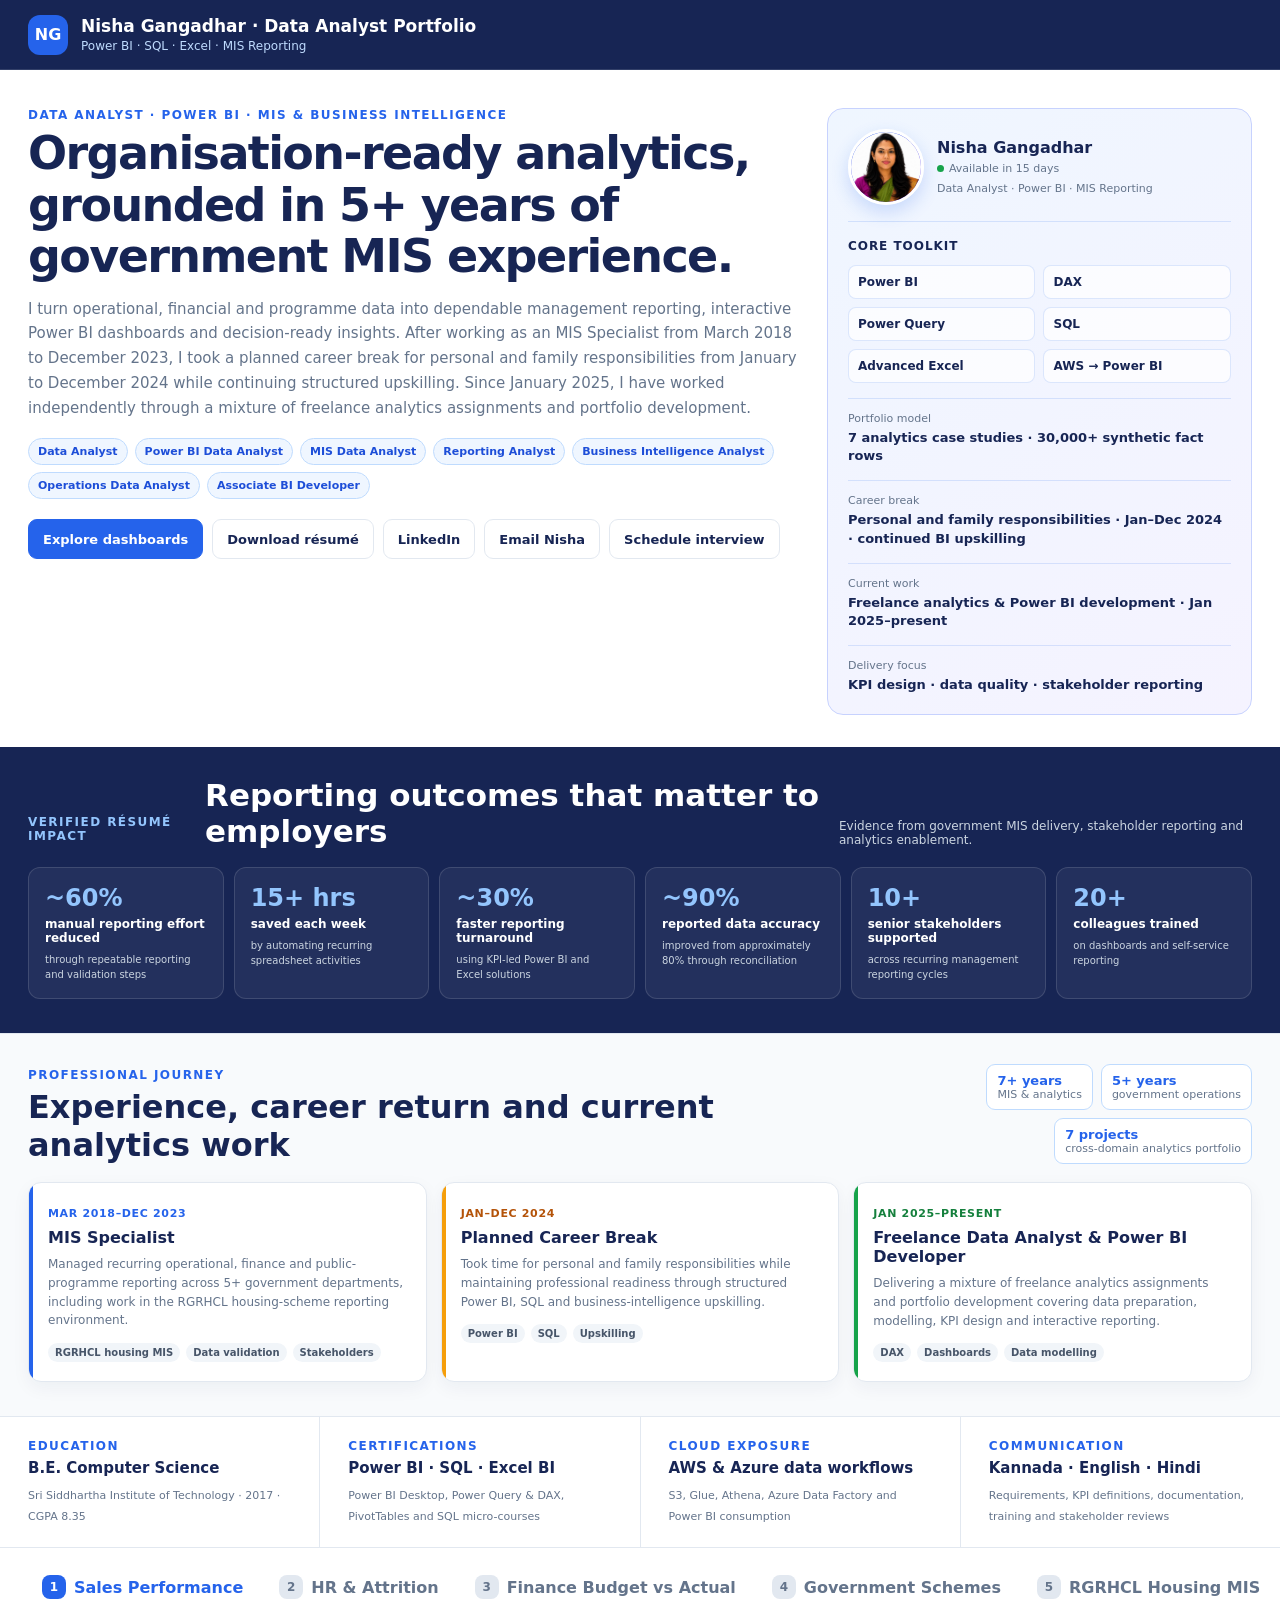
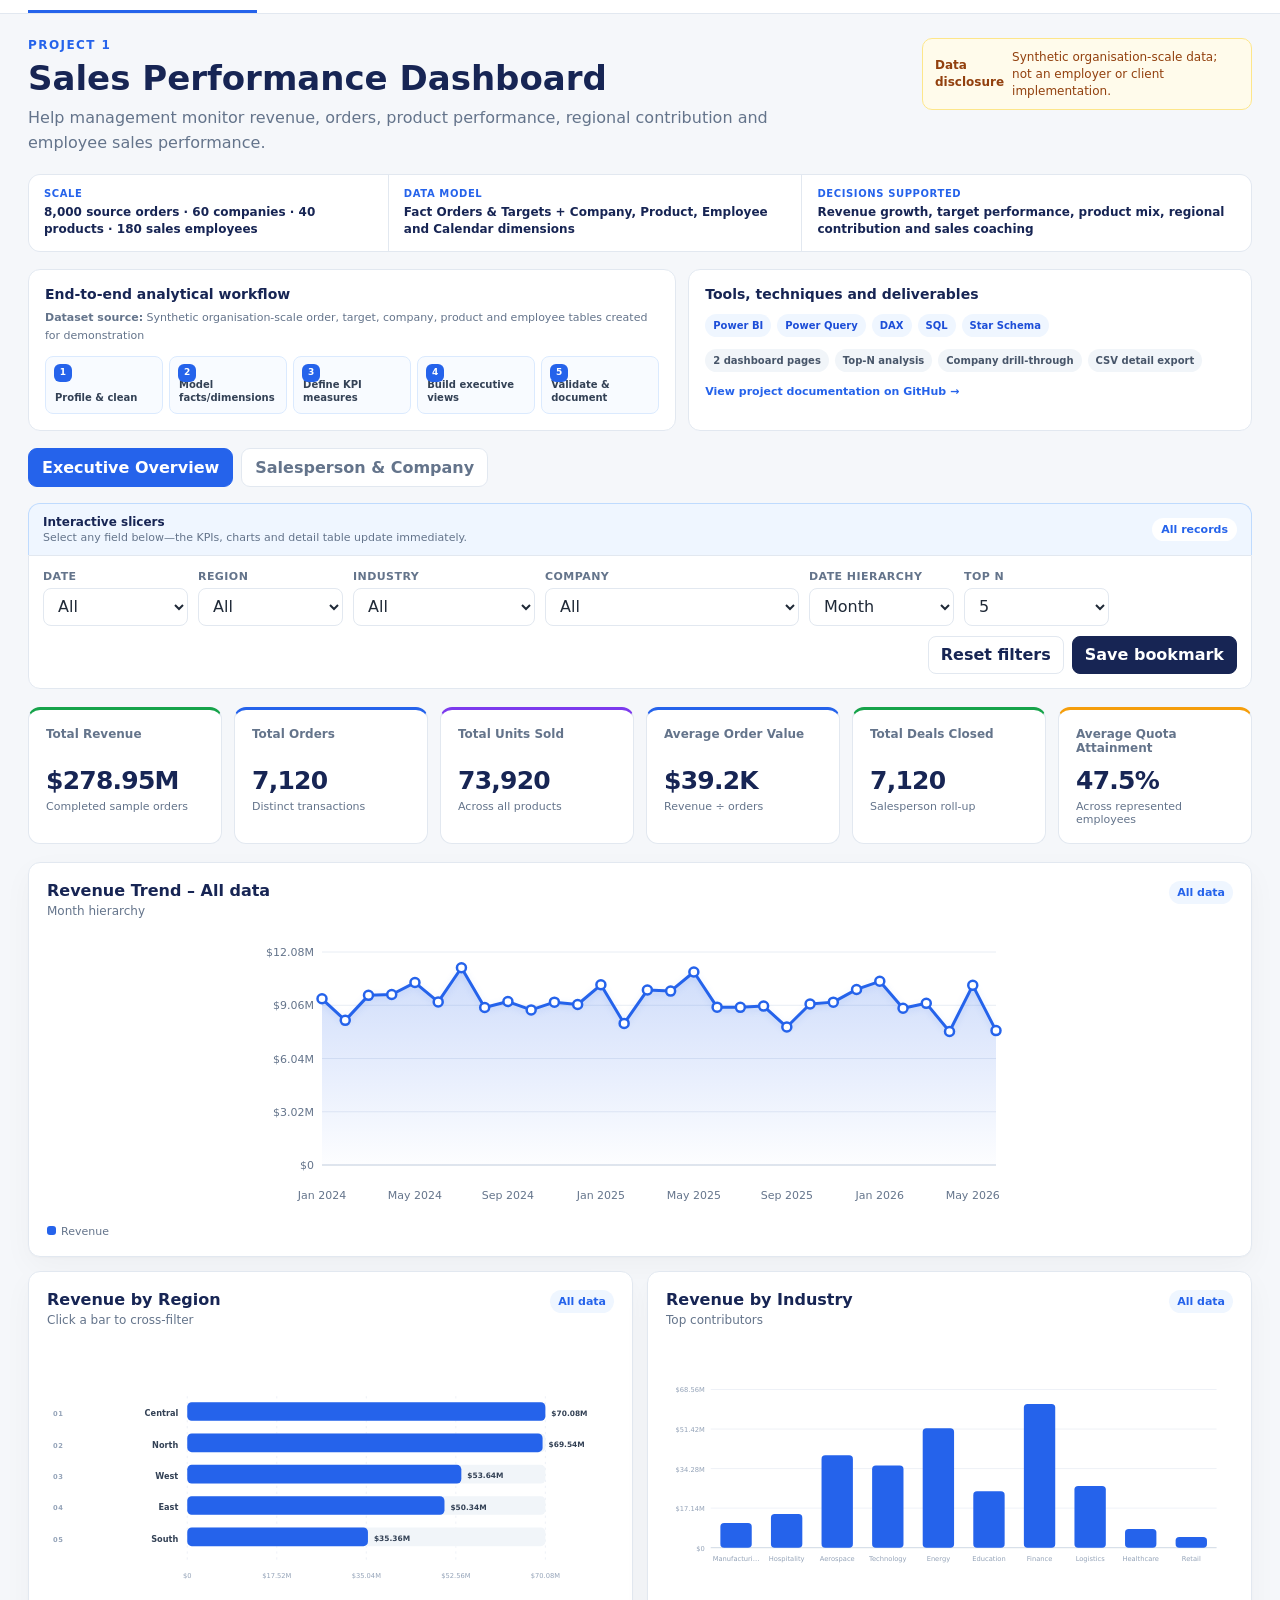
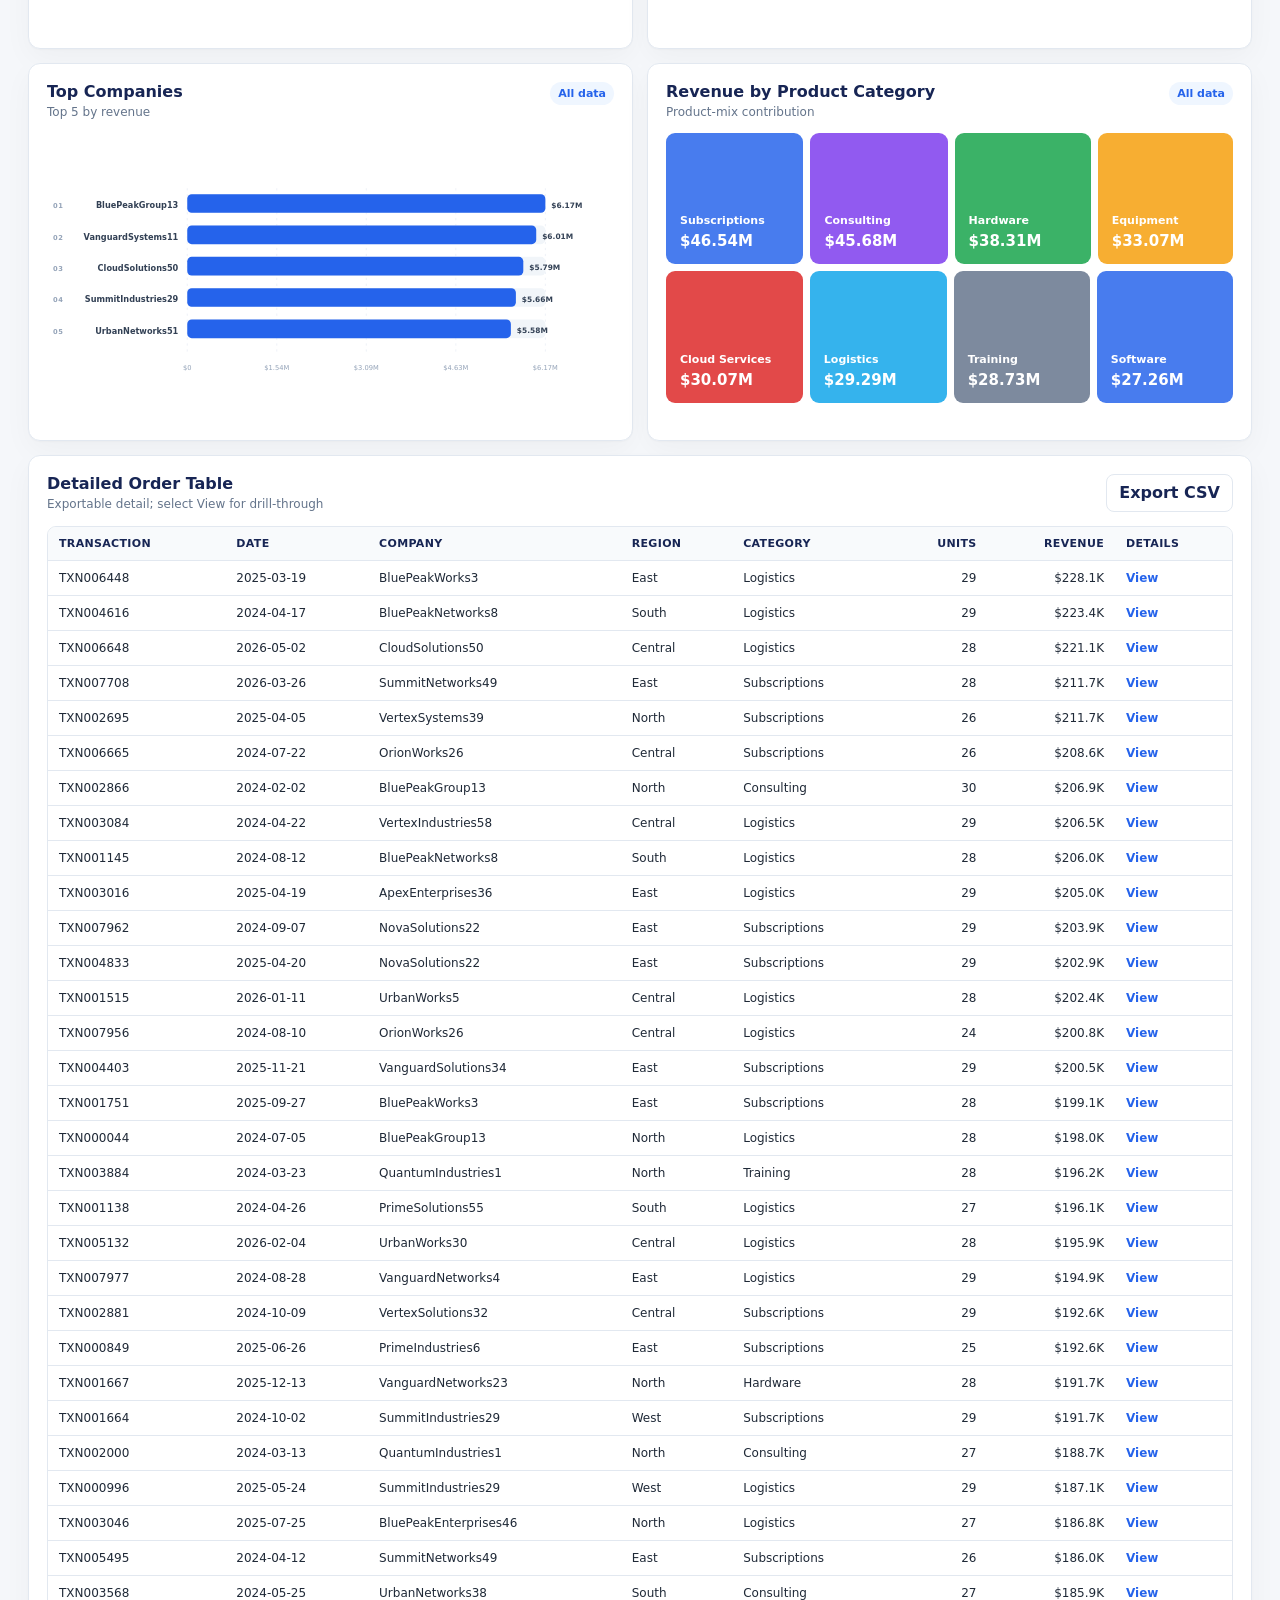
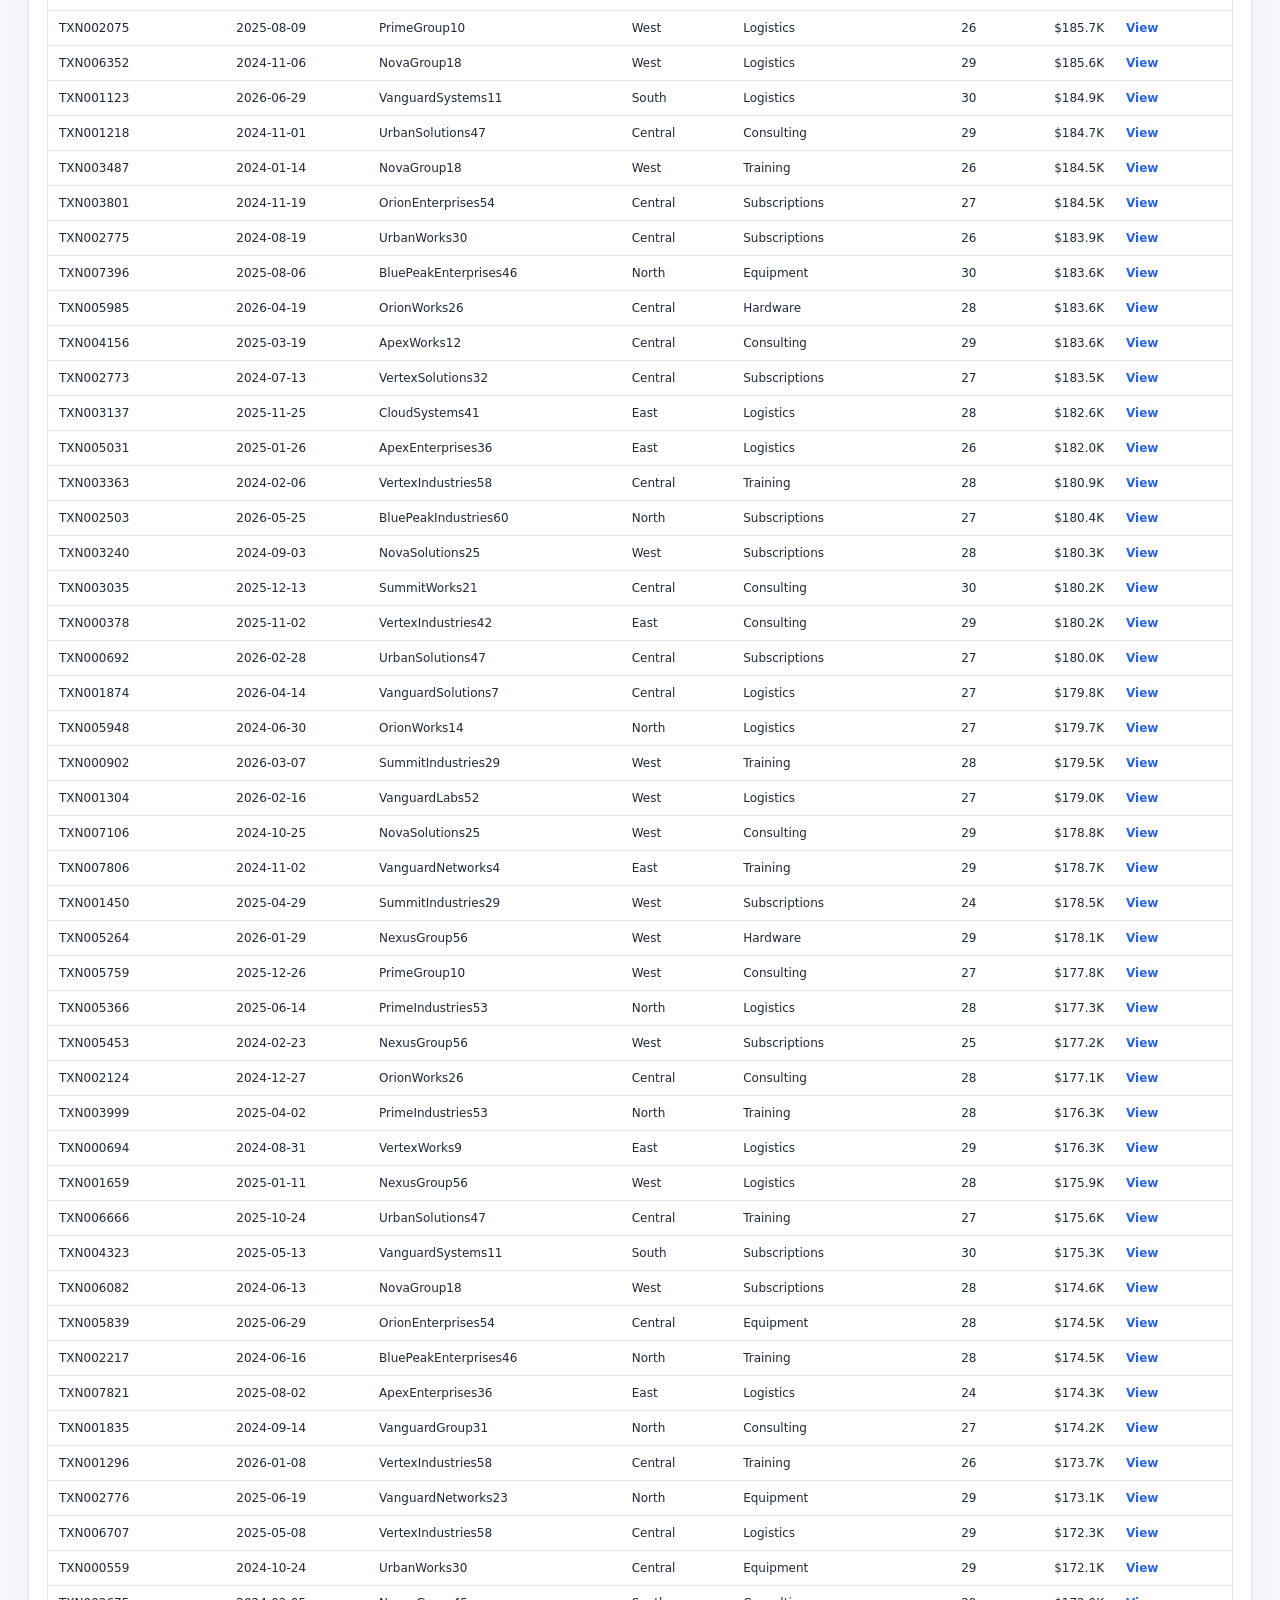
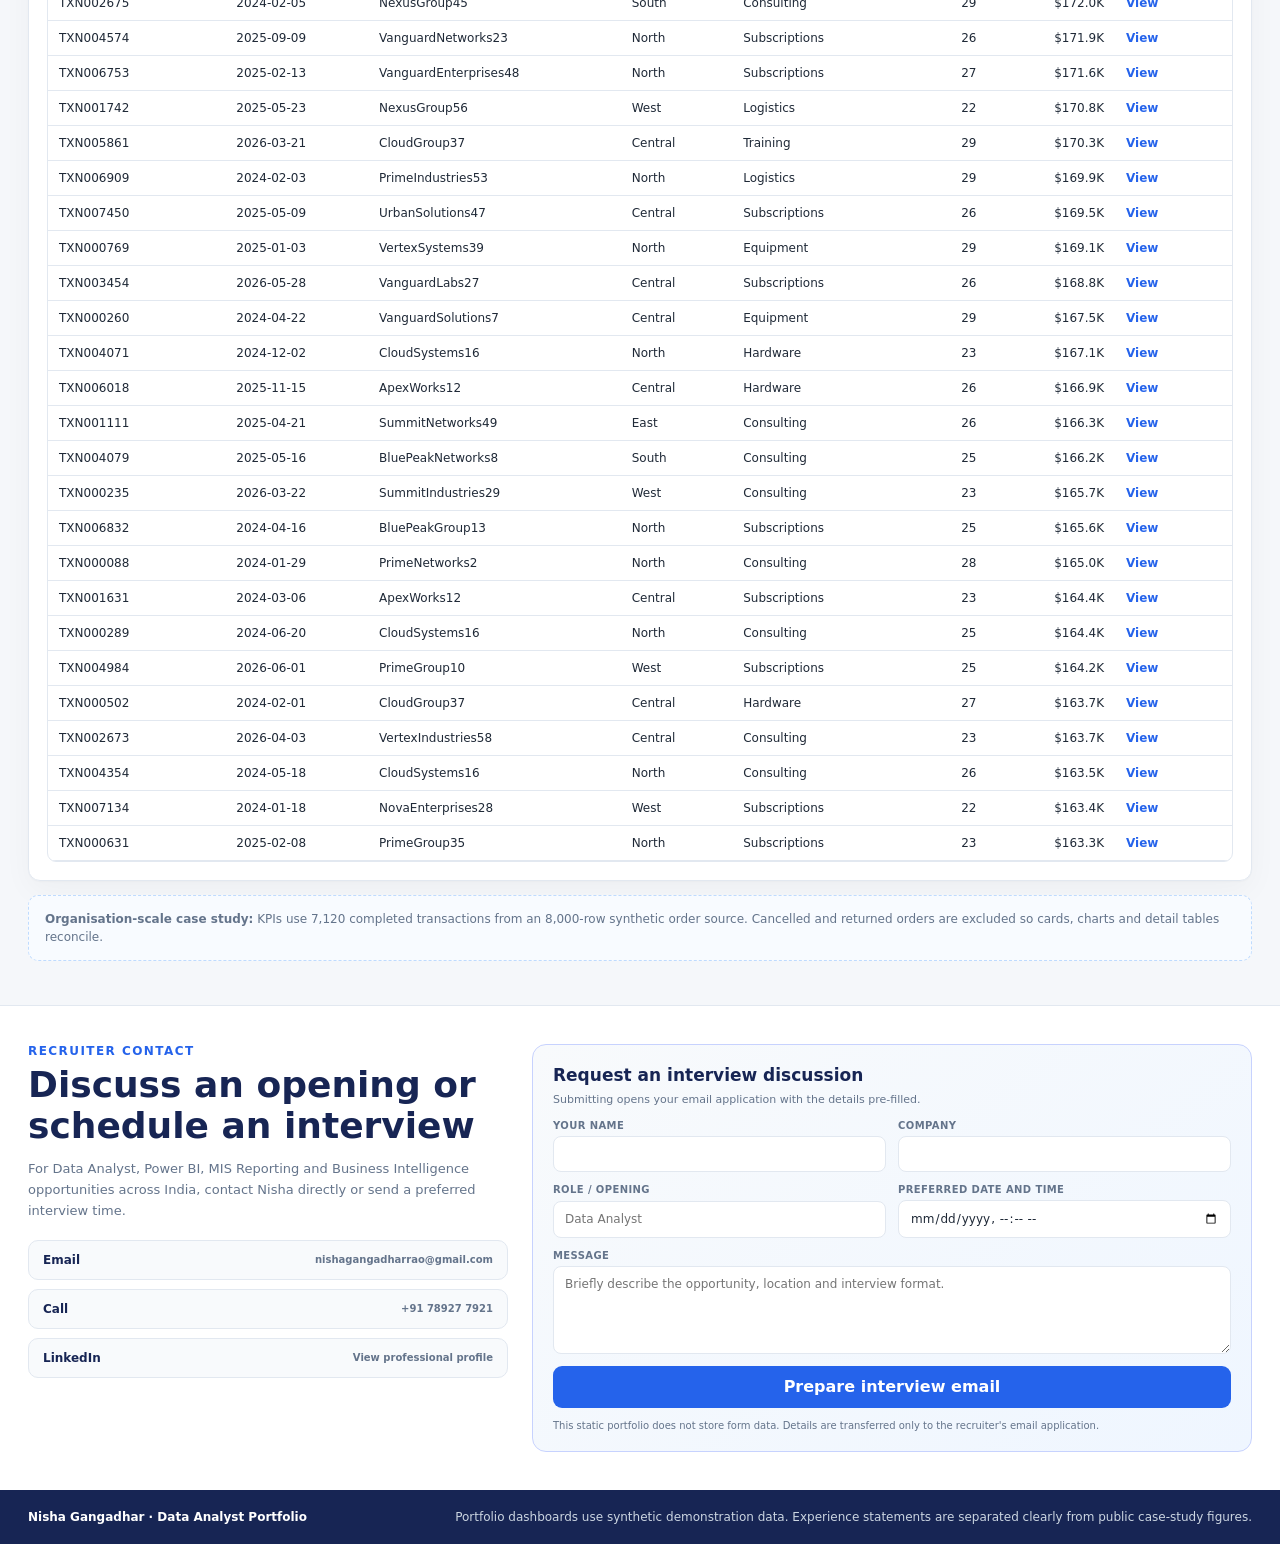
==== index.html @ 1b0e0a41 "Add files via upload" ====
<!doctype html>
<html lang="en">
  <head>
    <meta charset="UTF-8" />
    <meta name="viewport" content="width=device-width, initial-scale=1.0" />
    <meta
      name="description"
      content="Nisha Gangadhar's interactive Data Analyst portfolio covering Power BI, SQL, MIS, RGRHCL housing-scheme reporting, sales, workforce, finance, procurement and public-service analytics."
    />
    <title>Nisha Gangadhar | Data Analyst Portfolio</title>
    <style>:root {
  --blue: #2563eb;
  --navy: #172554;
  --green: #16a34a;
  --amber: #f59e0b;
  --red: #dc2626;
  --purple: #7c3aed;
  --bg: #f5f7fa;
  --card: #ffffff;
  --text: #1f2937;
  --muted: #64748b;
  --border: #e2e8f0;
  --soft-blue: #eff6ff;
  --shadow: 0 8px 24px rgba(23, 37, 84, 0.08);
  font-family: Inter, ui-sans-serif, system-ui, -apple-system, BlinkMacSystemFont, "Segoe UI", sans-serif;
  color: var(--text);
  background: var(--bg);
}

* { box-sizing: border-box; }
html { scroll-behavior: smooth; }
body { margin: 0; min-width: 320px; background: var(--bg); }
button, select, input { font: inherit; }
button { cursor: pointer; }

.loading-screen {
  min-height: 100vh;
  display: grid;
  place-content: center;
  justify-items: center;
  gap: 14px;
  color: var(--muted);
}

.loading-mark {
  width: 54px;
  height: 54px;
  display: grid;
  place-items: center;
  border-radius: 16px;
  color: white;
  background: var(--blue);
  font-weight: 800;
  letter-spacing: .04em;
}

.shell { min-height: 100vh; }
.topbar {
  position: sticky;
  top: 0;
  z-index: 50;
  display: flex;
  align-items: center;
  justify-content: space-between;
  gap: 20px;
  min-height: 70px;
  padding: 12px 28px;
  color: white;
  background: var(--navy);
  border-bottom: 1px solid rgba(255, 255, 255, .12);
}

.brand { display: flex; align-items: center; gap: 13px; }
.brand-mark {
  width: 40px;
  height: 40px;
  display: grid;
  place-items: center;
  border-radius: 12px;
  background: var(--blue);
  font-weight: 800;
}
.brand h1 { font-size: 17px; line-height: 1.2; margin: 0; }
.brand p { font-size: 12px; margin: 3px 0 0; color: #bfdbfe; }
.snapshot-pill {
  padding: 7px 11px;
  border: 1px solid rgba(255,255,255,.18);
  border-radius: 999px;
  color: #dbeafe;
  font-size: 12px;
  white-space: nowrap;
}

.portfolio-hero {
  display: grid;
  grid-template-columns: minmax(0, 1.55fr) minmax(320px, .85fr);
  gap: 24px;
  max-width: 1680px;
  margin: 0 auto;
  padding: 38px 28px 32px;
  background: var(--card);
}
.hero-copy { max-width: 940px; }
.hero-copy h2 {
  max-width: 900px;
  margin: 0;
  color: var(--navy);
  font-size: clamp(29px, 4vw, 46px);
  line-height: 1.12;
  letter-spacing: -.035em;
}
.hero-copy > p:not(.eyebrow) {
  max-width: 900px;
  margin: 14px 0 0;
  color: var(--muted);
  font-size: 15px;
  line-height: 1.65;
}
.role-list { display: flex; flex-wrap: wrap; gap: 7px; margin-top: 18px; }
.role-list span {
  padding: 6px 9px;
  border: 1px solid #bfdbfe;
  border-radius: 999px;
  color: #1d4ed8;
  background: var(--soft-blue);
  font-size: 11px;
  font-weight: 750;
}
.hero-actions { display: flex; flex-wrap: wrap; gap: 9px; margin-top: 20px; }
.hero-button {
  display: inline-flex;
  align-items: center;
  justify-content: center;
  min-height: 40px;
  padding: 0 14px;
  border: 1px solid var(--border);
  border-radius: 9px;
  color: var(--navy);
  background: white;
  text-decoration: none;
  font-size: 13px;
  font-weight: 750;
}
.hero-button:hover { border-color: #93c5fd; background: var(--soft-blue); }
.hero-button.primary { color: white; background: var(--blue); border-color: var(--blue); }
.hero-proof {
  align-self: stretch;
  padding: 20px;
  border: 1px solid #c7d2fe;
  border-radius: 16px;
  background: linear-gradient(145deg, #eff6ff, #f5f3ff);
}
.hero-proof > p { margin: 0 0 12px; color: var(--navy); font-size: 12px; font-weight: 800; text-transform: uppercase; letter-spacing: .08em; }
.proof-grid { display: grid; grid-template-columns: repeat(2, 1fr); gap: 8px; }
.proof-grid strong {
  padding: 9px;
  border: 1px solid rgba(37,99,235,.15);
  border-radius: 8px;
  background: rgba(255,255,255,.72);
  color: var(--navy);
  font-size: 12px;
}
.proof-metric { margin-top: 15px; padding-top: 13px; border-top: 1px solid rgba(37,99,235,.15); }
.proof-metric span { display: block; color: var(--muted); font-size: 11px; }
.proof-metric strong { display: block; margin-top: 4px; color: var(--navy); font-size: 13px; line-height: 1.4; }
.profile-card { display: flex; align-items: center; gap: 13px; margin-bottom: 17px; padding-bottom: 16px; border-bottom: 1px solid rgba(37,99,235,.15); }
.profile-photo-wrap { position: relative; flex: 0 0 auto; width: 76px; height: 76px; overflow: hidden; border: 3px solid white; border-radius: 50%; background: linear-gradient(145deg,#2563eb,#7c3aed); box-shadow: 0 7px 18px rgba(37,99,235,.2); }
.profile-photo-wrap img { position: relative; z-index: 2; width: 100%; height: 100%; object-fit: cover; }
.profile-photo-wrap.missing img { display: none; }
.profile-photo-fallback { position: absolute; inset: 0; display: grid; place-items: center; color: white; font-size: 21px; font-weight: 850; }
.profile-card h3 { margin: 0; color: var(--navy); font-size: 16px; }
.profile-card span { display: block; margin-top: 4px; color: var(--muted); font-size: 11px; line-height: 1.4; }
.availability-dot { display: inline-block !important; width: 7px; height: 7px; margin: 0 5px 0 0; border-radius: 50%; background: var(--green); }

.impact-section { max-width: 1680px; margin: 0 auto; padding: 30px 28px 34px; background: var(--navy); color: white; }
.impact-heading { display: flex; align-items: end; gap: 18px; margin-bottom: 18px; }
.impact-heading h2 { margin: 0; font-size: clamp(22px,3vw,31px); }
.impact-heading p:last-child { max-width: 480px; margin: 0 0 2px auto; color: #cbd5e1; font-size: 12px; }
.impact-section .eyebrow { color: #93c5fd; }
.impact-grid { display: grid; grid-template-columns: repeat(6,minmax(0,1fr)); gap: 10px; }
.impact-grid article { min-height: 132px; padding: 16px; border: 1px solid rgba(255,255,255,.13); border-radius: 12px; background: rgba(255,255,255,.055); }
.impact-grid strong { display: block; color: #93c5fd; font-size: 24px; }
.impact-grid span { display: block; margin-top: 5px; font-size: 12px; font-weight: 750; }
.impact-grid small { display: block; margin-top: 8px; color: #cbd5e1; font-size: 10px; line-height: 1.45; }

.career-journey {
  max-width: 1680px;
  margin: 0 auto;
  padding: 30px 28px 34px;
  border-top: 1px solid var(--border);
  background: #f8fafc;
}
.journey-heading {
  display: flex;
  align-items: flex-end;
  justify-content: space-between;
  gap: 24px;
  margin-bottom: 18px;
}
.journey-heading h2 { margin: 0; color: var(--navy); font-size: clamp(22px, 3vw, 32px); }
.journey-stats { display: flex; flex-wrap: wrap; justify-content: flex-end; gap: 8px; }
.journey-stats span {
  padding: 8px 10px;
  border: 1px solid #bfdbfe;
  border-radius: 9px;
  color: var(--muted);
  background: white;
  font-size: 11px;
}
.journey-stats strong { display: block; color: var(--blue); font-size: 13px; }
.timeline-grid { display: grid; grid-template-columns: repeat(3, minmax(0, 1fr)); gap: 14px; }
.timeline-card {
  position: relative;
  overflow: hidden;
  padding: 19px;
  border: 1px solid var(--border);
  border-radius: 13px;
  background: white;
  box-shadow: 0 6px 18px rgba(23, 37, 84, .05);
}
.timeline-card::before { content: ""; position: absolute; inset: 0 auto 0 0; width: 4px; background: var(--blue); }
.timeline-card.return::before { background: var(--amber); }
.timeline-card.current::before { background: var(--green); }
.timeline-period { color: var(--blue); font-size: 11px; font-weight: 800; text-transform: uppercase; letter-spacing: .06em; }
.timeline-card.return .timeline-period { color: #b45309; }
.timeline-card.current .timeline-period { color: #15803d; }
.timeline-card h3 { margin: 7px 0 8px; color: var(--navy); font-size: 16px; }
.timeline-card p { margin: 0; color: var(--muted); font-size: 12px; line-height: 1.55; }
.timeline-tags { display: flex; flex-wrap: wrap; gap: 6px; margin-top: 13px; }
.timeline-tags span { padding: 4px 7px; border-radius: 999px; color: #475569; background: #f1f5f9; font-size: 10px; font-weight: 700; }

.credentials-section { max-width: 1680px; margin: 0 auto; display: grid; grid-template-columns: repeat(4,1fr); gap: 1px; border-top: 1px solid var(--border); border-bottom: 1px solid var(--border); background: var(--border); }
.credentials-section article { padding: 22px 28px; background: white; }
.credentials-section h3 { margin: 0 0 7px; color: var(--navy); font-size: 15px; }
.credentials-section span { color: var(--muted); font-size: 11px; line-height: 1.5; }

.project-tabs {
  display: flex;
  gap: 8px;
  padding: 16px 28px 0;
  background: var(--card);
  border-bottom: 1px solid var(--border);
  overflow-x: auto;
}

.project-tab {
  display: flex;
  align-items: center;
  gap: 8px;
  min-width: max-content;
  padding: 11px 14px;
  border: 0;
  border-bottom: 3px solid transparent;
  background: transparent;
  color: var(--muted);
  font-weight: 650;
}
.project-tab:hover { color: var(--navy); background: var(--soft-blue); }
.project-tab.active { color: var(--blue); border-bottom-color: var(--blue); }
.tab-num {
  width: 24px;
  height: 24px;
  display: grid;
  place-items: center;
  border-radius: 8px;
  background: var(--border);
  font-size: 12px;
}
.project-tab.active .tab-num { color: white; background: var(--blue); }

.workspace { padding: 24px 28px 44px; max-width: 1680px; margin: auto; }
.project-heading {
  display: flex;
  align-items: flex-start;
  justify-content: space-between;
  gap: 24px;
  margin-bottom: 18px;
}
.eyebrow {
  margin: 0 0 6px;
  color: var(--blue);
  font-size: 12px;
  font-weight: 800;
  text-transform: uppercase;
  letter-spacing: .12em;
}
.project-heading h2 { margin: 0; color: var(--navy); font-size: clamp(24px, 3vw, 34px); }
.objective { max-width: 820px; margin: 8px 0 0; color: var(--muted); line-height: 1.55; }
.demo-badge {
  display: flex;
  align-items: center;
  gap: 8px;
  max-width: 330px;
  padding: 10px 12px;
  border: 1px solid #fde68a;
  border-radius: 10px;
  background: #fffbeb;
  color: #92400e;
  font-size: 12px;
  line-height: 1.4;
}

.case-strip {
  display: grid;
  grid-template-columns: 1fr 1.15fr 1.25fr;
  gap: 1px;
  margin-bottom: 17px;
  overflow: hidden;
  border: 1px solid var(--border);
  border-radius: 12px;
  background: var(--border);
}
.case-strip > div { padding: 13px 15px; background: white; }
.case-strip span { display: block; color: var(--blue); font-size: 10px; font-weight: 800; text-transform: uppercase; letter-spacing: .06em; }
.case-strip strong { display: block; margin-top: 5px; color: var(--navy); font-size: 12px; line-height: 1.45; }

.project-method { display: grid; grid-template-columns: 1.15fr 1fr; gap: 12px; margin: 0 0 17px; }
.method-card { padding: 16px; border: 1px solid var(--border); border-radius: 12px; background: white; }
.method-card h3 { margin: 0; color: var(--navy); font-size: 14px; }
.method-card > p { margin: 7px 0 0; color: var(--muted); font-size: 11px; line-height: 1.55; }
.workflow-steps { display: grid; grid-template-columns: repeat(5,minmax(0,1fr)); gap: 6px; margin-top: 12px; counter-reset: workflow; }
.workflow-steps span { position: relative; min-height: 58px; display: grid; align-content: end; padding: 9px; border: 1px solid #dbeafe; border-radius: 8px; color: #334155; background: #f8fbff; font-size: 10px; font-weight: 700; line-height: 1.3; counter-increment: workflow; }
.workflow-steps span::before { content: counter(workflow); position: absolute; top: 7px; left: 8px; width: 18px; height: 18px; display: grid; place-items: center; border-radius: 6px; color: white; background: var(--blue); font-size: 9px; }
.tool-chips, .deliverable-list { display: flex; flex-wrap: wrap; gap: 6px; margin-top: 12px; }
.tool-chips span, .deliverable-list span { padding: 6px 8px; border-radius: 999px; color: #1d4ed8; background: var(--soft-blue); font-size: 10px; font-weight: 750; }
.deliverable-list span { color: #475569; background: #f1f5f9; }
.evidence-link { display: inline-flex; margin-top: 13px; color: var(--blue); font-size: 11px; font-weight: 800; text-decoration: none; }
.evidence-link:hover { text-decoration: underline; }

.page-nav {
  display: flex;
  gap: 8px;
  margin: 0 0 16px;
  overflow-x: auto;
}
.page-button {
  min-width: max-content;
  padding: 9px 13px;
  border: 1px solid var(--border);
  border-radius: 9px;
  background: var(--card);
  color: var(--muted);
  font-weight: 650;
}
.page-button:hover { border-color: #93c5fd; color: var(--blue); }
.page-button.active { color: white; background: var(--blue); border-color: var(--blue); }

.toolbar {
  display: flex;
  flex-wrap: wrap;
  align-items: flex-end;
  gap: 10px;
  margin-bottom: 18px;
  padding: 14px;
  background: var(--card);
  border: 1px solid var(--border);
  border-radius: 12px;
}
.filter-status { display: flex; align-items: center; justify-content: space-between; gap: 16px; padding: 11px 14px; border: 1px solid #bfdbfe; border-bottom: 0; border-radius: 12px 12px 0 0; background: var(--soft-blue); }
.filter-status div { display: grid; gap: 2px; }
.filter-status strong { color: var(--navy); font-size: 12px; }
.filter-status span { color: var(--muted); font-size: 11px; }
.filter-count { padding: 5px 9px; border-radius: 999px; background: white; color: var(--blue) !important; font-weight: 800; white-space: nowrap; }
.filter-status + .toolbar { margin-top: 0; border-radius: 0 0 12px 12px; }
.active-filters { display: flex; flex-wrap: wrap; gap: 7px; margin: -8px 0 18px; }
.active-filters button { display: inline-flex; align-items: center; gap: 7px; padding: 6px 9px; border: 1px solid #bfdbfe; border-radius: 999px; color: #1d4ed8; background: white; font-size: 11px; font-weight: 700; }
.active-filters button span { color: var(--muted); font-size: 9px; text-transform: uppercase; }
.filter-control { display: grid; gap: 5px; min-width: 145px; }
.filter-control label { font-size: 11px; font-weight: 750; color: var(--muted); text-transform: uppercase; letter-spacing: .04em; }
.filter-control select {
  height: 38px;
  padding: 0 34px 0 10px;
  border: 1px solid var(--border);
  border-radius: 8px;
  background: white;
  color: var(--text);
}
.filter-control select:focus { outline: 2px solid #bfdbfe; border-color: var(--blue); }
.toolbar-actions { display: flex; gap: 8px; margin-left: auto; }
.action-button {
  height: 38px;
  padding: 0 12px;
  border: 1px solid var(--border);
  border-radius: 8px;
  background: white;
  color: var(--navy);
  font-weight: 650;
}
.action-button:hover { background: var(--soft-blue); border-color: #93c5fd; }
.action-button.primary { color: white; background: var(--navy); border-color: var(--navy); }

.kpi-grid {
  display: grid;
  grid-template-columns: repeat(6, minmax(150px, 1fr));
  gap: 12px;
  margin-bottom: 18px;
}
.kpi {
  min-height: 116px;
  padding: 17px;
  border: 1px solid var(--border);
  border-top: 3px solid var(--blue);
  border-radius: 12px;
  background: var(--card);
}
.kpi.green { border-top-color: var(--green); }
.kpi.amber { border-top-color: var(--amber); }
.kpi.red { border-top-color: var(--red); }
.kpi.purple { border-top-color: var(--purple); }
.kpi-label { display: block; min-height: 32px; color: var(--muted); font-size: 12px; font-weight: 650; }
.kpi-value { display: block; margin-top: 7px; color: var(--navy); font-size: 25px; font-weight: 800; letter-spacing: -.03em; }
.kpi-note { display: block; margin-top: 5px; color: var(--muted); font-size: 11px; }

.visual-grid {
  display: grid;
  grid-template-columns: repeat(12, minmax(0, 1fr));
  gap: 14px;
}
.panel {
  grid-column: span 6;
  min-width: 0;
  padding: 18px;
  border: 1px solid var(--border);
  border-radius: 12px;
  background: var(--card);
  box-shadow: 0 1px 2px rgba(15, 23, 42, .03), 0 10px 30px rgba(15, 23, 42, .035);
  transition: border-color .2s ease, box-shadow .2s ease, transform .2s ease;
}
.panel:hover { border-color: #cbd5e1; box-shadow: 0 12px 32px rgba(15, 23, 42, .07); }
.panel.full { grid-column: 1 / -1; }
.panel.third { grid-column: span 4; }
.panel-title-row { display: flex; justify-content: space-between; gap: 12px; align-items: flex-start; margin-bottom: 14px; }
.panel h3 { margin: 0; color: var(--navy); font-size: 16px; }
.panel-subtitle { margin: 4px 0 0; color: var(--muted); font-size: 12px; }
.info-chip { border-radius: 999px; padding: 5px 8px; background: var(--soft-blue); color: var(--blue); font-size: 11px; font-weight: 750; }

.chart { width: 100%; min-height: 270px; position: relative; isolation: isolate; }
.chart svg { width: 100%; height: 285px; overflow: visible; }
.chart text { font-family: inherit; fill: var(--muted); font-size: 11px; }
.chart .grid { stroke: #e8edf4; stroke-width: 1; }
.chart .grid.vertical { stroke-dasharray: 3 5; }
.chart .axis { stroke: #cbd5e1; stroke-width: 1; }
.chart .bar-track { fill: #f1f5f9; }
.chart .bar { fill: url(#salesRegion-bar-gradient); transition: opacity .18s ease, filter .18s ease; cursor: pointer; transform-box: fill-box; transform-origin: left center; }
.chart .bar:not(.green):not(.amber):not(.red):not(.purple) { fill: #2563eb; }
.chart .bar:hover, .chart .bar:focus { opacity: .9; filter: drop-shadow(0 4px 5px rgba(37, 99, 235, .24)); outline: none; }
.chart .bar.green { fill: var(--green); }
.chart .bar.amber { fill: var(--amber); }
.chart .bar.red { fill: var(--red); }
.chart .bar.purple { fill: var(--purple); }
.chart .rank-label { fill: #94a3b8; font-size: 9px; font-weight: 800; letter-spacing: .08em; }
.chart .category-label { fill: #334155; font-size: 11px; font-weight: 650; }
.chart .value-label { fill: #334155; font-size: 10px; font-weight: 750; }
.chart .axis-label { fill: #94a3b8; font-size: 9px; }
.chart .area { pointer-events: none; }
.chart .line { fill: none; stroke: var(--blue); stroke-width: 3; stroke-linecap: round; stroke-linejoin: round; filter: drop-shadow(0 2px 3px rgba(37, 99, 235, .14)); }
.chart .line.series-2 { stroke: var(--purple); stroke-dasharray: 7 5; filter: none; }
.chart .line.series-3 { stroke: var(--green); }
.chart .point { fill: white; stroke: var(--blue); stroke-width: 2.5; transition: r .15s ease, filter .15s ease; }
.chart .point.series-2 { stroke: var(--purple); }
.chart .point.series-3 { stroke: var(--green); }
.chart .point:hover, .chart .point:focus { r: 6.5px; filter: drop-shadow(0 2px 4px rgba(15, 23, 42, .24)); outline: none; }
.chart .benchmark { stroke: #94a3b8; stroke-width: 1; stroke-dasharray: 5 5; }
.chart .benchmark-label { fill: #64748b; font-size: 9px; font-weight: 700; }
.chart .bubble { cursor: crosshair; transition: opacity .15s ease, filter .15s ease; }
.chart .bubble:hover, .chart .bubble:focus { opacity: 1; filter: drop-shadow(0 3px 5px rgba(15, 23, 42, .25)); outline: none; }
.chart .column { fill: #2563eb; cursor: pointer; transition: opacity .16s ease, filter .16s ease; }
.chart .column.green { fill: var(--green); }
.chart .column.amber { fill: var(--amber); }
.chart .column.red { fill: var(--red); }
.chart .column:hover, .chart .column:focus, .chart .stack-segment:hover, .chart .stack-segment:focus { opacity: .86; filter: drop-shadow(0 4px 5px rgba(15,23,42,.2)); outline: none; }
.legend span[style]::before { background: var(--legend-color); }
.chart-empty { min-height: 250px; display: grid; place-items: center; color: var(--muted); }
.chart-tooltip {
  position: absolute;
  z-index: 20;
  min-width: 138px;
  max-width: 220px;
  padding: 10px 12px;
  border: 1px solid rgba(255,255,255,.14);
  border-radius: 9px;
  background: rgba(15, 23, 42, .96);
  color: white;
  box-shadow: 0 12px 30px rgba(15, 23, 42, .22);
  opacity: 0;
  pointer-events: none;
  transform: translate(-50%, -100%) translateY(-8px);
  transition: opacity .12s ease;
  font-size: 11px;
  line-height: 1.35;
}
.chart-tooltip.visible { opacity: 1; }
.chart-tooltip strong, .chart-tooltip span, .chart-tooltip small { display: block; }
.chart-tooltip strong { margin-bottom: 4px; font-size: 12px; }
.chart-tooltip small { margin-top: 3px; color: #cbd5e1; }
.legend { display: flex; flex-wrap: wrap; gap: 12px; margin-top: 4px; color: var(--muted); font-size: 11px; }
.legend span::before { content: ""; display: inline-block; width: 9px; height: 9px; margin-right: 5px; border-radius: 3px; background: var(--blue); }
.legend span.secondary::before { background: var(--purple); }
.legend span.green::before { background: var(--green); }
.legend span.amber::before { background: var(--amber); }
.legend span.red::before { background: var(--red); }

.donut-wrap { display: grid; grid-template-columns: 180px 1fr; align-items: center; gap: 20px; min-height: 270px; }
.donut {
  width: 170px;
  aspect-ratio: 1;
  position: relative;
}
.donut svg { width: 100%; height: 100%; transform: rotate(-90deg); overflow: visible; }
.donut-track { stroke: #eef2f7; }
.donut-segment { transition: stroke-width .18s ease, opacity .18s ease; cursor: pointer; }
.donut-segment:hover, .donut-segment:focus { stroke-width: 29; opacity: .92; outline: none; }
.donut-center { position: absolute; inset: 0; z-index: 1; display: grid; place-content: center; text-align: center; pointer-events: none; }
.donut-center strong { color: var(--navy); font-size: 23px; }
.donut-center span { color: var(--muted); font-size: 11px; }
.legend-list { display: grid; gap: 8px; }
.legend-item { display: flex; justify-content: space-between; align-items: center; gap: 12px; padding: 6px 0; border-bottom: 1px solid #f1f5f9; font-size: 12px; }
.legend-item:last-child { border-bottom: 0; }
.legend-name { display: flex; align-items: center; gap: 7px; color: var(--muted); }
.legend-dot { width: 9px; height: 9px; border-radius: 50%; }
.legend-metric { display: flex; align-items: baseline; gap: 7px; }
.legend-metric small { color: #94a3b8; font-size: 10px; font-weight: 650; }

.gauge-wrap { min-height: 270px; display: grid; justify-items: center; align-content: center; position: relative; }
.gauge-wrap svg { width: min(280px, 90%); height: auto; overflow: visible; }
.gauge-track, .gauge-progress { fill: none; stroke-width: 18; stroke-linecap: round; }
.gauge-track { stroke: #e8edf4; }
.gauge-progress { fill: none; }
.gauge-needle { stroke: #1e293b; stroke-width: 3; stroke-linecap: round; }
.gauge-pin { fill: #1e293b; stroke: white; stroke-width: 3; }
.gauge-value { position: absolute; top: 50%; display: grid; text-align: center; }
.gauge-value strong { color: var(--navy); font-size: 27px; }
.gauge-value span { color: var(--muted); font-size: 11px; }
.gauge-scale { width: min(270px,90%); display: flex; justify-content: space-between; color: var(--muted); font-size: 10px; }

.funnel-chart { min-height: 270px; display: grid; place-items: center; align-content: center; gap: 7px; padding: 12px 0; }
.funnel-stage { min-height: 42px; display: flex; align-items: center; justify-content: space-between; gap: 12px; padding: 0 18px; border: 0; border-radius: 7px; color: white; background: var(--funnel); box-shadow: inset 0 -1px 0 rgba(0,0,0,.1); transition: transform .16s ease, filter .16s ease; }
.funnel-stage:hover, .funnel-stage:focus { transform: scale(1.015); filter: saturate(1.12); outline: none; }
.funnel-stage span { overflow: hidden; text-overflow: ellipsis; white-space: nowrap; font-size: 11px; font-weight: 650; }
.funnel-stage strong { font-size: 12px; }

.heatmap { min-width: 560px; min-height: 270px; display: grid; grid-template-columns: 120px repeat(var(--heat-columns), minmax(52px, 1fr)); align-content: center; gap: 5px; }
.heat-head, .heat-row { display: grid; place-items: center; color: var(--muted); font-size: 10px; }
.heat-row { justify-items: end; padding-right: 8px; color: #334155; }
.heat-cell { min-height: 42px; border: 0; border-radius: 6px; background: rgba(37,99,235,var(--heat-alpha)); color: #0f172a; font-size: 10px; font-weight: 750; cursor: crosshair; }
.heat-cell[style*="0.8"], .heat-cell[style*="0.9"] { color: white; }

.treemap { min-height: 270px; display: flex; flex-wrap: wrap; gap: 7px; align-content: stretch; }
.tree-cell { flex: var(--tree-grow) 1 130px; min-height: 90px; display: grid; align-content: end; justify-items: start; gap: 5px; padding: 14px; border: 0; border-radius: 9px; background: color-mix(in srgb, var(--tree-color) 84%, #fff); color: white; text-align: left; cursor: pointer; transition: transform .16s ease, filter .16s ease; }
.tree-cell:hover, .tree-cell:focus { transform: translateY(-2px); filter: saturate(1.15); outline: none; }
.tree-cell span { font-size: 11px; font-weight: 650; }
.tree-cell strong { font-size: 15px; }

.table-wrap { overflow: auto; border: 1px solid var(--border); border-radius: 9px; }
table { width: 100%; border-collapse: collapse; font-size: 12px; }
th, td { padding: 10px 11px; border-bottom: 1px solid var(--border); text-align: left; white-space: nowrap; }
th { position: sticky; top: 0; background: #f8fafc; color: var(--navy); font-size: 11px; text-transform: uppercase; letter-spacing: .03em; }
tbody tr:hover { background: var(--soft-blue); }
.numeric { text-align: right; font-variant-numeric: tabular-nums; }
.status {
  display: inline-flex;
  padding: 4px 7px;
  border-radius: 999px;
  background: #f1f5f9;
  color: var(--muted);
  font-weight: 700;
}
.status.positive { background: #dcfce7; color: #166534; }
.status.warning { background: #fef3c7; color: #92400e; }
.status.negative { background: #fee2e2; color: #991b1b; }
.table-action {
  border: 0;
  background: transparent;
  color: var(--blue);
  padding: 0;
  font-weight: 700;
}

.insight {
  grid-column: 1 / -1;
  padding: 14px 16px;
  border-left: 4px solid var(--purple);
  border-radius: 8px;
  background: #f5f3ff;
  color: #4c1d95;
  line-height: 1.55;
  font-size: 13px;
}
.insight strong { color: #3b0764; }
.method-note {
  grid-column: 1 / -1;
  padding: 14px 16px;
  border: 1px dashed #bfdbfe;
  border-radius: 10px;
  background: #f8fbff;
  color: var(--muted);
  font-size: 12px;
  line-height: 1.5;
}
.experience-note { grid-column: 1 / -1; padding: 15px 17px; border: 1px solid #bfdbfe; border-left: 4px solid var(--blue); border-radius: 9px; background: #eff6ff; color: #1e3a8a; font-size: 12px; line-height: 1.6; }
.method-note code { color: var(--navy); background: #eef2ff; padding: 2px 5px; border-radius: 4px; }

.drawer-backdrop {
  position: fixed;
  inset: 0;
  z-index: 100;
  display: grid;
  justify-items: end;
  background: rgba(15,23,42,.42);
}
.drawer {
  width: min(520px, 92vw);
  height: 100%;
  overflow: auto;
  padding: 24px;
  background: white;
  box-shadow: -18px 0 50px rgba(15,23,42,.18);
}
.drawer-head { display: flex; justify-content: space-between; gap: 16px; align-items: flex-start; }
.drawer h3 { margin: 0; color: var(--navy); }
.drawer-close { border: 1px solid var(--border); border-radius: 8px; background: white; padding: 7px 10px; }
.detail-grid { display: grid; grid-template-columns: 1fr 1fr; gap: 10px; margin-top: 20px; }
.detail-item { padding: 12px; border: 1px solid var(--border); border-radius: 9px; }
.detail-item span { display: block; color: var(--muted); font-size: 11px; }
.detail-item strong { display: block; margin-top: 5px; color: var(--navy); font-size: 14px; word-break: break-word; }

.toast {
  position: fixed;
  right: 24px;
  bottom: 24px;
  z-index: 120;
  padding: 11px 14px;
  border-radius: 9px;
  color: white;
  background: var(--navy);
  box-shadow: var(--shadow);
  font-size: 13px;
}

.site-footer {
  display: flex;
  justify-content: space-between;
  gap: 20px;
  padding: 20px 28px;
  color: #cbd5e1;
  background: var(--navy);
  font-size: 12px;
}
.site-footer strong { color: white; }

.contact-section { max-width: 1680px; margin: 0 auto; display: grid; grid-template-columns: minmax(280px,.8fr) minmax(0,1.2fr); gap: 24px; padding: 38px 28px; background: white; border-top: 1px solid var(--border); }
.contact-copy h2 { margin: 0; color: var(--navy); font-size: clamp(25px,3vw,36px); }
.contact-copy > p:not(.eyebrow) { margin: 12px 0 0; color: var(--muted); font-size: 13px; line-height: 1.65; }
.contact-links { display: grid; gap: 9px; margin-top: 18px; }
.contact-link { display: flex; align-items: center; justify-content: space-between; gap: 12px; padding: 12px 14px; border: 1px solid var(--border); border-radius: 10px; color: var(--navy); background: #f8fafc; text-decoration: none; font-size: 12px; font-weight: 750; }
.contact-link:hover { border-color: #93c5fd; background: var(--soft-blue); }
.contact-link small { color: var(--muted); font-size: 10px; font-weight: 600; }
.contact-form { display: grid; grid-template-columns: repeat(2,minmax(0,1fr)); gap: 12px; padding: 20px; border: 1px solid #c7d2fe; border-radius: 14px; background: linear-gradient(145deg,#f8fafc,#eff6ff); }
.contact-form h3, .contact-form p, .contact-form .full { grid-column: 1 / -1; }
.contact-form h3 { margin: 0; color: var(--navy); font-size: 17px; }
.contact-form p { margin: -4px 0 2px; color: var(--muted); font-size: 11px; }
.contact-field { display: grid; gap: 5px; }
.contact-field label { color: var(--muted); font-size: 10px; font-weight: 800; text-transform: uppercase; letter-spacing: .04em; }
.contact-field input, .contact-field textarea { width: 100%; padding: 10px 11px; border: 1px solid var(--border); border-radius: 8px; color: var(--text); background: white; font: inherit; font-size: 12px; }
.contact-field textarea { min-height: 88px; resize: vertical; }
.contact-field input:focus, .contact-field textarea:focus { outline: 2px solid #bfdbfe; border-color: var(--blue); }
.contact-submit { grid-column: 1 / -1; min-height: 42px; border: 0; border-radius: 9px; color: white; background: var(--blue); font-weight: 800; }
.contact-submit:hover { background: #1d4ed8; }
.contact-privacy { grid-column: 1 / -1; color: var(--muted); font-size: 10px; }

@media (max-width: 1200px) {
  .portfolio-hero { grid-template-columns: 1fr; }
  .hero-proof { max-width: 760px; }
  .impact-grid { grid-template-columns: repeat(3,minmax(0,1fr)); }
  .credentials-section { grid-template-columns: repeat(2,1fr); }
  .kpi-grid { grid-template-columns: repeat(3, minmax(150px, 1fr)); }
  .panel.third { grid-column: span 6; }
}

@media (max-width: 760px) {
  .topbar { align-items: flex-start; padding: 12px 16px; }
  .snapshot-pill { display: none; }
  .project-tabs { padding-left: 12px; padding-right: 12px; }
  .portfolio-hero { padding: 28px 16px 24px; }
  .impact-section { padding: 25px 16px 28px; }
  .impact-heading { display: grid; }
  .impact-heading p:last-child { margin: 0; }
  .impact-grid { grid-template-columns: repeat(2,minmax(0,1fr)); }
  .career-journey { padding: 25px 16px 28px; }
  .credentials-section { grid-template-columns: 1fr; }
  .credentials-section article { padding: 18px 16px; }
  .journey-heading { display: grid; align-items: start; }
  .journey-stats { justify-content: flex-start; }
  .timeline-grid { grid-template-columns: 1fr; }
  .case-strip { grid-template-columns: 1fr; }
  .project-method { grid-template-columns: 1fr; }
  .workflow-steps { grid-template-columns: repeat(2,minmax(0,1fr)); }
  .workspace { padding: 18px 12px 36px; }
  .project-heading { display: grid; }
  .kpi-grid { grid-template-columns: repeat(2, minmax(130px, 1fr)); }
  .panel, .panel.third { grid-column: 1 / -1; }
  .chart { overflow-x: auto; overflow-y: hidden; }
  .chart > svg { min-width: 640px; }
  .toolbar-actions { width: 100%; margin-left: 0; }
  .toolbar-actions .action-button { flex: 1; }
  .filter-control { min-width: calc(50% - 6px); flex: 1; }
  .filter-status { align-items: flex-start; }
  .donut-wrap { grid-template-columns: 1fr; justify-items: center; }
  .site-footer { display: grid; padding: 18px 16px; }
  .contact-section { grid-template-columns: 1fr; padding: 30px 16px; }
}

@media (max-width: 440px) {
  .kpi-grid { grid-template-columns: 1fr; }
  .impact-grid { grid-template-columns: 1fr; }
  .filter-control { min-width: 100%; }
  .brand p { display: none; }
  .contact-form { grid-template-columns: 1fr; padding: 16px; }
  .contact-form > * { grid-column: 1 / -1; }
}
</style>
  </head>
  <body>
    <div id="loading" class="loading-screen">
      <div class="loading-mark">NG</div>
      <p>Preparing portfolio dashboards…</p>
    </div>
    <div id="app" hidden></div>
    <script>window.__PORTFOLIO_DATA_GZIP__="H4sIABdmbGoC/+y9a5Ndt5El+lcU+myeQD6QAPxNbXnGj7bskbo998b9oChT1Wa1KFK3yFJb0dH/fQDseuxHJg5wuKk6Z9jutsOuXRSrzs4EVmauXOs/P//h+v3V57/+z8//fv3m+vbq/fV3X7z//Nefo0N54cILgs9/9fm7n9+8f3X9/ubl579+f3t3nb9w9fr63Tdv725fXn/99j/eff7r6Jy7//IXb65e//zu5t30IADmBy/vbm+v37z8ufw99Zvy3/Cv33yZ/9GvbvN//f1XX+f/+m83b67evLx+/N9/f/vT9e2bH67fvL//0n/9168e/vR/fv729rvr2/zf/r///Pxfbq/evLt6+f7m7Ztvf/9l/uZ/+X++cvnnl5T/KX8u3/ftl/kXm34rfuEg/39+8pu3P/x49ebn6Y/85s9/clS+/7c//Pj67c/X19OXf/unvzjw5et/uX373d3L99OX//L1n790GPKX//XNzft3337z9vV3n/8aZfrf3/7l9ubl9bflF/y1ALmD4K8+//Lm3cu3d2/yw5f593GH/Kn8z9u37959+/X1T9dv7u6/Pf9dlOQA+Q98df3efPabt+/e338RXArpkKT+hP92c/9ljgz5W+Xh9//m/dX7u/Kpl1/69XV+y/ln/6Z8lt/+5tXVmzfXr/OzP795ffPmevbJfHX1Q/nU/np9+/76H9/8/O799Q/v6of0+zff3b17f5vf5+d/unpz92/5w7+7vXnz9/zod//r29/cvC9PfvPq+s2bq5v8ta+v/57fTf7SV29v37+af8i/KR/J57/2En/1+f/I//276+++/X+vr3JQoHPhV/mffvt9/hz+evX67qq+3+lDJSCWCE9v5f4n/c3bN+/uXr/PP8lnf7l6+f3V368/q2/p4dt+k8Pg72/rz/30rfn5P9+8W741yZ9poPwRvb96893V7XffPn3ijBIPLLNf4v4v/+r61dVnv//5+nb+C25+9T+8/du3X799Xf7AP929y5/3u3effZlf8+u3P5ZQ/+y3/7h+eff+5qfyHn53c3s9C114AfgCYn7wp7c5IV///O2/XN3+/fohEgIk5//rV1Y+sDAP5oNT82H6+jYfHK3yIWzTIbjEB+JtOoBX84GTiDtQVNKBEQEOtMgGTBD8IeAyGXIKkj+M5cKX+aPPP9kmF/719m9Xb/7329vv39VPYZYIv3v77seb91evS/DP0+APVzc/3t3Os+A3+T3fXr1W8gAowTYRymejJ0KkxORj6kmE+nqGE8E7PATQEwEk1INnnQj5z/989dk3+Z/4Sk2Fp9//A5IBS9wimsmAGMROBgfJm8mAWjLUj09JhsXH+pQMJKtk4G0yMIRwCEG5G/RkyJ93jngX1bsh5sD3tLgaHAAfeJkLPggcgHa5F/7p9d31X66vvp/SYZkNX1znn//Hq5fXx66E3169e69mQrnn1pmAaGUCIlOMPsVtKrx+e/fdZ99c3/6UP/h3j+lQX5CWDotvV1KCJacE6CmBHuNByYi/3nx/e/XDZ394++7VjZoS95/C6fkAKcftCwhmPiTC1MgHn8JYPgDq+RBQvxz8Kh/AbROCJOMbAuV2UPOhfDuVZ5t0IMro7xDS4m7IKS/rdIAcZ/l+SUP58Jer2/dv6jW/Sogvfrz+R02G+uHMsuFfrl++evP29du/L6+GP9398LdlNthXQ0AegUjkkyT2YZMO+f3fvFncC15PhIdvVFKAhMJBvJ4C+WM+CG9z4JurN/9+9fNn//Pux1xvfLRrwb1wORPYSgNHFFwjDcTjWBqgcS1E/VqAdBwjsZAcJHRnAXKOa0lKGmAqEMktC4aUgVOFYPM8SCHmgyvukwZ/vXrz97scFfnn+Y+SDbi6G36b/9QqE/7p+s3fcwDf3vVUCwRKKiBYqcDgfcZVrgckQToBJOUbIR4g6OkQAtf6b50OX3x38/7ms29eXd3+cNVbMNQ38FmuuPKPemvUBy4ZsZ/YcaM8AHY8Fvoc9XLZRR0R8foGiNvYR2Gvxr5eLnOQHMxOtPLg8dHTyyDn0R/i+g7IRYkcCrTYoT54iP3fvnl/ffvj7c2763f1czoKjbZlghX+gjCGjEJ0Atub4Hf5x/yPq9vrJ0jEevA/fKMS+hgpQ8ykhj5Ivgli3Ib+1+3yYDzw86HPL8BbgQ8eGmc+JJSxwLfq4qTXxbAuBbwS9xSg1q29pQBEX5HmthIAlCmFnt6E9wkO7FeVgOSTaaeov5Cq+Ju7v717eXvzY/nWp0oAjEpg8d1a7KMLB4567OcXdMCkHPu3/3735rM/3v1wdfvRQBCEFy6+ADJrAc4fjp0QufKisYTwekLkg1VvnK4bReVAW2eEJ4RDHEgICD4c1No4n36SDiWGnl5QLh1Kxi1TgoRTfm0wlBNTDP74ejrQV4lRq8n8S97VIPLuKBD68vr1q86KAPLhq5QE0UoLEAEOALjJi9/+/3c3U1A9dk2NZtHjdyr5kA+UcCC9KiCCUD7tTTp8f/XuVf5b31+/7k+HL17WiGh3hyAHq5kBjCk1sBBxxTAj3aFodId0LIRxnQFKNZx/SFdbOusUQDUD8oWQS1ntSpAoHOtJNWveMeUKeTU1QMYI9creK/4fWkQPpUDsux3++Pb191e1THyMhG/e3qloCNgnJQvIhEMQ8icVFTxkNIowfkijyMgHxHw/EJ1QJT98DkP5ULpDwR4dBI/IjclBEtylOQRkNIegozmULwRfxwR96VC+HQ5eHRyIg8NybiCUwVBa1QW5gJADfTqtoW/e/tv7RUFQ34uGjO6/UbsE8l98cEYtXNpGrICir69e3b3+7E/Xr0Y6Qx23AJe6AM1bwGOUBg4K+bocrIhFvwVY9Io4HZ8RhHwgB989L8vYLZRaedsKkoyOkl8EvUvbwbEv35Z2KQoezv55KSxdwf/Fqx+uv7v629V3PeVwHJwd55M3n0+xAwRRGgdB5Q6O+uDYI9ePVi2Hv77+7rufdyqHa4Sa5bD3uQBo9YHIngSQGvVg9IFAL4d9Rx/Il7YZQu9hDzmXyB+CBv8jQUY/sjjvczJgqkBn2QjifCsH3hv+T8SJ+jEdj/1tYWxMyDht4h5SijbuAXIQvesIfPAnoP+UT57EOvqXfBWLMhf74ur26qfPvrx695GGYqEyJqxMCIBAdibkhzyWCc44/0X6ZsSgEIg45Uxw/YyJkHzkOoDZ1gFBWOo7mtUBLiOBTR0QIKY6I9grEfIv9MP1ffDfXL+TvjJgUwxbqeCUEqAMCYxCOJALHHw4y1nxlBP2fbDNij78T7kEsK6E6CLYieDTaCKwMRxmHf/DuhxWbgTJKLfOHPsmA55CCgeNRvf4ZH4+UUamJJvrwKc6LdhjLlA5dE8ZwKsy4Lf5I6khelICgHAYuQzyTcAx3HeEmzMBiMMzgXzMpDpS1zhDnrGOyvRxmF32bqP+6DDM4QtnkuU8SWqc/YESDIZ8MEI+6Ge/O479Ex0KpbRzDByoXhMKF8JXTDNrTkdXeXOLYPf+wDsOAx57nvX3nwX6/7hn+Z5a7II6/nLmMAAiCgbH28P+n9/+PUfuzcvZOe/0YH/8Tg3w588tGLFeuVp6y7Mx+FWr3eOQ37+ogwx1ApYxegPyhyBuLNjFaPhHo+GfOoAOcIbp5SLv7Pgjla4+ayGP+cZzh7SYgUFOkO3sN2Lwo3Q4s8fzUPDOcI7rOeX/clfZdccrXS9Dkc+crzXmeJwDhGmYAwScsBZcSuSX2aTW5zna3PxwkjTEJuSHXPm70CAAcbBbnay2OpPBg0udnX8V8+fPlrn36AdM0ZGeCgASsZLkZo2IkK/og19Vvz5Brg487tfvvC98IR2/Af749uUS6Pzvax3oYByqevMRkbwX58+z2//7d6+urt40eKH3H8Mo2Id7Sr9a9Wbkw60MiDKWAUbXE5xe9bp1BpSB5KbtCZIDmrqr3uhT4TVr069c7InUxtvsaiYfa590UfUmLps0aVdu9IU0P3VmhIunMSNyce0OZLSCCA/oFViUD4Wfr8buhq5BsIuNQbDkH7VRBoCPbvA6MFpAoCcDrklxhTOyJYSyq0ydzh0yYp8jXl2amT2bXdcQYx2VLa4DlMi7zoLnzVCQnjthMwS20gAQZCQPkuRMEC+deYB8Wh5w9MEkhpZrWcmDr9/mT3MsDY5Xwo3awGd80Oj9sKfBDPCsZ4DnvsUA5TYgf09V60uAUBr+Khp6fDK/ChIcMK4boOXFyX6x/+fb/LHO7oL6YbSZQMquTKMqDgV6bEihzkqAUBYolfh/7u0AaxSw48qYMxJBHIVWZRDQrgz8Dqw4WuMiUtcnc7CGbliEgIEOUVuRyUAg4roxhKUcduuVsVwxFe7WDqjoMuhwSmMojjeGJImvvQutNVTeo8RL4cNB8G4s9p1+CQAalwCuYl8pij2noA/CjLWYlOMb1fZQKtBmtRYTUKY7ZtEVRYZ02BEDrVdjuKc/tCmOrSmA13YmwSYCBZ9/7YDHpwAOh6cAvjBXSjdBxT6FKapMAb66+f7VzeuhMcAJ3OjU4AQhATf2hvMBOZgJxigMxKDCpePLAkw89de6b4HAWPn/yi3AcVopnqUCFxqEW9UD7HJF7mhHQYmzH4Zt+XBpmA/HSMlOg0gHAWtJYCQLOq4AeGznq4FPnAFhI/BjY0vGjzRGobcxSlpjtPTwobsSBvK5yhJSG6OPz2adUcif08GviKCCRQXB7UiH+O/uaE93dEqDr65ubjt7o6MFAZe7AJI5K2AAaG0JxDRYERjLwp76BIa0sZkg1z5C512QoyGJyhCNnAAOi31JiZjLtQ0vIgNnqchqh2Hxihjk6Xg2/O7n/Lf2NkgzdNW4QWLS5MqKqBPG89IWmhjSO5JECyMovkCwcVCiBjfaOxjFQWTgIGNRPnRcB+Sdqyd475TAeZjWVZUdGS4UoEVN4DHlk6n881dMifLVtO+u/HxOQCf1Rs0FmYAjy5MQSAp274BDEIbhEEkufAvnXLsHKL/NCFZL1F4POGklZpoM2IUAJAZsJAAn/riHv+8YFAeprctONJQy3ER1KvDwZF4EuFpZLxtBdID4iR37m6hHPxz10dVdYG0ngA7RX8BxH/xgtLPR/HSubw4GWt0bCUbGAMj5NtWw/+OT+c2by4H1DCxXhuAH2z/N1uc/X/3tHbseOYgtJc7A/FGGSEFMXLiPcIaTr3syhKmgeAoXooSovEBLD0jKPNQOe+EwGPbO6PZgZ7cHFRooRZ44hn1hnxDvJ1qbuH96NF+ERyd1JLMYgJG73yLY67B/FAM62vMfO+iRlfiHVsmLKB7PqNtzH/dDgigdLKBYx762IFwu7RqqKBkBDvZ7BlfgN0pY2hoYc+Eg+N6ef3QBg3Hii+eDXzBCOaVcOsN69wWLyCLDriygi1h/f041rHNce0ffEIOTHfa/UI5PvThXY4cg/b1+yYXLwYvKii7KQEvqD3hmXq9/SURXqb37A/1zXfzaTLxQhideNfDFqG0LgwUuYdlLEONY1JOx/+uhb+sdlYO/UA5c7F3/RfRFt4d1mkOItaM/r20lpY1KNFH+xhh2VYHLP+vdj9S3+Nu7BZDh+1hpizkuJYo/n433e8RjkX3Gq9tQznmT8ZzfN7aU0QOFNBjyxmyLUp++iSYGnRiqQEMn5z8FMeSuQkgb0c/Sr9poPeQyGKpC4m7shosxCng2qZN7Jegd1Q8L0G9sOiaWVh8zMA7Gvjfo/kEHObBhOCsETyiYO/WjHApSlJ+19V7KnwhV+uH89i2XwHqqm4irtMoebfyvrv9x966e9n4FceYUMfuwNwe6KSjxnhpnPScvqWfZEXic0wZRXJ1PqZKHufZNNrN/YI7b1dcBnMxp9BMfvGuAHBeTDe2DqvNs9DPZ9XXvlXZmLm0D9Z73jFNQb+M9Qm0uz8+edEC/1jnfl8BQ+cyPLR3XE/JDIyuhESIbUj7lMQY6j+79N2+KE4yFbk6rZGNFOCZVAVO+cBoEzihhMN6NcS0bdhcd8T5ZVKTePiYmCpNklULgfHg0Vxum6A/rWS2WTUrxH4/AeUHa5uRP6Ob4kIPc6+FPmN+Cs5yQ9hR4hhfgXoDdxZfWenvZZBoLfm8YgRnUNYLjov7EHkugd8Y+g7Cu4/bwZN7DgfuduoWif/6xdoM3VdJhNq5NPQf+iKpDGqNsQqJ82jP3SNkSjNe0VDSUUjRWWGT6YAdlzU+l7k+8TfPkDz62Tn5xfvDkJ2N/K3HfCEsL/oT+gP09zMChOrVso5/I80rBqlyOvi7FLLo5RRxCwv4H/+P2CvFxzoK6y2s6HnEYAT2l848hUTifSdaUAbayyUm8ZVeRj3X2598/NrfZve3zFdWz35Cu8tinZoga8hHBQ39rJ1/q0/dvezs5NZzUs/7pdSQoU901dUGK+Vf4CMincBg8nuj2ZdS5hMrpnxpknXz0+8BnJWVYBay+vnr7kbjKWCGQOc4lCaHp7yUylgcGfR+MFiet+ZpJ2+DCWGX4O0veWLoNoLE1mYoqIizGuRgzDq6aEUu2ZtlbGdT0tMa5Z0/b36zvUhhe381oMtabU0X8gPWqHd1b/PD4h0rkaXD1U0vVBKYKdSD+2Yh/SX1antr2Cud4jqFfx4Ei1ntWkXF4ePT0bjIQrFy1pdtjkkqp3WGm9c3dDz/cvH9cXEw9N4Ba+hr4x7NGZEA7CTD/ixOep4hnXV0Zmesen3D5F2TurnPgloyJS4OnPxpqhqirGQJ1iDgEUr0d9ZFuYKlEka18ZwpL5mbxxF5rWeXAqfPdj4F9MOws3eBUBg/bDJ7oQgoKhXNz+gOdIN5QjyOtv58MR6NTVtaPS5aEBluZvVBrXX2SnhoB/WCAfuhU7dFsHCOEAdomkHMBdB/H2bPZeS9IvFHtoUihYqbd2j4PJ76H3nluL+6JHobYO86lAC7G8+Uuf7xdxTIAuLedUMtgzJiwkRGUBuFP5XhqRGbfJ2eLqpxt4O50iJO3mkLoCSsro+Q2JM40rXLt6mzn9+55Amjhb7f6c7qg92ejY1ub/INGdkeOfaoCPdaxn08237Ktk4aFtX7qB4PJYEg24/EYD2UIJf3KnRyCwdUHwsS1QzoTaiMOG6o+pyLbCTutI1YGT23xhJ543xA1rRIXUhhp8eQaVGLARJ1nPeGJSoVAYI23GIp2EpqEhpFq9+h2FtzT6nWVQiepIUqS68o42Nwx4D2Evukua/Zcng+hG+4gFGUdp0X+06O5enO++CvDc6HeXMzbdxLoVwQ7IZwu2Gk1+R0OCRVC8t5F5/i8BrwT5rdla4fL29RcVhFCR61d3IZ+edyBzbNp7mirKlI+x25/CgqIUZ1xPT6Zj7jKl9ZuRRnxpYN8epyec+jvnB/Fx4vwLkkwfV3p8azhDyiuvZhi0iZdhoY/YYysTroIsIjeLi+BmP+v0g8XeUDOx3pP/3ciTF0fPDERKJdxdddINXP3eIhiiTPYWEjJhRN0O8nmepbSt0WACDwIjowtLkDpXGRU8oJD/mihu/vpsbB3UGv9M0jZqliMvnIGoKspsOR8gpsqiE/Nxes5Nxnzn8+1wQg06pPvRPtqyEd/qx0qydNYBpDR/PF688eF47MvxIS1fdx5M+TqT+qsbKvU42kSIpzFf9luIVrL+Uc6hJ2Df1roWrWCfnd99fr9q5cTkeZEIf/izjhC/[base64]/7j1U8fjfmJdlfUN2degWQs7gctHMEdhz3E7NXFRtPHmkI1XdnKc+LkqTPbPuJ8H6zF+jHjguoa+QkZOW5NS92weAOJj3WhVIv6WBSSLsLKEcH5saAftXLE43T/XJPpLhXmYZ/yuRI15oMvKrurTa983BcV6LTW7RGg0W32Y8OAs3dy3M5+Ecdnv0EKstRHAEl0xuf5ezmix8FccAYNyBk0oA3wIW3r0WWE3j0RDp5LeYuqfXuMk2zJ3L0IaKPTiRx8qs2JHVLhf91dvXl/98NTJuysZsIRRzbcIYWIkIQ66l6kE7j/Uqwp9AqACKoRjl4AWNT/k9RM8g1gcT2jUOsGIGxY1qURMZOU+ro9imoVuiIoy92wJxd0hpVvKkMuvzj/g0uTztKy21PEg9OOXu2XIGPyjL2e+/PfbnSeplo46dSiretALdVCSgHGgh+NdS9DsHOrZqIFP0W11Wmsubh7M97tDExkKoLnXgnFonQ9AMvXgsNdKt2v3v509Yj4EY8j/[base64]/Pkdv3irLbwqU70B1cIUIagqdAFECam352pPeWk9siaCGzA9RX6vfa6YssbZhOhnQITlVsRkEpibS7CJIcOD1PVD8GXEf8vPDDVCHvEB91oz9HtWeaMSiFxxSFW46kx7/vTdjo9u5S8fHSYMIHXxsjboyaAxj8Y8GHorxdJkrgTCwApDL9RgPGhhCX8D+Sq9ZU7mKMd/kLu6kZJgrgBkHGuPxGqB3CUCStvBCrYZ/CHhu3Oe697KvSQXUIsA89XMNzi2Nk2T70OlRP+pJij3ibg6q1m8vzyHln9tQdws+IxteqrsxRalie8vKFwIeZMemz9l7kj6bNe8ZepLChNhHjnvDlpoNZsOa91+E9jbtHsJ0CNAf+fn7wwFUgf4HIbd5MyIfg5uOj0uF8OY/BrkN+TRBQ2vxS4r6Yr/9nC8sQ+ld8QU5DfwjummLVG3/gLHoXhV+bIG3U49+bhz9HqKH1l6vLdZvZIDR7I+pb8QVNMBTBGO6xfopcZho5grp3wdZyZrkdMnFWFovfnmsObcH4pkYbk8nP3ZI+wylgFdFnG15H4Jc5kVJZzTimhQ9beg/uvF4H6Lmyc/kUJp6tjAW985gdmLq028GjecQDr5f3gGCLul2/2Cu5+Y3ZS4XA2q/t1J/3WtPXWTmEUpncpqGrUnpTMgSAM/EevHLm0Jl+4hszjLejY3QJ46x7Uo0GPpk1Lgp9rlOaz1/KQNb7N5nAcZUBKvUnv+E7ReHfqLkpNKxlqo+XKZfcb80WAicUOzhNqvudGbHX1IcWnvPH1M++ty5uU/XHS8b+ZxmwDv1Oq2d38ixNenlqVgdaXUa5J5gkHtcR9HrAuvQ3+D2Fw0sr9a8j49mQBRF0nruBYUCOXoVHOU132sawlHoP9D1hxHYjxxCPhmj611yRHfytm+YLAXVbV+qUHNQz/zkode9xYq+7ivU2m3htBfyNxCQ6xA0LJ6KRN2XQKESJlXfyhdu89KjC/L9jCuSD2eoVPqFu621XALo3xIenIwTHqSo+OgtH4pcJ+76JqPd8RnG/KXV8wK9Pdxy1DKm8+zGIt6QcoagtznZdai6+XxQ1/WTzm4PcPLodRXbjIoKdSLRUuMn/+sgG+v1kKsCwk9Lzllv+rA7renjuTR2jBxwGYIymYyHAWG340onqaHyIAlDbCRBdKO9fkPkynVK/ShcB4Fc+Yr0wh5OjIbI1dOjuX0Rghx4rehJOVd2smK/lL2W55X4qc6kg3YWo3QHX7qfaGIgHzC2pB2SpF1KYfCxz9vC8Kh2VZqzk/njipKGyn57ejTrUkBykxXJcssrcKiE6b3WvC6iCH42Y4s/Xedft9X/3IH6Ux3tbIH/XGq2aP/BjVJ/vEH9AcPhizu2fEtcqgr/Bjri/BPGqgqq+NohyXLhESkwVhC0qIiZE412hTrtqj0dvxvUXDBJQMGPmfdmEOudKEZHm0Ew8fAgGCNxdSlVBX+Sr5uoeoN0iPd/vC7wtuxnyiChgYhCSIOFsCX7aYgfVl7qMdnPfF5VE+TOYQBHmVxElJrg4dGCAJ3rbF5L+4fdRG7PX/Vzu+Ibh6NdgqTaZVA1bvPJAsFkvY1ofXaz/k3c43xMLb/qJIM0t9EVL+iphAlINay2Yp6Kq5fqYTp7Nlvzgmo2QmvPapSpXbGf3O1/G1Y3DKvPcs8rDCN/S/HW0HredP81xVtXFM37u/+OSudZtbV7fDS3bM8fwWGtdegKekXef+vlYmRvz2AcMBGBLPHPU4lwyV75Be+IGibuLPamex3qbNPBkPgJOhEOY4e7Ed17DXUS/ylXtrXlpkyEY4DVPEDKrCGtaEC+dop26QlVzc/KhwA+uQK2LgFJQxswJTMoge+P/vgh0rcGFQiLBBOR4fJoWxuN77tPMg8mIcLFXAq2gl8Gg5+N/S/xfQKfoq1/MatmL2iwn0Wk7q0oFqchnzosS9a/cKjKDwso5KIfdbazKoCvrv9x967yP9n3hP967dfq/SRUqEBgFwBCJPk/8Bw1PS2Bh9PYD1SKXnv8WzRxWsOwXCkNnvhjkv8btWcl6MkFX6F4p68vxGKC7fXFX8k1rvBq3StsnF18kIm5+98A6BlFn89L/x8S2MmA6g1gwB9jD2DT+9QEDssal6b/byUDFsMMNRecd1DrtBn8CZFq5ixXgAt11O+pefI4FOOuFBgohCFIGBH6iTHFQBLOp/E53QLm5teHbz9iCdfGOIyCSONOYIx+MA28kQa+cxzmtDKgtO37h8P52+kgqsfv/ZPlfEbWaleQL5UwuAhvbz+eOw56thHYFP1DJLjx5fei92nxgyQfII2mqA9hMPrJQESp0+M0arvvSd2EMe6Aumynyl5h0Q2Ni0kw+Cib4Vcc1oAwQ78ihUnfvIMRMWZxGpKCftDe/PXBezgfedtjuuYnynxiYwSQIwkaHZ9cD4bBaDcWYHzqHPc6DfOkpGo9WHYv+fudethjrp/XmKdcxFvXI+Q4CVLuwX++mPb/s4Ge9rb7XpjH1P6BAMm1vC1CGIT+huAbMPbp3ZKqdxtV7R9D8QFDUZJX1wAcy5oPBxDj1FhdHvxhajjtVQdfovLbL6x1a6bBqS3/Ft9HYkJs8X0ojgW+N9bALO5b7LgAgtBkSdFp6p6/vZI4t9q24JhWE7AM/xHX+y/IAaGSIfab/874PvFEvk8D+3jyI9AfwYPDgL3Opy6e6HzKk568lgdyL0Ng5IHd+z8BCBXv08YFEDNiaCn+uGi63lVo2G1ukYzJlxxfgOdYpEyw9/zPpZ0YarelGbcSf4PoIB7WDi+YL/PDPpS3CzK32KAglGEUVAcAIsbAN1RJRHXi9XHcLSzlh/zrt7aAiRq4hwZc7ZyT04UfUsY93I17GCKnWgornqciXHkNR4QfgJnd6PHfSfY8Vzu751N9+OvN97dXP4zgntFd+FT03mwaUKHGNrifFMCNZQEb3o5GFlA8vgQcMKNG6Ta+plLj1Reh6D0/PJpb/7KvbsCLLPCxsCH8vrKHswkYy+kTMNPzYrAUxnLzYY/lBcUT9iGT+Nqm0MigLoHu9zIZvw95XnS5O7rYUMGSfCy03K+Tx7EkAKPtb+nfdnDhOEwihr2bwFAGi+ocuGB+PM6E85CLYtmR/DAzuPB9yp8vX3W1gBBxSPYzgjgBgrOkvn3dIkKcFv1QJT/NhUhOwUHT3pcGgZCh+G+IH1I6Hv0Rpe6q9+J/56tvl9IFzW/Er6zfU6oGYovmT/m2uJ/086PX9VH9h7FlF2Sl7Q/2DrwkRPHY42lKaRwCRZiWNDQxIJzYhQYC2jfip/M+2GPejJNbEZ8Gof8g+x/WK8DotD149pVH1Xnig8t1/IFVwfOQj/ylrVHGwvn8WS96eYnT3HJfFazLNHoBf0INkOvqQzKan+KnvaPLMHoBsPs+PGLtK6lT9F9DPbHckt1Sz3WCXRlt2/5nTo+w4r9RBnZpLfuP5XjYC/hcjrfvs0v/T/K3dudzmPFWTb7IYvwLZ1zTav+Mhr9F+AeD8YY9hW/0A+0fEs6nD6qFL+Yr7+CXy74uStpwfaCKI9Iu0X8ZlH899AlP7PrnwsKSgmAIVDknuu/RH+9+uLrdEQW55gWQcnA15r7EMQwmgDH+Cr3OR6I5H6VQkXznCmThP5MO/WfP5pVvDoqNBFwIUM4o3nf2O5lexNMqAHv/V1OBM7MgV3r5emA4G7+jSfhw9+VfgAbyCSmlRs+TCXEw8gfbPdzjalobONzN/BFJUXRDd6GyeurDcvQbco28Hv3mMxUrR2gPo7vL6PmcgefRuXV8HNh+X/U1bjs+RgIY+17YIYFVpJ+75R4K4wS1Q//hwdzP120YbzHtqvRTEc+JFl8NmgNoJz1YEZ8jEdArw65n0Xz+/btXV/mctxGOymvo6vQUQr8t9pbLvtZeC3Iai3SL3EDcN+RVMI5grnGp39iFArtpQruF+d7n8KYlqzkVpedtpwe5yj/vQvK5HILD8416/3j100fjOJhQR5xPqTXepcH4987guDmd47aGOkk56Qv7pnurXVhizZZN8PuIsBJ4Jk8Z5KyNrEtVnfYxsq4joCdfR3cU3G+4DY0DH1Vbx0ZzX4ADAPbOtRyfONcKFKscmMrwnFDraHdnF7FDqG1/8zLAJKFheVHOjLFkMLwdc02pt3zWY95ye6+zIUE1A+8Vv83VXHUJ2Nq65/JhofjP9/zzhdyzl6rXukMmXIq1o0JucOPkhtKXC4bOVTUKNHr8lqTJDjR/V7SfTYGTkIJvqd4mCIOxb2i8kb7b5Tp2u0QENb8XfeCVI8LVemC714jC9cn8Uiamg6zCP+UTYVfJ54tbdd9qPjg6xfPCu8ktSm39SKjzdWPy26/yc7zfLw3x8wwzODTlPUehkCHvaZ3+2KNymFzdj+g1fUm5EvNqtxNSEZ1fCZ/zNAFbrLgLySGkT0zb8wx6/tPK48jiV5fuuSXyGTi25l0hkIyF/6DP3WbdUVvuzfdQ5Sl06r2x90H3uXt6NCuEKZdtB8cbp8eccwE/Mc+L5113PB+fu3xC2HEvKvAx4h5S33qLJnCecuXK3XFPiYp6m+rv+PhoPuf1Cbc9zxBiLY33wj5f/PhI9IGOsN90+q2QxxhHfH1z4GW4I86fzW7LVPoO+FuM65oXaUOz7AUGaHX7E7qxDCCj7E068IH1yY+arnk+xWpPs1PUJOY/oBN9nh7Ndcdou+iOLvKUKx+H7UZdwH+95NvacxxU+c8IMHlRHL+2NTDweA2c7xVXZfRUi1+avMf1Lqg17Tp9ClDErcw7AFFio/gFDziWAd6guoXUJ2yiqVuxqGxPq/FTPKUk6nanfuXtHhJtZd7KFkDab+g1g/1p79FXGrN2h0QxECuw/3nETb6+enX3enT2NbrnFQvnwex9xiL13ciAENLgHWDMAcj1UR7QazAox3Q/2bOQ36eJulL9IgjUTchZFjgfw5rywOBzfSY7LXo9jX/J9e06/uHq5se7284LgNKQ5WOkxPneS2fIeTimdbXLOABL+DZoQIitcQBONhYDOWGwIAAN1Vs5PhtD9KwagRnCJ7kqh5pCCv2tbFGG5eZ7kTnaOOHFco4B72cEduZ8CDUZQE5LBkQ3qaeqoAj0C+KrNvvzFPErqrFvNYMiBd8YC/Nk5TsCiIySwFOf4DNqVTEB1BZOJ/czf/KYdBe82bPZfRDKtgutHVDJ0aQ1sceFcDkd0WeVf54Q0p6K59PyC5gVASVqJUDL8mikInCG+BtuhD4VPATkQRV/Mw9/8Yekn/05pgmW3tfxnsOyqAoow6YkO6Khy6wLMA3XBcAp36/6yR+LwkCy2M+DsocdBOh4BPlIDNyyQJXBenhwFuDwuPSJ5HP4QP0+d1wo+xoRgot4de1FzFuiwNPEZrn5FYIfbQiZ0X/BswCHw41RHyLYirflpAlnPwsIwIOzgNGVRzq+85XvZ6jz2M5DXzCfLUmVOiQhqvfHQm++iKivbS6Ydx0FXMzW4/OxQc9r2zFQHD3xDZ9fjn1+d6CwH3yuOyoRv1PcWTjmD1cF/N67xNUzePYqQDhtKHCYAQFX8c89dl7e/nQ14/5gh9hhr9OjqL0fanleh4AK5+fZfO7qaW8vuX/wHKxg/pbgM0ZuGb8HoUHMbxm/S+jT+1S2viQVb9LU73gXo68vQhG6fXg07/fEJLUHtGDBpXwlEH5Sxu/Pr/Q5mfyaU+HTBM8BG7sAIXHL3CIHh930CWr8G3eA6HdA/YccuwOIcaIldM6BAXiSNlFw/8OjeQNCXNrYfOU6uwClfXdh5lpvXY7v20mAufmuZQGa8AcxRCfQsQm2cKrquwlI0tQw0G6CQtCNMGrvuA8XGmyfi2K65ELL5qWx/xhGpmHJ9WWCUgcQ5YIKpN/tSJLzuuIb55d0SLSUPPeOD269/xtlIm3t2vk/71HYs+VALQA+8lA4lC6oXQ8Hzh9JIw9igxun5oEzxgCO+iQgFF6EhCJoHvodXyRCqhOYLSTCkOGPXxfESGsJoAwaaNeC+GEvYMqHnttAUcAydyM1+f/[base64]/zOK9pfLCsVu7u1JpzLZXMd4HwiLdJnC/u2F9gpWlhlJz5NslX6cgBEboyCXUh2UygOCEQAuL6o16SwCuU2dtNCxUVUdXCBuWxoLHBPKuuPa+svjjQNdHZzfTx7iYhnC/n7xXhbAe5UDkSG/NzoAeXIdo3jHin5scC3NLCc77O908QgIpZZSr/ldXICoIP+EByu12IKAOZDWoH+sirvD7A76j9bBujz2d5NQ4CPDPlLJ7QhkcWCodEMxdggRcQBHyRA6SMDaZPhVNQbuplwxdAx1JGWYv0uKVbmz0yzLPhcka32grn8ldF/SjZIz8YDmirfkf5PrzKcuRDjRailfiveDeIeg/xvaIBuCBEqFSjKgPgtStE21IL+8cm83wNxulqWkzDkaUlgL+OLJ+Bz4vFv+b1zHJJ/JuFU/n0+dIiJ82yC/V3c3gEa0J8oQYMTxICjKWAY/wbsY8MpB7+4HLgOBnYAynYe6isA94+e3k05A9bOX55x4qjvthR8PxD+56u/vfN4Yu/fqHgJRxaC0XnmsqV+Rjy4e/g/sB3fpYJiC4ImbJGA2EMcC/q6KaPpYEEf7NcEQVOZYGE/9xk8SL10FT2I4ua45MHlmqKsPG4VQSXspf38KAh6rwcBR4vegYN/qM2PnAsfCF1L8L8U6p9Y/9YO/A4H/ySK6+wcoBb9wUfHgwe/oYQF1HfwQ9S6/JQq/u6D/CmFfMCQ5n6UAvuV+rlPRXR0tflFuRSRWg3vBX4uYvHr+c7+qfodsj060uKfSl1r6yvlmq5FAAUajPtBEvRWAU6TgCv0hf69lwyuXAEsGuIRYqRacM36nRDzt69FsAL4lP9W+nRI0M+v/3bmdOhCHzazIQ2Y4IGxAuk6BOECU9Wn7VQETfmgV+XgOHip09v5NsA9O3QBggTyy9pHFeVyrO/OQB66PfjagREKBRLVU9wQB02u0Q5CcGEsGdhoBxnTAIgd0wCRAlqoNx0CZiBXh8WaVDpPvnpzfegkVJl2CzGI/A8ZrQrMWUC1hKmcB/Y9hfBaG8sqCVJRFNtcC7YwlhBJ/[base64]/9IPhzmzsgnEf4RkVvIMcccD13ecDJlRBSuXwT8BVoH5+HiFONe/y+JfoDxR3WgabaoDHfUjukgQdKAEgiCYCYcZ+jCkGknA+rOdjA4APMIBvnPYUuTkFoMHa1xh9TV8/sfYtx3E/9UcyzlLXv3yuOaouzbHat8B/J/tuQZ7z0OscXJHqIqQ1CfhwZehc8rpGGuSDILT2vxINVgDeoDz72DcMU/qhkTDW5bpO0JPPoKDboD49mivjIh/8qhuaT0gavQLaoGc2CIgnDgJautDlzO0vfxHykYAB6YxGYve3wKA/2HEM1Oj5xJRcA/F7otGWjyGCxakTAimjYAwcqr9X5zggAFsYSEL0UlcB5u8jOTyktSRKSJ5GUb/VBr0YLaBnQ0ATEcjedfnw7cd4ZB2+TQTyLW8w/RoA4xrQORFuLYSLTtsDjqohsMEAJR+cPhVDhMnbfXYLSIxrHhB79Luq4D6kgIfeUUCvRUb0MEQALdt34GLsOP+djJ//Uizw9AK4iNYzmu3Pj+eRcZ8C1t5jQmnZpAo3HOH3uAs20kCsDYYziGTptwkGL6mizi0fNONlqOfU7HjKAZ/Wi/DgOV/Ye23CXM5V8OzqQOd+J4SJ77xDg8jpDSKA4zy5XNZJDc5eaQif635VIxQhuFCHNnNlCJdfjqxtMyRMt/hutcEldIc0cWg4RRwaExupgBKwYk7DN9vckTmpQTTZZZhmkSF4di2mUEMYRR+NGdRo1PtDsFkO0wQhokz2a50XQu2DVBVopUdUVFaWi/BUV96J16ZJ+fI4hB3V0R/uAzzKER0jyCErS/DQ8g1DFI++t08EeGKfiAqnPRi+SfknOEQxEdL+adCcigVMvpUHIQ3mARtMUUMgaOMarAlFc5i2FTsnxJ5Qatt/OyV4fDQ7lnLx4zWekHejchDHyNJzxTjqMdDbuGdb/AgIODQjzndA2ePy5+UX/KfrnP0NTKRwJI7QRX1xDAbTJIDyq2/JRce0T3sUQidfVI1+Dwfs983z4KPuG/[base64]/QUAil6Kox/FwqOoR1N6g4cgjvx4w7ezroJt4XTm598Z4/WdSPeD/pC4zKwO2yGOyC3fuRIMG3vCIdjAX+4Gr8ZipMWjPUJxX26JGP5HM4qzLREKPgAeJSHTd/caMKJKm4w4T9FCHOfjf+GVckz3w5HrGaXY8kgRgzMV0Vhd0a8ygjAY4JqoJbZwdIIue4VnVRckWWX4VbqgMhTBvzSyXEeM9C3XcjwEtPDqyvANM0Pg01PhGlWGWnXqMAdqchfs/FAdKYjbn8blhjyL0ZVIU7QSAI7HXhjO6lwZVDdoM4CIzZmGGeTamjF5qvrEM/SwLYB9ad8igWH+6lRFwKvLkMKAbYbTD2xY+Pi2KQejo/fXNhwBiH/PEkpVwWOd+xI0xpfEc4wkQw17AQ5veRzLbnyJpk115MIUdb9W4gSQ1JRAwwePQPNj0JOoA/JUK1+W+UuyFW8yPt5JfocdX1zEc/+TX8x4ySw+iSsNn2uZympxL8MB78k9SeTg+tZuWaMvq5tTyZbTE4A/aMUYG2h31QwX/VOOylAtG9FbymCYRr/edYGKHrNRgC5yoNb6/S91IYQc998J8rIygDCBzseRqXABsaKR26uEXMVRWDNto/KTLrHU/wMde2kVYGwW7ahFn2gIKrsnE73gGPE2A6OgJW6UDWCJhA6QOhrQ8KRXMGXM/UC8MpUy8JqXJHtH4/SqzsLt0jdWTse1QjpewEWIWv5KuIW04YOIj2nYH2DYvU7VKwaMKIydUped/QK0N6T7owxNOj2ZEElKYqeamKiz5Ud8r9FsOqLO4K8P/u+ur1+1cvp2biaTy45HjEECZfeBIA8dzU/xvGwCf1+3OQ0gsC2xQMWie+x2pmPQJ9jCkXYB/s1yzhi2NJxTKd3hdUlMxRwz5Pj+YvJB9DB/Qb7wuAj7ERf1mKiL8Y6J9ksfqXwjpC35dRl7N8wIKPEVpcT4mDBe/YMjD0GKPGRKr2idHiwfxDT/PgLdhJwlJHL3M5XMmRvza+kCKZTvyJkT2fTQTlHFeBg0e/C7nBGVRPiscdjySJLvyjn/qCRQtRNBWUp0dzEnosqy7rPr8v+wbe7zjuPXt+w3beRfGE/Zckvh5LWuy7BJVjpTf5zdA/BfBMUrhmrydXuK7B7QQKpvxz1ULZ6r8Zy7/JWP6VDsWTlPjA3eo/wCnSgUH1fnl4NFv7CoiHVacnYGkWwf5rX9RlAqwy28wOp6Q4JHyCKTI516F7hTJ85LO4WNclNKxT5i1gKeEOcR06TvxptGud+Pm4b3GaIQCOxb0YXo/i+rQftAo3hFijsLPFicxJL3Dz2eh4Jf8gGH2tZJd+F4Xzxvt7ns58L9beR/mTqeHZPPUtvBO9DJ36zESBOZ6jDsTU5x9Swj1B/yq+IGergVJrGx4iD2YFG41/7tRF1zYgffGW9f0bkI6CqEvAGKMPh7CAQZBrtXRwce2I4cqxlnY2fryf9jJ0VQFbH1TLCiYNDXwR8q8H+Tg8O3H0P12/+libj4X9Fht+SE7EtWQRkxvFRQbzJ0lfH0iZgFFxhmHo33zMUTy5aCvVsPdcF93nqQD3e6mLG4IR9hLHLYyH2eiX5Hg1sKW/2fWAUghDsC0CsOw5sDunJtDUAv3y6t3HM8QOdkdIAsbGFIBSoxcKI5wfSH17X1pHiPPBzP3WMAlzlYukpsDDo/[base64]/LQyKMOLyIshvxq8yIEJdGNh/[base64]/r5D5W9S13iaFV83qmsQQY7IC6jrM/FEV0iN2GSEjBVwX17dEP6Z7SPJ/SFIGgsPYEFg5cqYl7JMBFdD/PQP/tzLugFGk0Gww/DMscJnV55fEBuxtAAT0eVDeMhyfzDWBfJmqru8AHh6PewO2r4IkPFE7pgDY0TwRhaDwWUTA4DuezAjDx4Ez8f4rQSYX/zr4CEksD/rP4QQyEhiNS1IMee0bD3hVTvG4XmOik6IZqm19Pj+aQNF+EG+EHXwyGOe7vDYDhKOxXKHCNsHeaLapj+w6ILqQg0HkHIJ92B3CZN4KhehKRDt5S+rF4oKcIoodK/bea/in4iC03ANsP3ih+DRoocZ8MtNea/nhI3T1/QuBaKm99sR+ezI78hHiAddlbEmSfbZc/3+bPc2p18slUIIsMIWlI8aG0QSmB57OTgB7xgOylApmYP7nYcsDzU1H64TUvGKvtQMdFbslT1ezs7WwCpLoas21tOpjsHRc6J2mj7lb8gYF2XnW8iJJ3s+8CNLzvQlIPI03aszTQkiV1MijoNr7sWDbeLbQfAQGbVhijDX7j5A/cZ34H6sZ7IfN0177l23VDJIKYM4EXeL84s8n69MdUmhe83+k/Yzx43hn4BE3jEM0boJidi5czssCrhIdBA5iTRH9sEhyVDkjDBiB6Hix6jfvAWH7ciP4ogy4fUxpRfc5wPh88rFJ/pCTCEgUlLMJaq+5/KBQhlE/MD+b5lX8m/oOdE9su0NECwHk7/kujr6X5H0bnvGQoHpI/vQCAaVDeNwAg52P99i0aCkVoOx4rAGKR6t7HCaxKvtUpL/muld8vXv1w/V233DmQG1l2L31PR4n8+VQAf735/vbqhzEW9PGZV2jsfgG6VssfJmFmPeBJDXiD30PYR2zQ+j0RVfs7Q+OBMEMWdRHAycTenDv+wkHW8v7TmP4jmJ/ScYH/jeOvjXeiaLbXdsGLobw5dx7UhpMgf5+uVUPaIeYjryXk5l0ai/ZBSUOS426PnDF3f0s/loUAraP/8GD2Jpyv/+BlW5Pq1/bQbj53Co+x5EJy4pILi5vsWtRtL4wHuTghw2RbvBunvbHwSMbCo+uxeC+S8NiP7qlEuteN7orn9VLTJ0ghi66GWpSLAKBPbOPRyAd0J+dDmEixaj4QHZLJ8hmSdzth7StnhYWAhJK0pA5TwrGUYIPZKdK5C6lA/iJD1Q/5M6aLokuegIsh1D362b1QttxlvQoZM3jdJyMetiDnOofSRXsYgv9R4gjVWcrcC/AsdyHvBwF2VoyXAbHwm02zr1wGUGq5wWOD66BmARgXg+XzQh1ZgLF4lHa3P5lKJaApPRNLIZsvJK+QitJJWjN/QNhV5dtdpJ7f/nRVERLE05y+LIwECUZKgZCf5bcHZ2QAXMk+f8l/weudNW4bbLd8a7ZiPvpBMOQNfUPoFLnVxK5ivjdj/4JXRgflmbLfdf9kbm8RXdxQ3WKZ3qDfT+F/NvaiE22NbLkfjelQGgim1FWu8KSL6fkLS13t2PEpJYCflq/UgS+nltiPR9vPTo96NBy9uFPzpFzBmxqg0Np4RN82gzjD6zrX4nG13BtK02vNcubIifaadZWTfoZ3sMPRa9P5MQ57Uc96arHaQv6F+WwUT6qc54ic+QmLvfgCxNZ5yOHVGHGlMFoEs1EEcx/i11jOGAcAv4dc06p4n32CWtnOXksoKuhrjYfIMHrs9+22PPY++XgKqHjfWnEnHlpxh/xRYEgUzhHw3xv87qz2OXkcmfhHnG+pfQZhN4j5nUF2M1SAfA/loQj1QOynuxVrFpXy8PBkficnL4e1s6OLyR94R3ffCfGvhH++vn5/dfP6COHHuAFqt2eA7YNYLsiQjrN9nD+B7UPhIEbXJ3/A1S7NmHMNLDYe1/RvKJmDzyjFtySdgw16eIDX6Qx2zwb0aE5GpSbl/[base64]/kNqRYuD7R/d+xutin5O8biB9RYmukNQmRDySC4Vs9fb2D3yZabz+f4xG7fasjBayJsyUwY+H101q3M2woncGj1AtiLw7z2dtWnwPX7T4DzHr3NGVzeOw/6vJVybdkO4vE91gGGBIm4Az3xo1ptTLeKrURdw91vfd6/D8+mfGZATay5oF5dHH9/0b1ZnLj8KeIxAdDt6rqZG/WVa5ur376iJq1oXZ8rFo3ALYc24NAGMT9RkefXd/xr9E7JYaR0S4XU3bSrUvFywoGBR/[base64]/yhs9JyJR2lS9/yIVprRFOqohNgpunMYIblhZXFN/N9Y8fchUYJE/EnAik7fJ+d/P+ZmwA1pcJqbHQ7qJPrrXy1WA2y4inaa+AuSbqSYGxDso7+T6Tcqfa/w9QtrwWAwByqPSGSpO4cqD3FrT6bz/TYVvH4YZo9bWzIZDk27ClZMshjAX9IJ1/O/NSLB0xVyv6zMs4//NxmOtdTcYhvxOfaoduFvVM4DYqzsjAEz1rp8HXWfP5n3HudYaMfvI+DcIeQ7wwhb76V6M2c9FT695mJ58yYJGoOngFD6u5V2kRx3UBHD1m3LTP3KsigwnrdMh1Dur3JMXODm1msw/ewwCj8xctfCcxn0EJ56PanU1ic46V1hiMPfux8HeGloPoUAd8x6nvvZ8IPJ3dTwGX/wCqorVPz+ZENx/TRPhfNIE8eH+AHWmdjw2g045+E/MjK1kALd+iDPs9+o7DH/[base64]/IxFhpXTM/f5Sr35v3V6xL1zcUua/bltGaPqdsMgVzgoJh1PZtny/2xP8B1O2G1SxoFQGmOtVa7uKFmJQPqhdPXO1ZaUFvpLXvmqZsIFIShFqzbrieX9YqldjklOODavwUc70T1vBjpwmdbbZmErWzc/+E5UE1cnMl3lhwC1FxvHLwMDDIceIMMl46Pv6AsnsRuCkRwManTr4cHswR4kCtfJECuLCss2iEDLoUBt0kATMMJAKVXEfReZ/SxarDqrB/zCjiV+EaV+GABoJChiWsRHwQGm/zGUrslX7Jm/SRNw+fg+iM+3xGkm3ZND2YRX7SB1rJuwPVw2pf2OZNyiCdKObQiX1NvBrvPDx4cBqRzof5MgT+oaHgE9k9Rb3o1huB9U602DM622Gjz92o5gKZnmAJWBZ3O2VaSDNiDdtp7Crm8Jb+cbcXpClgut8Sy2PgRprzzRa8ubbct881cb9QqX8SGnGd0AuFsthsn1v/+093miiN6adlTAzTsqYN68BseXaA3fcB1aPiUOZRL/R1P712FMErD8+HRbMcx47PNXq/P4e/8Lnzn6eivc93Qw3TrlTHJryYMIR2KEgMm6ih33XDAk2Q4A/ouI+Q8q2WWIV64+4yrGLKbTf7S3vat0S7yWMRbgs3JaPKHDsOWUI7fbtEGRHJU71SF4v/waPY+KOZ6Nq44/hkHD7vztmP+0mSbIQxrtZEkqDwS7ZwnNynfjbpSnwrxfe3tgMltFmhSGmTwpAcj7qF3uKUo8z8wDrq7+zh1LLUOZy5Zl8K1JRMIN5UtjrIZmkDnix+v/zEJOGBXaTvS3A+lYdu/xk4ZCib24QwHW9/kevnVvmNdZzt0MUljqgtIH/XAJ+4A+RgCVBf13u1GysjN2OqKKLFmxZzWQBn4+PVaVypdpE/oyN8gHeJhpIORuDZuNKQjyVdpsIs48j2AjEW+odwwfb2jq6MZ8EYeWGaEKFK7QNsDv7TalkrlKU0atctdFjiUE3Ov4/78pRueqZsz7a2YAX8KZ/8e2ZvCnCjNHqZ3MAhwDP5CMJx38TjAyTc4HHx3tDNH0uVowUdZchcykOGD5/X0tji2yMfS6oFwulaPFfgOZQTkQMolfXSux4Z0cUx1Bn4oENMAOUkMBkPl6fcvMfZt7RZnFlufLQOCxsoWBntlKw5IMTtjZrWxWtcwTiBfWwSdxiwRQZdveHwy4y5g2mpyos/f52VHytqlajH/[base64]/xfpK77pHOjXvhuDGdYpeoUcDmI4F3gTUQDCrOuldfdhg2TcuiGYLUO58NuVClura75aMFzvkDS0KaJJ9rgI3HIodp3rJXIXs5+OY3OTfvXr9fUHOMzv3Tt2oMTQmpeqlo535pobG5lWKyc06COPn/zQ4Ox5adLlIcxPWWm7Qz+JixB9cXaxTi7j3EKI5QH1fFQsqtAgFzSqaP4eBWhW0EplFVHhPcX7ihtIunqTEELsIuRgM/vyL0Vl/nT9evPhY9c7JfISsjIjppZUR0g1cCGZg/Sd/4VssIylCtntmdqJ9zojkdCRXQF6vb/[base64]/EVaJlX02AAhF1yhpS3dRaelH4fGhV8LMg8ECavAF3VyT3J1tR2J7UNAKIUiwCLwp17dm2VI4Vwx9uRM31CvC2TqfDRjdIILjBLBhT5Qc8LtVAUKjF/TAIvQc2eGwgUap2yZzHllHypusfuWwIp09EmN9QagA8UamBXK6/gqFXLn4SnL8Aif6MkEd7/2N0NurBQBjyfUrdPE5fNc61rZXHJ3N9tsLeWfeFIEPW8k//lOhsz8bqOT8yWxCUwfLXUKj1nQq1mlJ/rsKr3FEvl81DERzRhl6YEsTVrBdCcG69sQJVNG8nb4oq0VCjnlzfivp2S6UB/kkVpzIP/0iptMDOU6P82NKKmgEnLOzGljldaZY1xsAu2gVB2kG2h3yHI29+gaA3SY0lFk757vDqcOzp2YzsBuWukRUYCgSFGLGjZcvZq/Yo4wHyJ4wHfCg6S8nQLgmh9vcuQLeHJjHZgfC3ZgSSOsNfNNWqcrbEfh4Ek/Oi67YBli3v1ZwsenS0YTjn2i4XxYMGLhev3fCsKfDF7b/ftbgR22LgqHdRmQdY1Dfh0JqQEZCMRf8g6xN6THh9CP7Qb11Uvh3VVmiu+teCDWXVQtZ1AKAPeJD96oBLI38+44rL2bE/KTgaywFjJga+V75K8a0Q71Pt/XfSPz3K1JbbDokfH83mAbkwirVNuiiHBSHV8mHPevj852LPJmA1EeMGWP+jXVEshCHbvSjE0NLuoYBpLBNGDVzwuIGL5Hu+Ujw7K4GUr7ga2Vsg9PhoVh1X1jOvN73yl0cFfMzZ8KXYt+izMcITyRJAYIEhhqKRh5fg3sKT2fRIChgECewkSGiKDsH7g/QrOsQQoqHo8PhoLqntHderZpECxc6CP4ZVO8rRWnisP4R+xMML8vWea7YUz4geUSHQ2FB49CbwdT5gGbjECNRYBmOJo1lglAXYqWuimVYUMRII3QwJ4IyFjZKYcmWwgkQBi2njmiSEMvlk78iYPm+GxLOpm0wjYlvc5JThAJSz316IYS/U0DYRaTh3pRH9fgp9thWqa0XhmGB/1Ce2hsIQmWm16Q5FpLTy1xeHf0i+gtldPRzPXcb/Gd0rTpoL9MkYOpscChS4ZVYUuDEVTjsYWW/NipRuEHHEqq/fh37Kt8NB9bF+eLJ00AkbqyIqvdGdmKGXot/5jG5F52hdHTyGsdD3hnSzT32NUG0KwIlGCEGEyafa1FdUTvLfWA0ZF2wtlypYXUCejCWqCP1ek+HZlkw6zb3ajv/EYQj7J8qVL3dtAf9iDdCpCTTo3NJX+DbNiyQGbiUAweAkwDj7jWWxDSNIgfzoS6OgX+DK5QTQ4z8iyarulZAvY78mRrDHvQD/wxBgsuxaHf2/zR9HjcyTl4I9KY0fdDYpDot3tZwRIeieCGf1e5Tx72jV6wo32pwE5ArIN+6AXCGZ+L8O2LajYIMazTo1Gjs03sK0Ut2L/kuJLOqGMK7qXXDhEFbj38nAdIdtgK+u/3H3rsY9d7Gh14jH6nYmjQNnizaDEEn+Dzze60E/3OuJrvrvajvB+dRSgE7+s8Wa1+S/KQ3OEwK+QYOWIKEl5ilexgLeGQEvesBT135k/tP1uOicfHFIzjj0Hx/Nes8J3JQji8j3ktye7c4nTpzfG/MAaHw4sHKAowf0Cg9UEYOI42IQkvLbcvo6ALsEaq/n9+9eXWXMMyhe3gX6ASd4orOgJVeijTZnijAW/5ZuP+gC5pCOg37GYgLV7c2LvizBR1bFbGOcZLXnd3Hp92zbnOxGHRuPVLwXIt6vcH8gncD9qQrm1ipYCBOpysA/g4ToPgIENNo+ZZG5ZV0XbGkUPQ0MISAgfeaFcHwZRoo+mwb9DeTjPaVUG6XbbQAUTPXIn68DOJb1QiQkf+8Z9onoAW1NW2B4H0w4VX1+dc5btmNMIGRvxZ9E/IRQmp3OVjJHaa0BB3aDaN9YhAQD7bPrAD8eI1YQ3tnyyQA3F1esulfEKHWzaxb1wVHYgB/In0scLXpN5H8hq5A624HdaWwHzzCpwWuNH1e0J8ls+ht9z1PE/O99Gy34Hzy2zv0wDP/ZoPs417cKTBrXIfqBbj8A+Rz/Ku//8dGs51N0QNMK/XCQeNiJ7FNP/TLhZdcT+lvcb8R9FBnZgGTisvUM57MBfA/5TZLDqeEuL9AiNQgQ+5Yclq19UrHTh9oVOexY/hLAkQYPJYysV7sUqMj7L1v8+TaaaFiLAz9AiKNCcDbev2CvIofDnc6MjqG2jVXRhxAOFC7DrAjBHnHp8Y9GtWvE/2b5UTnumSbife+eC0HR4FdP+9r7XFpY+HyXxE2nh2uS7BH6BezMwh47Kt1evyJRtx6pZUwdAirU/nNYe6yiJ394+67+5h9B/aEIADXsGiGfmaFl5gIeBm8CA/obfc+NcZ0y62Lv8qkP/SRP55yh7f/4aN7txyQb365cDoz6NpraD+fe8X8un7qp1rVQ/kmcZqQC8+1K15c98Ea44+jBPxjuleZyhNOMRQbU+37tW+dD7SUoo62HR3Op50AVoi66nBTrG9rNzOLihlxEw0MuFPFVmkkb7HqaJJTOP+aZbfMWPebBWOul1DfLVVr7hVHffcAzS91L2S413j+YL5fSAdYbjVSVpXc42csO10MfM/X0MV/2GTJijEPcHUnJe3H+PGa5x+jKH65oBbW4NWdZwCk12pkcbRkHI+DB4O9A3ywLNXjPyR/6RQ0hXx0ZpminfIqFny8LRat8oINUgtySxcDgaqLtWd0+ZAAcJe5vezrWQc9DwibIGa/lwt2d1xCrYvshTkOfdRE0DnvMV15jaUuI4y6dHXCxD+Bo3DUpC6HQz13L9VtV5FEWeBkOYdHIF6C46WMi58oshk+uq/NsMOfrNp1nWN38Xt/fat+nMsVuRD1LGuznDCp5po72ffJ4CL3kBYBYNoVUQ1IJWK/kmWaJ+MmFYSntf7+/[base64]/ZlsjXPB+f2wKdMLetZ5CGcIqXfTIAzp4OdbE9sXIxYoOf6bxF0cHJE+ZDF3I3yjyojGylGDP6boImxAxy8lWrDq2EaqNyGfG50M3ofj20zUVt/nsd7chTOPeF3GfT5TnPdVw05Xis8AdniDQb/Bw6TljIVW2sUdjZ0mEpNDRVj4e5FLYLiI9Fl3NDTy5UFqkChjsQ1Kos57SStaLofH39/urm9Wn8nLpzO9DMRASiFFIPsnF0il1XUZAMFi9TQt37XMf9lzdlE9em5Q8DmxrwpuoIlK58ay4bLSU2M+CN8x5O92iMzqmnvSVEWxzT9bP+/skRj8Z8Fg4OqaxIv3wRwl/UqtHmJwxrcKZKw7QkaKXoC7Qkp7wfi3rDi8Ih9qmusebSSEF1ZNG7lxgoh7K6hALF2GgpvgxSNkJxHfgQeVSSvI+FfI5OFGejtjagPtjXuE8vwEI4CcU1AI5HhMHIH+tgbvr2SgcT2aWBMW3AXMuiZk/6+GTuTur4AGmjusmVrbMXI+0iW5i/VM/+3FuY3ns3lgPOEBx00qc/Tpr6PnutnWONbUMG6DorM7+iSWJkJr0f7117F9ycmJMl7Ijwn/YPpc+TYtPDNK4AdpoxL9tyg+QCB2X/9hyU9wc8iE6gZEpDfqSYGTegv0TmwavA0N/B1Ke9BkEVX/M1KvtQUK5Si6qyqr+TCDa+pC6jiTqwnWdCQudHuflWJkwS/[base64]/uFpryjzmwpf6fefjzNcMs68EFlLpiD3FB2oJHhXOa4VWJwhKzc1eqBpr5gSi3WgksumAGP6izXAPgGId9tHEcVdeVQADh1U3UqKc2pzouPj+aIk3IakKzxfTF633ENZakwu0I6+cK++7f84d/[base64]/5NNOf47FK8rYZollomOe/ntus1CNUrFdt4JvLO+CbzSGaAfSp+taXM/3dVV66YM/ifMxWEkNigh5cR1aipCLFMkGt5qAQT4S4sHTp2tD/cyLjefCAIWUBlPA0CGfvq5wgFzHnksII26L6OLEQlFsd8NEqJsXwbCVoQ0y4dM9rBYvSYJc0eF34zr8GZ9yMLZcKu3cEB8fXHI5GvZlv8vqhcaUWmGP4tJY2BtTYEB9Cgx8HOlDyAe57657wYey7avrUsF9PbuQYSu7YCvMQzGGg9+X9H/2o+Bt2AOPhz1EcbXdqTJ+8k2QvLHWaNa747INWLdcbNeJ4IhbYe8HT3s29neZ+8gPCt4BYVBZzwbU5yLPr9KeGWLlji6U8abDaSk6DpNc544miw+8Z+YujDMwActViUb4MU/7GFMMpIwAnosAMZHcTLrnDvwHqNYrYhe8Ii1NwkgyCHnAsF6BPodpjf7gg1R6fi/myYfPhDWVridk1LPS4GT2dGBeK7WVpXfZz2/xApqez2YyPa282NPfk4gQdehlYn3w4lyz2+8HI9/Y6gVyH8D88aIyf/QGp3Dh7Shh//DgCO8Ho588qvc4/M98ofd5GD/3Pc2Bpv4RjOObPXzwLr/Txk6jRz8Y5GgEOfZpjaMmRlgwTr+VeowRdWetyBQPC66PLxq0qygnKkrx+wR5EeGcREqwC9uMGMoFTW/Wbt+QT5JYW2g5A6Xxr69e3b1uOAudqtzARZkNyVafjZKaYpxuLPydYabrqK+dr7lJl2UW6u/okEtlYoj6NksB+cueTg4K2Mx0MSdd/cYdS9uaB9Sz2qggfKuHSdpib0uMMB8B0ad4hi39+7N/pJt5mt5+sLmfhC2DOeTBipcMAXLv+wzmVBkfrzc4rYo3lPkhaB1OdmVna2kwhzGBP+B6ugX566NbLs2x7qThs1r0/[base64]/Yu/nA89vtK9wpwA24VGqCWwtdAYJYazEnY4wuL5cF0H/7iLpcZ/lJbFEArbUlasNvmNrV5JpxfAIV+iob8ATj6DFdYK4JRz45COVsDsihr0Tork01LvQ3eTU08BoC71GiWA5zQibQKC+V+c8Czr4Emj1h7uDhMaiqSJvd4oHFqnf74b3Fj0WxK1wH3LXgryiYC6kJse/IHKbph2+OdCN9S6eN7lLJqgGyMKgMoh2uv0vwyp2jPY8pra/LaO4al2ixn9o01jjt63dH1g8AKwaMwO+0j9GqUHU1Q7oMaOexneHJJ2AbBPcUqd+VnE6GslthTo954POwL/C91q+SUp/V/kAujnwX3340qeaFvthgwGY9OagseC3xvB77FzxqU0QImdvtilBz8XkRJV4eHhyexNQLExXU12i2HJqKDhUT+Wiv3xxOangf4JR7B/Tmjm4nZ4JqOuL767eX/zEXH/xO6xmfwSQqPXKSJpEPoYem5B+jTLC1LcHPx0LzbSO/oCV6gQGvoJIX8ktTqbNSFyoUwbJSsMrrBR9qHyV5jwYMIlPTZ0/Qu+CEP85SSS/8Q92jsLvfJJ32Fve2msy7xm4Lt8nkpLx4pxMPDHDOioZ4sR0+QO1LnZnvJ71Ue+T4/[base64]/aLtaUa/V89+Y3HLWNt1my6/puaTUSKGfu3Ooj2iS3feP5n7qsd44PVo14fyz97r3F+QmCme3Oi0YE8ZWw/NujBFJud6prtOTjj8y4KWoVoSubbrDC0fm9qgAJ8T9AzBRv9CSVo7LYxxLBEGSc3Y0fBnzsHq+jv+7B702rYoKJarYKlii77099cEH0wCo02f40o+50tvPhu627lQnVGCHwt9Nsht4vsU3VSaDzJXJfJeCf8IdYFXvQcK9k01MRY6ViH6CnsWE99Y/mKHO0p6Xv/j7l2Nf+6ys1gvMlrXQNJYz/b+bq71SfJ/4Hmpuk17XRYeOqn+LSe/b9S/HlNqbHIxN/[base64]/yZo3tHuUC+A4+OEX4M3uD7bmvD42dPz9yBav0fOHHu+KQkqm7l1GyO81VVikKDg8PJotWBflnrjqAAkV/n/6tJQLn9WDvS3hsIdkIUBDzV98iA2+m4RAgxhoTNx8UwNEbcHFDQnZ+tLc0ume3qV8m/iwNLUo8iYS17IOpWcU0666Dpcgbf6cRcC5iZpnIGzvd4ka/gYA6u3+qOqFxc8ldaua+xCSVO3Ibfg/PjoiXpiB0v28eS8xh2nX0fVZ2P3h6ubHu9tO9E9paPwbKTH5eI4NoKkGtqNfLQLGBwOu6XaBGKSlbC40lhGGohtA7Nt4RO1GiA5UUUOrKZRyNS+VwbPFRtEVCaDl0mNRrZXNErB4FKrfuW9hfCH6bs+1/ngv8DaYFx3FMZRUIDBTgUNT76QldyU7rEFuiNDKJkw+u+XQv/[base64]/YYPQTkRphbqDiOBsx8FPz/UOb95cGBxg8e9N3Z/fR8nzmt8aNBPe30aTE7Usx5TsTJa6BtC8ciAVRO0+N2lnbRta9A/AX3wffZ2q2GAddoj4pC3XQRxAgTnw4W7p0F/efVuJ3DjaqfHbP07cC3nFpcaI7AwQgFNsU/EHFGTc07+0O1rSgFzESv67Hd6Mqe9uRAP68kvFnmfsMspf8n8z19OwrxufO28+ZJDH8BmP0fO137LuIXSWOQ7Y+hlSZx0LHwJ5SITByScvUfQFx2RMZ9GcHzhK8ScELS7yk9t/acuYbcRmZPkeEToMGMjKVP/85O2atAetuomfRKf1GhrioeWTR1SlLHoRyP6Y+oD+MrIK8Qc/RrrzapqqSxygW5o7XK1mtLSvaLKXq0gfqqL2bynyM8T3MF0vLhVo98SuvJJE/K3ic9UBmVR0hli/Wn5cUfjrqmtY4rc5ksQWzMuwTCIfAyR26Q39kGOkx4yDslnNneTf0Iox7+qbvj4aNbXTCwHWh3/sXBU4qfH+tQTAOS0BEB0oU4aVRQEuvTDxP60qt1T51tYvbvMNECUGFtp0FA6DCNKb87g/qzTADT6Z8SM2/vFnhOEUvNqmv4xX/+wGnFxTPl1pbWNEZYpWfrE5N42qg8ow6oPlQMnhm+pD3X2q4tc2W3OD1Z5LoNebyOiiK5l5u5hFBAZ+g9A0Gdip5QDkUb0DolYV/yhfP7AUvqhAK218AOFQ9yT/n+Z2g+/hHndveBJf5vzhD1gbDSBJJFraEB4DoOxP2jgWLfTjhHgvGS0giOKh+wMMCSp8BeWKhAU2PlDXPU+CQn9qI/jEQLohRB9NhfBQqmv7yLwoXiGWAOvEOqg/fytHEMaPfwtK0djBWY77lIZ0EiVhtDLd8PyZnXRTwAuzX9e8BzEl3bTmuqTfPJVHHeHQe/F2Dk+fzl8nwVDev8nrAWgTXwo7g6ta8FhslmgcYD5AyJ9ozBNC07E1ROmr0IOKF6X/398MmeoFzXitQa6y7gIPlnez7MNxu6d3Xf0vyhbAekFNsKfUqMydtK4FOIOHo/Ug4pCPskryu/kQOSaj/StmEhl130xICgKuGkrEBRTeUf8SXk86hcC4YkXQq4Cq724yoAOVAuvC3B7BO/T4BVgACPn+rpDanNoWl3p1UXJca7TgDi/+bAiRCDl22kzHw4J97P7rey3IpDFrqcr1C2KEmUIDDFxLh4EzqYjdH/im0TnU+K9hKbYws9S9sYbUzEvfizcB43vNqvw6iZYgYzUy3UWh5AOqs9XhDCtlM3XIEOGN0zrVlBxiNyrFXoZxnfPuQh//pZ3EGEsEayN4JT6FNCDZvLrqzpDLzeC09Tk3A6HqWjhLvqhVLS2VlmQQtjN/eVyVoGfRwX9vvodkvzv08JteF4AA7UoQSEgDh7/huuXhL7jX90DTpORS+dIOJ/o8eDVncfHR7ORcC7GD7QKfM+Coz3QowrQD0K44XgLdGAczJFGJgHALsd9pHRWx/998P8l/xWvP94KcOVBt5B/0wMpRBxE/mjwoKOhC7dpiTo1GUj3wNahf/72Kmm1xUIPT2avB8sCEm3Ecb077ASEvnr709VjHqA/mRpqkYNQ9UCyuXGRAmsmeIYFEv4f9t62147cSBP8RXXAeGOQH73oATzTaC+6Dex+1vbUTAmuchtlyRj/+yWZV/eezIzgIVOpunksu+H+oKOSS/cEyScinpf0NQlgTiBe/[base64]/BA9XtMIdBI0q0+7Q1A7qagcuyIY+wrH50FmJONkQcyYUgn7NELGs2NgmKIwV4+ubt9SnfeVPKrC5+n02CmzE8YRxbCu2wMbx4UWWecoSmUFkJ56K7P83d9qt6rdjcguPDT7ehT/6Y/JA5onifB5YQSc+yMQSOFycve8zwBGkz/NcY/jAxmKIyDdcoFiKENcCw2xJfP7tgQCUt/to0AjsipWcedcOk/j+nJFTKA/+Xj304OgWyEUDcaptyH3IuGCXES708SQncNcDL73+VCGaWESq5Eamv9S815icAwhuatKSJVqwL9vqihl2iCL04UxaAuIGpxD/uHwWEEOemQO6KosQ4uNzmZA1JHNcYxEbcwjP2ZyCnkm6wXwlJVY7TbkGWgSbP0vka+GUNIHDGK3s5H/XmQJRbzqaEYq1Ym63WooY9Cwg6uhEvN+0pJBgnQC8iQMFfzk/4/OzBk7oQVG/AZfAcivDRge3PQhHmTEkbl64Dbxhm3pmOHG3439j9XQEBXdAJihDhX/o18Ye0BeGwnhtGkROR2YYyGhIWI1KidhgHc62d3vUDmqoqM26iw0iyeFRDwFozUfkB9+DOlEY5RZiCQVFZXTM+VDDArDq5VDz8Au5OflHqW0BJB56qenTRgtsE/h5EOOFfbz3FLdKAC3KnpXoyy1/LS3RjW6QDlP7e40cQwpaCTEuE++e3l7mcY4j3vfaGd4Q+b2uDkTzxLBwRJRrXBHI6RP6W66aHDfg4pNvqVjfy/pTwyNG6EOwsNMfaYoFEzTr4DNjcCWMfWX2AYBVF2LKG9oOBUuXFoWgWxyC1vIvIy7+ygAQS4/cazu+FKCUV9+BYYnKAOQSKYWwD2z0SqIbgGK/Qdl1/NKWIuJOmxEoB6dugJpcOFCJ2EpPZEjsrDll8fWH4ZHQBFNpdftg4AQqY2fdinBKcl8O5uMl3e66RbcXxu/fQJwOdpNGHvs/daoM/U2PMAEyh10mEwUU8cieo7oNvV7zhELL9u3Pzb6kej/EsbLqZTlsOKhlB62qgmLbqGNtDq5ifB8vXoLiBMJDXb0LOu/qdxidi54RJNu+FiaUy8CShInclZOOjDT59/nlqHzYsi627MpQHFOunrdAbBT4y3T4OzFgheZhg8ToynHB2pvOObVZ54WxT29tG9bVwg3KnCVMsDpOlckuiV9wHv2A7/oS8EO8SFqNxo6MyBMJZnsVP3GnCy7p1XAAZ9giwb9ARk2wQ5ioAQk42C3j66zwhOupPHA0A5IOkkg4jf/eVVFAB5ZBA6poIs/+ZTnTDEnEVikMtowRYWxLdLyKuFmn8AnwnE5YvudL/sJ+Q51e+EYIC9BGgi/Ueu0FAwfRgPCQ7VrJLNkODXj+4tgrCAne3aCzXobCPQRUDPsAvYt74rL+/B1lcyapsbmK4Qsswx7DHQiSL4hQThZgNLTNhzQw9Z5uo+oCOIxMM2oQkqTwdGoT+yQLxFMlnPERrl/5FJaNLyR4icxwJ6TQZ+iHTmGEDIRslD7+LH0kmhXDH2aNn9nkkAarnYrhhYk/bSgQN1dgA4g/Q9/wcYSIYnhmiawtlzHwGUcLP4nzUDc2uAQsgYb7iFPFTgQbMOOmH68wxQ/z1HnR//9NPHn0/NxF6kv24YKoRSIV3Scw5zZe9c+YB4XOciCUy6g2OLm4OYbIfXTx7JXMpDF2clkI8D7y5/679j5b+4P0ylAI/5nfRUj4q5pwDm7IcCOHe+YwDhpD3uXEAtsk+KJtfBS3ssB635Gu5H/cIbI1wpf3TY0D3ppRE+0/qh8RyAxrJfxgG+EE3FvxQEUCoi6lV8QF+EvxPhLweWvLTsY03Ek1V6lGfq7Hjtq9+hPKNDecaRUAAOZviRZ/tANRIjmL4PSMzN2nCVOljOQNpFIHFpfuEcps+/f/7w50+ff7kLQTpkiu6eAk44Q/OErKXHy5EGTgHi/CnQiOHmtLm5Gguoe/n/6+dfPvx6qv1Dpbq5pB+OIp0Rp0qgufInx/6BdJDpaei9WBhvNOz/EEnqVMia7b99dL/o4tC+rbXhG2RsMoCzyJ7t/qcB64c5coNmA/egK3EEURHIpJdkey6L30kX3KH8u3IIfLozKefQCwTrcB3IREAO10EdK1x6nHcd6ygyyDjds058wE77XT5Zcd4WU6wV5a0apMNJlLc3pidsiA7/8eOnDx9/Pub21kIvJkb8iECUdcj5JNCBxVaUUvPqpbxHbcpSBwH5F/8BomfP9V9jotAj90eaq3ZxXE5ExkJgrCsfa0yX5XGLju9/dZdEU+RbvhTZ0HtAosRGCl0jnsSpfUVncZtfnU5ERkQtE2Mey/MnuKifYuniIucLJ8CcrHJval/0g5Cy9Bj+BJ0Zv3kGyDkDWcZ2W5b5f8bcOPmD9DbVlBzn8+pougX9obbCeSNxKUdlkWSfOvNZoI8MBeFNOTxX9rKBfsAPP5Xy5WaSK+23XpwPfeurQ8C/mpuQz3DLgD2lL3ds3+wDMOv+vzsAweJ3FqSS8zjBs3y92fT2yRoLfFJaW/+nmLdidwJNi/zxzNnP8/E8gxzgeZLeoqPuLRdq66aez/JfkMIkHpoT+LbJ7AoPWcafFZoQDU9AY2mZoclY9nJHqWQUWr0GlMtV2swg1qp3znyL570Gl1f57jieoNMcT4oZGoq0zgGF0CZtT6DyDSp+I8Azse/q2B0OWH8qhCVaeZDeVuVMLcl33we8fnRPb6OMu2VvyuUVmXQ699qAJ8l+393/CNP3f7ssvN6XgrnxWhyuHG+HY7inEjo7/lactVf0nONk0XsJFx6XOQ6EvyOptmtikOGABNDyE/YUBw0ptJf37hJafDi26nas1rgYz0E+z51x8Zs2wO0MfDuaZ4U/0JG6VKPHnukt5jx3IIIDf9DxN4EBz5/yL9l61VHPH8VIt2T6m7Rpf1zxPBGa69s2DJLrY6103jjorg0Y8zoctXzjkKeOg1JQVhnAPwGm8U9psfUW1KH316iF7Pk8zLj/D8UAA/pPgcRIHce3cm/6MyCZcXxzeA9Dm1+WdukPoh8kaRxDa+27fDKw9Y3TCcDPb/b2fmvfxePZVfbOJ3zlyuoP7vCfU8/iHInjXNGD42mracze0+h1VRb2zeBlL1TaWZPTL4Fpk21EUfmWd05WMZ2Zb1dNzpdlVzrGcvP6XMgW7HHxvtaMKWS4jrPnwuX3R52H8rxyBTgdJXvOvUw7Aj/S0S55dFRc6OS65IFIR66RWzQ86mRJpaNCM+IICpBvOP7eYqN6faYtwCngLs66OXsAZ5Hxvl32OKDlmrL0EXPG4y97qfrTpTgWc5GPqBjrGA0cnKPlmono4Rx/3Dm7663tLnUCHYlKgXeKX7POFb+36CIZYzYb7oXlX4LagnYU3XPNaQcz5h2ZlsSje5eBamuyZTfXmSHPutr+g666fjOC88OQr0NwRzvkZqj+nB0RY/A9/J3L3wH5PJhuh1aaY3mjJtIcAcvfSsw4x+bMIzdcYZ5yF2W4wcbJgTQKNyrcKeFeL5qWV3o/HTN088qfajc7Xv0MIuX6fyoJ+xEdIwTf0C2WU8i9KGv2r/44wWwOAcYGOybukdJuWuktzqSzHPhya1uDHZYa7RhW3H7MAfBGWw+T8pPBm35fxOZ3m+wsEb4TM/4RcptL50+RekWP1BnqmEUvyRnqpDHxrsFti4n5NmxbhUqaTCUXcuSwDvCqpv55Z9dW47Zv3zC/QtLBwU6H1yxkOXj6K93y8AVUpAuqeBeGm8/vPODetsh4/egiVem5t2FMYe4YeFmmlMfoPZami1io3eWjSXZVlh7sKLsvH90bagtTawU2Rv4ye/cPnIWnTDX9rTg+L6j/RORTJY0dPW+uwu5O00sdUUucyXFEGZv4IJjGPWgyG9Aht0GIC4FwV/4p1IQiorWsseDQdiTWS97y6y3x4oTx/tNkOb7nwGcxb5uycR4StAToXP+hinw6ByDGPHn9z9GbCUdQEFJrVEdhUDXpN31rsTURcb3dKn9FaYKAlaQ9zQt7/yFmPjYIIjwIgqrYoq7eTKqPUps0PwPNmVRxsgd2PKyiTW7Anae5lehb1XA6nOibQzUMs1rg10/unoEQl+5hNfrJFS7xidKu6zMbvCyjcFjeWNMRHCQkRDcr1+7Drx/+1pG6HCE51AFoeQ28AagUbNB5CQRkcgg0GefYnIYexbtHkPaujro7UGJpMXjG/FPLDR/X+e68tzCk6m07KW507XyeI83RfgKQjz0BXA2DPSxUX3Z5iljHcvPit63/OFD/KaU2VhuUuXCM3Mzf9uVP1ZlT83r6j7j1MJRyRc6SfPzR/3PU//vaeF6r6jnD5BTUqXrAMdhj2bgV1L7cwaOSliSIprqr9LTMa3YbpVC+qs2tXxsnuZ3r11wTKwRHel9j5ON0voRGxecOq425Vt8lMc8SYeqN/w81v9KGP17xa03w7tS+pMnhzyStM/CIoQ809fmoVzmTTXd4/eSe1lnwvmynnuUWbffWqX3vM8f4Bj54BpSSR3uoWqLEV6d4RsXJFRg50l5xpL3xMeWn2i9gGj0AksNiBrG/+b98cvctsORmyr+6+cuD2PJOzzoATd/y/1amA4Wxjncf4dXZflGe8vFMlJkk5QFec4jzvObIi4GGVfOJb4wnOfkciK2oiwAPBUkN8ugQIKL6KEhniJ8pj3GdIVpOzrmN0gZtfajqdM3YireP7o19cm5X0srYR2tiwCkg6HlIn+/GeF5IP+elONb6hEV4busbqfScXVVLmit6cggQksZG/5aaPUYKDUgO7r4AFdnm+OfQyHMrurMu3ibbDPdcroO2ozmh8lf6RkqHd1+ewQ9EM8jRJ/5gTlWvhlcc/T+MMj0hxb1p3X0eaFDu84I6Wned8Dlc5qkGKNLHG7HyLyG24Y/dEGcu/TAncyFcFewrjzdWwvY6rMegGlt4zKlRFld3Oty/BUHn3wKsPRWBo/VN1An19cxuD9obLisA3+dBOeZemrvoZO0Hx+Mz6pjBSbL8TRI2/5GxGShBiNjMafc9seZdiikkLn0Cb5qC8kjkxsA4kwD9SogYqP8tC7RT/KbhG3ScfkKBQonydRxOXpx+/P3vGS1BJUb0vM4laq83ppxk7ih4tlcYxgajVrB7eaom1sGYqkaYTGLE60f31ocYaOt2C4SlP84nUkSfxvnqCjPSvgPEvC4Amy7AtUCJGoh7FigY5w6BE24KMY9ZoFhYKFQzw3G/q1Sxk3kIFAJuqKFcwFB7PFYjooiLfeIZr8HzhJq+v//JsiCbYUUM2d96lKDI3ScgchPUzEyFnHiv5MR75cfVz1gTSGE87AVSbtRbI+3ly0f330RNmt32AtLShM8p/zUzFOeRkLcMBsCpaz8kKt9PGAjzDXkaBjFSbsNnkwNROoAI3j6s0wt/dZovYst1jC4lTqhDjgbpMCLSGYpIeuwAUaPWx/vgZThkrsdA2tT/rvapci02dIjq2qpw6lr46jrI9wl2v5YCElR5rtTJoUHIYKwXoJXrVTC6xGHnB4xhSb/bi98TFRQf1tZWkhl2gjDkaokuJ9LfXm97ehzstaP++H1vijRjeILlKihf4KXi7L7JyKcWPnY8TyiX39MbdwJMVr4D8SWPaX/R4v8ksS1t7WknaHDkL1h1ZOtQL9S9uXkBVam9yeex3p5B9/Vuyt9228/QHmaBTjsE4KY6KuTQYcGVt3HyEDDbh2BFJukgfWsVxljpmcP57VrTOm3jn7eP7jrdXH5KN9KtCqxabE2Oewbv//YzeiyAnzgHoHHK3TmlnJSiXgfzLwLg82Mdq+2V5/yjKtxLdUScxD6TFFAYeAEoK5hrYPsF0Mxk8j8V9vLHGnOHWxpcKrAH4NQQ30vzP9/R7ORqvM8ImOcKflbqBY9H+5ECtWHM2GVP1czDsbF9/eje11kT33bJ1aE8z8Tfk4vte7mZX0/fpdwhe6aJhdby6wNVb0ndJRXgnWYMrqhatiXb4UqxPLNhRfhJUXlv8UZBaumfM9h53iiX36j4lz53ytrtwHI3dZzMS12EnpO5dLSOM3h/[base64]/HPUuYXGs5MRYcxwieFtkfa6YuDbP9iatFP5r4//Wj+++iJkbqNtVUsizct7O4Pf/3r+Vn27QvGB8O++dkLyhTgb4aKHDO6UoUz0fDnoNub8FPM9UMvVEPEvk9QDY7X3KMPmkwwM40e1M2TZ6dpS632x6jvedK2saX906fGULLbVwlebFqO29nhjkuqq+D171HbCCL2IDoL7qYUhKj8t+N3/nQ2/mriQ31Cehx/DUT5h7PmWDuHDh5duB4naM+Vv5GAm3qxFGvk5SF2vjGSPWFUvK0fgKwjji30V5UbsnZXGvX9O05Au2M0SfqkUT3WNoptWefjDG1zsDxfDt33v8y/nS5DgTSJXV2PA/N4mcH/3jjT3wM+AtWZLP4nV0XSiLb8PPtozspqsTaqW2egHKXIbbt8JlvwH/786cff/3Lrx//+uNfOQ41wFPGb2ly9VtxJWC6UKzRf//rTx8+/Hku1/ex52fuJF3ULM9OAyBBJw+Ak2wElMZMP8mk9scGKEcHoYzVboBMua9gbBSHe7kvUqMwr3idle8PJxI7L51s9K5eny9Ff6bal9ql7455WFR62dWQJ6E/OnFemMagP7IF/RntQC+byo819p1Nos/LJ3d7XkHIOy4zarmYZhFPt+jvLnwccDvfrbycuo9m2fuaxmrqqxj4QsHVjb1/usDdX/OWq6J3zSuGyWveETOqHqcvV3+2PM5frgzQYMY2QtTW1D4gMOuSH/ONEA7ocYTj9bsB4wzCKfeYhBSMwn8fIvPv/ufHTx9dUudRS7fs51qABOrR9qPAJLwRZ9HruPrsmlswPZ1p8ZkaxDdZYhJ7wJlDLjfOGt9Irry1nYgdCkxqOQInzPSbvu91uSXhTDJzXVBOuZnECKwAeK3u9pFe6xQdLzRrH3fajzlqx+Ukxk62kY17nFVv4kFmv/UMaOB254+5nETM1ajWDjIljRtvn5pkmvexdhRLWxDzt7A4Rz6mZfEwf4wyo2mX8lnjRF+N238i+AGtpE5X0FIzm3vJFkqzUx7HxiRkG/1gfkxyA6nwZ9zOOVNabE/2U56sy7D07gkoD+HO2QcLLG5cuLMegKs7mOw5Pnka9ABnbD9co+BTfWaz52ToD3WO7LbejAdtIoPkbsULpEnc44x1wAn0GphrCuXFTnkwyCiJ5Cbv3QcZvX50L+Gqbv1EWw5/jHQL6UROz5MEeu0oDQGnKQ1SHVhdGn9dGqpLaZhc7Y66Off8ezTknqWbuszm1gx/bcs7dOkzq5nl5fk1uMBfKWGzent06WN1IjuHzP/0Te9vdf9fre0tTyRM1v7cTjcMeJVogDZ1H2x6MVWTDFOvHuOisru366mBa2lr54x5ltbQxfhPstR9NzfbCy50IeY4WfkOg5PwcOXHasI23OBi5HQzLduqNUxKD+teEpzlUPK7v/z4fxqRB3Donv+3z7/8f6M4X5FnrvmCcGNm0auV+7/9+NMMzB8o+FKc7NPYQDDF3LNrYJ6reHQCq9EOrCZ+PNovNQy34VUWJM7BDmr/8smKUaiws6WKEfKsfKtv17wwN+HhLGfCnVBYZ7a3OdSwbsOsfwftiaehPdYZNNsOtVBDAVM6KaJ3nr7WY3FC6UyBeuXvy1ec8ndonMmhccpjm85YffStqCIH6xTkHlNzNzFa3VxOANCaxYlAu9RGyKqxqcG+I4Oe/VQTZH6qKdXaKDvcnShLnqyN8jtTzUM+PeiP8zOXC6FD3OQQ5iqfHXNmx6CWZIC7XzqN2MRWY2AnAy9bRaPBhdgiGVfm8YRt9b6OK1IqbzefZ1j+ptoamG3OQB6ICFPyxYQRNbCOrLZIDqy2RF9MYazKR9WmILVF665m5dh4s1Y++pxl7um0SqnQJMp3MI/CWD6dZVEl5X/RTOqyUU8MWG9269J/++ju2whpsXtbe/VwXf/GU+/8F7ceeIx99rXvGfXzVFALsmqoPi2Xiad7YMlmOPOPadahw1rDSNRhrREGnLzvHWOeaG9vUR4D/aSN7jSIcyJw89E3oulo40VeN7l5F0y3CCG/[base64]/mE9ERM2kYdP13o/N57n7AFmnIrooxaSY6UoMtt+VJ7G0vH4qywGfBihV78q0Yoi5U/L1RLglDxMyreBhoQGZVqoxHcO2hCgBbK8qxDph2+xzqzHtxo+zXAI3PUede3V91vtd982bbabOB3AO1YUW+DhHoGfOxhjzZK2LU+syxl2zBOkAsVHAx4odEkn5LJtIR0CaZu7emI0WVLpSq6QXA7cTLvcnYS68G2ft5X73KDvzk/xQoT26fJ1qhtyD9tgZ5ZslTw4xn+zRDocBLxLOCLdhx/1IOYWbFbMopa3F5sV/h2cC4DJ4Xq2wtKZS13+XE32n3jz3+XGjO0VUI3Of6xPVuO6ZLKKyHS/E4Vi8kHCNEHK4DCHFJv53/HhmAlcGbv5yDLQz1o9Bcu8YiG/J4xwDp8MlJ4N9ZKNFqDKRuVheVkA7Y6u0dgq3kNd2DNUpErdJc1iO6Owu1zsITxLCvmNrBjkgUax8KCdWDrI0V2HbhXByvHMgbQg6SRSK2G9xcRIDBQfvR0ehngZYDRLUxEAeqwHLK2/7MnNmSa3Tul+0U/Wh3fqyEVRr/pONSb7QGtLYefjX//r5Tx8ay+txIjWLlTlH/uhTU7Xk1gFPwjQNhmIdz5GTQy2MDYeaOYv+xOfQrquWKnVGPFAa2s7sP2jwCcxo7rqcl4DDWBJLtmb/sAR3j3qzYfm/5jK192YrADhsIBGS0hJnt34JqlsJnT3wrHMeDiPubPsdr9P8pjhlzczEIBQvFMTyMHPuiEwx/IBe0Zeujzv73fIDinM1L85+F3gM/aCVOF0XJmlcsQJNaNMasL0xiWiVv6zwTx14Ly6Fq8lmbfpnI9e9aU8z4rzTrMhjge6kYNHadvn9r9YEIonXAUB//HOf3XAKAAo1brRj0QMBe4Yl4jsx24cBnQcgjS67kuXMtjj8Dk48K3mrAZr9yDNU85ONEzPHnNubsM4bLb/[base64]/QCL+jS/nC8XcDKo61wnXv2xG4UILYo/lL5rnad8wKgZ3VbxgYipbSN50cnKagBnqZgyCozp1xNQdShJ22RWDZ25y0+726TeFe0khhXtKY5MbqjH6aJYZJcvadyfft7zFncp/wnLg3BBJUmat8yQ7hzY7jxTBAAK3q3MwTpZ85tqmR4U2LnFvkxF3xxwKQdNsC8OLvc0YP0JYBd+TPPNIFzGhcMutUOEWm0gKwoXJ0qJ8YDlM/ldtKxaR+Vi6LMQr9r5+69swHmZ/VpLm7DYhJO6J2YaHJg+C4lIOT0rLdBqBYfg4pWethh/pZbjoQU+n19tHbF5JDTczBDQJKkcOyNjiLE9FYQBJHDsFW6OtxgDBPEf8RI2eJeXQrHNKxVqCyiZ10Uqr0ExSP/OmX/0HTWp/1hlFCj/Hs57Hbdc/gKF5gzMwBxKICpdt4MkUubZatb6xyrhULSDTG29a/qtIkzpE2LkTnRdvFMKR32e+BvUzSnGYufYSCCCFJuI6Zw4spuZfE+9WpLKXjheAHlObqM9TZ/y43+ETlkwN9KA/mcgUrlytS85Iau/Lrb5cb2IbNyyfrFqxlL95Xf06B6x9+Xh7jUv60QT3lvvr8v8oP/fOvy1T9kOJLJtMoqE6AElyp3X0JJ5py8HkcR1FlX66kPfZsCwvS8Zn9bM55HM82R9IedlN/C/JT6VHTeLebs2Zurdd+0sO1ote8hxjrhnfrVV56odJj60k+Pjsu3ICwfcLYhC2ZC3RSeUMp/kR5YPebp3e/jJR9Amip/AiuxssnPp8y9aQ6+ekIIEuHQj2DB5C500BONnu2YT/tYiqMw5BU2k939DCoeMsALK8Jr5fBlTAhO9vaGu4i5xla3U1/KB4xePD4oABTfFBkrE4uHB5vgkmnN8ECdbKmjrMD2HlEi3PtuHPhgQGQ+qEVUcut16v/yHP173i5BSeNl7ZCADB2wFoVwHmYDlrpkYGaQ7wx/Ky+xe0lvtcAV4XjNp5UQg0Fmxz+dxdiz2DtZnfAhAc7YKhWqA4ZDnThdjkPw+QI6MA6LPseh6WASHt9Mfqpvc7D4BwMx+Rw/zAYa+Kq4jHzXNDZh6Xq8BksjUzSUDq4tSSsvI2it6hb0ytJabJFGPSEIDxTCpxMckTwp0Jav8ELPQ2L2+Gk99uQCUrpi10r/4I2ugQJxMnK9wLawa58hMeQqAm6Ao+/CIFC27/sHwSoj8va2ramee3oERwLCNMTPSGeIKN97+YM05UfOTd7H/MFKN+Kpf1daKHeYOiQIHKxtHWzu+oavFPzHGGy5h09pMiYOMxqioXKYxrHLT4XMlw2TT7fPruDQSFXb6Gd+0PkMCuK9EZCLbLlzflBjm3CXMcr0/rBvfCplGb973W1YWcrApr7iU+D4PKyd5oBjZTnTgE7mIftmx/iQGYjlpvKWgZ4ipjy01fT/0QaDTqtmHEYW+e7tTvkSIsN9DdItGAcEQbvYI/XEMe5XTBVToqyDJ4BiMfOQMEM2tbu5mgUelF2fhuw740fen32BqNVGpGp53gY/FmQnCAI2yuEjV5Y4otD5OAjUP7Wpf5t6PP22X1safnPTTcDIY6xvD0nmT0/ExHuAk/BBbVhRCnNHYXZYBceGItWRG6F93rBLrmiTWstLBnWm7FG/wnbtpcbjj3xADxLqMv7E6QvF+9COcPcCZjkA8HuBBjyyGrSewswfASk/CvG9tbu5cGMuGRh311JFCTtONHlvY50OwcMXZ4QtCdHAM+TIyDF0ObRJvyh3BqxizOBytM1eec7c5/l142JJw3k+GK1fINxLhBlVLSlkVReMWjivHu9HpdXGHFb8anG6OGpHilXnvvsdsJE0zthjC/Ps1XzQtxsDex7fnzwM28JUSef7jaYCrjOvdGnyClHwBt9hgELOA664MThKRBm+8p/++jeFksWCd9q9im6BC5/r+X/W1Eirjb3LHDQ9zyMJs53OHA6yIGzrvzq20DDhrcJeRGz7FdcXz65m0Ar4T62vcDgs0J768r3i7l/fkx82Pm/uQAnTbE/IeaC7mOQK1HfXvifM+qXseVWHXN6BU8xc7exnSx4x/QEgq15B3xc8AS4SK9G9S4oYRG1GNutlJYO4Z78BrCreWkwSc9h/Fzd7sSRuQAelLm07aI68D4KNi95p/pdoeOh274Ualxm8SbZB6iXZlQ+jHPF7/S0y68bxb+jfhoyR5YcTLKPV/3QtLxoyr2AKMc2z1+JHTncYIPxuZyi6aj2p21rjSwjyAeyjFquizfLUV38Nmy1+0ThH/A27ziBpqyxl3nBwnOnIDiKFy/McYT3zwlhyviq/P5krrk45BdV6ppxglvNY0oRm+niCQfg3z9/+POnz7/c2d8OjTe358BNeuGEMwcBspafT450HW7Py/Xvk3sO5b0s1B6f1cZRRHuWPx3yv137Ds8h2DwHoAETXMLY0MzgA8DIbAe2cyjoPqxzHEW1FflqvlOO/A1PzHt5s/+Us7W+AJbg3U9xTFIeNoPnuSt8oAPOV60Js1BPtle6L35v39boZDF7yP4ZKC9TR/elipM975z3+W6yb2x5oRr9T+hfyl+qJvTakvdM2oJO76S+BTTdNiQHTqCzsXb/mNHtv92E/1oW6KUyffyvE2IXcPA/0ginOWaYGPeUSq5OJWrD/9fP7trfXI/K5gXgnGp8MJ4287m+4GU/+EE6EONb6SjOlJ+o/vA9hwc36O7rdb/YT3PXpL0461KmPHcMouN7GB3jW3485dfQKPajql9kU/D+5YP7u0hTG0uvNL8sDXCdSG14u/djGLn3R5F/kqkREDATKXManQEFPjgD0sobtAlulBc7V9v60B9/Gvf/AfVj+oGC7/5Doad+zJ24O52gPYM6UAgen4Ty0wttSzv6HmiEZm5rUf1fPrrbdwWIN9ruu7QcCDnJAfQ5KM/WQAiODIQws2N5glHR3AMsMpcZx7cDRhDgC17qkLD3IPAi3p05BnNhd7sHwRiLKiwzhjHBCxNggzN71kOqkTEbF3TRW9jGYQjSrAPWQAbqlcPuLvAkXC30jqHjhqszbrg6morEVipSFNMQ3ZY5xiwIbR+z5/xLhMXwf5XzCKEdlnUIAAc9LQTjua1wf1O686KH/8bpp+1B8HERoTD24vGyzJ0KLwpSB2OxLfpzrdrxCVHiulCwWBEFLtx0TX8uD9htGw+QeTEiOsMG7upZkFeIwF665HNjIZfXoGOCWN7N1PUG8qW/aQYIgR7uB5gj2bGQnhsoVXp/ttfDCVtRP2oIKMbGOv2OwNA7NgR/+Pinnz7+fH7tV8K/64QbJOUOOQIixbnaDw73E3HMCNGSvRdEScM4CFDjLXrKr/YH3bvgLpy31Z0veDvH+LM1wa8xGMcufXcZjGzMhKDHhUOMgnI5J8QpE7gxy9ue91U59z3Cf2kh82TFO+TP6Hg/D7Cdgatf87jChYkL5CQz/yvH9SwURRdixJrrj+EmdKLUt+2BN9zP3//44edPP/3nQh1+q/v/68c//+9SrL9+HtgE5GAY/lSwbVd9xroiRBzweMjTi+DqpNmGBUbNJ0lm9NeC889OP226RnJzr6NAL/2UEuFcyZOjayQdu+QNUVfM1G7twQxgLLjcXPxKc81dgRuqWb+atn635RcDnZx21/A9DXgeTva52bjr0ff7L0e8Gn7pde76Zeo/2d8OJb5D6FQ+Keeeugs7o36z8tFRd6VBaYvl88yky80+NuuPIrK4aO+K/+2j1aBHuP3xq/JHzOkkYW9tbF9H/Yjzhp/+1hen1l4hUfmCAl5N2jJ13R9Y+3YAfgbpCXqZO9Q38wA0wpQ10yH7AGyZ/xgsi5/ykFoHwAs40lSuf2v1m7Vqdzdm58J624pdsgDcTrz9v2yAlwEPjZF+ds4OLtgXoineT7kYCxCOA1m/AaezfkUT+CdBFxWHY284wfo5YG1IvrRds0ov8iXESQwUnIMQ7IMAIxmoonmRVAwehIjgyb6qGQhqO1V3PIhyXfBCM13xgCimMBuC6jW9X07CkgN/UOrovQhkvQg+/C9/W0pJchrgAYEc4AHVH3HN6DGzLgRuMbre5z4D4hT3W+y1wJkw97igrJP9ADv2zzx2FswMeOAZOZgglH8gRzMDvirFcNUTVHoY7dK/yt8yyy3TN/JCJ36Mjaa8ToinaHHLnWD1Be94HJrRz9kNcWj2zx71ofwEeo5vMXcsr84ARTTCCK0qpimXE4m4VPn+AFS766Zvv5doVBn8duQPEkRuJ1mgPwsmejffh4tjIg15cvGFjiaMYSwGz3gHuFKAUEebY1ItAAesZ+Dto7tnIKDCdukL5f3jWVGA1xz/8fMvv3z81MAQwsMVwEQUhph3v1v+ObCUv9g10+9eIJFLjj46HZKuMDhDSr29L3bsb/OE3RvQqN1btiSRBacoTix+s2Rttp2WLj5K00veDarLD2Fv+xxV403/afv2LrZvL6dh3PftARlO2ylwyXDlguWOMiyQhsljQM4xcNDQrjM2dsBSiTzCM/p4rEELydHHQ2jkiHt9fCjQn/b6+NJVJP2+AJHBgiA5wIIQFfJyMAhfHF0dGkSnI/h6XFR3xLHDDy2wKHao0VFo8kiI45eitlaGeGBqWiBnuz7GZkVSfuDBnJmy5mWaeq9hyqBbqSRweVAnIyL7Zilv+oBwZgJGFXgYb0GHGhGhwEzAx9NS4ulpafmX4bYKNm1Syp2TkrcmngwJGwBE2HjRvhU65h4bqDwFTmNMi/fQ1zYEkAYWxVL5PThc9wXl5ZtY78ByJOIKDnFImhsTYk2Lrmy6kE8ZkF6+I9hVPaTpqo8ac+ORm6HwjA0TPUUbgAKTRU/ONCjTGCFILEJQVHMxYHfB2oIkLdPnlw/uvgzMeOMt/g+lU6aTxkDrQFQ6ZInSq3ozEbhjipKqO1AKl6EEvYReOPaHx2/6yoJzb3rEmLpW55rmip6doufBdRhbvE9cruLB1heFINmsIATBcFtRP8uRCrFJLO8rP+babsdzFwB3rS/TiB3iuOW/4lQeqlKs21u50gLgZQp6ttd/k8OH6Ps+Q9cPa7EynLn1HRpozmM7ALFsn2HJ6x2d/XBpTdqHpilEaW/TmvxcOuS4ufoZaxowfWdR2O+9ApiSw4+x/lNH8cJAXdNz9MgQXvF7ZIhIYzgfTKCfnQ2w5weKeTkuVv7pl8/uTZ8pQGNNr6BPyhlu6Xxm0LX5EO+G+Re/f7/TPbL+rRPPTvpvgYwA0vVCjJN3vyN6cTz/cUD5LvCynh1TvVBQlaa73mMfjgX76Orqh5gZtlkv5T3Is+L3B1f/tSNO33/Uv9CivUn/UewPPwB2bv/qLdLjhKqngHGxvw19wFHA7G5/a+AfVZbk0cHbn1NEbBsCgwr3+tmdGVyuWHWX+JXKwTjz9l+GPV80YJxH7v8ZPYywFfmF/qgTy38449UeAB/9H1l3ia9yj6zcGe2reooAr/gnE45wJO2RU+1W8zAPFJp9nOn9AKWVqcW/uv4jaM222CJ/qllf6WQvxCsbQu+KHuN00Tcz6BgdvoO29LSLhxwF9gIvStHjTNFrHJPBWCoYrGpzGq15BKLQutd9yWfI2vaO99Oe6soRts2u1mH/SSuty1f7u6lgXvx93Ln+QdP/AnJ85ReDhE7GS6mRMFfy6GgeUcem+sY1D7H+MOOE8CvZls+vn9yLHivVarPCpeqMiOn0SCPUk419gplkyn6SaQqa1Qi9eF+d7+QC93GQr/6AfsVLpF7ORYg8V/HgsPqBB31u2VK4LAzAYTZb+VLpZgKb0l4obCyeNUds+H1tbEgcZ4f6XWDTjK3aQAd4BNFPOTvEPGVuWOedlEH4Ql63S9bFyS7/lczcGWpmTNIrf50tf3QG+pgHgb3FZpaIJnnBm2lqpVCRWf9vn61YbLqrfylfYWoH5dyu9s3tFgdCvsyu1sM8YmIen8FDUI5A6d0vg/DLP14Qz4kIv9J2OiTOAoYJesG9MX5ThI9bna8aZp65Np3jzB1JnNo2cc/cKaeNG5pfBe+QtPSAtc69Go1B/I6a2r3HA+K8x4PGZWFu2nhGO93lgjhfAstc4bNT+CGORdshmfm9sZmSDLKXI5c7+xatVVaBQ7ih8FAKIHuDk/I406y5/9Am657OEI8z+V2z88mdbgX/gOmaeXcvR8J/CI5BIaxQyF9wVQVvZ8gpKU3OezxyAzkTfh3Y71KKYO53nV5Amx+hud+NSOXPAlr7nmg5FbR5DwpIYGlj/3NNDZ+S5AA6Pf+hOmjODhaiENot5/A6p4zeHgz5Uwv4TV4vwBE6G66IOFn/7Pg7Bx50NbTMHhK27JxRRUukGtBrClqEM7Vw03urB40Lk2098MTcbLbOX/EyDz0FE3VfsOYUJEopJ6V4Iderhdp5vsFhtbP1WoHSFXJn1q8EONkJfKWtf7Js/XNLpBjrgkUl2z3w6yd3XwUwNr3kCgtFWKiep5X9Px39n8rRP8QO4iHzxnfG/axjke4G4Clf8MKqH73xVZM6dM6Yst50veIKkfWWN4AnIufbORd+y3d8u+/1SMBXZ+YfEabc3hJG1MB6pXD3h/aeR+b+3Kj8rsNbjavoVH5mnqv8yXg72GIdsMxMSMJt3MwHpXKp1CSzSfla1kkuUHWsTc671mxhAUDxRI+350i4s0ltEI+R2hCDNr8w8xSAnXd68ag7SB0ZI50Q74L62OI5Kupt/C2osK/ZkltsB6UNsx8whYXtv3oKKLZ4vROWv8+S7GIo2VEPKNljo8bahv6M5cfK8SkzXYgTTL4ODi7KOmbxYwYdBW5z/sGlWI6lfbDJbq8f3cMiINlq2TOXjg3iiVr2qzs/X8HmZzkQ/iz0IDjCTr4FSe5Ngrh07qf0BRAGPX4s5psyTQhdkLR0s8l6C94+ume+FWixNfjJkvNpAt9n6Qven+7/uw+/fvjbtw6ClwaO3BMhikl77H+Ok+DI8XhQGFP+Wtl3kiK2mcPgbiBhqLJFS/obc2Wl8+pNECg9QyPMbXcDsSW3ndUxtJPxhfwvMLob2MXBOyOjJFbwF/uGP+WVhpDS5ew/JzbG804/XXxU5dC9TZnKJD6S5MgB0lj2FxhOPxxRbjoeg1p+u909M0SC5m+7zqOCG2y9fjKE5hh6ngPEG11I0uMnwqTM9WwgrIYBfPoECJQ+Da8VAfaiBp58IIYUYQE6JAplDV1D6JTnToFHHXUa5p0izHaD0JtOmUEE0wOlfvWLzuUOJCUoTVzcEkeJZ81w/wFoo++mBGtPgd8uH1kSA3Y8UMpLiD0p2HI5z1T9XN7pjjNnBWBjbqGkowHY5TW7mQHYmUuTndI6AVurAcTW/VbqG4En9caXDz19P7bcBaNOIbJf8myOg8AZB9ngPwxc9AkBbsNxj4SJxRQI1DZwybq4b4YF81b3DvX9a7/xTNOfZSAEh+yuOhafhi6mzrFckmhIMUUZ7IVDOtYLV/zgYB0q73ZLpNr1wv/z46ePc9f9mEYgd+B+SNLLA0OCNFf/XvMLMBaHZBHjpK59reB3Lw4p5wJezOiLnHKBmmHd/HKsTqAb3xNmCjgbiNfdFD9B3/t+aUhNIOPj/EN3fzO19VNfJIYeyBdMk7U/SZHY+TwbcKc8o3TT8bUYKaK9FiOplNDNWizH8hZT3AGenGeJ0t5i7Flmoe9q8Xw9lkREnix+cBjRmsdYEqZMAErLGvLoIoCTlLc1mIOe149WUiVcUr7WApm0wK0Tir8SJF6I0JBHfA7HrnvAZFl89qKus5TbTq7IjXgJvfYN347D/uDNd5Ri7lGERHwtvJxh+DNk9gkFxudR2I9SbjZ7CVzHXWET92WbfZYaoeYxdFrOyxMY/bzjrP9aVj/lcZTJshen7GUw+9SKPn2ZRY4K4stTlWwydA7Ebaq8zj7deVyVZzk3UHrCjf8mhmw/m4cVv210PV/bjDwzzYdIBe1Fwusg/EUA7Lk6H7O0rXXZsbQVzLkjhcTYYYKa9S7ONe9gnJ3lidXcVi+iBkIGC55CLje3kjPgCW3pey/Eoxrsu1lnFTyQbwwnL3bvFlp5RAkwg/Qz6xTkyZSU2DDzfy8DlP/[base64]/nMy4wJyYWndwlUCjl1Qvn/tpIKJZ4hs1E0Rv/hkpx04TzFEmu4HgjD+jjq2+rG1vztRu68GTwJoj2Wmn1UFC1qleWIO/t0zQugSGSZKDK43cBl4PjD8nkl7Yegg6YRccCChRvuDy69h7cOBASHch0O2POStOPg6Ty2B67BkUQWObL48SIJAWF9H905AyYGvj7lPgQWWnFs5a/[base64]/[base64]/OYOir3ePgLY19sgSCUMv+105TY5M0d4alxZk7DnIlo10gTEw3hUHKT/s2pjtu+LIBefktXVc6RcKStogIohSrqms5+kCXsdEKIdHpr6bLs2cg5xIecJL67d9Bx4ZSXx1m1DLVztrBM4Be+5aor5mOJovg9MnsLNGgMdMChJcBgxjZ0JDAVTZFAxXryLaeInifnBafiTnKSSNpOChPcL/+PDxL59/HdKHWdTRXlSkphBhxF2LYH6LRpLYM5VDiNBIwHZa3vmjoq5KrOAE6LAqgs7W/mQ8/H6LbDnLpcXWc5RUkdVxVCR6cSW9b9bioopfvQYBTlufPUtA/Dvuj6+YER9SRyxjVn5wkFCQMe8gqx+odUhxQhZcjSJsWTDBEjd/76MVY95e/ClKOFUo0xTBcjaDCMAaj4JX9pykXHVyTeOgf/[base64]/I5uIE4hzWKvWHYjWJbH2EpbCZBvgGEyHHMdOgqWcDFhuchlnUWu0s4NfP7mnShRMRRumBNZpE+H3Zi797tbq//Lhr99mK1CZ1OpHKkUtN37nEEiHMGQeAkFHS2Cjf0oD2hoVXMDiIPrn8i1jQ/N79P/22V26pJa7/5Y3KKjuBcLpk9AWsIEjI1DDUNfZChDODIIwCHPNdxwBQelAnkyuBF27EeaQoQ307E7YQ0KHAvakgX6v8LUyRHrCeZ1seyejlHauEWhNgYTyLcBErHBilXZUjFxh1bBEZ9/1vVBewe0giKQciDYsPW8I+gRpSu9qHXHBRKXIMNsKOGRRtMmiNMCTxlz6Uxz2DMLyh8Z2wezrP1Ep/wCbMDFeXuX7+leRfCotok19EB6qx2aG/6wzNnE5cCXBDNAhiKbpEBjLhe/sfkGIm8rVLvhvrKPMP0Do5GkESb08DaXMp/TCBXGOCQWMFVisMeUyEa5EJHIDM1g7Jt0Qg1L53Tvgw1R5dPR9dcLvqhVYuEFeD3CIHVoZ0tqZA2GO1Ol+y6MaJpdgDvBHB/jjgHdK6T4aT3PQOyVWh0WTG4qhWcmtFfVV04cba1zGF+vQE5Zg5W/yy4+vpX/MJtRFPchGgAb0vIMQo+CodxDhwZE/EHjgh2ugT0JXLnA++unKxBSz9AIllSZvf09Gr2HMPci6/QOWsp24/Utzp7dswn8u78Ia/mhFRLS9/aG63OR/iuh/O/ugNgE6XUOP2FwkXPTDmLP0Fr/Zn3+qVf/R2QREu/55hAZBWU3hsEeDiJUxZJqqYOZwy2v4L0zY/qg1/[base64]/n2Oo+mXrsHyZC4+sUY8Sz0Igch0WxGUFAA9nDlOiWhj11EW166JcP7mnqaZ86jKGeGzil6FtfvDhHbNhAv//xw8+ffvrPpXAO1joABePyB58TJNUwiuSxxRzQtMUcxfaNWJPRbBvpPgqTPFTryXeQFkm9QRBJJ0lVT7DSCjsHabCmoNFuA5xbvrwptpkcYPXGXRMhUlBsc4lVGyx03vL3eYy09ivgEA+sgHlxNrCQf3lRGZ/QSIs0hrmD4MkCHFvdfeB8sAhBOTSW+eg+rEAYO167GiRsDkI198bb5ubXWDc4cp6h3LVlAdexUp/cjY0NhLCjBIgx5A7ej6njm6Un6OR3XCCj842MJurxBGEI0HKR9vMgLS1f+8fukE/g6vq66XsT42z9uw/B08jk35EKdHGhfCkSnxaRJuzjQAazxCz7uBpuEYbbXta6RbYTNTCHRTO5chatwaxbuwitkvrJHuCfcWJfqYd5eQy83fB8eKS2vTB05GBBembr7aqfqH50hj4YD8uCsW7FJmhxXF2AghkfyaxtHPRQFpxmw2S8rfBbWCrGh6uwvQy+g4AIZcpbXQOVJzqnS7Ghm2vif//7j79+0yD5goTYu/4TUGctzKGzFk4nROnt2gDLXB1lxkIRSAoKMklxVe/THMvujOO0PAjbcI1Y/YmCnm8rfWH/[base64]/h/69f4wSmtv8081Zwki9TUAElckDwM4B4EEtWLIOQM62YahHh4ZyxzCblLiqBLnhmhJXXVBwg364zkkac/csTtBbFwB8eB3gWmKZJnHBF4RVqjvIpQRhZ298qxamZ4dVACD2tAChM/xMJ6iBER6jnvK9wsTwswDOLDez8jVqbIms955A9THeXv2CdcvM35seeJ8uBtOr38g1zcdhQlMwneAuLQZWpTR5Bpww4ZzHBGHW7CeWVolpVBMgNTcjmUEykHKjXt2zEmNuusd1ohJO22KNOcLl0c53Qg0pk0wfKn19THAdXdgL8p9igI5Bn/QDojv1BOppAapZulv52Rz6OIQfkDE1jOWVrtWwgYdjtKv3eW2vTBrE22d3qaqpAP0bbxUxipJb4PxZ1J83LcDBLbAL/9MU7qnBIvW/V5TELJHCU2yIB/gn12Jt/r52WoBAzw4UKKW5E8AO7Tk4tOc84AtUjmnpTmn4BNSUCG2prMbk8/WzezlkRG7ilxXhMzJgm2CcmJx0z/ikkUz5CU0kTsWJ1ZZHE8gA+TlPvwFcUKWfMfyyT7RFACcWfx35xx/AXXpRaW07DnDAApPF7wAfdhKGaSBOMgJhm8sPwv8MufRW1tRT05ee+O4mylpe660XdGKMTc/0fSfJIx2QgtWVu4N+qBTcTb1wYb/wv74BWHKTXMp/pNxTxCPkyVdAnFdAacwaF4ztFydsuaejZogFwMDNdEOUGGkTncehctB564pVs5QAz8NAdxnbA7f/nDRYZY79EAQlRMZLWuQuHbG7CJifA+WaoOfyH2oMRu8AxDT7EjiiYEcUCbtgYbVs0YHtYGGHBCecbmShoLeP7onppHmniixvZGmOJ2UvLvunlUq1wuIw8gzsWwBv9xunpJBMXBrROGIHCjw/+IRUswijs/ItwCjPE36+PhMjVFMU8PSPWbU3A6IwC4XIsYPOji9EHIBCHJM0NsJohmTAOu8U2xE3LmPPu+dZMzbW6BoLpXJD4UlE0I0tFuGZqvhkmqKETiRG/QrD6P1P8WtCYgCc+7886pY4vryGf//gR0ke5UK3jgDdZwAidCICyrWZJ09BdDigcdAZyLJHqbP5PD4PqhEB0pTt+2747bN7d6zy7wG3sAFDEsoN0XbQJzQFz7EOeFdzoMUo1z0AX0+Hxh8Cd1yyNGmvJ2BJk2fBsQhdfn1gLWwdhYzchKODD0J5DrLjE4eRALacoFhJobs87czSMrn/6Q/6zdfBL2naw/6g82eggiKXG0Slme9x4nKKc2fAMYUIXl8Mj8+ApBTs4ahnCiEY7KgwROIljvL+DAjSFhRJeskYPjFJ9eqeEO+1G37ZjE0oAeY7g1KvbmegWaWXJwwB586A4xcETnLAfjtsJQeUBt20inbS8lQl2n65MedynuI6L48L+LmBbqdDrDTrl/sP4hj0XmviRg9yMdG8Rn65/31ppAbqdMW1iZzEQI5btEONA3isCeO6px3PSMKcgNpWa3/9v350902kGjGv2/[base64]/OWLldHplnOkYrV7LzWDvNQkvwW/nsMoWylRYLvFhSJYvl/F3ILWqp/Sh9zoBnuRMcXwK8981zKbjPcGuy9WZDjlYJ5MD7GMs+F3BrY0fSYECu9ztaKMW3WxFGEb7BNjuSUT96RNZFMHvKJm2EL5cAzsfHlyEQFxGulxiypSd/QKqW6RaSOaoY49bbFENPkMZg1j8uPVTNcfbdznFDLZym4yXwFSuuTNrqZFpudaCsYK/AIT5wIPY+D3LuxRi/vIIdEYe40OJAIHAe5naO6lSnGmZdwr9FXobS7KdoeckEKLNpky6tCDDvzINSsS5bHaaHCVwZGF3BSXyCStzE7JCCu5S8dAbFgzr1sYfaj5O36/9otWXYSNazyt6ek1QkrtqnqrvrfPrpnDpW+0nDOKu1Q8zz+55rse1+TEUxDIsc+xaFLIA5QqDXVhEceVVE219zcmEDGIxBSaXlx9QiUizHH3XyIlIlbBscZPhLPwKDbN8iI8w2yRgw3J1QmV/aiehoa7xQcZc0tMyFXRlm63tDZDJSiSOcAoCBjazIL/xQ4c9PhLRlUgywL/Lx+cj8UrXbfsrn9E1dT3e9kIvSeu7EX5rQ7Ez1smsK+aW4BPJR7thEyCXlmkwL0ccUTV8uUCcSvXFOXzPTsapgC600ASDVb32YIU8xtbv0d5QXsOl/Q6c63/NiWYYVV+KXfbguai0cGKGSZHH46U58wOPUxr3kJTd07apYCdQBHtlV63Yytg1OBa0+2rXquSQJ0bkTSl6HPZubz+3Lbf/z04eda8UeFwmwJxYK7By4/olRT0/U6M58XsD818xm78/UHSG50PGLPJkWSzpW/OOIAiGPpMMbsn0oxW7HZrkAm2nuvqNBCv1aIs/lvrac73H7tNO7DK8yROGIRsYU5Du8BME/tfBFLAyox61WiYR6YQuxJDyMpSB01MMaeKwqg+uAGJgo9yGChG/OcgkPNHRe6UkjbD6LlwuhqmANV5xI34fAJ8mmc/3+Wecf01oXxX0/2h1r26A1wUtbYGeCUote5qp90QN9NMa1cYCk9pWkD6qy0IIpjgvj60d1KC8uh2kKbXMkOfAqgfwIL9HczgLu6/3mNi5gsf4fmzw7Nf6uAN0xAqzrplieMEKV0wGboo0pNv8D1FEei7lSPlBlbWvwZF387AK/J8GHk7p8yADKnl77ukYgjJqXHeY/E03mPmCor0CY2QMzLpt1+Arzp5TFQnxqhx6X4Y47dHLyIOFf34DS1kMaE78a1z4wL236Mz5ZSjTOy6r5tY2VF8JeaHL+l82SQs6zfKp952Vmlh3e+SV3w0A6YbGaf1V8+K98bXFPt/uHXD3/rRMEf8fuvW1vumF+pQOpsbQUhzRW+Z3kSnAs/DxA5CySZofNDgbPchu7GDDNDWJs+51x9aWALeEhmd7Ze7V/d7mTP46c8z+NPsBChjHoX5OZUMDuyP1Tv3KwdPHxTk0w6zM26opwrdy/mMchXTG/QtDdxRIyBbYZCJNrQ9s3hDWkDTqcFnV474PF9etqFqekTlk8B9i3Xzs93LCBPOwgnMPuVj+ZF7zATgs1MgJGLnusoksadHFLB5dD8mXfln0r/lTcyRqnte+OhrcA9Ys1hOJGX8KbcZRyh6Oy4CZ6nSWSd6XCpquiUZWhRm48samNITRFtoRwt72p06fvf0udQ+5gnkHBnhB+y4NxRmMx4xCG/ZwSdIi5XXgTYY55cOuC0cXQQYYXdWeCC+LRxnL+fmMf3o+lcLN4RFgPCmTdAHYqyjlGUxdKt5GgONx3dYsx1O2jN9BmTtDXYvaMAl6t+625YOmWarfnHfP03+aIesbXqYKGIMGXgUNonLDBRr0hUXqDRnMHbw70W4A/Bpalp5p50kRhh7hCgo91FHnO5rd/m7hSEtLhLjbr9R03a4L5B0Xz97O72r9nY27B3IVFpTdxZB+GNvIOP7RxMAZc394lRZnzOpXKoYrqkye0LjWEm5/EAaTkvKS02IMrSMzzkECYB0aQD+i4AQ6z8i+rRMG5wRRop3KI1BCplXloDWAf/lgsq3zZToIKeU2jq1LMOxNPYoF8gBePqfuiMsy/F5FJgR+80uPxUCc1JRikQdU5AptUJRNDQaED3y7AUuOXErEdGUVpjd1Ie6qX3Au9H67zeMoCRJ9+B4ECj6ECjgfRrpoL3RcbXv+UZgBvZPodVwgWbBoH5tin48vWV2wtODUB9fQLGJFz/OTYfEisF2N/9UvnCFRUfr34xTq9+22woOlVfV/hu0f/xpw+//vLhtOjfxfS/U/VRtFf17Ns9Ow2B4+bgoJ9d5rth71YecW678kEvkxpU36ibRvRRxUVrrpvWTI2wVbGnF7viMyZBC+55m4tiftwTT/UDYrLefO4PQXncU8xXzH3/1w9/64h3Z3medShEHZTDmnqXfgwhnFL+ITnxR3mgH66jqwYSR9F/1SG0YYThb1hdxXBtdp6qMBjzzt9Q+Jb1lC3w85yAPfstT+/Iyl23CP6Num+8lOylXvt3/zGCs29fwlQAR6fw2Q+9c+C9o94iGXMyFMvJsECUOGzrmTWRSXX78sHdBKiye7ZqRUpRW898GsH5reBBDkEdb/6PiFNS9QQxRCC4ko3h0uH6g59DaacLwzO4DAgql1qn6rNvZmtXvTj+neow3fSxmTmn8sMM47c9ZC7HJCRbvlUrf93WYuJFn7iafsYCmfBM86q7mK90MOarswUQy8/WV+1iaQ5Cwfr0+L4nnb7vBSg1aYVpYAX2+mvBOf/6+ZcP5w3/qQW9+1hfRXpB7xJm73ynwwWnw+XHllVCYVnWjip2pdrXRnOoQ1JjTlcXf2INW36/hHLvn5Rw98bvBz7sVOXd+jFPhfzW9OuCcoQHYT7yMZjPSdTlQSRsTgE2y9mv/mOXf+hGXWdM0lkAYw/rkzngcZgP6DAfdubNasW55Fagg6uvlNQxaXj7aCVYR1540fcHQImzzErWvRnPv3/+8OdPn3+5gz7nMh844YzCCwr4w2qJPUIDQj2SbBQ1twWjNd7HuFguOeSHkw8A5Orl76Kf0keKdGhwlZo9dwIcgUtINt858EC3W05Ay6EePAFcbsXWURl05y8f3eu7CviJG4FL5HJQkpy36HoWkYuzAA58cAGsBQfl5NCA8JbYM+vpNL6HEq/5BxA33w6xZ1IlHOfOgOPbCZLGjHqSFfaO3Bz1Rwc+mCu72Zp4Uk1y2PAfsDpYt4HqOtMr5tlT4MGg5/HsfE/XniO1P0t+aHwgP90rKAP3yA9pEhMBOC0BjCl+wTgOkvOycx12c9aMYG8AMihhE2TcbQC4ekbsnAtrFjCfTAb949//+unHX/4K8HDhuyfFeYeBYYYMhKxa5xPhMsLfF/faM9+AJcKiw/nB0ut2hF8xTwIhL9TI64RHhO6qqbWlw+bNUgO9TKV7ef1TYyA+ULpHiM3p/1Qg9AS5Ru/m2Nna4G+sjQl961oup6EXbkcdH7eZJwDIfgIgDOS+k9b0ueGzEKn8tW+W2YnkSnWLa1+fUOriJnGvAG7BSCcSH658/e9oDxCmaQ8UZbmzrEVACtEMOF1Sfifsmg8knKJvelKwZCmAnqcbn3MAgsIYAdRyraUayz4eaMFUhb2QzFgv0sW/7Z6SEniJi1lBIKzJL5OWP26s0RMcgQvwPv/QfxAOm7pB5wXASD3/h6Dq2/[base64]/+finXz/84gvBpsk/0i58VwUmBfFLz6w88Fyps2PjGR13w/S41Kta1VTDO1JILc2rbeRZ3vvq5bO2bk4Q0y1uRqBROM4ygIbSrO9aYI5D+7ApI+cUk/[base64]/nFHL8/Jfx7cZ5fBC/fdvrZtsF+lq8opp73oeTJw4DoCOJxjBMnpjFQE3EN5raQBDu07vWTezN/AN2uATKlXP/wk6wPX08A4uMTsOUBeWIvsMReneIvd175CgJelgvngv9voPrKGEPH6LZ8/Xmu6MkhgmYeM/y0ij6W23h84InUpm3W/Z9j6QxU1yToWMBP2NDgQoVPeu608zWkix/Xvon5vQNArDMkoJp4gZpJL2n++R8t0/pc5eNLjLVHhis/il5+L+eoc2dAnKm/44O1M3vGaLo9pza/Gd17lfc92wOfSDHrJsqFOVRa1qYLLgcm8I31RF/EL1Qg2Uz9S/f2+X+Vn/3nXxdU0ZHCeD6gYs3+2X8HQtbyGKTrGD6/tAATw59jTg8+LTrm3DPBxUkERE50aaax6T+Q5fRQ7uY4bIzFBIwtN3y//koJtfHc7l9mYdplNta9OLeI3/NUMS/[base64]/egBgTtH7u+5qH7mXBSPOyYImqXu2XB11v+hzCsIj+IxAn+A8AzuZ3gP8QC2ht663BdVi52KkReoz03iYxW6/DyjUVd7oYrW5D6SQG9HMwIPaFD3Kg8Eur3RKjrMKPAu3FdZwQfdOrgxBoifH1LVCC5l5yNWaAuep3Qr+A7WVwSI8FMVrN5ce3AaJSkLu1CxauDIo17QFzkLQdBqFE1vYbTwBBT5D6ZY9BQzpIfasya3Lqv/rNi4f/J7cBjwXx4Qf00L9m4N4YlBNOVr5jcYhpjAZhgJ5YAzFMOaQDehJAtDMxKCKEDQ8CFav98wb1pCza/DxO2gDcgX8cMIPY3fzO7CeaNofUW4CpogH63433sPDeTrf9CW7FA/RYDxRZ5ire8zgMzuBfBjzQC+ZuGXSjk/9UmWwm0uGQcvu534/hKMlt4/am5VpsphNnofznMDo0tI8kB7SPUvPDHaIzYekBQnRVXzMOt2NAn/w2t1z4EXvTnqyTF77DfGAdc4CwrJ6reeF4wCOV75btbW9OOW2veyDGbfWnqhsLdK7QsUZ+oZ6s9gpmajv7rj+pgFs1Ur/e1fvhD92M3wMwpw74yW9vQRN2fX8wTCL82dyv7aoLDKAD1ZbcMv5xyG6aszoNbqX2tfnlPd+z/OJ2uMMguUGlEyD+E8R/[base64]/VfnOW+rEGA5iguU53p8G5rRZcRVADDfYGj1jtT9Mp9Lert33vk8O6hXt/QEif9Prf7fXNVZbUpmbeTzhGltMo+l3myVA4/Xfx7ighttW6IU1HglOpvpf/x14v73uE1z/lRQ8dxicDiAkpwMYsH6j0tfOCF+o9BXahIz7Pjglbefk7jBotSkLW6d/qXve8w7DE3cBMH8aqO4aHTCEUKnnRkP8uz99+OtPnePw9al33NjPfvBF7vr/g2qYhEKO7iXimOuPZYZL8WVhNUZ6yMpacKnlBV1OQnlkwsr0gZOmpUVepwCUR6Qt6M8SvL8agR4L+XKdcJENzht0SA8ZMQrKdZx/XnTvXjt8jOuD7RFwHQ8r7T/3XKA1zxU+O8JfrwfYuv1Ut7Id719VbsKjTYCIQDARETPXIKrVLJSodP27phjoJUD7jDZg4Tq/Kh95iPBp7ALc2teoMy7QKeWkFIfFL4AHG+PyHC+eMaYCQLB1dg7zx1UAfMU58J0/hRL3VsFZJs8BOQ8A4VhnYC0FpGZz0TDrrTKf2Y7CKJAYl5CG+xzgsATDrO7/kFhOU79sTgLhmbS3ZPpA+3TP0guXbzBcqCtYMmAmQzBGfdDBk34lFewm/qJM9gFzIdh7G3SjK1bNbSozKoBPGoJjeKUaG+XhzumHy2GADfJJRDq7Dnvs9PNc2de/5UT0CaKvWU7BQsuvGw1xGsBCWoXAGMdPQoG4VQBjJgJw5UTkFRxKUAp/l3pKoZ4ZPpES9DSYaL8npjS/J465/ACD/RxwyGA2BOWf//uHKTeU+SVx9QKNfncQY2deKkA6iYrImZfaYkiUx94oijMRwBV0ZmtbVpqGW4B1Q8xtL7YWxbcO+bym4PICyJ0XEMq0F1AKbQVgLYaXpBGb/DxHChqKvK7u/161F8TQs4EIy7DfLvZkzoCc7F/MY7wgtJyAlKTdFaPc/3LkuHEo9s2wpgJDc9o2w2kXBQmskpth+nlNQNsObHJPf//jh58//fSfSxE9AETOVixX/tvOAd0fhiLHGoFyPXbQv/340zATdHYxoK0XdlXA1Vy2uxfu8ELTRCZMoDR261u5SGkhmwz631azBybTCu7lk9UXE9qttHaCizdJ53HjniIN5l3u/odM6BMs0KnJAtSNRc2xU/+YOrOgdIIsYGd9C4YMnlJpsQhHTwDHII4VyttH90KYGPJNt1PRxBLOyoZ8DnLEu5ngXlAQINRpgM3CFyf+XWwEFPLjRFQu/xKtZR22QgykzVveyIGp4pe8zoGJsjwsqyFoBV1wogHQXRpwPpsfnfdOWF0NZKbS9zIPlH7I06XPlWcu6BjAJWqsEzsBw6/8o2PQZvzT0QXEpL007MCT1z44sAds2BMG+BBSLQtpfPrDHGo9m7uwGoe90QUghJx3wRcY9CUm9QT0U9kQi+d5OrYA9iahYJKC/Oyj8ln59mCg7GG67CUEvQXH97C6Afn+n77g/RAdmlr6o0+IE0jQUwFQnIQ6juFPtCVgAR/7Pkud14fhrRcHEnHSHyNhWDv+VHe0JZZkzYmGmhAG38b8UOd9PzuTHrbMHvwNAJSfDxTwmB/zHgJO8x5EE/j3vS4mM+dYPRzA/NJbAEdl6ioD/OlPPsEAMdBABl6BZ60qB/MukKrCxYQ+UK0O15d/qvFGu7tfJc5e/[base64]/FAv3r+XwMxgj/+zDW8oHMAhHDyADgOWMF2wML4eOnLCrnV82gfXFOPbmwdgIKHWVuLfD+Vgxhv26ZAyzfW9mX/zEN6WQfE6QPBsRJwnVmoaIsM3jXGpT/6+4e5OKRhZrS7BSv9gFLvGHRyUPMZAXgy4AHa+Duj/UB5AzLdTC+scgFy86VZOROH3NDpKgwjM9/ge4i/e0fvw4sF4GHqCIHNUifnxpc4lv6FhiweYylRGG5+Y7OKM+O/pLR82txD776LRDHdULaInzjf8CTiw+/+8uP/ubvqKR5JQPITYKYCMJARMwKH64R/LWP/ieCX+eDrmn1Evi+QQufCpxBp8hQ4EoDsaMDiY+CPVasiNKqEiVDZcdlseim1CfU990f2fihNDInfQgZzTfK/bfwJ8ZjxJ2JYLhqz4wVHGb/AHfcgHGW/lUcg/oDgtr2xR34uXfFk9aOTe4E21ZMH2l5hiW26POoHVFNe7FVA1ZBzC3O/D/yV3L6RlStWfXYSfxPKA9IxMYAH9Aks8ptvjVXtkjKMHgIOxw5BAcql0O0emEKKjX7l9cCuJPgE8nOodNBeDnzsDYJe/MvNE9FGefuNgGOPOBqGYcWCMeWmXBm0iWtxI8lWxUjcKCPrkgB2FOgY42LmdMIyeHkSqjmi6Mjwc9QKFyDrFAWOSo+slij+GgEYy4swsxp+YJFYTVI6cvgYYu7I4QP6Nll26bPT+4YwFgOpZumDPQJy4i/KQWs/eaP7/fLRvW2NRt4mQQJg1azKiUPQWvscRjigwx1winEmC5KpvANkuIK+fxTkozjgowZxBQZ5YshYOj7pBWH73E+78h0xJDgasBAHPLGatjGPVr5q4AZrdoX/+sm9TSsuyWIr/hurNLHwGWV/eS3knvof4gHBF0sz2LBAT+K2UrdzjmYEkGNJR+xrf0EgSc8RSzPO1Ts4TS/[base64]/cDNLuTc/TEo32Eh6UQsISqdL21+UvXmU4TahbZfJhW6pfI5pyPcf8gGOW1vqethey4834oE735jwPDb+R9/fIXOEDq+BCSfnOZ7vf7T9DnE74YRkpZsyT/jdJoovE+Z9wnVMVd2yOgAs1UJuC3QAy1Og6Xsx/vdGOuHwSKdUeHJGOlJzB93O9nSrH8Rm6OC6/scYcmfHJUF48g2Izo4rjmV8WSxn4dRsmccVXjm2m95QeHFl9694DTlU7tyG3UZUPeDwe9rzvl/KVzP7HI/znaU252b16a15Y2n2eiovTJOvADo8/wRjo020LKAjTe25AhXgHth2+tx6PLQox43pLVXN+yS17QHyXwIe4eGIZ8bUhHVmyVtavBoHhRecbC6jHt/j4ajEUVvoi4uAyk+kQ+tX4smxvqP2AtQxhgNYZp9Qg6KG8y/qb+dqpmd0AC+frHfuuON1hmqTns6Pu7u64OsCXIcXdv/c3GdU5+6vdkVBOq0AJN/qp91o+4PgPALB4fjDQCss9W0dz30sz1o0k+8gMywi7PtOuCY2bH1+YjX/yXrKxPPfP3/486fPv7zNf+CQxZVr78YJZ+zdIGtCyJGGmmA40gRXL3lyJL+KprhliXefMHx+PAES394hRYIO9KEENFf1nrLFqfp9A2ytdauCFHS47lN5bHKLZd93wAXqazNAv0OlFDRuIx8xlhM5G4DhdcBPoW25Qg+86N2/XR+gze2tI/PqsT0lBpk7DOJYGyqNYSG1oBA6fDe7DeA68Yls0t1qLkZY9QFa3aTD5ihIfXWCnEfwv7M6occwaM7yX60A1MqGco5DEJQQhxuC35b12briGa/PhxSfanbr0j059eTuKoJz5U8OAiIYy/61WoEIL9rpQcp/+e16s/IuhDNyG1SsA2l5a3QLNS31piex2176gEZ2oJPxj9Bc7Zc3LsUU5Vrhv4/64EPKrnrzV26nOwTlBNIzPWGdxEGO0Q/bRj+Ej9F/jHkq95rYy71OXDNR17nXpRTybg9Wg3smpS5DbfC9unHI7XAPh7xTEBFm3D4RNYUIOnj/Ex67/7UmuDkB8FzwQLPkmE0EO6ZxbBRn3+kTJQL0LG/FPwl4QurFTuNoOR2KFhSP4xlg5eTwApv2HYHkKjFdvwOl7zE8rxCkHIfvO/fiNxM8XjL4ovyMeK76ndAvQBwLvrAyX1LIE4IvwCxo74MhUITNKiBi9X7Y7MK4dshyotf/c8R+XSAC42UrPEWJGPM97DlfaamZ0DsGAJPHYHIYqgNJ8KSlpzLtbh0uXKpKFzDJcLJzPMGcIbRjttE+6qKIPKEZeJp56Ls53l5qGIrcyK8TVT8b9rJlw6Fx+WtpAnSY6I+hSrPEZMO9fnS/A4hcOjbeJlwA39I3gT0XDnkxsk/zPPZJsHgHW2bnuIjmni3ihVBo8vZPDghyzP7xse63NG3YcOPgOWBIC+lhfw5eP1pZj6V4S7CdBFFYFhEnTEK/GP18AUFpLBR7xuuNrVlone56q4HyCKYEIzIAxHk2tEZsvFwT/ZRvE9UbBrlnwTB6G9O/SMf0oTR/UXqW54qn9ABu8K8+dvmhas4zrvdCqmsDMp+B149WpOiwUE5XSgBCaH3EdxP7+26454KxvzGHyVtfxNl+yVjZZ6vsy1WtwwkXxDllu/V9++h+Blo7iq3bAzAmbAOis+r+Ff3IQUK0d+ObNKDgjn0q2Kv/vU7dL0Ofmev+gMEDdLSPRLm3Ag4Q/RUwmdNPhw4nOsaHsIwOS2tqzn8ci7cUS9urah6CVO7+9ewTMQW57ZBPeTVnhY99lfuyARugwRnYv8OE02zc/ehinvI9iECma0oClgWAR4c4PgEt1Uq+/z+Xk9sjwqU4dwTAkbuTE3VEA/AHc6Pmj5KhcxU2mqbndUMZcIP99y0wl1/Dk1rg5vC8KH/5cNKXu/7KU09A1YiVK094V//l2//45xUDzvF8+/IbzTegvcwW5yHblIdH9g6HV16dlJccEuXe2Cfi5J3vjH28goeRO5/ZzDRF584vX6wdakqVx9SE8Hf3DwdObRaxon4KQHs3TuQ9vO27+PHNbzraeiIY4ikRTG2OUc2L/x3Jn4v6t+NsfjThSztWnzXrLfc4oInn6t8b9jvu5ritf0ymv0lscH0w3TFHSND2WAb5+fWz+1tfYoStBqZAoTqz4HMu/qeZ9+/ufoTpu7/0Fc0V2CQ8UGg2rL8F4a0DdZTKM9QLd6c8V/[base64]/uu6u/mKuCBc+6FWxP4J4HNk+C8A6Bj+l/L8EqwwJOURzsApRhj49fuT0LKRG2NdX8pSXkfNugHcukLzt533VE/QY8HW3htQMA444MC5ViEFAJfURDczsX/+K+/tithpBd4jIY6pJ8ahNgZfQL7GS+nnIId+8GSgiWNJu/TVb9kuYma6hcuDUVYCcFSVQRsg36Zq/js2ya8XPogvBsP4mL135MAmPUfHC+sMJh0bQmAA9tZv+Cwf5DA9nZOGNLG/g24unIH2QZdV4ikJ3o7t9HnBgz9/scPP3/66T+XVdID8zen4nPgGeJ/Oeux5rpdJ+P6Xz7+refx//VhF1wXwG79F9TbS3rHjJP170iBl18fCHi0si6o8pCHjSDK95ubWGxvc/vlkzsIJJybKGZV/ZJC8xH6XlTA7xjruIS9+MKvM0LuygHw+4BQrbA6g1BIk31AcBYB0eF/7gahaFEgcNnmjh2BxC22zvQBev3orklTkbT1OC+tRHks+NsEXmwNn8vPpBVqvy/2UI8AzmwBSAUUFUdAD8wfA6r6OWcMVI4I2EPQpoE/eQewSH87oe9RtEf5zJomwb9T+sDHE04lLY5WgyuAoOUnDGgHnL589DDhlKFJ5E9N97387vfdYk4Xvr8v+jq6/q3Xvh9snUR6HqDEk7e+w3tDGSt9taQuBU+Oj0ExguoNTbJzimnL9sRYugrdy94RbpJOjnm/tg/ouxX+H/p1f8TrnGrAo5vtlcrT18E6oh22J59BetABrQulSM0/YNT2s4ZxRJvmn4Vpm+4lOVVaW9xi/gjUgvBOhDtPQHx4N9bnFVkP0qO58YTxYQg6Fm73/7P3rkuS5Mi52KvoBSYNfgXwc49JJhoprcSl6fxv8gy1fXZmZ9U7vUa+vQBEVXVGhDsSiI6eimTv8vJjsnZmutIBuH/+XaIVbpfpFofLnxKL3Czbq3In0TJ0rRrQIA0BXbOdy3s4meb7X9j58DcNuFsAT9/v4cgrEFrWi6t14ZCpQ4FQgNm+3071CtFO9Qoy0PeXp6qZUo32/TXpJWSz73/96E7vLuXb2Fo9kFA6a/F18UzrHdcnyAGeJ8UWCmjOuXkxINv1+h/+/D8//Gen6TkSdiEdto8m6mjaI2aYLHUH3495LNHaWPJirGEU4+5uELJDdyi1QM26567SoZJStpWeeEHqTgA4r092eK8c6xdas7/LOpLj9ZLY6LPbtMdqiBJm0UzH2hNhbJ9r0JrLv0RryQfN3KIs8tu9iU/1JwmyRjLrWnHb3VD9O/D35Wb7bgvch4kWx7xLmoNPcCVcrGWy7+2xOpOtTMQ1huSg+GHAxrCGy+XxRBe7q1dNG0onl/OUtlEusV3632lOI4V5oXq1golOgEVDgx3Lcn+APdDKdGWKkFI3tyiyzNU4OW07OWG8+bFGq+ZI3tKwRisDoElViOUPc0vruAoodZ55S9us9oh8cmQRhTFfhv2mtjO0UoaZai/jKpOkgd4d83TvXgf+lvRklHuSdGPXoWTSon92WYsNv0TfogpjJ6xRMOe5I6BOHnUKY2bNxq62blhM9r6X1tiMdtRU6pbToWvHTiRt+Pw6jvqlETrhELwS1b50OBpGlrWjHU6SqVBqYCaKzOmKVs0vw+z//vkv4661s+blqWteXq7PFGLPvVwm34RJKAe3UA5asb0LFjCq202wBJLukRxhasD9/RqrzsLbNyE0k6BTbQuvi+Xs5luU6fk2hVbgVptPTb9+cRxHJU1e/OK4U0XbnQoGrJoxoR3H7lh0MgSw5br1WG/j6hIqb/MqqPz7npbTu/A072z600Gb/l5wF1kdf/YZa1Kt3JFGpVuAB6VbFGjRR1v3vwq2B9peYZ29wK33vU/ZiSI9qxJBH7pX874n57630yqQBqxqy6sTzfBebwoIAtScFvZzgObS8OAKvBcKFebcXPqUylU1aVYyRNlfbn4aY6ztfNo6vv3GDgtd3k45B5W8OWRZiHTArllj9BBOonLNRPcR8KxKTvAsbPFdrnVnrGrGDnm/59lmHoagDtipY2JGY49V6hdMv1qPvB8z2dntkGIZFGTT/ki1Z9twGRQy3c5B9zfRLTo2F+9Myz0Cc7CyK1wlL0QKkaNc0rd/GY9nhCujKb7B4y6LKnVIbNXgfbL+HTEv5kHfcusApNzu/[base64]//3l2LD75LYhcfi2dXRlznmyNHD9DHHT1N/fBuvDSRlsjrQswqzNCWOx7Vtv5vM23xvzyhX3Pgq7fhgTx+49/+uPHnzqbgVOaodzxM0cC1u6yeBIoYmc2CIPENyvWVEOY8LSt8nWylb1QHhfaKlzKrLi80itxl5anYzLdzoVM/+Xzzz9//PXtDOQRcdfMdCBsOV2hz4HD8h/OeB0O3KLt+pbyXujuDUrJaM/fATq8oDiRarH89QF/B0vxwpRpwucTgKvhFVkEUKhNVlqdg8i5QhY7yzeGJQXsxKXxM8RavJvTw8Nt8aFci6rxjf5kEKVcCD1/n8xz9c+OtbkjeAk7dXuwXK4YbnGc6s+p3DbBpPq/fnT/RJcDsOXHCYYacnoebehLttGA0mVK5GhGm3YIEwkVY+CRwofpwpfKbQmOo1XVA7Cb7/6NiUNSJS9+upFETD1+KEqeOwfinIPo+FylgXkgUpjCSuvPgxn2q2Uu1FteUYe4/LDuiKKpet3COb6HC0BUPT8ljoh9d2sCjygKOU5BQ5Q0Rcw0QhVN81RRzXVwszuh+ls2xb6/K/fAf36Ycjx86GxVlQDiax3Lv2dnAkgMk1f/XLr1kLVVubFvGseD7QSp9aBGsN3rR4+8rRQqUPR9xlu/V+9zxVBryMHfByRTE+AcgJTG+NJs8qWxza2DYphQ7apMf09mvvFqH0BMyyp5deGXVu0sEOj3v/[base64]//jf3z+a6t7lpH+Zrv79bCdjDxDCi2XAmn5f3gdVfuy9vVc/I/llVLFNYM/0Nao8s7Gl+JkvYtNdgCgsbheiwgasVz3cdy5GYQDOdz/[base64]/X4dbR9w/RRDrt2uu4mpmunz/tMFNkCNN8N1H9BdJyW59B8y82pX/xNVs+nuXQO+k0bnp1Ps2ValSDPmNWWQxYds9q3j+66HU5yw+10myPcUvwm9/2Fu513tGq+WLsTlSdxHXY072pzO2nH8jeAnXI3LXPmWLsjUhpNO7NOqsrpxisgn5otbdxRm7MurJMTGv0G6tTVFYeRy35Y5pt0Su/OxCBkZNXtehzi6R4H63KcsyNyzIvhhuPn48E5X5/TFVpgXXAD62KP1F8TKtzqzxOo5vLXB2K6DBC/pQWlOK5wjxmj7eBW5nracjkBaqjsJqaLcrVw0/Nq/+qA5vtHcz1aYh3l9leFYwfZLJ1f7nD7obQ+cycAHQvDZDM5ccSztvQrJrBpX/81YAVbEJEVWYq4PQAxli6Utp61tR0K55yAhcj5pfPBASfDKasryYZfc/DdHqhKAZLmUaEXhoNCL9YyTiUH76z+wd5u60Tjq1qs0POrpYDay6nA/E3fgJBGQuqqgwzm4d6/hi9So+gYMXVvn90beUZOu/Y/lv9I45uc0f8/8UMQ0kGtL8fgBLaTErZf+HM8BFymq7lj4HigLH99BPc0YM+6IpFh1BPLLWczOQEEbivEM1fKJm29foLGpok/jb72JAYo74Z5vtCYTzUsr1Q29EnMKedeSKNInrz/0YF+2IF+ZOD+VyjXcxi3fYPAAnoTS86SUqLc/mZ3uKdECG3/tRoDqGbaBfgmoi6kY36fHvxDYInd/cAWECn3QxhRN5IcUDeWJ4Y8nwfCGFt3aTc/Lpn5CPpT51+P1qNQCqtjfLUocmd6H6f2ZdDwx+r+q5DRDOh1HA/LzKLNbdWwPEw5rQn8WEYC2moZAWrfCme7PDyjuP23cvtZ3K5cSttXND3l6vd4DjGU//R83wTmyt+h9QRn3bUz/LRoPVgGpUZ7HWQxlx/Xm3Xvv32yNp/[base64]/DF8TRx4nqH7N5qAIsMM5wzQ3aMP6WcoLWexbR7Q8YWXX1CJ9Rieu/0LPI47mISArXAH/[base64]/dqaWOUYF2++U7Nevlz6MmJjsueCehOwmVsd3Non5Vz/78rpF/79f0z2CC0AzKcCZenRQVX8DDz7KDj5pkFhcB+QDPSHNJsqd/soMGo160Q7AawMyHnd9Fc/9r3Pc2n6Qps0vqeU0wsgQUt+uwsETe+DHwjdI0HvLYgdUxOn43EOQLQPAI4YuikjtklplAaUePFoM3hAooFb4MIqCglkR4jGnHL7wVPH3pdka3jYBE28AlMez8jljYNorIL31iYwLXcvN09bo5tJF/VRkGkGxGHoEzpgT5m9qefftsykdtmDCfY4oL/TAu0oQAb3Tbi6H+kEA6hML029vvfxJNzuv1SEb7BFP6OmSRbEQM4vyVDOhYnyuHd+qaYZ8g8kqcxekmuxf5bbfirx8TH3Ofn8B5HUrXuMabLunes+wxjmn6z5Vm0PN7vsFbPj8SDlnb/puu8Hxp3wC1s2djyV87YU/sl9jtCc3BE1JE0qV4T8f/c/[base64]/BPT7OnzlOhfxmSpGYrwTzL4Cn3/Ec9XNLD5LeNUXuiV2SzhU/g6N6d4CenXG/ZXTCKG3kHKv+HKm068E0OillDTfkteKr/Es3v7FV81Ozjm8nCn9fRlwe6332prWeu4/JeE6+0gUq3U2G2P6QD/T7XJorV/JbU9IU3Xvf8zn5+viKpn5v5vnmE1CtRzungGafgEmu257yw3b/zzhuelKGjeY0YIA9rx/dkX445wZNr9ZcAqHNwt8F3e0J2p93oLsxx8nen9GpfbQhnx3Ub2y9OFJDIgdtTzAke7vL5bnT9Xq3jPZVVL/deAWFyRVvP8/xS/vTfj8PKc+j7m6gc71Puf25PPnDsy/pYcV7wLZ4NBXvmG7qCQC+cZwXd3LfA0nP3JkzTz4Ek7D/nuxmHQZhaXf12EsgZRj0kKC3j+6+mxyqV/o21C7UvdfJYNCVUf93Y7ldEPbXkGffAHbkXw7+g4/VjwrVzGc4w4IxlUcWLaPPLx+ttr28hJGvqh6jhHNjfd8CjHhoDjCYz77rm8aZdW9KuUzBOuDzGXBa8y7lVfXjK+p47Pp8zoA/8zw3wE58EUXVjttzmRThFBw0RPscwIgCvnm6yfD1n2NWal/Ffv319tHdNIwhph3tgSSl2TQX7yA8Bxi6R4JADiBB1YEsO0bPKtD2mDso6ON/Toa4PKA6pH6AS0gJO0qv0jLnSQDUMXoGx+g5jHj65/JewnDV1x8HcwPw9skdAJqC7iO7gCoj4mTxr+gI9rmdfX1726kbHysDSjSPWDuH6Su/1HNqaIFF6ym/YTuuq7Gb/Y7/mMdVJ60LVTqbrpDJITjwohMYDmrUQZ9Di9gmEMJ4UGNuaS9qxpS+fHKH84Tquhe2Tv55Gut0cZ6nyWl8d6PDxeH29x8+fjrL4KcUajU17zCcudffYBlY5qp/kse/i+qysovKeNu4xqMGb+XM2iYnXz66W/ZG1Btvw6pLFzxrcfjQ1vzSrP73iuu6Iq1fAOaKfjKfDgZMHSLF0JruUWsTgNB6R8Pb5PWju9eXyrPXLLDuqz5x4saZO6Gnf4aIunezcrtcRp0IyuQ9b3f0wevo5TGdrYYKNcHDIJ9NQoRkL7Q4NfOeNX0/lwa+ad7Xot1cvkDVU4r+fq0L+rjiZ1xMECw/c1etm7X0RZaI/T3H2AeMhoMG/j6HUxN2mhuJMtncOBxOEIfKsMPuLSoDpXgbj56WOq6Ym6zSqm2FioRBZRfTVd4/wVnvniencRpUBjhCZaiG8OTA93HZbk36+M+DN7E5VrkbK1YMHcuq0tkmt+pxQrS4uN4aLb0OUBdYc2hpf6PcZdFyTVuiRUWqdM113Wuou5Qtf4defJy/L83irstBne5yGoVH1VndLoaQu9v+wx8//zTFXDhA4YFOz1PaCaAejbNBERMHYXKHtet5LO+2MpE2m6lBwVbK6HF4YjnaG/EuhCz7zK7yXUITDJ9m3fwMO6x37HuuvsXimCZPAjo+/imOcTrJyq7D0Hj4gygPRw2Nt2kYNrx+dAc/EFKbLVYHoZL6KZ0rXKxRRhhPNrAKVnxXYJ/TmULM0UgzeldO54tw3aF0HrEvj83CmdwII0kdEqdSprmy9zTrYZC7wxaPv3SUadyuB0Fiduo+EWNjmd+/AMLLA7MOr8gLoeeEmfd5JOvvxd9ZPNu8sj/U/4uf25WUur7lKcJk1+M41gbHsXYrXkFDvYJJtQn+x9qeCKpoDr3KXOPTVs1/qmT/bV4LNraQnANuvt71dwAn0yG4x2v+IeIMaw1Ky1MJNvK46ommqx61ogi2eqXM6EsUoJ3V4oM9Rv//2JtNO0xNKgNpx5KqFKw/95JZ+NkpfFu11bQED5ocJJQWJTFW95rjkrRlTL1xqea7uq83PdFWp44Ld+esmXcJ7HoNquA8wtcxsyoc9rJwnsnnBa2xZZxHhFshzvf7CMo3AseZJJGJ+CwX/owr4QF3NvGtShKGrlEzBZ47CY5nQyA5fhKQ6DY892oMwbQp0WaghI/PQU2KpHMc2p7Fr+EdT8B///inTx9+PjOrtxKWS7cf3QUXhp5sEcWzanNrfs6UFmVEsLXsnwaxnvL3tM2pcpllaZVRVB01tm601QqLTm13ntGKFmW63UmhUcGNei+/5SSXt6Gt/Ka5Wp+M5doFk1pwDpcbW4ddCYHK991IPvuxNojCjVf8hajlp+Pmis+yCBa/p0Cuy4SSXiWXCzNNtvnoqBPZVieGnSGVcdET1WXgcCZpCpkWBv9en/720d01hDUznHRrzoMUz8om+uVvH95ue8THt/0WzvEu+uakPEHWDInKFxTwMV8tyDRfjSpio0611zxNZTeG0UXz93f9GHsHO82NpowdIFOQ4ZTmJmQeW+lmU4NYruTxLHYOqQy3Zgxv6QaYb7Jm7xCo7uO4pIzByudqEK/f5bzbSrelcfkZRIdqfwng8q778sfv+s4q01zpOwRlIMdoHB4T16jiY8NOVOWFwuYltWdqEpdOB9bpW7FSTjb0/PIGxlkbhuemJ+9nWYL5WZYksefAUOZcMF03X7r7M2PXqV73nYAViRJ75vrkkzV5gp8MbNc8j/T3OeiE5rCGKOSm97HWtS8f3TnsY+nlcXPblxE+nLW1egZ6sq1H4XBMj1Ke5wUJtpgLoTrJkNPb+yjOvvBn3Rdya3x8GXrimHo2PFHnToJjRrX89QEk09pllSbEpPAEz302JsdzueptGtZ21+tnkAb0r80I69Ll9MiVi/tRvSOeuTCXvyWiH6obrWvJA6XRCR1PHlGePAjBUeSizd8PO1e2aClyeSF+DL4JQSVwS2s0jsLbZ/dSraqp4y3uk5TL3BtP5nV+ITRsiPz/8Mtf//Lx1w8/[base64]//qNXeaFikXt501Abh7NHPt4/uWVaJc2NHr+BPrr5Jgc8z4XmCEN59/BzifPxcVAw3h8afFVs76SD/npDrlNhFbObMHrezypo6wBAx57mDQI5wPQ+CoWihoeV7a2Zeg2YlpDnZZoRfPrpzowqCeRdBRJXtQHqeN/nr4pfS4S7IpXaqORD7zwDmxBQCXgkUXQbik00JXwRd3hosceo59ZBkmOx8HDmvQ+ff2fKDyedXaZf3ILNZAMDGRTVqCM2j4c5RQLnMujtfKhC8Rfh+nMnfMXv3w6cPf3OfgDPcaKsxm9f8R8CeopGlA4eaJwCc3t8jdsKIN3/C2Ohpg8yfoJX6gyb5gXO5f8IaEE3lT9RcZtb0/vJYtBTr0waAO0WLjPgz/9Mv//bHIUkjIs40QpBAgwLBdRQti7R3ivMzcPtL24q5vB+CHumNE8zW/pxTFcSR2g/sWNLag2/KgcsMZgZT1O3/ZgyQUgexQUzr7idHPsmK8/KL4F3NQ5yu+dJWQtvYWDVPlWkOz2FU1dPtmjWvwb7vUxjTcllE/khLnPQg1Q3yQl7eF/zrJ/ftTuBGo9s4z+YGFp0F9/+3nz7/+H//+OFPd4h/GLnwRyWMSXSK88ZMFJnTdbRcL5PvlHPPbOeTup0PAKbQNSTnSQxocgG2a/6tHNIY0fRscwj+5UHjhugb6y/K7QTdDb5KsrU0oSh80+9u8fV+7f/1Nl+KkiYxn7kAXh7xYhaiYOdxOS5W5efTzUI/WagMxHll0VnpKa3BWYOfdRTWc6z4n0XSdQFK0MWCeJVjmKz/uSDenUOtAfqA5NwcdQbLX6n8vFoXvzDlbRIvV93FluxfGoj2VJ8o77q2hdt7GdReMX43RuDJjZcjcgE8znpmVNu6ynEuiQxiQ51YnoNt728Tn2tOHZ1b9tWwR3AE5jf2Xc64SziD8GOQGmgZ+UoI/+JF7rmWHPKoXQAez60nSkodkyrI0V9u6QzAA2ksds4yLuEIYSJzCCDGl9+vEbr49tldl08Isq16YWFtP3gWy+fSEM8VcucWnP9ctKfS/ntRc1GgdwCQw+QBIAftkTDW6YBYZvxYGhSa8KviOuSaByAhxvYc3936SxSUbO34JcyK2ftxFC1tiMLYgLtfcHVoDpSn8uYSZa6I1mX6ncW3x+93zqA51Azq1EmlkOrp0tn0lrdg8ikg5ylwPKziANuzsmMrejH4EmTxJL5fPlqdA4Pwo1r+mZxOaX9eUc/lKaCxDde4XbkQTS25yu1YysLw7dydA4rT50CAUoMKrEEXoUv3+afPP3/4dF7nX93btEP0L49V7ll1LqG5M4/AnI9JoMelX95TbL/OwS1XfbmC0/ljStrejrvaV43QSM2r2i8vSWMrnmnW+QRaX4PsHOgA2VklLCQRK6ii6kmzXt7ZRIPOzgCTabsDMRVEZZqS4WCWGKKa1oVvn9zPvPLCHrqv/FxD11P6boJ2383a4YpBu6hhruIdk3IIfLzitfT8mccF7uFFVGQAPUjQJGKPil5UWyz7Waut5zEqf7fyX+yZT2b11L0u/IAuoy0K94DOnNJc+XthFWBvtwgH8nU1Y7IZzeKiPsmJmq5JTJla+sqdsHHx6eddCGNpW5G/t8AKe8lFeGzJFYGWGG+z74nU1pazIaTT5rX1GaAfms2ATW+oPOAO+BmSb3MSzXPgND5eVJE8pjdoFSVGHj8GKJDbuGqcgnoI1tzm2HYAm2egtMWhMYDOJvbLpvMpX9znfy+/98+flhu1w+t08M8kMEVvKG9DrEnLV0qqeOn33QTSrzd8SK0d8pCfjJp7Sq+Qde4YTPb/NGJ0lV4kiaPiRiqtrt0OcV30NRDp7nnGKLvsIkhUoVL+bmaAK+wALjgOMAnOHYBJjQsNhXexorkDsEdgLV+ztmfWsDF//Wjl3xzCLryrDcuM58A/TyFyuc4a7KpyF4bZpshZAwgNSt0trTtmnRiOJVSw38RCOVRGxeY1KF9aanW/5r5Rjs32/Czu2xfSpwwEWZhrYX8wljkKUBCUoHwp2fuieJliAT0eCNIP6C6DkXJP885J5ZxOCGBM866G5p3zVGAvl5/PN7B2YIzlb3bDtc9DLNOZ4i6vN8pN0onI0BO0Q+8nev/9xz/98eNPPffDQ7Mw/[base64]/6cpJCy0wwmxwqv2nxqD9nXvV13cvdBh9Tr+Y7fiZxxtUNR7UtlqNDKkUfh2NbUiUz27ktkUNp29Na4kgI4Ra2kt6QUmwy1JM0vc9g63YBccuLsH3G6nmM9wkd3mepc+nc/GEB5+1TkCZcHcJoYLupbC9f2i2OHoLSTTKZHudJFRantjtZuyq1eXkd55JTam/EGUfgOQwd3tXXfyKgdCzRQn1RY2m9y6TTqXnuRBilM7x8BlwMY3koW47ooJyXERtlYb/twhSW5Kh7+i3pLW+3XVgzLuj7MfIxyG0Yj5DbtDSP0bbyLL/U1FqhpwI3q5nP5AmwM9lB41jvky1BOwfb1NCR9YIqtxCYPcCTw4tB4iooPJYuZ+vnDHURrCeauX1h/cTHQ+4e3OmQ/RVhytoh1Wy2wPGKvc8i+HJXvwfi2Uu1VmV7x96EtSd4CZ3EXvMIoDojr+PpMDDyck0YsvLZnSOQQaSBlkbnU5t/Xjc+HHdehkGmHZ27+GYbfJveBfUhtDkndUGZeQYg1uTZ9gND1Y98rPq5usSDY2lVxrObeG+Bz3M+Uv3YmP4+5af0yNJLcZyt/uC0/Y6R8xjXoTaM42ovpqTL734P+UQsI23Ij7kOXB0+9UTOTyv+g2S3TvmDBe77GY5JAMVwM7nCnne5+32uwyneti20uqd8wa65LUyPwdnZeOWxkQCslVf5hlsnP2rxg5DyzVR9Vf5XaMDznfw3oZHsSKhxoRydMBf87i8//sfrqmsA8x9lv5UZZ2omAM1ZRINcbCZoxM9vx3+r9Zp/APcQAHd5oCSok4fAsTqPPGb8QGa4aW6rrNGYF6jLF5MM/fbR3REoF2WbulcnQAWbU9b5TRHwYUDUw4M0TxGhy2eRSt94KfuHBRI6ke+w+LuR73hSOrOe7pHC5DjsuD/wqPuDIYSRQNz4C6OhdyGLOgzoL5/d6wBSdZ9c134MbaRIp5qe3Bn985DF+X4wcKvfmokRfcefmKqt6SX7okdi+KPmP92jgKK9N4DLyzk5GDjUH4XBfYAxGEAZZvOwCjJRaWusF+D1g7uZGDhtdwGNQX1iwNc/f/7w518//3y3EDjX9IoTzkjByu8yIWSlyywEFpM3N+TlENuNfiBf9gtdn1tSmLz8ycFCbaIn7JxPrJKv7fpwpLtklWCmPL59cm83Wdv+bbYXKonMploMUd3ub38amQEmeBA4w3iDWDq7mGBoCoB8JOOrVr8HBsW45BXOxj0eS7fAxvh0r33IDJ2QdxWZxIPEcbgFHTM4r2/lPuIxLvbBw+KXWF7WJKb4Rbg09SsNGEr1Bc2wQYQUiSbFwN1NcPM8ER1BhLZ3vk+CmFL/IiqX/i/H6xicP9I8Tqdcc5O6uIQ3Re3FuWicXQE7kkdwGM60XYChYWyb0PT4cdAeLQXtRFynpgC7S7gOcNvAPBKXjfAJIM+zSB33ZDcK82S3JM2Sz8J5pHko7ax9/tyXdh3y8k8V7nfDi0Cqd2WH66ZCc+VOzrKLnATfXVefLWcfaaZgowmmUmNKwUwwff3onndYW3vYkpoZ4BZO8nar4OZdc0N6ZN/rWfoATFn6ICNmLHP+QNUHna/6yhoPzo43cdMM2YxmF92cNfNZ4itcQ0+IWXptfYwxnFLyIE5HEwbaemrBQcOOnhyRpJky7Buat49W+FoKDTJadfZS/tNuppMA/evX/G6ShTA9yZZZITWjGIvUnII2kMzu5Sdq/kBkI3fa+phil+dTJib3EGQTzXFmW6QxXr+B6EOE5S4ZnG2hXj3WUuvtk3v7cshtAFh19BGlvQ4nGhkulp4HfZxdGzfAOTCTKSXJ6Uq0/gbl+1a2RzIrqpgFO+rFUEb6Tkh1uRV1rugnE3vb87G6+Y2qT1CmJBy3MwltNWXvcqHuUWjV4ZfnoFQ+7qxscxkSQvyuMnttfk9IBx19OAYntp2UsP3Kny67lzmEuSPBDr3BUzXGgSyvUB1+xlWNWlq8Zoy1fwiwLmx14+uwePevH4JAjWB0Rve/aBpfx17OI2+BqWl0XgPhPCN0AcXqY5wvKGT3UZ6vpz2nB7AP5V4/FFPH2zlPMP+Xvz6QaWeYnCML2CinY3SFoo7J/9tHd1terbp22Rpd1S/sPKj/Kej/7xZo9wjg//qpIDSw3+X5BNUeGlStsL1T0AanfYPkvAaSx+LsTOHjS17LoNMtoWIzJbFsP18+uvtuCOOO65BzBa7xvGPQgNA7c5N8Ngs0732eu7S3TCkSD5mb/Fahdsth8J8EszkaA0S74aaaYsfruVzUee4IMDoPAY6FWVvBdqXVjGa6qUeALj8PNzDdfUKNjtm4+1RV5Ub0DlSTHoXP4fs029svB4BxRPk4muhYGpCp6i/PQGWUy3WSrJd0r5l26MHSC/reJtXXo9P9VBbt5L3vqL6irfpCeTwFJJ659YVvwUJDXz+49/WHm2zanoztaznX5bklesWRm35X6H62UZxJ9AJK5XYzRe7bSkeZrvQUmrewUeeyyEx3Vf7n8jv6MBVnNIT8+01+0NzBf0olpFPaG4h5rMwtY4e6bpXhmx1CfVmNQs+lS4prJ9vyNWwv9VL7k3YO3d3uU7Q071Lry4Drp7aclF9Uy9/r7hNgj8kDGuNk9Tum5p6hQxoxdCj/yOZFMujogNX0E9XkcCJoW+HegZ+pSt5xK2RhBmz64DPgnudwM3dozJi+hsbsdPiIkBrEZh8Kl89p8Nnm591yItpKw3wQqI/61L3G3JEITqAp4hin2WR4Vn+1iVwjgcpWM7uf2ubiRtxVTX3yltoMMZWLjM82+X8zujoW8egym7Fiurt9cE/lhaiCchlm84vD+fkpF0E65J/SCva4boQJJ18EJ9oxhjE3T7T6IRAnxdph/0CiRdG+hz2r3SFvNsHlV5B5Z2oouTKFJg09Hzg7v70J4WH57yaAzjYMzSehU/wKHAHwQnaeC7HfHwQOYj2IfSYQY84drTtx4kmsZ87uZ8dtVivPGrgZY4ym2lUT3la4RqJja5bWlp6UAjc/q3XMkZSpIn9Htubvx2++st1PTYGdbIActwe1Z4LAj90eYk1p1FEn83KzSTM+3y9/tcbOynr5WzHNLQ0OqlHH9270EPjgJBApebJeqvaq7HY/k9Px2P2PnXVX3XZ1q3923eVZHDoxXwADfCCuepQ0nm8kOYjaTp+iUC77CkbfE+FiBaFp53al2gaF78fm0NJ2wRFtF5Z+khzAP6LJf3iBQr1nYFrZWBe9HdYP1ODFno9/SDBX+egMvt6Wa4DuUE5nbLzlscafKFTKtIX551iTrFfaRgyJ8nbPWwbhJZj8dHtbfMx+3kq6fO4zTpm7lT9o+XYCXivC94X55mI/R+ify5bLH3e1fL0dAFSWIp657p0tF8WxNDtrtaulI2vkkMEUo/Lj9gLg7ZN1wJpu9V3IsbSm8ZQlwCvp+Y78CXGo459KsQ5owD3BT7Eus3y1sOArZdr9949/+vTh54nG/7GPv/qBphUV4djTefHk6oscI5Ocjic5Ai645XCSY2WxBTvJUZmaN9WjJEeq9HQ9mdrzinNSOuzi40rZ1Rx5/Z0v5sQUAl6p+Bduz8khdi9gv3f9pzIBhZ6tJ/tgD0xY+UBIY7aeyTI2LFVL42APpchLm743NtQUcuPh3i9iJKWts2c1iIb2gyeGOD6Bkc/7u3s2BcwU5P+46e/EWmQQ6KH9KYfJA+D0/MHu+WkA66lf1m08xBRLzxbtnp9ilI2vLUjle27dzSsuMkvufHJe227LRTy95cJE3EhSFsFZc/ndG6rH8t8vJf8taf7xrVztuZeEO+zOckB08gw42l/VsY2XtfBKsOA3o48AYBmyzOzGMvkGXs8AIIlza5rW7M4k0ry5v80UwHp8CvAegqRpZgoo70aqTMYLrb1ecE//PBzxMwy5MwbUAMeepRUqzdX/ZJL1jgMkFt8hp9bTjAH+CJzJfAPK0JO5wfv3CqSQYSdz0fJmtR3z95TeeAkK0AXTrIVgchIIjudJcDxP8uMkR1YgGwZyHoEW+AsWxZ+CJlg/AvWikHYlrR6BwFlnTU+8R2CT37u5//+hjAAff/3wU639I60Qhzxl9VNm/8hRBnytQp7e+3K5VJuPktn7J7opuPjPBAA62wrlhgi5QpcadtzLM1WYfArYIf9oGDO6Mp6CpLc47GvLRKbN1ctfX43BuyD3kG58ssyx8v05jAy/+7vfc7hSncH+mbhKO+AqBlcv/Y6HeX69jXn4AcKCV5oDcIyp0/xX6/fJ5sfxPCEatHYjs+Rx2PIEcrldTMuTt0/uWp+6H0ubws+ss22/S/R57fubjyHQ2JZ35+HpkjyFaGrRG7ByfTRepfofZ1Yb7f4Bmbt2FDBRkvZk7jALgk7ufWHg0qcMSyry6BmooCaaMve3j+4dDol22S5BhJts47tY/L6b6dUFl74hs7/0xZnoCnCiK+IAx5lLoTZt7Wh+Sw6B29rKMP2JleSzNjkpI6DBcab6x29crRP6/eeIrtiltlOcTm0XoNT0GBbUg2BDPYu3p89wO2rZX+0cvBY/Y5IevTnTZOlPOvaDjniaIJriFqfyK4O3gQxG4eeAzS7uTownGW6887qCcJNzrK6exrLf3naBHtt2lWcltuvE9PipKY/58u793On28Qxnq53c0QruqgkfMkF5yFIVXKa4C5Lk0sbk1c4rM5fbaitvh8oDmlR3Pb+/1fv7vV3d5ko10dyhQIfxnGTM7g2MN6FcYNBsOAe9HnLNlQUx91+vH93dT7FxJrbWn6ARJs38vVZoPQHI4W7IN/WnmQORE5U7wzB9eEe/t+Ut8BOMTkm0i52DwKVZ6FhBlHMQJ8eCOSxotwgmaxGMi+/DWG+ExNWG1TwH1eR8E2pRvpukTZK0dj7BeNPvHQ/6rRbAzwAJRdDJKcFhhjq8uCADIhiqvX0adkWRMv/[base64]/HuLD5cWw6/mb+FkYKfSvdVmrr4iVgxxRFElPI8IpogtFbVcgdFvuXsJbp3cCCj33kgBpOuGCwCYo/9mfwoJLvoHSEA0GDMqeV8mOEmw1agEHJqsdT7jj9tY06FQ2NPrK53jk0r8D1JAN6JCbe0OH/48Mu3sv1cfH9c9xPNFHpieNHJgVccj3/BMQGARQkiCWYApGd7yAEcLbyolnKPa/C/ZpBso90ZUNuJO/sMtD4HD4bgOZ0O4Uyfg0GYq/vmdRQAi8m/dwq+fgOGjQztEuNIY+xlvUQ/AbIxvIb7fIiDL4AlAIjNm3CUHVGjRLKZd1QamrBaf2nUremtVMUwnCgEvnJ7/74k6JnufgzXKU2+K/gKkno+nyGmMFfqIToAp13qYedzCwaygwym0Se4xR5iaHItw/4EOOR2ld9VfGBcsKM1zJkTzzb7btm/9jyv7Ic4T3/uOB6a5ud+31N+B1QOAOXHDOiA0wxoiQn8O7+mMsR53oNpdDjk+uCb3IZMnU4foMN04IlmB8Ch/O9CT63ir85rBMMmny0EjC21Y5nmy11Pa9v/3LZeO7mjpgWCO4Ps8Aytzp74n6bLvrybuVkDm3c+YzNB2Zb9//qxJryPtzoDOy1piUbkQvkpQafoJc/e+A712XF23nX41kqrjGUTXiflCbNjfpOE8vdZz7dRY9tdrXD8MiJMUns89PJ5aM/v1dwvfH+v4ue5zrE5+XsTbVKC3uYqis6VOzkNTo5jJAaL61za64VvNjjR1pVvdNSNxLG6W61g+1T+RPEGWyN/rqbnEE8W9zZOGw20N5PJ1tkQ+KK7xYXyOxXIFC9JZWi9zmSA44Neh5vYy230SXIv4gixQ282zwE4wI7T6+y4bJgsR/9IrUxHqQwRq2OPtcPNSNXsP6/afKjvynaJSyGHRbV0RrNT17iL1guHLv4ZX/NYBXLjtj7lK9fMciEa24uzg29qcrjwg6v0CkydFRYtutuZ+9+p+zxY92DVfUa8yTCtPwYN0s7Jruy/fHTPsRVc5rFV2VcVbKP2nNLjN1TnbbglPDPHJZlLrNDxNaxfYbhO3b8sbl3mwlETf2k+Jq7Mq6Y2djOMeLLT/0ozHzHNfKDBj6NE/lBa/[base64]/lWuzB/dJZhSzrMJRl3cpw69r2Se/Bj42QUYuXLeNJVhB9WnTDTIKHMf8CBzn0KlaDonom5ZknoCFncIOEXYm38A900ABoCewzNPnohJhfvO4SpbCFC1JUnDyUZQmtKmT9y/CqlUf2MU3n81WG4y2J6Hepe0Hdh3pHB/N6erq+vbJefJY0BOa5RpTMti6dtDlobvD/o8lJvSAYS+fHT33ZSTITfaRnxxbLFfJ8JBy5NAdGgF1tkFyGTQS06cRdPF5Cz/9KG3+j0e7FjXYS7nAcu/TactimEWFGLnEWAZq35L065MPFH+iZSXdLr9Bvjto3vrqzL+NHO31Q44geBk/Xebopbt2AYEHnoGtvXvDcTZ2gKAX/xKpOX/4bWKf8m7mLI3PzAfdN4BjRql5/eps88AO5JGx/0wPX4GVCLfcMICK1bLONMAq7k+rInOZUiWW9gQnZV14dp9C84b8ePhYCrujnhK11ilwBitpbDB+Uzzg7JmXdBp6yS0dAXf+vn//PGPw8L2x/[base64]/IGJ8p5X0eBzTkoV9jnfy+/9s+fltaiSw7y4FKZTDui8mxogiu9AQ+JEYfijsoo4Bk65PLM9wpfKMwVPjqFj3mM+mwZOki5uKtd6qCUvZo2tyxro+5fP7p3O0/c9gErUkQGbWftPPfPL48ADkCjpvunhwVJNrqf4L8BpfAzJM3XYT8/Sr2bFbRXPx/qhHzVJPQe+Rk68kaz7MFZBpO9DMY80PsAVwcHGjYyia87ScPCAYSaofPKwqEum7eG56nm0ebz8o2WzdhmGfyHH3/98PGnYwEvDd+ZaHgQy7edYx5wb8jTLCDgvKAKRrEnSY1d4tzxE/j/4zYffOIbSMDUGXCx3ARztf619B8r0710pLF5XYwuwMrP23YljEG3pj2VlaI32AY6ViPPSS3v3/k//0X5P8g8eQzEwXkijykcLZynGqrlONzppPLK21vgLx/dXUjVcxu2brYU9XZivsWddZXwQ/LnJPW/DpbjdIhY+3vRJ5c2Hgj4gh/INXYgLD1YhwYHONn5zMKdOsCD5phS20sN4v4KObTcrj3u//bRfRcqwLdN48Ohyt0Dn5rx/gSAp8OIIP0aL0OwDa2wRjno5ZHP8hLAOU+BE3g05mKY0Yy49lwMJYl9BCAkXXQtj1wMKx/6JPO2Z3kL3nX3tfBBJ1UwB7Zf0kn6ZQg9lyvmSJOTsKOLiY4uhh4n/SpHnYi7Y6FS3WIOB28f3d1KGaLc4pYMpKCLR9kJC7BnEIMZJyHQkZMg1UDPczTU2BCKaTPbs45CGRLY9UAhiqHLFM2TWKgjEU62RBjyY15ceZvIfBa8Obkqm29ogaGUQHXj+oaVDtsA0vWkXFPiM38b1yuMJz8NwfR5Zt/nOYWYo5EBbBwJyAeOROmJUoM9rZ4oRm7M3BNYQQ8F8tXtitzoX0nYpcNNVj87FuecxpQCVuxRpNSw5dG5oAKiYo4FL5/csYE0552hLebSheGpJIi7pojTCB/oHz98/MvnT0MZkGiYHiJ29JEpKFxKLbC4fPoj8tEQSMAeF060R4jWKHGy9MUJuJCxFEhjHqhDjUmIdnqgIMHeBbx9cq+SqU3R9tJPZUimk3igl+fAXSD8cdmBTVh+DhQ+9Zt/Kfdbp/AjpslBGJ3k38SHXT4p50ViMYiJtvgWO/3x7aOHLp+Ms6LIbrvzZROGj+fgqdWvqsz4vUn5rNEkrrIWeOjqPG1lHiv+CW6TDyn1CA8RM5/T5OOgd7/R5mi5pNoGa7DJp9LBOvGOVP6B8RbXosigQrtWJ0udLPKpvc612/t3s+9vawDf3/OI+QlUjrPrAAFcvtweyZllFvV3vMzF8TIfSbCTSsaUYc1XlFqxZnCLpvJn2nA9GTVA29WvGnwp/VCzSTwR9l+cr042fBOyVsDqN/dacV+VkamW5MBUK7FySrIT8v7iS+ZA/RNq4Meub9FH+oEVg3RDTH0LZz0hxJRwIKol1vtexo3ME4fy1KLYxg/lpG/[base64]/ffblu4kh1/yAjUNK6RYzNtv0E2aBpzgHF/ACfemMPPzn60PtQoX/[base64]/tjgDh/DKJiqLprq0HKii3VzX4KXAHBsQVZvfs7Sb+VI9OBj2Tx/Jk4CeKQIiQd1gWr1mWjjjNFEdgZEYJEaDyfB7JgpJoXeapH0J1GPj3mSptWWT2jIIst6u+JEQTKS410JW3wC0fu1GSkGvyLftx7yjl0ZmSJcfIhQKf8k1P+IyZBgqKmLt5GT0s7U/pQsOpfoVonrkPwSmcquXmyrx6BXJlIcsqAXJ3i7oYBHCj/0Sw8zVYKqp+VkVBjxMCPV2UUp1dlUm7TRkM39wVgX/q/rwxp984/FIsEzR3RXxBDmTI7G4Ml3Gui5h1pcIDBrGuDE5FKxStNOObiQvQ0LHPrym2zHc55l/z7upn7r68Kfrd86yUAzHdBmZYFU+vx3Tpn7uohy+3uT7bJvNud/K8Ex9nONZd6otCZU47tjjHZznQLg2xnaJSgs/r7xQCiCQDwccb1jP+hqQJzt2I5sEBkvNgaoPX1vvjroAHikgeGrvFJ+WX0sn2pg3ea5a+OAwQ6DhA7RoQ1487wIUA0twK37B+wdTz3K2GkdorW5g+pqY/P3AffSeLDyFJ4lA+RxIgBC52g0zLgR+YB6hvKNPUtLf401m1Pt2QgOn/42IuBmWZBvARZu47PGgNxb9elYa7YPQ90x+ptL/q1ImBihb/GWW8Rqqm5Se/XKMx1R3bXYcaMLStjTe9XkPoXT+hrntX7/D2Uvv/4y1/bH/60bOvq7earfTV3il+w4+2Wzkhx1xH/kxq/Pu78UH+8gfKG/cnLJ+svQ7elDxGrs+KJe63L57lf4QBcMdxdJU+2+uKMtOL0OunxEosJyITznQAwSTE10e5+piWslg/r7COisLd6LtfotN9/n+bw6vcg4czcu/IG0JTBm9aESwAcPQKYvuYIOHafZcROjYho5198YxuU8iCkfi5S7Jj/R4LZjshZcVEaexSs6TfVTLzxODAuhZ/tM0GaAjcVzSobSeLO/JYDx4b3nyL7+uVvHxaoJz08D1PpF2ACm777Q/msfHtw5Z7oRA1MlX1hz/NByjffK36anH3FSb4QhxRNA3pHrYzlOFz8peuBRt3cd0Sc48byvAz3ua3M1qWPC/j/DezghA7utFxCdJQ5OUDpcyWogf3s5l+i6fkXVcV7BprALpJn+zwl9X24zCp3vi+CQcqUe2UvNFf2wWF8IoxJv+pFsdd+8QK/D07BWjNNbDKPKpULPqS19xVTatKB1RwccnmrJ6UA3Wngnz9/+POvn3/+cgJOVsNwJYvtOqJO8ktMCFnpMiKwl1vfx/sPKd3rKBw6Fies0r35RXHyCDg3v9LxSaCOwjocgo0iIC2/ej8JvH30aBIALBdk27qfMAq8Qp8N8KcRaqdBaXON3wDnuJ3lvCfJ6cqjgD8N71nPY8B/+V+X0yMZoDMNl8nJPwN5gtMD0W79Az9e8GoMNx4fhjWBLXwpPS818sL9exxhR+hJ1ZdbTvT5fxI6j3MIAh88BJUVkpPDa8Pmz2eTOyfTLx6vfvEHcBuhGEV64q8Esydgrv8fCoSXFNsSdvAIYKYWImzkwSsvtM+HefBYLVboPJbDc/b/v5X1w9X6f6aO5tEue8cIXXTM9J8tz3/g5k84OvbW6E2r7DmVNmcz9VaO85bZAxSlvRBnZJ6+ufyIjqwAtt2+n3UaZ5p9RK0xjzlexvJ/MfqcoLEdQDvhBwwujTP2qD5VrjZX+OgUPtqFDzRg81M6nuGYrzr+3cyAF0i6iYCPmW6g23gXanPxCc1+M7pdqD36EOPcS7g6TQ6hTC1+Y6DA2ej0d1UPNF31NUoq2PhOtu2sHtD1TwH5peKcLsUtpTJ899jLKcyVvYPxB6/Rh8dlz+UCb8DLqKQxoTpB19USeXkn7mk+wns2Z7VHae4op0WcXh3n3zc5MN3kSPWUCQ65TUv3ad38f/il/AbPX/cCdJIuYi63QM/JM032OU7gCzjX/Q7kMZmdWWzNokPszBKbF4ThZ1iTSnU94+asfMtxi3Jy1ibwPdXX7fqhL5eAehZ7Q5/5cwTqqbw39Le8ol3XK+3R3uyD4NgbKo95m1vMH628NOAJwL9uukzXKymPQ3tM1o7b+baVb5UhI87Kdx95vb2KF3nM+uffho4AiAV3+jkXZZiBiBGv5W6+GJ10FryHYM6F9OODPCqx5+0pHeV6PsHUdkdwNqD+lBpheQzor+tzU7b1+sG9nIi2aV8V3w/4HaW6vwuv+XoettX01avzNjDv69xxeAs0JlY3uvwyg4ZmhzdW6VTusGCnWH/56B7RryvgsF1pSYrQJt9vZF5OIyTncYV6xBkj29LsaM3gkgsJ1BcvWz/Dwij/xzFG2rniSzFIh8RWbuY0V/oOjg8wyuMxsrxQCCcS3GPI4JiTiEbi1hbdu3rmiDv/ZqD4MhP8ncvzm3B5FvGi39zPK1oWYwZwY6sz98IcJYbJynfEi46f7W6Ha3X2VQRKw6lF5afJDDR9/WC1Skxb4mbVqU8mtXf7m//n079++PNrTy8wGtc+KmtJAlOzbQg5QkjpihvcFyrPRKDvATPPTsJvRs29vVbHxd8+DLNh1jtem5pjLjbe2SjQCZWNVM+KZVNSQYZVx68aqmXhLsW9DMTnxLc8XZj1b0Nju1iYNXPGuVqflO3u3BmSpdqVlrw7CuhU/x4zoUsx6sawkyHnfXBjqG7b5/tRXV67+25mDdfS70oKck6jH2lMrWI1+lzj1BlmbAhJo23IVt57BWw0tXuz2rq32hr456qSEf3eWv0rKFeWIAt3xXuIwJM7Ql5OTD04H/LcKXDcqMBLqIMBN6rSh4e2CRwl8DCCtrTw/WZLQ6JNhjtxrJvGrSdhTbdtJ+ks1dbVDaksxxI44liCpechZ6cblxNhelLNSNhn2/3caA0u4omJY+pFGPHs8DsXXx3iQFJj3deGUdAnxyRmqx9T1WStfPszSCPIre3YymPB31dy9b73CXG+9ymXT6l/cPxoy/VjHYAnyK2uh8Q9BGAOvQ6nDXQs0cjIrZYyp5rOnJ5PW1IJzTh+j/uXsQdvmtcC3kz5xrgVtQM1ePqMp+DevB/0EODvtkIIOhNcnVURBiPcf7s8o4Xf42P+B4FP9/IXTQjd3JY0V/bkzL+OlQPteiBDu0tYfpN5PLiFchWd2yHVBDlskrxQMsMW62kRL2dy2hoAuki4whivZ47daXZC7gycKDNJGvIrhPlnoPyt2YM9y6kDE/t5lNV7xjNQoc/Uw4MQkXvb39lngB2uW3C4bvExHqRBQ7tYBr19Uvkf28bhy0f3E0El8+h2+1shk5Ycc6aZ2/36V4cEvb/7488//o/R6ThpmnkRtJr1A6aRFwHjEbJP5U5Fezpg1NTe9t1QXF7F//ww9yQMMd3qOSAfISqDYeccRN+11j4HbWluUfzRno0H2D4SX8bZ0VhTjoHa79hoh7IutPP7eyqHPdcZqvtRIySeIXApk/Gbx0/7TTzoh7aIqEdzA4vm1kFEQ6LyTQQceA5A5p8DyTXhwKE/qEDTVNtTgQuKfgOOW0YNHYI/Bp1shmZ9rXRAx1j68dtwtGNpYiSZW+DyzGkZANbsfkwx3HY5vnlay/vcplb/UAp0zXRzQNDXH/Sca1Ud+DO2vdgT+ljVO2Ky/3E0Ljzo0B8tY8/q/DvOcCZiRHsvUBlPsFkLlJORZJdhV+4GafrHMxOKniCz692c+h9NA8fantCU7G7bg6LQGYcxKU22PeK0PTLW/oNl5pCrT20efQNyzLWerbYnJUix/fbvAdFYVacbOhCm6mZ1pqPPuvcZ4jxPSb2aY+fuOXAPQE4U2XT5fM/mf9G0T1m5jTGgoUMDDVGkdwgyTs7A5DD9xT4EsD0EaGFCArlRxgcxofJmkJoOt1XmAhtISOpd2AIE1xRoLAMExZNzK2hT/P/w44effv3jvy2NxcHRtyaTGvc/+JsxCYEyyWMOKMRpDihpaVqz0w1RXcKDtw0+Ewrl2vv4UKiUK6CXzZVPuvuTXfZBBtbBVP41GjthUOcoimwjoQylxje2tpiEFzXw2sxKoAwRdFo60TNc+7u+J8gBkTvFNmKZKGiW1sTaZe/3PV9v7sDNz8qNKOVcBtHOOjik2RHAWQmoPQWHgeRe4TICIAxHWYTMqW22dseg9EbUQjHuLv8ofItbPnQNB0gnan3bLFztzTmMHIJhCmjSKTIcE4OQkU+6m4IDTk/BVVHj+/jE2N5Sh/7sZfR+ff234GoIblhpTJ0NQFVETy6C0WE/4xj72doA1BUKDce4c64O5vYG4O2ju5GMAu/9/ctDsqwKzjoANeCi7cMAh6D//QnwwaBoqR595J8ka2aJl6FBL33/6RlGL2XqWxmWAbcXYoS+wL2h13uBu5NOHeIY6m8F9daUSDOf0S5+0CgQnNT2L5+tPE5Sueth8wDUM4ezye2uqeELAPTWCcV57L8DhbIFhXbEjxwIKFG+Evz/qA864mMYmhrdLf/yxlMvwk7TZPl/tf5RTCNztP0dPDWA2Dqwt0/uvoxEarg5R03S/urf1Y/fo/qRQof0gDMOtjCaSm1c+xEQzfQKx8Y5qHCwna3uPluxE6v3YdwMvymmaoZ7dq7R3+OpB+OpJ1mhY3m98AP5PiccQ6cHIuqoH83DwA7zgXFMFWCZG2ZZ+sbRJMcUyJY+MpZTFdftj6Y9/k/1rsJveAwYRxRho1ZXoBxnhJBURRqR5VK6gMXx0AdA9wyIx69Apf243T9p7qWzQwf4wRM4P7QVwaNR+hjLGCrD9g/lStdse5kLapaG89zfRjEsYe5rzk/OS9bst1l+XZH4s4N/iKfhH0zl0mCbAQ31l5/SE9B+NMNk+zOZ0A4DGmCO6gy9HvUfcBH2GtldiNTA0JXLXtY9143LxN/2kqc1/tdVvL9rZvXFwtojzAI94oCc4ICc26veUj6WF9m0c3OaHKq+ncGEeRCAW7LvnbU276lupOVtmZR99ZucF5inpZjiweQWp/AJZ1JMy5TLXIln+yn387/+9d8+ffxLe4q+4JzObb/6aav6k0S3+hM2vMEufs/k7RDDoRk5u+zmKGWm61V/TJPV7yT4xjgmelHLv7xc+CDjeRVSL3Bz2K3MfVz72WLeV3+k8k+McGJoy5XDe99R5/LC6J8xcX6oc6+B1e5GV6s1bQfXzOivtMgk9DgCX+FBZoM10yZZuvFRoTvVtF2y7nuWmhFCa6F7aE5M2w5HylPY8LkTTQ3fGnvix429yepxw7o4zrjXAlfkPVO8DrvhZbnrb7amh1ppul4/rD0Ldyn9MFf6jTpt+fvksUbHmmk5YjLD2l2nE+Jqd25NtVlrY5NXbDaNUXm70K1cf20/eNp937a5eYjM9t9+/PP/W4r10+eBss+BZ6jMGVkrWHzZTmem+GfljbFR3NwNF3HqkRtosamaOA6O5UlIaYzfHK3EUg2m748z6jILYotd3z8EiKUriisHc8wp5hvuOG5cbULhNFnXExqe/Ha05t9PxheNofq5M/ACJO4VPnV83uzCd5gNKQ5im9nCNjO1Qh7r+ROE6oFIls8JZgwtfPru28hQGibZer1RrKYP+VRaQ238MZ7scxKsvW5gf6mVQsxxhNn2W0GbSzSjN+geIDSU677CPORS2SRhp+hzjpPNj5NXEfg4ylNzFi1XWzepC7C9BFZWF+fWdD5AeSguARknFvy1wyrev/H5/cc//fHjT1O7rCExVyCfyBkzKPZsbHHyypfsqHkHW39LzRtB2u9ysPNHkiiNtG/gPIG2CY3AULuadf2XmRDatHGqs8kdoSGPID4zbM48t8yFTCkS8xUPwiN/n4OkhsXRuRPhpSl22h9l1MmXwHG3CoOJjSYCJDgR38LVtNxWtrx+slq8aNsNrFofKP9AxG9Ca7tqdNf7ZDe+uDq7Hf/Xz725Jlv49V8JgJ19l+osAuqEuix/fYDUL5atD3ILgh1d8QYod4wJ+aeqXoyr7r9y3qjB0SvMP+sS4ft9Zbq8F63/hdPmk5qPJRphrVPf2rD63HWXvTA5Bjg51eWVseH/Lb0TDNQnauXpjKM+5VdMiWyj23IukvLG0B8i76nN5VdTGrB8ErX58nnVdv8T0rH+pzIlHU4bKS3pDM7ua8Lff0jVAthhdDJI6K17ifGc+vesPfHx5R9DuU0ijI7BJByp2dYalz/FRal4f/lXFtwmwS5WKXHkbxFh91TlT3iw/IHA8/fk8vY0rZDt8eP3/9NEH275Fv7qF1VCz9+z43HOJu7pDMHJHoKbuPVRloskDKakxTE0oSoFMOPsEtXwhbCOuCjjIN7SxtCwzodxFgbyWp9/+fzzzx9//dL9Y37c95gbMO8IiHkE/AmYqh9o0jx4BDgcOwLCNTfH1vdSuXOasbwJ/k9ZmowcgY6qi7p69krTmDsCk2yf/QrYOAFYJqcwjoKGyvYB6wBwGXTTWs6uHPfLX8ztx86l81+Z8PP+2M/VeD+olCYrfy7VbudpbjX+EssdwnHczQqBGm1hX/uRM7YX+a74y99+eRBWlz/E8iTIOUY+T5Ns956+5hfPtMPc8bPlCVOTwA7HP4wAoFRZPXmc+RCrKivYFDgoF9TG2LC8MrRbAENOSt+3swmE6f0vVa0o2J0PpKCmpHGh/5zY+iz7X/TcPMsXyx1HK+qh/mbRB4fto2ms+TdqXkovY+Y4OjznwAi2lLHNvXlNcyaWnaJXA9EN0vnxdq9vQBrD/meATza5D+RzH2KqHPd4xf6/Zd2dDYFyXQX7traQtRdxVE0o5k6CJ/GKYYwBbUi8Gp+2GosPCtxzdaRSawr+8tHdWYiiYigbhZYn4azD8Gy5pr8V8fkF+j9P4lWpnuKjnlETdYAfihonK97Z+Hqg/673B6Pky73WzNfGLn9KQeRGppEz17yWDerJdcEbtlnutUG+pVNa/2eIM3q3il+oDmcbOGNd9Db7KNu7ljh0Rl7h2bJnx7tWHQPnIawfs0n68Ra9Ut5/m/RDRCk1P9DVEh7gRttIO5K4yMDOMPF8Q/p5yMFzi/R7fU62bNt83xJQKv29Eg74liDO+5ZExXBzbKuy2rbl5b/e4Xgea26oH11Xxrrc2W+J5DBZ846YV20xbxjRr7PqTUd7m1KrhDfznn/9ZGUgrGmH7wNqpTbgifKWy5uV7AyrQp42rGKk7Ft2Jmo7+tmt1iF2Z/PpCR0pC2snuR0F/OFWTFGjs9UVZ6sbBuyay5UL4wr28m/d7vK9qKt8sBKxSJmtto0NgZ7q0FP9Oe+4PDTQ3+z7ed+nZErJiFXJg8BhxKEqzN/0acn2sDa50kzH7OZmwqVk1qQW+06dMUWgXvV3DBzs6gen+mFMwm5Z9HNonkdj1a8ptFDwvU8hYNza9NCyYVld+Kn80/BcWv9izw9D9rTbHsdt7IXm/AlRQ9KkciUJ+wOP5vmk9tg8yX0KT+nEOpc9YYfCJifoFnfOnMYiq9xR0jwFB3e4mmtDbuE3pVdP5fe+xjJD5CU9eb3Hrck66btRLb6bJeflFItKSSZveIeyTA5ledvfGILFcizzTAIjQ2V5grW8pSzlEd5IdTEF2dLWQGMKN6WTkrhaZ/8C4RAduul7Rpw5TbEXcqrUtbRvcxrS9L/8y4+f/lZ++XdTrdPrrH/cdKmK3CAFM5+OGq/cHm0766uvcOTUHyD54D1CB8qMovmUXidku9cJMHASMmpzHBkWrVONI8qmaL38iTduVVWlG5soft3yVGab8PmGVddufPZzLky/AlIK5xYcAk+FOzl7jpznZ9KVh4CCC2kmyaFnyt+hLugZhrQ44FYFZULVCQeTpGVaDZY9IUilT+mKwpkzlEFatzrGcJ454bPY0drPAODBZ4BCVaqoI2MXbLGBF/elBejQ2MwDIE4wlwxi+mjpV1Cx7Z8GUymyhqy2Me3dZytb5lyGAtzEkqZcBSyUT17gfsnolWNiXg/hN5MpQnAPgnKu/3chgP/FxOFk/kIDO324p8Y4c+8I8OQRUIe/oF+RTF3R4QnHQuZSudGUsECuCcnpcTY1BJodf4eoPHdC3jDyEIz2QEmmKGxQ28TInC6TUb2k8k5FU8win1QtrPx2CFN5tHrIZyem0W6HHORTR5FPMLk8wYyots9CuYeYmuf+Hv0snVKTbt1D0lRdrbYpLVSt/OnMoPZlKuaxMWAfTe1p2c2ZOPlcNijtUJJwQfzTW/N+PfzfMupcmkMuDwL27BwCzJ2ByZwuHNj4ll/dkjo9KujFOkInsyGqQFCbc+/0vEljW++uRgIGnPXpH3bzvGhE117Lnqf5PbWcmvWAcQZSTQPPz5DPFYXjXNmj42eFtp8V8ICepUIa7VUdpDpwedAah9bitL18dE/uae5V290X58ANzTih8L8wOJEfWrhNqRhVZabmpSaEaxro/YHne39I1WbSGX2BFgRuOpTojHTSkDvDcMgCnTMAy5Vtn4E4YWgbNI+tBaIZVrFEhQ6iQUQk1PgMlppdQtvA31OZKxhKW1pnjWeMp0saL+5pe4W9wPISdPYCh+g/jdHvmzqoQE/QBdBZj5nnAJ2JGMNgVKmlaw9gqnodTAg0oKnqffvky5cRyxS0S2rnKiOePAPeM/B/fSq/0VdJC4YRGGjKykdpigBExIop0pUiShcSkK/nNaCgAzSgzimoqsaewEsSzR2C2eSigaw6rvcyDec21q33QkA0FF6vHz1Kq4uxRsGcQ4t4wtii3yqg7mKpRbJcyhPlTk655zAG/YDFemuciDxsY0gi2R57v3x0/wZnhl02eyn3NGvn0JWzt66HwpiQcY/8dOZeMqlA7gxQJt7ya0j5Uvktje3sl705+Z5s5B+5/FJ6R0Emb/5JTgToYwQIEeUWxuXsEFMIbW4wgtozhM1GLGXWXQcUcxk96FxDw4uTIUxFL+gxRS9iiDdOzlQMtr3nFWkRIrODMDv8f8/SdmQPwFKjFnWUE5o5Z2yt5t7RX2oGKaxVAFpz7Qh2hg4xN/Oxs7di986eOnQczHQjdzmmaUbxqNXhHzBdK7N38fjxyRGHVY+po4UpQ3ukHlc0Tr4GgZyUIxqLdVErv53TRH47Y6qNvdkXvX103xcpLEyWdWNU/WjiOSKw11Ow9EYHwxzdZC/L6t/HgxCZUmrs0ivlujRrB38ePpTdGys5CMF/BkA6gt8YO8EucSLbLhAP4kDGTKAYyOZJO962ysmjx3357K4VCpVNunX2KUeizsvfW7bdOwJCCzfobCQ0NG0M+i5v0kVCF7ta+wQkEwl1nB6S4/SAj1NepMaqx3EQKFZXIDK1MW8f3ZV/dRveSmNSdchFOq8LaoBou/xRH+7F5mZilCkwKAYKnPMAKyjgNCuoOqb7AuDynJJBivvdh08f/tYJtjuyDG5OD+irAhRZeguATmq7Wfbg6GOAxlTvVrhR9Sq0yt6jRaMyOHUfysjf/Grv617CLW0WYVidpAnOoUW/9jwL/klj6UbjHidCxhIAg+9tiJUKpPE6yveHtj6H+v3a9Kjv6wasoef4wKVW5mqfHP4POWl2+THun0ptIo7TIEKwUdC3T+7tzHPeR/lS+bl8UppL25MuuM8A7Wcuxy5mgwOKvhhSogiMNTqU5xudapid7D5fkBuSbZNAJ6k/Qz4nEDorX4rcRXyYaa7qPW+fIGMhLpCtVr+6ENKwChgylmJWK8YiC1PeKN9j4sS7GIuaOChnhThe3tznvdJbXkifrgr4EPO/[base64]/ugzCqZeHybx3shqa857l5/KyW7EFaUPWazyx58Zg/i898/WTGCzgzLyiO39cfwu9zc2b2lCySQuocAIKkcwdgcosbtjwGTBaPU+xoOsfYh3JsT6pBY3j9aGXso7TbXEnpfhu54UwU50n2t/snIOj8E6C1r3EOQBmhGJ9keUuoMvkGOBsstTdYxANjbbkzoKHpg1yecmTYSWcUqd4Pq/1VlS7CzqgficqQxumbdPvXTGrfAfjE0wA+JuLWLpqeDqUdTcm7+k/eXNW7v0YU+anUEnvGtZjTXOV7myt0LDzT4+E2Yin8PGxRLglFWlu/r3tkCs2hc5WXQ7SjL0OZGnSWwePe/k+wtzJG3HTgxs8q7T6yhtyQwcxkWcZcF9M5g8uJUikMLq05JaAukU0nZwB0YE2WMTGvsciCMqs1Ae5wMlG1FrD4C1zXspDX3J24gBNrb6s8zdxxh95f/vbhjbiAQ6DmP/xn+aduGx9/+LVMTXwxVyqzvxVR915S3hc83xGzH5x7g/wAXjJdFAy9NC5MLnezYV+jjj4Q5SvsPMNiQzVq55nQoywQa2iQw0M7z/jic3WWbuXyPj7vZuj5hw9//PzTFJZ/wMIBOmKW0tx2HZzJF7PYZ8AJaAFy4E55zNlMS5ziIGOztJZi1f/rB/dtD+1sPSO2PujUELqLR7Psih9luvhTaJR8a3tLTchru3j6VJ2jhIXqV+JGVJQOvOdfVdrgNFfsHs7pwDw7/yrTwlPZ3NyCZ+FZ/kz2iEuxerVFWFt4guotb4HOBNzA1VPt266Pdr6Xf9V///inTx9+9u/9r3buqTOv/oAuW7OKfFKPuuOzNe2T4Cx0gWkQ8DTWXJVPGXi49Vl07qZxj9Yl18rKs/L0Nxuu5kJJ3/lS9zfCOJf0dde/5NBSt6PZVVDoXPzciaB2yp2dcucxlqaVu8uEYQbc1MCeZ09dluUWyXuPPVBc7KvWDU+o0V34fXj2vF800UJjmDDsGXPr5E5rL5Ckh2vGwHNF7+jUQcJYa49ksnYmmp3qWt9sZi1pbt6IsQCpVPbmkq8zcD7nkn8Sifq7tPeHuJkHstZTR5EiiNiLrgDfsdyu/1nH8gF6MjNpg2uGxemVBkFqnoAKrIV1XAvUCF7ehNJJLI+DwtkeVde3LTcUufmIIrd2/OCY9pcvqOF1F7crVwWYvP3nFIm75F0D3CTRaLqVe17N1ZDZpOeXk141Qevir7+CXfFHCLGJIE/x638ePeK7BfBeUo1Iwbn7ZYn/2kP7TsMfeUyKDmYCbyyd5HDUevUWzNgMIQ1d1ttnd+a0HHCH9TBWACjIKeh+W+re8Xnkcds/qVIhmZFmxbrkMCDOd5WjH7KoPQTz+zYlhMIdq2Zkb7vrnQdIDsyfxsKLLHUuMzawYHTVRRgbkcFYdZXj0PDMO8lKBtytd6VK0+lEvL/ueBeVYnp4EqaWu2BOA/5BqBas+JLUdInQohfZSucdOODTVjsgF+3n0uf2bAkz5bma98ypyDGn2r4B9d7atUCxlKXl0+ZY9DNWMzbLoV8TUWPr3F1JGhaO21qZmyCebU/+ZEldEKeLvvSS0NSeVtFX0WdyYZ9vsuUCv/fhBNJj8iDM1f1sSikPeJFQ4GSHUjtgZwziKba0okJrDQtFCrnNyVtGW5ilcj6876+eVvpubM7LpZVWqc8pV76bRx0fL3hLmyMtcnFQyJIDLLYiBokNINzWJLZUHQp560ouWC4ojucOvde+83fzLsXpeVeg5hrbjQ4h2AKui4VSK8Jka++lsGgcM96xrnuJL/YJwxYkwpAdoDOovmQu3s26RNWbfLPd4vJX+TQBy7Nksbyb/86LDYlvvXbKqEuN1Bld4FMj94BP9oQsLvTjvAERxgS8ECzo58UvfGzWrT/ON7v5iWUYW7uRV20p3uJ+0cuzbP6uO/MruUE2T0C5yD7/e/m9f/603KodIYvT+iSBKX5PCDlCSOlCMt7mQTgh4p3ffXXxHi3nl3p+hKiTeI8z+3qHYMCwoVzOi+Z2VMXOmoKtaMTMMTVI4t6eByNsh9+M5eVI5zo3vNI74SHiM0Fsntr91uVHqL7VlwxmecD1OexXAh3sB0s/EHu2bNmvfzzhEdhhP+b2K4u9/bLrH6Xc4c76C6j8vXCF/oNWi0LdIp5lQrjJiRPwszwF74YBXfslKJ/T3EnwkrqCndRF+JgFoZyCSQMK3knISLZFP5ZxKLal2v1JqAgFbhfBmbAdme8qqcv2dyA85u8QgaBpM0wDq7jg0XZei3sivj61lFtohev1EEk7qzBKIHMHgpwc9+yovgYyKzgxNdvfwQNBKQrYcUWkCZa/16o1wnRLW/e2ajABfLIIYEGJZOhATPk81EDeGRJ0De+tSx8ZbZJIDzdJYUHszCYJm/eMowjwR+djpg/SgruCG+CL3FMBgOS5o+CY1wI5hv08YF4rNY93nCRBUt4SNimibx/daVF5H+cuEJbopO/KutZ8F5CPvQucJLoMuVTeboMy+vuPf/rjx58mrd4OUEb1hyCuFYQk7WFHkSYPBDvNEg82S2glWNR4onFZDJc/tp1gUW5QhRus44yI487tsNQMNeXACdDRv3z++eePv775n+QRGfxMoyScZ1TwoFhpwvmSndKiDp7hjB44D9A5D9pXB2tKPDlGzynkAw/4YtWYX+uBcEik1e3uhqZCPmNcxop7hXxdLm8zLRJGvp20VXgOhbzTIwU+2CNFSl7iHWVssMizaeUjptlR2tHKO0ZBO1KplfFSDR2yji/aiFNshuXG88C6uBbce3eQ3vKWUVRDSr5D9fC7skoXAf0//[base64]/OtfJY40RqPkOoAcp84AJU3Rcst6P6/ExSbUR4xm+dRQTRJ7w0DQ3Mm4KzOiD5ySySt1dsrJ3qkFeuyMLrXkTYc4exjIVJMZzY3yyyf3qGmivEVNS0MUb/m8gl/G48Un8fFCeebSN4Vk7iCQAwtExpGmJ9CRpkfKnRK97AuN7emd5VMfvO0rxU78kK9cfhkdMVn5TdFc4YsT+O4I6Xf26NZlzzktAshBnLRyoaNDsPvy2Z1+psY57XofFkVqJi3nOma9jcPh4RnYXfmdQ4DmNOxbhaoCRwC8pE16y3//xrIyaBJ7NwEMs8bekyApzp0Mb5dGMkYzQrU09rxo4EdHYiiDTrAh0zIAANx4pSxTSQluW8i02ewG+Ps27T0oRy/bNH86nmdh58rC9lmngOV67NAsJOXJ5siR2yce2yoDmWtlNU+C5zBE5XGzsdIyQwrfAq39FFOEbYOEmhPOJqA+rcHQFVbJi/fKiULLKjjr4aJQ7r+euBh5cjCYFFrutgQWLhSjNjLc2NYsVy+uYBV+LC3Ppu5Li8CNl7o20WVoevzTRuGnkN1cYE9wRdElStDJM+DsBkTH7v9oNUKVSiHjrKJQZwrTbwIzv5hr3SEVsYp8tuAo1G+Q5Jxd2e/+8uN/3MktacBRd78q86xWAKasVpARMwKHSz4Cf/il/Da/JckOm/O/C5DG0gr0fKUTpbnz4JhvQXDMt/Sxr3Rp2Vq7MrYqgNbR2zwKSHGzN9YYltDU1bRcTYpyOoVH8SSeW/[base64]/qfmZF80SnUnxAc6YDzXvgrr1s/2pb+go36tT5sN8QOmHKqEXpFHnMR/nDse7Ts+DHCDsErk0+gIzDUSVW1FAW+sdpFUb7jjRdQHWc/p/Je92Jf7HfPj1n8KABKz3v3rnapBb9I9U+5/+/8+f1w6hrfh17nf337S6nRKB3YjcDqdtIT2zHY600UPVT6A4hPiSvPS0Q+wTg694jT5gIPAD1t8abzp8F4s53Jfq1X2b5/cmR9zzrvM1KXJP1Vh3PgPOMKUNtwVnYInnOE/YKjufBL5ioDPIig7NTisZeW5Yamxbnw6dS8yu/ZyLvucx9IzrLpXzWbdgwN4RrHrPlWkZ20rLZTgltJWJCDlDTjLWHfFgMujqmKj/[base64]/4dJa1bi9OCZi78WFKcbLxd8LiAXksSM+QhUkAbhy2QZ/FMmU44QKkEGgTLlAa4ow7Cb1IjRXL5y99nywv/[base64]/UGpWvnJHa/b+DyLuZYhCiA5IAqQKOSp5Kn2mUGfz2oxzo4BTqiws97aScHI8Bstr7aYh8EeiRPECnZaaNDrJ3c3U0hRd/znkAOcJZF/hhTtd9OBPdrqHslSrdpHdVXACTvgZwgdNQxPqGHAGXt3HikWAlSZaHm49yeSwDYCFEAW1ctKB6Z5GxyfMUnbgJ1X78+pgflNDVKOGU6P9j/+tjfEHDqMZ+ix28wzAM4CAPKY7sUShAnkdpkM0ttSiIvozkiWrLQGWEvhq9zztml+FMr9JXoKr6FSPV+v/Dxy5Y+1PKX80xTqozmLaLimzmVhOXy73qeWbP4BXP0XMEDnLaAok+fAkcEvf33Aa91gPSSi1EbdUQRUtbQzZJ0DSTWhLK1jxcpctg3VjrlMC5m/Jxn8+zmtv2i9xte/s2dg2QV77M6YNPag0Cxh7giQcwSyfQRg4CkgZmqJX+OjMHuWceVJav7Rd0cAUW9xQ/6hmBe7jhOegnZ1LrKXgcSNyYDJbLT/6KcslQm1vKtGvuqu/4cw3f+TyhKKZfX/KWgj6NrxkpOszsdkN/QngPLy557gKwJ+2/ZnDPWMcuNhSidwStiybY211+tHD0BPyRJnEza61/7le6B3Qz0v3vgAso/7i9n4OM65QIOc5mRx+vE2Hq+hNdXHuvOlqoZhrfSVMgFv+Z6IpW/K384GTujxETAzVV3sJ8qc6jFI1fEZlP734TgvW98TRe4L8oNeq5M59+yiQTqhMmbRo4N0plEiv9XrpCWbdmzqbc4b2ap6rschrFnOVUMctoB/6YgadeusOO3F+0cfYj7/+OHjXz5/GmxzCGXqxo+BArcfuAab/8OnD3+b9f15UOs1Otj3/AFQ5I6gtyaTTxa7I2pHJ0FGHvf1knJusY6D1relb4tegAzuWJ6V7qM7L2hVgtZXncBvvrzZ1b6/AZnvb6T6o2ZnrFWBRnuwbQ19Ss8Z9j7V8S102A1BUlfEC8BzZyA4e17nDOwZbpavQ6nHNGF4K6xOdgwQMG9wzojKu4CAFHP7zk44Av/8+cOff/3885cu52RjB044I+OC/[base64]/y9ie/6OAselD/A9D4+YntddL30X3LiwFHpaL9EwOelxMpJCdDKSdk2vZXurEG5KowP+VJOdGojfez1Hqvl5KwzEOapsQVB5rxRbN3xC5b9KStK+9JEO9ANaX2t700vlrb350doTqfLz93+orH9vzZWjpG4SDM0dA3L8Dclh/OcBD1yonsIy7vRJpcF1KJ8Uqt+80pr4o4F2el8IgdNsprDr6rONmCd+PvQ0VV8e5594yuUKuHav1sJrNwnCPD0JAq5GGLbaN0lq9BW7Me7YGx5KvgjV3jP49m5Bcs8COoo/DdITuoBd9AuZKarQutfBjVeuW2F7y/[base64]/UdG+B7G3D2DDS2XVj2Z6Ahd3tgwrnqZ4ftEAaDv6y9L2Fpaccjs2G5W0y+M9alTFqFv6hW3//tLixwaNkMZ8t9H50f6JDexYNBEHHG5xwiVX0TyDWzvxarc5/7ZgCiJ89ArdiOlSfVsUenDV4YyTN9wJyXIQ5FwSBP+TxXTifaL0HWhGkTEayhJspvEFBppWFBXWe8BJc3NbwO+f8yFoeKeRL7g7MNdmz+ccD6h2NlfeZxRkRl+ZiD0IKN0rLzenyWyzt40+0kNFBOs5PQZ5Zvn2ifz2kREy0wzFz9WH6XBRmMxz5i+hJ/c6cDQIR0I/Jkjx7r/4ROuGWhoi/7zRQ6e2HtecDpCRYokEcCX8q/sm2sBl+Cyo1YZpl7FijkoBvrh3Lpx7BjxIGk0jVPDkSfnYdrG6AYQyHIB4ZCzQSl/vutk1BFGYqv6IKyRDfOoCKnOxYa80O0JMEFv4+7ATX/EpMoV0pgY25ewBNu5cDVciWcGRD/EjTod/NCXOai/l74UNxX8pnQpeJzzwEFYvBv/zjTESsNKmCMeVDiaKq+nMu//HhLzt57PpQvfGN/Jcj5lrfpvzUl+Fzn2xdohN9NA7MgIJ8Ufcj5ZzE99K96yAxd5XtnDxxnEh+zjMEeNLsACU0rOpz4mEpbf4smE6j8pzC1ELyHFjjTnhFB0Lz++RuMfHxP+HPX//oeEMfMP6s7j+/6kwssTz02XAxzx2ByH0C7fQBaxwD4FvP4MagsvmXHu38DEqjeZDUTjaF6TGfe7gQ4a2NOnPAOvMpKYEeGoDhNhhAovZdGx/wKbPX7NRcClODrlj89p0OgVtXu8Bo4VRaPmfj49snDgl4D32CDf5rKPsk3Vfc7PjTRNB8atbylzvin/JdyY0m8Rt2nyJPoxxn6CI/BfksQUzN+x1F/o2AlNnXvNb9lzYCuqH/r+6/pNOOrF6K/vbfhp4/79+Oe5zsv6RicUJZesnXI/sorma2uM/YPMJZeZyndM+FtfLhTz7E93UlUIdO66BOHJTV75feWC1RFPs/f5D7w5zH9117867H+85TVA9amoAL966TWLZx/j/h8xmwT8Dvwtl4RsEd4K+9TmKv+4CAdh/qA/Fz2wikmk/fjEN6o1q5J/Pz80eP6kQF27P9UQf5JUaafwE4TAtPBmCP3wrdG/PW98la+TClJHo25QD4mgOQk0W11E9JN3E7XN3z48sOQm/FPdKMcyz3bG3tmjHOnwfP+jGEs8MvA/XVAjzzc9CKKJwfOIJvAL4By0mRDgotUvskTpz6v4f55haD35nx1uvln3fxCJ/eFMede1DsBzR2Cyea3bSWezX40pHhLeYYOl4kagcfgw0Ukva0WALmZPm8noFqtPfibkoTtZTAwPflRzi3fwrS+rbQ4eZEGmLjjCGHDIWf8r07exUjynQTQNrAZw0OxnPjFtnZX+Z8/evS+4hB2dueccLGOOCvKuoEhOTvEGsDiAPnU/ySAIsP8N9IvoQABOPw3TDc94AfxBfc/ds6AljPQaQkEsk42xJNs6DTA/KnUrcabGow9hYKDmvXSngL69tHDbCLXmShuSA+EcPfM+gb50Hv/zzTt/6lRc1u0Ww+BMLaG4fIcaODJ+p90gthpwKLF9kk4owEjjAuF02iJP330OKtApB39oRz9056Al7WC+MMUYJdzglDNk81vI8xajnDJbn5hQPtY6bI4Tv1nqOuCYAngczUjXu17EULOTS6/HgVJ/cETb/3v//GfHx5u/PbreHLjjxqea7bwj2/3nLDUJgYeMAKC6XGohLB4VVqgRyma8veF9d+RPh6k/btZ1zXzraN8z50BaDbRjrPyCvbKi0cUL0IpN27yaLeLmUrRkjn2QUy5AfwHpgOXC/BGm8rnSoqYxTuu88OSeP1p7MM8tAeYCLyGqFPil5RyKmgnDg5CORwbhDYHVnToniFp09c5HhClm/7xxN63BX2huwmIpfHrzD6J8txBcLIuCoYey7pQC/WXGyXRsAK43Gxq299SrFkXuN4EUIxLjsDq/uegadYO8b/TLg6mXdyjrv2h5+z1X/0Pu6qvoLmD9svnNFf2TStsET7Rnvjsul1r2ln3v5brs8P1IUhskx4+f/TofwVhyT9aj3xC+Un9Krd/+x2dNvRPSjNuuIixfoNhoOopHaD3F2DZ3mWryW36uuSWvWv4f3TU01pdl+YfofSRPdMr0bnadyb9QDTmf2vXPmJLIBql+VMVbZnr35hyATRr3wcuQCnewqb2part84l3/ssQ3t7dBvcu95ozP5nPPC3nwn8UopQ7pdMUaHSlwM1hbt8UoNMU4BgnyDoYVG2aBYbBkFbfIDA9caFg4Y0WGKOGvIs9AsaUGm3rDBFMexQ+T4EYR47F6BAIlOMMNagcCE6R5TrMoPL///99+Nq6R+5MQgMJ96hxnHDuGMxGoW63YWh5Q2fKbbo2owLQ9v9hqgDiujUWquBoi40kaNNPfjtpqFfYiF01DrU0M3PnwOkRQOznIAzIAbRggDbGH41DZcnN+MSIQ1WgG66JQSiBbmlDEmUoTwSlszvji7cJhhos0BGHxOrmGj1ahC5htfY2zGOLHm0Tmjkcuu6glLFX/7LQ/CfqX4OzEQuDXhBosiJSM1ga7BOql5HYeEgilhOQ1rSI0hHIziELKZd/K+O5BnEPi7EwAolG0zKSWFnw/jKYmSgyp2sJIpcjMBULNuuNQlUk7Ioj66MaOu1BRJk8D5Sd9yCP0UTZzI2Z4ExTyGwnJ7198ihaiovXxNoVpZJ68cxp0aIYoE0y5F8+/PLxP8rv/OOvS00dWhaIJuMkuDIZJSDWBFdkiX7/w48ffMvcEw5DexzADRKLkEOHLhqj6txhAIcu4VjG7XplQzBPNSteh1vl6hiS2rthZWTTsoF+ZE1L4FvYkEXL3ck3PLNFuFtm6SGCkDs6QtCZo5BVy/+H6HXa5MUnwm+TD8ZEuvHA5e7AXjaqqLsxbq32vit2BGMAxxdlOZQretwhgiOHZU1pmOVilcLkgU2Z1jeA4jk131iin2yxBEYfgdGQ4CQwxRGqAeU1EepCu7J//aVe/f6WeL8qG1oSV3Kcq5ApxR1yTxyAMlf86IyE2BkJ7cQBanrlgj0ZdVYGSqUZRpMhTVxjAVY8ISnflZEXAznPusJ1m+GWlvrmkR5GNsVTxFCzHXbvfSzPmWKKNKIUhnmSHEliD/qUBwdskUA7AV43fMggqB6A6BulQ7kMqZeXlyLOHQBybn+BQYWApZiseMcSiTl5SZKq3Y9V/5qqVTqv8A6nUOMztvRQ5dxA0JlC+cUc6OTMSKE5PzgsXWr5PciVVQITwUlP+BKx1T/4ChnswX2SqJPox5mFgrMagwGX3JBKrzQcFICBoemT9mg/[base64]/[base64]/forHo5j1GkrWC88krZ6y2v8MuXm9H0QgdumRqyankLtKue9RtbIBCJ7QfPGnj+68eff/7p988dAObnmy4zGNLTx4gZj+ST4QgqvUPzBVnSi0JsHAk9H/pQhwBXYE4PBiGlMHcKyJEG5zQGg8BkwGVoC8LBoWfgTPbtr0yV9LC6/7l8S9Ak9+uVV0aa9UnsHoLV2ovSCBgy0zDcub+ajom+SAxzYgoBr4SHlpWvv/k6Fg2wZAN7ECgVANDRR3LMPHkGHBIcOSS4AdIPVE9oyaOsH413tL8/AXHXB7BIvm3KH6HcXKKnNAGfXYEojNlB7E1CO0RoylPpYKncAAWl5IF1L/D8ure8KqElYJvhqLSASnsC5Fe9yf6cjwUL0KGCRsTYkUsKxjh5CqJzCuKYOQqaCdkxTQVE1o1uNB1zgUslxBuvtDEZaxz2ZgokImF5f05oBtqqaFl+xecgyOiGOychZoPwg75HhEQRGLOI/qPcURYKqO+OcpQHTd9B+I58Z6DIufMEFHhJc8XPjjscy6A9ulH8seZYDD8BCKzc5vpWQuT9o4e7iTXvVWEayw+eIxT+nIzKMoJ9tktfD/ZkNDLhwUc9SqTl/+B1fNGf3f4nREKGtvr1uoDyLcfO5lczTM5Cxal+GfVGtDJhNDQB1+ASTKqc0XSKzlEWL6BHuw6qSUmbDiAzaDsRZ9lifZaCHbRHdPNRTS2YK4AhLQ2Scr4k7eHe/7ovwLEOABr48Z1xsyTunYA0OQR1eP+B8pgOzJLLE5HNffCsglTjTc2AjBB1MWn6/H0kItlZZCETtOyk00TBL8H9f08d2H0jMGUR9GQGlNomzOP5Z9ZeMF6Q4I+AyFwAONtftLe/GJ8HBShxy70Ygz4SQ/nl2vqv+yerZM5yzcM2CyzVCcVkNHY/CPWN8PlU+jgXgopsoH7oCIEzogoOheFhPFL2GnMjOlhlj5pae+yw3c53xqpl6i+/MPdGP6V9lLnaF2f8Kfb4k8KI3qtdy4O3PsHiQ2OxHjYh2JDCzhmuGgPBSUzPDe1H0sH4307HK7W9HAf/CAKhesKPOASF+eFPkhtHxwS32e05uvfJfve5L1ZH1pVy7kkcSfwQALvk0bHFSs51r8/3vdwmBxMZABxo8RjeQ52CmsLGCD1GxBtthjxVsIrnDDyrDegb1kd8XvbbXtfb9YK16+3IfEOi8vUYE/4dzwd1mufTJL7qSLokNt6tTfOZ2vQeGHNmX+KVy5XRATvca3VpguQfMoxd+OagJ7XLYmzbhQWq2GxPiJw28q7SE2D74bUb6JIgfAbV8yXY/e902f/p33/6/ae5rPeh3Vapd1/RHpJ0J5shTF734Fz3cdDhBAynH40MtzxO7iw/Xplr0Qy+YKENy4GlBsqLbntbDXoLdA7a+dP//uG/[base64]/Wfo/R8cSnDJPyfo7thfu7wAFwa1glLaEmhSbr2D8CnTx4eAJDQOFlrrjPmZqt7VgLYS5Dc9vF3eTr+rkWQR5vtXH77ZgzGBRlukTtOPnbZO1f/qB20NeJPpQ2l8R5AIcclKGw/5U81V5jXLm+oOexo/qiQljiw082t6FDz25t1TlZ+KfwsmsIFOc53xoM/Bjpud1g9TpIPgRB6435G/xzwCZEAO4m7xfkvt/GUw0+5aLAxI/a9MObSC28C8IgZ91QHKU1EyN9OIsB7qtwvGQmARGmy9ufegN2a1wpAVdXc6nCw9yWq61yL55w41Lk/rdvfWB/lrb8JlyKZLf4Rs9vLPwTvuvC96BuAkWHuHKCzAUgwZnlr7b9Ily3uWAsAFJK03GBj/fXpo0emDy4euKslQCz/SjinCVjkXm0aivD09p+pfI4zt38OLBAZr+Vyu6wB/OHPUavzSvD8Dl2WT/ll5O7alyevf4fjSQ7HMz4ve+GsrWEdZbgpJ8fdDTiANNO2B3K/kt4SbM08y90Vztn7NprPsvraEDz//MOHv//+41+XRern0v/Tjz//8O/DRJ9ylo0BEPgRkHW5k0met74Up1tfAUptA2PhfgTb1/Cp2n2e25Yrs9kn+ACW7ra3/tLZ294hdmIeRPyWtUnKJtvBBj0xx2TPPGNl9OzQfjP/XHPbSGfjv/pX/Ssoe98T8T9z+JlOPq2xp37gIxAF6tlaQSfWgmeMbKNjZMvP5z3MaXkfB4OuQ8VEYjL63z56JKBw6Wi3Tp4FB4dTY95fxcrWHvkgHxv5cJLowp5U3eKNsedPvZZ3fwDmc78AOjSIugPs5X5JB/XLzOLXsfsheb741aq5HZe5V2TPtpc5sqZFvP6wk1EqncCG9ZYwLxrt01rf19n/Gg8CyYEHQeKdcGIioRgburR1jv6LYGwBnjwJbfrj250QROnIewtKwrkD4Ix/QJztLz5/EjAtotBBgaNUb2dr/v/2yaO8MUW5xS3LP3A5JyfJ3F9m6mOLvAAPiryoDtqiswhWwTZqsFVebrjFF8h80Sd/xlLn3SDsDtvfPANBHaWLjjUD1giUuWrmZLQbqFrWYFrcirDGNtd8uI8ih9wyV9cNQaiGP3Ki2OUh6GjM8mHU7pNDnoJEkcrVFsfIcH9wPzBj+jZE/wH07c1FlToaX4Q4ef8LOx6fts0byvP5T1yiWQanP0jcPtrPfnJutM7Hawj2tLc4y3l47un/gHqEnw4+J80dLKmLT/+JVds4EuaCMu1ym0JbKloSd2ruHLN5FmdRPysGciW+ELCz/2LlMHkAnLm/fEm4C0Kzmx3kQJSLDWPTLu6b4kb1iel5uAtC+eMWEv/f4S5/RLjLXen4VXvhAN8Fz+kno+bOJiAu+t2ZTmCOA7fjQBsKmBpEdUMaF4DFGgyTzA2YskjTtzxsAqr/yTbztPxWwmzMy9gxeDGztz+YBn0pKlzQTh+sJzg9YHru+1x61dCUdYMRj1yTHNWigH7+6NGHvjpvEGx7gIIQ259+W1YPdjOM6UscTxzPK0RIjbB4ecuHCHnuEEyKwnZYCCzvWygPaMBxURjUxxjNqKNyGhuuWj/PeIsbKNS8IPgcv/9XUIS9Y8TdC8jBQupw4sxzwE7CKTsDoTQijiz3luV94myHiXM29WCqwHnrfZuzUgM9a+/b8hrMup8/lcU8rgR06ERM0SPS5ItQLuNybaWBCIw0LY3XqMtG3xQH82JVYG7IptTBTzYCXNsA8JbEUqlRnWFoUp6sfcf/XPOYD4SV91i9mW9KE55XxFQeWdPws/wXlit/DYZUSzu0NfykWI5Fe3rOqP+FIvFm/p9HegGTIuFMRIWNiWhA3/8Hy/9wvo4pxJ9+/V8ff+lU/n4a+tzzXPxdsJai6hmghI7RrVn44gSdRifoFJ97/mhpU24wXvcYa4i4bfZJWNov3eyCNZf+etsAS0pNeHzWTHQJt34zPQxnCgHK1U1TxKD6/MVmoDLEjSA8KIeB6pjnXP0QFwe/3Qn424fffiz/6t9/+Pup6zCsrXDwXQ8x585OgBdY//Xgz44UwRYnNMUJNSRCC78zDbDePnqMfISQdoYoKXFonOkTE5BeBP28KyniWgiIy30xOQpyumBywh9H0H/E6kM4XP8xVx5/NJ1R3j56BKPlymx7sLUgON51Y+fNgq4tBzMcgdJ8H6xZpU0nrLs/ZDCT7/7lw48f//5//NPHnz+cSoWoLnBhYXOaY9AoT7Zhk7UfkkOFcJYAO8tnixAneuPxJUBOrC3Qeh/6RcINTj1sKqub+oYNR1LemkSn3vufcH8ao0HMEOFYLOBPvvlhTDX0cGQKFPRA9VfbKzv2kRI3XYcthXFZQIetnqVjg0IJtAd6YgxzlY8O6Ek6tgCwYq4LUpyJuUAMVQhjUkFDORa3uHaBg3YZbQgROWWaDbp+TolYVGD69NKfi3xBmYn8LZ0YlebfSH68xPh/ib+bFIQ9QT7YtMC+CFKRe4cg5Vnk74Q+Mo/lXRjIP6E0tDLIhqZAjdpvGd/ixgyiHIrcTMpWDqDlx+R0EfAn3MM8BPonVmAQ1ZLGuCvglHKKpPFqwRfu9X+CGxBUThyqH/ui2tHJCBBM7sGcGaizDIYRFFQNXNtOamwBUA/[base64]/eVzLaE6N/7nRShaMxPztaSXfTR3/jCW9r/uxAAzt6OPLexh6ZNDEMtkIOOEvimOGiGQwgYAkmo7oHi06xPIrNq/9pFG3rOhy/HnLBCoACPFUqfA2DoNxxCB0VBZT3qg4A4YoVEUcy2VsEZclsE8HOiSJaalf/v6LmHujoKDgw/9ojoKcLjg5XTA918SU7jU33eLo/L/8OKI5/r9/8jCT1sCNFrcaglKd49GJWrCGdfC5HmbKF0JVZmTAUj5rnNFnchiiaTkMlv8Wb+gDQtyssWwB8IkoB2LjPbtcN0ipy/nMTHPFzg7tQcPYtitaA39eoijGWl1uzofm2JMBmTf2b5iUoSlV1zd9ndnFeMrUvw0I//nDv/3GYYTms6d8euBGdSb4hYlL4Slcac91x/We9fOXN7ihLbw81k+OsZfwyHn2rg/OXR/sux5Ggl+IMbWmaHTjJTmJHfdV/j5JbyvWj4S63wrb9JcgBehP0n7cZe/d/uGN7TZmgv7XMYwjVvwR+KznKBAxDhDdIEwT3UgLkAF73QUpqHkGvv/pbz/+9PezUc4zy/OCvTszTtbJe5+ce1/C4Yi7+4ZqdMCZW7e6B/dBtp4nRsId1GE0nnLbt462LbgojK1357Zc5jjHvfQTlSdcUr5K3NGhKPcDUsfkSx1BKtW1U/wpyVzxS3S4nnGM5mDl+hbMg2mC4lyZnqbnYcipXTsPSXeamipyBfAxtz87t7GtoKf9cp7GWu9aWn+cGackjqW5TxEzXYjfsDg9z4z1n2c7gh/kXrB3wWadcQ6lNAnynSl+cPIt4PkUvzSdqSHzQXWjVj90MDNe3j56APlccN7O+K08TtOWh9M+V0Mq3/0L4O13FY3rH7HDbSuww2D37Cc6MD3RUc6Num+Smqv9j+f4dqKmseIc9tmcuWa79iaZGievegfnQBjTclmENhJsm/DB0odYQ3vF3F99+miVb1R38FtaT5D21Z3V3V6ez/9uAq67pPF0Gn/1uOXOpR9iDr3JjmYf5CSztXWcTRTGDB3AuPWRYmpX9ejuNpUD2DwajGsfygtCG6SfC6zZzXZi5VxJOmeY+T8/fvjl948/[base64]/pZ1Keo6bDHXwH6s+ryWKQLDk0bs66DYv7dwATzvo7vzb6f69u96ISXhKeq3xw1CygY/HulouDYoq2raET61KuN21la7i5vX32+AQkqn+4JfRLo/mnE6v/zmLWQ47mLvBH0Jn7v9JUwfL2fNd898XMzV9tzc974I1lZhvalu6nU/kik7AHxCEsO4FG/Hyvhap2lK+tYSn3PQdbvJ6kkgbX1iWxepfjruNNt3No+9//8F8ff3toduXQLtcrekScSrNOdbYNBM/HPcTT457y+nBjpZkW5jWS3BXuTg04x0Ic0XesKtBPeiyGRJPXvRNjsfz5wDLXYKyVdpSH+Wp439DutSr3Dx69GmTn1AD33eMpOP91oiveaaN773D9le4xwS62/tal59fHridVzzI53pwMbNwpUyyII9VZOeXhm14CVKtnE+LUoV9BM7DKbBQMS1LFus2tml2SUxDOK6Y2/nGylEumNopimKx9B+SwjI32MVoCxQQ3hdErX8tLTu3m2VsUvn308I1AZrrlrVNnVsm3cwq/6rHe+lqUw17Nrk4x04xBW05Uqj9faqx/5/J8+MdpwpQHQ3FzsF/uu17hxzw52EeHyMBpLK7IADpEGBoFcHCgk3PpBsgOq757Lz86c8qyuVoblITY2ORn4J1a9g9YB9NzrDNK3VGTuUY+uEeNEe/M1MtlFbXpph/W8uV+/blifrfRBUwce8ntkn3qcj4htmg/4zEm/FKjK9JMZHV9Ncge8r999mDZ3/ow2LS7lCRp6wpOaHhfN7joj5vyXC+5iAQny995CkJyngJ6PuhpBMBhw34Qik5YxadPHiic1ZVng/sj86lstld4CnaDfaDpwT5p+0qsyz/bvgz9zdYh4APVk7yj04LEXcpylLlyB2fEAzSm07IG+rUo83C3yyEq2fN8QgVogOmRwin3mN6VKWfQxQjxhJv+kznb4sJAY4PN8Xm+EE3NNgNS9duOV5Jr3Wc9vi/hofFmbXd7LiSs5b+n40KyNKQTxS9OSqlX/HFgkSsatAHFQSpb/flkujFIKX9pXMK1PcA+mAKgmljFr5LQKANTTrPh9Z2pLGfC+og51OUgKDV55zpeDP/nT//ZxTkHt1kIbiJL5g7GL0c4zRU+Ox4kDodzJJ4xSdtAjXF4UKT5wBt+5FsKm5XOWA6M8DnV/ri55THK5p6k74H6PGVBVY5xveklXCOW8S7J9cY6eyx/SJIbosvY54w9sUrOk0hHnBQiGSNvonHZp5omCuOXPSjlmr1ugnup2pSwhvfYdEUbrENAedaB/MX3uO9P4Fzsx53DcGyb20zXgg93cgzQC6RGV5vbBv9fus6FgSgKjBHMKad3ACDUZthOYJFy+aOuA1gK/uetRDFDakEJZ8Syv85a9xLTzksueYFBJ0+Cs+TlUQ2L8RZgYG5P7GgqS/l5vGXrJESqjOg1kRnKtX+DLYetvA4UTyTyXxwIvXscqb/[base64]/7a/Yct/nmvvIhltu/7RgfmgGINaJLthiISgsS4ZtJ5b1AK9y4zaez3WrBciebRTBpBwAR5lkA5HQBBGOcfrAcOaOUlxOHgykkSraJDuVvW63i13re0jToriFWqcsvOdWjrS2/6GQNu9Dc5B81JE0q16H1PyN6Ht17VXNC16dKOUFPxoWcJttf5/oPOJZJapmXcFzyawZt2pDuIUNGDkU56du6L3WQt91vqtGllM+ZA72G//IF0kgXjs+MSeFsDxCbkw/4sezSo0AwK86dBnSCGRG/IJalfIW38b0AcRVPB5MCEUsXnAZCWbTgwBZwd0YTsCI94/MWePsE+A0wzljVVu1mqBE3V0xlWRz5v//w06+nkd1q/5v92s/lQQw9gRdM9gHijIBEx8hupkvtXDhdTPb8B5VpM/2BSufcOXYGic3u56zetyEf0RGzwm3V+xz/qSwurLbuojlehOa2FPoEz+1A+hAsFWqmkebYm/4rJD6l6sFRse8v/GRN/1Gbc+wg/imYjm2jzprIrjdYw59SQo1esfaqjZVqdCbT8+r1f4UsridRFNP5Qy2GumPaiSqdO181TlZ/cAx8MB/eAhOC3sbljaWztfOHSgOSuXE7n62AtbwaerpNbRv9bDx8/vzDh7///uNflx7ySRyFg3py4BmvzoysERCvuQFeuG9fcQ9W8X/6Djq5LKm3BCi/Opk8EA4LFB1aRH5OhmO6c/AHLa3KN7FQf6xJKC3GQA87gNI9t+9mrfYNS3bRWUfiEw16sTAf0T0aplZeH0BWH9Czr2VKSayM3r3eBfIBvQtrSG0WbWXz1n5L0dkE+K4+hzqAWOVe6He/1byvS4uLk2CIHTA0mEpUd+U7MFQ3izrRAzAH80HARo7eWLppKpd/2KSz5xpocRYptGVTPyyB5Xk8kVH7HdF7JJlZg8Vq6WZY+rxbPtGzMLoz3PsrH0J6wYwFLaSupXM6BRgFzYPqd9PXlmzdo+fuWbrnaEYzCoRG9Xm4lqqt1bYpQCgvD8iZ5oYXR0Xv7mfbiek6JHjkrqltAWaQO2uwug526x4maKGgDv6BAfxTemzT2srdBZdb/YZgAiCRvB6ApvLf1nYNa/U702kamFeihRoACI4AoNp62Ytg1IiHOHGHyaCpswaGzL2oOlhYOhP1H6KT1WWntiAOGJrHmPFGE/XPNXrU5MFVxSduqRBEeT8KFanbYeVzz8DbHiDOrwE6EIgtT8/OAeBAQIlGAowQ55lAUTFU4qLFg8hqy8CW638yw2goxsJ39AyZekxoRJ28/J1pkAN6dhZv1iw0zWSSgoLYJm9vnzyy3/azoBRodgjaN7l6i6fLI03vDOQRzjNeP6BYE6oyXsXibZl9+gW/hztPU0lLYZI3+NcCh6lX7H4+l13s6hg3p/AFeUVELWllkPVPWq3aohlQV13igJ/mFUlOafaW9yr+05DnwdgkjDAfRik/SaaiSUvzQhSZ02UIz3fBy5Rz7XxMXfUvdzcApc5D7LA/lxH9xDFAZ+ubdAzwW7w3yjG122TwHNTwzdBA5b7VbQ/uWgVMHCm2kIDV0Kfcjm1HfMJJaDOfxd9Qn0575pIaUWbIPxDLK8t5cNb5R0H9P3349cN/znI+n2AdbHYPrm9/ef5YenXvW/vYdQ+OtU9MY85WVt1L5mVENpjAHqt5FVuqr88fPUizuY4eeGN2glSzHAOca/Gz2J2kp7U/5W4IpsGPP+gsn5WvEK5oXj6T0zjE9AH4Dl3OZ8y5l11UlUGTxe+w3KJD+ZcBoE9aoP446VOVQ7SdfiTH8stfO/1QFoSdh3n9W8pN6Zvh+++QT5ADnJ/yeqo95EfI0uDkNPQ5a8qffUtzKPA6dugPBL4NhDPtccCP2uCHw4i9YZDFkWSQAFEhXbTj61KuS3laW/nnAM1AbmP6g2k2qtcDPy9ibmjTfzgco//Ux7XtT6yZTwHDDW7aOGimBR5jfZLvhCIpJOhFeM3iICejPWQno30n/LWeAsxOULXtdotYFRbWU5Ao1L3Wet4ZZBE4rk4AVj9E1PNg0ItEthtJXjC/8Sr/aG75N+aboGDrf9sEyPd9OyW2/QkBKHL5pfRs4GbHQg4FYvnzARs4y/KfM0Qz19HdAMQkYAY7AgLX90XWHCCBfAtbx9uYKbf47LOOxKtQId7NC+6OkjxJ/CkYCbv8aC0VGXuEOP7KY9IRd7jFsnOUEFSDjqy3AQvkQXpqDzed5v7y49F3cYi7/[base64]/e6Vm4Z8+1LNwtlfcIhbzGRJZuh5BjDJX/7NoKDzXy7BkJ/LUaQ7KFZ9sXmjphjRvs/BqLOXWIyhWW6KI5+sDLo+NvHchHH4XIjc8ZJ0FqXSAV4RKBCHNHYxJ3iiN6OY5FayZx/1EY/lLJZM3p7lSStcxMaU93o+RCJAWC5ZvjTlqnwvSL8FLAM65wGZy/woMUhadfCLEsVOPMOanYsZiS1hyCIetpXOocY92LnbQ+2hjlYtdR0g7EilW562TUiPbQPUTn042bkJ/+fDLx/8ov/2Pvy7jmI6dnLNeLn+BqcVCCDmWv3a6oq9K05K5ZhJfHiOW6r7ZpdpBvSOoN1TtqApwZslAYWzfbO3ZqIZa67iwLFGdJIlFLo05VMLSim1RIHfgXbRM5eXxjeGc9+FFVgzvtnRe7IW+srJsmaf63AvEqL2zQDD5PkTnfbAVBjSgMI66RACMTlRLFTef9n0DDRlaa/HYP5eC32aqaumeYz5bcf/PH/7tN4kjnfNopFh1DTbodq7ZBFDSFMcSVSnPd84Jwi3ZZLvq+ZQti4mCD7vC4lmPiYVs1PGYqBEynYJninMFH5yZUZAxSU02Cj6FhaE7NkSNpRHX9vP7zoCqVnjtMkGiGnb8UoyC0q6w8zfMB8dFnbsfrKsfvLovnRagSLyQnuY+O/26d/[base64]/cvdKybQFW+B81h4aD1gaLBRwBnxo09iYuPhSr4SEfsZCPnytDscrv4oiuOOiBVI0qH3Z41TX9zZh+fv/T33786e9f21Y6d04AUsH+3b0xzJ0ActRm5ATJy3M7IcUC5E07IYdTWvfM9tr47aOHsEkKZKwD8tIMnDb8/HQCKI1AIFNt5q7G1Awa82c/5ffJFMKIqRDI/OxHCrRot4qZrlFfVz1wFIwHYLYJpuY56rUEWjr0HoVCKcwdBQcRATjRqzwgOEgFWiYa7YERFbLNKYUUsrQcgceOoFTNTnoW6w+m+N+AKPBBQBTrtCE5UyFsepBZv13jNDzvB6gnO5bSmnS2wyCT1e/xJAKN9cPRcpsmbb+tQX/R2uzZejPARFuxfUyYdgaLEupuTE8NmXkBksQFGuK//FBewDNPAFZbxU7CBkHseYwKEc+dgFlSNQ10xMIEt/GUvZAU1UzY+PzRo+k0CW+JQowFMk+m7L04pXoPg5AOwCCN0WuDqRTbLb4ej1p09hkIziFwQpdwlzlsLcVqeuoMSYg4c3aMFjGVK7KtzFaGW3XttmmMufx7YdaAwu0KGhT61BXgMf8JN3IM2WCRgm++orlARcEhn0WMRxwoNOZmGGKRg1BTE3o7G+H/8Y/f2jxgiD765A2gyhZFT3cfU+yZ62robITN6gcnex4cEMTPk2ag5mRMZA2zZriZRnOURTce67my4LYxq4liI12cUfWf6NOL7QqNjYN2+KcTtUdTQauhJlYlHVkHA8+PhMo/OrTKNoEP5Wah5mwCfLXx0bS9ajvU2QCH3MH/mnAW/zvsUIWxwA0rbJUQnLB5W1LGWj1EyXLbyhDTpvgxVYMh3VlLhyrjxHPq/yXy5i+RuPF//fbjhw+/uInDZwTPQ/CnQRk4d4CQ5k76JE2wpZc/H7GfMI4DVRP7OGxEVDM1ojUM0pomtuZJc03b2IbtRVqSi09ohl+FI/2OQrL7Cfiq7Og6EEU/d69nuR4XF92ZhtjZDWAay9+2CKEhSTNDGWWEVvZXC4zZU0IDZGzMxJVaIC98urUBY3V94dNoQQ8DIUzP++FRTqiarGjyU+exdKwY+ILZ28s4tNMXH8wf8/[base64]/4O3AYZuLsgoyU7YOIQTK6HiQfkk5iRbwmG2UJRQ2WtWMdAuYonaU2YC3VdufXlDVL+GYzf0IL4z6Vm1wlkznDo0w9aS7FU+ebZaYrryj1dfy2spSWcq3p0BJKOrwSNaGSag/G4Cbty+Uu1YfT+7uf6reS4ls9LDclK214YC4yVfErVN7u5NwAURop+aiusNMOTQyIuD36kKwqGl7VwpxM4tBdm30Gipq+lrs8czp0AcgZBGcZUYlYXXL5hkyHn0IIIMzSEY9CCtHYVsJbGpKTtVVkpIyPrTc61j2hbARobi44aqoCQ5cOrnRjukDSpXCly6d9/+v2nuRZggBzdPKh9bXxIknse1NJJmpQZamgeDCJAix2dEjc340FCRJJyr9lm7A+fPdY+Vl1Yxr2tUJ5dCgyNQi/ND71AHoGvkzymEAhVI+zKxBKnXgw9KcDcGZhNnRzJIxAut3kaXgPkVN2G1ML8KWVd2FgPpCCJpVHegX6qKoFJe4hnKoEXIMa9YwN8RdMgih1SnHkAJDldbxrzlUNLGVzwz4wtBFS9MztKyVAOAbXL6dGIPQHteRF1MQwnHYHmC/HZVE4G9gDmI9BRyovlOQ2+XLL0fgEj0pWt5SZl86OSMT+HuG4vOksxgY7ttExQhIDo8FIs1aEOT9ikMJDaaZSIdUwqz3digKVXb396ttPi1alC778du2tnOk3xKT6LQTtmKlFK59hpkyVPdgvgxBOAE08gz1MrpbR2Tdk4BpQIpPy8mdaBiQNv/YOylvaNNq9Eiow3Pm9KtOQ28eEmwTsPmqdGozXTiTIIj/QIJAd6BIlC3nSIMMY2td69Cr/88OOHs6lztVFOvnFWxiSdwD7VNAmR0PHNYts3K8TnlY/[base64]/VofJYZzjUiFMnOOG0edEBcAZNol7syyYNsuS8nbfQnQiiWvys2WT+LcPv/3Y2QWcQoSIHaTPOaB2g7knL39RxzlLxzxzrVxuLCWZx7lxOWluuTG7Q5ApaptzPk5Ek+42AhjLv5HzSYfgh//6+Fu7/0VHlsHbXZhf/NEo/txZhXEWzRdKZ71LwiZoQAOXPlf6mz/yqdr3zqWPUfLkpe+QQZNDBuUB+htrSLfxBIH642gKg5libL3CozAGSba6YBCp4ppzIf7VSaD2rAf52KyHk8SmpzDNEhf9hb0Knhv1POE/QGN/esS3zKGXR0/cGXjqjCYy0pg1qAV5moRXR/[base64]/8qaa+8Eht3lCR1K6xnR2Xc5TCURxXCxvjfQ0eiyWiHXV60Uk3hTnDJSLH+DuAElNS6BHCFAhFykJ5xUIqTTfJcgsAOJpHlH8exxcSPSsR4sRkyJGK4uBg/OjoJNxLe2juiQCfWbyU/4DIu6pdKEiDUyQdhTiCwq/x6c+xLvzqnTFCCEO7mQEZ0Unnk2lv88IXUtrFlu264D7FtIr4djcAFzsAVxQIxpcmGIDgbYU1j9B9DMC8aF5bb6BlIVEC/Gb+tVamxXo2BUpLbxj4UgsRlenQCR/TTqOjTkDSN9ckz7QCbbAjy2RCxNEYJ4rVYQC1U8uwoAa5TIj9Po0DoXp5G9ZdxD0A0XwFnTOrxQgdkYo3/FscD6KH0euhkqxIDb8xSUuUnAmxNE9MiGf46bQEdegd6JOlJrUxOdUWWwnONcMBpjXDttf2BabUXje58yN8QfAEzWjsdAOSCDDonIKvOnQBxGKDiMEC3UgGwlJLpBhMHoGAAu/5TFVyuqr8uhQNvl8Kx8drPIn8+DIKETybCRUsd4G8KYu2FRQdEkhTmRZLlJWV7L1btCtL0luDEmagHgao5aOzRIjrOuWb5o2OSkhyTlDy0JU4LhXyMFFd/HG/WQPTtk4cLKVZFMO4C9CroOqcF+NePP//80++fRTI44JFirok9foSY/AjfJ4XqXiFpHoE/kA/An7bV9zbENaBZ0RkFne6VBX6KEvUJQdih/scTfOJ2ZlmWTrhaPgQc3RCzVNwO1s1PytWvb+2VlTLIDTeSmCjlPLCe65x+da+497LJuphDXPkb4FzRe55Y0VkDxOe0CBHBGwyz/gECm07RBf9S6xseOHCMfJMN3CHRPOuL6F72l/fC2lU6xelKlyaniE57C7YbxN0RzrdFP0KCu4dle2uvSJq5F44Bk+gmOKRP1DEOnMUCUgjNnn80LbLZt5mU/2Z5vqYBKcctBQ4LujnNGbo5X33GNjo23Nnd7543dMhTfriRQuQo8YIMuKW/9av/0Iwfuxw4qckonepPebK1nWSAQngu8SKFZOUCgGeEGyHYGq/EQk1xsdL8Vj3XhvgfFeib9ALdzXYgTM92SGXhYFmz/RS0RZdfnf0pWSfvfccGvVSjDXPo+b2PkcnE9sFJBbhPaiz3t+WTh0c4FEjDG/IbMuhN0jflg74j+BBNE3ywSvKcRCSoNkuRnGH+V/VAL7jHX2xVvhN1c7LTVwU+O6YbWky3uiXRmViwJNKwpel/cv/sMRgslreY8zYZrBr4xXSe8ecLwJ/34rldD/XEnGhypeWIHWk0ENVyQefcnJRG/d8iJ3Og+fbJQxhSQthC/lSdm+RExL/QGTY6xz//8OHvv//416V8Plf7n378+Yd/H84AAwozYKcmwQTKJFfU+v6/P/3t1w8/n5kEVo1vY4fVA1hugM5QE8Tf5yaT4ewE4Y3y2Qzjt8WMQUaHmhXxZycKTFNs1iUP29zMusvF5sgw63jusps3lleMI+KX0RsflOPMnIfKc1CugAszemZS4p9i/lB937zal/JCdTAP5pjnaj84m1zl4wN9yKkpdgc3WVSvFoqm4PHTR88G+sBctwJ4Krn/E/bnMenXX8eqXyxSp2/5XABkNbTG64zzm7nDVBDq0IyzWvz77g4F7PcysFF4ru4nvd12GXjGnU91SC+jM33kmhYZTGM3kmZM9XD/EOLe3j8DLqK9b0jseIkAvBdwdROOOHciJDj2n7b4EfNzVlu5lfONh48EU8H5ZKYgZaANqRMlLkyUdQZSgV1BTuF0LnmQb3kX4em8c4d/OpQeNOMuOqsuBY5NDvD0FcjTr0DNU2zDAuMMJEmm18md1eN7/BykstWHgDtlX8c63RTsWQA0GQW/m3pats9YI5VVhyf+nJCWlIA9BAoFGd/Sms2jKI0BsSn9uHhHn+/1c0lJy3tNPa8eBK8c4ilYyIvCRnneA6Rgjn6c+hddhvb76k9LDMlj5Iu2aOY1lZ+bHuabs7fdHgGU6SNQvii0Ofx10/g6GdgdVbtd8861H/ELpL0xzVQ95NrJRlPaqxnTpgWwlL2aqtvhuSl3i40tDrH39/lePuaJyDOSXpKsmSVeUtJ7PwT+3OcUVnMTdrUBjQ2FyovfE3ZpZwGczsiFjwOsfkrREbbYL0EgDDa7k8t3kW6wkvZiOUKh6YbX/lcU46QJUL8LuHgq/Lutvq6dBI/EfgZMNqehtr9zCLa/M/BzaSPU+X0efhQSUza3YLEK1iWtiW85793+qydQovOZP2/tQJzvBjqdsBn82PE54UBAifKAvAV4Xt5SgFZorBJzC1C+myzzxp8HfJ7r5c89Zn/IlLoRYHmu9MUZiMbBJgAMRJS03dejVicYpDm87eEQsLRb/sHaXFr2yIrjXJPz6KtQPoUOZr64TUCUOVl7EJTS2uE1moCl4Gc8TZ6vfHOH4szlWuwx+jsp1/Y979Ad1KY7ID1H/5LLG0nDdAckDdD2uvv5/9tHqwVAwVHboNOCAAv6OQfofHZ5O5js27njwWK6+dzOJIBiIP+9jz/SgYQvjdEb+hBBvPm8fr/pPSrcbTQfv+0tEL637pUkk4U/yfPZZXxZ006u2YwTydYpxtJVmfOeyE2nspr4lD+CsBUvYsqSbyGfB3NenPLzhyZ8XY7zE4XT5AugDtLXMZq/JeGlOi2QYa/b+uNim5gkrOOfFdivxHPdvwClOW909FOPwfXJnu9G87+X/oSN1ezeN7dJqOvvWVFiz82E1e15G5V6D/wddeOoyWG2JqGq5ovgMIA4FsCDlp3b548ebiUsFbGdhCJkXnwfzmL+P6D/fDYiynMMOCi9XiQ20P8VhqFL+unkLHRgJZCeGN1q6j0JsNiTTxwEcMK9aHD4Yyi/IAPeGMdXAsCRbf/zXDteWq0ENFG+bX0NK1Nichn2zNXqQdgOcWgEamIjbyUcUGcWA5BFQgqGwP0dJ0D3Z8EzOZmlgd7XYT75BxLHnvO5zD4Cc9MfgIF1mLI0Mvlo7SdJ1MJb9vMfiVk3rp4QNKUW6rUKt4MQz3oFXmcGZHmawBFPE8zsJJyiRjQT7q41CpLoNwJ25U/GvuNApGNEXawDRmlvWl4JU+1OuXzjm9QLbP1w1C39R6sMWM919HwBe3Oj9jEeqH2tnK1oFz/XL5RfJPg9LgKVmSPguNqyI/zNzy//VH6ZNGxmRQJ2qOmnDx6qP+Tc1pTrnVf9sRMZQC+x9d2PQynPj0NTuUySXfaCi4/kbNWfsfatJ8Adi4Y6F+0pwIIPf+CMpHcdWH5JsrnP9hFIpbuqT+/ezvD+weNOJsFOC4CVZ8H47ZHg9qA/6Dzor1g12KMgStx+sS8oAkDMMncQODloKI2hIeMcaFXvhuHQU9ScsfmZ7MeiBZ9ic/J/[base64]/[base64]/Bsdgj7JY+SOnbU486hzz5AjjrYYxjFllW9pcmsmOPzNqPUs0NTVfcT588hqAiNNS/egIgyw3TtycOuIBR1h0DzYUDj8V/0XdB3XMQQXpqYfIppE5b7IyIYhrrBCwGKcmSHTI2IiKulrdmAl75+kU3Mpl6V6Qdcw7KwZ11SOy/AQ8dcTq4Ku6lH1khMJD9tYFAwIh0yX7gnz5UXDRJp34imKGWguo7CEUR6qnmASd3Bo5WLMYx5ywDC2kj/o8rZohCpSmKexBovTkOWjqOnWAsxPIFVo7lN0gZejcTre6w9GgWav4OXLdcCdRzjQgAjmWoLmSML86Fl+cdsZYLq3kYDivGhNneFQDkAonS6iGIFGjvm1id0k/S0LwQbWK/PAY5oKWpnqvV8sAciQo0P5qr58KHmPNc6XueQYhjbDlDJ8/l/N1oIhceqWAgMH2ioVpCr3PhU4vL2+jkKZbX40yp8PVdg96TKfevv9T0r4lh0BfbJmbU0HGIQBWdvPOd+C9OYx5xaHGkq8mPDpvEURLEm6UVINZY2oJ1/BdWP4m49coqhye3RfK3tR9+L7O45cY/P/e6An6XJld5kj3LoIwwV/wUHO2kbZDIYUQ0DGIPP8VTDWuwEzIQqwPuOiKj1rncIu5EYwQNB51BFf2sG6YwJhbb132n7SUz/c69+RPluiXMg7sADsd2AcLVD9rhC4WkNyY3/XduAHQsCdXfC5e7oQOFIqc4dygmhQO7qaixF66zNcs2wnEMAtXmNm0EoUpoX9KjdWK999MuCHVR7n9bmoH3n4heSzoQwNsIlNpHcyPg+CZ60oE84BYkBQwNKwdqxI1jFgSxYapH3lb5FraLMEwot3MNpJenYAT/GDswD/+Thf97AIgppZYXfxEEtGSg+m65h8B/rJp5NwYVCriATkhMKTWaq3d1HKLTlzhEBzQn/w4AYiwtK5qT/5zllum5RXT5R8xG/[base64]/w09+fcKEdDmjOeYoIjVh+KznmC1Lh7gr5ibjI50N/WKrT2Xdh6sWjgueO66J9cfg/MmYPgQb/B2LMjTY+qJOMpNx+fg9/3j56tG3NtSnb7nuJC+inb8U07h1NIb6v8/6zSQ51vON1uImidK750IM6NDHdWf7c4PrwQDJerA9onEjDrotcMV3Sk2JuqOmR8Cm6jEFXthBB8axwvNcZ8exMsoinTbIwETdkb+YjlZYrGSZZ//Lhx49/n5v3P5/sJL/uod50vcKPHrnHK/zZKOAwkIdKgnCDPMz3T6WDbuSRPeH/7aNHm0TQHeWfsRyR9oP/7Q/3x/jDXS8MGCjSZPE7M310mD0Dcx6OaVGNDoYBM9VkHhPbv330AO4Jl9ZhlY1RGvLZdLxntLZrDzctckM+Qm7QkFx4HyPfFJ0w+PMHnNi59UOCHq8HIsBc4bND6eT4JV5APHHp1+WlOPkXbx899QKKuXxJlE5W/H7WuAyQ/Kegvslv6Iw5EyrGwFcTwLd1VkfkeATwNwKyHwVW7riOzJcw8twJQIfjgGEsFtVqcjGnYNphOYMdRcncREa7M1A+KMdpHQhMHGFxvlpttgosKD8Jp0D+//vX8nv9lAaMYaTVneJ0Ks0kAiMRK6ZI1wxHXYad/ktg0DsPkBxoYeU7rLfcNYLIs8+Co31nR/senuOhTKYNhEf7qQw5k/RTIL9sggJkp/oCwtPoPq8jd9wPfijMD37SskG03oFFsmQ3ADOkhtnqh5YZ4Aq+KKpCT/qOk+0AOr0w270wbgVfaCm+tNzOGSaG/TXtrFmiG9N+SrglfsZqGL8VfQnE8q0lOOcotFehdQSoT50f5khvKFNj/1juHM5GR7Brg1Gn2+DWDagTDCaxSV9sfdck1e25viv4rogxA4deLnDSySZ4zvAh0PNLX2tCL8bhJjgD5Fat+5J/++iR7CmBduS2chcstIjTFL+v4Pxg9AGBjvQBEvAWPW1XeXyzvprpg4YwOQsFx/SBbPgD25OAVixkPQk8ynNLkhxX9Fj669YqrPJilnZjLXxXuZ1ogfX57gceGQdNbQA0W+HwwV8AhEgZZEDdCDTN+iFt95PVAeTUkhmcsKQZCDTG9u8Qm3NIvQVAdI0Q3c2XQ3CAwUbYIPtXSZKN+r04vAx21X/+6CEMQAH2duhcWu+QzjbG/YT+JTzFPbvJfwf2oOX2EHzYU/7KpfcHvGYffKe++Y3wUeu3mgnc8UEMMQfsTUU96zddsob3+N8xfPBEXzwQldRs2NK40r3+fDL9cbnclovl/5qDIttdGKSqc0/n8N2q0vFB8IUDhg+7k+BwftRUvFBvGFpeQUPb/v6cn0aA8Hdhe8rPgawk9Kej5ULh2PEAKp0NTx4FBwp5k6ARp/S8iFRGLR8quklWG0ylC24yi2dm6ZiWZ+iEY3B588N380hfDB78Dnhf+2MWD9wxPRRIAr2Y1Dxb7s4imGms3NHIBkswZXGCS6heNBWP5bPNQgyk8qJrx7YiOlevHz7XDvptHUDHCt8D/wQ8ExTJpe4L+L9QOkC79P3Cn+b+1Hln8KteQXsrMFna14mid6jNwUP+W3MHsOgPEpPJ83Q0jbnmXpg8T6mW0BunW+JIS32v8U4qJwfO47xdl938nq4Oy7THZ3lO85qpW+4FanTzHyVDnqt3z9Mz8BivOVmxdyk3m8HR6K/yX822rAvKHR9vq0Fnm31uQA1ziDc5pdZfecP1h1Gbnw34D814qpIL/NS7GKU34q+0gUl44wi5Eoy52dqLrTqQnFhsYa4AB53FVhDYBF5ESpx3ng6csbrwySkQ518//vzzT78vmy14im4m7DyFjcIHd7CZA9eNHV7HyXZB9b6Q6+hIJ7ag6uQNN8svojPcVM1h8sp3aP0erqeBuCOsJuQ0zvLhoOWRALOTTXU7HNfODcBJb7i1MonlMTzr3n8d87Zd/RNN1z9qpdHaue8gxI3+5sw0fWb/4cA77ljYKnYhj0bWufr3jBsc68IwMNxXLLeyDCu5sK7rb2iGHN0/eXyFJeQbp52OK6V2Sr4ZgvOOzhBwms5QT5Qv4I2x3WGOeHGG1n9slOnamcdM2FtwLVP6mTbXAT9xVMWuloo9wo2Hvfy1nFy0pV2fP3pY7CqUZ3lLdsagoRF9Trc0X9Ts8BwB7Rte7wXgKTOr6uhVfbUvpGR/Mtw5dP3X0ofO9V/QGHX4nNFNsZi8/[base64]/CmbWinZOUfYWtqFKgIHPoTK/gHHzhSg9LrPtqG9/D/hrytih82CIae4EsONjEmRMzQKGZWdaWLLbA4COuDeoLe8q1cLtF/8w7lS90Qby1xjIcyad3//wXx9/a9c9ywjk2Za9h/Mz8kxYC2j1MlLCq4hYnlE4D+N89k2qcoYehZNxGuOI49c8aNgTrcVWpGYVO0jhpFRd/c3Z/ttHD7WeY77pxq5HEi3NwPmBpSRDBH4zmcXFOUBhhr9QjdoCZZIrbbeejnsOGZjEzi0PVa7UKX5RmLzl5zSLkJ5vdVUxmhEVDomByt+6+WfsOZsxVn7DaqtLtcvfXfXlKypnIsm3Jl7c+5ek6UmnRs3t+zLvfcbG5nw1+WJB5L58RSfy6pY/N+jLOCBfiTEvCSujBIdYEAE2w5j9SyBYo7owbTgONVB8w2NTqOy2EL+90Lr9Y4A4/xhExTZEMz3KFZs2b3rldUDLWF6Dalnr7XtTzqFjVF76ozx3BLyoOnCiS3fTHsOxlrhgR6ThIxAlZmkzhf2wn6sj4ar+ufSBS7LX6jUoBwBmV15PzZtfNqsuyAE1Fy3G8Na8s4bDquvTP7P8eg6GxAdDpQ/qlT+h8Fz5OzwfcAybd7Y+2Zp1Rm2y2rFGQFgzts3iftr/9tHDZZQYtA131tWP5V+KJ7YClyf6vKufzzPH2qOBvS2tDj2CZ4aUOmQHEsBTLv8CtAbtGyy78mq4kCcInkFDNWu2bv8cCgJqW6wHbrkqhe2sn6gmfwGdGlfxKpf/ezk53A/BeFLp83m/+hRPiJA49ozKw2z1zxmV71PbDSPP8h/Zfo2DQ6BQTZ6zuea6f/JQ+Kk8Bltuc0px0q/5VW3KLxBKdDGf8tKow1zFeyktjoXbTrRlJXJxar3r4G0vyMtuZT/4KX+dTS4RaeVBbLQr9VzEc3OJLh/R8m6CrcZncOt9Xq+FTcDiZlFoDNQTbBHRXMFP0nl2AEcsFn+SZh44NupEKiCysT/3G9260lzf8YBpn0WRypV443Mb2xcjc/5BiOZ69J2Yw+QdT04AdbZZDEjPjWpFK8EMhi95okqdYpPFUO5EvIV10eeqD9gg+qQis44Mg7ItwjOtSZLp0Bk6Abz1+xsR5SIdSF3XSlO2hzhEEG/GGPNPv5Tf1Yev1cy6kYugkHqFn9PkXe8UvuIgddPwp5UCmWYSKaR0p9pmxcZii+4564+O2Ql4i+lLoxdgdq3bR/VvgvSnhT8XR4FsABzouPJkRBWUS3I37+j+Xz7840RrKqx+bCH6G63Uk2+BdjZa0dztOtaEnMcQvrHQSqVRookcaoEFtO/vfrqruh7VRBXhbwzZ6pnAc8TpyxTzU/lzHgE8M6aEwgZzM6B/ALD8D2e8EMJveSx+COOXq1dSa3LdsY5Sht5GqweA7CPgLHUdT6r9RstYaCnCLQznTse60LXXWdW8Ia3DWcrfv214V8oVqE1DPJW6/CheTCMHYe9L67oSWib9PeAfU1CI11lj/eWH8urNpRKN+RKWhtcN4a0JDdAzI+8QmM3Kp+ww9x1f2gFiT1QqpYyjla8QRBv7wVhmFVzTuNAP30cOkrZmbNgGncJn+9LeRVu0eQT+8uGXj/9Rfvkff13q6RC5p/lLjc/ylYBYEwz6soV0zJct1mBL+zmg+r2i58v21Tk+Lr8BIuQeq19yCHOHApy2AHCM45Msn6oCiZjHUysEqgWJRXcrPdDOqKr0CTm1Q7RacZVzTG1ifQIu+tP/vvs0Aw4ttmYiW6JFcPbPAknWzEPpjH8Ur+feCZzrUc51DhR8k1qmzhioNE6Tb8GsSe1AMAWl0sCGcX82AObUZj3GeqsKV3S936rp67t0RhZpr/lpQdRXN6h9t3i6q5rSYieTJU00AKBpzJQ8WQ0AN/7xmIoFq2WVacSJRLCZ+EvSffo6S0uv/krWJa+C/v8QS/LFt2dCtXggf73b/wqG2BsBwWT5T+Z07dIpLFZDqM6cOJxFLbULsJqAt08ejWgT5W0aCzCWtyadGMbyChFd75lMcfVornJrTJ4DcshtEgfJ/cY5oCBtrDzKbeOawYi2Tz9XqlBei7yQb8JbGXvms9zbGgJa9F0DOY1G/9sBQDEbuwD0vcklikCmK+H+ZQrkPQVfAH86ZQ+RNXemQKVM8lzdB6fuMR7XNlaD9wDj9g05Z0/Gq+Uj0KfaRoqQbwJfwbvnUwMQ56XsnfJnC/93DNw4EFCifCVt41L/[base64]/+03wIP3NYToTGkRnX88YpErbIl/pAVgMyz0GxKFcCmljTzeaUVLqxVJEhK9a+btAIsu3Wap/W5rwbeYEMTiKXg4FmbYz8wiAjDWYln/GNPB/NgW6ct2/fybR1cpflhytGew/yYHj58gHY8qmhZUjaQGQZG+AP3/04NwWC8iRrXMbRW5r+m+HALeb+hNPT/0xETdrctO3KksbSb8A602yzpa9Y+ejMmbabCm5pFpJ4fitn2qj0u7rfRKpkizfzCPtByq1dNv1EmS65RO5D//Pr//2YUkjlZHB58yiF8CyrPXjiJIAisTrWDffraz8gJajDS82HxNf5qIhdyhvSqhz9e/pupKz7JXnIx8ph/QWhx19KKpAyx6ywufqimvF+yx1ULuJLeefakCXnqt0eUFxF8gB4n/G2C4Ok+xTvhv1TQunOt15+mfl+4jvbpV66y9lnBx/Ogzo8gCOeRiKlcNoCtptAMRsK3rvf/44fpCta3O18JFvi/j8Ti6Gf/r1f338pUP4PCJel+/af7rpW8KROzd+LN36ZJ/r2PY4yy3a5ROBxe+pluF5eMKTAAhuYBW7plw9HWAdvk5Zb3GDeKrB1XmX/sL0bF1uHIE7o8G7ADnOdLlQfpcpYqYRoj/M3/ZUU+8d9TpC+dVHmYb6Xxy5e292XcFX0l7ibhSQuTMATlQL0JhRuRU+LUrU9uODqL/+fDapDtIsSXSV1lK9s8Ntl1IRZeFYnwl7FiMHGkE8BtmhY1VurLkw+KbNSAUCGC6G72pVfsc9PvA/[base64]/Q5ceg9B7MazxA690yz+tkW2UI8OhnNZnm2htEkwbFvFqcatZNO++e2jxwxqDXt6A1CmpsM+jdl/D+XSQ2Xvj/hhyqYta40kFL1OLtfC7DyTzQDNo9NlM9S7sUNoDh2XwnzCdH+fum7gfCZcYhMHK55q/Le10H37ZJ0HDjfYOnRKpFv8pgb775m9ftHZfmUET973jqMD5LFUIjKqn0KON8ZRNlvGjGg2uZGpXOJh7c+cC5jaEvqRa5N7UhhXVS9+uu3zyG3/17EhD6Y05VWoOYtokGsmEi0jzgmzwtlxTyna3DFzAwbocnt48h1AJ7ci2bkVNEDr1BjTTDI1Fri2hM/t212JEhtN6PG7IdVdIHuujg8hn3IUPvM6kZ9yG8wBv3cYVGUG70ul12oame+n+fm+ZpX2nVhYP5RfpyVovNOZf/zw688fTvHrhFiA/nfAbsWnBB0is4T4dSseB8KoY/1N8nCjS5AUHBZn0iiNwbBSM3Lee/NjQm0LmvODil6m7P9YEcuFqj5GPgXxAOUxB0NDui65PKCShgUsMZY7JVrjHdACsZo1z0MiSxba4v0CC/Jsyb8s3nlH78JG1fdli1+OcqA/1AfOuWNZG9i3MWxjz3236wz1MY1ROA0uD2pKjU85Ll4JNsiBpt9dc3nKBRBhb1cCpQlAPO/K/7TY+sRp2Az1//yP3/73T79/+Hs9AkcnnCwWqYH8SKKYKoE3XofNuYjZz81mXMY96NpYVVsQ6Y73ee4EiNPxOjZWu3w6i82pmEKbjg0C/cwYsr3XSrmc6Y1yV1PN5NqyOREq/D8riLcNfB4yufLZY5/Mceo5yJQiMeN1EuqejTqPSnibhSG6Pv1RUy+hsZxWmDsBDu4HJ6EReUTAWBpXzcM0/pSEbaP+zx89vgF1RLdRsMSCFU5j9lwe8b+/fGW5/P297iEBC7TVrgv+pTzzXQVLprnS9yKonWH/LpDLAP9KEW/[base64]/Xv1AoSD6FG2bHqZmZ/4A9lUWL+21VD2lWeHWMw7bG31/jMW5mfp4KS1ipbT4flXl+4aIEa9p1fD9T3/78ac5//JRwxLwyPwxg3YGnqVyXT5bW3+PkvnBy+CFIR5naJ3nYEpR9dW9RcexMDRm3MNtRJUlyptutxI7qPn7nxbZcmUi/57PA9N8HikXZvNJMpkNFNv8xyn5mZnnmEtV9jk9ECTl3pAHOte+WfMADq0BBiW7FtCvQ5g0bFMVc6wu+5ZmMUKllafVnJMiF6yfNqCHmKrJbfwKRlX3if/z9N099vFQP8NMq1tAXiwvQwrXkezei7+z3ppmcNbSx0ViYpc+Suil7qqv1rVLnx2TBnY8SvJzY0LgjHZAhcNjyInthAoU0na1P1z3EfSWt+RlyKdudJcL//N4k3EE9OyufQ/06NxskwJwiizPOfuYpzn77cuKNtBPksxLf5ntzMCc5xzOXtGXKujR2EgTzhU9OmKtRGM0NqPoMUeY8SOX7MWyiDK3xvVx4Vgu+y1zB6vYC78OyEc6Ntb0iMsEPGPJxiBCGcJFuWzLaNO/9Y+QmAEXAoKpWamU+N5cM9IkxndcmSWMpRIZjmwUg7YHdPTSx0ofB3O0mXKglgeyQvmRWg7yus+txOlz0rlew5D/[base64]/Os/DOK6TPvbch54XC52JIsyDfYXAmx4NtN9y3hCtU7fDHScyBKu3HtOBPNWpmA3kkMe1rH7mcuNl217v4F0+2zyNOHODyTzHZZL/b6ra8VNBHQSd5kNhAeDCGtNqEORY93GYM6BAbTlSx1HKFThgvU8DeGSDOkwOfOSfyvUObpdvl8mTSMIlTcyhXvMXjf/vk0ZAWSfZZvDHjLX0zHuTv6M52NfPxIOLf+jhT8RHHRpwWb5+4MuiH5YqlbS1APVvDHdZaymvaMmEuL/QW7FO625R/I0X/bgPOuw3bhET9+SY3d4aZpdnpORBWxfpcxU96ze7IypYXT8SazzqcuJ5KR5BbGPWexBBTfXhXKKd03rDz28dqWjEbLd1F+C9jP/uu7OVrmdBiznGy/Oe4+rsOl6ydbg4Nb4+67tcdMFoUntTsN1e0ZQkptotoQ+CRtkX+Fsj679bVXo+or0kmb3twmMrAYzRNy3itfEmNZTB22Wes5g1srq6q6eCq2DHyjrVDQam5s52Wq7vMcXik2qcmmZqt9a0/w68tWgbh6/A0//WXPjf/WLRKqPtaV4qYMYn0fMZl8oonB+F4WlweQDhQh8LDeiwkwHSzw9TvnzxyFuo7vLnhc7Xe57Opand6Jm2wTXmbP/5H+cV//HUBCl1g7xV/0xeODzGVoPRJd2bqRRZYbX7jCtFPiFVv/B1wCWwRcuidBAqTt784t7/wmEwrWSqtcp0nHNepqFTCsp0qGkNoQOiBS5hZ96mildic4WTywoPtrDyX504GS5PMWI7HehYs/833F2vd+92pgOkDIevwHbotQKAYu1PONImJJmn88vxUUCqAPNHwgrcgOW2ofr/gffvokcws5dDBzowW7n3xt8Tif7fBz/VY/OVj/z2gE9a7O2qDZVICKZuV73izhcyORwnG6tGAvEnYlXSjDTaS8hXlkxxKXmGv+468huttdgNnnqt6cbyYvWh1Gkia42qdoxNa9bq7Mt3HSQEXSvTDJUSIdMtbR8IclnCWE6Y+jdDzmcZ8UK7uXvZpqhEm5Vz/90Iebf/0oW223DHnYVcq6LhSVRfini9bVJ2rfHKIy9kmLqM+p7IxZG76w+GwlRprAHYvnENqvcSjGSfzbruVWHnWl80jNHy2aKAw5sa2D1npAH/KUzgnUWaSlJ8PPVGnh56s5derdg9cl2o38Mb7kxzO2XjFWOdBPq0hcvmNdI5BwknYQ8k5BoOZQ2i4lYjUfAgZ74MLaMnRRj5Qzkh16VnNQjOBLD3FitBczgK0wcZpfiWfNl6UDg9EXRq/5jSlXK8aT2pLscvkDjV7Nh//HHsIQrOn9XidiVOP1skgNIn757YAOxfyZFLbUhNaDZIcMlQmPpqhc6UkWju2SkGrzLZt1GiozAo8exB0+XXAO/qRX3AhwEx5rvy97C2lsYWAtQ+IxO0yH20AWFsfu4f/LYplE7Ib8w78l/+q2bg5X8jyOsFb7ylnaTf/X374cTx2ayiKpZa+i30Kuu4akyc/iMhpfh1r5mhjnxAHaM0IJO3XOdoD5JTV3gFj4p2epUZR0U02lz9Ause2fC37BknPz4D5AHT6AbEWAT4LAmvsIEYcyeANcb4VRiidFIFzEBKZsURLL3y2YVvdhLkJdDGKdGg/pbGZPAbgHANyjsEWAaEFgSo5c9yiHCFBJnsIVHuegvZhPfwsp7Q0GVuHWqyxj5MGzV43/P0//vPDkrqbjom6fMsqmJEzxvJZ+f5gcAMW0kFWP8fghHJRZbWg+MquE2n91OafLgmIaypPp/hjR79OJ9gV7sPorDlQxS2SR4tfU/VyNp8A4Vy+lY2EHevKN25ZzojV1Sefmj56ccPCd4yju6BPYYw6if2D41OItk8h5ZE4ovJODgtaqHyxtin52yePIvZsKHlDnNWzjK15P43/43Pcs2V9diCPOfzvYH8OVJ5hGpn+U56HPAlCm6IZlS+49FSOe8Pczmu09DvkzwjS8+hk9cc+bNa+E7sbdIz+Y/lXQWJ77OlkkJa2N5oRpMsHj10vaYs72qRRYCM+nLXy+oz2dWz6P+rWxsFg91eU5na8oaCRaxo035e+LhNuf+/PbgByCyhywynKT2hP9KIhzZ0EL5QOHcNmGKCEKmu249ftLri8XaVtNplwKlVCsGbCcZbyzw/bRF7GRTvwzaTS7d0LYXryr5zbtssU81IwtY134ttMNMUs7y006ZdP/8kC3VMQdfI9cIgQQcZCiizlF4Vldj+ocGeFbM5BockweNUA51Afm+0SQKEFVZ/wIryAXf+7xRIt0t5JDHTAyE06OXWs2GN+QmaefAbmPB72ygCwNgE1OVrGo1qqbyeZa+C3jx7DWoTyzrY8QuDbScuA13F4eG9lwHWcHTDyJADyOM/R5jw3bsyzwJaYzCWAd/MXhGOnk0LGNkl6dBTWneCXSnvwrVmWG4vfMF/xaYnCMW//tlCxq/1cykOF/NBpflGJOnc9pjwL+cHJo7MrHge4zgnMcb/T+oZkJnLd//xx/pZ3bp2VqZLlFJCz3O8N5eDzGp+Y8wjHmRF/DiwQjeTFndgRZVrsmEJrZK0ZD7XH2WlxXRuHoyMeaY2t51VY3rWUemr2MAloyFGzO9TmvWEPW1qWAi40jceOViFK02ztFb4aWddjHqlJvdu2ljgp3+J5VoWtoaUNqv/zDx/+/vuPf10q6HPJ/+nHn3/492GzwtIuzliUQ5IQKJNcybZnCaD25/rzxuTcGJ3e5S6Senc7L3zkmbvdaWSTXfYcBtLWK/TT8bR14dLIBhPPUA0CWa9yM0puN9Rj1XMlfSY5B8bXTe7bQB/lMJnNzV03yWyue0ku3zibEUTmeJPDsfFm+RZSY4ZbG92Q9Mbklb/P7f/ywU4p3Wpr4vP8u+i+MsInBztOX+t4+uwH/WwKfdn0LnTGm5zlvrLdQx4EDJtpv1Y2z96zFgvGinymX3NDPnnoJZhx88nBiqrwzwOyVo/uK477l/PQ6W4P7Xm5LrvIZfhotT3rEN2Czr4JTlgL0tii15rtRJLG1xk06Q9Z7KiKt08ecFCMC+9zndWCYXa6/5TlefWwlndb896ZPf5DcILjQ2iJLZ2uV7vm5SKTDUFw5jwBxhoCiFZmS/kF0jjds3TywPZB0JpR1byyHplXkXPDqdvYojRrX94d+PzPjx9++f3jz58nnTAk+N12xG5nwMmg/ARf65JjQshKV+oMFrq/Z3k13Rcs5m4u2SdpKZQO2Uc75m5m9YtD9I80RnQzhpy1d2vxToP6dmFEe85JpfMN21BqDuU8bHN5mwcip6/BehA6yHF2yz6KRXzQjqUnlsedr0V1WyDQjPXPkKunh34ip66rYQo++JEJlv/y5wa9eStxB8O4WYOmGd/++vPZJPtIVJHWpj3u3avr1Q7/5yhnSdxfit5vFH+gI56eEsr141EddIm6d6gOk6ldT09Az+sq5Rw6J4Cls9qVGak7hTFrE2sklKv15kQkeyyvedtRGfz+2k3ntcylNAV7t0OFamvLJ+p7ry92f0d/k8Xj8yvTHBZ/K/RTXLCXV6ec4txZmDX9TM9XXxFrtOjw8ou0PGLmW/D2yaPJT4WjuxVYTLoEtp/wFryI7ee7i12u6P/Zoz3LRIBXCDjmemKBIa7IUYZj2uuPS/3MmIUWALyhO1QzDthTPQmWCJJTqZ6XD/F6N+eTggbLU/A//vFb43ufsRVrIkd3GRxT7M1+Ys75nLpXJ8sCn1/7goHbDmXQ97Zc7ui4u7199HDxMyVtG7C10LfypOkbyq3blXzA6ZKv8vnGmbJKvi4kKbosiIl5z6jCPbiZdRQTdwb/kNBffukEtx+Yv0DhXnVY+P+z925LktxIluCv7A/QBXoF8Fgzs7K9Pdu1PZyRfc/tyRayi0XWspglPX+/ACwi0txMFQ5YWjAsOqov9ZCexWSGK4CjqucyvvzCTKX3NYO7kHMKm6B2W+GeGArgOcno/PK8/jcUtD8ls08w+8e83dhPKS2Nf5KOsz8ixLmyZ3VMTXRM0mIp2ktZhoYLRzveRJpaIKOpaK92hfcXPojqDulIKpXffudZSOc//fTl8z9//vSntcGJDk37p8hAadLyHCEFwOtIXJ4WYCcSgWpgaf4OXeYDIOUeAY7C7OXv7LsSjElarPyumjjQ2JejqY2RniicRqBLqqqW9RnQVDWNsut2o+IsGagf2nhhyuebqVqWm9/39DkaUd32XOgNO3P5QeTeuD9N3v2Twl4Mjx1tGYka9WCswcVcRwgKJtLX+s3cX/wxUtz6OKdc/hFBTm5wr6/w/c8//fLlf/5v//3zr38rP/2vcx50OHD3v93sdiuVxLEzF2pGwu9N4kuZJs+E4/IMUQZz7YwNgNY5AuowAUhyTa5O5kPw/[base64]/TOA8Kpuh4wjhlej4Ah03xpAzu4wlCoRMLJcEhwtJugn+14173832BqIy13XNf7Mk2fAJkRACGOaAGsLhjXshccZEfX3N6H6vkmol14LrL4nqOPW+DY3Z/ST/M5btdRYaw4jW+A9EnJmokmtS98diTJVC2+FK4oBnmZCLh46NBvlripSS/H3FsBLZu9Me+xsBBy3nx0J2sp0rxOFMDEZjRGCPRMqfQ8uypo1F6g8CzsOtAaQWbvDR6Hu17Y7fEPq8wG3wwO5F7nj/YwV7/biX5KfexFPMH3YBd2ppQUQnTG9wuZfEpNpdwJSkBDcZ6FCpBYrcLcgyPX7jKfafv49447fhfFDaQ5wrurR4UKnNEb/MeZAHAuYDxNMUIY6TTWZoMSobXD69fuIEXE7HJXy7LXF5kkuz6u2FweI0Dvc7yAfNSmg5MvhUcvfdqTd/Z1oP/3M36Ob4NyZ9xTkxdzbBPNkwTvd7vLrIxnvVrsLXKobhl2tgEL14DC9zb9+tmp5U6ggaNP0SuuymV+F/3/RhvfNst6XOc8M3nlAd4N+mmnpeHJvzplRJi/6OeIP7OacVpAvVNOAcZwvkQogAtPWnFOLfFl9Fbng3taR3SkdOZLOTjnft6enM+QBPDjkoVAZDo6nmwo2Ad87YAEJpckzQI7qPdMY/0GtRN+n0cBotJHGkB3JY73yWhe8OgSxtAS3sHF3izrva9u/+J8APtEhlW+PBDGZaVeal1wOQbgOC+Ip3NRhfR61vsKm9fW7W9Se95WS8lzpB0fsi4Olbzn7l3/L9o4OJrqkesWjmW2KMYdtrlECTTdNWxegUvlnCb6el1yL5mtkxvmff/j888+fhhAPWUMe3/KkAFlKSXK6TuF/X8Ve/1z++T+dNtevQx38Dl2fk5BAOkMdgI6vYTrBw3a/2zJ8TjiDmh62jvlVIHzy1dsVfsZcN7n3nm+EpX/eDPYpx/KHSjyR8fYeTGyvsN+6mJstYIxzZ0Adsa+GQdtDY7dFpUttOdVjHa8qKN1MM//nT1YXEiHJlvaM7aToKZDn+d5fkd/CSLc7am6SZGrBVVowosicrjTgX1JdpvRds0wfqtIXcnkOmCh0bR8EJt+CuViLkB/zHLj0KKbZjzPgL38ltHN9Y5DYJphr0yuNN8RtqldBSiF/oPZ3P/LJ0yMfRso+tSdRGzG/u0wLEsxzR0CcfC+H7EY6oP5i4NyEWKNDoFTjk5PVB0j5626T3Uk4hNs23jTHqoU8KduudcCV6CBxhPI5Ou0vaDVO9b6UNEXLBtSBQaSHYVBYnH1MGLS8s47i1+8HZnFQ9TyBju+nBs0dHESpE+hiFj85E1DhMY9zY/qTmmx9DAMJBBMBPf36Os6dbrCp93Is5FyjwxeeM/Fj9D9F6iRT9+KTOrl6kWSK1/A6f6L0+KqX6Um/1FGP725FWbhn99whNKczBv1xoOUlrqP4ifQu5PKDD1Z0kdY8svbRCvEngtgWaPe2/lgeioAnG52/F5gDcbrYScsPLDsrXSrPaHof+l5GnJzzkKPvFR3b6lq4JmE0xzwOhzlXBxLT4ly4ICTY2FkJ77NLOeXcaJ5nXPR/+Mvnf1/xGEgfX/N78o53xwNM3fHItX8HDtdZ6H7/S/kR+pEW38xfqxN+7vDXYs147tmaz446neUWiD3hx21cF1pUnsTcoPrgqBOAq1eSeQpaLE27zlfyXs4cbhsiJwlxat3aaeD++ustm8yMfIzMzElim+mb/W7Bl+LtuVxyz9FFV7P1ccMuYij/0zkFHCdPgTjox3Nz23p7orXjlSrBisPoByJUvBRMfg9LJGpSojtCM6nungOK9VcZznkPmqvb6kGQxzjIWHd1zkK07D3RFTiW649V9GLmnj/3SZ2nOByG1hC4HE+G0LO60kg8dybYkTiyM/WRAfMTaTQcGCd5lnaeQtvnGgAJpQKfO+ZDhljusO3+t/QODG1hdtb8s7l+vjTDHI+gpM6hUISpXUBCxRg4jhwLkgPHQmJpfMVuiQljAVJ6IPTigOdtrVjxX4YcuGt3HmfH/47OJajzMuhju/OKLa13Ibjst9ZEG5bPT5/caXzzjvGJWA2f5fxYx2vrXPbBjkHngx215jc64UeJ2wR7V/affv30t7OzXha3c3A5EFElQjfrxR8IZVPY4nAgos2BoDSQd6S1PCcWXyBSKcxqR4BBjKGxelbXfyrXZMvJu481lRhmLc+7J6B2yc/qlgEaxK723QSwlGYIz6A5i2iQkVTTdKD4s0p7mi0wVPcxmtxRqL8EPjIaehr7++NQzdzLeEGeq34nxh3QCX3ExwIX5XLvg46HWLfJkK3qev7oLsQaoZlv3AGfypALeDLuuXacu90TEx50eC73jAd8uAnp0CH/+A7PR2APNX9zr/5TeQU77lcaGObqnxy9C9l6F6DH9V/DpS1du8d/C7kh9j37LSxjntVOpjTaKW59TWgW8zzgOr9svh573O52vX7VJ6UZu7eC5eoXN6BnBDqgZ2yXkUXwz7aSfTH2maz0sds++IuAFKXr6kwdN3Oz2tm57VXGCA5kuZlHpZZQOqxnxGrkYE5/Cn7hxRRiJWiUJGln85lTeZU5n5R3+vnfv/y1bb94KOx0OwH1NLwZeSbRBbRcHeU/8JIMhyXdwiP6H5Lz1su+N+oRzLmD9evE3Kv/xoHdY33H6zDqmK8bijX+LF0nDadZQIFHqU2YDTOH54/Ws0+temHZCnprhEA40cjkGeTrCMj/6U+f2vZ/wNYcphyssirC4NTzd3R1a7uwqWjHMYmLdqzNA3HoGTiw4mTtOwOe6BiZhIFM00yNqjBY+eW834jM5dfTJ6svI0vbrN1VPU5nuHh7r/eR4WI0t2G+uU3S8KWpbWmuYKayZarcHxo51yUX+bKWhNSj9PuWbXape/G9aVDNhZaaK5cXc8a1oU7NTPtOIFXZ2FUVrM/tEbnjO0gKs1reUcueqwb4vrGbc2eYOR/ZAi2vN3sTfA49pypimL3gHZM2L7UuD3iVSOkuw3BgacHvlJvuZV/0COUeujfqTJXKmbZb3aQw6Vj7mNQGGwHL959/+/TjT8f82Rp/YWJ0iVhdWeOQUy3kIxmllTHosRlqMrii69nsEnymZVvSnHnQt+XE1Kv2mGmu2h3bckAHyuOARXMKKbch/CigkQJW2xTegDQvn63mN+XHkFvy1x2soZpomuC8mr++bfke2SDOI5uo2LQP1s4qK7blo93G+kP7Q36c2L3pRZWkx2XjyTYWnTY22bVPecCOM5V3UXj0pi+/W0w2Z5S0OGSsqh4rl3OXyI6NYXJqHiPqQ1Azl0mKMnXVx9I1cc5DSsU8r1RMUOCg3buWn3Ezd7RXtJMZFQ9u+ta4uvkUAIo9XFMQwuRNj44qy+Hn7Eb0liqLChgJ4/Sc8i8d2ozTkKeUK0jvnXli1Aaa7gueeVag/lCkUkVZGE/mqQUrgz2wH0OdQszRMKB9m0l934PtSPh0+i5QL3E3oXS61wDRXUm1Ndce2ThOmwpjQiyDjlZA4DiKl9LpmutYeUp1WWvRw9ZrHAI2rs4JF/t/+/Lp59++/PkrmoFD/GR3OMnJIOCEDju5fNWQla6hxFpIZ26lz09pcq1z8pkH0EvbggVhz5S5w7vRPDiLN0bxmZdZ16AmhVJeiDWGzyAANuX/ql0tQL3Frt/d63X6n+ike70tYBuU2ZBt/uHzp59+++FfltJ5MKJxsHsOPOO4k5G1WhhdaxT/kGl5CL5zt/JLH1dQX892xw+as0tfHC0KOPNJGQjXTSIznuKYK1nS9BTHmAA2S1goj1za2spmKVcT5FfL3BJ6vIyaS9mNFrapk1hvMi8oQXnEWxxkHtBXZW+7f8xYdYHmP7s9Av/lx7+dHC0NLXAO3Dll5l7MImqcq35y8LzEseoHQ4MiVG/+iXCtuksyI3a/frQ2mK0+y7KF9BFCgz9nlX9bxLZ5JQ3w7CfVJ9lYxKLvrVyetXLrGarzN6z8xXTHCxM6TsHpXv6RtcdBwCSzl/+cyciQy2YuTWjiUdzDVVFyC6bJJiGGjfzcNtmUrIsm/UNYjLzdWupqviLS1kkT9T7Lr98NKw1lSayL0WFlSWn0CnIXk3nw8tFqF5urCx5stefVCeycXezlSfVvNq68IKW+XAk8V/BeWJZjKLgPD7XMZKnc2DquNA8oslh6GaaaFKiNItfE4ihGZCJKQVVwzjDn6nFZb9rWPtW9B23OcFKrPGPPTDDHmHomOzIL8YPDqg84Fpticc04Vhna8IZKUDE1ULQ7AdUjX9r2aS37J5Cdr1QOEto267T83Bf+zcOp/Vxni2wcA+jd/aVxE5TLZKc8AZ0z+9rmreAmxcWC9Dp9reDsQNPJCioQYywq15rqSCY7I9Ee6sQKytke6jx/tBrqMKXFqvneV6rSzvTjhgX9Xtm4bVM1A3UOpKZ3vEUKXCxXam9ROwt8yDkAksYWtWZEHDUMOVj/WLqobFvoP32yTq1MS9LE/faqtLp4koF+0xA+X/iUDvOMPXlJucTn7HUwJ6YQ8CKr2mWe0xnmn5CXzo167LPsY9dGQThPIh8vLdpBPjsSZp0B7JAPxyXjcwz5RA0x3MQ6BppYaSMq5FiTJGRzELAUy2KLfdp85/px0W9JyFx4aa+cGModY4VA0ouSU6DJo+DwkZdfN44CDxjrlyuvVOWwqSxRqnePOeh8+mT11RSMlLdCQ4BQfhE/Ah95z8kEnudkQirvADvxWUD5lsXbafny2mk2MnV1tcBc7rzezAd86IPmUN+59gEHQyQM6FNjHng4R6VcgsFMR5dqaHefjFsjJLaSQpBqKAKnik3aRB8PJgc55U44A3mwPOFcW84rhUcs1e4paQ8ZykqLS/[base64]/+eROOp5a+7txTU6zk/x3u7+9RiTur//25eeZqp8f7VSjQPcYAANAzyGTJo+BZAfj57HxpsFjKPCxCbwHMQ9itiXlWNHN/SmAui7T7UILCuCZZCt7V36bbq7Imvlsn7Q8N9aBTCkS81Wmm81FYdIqeSw6AjqXf4H6FHtcZXVjgRr++9aIUIqPoyOk2n+bZe9wlavEyI7GhUbKh3uuMpZHoRlb3PHVNMVmeXTCA/B+EkJ3pU9xuvQFytOp0bFEBltme7FYUCygaK7uHau05dcNlD+QCM1a7+9x2lqS0kCxU/ZPH63gZ7n9do6wWZlnI1PcZe47dUnD9C0uaU5zi+VSapZF9hzfv/dP2GmF70L0GZwaNUqXwJnmToKnVok0lhlh0dnKf7v99MaAD6ZQqbPWsAcrz6exateQVCM06s/6KCTJ4SbyGi4LFxaqvGlcxGtIFHOHycmJe5lBKU5WvsfkDPYGK8THjJ6CYO0xp/0GFLyb2hW0p3E+f7JmcYK0Cr8jLoeIkyKVvlPghTmc+5lmiPMzTQTltgkxN1iJGop0GJxurR+a6i+l6W2xFKhntMCZZa7cJy11dgQ2NaF+NpMR0elwo6hNXSjXfNgaSEHE8lVtM6BTZmjqlhOQ/jux03kzDtv13HREdBLpByf/J8Sx8abpL1L6ZtNJymlxGRm4vaH7gb6Wx71JT9ZplcDhFngXfl66MU3nB6C8eIIP6BIn4uE40Uw2aPk7l0Y3Ub7owLOhHd8384jXTmicHb/rDZl6o/4wO+1x4iCWX9+fBQ6PeQzC5SjIhHSlAPXWsu4hT4wLOXOVkAgR9xaCWqkM6ZQH4N3mQHA4lgMhXBpbdIKAQtL2mtuMhlfOhVtk6u7kkxVjZ/IZeRoOJcegxKEzw4CfppbaTjRuUJLjYodvGZSkJahsNQEqHWLrqu/zIUpzhnoqx+GZ05zG4JBhGO5Smtl0nyLffSqmSm4ZCoQDOELmrDxYcsJzI5rNwAMD5WNe+c2kxB/8Q9be1rfqWdzyZ5PN79hQkW1DBWGAyUxaQ2bGo0LL9U56U5PWhhy3k/8Cj4H2Pg0QFZtH29mwaPFqONmVSmhu9INabuWkA0ouCNNNQaVZtWxuCwiloGYw1mKl7JsOHvLLh9gona4Nm3IC6fk0EM3Vv5eV4kChXSCimQuHLbVh2EM8Y0s+MWTrUJq1ewfxUgi7pRdnkdmoaA8JXX78/2Y5iI9mP4fu+zrrZB/u5FzAQafcs4S5cv9Wl03DdZA43mB4xl9dM83BD9fw23s2Z+V+7lZdMDvnHKEv/91e89r2mqx58l4np8UlJwNrW+gGrMHI0FDKaNxnLv/[base64]/y0ZptGJ4yVTZZEmHam63nWLJIdNMxhx7fihBm8m9jZZkgw6Xmmk+N7pm0TmrCRdejhCVKZ6iP0Jlq2kXvoP8oY85UyQrJqlmc49bLpFJaXVO7xbG0zHJH6yxgIOPOZJ9BuOmQTou/Xbnsy4g7w07V4qEfRMNlH4MP/qsFJRBcxpnq+17u7bHsT2jZn/4qK5fj36l6EZqseofiAIN6XYviIBHUbHodCVdp6aj96PcarpePVpxC5XIUtiIukiSzKq6/C3a/VbC7QP4Zks9jyC9+66vlmafeJD+Fuepndib5PBaoQmagStLRNS4i25w2iHlT9rWf3jI4CyI9Sbey+PC8kHmYh8rdmG/6na7GmUiVlHKKpPEaiSr/9VOfxXBsb5Wq+6wrT49ROPTY+jp51ZOjUpQ8xta3suEUSr3TePht/f3kmJGoaOOR39PH822ztAXNcVqv1V/aLsW/6HZpo9gqV9WXfy0//S+/Lmj5UPW35nX8qq+TXtYE1+Ls9wf8xhGYp/FUR7bk2zXk0JOv5MyTB8Lxos04Zsds3P5aGyQc1u2WIqhQSc2JT4DFCvtOvxik8dfuw89Dbnre898BemxGu2M0+xuupDTT6CLG+v2Fi+UMLW60rnr9qHpXXuzSzMegPP89R07myRGPs9QNycb9hCMcBubQxu+jLAbhcjE2MrTBY9BU/mkI9+uumpl30y2XQbX6FL4Cjefae1575k94bOYfoTKwnBAKqG6r6AEjrwU+svRdyDzk+pFLws45iAhz50AcIZdnRbg7B6aFCSx7xLH+VznWFBVLyvX1ozXXpEC2NuG5G3VqpNj01qdmDr28BBLOfAnKQ0ZTMnZV4AiA1+T3P60A/CiWb0gg4k4iS7kXAvaIzTTZIniCF7VfhQADiSxc8yZQhpdgSRWlrbr2EdKNJZruMJFUK8UbwXbyL7BoC060sLq61mXXGgeYbo2l1MAtOA61Wq6Yjo/VZP3PtgfUnQ2BaOztg4OAD5HUhEjO08Bh7DCgFVWRCW3DZgcilT4/xcZ02A9HU+B84zuEJELlt2PexrWUM9WYcmcsBVqq+ktaRRgRv8zw/KPZJbi9MlJplTFFutBx+Ll2yp6L4THOZ2rODu5eALP2zH2IIU4WvyNxwTTGCTIpQSG1i3pQ4oJayjuZvXG11tq8AxrD3rS//L2Xo3UGy/kdJFZcgQXUzN1O9/fxHWyhmz4tKUxW/iQGghHD5vzkUjVo05+Am1ZlD4DqOuz+wife69xBU7qlcynPlxf6viH74T3gH42JJ58AcPAPjPm7WbTQ8p7CDYftfYCqqswObgGI5TVqjfBK6Nhw/zaRlEjq43AiMXTxeWvqX4SHnfHEeRCOMzPSHFggjjgb/l72bk986Feaj3qOJxlS6mkcc4cXEV8jixfEimqM3DRXo+AfgkI0pS+Zy0+kBTCuEFCC0lxsd8QoKeNsJ9xfD/w9jvcdxPECcpwreVJnHeaY/PCAm1sOpne5k8nyrBnY09+eP1kLMiK0ZcO9c3n9A08Z+lQr5xXcJ30Me/YWDx71ByBO9biMmBGsVZg9/gx8cPwZy43vhFZQJRuyxwEa9+w/kFUXffhfIFkvoBRZJ08BOCoA4LGLH60Q9sBmRK/j7kkpLDKWPeZ5+Wgl7w2pANZN48sRF7HqWYCnDX0a3gE+HFfn0SM0W9sAfzFcejTKIHyd238Z+fgxRcfIoOG7kHwBZMYkPV27zj4A7ND+PVuT/JgPIXWdAnliJRyqF2c0N8JEuqH9pxpXtDX50ZpeAa/gdbV6Dngos/EfP/34ly+/Dp0ANCZAta13qRGpYsNrBdUt7g7eS3ACQSi0SZCPiARDTxIQWSebAFsYufz6ADnayu3NOEUQygpQPzNcD+t4dMMPUklpF99VE/ranPp818MLCyLfjhT9/acfvvzUMfk5JIRMPjeo6rt6jg/a039NNb+OKGAvCLaG/zVmd3jww/hE59+3AkkWnsNdipHuYl1AMTQRwodoey8w+P/jj3/64cefphrgMQZE7iRVB0m5g4GUYPbKn4zwGlGBYb2oedjplkoFtDGREdVeqqM9vQ9UYKpBG1/rg0Q2vpUA7GoBXtjJsogTmnfgwW7XimvMVSgdR8udQSA0RGQk8WJFofeix9LY0m7AL9XN6qQwi8ur3t9uxNnw/YzQfUzwyJ08XqmBJp0pJ3e2WmlC5gueyc/Ox9Zw+SlYhYeN+5HK42oaF758smb8F4wJ2yln65HpvOiW6yt89w5uFOYd3J6+J7Pmm0OeDeVP1n09RfK65v0E0ptoLnfzRMVP3vG7VFJL9wVM2Va2O36FVEvWnuosn9ylZTa7n7sLvgpf9Bz+2uUv+LeKI73g/Y65M7Mxq52c+T3Z1R7SYwAfY9K2ox3k8yOmfLMAzcsnd05W0pw87/kKSHDDV3TrJ348uJkSsxNPbbSqmzPGTKOe5SEdFLVwDA6bh5Sw8dIdsa/PYDsUXbFEc/kmtaWN68xwKOQ0ees7s8vkzC7hcSapZubmpjN6DqrK1Eyp+/rR6vuIELXx/u/pC1TVAHQqkf+FvEzH7n8P7hDwjJthaX2EMoSBBwCmHwDl3FpWU81VNS7iPgB+5U+PLhdNr9vQZg69oCLinOeqXhys42xv93YmYI3sxbYydMpeWJ317deP1tdQ/aLipupTrjuWcxratrpd7a6ETxY0RpIZlB+ruP3Jiv0aE/tle/vKIRWh0jc7flYQsDPaUaZJ2C+OS7/AmJ0hWiZuMTgZdb58RVOj5e8pbKki/zsGG6cUqEVSbKzKU5yN7XLRf4tteX4ABEbNHkaj2guanQruCiFHCOmi3oZPtm6vF9VedS3gw6KM2kNFkWmyO/CsboEGe+Fk9cKwTA8GDwUKR2i0OMPRHHK8pXhPdOMqO91G2cU6spAPttR9q854STE60eP5KbIIXFyUuTfn146oxe4GHG6nF+C4E/aaCY4YW+jW2KA/aSJpDMI9Lipd/sI0Xxtw1F3XNqoXY/XlSPQaxDbUh7hoT+jpwCJCMbZbvsY9li6P22+4ipBx6QfmPP1nYVEbhrrzoZRKr9IT9arv+JbNg+B4/iRnvxsGwtvzsoAdlLTk8uCb0yGIFfSHdO94AiRbB6yYKLXm+RSLz1/+9ullLIQ4L+7yOc44E91bQBCVbyeMh7eHw0ioevQ5SEio2ZM5MXYzM6HZg4BdpkMGoY7VQ0GQNHcQPPMrsg8CyeOwi/JqcwMqg3R/LYVs9wZfP1qD1Ez5xlupIyXmZvz8gd2vSA5QPKVayzh+P4SliQ7qLcR8nvNxo5Pq+uO+AlF6vTH0VmL5BK9n2kpd0JiOosKiDh2DQ7H8/KFRo/dwKNSY0ny3FOMMKTRW0F31A2NouZtnwaH36vhMPM2BwETcYI9p9ZOlKagvb/kMRHGu+J3BEEQYo/mrZe6P2HwJR1vgGMvPHu009xoOJvctsGr5tbiN9appL0nOq/13Mxp6S5J/OwCvOhAC+K6ROxyOf0EGPQvoPImDvpUdYTQEBbKH5qA6mn3EgezGmCUv89DV08wVoW4ZQSD5Rh+D/vZ3dsTX/Vj5ePLudyRekMZsPy2Nb3XFiOMi36B5OR171P/y0d3VX15i3JL7KZdf1ZPs3RrqX80/08H5Z8/WwVqR+VGmWEmxpQGgK3p+Pgw8OmrxAHUXQK7MpXI5ehSJHPJkF5Adqa9tiA48IHMJYOsdHZlLAb8NNxkdcF3JbBrgmLe8uIL+UlslnND9VsX7kwk65MdHYBT2AKY0NQctsK5c/EEGSKDA8yRQSBqas7MpbqElOdN2tXo92FPLtPTAfoY7A0DP/5lcelDDUqNa3+XXD8Oeha0/DHuqF6I1CeVmewIDsCfRqR3AO1L6vhUM+qfP5eGbUzcOseOq9T+5CkfRbvkr0quW/87bylL21km9yY7z1sAa003NLTBl3qzD2iDkRht2XKJyKugkX8/3XPy/l7vVNas/xrnqB4ca5EyAdksw09lWCpQJNHz753L3hJuSmfqlCZvn7drnEAG26AcbvVf53Pp/xkCPfd32hj+eqy3DTOuLHGOAUvuX3IX9sU+WO+ZvmxsPyGXHoVLP31YyT+Ifx+YHHJkA4oAMLFJpSlkmNsGVqwji7IJDbsh+vQzWnGDn7hxLo5hmXW67ZNHL+/zsOwHE+U4gVosAdsyu1H4AnhhxMzFIYw8AdIx+Qur5O0QK+KrFHwYa3/KzbBlEg6UvKLbmF6hOk9ZVH5PsEl8aIRQ/UMFfwOftgpVf00Htyo9Lbvw3h/zKACk6Lnr0QSVkdWYwuZ8vn6zHEWknDWCENm39YAvfN4l9vOCylycLXpzQxzg442RrxhmoVvdgn5uqHVuwzMyrtdVdvbeomG2ybxC4nSOEafvd1Zw/j3j57DG+P+bPHKcmnZlSJDZ4zm846TzE8Dm05HVPQYLSfncOgevj5h2CSS3kDu9YQY/VEGbc17BOORxbw4ywu/Zj2lF9YvXPwg8lg7yCue3VFJEYZbL251KMSAcC7so3lho5ZAzzZFFOjcawF4G9fLR6jBPIPuA9cl4us7Mw/ztIMHIOAOm3aMAAnGkPtmn0OwgzIpg8A+CoX6IOzjuNI5AytAHB6LgzPo0099PO8tdpFj/rTDvdHwDk2KTDJ2x6l2jHpzGnjqx6d8Xvar2w/lXGo66zavlvGGrgK0w6v/+l/ChPn/ZjawHcHJdAHDq+/hrCJPoJzrRfHb6nDKCfgpFsyaPd9LYeANmJuV4+Ws85s/Atbw5ADNX485wD8N++fPr5ty9/XrW994fgf3z+lx9+/uWnXx7kuLiHgJOlffF9PevtAFlpQBMPckATnzE2B0rTBqX2V+r5+s+Mex57G5JP74nUzfFSmB71OCveaK94g46ku4eGwUfzW3K58808C9C0JASvQb/spe9CpXXOJw57fvnbp8bthPQQ8puDTt/IFmbELbF8Vr68EZ+3oPONr/ISfmCVe+KmIbKv+tPNa3vDTYg5566bp0fq8Ure877KPOZtaMX3poVgMDrXL789mGldjHyL8d7nTXddbnWLQHmd1N7rel69lbvhj6/mc+XmdFHsxbXECGGyvXX8mtmWMUJ4fMtTinjLw36eAJWqmcGMqHv+aIXtq2IrbGTtWp6KZvvwMRS9ewfbMK3eKrgltUhja7iZgradoUNddkHNoYqHpmB38bymjD3lbgz+LY8zyt1sl3zYUjcxWDWf2WxnHfFiTPW2MZ3dqKb83nkcSpMIbG56VtLZSOo+g//iut29i0Oe3mAx0mINbzWxqby9Cm4y3SslMrp4vt59vXi6OFn27LSxThzpDs9bhJ1qQjg8w+cMaoYxssatbAWbkmVzy5dLPpxFW1iPcHise93TNJ2LnvMUYR8BqHRbEq6G5v/p8w+/vZZbwxLN5Y4wQ2kVO8SFcjbCZPU70J4HjQ2jNcSR3DrOwXa2IHhY/B0MtUoQvN2fAEKknVwFU43sPYmveX/rMw+dAsPa0Pet0jgzxkkpp0gaL+RsWP7r5eqfGeLMHoS2zkKXuElRtefvHFKcOwiijoJRxwgNYAzzIabYsMjoNhe43Em2g1ugSE1UvYKjpSbybQv5NVNriE+B/JXE0wY7oiPbrC3id6VbeeoAICpn0RyvJ936P778xXkLZjNaanF2U+hQJfT8+wEnKz44Rp5hMJHUmmRmCnYUtTPXyRzAVu0CE+/TecvDpLm1vndLrJQzzCq23KpfMNDz/S/hTNRfXiqLutlRLSpwbB3yZeJaWuH726tT7Nug4qDuKjdqL6PUc7X1DsMkgXNnXmLlc7W8iTyMg0jrdZ5NHARQ3uhM97JdyLqTLqbaC+T44Xicb+9dciU+ZxUwnQJ/ll8fMHAw3oKITBPxFggRc5O57MHPy0frBCOpBLdN+eeaMJjzB0E/VzBtaDQetxH4dgF7M29Az7cn5ahdQ9sOr9l+B5whKODYO5CtnEaQhiAHcxpjLudGxDQyoeqEeO/ewNX3c5tSKpRoltTgnoNq4LAoWXCoFZ6hNkfkGVoPSdbMcrGA6v/nxz/9+unPs84lj9sB7DiYB6YOAKIU/UEQmYMgJ78ujCpYrB0vT3iWIHOpYzOSupqX36dbgJTWQDeqda1CeTgvvq5d/Swj6q3t1e9xOLNV7r5fDyiRlv/Aa+hWHkm1Dkt02R95lsauJ9XiQHGu0NVpezUM5ldEy6dQuRlejF3xBbtkzs0Idd/21p4jN7LC6vvIdY+27Xo5pPLH0jkuPf/ppy+f//nzpz99hfoaRqD+KHctiU4teZmJIvNFAywWv4Yp4/5Z4EO1A/YNCzEVNNA5F5xh7lx4vDbHwm0fzm7FOebSog6Hs1POqKakqzz7RDfehrPLbeffJhpPUnVdntN2gWz2P3z69dPfTma31cLn78C3axNIPdeSxVJ8Bvk43oUhHVetR2xcnNE4I2H26G2qzS+4r1vX9Cqxju/AsecCWq6F7jaT5fsA+Yd2AMR37IfQsyxBnbz4HRVjpDF2ZzTJnWnYuVPSUuK74n/[base64]/Sv9h3rU/g7p0wY/Ds9Z8XicbyUxxOG5jzSlFliDHyn9V6hcn0dpvlBQH59lVbX1bWYceQN2O2CP7axzZg7l9ucaynedMN8HvIejXGdYKtRm+zBrR70eJerrYv5dni9bdY9iNbs26km5ihGtZe/LJ2vpOsni5nB/39fRRdQPZ9NpDPsDHRj2a00Lj179a2zb9WvD/Sizcx5yiG7eplcHokqZan7vONUhRqn+4mhmWef6z9KNf09liG5wf2gNmZ7mUb4qfBoQr+8Rj69vmdJzISNmBA6X9G1YKNAu6f+UvDr+Dt2nIKYIPQSUYRIBOTJ2QBgLrDPGP6KLimV0/AMUg6kAKO9R+YbubUxUyusAW9ULcppF/u5L8G5U7G8aWfewBThE/FkS61ydIxQcJLHnXCh++fMJ05+dYS2I5VwINGNiAqFlbgWL85AJeVkjr9dhXOB+2DQBRKmGZJy7Dnt/U6Dfy7H24oMgwA71xzwJwaHAqY4xICwChNyGzUziomXc2xkuv75CQ4l31AdMsVGGzrj+N7HtGyj0D6UD+PG3Tz/Vmj/S/3LIU2l1sUBLjsb0500YEMvCy+c+H2l+FwMT17hHUujtuyB58URenXtZXXEwo8Ko8+qz1x7JUclXEsi2bRWXgwtNb7qWoGZY4kjvRV9E0IJhzlN9vZO0rjfLqfivn2pe9eTY80H/Sy2lwt/3RpFeMqPGScQz6dq5o3iCadvGi/H46MwTGFvAhDHzpNJ40f3aizDLbvwDORA2MfDZe9/LG3i+JdnzctadocP1tx+A6HD94xjQgWBSPVMc927mpta1ElratbN+h9Nti3U0zgoc+8Hs/9en//ev7e/+cMu1Azk+x8ca8vstLiVNETNdA+U88Zk9Rcu3k/qlcZtdi4fS6KSeT2fCuYJ3uM3Lr+8LnsNAwQtLNimfDsmh/PZoznhePlnd9wuxc1P2FIlu8kHozSa3jcMxbptw5a85Vg/lZ92gpS1xn8ojOtDgRl/xq1Fj597nJUp65hhM7nrDY89+Fo7tpzc66kyQsh3OCBHrRUX3ct8afrch/MTyF28BX6c9AJff9V7BtPaCe1/mjms5n2B3svOsVav3pdxWWYNHgDDQYlBo6LvqXFPvZp1YYH7ey3yl2h6eeQbep9/J7+Zae3XDE5XEp7TBwA7tkx+PgTBl2/nHUfxWMlPTr+wlXy8frTVfqEtWxV0XXN0A2/k74yi8kwZ45/1APO39gKncNWz3BaBZGr1wMqPxUOsbvgNv3VXAIXCv6PNkJzDpcbgreuP+R4l0wxmuf3kv0OH6x51lOUS54Yb6UMU97Ul4Bbura5ocvlnBX9LkUCPOdsDOzF/TGO6xZp6SdQmWG9xvQe1z0WqBv3602nJRgry77THGOB1X8R9F6/KWpv1t6Pm6u96u+ZVgiF1/Z5icgTpyd5Ax8yvL7wTKD494WO8OpXluvH4ju6ua3SpuzN5Qmz5+42u+MLhOAD9t7/vV9uog7d9Nqk5TkaWknOv/X832yu9/jXnQSHBF0y2bNV/KqRfPHiOF10X8aYDqowWjNmOYsaLPihRvZjh7aW+oRdmtqG6l65GtwTMKUrpR/FCRdW8odbkW5H8a1dhVLzMENxisejT4zpHLJUFxIqYxUdKGW4zLPuaC+8MmqpHl6Rfvxj7EoeGrv4sdf7f6f+K5nc3zjK0B8A3etPz7dI4B4+QxQIfmzKM052jtwEDbFHKU58mKBSNFM9MCubJG853vSUqcQgNCd0RPSUTNluOsY/Dfv/z5zz/+1tSOCA9fgO02rMf4MaNc3AOQAwtEI7j3TZnOT+vgV+qB3UgXSCn18i0wzp0Ack6A2CcAh4QvdSQpwxPPGlihttPD149Wd5JSKfRdcHXVvWA6V/XVHgA6megvZHE9tWN0GJImlcegH3Ua9Deyj6qz84pNB+lw/Cf63geQP74kDjm3Pgbp2fsLztW8w/Vcft2o+YGEas6a7EvfufNz0Mbf31/5VJuHe8ifOIYt4Ydz9SKIryLuvTTN02ZBIB9jQXCS6LLdEjZuiQN+Js2eH/a9lfCZXEvP3DO2IuhEXMiE4RukMJhrBMYhYJE2jBlMqiZRsXHP149WfW+Q8o9PW5NzCnUTfMoxeDdub2+WbvRU+f6859uHnpDaQXCHnoCpN/TUHg/Ofg2cqCMHAQUYyKvWaseAEweBHJuT509W7ESM+7heDjHN5rW76KeZnDzPfmSDfsr99eVfy0/9y68Llu7Ymzs00CQwpXUp5ztCSCOnAKZPgRTI3F5R6xQoxbYacwCQC/2/mQpaM9uhY3OLmjvunxEwzx2BEB21bxyMeSHL5bD6NYwb3QoHaQzmPe0BC/rdiB2B6yKMNpgolU6xOQy9RqJpnM927MAhc/IPnbegvPGUKF8p7GXx+5w0eB5LNaXvgkv6kQiCPXvzTni1TKy9ll8/2A8oazOOHOwHKJPjdAXlZMhNHrYDIcrkDNSr/Pex8nr7NmCRffldwCHj5ydrf/IzLiR1NwGdEahOZLwAyZjwEaxGIGO+AY06PwsjLkrGvfCxIGDdUN4KJiK+PSU/rO9+mF2AeUvfdxLv8maCx+8//fDlp7n119jkE32TByWQTuGXBzLMFb6nbA86FnEKVsqjpimL22rN3PYrhslJTKmx0dcmJyTNyuHe5KS0CPFEssP1Re5vlnT6NPOfSLSeBf65Tf/R9Tev5LTeIeggf53x+XQCLnZjIIv9QDkHU/foLMAkJyXb50RCnURIvufAoSy2hnf6F8UFQH0Ml883mwD9lx//9r+mMf+BeCPproExxl7oY6cB0BPMH2A3AjJnQJLatHJsBgTlXzCTHfi7+mztfhirRm9reUWxOta/igzs0lsBS/0OR9TvmJvI1JwHxYVW+A78HyTNPgTZ8fnJdg8cB/z+y1d1S8NdQHm8grRd5P4AQGkBb3KngkxCumdCJ4zt2jpPA9DegbxBQp8//fTbD/+yXKsPSHAOGMqBZ+jPGVkj4BAHAuMR188asxntwmfUZbq8Y3/+6dNff+i5PhySP3Id/xD4rGfoTj9Dnrz9yeHCZRoTwpskoKolDTAhgCHIqTVbhgRGquHDfdZXosqC0M02TEsjzc2g+DwJ5P/662+f//xXokMsiN7VX5cYE24QOdXAxxSuKIt/GgU51hDHbc8LDAJ3FITlWHaagRRmO2Jy1gCOBQoMvAGkSBOToFiuuaaV3HcCMcd2oNZEoAA7GhxAlsZiP4sF12TjCxFoYANgCIA7RyBmYyFcwY1zBKS8+pBpoB2AON0OkD7p5yzoQyE0MGuvADwq0MHCXzQA/gsQWXs00LoncQs/mjRQdmigPEgDNRSQiqK3CbdPxfpkmPCfCqqhtqVcwx8MtIt9ESqArVEwztoDtMpHPiYA8IyAVGVm+SXlM9F0Lf7nk+OV2wgfSvmC5nru+twKJOkFXPfi7ezCd1A/2qifBoIuqJKZ07jrIWbUclBMvTunuFCpV8vIXElG26gLKb1DI0WcgfsX3vPXvhfz43t/qvzFjLpOvg8WUIakeUD7SDCvfSRJ7MV7Yc3ssQIvFusHnwi0L/+HApiq+3JpP0Sl+joEOA6Td744vj9OpnWQxwFfpCk3QDJa+lLbVdvqocAY2sreS8ebb7xNuZNEs3EXQ9rfZgCHI6JfA/Q4pU84A/kxCHNlIT/efAWZ3nxRpfeoY/dTUaSyN/[base64]/ZjunMcaDofb1zgKwGKyHQP6GK6b65I8YnSAdMDrRahVjox6icp9FJ9zrbJ5bm/K79s4AuWt3W5Dz5P0vjs+Do3jfBVpHS/AOJsfTMbuFHGyx+8sn69eY8y7KFJlD+wPPp/oIHdzt+vaGMidzLA2ZBLXAz9uHWS+o/x9/+WvjOZ1j91AZDuCam2fuOV2FBKeAHwiDcb7GZL88qQ6/wRlwUrWzUhP1l1chthHQar5Z8T1twA9H4pYC8BHAz9sH+bo8t0M3fp3qs8/qyRmos9ZVJZyreWetC+Jc+PHxhY/lWWq38iCnhxNlG+18/WhV8pigKWDuxzsSZ/dZj1wNL7/R3UOdEOehDkL1iwdH01KuF5/L41b+0WZ3ofN4kpZYifud2s9hsvYn2Tw7WqelaAGUdlkM1j5SXKx6jOv++aNV7auExhW60/ZW8weEEyXuFyfzvBmr85JEHg6T/S04NE76lv5Wg83jsftbCgWim1X/9aMH/W2uPnx4Tn/7x1/+9mlxsUoP55omvPejXGBmshnLZ+Wrgws1tU8Yp1Pz0yssapN8V7fIErsppdJB9emEet/d8tka5ZefFgz7mHDQysW3WGukklJbHa5Hmlnw9iTmW5mVKy2snzOkW1ev+De7469X8CoyV/DkFLxj3LPb2aLFV5DKOo7jPH3QAitNseLqs5VoizTuiToUn0UyJ9T8nWEDDfk0m6XvzjB1EthjQfYUAl5nb/skVfdr/4RpPjeM7yWWQgE0PQ/P0lvGU67/AGmMtUZmfle65XEbK63q3GjaWHGsDe7dJjenp2jSex+rENsf+RHgztsy1lpM7z+XP+Kn89gL1BhrPlVToEdfQOQwV/TskPUdu+Ydxrfk6pIxmU+As8dVQZCmNd+P8oWJ2k9/7R/PmW+buQ6k/MTpP9OwcO3XPzDRn9ljRZzyK4kF/8UEciHE/9C27dgiq2rWOyBIsSvZLQ3gJOp3/KoAHMfO3Sw/WIYNEUwmgzPMz5nLIxwsx6oaTtYOzmrOzKS6DayTUGk9k/HsXeLae/Gt8nLr0uHcuoDeWUCE1EyBd4fh576D+ZHHoNpWaQcBiZafSYfQEANPIiDHui3CoGDFUK9zAfE2idPpB0Lz67SOQqC49W4uDzeGG27oy4Spmjic61u1TPnhMaFtwrsHZt4A5BirhjpcR67ywLb/8F4LOg8AKlGnC5aQJ6veMS4BtI1LgAb0iuXNbD3VWBOcqrebWDX/8sk6TrkGKm9H++UqaA6JZ6Cfd2Jbsmt+gQ40v+07sTZaVT6aPRqbz104NNnHbja7qFKHuCagck6nO+rPYHGWMdqdrkdfiFCu+eiQliW3f9Y6ok5Tan4kd5hHCsziE8WJ77Hh/d1sGb7/pfwQT+53q00zdAx6Ys65g/ajdMTpZumj49PMYWzkadjzU2VAhfFIrpxD+dmjGUiaodzt986csVo3w0aWm4lT4zacVfn/96/lJ/sSUBRGfHqmul0zojG6UIeIFVOk60w8F4DvKXOPIZ3U6tTlbGLWHtIBBv/ez+awxyl+tYu/HcsHE85UXmfTlMRZ6HJGale2oU58/uiOVpJ051EOVMOtNZ0sSq8CLQ4j0/49wvd6XJ1yKOeaVUAKA9w1xHnuWtRqC+kwNdW2JnwQTvHN1swYWlBX8FhsMfbsOUvl4uQRcKY9wUkowgFrKhXmm9I4jY1yWjS9xpj/5bPVnB8S8i6mqw5NYzOxOqHLbQfgqcXlsYCWfTSpB/jNbVfyGftQ87lk1JiE8JgxSYTSozkzfy5dR/vR2jN/7zR8u19h7Jr1R0DouFSVyzLMnYZJNAQ6kFSNVYw43PoCRdabHdzy9Mlq9xtDvsXNOYihvOagpxyD94KC7JMAeuwkIFaPu+QQO8Hug6+Hh0rh6Vz5U3b4D4MmbZZPv0KgVo6DjXAsUB6ctC6h6np11wiLcMq7vArIKXH7E05Trd9Rm/Po8N+QrnuKluZAssNG7mFQgnIaElxL1NgGoC67+YTIaujGGEGE3Mvyikxx7kg4OUbBaRFCGsivi0nhlsZ9C0EAb2z7FmJY8trvXJzT3r4/pupfix8sx8h8FkI6CJBqLAI5Ee6Ebeti84KmlF2zJ4K+C+k7Cu4jUTrSDkYK5D8SrQsZTXQMBGNaL7ZszSW3kc5osq9WRidbbwQKBW4un6s3W+t+OG5GRikXnJRPsrJ9F4GOb6j4Wtys/unzD+O5XkNxvrVXdoelygmkxw+NYbL0HUv/rGOMOMvSX1JI7WIeew1yKm9YM+nfw6OUMzdztjU8ihBuYWtjS1gd6M9JtfvDXz7/+4oXRPqYF7SfFzmtckHbcapD4NJuYWnXLsaMa/KX1+uSc8Mv5Po8YDfSJfqRLvYxmBybggyY+gsJm3NTe2mQAmHBRNaKOJYSCE3WtToGXN1ntrqAKJVmd5Kb89VHpnteHMgBXlzG5dE0QZBAe3nf18yUIE/WPzg9QQxjhs4mR5SqcQkMRxol1kW7uI800hixxRetKYtZwi1uSBIFG5ZDdJIU7KubJ2wOwPeff/v040/Hqr+pAMZnpYA1nCHHfEUT5yd+qO/jP6uPqcHW4gsgoxbo37M09G1s5+79EMbocNauWDU0pvMo8s/VwC2bBj8xweIYsUL+iYPuvN0yl36a6GPc+2/GhXtk8nBIDsBdUzcF4q6jlR9fZFc8OlQ4tgE/bm96C+gAiZ3k7pl4akxtO2+YeCbUTYYXlN44b6c/uW7GSE5mRyyGhvqQGLRfjHU8Hghl6sKPofT7OY+zoMNhFnRBkMkhSQjRLXtmD5NhRo+DW4Kf3xhzaX46Tg+okydgUgQ2lF0aCW1bQ2/++UTkN5weCrS7xYfZpeVJvuEHkf++eWzpBWVgMfjMIKfsnSGnJ4LBx0POGHSZuYwh/PLjLT97G+mgFlRD8d68OXFua7M7d59Y/hmYPwzx/+14QX/88U8//PjTpAL4AbzPTf7u7roCSuhxQdVXftlFL46rj7P+DTQw19HEyTQ4QS+mLuKChfbcf4SobU2wWnahQL7xdvurorPs/[base64]/WRaLpnVkY2nI0tYISGkJPT3L0/mdBXb9fjkWFwzsYkWavO0dU1uy7U8oDMgBnhQro7d9DtmJqa4G/nR/2WfYJVjoE439RKLbMvGhEY6bQX/uEHsM+jMG3/EBqxBA4wixJ8y3veWRZbvmWdpkYb7n/XZ62+L54GZYQJSk1PN8mL32weH4RHvkH+CxBIClBgyNh1hEyaEt2a3EOoLtxF+qGiZveuAcgt7ymdyGZ7ijh3x/3EOAoDMNQNZqePNkd9f3PYTpPZeUP7jlYJoyYIrtS7Q7X9/15xC1rbr+6GJD68B8Dtop+9SZ88MJSY27OT/Yrj/B4jk7N3/97ck0/WFsoY93Vp8JC7AJm663mat8uJjGt5/5XyytUVhmb32H2kCOEnh766NB6SnIW2ds38rfisvFH6LN9K+EH7k39NfI+6zS6lewbORPhfyXZPXs1O8I0+r35p7nTTspmOmkjzLrputdmsePO+aUgKknawkS5uqdHZTjERvk8X6rwMfEw0QeYrLDiqjOSu9UjtUMcTvhr8l1J4VWPIP8tbehDs05//DDnz//[base64]/A2+f7TD19+OhP11HOQ/FRGQMrdiDqiNAl7HPpy0EEyg9HVYlBo8oZRxn7pRxfCs8FfFoY2uVzzlylAawDuppnISyN24lD/veD9tyc2/KHcCt3xzuERZ/JVi6DlouxM9svjFuZOgzPZB9Ix+YpF7aHqRj6e2CgpF1xvkjq/[base64]/J/+WT9FkvcWXtitfg/KZf9RcbyPP6J89Ofjn6RE03lGHGgUpWUR/WLgQ/qF6spd06OqAXb7MG2LfEb4CPyxdAIbS7o55Cpl2YUOi2wWf3ksDiFx1pgtBw9C2KB8b0ui6QbWZN/SgXRyP2yC8s9L1s7Q6VFRHNmltfLASB+fALM1tcbghJPmfYAV1eRTJck9T/tAfweYD8QfbzqlR6NOUsvxTFGmjwAzg6AcMzA0Epz0Zi5DTcHd1+p+ra2K2aPdb5+tubwhxh2xIYk9aIK+RzHtsXP8+UM4ENC8y7PxX8FkulrG3zHtli/w3BB/8JlBuqjn6OyrtwFQSkKdl6Bmvgzdwi8RVjCMR8HteA+ZtOwyhZ1URWs2oswZKiWbume1Fmeui3rIeXSYcT0kdZgV3BxWDqATv/7zQZudRRaToQ3EsoghJ2JUKLJ7tcxtQUMYxxny9Yk6BJfNLoWKH+ldDPV7Vza+YavVseBIMWmnLkPdq/4aVLn2z0Q78fZ9s3YznUi6m6H54lA2B6C7C8BCoLvlH6PEmG/BI6fCaYxOCQWJYKhdaej1Lfy2tsW/+Vd4y3JExIo7BIdIUKa9i58+BasVmKYHr8GO0TkDIHU9DYht+oTVgu7pyHAtfDQH379ty8/996C6XFQY8K5W7AI0Mv7Coy+xwOf4OE2JOeNT4bAg91AxCy2w8PXjx7oeSMrNYvDj+DgdgUp74Vc3AJLmqv5Sbizcyw3aj5qufN12K62uhJzC7Lbw51Q75oNBwKj7IagqU5GST8g2HlD3/JrwR0ueHeu9GcZoDSga6nD+DhsWB654Hywpv+SGW/3Qe6g3AY891CnNM4Mp9m3XbvhfZsQ38uRPgUgzlX6JMsBdaSn5XiD8SxHqZJE26nz5aP1LZ/2VoWApAsC+kAkhx3XGXWa69wsG9Th91TiCLxLZoMg4+8LdqzAIqWCDnW8wwXgWG8ac+AfcpC04T/HUvWh/f47eoNwFQSfrPP6O9x5L3BHIkwWPzhcB4hjVDdrzp+iM9i0hzuC4qRZf/1oPd0RSMa+N1aTaD4f668mPBCPk549GFSe1RnGJ2SRkMLwpOd35b0t7Affw2p28VsBkXwHnqVD6QJ7OV2SYLLrZYf5EGzmA9FAlmml8vO4maeW96sp7wzn5lSp/3dD/ozltqe086+is+x8Njtf5qEDMBHhCFEtSwdX+ZhSTuXpi4/H+0TT433U8gCQ/QAU7MZNkzHrWH6M8Zyqc5vr5hCj9DzLJcvkjBOdVoBprPKzUfmiixPbYCtAAM6M8+tH6/VWgtIKb3j+ubSI7Wk4kfX2kuVLxwzcvMonMCS/dXjgzDpBhDKE6xR+Cy6dqvuHDiY9hoOCQs+3dqEg2DUvJ6Qy7hgOlnczl5PZDAXHij5CXRpaM86XT1bPbnn207b7JVJsbs4fJpLxCvyGS2YzYtbJA8DOAeAxRj8GS+aSaWazCwWmaTRZDVDbGW4gdOVezsg7b5O6e0xNkHpadvX7YXy+Gc3/[base64]/DeSjJAuCIjzNmdhg+1SWvZTLYjGdf6/7tab0t0sLfCGhpjDqDIMIs5yCjzIOxLgb/QWtEhZXbaE+CEpS/VpMv7s6DliqH9pis43oh0S62EULk2LrkDyaDedtglx9fDRd5zXH5GXQV8OUHO3cCgmMIpKOu5vsDkKdiSyGFNs43GG9wn19X/rmw8X0rz4XwqQvhFuZCI9e/AYXccrcoEIh+T8wFDUpOV3EzX6idfm7dIRJE7Cazg2TodcGxYO9J6OPwfRgHo6nNaPbArXoH9Y4xS6lq866PNY2C78huNZRVd9T+KgNPt3yi9dUy/P+6/GUcWf7uKM5e9etcihcFqGQuueTiq82DZhDQYzPnXo6dkGbqyVs6bp824HHm/47/G44AHtFsy728Q1ADZ5pH7f4UYC7o5j7HjqlaDcPO6OfJDfG85dfi9EN0aB7a6YLbRb6rf9/zMyfOokaE4//+/335cYHQL42wg3VefqdV+BqjtwOoljM3dwTkMp0PSh2r3wP62q5Yh/29EVAH7atZ/I7AJaex5FIwZkApiLSIucG9b3kxFNsIzlj8Ikup9Ls3oMo9qTHt7mJ7Y8WkAc6LcXxufSmNYB/T+dDzvAWdPADlEmAKAS+UYbokWfhLsEOetwXrA/i0h8RJenl1Oelc/U86+e8ELpb3Z6ihK+PDn0rpb1xEo/qfP1otAUS4vQZ3s5/qjXsS6r+4s8+bylsuZuRfAyAmy12cuCLH2XwksKv01zP2DlGZHbLn14/W10/kxc35fusVA8xOO72Kb8bmX6E+yBj1eZPR6G1/EXGK95xAgwLBgMdzmOY9k8oir7DIDtUn0qV5fv/plxPNPKHRnF2mZ832gZ61Oaa5umeH6clxTMfLpo4338aD6rBcZnozU7qkhlhsfG1ZMO/yikIsTULm8xDOV3LbgK3VTE4vKMIUvTmhYgwcryjibczOzkzziLEVN3ana+EQuMf3qQkQk/[base64]/n/Y/n/Vd/E4LGOHkg5t6E3QIAzRNRM4iGQ3yBS+cLztKXKrWvMRnWYY6oYfssMMW48CzOtzy88Ivw1juAa70HCWWu/MEpf4cKveuNo+X4TNyMqQabY+Gm7zJNn1UL4tc7FigKo5FkCpByS9c4CxQ1MmhjPwAfXgF45a/Z0MMH3/WzMlkyyBVtrh65/hybEbVNAKLbIqde+hFQnnwFHCX88usjr4AxIyqwCMzgC5cNjVIXx/YzIKx5k+Yes1anoO02IPEi5j7hGXg3Ovi3ewX+6XM59R3p77fbQiDV8CMKbhRYop4auMrY5g5DcPYETgJqwIF5EQDf8vi4SAKxSQsSxLSxwEJJeQnJu4+2poJhQzzvQWhD0/YgbHYE693qwYkpWK6HviSytEQoMuCOEnB6SyCxkgjRyXSvB8RNvvCx0CnSgMqE9hNRgRW72gAMk72yEwIWohN8PeD/yaW1M7GRow0OkfFmGkE/f7L2pW9WHRtglOt4b9IkqHsM3kMKmCeVTIelkgG9hwHxKeXWpkhMZUKOJeHpdyH6/TEH7WUCyOQhwOgI5OOY/7NFkCuAPzWfzrFToBRQ7VSMrx+tXmou19SNNgr58muVJRrPl0pWO1CMJyvFghWOWs1PnAYBUt0PGo6gb+b+3FTycwy5B6YoNQHS7wkglua3J4YJEE8p/eXXR6QAaDXHzVRv2P4Wm6bYcr9dPlmpAcrlHzdMiUih7SY+Vsm/lSigrYp9UcCRTTHU6vRTgFmUpGeKJTo5DXUgDzuQZ6uMtwzhqpoUaGYcpIujrTUOImnEn/VtX56ixly590bk1MT1r2iKdeUkYGNPhvGIDExjbh4o1jHAuoHxZGAnZmEvvufgzURFIHb9UcA/BMnsfx1NsOax/hcse4hYEKTCBGGiAhuzA2aIfI/8a1tGty3gEQ5NWnMaWaL1vhsl8D98/vTTbz/8y4IbjkmBc+AZMVhG1giI12l+H3KEDukeuaIdcq/+0tZ1/SCCzFa9M/VRGet2LSU81pmlDmsBYnnQm+TLijlVusnd+DOluu/absFiLv94Oo8ld+2BzyUa3acNwOnJX9USFDsDH9XQE4MB0+QREEcRKTiGfqyLXxmpwvtB9FN/e2sHjHtfsmw80Gv890232dcZwi2/DugXPKgEdpQBhDNCGAzCXB2ar4V3FhGkx5HeywLmLVGqPZY78iGNsbcMywRzx2BSFrYXBlsjnyxLezp8Dihi2+caByGCtnD3tUsx4KLouDsK5cjQbA7G+1eFXYAndEF5GMcQJp8DZ/4jzuhz65BFwVoAlNrVcbJcKWvOdvgdQKRS9LqhBkl1xt0IZkICmaUG+W4orRlor0EcwUWj0V/l4YpTB4BKtxwx08DMM0/PPMs7nP1OIFFr5hyJ2Os9BdLk8W4gcNLYSwALHXV8NsdBjjo+OOp4fjwOkgKbGoocPAAcKuxUOxK7pjRXk5o1SJWUdtoZUcjtN57pBrQeBdGhPZj7FEScCoavkQilcR1ljCIfewnK/Rpb2KZ5JOr769EjfMKo8RA8Vk1qhyBKEKWzAAvSWYDlE9AQ8eO+GHPpssK4fKy8GTXcwjoDOak2vfFKJBzL7SS4ewLo1AzI9wOHdnMh4um5EFZOI9uC4fJvKg2pvgMQhD3R8MwTEByDdBgwSK/EHB6vfuKaKGPm4WXRdixWX0asHfHWHKVaZzGd6hX9Dm7/N8oHW0xC/fn/sbLHqgsI6s6CEDT1nBBnr30P+jg+cICPgyCp5l5bQhmn8DOUi8X0hihft7bbfNUBZ9mrZLC+2JFOjQV4B4XvTEUBD05FKVBowwvz9hdsM2779vet0g8fg/QduiZxkBk68e8kHe1wPiMZBkau/9IB4HgHQMx14245BBFWHkS6N8jNLHt9ABBqnKWD/kdUxxDM86JJyqOaba9orJHjUd5LPIxMgv85P9xdUqS1FBOOE5mokCAHexAKpdDx3hIUAi5GE3c7MSwwiT6cFe5bRUVezwW3MoO9um9W66O26BDyWEKGJYcp/+Xm5TYYg10QmDaq9L7uE2W8j4ipGWG5sbLutTBMs+kY3p3/[base64]/[base64]/4WIRMC0S6XQqKORuRGqqruCduQ/6ZOg5IOTYouwjUi3qT6rP6rArUP3tYEakMgfe8R6EaO8ZmmJIs7yHR4uv9xCCdIGk1CuGREZKky0wO5AopDEKXLQYcHWeOTz/xEzlDTC9sZBYUyN9rr6O0udLG0/csR9qZgDh6/F/hvgP//jpx798+XXIHsgy0O3lI1XQB/E6RLilHTgxIjs0WzhxG+GCB7tKAH/+CWYr4Ix+oj36Cfq4FdCCTcZ3vxRATRlAecropvcLL8RtHIyWp+Ocmc8dz0c2U5/ydX351/Lj/vLrAiE6DukO6TOJJYRxRb9QrphYbp+RJLCg86JfrZtGh+ucSvuFTqlPhALMR0ACdNx/6gq86/6DPFf6Dt8NJI2tvEzoQ6I26dOGPlSLnCzo8/zJ/RoGdsgnpiqQ/2DE/7faeC0kzw7WMbgOs7N/btFIvu9J7JqmU/Az4u1j4CEfTYNJqMYKTMsb3fSNYx1ARmW2TdMTURUq3U1DJZHALhkYa4zI7fUoQBdFPm/aBC+CMC8m+wRHuPAgFlgwdJywOPHkmwCOCRDFsax4YxQEVd9lZsXbTwJAaky2/ZPw/MndPbWYd9yLALgAMD2nBzDsICAet4PwOuKAU35YkEVCap4pF0mMf9qLeUdhNh6yukOrT/8p8Dxxt/AjTfYBjl06ONEZaSQPOwo2qsLgTiDFWBOp2H4GUmozpdUzkEPNUdo0BMh1PjS5FnjYAl9ZErzfBadpMKRR842y4wJUE01cL8RxDdjYGhj9aOAoKXUCk6pRxFzVB0f4GOIY59/CPsSx0RBGZV8pgt0BKMbtdR+jtsS2+9lnjTV5rQD4gcSkCfoDJ5oiPnMgoET5Ioz/xf/EJ/wfMb5a5j0uz5lDpt7AX0HmSh7F4fo42Xjb3S8Yk84aXNs2tsPBGJHUxvuElfxwz/aBXHsA2BKdUWObpZ61/v3jL3/79FL3KIfbX0/1i6YVum//kyiyJfrdD4CA5wdAkEr5s0P1h/qEuiLHU2/8JSLM5TkXgJ975Z8mb/zZZKQBy2cqlWg7Xtlz/lR/umzKvF4+WlMfUlzWAluWPzV+yvnL3iunIl1B73JJvj9PPgOTgved9ZsVBpNQmnPVsNwxiz38xDr63si+IKIu6Usb+0PWxo44mwL3DtRfb+YDdzmtO0d/6IkTc54QHeA/YP9J+mS7PEj7zwCLUdC+/LVcjk3iuCbkctAbbyg/MS4ExhMegfc26NltfCFOb3xJM7S5plX8VL6DBLMzz0NkB/guVNqPn49NhL0sJKC56ndygkHjmOjF8vuRqpaA4fIH0XKt3WzGW4i4pTtkrTF4m1kPc+3hOJ/T+76XrOA3070s85456v9Dw1vADs2nXG/aGfhA8B3fnHtfnfm+Y/ssj+kOqS2dBjEPL3SFfdsbt3bP1VF0S/iH8gQE+lgJF7t7HmX6nk+hjXOMWi8ANImX/ugrvI5B/Fipnb6zQ6gmlz1ZV+a5Yp80uqUdwQFNe0Ob2OyZnGcp76hpdSvVtr39s9Y+e8S0DXysyVDL23LaNf8uzW5Jv8XsFsChOmBz3XsnXrdEkifBjnMKnIHnnuGMlrdb7ZrGnR3K36nqAcxU+Jhx8YJen4IK9rf0/iiIzR/utIHn53//8tfyb/vlLzw07dwO+r0GNyPPaFxAibT8B16S3rw8BVPeVgdIDtEnOWjU2Im+UMp4Cgby0r52ox+0Vr1BFu+GUaM3ylCn96YFeoG+pa29excqoSjfZIP/S88B0rbCZzwM7wENvdnI54oZX6oqc6WPDvx3Ul92IcBWBnYq6KQtUkaT7lJ5DdrUwci6e/ls1fly1f5uOwHgZvWmp8x+viYAoz4Ueu0pbh1ARCgzifDlTihvX/sNl4v/fTT2P9L+Uu0IXJOrmKE39NdIkzc/OhaHyR76U3489E+6MHbGil/Kv5996b98svomgMtZ2LI8g5xFd36e9D8znpEe1r7pc+Jd+gRW3IvfDYBIeRXDiLVVnre2ShCafarVBCPfcvYmnR2287y6Bdq8xwP/mQsq7wjdQ6cDphl+jzPoDDJAdqAq1R2+7jVAkJsV+f7yyariy4mWva4XY8E+hK8jbnwvBJ8gBwg+FFtMrOnmVi0n2VW1T6bbHUi6lg7JX0qj0mmCC+ylyYPgrHuRBumdBtEtlq/OdPl0NO7lb52WQME9vRNy9X2+wz1aOv3Qoh/v2W41nlzTqTuvBn3oILvTFfkCzhH8C8xLYkCfN+N3NsGXfxCOrLoqrxk7OY81v6GD+GlB6hOFP+nqvFO3GA+A5qwTi15OdfYTHX17Ck0bsLqYSmMszTbxPuAlh+lO9z+As/ObqluuafCsNHkEgiPxRcfdTQfmPdjoZxMpj1gtocnkOWdW3Nz9KBHDTbdBj1QFkJRPufv/25dPP//25c9f3X5giOywxULuxIcTzlDeoFwSBZPoqNEP6LHOF2uSCCeH9gk27/nhLuDYPqxZnbiuV+WqF4m9gxBl8iA4Xp9oe33CthuwFgGJl5n8oM1hOdrLoteYej5/9PULiRSM4EdKC2nlo8Sd7vtfkPn+t1qotGmCOfOpEgr1GA+v6PRZ8VDq0P+JU28nzBTj3BkgJ/I322cAd5G/yYp6l9wII4OHgMvR1katNbg/L5+tjgFQeQ3SNvK9jm3rH3EeA3qZ/VMe9X6YoEDLZN516a1Y00jkO+I8+T9q+YE6ZyGr43q7oKF//OWvze/ivEeg+vy7DCAG6mbdcWcGajcEweG+hTHDE0MAUN4p0+/Zw0Kp9A9o7oI1wI3lPvW9nK24nQiVH8us5Msr/bb1qvLG9oN52ADv6RCe34nqDN2NiUFI4Tp2J0+gxyN6fnvEXWhObx7rM8eu6SdzCnOFPyn82pE+1TL9rBK6YbcTjLn8frDQz9eP7ux+IrUIyTubZ02LW/pHk329Ge3zaqIvVoDJO98pfS/xnUeIcCrUZOajt35pFaLN9xcKsiPCUUq4M/vJUJPgz8l2uTz75+0dbhfuj1f5x6Y/bfLvT38Ec4Ze7ePk9MczeAPH4G0g1bFGEY0L3DFlO+cdI29i3kGqFn4X8169mPhDebw5xLfAB4lvsUqTkoP38ZbYC7nw6Q5H7n1ITebVWXuF3sWvonmy+B2wD2Es2EKt9W8p55yHMQ9IqfJsG50/f7SONUocdvEuEGKQ1gCfBfhfAI+EM52dAa39b/D5PqrAEeBCARfH9r9jjS53rKxCzKEj8ooi4Zzaj2HQ28TiPqRgZrrbmy+tLCsx2T71wb3XuROV35xpa+YjeCrYfx/F/5buJqcXfiX8g+/pA6XZyR3ST4jJ5zrwTI41DaZbWNJ2xIUyO2pwAoS5XT2Wtl2xDZvvgpUNZ8+CSpep9Gmql3fh7fn2sP+PP/7phx9/mtO3HyAAgc98Vsrak4ItmewTZ4Idezd17N1gYPhDpUGNebwP0JrYaPubc06wybnTQMsxuRv+ZM6NJXpatunX/S9vMy7Kz6QVbP898Og/uvf47zGfKVSjFx5iQAAcYEBw1VTY/E/UuMjDdi/Cr//25efOOTgqdu89B8SsPQ4oYZwrfXCob+RQ3wYsPZkKcKfx0gcK1e/KCvYFrPNnunsOEpV7abvu4lAedDmV9taGP0AjZT+jdREyYBAGvwvGUvxJh6xtIR8p/er07L0BMXKDtM4jMMd+nrc8r/oX3+VTUi/oEaNMQiN29C9Bx8zf0DB+KC+/Lf1Cx/stVQKnOQ8Kwq33XX09GPMu7YVRFh7pWV2B4X3Cetz7xDsZaXIHjKVJBUxXMoD7w8/lx9az/jmsA0udN0Ejx9456Cnj+YSFAIeB+EcpT1e7yMeaYykAIdoyMAmJQrNHXLfHWUKzA73rETTFfONzTM/f6UKAw7HOQLiy3ZydcEjafqzX3wgQTAMiJ/ILeEwLkCynZ4WmtBiUgVVXU1MU8/LJnSCP4n4rEGN5BBKfrH8EPtwZu0b/5v7XT7ur6VUZ5EI+z8sq4GT2Z1W9d4g/GZN02gDiTtA7n7AK2AV8WQbnVP4dbwyj0EfKax4cEnT5AxdS0FoNxuUW2o1Eq0KY6EzJ+9XHoW8W7nXRXQDFDvPZHok6xS9hzPUWLdfbclFbzGfH8UEpRZv5XK6dvLH2Jwp7DQxCXRrE82D/Vycg2lT+P5RL/8ffPv1Ui/649j3DjAgmUWaSlK9pevtEApqzPj/QDqeOG5wgYi/6KHVS4O1j4TihOG5wtG0D0CJHxLZcGXRBTKXjNXuAchvm1p3d7YbhljeHQsqpEj7nNfjDXz7/+6oFJj3igOjNQwGmMk+RETOCkfq7734pzHe/acnNMWFQmy3Y9g+u+eF0wEvub8Vilpx69E+dxD+e8bnymBTeGv1QLOU7bn0SS2ObTdj/8snqayjXJ249sKhUkd5OKvf3Y3v+1mJ4t+q/YdrTYQFR4l7py+xCWJxpT5QxFhCImfICpvEJdvSPaqZ61SeX76eeEUK47STAUn4jnqN8L3+TP3/+CvwPOiF6Ex/TBcJveUk51/+/DgloCXf/P//X519fz/OtXP9uzDtQuf2ol/MOkx2AI3sJbHcAxANnABXKVR/HWRE1vbh9aPjf1nZC7jXA1fcKd2TQSpU+sfu9sPRlV/7E0+VfmnBuTCsT7OfFbcaWPXZWX3vy58M4u2p05fn+JKVemp1C0skRp6NyBFvlSPR454v6FDQx2O/GXKvXWvnWbUYzD12BHQ3cWuCNyotudCK2f/Y2zCNeD2OMZ8CUpgzeNGcRDfJ4yEM0PeRBrSYDNsYpR4zb/sQmObxernWt0wL2XcNb4NIb9fw9YXK5JQ7hAWgw19oi++QIJuMBneKvs2TT6E3rPL/xhtYOHKURvunW9oo5zVqedOc9DfR8JfzIgOfJ1KS/vE3Z6HG1E+mIEpSvk2+9XPxTEt+Hhm9BfL+fzLkH9QsMnuxywYH6JIO1b5o9S7Qtzx3HN03JcTxnhXy7H/KHtHS+G6MTCjc+T+a1cjmRMbrP5vr3Sh4Rp7g+CcqPBwguU/EL0j85zOspxpRddidIZ45ZkMPsHNOZ7QiPpVpYs52ETYk+OMcs3Zup8QJO7ce+nmLWjN8tty1OphgNRXi99LfEj2/6qRQj4qlhZmndM5avNV4j3eJJ2T5ja/I4vqv8n3fLR8q9eq8+mG69i4lwHFtPcWw944CbIdYFIQxXfPXnSGZ8UaXtU/tG7tYqSjfZhji2YzMZ4tiv/DbSbGHVcWSks1vnejAfcpxi91PSFC0V+97MJ8R5Mx8sP7mWD2hy1xKZbOaniPZxIfss0F9uffcUJI2p5+nZufXNU0DOKchxzNctWocAuAVvjRKbpfrqAZk3f8TYPDdWRj4JU/OLWJ8CTTk1QeVpI53GYaMBY1tjlt/Z58ZsjHWqOZ5zBiSKgHnpv72j26L18mmcx7K8SvmDy2MjyYA9EifNvgIOmRl0TOdlmflLgWZtIjxoZVV3zosd7f4AfP1s7ehWet0t/[base64]/iQUdPsBw92T4NTh+QlMLC4bSs/TO1xcua2yOJb3lj70yJQ2rf5wnnoc36GwxCPhbr4gEhVZmhdUr5rJl/XsbIc6Fynrzd7ZEZIKUe8i/Xud/5qmnk7Nz/mI5LeqVgxXELW6pOVWZ49fMnD+S8ghxnlexu1/usX3z2d0hjbOYZQ3+2VlvBfQQQYpLytV9M1LskGs3wesYE7eKHeJU2EHqCdhJOc9XvTD8hOtNPeIx+SheVTC8HZ/iZkod+iHPaTj8RQs475nL5waRpM8O+gfOVB597EQtMT/olhNgIV6aJA8VG9HEkuz7qn77uF+qy3+6G0pz0fPsV5gqeHUMfD+6PqHVJgy3dcrlrKksAqcFd0wL47wk9UJm8bSp3L1pMgdqf8EopLkO+PnsRiytdRJiLMCp/PzXu/DfjcT5SrRxVLgJ2PPtRtEfoYQg0V/8EzqAfBmUqxqCzJsrJMJkNg5INd2JpYfW+9CHizsFQauTsuXW/TPlPTm0RmmPwYEEhmlSuolJZAM75BR/ydxT80C7JXY/+LKfg+xAcBzcYYLCporYOdTShOmh56ewBZ65Lho1bec2t3xk2I5e/Z/uNZ1uVvAeov5OtIEzLVpRzI5CYuV11/COuamXKv21MtFsa3eSblvfEiZyCTt76DpVNZMy/07LvLG3ReFgval0emm79z5+sJ5xpv9oFLN8QyskDHZKhqKIpax4otTQT1gtJ6uKG5FLenVO2PI93WskfY4ok6jH2E9GrYnxMAyOdmutHNMxhQwnQiAhGNhcKbDjLqrKkJt8R2STrLZ3PZHsHGN8Z7mM6ONxnDehx+RHL/UP0PvB+oM5ZiBPrreCMN2mXWp0tB9t6p4zbNeScOdhxFYmrC6feibW07vubS/89hb9m2gl8nA3XfrhJcmC4KbWtkuzktFQCrXq0hhPn+k+8Bq/wI0BPol4PzlzdT/a5O/K+9QZogTxxPJsLGmBHc69LdY4f7kb7sUZhbEBPDTFo0ahnPwLXbnjfisB/xY4XMcNc6TvGnMuvG1d+fjzTryrDiX5XcrlWBG07wnBLG8GWMdBPNcs6nrvReieOnHtWM+V5VnOC0EhTFpMfF7BpRrRPFf/Ile8mc4lA5C6HM05CHSeePdGYLN0yZQtPVPuxLjdDXjIt9lOe509WX0NIsRll3IF+KEg1vwLqf57xIB1jMHhVT8AzvS6DlFcCwnX06cudP2fN/FCnWDB+yK5OMXBvhxthsu497nLUsZWWIWCpX1FjFAxz97UgfNt8qu2D8z3UKU//zpItKuGpEt3Ls5ffbJX1tMad0KkP5TCWqifww3cldDpbiYknYY5DXdA41tmicd9L+ddoWGS07suVA9LslQ3mMqSCbO4iuUorFrHRNO8ufZUnecsJrW0zIvxqRBWP+K51qMvmiMf3I6ntLcbA8Vrt7aJNd+v/mGKlXvroe7Cx9pwZWCbL31NskaPYkhHFCmtqUrjhDhcrPzmoTV4LGjfc5arRp3Zc7iW7gDwp2n3fqq09xgeZx/hVCNwy/6zSV1kCn04x3xxyHofQuf4pcq/LjaiTg01wTKgc3UrAx2i/IFOxUY8jVK9OI9Gc77x8tKJuNnwDG9AjstgFn1H6X9dasNGrfP/5t08//nTMgaox1CZceRCr41gccGALOA13yvsM/z9777osx42kCb7KvIDS4FcAP3ttxqzMelazXWXW+5tTrTZxSqqelcSynrdfAHF4mBHhjgSCQZ3IOlV9+cGkVORJB+D++XfxrZfj4q3h7HB90/EDJOUgfrFHTdSr9ZzknLveUefSgDqXsc5DcRjSoeqg0jyr9hvcasLUEg7uWs8Y966DsaaEIL2je95ZZJF+zSILwAE1Md30GeS51XLQPQDJ7PWd4Gl1WGs7k4ZgZazk0Frx0dD18vvpZlEYOFPFmlcjLmG5CG9xy9msz0I+s9N58WHjMSh/v8p1XEk4T1mxYeU8VB7DYwoDxWkKgwCVH290WnywlSkvxiSeQ8PeluSA62bwUxczcO4p1LFjQ2gegeBIsxzPZRzQqQDTYuoy1u9w+Yob8XJ/AD5/slqxLHzDdf2jzoZtuSz9DbDJh7yoPFMeAZwx5aEo5e8WB9J3MU+Xf62kW7RNGSq2ZhL1P/zy4W89VPNI3GJlrVW+vjvjqkTocjfjXM3Pxk7zAHcTEkO7qweJa2VuF5u78OWje8itWv/[base64]/7yzG/iuH4eHVP2e1jGzAPdDzHS/9nKBc0I7qZeo92YO2hmlJJ2UlYu6ZUpWnUubqf9aOcIDCVpMRWr84KEvnSHbICgEqNvrz6inOe0OqXHNaJsfdJ8c739SQ4XJAJ8SUJwt/LkVuR1u2Cl/K1YyjbQ9pU+Fadf/5k7uvIkje5WqBQpnaznGieo4UubeiK18rRg4S8lyxg1PsjunmznzE1KaQ6m1iwi1/a20v6V6aoqqpcTHvOZul07nRZolLWmbBBlCfDeuDjsSr7OS4fqcDOsNRzqpY7aavY0Dyx/8oP8BTtYnNccfXJmpC6JGUYz5lsg2eEjcNxIQqhNwktIO8BS5fKzrEhS+f3dvs5zJ67HwYKNbMLuUToZ0nTJH7nXLTl7vep+0ctpuCjt0UZ0m9kFyEdMpcG4I91xIMZEdnVHONa/f1MQnacH6sdLV1diLTMmWtMJ3IdCpD/zlGW0OVAvOMtcWrMTnBoQqmBcMLW/nMJCGqZE1k110/Yi80NCFONjqOCDemwSQhk8DDamamO4BOLCPqYhu7j9FKUn3WeF36UfKWv4DcYAc+x1z8P/72YSGrpWNF79usWQpc966P5bPy7V0oRqj1ODMea0Or29LbY4eenHu9vSzZnhMl7zB2ll8/SM+sVZon2MlaAchoBkqUuX2RmD/iZ2LCZkVy1m3/FKSdN2NqLqU/EyY0z9oJyQ8PhVCtl7r9vktTbgrfr6Zupscdj0ppuy0k0zsHVBq9m+lFghQbVHN3CmriDW0J+pBiS6F7N0DmmxvrXwnGpEUrO1H14uyvAMfEKWBc/0pENx4GMkunUtWgpunI60d3X0esIeyyHXE56dI0nchYa86yOOK8YxS/0/QQzjjLYhDm2n5cSZiyaLLGE7WGoxNdz5HqNNdLivZZyk7VO6yFKIPu+VZ0IonWCh81zydZ/L72422m1DwF167uO44y5dr40zuiLLyde/4SGDpjIX6ApNwj7hBloO4RkLkjgE5YOuaxSVcs3g5Daz7GAB5sGWZ2mEpOukF4AKv7+AbiiQAyC/F4R+BPn37++eNvXzJzcSAwfYq4JqYa3Ud4CMp3njRfZtwt/3i5909M0IJG1hG/5gN1rv2oafLaBycjnWhsjYWmxRrPUPNBsMqzbKbml8/uhOjKpaXHvRox8Wyj71X+Z9udBeOhMXr++CpLiKbSossYUIZdjdfZZX3/8S8/fvxp0npkNkEofRe0469feiClXpyK7zfY8N+vlqmM+a6RLVV0bdcWhr8x79bMdJZHtmuccmwb42/lwnNNscqb2a5dUKyCSSYrf1KQTjTAWcbK3aHhZ4AACM3e5/WTe6kKg7ZV2NpmOZbmZ/IJeLzfuq4qfXf9E01f/6gqHku/PFTcQOiLq9IJss4VPDt+a2z3PRiHnPXL8JnHRbkQVMo/YYfmBkCCOt/eSVRS1b1v8U3CMhneiE+Fee7tBukQjcd11Y84o1WBSFrReBmha2I8QNdUjbnVuIVzoqaGtTn1fzalAb8LpWbVz88F7Sy6iDPPnQJhB/SxGx4aAX1irFjkuMFy/f1ys9IlVIOkZttwb7gZKe2kKlwugObMeQJt83/8Un6qd/Uvj8Vakzg/yUzzH4HYpLGZfH3CY3z98t8CnhNV/ZnfkktanrTjOYQC+Q60hMLYy9QVmHwZHPjfo/nsll7Behl0EZQPTgFENUaUbelijmmD/9e9V2M3r1NEgbnFLZ42CLRsuS9wEOPIJLCT8HqTgHKc6YqoxhxHliutvx7BQV+9Aq5tEncGg5qiyD0hL8nkSOywf3QwYVotX1ogcytgn4UUSr1bS4HXT+4s2jLEnUNbapR+PuVxeKqA0SukTD/wZT7WJnEFSV2P2nJFai9ZWjPot30S4mNFI2eRtmUcfBFyJa+Z1M/y/TM0EulqM8B5x3nmnPF2koPVk7wFb+bgc/WXIHacmu1DgA79OTm0CB2YmJGq8/IwQlS+YTa7otdP7k3cUqn2rUU5ZKlE3ZMcHSoL9HVDjPh4Tt66NPvqLpwyqg2JyvcTcHBIAD02JLTtJCfH0gTsRK6FGjEFkM6OCNjQUnXdrIQ6E0JMmr/pmgDigPSrdOvQFi3bo4AOIZphcbvdGzzETLzZmDHVGZs27ibVATc3k9tTXoSnWBPsEFOI04gplQ6i6aWtNQGF0mw+yZ6gNOKOBiZ9F2BiXRziKGxqU0Kx3RyjYoAy2C7X0J4nxFgeFFiZGUqFzxuZd+1uEsoBknxuSsvV18VXwEz/64dfv9G+uPKjq5Ozt0PIUTpjQZnp89xhmHV42x0GS/AeXtLmhpUxsUI/pjImhxzX8zFD+Z8dURSjJmzs1Hdj8fZ2z8AlDd5QFedqHx26KMuYGNLKbak/M0sMiQ5IigHsoC4ItcvHjYM5x63JD1QhzaTJz+AwICMU6SllGGar9t180pzKUNT+meuIIV/s+89kSXNTwIufRd1TxDDR5JU/6eUcBrKoY2A7j90xss1V10tkWzm/fHT3XWSIsosrKienGmSdk0f6FKowo/MJdKTzkYAt1NLck2lsD8Jz2TkzefEVbuPjEKUlj0FBxvyLGJYBdZQ7kROnlqhr7AWSLE7N9y4QZTpvBb/aDMTygnM8L7roCx4q+ZhewG9+8hwkCplSJOZLYkKPnFAOdkGVMNoVCmvqpTZWcbx7ENBEgpxxONBYjJehGJBUPSNx3OI5VB8T0+H55ZP7LQ0l2fJFqyOcTK4FHq3H/t8KANFBlZgHAZEFAfUC2pnKTZDTtdK7/vXjX3758HPHEOLrNwO5CSZ9w8PSJuSe4adMngJybIGyjLn7G5gQaNBbjMPPASEs3g771UB42UzerwZAb3nr/EYks2LJruHnohLezAF/+OHDT7/9+OdloDyY1Vt7nJnY0toPBcoklzH4fzkD/hR8LKtaKvzjMoUyIPcc4HJIc2XvycVSHsRCwcBCU6JWrWO3f5QqADB1wl8+umtQNZcbK2z4EZiqp9NJAvnnkYy9KRb6/Q8/nmpy/hJX7eM/FFA7+A/B5J0/uQjY5VUbnQ9GXHLTB4lBpIGbzMyIb/z80d1dxLEV+creH0rnw/KuFGNvllV9cfi/dsFzR8DxiVh+faD5N+9/5NjghbEzUOYZ5IYzG75Ynz+6ty9ovug7AYHGb6MYu7JZxJsOAUtu+zgQOk+IgNCZAKh84Z0JQJRhcg5OjuW/zRINOmKZAmixRB1nxLw4TezboEr+XJvD5Rzbm7zqgUCx0fFOfAmegSO650oHPcCVZmkJ4NYRqJps9E7AjHvEmCOodBxBKYFKL9qUZyeAuZSjZkP3YBsggct1MjH4CoUlt2g/+ZbPSme69vovx6F8V7DN+MovOr93kXNkA6AcjgGgUplY6FR/qKYdT5ByhIuNlV37ZA4ATu070jEYGAAgpzzjkZgzZzvTMbNgszS4owFpzm0puXaBrvleJy2Am3CsIZ/Ah7e/3gCgecovqBqjl7lX+Erhdg+0ANNOuJCqE64/9IaUsOMPQUSTNY/O0JvsoRdGVPJUahiHg7245v6aMoDXT+5JKHXk3eKclWiK3ybGFOnYfe8VPVWT03Ggk8t1X4p+IMcXaBrnpMWazKr3bC+5lhZnziHloTsQoC98yRxYevJgiZN3vCP+gjSWZGQF2QnQTWmU5JMDxsZQ3jf2ldW5Hm9F6lnaMv41YmuozhpuL2/9/LY5Ro3mfK7/M1Jf6hIFel6IQjxZ95P8hhAf+wBheSRMBbDT2yhKeWBNfn+m2LTud21mLXyiLcM5pdnc3ucnN+zZbSHOs9vKmMRNXWG2N+WbBHgWUoNESHPV76gdl18fyO4FS+4oKbbbegzO0RpX1TxNDHlLCtpOxl39V8Jnu45WB0BjORYxvzsB/CVyfJfuZ0YA+dgZsfQ+boxpzbXtuYGWaphs9ufWu3sbaEPvKKVDM7me9jFIyhpbWuO+/YkJQzshd/1P4peo9jXJmTK1Df27cgR9QzPoiy13I02/AI7vP8cxvTsawhaB0q+zjud8EVcJhemN9eWzu/1uzhU53RS/1KFnFuHxir91Qa8Uf45H8hw74hZFmBL9JlSMgeN1RO+LuKVT+Qft/zsZdzkwdLofxOSvsviM2scRYzjG1Basw8ZwmCSYSvccY4ib0letcSWwaX8o1HCxeKL/z7PU/2WcsS51EhRp7iRMmsMhPGb5a5V4jduhi8ZATVGxHwMg0HLd391LsQxDO4y/XGRlOEjwrszh9sxOmH4ClHNzvDXrvloByVM6wmFpnOcOQnCeBHWehJFcgAihLagGcwFIyntA1qoLAaop6NodF5VpK3ZMMr/regT8vz4Gcd77pHMIzHCMjkcohzIGJMqjkzDp10zCAI5BdHnkfdn7pOR39kxQextcxk+5SbkzHWPukN/4BMbPzhfO4n8mcvifTpfEIC4BlDlufCBKu8Bb7YuUJmL2afh7oP1cwhrughQgwjw5LgRHB48ytiqwPCAQVRtvZ3AnHFKAdrPvl8KvH91TgKqL9E7+kqUKMPnkaaHRIeTsbQGAtSnz98KpEr0lXmlZ0DAi3z79yHhAbU/gbclSzcTtiIBDSpPjQXbGAxsfpS35DYwnIC15dYOeiDVmxrR/qLLTzYhcBoPNfMyMzTflDOrP8+zHDHPcME//SYubsZkB35TXdljYZL3Px8VUDxSPHZEAeww45tkDEBwvCHS8INJja9woCWyfaLsFYil/6gZA7NmfqXpOy/rmj3kXCQ9VKFBflhOm43/59OGvv336+ctBGHOD2E4GrgiGk2WLmP1TEBNCVhpEiEI6iBBxDDdydgQ1uURcSwj/RBySQNak7LCUq70p0PIM9sLho86dAXLOgMDYpsBckpUWzY5McmIjUYVu2ToEMZR3/5Zo7QdHWVtPtKbFJcnNT+JML8RFA3zyKRAypoD6g/R08BqSJr2QOe5L8U9IwR6Hx8TFq8QpewzSc0XXPFf2zm4YOI+5X1ldPwlpY68NSr9IX/CcvfTr9aN7HUYG2N79yJFDez7e+Wr4d3PA+ucPcznBj+ueOgF5HLshwaI8uRJomWoWJ0LHHA+tbAwSiCbr31F6hfKDv9llTzUNL60V7+Vm3Hb+ECnoDdLZtP/20+kvA/bGV50pl1Cmmv7yowmcDcOTNza9/b9/+PHEOHisoZDo8oBAsUeCFk3ftuZ3azBT2xhDizwaDcaO5bs1az5hpfPrig1amVB7qQuW+x/Okjg+Qc2/2QbsciWvEiZBTXIYoBm/gv/MavL+Pf5zFRElS9YoqYxUA/RnTDTL+/fm2oX3+brsIjzT1DYpzdD+sdpkIIcrgZn/VDq70tZ8/[base64]/jLPKIptccaJ2yF84zhs7llS//4XwtzUvD9b9lzFFTv/gjrpYZv5cBHzrQjphrLafdFx1z9WHrESBpkttBS89yHy50ToPs8/mju++GyqnZyR4TEs7aGfrW5j/856dfG5YpOrLZ2kKZvqV5nMHzEUtDLprjtcx8/vTXust1eQxf7+YDbbHr8d1Sjr1QYIidNsg8Aehg+gxj7s5qqh9T6/RHqT2NTEV2/mmA3XI35F0bJJDxBnziS7DMu/Cw958guonZ+Li9fw4sEK9p6fzi6fmNZgB2TT3Lg98lPU9e/xSdhZbN9QQY4HpiqcRAw1xPYF3mg33xZwJuRX1//Vdngm0fJPnlIjvL33/ZZA3QPCfpzhVR3NGdXUZb+RqkHGwaegEAjojeMbOzy8XqJGA1QYuZj7fNOir7zc3N1he9s2boMTohzlV+cHZamMcMfSCajj7BdPW33R5KKeuCEu07H81Et9Uit9ZBbgflvvJLgfDsBNDHfdq9n4d8nGfa/xx4xs48I2sExCsZ+izRjj7WeUrIaeooH4lT4p7DT8TJ3ic4YH8Yy3exNC9JFgrmoPS9hlbZusfqbyIbsL8GHcI+5jTmxK25Ogvsf7X4CSMDwAypOZr4pwv+IBErpkjXinh5aOhm0JkfoP7SXE/caKNyF6Re6Xf2XHIGp2EA/Yyx1iaNo5/CSLbdT51yc0sEuGP0U3Wz3ZQ+Ry2vNL03N/MLaB4vxW2o3peT9T9n5rk3u7LcrpihhW8NHoBcY7lvyRL+Jgp1LFgJHhUC7y9/xBZtiidHWVzUzPNN3a6uZuNJsUPglDOsrkYs3qodMA43PBnzogk2Sr50QmuHk1ieX9z6/[base64]//8J931U96xOXEIzoATBEdsNrgIQyRfZAOuFvV4A/H2I2odKKux48Hdp4SXhf9IGuN2AN8YtbJqdfR7y6/bky9A+VfukVsZvpjoGei0q1DNq//ctOLbPjMi4HcOs23mkOc6PR5bdXu7u4nmr77sYrjnMoHeQlDsOHOP5X54cdvZ+SwCNhzR8oSY4/vEHwjBzUHAHAGAHvbi9ttL1pun8RiQp6u3xVjik2Nuyf+5BA3wL9CjGmb5UWxbm7yeYfgM+Ipm41vGd0+/Xv5wX/6ZRkk71HPPw91QUmsg8B+llfIsZrZP6a7oU7T3drcqw6vX2LjPzv6LXfX+/Vd0ML68eaAjJq7CaZAc4dgcusb+DHsH2NusSxjj0AsD18TwexBfwW5ZVrznUl2TocY6qotvqONr+1hEvigh0mk5Mm5KGMD5Z5h8Uu9GdgsfnB2XjGMGd0aLZDELBMjMJSfvbbHwRgAPn90H+aehXcOJsoEzVLrLBjoC/QJm6XXH3/47cPHnx40Qs7l38LqJrAfRCDK8VIGty+WVr54/QjYL37NR00Ueqhnmmx6PE0X6pjFuXHflwk0N/HhoGlP+f1LMtretOf1o3uuQ1a+vTAf75DPgPmsANMn0HRdyNjcpXueMgRIA4G8LUBK0DsOnEKePA7ODOA5mYwIX2pbGUfbHwCEaPrdphwXb4dHqhcsDRSk90H3fGOZyze28WkeJr6FW5DUY/yXi2PyMQBnBRYHiW/R4jvjkkcxKHthKE2OGXcBWFdecSX7iqUduKlseQ+VYq2nYaB/+j+//vbDz7/CAONhdO4FrDPsxENQpjwpF4lcifP2MvvOrADGfHvANzCJpJl72Rb8jUseHotcWsKLhfmgh/nXsC7b3l9rbt26/wlaypu3l37Ooc0BZ3B9Ll/0b0lxvmDVBwy+YVs02xwH63e8OnfCFgvrr32LxXXwdr0vE5WF9S+f3G9gqr1t3PY5WU/NNKrb3ldlL8rh4FJf40UzKsecqHQ8ma4ocVnEjlNsn7FwO+iE24WKf3WwTiWcOwXkwD0UxnhuZDF+Ymgua6M8Tw6AN862vgtCa53ueZ5IzUF4dRAkfYN0i9b0Uxizbp4bgk3qg0t3S5S5/BXztfhu5Z//9hswfMABwtISd4QvgnHuQLCTc6E8lupLlqdVtGO+XNcHaF4lhulD2NoXZuNRqCsCPTvn7kvSCw8ZGBp7ANfDMOqU8jelnEo7EC+S7PuCf7r7r0PenbXuU8/CnxKnLuGZJ+ve0fkGGMP92WL+BJ6x7kRmWCKq94Kv8vDpJuClKiN1x3dWKJNEPinEvWGGL2MAjxl37p8Bh/7DeWoSwDKDBkgSrgT9L/ZW347+E1uke0f00sN+qkfd3BmYpP/skU/LvxYV2/g6evuTJkTbwLZ6e+XlhNzhP9xM37Z+5jUNtLVJ78jB/82Q0CfgAgmSzp0GcPYA4Lg558fi95q9FYfNPbmZtolpZy5yW+dYKHJD6FbCR6SFMH1myNELKPR4FbA/AZ7qkaeGAeQYy9WYRl4CyvMvQXrpMo0DIPWHbLRA33/8y48ffzpV8LhQn/2E39Lah9TFg/xJOJ2geNxRn9EJ+LVSTtHzuypTmHnzJ60JRrzOeSTZ0t7qrdmWYWdd+s9s4/x7caAvpXTETGGu7gWd5BYccy83B96XLdUw47MmO4Lp8BOaxnql9NXSALRrfTX1lrapiSvPcHp4uev/+4f/+avgCAhqTLtOxRMaXb9vchWEuRIvr2Rb/mjgnS75ctVnP6oFtIwmnauel5i5maveAT0xjGE8xqxLaVkQDq54RfLN3naFRU59v9+lJvRdD7mhzWNnZZg+gZ/D22A7i7LRT2s02poDAGeH4FnJzb2MFuqwe8zaD+oY++igsN0C/IM0f4CxNidjaVLAqv5YLvGGQdx1nNXNeWtnCAlmBV6PuZ1fmhwdA/x3MkcP6Al5iuAfKUSOEq8I9vsr30OWtljxHffil9ridmpfdbLVadIgS91IYyF1lqlDcuIqnE4nE9+Cie3UkN41tS1naDut1c0v2F6DU3KJFmB/GWjbz2Y+l6jHbzMBzk4+V6p+nsZY+0Ypdf2+/qiDIbZoXpfPhqg9C0OOHUzTrHlw9lmOjTkOeFiJcrnbh2EcCbF6WFn7XS7ft6yNnDHX6K2NfT9IQr3x2REtwIcJDt4uS02Cg+/fH0IsA63whebZF3aPy2k+ts9qMe3uHjeHRLlb9rNojpPSnhwNlz5ucxS4Nd2jVz1ithO5IDBvrvpYGp+0BXOitnvpRPCyDrQYHyKXcxquYOZQs7/ISiHmqDBwzwedv+er30yw8fuahcB4yk3/2Lgn+Ld8juU+6zA4I+hctbOjWNQ41thkM3x3fGkVyR5nyyi3ISxwGRXi1rIHFzv5Ewq9Lam+UBXiEbuGTqkrGkh9kJ5jCcbA8SotzbKnmnNlfuBLyK2F9/k5mRV6sSyd0Ll0gkIdcMCjh0rb0ygzg3spodKisJ2wXv5NvKIpYH28bnmbs1sOYeMznFX0TyBQdwRbgAcFW1R/htFh7NdBKenTqdUDd+K5snn3k3P3O0NteixYKU2jtjd0UL0YmRZ3/f2BeP3ofouuvB9sIcUcmmTyxH7nzrqHaYTFPwFs4szOFiJpZRaMiFcoHWh6skrbrlhvQcjQ3DRscNM3bDbAzVHimi/Ygsw9z8LyZNJc/U8K1nf7K4OzQ+X+ajunwf0Vlqld7OB1BCgXkaytyjHHsE3fTeVv3nIBzhhxn06s/nvvrq4iVkfoOLTZ171T7ux4ksMITaHmOU04tIWs2q5qa7SFRXh4TxqJe38GKY3f7HTbNSipoy2HETxnuN6T6ky3z8QgZMy1e3tCmLaoknKhNT8LU6dFseknHFrauYa0weegJSWOPW6CTvY24KA4EI9zclSpmSSMwjhAqDcLvMxltmv05gecnFzaf47nXOz/10+ffvh/fvjwl7vGBuIQcD8VwRjQqnw/gjGLhBQCX86ZcGZf9ZikID4hXwlDT4fec2LLE3vaEBxTkjBQ+qGSyHTing9VG2q1NVlSvq1v+aDxtrnkWRBu6cSW5gl2tI4pSThsSlIez+SYkgjRzQ/fcgH8U2w5tSPKKr+jF0InBPmcHh8Ge/yqLN83+fUhiBOyLKG4nB/Dl0RqR7/KYtEgmG9h+xhUj/6Torj+0eV7Xf7S+JzX5CM1PN814mfuFnykjhF/nomfQD5OytRqaTdBVQgZtDmf7m9/jLnp3B9wMmssc5uj30P0xNsPtb7+5OtTR0OjaPps/Cy99PWqR/QOQLu7hve3GMfGXMuGEOpTihMcTVzY+0b8UI64SV+PGZY2f8XWCZJvchJv4TmWuG827C4Nv0/VPLLcgmo/jq4bA0uXoBbEj1y3q56SQ1CzAyggDQgQVSC0H+Zg2WvGStcxiQuCNbxa15GjpRSy3niz1KUWqIAnCXFXKy5Kh2k7Lpyvk2Q1zImpOZc80iBCmtYgatTcgjLNzS5jI2/aaL7/BhxD8xttx516U3n1Q8+ORGTuAEwGENEAbYchQ23DB9ueRBWHt8jJUJ6DuB55Jd62XIY6BsuJRf8UyUPO1Ev6NVacAM7Ui+mmzxJCBDr7BrBD0HeAn10GBRhnABMHM3nOXugS14R2tRa6Xz66ewESg+4XuqJxiS49i6ZvgJ+sx8FPj8KZNM2An1p7IcB0nWSKf/pr+aF96ByFr3AkcbNYSqFz7LkxLKm5M2+BcxDAQUBxQH9eWrY2QY0pVTjEctdEU4GOkqgen5WGCKB9WWsNeizHQOVEj7Yf/vPTr20SFh15EbaUfd+bbcqFB1ErXz+PkNsQ5ykNUTHcHD+SrHhDC/T/5X996r0B07gPNy6PK8ZV1F7/QyHHyQFgLnpiyI5N6mCqw+77ZVSPznL39aMHbmyCQLORo92Sf44IirfPHr1Y+AQJT/Y+DrmTHXJnGIgfIinFGIet+MtYR0uvtEf5Xz+6D2CsolLauu+EyvDh89gNV/eg2k+9YXrqJZVS9zZzv7RYeojD9tW7rop8po7tTlANHT4nJZl8AhwfkpAcN+b4eAQmrR5Uw3vfSGXSNen8uXxDaxO2clntzaeQRJuO952lrm8b/hVNZazhr6ZljYpuXf4Uwi15MaQn0nyWtscXKTIF7JhulvZsstX3TDcDHzYfLMMRNeH4GOxZOpaI7Qe/b3syVtBzwHuQtW588VR17hPYbr6hAeGi3PJBz0OTLqSmVXRtB6Nwp+lXSGmy6Ren6XdSR7c3frKqv5rAjjP4q09uCw3dM/hfP7qH4DSnnSkJaCrlj98icos2loN/+OHDT7/9+OflCj0I89Rexmj8wRdzSb3aSB5bk1CctiYpTWq6qd30E4Iz7raV1xTO8/jiT37etEiiDr+zFMUk3B+cXkcHPdfAdJ2tLLdxnkN6XdIafiQgoQV/3zc8zDuiG2oM2J7mM8Qr7eJvAvU8VPZmt+N0/LnudHdF7xvwI2sExMsROzvdziEnEu5PuuX96am2IsfZLt+581nG+A1ghs5VI9hxo/FMhMuaZV/5mV5S2+/XXVDuIYIto63a+fA5uq2niZ94K5LDAvOMew2OVb50PJYFe+NtzKKThT8ZtogDEE8q/eFEt1O3OXXJaxuNv352Z8QjlQjNm0sfgmjNqT6v4XmC0MU3xPavnrRIqTP2wgTbAZzgrTDgQ6iRZQLqwdKzwc3q+0uPT9hA/HtRdVvpbqbeVMb9hs29M87DHu4PdADuVymtY7S5DtzMT9ULH/rG0YttDHbd2RJgT8jL4PuN26dh0m98BwJZzg5CUU1rQm8YCMqp6S324GcSgc2BEK77mK23A1X5vJ5rRftctuO/G/5zPeNxWTj6M3XvpE6APQrgCOetTK7tSh58BjIr2fBPqqGKsJ4DoByRLdszMTRn+DPegEZw+PIGwGYO+G/lB9Lqsu9m4uE+iIZzAwYf9gENCgSPd16o0zuvtutVB+6XcreAS+/xdr3zoE9oDLfgFjyUVrCn5pLJix4dx3F2HMd3Fz0YfU/5UzZT2dHoRShTazaXXK8f3d8/VTqp29C5UF6Ltvv9NvGL+HjRteX2eIJeAJwyrgqJytcUhroekgNdj0Sh9jCbeGeMzUPA0blMCBsH5l9oPb8btKUpY6fNiTjb9JNDaxNnAN5SfMDg+ADVHNBhik+Cmkhnrbo+f7LKv6wEh62wJedFG3ZW5de83TteJ+kR5za/+uOUCTljRbU4PEb6MU8j/cAZGx/FqPwkyYR9FpaD61n19SSH0vBwx7QnpthL2orSgT/hBJIDDXA7tfwZ7fBdcUjOlaUAJrezSiVXlj0YkubbBvosZaWzCy8P+XwiloMZvUt4LHq31BV47wBDXMIQLs53KMOuz/FH8w1wRl2yR92QBvZekVJswNmwuwMxQruJ9gLfhHXxtYH/U51/N4yHSDm3+eDEWXdZ+cIhP3J32ytkOTxoh91cjnxSGaz/kA7WP8fgxK9TBeBQPCTU57wdIz0slrWuzkW59AYdncuyuZo4A8HROoY0uAhIFr//xWpqkPSDKdU8RTYXARpCrvV+3wuFzNQYcPeHIEuo+wc+5SH4LHL5LHZMY0YnM9aFbGp9yWd9xtKXJLgS0f9lEvCpD4fUjhX6Kccg+bsw7Ei9kDt0Z5zJoyAaHAWMQbh6UdwmRO6pzGGm1pexGvqs92Bcqp82cCenKpPPJ1Ifrp9I8VZzwEviut/5HE2lgGro4xY+QBmHei6GUWmu8idFjg1SfbD54ojYdlOj/U+5+8EGPZtr9Yb9AICZt3Y+Wl2GY36/EkezF1qZ1Ez0Qpwq+OAwIqqxtjyL1hE7pH+ccXtTHdsBmLovTo27NnoeqCYnJDOEEbNSo8jd+Z3U40Zb3Vd9e/hdGb692RagRa//8Yd/+7f/cxoWuui9goeFSgqpK/cKOlf1kyS4ndzLsvInLUMqDEfultc92hnTQFwegbAq+lz+klt/z9JvYVMCvCP+25vJva7Gf6OYJjufyezR/fLL8OuXRMmMJvLWvRmrc4lp7Mm1zVnT/UWqH3rYrXyrVRnxu0ohfdP119XDSCn5QbzOAOzYHDrhdACPHwAmCGbb4+m+pHwTwXwAMuXY3B/uLqYm9xXZ2rxRPFP48kr6+fwUED/eBkwZPBNPbcQqZFTNHMdE73BE9N6uHYcMHReWuiP+OlkJECoG5AcaVbVIL6kOcXIX4GjeQWFsFAbD841T6derh8Go4jdW6xK1M3nL7L9eCbNAzYfZ6ABSZZ7C+5G8v/3s+xJl5HVDZ0jfIfjjQK4IVu8k0CQc6qmAlQc1MdE6Cag3oHECKNZwRgRT/R7LNS8rRJQ5VUuUzRyMnENoq5vzMNEn0AG/mSrmZRvg8iO+AgPyiUFCiXuWt0ncsIu2af5ay9s9DzRZIBCpKQdwIktjgGyvA14/uoOAMETeSiGFczlA78ry9s0goMs53kLosOHsok8OBJQG73x1jJ5lvPtJWBMa2ex+0uccwbs7H0vDsFPBVPSUZs0fvAao4kB3KwBMj9v/HfDpYECaLdY/9SJMYznofJ3bvrF//GCXrw9wbAIAVwQPmDh20y0Cf9szsPV/AOPiRyh9z3hGexndo8MFIi7/WWe9lH95ll2kF1AVBujJdOirH4O9+CXEefELQmWS2yIwgETm/Hvxg6Cikx3QJCVol+1rOd/mvLhvDr4FkssP29qBiSbeBJkSWWHWFFMzQz97JfwMhKBLJPxekRsUYvQbI56wRgHMXxEFEHERJg6SgyKn0hiBHQUQOWDLk3kcBZAp6CxFyCWJPoM7ypuFACzBR9/QDrHGnaYOVZo4pd45yFEmz4HDkXPirXcrAssnpdHYaHRHTDmn3GKM9r0R1OdlrRVDDqUNyhuWXMzlG8vfgCnUTgKNbIqN6dhdD1hyMf8clKuPUhLDLuIt1wOLGbQ/[base64]/uhAPB0I9FtjYF6CyMmc2UJIXyJaw9UpDz1iIls9zoRN3k59mY80j1z0wEwnmm+EHLeS9/[base64]/VSz7cll8A/rJZkS5rxLxSPU+oTzeZnY15fIvNml/68f//LLh59n/IIODMDaCYesDgO9U6A0OQGLQxb1PBJHFMPM5VKx6BI2HMS57ipNnRgzcmp+3vfYhGBoLh4bj0SM7b/0rGdglRAsG9JoecU//Xv58X/6ZYEXOy2QMwUnganDUJFuCCldKyXsT39tzikTOfFjAana48lVH4WOd1BM4RRI1DPQ2qFA1pY4grRd4uiWmAnsjDCpbllA6zVxhn06atTUXLXOQICeAw99M/zn4u5ZVTPgngA5ISaeRmYBqtxmHO+FcgBsTij7WUDhxRD67rtBjHILW85cSnKWdPJ5EuL3rimU5l1TNKu068kaBUKGTlrepTLicVnZTlS/OPahYNuHwtY13SBG0OLjP2qaTii2ZzqGvMH/AVJuwNI6OQByExKcIQ+4o0gLHtwDO00P4UzFY5DSAErkx3YpQNN2KVV3F+x7P6cbZo8LcapWuOUDuPuuWElRXX18mqx0hxgKaSwYzIrFayUq41EZVd9i+2O9fHJ/ySfOLTpjjXKmdKpJ7gL43GUEDNBCzau+h/qQGE2PX/ogEDAiXScb7IUF59/1X2EVBN1M4Nhr98uTSN/0EISBZqc5jlk2cejZxCk2fzcD7MccNhNvGfuqOe5GIxwp01kb36c6AW/vl3jVo6Apzx0FZ+0LXlweDPT9pVk3XUMdSmhpalMLujNWAFV0nGn9IlBevpO1RCzCbGCMB4E+zf53bxkH0w+Bcm5CMNMrtzKlxWPBzfgEPYjHqESH78hbfClH7jlFh444xqx5cGbdmMYIcKY+DBet9eCsSyEq2QQ41Kp5qZj3vXmNQGrt/er+r9nAOZ9mE9RMciE91EROUX3AVMW4e95YPitfHlyR+vbILOUQ1JlbMLAL98cyHXXg/koVnyt+j/CGMgb3WzuvnNmcdZ37Plc5i+mO8vLJ2h437WLyUoq5hfO9I3+sNwX5F8LPlD36QK9DzSLd7XVCFOnMvhw7ZhB6gi3K7t43Z99M49a4CBDxlszSDyLbaDwk3ovBtDSAt3Te6PvExii/6+V/cWeUDJOHIURHDGZbQ4TdygstvmdoLmOjRomZocE4hlFis9BakR+SMu5eAq4cCUnnWkO8PgdxPi2pM/5yoplwPOBAQInyqCQy8EFJZKTUoAvTLX0xQLZNE88ff0NzC3XlwRJBOqeg3saTp8AB/tEB/gdMo6Fml8JwOxQTh7awMowiXj65J2RJ3rqjEKZp9k/fIffVNPHYJOCaAiGrcQD8vBjNiCooA+su4Pl1F6TyRbGjBAYqHaZvkOVX/rGkjNSoby7hIWLuLbyEOnxns+7JmQLyIN8ZrVxUAtsWy8mK0RrEoDbzTW+B1oz/lxSO1eVPCG2hdhbvbUmJkSEN8JQ5em1sDLYz+GxnCYEyyeWIb/[base64]/j6yf0egKvtyaYPyhRCw4nOck1vBhDAh7FQ7yioiYUGn/0TImWQAaM4iNNdENV3Ozv2iPUnmsBjO//zp58/nGkLGmp9ujuAXDqAngEEdTTv6YSdb5CBjIzSq9YCH10BaBRT9PL6yf0LULcCGxQ0aXkV0vuS++7WvUEOUN5Ke682xROrzlr56vteoE7PY9Y7OE1/1DG/H8v3qjQxoTEThoVekqvbmx2NKklbAsBd25+5GuFuKP6Ya5C85m8D/8MAyd/wgPPxHtCZSLCsWv6JlyTMqzj+LDtfv/YP+0Cr3/TXGN3QM3eQ2RvfcX5bfn0gFcno+kkxWl2/g/WHVB0njeJP8aWjuQN7GMOe2I91McPv2fDtdwpEWkjO31Dbwl0XdImltDqbrtDZdNntjmOCznFs7WsUv+QqbRmn+0BMgLdoctwEONzWmagoudHPVwy3lJYUshPqvwlbvtj/xyPars6iSxGmJt6E5S4JHK9rdzUbj/o4G158E9xygQD3QjA66kbzAIiTiRdlLB/M4j1ExYbKDA65FATMhv/1k3uTh/JatMzH1ZBb3Q6jngf2v9a/yEg22P4EeLIuc8/rT7mknOv/XSwYrDF+XJn7Cblgi8SLXdfPBxY/OeLcKZhMydshPWhNvZhvKY+vesu9Hu1MgJdP7la9GqBxsdZNUH3P9ZS591ny8d4M67l6Nl4MEeaOgAP+g3MEwjYOBqy1b45NSDTYCcXKgAsW3UGrzzPS+gwA7QaByqO5wTnOz0+D/e8ZD0EPCHxZGufceggSN5Pt3SH42JsF5j2usLLcGnHVScEus2+n5DFMTr7geFxFGiv5aO17g9n725NvqVZqJP2903Oqe7BVIjzWf3feFnyNxptM/hryeV74/jRm6zYO+wjRlLNbwMr6NMK/3qzoX9RdE85u881PufjBQ0BjjtLLAYvgq37zzJYr2lsulAHB4xLpO0h8RrIZD1g3V2upSw3blq3bf5vbzqr/J91xoUz3PSk0HMGy9qRmOGxe91No5wOovwYzdjzdQkrY6fKRss5V+qyf84i0F0rTzcOETgSOciOz2l8/emRjkuvBoPeVAP+GJiZXt3MuU7rMnQNypt3sZMLjwM6rDBx4i8PjLiSqWS9ii9xfP1txfQQWt5OVzFEo0qkPQMM/l5SLMEZ320teOvgnmZJHt+tPlJkk5UH4k/Ag4QcIPBiIofyEE3qrX5/vYKKfJ+e/RC4/nM42LMjkG+FExJdH2EaCdMDtjVRbctGg4WGk5ee99zvESkpfHYvSPOlO+1upUm09fKLfzxNkw9tHAvTYkUAMse0eTQUA2B5ALwqAmUCkBzOx1HVA8FCg0h5KZyQun+Jc+YtjdhhHbW8Np38JNb8Uh5+GADmrLQJ+/WjN/t/pXrhuTm/nLASa1Xkbh0VHgNAt/uO3RlMx2IhanZ5zvJzJuYsAHRL+ch0KfJMTBgnQU3k1w6OJig/O+Bt4jPBm2btV4W8cV7vkujAzhwKIMekmBrI81fVB3rL+FfCkjIvPV/4r7e2Qt7933YuV9eVf9xQFIsYLMd6+//iXHz/OJVyMihs7oA/0eA9VXjU5CjvaRra1jciPaZ6cKDQocpjrX2qh/QOGsWHpehuV7a7sGSDeZGv2gDqL9z+MAP4yD+O8xte3tcUptD+Un2ZpQXCwy0E+1uVwkug6PqQav+AioBM252PeVtgROWqZCHsHIIbJA+BI3IPGMXFvssS9vPB4Bq99EV4QB0PinlNshJ474g+U8XdD+eS6Jchwotfhk6jc31Dk+1L9/ur3jLG3Sl2ka3LepUFLhMmx16NBg9P30+PjoII4Y/EsCGkRxxtG/yS0S8Om+kZsQ+GrE377Tk9ohJ6U/xzoABFIJSyXl4kA1WtGPRaE3wnNr4Chy34TTdhr/nOa3H2hw31OeUzxaLRBsYbNAQy3QZQjSttq7ZfAMdbt1sbtrS7BthaHpVeNqW0yzzB6WFQvX3gPmB/XvsmC9kZfMUdf3+yBKmyaNF9Q9vh9S7iYMb96zP+EDuDJ1F0G6MLQ/HbLgD3gaQzAiIINlRxDfCSV98zeAX/56K4vzSHKTXgrf+EM7Vf/sQn4vWHPJ9gEBGXX/[base64]/Qm491QnbsTYjL95YA1iRkQXT6ZBiNmbkygJ3xgSpprDWZvgN4aLFFsVjix60QlyMgXpJAJqhV/UY5qqeHVaEsyTbJcNYhqClXU/mvsDTSYaES37qXiQPOW67oRhU844vjdVFdpY89yAY44tYkocsco1D4MJEUaeWxCnlFMmgS79ZLsySBny+JWI1RvcYczEKdxwRK1Dklj+YrAinGxIau/TFXBbEFsg4Ngrk8q02Uu6+9j9/ctcKaU0C3kBEXE7lDU50Ar3Lg6GDeTB+2YvlDKedKDCUMuHhlW7+RSV55hCQXyvU7nUoU+7d+nmy7Gd3ZAPoqJY/ROOSDE7AyDne2ARHXz+6Z8PFmna9qfxcORT6/pZkb5YA/wwrMhAOc6dhNgd4axWRrV3BjcfNEWtoMFo52Pry77kns+/DAeo0HeU9JQAbooEwf/lXi9XoHIA2RT1Z/i9S0Mn2Zy4BNQx4RJDSMsMOckJZaLF92HMlXj+6iwOIaQkLXpmklOnwrBiwp0xB/b0IclcLQhVJOFfw7OzEOBznhFZj20QTQahBmwexlYT68tEjTmhUolknaPfKb0BPrXcOI/W+v+6dck86JYNnYhBSuFq5n7gChlh18Ojp4FO5OjvOD5z8nItGaBy+3qN9vdNAzCMJBcvy04V2JAfTAiiHBfK5Mz/k8iBv+Q9YvdHPlME/wwX/3/6/Tx+XXuG1vXGI/6+/06p5SeyZnWPlmkSfBDfB/H882tb/demfGWMHxpfQaWlwgvUP6Mi8xpa7pQ+ZIP5wKLOVGXJBSCpr37dy/YTcSFjrZHcWmQ14edTUXJv3v696kPmqrxqyBg6bXB+Bm+opzP8DJIfcae2RgLWnfgk4dw4cuePy6yOuP9ZBSKlxlweRTS5Xt8n6fP3k7vIHCbvBllBl1v3z70Du+GYOKC+Qvt/wHBXAlOJ3s061tAi5V/kw+QJ4flcpDBo/G11PKi0iySjBIcbS9ETL8S1UI+d1xhEx33BT+KBlpmB4X25Xb2n4/NL2TBGeZ1+AhenjmkEAptDp/[base64]/Y7fsLt97GvCfptTQw962Y4Eft2TiXE6c64MmhyaQq92OQ8SGWpdW0jP8usrl8+9ugtzGyvOKvW7za3wwy5nkrNZ/6DjBp+xzMOWrPFNDA4fWHuewlrAKu9CN94oUOxh+5Jhsu4dy0ORsYYHTHsTDfYqyxX2Vo82q7+vDz43J/P7E8As7XleIfxUxUfpXXn8X6jtcVlsxs0/5vYAHZizlEXq2FoJ+zEv9jEA5xiAjC100SDvEFEyj4Gz5MpazUqCBfgkpIBbqJO0nJotiaG0/5jOJLM1d6svoA/IIdDfQ30QccruOYEGBbrQdvfF42rC7vlB4xO6DwBUTn0P59TZ0g/o+Fs5Tj8DI28s/2n45GiqtZT/2Jsu4PrvWi14Y0beqXs1lfsp63mh1q/t/jGUx/d1YAPnBF/arrnMeIIyAO8jzsP7UTHcnDVXVpuy/1LyU1G+D4qeKqiJXp5LTLHX7euyrZ257p0pNw4a3AJbTs85mMxlx92n5sZre1INUkP5K7VB664lTUy0S+8lhPIvOTPTsRX/AnBuBt0//vDbh48/HSPxNFhnB/X4VY9YM3ziJW1tX6YAX81+gM9TI01dD09NFLqODnnyxgeH2wDHAx2ltPzCE4QeTUtCkVH8ZXCmgUxHlTwr1OpW/r98+vDX3z79fNfrHAI83ZufE85ItSDHVLoOpeuEO77odU9OsK4gf2l63DCvMv9Lb6MVs0zWvwPyBxrzsDXqn6t0PaTx+i8HRh2+Mki5lGjd8QDeXiIO7+oflvHihI7n83J3MTM5yGZzCQ0WscfPNEVkSqntBq7iY/uvH//yy4efOw3P1/N6ct/eMGbCTtcfE8ziPo6xlQzGuEcr0C4tYbyDZwBjDmL7NyCVbqrNtne3kpDmXQOUSMKsVN07Bc3P5061mI/BPj74mffUnm4XlClFYr6Qt+0jQ7ejevXUhl5/z6spck+wy75LA5trLgfud+idu6HXSnohiWaeo5dqFEp/qRbaA+Ug6foFAEjlcCXY8PdzXMSSZ0Gere9HPmZY4hEbVGVGryjlM9F0oXn3peH3Nepfn/ASGr05uaBPFui5lFCCyfp3lLsYD5PbGEBvmUaj7RIS2dNv6UzLE50fs9uQse2VT9ZrYTx55RUssXodZ5wGqPTf5WQbEpa3pLYtKUeTkt3HZp6xo1dnUZKeXl3zXNU7Ct2QdcylBMh0KSHTss0uey297ZLRYjB8IHDb465AiDLlyubez/U4JH5PUt038ydZ6t6D909p/KOvXCynsbfoAu1oufgM08L8+OJPL8S0QdyzWtZmC/gBUWkPyH2oF+db3rT8AtL8NM6Ksb68U6Gh48rzipYEy1Leojsgt5TZi7sUEuLshT/nXbuzbzZx/rppiuPK9JBzvXbsuKLXz+59CpPANsdCcihNEfzDvPb3N3B+hhS71JF12QfD4TuQjJH6IVqs/vKEmjFejl0JESwau/0IkCvdJKzOBVNtheJW11uTIM+ya/syA9OG5vCHHz789NuPf14wxQfCLncBABRmnDshSU1oI7kMxf8hDnrIsip2cE/AELtEnxQmC99hO2THqgQf454isNT4qK43Sb2FTM8qVYb2St99GdWEtC0p19KuUhyzPP9Rn0J6THr4rz/89OPg/JtMerPfB2GsX2F4XPUBp6teYoKWOWLGGcXFcW82xu4ot1++C+qPvxG0h/lITpOtP4Fz58Px6Veo9CppXNOuWSppzTSp0pB5Y1Roj7/IRDJ76T9CfpZr/+SVr9CcTSGWS1mTyoXG33/7+NvHTl7psY1vMzABX8vLCaS38VWZK312TJkdo8Jdmh1YcXYck9nu2HOvRkgtgHFf+IGV207yrvCRakLGltsJUG6veN6y64szbTyC+nT6f0WYkvMmVIyB4wXj7Bb/nrnb/2GGSzUl78gaWTt+VdzjeMoJ1oQ7FweD5F+uqRa2PjYFt2xGE/V5/eTui6Cg7ZHeFv/txPn3WR0KfycPh4t7FNao47kjEJJDerNl7JBHJt4E1JK5xg5BgpqAajb+Xz66ewNKB5h2RGdi1aXlOuskfCb/fGY8pzE4aEbhyOYGjPwNWEzVsi8ObcDykQ1YnX69dyDGRXJk90JurOlhpYt0zgGlMun1WiGefAo4O62QQ/yJj706y9eV7SHAcXOAbFPfXj+5PwSEbV22OgOVaXRiZMuSZ/dqa5VHVgEmBcJ5D4St8kef84/lP5xHvK1CnN8EYGmwbwSOW3kie//bYFB/GbB/EYZIz67QkbvuzKXE/bpXs+4d0rPCIOJpjQAojsLL3f2ibVYukcvwi2the1KA/QxQ/x0RzstmebF34LHRd78EcGqeTXOH5F/5NXgjSbgM2Pk5nMgxdPj6Dig02rMHfWYoF0DnAPQgf/sAOA2QpjHk03J2QOKmShwcAmr2iKfz/fzRagyAtHM0RE3CbfI40c3tbhDgNHL774+BuwW2BuEe+zmmoEbn83boZ+t6JvSNB7hvtQlywSDBnqFVSFHmDsJklPVuEqhf6H73pY2zP2hpCJXiRmZQ0csn98IvrAmnW0srIgztwJzVBD1pmPXv1/5fLMwaMIe5wg9O4QcdI31aCwDKYQGVR70eQoKlf9m/AQkjbnBQKv1/vDFtmiCS8vAof5OwIh0bf3cLMK8PCtYKwCV/[base64]/tiwUPTkXzl3LX+I4mTFO7uwENJYxVs7gASx8XpGBfCAMTQDgv0MLDHfNq7+lG55OwEzh9m4rr+bPdibnYCHDueHtmAvNNDk5neVt6/HAu04oOiE/w9QGKPCWSzQEHJrzsd0YFR6eQcLxRQkbD0PsaYapQ0JVKo5YqR3Y/7zZiy4l/n3tDijSv2EDgFIAqbe1lc7el8b/HcIQA70gzBi64zpFoaXX0LlD2ivfTlGhEalW3mbs97C1tRZo7TfeKLnyT32r0M7sCnWf9I0A31qVf8Cpse1jzBd+1qXjOC4XVXvT3HJz1Ow55iveeo0+Ro59ta/5XpwD0Cc8LkFz+CTR5Rg2b7x3ZYHkjZTE6PlCekmG8+rmtGu24z2kGbr/+/S4zbwQY/bWDvJ5Pg/YBNV20PuVMfzWPRCfrtfarKUSk/3LjxX/OTQnyWO3f7Zon/GZZU4SvyHxGRnuEiKsslwpAhR23W0Wv1CXdVHOY/7sJD+B7jPkx7n2Vh3odvmQ00eBivC660u/QXknPI5H2vyybc5LJO+5k7ZY0/rFWcSvDB8DaxZps40jGoiZjJ9/V8/eYhpRhZtTel7CvF6M0SzSd7dPn9+xYtN6eLnlsZAPSg/0WTNi0Nzi3Cc6V8GVSu+BbwgC2pWPXtxYwuSfUz0x5ia/+epSvfPoI5sAM3yxX369/Jz//TLcnt2PMy9fGqBqQVvCDlWp4MLcf27Nf/V5lbV9QF8pieoxNRzfeCO60OcoXqGQX9bACu6UZf8g1FEHzlDQ+n3426o+UZpdRKg8d+25oYYSlc8G+DYD2h/Orbn7+Vt+08ffvnwt2/o8xO7sY0RsCd3odzJrzbPADo694RjDudstfyysJcHDQ4jh3wzAU5WTRu8B1Sz3DDtDA6pKWBOwHtqcOPruIv4uOffNj2+2Aunmp5QHnVEg9NwAW/zRes4Fd17QPiVfdJbBqEO7ZkZ0uRBsLkNwDQYYG2dhBqxOEz2xJzMY/D5g3ubwwS3tLX4z9VXEb9JgjvSMatPr/+n+tMadzhhECl/vQvJHr//4ccPHaPPIxTP2v973uYK2mPyCPJktXsk/zBI8jdELlreaTPXwrM3CRmjrXIpI28p8LCq+XIQq5hrK3PhXPUwdJK9yT9o/g9p/m0IOLPyQzfAsdzz0Au1UJhseMRxtJVBiwe09F1CS9roaI5RCytsLmKG11uMZSLIq7Y/hkr3ly3iU/r+WVvn7gS82PtUb1uJIzD/jtvsZ1bHKTpnOeopYqYLujy8rHg9udfXWzxLdfgPrttP0ph6Cy/y5V5pxvrQoTjsh2CT7C8w43QlQErNY94g+8fS73Ncw0FcnwLeWrxRlRjQKQ3Qk7gevtkUXP757jNwYsSp735SHkft4UEdz1vzKARn94sy6AJKZtrXcpmPDcOZKiM0mdmODKwb6SNHhH3ML2ntrAKdR/VvJ0HOjrkAsE6BPwUkKV+FxAt6f7ZxYNL682HSXS1+7xlI1eSyk/MCkU+p/aBO7dNjppuGasA8XPqM1bUqW2pHijmEW1wZPmCGKC04exXzEnGZ5c4YB56g9A2xV6ADYi+VsKjtTBBIY5NXT8d8HTU8xJby6C/DNOQOCBpzh+dsF79jdh4cs/M0kOobWVMTZg2ioKB17cV2zgvnmviLm6SX+nBvD0DUqgKmb4IC8aFIXw8OFQsO9b2vyoVXXvyIAxgQpQMYUC4DWbBJzhzKG251Qd9//MuPH3/qUH6O6FrqQEzfgbcGK8Oh9vwepMN+yBOiLkAb+ER6TPoprSrc8ijFuTI+481U+mJ5FNpP/v7eTzXPcbsLFsXZZfBzh9ztLX6Q5i1+RCvMY5d9s932EKDztVzYSXgJCUS7Ra9zRT8b7Bser73SItEdpfVnm+SGKW4anTKDNRuTVb2H2GDps0Ksr0vlN273MH+7pwVCMPW7DWe+eHZvDbabK3B2CpztAsf0uJ/nyLnFMA4SfAjLD1fQxPczhluO69hGwdTcxtb4fmXbqp7IbKjwJoeRa3242pNO0dmYuIZUwiiJGdNBEjNr6eqd272cuNRIhNOr3QOlD8Fv55MSd3x7ysWQJ+92p6EhGosuMgD+RKn5XQwy+LlGvItp3C8Km8JHrak6sk3uirNj7KN2ZrnjaayHH7fsETII/Bh8VkOz69J4nfSily6+U/Ffb15Vg0u1Y14VSwfTGWmrgeDcISDHvtPJ7cXwmN/JjXXAwxOtYpkCApuxvdWbNq/bHMFAtw2mn1jSWbyel+yKhddGeZTeafT23lmQSQkX1TVgGn8GwuFnIC6BCaarIdEtO4im6+NzgpsbNJ6bq22J5QrtKBuZUCZfBXReBRzb+xoHQhDVtjV0GA81zb0haUZHFMv8ALCmumWGnbQREy9v0QkAT/U2X1LtcIjmOYNwRuSZw1AGovLXlSv6+v/xw4+ffjrfzKEWa8/[base64]/856dfv4h8QQ5teL0DgIhT0FCC8gMCgouRnb3b/5ihCTQgyOU2cI6hI26X4BN77MKfNTTZuRZaSt+AOuFhBaJ1zWhCQYBC1blwE+eeqvQx77wLc7Xcju/J1uQt+T1XMzQp7cBk8aMjc+FBA0Oz5S/V3EbPYZ1LzGq7N2NGiRsnc0jl+9gZ+pQTwaEN2mfc+v/xtw93EhdMjzWOo0x/NYnN1ItzjFXGcB3jwgZ8+snVX69yz5Xq4OoaK77XI/grc57sfBw3/ziY6WhJvTTPePkTcXJyrCu5Ia/v/ox4gx29Z8lPOlveftX8ijeOc/TTuw6buKk/5UIgDh12T5Qw2/M4Ts0yiPQYQGe1i76hjrY8FcdLjVmy73hiKPMXryx96mIg7lBOkroRw/MELU9gbvLWUM83tTfpeXlm1NyB+0MnuaLhFntep7MBxvwVpGYQnCFCYI0gKNNqNs+BYl5C2x+ymiVqaX9iPknm2zbBbfG1WQP/4YcPP/3245+XsjqW4ZgDzxA8M7JGwEvRmhek3194nWFyUsoW/DBTTol7bAiQubPgUIKWXx9INGIr1h1SBTnHyBCl2GtmkXUMJG9xTwia0i7MVEqr0Oh374gT9JZZRg8poId6oVr62tG2sIbcjXQXnSt9cthw4tD78XFqhVYGfh42NgGqcb3JRH9eP7rTupcrcZdmLVUFTGde/5+JQHQI8++FV0xGF+XEWTSNmJsgzr8A5ZUNdT9jGtmqbWP+zx/qA+Cyf44SHqhRfrzJN5Ymp0OBFiGYq3xxGD/gMH5kU/mGmnfJXBxtfrSJYPaoTxlwdcP0gUYXva/48ktBT7R2eFl0NXMHPChqcZp/wpmCxyDMNUz3MeazEl6PYT6pTGR25y/UOHB2szNu5zBQ54uDA7khFSlBT7oL+ZTmxuM776ieoGZKBTdMeBDiSVV22bqTXblHLRN8i0+7bz1rbNpu3BXCxtA945Z/[base64]//UxsibvnV4qd29Wodk5fhkhcC0f7mdxoiJ6aUBkbeWJ6NxhAZ5jmHhE3Ia8y8FNPa0T8RxxZTvRp5A4XWgp09Aty7G9Kh/ZebWxdxxtaq3L7V0xvkGZ+AQ/l1S5yRz/mHzNB1tY2TR4EcZxOynU2AHx8FqEwEHff51/JMkHUQiIDaA3IvSi1TRN5SH0rTSnD+OXh9AogfnwIzy8s1eTDzS6MfbyG5/MWNXJc9BAQ8DwGVuWNZOFqvAFBuHEYbA5pyeB7zNomdPDsN0luCSfLcPr36F2cJFvOYFtjYgaVEbRM12vZk4YYv7/sekcacXtm5lal7Q37AVG4vPjG3/QvfU/LZvlaZ45TgJVOKZRTC66iBF7XXpKfVoaQLlwSaAHuvgFJOc6fAWQUvvz5AAbJ2AJgaUXxwBYCl1MWmf+o60itWy/9NK8QpnuYB8aTL39+J/7OgoS4J4uvn3jaigkcFktIR9ipfaLL/QUfzmMKY6jdZi1+S9poOgkAknJxEO6risxvQugWSlLaq31h+MO33ndUD/Y9fyk/21d0/jDwDU3OA0kwDhERcLpR4Rb/nZRzu9EHTLOi6H+BuxAumbqbv7BlweiDOY2w4Q/RFQZs12GAPhMCR7F1Y4BA2QwBAzYyEDQM6CU6rvtxH4E+ffv75429fGiHMjycA8x3wICDJxgQQ/D6IqiV00nwdPtzS/4/DQI/1XtRB/zn2l2LLRT5R9I7dQ4g4xn6z0lxyGZUoj+calVvbjvFFztVKZb0CroqXnZ2twuJPdta9/wyOD2/IfHvh/PiSl1N8zUMrW/bp0BQ7RIiw5O7aZwFPkIDtvOCsBTGryA1Gz0LN7gQz37QGW1Ljut01p1Lj7LYZXwTCoT0L7z3U+vf1g7uaCqw8o3mu/tmpf8/bXB4rYOrl1TrJ0X1AzCm0tbylB6iPwboFCjmmG24ZQYEaceisx6Cpfxs/goeWYFsSnFf+2XoIwGfAKZGW/4ePF2BBDizAKLZoEavmoTQ/yl68hdf8HIP+a/vzXVDf7if3iJ8hJZy89ZMjgrG1j5gHoP8KxEQa7/tzFDvbtExbetN1tGms+XWbSx/KSWi61XMjju4g0AHxo7n87TFA6xU7Xv9YI64w4sACGPN0/VcLkVtMZv0nSWa49Usb5MvADgRalFu/Z/iWcg4d+k/5EdFc+Tu85zDKiiMr053UNPsBbwksFX9GE/ckatmQ98BngNvG7KGMzXiTb2B/eF3W8xX4cC/pRj7mc5QB3cwffNNDyNgLu8PQAf7tzkedzsfR/sbtGxAMJWSlhkYYVUJyCLlV+h79xEYM1XW0l1ZO+tYFFGi28e8+Ap+5ofdMCB06EeYa2COJpkk/0NKBB8ARq/8Q53dhCMptj25ugROZIpgXVaTf/c87/6RarugiQeVmzKlnB50mp99JCgQO2EEDlyOA48Y/sfyx7bRHLfNvk0fegROYl/js1RKY4pILcGbM6RMQIN6qA7oi+wEVJkcAh/QZvEA7Hsm0zqFRFAZDrau6zqTBvX5yt5LnnHfOJwzl9+X0vpifThMU+GATFCm1n6EpAsO2b7d5EFMxAGNDMHwHfs5LFOkZACHJ5OXvrAGyvQaANHIC2gI4DR+B8t+2IPv7M/D60ZfvQ0nKCaPNHIwqQRuN7txB+MsTgA8T3nceQP44kMz9b+ikXNevccD4E9L09kujLmsbM/2FscF4O9CzPIA9IsTRAUCa+tdNgQGF1NPAxMn+fzLVcUz8q9I4VYPebxQJGnnHSLrOSRrk/ED8S0GnzR+6tf8EwY5vJ/69aqqj4izs7zT+zGN+50bjL5X2BsNut5ig2paY+OfLJ/eOZEx4A9laX8WQmjj4PAzo853PPDTzTiRgVJsLowFyYaCUcoqk8Yp+5wsI9M0jMNDdCFBU7TRD1S7fPRBkciIcIhDZRCAYUERiUr3pMA00Qunwzbfg8ydfvpicIe5YQBETtm3xmYSIz2ZweUQMM+aHBZim1JCgOYtokNFRAPDgKEBVVhQdMYBKGQYsJ9C/fPj1x07m41ebYy3IqP84lBk+dxyBCDnMnQVvNE6DWe9WGEaUyO0CHzWIACzPmomNQirjPt/i+oUIEAPtuKGpZorF+L4m5Le3RF/OhL8j+/ozwQ0u8jlzudRIzyWrsy2gCaJocBzjMD5emWkqY6uM+0hgYHCSUSFTTpuWCVOQ3ayskqmJ7k/omJ6HKGpYZWE84hStMbcdvzUuY800V69X8rcE09kw0ChCbulTecV6OFEknCt9Jy4vZEchszWIAysvNRO1WXaMI5co1V1AMpViVUIAq/aIyy/FNj1vRmWWWatcNxzjaRLzds5BAaadg6T8FzcvbtMkrvysO0wJ3y/6mElcbjJhd1HAQBK6FkKTk4E4o7Lw2KLAwolUWjGPwkSlKyUbJSp9EK42ZKXjaU/ECiCtmno4WSBztx8WfoiPGnXfwYmiRRLyDYRirXzDKfoCm4KXM+Blw5xCmca6N2gcEOtAaKAYe4xRzzv3hYa9n5Sd8xB5TDZmbA0E0oLjjFvnis2bgKgM29QAqA6Xm8mgBiu333fCW9DOw6Ic4MNDgfcMaJ7iS9cnonRBwlcMi2zE0Rn/9Id0iUqbcx0jKi+UejtjDZOlH53Sj7ZwBgZsoymRTJinl+ereiSKtTZOqTKjw2ppoFiX0rucsKoobCqCEw1z716E9oM6yBjyeBMBp/IDIIuEFIz4DEM+D/OUIZLE3muAVboarbn43z7+9tF9DQ7xJqpW/jsILnU6EPVi8hJPngF2gNIw6BphGQipNgHvqF6gWiGi2Q+xSOOz3+NCnHfMaS6T8UlRScsQ/FktzHnk/p9RzQvnGUwItNwOyPlCphF/+mtNjfmWfnFQ1QPkLY4Thp55YpkJYfIEOOxppjHJGBpxeYwxtqCvsWVByqnMBJUVv38EXj+6m4e1XVabeZgJedY4+u/FROsS6rGHUoLDPlrcEdPUWJ2ehj5qnDsP6JwHdCzlZEBOXKaMWx6fB8qFbu/OMLCERrG4D5QpneENN0SKSIyzgTLuLvnlILyaSNDDAdl8E7yZgMCyUvGJFCBSZoIwgouSHMBFpXq/OiZyVG+2oH5+8Mw8cCBCGDtHoUwAXTuJHCabo+DMxoHHsjQsYQ3kRQE52h2hVGGZ9TRUCz3dHIYUanLGFinNFXGib3IW+FCMqjcUCOAMmZqilCck4qXCNF4cpv0NwVE+NflzQczQMxOqsYxu5csJRuukI01RpfcoDpd+TilBc3Xas0lLSevGUlrKOxBuW0p1jVdtbqb/MFr/L6Rf0w4BOMIybBavT2i0Xu+OuWPheWxhGAtZJSttrxJRRvGimKuKw1LXfPZUuR8TAjfBzYpkV72p5Zy34Gmctd4qYHUx1vW5RMZAcGBbQP6wXJP2OtuCUjMydwC85bHDq0MdiNjmlOXG4/6KEVO42QHbnz+6A0w1o25fBS1TC93St8hYuvLqeCcxQJ2WGJRLJbWe03wKKilsfwz+9eNffvnw83/5U/kR/HiesrL6S3tlz9r1lhbiubIPTrg2psFkeWsmrs5vOJyqh1AGWmRbXFCe4IBrm3WSXbwGSm55wycuCT7f/htriT/8x6//++NvH36qpX70+mexoFLyrSViqnFD8WLB8m1F4FKrj0FCDSH1rdUpgUqn7UnqU4b0BM7EbhqwMiXTC2gzajCRsSYmmWsCraHb6/qHMozzNnVJS4vQBpCzlsTPS5r4XUeBy7MmMIfJE+EgQ4AOa4IGxJaSSxnDuNtuIizvrfkkxBAri249DTDH25ZKxPWdeE/I0H5vhjS/NxON0ZsGiKAZxp6ACx3IGs6ddwEJuMOiJgaZfBfmwuf3VFIwqaShAcxjfZEwUrBFl5xSiA3HvruicjmjTSK7GopzzVzFk1WXTxBB/[base64]/3jD799+PjTg2PgvAPNdW5CeVn+SkQ55msqL5dADl+MP62sqQuz78A1n2buMidYVCffAGcocMbkXfCkab5LjegzCBJV/[base64]/eQyRy6GXnB7vwwJO78MqH/Um6AhnKkoU3YWYL6U8pelHP3wMyhOInflXQ57s+p0Iegg2FITymBmRFo/0wQiach1lq+EvU3R7He4bUGjvy5oueiZz+jmy57fYD8o09pNCu+kt+QC1n/ruDfjwy4e/fcNZNzYJWSdvDLq+W524Dbvqne6HwxhB1IqaL3d2u1DGRt1YI1PNSff1k/svhfmG260wl4OWTrr4W+X/9w//[base64]/GttjdX/c5htjG2DvyWwLCXa8DUHlakt+XYPLN/HUvLphEBp47B+JoAyKNZYxZkA8mG+d0XgHMKd7EOgZfPlrxc8v3xhvuQ1RYoKCz4P27pCU6mLTkm41aZLiKHXi2EYISlC+UM7ZsuWY8Rh9H6+UO0MmJu2YRHXt1s+qD0/wojsmErXhtRGga69F47XL5L6xOw2Q3htxWt/cpY7HqwzYkuPJcKd5SPgXubHX/qgB4CHbO1Tyy0fNDz1cUq5jiourgF8zHC9o7ZJ5VWW9padYdW93EHZSHlhSkiUMwmTFP4THLofLUhqFOKu2MqQvOuTXzd8Wfwo1w2/jkRhM9Y9B9Fu2LkTAc5s3Vk9w4Om1PC22+epR86c4mS312masDUi9MOmGpri2xx7rtXz+5Zx0K39ImU48k0Kyh+t/LPvcCxJ6LLXfLP+7Dm9m87h1SW9IxuaPF78QcUrsyxg4BQU7pliyr0C8f3WP7KeFuwVtTR7Xh0add/W2zhfqw5dnj+p0FL6FM8XkqeMY5p+soHhd836/4A2mqtcnRXoa2IktP+94hsJlVH6LD7R+1hTPm2yjQLuzRFL26tk0mql/+GGtnaKbFnm+F6afAt3OELrsrP87jm52SN/PjOxZAXH7elChfyQbupdlx5Y1HU2Sa50MnRjuCdFSOkDtecHnCCQscLgPFAS6DCKTbOL5Zbu/Mpri3HAkJjZx2t88Cyrpr85G0subOLf8nMMHaQTsUp6Gd8hNNzUvPtP4BO0ZpqX9f2HKo19dOdh5BFO2mR05WvgPugLfZygNyLmaMM3IuLe1MsOVcglrG5LW5Qzl+YRcfViU+2NQwZ3X8z4Hw7HUsebrfYaTsM3nKz1/90OApafvAZivVPr/D3sHcM0UvlZfm6p8cXIfCYMvDVs9T72YYX22VOQpa4NH+7o/MvHE3qSbTuLWBRhHFWRbbYH4ehTGN+1zHn2Hm8i+ND5cW5VLdz0uC/Fz3c0zei/6BwB6ts2oK5w7E5I5r0PmNm5HbqOGD1Ds/m8ZvVM1ZB4zfqJp1vLcV11tyfK615ZI8+xDMbrl2MdrBUvS+KK7GCr/+dtvfp2oWc4vOWJvTy/YZAJUy/5KeV/jX74DePA7ggguuKJ10mDzhdALAY1te696vBs4y3gcBc4a2yjUMrqq3QFr7W8ni031f/6J1xQsnwp3P63TyO3tAN7LPN26GQtsCqB+ZFHqrMCR1H4U2N++nA8fmITs2D/pY16iljmlc2t6Sa5O5+CVsMW338iNsLldr0gOE2ffAN3x7gYSanJfG6P1bRLTjATrXBaGWH01SGVj8Bp1f/NaIteCkCZdZoXZftuPVlA/0GBaav6PgZ8NIDj2DH5/rbNf8JBYa4uOaRyInFMB5COoyq70SxgRQ/iC3uAZDm3BgswhoUUyQTzX4eQIodD8Ohzg/DpeRlxuCYS59K3EFrg+GMoDOlb6I0wPJmKTR6IEkSmnpJ1zPY+VFm4EYoFXCq6sVWKqsc9jc+bH8WFoe61kzwBdZr4zQffbaFq/szR2YnwlGyrn+33X0jIuy98Sar2Mv9Xa+pbHvhKIyRZ6seUe+CHaLw2HIyao0LSrjTlZJyL7uuVn7JF4TfnI5U3HHdOAaJX9S6/80Nlbm8Mvh2PBbfoSpqeSspqc2onyg8d9ru8bWANpZA4iWn0iP85YnTwE7SfEsYyJeYwsQ2eQ9OCLeHO1AbKzuqitOP4Js7T0F25h9FvL//Q//+enX1uPzUDb8tsX3bvuMRtpLbdE8yIdIy//Dawh4H6H9J1iah24WfA00kl4edoS5ovdUjQnHvJ2tPGylar0/THKDEKFipHYo8Otnd7HAZd6RHfGBlMqpiO9F1Pimvs4PxbxfL+vCVrMezJNrbmIvB8+nvdnnAByUJ8JY228ameASaD3I9YyZl/rdcz1fP7rXt6AacvagLx3s6aTnxdAB4CH+OdH6T61/kWMMEFO4Tuv/fb/tOeRvXrt/6OZ8EcVe5B1Nlj47qH8YzMC2Jl5kbA/o4AsgEZfMbMO67fNHdwNvVWBvLUxQUpunT6v7Jdji8xvAPIR0TuRaQFSD7B/cVqjamEbSeMHl1z9/+Fu3LTpKAwL4Dl3JSxTuYJ4RaBLzdOj+wDrm72BgnrHGyA6nYVPU8uMN1v1fyiLdNgqvykjBnbg9U2xT9Huh+r+5tcOj2j/C+W/Wna6TeczQrXxKNNn7JKf3SWOxRib9k0rDEicgz8jUhDEG5Fm7/bwW99adxi7gQiTP+jf3+v/FsDYd4zw4oE85oFbP4697y2fVpOAyaUaPQr0OIT253fQ+vy2Xo9/TuIiP9IDJ83GafceubUf4NNTslEQnmP5URli4mVp2xfrI4qbXz7yl+aSMebbT98r9Xz59+Otvn37+QnA7ea/LCWdaHcgxIWSlKzE9F4xzguDz0L6qspyDb18FHTUjSNK5mhcnxMu55HfB1mj79wSrv/G6fEUVs8H58tFdlw81u27b5jNRusmZ2XV3rM50kNXZ6XTEovf4eCdWsSZGpGvFWy9Njm9OfrDJwc5it/T30ksvTTHPHQB0hI0cx+Ja0JpzG9Myj7OaVUNoyb0WrTlzaCL2O35bqFw23AjbpXxPLWrqRFpDdS3EeDK3LZghduwXfwoxR8O48M2SWhrA4xKaD5R93WpRr9dJ2Ct7LA3kZK/jbLWCjNHXsk1fs4wc7LFWRPiGZkRRmRIaL+LuBuLSw8e0tSuks3j8XwQtB1kMnWoHq7MH16SzNIAoEq9DXXsB9b8te3MJb3QdylmxF1VHlCdbfcehH2IYQ3UsbWNEXuLXR/dbwBJvYg63Xz67Wz624WDLZQvlMWgT8rk+zVd36397hGdRtfgj71GBe+1+/GQiYMxZenl1vqrLPgrkMNtkkN+QTfsqHj4H0SO1ff7gbvFYrijdujqotnNyah4RbZ6BP/zw4afffvzz0kE8MPFxp12gYFD63Zeg+pMHyiQXMSlv5e7T2aYn3VqTyV/liqTePks45XPQHf2aXMZql5lgmM0WUrmss2XRWa77MtYiDuQyaoTyFZ3ozP80MM+b9fvfQsFIvjttrC5OndrX2XYnOJ5VqmN0HpPGAEtu9KhaJaYETYW+32NJtafV1VWP7Xvaxs9ByDG3Yfgsn84vRa9jSvZdt+NFUoQ8xeOMFEoXIldLam/WVb5u5ahFOfn6RUkhdWjMitPF7+yxNI1ZM1sID+Ucm7nmsI9DptQCJYxICqhJ7etOn3O+xS2JJ2r5jSdlL34OI/pMZE5j1T+jW2ET5iEf5olJyh0Rr2PP/MdK6/SL/xCPp1YqdcK4ysMXU2+N6+dRO6PuXB71LozOtDEphZjG17ilk0PbrjBm4Y1/VbkEU7uLVizO+hVNlv7TM/jfNH3xqinU5R/3lbp4ApcZtz5WaHQ/UMZs27vQaX4gB9uk/MtH90pqwtCInavmh1MMjUB9Gpv/8nTm3RHAPH0EgDM28Ng4BM0zOD8fkzlgB/DHGb06OeSGARMH1UCmYN0zccgJgsvmqQvcdSwpYpTmkbLOZFQ6LY79WVXrlA5A/7mu0u0OqAwr0ERGtm7dt649RuFsEV3gLrtKmws981pEOqf2Ha8GHOBwSqhBcsPIDwrI8tM3wlm0euyt0xihfSH7jCIuY9qpFp7XrvxL2Jdc0bshoMa5MwDRYXPGMQjIEHSVP6G05n2sCWIgUlvK+OWje/QTyvW/HYIBoYaa6qlD8J15A8ShozBl3x/Qymn07fuzVKD45eG7DhTUjsF4SunAGYBX8rEt5Q3U7YHKaZ47A46RVfDiK3gACYJqvybDozCXP3djqu0HgVQ/CasWCLVeSmn3DsSU267ghDPw/7P3bkuS5MiV4K/sD7QL9ArgsSmkyMxwunenKDLvObM5U8WuC6UuvcO/XwDmGeFmpgoHLC0rLJjVwuZDeHZdwhWA6tFzeS9OVvsmCHi+CYJUbg9Wx72kfJPZonh++PFfP/y7W/onenl6R6Gmk3eWYdXoc+4kOPQfQBnU9wYrtbT6+Q+3RPWPs5naqDW356aryNJ6LbU49xUiWg4C3cI5Tj7vgAP0pvd/47ydzfWsRe9mNFKU3LOv6iChOLEIAHQELUN+JilT05wPst4oVfayBQQxhSrdWgNBMUW85V1wS0rt73nGCPyeFgHeOBAOjwOR2+tqKl2Ibtlrg9xV8LGdwEJ/czk/lEB7nB+kyYF4Uta+A4OszOralycdvf2VucyypqxdSiOEjUj3yMJKKDfYbsRKJxRnI4yeZrpcWNH+hkjQFTXtHGdBUIcHkXVM0miFtTPmZCJBDu0TWRkdD/PXzx5sTbiufTdvAOdc351zsKA//9vH//MwAZA+XwTsS99fBUxl1yEjZgQOl5E2Ltyf8bl3dhuWm7MPuc4+mDqCL800ewSyswfIYx6eZoSj5OaDMXj1x5iaG9u+8YfQaLgP975w3jn4l954Ucucp/a6X/qUR5fBE44OUq/TcfinEqtYE1zJv/NuYz5l5fBc8IJLyqi5/mIF7ObX+QMvmW4mDvzpyLz2biaWh38KsYVGj6rZmZH0Zsq8KJa/50bmVQ1Ndjb+ggSnUeDazPtqZhKPXPydsVcRptbAZTbCGPiKXibLK9BZCB+Zf7lpfd0VcOCu1hdmz8BkhuNQei8FmAgu1RzITvN6+eRpem9phiieKnK8eorjBVJ7r5nmyEsExcQRQKf7Qbv7gTRAhK4xXJbsy7HzSarZZoJSyCRthn5EgFDoFnamhmmJQj2jA/qX33744btfX4nQmJ8fg3/4+OP/LuX7828j5iaS45Toi2oCWNIBL2dI0yOAxvLrp+zktpfpC6Jn8OmLX/acuCc3PzS5r7iAD5W7oFP3SWbbn+yYueXDJrZJTAqoU/VV0mua2JahK6ZnJrblGzuH9rzU+iesk/OIh61Z6864K2xBnejrG7H8h/NFfGwXL5OZaPZDOl9X95IwKPW4zyhf9LrfyXyjpfIN5Y6gYdKb1C7O0XxhEty49mO5gqQZzawg/8ios+m9Xern+7n0317pe7HbP5D4bs5sYj5O4y9O4y8D/LcIaHY9zjEopa7LrmX/BJRzEBq2/+hjWI07N7iPlt9c65zO6Hracmhhvw20/ZOUh2wQftBdeJXvQaRaNA5APiDzkI9kjLfMTtELNETU7vinOA+j0i/y3X1Yc6/ye6Jfs/LByfCFMIZ2sjXylvs8DC+6MoraI28q57wpKB+1LzW5i7cjb06n0v5fde6wcXf45uOvH777/gng49z4Oecp807EctHlmK+Ecy60f5/kMH3TN8vOVpq2mQOD9iwMJca5ekeH4sCOnRsN+JpgGTdMioNnYsixhvrayXTlqmvfymO/z0l3juUppDzL7HmqdXlYcuGAqdtO6utUvprmndSDOWNpI/l500803fSjqngUZxDilo5jLnf/y0+/tH/dLyH5yhXtB3/Rm7gneizHVSY7nsl0xp3o0cqviHlBYkbh/kQMcBPr7q8NPYdNXDUA1i8ob46CQqwWP3y+ef/Fyf9vz3a+WGBjnG1/yJG+Uxo8BsZzoKmOScPehlreeDRjSqHaHcjW07bON7BXfUXh5U05XQBMaQQEMg0+Xcab5mT0Qr7jCebEFK4W5/LX7/727Xffz0XYzQJCjQLqekGU4lHuEd9Q5w6EODgoOPg/DLwLHFBtApDzLoQUw2LfaRi/UY31gnWwUWmRFme5tSQeMMzGmHafhXYsHnxv89k86MxxakTIlCIxDx0LgAPHgquBNjleQBHNGeGb7/79S2zCoB0E1xYi9u2wiIQmT8KcA+JuE2a9DPWS0fGDUF5+CG3cNTChGPJGFV+zLVLjJq7t/RnafH3CduB9WB++2Rbsoo6HsbMEtkEhJ8aa7BhrGMjyJchxYgmcpYwS5k6gBvm19cLD95ElNYvDtRkQaBMNn3X5f9IBLLjQJsL6n8qvpNXmMw1AZyqgGRUYhMosSTqsAQA8qAGgQKH5jFnzsgq2fbzTGXXoQMZ8cMAmRf3Ix/oi9JZlFKdfhDl1JG19UsDIv0hV4jUeBcBaKT/2sPDpo9evJzMvTIo1P65y5s5xQX8v2kgj/iLPI6bVnCPZzVANrMr5HSojOaTZU+AgqJDG7LLEcsvipmYcexsgIt1YbJJoalfVwxHI0P7sajBIsUGsX10Wxtv4Zd3PwBeaCHq7stgNutY0uSVmByzydgdxYEtMDDecGAga0mnNA0Ix3Nb2QFr1krQp/kxlbiA5Hyt9eAZ4CDHaJ995zZFJk0b0EdOYyr/6gE8ixen6F6DUKClmDgwssIW9Kz4fLK1JMO5YgKLQ48hFmNwZOBIB0Dh284M1F5TWPaZRsJRVuUVoGAYpZb6IG4fcGFuW3tocGvKsO8pzTOgdKATe5u5f9sWuVeIxTUCp+tAJvWPtVL0Enux3PEkk2ZJI0hFRfL57bA/aolO+l/K+7pPE3FrPlSgeeGcFEWLde35NgkhnEib9HHMsAEcciS1ayk4Acw/AnjD61Be9CwXFLF1j9IXP/OVm3l0ogFqZACSmMbrHjCvlTLYxOpLyws563OGnOoxt9mPlr6Htr/[base64]/tfffpyjQ4zEwGByswAEeiOuCoRThAAhxzHfHyv1DioEmUdveUy1T89W7uPrR48gD6kaJqCU86lL36sLAd7SAvpJ8NdB4XuPDkqSe+4PmsPkHe9k3IVs3/GQB3hwrDE07H2QCAcYcrCJcCF8ykZ66G5U6h/frH2Jsf6Uv4QY4NqhdxblJx+h/FQLIM/8IUZub7Hjf+JTH451OtLUMMGNAEDuiQN6akiZ8H8IDsC5y3oHK/Q30ELeH80AANa0yFl25yDHGvCYZd3k4x0TXUtiEJeW9CuygXjTqPf7zDtJ/jnABpU/QXTtIDRyL/ydO5QH80QQOsJIJxpmIBdPELSREkbVMlCnKzMapsbCy0YdDzmXqXqrENDSDkk61RDr02EgPJMFl9Q6DKGz6qpfYBhgPCAdEEZqqXZHK0ME8RZ/J10kQkX9/fh3yuXPdIQBCyw/Ufjs6CLZZn8SPDcApRrbDhOBkCGXhyDYMjGmtIkDgMyyF8bnnLBhTKemX//XD//jFw4jgM+wOjKpziy6mBiEdMQEjmC+8EnqQ5ucNDyF9nuezkSaVUcuOTBu6nu5K7hLeaY0V/ToiMJwMAbGGgJyItP60OP+50yOEwqkXFqptII4U4qLu/[base64]/bz8sl6GZO2pwACJb2d2Aa1xdenk4BhZA0wkwgQzTHA50BQTQRJka6z+robIvrN0PQyoKJBvBSpmQkPiD3qA4N+UTQoDFz/CticygcXvqkWramC/PTJYxikBNrBoZKqDyJ+7TDQ7ycJfg8wkBLGyaPgCMLQFoSF/Jz5XLoxajj94BKYQPMNzbMgJC1l9eEwMJdGNWxmYQaYJv4PScLadEAj3ZCxHfNocGRFBPdIz0wpSU4DNKA8/QQw1hA3dByhy4innhDYPwlHEvHKRBzQT0SqNBjRXuXH2ZWAw/nXQc6/zf5UuPEw70e4ukDUt32fBPPy0WMiABHvxPCQq51KPDcW8j1EIr0Z579Vv0/5P5aDxM0O2hXBQ9aeTVCkMIkIETv4v017wx3tzbKDLtdFmkCEsPxL2UFI0Kz+abUPK6+B7hyCKJY2iOncGKSXBQA/74Om4lCJpwjQ9axgtEgRRieE8UgnVKMFo6185ErPYqMT+s+/fPvhw49TZrnP+//yf97dHykL92o/z9b+HBcI4XnT0/wcJpxQqAoWnFTsVLOu16nYGFRotwKINYEvnTICvAsq0O7GR5i+8ZVzyzoyW/+qh5f3wAOqXlFuzatZ8w7YQ2Ew/4us/K+00PcHiz4nQbmJBXrm8i9cpoDV3qtcfoG3TrjEFRfKZ9phLU1+GGt19trGTuVTnkq/KzMvk6R8mQCwxf55Ut97jO/vy75qxG+P+ZDS3EkAxwjLiQHb7cJMRly14ok6YYSVa9KjaY4LgURw44QiVOe0bfcjgWqPCqdJvz4lQA5Yov/zT/9zyCIUMKUp6yvNWUSDXHMf9swJ6LMNQ6v4Xf3VMADn3MtGihEmXwZyuiEaC8iAaCdkjFufSBPYGcYnywcPa7AakLFpgqRyL+QcHHQViEeHzEF7e+FJa8ScOIsaWahvkpCxLIK/+fDTyQZYFe/0le5lBumMvagdAyydsQXNaSwMz8I7Y4Xnh8PfkUpz63T+UMFnkDXgWbHNbeMfON/0nPDf9+MI+vZReN/8VH6dZ0cBV7cH8DH/VP5BQ0/1NXvfO8Jf8ASP+JwLRKjBJMA5Pj8UODhUoMCELfLoUQ8AsI8GSBiaFviEI/BeZL+XMIBblI9feCYIDRByp2OGgF00tBMeoBNKyOXnA2J4NJcBd4+24ZmgjH+LomA/HqdYk7BXDDmRaneF23hsIoVGRDpjPn4fosg3k8Pfe6KTVwHN/cpnw1VTzN4AkKLPA4ozztAxjz0IlgK+POClQxnehCWoL0iwBPCvHz0gdawYd8EZpDXGKubz2qL34Qh9hVdhYcd9YZpoahYpLmkasAeZ0lK4E+eCHXm8yqAzhPEoUO0603CEUoIAi6fn3i4XM9BmTVAu1DIshA1FDlmyNln+Cefirx//z2+/[base64]/ozlA2BnF6Aack8SgDRZ+OiYYaXB+98yAo1I1Ni2o1tiDpRuaLHiUi5PWlOFPY7BnPItb90iypVQ/uQ5Pc+rUQQ+R4amooJVZWZBLOUz0XStK/+pHuCIOBI60ZGQUtcjhSGc0+gHGYuONIoeFfUmwzUfU/nFWyuBWBMoZR2KoYFb+NGqx682KvS1tvi/V1jk/Z7/z//+8efzmvxqhcX+JV86fMq9aufJakeH/YZxzPYWLfoDQuP1DGbAhLte3hhqy29+NdJKKAPzpq9BqPK9kzwf7qTPKnzHeDLuH0yuM/tc5zLf5Gho369geHsoA+l5HHzskP5ZlDqOh6opfFGoc+d4aOW8pAmnz3jfZO0L//7BYzx5aL3m2vwnnMT3fD/w5hs5Hl4f0IyJYbL6HXQnOpvf8PzmJyqXhZWQbdd/eXS1VfXuALx88ngCyvRKW2Snvh2Yviq7533sXZimf5JKam+u1e+koB0DRH+/ddKutxwCPxmYULh3CnKkyW7fiTlyhF87cAesnKMo0BKkBoVfWs3GzKSj148elUiZ9rb/RIyNqXVmG/Qes15+L5RnCcb2/K8+P/aush66BhCCoeMKBEtQl30SkjkJOAEYqGPiXzsRGC0dvJcAkKC0OWQGAFRPINyoYKC847hNA46lK5oUBHSZQIslkD59C+akAChT/VAszSfnK4l+l/J3Z99T3gJpqhgP+UkJKPSYDxLnDoA4JoiAY7mPFtpZKjRPHACSJT11fwDKoNhq/RGXiHv9L2O+nat/rKOw4EHRu4N0Es5wQLG0qlxFKdfJe1ws4Lzt7h7iHPPART/xJVbVc4f6XGbjuWIHcHQvjgdcGAh8wWpom4epzxJLsZopX0hQ+n+kdbljoNvO9b8yUE4Gfz7JXp7bwE2Q26akX8gxlkEsDWcdYTgM/ZRLJDmtjxDdssd7nqA2zGvA6p7LnQE0U6/zQcHJsyCOH6LA2MVvmIDGUr8QhwfhFBZcfz8If/rkAaKI9VLasnpCCrMMhyENgGxOwV8+/Pjb/yq/899+XnrpeQlYEusssJ+AHXKEkNJ1bv878O/SGj5b9XU3f/OjXzR3lgDEHTlwmhBBBshjB8DSfJW6nRmBeaFRGRPw/ZNHJKg2PrQ1PlFptlhfg/bxzSp/SX75coV/L9KO3LEbBEM9+W+aMD5Zfm4Mvfi88hVqJQ6vv5iqz3Cw9l/EdfmScDP1MjTX+lX1c2P/n90IXd/6ZAeGBpwGQyUm8OffulyMHtm/w3M4YntVMZ/YCT0td0H34pc02fl4pp/omH4ObH+rVWu95QeTfpmTGXRd3jC6rSsfSZu5/6rwo+pZfc+78fo0lY+gx5SPiCE29Z21CgCw836XEcDf/p4yBNRMGOi0QD1PdMXJh8BzAQ2OC2h6fhLKDLf07oPKdymPm83uf/3o9buJNQ9mowROwNqYF1+RDah9GkI6dhoix4ZAWw5wVU+EctJe7AkVIjQPXF/1FTL1OM6ikxOAtwYLaWwCMKgQkRtcM8h5k8zR5PmXASA3qvSjNVPeu58A8/LDE7HPd7D/erNR4Ju+GZCxABsqeXFDwAQ6aL+mAJMXvjPzqj3zhq33AxglrxHaDDp44WPIizeuIW759NHDhR/KXx12nj+Is3nXTxKP2sIrD0XgzZj+58AzBZ+RtVp9jyKggQ8ioJGSlwBDGdt3YF/4Z/f+3G14ylAJvd4/EuEk6jnHftttACzDfwkUW48+CPuUPy5mFOTLJ2s4Ot/CBveUmruX/hD5/v5bgOtT4nQaDXL8gMjuggAGyNClV2vOJIPS9xYEY52Il08evZmYd7p3zHcF5Fm80HfhBmSlosKRVFTM7PT/qHFhSW9Pwl+/+9u3330/l4d9IAmgsqOdg6CUlXuxeOArv7I5DjhcINYxDYzlAoepVisNTwRlQhRoi649OCSVAkerrQBqjRXmbSBMLZhbPj8L4HE00CH171RecNJkaAVcsEirWAAwXUcc88QWfX484HoC3PFAamhajx/ReQryRCAAoGMNlwdsUOoI0wp67C3gEMtlJNFERz999GhFUFq3dsA2ACnIrBZs6AS8y1QAzNPsUOAyBkR7Qih/W9MK6Ak77rATkHScgCiVGaF3BLLMHQFwjoDTDdGA7l3wbvk8+gaUa41tbzjKEcp7ous3oIYO83ZHQJxj+wbPGJL/+tPfPzQ5JKSn/CCzGfK2w2DaQ/vygGr7jQzXise+UyNO1P/W1gd77m/lnzP2gvBktvcJDhRq78Q4DCgCpHStbcc7thNO5d/KJkKrVIo0ruFQxaw7J1xISeks/6urpwHbSwAOx5YAUlOl0F4IU0jaIkZm1cCHSKHc3J89BrSWm016pZ9hrvTFyf+KNDb/UrA0AFqezzjMgS4zfeWcg+2FXlNO17qw0veWOqetHIbLFDzZ9fR9Dx+AIXq+CTNvft/sx+p3QDuEaJSgfK0xeEFF3fqf7virEj53cmA4dcPvQpwsfnCKn5zil4EcSASe4f9DUmZbAACSeLmUHoavkIV3Zidcc2DwCzT8S9ezKf5/Kr+WVprPmn23+IVoRhYJpSMoramOrMJADqQBZ4wNsDNXwAINW3MgoE7b8/mCsEoK1Y4gLEp58DtoKBJPvgbOhkzymOOhWgJhhmYbMygRCKEUfTQpEalKf9d4aJlMyrSQdCuJqWsD/MqE8m9mfLhQgybjkQZ8UdKTYBhNPQAoRpwdAz4zFd4wRpcKpMk4JwJRS+8EaoYDCC65AY/lj7E5QqwoQSipsVbOeg3+CId/9+HwtTvyDkPbIe57I8cCMTqeWDjAjqNSwCLjvRGrZHssQN7NxIk47gxTGABvep4r1utDADLWFW2EAl5PhIhTLVHVTZdhcHQuJjxIjit/Cw8R4jIkNqq6vQhwxGLHDEBbJpKfjso5ho5IIKD/FNjVz85kEJxY7DjgCIcstgGoXf0aK7HC4scp70ZiKndoi6tae8KV3vXMVGyLJEcjapkJyjROcURj6c9jghG9TIjzTwGCLktHkyldMQvw/BCndsPP41H1T+DyhKi6v/Z8IWi2+h2lsDrqSBjYBZPg4tszNgdITlnsOUAoB71B2grE8i4fFWIVFU+mA3cTUu8aMYah/e+eG+p0QJynZGJYvtLqdhBGuKEwX/YkiT2GHFbtkhWSekdDvXv/szug6hMUfEJErku7DjgEqnOHgJxpwImJ3NkEWWcgVdR+2AI6YuVoWaPAp09WW3nN+z0Y5CDNnutkG/R7RF4eVQpP+KDLJA+CqmlWguvYBP337/7284cfziRK1+a/WqB7pc/a9cPFNHn/o5MIiU4iJD6HgWJSNiMhnS1whJTM2mdO1fBkvQSmWFpR3bmEBpEWL392//[base64]/ZmsXjvYDcGEvSUw7D8fEA8g8nyTY/J1gt7TIkEOXkCMojVi3otIKsZlDsBWSqHIX5dZ+EK+pl7NpIvoDmEjULs58Wzhl5GWPmFTb4K5DhIUBhbElv2uTkHW0bpnINcaRDmKUhZFi/jx1daAt/CNkObBVtC5VnTwWtAEoUxgvScgWieMpQrZ5xJUr5aPt4XDg7GJztjxNiBSjHmyVdBHOpotA8D8XPGNCZKjcg2OBtgDOokhYUy7OxWxqLlRd8MB5rKFBHgPObo63AQns7I//jx+29HHdXRnA06hlpaOkgAfG4jRDxtI1T+Ybg1QGZSal7cyU6J0RiLCgPfTRQYy53Zi4qUyWfAkcsEx0Z9KEYml9kgwfBwkFNaQh730knerQisIBkiTrPW0f9hlDJXyJR5ohk7NiY3Wb2/LIasseekgiiTb4CzLgNnXRaf84a4Uj+BR9UDkKtxgdhGQgK8fQMwlbEgbJYFqLowUU9Li3wHjqK7LQHF6S2BQHmwNTqyGbCR0n/58eO3vW7oiHhgmYk7Oalafg8d9UAEmqx8dbofWzQM+fkbIBUZxWEf3aqIWrKtDe3Ap49WYZG58YZWJCE+L07sNTtPdAQV3fpnuUaieSocGFG5DEJ5KB0Y8hG9gIbU/I6t2z6W4VgNZtCffyy/qg8zbqJD1z1gx0WFy/QHvX1Azl8UCNqpBiBbqKhIy/8arXpSWbKRTMnM/bPXb0QzVcfLbZwYY7UvOsdB6w/NwFPNwCUBoLvXiX0AcCI2BhyrCMCRAKWQcxulBi10tUq0yVoLUIS8lQkgx9xiadbp2JVH9/UExzj9PuDBfp/K36gxtMzpt6Y0qGuiOwcCPZULQ/DXYjEDd2zkQlSaK//g3P8ON3QH+YA6ccHjXQ/Xq6/xevb8iJePHt9jIN71+8Ap6axs7Nntv+CfB7NjXO9owDnnRKaUxDgCbwb63DlB/+WnX9p48yUEArlFJ7m9f8yEnd4fGGePwZx97k4gYIknM6OpFfPUMiGVV5gsmhDkWIo7wHrsrTHFvBGLLa668oeD7u8rEriehS7GDk/aPgJOI+Tk50EaiA8rz/0twvgRKIUeb2BSg0KKaZsgRi2XHrZHoDSsUb+IdF7HENDdDsBjSoc8BfxECpGjDMQIQJp+CjRqvpFT+FLuMojeGmzmJRgD/9GHPEW7Mdq8OONOFL6XHuMZiQ6kx4BCaujx6Aq4NMbaXCaMCThqaLT/hwG4/Du2H62An5raGk65+S8fIPNWvlh3Rqhf74eAztyWXa5RBJVOooNzSpDJideJC0swZhBEljKYUiOQjNa7ZtDWp+zrXUMMbQP8+nVklNxyHNZb3poyfxLSuaiCl5H3eW7eRJcjZlKMi/TkwNUJEK/oELSYwv3l47cnK+Nj84Vz9QDlV9Jp9Uvh8Vz5eyZBMGoSZElhKldtmAANoKrtuBi3vYTQXtq1Q9BeDlna50adO4sA/Yc/0BN/oCUz1b/65y1BF0NENyKGM3ca/BhgsvCDkw+MOJYYYACdMZClg3EYDiSQzbAkzBna/+iht89lkN1GZNQVWJbzav5F+nLMCdGtd2TDFg56fQ6iCsoVwwI+OSLOCMDGlrvSA3gwSw/nDNmH+WlCAAmOGRDC84xU1arIonERcK7c/2iLgGsvs06JjBB1LwLWSDxrj/4fVQOJMN30a7lUb+CAO3UDYGiB/1q5DTO+cLM0T6jzLiT3LFTda+csQJS5swAO0kMO0kMD0TGUybQGcp6CGEr7YtI8tfw+mmfQox+E5n1OAFd3dT5dDQ96yAPCfwtAZ6o/a/UAFn1e/UAHFMBtB2Nh/dkOylvwHb/nP7rjreJ3V/RYnvme9AtzosnL35l4nbD4HcnB8sLKpO0pHZS/U+TY4r2MsPhPHz18HaxBd/4/uUanYjo1IqwRHGjMAWI79nboDXP9PmqZOZPKlegNz6bdz6h88ANSOUGP17ww9Ccqnx25L8sgr9lyxBVYMkvHSj8HIjTlLS+frHnNuA1Jotwg0LM5bSwjm91t0XtU5oyG3B38KBgl0vL/8JJM5mfqlhMSYZaoYE/xqFFj7yBEmex5nESYxUhlQPCo1jkgaguTQWlLLO9+k8LsnwDmFDZ5MCAYWgDl6gXAMhNk+GrjYK4gfLwPxL4l1iFHlFK3rvoXkHKP40/Kc4dB2GE68xgEag0AZWSTJlUcDApjYmx8HUPu8umjh+EshRx3VtGkyEuGxlmkt4dzIPwUFTKG4M4qIJLMkD4rzckaBN7eI32S53DAEgX+1FSntkEcCvcMglQnoSF1VI9eiDw83/8yRmqj7+B0kDNg25WZ0ChuFS8pBm7b4rU9Vk1Cx3SuFP6B+xBGWNCjM0KSqeQMYKYyJ3G61HFogi+X/z+/EMA2HbjcZ42BenMx+CFhLYNjDwQ54ncIgxnCJu0tNIuNsaYo5RjsjLwU7lyrh+EAylCcd3mRqmcG5LXFwEL73xT8Nx9//fDd98eCYloo5ATzARGojD35ihuBZRHm8/4PJCTVsmeX6cagnfanvJI6V/boXPgcxhzhrLJPlRrIw46gpZJRxO5/sijmDQNCQELeUd3KbwbDDeEUELT1Py8bsTCi95rywlWL7umOAEjle8UU6UJ+cIvK8R8//HKevLe2/rEj7y23G3XSwSh15mD+Etg/Wma4PJEQHEsdmwHBnz5YfREtjHvV8gNNqhv7zg5/gP7vA/RnzXGu0snJAM52pQd63tYrYWyLqEFhS+kpgy3nff3ooc3MEKXd+6u2XgB4VtbY7XAqu/NhzqWB2t/3OZ66BSBOXfOMmLG8vCN9faADfb1KwMZBN1e+Gpvzjz3nejf9KfKW6NublHGjdxTKszh56U+GAe8Yn5bGN1GwNV72wleQyxDFFrWfc/WHSOs07Fj+c0ubERexckPzVxoGfBkK6KVygeu74Z4GMdt/hwfHOLYKyBb4WTr2PE5/KBdPNbq1FO+lm6osufXLgNXudhsNj1p6oTMPQ40GfhF7Ic6rvfxHAafAnlAul3LW8crGh+4hOCR5gb7eUVPGDuZJ2nF6k4mQ4OCMwDRiih7IcYF2zgDWfVg0j0Aq17yszD9RAuMO/IGmmdR4Hgvo3YUE/646xwX6OTEde5kKXLuHpMS9cOyIOHn3OzrfFMfcrcAy+anEQczjWUhQHc3NUPgakiqbRXCZ8TnubH4gZ0oNaD2RDFSLH+PJa69g9j/s9z8pxBwVruNudfc/d7JgDmh77zQgr+XJUVLnto8aea7qHcnL8vMRwqflcYLphuOXfUYyqf+lC10E649zcHmUaUt8Rmj2KafC/O9C8/I2GNCSATkVffE8Djv5apfKcaCOziv0LD11wtIB0Lnqd3ZuVo9TWpyJmx5yuCemGtbONcwRdaNnr7lfO0M3xRad9xVZOhjJX3me95nKlZHsla7gEmxux91NOvoM9PehuXi64KdEkM6NH3In5kUnbH3ACT3amTmg0edo4kW/Mlr9Eqpbp13+jDltQZ+cK1F3V/8UFGY7nSHQ553Z+/xeng6N1eBbOh+Zb6vGFzuXf0jQDX0MOczVv+NkvvzcAP91oM+vdkg6nP3eEnxNwn8sTWgzOXn4LiqUs7Uxx1zm43AiteF9eJnv97tB5/e7ynILDrpZOk62THx+/tfffvzS5DaoXVB339uz9C/Ny2wXNOnqEwf2vTlQs1YeOwixzHMNpjQ2vuW6X8t+WQPss+8YpQXLfEWOPm8cbHElRx/CjqennhD3PuLkzFGXLexY0WfB3PRbe16bxG2ki+njTPVwMH9Nae9v6uZ8uZx3wjjb9Dgad8fIaidztLBNLgPsjJFVGVVCWytaVs5V87vq+Mv1Rzfa5liEKobJpwy8zbn/AebJx8Id/b4n7/19usTOTCkSGzDPG0odF6zHJ3Se0fhAaiZXLtBfkw67HM/Js0AO5UEGKQ/WWUght7592OWnbthtV3O+R7k/eLpBXEyGV7Nv6arbyH3WUfjEc6A0MvaaiKdLdFAz991XQGJOZbYPl/S6uuNA/qLrBAVks/r3d76lMQTu7nx58kjMWaDsngcx80+l4WjDIfCVJyF2Cvz9o0edC0oLCl4l/+YILcX8jGHg/ZifvOHzcHH/E6YUJ2dicWbiQVG8FXGEFVCeyD7VlLNtgFK6Y+HmK/RwEkIlgW4mBMkcmi/cWY9Dw0Pl7A4JwEo38nPgk5QvQq6Z8NWOwmSj9FT8UjMePWQ0UZTOVoxjJ+/FrH10zG7R8cGS5+6HFU4bD3gUsq3+sd5MeZ38Dm0zvDL91NmZ+Inl5+tsgANOt//w8cf/Xcr1599G3G7FTDnyRwOqqahJB0JOUaaxoLRQVKxVGDUGnI0D+Sr3aZVXzXPsiNypjIKdaVgST97yTrIvOCuA3f4XjGu+Zk2ncZonQJTYvMj3Iq+8GJE9zsKcdwMAahW488l3/KUjfd949/tl8f+q9yr/5xoACZZGokP9h1ko1JmDF//EgXgjC/8HLA/nsO9J82gwYy1EYWFNPzShFPYSGKTS/CB+ZVPwJRKOvvnp26755zHGf3N4cCffyoHseH9qkskz4ESaLj8fIPyj5XheWqNmtjCYcQciCVrvsm/4Xz97uKQSxnzb6F8kUoBGkPiaUk0vZPozkfV44GEA/2HIqLnngp55EgxCZwZ2jOH2sXfmw0AykftFUZFsCfzrRyumIvFuWQAxVu/1c1If1wIYOfw4+LmnFkfC5QaVf+HI7X9zxafh3i45G7OD4afVFNobEaJgL/C3DMqz74KzI4hOb6Qj2XdUptYk42cg1tR38wjcP3n4KspPcOcKWs5F1rbmPw8RfdiYpYPE6F4mhmWE5VslIggEjEiDiwLQY4uCqi5tsgzrFADYPOlFG3A2JFTxUJcsF6MI9QSR7J+DOCEGA3X8UOKIDVA1hAYcBkQTQZnYzND3UvUit0AbykQ5HVs/OKyOae3vcCpl7sKaMIMygfGISl5rt2nPy4yamlbVaYo8mfxn90R1Tqj/58pkYk8mH3KePAeAjh2WLQwmeo6NYiz3hg4nAVcabKM6723RK2qRdMOV4zaHr18DDGcJIqtRRMOLAIcsQWe2AtGyy/X3YiS59LgjPDmiaWwUtdwaZA8E5dgtyxgnBPXc8F+uNGl/CKhWnz1yaGcIiBPJd0B5kCRhDcb1HkcZrfgKkZapIVo74cxhWcM8gKQhp3hLeXvvl3+2Ri06owW6fPrdFYwgmkGKLxL4/Lsf+jnwwLmbigezl/+kYiZsXUAtS9zy9U0ApaTMuSm99sMApnLXyyoWDKGmzO8U8VC9QSf5Ee87B3v3BASYfgKkvD3t4TXtPymaaZDXE8ooo0yW/Zw+YCeIt3zRNaamvRgkBaVQ+kswd8IvHz3CQNVbdysRSDGX8/HF5MFXVQm8mST+eiqBmHW23XdUAiBjpW8YxImU2gwwnoiXA4Dd8BOB5E0mWLkDk+y6Hwha/q6TCuF+Psb1tQJvVvl/Lh3gv/suoPOmz6ERgFy78wDd/NOwaHftsk8TdufBQXv2FiiW33kmsI0RPbSn2sdFUxSWlfJtbX7bBB2ybfqlotYKp3Y6l7c7f7O6X+D+qfjT2ZafKjfCN/7HUjM93LP8jk85CZBG7c9NkfwCQI4eBKxwjQl6Vr/nVcPPEfgWtn64IUtrTr+mQ3ABE/S7C9xUCswByQz66zAoByLE3nnQPHcexDFGdPDPvWmEZZgS7GB4jzHHCtE0hYOmAl4HYeSQuCUqrU4EnYgFPTpjCR6cgB1AiHCGKIRBuPwG7u4YlzCKWNzgTt0ASwNAyd0Ap9RTTEKIcxVPThCS2EFIxM+tQMuFjGYQgCeJSYQOI/rlo1UqmBo2iFgTUvlUL7gXHgTxcwzUDANzgR+esoiuBroYM8XnhU88XfhYSSWcHepDeVsraOssvnyH9P34+2QIkMp8CB7sEylLzxsdmObq3lEBAOfD9p+aQUzUBxwHXM7BRn0oEkNTZjy1/0TMqSGsJxT+O9IDvL0RaN8S8YALaLXHcjsdjt17XzngZP1Pst9gYPHFiMnEfpxY1Niy6yxD9NePHuXBLKmZoKx6HYll3ognIT/vhf32holfVyO9wdKq2KWfTbKP0+QrjoUfGSrgmMrdTMMq4DJSAdgq4NePVrzP8rOdH2jm0CbnM1qeDeeNcWTqHQX7QecsIqhcQymyXCj4aHHG8mfdo5bn4Lf6pUvknu0/The+4we6/HyA3ZMsdk8p/PHMUyxF62gAXj96KHzEmoGxjQBWpbPq/p24gb4Zx+dQ3OlzuJ996+fyS8jUC7uDjuO5fd87Zc922Qd8XvYaaqs/vuXiVGPqgiUBK/+6AdsCbGVNBqkRmtdE/5SovclnqcBeyp7jkQSkTuUrwhTQmcpQHwMPTLgBpyfc0iJC2w5afU4qNwxFr/I7/icH2W2l01Gf3QbdALDOosusfHGoDeAEgKUBeL+0OjrhfVgu9Xpb2ynXkZe43odxqyZf3MLGA6j8A4fZXN9+zktd8baIU9ERt4ftne83+NaA6yOaqJxF82jSUUgHB1yOwenzSQkbWXG245lWv3PrdtwJV1F7mkfRTsZpnlC/Lz8fUb9b7ufa6nzU4gSrgYM6gseFsPD6TZR3P+96HSovc+uvzqr8PyTwfQn8QuuZ5DTPrnmxER5cCXwsba/2jCAgzh0FJ+UanKOwT7+wpI4aW0zLaAfEIdpuPxTLgyK67n9ivvFmzwv17xjSV5Nz/TapF3dS/4TM9zmuDz27h4BJekmPgSa7fQfYVBmTNBqljjWhJenwvc+kjrMVg8AG1kSkfcYvZODTLN5emx0egjS3zY5n9JAtAYsvYix9IGn5f3hFEeNy7Xuo5jGPB2obLT/xAnPuQPpx2bXOdPuTjv9pIOOo9KbaiFKj7IUypchyMPb9fsqCm8RfYa6WuBtosyJf6Ra/OuP/q3T9l04ACKltic2D0RqaUQAINA4ejGyy3JZre9D9pJqZL9vh/TDw+tnDtisHwN3BUMA7QP0VQUBvfyoWmo/bEx1DgqCjc4SYWaGn7AWdOwOTjwOmAXFXRGgBCoNtEcXqPG+mPpYZsG5xN14PdTDYeT2kMmM21sQJ8P/7eBU895/0ObafziKgTCOpOaq+w4eBAPLcoZhMhScYMEikMrzedHwuFkK9mQ5ASe75F49qVNSm8lopvxoh7hyHxPeUBm9gRDCPEZWrhz3qc8PvoryLFHgB5MnqZ2cdzMfNHjSnJmoZrP4UstpZGVq+8jYBPHF7aBtiPZfq/Kn4+ZDwyyNBiKX29UmfFAUiRrzOLviv3/3t2+++P5sE0XIhXYeTWBqdTiqGoJ+K4cwCzpUf0tgy2IyFJAkTV35pYCLQzRwFIEVZTsTDKEBUfbq33ufCwrN46DMexD/9+OvHn//t5+9++fgLDzmD7pcDnvTFHAd6YveYgsKFFsLf9BcDh2SP7NPecvX86i0BZPa6dyKwlQabHeO+L48ntTIfm4JZJQWb9/b60eNXAWE/A0PimM4Mwn4fHg9v2e203v98m4fYIb9JBujtBbLK5MXv7AWCDFrgGgMw8yK/HbS2qi2N2exECMu38gCMBo23rblbKKMFpK9kK3Ah09tzG/2aA8++sU/O0I2Bz9mufAiLfGZf+erw33Qs7MVSu6fg8N9s5IdKi+SYPASMsFn/QoyhHaKNwqv8QdLz7/3HpkeHbN5MsZer+Z3MP0JIFYG4ZPrLEhHpgkDzPVAjBbk9kJQRiHvUfwxzR8HJPQrOcnhn92YBPqVNC82oeRAGjZXm2wp5P/TGVO4hWE+9hBBuYRcIXO2hIZ7S/b+D6KMLGL7d34JJo9tR0x/f50015I7pA4aMc4dg0vUHBiS/ZWylxrQaD/9SvnG0w78Q2hbmMfwLJe+SkCTWfvVkUuj1fX/2IhjgeREMJA3N0tZkSdASRHhx5x9kZwvmlj45UoA8KAWw3D4li3n9O5mo2vSKJvhTXpJtGnyqK0mAzRaY67r4pAyM1ie0OYAGNsDG5Nu5/GM27E7QhfpBYnnxh3Tuv68KwIc8D1vcuiIAoDL6diBPLLfeXNGjU/QpDjLiLEpcmWJM3ZejdefSxjRBiyF4zNXlf83/XFaUW1KcUIqnygAevU0wPt3+zhV/MPdc7O+5Uog5Gg7nl/H49+hxBw4BxGZsTq6xuaTOGVDiyZ6HHGNzsjW/IQ5IHzHbml/n4i+tfbbtHkCljNO4snvIXBqktDkBMZyXd3oP/n3xOMEzyQ/l2TLa/tAB++vXFwZAzxDnQU+E8rskcEr+rqk7JRJ+CPyphc9e8lcsk3eHFMqOqbMP/kzCnvE57Km1PZTxFHisOV7BlsEEgW3HI6Q7mxMUWOwgTij86wOfF0i0uBLiGWPguaJ3yG4Ag9Ivo82PmZoZ4WDGL6XFgc2QufMSYPS4cI98y9ugO42zIRb/AQjQbyb7upsZ+juu49d94I7qsbR8odPolN+UX/p4Qrr1ztcKs2VhyNTYIoPFD5hlGWT3N36uX/7O5gFaesWu26lGHaqn3Pp/eFtNeFtdLPmaOercKWDH1VB5zN0qW8veakUy7OnPgUKwQ39fP3qceAOndjOtJl4tjU+bMU7z+Hnl+/PQqsuYeT2EE6JOqd9TyimSxkvZW90fApfrb2CcQxB/SH7cbwU2OPW4PkRz9e/leEXHxzY/t7hirop1HXb6QVwIDPsO6NMnDw8A1f3BBuWs2vCzjN3eQ46XVfX5SNVXq3hwglyqAkPxgJnzKfz+UOk5gd1miCh2KG8xOfx+/xmYi3XcJRqxJXopxwB1ONwrB6CG1Rtwf13sMq0XXcJ5Z/zDWnc18TzJy4XjHN8syujaUY4oyWf90ETtB3Zm4DE1sC4qrUHkp/RhyRa3ZK5ctrXgS4GibGk/hKrY3p0ThoCrF/9+tUtpfrXbvqVgE904ZGh7G1vi2LG7OuBoW2rTxXySEnes+9Gz7nfrXRyg08sykoHVbjl1Nx6PsgCJcZFV7C97zmnRCz9A/KmMZrAZegVEJn3Mn5ucvOI+Bwk+HuZpGhwGF+cn5Vz/O9L7kBzofaS+zs60S1UpFHTe6cqAPJ+Ufm7jbnJjKwQAekoumLzrPWNPR+CO8pzhWdVXcbjyJS6rsF3dC1P76zx8DVEbt2Q952obrc/e6747W0+U6WYnhbaxtbBOanTnc6DOA0lG0pt4NXKH1CYcw9wRAOcIgHMEeKjVD7c8LuvKIZDt9qbVxS2sOc5QwYmt0WGSZVP2BSnOEI9TnD2RS0CdGYEhi4TUuBBD2CfyMeyz/DqjOwknpJt4hJ+ZWMfnb0HnIChhL9FLIdDcOUCH7O+kme6s3ixFewwthXG0C+LydpiGn1A94NZU/7pWA92anPBJSS7/98/l19lwH9SnC685n8NKUJ1weYuBAuecLuLy9kS/fsoL0IKMfKJDAuphPTHzXOFPMnwoDNh9ZpwQuQBXSNm8/6luHVcrr2qdgpvWX+vzoV8PuceYdsP8tJukQWNmaleTR78PYk8OOonvOCkWAcfcG4yLHjlSAyQHb/qcyu1tUplz9bINm/iWGjG4R3fCrKN5v/N/H0EWb+bh8Gyzu29vZiMbY1O1+/HtJNzBOQMnv/Fns/EHZ9UFdsMzQHCrvCyT4OYpupDIJrhpirBJsGYNsAtvR6yOofkLTMD//suvH3/4pf2S+g/ABOgzZfFcLpVYfuspPD8EEKcPAWmGti+xWvy6Zk/GjvevH7/tOTkcprhBx+0TlaiDd5bhUb5o3eNAmEu5orWpDwcpDjmk3BQVe4rDy0ePmxfh5oa+Lvwy6rdn4Yyu5x0U/Z7hhjTPcBOtehX77ida8mPfQdUjd7QsZtWLbWIC0TYxQR0gNlC57eM4zoNQTU9MExNIxNqkvY/ktlTm5610sSq4kp4M87+2PULPAU8zuc7n9lhqljrtuFm9KEEZn0u5UKelXI3ioM6tX9m04AE77sg7rV2spZ87gaWcegAnYYqT971T+URj/iV1QNuVfkZtbrKjF351GozmfX//ZG2pkbcAJ1JGOlOz+wngXGz8aUyxu/MqdKteiKZEu6ElN1mUtguYmdz92zo73lMS24N2+M5RkvaOBUOaPBZOji/lQZoDW35ugRtsNnYsUqpTrNn/v370sJaJmJbsl9UkHKrTupyDe1a626cmaIDnvNOwu/FGKU2hnpqziAa5EtFheQf87dfnE31qQ9TxcwDOuTMBl8ld544Ag8NygzFrZyvdpTRm2YSCnKZIhIls9LMqPdLG1AS1/vW3PDcMXPFqOo/rcz8EDEM7r/0GwMGBOE+dAwSoz4KEa1o735lvnrr3syGhhfkWomt0WLqHznkQnp2MndQ7clZg6TkiFEOW1nAOuv0zlNuHTK3vy0cPRKCQ+EZbf08I2jzhTvM5vz8IOvIgjLdICFO736xa/heiz+cCSNNzgUbNjYdibgMY2zLYhkT/8vHbXz+cx/hf2G/+YFwm0x7dU1FxrujRUbywY+YcBwbjyNJCiMaozkilsWnGPcZcnBPe1mNxdbfZZVpjvnv/nFD0r/FeyE+BoCmpl6rMgEFSPhMdWP1SnF79St2qaHQIb+CEWbftrw8FHQpxh4b7u9x+Ke8f9BwdcLLxF8fIOdpGzjjA7decZCbMOuZypZj7r9ePHiteyuy7GYihvgftD36BFHdJB1GgDvFBSGZU7lhNjTDWnu5Z9SNMV79ybliPqW2kYJrZLlYmk+vfJ/JGqg5u/s4rRpHO0Bti8LEgmQk0coLch0g+yDedILthNfp3PB1o4+NskXwIwqkLr/cSZvRGfJ8PP3/4+5dONZVm8uDn3ZX2oLcL8Kz8/VMwp+7aB/wmy+Zh8RkZ5rph1mbNb5B+JEGbtx5NfTg3ovM63boqtOFkq4cLq1zezOTh2hIvFuG5AyAO51kcN0MZoD5kWDK3RqkP1bAWLZlvZF54Do9WtnnPeqMgoQ2/pyS4tA6o1r7EEaXLjvjjtfyQLeKPb+5DSVPEPND2BDlw/9eIKQflgYpUsBvs66E8n1/8je/p78OSxp7EfRGlTBQ/OS625LjY7oxOwGqCyqVihTraE69GRmwKrr3uhXLVN67DuzjCsgxYR/0ixlMj3l8HX9rIvf7Txw/f//rt/1zAk4N25hXLNHZi4LdCUr6UTDIKfgIeBD8p1JbfsbQtw1dbuDvHwif8H1oMx470BTDELvRDafIkOEygDIPxplYfFKv/FI3Hm+YEsV3jRiP08tkDG1SqQ9YG/SlPBukt8alkoOUgjC0Athqwzl54jg1RetvyIKhcMfG3gUFTnv5jqV73IBYb/kySO+x/5c4OTE4IN4JduotxBqiGUOdhn8Ma6hVsq4cUuZyAsE6+DpKWn626IU3UDtkZ3dD7CDbaA/9hGvgnldS8Va2rPwW1N8HXizXi3LE61Inl7/LzASjIogURpRuNNkHlDzdU08BAQ/N+WKETeNtYXMVFhve1LHzfBv755qfy2+usuM5Y8YbU4TyEGmLRue8l6WTZT0a604i7SdDcGDiDGGiGwM21aj/7xjL/bVw+q5Vbvm3TrLmMRS094GvDQQ3Hh0BHTG6lRgR6O4Dyy836DvLcNcY4eQCc8F7m4/KvOp7COMkhpBp/Z7b8Lx890X+VfhVmt1+DmscL+xu+sfprhgM9z32rWUZ+tkXU3jGIubMF1om+H9Dp+0dcfzhTc94fzjLyBe+islW8Q8iyhD1uDgI25Onr6fv3awCQA0qYjLFpq82ZV6CxtswYu/Mb/1L5vu4xlWLo7IBJ/MqPZ4D/9Jzwo4rYfPMGK58Iyoth+l0R1HTqtNp+YUiUt5mmpTUEaVLh056AK8P/b9r2XHsFgBBl7ghMZlvseiAL+ETB3KJYBocAFkFp1uX7M5A06y2v1L8Yyxywy3IvxyguflunZtldOeTizXqgCwZcIIU8V/nkuPzn/BlisBrADsNasPKnwcR9Xj55pgULrDgJdT7p/RfwhzaSlzKz/fa/yi/9t5+Xu/RQ8y+TKb4EFT6GSwrB7g5wUzuvsTOQ/oTuCMxA0sH8aVG0TxyCSUXknv9DNv+Hdbz3D1TbT+v2zwlgY/ipCct3FbeU56TtJf/aJJFvRgN6DzpIIpw7DOjYX6ETcLf1P0TjRYgptVyiCfvbfLON33LeWp3HJLodBmI5u23rfMYU/Nef/v7hBQ1CnHcA9SZgsCbgDgZaxp7yNQQcfQsCH3wLYkXY7GRHytgW67un4MfqCuEioYcm4SaMd9nQGTV0ngGOOtkLOZYQy88HLCGs1e8iFhregQFGKKXvYKEQqwkurO3fQn22ty+B1oUznNIR/WEI8cwQYvGBmyI+PCf+pA4EhJR7U0B1K5288x0CtGPxH0aEjsyxueaNCh1TVWCYOoCXjx7LXnlH+lHMs7aH7p3fDD/LP8r/1zw/wwgGZPQ+3vAL0XQ+dIcApDIDYIp0QdrPcvF7VOhjQ3Bq3Ad3CVzut54ZkDBP9jziCN8dC6yhUF8oVzBN9DyxOv5k2/WZ65swkuoLC1RxwrXf1r+fDoDA6CA86gCRxLLBYr/1CTmW/iddKtj3u97u97NB0HIKADrUN5WYOp0/iPgymHSC8jfkkf6HI98mEn4FU7A7/9IaCW4ssVJpfqC9Mmsv0AAwG+/ebX+uLP7d5xzlafyTkRaTPdPfvJS/wrsQ/+JC2p+o+eDc/AhjZs9iBl7QOPeHg5pGWMSyscFC2ZF+sL3WJ1T5f/vtw4+//vbDa5t/Ms2ZE84QHiDHhJCVrmL1fMf6fbHvUaDzkyrdBjpVpNPn0GLRPFHtzqoXYhyLsUOyzB2imhOuJ/gNOdU4jGy6PVOkLcE/1NwujNs7PpY7PsQT5e5X3va+WZjdn8t036U4TKd5VUSng2dW7qR2E3x5ruYdgufy8wF7B9PXDdAkNju2bhKz3ix3h5dPHk3dKm9/62YSW17eeY39e9S3/062DoutWwfTP0bqrNktHpstB4aenlchTta8Y1ylOjbPWpzOUPqPPB7ekqp7g4ljRs2prcYevoxI2KLctyjmLZxjaGLEF7Eejy/y+pw0udtFSKXVvNRQe+90fGP/eTQzVRjfz2yvcGZP0Ksy2eVMSriGAhyrgxVNRBdFJGmSLwPNoQoj09MAR62rgyzn73Ovzea8QILjpZRcGgkm69/h9KjjZLvd4Br5RVgLdHyohXLFJ2eByxwabe2RyAw1rndLZK4Q/5nO5kuX34o/D6nZTTTHqf8ceKb8M7JGwIEdFvH0Dqt8WdyaeVO+nqXhxtNtz5HSr30P/YnAhzDLONQp/Tx79U8usnYmzkbpxzJl24ssB9DBMh3c2GLycKgE/7RqfZClTMNbCLNcCuXAxfR1LbPe0Mz5elusyGkSy3RYzMvPjeLXgeTSzHBDnYgujfWXb978mkJot/zq5l8iGld9j6blijph2L08e9lh7pB+jm8zgMNfwHRTT8w1FehyQNUbfdBHo8ZOBxRTR9Iyg+oHHYw0IkvTWyNH4/hJSOX5b2QdQ8xFkG/rASBLEwCvfJtJGzZ0xgvwbvD9t0s1+hKxLp3ep3T1vak3QKf1yRPR7YCD0e0GhydxU5QPyxeT3fbALrkCQvsKVtW+7HZP8W77I7TdD23/y8ePP3+YNfAc8+mhjk25xFLQHbLCoqmaKHd0htxkD7lh2+xEA+RJ2Gp7jKvAlXhpSxa1XNx5E1mXQxOXPpZ8LlNvPtGu7V9+++GH7359veNxILFlirEg2ZKt+6ktpe4zJM0DjX7QA41+XdbapAUqV1dliNrRdf6QO7vNqgMu/AlcbIcpYGebhSnBXNk74dTLa2H0+Duzwmy5lWe07Rqc3LqAMaJDUs6oxC3s+jG5DgKHNs6uSfplyj0rpeVdBFXbbE3Cg2zN5vfrhFRApGYQbN//3qB79PZf3BpcxRbl8mc6xyDz5DEQZ8EF9oILeWDUlSzN+WuQsJyq76Dd77x89LhvKf+SW+FiDEnbnztfrCs6gvJsux43ritP+ZUgKmfRHAcPAPKxA1CJ7i2JxaStLX5gNsLvr7eOvQAdPgNqX6zIabLxcfRZCcfyWUwKjy7mOeNm5Ukcsj5JDLdVRFcZ8/SWNsMt5fpK5FOWu9fXZ71ZQMviTzWF6s9CO9hEWi61AYSwl14aJm/+SWrDDuE3+p/KuDLtOR2zZqmNJ1mkTUEBXSM7pAmXd2WN79e4cUhfI7nhDVH+y5EbGDlMXv/Buf7DGMwTLXWuDfHb+YwcW19pJPfSxpiWojb+wtqgRGev/W7H8250Wm+I9fi3v4HsP+l2WjQLeOVeV9q9aucgc9UOjjlh5DEqAxr8/PpGt7ocK/goUkapaAE9Wi64ct2vGv0qpYg7hxKpKaWUTq77xmUAHllsTUlyNRtVH/xxt3wfVB56vg6boUmzzlTkphbMRb4pWxk3eoWvk9c8O6F0IY358lgpjJXDo+OKRGSQZCOciFm2NgyAWl1vt6ZsVc+V6Vxg/7HRSSPVv7dndkvfoi/3aGwxBYVrxrR/01/rTh+CivF3Lv9cE/p6ZyDrKWdg+flA/K5lTBhrKtF4Oh2RJLqxeQaS8ELxfNRoVefbtDkE5S+xqIpODKN4B0fgzXJ4l7bn/CCK7gtQn/iOMlEyxS+6z9378BixRCksWemDZiQxlD/vwDwa4iaTLiEvziVrEoPEduBOY3G+k+XuBSx5rrnq1SR5Eux32DziJFPAc2YDE5UxNo+rWTQ63pyl6qGJGR+nMeYbbhAfTGUsiPGr8mYwqPwAB6j8XHcn5AgXI/Z0LF/UnqEC/+i7U/WozZHiJL8HHB0jxLFR2IrqrX4hMOFRgkGWBBzDnoHvIMSDcjeW3km2Rv1aLWbO2fkawCfE48CntwYIqDPAJ2SRkELgq5H7fZvO/RbgObdN/GQ6JQy9mOqQXRioRTZ9Nq0/DkzD5YDeCIcnAWSt47M1CIRcF1xrgpuWlvhGm0GAU3lFJgN63z2p/812X9ej9Af10X678CE7zrR5zJ7EInWSGcfoKrliWw4YQq5l+HrY84ZdNrtgYwKd1fv/+d9erJlhgNs22u8ApqlQrnLNliteg1zFnWS53mc8GubTWIJ2UrmqLSv36l5gru4nCfy7TF5jy4W5Wi0M77nKrX5nUBn8nhS1ydUf+T2V9xA2zU6kmlyH552Ad8Pjv0Qk78Uo/Ul18hQ4ZE/HinnHcjPaHgm0JNmMsdxQ2g7A6no+ffLwPTBA3G0AGvXzRC+2l5bnKcFzzoYW2ejyofcIIJbCkwty3O6z7xT0P9b8dJp+iHUp1OU641z5z+L/Az4OipoaRjms4kpBGpffUHHltOQNPYvkknp3Bfna8P83jOW64gaAQGebIAfxcaJJcRfHbgGfZQa1l8A224dS7eEtpv/rR49oXOU5ZN26VyHh7ALM9Wp73/g/ps8R9jqSRkRIDVNz8ln8ycBcAcwOB9R/F0Qj9xIqIE+eC3GG4pjH0CArs0jknrM7eC7KH1fT4OTlkzVCgVu9I1Iz8z85r/fBpz+PIEIz1m6Z49SUnClFYr4QG3ox6vdNPM84DYtrswsRJSj/cJ3DwDrZJHkBXg5CBAPW/ZpZTYKctxaglBsBxVgTlwppIXiPMFHiZvG5QkarD0SKX1mE15sxJO75jSdyg+pwgIsbg7kNY+2VPUfmyTfA8ToRGRuNrcRGAcymyZuNEGWskV1iLoUpZG7g0cNWONRpLWxtbDFC+4NnjccvfZHIsQfA2wiYnZFPCiXlXP97wfH4nz/8vcsOPbQaqBAp/Al9JXCW1IFII8ZJcAgcHRg44BA+t7rSHLGxHAYV8JDIWQdTVKGNCrh0PJFuulXClC5hucDO3BIszGgcAkdneqBo+f74Nz9JLo+pxIFFAeL8oiAqtrAEkxOkdg/09Oo/aG+LHSpEYOolVnN2qXGNLrIHhpy8Rsfgc0eOjtZcLHqLPEqNo2rt3fRbe2C0nPTY/lIPuFCp/HijzXIA67fH51PjHrEhGlmTTWyFcWo6jlRDSkCuSY/+qfxa/6+/fPz21w8nPgPYorvcZwAydxshFZ47C8EJbUEe04NBtmiiU4b+UqZbtuSQTfO+doII5UmGnbt5mPW5fQaPfloS8Fho6WZP7BGBxNID+5wIilIOTMRriMHuYaW+9vGzpcDV6DZ3ah8JWHtGzzj5DnyuFtKy9i/NSBx29ocqZ0RzO/Dpk4fMOmnX0Kr9L4804VeWWPeHErLugtG1fWht677WHd07O7r3raUhWpSI0oI0L+axao/ElcNsNT2vHz1a0HBpeiLswrmqHVz8ElJI1Kc74f0arLMMIJQpxDNWO4+cBzK6iKZrHlXFWwCA0BL8Z4+65zb7VIvUveVjBu5sgUPuXPI4M+dGe86FPID2cyzVyjBa+PWPt0ZmL3r/9MlDuxkjN9/OVYtTGsN4O8fu5D3MtxbzPx9h/tc4Xg/eKb/oBic4Wy+/0zll61V5+p3srnIDx9AzPGSZOwfBYUOoowgeyCiNVPNCh50fUmlnTQa0tLsprZde5fqPN936mpe/Rmo00bNDLT51PhsyxH/66Zd/++7XD9/Xo3C09WEroLoSP5zWB6phcYKhU4HxwKlQvXepFuZfGS6s05L4Y9Nu8/f3+dCQNXa6oBoCMncIJqVgYcD8qvQjONHyK6RSwNay6+WTh0MgnNtifvUWKKXZYAu36/8jpnc00eiqSjDMMjkKOBZYwRkFdu7m1upL8nJZj6aWckzQwMs99J+C8mb0RRVu4pk1M7QCR/pHwNfvanN+tjPK3QHXm4Ol9Ay9aDuAMNkGOYvfIGOyeLHaIGw2qqOeEDWPNJvGzwDU9F0Pt1Kuh2Fb+LzsmU+l/rSRQM4m/QBYDwB4Bc/lwUCReEU5/N0LcW4WPiCUkY5QhrVMLb3jQJPTMTo+QR5HOj5fhZGkaLpEuBIBkOYeamkE7h89ijUgSGNurazQy0B0FkW62oE+PAOYnq/ARgN9NVungXrhpjGioQTeAUIQpwEhqhaS2ZbEIIXQPFdNA3RfCPz5vVCuq2DXDrS8hdybCAREJ5shxyGO7f0X7xSSVjdUzsltxg635XrZPinEEpsI/sEoRRnDLWwpcDHUDOZ0duDda9QvD/[base64]/eA8q35q20uHEqbWxZxFDWywAyVDy6dRMXIaeMFPykKTS02lUOQl67Bko39rynppgUX0iskuP8xUzx6Rj0oTDwXVORO40RaDqOmY1OdpoEiQ4Q/JuKrCufqKcW0s5eAgoViPcbG3NSGoS4YYdKuVpbn984x9a7/8vkZBx0UDIN5sM7jCp2wEdM0ypKzJ/Hs4ZqAONQkScK/zZcRgGCp+VqWlYBvEhgRCXsPj9urhuxbaFnykvf/1V4XPAs2Tz72EgfkuruIvPxBA7WzI6gRO64wpZwmFUzKZ9ikeQFgG7BUJB3kTEQGLQZu+xCgJOyI2e9PUSQ38vntDlyaHImiZ7oDn3iN2q2CTMYQ1KGh8EFIIuyuw9ZyJV88W8egoIcnlq8lYprCEu4ZEnyuffpX/E77YyvqJ/BGeZbIYcjSREGfOPsGQyCWBGGly63Oo3Zy/LchkoeGUhB20woG0vpBxhFgRyGRPvQyV5CfuIRS8/MxHMk+gAfGwIyswJHesIYZjsjMDhDwGMYaKWWr70RTyxLEBZcB1DMpBl3RZFXf7oak2AsYVpnxqUffdUhKdQ6MRBgBmlGHKM5WJKV8JBl5boTM3AMgi4InkIKKG3HMscJ18AZxwGuwei/NwzulrYRhgeAySgXe2YwiJQfbiHQt6bB8V6b8HZS7EHn5SBadg0kutwJoRkBgzCGpxSTZIGWiDK8y1Qqpkk9kxcRrFmXu9QqM/PDmgqeddBsYy6MfRc07njEzEzCge1R+FAAykaVdfUbpPBGA2qgdntjtnf+VX1Bq25f9gHRCl/fuulC6l6SsR07tV/7XnYQIUCHSFM12sogpOUrQvdZece+uHnD3+fy04dA0TzIme0D4BK7AwB1UXRPQBsdjyOdTqFMURULa18iGZcsGedrnxfcBlBYlzdH+LGO52w2fqtwKD614hw8j4MNjrJbz7++uG775+0PA4WmnOeUouVtrv0tzFfCgu9778myNLPZZIdbjSUg5mkA/uUBmKu3tmJTQpObNKAH1aCvMxOYzoZ0NpSmnp4btKwlWVoLKdj65kbK50o0imAT+OGvnKABtwSp+ihJtjTichOqBgDj1KAQjq2+619hFP6pOV2QXHv+y/LD22qYexkJ5XeoqcVUJ47DkSOPRyNHQfLJyuWmp3ZBAPlkNB2yoJq1pdawt5DcIxQCttDoVq+1NN8IlYecXTIRL03AGQrUKBjo544ixrT79ufioUX1+mCPmMS0D9B8qVj2EuTFOjMwjyhnwRMY6oZsNzUo0Jb5w52QkkZpH1oKeiri/2aEZdLO7g9B0haxo8zs4Tfk4Ty7YQzf/5/v/[base64]/Ifznid4LwlQ8z3iPtsWsTyAriAaMKgnQUYZKK5U+DthEHGNgLGIYg14T2O0+NYtXEo9qdAK8SzwoKo+vrljYA+V8vcE30T38dG+M12AX/++V9/+7FDDTq0BqM/od/6C3SJEBDDXNHPWqfgwBoMYploh3M0CDWHG5pWuS8fPfIgykDYEjPWPIjEcDvJLu49Nf1v55Z7QdMUTTh55zuk6DA6+RoOoaKcbuOSeQmJg22gRVgZ0XnNiE6St265QCTc3o0TQNH3wIh+w0m3XfgdyGd6CdA8IoJrGQfd3DxYaDh2weuE/GX5uQF6yvMplyhlc8p1ME+M1QvCnHJRosRNnwNRylAMGw1YWzzoSar4qwtfdqkwQaZTYUgptl+YNdpWepWyi3C6uP8pNLcaG+x5pGjU2NuBBca5+hdnB+ZFxacBy0SlSnpIwzZZ5Y83/cpe+fvpkwecM2TQ26bbQaxZeuEkukPD+//rh//xi8SR9n70tq828FNIPyVNETONRAenAzy3XK6RYB+A+ltuHk8O020mP3iY6OBuuoKk3Cn68jbluaInxyBXdMwYCK2iT2rWvLP4pYiODQRS6efXicGl2d3VPHO98Pmcmq8+oQ9NDumR1a/H8AGIU3bQXI5z6fTCFY2BliAAl/Lw+RgPtqWvi/LHFHssZ+4F5OmMLzo6nB96Pu/W5jvMWKLAcnKMhS/LZtqNmfbJ8YKtHfqanNF3HRDQgQ6ovcgWxpltxftS/f7lf0L7g93Y7OqP2PPEmn4JvHk3OfOuPjcJ5SzB1AC79Z/K/0DJJAFB3b+sDkD1Yd/Mu6VNkttJZM/3MO7uIH7UaYi/bbbU0b3LYtRtLrbcre6RzqdC+rkjagFIzD2Wf6C5ep+U++4iIA18R1lzK9/BepeEqM3VzQhEJZAW+PjYitbQL9lCPMwkjVj01Qh+3ywB8vKCXw0yeQzUYTp7Xc9O8Gvc+1TlVpbzjz0BxFQRejMLKYYaC0brSEjMkNox2xD9a7btOSveTzD/q+BFw8hJ2MI/riGu6BT/sxxxiszpOr4nDeJ3m/95uytsFeqi+xoD9fyulnKdKHtwbN4chicNoPsVoWw3/aADKEH582wRG14/emhEKcGyO1stdWsWUkqnmkEvFH8au/l3Db/rdyVkNPwYfFP0UnuQLNvDN7Z76ED8n+93WF3R1Qc9S12kHrVBJcRJ1B+dVEgcSwMzqA3Jdjv0tlw53oLp9XA3InuAIuKSsL3ecIXWEp1Gb3698xlHzsCu5/e6H51LgqfqvxRZrhEF9ozOcETVtcgag8/jZO7xOOubMAl2Oi2/8FgCKlojLpKZfu20/DmxNqrgrtxzBYswr8OvNe7ATqxWrPlUW5MXFg/x8xnXdDn0ap54CvCs5AeMmeIlo0/vXm8zvLbnMq+q9PI2vJSl0/SEMg669R8nIjAgOGl4Q+HXGuz6d8KvK/c/WWj/60eP30R5n255mwSgsQwAmc/n8r+THAxb30J4UN8CBC3JwZT5xvIeGMzmP5eLoUwA/oNwzOyn5QD7L0IVM3W6n9K+89yJIAf0zI7Vw0AmdhmmKI8vfJdIKmPfu3zwaHMlN9FtLCQ3nOL0TCQacrcyHR5cxF8n5V1Y3kpqxOfnS98wv/QtXSpHB/[base64]/Z/vztwy/fnu1yslCcfZsfFehF4pHI7GPgzAPRmQcGciHL6EQTDH8oBzs0gxLD8//TR6/fR65nLMF256t0y1/C7Fx0hPWwBf090hvmqdgXRK3y9hyfMx4oTjMeBOq2JDpXP9i8/nvTP2FzMlT0gJ2iZ5DQk7VoJ+kiTgCey88HZC3AVhZe6URonOdcG6AKQJs4UNRqVri6/EWql2fcQUFQg2Xil7N5uygC+nbKlkXOPgODPo156XobCmnuwv2UJq98x88hOlb/2+qnYLH8Icw4m+Rc51Zr6s1Mpflf61rKJbhwetaUz1gmCMxn8pzfibuhg4QCHkRCKVBoJvKmwre6axhDwD9/qKmQZyvbq9Gz7/EWRXrYT4j+DJDMGcDpflDHRL1oefzkW+Rh5rNIbhsug+0WqG21Hr6KwLlRdNcjcPljcp672wPfYUzYOHr1c8hTo2+k8nVGidfR8y56Fz/v4lDDj7XkXU2jlJFSemhnR9FrVrw4u17AMcqbJWOHFG2FlyNprG8Fqrnu/fTRI+bZcr/yluojILcQz4+3a1IXHIE+jbxHp+8nnEE9MQhzZV1eh/S2JAB/8+Gn83p+aV2Pq2yseuZO3WuAyZve8S9XG/TEPNDyV79NM9TCs/NELpd1MHUuOZQOZx2AXTGx9vKuXZ1Vb3ji3uu//fbhx19/++H12odDnm4u54cTzoy8kGOqxkUDJH/M0yMvVJlQtEUuqWLO2cN5ZvJNR0wcyN/49jW9qHGu8h2aW4g0xniw7HvK9RRuwzS3iNW63/Ru+/TJwx1Unn3dcvor3RPPNnC4OsntCnyHu535P3745UuF+4Z6GsALeIy5vASd05ASzp0GJ+QURMYUXpDN4bcRMAefAaXgxL6XATFv6A8UNd5km+sid1/dryji9G00XsvlP0VxeO7okHx1r0iino1twtkJd87Gf8ftNLw7q9HdsHUbRWruqHv3HpLmT/VorZ3bH1171zbh9ZfKsH4nYXa/C7vzgqb9FDoxRWa5o2PgwHEsuw6MfRbW+ZZwtOIxVTEWqGlgItVJgNeOVdWymWkf3wtNN3mioquOthifRhUZc20H1AymVxX7oGYK5VFXuFJqXV/KeADIrGQG+hOiL1zHHpBJFCab/Emnqr1xibnRyjQV0FWaqxBbJ7RH9RMRtvHq4SKKWL4P2TA7GUJ1yDoR2XkPIt43NDG5mGkVJ0mTkKZT+zKYV2qUfoNexpuccqWxaV8Sy/fdgngfvodYD8KWxNP0Rl/hJusNL/37aOt7FB6593NbYHm73JRz6PmVlI8nr/1Jv5KB7l4xLhupQX9OoBxvpif5p08e06or3LPzJyx/8HZOp/NeDEv2ZQ9ywKIwY2waCDOWQqA5Orw315Ka2Tx5CBxJF/MYtG8cggawyLCkJVauiJgA56dPHh4ALH9t3sy5pDFMnoF+Tm9DdJCfNvsmedOjr6nKTDapVFhN03WQ/MbcOZe2XNk73PEskbqp7FS74iSAyQ57Pwyy922LQlxIBMMIJpKYgL5QlNCWwWsaebht9lgYcjUyORHbafj3PZiIx5ZY+2h2j7tg6laS3+9AxfQlXIu2v0A8HpZ/hm9JbX7E7fuxZ9YWNcnkYkudSGodozIYfb+C2H2/Z1bLSnbnj8Q1wHftVZtA0003BB4pf/RUCcvjQYAB78KZ5RaCzsgXc7nfQO+StUswGZb250xAv+VQ+IC+JuwhnCi+RXM2q96RrcQ85tFmxZKWy+qGOOxaImXedVJJXz56BDiZeXv9Q6iuJRHPq/pq2vmp6PNI0Y8JtgDT1NUPmnNpeoJcxqftLln3aWsHTWoBerJ1zdyTqXQy6PIZaywcsCihUpZxuMeXxIANl9w3PS8frfKgqiXbhrZGobrKh/QVGbW9IVH/ghstJghzlc8OfYdprMsBS6comG5A4+ZsRLEJzw1zNgm09iQXlqC3wDvKQo6NY372LvfRsIEOdTs+3oMz4y6UW09iArlOt/MU4zwmWG+2zMF1KK89Xw/hlzDZ80yGL+56Hmury4S2a4kTQacVY3ZMqqTqctdODVQmgx3SGUPiG9GJZg3XDl58U2vaC2UuSuykT9u3vqPRcoK3YIS0Wf4ZccaKXCnWcrWw/dLf5iV15aHkQwTa2ZNgTgnaT080q3q88odcSvZAjzfhmrHsvkAdMaagMFD6EKZLvzwnqf2SrbVW+dva69wGcn5ZwiZ03AlLbxE68H71Oz6lAQJ1GiB4DvOUOyW0HeygQj1xGZCjydt/+ehRpqUp7Va8sZ4Owq+y/7ECeOFIAC9mdmLYUSOaa94F8PEN2w53QKlj0Qy5TIQ9zS7DF51/d0JFsuZfuo1jPpyzjXPeP3jEe2ry6NakFrl1SF/N2Pt2oaMXnHpVNE1e+o5ci+0tV9h2/GhFL+bUEMdBZW785Ku8v/RFUdv25ZFmApza4mujUS8vAZzS/LyL/dYe7Ql6gMdW7dfsvodKS8o4f81/fhZRaFe+a08eVHv+VDHkPHcE0FlvJR0LH7W4PVD6Hho25acgpbnJpj15ZNn1PaVdbWKuNdCfyiCMeh69p428qE+ZDfvi7wy8hDKF8sdAla6VrhQ+2i5+/wQcmXqxerJ18qYVuaNOj70AonyCGxXsouiixeUMLSNoNJCFQ7n3LTcqgSrPCpuZNy4L4zW3QVI4S591eSuq/ZUPPH/lQ9IykjkWJJUgmOVdmFFFDrOtjiNZCXGMw2nMtxLLncs0LkwvNz3ZkkTIFenR9UVf5mfdGRGWHiK3V/uEom/Y5oslOccjAYyd294EeTrZKwkVY+B4JR7nvc93yWzmdT/b80jLX3SB/qrg6GA9UaJMjrlznpywc2kwAqi5JqiPU3pSLFdjveV3RyFhNZzakDlz5n0GI2HCZVlzWiTFxf04LYQnH0F4KtoPtidh+fVzy014D06cpVQma58cLn+2ufyBBiB/LQ+2mUbnzLxAqbQ4thdn+YeP1KytHvIXQ5LFw3BV/qCQ2pR21lPQqp/CmCHVXONvKrjcpyBR86fLIwcg0IEDoFK61QiOFa3GltJlS7gmF14HUunSn8DP4uXya+nZlPuyribU2M+/Du7vEB92sdRWUkWSdoGMnQYux8FuiiiGxX/hMSVN4p70UCN76cvEMiId4/Z7iy8CnjFqKG2wlLNzyVjqv/bdyY9QPOut7XH8tVx3HbJbuTVhrvIdV8LgZLTsBI1G5WN1E7f8+dExJteMpj0nhFwNBDavQF5W9KtHoL4McE4s3bs1JvzdxIz//bu//fzhB1/D/vnk/tygIFfRjqHL+RH17fmdQ+AYFSJ+hpNDqM36OBaEKhpaoKjBdEbC7VxsWjnkJHhDOm/x207DyzPw9BUwtb0+wZ8Ngj/06M5YfksoVzoMd8bz1AswFlAhnYCKiLmX06IUZ0+AAwxhHLPmNxYAXJVYIY/nk9Ywdief9NNHjwuAoHAj2RIf0qy8dzisbgAY2uKhnVmAE03xHThQGZgoX8ed/y8fy1GfBYWGEorKLBw6OBBIh+4QU8C50gdn/RsdkSM/92WmkBf3u7EOqEyw+WaR/TnvFl9UGuH2ozXheTEbO8XS4VPd3/Ut8PTS38OhHsmHp+ZfrDcIlC/0OeGNeJrwhom4KXdNH/IsbR0/2e0f4vfUbgc6BY9KPZu2wODqWxqHdJThHFTGbNos8CfF2/BND5xtO/5PHzwEsIDs5OsSUztbXwmv+U0M2u5dzSTKM+pA7hMbKq+h51XFGedq3QtcpMH8CWPhRQANsx8s9nKLqQnxv3zyEDynADsyp6TSloqeB3C+i9DFS8RO3BPYfQXvCQYmjewfvE5fKWtP3KizB8LbegVH0svPxY2ljNHMY3E2wFT+k1u7ue/0E9FCnHu0S431AKwPRarET8RzOv33G0KHfCyErrw20V19pWrQ4fnyu/yHzye9LW613kmQypHsjLwdcbt9EtDp+xHGQB8T8ymXDOC4t0nI4UZmOgXEJXnuofMXzk3Qtc6mxtgctM7ohv7ltx9++O7XhfP2vO2fGHbFjGV3bcrLmSn//oxXwnkOJRDN4561Wt21V5DUczVRzrNHwNH74qDelyxLt8qfGqZ9QoqlmzKV7qCJ40bpDtTY0LClQCA0PteXsm6+6v7rzbS+9/nA1/qeov2qYUWdsVixswSIiJOd0SQfdMzshLgtFAfdnGvssC0DqBY/qVk8PDE7iaVfnA2qe7d00LfS/F6QCxpK6+zWO85c/onGMqktzkP5T7OgHZ0EymiobcFrWPZXDwdadUAoodxHecMASll4lv/2DPS/+sV/hUjqxeDQJ8Idoj504ukyh54AoCqj5w4A2CQ4oDCmeze6H2KRtsMdtzHX2KLlDBdz3k7C5TUOO94PM6bZ3Irn+Syw4b998/HXD999/wQMde77hv9M6F1KN1dOf8zX0bnfGQ8T9/2TSpcG+rgEBym3ea/Uc2e9izMsH9Uxy36D6hyF5cYTo26NTUdb6hK2lU4YiXZIKCSJcsN0Mr3h+mSft3Tsb9R/v9E/qvAlH/OUFHp5jACdzh4ncrgCyfFUutaK6OgWoBQusln9L588SaXj0gS3Hdu5rs3XzuG6Qird/e73LQ0PhTLGDrkHsFwDvVTGPNnpOwwHIIfhsHU1qV/dvtNRuI37+0SsfGjrAGgOEpoi6RF3oDIXxK3Usbzd57rXvgeug2HuAPOYJ0lij9qMUL7KKJ7O3UviPcW8v26Dg7sNztSz9ymTqn8QaGL5BWgvv8KAs0kt1Vt9sgf7IKCqV7FVL1DbmxXEk1QWU461zRVOx1G/793XlgIR8jQFgisuLehsvBLdFLyV1xc0engmdCFOibsnQOdOgOP1tvzcmHl1oBWqS+ym0B1MceFqY2WinK8fPa5/y+Td0hvXjDfKoem0z+S8vQOvNxv5AT2G/GBpNdr60FyFgZ1TuhA/p7D/IdpnNfR3TwKKQmcowB4LzjwJgA7t0+b8w8D6lyvlXydC7LB0yo14Yr0FZSxYm5uXTgl3jH8uhdX2Amd6m7f3AHDI92eGExeRZxz9SbJmHuHEQZx+EEjLxJsd3J9CaNt3x+PWJwSdooQP1QAruDEvgSiGXm4v5cmj4DwK0Qm1S88Z0LFa0qYJIJSrL0E0HbAYEjSA/0EFhntKUPk+dfYkuJuvn/7+YcFB0zHNi7f6AlMC7DIhykzQ7rbBZyCkgwsAjsHxOiQlbEnJs9lex53+O1GmOffiHIlhsvId4dfy8wEPCGvni7DQdEb9UIRA2mi2X/rWRKeWW/TIVaw4UNwGmaa4PCRnCSAvL/l6WxOIZf97IiaE1EZh786PKfbIDhx8z2e78MlZ/hINupxbTrd1W24le9lzgLZ2yVp9vXzyeA0FagGPq0E4hdCA0tOcT+5AENFQ6zPDgJvkRedUKQ8j0pffifJQ/uel4jvr3qOKgCp98VNMy4OJ0Gl2pBTGXOWL4+8fZdDtXC0wNAUbBLJt38o3m9sS0vD3Bwwti/0RnsilzNPG7hPr9DBr8N+981+UjnJQDONCoZbWMbhNDynn+t/r7H+/+fDtb9/7gvcTkNBQGx8/2bGq/nrMT0GYbHyclj+kMb0vWk5wTLm18IPKGCpnkR0nuNfPHpr+WGWVvI20o3Kd3eo/zwmvwD98/9vH/+fjh799an/S2EJ4xuecxVgKB/Ltb2OSlAwk6M2Ev0+H4MMyyOg/BFEQuZdtKpOt/6wFFgxkHXENJGUd9/+M5QVrqPT+Iajcr1bWD98IlFtx/xCglL8IndP8vxMHrP1GAKYBIAlhoV6ZDv+128zv0v0qasS5o4CO/Ql/DhSKeIvjIsmgyfTBffnkCQwqoNIusjPWARX9eWmGEOd9HzzDf7AM/zteoCFR+T0GvBwAOuH9MzYCYIcPUZpl7Ci/SqfgX/08c/V7xE8ZMPxX5HhL43hnAkhqEiIglodXt1z/UM58atzqFeapiKnt7s9Vw1/68n9DI9z7FPxljXCxxX/5IChi1A4ISkxzx8EDQRXH4H/D+yeViaVNUmP3P5f+Ld0sGcDLJ+tka7ih7Lug2DDW0whyl8dA334JcCfHeRShY5vglnfkskOhJsXlniQeZ58DhxydBy0Q2aJEKE/kACSUaL4F5V91ScV74MbF8l1smdFUWouzyKF1AfxAhCA9Yojud0BxJvIIGTEjcLiSFHixgPZS705xPywTgNf+l+6+RwkSgMnrn53u39mBjejAYi3/zMP1z0gpNwqR8QBguZZAn+vAQMrDOAsE9emhbSfwKg9gHIn/GlUHlNKLM7oYKgNZivz/s/duS3blxpnwE/UO5AkJXCr+uZiwx/KM/AQc/e3otluSoyU67LcfAKuquA6Z2MDiYtcq03ZIF9wUm107AWR++R3kjmKwpS/yEaFLiHLcCQWrMe89eGhpZiZOhTgzgoSxdBijKYJKM6RhS+jMEM0YvMTKO8K0xJyPfGlVmaVL9wPB3hYE4WlLdDgFncEAzf1ApyGKwNpm6RvFwzRgyCfFXTIZQOuMXPcszLE3GSjkyaeB7CRIEB7rjJJlDg3aIMxBc2hVpqZ5tHhBdR2w9Yvj8vDsAVJWzG0v/S1cQYmft0emesZ7FYinOqS6T0DNpDc0xZ0hTj8XTFbNpLccoCw9mrSgT4+QGU9QsBUzqAPZYDEAmeZATuVHLG9a62cMVDS3t2SXCln+NZcojE1bxJGWjNTvSTVj0INQz0RkRC0Pqz0VM1ZowreN65AljA3Zc81YnYvd/qf0xF2CUMcnTiZoEsuvD4QAV07j0SQ0tq59kBmXqjONORWzLG3oJqE2P/IeEgrU/nmXqoVvz5J4tzTgxSLLb4HOpV9DQ0PdZRhn6Y3DnCJMFr46ha9jyzC0+EERpeFnY3BoZpT4sJzQ3z5ZfRs5ITzCPhGDmaTBRNcOw//r0//9q+hI4R8GAJ8SrVPUOEoxlY6O7rMUe4KCHpnQJ6LxsNP9pKg9JywIce4IoEORYxnsfqz9WJnaWh8/uBHWlEAa7mMsyN4+W3U/SJqkYaWbvbCE0vwnvEwV8GUvLKfdc31fLOsF8PWSiZStg/Cuzc+LOmz4LIyl48kPbcfnMIO6Ydjgh6Ta5T8ZknqQy4Mll4+idiC8g4gGrF27GQhW5t7clmvrq0nLV4WHPOxqGMQXxsF83KzU30w0/wGyUsuL6wNB8QK66EE4jxZFqKZeyHBeZI41ERusfKTy/iE1quLaSp3Kr4W9dL5MQtNkUQ8L+khk0XeT0N+RLEogYa7+ycGDsoMH0UhudpZmSD+aD0YVbTORUGwK/B1hiOrebIeEJi2Dc7jWKnGxEYJTghmXIiFkOWfFjkNoKFNBHEkGQzrBFYqqLWvK4kYQ6EM9f8TrVfIh/0CuY0pIkkOPGwGTFz84vRDp2ChgsaQjlMrnca6cco02VWsU0BCxtKGbm1+qgWC7pza9UOYQZw0jur3Q6/W/4kqADh2DqX1AwDijmS8/WwkpvLhE3mYqeBmRx0kTT+BQbQmR4nLkIHEvLD5BmjsH7IzEQcb0klY+nkA2JfKOOTRKafvtfLxQAzUEtvNwlQTv4/E45ke4Jh/vizk0D03C+7vf63my5REBPhwUqdxqkfA2SsmX5deMWmys4WE/OClnoNyzjEt+w6MT9R4cCOgQimepJDEBTagkWcoxt1WSHKQGg21VkgplYg5pn4pN1TyCLvZD/ygl/1vl4j3jRV+ikKysOHFZcVE7jrmVQDt3AMTxTPRSIfNzT5QEaLY9nlNcrHsWEwCtNY3bkKRQ91+74i+t6VWz7iY4THbdfnmlP/9z+Zl//nXpGNaz7h+HlgBJYMopt1ogl2Y33Wf59Yef5wIBZvlvqQqE/cY/iqZecB5wnqx/RxQgOCaTN1YARLUDH14BYK65YmwdgC8fre+mMgQ+YN/2kwRsW4ErfeLaFgxHnoD/76cf//znIZd0wpktGAZhrh3IfUTyLwPvN1uCYS1WXyVGZUbPPQZE0LkTMOmZfohJNSDPFBuAOdjwl+9AzJA8wmYguq59aAS3Ta8PbUN2VSrA/U3S3yUo9X726Jw7VB+dCIIBdlLAaCAAW7BFlo5R3TSI44YSeav9rbbQsm/xoza05woToA8S/[base64]/t0AnpsGwivL5CPged3CoAE6OZIWHpa0xHrFsLXHFUJoK6p10ZcDknS/y6qhYek6s5MPaHX7mzqeL13+tV639brvKRpVoNfmB0o+qzNdoWlJA9c9lxv8QTq8ys1YbVKs2k8aSRpfZ9UBMcW4v/GZ2o6RrpVz3VnK4oQgpdMhSBURc0KQsJyAui25v6RFqOP4nyb6HUAZM3s2D4DU9dJww5OXvHar/rFKF+Om4xHhjAfT25gVHxgvJnXeu+95V7fnNvdOdj5P3Z6rqMW7+xOp5K7nLU1WvoPwODnvmAcYzVCzwWVmnZXLvU22wz/jIo1cK3l5EThu7v78Qj25kL25+F2dxPJdEa9l9NZLe2FKSXJ6jvRgnkZ6arZC82U1ij5JMn0O2zrLb3hOwZpa73v0LRwSSEe9Xn46kw0POvm+bOM9eIi9M0g7UYKd6B68HW7d4lqknS8frbe4rbnZGzlIJpFZlzev7v/x1/JzfQM4w8iNP8NYLm3clMEPEUdMSgOVD9OVHzk3ANm0MqkgkIHo/9Of63XvEdXOkXdS4y70fBuow1aLFNNc5bOzumLH0WpgdUWYwyPS6JCbky6xRIalVdYdVy1Kikc7H4LQfGiuGHINribH81xNF/KMaYarGUu3XblZz2s/yAl8n/QRnTa/MnCr3ZJ57U9xlp80OlwbHVe6JQLdpNPQ8W3I5pXvoDuYxlx7DJ4+5BrPMu7lpjGSbWquWFMCthOuSN6T9FExzDY53f6+Ijyrwsf0XLU1Kt6NJsZDPcGWln89vp9zT2eynU53b0XvGrgpQC/ECAhlrugn9YrHTEejz0Eo3f1wm0Ptt1s4/tsna4y5Dlokh0DHuNxXF6y2PopM8TbQ5q3lihhSnjsR4uT8gp3zS/H5M8CxtCOMw41/YoZGkzo2/m8frRt/AN4jPYmqn2G6GOj5su6VfDXck+ccDSFT6fyZcRTzpPg1mCeAw+NfNo1mLzR5MEb9TPxZQCX1ZgFUmn0d5uw9hzKv2+zEEzmnlLERlo2c09IPNOHok9BrAoQGYlwWen1/X8/30uze3c2TlHXuEHi7Lx31czPkLDFWDcoo8g9azZxM6B+EU/mItnRmCBXszIftV8L2p1zIdvtvHzfPx61PeDst5KqRdy4WFKl3//OS0Dhz/89hQQfsH9HC/gFte3/7AaDSySRby0JQj1HY0plTSrFd9psJoQzGpYelS8lvHxUQ+i3XALfBg1hn8aDgmLk5o3EYoHxKVZdP9D4SI9s5L5xSaFqidetDS5+6CXmptp4pXXvnvw7HOp9u1JmMTQ9D6HA+AwElGoh6DDhNdBNN4Pc+1dFBPXP/SR/nJ0UfWrfjWxiGMgf1qj7TN+12SJ6PvxEU2iw66lbCMTmkfiSWJax67VYCITWt4ta/ihjbSv57ofocux2SE92OVJ8Xx8O/PMXa7CI/QLcjUeLkhT/H8TkY9Vh+JaIRHjDOdIi5KtFN60JJWl6DsE11zE0YvCv9lGsEFX9XLJ/3M+u5G8VHBXDyzncoPvQVIi6Kpl+5V/aVlmbSmhUe/FTFpTxr0/mM2bOwmmkE2zEYDh1vKqPHweBr1ZECpKh3UXE9ZXJ+vZSlEh6ib9ZQQc5IXXueSXzHkTCGNEpwM+TqwLTAY6MtjyKl9uoeW5567+/InRAJoCUrrI9BLk9eu7y+ZzXjbzTcLoL1uYPwXNGIPrifObB0bTldl54mCzvaEjpln2ms0Y/meJubyfUYz4dqHF9r5o2iL/17cxtcX0oxYkM6N/w25mnGg+/R0MD9ly6f6JQvYafVaSTNCbfynLic6bv1+i9W/Y5Xw3ktV/VpdudcxJg6cy5K5LnyB0fQC06E+6HZN1JaJKXcrGQHYf2qn1H71s/VHq4tsr58IxqSyIMO5oRYRmKBC8NLl+ZnR+/8w49/+/TzL0/6fIfq04p8YreLWHrPrHmk8AOdgfSrs4t67M6oDW/eF/7/+LkWvt/pT3N9qKthBy5/kx62wwJzNc+OL1W0sR2Akaz2tITHDa9zMS5m48Y6N1am8hbTLH+5pinarHMj5bZzuaDPWbLplgufx4xoj7nVnjuJed0n34AZarMvQ9c9wBkFC2Z2UnqxTmCdOC7vuv/qdS6GWq+uYUmuzVkvosUP7HXOgBNLF/h0YHXMVZRLw4Q3rgZUIKY9/+tHzyKrq7g5TKb2ur3+0vW8Ud546BgYihZ37NVo5NIFt/Epz2hSinrD0Oql+ZkyMhni+AP4jrSqwh1j5hpfNXcGHH82ACe1d38GwAL52/ZJh91MsFx0jp3J20crNaNiooMvM4nE2AaI78Wg7Uh1pjRPdY45Snugre4nZDAt2pbu59JsliWayOU61zSCrofPZNlP+pGDDCgZJWZsbfqgfwNGhEcluR+Rzhoa/9h0P1y6n9TkuhuYJ1fOIX8rKsOtfciPKD/ICZQ/ozYzSfPmr7uT27uQvzjt2NUPE3m8IfOYgt2qftba/Q+7l0gZ4rWh90dXZoRy6YetaU95qEID9jedD0TMV1nTfqBI3neVsS98Zh/tPKPpfXFl9sbf8jPohTOG6JPZ7AMADpkN4qCFQ7TYzGWikjyO+OQguVnKHtueBEI7X3JF4KMvLbY0YLwynP2F1xCfF//Mtgth6tqv+C5EiTcr/b+Un2GH0HwG6K9Qp8drkJiw592TQ5i8+KMTxB7HvHuMIPbqE/oY7vUp5ypasebd109W4275HmJrb7ZxvPWg5Ys6/d/924//sep4KJ7ReHkXPsDUhY+MmOsxv6d3z1L9rjf518M/2ORdLu6vSaGz7a2Y4dxpEOc0wKC83eI65DQTxqLNiMRqgkrPB4+tjyflhTq3FfnmMOta61u4veVSSBzh9uzXXX4e6RTkgxjrrivrffTsi7bXv/hPSnvdjr/MhhJ6G17fhHzq4i9jpg3z6PNSF6Zkbni9fqdSZaPF5Mx1dNgSOSNXTxPe51DEZef1/[base64]/3ojk863tOmXXS4jZl172Ut7NT98KTSA86+UNpcL9l8By0WoUnHK57qI605r1fBtlS43kXuIgqj8D7FJYcm3/zFfFzf/n3T29ljzgv3PK7HpzyMwmJQs0cvt9qawrePDHmZh/zyVDuyQ6nmXDy5nfyhwCd1p+ekztbJqjlXuhq1nGxgzc06xIW/HJl2YlhMfjcihcr6HMls+0DJhERTRs3YHwhglvUfiFufFnbuMEPqTgF8WOX0yyx3JK9HZeXPFp9UMyyd8g9yOcn3mojbgVvOd499bA6TrVvHz0ZebnURmuCLlxwvfL4eUzR8scxtxKxLn9/5CWVci0o3mfifRG0fGO7ktwBOJGAY8+qP+bJM+AIeOOgXYnV9Aeh8WAWZAR+WCcAQTO1aWCN95djcWj5S4uUmx3ZBa3P//n86c9/+/ynL1c/nOL1u1suTjiDdELWhKWzo3v5lSzYjxs8PT/stqafPA2jUt/IEL2Qda/sPSPDqGOzLhoqrqiBGxtzlNycuQzp7eW1nNtizm10Xvf9oXZVh4GXEqZZwMdtfD6KoeENuP3unuuMiJdb74PuZitz7Ey95V7kuRMATiQXDEZUgGVYUlqq1qkPnoDys68cfit5NEIq30vetD8Ugy6sn81+S2qjlPFCF9u65Fo9AHKqC/JeAEScEvUmiOU1JrgXz+F35R74T9+8fJ7mEJqI3Y2kq5T7XlCFy+x36z859E7bv5kOcL9BdFCoBLdhRSOUgbX0Pmq3/yS0YEgrgk+LqtP9AUhc1Y/xMuTnA2Z0EZ4k9ZeD5UkaGWqriS7Wf6WPMzVus2tewlKG/y7iQ3PVL071q+NergO2/ZGocZVHR99UG5xs1v7rR6vRN4dFNbPZ9ubKgb4wn2hv1ykDBubmKejJemvDdzgIPtWhjM2hCv6fYz+g09hPmReh/QStu59CaNt7W9VytYdJaX86EXUqQj2aWwL3AKA59zqiFnS8avk5zS0uCSBj5S8iaE69rx+s2p7qa657VidDmA1m7Kauv1k3nLv2fVYnG6xO8MW8MSNGQRkluAU+SXBTSq2/NLe82KYs7+K/XM9VGZ7q1j7mHtOHAtNc7bNj4BNorPVBtlofCY2OPIr3l642tx+yZVLLnPa2bXXGWfYxWz+H6jsA1zoWrskOdIrj7GcW4ZRpoVKs1oJyxy5oiam+cPFbBV6x8wYQaC+1izXg3DkQR+MiDv6fn2OfqQzAguNutZVIG6xngIIsdb16j0M+ujTn8tvwwtm3ZXatDoDw0/fA0DV22h+12h9//C2lyRbJ/yjtojwv7Uqw2L8bdS/IzTH1ENr16c//8uk/3cH3khAL7M7CMZB2M7w6ezCcGAaWXx8YBgwslLgMqnmc8x9qnI6SeRBeP1qfBA3agKath2eTxPCFKvf/ngT6k8DLYbjUwxZyGwU8/k8ZDUNnEojsGfZ71Y/[base64]/hD9pWPI6FdLaN6nPiTQJccFmP1+/rRevrFHPc1r6lMZvka2L+1/c2yGfh0xXsYUMxTPOfK/KcMws+t+jFOW/W3+z46fY5og/Ac3GeG7jAkaK82Pt7GN4dEPdvmFOIk4jnHdjtmVFuUh8TpMQ765CSVomkVfS1m2enZAbKWpvSQUZ0yU/sKv1/G22+UUH1/wlvwIkxfYlGHHd0ij+X21pXlwb85QWyD5/DlH9nO53r9ZBsmmx+7IxCrt//3Zuf2jsG9L/2+S/g59wBg6e87uL9QuV07pS8Z50rfEbMHx9oB8HnbU05nbhTNQed+QMlL0qhFeA76iNutbwRoB2vD9qzOVygX833uLGp3Vl+AJ1dfFOp975yBKItk9XAG/lyTK9we6OsnXuiinilrz942RNHJ0+BQQHUwsAuiKXhnM7vIOQ4p5tJAsenuQDmUMt80RFyh30Z12xo8pJhmDX6emJo3V0MdOQyj+e21mZuyM6fyb6XW4Pt+gV0L5+1/l3/CL5fQfirU2fV4CDHHnp2JxLmanzW1OswAwfR0Rnvz69R8aXGSGVNXDkN1qd1AnVJDmx97UzfJkhpv9IqK/6ieVr+Vp/PNLK1Q42TL70CbwA7VOQ1QnaNW2Hg8sqVcZUEage1o7YCJZQdxSg71kOwiW5C0Et7k+wI6D/c9pOn7vgxMC6PQmn4rdAfqMRwu9bDlVvmudbNg6GA+xB1Qny6w8B8T9oK2Ih9VuTTmplX35Xk7cBxsYW9FmdL3Y+D/bqLee7v3UySeK/9JkucQzl+XTyjDFP+YIlQY6Fj9xCltiZ4myk+Q8cHXuZncnuf5ziD/zcidiWGy5h0yT3DIPPE5mafcyWHCtRxKr6MPVjOIOpe5K++qPkRu6XcbkCfDMoRdaGL1WvppzMxhhtfJYhg6BPLvfk3Vr340swLiOWInYtAGL5hgJ9ixjS9g5xSzcyyfV31aT2l9sJvHTjQJ7wTHzSoMxvNa+sbSKrZrZQzn15Ah2AbmXz5a27nVNcy+5Vcth29S2/5k1H3zswpP34ADutOhs6FpZ9V5ASKwAuCNwnlfSt9HeE7m1dXi5w7QE7Q0yR02D9Ak1N+oUBbDIZ+mdHLg5oo3mNYYy/+bLs6Ywwt57RmhM1Fa8gYvaPyrl+crxpNHMJ4/jqGamKaa/tL2ZJEY5D4czsXKYQbUPAHsxyVN1zZ045y5R+8JabL4nRYI0iCyL1ZYaeX3DK94NUVqzIjjzf/6yebij+UxkH1cEZcLTOT7kPW+H6j/6ddP/z5V/mOENu6pGQV6WUXBjWqEJQDja8Xsh2bHKvjy03zIsJy32nNiM80+XvhvH222jGX63afUlf5ncVD5Hir+/bqc2+nXGVnmCp6d/iba/U3bKm8WWUYeLydgm8vguTfktGRPWOGkOelu0I1llpfHTsLOSRSbrPGCmv+nz3/6089/e6Oy5RFI3+TuOwincJ5B9CFi+T/OOBxWEU6HVSg3vrKJ9xA9smdc60tXzkR0yZIlZ6q2WLmnYCf1B1y5IJ+OeADoiUqPMH7ncwXw0QJ6vny0hp0x4oG9kLRuJC9aaX20gLpD10M83fWUsXvRWZhknry4qt47ng4izRa/ff+XOdqeb8NALouwtJi/wVyWag9sGtZWP7Ydj43KBN8o/VtoJy4Ob1fx2G4/4x43uWG63Kl0ji3jzCr3FKJp2fzS8fh2tWe6/Bf2ju9ZGHtjLeaU52oeHZdmHg2oQMu2Ica2bx2lMUi13BEzoaJ873En1GUtQ2xLX9xMtlxZo5wvVq5gfNroH3e5HTyTUKbKXqsVR/sNt0mleJY/fdKpJ/iEfc3QS58mDjJZ9cHRJYZBp06Du8O1b5cJ0nIufZFJYaiC7Mem5BORHCmaFZiji0D8VvFva9wwQtKcsiiJNBVMRMQRk9K9HDoX0poP6xg7rBMuDR3L2ly+807LIz0yg3kQyGGxic1i4/CczCCQGrdy8PLHoJhM0yrINdh6p1lEKg3V3rdK6SWv8aqm54tQnXYUtv/546df/vbTH5c24mQwUYWkDLsS8N06pVxBmUYdezicW+wK1+Wt3QVVx4zGNLSR/iuJnNwULC6RUxL1XAtjR8BiHoHgHAFHo36kLxs7XSbgRrQcm3lzpa00MsTRqeHtoxXmAywLjLppgFRjetAl/U/za279z8l0ok4HBBbS6dY+JynfhOityMu/r6KVq60Kq07Fu/dLyUuHw4mcfZ1KNIkMDodTbQ4nDMRyES6WCoNyRQJ0YM7XT1YWtZnaH70R7M6783tUnlbtr72P7Aic5Rv7/M/lJ/[base64]//DjT1dyNxelum/SAJkBe1Bnx6AnXmBPfoQ6rUzGWD0T4ii+n3NktqW5KccU2p5sJdgCCeWS39381Lx8rgpf/1CehO8Net7Jnpyw41JiHgBwUE+HvXywJ7eEutVLx4wnsrt+SUi2cuX1k1XXnyQ+dqotzTE+8GIzQtjBnX/48W+ffv7lyYTrNPtNfD6B72N55ChrvqMz+RJI5Nf8CUJPr+MBZui5MRAlnix4cgqeBun6agXR1TDG8eUWhDLPSktSOYI7pZxT48+u7vzY9Oo7Qg9IhaThOoTzldSwHAAaM6gal6gL0VQeUfnZl0nQ8Od5d9q+X/7npFva5y2X0ST3gqgxxrkzENSRbulY22/td1FnfJiBRbSRIAzp1utHq12XUDzsumIZlx7hqpbnpe1/06zofBZ1p9sxE9g7PT+XG4IS5TuGMV5qwlztZ0uluh0/h0yd+196SvVLav/Q8ICF9QRuGa+D939pWKqBssVny+XGo4ZDrD0aMNOew0woMbd/6IVD792r395tIZ/bbVVKrAv51NZTPsIRiCQ42QJNkvhxwKBTAaCxpQZNmEOl7NpTL5QePyyu5msRKecgbem16f1DDUPi74PI/36T7u2I/OXQ+NstNaFOx3bc8eY5OJRYLmwYSweSx2NIGbKAnUVEOQk3v4fVHVQ6ITkkEYFgeTzkGsX6F0dCHvLl2V/6HsaZkWfQncrLjeW/8D4WJeV/32W0XcDrqQ4lvlY3alTpabdCnjwBjpQlOFKWgzuV5VJC1Zd5mMscw6uV+DGOjjUthM91IF2Q2BYvO3MqzG1AuKLx//BSlnRaylLtkhwpS42LIvK8OX3U/+ude5plm0t2S6Vx6G1+Qyef3TwU5JAexDGuSs9JDzFxMM8EOoLGun83mc7lW0hlEtsJGinGA9tNpLxESpcOAwvXbcy7av8udEAg4zjUt9W1qg0ppigDzRCl+WYo5vI0BPsQcBVedEj+l0VSV/xHfX4/cOnYpFf0cbIXAseuihy7qvw8lBdIFk/lsaLnUAVg1gBc5toFfNgYKUmz+dl6tWFrva54A6qeZcmkwKFqn+G2qdUJ+RIuklwmGoPbdnTmz9NEn2p71lLAjWpP9ceevSAW/8Y/aVRSGZ3c2fQKpthjt/WCqM2aF6fmFccuemvRW/VXEyGM5VVl9W76anqytSgExFL3gfdch3JjwYW85tfrvjkx40j7Y3jyO6Mv4YwTc7nlmKtr2p0u+2eO/CesmGvelgv2x4zaQXvqXTh52TuAJ+ggl9mMnYPQ+vLhhZfU8TbZdvylycdW0is6c0sKiXs9V+SaH3tJl/PRFLzvyW1eQE9f1Dit4s1dr8JI2EterOXiHoE0w2wGGMT8jRB2qaMpDU++wCDVZceyIwdUhtxsxtf85nJmHmFv4kARZv3IPzrF+f1B/2XqnQlhHPPrjL1Qlhh6Fs2QEOYOweSkywNKdlECU9TrnIE6ybQ4EOMRoJpstLUxKb1ZCwjZsh5qJBde3/7ce9q9gajrblOvUpp8BRwfE68RGnLnr34wPK5qr6CuGUmRsAZZJx7x5qdUWiO6JpXu44Ww/Fam/C+RdNcati3dvytkrH1y7hR9GY/CXNEHx8sBbS+HsE/bNTofIpGGNY6OvbHGTphbLyzdLjXrwdXYq1In3L2cN1Nq19JV9uRf2M1xzKX5UPqeO3/IU32PUlDWEcQnyAlpF2lzILC6nTJstBHLXn3NtPtDzH5Af+yVGKlX90kn6342gk6em1YJB2299yDEmWK5dbIl4KWUSXYUN8JUZQO857hpc/W/dNV70/C5I60T5AStM+PCHrR6myjQdHQfK3Iulllgrvo9zMeLnIsDYGe5qMN4yDqEbBu2Qcqpzc1rbo/QA3eNvpY3I6Tv063tCHeGeALurD9Bp8lPpWs19Iy/+/9//tvPE2ZtA/c+tIbHlfKW9596huQp57nSR4flwDbLIejzhW7VHrViHuM2pxiW0j02+a+frI2rCA/Bo5QUZ71L+ladX7odHDBsM/kN3v0v5v3vq1sIqJJc88D9H3T+/scabEzgJFEkMgHORck1HsD1fLKljgk/a+q5MmvoJK6nCceekB1uG4yYFJb7ntN4AkWINq/n7ZO1DTke6MxlSKC29r3ivv8oVj3HiieYr3iScps7Mq5yGsAMXH/x5fSn23NJ09KsqoKbu4W9oGmViyCd5ddHIB3LtC0JNs7NaMwoImYzZD3mlLmRFFaYDks5D/ulbo3gTpflLf43qOOCOi9lP37Tzzb60mjNrlVnir3lriad3Ww59rQyaE9riBkplpFzwo9fyg3fzBcMdOf1ozWpIXJsO4BN/VMoI8Bk/Xf3Wivxer7ariqzTul5c/VqYcb72NQ+S9o9mz6U2piLrnq9XAcd/5IyEPmknmyim46Y1/EvOd7/Yt7/qaXEjZp2Vt+V3D49NvzK1ZZ2584PpeXfh7CUIgG+isH5Ou82ThudpPR4Uy6BYV+C6OM9XN42Mdxq3+0RWAz5/dbnzJz7ss3y+WwZQHo69g7AaZc+O6XPYxpei7gsOTacfhDjieVea16cx5uflFNb065x/cr5THuAsy7Q9BrPtr1lFY8p2P84BOuDWHXv29WSCigq3kzB20KIOjquU7W/LLV805IoCj2rZkxztc/s2FbxGJUBgoXuKz6GTUvq7xbTtOTtk+1KnfeeVVia4/DQC4kMret/U/AyDwGcxsXvzr0ap5D+lHLpe6LekczwjNV5bvpt7lUdSg+l3vgroWPfli+wqT0ks6iVul66nwlJYykAQHvLBbl+tG1+AFKZLva+nQq8iIevOgsfwKv23RJZ7mZUG5dt1UTZzybu4oCFj0ZaSDXDmVyKztgLEFv3syU0K1V/5r2HT6a8HK3vJ3T3/VTsNw3dLW2LO/a2kj7i/baWJXj6rThiT16G70caN/ABKrXbzDmNA/D22cbEJByaoNIsVfk1fLMuiPDKQ5DMxIrgj75av8fw/O7HOH33N7/a6ETwShmqwNNyTd79Y/lEHQ+3pIKdtgfUt/Bxyt9B/Z1AuiEmM5ENerqgT4zkGLiFJY/6CZEZU7n59Zodb7v4l33XgHGP0fJ37n3NBqmhXiDOvS8qAplu2fX/w48//vpp1rxnKIW31L+rWQdSzp2oIiY/nsI+AJPzLwxEFVGUB4+Dnlq6pWTxmKsjygb2oRrjtbMwQeRZDv+TZddHGHvfx6r/jpNuXFSGM1e+k7TuWFYdWD1WBmn9WWoaZ7Qha+NTGYMuILZA39XXEWL57XnX7ycuDzPR9fItSiMov+la5dqUx5ymtr2YE1OzNrkPseeFxO9vui6w8WnTb/DFjDlyj+DGk5e/ODsvcXZe/NyzH8qd1S7pMWZzrkutbHF9pMy423MgMedGQNksuyrINOlg1Sf7rNa9dNKr3L//ZU7EFQSlnP6RyRd4fvKFihtzdM5BmbuyeJ2/3/nMq7dyc+p3ex6sI2DPvy25Mvb2NhyxTse0EJ0XYMS/gUunjuNNDyKVcxIdrLMMEJC3T0CqOaW72k9QMTu+5Al43fO+vgJpTMkyk1XBVvEH8m36tZztBKPtf0jn2n9lDY6KnSJhM9Kzyc0uyf9cYEWzq/JtTChB7Kx9gVHnjkF0sE8vpXTAuocS5vawDqt4kzqIf6By/2ydHFKUcLDthJhS+0deye5fKbrCyOZ3VMWbxKL1d9xrmcrEx+m5l2HI016GXC7W5iJgytdLFxRhNq5rPqUIG97jW5hooF5MEfqe/XbRAzgWJjAI+BveneUeBpPm42XTBQjiiNe/fLYCfahOvoQHukPIs9f/kH79NY8dngKex22Xd/szzNg2l/lIa3JOuBHk/9L/dwgPxrX/vPPBhY5po/2l++sa+OQ0Wf1zbm0HtAfAgntim0PHrnwO6PQ9FDE2E/I15TwtndDmwmeWq6IZP6Rb228Ty3hLrzaOIcxVvKdnIYfXkJ/jm01ci+P4frWYTXY8Re08t1mMgfMj7zBOLpfVZBD7f4n4aUPTkufBngRL02gUv+CiqXCo/b5s/dSMqx2UszTdPTpzeQ7jXN07aXTLrw94lFthXFgGsonYaRENbDqUvH2yXrRU9/39YqtURn5cFEL6kYLo3s2q/AXivzSUou50S5ufXMV67lm0ceLJ0p9k8oeRIEapmkLS0S5Hqc5PyWI0xOpZ0FaKq+JXroEUe3eeHCpGhNencn0wMn/AaUpDTTn1Z9ua1vUxyPwCcbLF98xpAcfcSixGm1DMzTV5ENQHTKE9rEdYn8pf/qEbcLPMYros4DdtfsgcL0P2P4Iz7TualixRjONSxjH5Lvp1r9LVrZcf0SSu42RxATo2JTQi32qRucO7LGihAbYlW4AygW2l6xEFmth3U/UaGWZz1/[base64]/sGjLVgz1QkkeOwPC5f4RC+LklPbtPrHkRpbbgvpV6QiXID0fAdR/N1u2e+L6gTNN1rxz8esgyGPhmzGwNp3baBQFlgZGH+Yet2aM5pattYKbVco/YNfxS3kTF8bnhSyeu8euvxvE84JvTjiPn0hiJN+kUHOZfDskHiGcOwcOf3/5daPrjwP6dQTmthQctO0pvx1NEufbJ2taIaT2S1usB5cF5ffF4rd5bBDP8dgQg7a9uEnmBHvNu/gzu0S2C85DLdwfMPqClhihR/CJPDkROIuv4CRSh4FoUglMDaAcfBg0uL6dUYNy20eu3mqpXP7d7ovgNbn6O2N3euGk4XQ4af2BO77l5UV7+EqXKa7/mLhX/UWYSpmWOkeBNc8dBXIM+x3j8uNRACult/40h98GToDUBgBjNHj9aPV9VNu6/etQweTQ/pkXIUIr72aKz1Gh43zgDccAOuPrg4yYyxsZbnkGFmM3l+r59fG82B8ZSikA9ax+aHJMnrW5GjA4XJr88fyK8peOqamLjLDSyPmhW5srJd3r3MtgAfjg78nl6gaH4Y5mV0wgcydg1tAcBzxuBYmbQclgbDsmEBsulVhZKQA7sAjTwdQcK2m+cUW/K1fzd5uab+VpLp2M6rmLP/CgtaeRXKRYyphoAisqQ+AS1GKENlKN/92JXapYsGGw28y6WJqmyTCLZ+ns977+3zu1yx8CToVYPMOHyhfc2QqDzI7DDv85ytiVb7GBGJYf2GjTU86zNBr/semRnEMTgK1uoVAt3Pb2ViCptEfE37ex22914b/shi+391miu9CXe8WQOz0/Lr6DdvnTBabmh/2wWqSIcgPTeFAj10Cyxt8/jsAtfxG3C+KUy8uCchC9VNXBNVToj+Nq/l5L4nuamhP6Qb12+bPDigs2Kw7T880wx9wQmtHqR6T4sAZeDoDNxW0tRsq1ynWP/5QW+lKrky/LAT0D/3Qu/[base64]/3pQS6yNG701AEoBZl8Hd3n8cZyw3pUzfXsvLCWdnRQckEgckAifh2AQgs0n8oygq6G5eRygjr9tUlvpByLAARnlrIuF+gVjwj/+Wn6mq12Z8FM/iMlnwZJL+nQiLc9mfDn+A48C4MlHgUKdChxXrDL9Nf/VSWLRJZ0SdpN/Y+lsOo1SeUEmTwQ71tCMY1GQFpOCSMA8Ek7wdRk2FueTI3SkwtCarrWIGOOBXK2ocVZRM+AL/[base64]/rp7/+dH0iRl0ZQEdAX05p7tkiRk1zpT87GQ8MAlJNaimOu4MSE7Xe3ip9SE3ZsWb3SnWCS3uD6JDavvnShdmHmI3fbW92+7mYsCMwMI8DO2a5MY2tEMRkzaUHDqvLkGunb1nGIYakbRW9PgwhQ7u8dm4S5doSvFZXvxqOeeg8/N2nn//t868jIgNzkdDTWWoKEe66R2jzwLcV3UCHUVSG9tAZjXmxBpo4FJ7IwDkUhx2CRSVt8UU4eiiIgMnujsq1iGnfHWnNz95brGBpO5pu88Kg4A8sMfhN1wjNSNf32TpnIc1tTHDpFZC7mfGCHXbRzOOw/PpAZrxlIU3VJ0KGe6VcEU82E7NZl7yYlQKzWimG3YxAQeLsKfiv8DS8W2T8s+ykczkyobnMuXMCSoTOBk2jTr4Bk8rLQ3JeNN8Aab39oPAyVSaeuTD48tHa9I/[base64]/Qhgso57nS5+j0QrbSmAa856RGw8TxOQAiR2yXtxGqkTM9ZEOzzqmGLKWjumaWSjRkuLueBuJQTzRluZ5imnElKgNEqmlXI5szkhObM6kcRrHlNoSqbW0/ORDPR8twBYXAA4VEoOu4zqxzZ4AcR6JsOxIRP08awNLVtAX74BkQCPoQU2hQEdTtwpjKs6y7aSDztYbTL/PA8ggQDVX+xMpYJhcGOXGWmAZStImnpwFMNY0tO7ShLI32MqesPL8yC9IbhTGmHgy0eEhPlD46MFBKYyoby3tXszZgYRQOzUlMJy4KUh6SwFuJWXw5WJviz0StR7qq+n//l3//tLr5cSBxYHQAiNlSmFFPZ6CKgW+jsPn9jz91xuBTjtPQ1PTsgp+QmHvgJ8w2PZPimoHobAEuVTzsrgIBM9jSsi8frTv+Ci/twM8o0vhdV+nKPoC25siMQzphuhvrEtju9olAH/ohBTXVhGHuHASHJxrwdI4k1zyMnMcH38q0rpCINfnmuFsRmzmShOXo0TW7sBaw9LoIw6c8obkMYWRDTAO98be894JynwzJ35WLoHQ9F8YrITXQk12op9R8Tz3Dk1e/F52awpjjrgF5Sl6YcIOu07oEGB47feS0yxSjoNJ+aWs5rTTpuDg06d4+OfXdnHefesp9PfYPqe3AxE8ZSz0eRED1edLRhDwdctCoisxq/FO9+ml45qUlUVLMJVhG2caMYUjlwtoz5UKSxzU3f235F/PddO7a9wF/q+H3tTKhppEw3Es29oJ1dmy0Zr2EKhsOO8RoFpVexcdOuJhZ8ezc/NG5+XVAFANZoFEYxkQxqITB5sNBuSbbWmujWIrU6A0bnB9zWyxcxouuOy4OI0SHY8/v1HyKU1d+xbiEIgy0+5sJbbDdR4jccsZNe93S6VhygJeC95hvX7/iCi0+25OEZdXUwzgFaa76xUnPFhjjPFjhYhyBGk95bOYt/0YU28R6DBd7+2h1F1G10do5ShDX2Q0vnHpfm33ZZWaXe+vzP5cf/Odfl2t0ft2VxLr42fdcD1khpHQbxsPLGXCNRL/6ECyuKsFzVckYcyd6QCRMHgKv+UfnCYDnzT+Xg2p3/07TkxDZ7P/LGFsGiS35Eyv7uXF8thMAld+Z8DucAY6TL0xPvlLe9kfdsZnysKrFy86Oyz0J82Mvtuvft9PSQD3IM0qavP8dA1FwDER5xEmxvJ3DlDfgcr3ZiRuvn6xYPkHhAbuy16oq4/SdGWk5VIfAJ6kOSslTBVPpLBM7tX+9MhLa5e8eAZVEPbSTOpRnewBwWD6eh+6AfZAkNE2k3UB5TradInAZZLcpk1B64qa12fQ/NNv8e5rgxTz3zUA0jwwApnmuo4YXtij/6IOdWP6PM94tcGlGC3+u/fHFL5R7PuqB2Qd99IITgDJgHaTUuAhjj0AN6CPrDXj9YEX4zwsja0PzhDwbNfbhy//Q8aBMdzzVqtKmN5QrJskHLH3tcP7N0g9O/4NOxqo+131RNXcLNMz5l5ClWYYe0Z+3j9boD7w4pW8Az5zyVbqvheLTfHR35f8/f/z0y99++uNSTOfqPweekbpkLIM94ED5g06XP8UM7XG1Gn4KoeXe2sHaftze1x8B/SGkDteHagJjh+qpMnsEHMgf06ArEFpngHKjiA92QIxV2gUm3acU/N4aAiVXq6C9IrhcD+03Xpm5+hHUj+9uDOTSfs6JHusL0MmRoQSxYxBBkCb7n8lYpYPoEQxX3QrotEZlbP2rWNO0zaVXlJonCbvIVSpD7x4AIggkLd77u8lVejfJ493DlIR57hCIOAZBMpY2b20ChKoiZZjzmUv9UlOJGYNAptAA/hX7DYOmB+5R0JwEGx/9gkPQeD9fHIJO5gp4L4BpkBXcFTBFzvU/d8qcXyaCmfv/xEIMOiRQ6k8ElOPkY4DOOWD7HBA+XwbEGiqcx/M1pAUMqNUNCaYytYluif8V9z/[base64]/[base64]/ododEFIfLtc8/bQHTyxnLOPQsU7UQGpAs08AdJZDTTJrXtHUepcShhwfWPCzItt10zfdhEjlVnlB1HSBGuEkV+FAn8+4ki76iBB6DJ0hd0AFEnLUMH1MBSQX4Yb3kgcG4IpyEH5hzbC7wCRLn88XthAIcyrCFemi/c/K9wBAUyBmDnyiecKXsMwlwJys/7ftLpvr+MUant2E27E8C2Y3HkYBO06Cep2i1M3m9tYsae3RVwjHMF7xlDhzSGfJpc0BoIxjrMBsVKcG1IkRWk9/rZOkmvOt7uXU+k4gBXqWE+kAHoDeDPJ6TQeUZ0qJOuC35mEAidQ9ATxJiHANgRQPKY84nR8MQyJU/Fa8dU2Q1mRhKX/q6tElYNKGs6ZCRB+ZtxO3gXdPltyG2EIODT0L9b+3lqCVYxUSrf+n2MT17kMDOw55j5bafRz1X12qNAkEze/Y4OjGHQ89NKj0yl6Q7jOrDS5oOdkfHlo3V4ZAjpkJFR0yPwqljtJR9mafQZhhr9453vUCA4T3keYulfAyQJd/L7XCbcb8iFq5d/6qTLhxov3zkGFPNkz+8wgcBhAvHzeO26lHggjff8wtXIwbQ+4ZjzPiomoOSH7K5/5iqK1wudr378j89/bUiPxBGQcz/w+ovfKffnMuTVaTfrwDEAnj8GkGJoHaapCS4/02xx4H79l8+9bPlpCTw/IUFjlE7PQ9rZcqWZ8Aun8UccYIDGtNiRjGGaqfE/rS2XMlbIfnPzazkixy1XjGnZJ3xn2RfHykecr3yNi/+Mqf+K3Yl3KhxpLDlb/SWvCiJ3q18u6fiD8qDrm+F5Uv6OYkL6zthLIZYGB22v27fPVoZXmBn3PX85Qim1FvW76fnfD+O82tz2xenHhTdDStjluc1e+h68CTjG9zRkj7FmAcdh25MK0rBj8CzItBc+hizLFmZT9JjSLLL/FOq5M775jmTPRftyKbVtcfQn964vL17P1zboZKfjkDvRIXeGAZJzNaOlYWND1tw4acY9X9G2LbgZ48HmTWIzwLpK695ueLla5Q5gbW/BNfpJUr4BGWltKMy3NtULzMbyq/g3OTS2v//8p0+/ji+wnrtawQ/o2fen6mnTqXPOsygmOCgmjNk6GGVemTMTiacScrLjW5iI9nou5fxIu5sdJFGjkVx5s7/GV8BTusIEjR9mYq7LpKOhNPPhlpYODdHxbvgL2PzYbD2Dv9Oinp+hZJrsciatfQ5dDpruDqX3Jhhuc4ipzMJA5ha3VH56bHt7yikdkiyw9FbhQd+juc97yltuZe8TRSfLfzLGBQeo/LE6MOTh0bY6J8HDMnd7+2TLHKS9rjcnTo/03Ua4vNda617pLYHRZzPkK5wN04CKpSbdpPGLX0sf3HBKo9mvUE3eaHpTRUxpR1zjBIvbwzfJfL+xueGdorzu6nRY6WFzhwIcPQvpmN2JWPG+UR88PP/GMuuYQD9INbaindVV4EeQfcBF5cTJtTYPq8cA9Pxj4OndA8aZxwCySEjBSHd5N9+Tl2xHj7x/XPU+gTv1hxB/QPGVXIk7g0BpFMLkc+DwesBG+cOArFeIpSE2gw7/qJEbYeFI6yktTmoo0uabKLdS3qt6hWNu2+Erqr+B/KvSF346FhuAZwcH0nrjHohtPo2/ahpfhMxdl4eA0y4Pogn8YIu6AFBPsfKNtVyhEps7jufl9ujxPFPH4z9fMBQcRI2W20kNHWIYHQoIU5l6Yzbtbl8/WlP6NYYDyROoPFstWODChe9HHQp+K3HjvaYCSgG+7TOwnwpQLaoDkely4ix7E5dWxxG3f/lsnWwaNBzC7VLkCl/[base64]/v//5X3/6ec4Cd4jsH8gPfSmFEbFT6knyZBM0qWzcsyDQmACWwK3BvKNK9jQlXrnMaFuTN6DyIuxR0ag0y/Hvp1p/AN7PO3EhbqZqLB0ZTt7rzh4gOsqWAXt/pqo8ieOixppaZ4f6vn20ljQm2QfaCdVUznQJs/P/fP705799/tOXtS+camvcOFNOOEPpL8N9KuNmHPYsofg1KwAAJ+sI08PobX73r5/++tOUtut5+dMP5BGBlKDn36AQ0zVXvcfyHMn3wsClEYSJQMf0okU8tvW5+flvwZ4A4ZFpr2eU8jSQfjcydnvIhXhuyEUsrygnR9cCdq9zN7qn9txL8oS7fwiDToZoORlqaKy0weJP1alcLR6cxhB2anYh5oOhbRl9lwjI78Xb/z0dDJea/4a2ztzc/dXDO5V6rb5qnmz1JwnPB0EjiJVuWgO3xl1MMLXEdjPQV1mghbSv7iOt4XZ4ELRTnYPzhSaGH437/JsJGu/Gf9aUJre9ZNM+A4UxTZfl21m+pLbaHYw0yoA2nvP2yfreD0tm3pbnEChdlGL9pd4pjEkZj0L2TslTnqJAJ8pMkvKN5Fzlf/6f3xzRx3YIfPM2RI0dClzI7ujb6Myjpg7gjL7HaOtkXf6lUhVHoR4qh8Yx7cRUtSxbK3MsA7EcNF6KMTcjmqvwng9h7PD+Kdde63+FrwOEH4K6pj6cscd48CW+9kFAewoOCcecrSytYwQxh2AHA8qpDM1KNuj58tHqm0EpbwTvGA9aQ1/wIu7P1tIfn9s47wEgP9sFp3j/5ekrX1DAO7pZLePAP/306dc/ffp2OS95SSZ1/K2ocxTKizF7FJwtb3K2vHlgJJa8BPCOHYUMGe0X4e2TVWekUQ8TMTHKbNDXEP7/ZuRMT5kP5mDsYaIE1mTszwQgUlqqMBBznafZn4wVSvZ4cOVBiODFfHXOwTzxp1n5u3uAzIGlV/c5Tta9w3xmHat7aw0gpA27H9WBRcAHmLSfUEbktndfyQGihEeiPRZURoJ0zR5gjYKiXkz1Caa7CftdUAqaNcJ9Sr6fZXFiBq5cf+q1/wml4/CAjHmy5J323/N0O4RXBEv7qKVnp9Gar79dHlbXw1rKocGaa2tVLSP2nuZZvr0lFOyyeN82CONzCfAMk4d1xq88l9sNlIewT5IT2KeokNft1B9zC0hzOP4u+nmWyiON689ui5N6TJ7K85mre3IwT5Gxja+FebIomIHWNtc/ptK4PKyrPlZpw863mTRj3ssekbS+Cdf4WbUcu2bfRjKE+0+xmusIO9Pf1HE3UH6J8b7nytdn+JziOCe/xRdJvYgKYt/kxK5/x/whKAzGmYIZZ7rELw4H+oaq5DXFLlIdEePWxTBX8SMfHSA4to7p6kb/zjYQ7xZp+vs+qfm0mRt0WMwYqVf8DDR5+Qdnvo1OYAU/VzgKvvhOjSreUcvvNxXvL5+svgwG0IN5M4Lo4+Ig6wX9P0l28LAesrCennE5U0qS0yDWg3wO6+Hy/DbHbbPhXyJxbBdPP67lDLGzqhzV5zuAZIBeXl2Keg26gzSG+KPJ9omNgDl684eMdoYvsaa98Q/FeEzwhTInC34TLvNdkZ0bgP0zoq4TeD92X4HY07JETbMtkAP4Owzno8zLSrJgbLS0UR9nDpXHGW2rt6pF3Wy+FOPBxD/WtyFcw3mrce6LnScO7btmKA+KPKNqJMkxs+gdhV3PHG2vUnaVtsiNtA6lJer4O8fEYfJVcFzNHcEv7XsiNAYCrBHVw+svkcpztmwP3z5Zp5hGOA4DGAigjQ2XuttifPogzFEhUGbWv6CBAmejIzqMAcTTYwCmGpiTnZTGqk5KnpxrkgrxlP4D4QckX+DCoUd8IP/6hwuu/7HorhcO23B0FyzMZgPsr7fPVuFuJ3dhSO0fedX0+xHegPeO77r11Q9RYO4kMDmZXjTGfLAaIakshJlAiyDoRHox5rxTu5crS9v8sNG/5PJH4KVrr7XTAz1nP0yl9uIMEgRKsZqTyB0JEP/w44+/fppz+H/yFLRlAHhM0PJ3VIm9xa/EybdgLrD3MApYhg+1Gmk42IhTrEbOFhb65aM1Lt3oDfvUXkIOTQB/[base64]/Mw+Nw8ZezGVEaJzKtUupLsDjrVRgz5wfzuWaYlf/CFKtMDsbsdIqTrb/jtmhxrHuxyJDaFCdmYC1XOa5seaOImDKou1/t7b3qUFH+wGAOIQGKH0LEQzEUxOwW/4IU363Ocbyv7il1dtLIsbMcmzsFERf/wKV9BN7e2FOkzOAAwM5e+GDGXq2GHGs4wGPdStMpu8zxVQd6LdsoBz58RLy+WUCiKm8OUrXJwHcmxpxCyf0NgNcT45AXxMMIUEPCQoYfD40mrxQZytAOGZwCJYMLENoeV7DdhCJYoNxDD8IitDYbiv5C9et/WEVVqZFbXkll1lCvPVChE+Hgf/x4y8/DW4FUqSZYQBR61d4M3/DP3z66fMvszPBGBAUfgBvF5BUepyIoAhz5T+ZcwoDmWBYhreH6nD1AxOWFzibTlig2K6eFScia24OxZutWN2rxXShAfrtU07fcQi4WcxpGRZlruqdGBgAGHOCsIwgYtYHj7f/VC5xbu5thts5q7THeNP9hLg3gwAs/9TZZXDf/uQDhMC8nx/EM4fnU8h/aqsvf/aN5QfRlb3HudpHx/4K85j5m1H7jWGYxh2dAXPKJvGnhteEHR00asgP3dMgajBquBL1/GJ9iPn53GvyQb3dl2QL9/HpP1S9U1LMd/R/WzxR/N3vrPUnQhNAupkvRIE69m+4hDnONPwO9pPjYNovm2m/MG59Vbqa3Hg9RvlL2sX91ph32N37gjpr6+yBnpX9syI90ADkcyQA+aYPOuPqjIyYEYxO/51sbhfR13i60Tzk3xMCRMXUiblA0vBte316jvhTTI03NYb3YK7KLdP2p2ZtytbxTVI8eDxDqBuGq+med27z32fjdbMOHyNPzrXoyH3ZkfvSAMKPCtQmz0HJV04SHIfDt4/W1NvyM2hxX9sWP8dFtHdBxW/dfeR00Xt9DppF73t9JlLGTM/tHYim7R0wRvH6exDihhnbxLZLzW25JVaIa26Lve6eU5qse4fXA5gGXfyNxVZutNnR3l5yY8EZ+pYli2K10A3tMdi09dL0xN8Zm+e92pvm3+O6mZyj8ECtd5/GQAliT9y40BJm2nnH1DOHMS5zNDe5oTUjY3YmXPpWshN9iTKlRq9dMzmbZmzX2KSUv0Gk7/3NPW/AZl40vt+Y3aON4eAeC+Xyw+kci4zhkmMBEsZ2u2CpXcp71CS4g09BDFI6GvNgCNTw8e25iLGMxftoU+RU1fF8tcPzrQ/FLZa7L72QOwNccixSPRZu0jUIInIv9yVMvhazlIcwYPiWS2MTxvPfOQVpbb6B/iTmXaqXxgAP3UvAygNC+D05QXgnIpw+Ebog1qYFUE3u/Ahsh8iikxCQQ3h2Fl8cBkS/AhAew7oXCEqQHrbh4etHaw1k+REcpmIuTRTNBr/4eY4fwP/H7pM4nOuTKoOkwWjW8iuk2BaZTspdx+9zWvdVEdDK/XTrv3zPPQuIOE13mKt/jM/pDsxVAzzeFRGwoh30i1EFmn/0xpipWsPtpgUtV1Q9i99L+R907xinde+lC0qNH2Xe+eU9gI9Q8wGiv/ClCZPbkHTM+VCtSSDktqcarXkpZ7XNvBYUGmKzHFjrXDSEI9kBXizKriz6e/vc3sH58ESQ75MDoI3i5s3CWcvU2Kl/Upyrf3Dsr8Cxv5LnPT8p5QfL6N4LoA1ZYvY8oeb2bnr+WDdfe4CoHKGmfrkQGl10vjQW5DtO8xeimUD3cuHVrIs44PoQ5MTqi7TtbKyKh4q5sSty8SGhU/z+2uzHH9BVN5bDmaG7A5ss/EmFF6WBgAuW8KDxkNMyG4Nt+Pnlo3XABWpp9ndUHw0a2y9e5vf5gYVelOYXA7HK8oJ9BjhkMH0/7yj0qpbIc0cgOOz+iGNrYLY8roQeaXzcrZEwaDv+LJ+sLv5qUbO/+LnmYk8uxbrl32yf36wPz7k8+BovNjRe4FPdYsbyA0W5zw74xe/ca3i+ou59aRdVLWBnDaysc3VPjr0DDdo7iLUVS9zu61GCszCGh70Vi5x3/iaQIMIx31E4pQfQxWux1+KndJoC4S6Fo5n05Qddl/mHKQwHHf2WKseX4XfK52fW+qpFQLoHI1KO3BP+xslzwTYtKHi0oP0sgNZajGUB04bZz+W8BRsBgkpoTbvQF8VQGtU9FQ5zVmqymSuYQT/+x+e/tnmAh2hBe+sH7zhkywAO/NMQy91Q/utmERjPciAvOAehUUHFpYJG7bEmQGGyL8rOHmxQBGD1RUSlL9LhwC+qfCBrMnj7ZNWlcin1A1coxek1WN/74eYR2LdJf/+HH3/62zdKvntGlKDSEPRehDJHTZ6EOSOsgwDSehFAJbeJdbRVSqVraBioIYTXSI3/sGEQaXrkvT96TDI7Jv/XJM/dRQf5Hh5Y5XmbXA+IcwDEYYzCUDAMh/[base64]/M++Thy4GPRh3hiPVDlAQ4XqLwGjLM74VkJcO35yR9+gbU0fp2KzzhZ8U4WZMg2CoTy/LJXbF6dozrIJTbPIADBzva2PPgPPmhkkly8DvgAKZCHhQDK9EIghTbVGpVedzriLgN81ue5dYDUgm8tin3DY28LhtIxejPrHRyNjDpiAH3OANLwkqYw2Nxwxpria7X4HFPQhu6syj6n2uLvb/lY/pTLxABfCh92YoA//Pi3Tz//8oTy5tzuDeufiHpBBKKseQTxRD3jbhXLT1Jt6J8xptbvTDMgztzx8gN5TGetfn+9xMc8WfKTLg+QRko+QOvPB2VhOZT+3/Q3p/JihTZmrZ5a0CwP2KE6pZkrfU2+Nu3l/n4Px7TTNE33jBpzW4+YgkjGFgX5oRwfmGVyqvX8zROMUT8tuj9HEfvmt3F+rd9DdXk9Av1vH63fYQiHtHfmWO8pvbC9v3Pa+x3irps02Mf5z7obtlcAPVQnl59Jlwahk40+Oxl3cfAVMMTBERM1D/6xV4Aqo72xzo+vQKiA2tbcEBVLJxoOq96QGv5zIbS/xnTiEAFuqu9PMc14PcfKgQZM93kJXgJQL0x8r2LH3HG6AqRexktc3Mlnqt/xQIkymPurptWbmBpgp++vYe3LLswIeZQyym7F8QSZ6WDyjFRVkBelPN6e6vCOqb8L0cHDdc7tsyqy00n5Fcw91nMZXvJkzzPn/DOE5Oe6bx2m+2suTbsF72gZ7NtQ28fxUeICu10Z6vURfH/eEcS/m/OPAsze9pN5Lvh84iWo2ULDdY91lmtiC4PtnzHu7noA0XDodRJJbFDq9S7mNyb6Oz0/4Mmen0KNT3DOQBRsEeQfItslR7/nF/P+dyj/iOd7/prHqOPIT00nbvJIw9q5fsTyvOevnO+2QrsC6tw+APgc89k3PT7iYxg8BD/VNCQqX4TBdn63Pn/xdHZr/pSrQ66NvptmWm7CEHoMHqTJincEjo6pycHUwXIzR7WxTlfUXn1q1bb2TKllwqzJ/gKpeZ9vb/4K8uD19IU3rQs9hXvMPa53+xPwzGqLQYQy3NLb4WXanXL8nKc4A3YGAYyxF21RmurJhwAc3bvqmBUimVaIMt4O1Q2Z6f4J3DD91YEgaUyhDfS//LOujjVa4T6g53Ef70EIOJXxBVkkpBD4Xp6I4wuAMUfEGuriNkCBqKN3B1Jf4xJNQqdT96KDsI/F7UdsUXWDzwE3TonZAGVOjy3kSaW5Omx6q3PcpbmO1ehBdgW/rpxOkpEfaa1TUi9KMak1974j4vNE7XgcfGdvfWluJ+7eN3XZzBg6U7BZ/OR4nBOPsZmtKTjlbKdb2Nd++YoXtOh48XPNawlxa3MOL/K7TagvU3wkuGYKfvX3eUvz4ucDwNSlTzy1963cf9RMeicS80Jp6xj9nLr7F1mX628Yy3ybu7HuYbL852gPuC9/tDwfNHCzdB40OykNaD0wpuadUqXub+n8WcobdDgBXN69aTq/dwQ+Buvh4HeCMO13EquvqhdlVzEh+WCkB0oddqd9BpxwL4GxBYAV8FKeT3qMO/9LrPe89QK8frJ+AHK1TN/d/y3z6Jr25+X6XyieMNTy7+GfjtePoeKqVD6Pvh/LBJqi3An6f5l9vfqf3/Nqq3fwfX4wSK/gBecKfnLPC3s6M2SL5iBs0hw8h6uUSNt1bRmd5Eqv3XT9MVNaEl82Jlcq5dLHfBHq+fE2vSAnkuxeSbGmt4Ms7JP7b3rLNTjZ7MwCPCPmPlL6bsjjXg7l+WAb90yxZlvLU38f5NKtTlqcTJB7bg3yvJvJz+1gnlr+bvXrBMwDoGP73urId1z4lusiDd/6kcrAYZpbSdQy1cqW4Uzl77x39USKNes0XbjvvTPSc4s974uvjy9qOZVjuiy93Ns/SMqdrqe8j7P173A7NX6FYjfqY3jQ1dLXPEy5LkVsvpJP5LopLD7QF1T+l1ZH4kjl71sdn9kzxW8o/T3nmoR8p/7+d2W4/8/OivckuQfQl7MAl/u+m1o6e9uzE1wRaazXsZj8WDqyRxynchIgmAUvgV9YoWszJSx/Ou3j7BK+NFgXAptrKjM9R3ZmXEoUZ/zLQUu/rQlu5Gb4h7+UH2OHyH+u02+cHj/kCzJDp9fBnHCu+tFxZ+A0ltduoZpYG5RhG89U491NZtvrJytAs467sHfsL3PCRXf9X/7906rkccCVZLTRiWaAEfliXYyqaDT275fR/vtK5/m7v/y1/ft+g4XWYt/v9zmYuLfRYujw2czaBwfShziW5IVWZEUlXo5beabMwc7tTZxpl2PKdXUV9wqu0q41g58rcJ3WFb+mVcRTF77vXwtTo22uESRR4j0jvJbL/0IJy5Lu6Ba/xITQq/00WfvB6fExjtnYWtYkynnxvRuEeBLWvBbTrkEDBNiFmlK5/bmtWTbAZnmrYpO/X6Zc/2JQEsfc2Q6PgAPvcLAwfe40PUFZRW/oYLugnP5rcArowcZjy+4ZKJNsZ87ljoV5MtdZDspJgyinRedRhvE5VzihKWfhas6z6/rrTMxx3/THhQ102eW/7LL0+dU/l9ui2bj80W9/REXA4jG8d4D1nBPbELQPoTPuUrlUO5RmBJC5ondMCUEd/3Ie4W6qGerrrHApY1McHle4r5+soQddglF3eUVtE38Zg+2DGBE6nU/gk52P1p2JTeap30Rij8szmej7pPOh5kfongAtV0HHkBCZZ0+AA/ioDfhA3l/7BqufGzCJ40tdYkwt2840Kk+yMyXUJgCDo1E5yyzm89yyanUc6ORx8GVdMkdrCIISIg/ZlkM+YeLTsuvAZjKjKrdv1eb1uPnu88SGBvH7XE5OTF3bKp48Ao4xoeaxI2CF9XLpfBINwz5EKLYx7ZePvnwTiZDaxmVd/lJtgyJdAv209IpV4ecRrP/IZPOfgcw65V6VKSnx3Qr/D59++vzLt050T7Vw3TEglee/B4FqR+RljwGOrJFwLMxLLGInwgOHXQuJYoh2ih2Vv7o0r6vVtxNqLgbveW1JZz37Z7K86Hme0WEM9k9DijTj6IPlWy0/iHCnGK9TR2Fo21szHNmrfpWelqt0BGmu+iczHA9kB4vqUxtLGW+GQsV1zCi7nGTxQlwxfSIswNAGBELWB9L1mq67BzneSd1+r1BHCTo5FwTnJDiL4KHJGLTJpgf1LSCLktqKdIxtA/9kMtb6LlxLeGt2bjRC8jQQIVfWYonbe97kTClJTncciX/36798/nOH8nNK565dYj9IBpCetY9M1v5kqh3p89qX8q2ZgaboiFuikhNoikKLmepqExxfZFw7NzdowuAL6v/jxNkdxC2k0+IWgRfTYTO8C7A1sx8uxS7mPDkLgGP144gcEZ+vBBQ5mRYnHvGZ6xpNTGioqYXTZjLWXI7Znu3PlJdU7Asm43/8tfxQ2ysAfPoUuCEVpr+VPwfU/JEMMiJqR5wfBDQuwZrm9R/tU/AicpkBg4bkjbVGPXljDol66kboBFrnK8S9ezvbZEGiJKZzv2PnyTGxbe1T0Yglanw9A9ewirRvfyBd6uD/gQS+d/C2vaPSlwnS3FlwaEFAg0pfU/RVm5sMw7wgwJgCN72W8QoEjrwLeNdUxS4HqS/kKgq+ZiL4COSg9xL6LnQInwx6dgKG0JF9hVIkPVNzwTBX+U5eUXCyS4cIEWVua2qVUSq0KtiEuEaWiE8pEVi+owdcFGTxcQKL3o0XsVS+PwPMxllUIhx1vJyJAnW1jkHnit7bhYET0jXQ8penkxqQM3zblxu9GUEcL/syDnCzMFw5+Wvlwe1afokpNy7dd7UMO5gbBpw2N6y6gjZvWZ1OqjxpnY6mO8sGgjbuupinSiLtzbsB5oo/OHldwRG4j4hfSLnNqINar6RopxdppUHw1tO5GjGFvEd9cDH7v6ry27ArV9c8gKUA8D0NkwCKwf08tDhA0y0OxbaXt+753Iunniz4WbCncaB7iH+ZBDtC3+BPvc3hbtjewan+A+pp5jNCDi1weowHIRpybvvFY8Pz9tGq5REq7/DBxR+0nAuF78PF/93wzmdIzynFV6X+sF/0OUMP6QkMkzU/aWkLcSCVHUOZmHDYxDmGcuWzGcmeRJuNw+oFXvQZe4UvlruxwZ4Xqh0/ppstxHOsf8SwqDVMxS/Yz8D93WwJ8uyJcHoglNNutokeedzSCh5qGlq1X+9b2QLENgFfJH78mFEWv4l97UL36WCbp8Tubb3lc59DlUH0hl1/v2XXuiP7CnFQ8mgRPyVk08/KG3aposeJTGSzBrVT3vJ9yrCbdy1/hKwXaX4/iOLrFqrH33369dO/dy7/s5b+5G94JYVeQnXEOHkCJtmeh0x2i/0fNbYSHeS7ac3cUhPtkcTQlmZrzXtprvbWVjX8a5bp8F+R7fkbpbLfkusZmJxO58UW+jjvOsZWUcfsDJNl9sAtgmKs1+Gcy1EJpuLx5ZN1UjUCPXAf4RU0YiNEX1X6DfP5EmWkZxxsO7BPRJgKckkYUQPrnTwNF/TH9fk5o/paytTd6mrmCD2xryd58WpfHKwHnMhGGbAvl3JZw7jwkStFPyfTvvz1o83Gpa630t6+vOa7XCh2fyt8OYl4engPpylqD0XO9T/P4Z4gJ/BOWggkpm95luYpZhM7p9htz1Ve5Gf0llIsc3fP2soL6fVq3rHxBE/gnp9z+xPFCWo/UWlTTE4nhUrj1y2lJ+eWjLSp9/Lb5Bq3/o9m4WlY9uf5+z5BaMOWUfmCy2TlJFeMe3g+d22OnY2uQuIOrF+mEZlscxyb8mjblOP+qjf4O2kqmrempZmQvhI8tgut0nBG2TMY4mw+0ZChD485lP/dp5//7fOvI7OtSWBOvq4dqohFwnPuAso0dyGFhldaVU6NEughmY5P81d781cYM/hzba52JR0UUzTPFf0krh/y8/6GQ6nONM5cxiR54SoYDQ4F3iP7tRraomVLWYN8FYf/wwD7+wMQ8vQBYKTssxgSNYju48H5MWSdPAgOhZ95jNIAZlARmTlFdqMfperXLTXv2ydrtz0Nj7wz8ySQxf/nUl+HttRFPncGPFg/Rpkx8pTymcR0E1bDYlbusxpOYfpQF7ouqFOa/NTD9CPQZLvjJRM5fOXDzS8Wd1/EnGzRES6qirnEAmVcAntXXwbXGTYcfNwCznb63r3/MUKJ3u3WX2j6E8G8T8fa6tdAPpQjuRc/KkyTUI5jYQWOZ+2AewlIXYbjMI4piA+0WMpvn6zVErosGzeL21y6fM3fn4nVkaGfpy/62js/1KYuVMcAzq5I/RtRNn0Dt2qu2CPwQAhu9eMFoM7BuwesHW6K1Fj3gw0OlaHcxnW+fLSGlUN1xd0T9bVGYgS8ZtD9aODOu7r43AvgAYY8dwTI0alQHuRtGgEtZTKLEw5u9bfbAS2cahTpLqAFoTwL+ycgcnkDUrp8ibvAPbRj7Zdv7/M/lx/+51+XSuoaN3gTb2vdx+s/ElRdJ9yHw/lS+v4zMO/dlloOr4fq1z1WD+hRlLniZ2e+DTzW/VikZWBCk7PvcXhEa9irqU7krLQlrmVmaqyeDYNBKDSTw2/EYGAeuv0nar9m2MxEtqSUk1LU27RAL/LcmdIf4DA0tzb38i+DIXf8a7m308ILTPshDeTwKpa7PI57F0atydK2eeGXz1YTbzm05U3IO7uSWLGv9lJ8L979B7kWpGm5VqzbFcoOd5MXB6W7+/Vj1MmynzQmGUhfjzVg0TLosTsepvLG2L4klGqo7m6bmzLIMX1dq1Lgop7/YziTvJck/Ya+JOV4Tg67ni9JHgTzDcZa+ZYaqWyQwVB/vGhxNTGBtlJeU3ZSfNDBrbz8Cfm79CR5H1B/keZ+ExMSD9Qv//I9JwZBmexyPE1KcnS58Jy5wxLkEWi8x0/l39qxKNe6pAXY9jgxpYMxZyyvRpvRrqr+j6JSsfAdOIPvYLn5bfpO6SEWhx7bndxf6n51Ulep3HoaXMCHc8DY2+nC5Mw7KVM/yFbAsuxvfoM8zG5Q1pgaUdAAPcs02/wb1krdGuB1YC+nEMNsYssHFqvfQrbyAbTrNdJ4ciBwdCyAY77NJs2himppwqxHqMYdmW49KMo7KVcp/vJkx0NKO9fl8YVvRF3/LmMBDmFAMwdDLRW7PwmT5JhZbmrc/BQMPUfsDx1ifw5MnachaGcZTFfo2fU5+4FyRRiG5Vy5arHMAFNNERpvaK2slsAH8kN5QPSRvm/OG+g0+4FimeWyXfRl6grNIPjjcd4QMMwdAnEYzwpjO2FrXNBI5rjg2dbmUN3LzXEhwtLEro9BfQr24hYJWR4Jr2uOXg+BwOgu7O//8sehPN8kMCXsDSErhJRuFufy81x8+6kkl6bDta07RVMv1yhrmjsHYJ+DMHoOrDGh+jDEPE6CFoHQuHNHxAhiZWRtIaMYWZuccXsQSB750vfgdTMAT5+DCYkXzFA/kVVrzmC41xlosdZ+C3Ta1Ae6DwD1fNyIVSYLfzLKGgYG5JgDWdJeL9IuMCdT25szlz8Jt64OIeMj7CigRND0MRdc//9tVutvBm62DKOMPFntc8uwI/8nW/0OphYhNJzcXqWQZJGeUxmLuUm4VgUPgegBtJ99a8UzfkdG/bd1b3uHfVjMLW59pvIdIFRljP2gFvkBF4ntIPEtiIRmUWJwn7n077JZC1Clf7eI0s1OjLRMZ5NpdV3Dwi/sZ5CxtK5dn+8VPiJORXUliFXDATfiPtQm39M5nqv62tt0bGo5l0avA3YCTF74wQE7gwN2DkRzgWJslIXBsi91/Kj97rHqY9wr2YkhN9xnuwdmaA3oZdYNbxDP05Z+LqMX2ehvwHdnLtcYVmXbgF8P8LxfD6QYGshsGhVSbsFohx1YafFK2f/dX/7ajvkVTU7LqUZvBVx9jDuYDoTor4DZBDadlj7FMZ4nWjTPpO0uHuxxygDObR9gkB9QmlPM6qtQiI+89+mEMpHFdHF/g/FpxR9V7J1lF6FM2ZFroMA5p9swOxdjNj9+4gyOj43U75uVROROBB1E5cl6d6g+yGM7XkvAXrGVOC5gL3VAC0BjZBBFoR2rH6Q6GRLs73nARdZ+2UV/[base64]/bjNo2vyaa73f9X7/SypXeAD6yn1h77uTIk23RJOIzJveS0qqPc6BLq1CGXzuaV6qPG4zIvcoXptcMAh8E8HmvYeB2eA8Tp7mid2zKAe3Zl+Q53hNrWJzCOJ8hYcgNsDeKnlUb2WpV9InKOdjzGWJlBl3D6/koPuXHy5/kxOUvWset7ED85ccfopdF59/+p5j/2Mo0u7utSL0kdhSZK33Pp9a77+U5laf+tPJwDm9ITRRmWLjFxoNYO6fKg/fGVU2ScVW9396c9l2sCxc38pkYohP8NehYWBFloB6ZWXGu6Jkcx85B80KryWGk1Jawg5Y+MeJCzLQQ/pePNnstWN6TTavPOXATAlzI3Fn1+0ynmAzuzKs4AwGVW78ytkDuY2W1UBl84PMUe6dCn+kHdA2tIHPP0kE5zGI9Dn1TYCyByJhyE04st8q/ToPcjiNuDePdmnbi4c4Hllk//mdJXA3wpDG/[base64]/++qkjULlCr1hdq1Inf0XKTdlD8olo8hw4toUyaFto5W41jYplU+vgmGUiqBwcO2e9tDFLHuaXL0irb2trgDZHIZfmv83Il9n2LP3OQPKQYVfVOQiaDSIP+pC+1LhBy8jhXQn6y3Hw2p7z0VvlHejZdsbcewckTtb/ZNb0QaeIllBRJdpZ0847QBnR3GWlXBv7vOt+Sq+0N/AppR9k1p/fLf7bZ02/t0rxTlnTmGd7H3F6H7B7Hw4DXm2imRrNbPDOJ8IILSnauPNzJtmJ1EtrVXul3fqKa6P0uDBvcdGnvMGb4cq4RUAT3ewQOCOwAuBg4jSHc4nTUn3f0eE0lFn7wT6153+Xf8wvVz8A3PEwCZpDz7czzB6Gyejdg6WP5dtcOldohKhREnMZXxrYbGCcZZ7fGfUTa/ntTHs6A5VJuf5tvuut1m/n5nO70F1OnOdqfzaITkYegpiXG2PQtJMgwHKxHx+CL5+tHgKh8o1QOvAYWL7XRLp3Xe7ey7S8HpHJZsgRLcKoaNE8A2WeGifyKOagjoWVlAZ4x+lkUMmt1jeaRUqyYHVXcfpX5S/PSc6TI7CVW+GzebT6lY9IdX8r1eI//bkvT7/EuypU+a6vVudyg/QiuhRmFwHOXMBhrBWyEotEliFrMIsXa2mbypbXT1Y8f6omlLK3sqWc23h8mZXtm54rjJAdpva8ZgC7n1lUc1sx6b1sDZej4N3/5wbi1FZgLrENc+z5NGjsGBnaQ4BjUOJFk4bnKzAW4jbfjoJAlQhnkjlT+ddpNugrEKic7j2fmaSMwuma/v//fP705799/tOKzHntzpcTzlj2Q9aEkCMNy1zCaZmLciP3mHsBokf2fD1nBOwjedQuBqoE3dwuDTBZ/A4EijIWR21sALTUPsHo+pc5SDPCOxIdahbylt1GwPmR9/y28q2pXKhoubd957tFUDca/99//tOnXy/TMzblCnrFnqg8+51iz7M9jsPbB5Ix5YpFdqhRoTRhyYbKoS0fjxNvSJh3cE+iajp1cOfM1CaG74e3/676lYXbeXFGC0rz5GRXtQXS2fUGBn/UjRdc9AeijzXpCmU7oFE8zUoFm83aF03a+G6r2o+0NJ3r2lcQad7/38lt/24kn7vd9iBJ5ioe1TFr0MG+3iQwY2o4+9hIm5Lm8FBLsPLlozW3HAEeed/al+9vtrcfSqv4X5/+719RLwZ3ghj4fmA/lDSVh1wj3LK7X9K5PN3WiTMA+gOEH8CjMWeV1FlwgXZc2eKEI/lCEx249S0Sv8TIE0HUEal0+Oayl3NibvuCdYsfawTpPpcxQel5Jvk9vSjqu3uRv9u9vzQ7k7YlA+0ON5oD+dy2FHNPozt7+wfHusSJZDzYUxleDRgoNu7xIM2hNO9eqx85a9u2rMNasCL7exfyqpgJfP3l/wps8qmG31trCeAMqFmefKjKpDu5VD11bDibVUQ/gOe6XEbZiL1oOprs9tlG84OD5ocBxSJxNdAcp/WTlraFTO/xUuq4c6pKmvAh+zhq5PCA67xna8PDYYTUdrzyPc/xaO1xXV4zE4NQHBCmBzkRy0XaaIDWfQ9ZGmbgBLH40VyzbP6lxXEJbWWq6+1wNXTsSOxSd4RaHnyfB0JXyjhqk/k9g/GYODeY3thdpVLssL3qWeqqZUfiKb9PGxJ6dfIojwH4Rz6/R+ExXXmS3+IDBUgSbuPG8Bo34fT1xwv+hFY3+FSeXP/OHWwns+9AqzO5Q4pjNAZrg1XOacNZBk9Abtad5gYLo+4MaCPjsh7btviMj3yRRdtHaPHfj7+w0Df9DucqAkP28c1qva2hB/cwzB0CL57RAzjh+SGogVnmM+C0PEGA2110PAQM0FJU1msW5YM3J0EZMdJF8OZHyWU8KtVhmtAv5QQ21MBkL1TKbHaB/ZneZ6DVbzAngE9iFumpWLSD7OuEiitkG+cM/Jy5o5GbAmLUozN5Ng2EEloA6ToitvzhhzzeFGdRfQ/d+RjiLRvcDHwS3NTyDGS7CaLSHyX2mAuTj8BIzpxvxFaeQuiOuR2PErP0g+NR4gXNyXN/WqmNjORhi5Jq/mxbUn35aA00S4RD3GKZB2pDdI2A/f+x97bLktzG2eCt7A2wA/kJ4Kc2tBGyHfa+lmP3/6zMN0iJohQUR2Hf/QKoc85UV2WigZqaOdUeSSH9mB4OydMJIPPJ5+OVwLxoeUcufeMMuDHUFr6D6Ps1MKUkhivznsUAMs9iqCHXjQ9i1X3FkVUdLzZfu3KIux9r4aN/5ycQ7Zmx5clmZzJbaJfBbuE7BC3xc3SZS+VHb/sPom4XW1UfBhtwh+tYEM9Wbz1ZutDXCV+/VraQ9mz3zWrn7Oh085j/WjI6nNz8cQaLvTaQ0QLytZLX7pw2a7j61mw2SmtNT3MnecPu88j1brqTOBe8cJ5p6UGxehJkvIYJ28JG9ndXnw/stMJ32ZkJg1LPeBDyXOGL47kZHc9NeNzfUIJsJcihA2xGIlOdjkBVHXrvvV8ehZ06XVG4DQ5nsdVaby86wtjZcpL9STbOUJIRlbNoHiJnwnxbQ5LYa+fLwwJmgtxLuspEcujQ1rbUpu/IwNVruFPwPUeGOOG6tiwFBm56i6+Q4kxmbq6Qj0nYAdrSdfJi0Xa/soKmTzx7XXtt97V3ue1/858//vrjXGb02KI2d+JxQ5lmOrBlJJ0cYb2s9ERjXlRgeFFJeLmHR+PjCNFMSy9zaV78Ru4dkmBrRQW5dA6zyqtnj0t/Ly+qpfA7sOWRhr5nqJw5dHOFJPq+C+kEMvIuMhGMjl5Z0aSleQMsKEFq/CiLoVCJ4vcEndSkt2HLUUiR6SbnSK+ekZD8tSITLyc/0Y7jQpqx3omO7WAcCU5JuTlkjiL1zBzbPb1v6DOWJxj03k2cyrex4SnETGfzFK7uuWPITzAekZ/U0I5oy64YNTWymg3Un262U030Ycn2tHt7zLlz6QftmC1k89J3rGbVRnEAH2OW5fINE2A9NBdN00n/00frQPQaBL31mq1/y4wndvjf//LrC1lhA+f87vsPP/36wx+WO/QYnpMDz+D1Gbk6B+Dovgrw4L6KQs1Bd5iZKtjuF/sgdPqeQ8xM7psOqkDuvAI1UnvuGEw2/EQDxOSYo5mj4mWItuRcsmx3kDKGJupaey0kwJtsKfkBQmyD2RnvwLP0/LtJl2h60kVV8eIUoToHRHqGpj9N3v/sgJk6GCAklgKx4u8ThR/LQGszFVChXDv36blKSbbdT44ab/SlrKZYj1tNeaWfNM0sr7RKsgDTtZymXiibJy6xqs9I7phNQbkKU5enA3P177iOBwqDWixr6IXA5s3vMdRySh5FLVYjqg1HrbwTC1P/jqRW+iJpk8KpI+9z+Y5/XbP9L2w2hW0Qdo3HI2Ls0BeIcpwcBZweKNDYXguytdhKy1g6+BZEShWFsHSJsUZ7bfe6pduh3XILS4+Ajc9zRhP0rNSdr7bjevEbnEmTO5YlGt2jkAl7OsUok6/[base64]/fYdLpt5uHyizXa8SQg9B/rgCdeByjQ5FswGauOW/UWWBlcVB4DGF6LlXE3S+tkrEn45aP1hh6ibglAKKHySvlbSqCwk1iQjyWxcLVw93K4EtJNniJcHdIsLDonX9z5N7Bl37Dw2UbZ/SEH8wGQmOR2HzHN1ShsSwEiWdKMvhX14nv5NlxPshg502Tv70ROqBM5wY+1LFhzsGIadyuh2q+gdd9Xqz6+z5wrPwKNt7ChQSjHaRKQmzDdWp43EhDz0Mxr1L5LdI46xe9PKadIOkB+I57eAmAqUy1np9cpr21KrmWDS+4/xnVumeo+1imUuGc2Pj33kmPRkAf9ly3Yv9oFz+QtQmnhwhKObtE+NYWNIWHMkKGdlnujBk659VgnHIDW7yyXvgz1/FP732q/M8N9qFY9gTLJtVyYX7B/nwd32IaZfL5/ufx7RyBkP2yimb3tj0ByInfT2LyLaN3/paBpGPqsM3xsFDaj4RHcStZJSXHvQV7p0zeEkyH/V/Cn/ZiOuZW4gStq2lb5uROYE1PDh644/S4JvJ3p1whfmV0LL3UcfScTho5Hebl2wtzhAAcMivkz4rgkk6lr9+K4Yp1jwYzjqtxpgJE4Li0D+DnNUXWyelW15xFV+8ap05U8pikTt3J6sogGuQ4Y+kIJ8qffI4pHyI0V7eevlKanU/JJdK7kHVLc8usDShhD4RsreSGOu/eUxxhzc17b67+wNqQc7w2aY/k1yFs2aA6hxd6daGHyJMS4d5PENCeTKQHk42EYvgMP/ReB2Cl+5Dhb/I6vwyj4rxYVutwkMh5FrVzGB9O3EDim1KTAqz1Y7Zx2RiYpQvt6zoD/n2YHdo0VwC9//PjzVA7v4wBS8acB5ci97VeOk9OAowhbft1oeHSA/JOFbnkikIhTJVtl28iHsNFT1gm8Sbb+JlJeqzZQf1tB7M4JID0cUBGWvBtTCrysHWcPwCnsUKgwUTeQsccODSn7YwBMxHSF6GTSpYHgltLHlKYFh5Vi5cuQ6IiDP322hqwzyg03J0NDc0Q5y8/[base64]/QzqxcicDyOi3o2vpn+ze+NjE7uC8LXk8WcPwZBajZLvAJSwNwSkCHOF7wiCgWkseT1ZMXUcZgTBRLV70WQ6OFd0iDeuEOVqT1uXw5BkmRbOWAk/iRz4PbPXH9z6h/TA4TtwE0lBe2i/UIrntPkgY3pgu9NJ1GR0o62OVLJ/jGavQ0qyUb9oSi8RpnfLYE4Q29r4m07k/Xpq4Bevw99++NtJpR+aAMZ3fYPAPdan4mSzI06zI3azE9Jj4Kf0pdzSnwadPQmAWgDavvITl/nq3gmo3O5ZmybvTgJTc4z4HN/y1uqsEH/hk5NJY2U0jJd+BGLLw9lmfYZ0jPUZueaHO+3+i4ufQwbyqv9ERbALhAaKnea/DEiuIqwBxPtNgEOLCGksr86WAUzJIOtvZ1sHAJSaC9Z9nFpzv72zhuDSROVz/VDWK7AhTsReHe+2/whzguAy9SrE60TX/b6vjD/0CrC//iqjD/QSi8pLOVf04sR2iRPbFR4nFpX3UmQY5KyQqKkAa7++WnuF3dJLuaEUJ7b6NZxR8KDo3WE5EM4wfrA8v1xNN0cgzTAPaaZllW5ueFuUguNw6+CZe3rD/CVfG36X30MaY0/3C77XrVPwjtbFSa3gMOCAInXhy+PgZiDMi0Xzru4zZl3Q+pUDSv3PLW7Zn5GD3r4RT3O74eFwrOERrgOULXmnqjxl8tZcPvF/NqN0ITp0ZI6oEnpBRTh51aPDbMM8Znhi5rXI4pg9bPPAYenqjUVvJLi/8pNy3Gq8OCQ+KY53oTl8mnJxgNpmAjxe9YtZ/f6Wl6pTUNJ8JbeTRd11YtVXu8+O41XtgKFX9Vm/6H0f9DGyWRrQGakLl57cVrpwKYd7oQuFuNCo71BNKD29nGjycPnrft/rBD2wvq0tjXPLl6NQDSYvfskHJB/IJ1PK6wyxmMakvJaSt3SkLVd60NUk1rBd094Nyx+1E7PnvZN/1NDmhTP9rF5R/DQm5DWSuVxSP4vFZyM/izomSQmuKOZduv1/+u/vfzlvi7sEFqG7zKIEKj1Kp8rkGXDS2BEG5ewWqI9Y+o40OtaWAU6lPbaGvuX1ozWfOUi6bX3dlENsvNATkM1///jh518//nmF6Z8b48IJZ65+yDEhZKULnoEXTr/vbnWIxFNJ/aGTRV2KQjpwJqnv8Wyfgsl2H3cMNsPrtsxNoSlNRq0+WQBbX7m3+iRdHN/Wcy6XU7CzN0wg0JYE53r8PEPj79A7MX0OvdNxukKEhWp+8RFAOEy+Bw7GCREHrd6ixfFnutHw4Mta3assoJOZAm+A/WYGwRtBF5QLk24pn0pmuzLg+W7Wbo+E7rMFX2lsucPf1IyxI/AtE5JOFrxjbSs0tslCy9qWyDZ3s6/+3HhvaiE9MdZ80nxX8uV0xPIYbwdfirI4Ep8xCWwcfYQe3/[base64]/+Mtycx6y85FJ3S5VJk+Cx00OxOkmhzRDsyuxrnp6uXCcJsdXrh+dcut9j35YL3XxztxZ55oHgJ1WxyEu4wCJjTFxk0GP3veYhBrIYNz31dZc4D7RS/[base64]/P2u97gwi8zsKFn//l/JjPD26HZtU17erIg6dAUBTmD0ATp6vE+gFPHDrQ3mq2xU8Cm7Gao9kGvlzjS5pVb3WLGpp9bdJjlLRTcwnQj3t4oeNccPvv//1w48/PZDpOhNvG24n7KpKx1FjqfLAfQ88f99D0tDUiNbIC5TbzsRxMDwN26zehWXidRt+KS13b7kb/diudhOMTrwgzsRLAyy2SjNLw0stqpY8tnVnafZV7407aUdbJog3OTu79xlm3R2sCXQA1mwrd6vkc2r3hylRdBkNxi0/b01SizW5aV2QQ+cEVPbD3AlAx6w8OWbl9Jjio0jYArUG4yoiZbXZDZ8+Wn8zOehtq1GPnEOjCZ12EFY7LYwnC7eCyfFhn+OTQrnaFAY6HqQDHY/WqEZ70KV6wRhObf/y4e8dZ5IDvuUQG3ffI/bkKKljWy4931o5odfZFT5azT5XgHLCujnkAGCGdpXmThTaCLZGe0h4y2+jWJr99hvPqv2LNzzvV/QX63fiEjY00+84CnWSMYTfKnpiBNOfzb7uNTEls+TfPlnJiLQM5dvLHpFxNp1osN6vjey8G7z/MKX00Co3dpRaUO407lmwRR/a1xO8GVAHnJjLbW9zmb3dVpLScILlTChStdFwz+MsjS9tMxqxIr1t/[base64]/28//umHH3/qxbF8PthZs3m1Q3CLkrTzChDODgHosBrYGQJ2dg0G3l+ub2gyk8HxV1AaYm+ksbx8srqYhEtnuvWhrWqn2znM/X/7y98/vNmSoxw25PQ1vDRjzp8TRbZInR61Jxym9pSfa3KoPVITMb18onHvkrFoXvHteaJg7xlg5MkmaBLrDzzg0VZLcdiPFomTncuCAAtNYt2LxtRa/jtHKpJTE9qfA+Z3yj/wwfKvDjOOdwNlvCW+Pt4fZHIWRseGPMGYOaep400oLeJj8O7nUM08Tezz7aM12STUEWN7/afyz3aLp1z/i3axuTHjYwfyrXy31/uzoVkEt//JVdoZDe3K+3pyNvn6v37/w0w47wCruUWyoLfizbkLAgn6eexO4TumbOgIFgfiqCMvcM/grZ/Vbv1L488bzLO8eHkXRy3lt+FJ2M99x4OPx95t1XtoTwtU2V32Po25nPfyFRhhjIY/T55fbyUIbQdvFLzgQhnfjbs/V3KDu9w6Er2+iBXBm3Qzagi9Wo/hizb4OwYnoLXUrQS28fwh5ZyWGjZQfmTYpM8xJcg74nJph6pzv3xTXf478jev1twL5dnm3olhZx5r7i0rQq3d/YRWEbEy1Ewym5Zmnu+G2xhqytym7llDnM1YeUzYRz5mtu8VvKrMSFak6iY0XbGtX3ocH+E8VPnQXGddcxKBJB1LBoUOq2EG3gyRxlLY2QpagYV4Nug9rkmdBOqKfPKN+N6nqvz57fu4j11EPMmC81ngzXfNX3/gOn4CmTNUbxLw9r2xzrgddk8UmjwHTqcPdqcP204fLY5DFcFZbrSOA3NV2UtbUxmUtrfP1l4NqTJ8tlA/ljnktAjSmji9RA7h0JZ3T2nzR92IPLPkJcmaWYZOAuQjuSuV5+B5VMWKJqPL75lcdD0Wb6HPbStTLnXF6+IrFqPZ/yRnzHU2vPDYq0EAlwTosdpH0QA3i+jw9sl6xQV1nbsVrpf5gGbtqXpt/4rigAM73lG7Bs1Wxhz51B7UGDEM2PIEmN5vSaj8V6fkq3EJZ8+bs7PeOmjO6eGZESB3LvsQNc7Vu2fWQHksZMsyZIthsbYYDVyRJUjL2Ok2Nzy8L/iqtpBNwQsrto3AaaSGZ9CuvGfI1sO7/ki+XL3pXUCTFTpIPkiYvOnZkemyjrEZLD+qnKMtWXGiVSSn0ICcvWaFIcFm1MVQht3Gq7p3Kanb3clgxUcd/9qnQY9z2rwTkCZPQN1pAabr8BrODldcrn0X5pG61+jscEMH4YwTRLbl1wfsaLMVsJ7yDYctmZlzoPbe7qlsgatD5z2hUxhg60ZbDn1piFDPFi4+CaPt/W1pH9qUHNno5q52MeXc43RyJpp8B5yjwPZRaMPfI09aCrIE5o61QFExLSaz+40uBAobNQsQ7o9CjiHf4FQjzifI2HKwzzuoYgb7pPrTjo5+vZLHk4/6n+zaEPpxu2UYhJ4jbex4M8cJ5D/gYM60BX9q9RTB4Q2vSs5tUt6PvtWTsensVt9H6YZoB39qUmnuVud6NlwV+3/PhOmHxObPT+IKzaXW1bGHLNDDPpkm+6LgcNs0DhqUG31RMxAfFjamDNp+2nt38tdPVl8Nk+6oPVzNO9OpL8Hb2jfOMx06nRAnmvJs41AjJylf2rPNd+48JYCUuooXEC1F3wGIgvrtUZowM4RAY94mpm9zORE6o2+vCV3RWovlVKZkvVsFSJS9UXnpmWCW/DPTHl3Uy/B93E2Wfsh3cDO8Cx8L3NXn/5TvNkpnCwAkea7oyQnoEh2bCSxz/lSaFRgWepXvu8y7dgB7ghAaDXHNcpYYbmHrWyi0ON2egAzV7deq4mnAvG2/APNZbxbR08WDqnI/Y3kOrjkPLC5uEwy4AyHU3Akvqo6XPdmjIMwdB4fxD+wYmOMAHy6+uoGNnYckGu0tQYz1pNz3RRJCkt1ogLH8u7fN5ZlJ1Nfm/NsYEeHBVPb6jDoEaIY6jeGs2dURhCi1sBb06x+lJ/iKlObqH5wlGeQxtNQkRFSVFowbelKO2CAlgxWXorZYhTsD/7CFiKrNY/[base64]/PjQ7IYlIC9NoxdiNVfZCabstqBlUJ/o6v+6NP23ONIychdEsxyQ6JYthrlcFpyv2Qy840ZTD+bwk/tW8zfHFKv1iBzdNOvk2iCOLFBizQTRlA2XQsRUzDkqUGEKTbOxhonIKclNqr2aEHCFtVfEUqzc0nigN/n9++f8+/Pz6PgiM0olGO6YkFoWOfQ51KP/aIaUL2SG+ZJt+uU6pzgsdf8SMpXXocerAXyLkMzTC8LhRohzEjPp1xoVYhXu2RLgand+nfTEtHezdrEy1TYJvQx9saCVhvvZJSrvpCGewtJ0tfu0p1MEhos6V/KRmYO+LaDiCcuJ8Yx5dnNXfzmZf9PbJvVffLuIdseq7T3QEfQbFwHu5Il5QLBB5surJCfEVu+oDPsaFJL8w9weFMrHWcTJzHd8+WsFCzR50sxvLEPIt8qkpd6/7YsKH9/1OLODXfFKaue/Lea7fX3hc8wGna74u3Bo33YSE4hIRa2/GPKnYcR+4UqE+HEq5/J7Odgw6K+GZsg80aAVhEOZiTs13f5Q4nXMzVzKs/stNj3CfXF2NCrZ0OSjzwCRx9Llr/t38IJb83n/5+OcPv5za4eRm/OPJg1MUTL0dWJps6oNDE9U0JoxHo6tP5dkcd4QoF3pC2+VfoHTr92WftKJEG9xHOWKjeZ3pf/s63G4oor/7y9/++uOvH36qFX+UB8HmGoz8NVgZ31Ma54l+TY38A8nAsUBHrpswP8UdauR5ZxOWIU/2+c4pGDXAteDP0nNbwV6OAW4qQ1ay1mCCWTcMUSr1056Vu6s/kZ5FiqjayEUcnx7e+VNeKGAqI91bP5bPyvcGF0px/PDLh79PpVgPVDs1Rwjf8FYg9TZePSV8ngD7l18fMPq07nzOOTcp6agSPue09EbGzuvts9UzXOYt2QY5CtedQU6nmt5eHuu/jt3nVOTFAUZo+o7cOABM1BPMCAlOwptzTnAIA1iPVgQBxy0Qy2+3W6G3T+70MiHu8E2OUSb1Ml2s5/qOcDsyKMI0GVQrkuYZpFSqnDyBIZwi8mTJOwGPnMe2vib1of4kh/mgQDXiEU3rcwyc7+HNVOMjdZt+ESuL+kSx5ILrf3oGcIAJNCWSkWzg+8FnAxGUjjZpvuLWt+98O2sTUfF96niec0y9Vkh1tvEP4JB/YKzxtxe8dsap2wlhbPsAqxF6+WjlCFRmm5tspTHV4yOdmO/47x8//Pzrxz+vwo+GgP7RVgg4WZd/9sNfYsIy9F0o/eJlu+vjP4fUkQv6E1xzONbSB/cyrTFNvgDOKIBhzBTLooCSYvuRjcpgKFS2nAkAIVMz818/AUj77IsK9YeToP7/+5fyQ30Ff3AzAqyr6KAGxgQ+fU1AzTmrIotreWItWgB/DjZgnwNqAPJjYCq7oUf1QZlcejl6eXCAUAiPT0KZ33AiBQZq4JJpEJpK39dYiqt5mDHcwrYVqjFK9AUCAJ5AMr9ng4bp5ReppGa6asliyt+2qftsqsOX9UmETk+kgl3SW08WY+/BnJPgmKjspJGGSoySNtrOoHVWDNx2kIZdqFK7j+7SkNItbHIg6xAs+Qux3Sgd9oh2XwXNlkDAb4gwJ6YwMg1/RWlkxy/uhPfgk7zd1sxHhl4majkI3jFoj/wo9wecdTDK42MQtdmwjg0GQmqnwbx+sGZD634VrGE29rqnirk632dnmYUybZlVHk+0x9+6yxFvB3w6y62uv3pCSMGkPZqbBp4rdXEsooXGJDDRMkenaHqkOCy3mJQbW2dPc3v7aFXwELO0rOBNyWuejQXo+qOvHLPooGOWOwNHawlc/e6cxicISlC+kA5mKf8T7eIq/pm+Q/BlL5l6EcDB34Q5hT/H7w/xcdMPWdikd3qL35pijebit97qeZN4l5tHx13VR1xykE646Z+X1R/iPOundJPcyOBm1m8i0yH04rR+4jh5BoKzBEBnCaCPL39utkvDBlmEscxdwfSGzpzwhvfm0DGGNjrcM98qi2gSA+p75baWZ4P9/+77Dz/9+sMflkv0AfzvbL5y4JmBN2P5aQLi6BqY9HPMgQCcNTA2TdH2MPz2x4r++w3QKULI1LGLI06p0/VTwtkXwdkCO9xnzI9XYiC65LiPskChNPhgjr+5nCuC+8PwEsVxb5SuOJsTM2QIITgy+hqeEM6DQDgz9ZYWiLkS7wd2wHl66gXO2EgnRv2ncj+ZPukN+xnffs1joJUM6s68pDF23gKVlCbfgkmfuN06zNoHVP0QjkfBZ8ncyJzW4EvSNgVr9R3XBmrDgij3xmJ+/A2Zxb2X4uUZ/OEiRZhEf+YYoTvbUEMMoCzSVrejXVGN3jRdQ3OQBdxZK/GoTGk7GDTE1oedlJdxaU7ou3qGXpAXGju6L7vmvdCMPBiaYdFC62qdhskQuZR24/[base64]/g3ByN5wSGvq5r9NWRIUg5zJ0JJz07JDs9m3jAPFchmxF6HkMolXHXDs8uB6CM2fGeGgGphgjvvICA2hjyDWVn72Zj4unZGFP52XN2PHPzkg23mwv+9OFvP3RWZKfYJcYeYzoH7JhDlB4KJo/BnEwG9PFgXN59saME7GOQc1wcP/dTAleHAr4XjmXYJUlSqj66+QucgSsqZGyZAOgxmUD5W8SmwDa3ZmAThC4nlmHoTMdm4bM4BFH7/ufweDpuZhs0Hh8Motjob4ZZ7utHK6kARNxRpYVSnlXLuJX//X99/FvDhHjo6t8WvseGyxYnyE8SAyXS8n+jhc/hWOELwyJVsmQCIWnLbt4WfvnrO/qYY+r4hoU2nYNDD8q5F6GEmicr3/FJD/[base64]/puCgi4gEL48EMTZHwTQfAOcQSA6QNC2HQKx+iHMM4uCxOU/9gycSqFAe61X304Gacbo92qxoHqabLK9BG8dkcjIsmDfE3kjgcmSCO6SmJRz/d/[base64]/vibNmkx9xWXYMdEVfXx2YOZByJiLQJUSrVU96NHDejMVQlguZvyT/rQuvijoD4lHTJ/B14UFFpkKnzRGiGySMBTtYq6WCsmFqiSl3qf9BcKyZSuJnhelqBkqbqu9sXh6w33uBF1WQxNQu0E3YGrXxeI/b0ULywixUh6AyZLquWv+LFS+kSgsplWeDPyseIdK038tcFAbU3H8dMk/[base64]/U9mfGRcMrPXO0ug5kd03/vrkixwtnnWm5ccPQSDzB2B1+8QWEsC8CqfQaTMSOE6zlktQduv+yOLsV52hpa3p6cVDn5ysF3zzmIsqN3ohDzAkhaMzddkUCNWrr/Qmpk9+pkEW++/XoxBkhtuZt5EpM1A69vajG3XwSFPr4MZKfu3faK20LEZoVOT7mhghmuWWKYc6JpGQNDJ614dwEePAz7IXBuXwRafEpRZ1Wp0qHznehtAewAlwCwG6g22zTZ0CYPUh/f83h6xg/lTzW2daO9juco453RNpGehBU16Zj2497GMt34qJJSHnaVnEsE8efE72A7qWJ9vLYArRDmeColJId7MrdfrJ6vq5+q/mLYGcVxjtemLuGXpWGbSTizmXPoc8pRvUKQQOY6kQn6tHn9Bdvzp9tClj7VC3ZQkUaVO1Zerb3K6ZYcH5LQ7OwK0Nd0KC7RRczQlXrhUt7nuVaybL71v9MtdGHcKGJTqF31mq79EBrw2+pxHxtyZrkc4z+hgyoVX/sP5kozo3/zyx48/dyQx+6PwODNA/KAY5a4zRGmSJ7t+cjzjCMZ2vxYFtDn+DKejJimdkiUCe/1gBTVzpF39c4jQ3poT3VGaDIBOjgkQmiN/opaiSypX3Po+SsT+DGwfXJG8coLeG4A82fdP2mONGCZiDbiLefwJSHXktYxxy+Mgm2Rg0zERyzTQ3pBvxR7rHe0Sr+2QJVHllAMATiI8DGRjExK1ncio/[base64]/PTR6sqnEHVrBcdQ6XExn2cTvVJ95WNkfx/zzBynIM9MKRIzXjIrddnv+nTPo0nxzSfaN8iKmmKX15Mne3/HHBQwjtnD1fZwdxICqumJ6LE8GTO2gXbP8ixTWWzu/6uvJFOmxobe2ONWChCfv+q9ukfoe9rEvWTEzOmBh4gONTKyIwEG6RA7Syn4EwCfQPJBGgD/67JwYgIoP31Y+Gp7+D+Wu/OW7s2xqhHwNikYgGQxkz47N+DSLJ/9KIx0QBCvFee3nwEiiLfnoPlQ8EOy7eJ3AjMWTfGAFpisUCQJZkqeXfqYy3hlKYExqGgz9VlVPlYSBG/wz1RKv0HTp0tfLhyZcQEp8O/rDuyLBmeUs+AnxqvE1NkEsIDOHYb2qxYJgsfCUy3DUFRpLgKDa2CpZulkmkS/fbR+CJQXQ+i741AtcycDZPoy4LYMaD+dA3Q3j+WsKjNNkJTPmrvulWJTH+bkHQjM7ip+ISXodD8inbQYs+bZwT+DjX9SHnDJjXFG+QhYefm2CRa8eKOs84LLqJ02DGeMNZyMz6a8fZqIeYOD/l/lx9Jq8xD9AXRuHKbyQJTZb4jfn+ebnwShiaWtnDxcnGVs+oM/Ap9iAtHzSg8k3BmGRfPkOQjOFBAcBTAP5MTE0pCb6i6HASdOXDDmvI0LRox56/9Q+oSG2J3Q//+fP338/n99/+FPr31QGuP/zORms6l8J1/5HlOFv+NAZDzwfGQ8VCkeOxsAoNzyOB2n9Cnl75gRYnkGkrsFQOyUvpJMlr6wswLjMSPcani724GVvrUlu4wioiiLc66BiL5+tOpIIydu1KA7nYu2Z5rPo3+uYrKFT3Z+iGS0P+jHZNSggBFt49dywl0cQL+wHVzoOyNyaVN6ywHlPDkBON0QO7p3GPA/iVy6oeGobM2leVIzKruMO+2buF9N0i1s1mGlC2y/79uRvO/jwmA6LqzUSotDMgfguh327393GXaIBVqzIjsMCE0Ze8L21AkLPmPq3cl7Deo/tZof9sElqqoXtfZhnz5ak/9r8FI06M/cbLJOuP0vP/W+o7L3ajNv0I7zv0xkgQENynot2gNWx6k8Tnso7W8LJzRoD68frcawKEti9t0GOAaZdXt7eM9fOhHs3dj+L2L2E2u+Gvpgr7MpX3ns6XlxsuYns8B2RE/LvgSp9CoTQahanQradngv6k0K3Hhta8Z5LDPZ1vAcyxxIZ4XgPU8g2DtSPi+ZB8YENHkCyOH50xi6b0Whpqo3HN/zAnPghiTsr32qHIZ4D3WW5n7v91/PBH+B6qdDTLfOhCuTO96cOJfjEq4F8S9QZ+fqP8pzgCpyBF/kmBF69a8RJ+vfsbkVGZttLaRfOaCl8fW6HmSyzUw+fbQyO9dqcBK2IA9xmIwAG1hukQwp23/zw5+//89hr/MyNs4YOkCSchtlksvMtwvX04c35x0duHk7e22PSKJO18O5w+2REzIgd/nXaOdfL+/k4HorCENpOcmMN6rRjvc7XSmtHW/ZniRarZ3T2RuuK+dAvlf+9bWzHyVLmjwDDsUHYMzVBNH0dsCWyjuYcUFECyZpwPtlmmkCu9XFT0x5Z1uIoUYipXi+jdWVWT7vZWvyCN4/ZN+WWsvTCX0vP4ce17+TdGEDPQ60GW1oE/MA178uLptYdHCri5wAbIZzafBSbouXtbdDo/ls7v/yeEv7M866/j+5mwAfZnd6jY/mKXP/Og9TBuGBvidP9z3ApYmMNsaZJJkal0Zs8xXt8xqXVGvUj7QoJx+pl23ayfvVM2bdLacZ2AL1YWKjK6UPsN2b3z65G760AUl39z0jzNp1Pvukuyt4oOmCrwBBsBGebEvZLzriQu6sb82yZwfYd0g8u/gKsew6S+cS0rCBW3ml5MYmkV9DbHDOen9LSba9PgAizgb6DqlZVnQGHuL0722t3CvfCrjzbdwQYwpqkHneN8+lHYMT/QtDI7GJb1HeK39Umbz1J3MdccCzkzkvA+pojlFOi5Da8DIh2Kp5y2G5bcS8xEot4e6s4n+WZMcrKBufIOKRQpC5UzEbcD3iZFuxSpxwOKn+y6bBSWlxID22ss316cBTJt/rs3nezb/2cqHWlGeL3aMxaxrz8TQ1vaALBWes82eJ5VoXM8vo7aPVXcT8Ytp5b95cvsEWF3NCyT8Tm/kSnp4P5t9jysZmaeu6G5ZhoIt7cgpx7ih44I9Daw5pAPyJjMG0N/RyK1CBl6vbWHlFRGnr47uMd07NDOiO6iNcWtaTgh2fA/qx5Y0hHZQ3ct2zOHnX9S0X7zX4l49//vDLeayHOhJ0WA8Zk/T83VQnR4JJt5M9EBQsH//Y1LajWb+1EbW2X1RnC9lQOxNuZS0gpfmZjPDqq3ufwunkfaCga3qbqMbJuvdIzchjzlZW3UujI9Aolb/+9mAWPpdLT1to6b3fEu9Kn1veF59n6XxlTvO7WVq9ENxmll0HhCyV7+YuALJAL+N9kenO3PsOEgpp0NuZLWs3XeamsTkgakUZTGvnTx+tXa4Qyh+F28yuSoI7x9N8K+qV9Hj4NZuf3ibAUnWB73BYIUCMSFc0dn54LD5jLQCdcIvarHXWwIE6Ds/RnAQcFhDYuGgYcfjJGW4Sh2VdOUtsaNx+L0C5HKt7fSOGRHmHjJZhYtbk3O2DXkfi1UoA4tBazKTAeZhQwKkER8giIbX868d7gUAH9gIqZRyOHg2uNLZZPRrcjNn/Y8tD8XkQZSAJvW1w6GR5xZnHIKZBFhybxiZLBMU49TPYIOinj+7G4JhuW8FLUNRJ6uf/iLfgvZhwS6y7PwEfiXahxoTw7/4o0qv92GFCxAn22/LrA/7Opu6lNvY8rOmNkmnx598vAEJkaeDR6hrCHHm3Aig/mRhm/T6fnf12CZvnF/HXF/W5quHuPiakvawviBnmjoQjBAgkY5Y/luMP2QfCzXZP6EW7a2n379wOCTg3Xe/dcQhArf86dTC+tgrg3dx+XhjRUwKwxx1Q7DBBAUPsJvkiz9W8l2/[base64]/64c7q1EFGVUsI6XPK5TbVi9T2RGLG9y6vnODFRQ3zudwI55dmYx67PyRsbSOTYNsxjRZg25/4ymJRz/d8VrW5fyv9kSkQDQtGVBdSsH+4Z3Eo4BwhytgI0shVI8YY07vWJ0HBoAwXKeXPnl68JNusAri/0SRDoU0FAe5NDCvMmh+URZXs3xgvJ/UlWAII4CwM5HoeOEozS42j3KFjm0vF1MJZ/pTbaGkkXtfPUu+rHpAwNq7i7/ElQZnseb+59FotDo/bTfO1rVml4hFX9IYPJCF2Qf//aP8nksGtzXmYo7lk+R5jshMghRJNj+ayPzwKrYtvdjnKCUKm0+FYnRNX8qe0jV5NwGY/bubo/C1SVw3S2Jv6tHSJ8eB52qnj/[base64]/++v1/[base64]/lu95n1axOczg3LbCvvNf+KeZhKQwtwRaAsFa0kWxuTD2XKQKP2i5ZFrw6SUq0TYZEqX2Rp4w5SGnLV0VHFroZJ4OgvVvf3b7PhpSRbORIXKV2jtyHyGhFZBKQBeUzj8m1/++PHnL42XQpVQ+kJizBq1w5Vg1MlD4YTCRByzTmfLOZ2wWYIOtkOZKLQudM+VKN3fZnXAkZYO6T4vvq7TziHMrckSgiN9kLE3cN4FwhknLQzCXOnLF/RLnyCMPibL5U7Ba8beK0AhTr4C7EBAqmPkILA6IQEylfNOxdd1GdwsEwmpetBNIjbVU20QhLTMw5NOWo8i8dYzgB5XzHhzQJrMC6hkIcBLBcS8oKIn2kZXhnRePD4duijl3gmADvRjn4DgnIAwJh9WSz2ZdCIhhirQ16S/+z7o7aPVZSQJec+SjiHr7Rz5cGsY6o3PYeTG32OgnlhAdcY2iIlByODGvZt6+KXcf/vhb19MO1y3YsElysUeSeild7drP5sLAAf2JBv2xF0cpCWXDJhbusIgN7Q+6eFmzsHVuwLv1WIxSIq3zeVP5V+9CepPbHgWkcDJcKeQwQ6tXr8e8qOhPBIqgzsA5GM7AE4S3bCMtIiybaL0v37/w/jFP7AVXoiirneEcoKOZ0r563XuADjwZ3BwoB0/woqBr+lGgYdx/1jDYNCxEX35aH35Q4TbliqEAtMI6P8YG9ELkCSWnLyp3fCQf1DXSRpFATqHIRLPHYbgzAKecGbLkTB0M0rlB2b5qDgmWhIUndPAbW1/txBGKu1iWxLfhwcEgNP2AY02/Wn/pWN+cqPx8BzylHwylgmPo8Tr5OUthtIzgvmBysdGhPCm4GqN1XsFUpbJNshRyFAc85IGKyWyPNymk6IjHA6MbKdii9JLRMZqCM5lDG4Wu5sZAFqw2AkzcLsnlyZowEd3kiyajTkA/YWARBHIdDEL6UeX/lG+NNUeyOdLU+Tc04eVdnGu+sWhxolDjZPH174kghsOhwJzTe9u2/X9rf/20eouKjMx3XDLfYhMevsyt77QQb2AOwlEmZsEgmB5Gw3vuD34AzIP/pQ5KzZIwXRNFGh2EjY19MzsjCUn0i19rDvWDu0HOnlJdvvv5OSpfAb6mRDblmowPKNaArbF7v7if/voEfqJnOuW5sR84O//6+Pf2u3PMtL2bydgTyaWkWdEMlCePi3/h1fCPJeOx2P8HFOHUWX9+MxPwZw7rT50Cr+thfc2WQ7w4wSF7bxC0eJD1/3JeFhSTpW7YMYHkOLGMU6oPNCJdrBPmnULHZp6X8JjAB6ufycEkjDjm4gcYzVtukpszL/9+Kcffvyplxtj1P3jyx57PonlwesA/WUUx7mad9jOgXQsHA9MxkN0MjPsyAwuXawtivz00arqOabU+tL7sgdOzUX9hDb/SSjP7xWNt2iBJ4jOD2se4Lvg85qzdJdbyDBZ847+K+NxfDOW3j4MM/yxXPNq8xk+ffQI3ySsifF4oh3cP5RfD0HN35Sj3yv+o/NtbXT8Jj+Wtqt3BFIKk62Oc+1H59rnAQssEBPacTqdRje0BZAqi8ZrjWlKvIXtcrfci7Ni+O5y97XDGbjujWgMd6pFmPIAzarlrzBkwE75Bz5Y/rG0mk6bT+Unm9iTuJwN6Vd513fB9cIKxEF7mQBp8v6ftMPdyR6NlgebXedEKGol8TRJmBGKiiINVV6HoqYot8hbonPMsy3Po4iYp/HDvYL88Vq+uJJocuANjiWQh/SMpKSigjZcfpDmU267bCdjf/pojT9UFhFuIX4BpobGnRqa1xzh5OyADABr6PUFwEnqhRAft/9E0+0/qorHcQYhvkVy+T6nq9+XBRf6NE8NuWsL7a92Gwz2ubzmfTZMskKCUwMnxxZc5ekim+NZveTuhwASzfvKTwlu+VyR15VZze8D9FyM0AzMaa7SJ3Pg95C+mhmQzXRhENHnXLp6Mw779ZNVqbOkdAtbBkNFQPk855/LR4C9I5x/uQB4nax4L/Q04ZjflbXE0lRuYIvE5oXflZ6S5Gai+VFSaED/2vOfSpOPWxlvuQzbpv2MK/762afv6HX12x//3k+BP8XBIftyxnIJEPZMn1OebHAc0zcnARLpsZWJlH/GGwyz+Mu1Jrn5lO+JzG8fffpucq5/+v0JKBOgNte+b8jxbX/zIx3gL2ilp9mngAjiLXrODV84ATv0F7sMoWfpg0nD3DmYDAWGOGD2XL64pqwalHNB9bS32Tyl5ttXsXoJ8osD3P1LUN4SjOfGHz1DIvBu0IU4PeiSlks/O+kvFEKT0z1BCrDkoHO177B5ll8fyD6ygiA5ZzIl7Q6Trfx2NcUsb5/cZ/HArvdnyHI7x/L58iye90o7Wig8/tVv1PuBi79a+Xj4ZtTYoTCXuQonx17HzSGGMR8fa+yF6sRpkRuc4LuIpX0JpoNVleduIy9SXchvMyCr563qiSTOVv6w0TH+/vtfP/z40zERYwNzJnIuEIEox3wl+54XlMfHNadhnmZb5ZKWo6ZepkVEjZPlbnOWgWjMr82irzHnxqgfbHPKRc3J9q1CzByaAmX1XaCWNmpn8hywvC8pnSpbX0p+a+ZZfiStLA8vd4VopuEv/2pVnqPxOl5tj1lsn2/iWfXr6l/8ECVpD/5hsuj70mLDTjkKW1qboV3hykEYX2ylCNx26Ab28/LJitMm5Zghb/NOtYFH39AhsLys8hEvq9r+eNrdWNofxec8CIl17iBM4qA77x6rBSqNy4KuDa54OdUBy9rwvn6yvqYy5v2LIOXQtGflJFO3a4Og7+jdc3kQlDDPnQCJDggax8AfqyuqM4AME5yxTO3cMPx9U/T20ZpuAqFc/BtLt1zDviifGf3SFr1xhN8wamoIkOPMohcoaYqY6Tqgz8sr8L/K3+GnwSlgyNi/V/Pl+065M/miCkz2P861P2rZBtG69ktZCg6vv0q/VNt4k+LZhL3xXrdejiTunMyhmhc126CTrMyXrS8OUdtmaD3Rgn98ZhtJ1swGref9fdt836qzwP9yGthne5bbtZd7Z26CO0dhEvwPA2bONcZ0ov8JS3aLcQqWD9acq9Lm7JKvGVM7RmeR254J/L8C6fl6awAO+GVPAcXHnGep82kcfw9YubzHbA4CWeo68v49SBnCbgsGQUNs1qvf2hpsR32jOE19k9Jwtc7StHQozy/G56h/Apysf6chCjhm6mb0Q4IhtbjwUaYzK7bsC4Pp/PrRmotYtwNbQ0+tJuhM58W+v8UcPSRCzFk5IBtEf+jYOmesiQWXNHVbJF8npr9XNxP8Dr0eKJaRqLcDLg3BXPEzOHkWMGbsDxYBIpdWJcNo8Gl5LIibWN1wM+Ha9dw7OnCsbpPbyx8i0S3jeV4+L5IvHrM03Pu4eQ5WOc2swxCgAqISLmXu/5sPv3z4u2vr+dk4ULU1RD/dIgL20owkyyQONCl53HVA9UdkxD5GM/LdIUFD9S5JVgTqp4/WjH8iw9tfQ8iz88ADb/9rCx/fr/O5oNxR7ZTH3u3v7MLU3oVxGKBCC+MSpTy4F07lx4/tw32eUSzNXFvIrzi6itW3eetoWx4sPYkFZHl50qHydzv/iDPmJuVp0+o1ONoBcTjWAUmNI0F7R0whaXt07YPg+9oemwGwGVuRPwMwYM/YuYME4Rl06DDg6RZSsh8AZwYONQTbpIFS0sj3cFD51ymd0U7yxYHqA3PCKXgWPrSX7RIOOz+UH3Vysl2EmibvCZnRNSt27kg4EY+Ajtd5fMyTKO0k32A82qU2Po7nFWCMS9r7p68nCWkbAe7CXbDCeueY/zxNuqMxG2A8MBuUHjY3oa8llkFNjUg3LQI+ZnXeArD95UC5HCT26j/mufpvy2Qr8i7by4GBsF+titzx8sfAcovZTLxjuudGQxXf4GY9EHNo1KETSv8/Pv75zz/++qny20/nQUdkhl9762HJcSrsi4AyJB2hiQY9IBMrP/rgtEJpyR63va88n8MjDFHq0IGq1VnH4pAo6+R9PweD7uzeTCColOmws2ddPsLNmoDfPlnd9dUJaGdwCFU5GU9kQ18fA30vp7erQZ8kLHMFz84FH/IY9GlsfzmwneXiyYC1+gqYey+gqMv8sA6x1jJTbOPrymh2XtUv9/xr2XMekcGY97wDfwpbOy/0Cx/LfzjjpeDPpd/3Z97PJ8JBVx6QMPSooKVyYPIoOOOv8livb/Y6hCYTAtxmJ2v7cH8UIiO0NnQtD0hBmtjmrtmvDkN0Yp77xvyQeajhNwZh39hc40zPn1JOkcb40V+v5X/kgnIYDU2+5VVpeBP3dmFR4iQI5CTbQRg7BQYRQms8ixVm6qzCsmK4RUsTL03BUfvdu0601DtszQ8FGZvT0DeU8HuB6vd5oQddryo1lDsjQCjzXQcFjYFnUVDH/VAG+dCmy3kq13oYngGCQMb6oZFu9/rRSg2PUF6GLTGUa6xrw5n+QYj+ooTo//fHP/3y4c8TI+9sGyTN8txVSaYuE6j0SD7kQ6b7s82EW9ICPsMUJacJUxSFFiximaK8fPTQFGWaE+rxgJrX4eswQOmwH5a7CFOTDeGfAcypnO4hXczXskVZYo3mnP5nz0FT9vqdUIgMvZzTqLMHwRmNJY9FHKHVCnFM5kmwWyFIMeXQgLb9USiXVYDW/a+HYym98a4bas6osyjoyEywECNoMyH/64efP/7v8g18/GVpMA4NBTIZdE11N5bgSllH/1Yn5H/67+9/+UJqyTIh1yPhpmFEyEF6suEEc0dickNMA+sAjjX5dxwsYkjJFEsChmpqcHccoiS5bcdjrvrWdE5f9OQL4q8aDfAEC2JCnnwk1BmXMYw5h1oWuZXsTDLuoFI5z6aBCpa3qqmCVw9ErFDfxj6IU7UD5FOl9Kv00zCipx/dDyeZioMHZqLInC7nHjqDEz3YGWALwPbtcmMg7hV9DnNFHxy73OA8A/y46DFxbJjDWGNUg53B1k5ikLCYna+qnkpTuwvI0GqupXh+FNjb5mDMSOIPQ6m/IJZ83g9GoijlsMcB/yziaScVTNXcODtxAFmaO40jHfb1k4dif0NdETd00hyPM2gHHiJmmqx9hyYd9HPYolVxmsbZoojcxrA9WTSVUm/C1sdk0Rqll87xT3mSvOsLMEVf0CJ3KPh82UBuSUnoxqEG0G5UUkc8Y88ETgC8oxsYWpsFJZs97UzJUIdkkzTx9tGjrZlQGRXCF0lDFR2BTLcNkIeYYp7alSEqZ9F8sWXZo5ywIy4SK+83p/mX0GMLZTMgo1P66ASi4mggqrkpsG1z7QD48pM3U/JeP1irt7VZsty9AQlvciIotPAmmoMEPo5B3RZ8ZwoWjjMJeTmw1H35ReIxFk7cZB7M/LVfZgBfLBAk9eRiNU5kEh11fHNJxohDYqnFAFqI16BtEJV/KbMLevtkPQHU7002TVCuozPI2c6htDHO/d33H3769Yc/LK30g2QwlyMBFAwkyM1FqnLJeqXJpUhDL+3PiYS52u/EzlqgNDyRewQJnix8jybkDL+QBkLBIvCi5h13Sw/KjZtr2KVXHDTdXf5KksOu5SGoQcTMZ66In4EltLcSTdMDsEbNzW7ManqEsYno7YfAR0CPaQJSjQdGVycchXsuujnq5MXvgD+ZB9dixvxbERvh4a1YKf9oe0bnXGMj727+Mg3SjXaxMVUjdq5U8lM6MD+WBUylQhJPRWJXTxWMmeKVdmEN85zyTRzDfqIvhyk/gdTbCOeOay6bEnlHDUZ2vx9wBPuJsng5D9rmKoVkumW9fbK6iAiMpofrvd/iCc7GPV918o97/71znMeOYJhRCSPHWE5GCo8v/YDTl37VH/sagcqa8EXyDj3oBF7EEgsZ/LA8Cj1NGHCYPAWOVRakwVNgvQAp6g1pdOcVq8lL88PaU0SVqyEibPLycC8ZQKiyDoonQj5/+fuHxUI6HZPK+Cw5mJl/yxEoP3aG6xyCxSvlXNNQpMoMBfC9oqEnDgNWmiv8yaiYfUpkMAMESh+fhzv/[base64]/D6ESOVeUktWnLU8iA3IXvVLueaLbflCEWOaDRro+mpdPl/+/a11LxYzTwkmH4NZDU16rCaOZQybMNZVRQotkXsPFeXqlQ532wIOKeYmVr73lCvV37L5ztgXPI105t0WZRcXztT4tMkhgZx4ASdvTx8vzTBUSnMePQdcvuPGMd0DR7HK7e9xI6Q9Wwg4LX/C2Tkb7SGgkXfAOAPuzsxiS/sjAmLtGSWnwVcA9NgrgFiuHE5O8AzYBKLf/PLHjz930NMju7NqrRWXFa89J2eA3hFIwpNHwCFOq44dAStxiQK3W3ncaYjQdRoCbB5Pq81xKhNb2DwFksopkBNPwVNzp7/uMWjwkd8OHToGuTnMudNxCr0dgi6sn5lT4IwDjskQDQSvVvEWTSgoy1fcYmn2Z6DmDMDGbKtMy3mroESYNZbwtPXPoZgx1gd5fn2QYDHrM0pekFtSigOYnsuaeAnb80fgMhL2aj5lnKv5SRPRnVwMjYxVCuUaDsNc0VTjI+zc7U8frRrTcm1iY2XcjcBafxX0G/MSfTe92KW8RDVnmJx9HSMhimPeuRYQqrjYww1uizWlaOM+KkzNL3Gt1cAFNL0jSRDwLFfIu+wbfL4QpAf2Y5M6+WzIgtGNEQOJImBR5N7NOXexUPG7m6OAZxVHdgBPipx7/FCASZbEpB5sxw9lix1Ul+vD8D8Ss7YbZa8MAKgbmju4E8o4r22MuBMHc7mVRL4hPdg7kkMvqAaLmCYXwejQg1CO8yIkv9hdjerBJEjbtRiKsNePHhEjkAgXHc4Jbc59mLwcBvv96qcZK92cyn1n2ce9Ky/i9x9++PhTr80/So+DTpsf6gvYAXikE6Eq5sXvtPkwSISwFGFt5zRsl4WlhW3MBiMrAIXbz36tA1amrRWKVg1aPpEb14hBq71vHrn7Z7hBmeNMll5pelIsD+Q1yRC/75PlPmvp66epRinXQu8odDhB8iUytU2NWNbbeKAYtCyMZFuIVo/pDUMuL6SIO6Qz5Gkf6f8RScL/yNQ2T0GcfRAmnURDGkiWD5HaD2xQIpwwL+DofhJ4+2g9CVQW3OZFqBkEOkuX7vNEn8JM1Ab8QzoG+FdejSMWJq3cX3lGU1HOafZMOENCljEs1BLPUECdCZssP3BY2Az7XTCXoWi7DC7/0OEmut0Gg7TsvVP3YE8gn383OPRFO++vgY8FDEh9FciTj2XAXr6Ahjh5ALzAGc1jIhrLXb2ioonGUzaktMB2zDDWiLR2NFZfiMDLBXWPD3FsvJYTgNGnyZt5Rx3NwoGYWf4+XgeIX/fKkTtMOEwd1aSaI4E4RqEyFq9tTccxhVtM434pOZApHXv7ZH0LBV1C5++y9NKJoRqtFWrcHzl7Jgaw9JLuZc9JyvdgkB7eLVm7EeAmHYMeBouV2kQ3TYmidHjPVZEyWe+OTQoO2qSwmZwKpkeoFx2pKS1ZqPuKl0o9lHuLoASamjP0XclTnTjyN28S+tWon/MmobNWWbHyH3yrrLry7ATMhxR9zk88I1d7uxEDtUg/ph7GzRBO6HB+CKjR2dapknDbNPtcWv18IuftWWzTd6EyKNOhMjWX0D4DFaCTp/RJx9zJljfPAKLDAcIx9qexG0Ooxj6j3Y9SyGbz8/rBWg8mvMtTwixymhrsfiuGj8kQ22Wwd/2Ddf13dMIhUflqhtGfr0r3fJGATVjljm0CenhPJbf17KID5Mm732n7QcYChU28J5XbHMf7oHK1lefCdEupvo+xvSRrtxQ1HLOylkMB57lFf0rTO9j9u4ZBaUr+Rcq5/u9CocJt0vUbIAP1fGyRSN+hq3YpTSN0NsGyrGonin4S49mrXcS67SW1BKOx614oi5oRem+frL6KmMsp2CI8KDmnhkWc64/7BDjPZTQvV8F7JPFk089OMIyGwYufHF+IOOyTKOVaY1sGLyGVPwruZfCR67i8lT5S1VsinRikWmMkOYwU//7Wd3hASadSYcoPEoQUrnPp/9Pffvjw4ef/47cf/vaFUiRDy4hxYf7YtUosDQTNlb+z+11+3Zh5dUD2zjktct1R2TtXqYtYDtG59T2yIUGE8jBsgiS5/OSgBQh8W9vfHf6DOo3/VJlso3uaBKDY2slp+OeEnS+9la35ElDW3lFIODkCzK58YcA1lASpeTwPrrwEq/sAmRNAxtQYi2tYmlF3/RBg5TaynrLyepZt7ztuvC657005Tg7AjuxXdIwVag3ArErmwteZBaQMr43Uue+D3j5ae9JQ1cZsh4HSLLcZ+tvJh7lMZqQLAX1+W9SYoa55bqn2XlhSWEj89mlIM21RHqTEWVNBQuAGJA+HB2jMi/[base64]/loP612J8XdFAvl59Mtj/otD84JpFUKzoJoCFqgzZYqJobKLHnPieuLol3t34ZeUPcKWOAqs4s05l2cG/hMfiw8HfePz4RIpnXvu+FiLFy4sPFbKMfqIOPqsKkJaV61R/LXN4LSs08WfzipMdEOz2G6DEDFGv/aF74TstTmQ12y/P20cr/SiM174e7lkdTuPHJ+sjXvkdg1A1xR4jzFgMCU/5X5S6K1Qbz8WaAaHozUO4e8XodkPIoRJoNi//sCXiJDyM/PkZiop4AoGOLYh6D4DCBEMfygk1blBC1Af2jvihaicwYTTpQufI3mzEuj3IZmLevQJkI4pmUiLfu/1jr44KhyMZyDHyFsGZEFZRrJQa/bMjOT88L0iEERcy9yTdSxyXCboEcPDTroBmWsQwAoPaojlZ/eeYb58dwxAXdPAKl1YFdA4TVsAxPJEX/5q/f/9eKD0p6JD/DJ8VNxechI2YEDhdq/v/04W8/uPPuKZnxHS9QjdhbDscss6OvkyDjOGPtOiGLDFoXYpY2wB4DotRJ1qSDJih90L0xlgZuv/nuCGDIs2Ovd/u/iuNXJwDiUHzqVIxkQJ2xhYYsElIIfJ1e6GUlNn4QHnOC1I9OLZ154l50HokP/+eZ7FTiw/Ov5oqfxdHkPIbyX9shiAgIWkjwo/k3lWmh8YpOScZ4nvjUd52CX8KDv0iCKrrdf5DckYWVS1DmToAD/C+/bpyAnRYmWRl69TIftodT5LR0+EZ4JBLe4A71pPK8LYGH981/GRNnz8CzY/87OWSQaTkkKS2WlCYVovQ/yt7Oywc/T0lRrbQIDwzKqLmXGsZZ584BOIEAQGPnwBoD6uCqw/S4GGoKJNuKGLgh3CcJlykAt4EAuSpn6PxAgGUDQGPCyN05cOdgIZoRhZV+qfwgksbrnIMXSYwvDD42Ay9tkLv64grydJBQ7Yhi8gksCICByLzqW8LD/T+UvlYcRaSWR60tjdc26Jr2AcIiZVqO8IWw0EvTIIxOCOBAJ8SY2SFAYBk7G13oCQgQFDvbX/MIsIOCBhsFpTCgCc5khkY6uwDO0dbGv32y2gTg/[base64]/5gkT6OAFPsbH0D4JwE2Glb8QKnpsqh4/fbTidVb8lGmb9EJLSsAJzc3zGEDvqh7idNWT5sU/2+royyjR2Cp2R+93OEcv+dTI/egHHZU2r0NtQKQvCupAeDzXEgdqWMzgXFuG8cVR2GD4oECz8Vz39ai3iFvfZ+T2R3xrsM7e8ypMr3dJSx8KtvgXUs0ZSU8C68RIs7DOXOARjEi9EKIDanqeb+XRsoO+sO70m2xs9ZUQQ94lYKQ679I50panCD26gN/DNeOPiNT1fWi3w/[base64]/wc+vb+SWSy8MEpfBjU9wYr86IMrcTD9M7Y9OvmYldT9XW464DqqIt7xEfCQqc7K/bx5e5nGLr7//nDj3/9+MtIvLV58yc/8wVq7y/hsrref/3+hy8F81euT+rMA0G1hwWJEs0dBicQD1jGsq4NLKgunawgSHQcz8kh+pT5j1uG9Zp0GPmWt66fpVmCM00fniQO790Sr1/GgOHM37HYo/IEeCTPKNiremXf6dauesfoP4TRGEiL5Bkzmn7PnrY9JI3J5jdkpHKIMtyL2zXFlnG08Twp5f8N2f2/K7/ztz/+/b+/uO1zTWXpQkIYY88GDiYPw6QN3M79x2L61AEWxt1vyyAr2ppRg+pTT8m94heqL/ttGwYseq7e5YmYPhdwAbq8KRyouFhpW/F+bko2bQcFNGCill06YwRU7kECOyQySoqyIYGWgyHl8grbw1F66tRwjhOGhcu7YhkkoHQgH76ySoLN/uSQwVwTXDAlmzTAXOE7+GjIdJwJUdWk48Y/McebJYHXuPiYdLkQQLlBRydTf66PjL4HI2IBQ71h4CgWim0e8ONfamxQj+qZJiveib4ICT8jDFhs8o/nhFuG90bg3E8DEsowIA/DgLnqwCYZEWOZ8FdMv7hAAvDLODAj9zogeckdbBSEelEYmWSy5XHOgTisz5EYpHK/5ds4NJqlfOMmNJqh9Fjb6z9VG9xt8ClhpVjQyerH6okuODIHGCtip+khnLn7MUhLA+EBMAhkHgyqospbZgcUFWimTLuW5z9//PXHCTho/ghUGqhLj6PSE/TocdmPArPPgMMQAqIxW3TrLShfGjWH8sFDILn6lkQ29Y8SFxPF9XdT3rztQFyKhbC9G988SejrGqN3HgSDJDTvBRR0ye11/OCS9kIy4uyTAA5W6qQj0cgwUH62zb151Ayl/Ha0g2LK2Q/3VriEsdKRtjBpgHymHKDNwJ8YoyCHEiK9o4CIUychtShYghG0lOQAWiqx3F+SnYDUMpQF3xPOc4IwzsKDRXHoGkFDgHLbd8hyAScBIHaWY2qXPuJjZDSVc3Mbh38Ig9qVT40/dA+LlmYoN3nSfQi8VheUk3qhT9gPD23GtmOBB4bmGhu1Ww/4Q7ASafk/HMB+EOexn6jYrhVzGFA7D3jRgHl90DHFI/UjIKX6I/ecr3zPZ6find4n0KDxm7UPRsn1Ph6TBmSm8riaY/DrJ6vuX7jMFnlT8ZRS4tmKd60/X5r/le8P0+NxeMr7wYoD9ifiSNXvDy5m/bYshU9MxFusP33FI1X2Yy8CWFxZDKCJATkRwMxjygArAoZQbuOqmGbTHOwl2PLJpy8iB6Jtxx+lyotPzn7Bx7m/Zv6dh/[base64]/MHr7mqPti9HtDBP0cbdTq9VjwFEW7pV/mnwAZhlw2wfAojbk2ExTRyFOKV2maW4iVYN6b25CIcqe+4aluxI9T/V+bebbu939T8B648Bp7gB42b8hHE/5illjgwZGVfBUgeRqiGDI4N8+e5jypSRyQz1PCnnl8N931wC8XP0TeXdj/Gf9Dr3+X8urKZ3i1w6mb4+6jgQmOVYnNMBsK91JaqTBUWablsMWG1y5r35BCNAwiNUUUMYc2QL7pTsocxqco4JZst/bK4DwcOqdofiYTY+L5+fAAtFwf9hveZEObHkri8qxdSaCeIve1Ov3O0ftH1riewsmM/kNuYvoy0LRnCj8SVfzXeFbOb/Vf7c1kIMAZyhtf6NS7RHOt49Wd36OKtvhlwEwzarfvap/Nmfz9zsE17I2F+jo3nHG2DmFQUKzxWeOqQlVRr1PSlvToHnD+yQgbtLsEiTatf2UKDVk7oyB91lsnd+R0rwg+x1SwyFonztyL8Ces5tKxMlh19lqoeP5kx/XPWuw04wcQnNGoGZavqv7mAgaM/9urVXa/C2dBxOclWf3euW3VocOMtpchMdieCL6NH6mlCSnIQPbfMTAVl+0DxaVJ8bFbcyM9PLdzI8Y+df7Hv0wOyjtd2+jFXus5jMwzp3RG6rpYJ6by/IonROQpf0Fe5BTtVzvm9LPCWEX44WadFEkfWMg57vZvV0M4IwJ+YtucwM8vvOlVjLK8IorVAtaq89PlVB+1+gIVmH7lscAsGSAnVH0l1/o7ko9wHSptySc4Nz01cyf81MsdEtPQJPl7ki2nBYnDFDVSocjrSEcvOmRsVzSpp69XDOlo5F7Ox9oL8mWrVYep3A70a//9bJ/6/HpWPV7VE0Cg7iGPrpfip8yhOtY+rzc9L6r2+dzlqtxP3ZobKjaa/gxJf80kHkaHJjH8bYifJzbrnW9ldJwhrWWntb2NWGEvNjyr76dMh/oLfLW2yrXHdmpPLaK7WN8eAbmTA5Dhb922A77Fj8pxByH4X3Cg/B+lU47q12GSA2I2JH4q8PznLnbA5gn1diijsVtQulQGyj4IdZO9c+1PpiGDB1CGz4HYZ7Yoh5NmEdihI18JaXyXdCG2KApp1ug86J7r9z8OGJGTJ/j4OCgm1iOX3Ppe4ZGKHbUW3bxO+bmmAdzK0x3c23Ny2AjlNBL7YqxRnTdB5eKLua59/pFCrdzFrrLTuuTUgXz41l36gSI6drgW5sTlP4nab5IeMWj5JZ90T+Yc6Hd9i6oTxSoU/Ahgw9usklkcKicQcfse6ysduaENpfHbnYylbmLrKjeTx+tMbea37uFeIDLUBzzl1ppsR5faXm9f9I0s9LS2vcApkv697yItfyDcMjfvNI6k59aDRo59nofljR3GpwFb4A45mdo0nrSEjQxyuqBKpGIJqnn9aOVrVuqTv7b+7+6g+o/trtf09Vwsbb957/8rUk0T9ju5uZh4rtVYehUPgvnycqf1OnygHUDBY1mrIsTXJ3Ld9om271cMVfz5ns6G5b5jPd6RYTq/0DnWVVdX6a7A3+Ip8EfTOWHyfawC5qlgRcXl+iyRJmr+sm09h2lwbruuVweNJxTV4qgLnAtEidWGdq9lAUQo+zs2WKsTg16Pur5BCuud2Q2XDGuXRDly7Y8u5hqa9VV49rzhE1hecxKl2RNAABMSs38bR1qFMqNtIV8GJu6lM7ZeD1b5/O+Xg2X6n5EMkweAgf2ARv2CXHApaQ0ImoTO50FWPn9Yp6B8s+e4003Tp2N+LNJNWLV1iWdgPxUReOLaSHkEcX6WIBjGWCn/PxL71FKXoMMtPohzrf6CKWxJHCSjCrBxKA3/OaXP378ecalc3bjxc23zZWzAANA19FcJ+vfRoGC41W7E69bqGeuApQ0bmgOuYL+bA++JDe4925gDLtGqDw70mhyZ0lZXg+AHrJscK2qEKYu/axa/ooXl7pLqNgXPe/U0ncM7VHfoBlKVx60R+yUyaqfTK/ggTBHzpxNpzZn05WrVa058kJMsHWrBSSWfZojx+kIozHjzuumV9ibXg7HNr3CNbLOkTWGpK2pvHqORVy6lZn6d6z7UxoMsrOw/0qvx2G/HiEs93hSU8f7+tHqy4AgO8NmLJcjNp7/GZBPOQCrlh/T45t/l9TuFL9mS8lLvfyuWCYdvmCGXZ/lcHTTmzub3tKLMfcWXx17fpmQsAMOGhMaLY+oLGayo4Y9WXN7Xg3HntePVgLG1vBv4M4Ii4H5qakVTxfh8vUG3Vb4forvkfy6Fkvh0vrLAyidSx9iR81i170j3g0wyGy2PJqDQluYjMq4QENsw4GB95Rzro1atd5yVTX7lt/GOZXGJ5wk5fr3jx9+/vXjn1do/yGnfrfn54Qz8RSlM0yV6UfXYTr/[base64]/[base64]/cfEN4XdLKCtmzqR6nn1eJb3Ifr/x4ef//jhv2eobgey28kfh2OO0qt+6fRFOpHVBRHHiP/Riikisjyc7eovkwCB6eH89sm6+mNob8K92jdTODOW5Rmiuq7A9n85DBMEiMd0n+xPwqAZY6f4AcPk1S+OxhEc3icNhHRhSmEmpItDtfc3CQ+UqIrb7+5/BE7alpR3R0DrhgbpvDPQLK1WbZDwyWrfSDLzEFSWt8V92MGgRNMwKNa21dE5VpitzXg2DPqF/WxDP7mFy/PYOxCKOncgHCpESDK2FRCLClFpCWmU/Y+lvINNAc0ppcZ6WH07BCm2E3In+o1hEUieltP1LHSId3M/acRPnwh0ChUudgLrOAfskIIgd3Jc7KfBMX/w+NBbUoStg6Gb0PBeOFFaNr37o/D20eoolJ5NbrjBilJ5E29n2fo3qKg1RXFkKzxKiCj9W5zKrqYyP0er/t9NAfOS2XguRrq0Q25sb+XAZOmtxuJkzQenHUIeNHQ2il6xjKY4rIMpTxYwNW/5fdVX9cf2BUjljdtNBJJVU/[base64]//fjLQEfEeUoYhgB1QSDhgvToRR4z4357AB9KnbyjoNqTCih2uEM6IRUAHuQOiZVlnW3SqOMSFMoU0AgWe+7c20d3exxYjOLueqOgHCc3Bs+sFHg/7lAjSvuC4M/GheqMjJ0ZuXQcvZVBYPJn5GhaRTg6eSf7ZSeRNDKPKFY117BYrLQ+L5a6+9eg6QXgXiHMLNSs0+/9UQSktblnIEPtPWgLY4qPy39yNMiGSBL9QyBRBCyLiHdTSb4oxFxw9GDqEdY18XfkR1tHzqEHD2meK32POBqdy38gAAPKE9Rax0EGHWF5hW1z6Fg5F3q/LAbdkecgyLRYoKeSvDRndDcPY56ehxdHvWSWfCqnwVoHLI3P6WgoQM8AN+ceLwgpwuRN7+S9CI3d9FbKFyksNgODskjG6nFoNTufPrqzwtqzI8ovlt/I5zT+LwPw0vkTHZLG9BLuzN6/I45JnEVTuM5dv5gBzRk/j131nS4nlkamd9MrTZa+k+wIzsi740UYokisUUeZR5ucmCpqY130MVBqdImVPEADN2/FTaQ1NxnBtxDp+G4siJcwOxfiOVrw0o0yzZBSlwXXyXFP5l3vZNrlMJjoGKzkC5oiQ9ff35JJ93d9JIobLWTdxsRb2NY86HJsTg2zpk2i3e/+8re//vjrh59qufcxnk7pk9njuJ7niTKTpHylNNNm/zOpAj6w+kqLSbnd9XD5mXROQuzII82TEByEB9PYSWDTBm5JqhhEOyGHRT+/b/LfPlpTgKoKbEt70HL2op6qCXjd/6axwzAT8Mhm8gX5mGcsnXeCeLloX7fxMdIdx8wgpLP3pQTaI0Aohrnin018kcfgTo2ia+unQfPbWDPqkkkGxRyaBnLNx6qBL7v0IyzH/qzqf47El/c3g7hQ1ksdAycvfcf3zdGCgQ70+8jaHPtHu59I2VZGKge8Idw3P2LYnQeOLTDjrKiXTx4QOnbl73B9b8UVjLIHt+whUogcDQ8Ue8UFemzFheXeaJeJ6YEItiBmEQf74OahiNNc6991gJMUetrgajc+Wf4Opq8Opr9lPZPR/VOKYNKeHd4baDU3tG0PWRA2DlipHEK60W7krbZY5178b2yHAWR/YvLlRDPtP3Cg8t5THpIFwxFZMGZ21I+oEU0D0BeCgw90nkL8oa4JLpRujXsZAEQ6dxzEAT6Bxpg/liim3F43HrfEgoDZtof49NGK/6YAuw0XVzM/PjH29NNzIPT4KJh4v0/7sRqh6uXoysJQghpA0CV4P7/9sYKg/tb3iEVKHQTAtUjJXcpPAjllCA5qD8FhYAhWUG3m/KMyGNXonIAciTf5X+UPL89N2hqkhDJL8ImisGcahY13IdCBd0GltJ8RnPjH8iVldXLf/abo2DTMrSvy3aCz9qgOUToM0HRCCB6FAV/QMgzTuDYyB2l8USP0PTSD59VX8aLMuKt/5eZBelb5P08KnhGHEeYJP0lazJRV+NJ26BePwYs5TKKfk+yeIX5b1adoHo78hfLv5LhBxJo2C4/pbeW3KcxyPbuV/xQEn/djuV2T4QOpk3uXzb7HufE1D5qCGoOwEAc7BdLxBCpdVsgmBAoBWHN7QNZJbOWnsMX/uUzfeTYC44Hwsa3CNjf+777/8NOvP/xhWag+uPQdMCgHyxXR1/6WzjAC4tW0v2fnH7Vmxy99LVdAZ++FpUmeK312fFACjkU+YrIywOJtfP+LIZMN/VfluzZr/zWtU3PeZwBAdannE7k+n7odxhHh4ygGCspxhudPlWQeWa4T9fio2TlF9tjzSAwkPS907FnC5YkYPHBkj7sgDCv2VCoOGsbzX6JS+XkHNhcBKUqbZ9epbIDLxuYeCI0Cs4ZY/1Oi8C6QifHiCjejfHkwCEgzQvGOQqQsvZMQ82wj5Jgjoo65hRqPAZfyvU0wnSOkZC+CQctlxXfmD1g9whsSsT4GuQwTsyr4J9+IXcAkdCb+bkju2HOHFlXquUP3wP884wDk5GEEfTwBK4XmWDjYBxEItc8MQ7jcVmTr+Rdxm34Hlf1Ap2m7nsH3Zz/5Bj2QflpRHeemr8Jto+J//+GHjz/1ev+j3tDQ63sqANCp+R7tJ5/B/hxwvdIkttePd90zarSZ/pgBm5x3dQMFlSUM9T72MdIs6uPOvE/C/twrXGBa4aKc+eYB/HX9JU/J/RSleEr/HzKP0YDM+FOsd7aM52CXTu5mHoNS84ur7j0rpeUF33c9UdsxOwX6efa+/6uSgdra68skYbtSAIqJexJ3xrlD4AVhx3g8AzWWOWli7QVQeTyZ7JiAHJqo8UEGqlAMTW9z9u73WYKw300CtjChPSugQ0dgCcULLgOo9PnYEQEsG1vzDLRWaVT6GIjGzA/RssXN0GbRwYZIYiIbBuIM0kLD1nzQ8odH3ZqiI81qYfoY0LOKH7+WC+Iy/3bu/6N7MKhqsLaxdZgPCL09mCjP1b+zDFh+fcT/zdqDlTaqrdNHw2ICpJRNRmhSra6eeesB14bj/5+9d12WI0fOBF9lX6DS4FcAP9tWayaNRr2mlu0DcNQ1VpS6q2XVxTbp7RdAJA8zItyRQDBYJ3Io3X4wj6qaJx2A++ffZR2JWh3uJX9P+4B384Bb7v2ZfcBz8kP1uvKNrjR3VQAhTFa9w/tUOj4GV3xm3P2TWO90BgP1LM9cA6KfjcEQOGs7aWcOAI+JMHQoBt6lvEWcYkLH0pXEBHKZWfiZzdUxtluzefO1X5AZsCcC8ANR7eoHR/NOjuZ9x30ASwSgJuZvs54TIAdTAPz2ySMDi0qVb2u/zA1Mp7kdfp59l44Hnivf9znAXtHzFPyDHGMZzIxex9j+wvz2t/7a2lBlof1w51LZZe/loBpFP2/4WRPBgp+GUYq8Z3Qok/e/B/+QA/8MRGFr5SPQuOstJKkgj+n+HFsazJr2HCpatLX4UY16C/m7A4D2ZwHkgPi3/NMbcGDGgAncVD3bk2+D/LgyyNIE9zhAkWTyCZiNBk7PLW+jEDaUYNDwB2N1ODdNIN4+ejSeVN4PvuWtSM0a4nsLBjZYz+nAGqza6wVb/c7VrNIHfa4TCxyTH4NnF784GmBxKA9pYOaNgLnNUaMzL6NkslWQZewK3BTFX76OHGq7s1O91KE35xPjX378z09/bexn0ZHgiy3o469/p8yeEbUiPnnE2jBNIz5aDfQoO3R/xsaGsEOQXO3718e+QNf0POWoPR+gFF32Q5uNvvYF2BGgwQR+6h093ALVH49mHh7HlHXjb1tZubzdgCFUwTDK9/cCvB8J+mL3PwQ/8Mgu/cm9F6aBLDzmcpuPO/[base64]/Sh+7vfoYNy+Ar329I3Rhp2v81AzdB2734L1QooPne/lTJEaDpZAVxN4DiMXPj7TYAzBCedqnYmrotPuI4D7mJ2MkWBfuL+Fmu9u6EuSYljT/QLea7cydG6OMDPvtwt1qcsye1jfX+UGuBujbxvn6zLHXYTb8sGPqfJ+d1//PifDw0O6XO8f1/tXqMPMAX2IyNmBA7Xqfdl7eVe71+faYRV9egvfmOK0KU9JJm87udoD/sQeLXu+wwNMBs0faAgyc61oBRlMRB9GLxYZEmAWXc6kJeIqm/U6V+U9vDOJ+FavIfSrk1e/[base64]/lW4N/p4XBEofizQo8SI8JvEqfTR4ZudcrcYSekyfSeHjE4BnSTdy9b4xSs/uPDDr3DGYdHmjAbvz0prgxKYLMIfYrnaD6PD5owdoU5JsOx+hKn3H78zjzdlvkX7NfgtsgBMFG3v3NdzeQo5x7hig0/k7OOcuz9HC+EHustFR0ytRjM3aav8eMHGr+kfTK6km3Rvb81zNfib5/t2T8P/+Un61b1SHMEL5mRp8laYwICrPHaZIl4l3XFg/3n730NhbIy9ix9wWc+ngOqhnpNnin/Q5iQMSRyy3tOX06SRZSyyTbzK3u/dPHu4iUr3hNtoRy4gMelqW6StYnexJziHOk5wRdMnhNNXtiUy3/yuanaDCZPPjZb0EG+7Hrba39q17j8+QbzAhbQwpNt8GY7EbK7q/GgKEtPT7W6ULhiyn3vovnfmCfGwG4PILd32uUrXWczMfXdbn1xsf5pb+6BL/azRC6ppeTT4GkyuAwCNzcW572tE+KJafZzvTXRYn20dEOi6Y6ZroUzdg34Dz+QIrAGcqCHxwKoiUPDkYlXYp8YuIIKMf8e48DnPBFzsRgOUAWnk59khge/6XVgFbzt3uKHz56OFxyIFTiwdbvw7IfAv03QVAvpsS4IKJF9Sx/ZwChkBsYCjg811YGW+lleygAKxM5WADQ18+ehwLyhnc+X5ibLZY+p1hQ7vaDzhd+/V9aTY1Zj9UY1Fdyqc3Dx+Eg5YQPB8Oiqy5MxgwdARg9kTsDAaO5+1uOybWdqwGcw0vB6r6N96svJdK8oON+AtCjum2NUCPuDDnziD/NxxoSX3Xp+vgOftDlJnlGMRAgXNO11mOPcn7PSX4TqoBCnjOb+X9ow4eKuBHXztTwFwEwK75EUf/PjEGlDma2DZAwUypfE20tn2O1bdeDP17TN+T6c+7tT1XDwHQML0cm3OB2AVhAFpBGEse9aAPSkZpm609OvT5kweOBNZBe7MbQ8Wl6fruHSB+oyyMK/o/KMHkA+DEvy9/bjwANCD6ImbTAMW1/S+XfLSGX8KaaLReCkBpVrfM/3IjpNPIES8R/r7rgYAO9EDtNrLWAdkJvj5Cinvu+Bb9mNNy7rtm/7F0iJMdj8MHCqNwTzSBT2nrk9Hg65Rh6ZEss9tQL/xV0ceI9ef3AoCQZqmg0/DnRbWO7wv6/Es5UT+dJPUKrdnx8h5zJUZ1GBASfZ9PPsHndnfhq2X5BiYPyIn5reJcO+U30VboVY9KextWzX79aujMnLvrG9y+z4V/VXdb6Jic8ITgK5COVb3pdFh5OaNVnzCFm+Vurlr6yzW+z3VTH3b5XhpO3XW9hubrfep+6e0nBF9P5I25z/qPudwTPaaPH2PtlLvT1edBYxM0bnlGiRM7LYCg1f3ZDHf88tnDnBUrhiM7ymf5699OlLu8KNvzN3YzaY2+D/EcafS5IZvqUj0l9/a6CIRzZ8Db6zqN/hjbrd4kOs52w2CDOm+fPGO71VywfL6Pwyusdd+R9fYvH37+tw//1an/Y3zPXEddt+mJgsg9hk/z9Zo4AOBwncnhOuuInw/psg8cxHY4VYFLMP18Qs1byLA29ySQXbgdlpvyluC8TMf2BsCG5PyHH3/98PFPxxwdWks/sdsqFy9Rjvn5WIs6Pda2HMdqMWHy+2PzNnH4bW7HM2vosNSlj2NK6Tmkl+MFkx2PY96z/PmAzMtC8MPdZGRU6MjlbbHZzeXbrgKXlZVbqf7YxuaV0jGXF4bwXCO3y7v2XEDjtfAZ/BxTA9eZXe1SJbaR6+dW7r7QkXxJQpo7Eg7dv7zQY8aeluSrPNS3mCfMbbk0MGQCnU06QKsjEUsL2PjNqyNBERv2+R2Fm76bp+dd5+UY/B8i+3ONsXbxzVhdzToLrdTx9Jx5CCCFMUNztVa5NZRIxpsezqS3aDqb1Mxq3BqbhKYOXvU8jf8/KXX0qv5l3oF3NDN/2vJ//QMAqWl+xQU9MfXCLcpvbLInYofWwDatIQwcBU2KZqyjY/ID7b21pI4Uq5Mtx/VyN2baql5AsPw7czyR2/P2BDAPAf4GFOSdBYg6ZXCeUk6RdFTzEtLBnohjg5/NgAvCZpxtg/8u3e2EjqjZPaMPCUXVDt0z5jC5+xKH7QY4JoJHg+zMSrlZQg7ufjFXo8NgoqKasdmmPxp8prAzAGIFDLfz6Q6CIw2RcRicdohwZveFQbhizHxJAfxieXhqY9Sonu5SIFZUrIOHYvJfAzGL3xF8RRoM+zJGZFJBy/PQrv0UKjPI9DzEqqZch31FkbR9C5Cr7v1EJOjBBIUOmqD4L4GFhFbpslv/KEEZrxT4tSwCZt6Ap5uwUP7Ho/uUTpt7RoeUYbLoHaPP6Bh9huewUOWf6bChc22XHMuT1hc9Bru0f+5K0pVv8TuKdDHa/zDf/qdFIm1yetqctavxctB7296DU29pbXwlC4OEnpIldBw9ZcbbIcnhHC8VLs24jG+7UuBGzDfWXZ8/epbjBRGUZoPs+lX/IpDPewZ5tUveFzJ+faQRN1azO/lyDqid0xCDzp0Gz/BB7Wufw1CmUXXtgdGbv/44mMIuDo3NuQ6yCEkbm2hl8kOlu5J0zjLgpa0eOBwbe4UhtaW6NfeWX/mNLfLDh18+/K1zHI7w+hdlY1tgWyeg3I+9Zr++l3MHwNn9Bsfhdgf9WHw3zWlx4RwkAHGZ3qntbffdz5fPHmZdxRgbErFyuw1EehP9Hra/74/53GFQ3+vwgLN/EL8Ripp6gsbqATZ58zt+twHGCt8yc4jlopAJXxMiWYJa9oJGhPIGR1xrepORag2lseCzUM9//vTh518//fnL7Q+HeM7upMsJZyYAyDGVX4TSFQ9A83nzcJ75ebeVvxvilZSAe5A/psl5d87ZHMIAu7/aAwCOXvtlvCvHxfT1//LRqvrZWH9BYm3kiDNan9ewOd8rWsI09YdUUvuuLLZbCtpp/y9ndR6DT/jUb2HmYAKcAg1pH9z8xoiUbxYDSEWr0/xKys7l7eN97UfiZaNwqrfnf3s6vKanQ3kndfIcZAcKysetniNNcf+5JgWyqfF6+6hv9ayK0w+Ax3/4l09//vPHX790P+0X9ATqN6N8PQxITATUPwYElCFpvuSm6/e1ATox26uCP9DJcaw24tqr/47Hs54w+9KIp0nEJZBobNFVJlbg1l7uaQ/lPzpu3gEMXF2Htw7PVSFDJ3t9Xnf2fX/uz1WGXhKFuYoPDvivNvgP+Lzrx3rjw7CxMyhXEyrzxn/76GHXlSHutl1a04/yifmN/98v/+vD0vfIyL5rX/OdzgcMGTv44e1JAEWG1V6ABy98CjWg1Ob+Q13WJ+PG/4e//vThw8+zARdjEwB2sl5q1Etn21s6hclz4KSYgg7e/IanbZRyaciMm1XTcZmutilx3Pg8g9Yfj7hVvHCZuVHOUz1eOMX0HS/+e+F7LoZfv/cKLcbXQ39KZ5O4i/rzZOfvED6Rx7xNyOp8AJpIaxT8DEDSogP3D0GG0nHm1UMAVPt82Si+RErbOtn7eOX/pe1Bfjr8TnX9qjJj5SzlM9F0HSeTe9vje5mcUf+V7ePaPIQs0NG9y0JCmzgAs7m+I7r3ys5tfiWjMrBc/nXkOZxAroEZsoZAlRLtsk2jaIDZDYB3Cl7D7OEdn4KLR/yW9nESBXLk74BpTP1lUJ2FwwKwjepgCBVuZsKvxogtQu8Rogs576Ify1kqPwnfpwT+3WRgT1DRY87mUIdi/wRQKgNKV/4yiQN51oYpjqW+GJQ4Zp2KuCCoZlchm962EbkhnI92NFF5y3nOVRIM/B2ZG75/3Mvi/+NtgQ+4n0BskwC5k4CkjvlJ1FkMlNDxu8KxdBeLBlHp+Dg+CNQQADFD7hrZfB1yV67A9g9fFX5pilC/heyL8MwVcDKz7ULH0rCC4uGSiS4t7ut0IKj6X4XOBiwKdsaA8nL4mb/R3AA4N390bn54zvpXhtjm1NGw01TG4GAz/z9/9OAFURulzb3PEqmdiRMVwA8jAMQhDtCUqXNACxLyTZ1zGfRTeyKepjzC9DpYOTerE9MFoqKk4vU9Hh50yNAZ6gjsQkBQZlzCXu3zZO1PxhmFkbxriNp6/EEGEMfANzve9P7J480vYUkBW8vf675+Uv7+f2SW0W+V53LBLKPSFPBc7YvjeAIySPs34B/JvNCmBqO8BHgh9++jvN4+eriJMiXcefmXq1+bUPIsyvMX8tvBTZhX+Wyy39zeh7RaY3C+JO3/l3/79POc59tzrSP9gL7JrQB0SP9As1e/Q/5c/nzE2tzqe6Q8lTBu+BYTKd4Cm063GmJbDTyYfrIEvQXe7r8gQIsVPjXM6wUpoL/RKmCp/cl493m3h5D6cdexxwNSxrnjQI4UIMPgFGAdB1CZIEMDSSWaq7kL+PLZowg4xV3uL3MUPRsCWnxwTxYCCM1J3lHLbZxULjYA+AfBEACMhbrkjvNbSJJDbw/cibWz51+n8mGw8q286wiUbDWw9EqfxR6Bk4QNCy4mTryTf0njU0g6tfbvdv8AT5+BiU4IZpbBZRKKoUwB4TKV//uP//7Tx27U+6EGCHvrXyzjf8/fp2MCGifS7JY/H0A9LdlvDNj4OWOq31hFwmaSqeKidl+BcDvWJ2imZor4/eTYXQD2XG79mUS756FGvcIX0h7xLQj5sq9kdv7syL74ONxf2nhr7HVDXZLd9UMqFw7TU7RfZeEZnSp6ecA7hU9ed0Uy6D/ojr7l/WQVvWT5P/F/OKX7D1UN5vdAhGU26XT/nOPckfCEwGr3QCADCniJGkwynGd/iyHH3AQYRtBXGRu3ye5RtfRAaZttXefFZiz9PWmB965XIPOuVzU2snEOTRFwuXNUfxvXq06udSToxb8gxjxZ+07Gl9IYEIQWEVSAWg7msPVzTrXlsb2fI3Ezd3tkwTVyRd5QQcvDUh+LfK4jehMF0EG3QzfSFHAu2o6pjEE5XQ0G8pXAh5xPYvP+cWk/kgGkl2jaGX7TCZHWOwcIMJhvsVo0AExEAWA1eMt2FoAEpE34kZaWL2xxH8016W5SEeOtgF9kGriK7e2F462VJ0/EpCAYZYQMZItiPEsIzw5l+eBRDwMNZFpPBk0qdtZg8Dpq4B39E2Wa/lluFbRfgWpHIJeX/2rEMNn8ODYQQQd9bs1A63gbjv3SlMXEgD5/8PASE+78zlEinGn7+SLGb+9ocnsPP3L7/a+/8XONO0U3DanuSHpAKGSeOwPkCMEyj5H/rZBrKZ3YjBIyAwK3Je7uICStZijrOCTmRLGFEa5WX5BAb3qOFOwN/n/jgfLzq3+KAEc8pYSpvKEy3NGFmP9/eBL4e4gDF9oI4NE/y9+/J4MsH05WPzs0IE8OH58bQNR0Sjv3zu7/Yxa1vXDLJVSuIYhbEhy3c7S2+a/E9XMIoF+8n3nIAncL93hbr1zxq13B+2iPVmsMJXxe8BCnC560fEnZCb6jmqMAXrvvUf2P8d6oKl2Cm2shNQOit/eSb4t1Uh7Y9yaMDXYZJDpIVbOgCXS+ffTo/xC5fRurVW/kfOPzGp8XRjopz7c+CZaNutXqly8g56vjnCGR3+pnk+fgcJ3B5jrDgMaRGx15ONadNJRR2HS6wpRqluPa9Lxm2uzonrG0Ps2z/qSEu8XkJz3dd035nEOGGZVLLJ+V2W8v7vq/S9/16U+/riLdnd7my49asq7qj0pOcxPRzPVdnJ19fPOQ0z/10Zwo0LN2hpDSZNE7aE500Bx6Pt+K5Nj4ZaPYfqkGtk1OstQA39VSS5Vky3PAFPMtnuTvWcXtnyk9A2DOP/7lX3/6OGTtXw/qhLeV5iyiQQYueKQDqyyt3H1b105UgzldhxM/1/RIyVc5F3RCXEofxr1VbshzFS/ZYTfk457OSEvMxGDFY/1yb2gus8p8wm07+8zTOUqFkehkg6uHCKN8ts1VnkP1IVOKxEaE0fvD+oekjQcSHsGnOCdA6HAcMInMHQzP7yo4Lv/5udaLQeRG44surbw2tNv+HDYvQZlziVu3tJpzsfwr48lc/wsbXu2xnTw96nL1GXY1XtVNBtzHwO33j8b76hK3aJW8AnFvuwvIcyWPDrUB6SuSXSqpPw1LvOqPJ9Pk+e2TJ8EuGKq5p5zKaf6sbkQ65nLljbkEBsKDvtNhuT8oQ7iiwute/1Ps/gM0N+xAP1juy84IrNKhueUTrD+DDpyH0sI2V/IxrLP8dLBPA7Ns3P6p9Eq3rcNPtbma1Lm/uu3n3ugq6AGjK158BKwzkMo7iy9j9RmXlmVmJnDsrRzoh2Qg27oqXBINzwSklcBpcnwIyiV0C2vWc9YaBrkNvIP6LWr8JhwfSQczTTsnQCzas4/4IwgEjEgjQBDJASBIolBDqq1jUBOlgh7wPjx6Dupc3Ml9rJNL7kCgoaXxmueggaP7Ta+DBlEe2/Rai97ySjU4ctTkSlKSxjLZn4Pmt7c5B4l1cffc+LwtdvTnuf0siBBthuJ/+vDzp/9dfvGfflnK6VDKe/PxHDc6Uark/wTXWfPeKQ9+/c9j/6mreck1tLwnefFpPnbhg0PzAZvmA9vZFy17t3I+b8LDW17ACEtCo0HvB2Zo2b8P9H7OwLe4xUJVcFriOKB2vyOiOoKI7qxO3K0XwpTHT330wNS9GHuAfGQPoOWl9ezdYvk+FT23T5/jOV39i7kheH1/uS8QutUvk9XvID8Uxkhu1sa3hVbAOMtNNd6ySXO7f/KoOi0P207bi1HKGKzyPUQ7vj+9bSLf+kmtt7oM6FtaYepgPqUZ1Mkex2GzEQ8Gexm1nsmWNwbP1kSl9e67ai8dHbZNwiOrszQ9uFnyloFgIaCcdcm/EJvt3dK9Fh/Pb0Nnc+tfg+ROj0/gx1rY9R8cda9j64/xOc1BI9u2Pk79C2UE+wCUcQGX9v9h7uKqWNRdsl0o45h+gzPwGfzkEU3Lbv/r1b9Ygi6//ikKRIw40upgPNDqlGc1N/8kS9OFmm6srq/DN9az5I6xMxJwh+FP6O+D7fMg4OyDHbobDrCbNZbfrcYJCkTp2bgp7PYciJhrBsza3STk8uN52/rHANDOzgnoT8M9P58EgdGxd5QOkQSmmP4h5FjZLYObAMKDu2Ag8OCfMs/RLaHDcp5oiA7tgX2xu0pMPbN/QpzskJwtQJbj/g9lGJAZggSTI/ZNiGvVi+3/wEsExvlxd7RZA/z9jx/+9OtP/7qgKU9aI3cMLpPWzFoMklRMji5pf3IfEHxe3DHXK2lkUDf8qIZc9TYCOomECjkbATrOEiojcduwjOFBiCFRg5uN7KMUuU1nz0hCKZfDcaL158M2gA5uA9xDEGXO7q3iHEEvSQ/6u491UvB5cgcRIQQXD83d8s+Jv+mQvPM7AcPvRDEuplWDj4CmnLIzJSQtE8dG8lVlb83ifzUlpDpRx3OooS80JL+j38kVx2RYfDrtEwAzwl918t9pyP0tcVOfj70A9cfBtD7XMh3GTe41Qx3otmY/WIfkxOeF311f+2sMyIGODMg1NzB6xocVlFZPFOCTgg6ZnjQhTIjeOiCFriYgRp0rfXYCLzgOrgOM0qfE2ujmg5nX5ceblt1YAmtN+90IYeqfydb2Oec8uw/oTsNv1z7HI4F3HRqEIsyQQcsQVB7TwJfSvS/yr861fyDoqPJBO4uwHBi4Z3VFNFf5Dg9o+XOj8vk5BRpTmZOUxrfAUtpNMTnQ5W+7KLse1DBl9N8Nv6TVLUhOBEZfiQm087sinva7wlSZ5dkJvs4Lv9dhAU06Hz7VQAL+AB4PIuUcOtAPJZnsetAx/U9hLO/FsnrD7GQdOVhoqidGzMzfmHmzC051BION9jcTyC2eg4M25883OnQY4YDOZL1EM+7LTzul8v5hinSdrJd/+rGc81OdnmuB8g9tXjEVYYA91rOwH3Tt9DtzQe+42wAYFg8p1GzHiZxfLNd7NJt9AM7V6meFekpm2ps8iMjdDuK7jHpHnKc9R8VwcybcrNhUeq+V9B7EOwC4yCz3B8ABO0cdPq2ULw5Lmzjo+Cw1zSVYwvfANeN6zfmsSM92H4wE2gJ/T5TBPDg+Mx1ivvkXP844/Jdpt655QK5j77mw3v7px5/GE46GmP8hdba/kLlH/KzN81zpe2YnAY6zgdIiYhwEeaorpxlwVK1qQZ9SgZDTYgLxPdk5vxsH6F9+ro6GnsHPPM85tgHXu+lLd9sdcJf89Yly91KsMY55+xhch0rXj8NxjuW1DW1lsq/3z588QsyRb3krdxSUxoQ+E9G/doT1O1v6+KvcI5AOVCDf3WQBi1KH70kcdK7kHXLz8ucDDifZcu4XNjdZ6Eh8431Xvit6htrG4wrTwZwkb0W+FRcq39FJi6yXozf/Vg4ny+LWFzROs5upm1VdVR09r07WgJOtvMPdYYe7s2V3olHuiFGb/nPwitcyOdwgmaGNnz96ZHdSuZggbzBMiEHanXRCW3N5v8J9wYc4X/AI1RzAXlgBJDJdrBbHQl+6ZbTx89NsXd16cE4ZPqL06GsweeGzOj4mOiZit8S8HG1+s7O8qsQdC8J/+2RlJak7BL9c9no7EcA3EttZjye2e/19mhQy1o4HMF1H0P67MtN37fqPcdfaUOuHVpQuN3ZQfGWaHGodWxPgUVsTM62oYsPDtialictLypBBXvj80eN7nCXc4rbVz1rjsuXcXv+/vU2eepsstv3nyXlL099rg6qJcS+jotwrcwdAnNQWwLEuKFlNEC5bqUEL2xhrWIKZYff20YOFLZene+vkmeoai/R8gUuddgUPBhY5zT+h0fvnDnmTGeUuXr5IK7Q0/x62c8jPaqlR7+aPknrMnZDFr3s00UyHvxDSmJZFrKQuXMyVB3sfVFz2Uvvm5+2jh+6n3ED5BttZt87XWc5N6fp87acx2toMls8m0EM+0BNT/ebjFcUsdxaD3wIdwvUrhS36PIYoiD2TT0wwdxCcGWD5cwP02fk5GENAa8pxOLiFQ07YUKI96vP20cNJQMKwc3OAVG1+wjm2/S82Beyzq/M0xg+cyy/aZrKVM+iHVkzZug1lFnnzrwjEHsYfE83VPjm1n3VM4AtoDcCl++fR0o/lv9R0cXv75AF7rjjgbgJGFZG26zqr+am+zg+VT3qEw+nx9gGmePvIiBmBw7XUvQvc79EaTgku6oQ3asQerYFyCpOPwFxyC+nz3S6Xv0UjGYwdhMSBbOD/7ZOHgxAkbu0MK92r7SG/h9QWR7xIelC8WNHz1uhbC15ZDMKuH+DCgjg5BTiutmEU/iEL/qmYzXDzE1u+l5pPwNtHK+0WLrZ7q+Ivo8fihnI2DnrtxN4LAEB3Ea+vYDzlMcAfILrehpkwd1Xtk68BOr4nzGMen9ahyGXAijie4xXzkj5q5HgFWAgnD5hQKv902GBCChW61rPXwMjHsFAv7EJVZuhtUj4TTddy9fzdHz/++rGDgh4ChKBRm919sECSzlsgQnGy6h3CT4qHHT05V3oCjjvbciy1bUKhmCXEhvQ8dfSE8hDOGju/OO3n3fw8FwWv1wQdkbHEhv+TS2iW1GF1SkaerHrHxxZtH1ugoczGRkcYdfSJedFgGVEWVZ2l6wC7MlxvqfyUmmrmhMb/dTKqd5AP0AFaZ2tKLeA/p+aONJvRPk36garXRQ/wAaJAvcRGljzZ8DvrLsSxiFK0WMwRFjhycNItE53aIV5fPnqcdatiN22nXQiQZrub5749bwvfYxl2vnktG0IW6CV6YXXnlevEld6FLFOb3gGwPzVSs9/a12e/V/[base64]/emEBDuKz3WMQriYsA07F2Kpapv3k0JpQNfPACbOLR1p9Qwg59MULldX8e5aforTLb/UrB2NDrwDXRHvhfLrAgWaK3hwbNqig2mmEZOqatOGw0TP2FIrTKD/8yePOH8G3d75VGZlnTQp7Lo1NHQfeKTcpxp+zUa7E4LPcQuxzLnCA/xmSgf4zVml0amsFW9NytH07ckN1ZwWfWSnWvZih9sMAJN3vOdMmB378jCw1JWUb5pHKz6XerWZzW+frAbduC14Ln/r2YSWZ0r1F7AkdNa7GA6vd0tfkxz9bhlNbh6359tYE3qXfvlV9GgNEDnPnQB0JF5Jxvg9pj1zufPNE+B1OTWYPUTbr4HyJqmotDlB2sFYBVhr/Y74vGn393/524e3c4By+P53E9zN+99d8OZEkTHTFTk+/gvw9eYl3JV7AecyffYEvp3R134RHPQn01gTZLwIUXK+xeG9rpS5z/RwAKpfEa/A/lSRiG1wo3BpgeAb5NXRIQOHnk9bTjNEf8hlwhFN4UpN0IH91pjKSzqdEJYT2ZP6LrY6E3Xv0HwAB+ve9GiOGm/D9LbI9a5HM8fo/smjkUx5om68dS/JTKGBRieU/mvQe967+/ftHA6Z01ZX5o6fQ0ggneueEfCU6x6EBlmdYkGd953sqFsbpIrRBNOtDYn0JitOgxLWfmkzBmSoxGf5rm79K3A8l+vfBX6O3v/UJmGP5hkrntk7B7NtDzjMHohjFv0G4i+JbWaP7WtSBrDMN7H4bKXzJWnK3UdfEwTa2VelqqukeK7W64HnD/G4wsV7CgJOpZZCFgmpUYCu49K/zAEzBM+nTrW9pW+5AXtOtaWUJqFPh/MQwqDEFwyFF5LEmZgiirHc4MzmxisobTw7IeXyzMRtQgVBmYNPpXRenvDwjvveu8XDmdks7eJ3Qf+YYteuNgPPVb5kJ7DOCWnPz9kOXIPj0rBbJymExZdhD/+k6ge3hn9QsmAjGq47f8LmR3YW/NM8+h9MyvOIV/OMTX+eW/hCphSJrYCiHbEzT/N9GMuA5Xo1l+JXo/j/8OGnT3/qcB3M1udQXF3wqA+pNL0drqfi7EPAznHQPGZZbqkdy+Vt+v145B9kKE2MiQCF8va32n/YCTT7uI3Sl6s2IMqJhM+3GNM8MgmbhE+nARLOM0AoaDXP4IzXMS3/3S//9unnqZiWER9PN55OufTDHbqP4uzi15E2kowFVZjdT6Xpp2GXKyYWalrIvb797aOHryJCNSzf8n2UIM/mE/WXAFXl+GBgK4dCfL0WCBGnGG8JNCgQXCelYnkCTmZ83kvV5T0QSM/fB5KvamETA3Ka/4xj0CeZtAds9/tgOmP9ahtp30hnVOIN2Q0Qo9zC5s6PVVQQzwqnWxCgtz3w8+Z/x3TzW59kxlT41IfyywzIlwL9742/m9N7FPaRRvkBN6yiVHen9LPSXOljcmSMtsUP7JxNLKZnGWSbWGU4rAIloRNWofXuX6cUxaj3JMcV7yfFMr8BnFP+dfn7APvgQETRrv6dxa9mK6uaeulcsdQ/jyx+IR9Y/Da2JziirsraVXQ83fyx9+tjqhdBrytzx8Qxdc2ufI8fMXsgx7ofBq37LZEXVVeGNH4QVMDZ/IpmairGR9J/TePFbd9fxZF0vsnbfRcA8PQd2M/AntUDw4yqFznG0hkbW4B3s+///cd//+njn05NK1rqPiR3AYYSOnWPOctk3Uen93eAfx6IK4JyX81kU0sKLRR5j/8Qln/S2tAcYsj5hrJVsiPMOlvNmtxeGvzf90LA870QJA0NPTZBUFpEqI69w7jTz/PpVzuCx1hTmDuUH0KdPAIOBS7KWEKppXcUwlseRUBjKB2oRQEVFdz4OHCVEGzDSQnzDU709bn+xPuO0aR/6Hn6HBt4oVZ88PVdubx8vYrnNFfxjqIdOA8aGhpM/3I7LHLDUW1LrDROM6SL6si7Dm8pp75G4G0u/epzyycqHF9Y2/4b2Rn2yW6z2vZ61VOP3Rm7lrakHW27WfjkFL44Vg4DwkZssEua0PbWKC5b06WBm1P/w/eQa9L1psuPUPolSKciPXeuz6bgyxf36X+X3/unX5YS6nLdvEtfJi08S9GzJhh0sgI95mRVw+wbgdBsdcA2d2hjr8v1MS7/WbozdBN6yy2YQy/PKHYSXswDIU6ekYSx9t84EJDqfnZC7M6pjL0m/IOStfFNHtxNYPnhFfbDd9Ols3JK33BPCWfinoCJpq5/1XIFAuCVuv1ny64ztr61IUqdhgizxh7rP+LkMQhOygvqmOcJJMvzRNiegu1zoFEiNlxzPwdErizQ1RKAofx3E36tV2Dll9dS7k6ggTb6z5duSMe8zkcl7xyMvS9wJ7Q0RC6/o+sYniya9xnW2xDxv7wAbumLdgPtOHbSXWSG8BAGCQ9gJdphSi1dblDxUv5zl9mBLQQoB2ZoabIPjAfWGG6Btv6eMcKpARf/TXx4RnxY8kv91N6vNn2oD4EsQesm/afyIjtsOE2zp8HZAjCMJZomK7sdZ/wNtRqsmixoYZE2aDy+AdUXbhv3heXn0onnYGmJlgGBxzJ8/8eHj//x6ZeRR8CUAiTf3hCq6Y+E66SaPkuu/vozEFqKtdsMBdXQ8batAVmTzZCjBQjOSgCe8yEYqgHWxEqYywwB5kY4Yd6MyDUFkravQQJqS80zDT7fxoL4HBaakMOwNRV00ts5lAk5UR7aCMORjTBmvpHj8hnRZkI/UQIfCfcNzfHH1UCWBpI6u7Aacn/KMAwxjIlgDBqccEV0JkQAWDW+Ytrb1riLRsRdrSbDojVb6X+Txtmgu4EX4OpD8bvrXyajrceGAehkPXLd93ZYEDH7agA9w+pWn1/9GDg1NvPg3V++XbHzTiVRbAS3x6THMmOnuNECcGrLt+/K7PYC4OjFnG8hJJ2rfnF40HHQC8UKvOPSUQYYHYWpOYUGRwvDsg28A2LchrtHKRPHSdz/hgB9ufjlmAjGJQClKQssUs71f69lgbJQoN2dwCmJ1+UR8F3+qdwInSGYQg5zxwAc90/CMVKoyQktbYrS8CNA3CB9WwtZ4xcgr+PuIOuuDapqGZ1lw7lDQE38WrzgcGgEntGCRSv0yN+QlYlOMxtI6LtSQpeD4A/CR3sgrlMAkh94VJ7DDiLaS3y3eyBwyBEwVv5WyEUsfSPQ8CtAKKUHBTPjogodYa0EzoyLYGxT/WFZTJ+wCVj6oFb++JwCOmMFYfrBuU9ADlwDDvFalX8nwH0jMYBrBQepawGkhHOF7+A+gHGs8C0LIC7fcHs2B+dfFs257XL3F39pgHjtAkRBMOyM/1OlyFE6x/X5haGf36z+/+nHH3/pJbwfrf/Q2EF+1F0sl38H+Aw4efM77KCQ8xgRFNhigiqOm79xrqsWiwrKnPJCqn4sf1TekUFZcTrbaMwI6MrkoHckhN5N/6dMIMZCrtMPjchgYz9A/[base64]/Wfi2mVSbDcKo56AM7LowoZbazgdcWJZkKxADmck0wp+vEPjaZjDsSz/[base64]/OMlicZfBAwvudvjMmCsa7oaGR/KU3XGliKjAhsiVB3CKctwNumY+02f/+/Y8f/vTrT/+6NA1PBPCuDWgpIqPawZcEl26EMg3knqJMdzoptKbeon9Ss7S0iT8+52G+z+F6v7vGJ1JJMJ0RV8JkmYuz7YoO45mec95aPGMctn+oKs+FIm0kXlBYUiMfu5yQdukvHKrf4TmtfetyPrP+BUYxz50G3ou6E5iSvYSQYw2+el7vRNP1jqpLF2lNuELc2BBznf3XW/80y0/X/RBUYurZHyaSySPgiL+iLf6iEc9PDcuoOQZ8AiGktscyjsDnjx4Yz8Sx9U+rI1CzTuGcdW8zgWhXvugI5Wc71fqZRxbbLfudjVbj/xwH4U7CY3BnLC1XI+maTU6k9uufdYA7mPgI6MtdoNLoO4y30pP7Q26aaHJCtpucsEs7srqcGkxq+r85rleV0dMeVwPbefvssfqFl0XMqr3PkXgy9Oh52PsrtD3mUQjp4FHgGBzqP5Uvo01VDuTp9/uHXUDJfwYyIPeMsCTOHgVHCU+DSnhr/VXOl/0KOOSHEIP9ClBl9GNa779ivm1c0EFSnGU+uDPuy6I9v5kUfiE8T/Iejq28XLwnljroJSIlDHPnAB28Jw3uvIAsJ0Q1AwEcEgSVyjY50KUGoIGlqzzyRRSwNsTS0xlAbzEY9HQDbCoAvJeAgGcegtICSDk64SLrrt/98eOvH3sOiPMDMHQF8JlDL/VakOmUFsjDeXaSX+PeTymZ5s820AMxqul+CFw9DdcR76HutbaR16XxD/r9dT7vJvm9GOgjGtLkHe84niccU/haSe/MqKbpg9fslJ9vsah7sg+Gyttfs320hiPBtt0hWvZj3yb0F+e5nh6mDxam39nnlue2fEsBL6Xx/buPf5sNvD7Q7WT/IOTyjfcYn8KTB8HxewCFMejHkLpoQmos2cElr7BUtxSL8czKIbR/1qPisfosyi72K1Sd2UmxXy9h+HABCOgf/vrThw8/u26IZzg/QFhAS/s0cMae/n229QcnDJVobBdgjcCcskl3cxig1dPcToH5/Mkj/VmXf/bqJFRBPJ/jBfd5y9t6IaAxJ9w//[base64]/tT8NcTnWMdBnzlLxJwB/oM1AkCyyeEwYcB9xO9A5Gjxle5NPdgekNX+ZeuE2DKf7DGBFrT3OJpAdivEgP/boTPK2a/h5TS5PXvNDwBxiKATb+3uqIdbnjKS1MaJDBB0Or4tpmBk8qC2a0Ib1ImuJjPqfx//vTh518//fkhB+NQ8butPyecIUJAGX6qxQVdJ/x3sf6ciMEYiTwFb9tbWnzgntVPJ/LUvuod4EfgK7a9ZfJMMrHtBRv/pASpHZ5ny15Kbag4scdfUP+Ti13IMnrWDusnJE0qV1r13qEeT9x4qN7L//hMH8We0X/5O+hcwUNy8u3SoJzFYrlJtNe6npyFI5oVDxXZuK1a/MTlH47bsbY6QIiel/G4IDvp6UT79/9V/n3bDZfHcgOT2eBLestnARmu09b87sMvH/7W4fMcorZRM/MEH8aBXtQLYsa5gp8kNu8CHa1Qa8ohTLQ1Wr5VcBz9FWLY7LhI6qy1rXmEQMvO96y59lUIzu+W63htgjNSnGzwyXF2IBvfCQMcf6UczXALm+NAiRLaSkYKMcgtrjk9VXAat662muOst8OwrQ/x813vVLAjmcZWfrAjV9/ZTEOeboGOmBs2W0gP5NHYVpD2gDu18R3z9YkdCaMGybmbcQrfFNfZ4ZtoGXsixGaqMNr8iDBR48+aHP9qqrEWdQWqlpNbnnO1Ac0tCuY0mPNFUJ73AjqvCPKQ5MmBFx16cwqDlB/L3I05NdLB6MSbMqbmn21RHcoDgSt8EzPlcmK2pJ8YUj416rd5/LzRO8OI4MVY83orLohKMy8BEpXhL0W6FPXnbvF2YtJ1LdYyEHh73QiIHX5/aT948gA4KGeCMV6zlfDFi0vnqIy9tHWNxL/fcWmZazemnpL2wY8QpLnDneZsfmFHz/fkM59uYrvAm+jlOubyW+h52C7BvCcUO8JYwK8V6l65aFbD42VaB2iDlzH6lk9oVezlRloiIzecttS8/c/N83qlkv9NQ33/8dOfP/zy7XxLcuWy+cvcIKnnYs44PfQ6gCfZgCeG5wg/l5d5xrckaXYu/ITlq1gvtSRo3AZcE+RFEHaanutzm0NpxLTEhD3dRkcnO30srT4Fi+Nc+af/17/8+Mvfyq/+C/qJDqdn/eOmqW3kBlRbHY+UqSwfoDecYOxPjefj0TuVsnZ2XiJxEhEFR+dOOjYGW8ouxUpYGLczTBBLh2kauWkuR6BZVT26blQ76O0MXHqj8pOC3ybiDvQ5FDRD80TQGYfbrFr+PwyLz/eafxeVo98SHXO3jY3a7HLcAmrqFb9ymCt+dkIt1Ja8UBhIdmxu5KOxRpHMjGulvKU1l6Z1a+5Q17+YzsZ8vtAbGEe4baPJvqD7hqhH8qcAnCKPLHwpzG/AktzYNi+sq7Hk+VfNMNsG8B5ol73b/xCzSo/M33E1sVk9jpm5E+yLOHDbJwSHzuZ412osZZ9NPtuXzx6ue6iZFbJBfESqzTnTmaS2NgXkIXXjTKRvDjxj3ZaxtCaAI/nuiPOFHxXDzUmyy4rtrbU1Xu7y6+s1LYvU0Wt6pNr09RLtwOV0NvLQ1yba0UCml1Q/5TzBbYbyUqhJbb5/8shsDgo3ki21GZfVwWlRLq8QabdreChONzwCVAYt+/YnBPsMXCzIDsGPcbSLXpwklxgPx1jXcPU4zvVRKCNXsNAfrKDp8xDrUH8snXnl/88P/+uvEkfQ/V2f4zN94tTES0lTxEwXkrIvLlYzXJ8nxLbcIkvFX+5q7pD2JfnLXeeCd5a7TGOhvVafI5FnUhtjZevZ9OXyvN9VRQ8FH7kcpm10BWRN2pJ/v5V+5arOJe+Y2/tEvnXIvCT4WY0K2qMxayex1C5+Z6pd/vxYd1OqU2fyepFiJd5b7Q0Ky3atZfY3yomaic93Nt++W4ezrLlmJtznHc5dT2u7M5PmDrpfEa/Jwnfaenam2zSgWSHO7ZIY1WpRTbbOyeYz53KXr9gMqrI8wavRNjKceucv3f2bYjGPoPwzA66wweUP6Ie1Y/Wjz+MYfzqM8Qf09OtYLVSJvMjSbylhTA318buhfnaviu/sY58Lh+oWaNC9TSyWQ7rRuJlVLWiT41Z3YSsj5wy7nS8HmI2uHouueyFa22/Cc7hbF/p8nqO0tipc/wHchwAyQje1DmZHXQfXjzjmWWKMuljtLsJwZmP5zxexqVIM0S6WDmgt2kWsCY8bfF+yxlnXkqHevw29eDCgwhl7CWcqH4Mwo0S+jm3JPaluguH/dOYN2bcsBC2jSeoJ1aMPasIEoR+cqMYw0PYjhtxuikFoH0IZE9i86d8+eoAfMsguoqLJXfL3xuffT7shzk+7pWHmG4EjYizTlEXivIsY/VXudNsvldbmqhgjZellcoUkk3U/mcmyU+1avoW53BJp3K8tJy29vZnHSKm0NJuNllZD7bDd5lZnzzNjSl/brBz5mGkbJ4luWHW14bt+YEu5dSfvfnbufuXDloWx2iVrHm14JFWPNTOnV6pD2U3igGNhVkwNYz2v1/98+TMPdfsTKdUQdSq5IqWcym/1ksEVz7qfY2792F3rVq+Crl1/zGHuGHj0BnX2uvpc01ie7Gi+BC6fv3L0TbdC1JqgvD4HIBDhtj0GUDMC8jn5jC9BbXCAH9KvAX4AHHJn1Rt5j8DZskZugRXgy3qhJ2ukhJPd0KxT/3YKABPsKc1NGg4ukjLfYuuUrEXv/aOHp4AFlj9bK7oyt3/B97b42g3AEKcHYNLac9puJkghtC/z6q79HHR2AlYH53Qyu2RgEtBQ11XDE3Bp3crNE0z4//NHD/C/1NQi3DLbKnJ3Iq/zd//x43/+Pz//+uMv//HLx7/++FcaoDLvzTp9D/OpERi5mnYAhxEhI8kBIaNEIa/9oQqzBVfSPkFwG+I7kJ/GLrnT+JQ7EiYr32l8aHDzlayVL0aT3OM0PhQT2pVfdclhTe+BGO+qmdWdnyr1DfUbQP151NBkov8XTTMcfiUg1gTX3Hrd87pOpD3UNVdn/ZtZoUPqlMWrZ+IMgCNmj042Oz/HP8u01rRxY5c/aUIb/Xz75HEHo7y9+csokGYZnYMIEGwU7H/48dcPH//05M53oP6G648THUq/D2Xaj3m08AMfLPxIy+rdpDZj2684c68vc5yG/Zuo1234oybqrrqQJ0deh+mGNKhozJaFw90DbJz0UFkP4LAeKuEnrqbeSJXbs2X0V8pHI62ccPu/Rhb7FTSNzdfq/Fh2/[base64]/YWvyS+ZblT9HOePrQdeoGtqg/UwoPGkR92uG4kWUJ7Th4B6DLl7F2sEOsjDueIuy7v6rPLJiKezibCVAqbbaQTNC8Xziva+jCEyVMQnVMQx2TtxtUfc6KZvS80tqaa/b+Ub2Nj5BkzLtPCKqYFmVs+0in6xgeyJ8anZ8AYfzvHIIjF+Ge/EUoh5qhwIU37su71B1/zIDwXvMTO3MuiJF3/Epmre4f6FkgGb3/Dv5NCaUHiuHkPUSgTlulnjqk0wM2r8zE0rUpedDMBZJbUpDEn9D2vQnt7tyfgDvX/j7/[base64]/2fZ2LnlsCN9Unl+CL+j5dc7+bhdb98VskzWuji1Hp1aHxC6ay1JGsf9S0cXqEnX9/WetWZU5K3CUXaJ1LHqf6Oc1/Z/MXcQes5yM51sfba/zCXWBUEpD/GIjxulAxFeWaV9OVbphwxmMvUy9LqxFYca/9zRenHiXmhRkDxX+OAAPZ6HVRoYeGNVp/D4wBsjVnzU9O0URVx7t3EZ/1Lrp1Zir1C3xXCiWe3nO/+B6AlxaPs1pXgMOOVbC+VqCykEvtQhaERnD/c/6uOZ/bYfJBD1dl3kG9c6zY7j2ow6ls5bW9Vd49/8kIapzjGXU9dSpXfH4MtHD99GLr+l2136+qXpqajXJMvf63o2D8CG5fz3pev5+OuHP9WaP2LvwyFPBdjFCotFidcJ513cHXzU51DhY5fhL9oFPDl1PAxpYt0F7BB9cKDuMUduYquxNl+CxAVz2+M+gSU3IOLx6wh5cfVfb7sqx/8khdfll13OlAt4cMqlUF3JnbBeraicuqiny/E/6m0i1dsE2WU5pNSh/AjnyQ5olvKTBxa+MesM0x+gVIbt51MaOm1BIyuuZ94x3Qh5EUl+L4Sfd/PyvDbLp3SHky+Al+DrUT13EwCaeRVyAx6fAJpsS828CkbYEh6Ea4bFdvbNMfCpyP+rJPju9l6QpvdeGu9rExP3YWxsUJvv4ytcjiRYV8KP9iTuWn4Pvc2X0OT9bycYQXAi27f1j9GagBWbcGKM5galvQ+hjcz7FyCClseZVzvfnMr/wy6wJZLI4q14Jt3hYf7loTij/VvgIUCKMId8xlTG/FG7h5AOLr+qlww5DreEbf1iYqBnOtyGbmxjBun6uyWCyfHXifHSNGZ1ZVE9y3Vlar3sM9AYy6bNJ8UoDe95ZLyp3nA7AnDIs1pHt/o/oz+fr/80NvzO8D3ZpPyQ3wrFJCnBpbyuWt3/4cc//vG/zqN8Lg4PPuUTsnZ93lDdxK4mB9hjoNlJ7MpjL4AJ/pcCJR0dgTGknO28LtAIeRdane4DxkruVeXCZ0ZWV5n7Z7VLHknrGut7ANPUDACas5RnXy547z/jvO07oNlpoDl9on8YyrzbNX+jPHcY2NmEqWN3MhDoSNWDKg07fUaUeItsbgMIGsbz+M3UrKTNMIwZ0iz3wVW9G20QHYqu84n/OKP+gkgqMcEA/w3C9BxQ/tlLkIL1CtQ8QAv//8NffuoaHh57BprXlc95Lv1CT+6OoTMI2M+AQ/2Jjt3nUHZ7xY4tm39H70Kl27drnxPV/fta+5UDYJva1pIXKreVnpTq0kQvDQoFPhxm6g4A2ZC8hOBvgEOk0vsOmNwGmN4BSPmnt1+wmdhO0Qz1fdIAHfF4gHuT7jAfEvYWwEQ8V/XqiLySLfKCreLRwv+D0i3TMPoDzBxb52IwfTCFJhh7wD9TtTSkjdK32mCRnNv8P+y+wgjbbbsJ8Mo+ibXz9W98ZqLInAYbINBjDRBWNz1OzgQAtsX53e9hyupz3t6/ngnxydAp9DRgpX2cfAkcFQDIcbdzrXmjw2bn5a/EN3McKNefbnLdbbNzTXGhSZzQBP3+x//89NcvpwHkEPfTOw6IFgEu+AKAFm9DcB3h4z3fy2NAHIJ/4Ad06Q+l7eYOCMp5tvcRp/dxrM5x+wqgleOOHNqeaqzmM2FOts9noqy5XfmPls8VFsWt5TNRagudE4q+dT4Pbb/wyZqvWMtsvO5jdbsyEqt3bT/qdNvfDB/U8Tes63lwb36v6M/QPdYZoHMOtHr694K+ZHL4nXR9o+0IgMYumCosYwYe2ccAIpPN/v/y0WOWb2kIt87nlJMuCoJzk75ewfvN2AvDPBhKkthzvkJQMCPcr+b4phh0rv4dx4fgDANhxwbKlt9n7eDjeOSFCMZ22RuZF2+fPS6DtXr/b+aB8m+VeBIP7lV8H3YPQcDph6AiSz4R7k5C3Bb+P/1YRv5TjX9qkXb2X9XyurMCiEEn+59JvftO/mjtgLlMwSkPs+CwRvaiVfYMMccNCah6vi5I0ZoFJ+XrC3yq4dW19e4XED5eT/heDvEkDDQp9gojLKAI5Qqm4QGgbjdTG233/OeIOTf87eHrKG903HU+VK6G9oNn4kDXln1dhP1wKQVYqTx/CSwm5uMwICCNhR6BFXrEUdsvbJACUX4cTRooB0y60f3W6B3Z1j9gEJh1vPUegN//5W8fFq/b9PT2N2F/P9AdZmjQsXxWfuFwxZyjpvSd2f8OLL6o9T6+0LfMfB2hL/TufrP0g8MAdSyvcGDly/UaNh2v7KGXkW36w9snDw1/0Lg1PCyPQTkfJ628/vnTh59//fTnB7zzUKypq3vkhDMpR5BjQshKl3S7vdOhff+rQ0FHi+FVYLf/UZFe3hfkyetfnAFA4qAKwJoANNgkaCfpIiO2VZcx91asE1bAT6p+V4m2+GeQxuE6hQDaMJ8WbRpHZt6d8Mu//uNUqC8lTaUBpOtoAO5Ij6cB+HrWT6tUXwWcugy40iqmyep3cB8JY7a3VsYRV47muApMq3KhhZdaGUeBmsPJQy8aM+Zd91M6KG4/eBbuuUhhPifeSXjaB+0OQWcGxmSxHzo8OIXyrsJFw75++bdPP3eYEKesA6BSgrpmoLEzFKBAnDsX7OQfsY4lYJgWKDW5YlwaU8YcTvYqmCjAhhgdU+mDNr2RMPMsHWhWGc96XBnvsiQmNwIVIwJMVwzFOJslVCnS4MOjUlWjPVNcCZMTwlwMJIycA4gxNqht1BZLyl/LPAhE1ZJ+7YqIGPP+fQjVNRrPTEO9eAzk3hQCeN4UApIu6iSTGESLM98rpD+WYRImYaG5DCTezsZsRWGHhac/+gJkLR1qMI2wtBoDCa3ZQJUoGnE7IJfhIsF5vhDXDUGyUSEOx1Ah4Up8sxdiFJI2aerFQ5A4pclxODgMuGAz4GDA+p8IbkCjiJBWk2HTEej+wcqQ+CZbOyCV2ZbHQ0GbCrhd8zIyBe/rvTMBgIWD+gmnSQDFcEAp3/rHn1ehLw7v7fMPmsT/9lVYN3y2mZ9/9/FvXdHjWR2/dOQvrNhjAEmmyUkYnTUApjE6tCWELI9O6woH73uuUV6mFp4SLGfosc+hffVDZWzJSWTougV46PQxPRe/jCJBau4ByCd+olavML4iD3qZfzvtzuyVv/[base64]/h0mXKBBrNPgQEPOwZYBe1EY1fQh2cF3oR6mdfIdhZr2svGDAC2HvzlQn/gIvIAM/h0xz4UI7WshD/GgtcMFIohdI3QKk9WPDvCTbOAH6bkXipCEpusanAI0CNqhj18+erDCyrILvtaQp32weiS4t84H5bAE3jVDMSXwPtKfatjfEBcCaZ4LIVop/jYDiEqx3dzcL7/x/3o2BLcMSFf/WwH13toXJc4dAs8JAngs+cJ4AUq3iOPZdwmz7YUVU9q0/xz2YD+l5ZSc1fq8hgfEO8VfLCaIJ/PfatOTfmjJfWbTg0mkZ3+OafLad4gOSccU7+wo3nmY/V8beyf1KJd2qF3nDy0/0KIVXge+lD+MfF7W7+IArU9JP/sOv4P5E8rUniuW+4Wzxft/N7V7Iz37E+4RvQs2mys36B0UuVfwAjp5xTsxv57rLYzQ/SsfJw03OvXH082Su7x98mhAExG2fU75reR4g3NRnrvh23Pf8/2my2vtGWY6e+QYA5TRdmSuBTgw15YGih2NS/09m06H93S7M0WONeulo+6FUsChZ3UecbKvYYfGw3mMzGCJvMp/CjFpPPY1rylWlyXT6RkS6SbkgsrtVyp86+/GldyDcKLZ/1uqXR5pcGaoPMJ5psEvZ7r8F2e8Iq/hDx9++jSX8Dhv9VOXXm6rr6X1o96RyJNop5N/BBQH8y/Ayr8oj6rpf2UT21DLETKVv2XQ09LKb/J+y3+3xmr1FACkaeHXs7i7V4k+ulIcxngK0nPGT+mI3JMQIXHP+0Q6FtDmSSDnJHgKmAHcX/BuKj+6+QpSO3gb9w/3UNQnuD9xdQ89J/axFcoSfB2fY52T5j/ZKH70uQ8SRcDceb0n2L8AnlMWQGNJpz2SZ2TNHQFkxDQ5/ToeiMufDzwClusPpAVIGwQ9MXJ2sk7vnzzUfc0H5q3dW3mybllPJT5c3v/wEhf/cgamwt9nAVCqaBC5dnCYyn/wjiK4tMvugYimHszZAcd03AQ6Is+kYNfvu9XzHgMNURt/+okLNFUDFpAzxZAPaajpYBpqLx3M8oOD7JOBpLRQEek6RtD/+KFSQn0s9AgyRM38038MyrvYq/2kMlf7Th8UnIkA5fljEKl1JIPL3wpOmCQ4lHDTtQcEyG3zDpCcZf/wEt3PDgRFmQZBU2h8Nkv/S41LaN/4k1rHIeMHCJ2+p7yBuUN1oKVfmSj1SXHLjuogFtMhxGbEMFjsWUjNvieVYeCW116HmvMu9QK53EWQz0u8vq6w5R2JDVcTtADQZEczZ3C7M/cnS8dF1Cpv2Oa8opYSzSZfYr7pitkfc6V6buJ9WXWBQ89acb2Av+27eftf3uCWobMBMI9BcJqbEAc3AGyhPEitLxmMuabqsWexm98+eTR5q+mPYWvznDNCWyJ8C3rzQLMzEfnLlslDh9bGofwWEl1S1viM6XOkvV/YnW7eBYdMqSfoDTB5ApywLxwM+1KD3txsmWVc4BXaZGoJvJgybd4BLM1y8x5b+7xpCE0KdsYJeAUl+/u7HC56xxli/+zyK1aYxz8LxCl1qP7l8Zw8C5O4527UNc5CspNfgpP8Tk27uHf8uX/wiEDvWJ5Q5jZO31viy/vNuxdGOEU6Tudxwu82OCz/HeHNYvljlNzswgbfgVSDBdp2d8+FSOVf2Wbdh16IJSwGlateiAQXBfDZ9j4Xd719L/bbfc/rn4avfwfyW93akGeNSukdhjQJeU5GwO9iL6z9V6wJpaPmbyCQ1Da5Qqjrr7X1ofLe+FnCYqt1luPDC+S+v2PUxTWT32dHAQcT0lGtr+V5fuePD659Y4u3M/e+bx+tCn9R/66UvhW+SHrqLPzGhjuU8+Xd/WLd/b7Ml8oXGjHiFVW+CwX6ZHOreu/n3qpLJfZ4D5R47gA4rH9w7A1xIPia6/SUhumgQCmnmzqYaGjGh4/EB1n8WNex17VrhfOSXq7N+vc8n9PXeH06PRAipCYgtfe8k9Y/z/e8wY/7jRm4L/[base64]/mWKRYmnwB0mD44mPaYrbm3DgDju4BqSVtu8GD5nmeqZlbrEUBRc9iRIKhm/TXy7nlcty92P3im63ky0+5Cx+OkVka40vC7qGAmWW6jmRfgZV6kKL3MuyCic+XP4hidyJjhGxjtf3lVo2l0YrdApb61HBerBfry0cPdxFJm3Ri3KkjF2BbQZyGgLe668YB46CHYNkGeDjIjzxA8QYm0/B+8otvb3efqH/7rx1/Os3urEzD7dp85A3UQIFhySmdeAMfzMDs8ZxlQfwlLMOmezg4sZ4l27PWXjx7tHqB0WrjthHJMpzmerOBPSoc7IdfoRycHASyTAIWAA28AyAHPk1yuj8o0NJfBAu33unsD/lJ+j50J+JjbYbn+wUdAEyfp8T9pugFyANDMY8Ffxv5XQsZbhmHtY3m2YmMj7tnOUQJstY+CgW670NMaHD+ZejRk9fa6joe/aQTY4vh2stF/aMOA1wyVX0XqJlzkOHcUHCoEYBjcBxu9kNTufdz3U8I9KH7vBxEjbFz+S8ef9yLgGLCxHE/UAL8eI+K3WgS3sv/9h4+/nORziK39d61uNZb7urP+YpFT+v/lzw0EVAbcIIhJWoM+SoWrl/cNLRyIJPByFa2ouhz3XreaF17EGXZvV2/9d17/QQ54/dMyMJlTb5YWobYt9/L/38X8jY5nFgAKXQBIo8aOB5D2ck/NAyDOARD5Ctkv5YnE3xbnUAcDI/KxmgnRU9kva8pnbX+b/OVL2N3BuAvXBChN+byRcq7/e03N730TcLLZOTQxgM+FztJreoJ0RDF5IvYRHP1XkwE+6/9BZEbmSyHXhXGyzU9q6PUK/oTSBtNNcZvrBYDtT8+AP18j83H3Dqz0qWPvgFQXPY2O5UP5laJr9+lHXh9fg0En7gIYc+7c/rCQFiaKPziWh6qDzj9mxlFp4YWG2x/KqfLQ1Qy1S/VmX4+/uS5uaFv9HOqZy+dlez30/GORF7sT4My9HPIU9S1SiBwlXvMRWEhA/iNwlANEPwQPApIUutnvFGXuFICzAwMcS/41s99JTQjIy34vN3pCM/v9/slj9nvpl7ZO/wx62uX/u/+4K2EAh/gPM3Ff0ZoBfL8rkqyZx4v/N437vbOgz6UAcfNDdE1vA1Nn/1vNMOdqn5wXgHTM5YSsB6DMrDEN857Lv4xt/mcKGBuT9KH4GZccyHXSXV3e0HnV/6AIJn0Oe+4PgId5AkxhnsiIGcFY/b6zvYkL+UxbvOV+yxOz9CK+IM/2+47fA1AYM701+Z6QGjo2WPBUA6or7mFMvKHu4ld4TyqnukGoG7JDmr3vu3D/xW0f3tP19n7NuyU/HWonzd8TXY5/wCQ9K/9OkGk+w9ptS/OEaO24gtyG+5skVU5tMZzfPnlY78a63pWtp0/M5ZTB92buZtR9PlL3GhZuolX4NTm83iUvJ3lkSpO3PzrBRmwznnEg4JGptOMyLHehUFVa2br9v3y0eofr47Ld9nJ5JjB/E70L0lOwx9S+e2eBwBK/+wG/IEIZBjoe1OmOpx0DVafLL8fAMj3vq7zmd1zQpbgpKHQATlGd7PDZaXhCGHP9sTxtOcW2Hxkk+YccpYkCDEvbzx89tPgYFz7iSuESQzMrOA3c/J8f/tdfOYyst4a7naRTtz5TqXVSuI7ZzzM+2xFFYx1o9Qf0y516oRZaOsLJ/t7RtACNeZuAYehWh5A2KA3WOzTU3qz3t48eR9oadr2lMyvnQG1jcCKRYWnwaUzRuEut8274UsU0Y3IF5RmuppTxggYnT03eDkUZ3Y3MOxHuoefmDOyz2ho556sDHNPzta6WqaRFTQ9utVCAgy3tQqrqItha+mva0RokAs8iO/8HxDfu0Z003etovBvPmzFejG0cuHp4I2mkucoHx7aZ0hiYbw27jDHZ97/j24yxxrJbkKbmmsmrq4UuY65L3i2mWc0/J90c3JanKruWyz897e6nJF2QYUbKEmvfiQyXxPPv7U+HxTkN9VBD89W99yVK7Db7Mlf9zkIXUMfsHCw3q5Bb7MEYuMlJ2Fnm1jufV8Mt1tF5C+ZD9fJhOY/N87Kb3N/SzGFhts0Y+ozRGUr1e11PqW7qsRmCz19uQ8FwarvaV3/AASpPRjH5y3b1k4iAnVqKiRk2hm6lX1C+Ie5ijGoArZ4kZHydyPZd1xNwuuup/ZSvaa+/V4vO88ePv350PW5PgDnDk0QvwdB5BlB8xN85CU77rzQmakG1KA25DMHjzg41wnBp6A1bk7fPHpOMUs302hqbpLx4qX+rs3DRCeASmpam7/LNPo8RPLGl+roLX8gM2DkLMYa5syAOu0dwjONmqVqqwJ10XNUicZFD7uWNWN5jWLt8kpFmDXVCYD3H4uR+CioCKnjQ29CZBwhnVI0YhLni7hfltrVnwbM6+Xqvh0Xs4nq9ldk39rzeMk/2R+Rw/bOMbQIMZJRLEzeBjGJd6N1MpePnTx6+l5YfxhtcNCtPJxo9z7ogGTJ9NvWNLiwKFGY2X5CkmqGSXGchcKc++ETnY8Hu0rLtvK1vruvN3gvg55u2sPhha88Ig5AQWJyflGdcnkHKz5v5pl8+elzJJ+DbNvGX2qKeTnkEXsXf8wq4UF/k+NXvAKRKgfNJELVD7JAgMCWdPA+O/T/[base64]/4IkTQ5zxo3/L5/+/OePv3658jE/x4JM6pu3HJMcp4SOVTkNSfN1hI5L9fv74OmFWOX6dxLdqQzq0I13SZO9zlyKbxjpdShnbDjyKPwDOYQmY9y7muSG9qyaHUxSRtytwhFDVJzdi/Udfl4pzvfdLB+uF+cboQP84ETQCyANmnya2RahedeOUiKkgvvWMqB6W954m3i3S/vCFFNTVJ5Ih7t2ust7unvWW99HfQ6JeuMbMGkWfUjQIwLF8l+TN7/T40cZi3k0Ln5RlBvCeI+vKUpDbAx383LMNs4+GWUZZ1c80FjaJvmezE0uEPK4uNvO+HrOb4SryyH7fVCGXqK7ZlcF0C71/cTrjACcx7ZgyfL5SandHqOZ7iIQTKOfcg+lduE/gv+IiyfKyuWKNczKHr3DsHT/bykveeQZmAl9FM4zZueg5S+MnPGau7DlRPiDwNcHfqUnHIn+icCF2jxzIhxdjBf8mJ83RUDVtX98Ji6dbrbDH8tLQOsUYIgVYN2eh7hs307oia4uitnjP3l6AIByvBpgZlR+ktTTxHjkoK/fAoe2BXaXYbFr8okph7myd/jRARx+NI4EfhFI43GOhr6EMvbahlcPnz00RpCQd0RRzRC0kRm/C4a03RYRHtTG1JhxcdQBcPecsc1+/LngkD6MWvi1PwwL9Nx+FAOfcgA8gcCOIm2wIFI1JRwWw3P17zHDLt4+ebS7qgzRLRRUSbxyWuTLKwoDfktu9OV0AZpSnCx6dIresbhKz5udiKUXT8Mb3/J3QmiP7/7Of/vo4TmGMhFsw46UypfH57T/r2By9TaRf7nuHR3Y4+y+23pllXarWFd9UyMlr9/3uZ9HN73cwi3IX30lzd14R5kr/OC0O44mAOMAE1qptOITgy8o17WVdeMDZQ2hSfEe80ZCjvmWt/yfVAOOEE51QPk8/6YxacwMFZrFGoDJx/5jqhTwOGKCgvGACYpq+a1GWxDMqKkRbE0o9GyTW24Gh9nnQGvsmV6R+D0PT6R8gQxe/0bPo1Kabxk/BIRC2E6NkXLRUIeVJrK0dXUgW5+ACJlnJZEDK7CLp3y94yuwyIG92fc42wfuoL2NfebyM53qjwRz1Q8O/5NgrPrBUMOX+Ukbj3DQ4DPnIM3Tas9+ePvowRIiYgVEtyafqIi3gKeq4e9RpwBPS39iEwAzIpgqBqoL+UtV/qJ9maD9HCD/30W8NtyZqScJ49CRhNmHwMk5ijxmAmf5HpbhfGYCQMHo5lzfP3qYAOoSOOn2CITpoGvvBHwJugY+HPDlaiLz1DKsjgeUQfhaDnBPmp9p76tKdcZOzm9ICbt+b0FPqXogp+r5+doLUlqG0MGqFwjRVsR/+egR6oS8Jf5LTrEtbL6bot9f/MDzFz8kDa2nNzMdKTej1VkPrGOKl7buRd/VOfUyHSV2CD9m2bfxyLI5jPbUO5LpmLi5b47SPVFaye4NP8sMtrF0rmy6PdtndrH1rNGpu632e+l3OQbTp8NvC+aMy/6Mm0LMccTzDWVa4pVCY48Y1S7U8GLT2tCt9APMtrrEpU5rHxP2mG11ozNX6JNL3EDP73etTLUcRy0fBFWcUmcELO8qrNW9xLRP7yrdb1OTnVDvV1/kGg1NoCNoTjVLjR6bX2PDz15rmwsZfXqznIDr75ZZppQrNaxy8KJPpWMxoc3EZexaB/dKXdjmzVRLJLn2Ticss144uOK33GddE9unCHmu+B1nB4iDuS1guZx8vs0HYc3IlVMC1vWvRJBasMUj3tBkLZtmB2ujGvlck5MXtHf4TVW9d6fP02z9a2pR7oD6mrEH6gt1mDxm+QfHziHI4N1vqRiztKlo9PInaZY9e1J/ptJy0sbWn29hK+HFMu5GOVHB2+5/OVu7C2BBmr6JeZIWa3nF2//vPv5tXsM72wZVJmfX7xZjz/eQO66fdh/k0Js9STsPQPwQy6gqw86HyBmo/cb3QE/OBM184zFSuZpKb2NdcoSmBjsryOgzup9HXK7GrB0AKzlvQseuOYtokCuhPL/75d8+/[base64]/pzcGfMBgaELqWnfBEikGnU6B/0GJkZseb/JecJqPqv/BtxG5YjQD6bmbVn7XAPIrKPgE5Ie4Nj9B90gNmTdSq/lxM2VbURXl1eZtzQmRFv2+oPpYmFE4XtryHv3Xc/QQ+QG1gaI8S69xO3PaVj6jbj9Tyr5cotnyX6oY6EuRd30fH4tE+B8xBgHIu7iOYaQJsIYnAUZq3L3Gi1/6UCwrLievhyarJlC4FcB3tVl76TQu7eGD6fW6CB52Br69N5C8wGqGN1y4GAEuWrhV2c72YVGrvTt/eJID1+m85W/2R+9VCkKebYtlSjFGdMmezECwh10A3paaYpZsZZLOilNwHvn2l6pejq5Afb2WU/62q1UzIadV/VZm1DNdb9Q8RMYsP/IKK8jXopR6EcrLQj+FRT20knt76u/RVcrS6gaLyYvxWhTvb/k16eYSzOWpsf7SDBrfSZ6aZmnPXbR4+wD2AjAK0PAGkz6fi+jDzfzdf5kjaeTDJZ/E6We4hhDPW3QP9UyjPi+P4XxVGyVxvLzfTLUjqhDeJZjYBOtXW7eJL7O4L+T7Mdp1e+sa65XLQnaqLQqfeMOFfvk6mOO7abWjoWgTaGDsKdmIPjWkupvhu89jFvt1PctDtALYY5fm+pju/KfLtasiPnmOaqnxyup3wF1zOmeBvu9mWZii2EJ6Xya18rGG2mZ5kKkGcRnu59/4X1QGFMxLtP9urAPJSnxFyJcnnHU75i8ftCljM4D5X7nPzxF6Tae3VWvgsq+Q1BT3ne/Uhlv2Uepjxg3daa3GdIIedbWFtYsQZtA/GK88B3N90To42uDnm+o4P/NUFPydOLL4f95lj473a/RvUjYW4yuFGNS+V3mp62Kcli2vlwN3Gkdu+v5IxU1TDf4i24LAPuApvfuwhg0tN5NO/UZ71p9Tbr8B8CTwL/5JibZMfLLY/IvEoTDzTaEqUcY+v590cglNJeQz9SZaYpb1ONQmMBnYb8fHY0oXRY3+hOAprTDAEaMCemZvr53Ns5zz8ACUIj2VqKr9JlZjfT0b/+j/mZLG623r43lcugMwdXd5zJuncWXtleeOH27sdkJdmBNPh4lOymTNosGoyNF0ANJlppX2K5qfZ0t1z/8CRHq5cwM9kte1Gnl71Nyq7qsP1ji3jZkd1K49dL8Tp65bch2HU1j6DQ4fyrsE52PY6Lg/JY1yNW16MwY95ZOnu5oR1btHzycAtJhl2CoyLQ7J637+Jz7/rfvJw3hV9+Ka00+3Rnj/AjFuEH/HVvFIgY8YqNz+Lf2fExPGTs33QvHQNPLb1/5wzEgKfc/q6Z1RYHgmSxPmsAzriFJ3HVrSST7PP5o0d/jRocALyFgmLmNg5/L5f/bt9FNL3vQlXxmM4gxM3g7SV8rFT9yz+eYOET4vNdLxItUUODI6+WbrchbPt1l/LyyQMGIeWPtiwfghBmQ0xf28xk3+uHON/rIyg3nrl54ScyaT4X8+8h7Fi3xQn7TsA0hnFaxM4af0DDqhbGmo3GFr+ZqLIO1zWPIqWd0o3GPWFYlMAnhhe9gnPnO+KcS3j7TITLGMFBOgp3SqDS8/HpKNzjhKwRyJE1hgFZI+Vg+1d5S68I0WY4cEbWFum4UlvnvXMhUq6AaDyv57+8uHHPag7Tg24p7tRskKw7P9VdiuFc+Lt///DXn6ZM+g+Ie7UDcwLnzN2GP82dgjYGWERPHYN7jEPAHLNt4ezwPDNkW9moUC6n9ZorYNatda2kGrpzXv1/aX3aX7ff6s8tfFGmTkAs7ylnQ+DyblBP/+Y/Rd/eqtWN7ypvYY/4UxPOJ9+B6HT+9qo3pBEX85y0kXBGKf71caP2chhcZ+YgmxTHzExpG+MoOavO5jgOqb0eCEAQh0j/v/vpzz/+cTsOeDBQQJ1h/UN5FkIKgQdxoJAOsp45Bof8T0rYCIj2AfGm4SMYUH0Ssm97BRKIOqNw4M4onM6w/oHncwHVKz7BeJxd5Hug8l74WP62eEsbvwe4fx2rwQDydKDdEBZ6Zfefdww2vZjpD2aRucInR+9LNLbytTQvGcyNrw19IkVqSjuj6u+fPBZ9eaLzhuwfczp55bXMAURDt/4E30cm1705cRY1jMzfbd276Fs6iP9XUP31B/CtHjJCpwMiSpMXPjpGzsxjF74V414TLGB4BAhVGmYxHXJ5vTaWtspJdnc95gSzIpdBpj/y0xlgSuKlKjNENwlV7HapBOulx/F5Doei6qBF1bmhvaVApLfp6oX2mkXPTnCFwiD8E0z4B2YELvXno7nvJaqQtK4WvhWV0J3ERUIVPZ4k72r+Jvcrn2Hoyt/Pv06Xz3kK/UEoc1750sN10J87t80Lrvhqa4fF4DZ4VJ9cI1Z72A9O3vuzKb0yEFyXzU2vc+1LckZexhbd+4j7NJulNbe5Iaenlf2FbZ3fxcD82nbOtWOwq51+aErP/VjrVLsjaBxztKVyI8M4zqO5RiFHq+YlV75yhqeOtpCqzw/BeYZWX3zcwpnMBkDTxq2D9ytwBMBLWto+g/6/gtdcde2umyfm3Fl7heSltnjHwHPzjHlM6ZUttJOwRa2MXfuKVKZitHSOoiDY3uUHqC0KwE7ZAkk5NJLWSXmll154XcHX3/e0OtLvQ25175I7SXt7rpBxsuwnsR3k5/JezlXey8P8Hszxnqm+h3dStQNdu7mVXwDcwqbqS0mFm5we0nh5kMcG9pGPAfucyrPq5XUlpJu8DNoDhDB3EtAh+Ccc83Mznc2RTHjfdzWJbbg1XU3iZu7NIXEj+KzUXbE6QKTzTkINa39rhBDntY3ecgssjrM/BEBIVL4jQ9fybl5ud1fzGWrzfGJj3XGpO/kKddmeMvsaOIinDLI9LfCnXF75FofdHuqPl/fWOgOxsohgzXuARLA199QQY5MBfwtDQ+LnR2BqyUscZ7j+lSiH0fK3fUfO570V8uNd9ifhudGD9NqgLL1Mo+hZmXuF77icLH8+wPm0Cl9RpN3PY7d//XEygy3ePllTEHWX6aJlOp/UNT5Ttb+Axck7Ej7vq92zo9qxYv6+rl3LGe2lugDJJATkGPlHx8gfnpPdtDbucRwBQk4pNsfO/RAA5f1phsOPU4CU1mozBbDWxIuTIP/XcPIvFfDx58fxF51l1+cfNO2cc+O0mbNvZRCKF+c1w3Q+gIJCZ+9FlIF6tOeYTnkBPJ8rjAP4T/W5Gs+qLpe8Ln3LHv95+2hltV1l81v8R3M1h4vns3te0+wK4xE4SCtT12Y9MGpqLnBXN7vSTJNNEDhHwOP57PJcwBI5RmzSq0EwSKCm+CKZ1H/C1Jg9D4cAEfd6L4jVCEhPCrf7TPZc/A1pTOi7K35P8lVGOOMpwODPwVj3vxqvo3T8/cd//+njn3qDsCH6OuB0pT8E6fh8auc9iCFO9kSTwkfiAZ8TzLIYMQ8eBsJy77fLZk+ECDnkjdFzqYrSKO3c3xDLn2Y95zC8hvxxBwkRT0NCmEq5sw0J1Ve2bdkvLn4E0OiWPZ7h68/POW9QYRscjzeViOzo3JPqLaz1vlX5njasN2DWxrc4K9Lu6rb+72hwe0FXf2KYK3p0pC6Oq+HO0NxydxACNiW/dvOfpTKvTKrn508eY025+vpsBI+cKjx30ur3kdOP8Sn9YS7SK5haX/Ypb9XYK44QgH4rM/NDrIfnNv7Rt/UBFiXpVb3gXNU7SXYhxzHGgxXjVb5ZK8fd43mGam5rxnhJFGwv7MOXERLtrMxbAGo4k+929Ri7d+U8LHXvD7mHL3t3x1XqOkNnyYWANFf3HsM52AxnCs9bnLQkSYxinbLoSw2kM7fx4OHZJWmMoJV+i2fVW6/Na943NxTmm5skTS9h7nfbBWIbV40rFmcH2tg6e3Fd3LCHb5Zb2l/tkln1TmPPg429ldwOucpTxu97LBd+sH3cSpezUE8ea18Xp9q1pj3F2bRqd8fVSD5fUlsYR7CdHdPTW+zqXGRLqX5Oka8VWd0ULf51P73WhdbYu6QeIe251ZYqwbmqB2ezRTJW9dFKa4nRjOvySD2lc7uxmVL39tFjVFG1sN0K2EGlUShOKPrf//ifn/76peZBDhkXeggOIk6BmQk0KBBcqeiX3ZY/0BogzphpZ13rOpWvBD1Cw//P3rst25EjV4K/[base64]/U/q2pJjykNEYKaKkaP15wY1XaxwhiC3GSN3msVzUTcBlUrpVkd42urWp5Y9dcUs3BKea76J+1qcSfijaamS0w2g83jjIyl1wcybTurHcNazcIUot626bwUEU4T8b6EXa0j6cJwWNJVkWJxJF1Et/wazrUiYbb1dxzcou3gBjsus4FvkmLjJo+SGZghmfhm6egr8pnWqywBvMF2lxWhQhd04gPwpujSQyQel8eAMGVWlbXSGEUfY/oQpzH9MkZCwy+tqqcQmijDjqmYWt6OcTnV165DIA6dXZakNvbMNP5z6Obu6kexnAvLNUx53K4/NKqImIb979/urEuIOG5d20pzUIPyzslmfwmg8wp3/6VRTxWcfASczW7pPO0d14CXM9XRVca9q7Ra8ESL1fnl04pkpbktcdf6Rq1ZAfRtPNuuu9/d0ZuDTNObqe5w1TkFkKWRqHaUth9/+jBp5/mQyFND2t32J6ZyIjv8NcxhcgRw+GvkSLkGDGwlhRa8OIz2V4q+CXzmcjFtjEyk/pa2y13SWz6p+X8dHdd+/g16YP6tay3byIfSkv+0Lfp/+DCtZxwLaYydiNJKGcg9P5NO4bNV+OogPxjG1rsG8pnBXO/aF34qY282AxrfPtzjELIDfBikkeXOZC5/gfs1jMD9Wwmv1/MnmfLxAWaiyJyusuJtIKfryzmPcWJz7vGNOWO5fTulHmOeK/XgqBY9zQoNjLhSh9BapqPVrplv0Sz3ty93v4byyMu2zyfMmG/nAJyfC36Jpj7oROte8JZgvYfqM6UkecSiEOmAYFFj9Kj6RNB8wRyypm9Z8vUNfm5sHnfeLS8edq576NlX8Uw6XeAx2wZr0dVEEOOLrvKApeQZ99RPac3eDCnmNkGshVsQ8o1OJW9eO5zuab4Nb3qVGVrDaBi1a9sWM2iPxZZA5ure4yynONbmGFd/FeAO57Az2YmMxKlFTt8NWShbFg8gtkni+5pmn9TlLG295855ZJaNrc8h16FQUqfUSXnyinekWOCMsjxQ6oKV2C3ju1z9DEbuURyuhKC08SBn2kP5mctvKJ6TyPUaOizbnorDMXsqqdsUdGbakLRtSRxrEhfLOYbqN3U6+gKVRJ0mp/ysdPIETGZyDTiRs0Zs4PDgCQAOdZdlYvqt3VybU6UAutPlCgVobqvfTSKXQdYHOEDWZyyzFDkalYimKc/VQ7kYAOaOATm7LbF3W2EbRIEWraFayYbxY4CByInlAq4RLGG12oqxeurx1qNZWRcE9ESrnkW4Aoe8CjvqdKP5qf2dN/RquYiTyoBUK0+vdRnLj17Q8SdMdFOY9muel+TGBmj6Oi3F0AtkBMC5qnc2usufD1DZDIvOiKJNyj8aPS0cbmRHT3/[base64]/hw/zi/5Q7RRrvzdjx9+/v2n/750Dg92uG67U4rJwPjB169IHedIrmTG+RDkn295cq17H9QvTXHsqVdQ/cWWmKC+OjtcHXOisuw4S1cSmpBkjL9c/3o2F1tY+rvUuqe1N1Lc0pc1AswyNx+Hb90tc8dS2EcFixysVp87Nmzltx7lQkZUixf5zHZrjLuP/p0v2nVlKK8izpW+0+gEh76wAzutGVfK09MU54MWzKSpht+YQl0kqAZ4K+lKovKfm25smCnXbifRicZTL9DuXADyXLp/H/g5wZ0TawGTNwPncuHHnpoRJg+FY1UC4tA4caD7h7SYyg57lWRsB8agcWLCjZgRmMovJ+37/7z4OXw3biW7JW/A6SVvNfv0YZ/Kgoh/IRFLbYQ6dQ+RNUOv8DuhFHYj5AwAYXAAyNYAEJI5ADiPQQrRsSsBxRiaLv0+kE5LI5TzBvjXmk19XiP0//72/31Ytl8HfZk7pQ+GdhfcCYCTAIpcyo3/LZdizpHtAPYvHQCovI6x8wTworea6Ysc7N9DQWVgCVz1uTg8CmMEAhMAev+yUvMm2Q4EUBpmuZ24//q3T7/88vH3dhAQHtIeZgKKTDKzuwHOgaVcfjiy/yI5sP8q7wvdxOb5ENa4D3UHYZfgeVTJ2HyZkV0pe0qpV/msk5U/x/TZvQFoDcNNaz6+AIil371Zb8D7l3uBnSretj4OVNeUfC6Z/9p0nye+ABej/JQhZrLhD07NB6fm0wCzOSbGFo012PjUmZBtt6ogqXY+K+hTmNMe8hegSqujbxNGFOfjuDqVb4ZSdHz4OVD5X0d5cAYO6dgMHDkGh/tASthYWTb3wdfyHvEpXBxMfBOHkKmXypISz50BdmhvymPeVWi40kIszXwY13BxjqWNUXPzi5X1s6Y2U3OE2wbzBsp5Vrw46uLAPLT9NZ4AdwcQ1eh9ghvOmFJOkfRSpsxvuUQz0pYxKXvqbAGEEqfezldo8gA4qE8YRH0M1ptkCGYio/MGxFguGLZMTECy5Busht9UryPYwKDlnxBnHWq9B6DNvV9qf+D6nxp9Td+qjp4rYUUA+EKozyJf/8ajr9SHAF3DWonlX69zDsptOHcOxPZyW/7cGH0HzoHGEO1z4PCfAyA5ByFC4GaIeHcxoSC0W2slbZTqT65np/R+WYhJenwgTCJ0bxKuS6hdU5T9cUCgTGw4uhggPNgUVcTBGYgZ4rK9mY6rOzIZ5Obo4Fl6VtJXT9eeU5g8DI7ey4ko3RGBrNVwqWBsFgFj0pf619W29dGEGyCo8lN23iYgZS64xfN4QHdmhsInD8TROgG+p2epTLZ8fZ7GA1qKfmoTcGAdBj+gp/3SQD0sNHCHFqTmGXAYoQ4PekePIAsRqvhMHA/qSgHK+2zl9EaF2ND+u1+OBm5/ebUfDvVXdpK/Q+uMPq+HZYOFlrvr03+Un/un35aymlcEJIEpbkRNUajhPNfhRrzRoN2R4KvVAJUcB53QFtSuz0OZouYOATqaGLY1MThgcMJUOhkcfgdKmUO0pQDlwNMaFS1vRtatDpK49LHnSN+XVcCXXggH9DB/8+Ov/6MU7m+fRjQxkuOUvyeV4bQMr/nxcIA6PRyUC2VZSprWVrE9EnOg6L7+H8sAqBNIxzGlzio45E4yl13vzio4yVhAKVg6ACpdZJwwdotUf+6mp8+Xb3fGbgnzIqVfZ7aUm78hsWf4mf/pzx/eJ2KUw1pIVwpmaiFd14ecKHL771wpm/QRHPr1UjBuzGj/NORyAffCizqKSJ1QRC5/PiIFs9w9c7mhYxoeinPOkM05IHGu49mqB4oYcmivy1oJn0pnROfIYi4vh3yaCOwPv/3np2/Z/NT6zx3rH6hix57tyWz3M4mNDoUYhYZdjtKjQ6taI8NI12F1ZoQRtCXEaY3/C0CiT00xujQgChnzZCs06eoZB7KMEFKaYESUX7Ny8zCx+KBvn+75oJDjjbbm/hg0Ni7192WE8kRmxNWMPcvH2eJ3ANDkBFPnAeMfpZmAXqbljt8LIbX0n+sAu3IYuK0o1xthpluGk4UxjQqNj9HPqalXVWY4EVK+iY5YvlGer/hUl5d26y/1x+x6+Xc8PQ/MvQA/ALudThl7e0ZXGSc7fXZ8/Nnx8ccBwJ+Q2YwyAk/6W55X867P5SfSXLPuqZ+CexJEw1eZzzX2vM8w0iEixJQcMmmasfTXeuMDplFjc8CDxuYUaHEiNqPZa3Csfvto9tryg29lLpUQ2zsHPNnxO1F2ITr4z5YAbfQ8UdvVPGp9ImTi/fAWtn6PdTb3yRXSmW5yjgL4RQLsdqMuyvSoWyYytFe8VZ4nXo07COcx0k/z+PEl75xjgF6ZZ5rcbTmetkJfQfrhfNM8TvpJ5e+HaCpeQuk51/aGNumn+r8FOee238h+hQ6yHHzGm8yZ/ARBKT8IvA7vZ8lsPPF2r0qv1EljR8pdizeYhffFaXNEx/Qt2bRyXqKih8me+oZaGmRPqHrGVZ9TnrBMN9lZe2r5Uzrvqm9tveiIzmvLdfYx/SmGJ5Z5PovmeC15y2Jw4s6yp9i7dVgNqYz2PZ0LzKI6kzQ3GIA0qd7kIOP7LeHFFtRYb33+dM/4x9B6/5XpA2CcNTsZDai+NL9tb+ccpu9+UlmCAa3GPgU1za6ux2qrYYZzte8I3EOOY64Ptf8wPG5zk6WPtT0SFXPDEIy0uqTaPt1bzGcJt7hVOFaf69PyK15C4X4Bw4dlvev7mR9Ru3Dz8XcxfZLcg3mYkU4Zb72k9h2vE60GqBrtTzRAEIOEZKe3AJduB2+63m1BLgW/E31habxCS/79fubdZ9E7L5jWXqXvk9e/I/VySM27ba7h+VOaxkzDlS8sDZ/ZN/5K7dG913jJTbboJi/P9oluti8Z1PUXWem+MTln3D0f3PVSvRxcR9tYXvpebBF3ErrihKshiIyFMqJF3SmT6/DyNiZFE87//OE+l7qGf6UdbRPaMvc7MjR8WhTjo+bmEHCf/NZGJPVMPEvjGOfKXRzrWghjyI5F3CxTZp5h6+cUoqPjLScnNm7+aplYWp28pW2GSKU54hOTqD/f8RLOzGIHtITsHaqyKpQTDRezL3mba30ft68wseIOVzPE3EtiR5y97x03z6A2tBl4wNIwxuVxHGPqYyhPeMPtDUg/MmzdPIO+YQ1rZIdkFtP/38HO09neBj64vW23SLLPQsYGMtssNh/hOWLsuXi5ucnskkKPv49JJk+Bw2MA5xTsenxrf5tbFzK8v/Wo+xXIWS1wc2iHZVX9oYW/[base64]/qnx62/qlMdmhfu697ybGWYYmsgxliEuhYuy1Jp3s0fhOcW5GdBf6oLm0gb2XKxk8hHwnNzU3myBPm57EEp/Iji62GJKC0Vzz1fOjG2gvQ8rJW0nbb3VKuMA6V893P4P0GNrLcQQb5wcrn5deeWzBuDZA1FFvD1XqzIf9gxMOE3OAeDMAaRjBwLYOhEc21UzyGcOLRCATSvboLBxNiw/A9EGUazNzDnILZ7dGX1+IXREv7jz93dxUASdmQaylnnAcjG5wLFYUi58+P/Qxmsx+Azuvjegpt4SgDqutsk8BujQmdHe925BoWTFXEhuyMKgqW3gMkAn6xR8+bSKsU7pFrYvQ8rQ/uIJT0OV7y6Rvjg0Ds8IGWOVYI7XP0nWzDLKdkA+Vv9cwzG9GSEh3Xw/n0m2w4F8u+wvgCEQxdBZEiDB3HEgx81EHDeTraUPWiZvIS9W/KNTA1c5WovvMvhvGUFuq7EharW2gu3YkENTv5xo9rk8CZRHXX0m3D5lEiWi6m6VRiSNSPMCr9JsRM/Zp4Usx1lFo/EYzNNAe1Q4iKUb783PhJNHgcmBjWwFAKTH87NiTezCYXGvhJpcZG3Lvny6ZybWSKTduqBy5vDc8fkeMqVDDZIfgIRTc0MkrUR9GaCBpmkaqEbNN3LMDYUX+MJWOvrPgjE7P6ZF6A/gSgDKeRTtsYDSZEvkLYpjGHsDLFm7AISmZRlcEigQBrspkoTCa183ygl2iCkk5tOs/l9jT/y82/9RyPvRjAusKt/gm51jzp1LX1nDXO07bm4h5UFLQ2Morl7kprmV42hYjnMTF+3tfKj8k0S2jobN/Xm1K4gVddVTeHCv4+f2NEvD1vmcKG1/U/T6RU99EyvuXPh5JtkFHRMffWzlwBygleCgjU/5levN5DvnqreAja2zMm1H4AhKs+TPR+Dote1LnEUB6cFFQblLFgWpaWa4eAmccu8/[base64]/3DehzLw19ck1HSZ/mwUYw1Dp//2Hj//z028jdNA85eGJVTlQ1QCXsW9eOKCejf+eATprXx5b/Xu3fwSEzhr4LX/CrP/G8//a/RfFxyhnfaFawzIa6oIhgu1hCKk0vvXc3Df/zRZlg3JKeUFa+MtJ9rVX33/tZDAUp2UwNRPwptFRA4B967/C2qsUL82dAnJOQXa2wANmhsAqtpuhrQUjtM0MVTK139K9v3blh27FvuWebIrt85qfd+kjngl3JqWZTF/EWHviMKD0zdNHACrTNtrEhyTpxgbv4Q+/lp/Uh28V5+uqH0Eh9eRghN+05AMNRJsqMzQMZlQOpgo27JOhBj7mFS9aSz+Utyh/NXLUJgQ+zejk4nVvEKMDHXHwl4BNb2HK3DW2n/5LFD8xhrnin5QEBB2QgimjyQZ1PH4icbLpoF8+3UvBqKpstiY/WdNkfFdXCHlhOcB+zg06P+dqVbk4riaJb/waUoDFdX+i3L3MFpQx5WOyhI9khlgHZ52btLnv79ubz1/unR3KSYq4TeliasfrDCuTV8lqeb7i8c3WZGa5NYTxVIQTfOVvGSE79Z9VJ+t/0qg/Dzg9JNJ2Hw8OubH6LpvCd60ZpZsM9/K3Wy+/WnAJz/Y5r73felpKy9XM+YUE5gpenIKHODbPsjXPApo2bvaNL1p6GFIznPTty93tw0Q7nwdE4BufOM/Wapc4YuC56+q9mx725IUujE9JU7Su+mcNs//08Y8/ffy5s8A9cr9XSXvumLYFST3WjuT2Jk+Ue3AsOzV9xf2uS8jBoJVPLJe4ml4+n788uN4hl/t90pjfm2M/L28/B5GmMUuHGZ4mm7c8+bd8medTgnidW/7B3tbgaY419tSxKYessTPIVtPWycp3+GrB4auN2BWSptw87gYn2RBDRRJMu9ov3+5xHM1hZ1bITPWBORHHaRh+HjKzMhlrzgYrBwPCR7+7R9YIOELWJJinLJCUudVp6hEUTLPCv/345x6I89VLrDdrK9fTJJJ2nH1AO/MtmKfAmW/Vnm9hJIy9tCRo2pq4aUSEdEMzjight4H2Po+oPguwzSOCQM2P4KxNbkula+dARvqeqUg6sPTurqMbJwEUGfIuBzji84CZb3YoUcu8sag7b9jOP3z65cNvZ9OW8Qd0nwHVkDv9PkXmuQPgeJYDpDGAJ1uhLC1qaJSvn3IjkBjTLctGp0JlntlZd1Kp/Vkvwwd6rRcxLL8AyvO21J2MZxxLbYEfyAV6IseQe979YfIcfK2lp+XdTxKaCGjU3qr8U6Epg/ZLLSmTr64crlSSNt7CeqdV3m3N3yKX7q/mnq9g7qkEabLwHRqbwOEc3kw34GFnw5jb9mTPYcOFqPwgiDfdTnb4WaodDvE23UIXmgsoQg1Jk8rFzNw88tq8lVtsces+VV+xp8nFoD5pAU22WnDYao40MT4uc2XhmbR1yFRJ4ubitvyzloSvFV0tyI22zs2lLWpE89NyuVq9w2Z3+68//v7h48/HFrcNxpwIW0cEohzzSIOP8QhfQePiNWzVO2q6sW9e63f4B3JHg/gtTdREHWZamRHDXMWzM9qyjNF0zIqP3OgFgzl0mREbq8dgKlR/krwOXazS9Nbxr9CdHPUWzo7j4qHd7fZ69zDNbHEz/Y4elEjL/8FrMXQWWx6/lT/Buy20W9+jKGvU2GMvJKC5I+CgO+CxF/KIPLGa0A4vsxCxdENmINeXT/cp6zU9J2wAzpii3M7B918A1nnu8nYS0XnQyze6gktOK5285B4ZmfxtFp2RwgID26zyK2rv4yAZGYDbVLqHc7hc7kzraIrFIGk1wYb6LtB5E+wLxbE8Ede/WCQLBN+NzS79yXXWznPHkuJGrNYjOr7OCpkd65G7b3cQDkkO+w4/VtyITzWguvhC62mWOxdfZ2FnqUszaH50EkgHgom0OjzmYT06IIPcktnzv3+6c2Cj8irQBsUUALzJ9xdAur//QQ6Y8NSkkOxIclUWSoktyT27+al6RB/Cj9KjrpVqmex+HF/aEJ18Ch6IIEWVUrIwDGZmBGqnZd/uE0W4wTqmJVU0Z+u7xhG0zQWnpRRd25F2d/sTT9/+mIgbTc20Ks/LItGxKp8xYBja4Ab1U1mg1F3QniJFebLpdyhslAY7H+vSryY8MNz5RE217K1L/8un+9hpCbrLnUasZpwnZY62OfcziY3SYaK+y2LTSRsGzImpUfmv0vu8ETin/AYPWJODfxaUsnaGAFkCVSaOAoKjVnGCK+JAXguxs85yUP5SGIqmMlEyJWrt/sqFDZrJ5tqOhzTeIJ03BC9ebG0KwMfJFTNuJObs60oTy8BQTWjwMegDcRr0Ic3QgE1r8C1nr73jpzQ+s84MuVqTI3VYzT1rhpjz5BjgLLuAwpg1ObKVW4S5LQ1Ht10hxXKfo6nRxfa+rNZdGqPy1pqtDIwU2188YRa4+Lbr+cbk/+3jH3/78Is/Dk/bEUq7/l3xitQQug7+ieiDQGyOv04yBeigB6dx/2MM3BD5sVYoQU3bsvD+9y9rD86WXLrCf6RCoCfBP182XqIjgP/26veFipb3Zu7wGaoLVY7X8d78w2//+amXTnfMe9MPJdUySvacRyjEuWIn55IXJ5U3j4SSlheUYdx/B0hTM2c2/HdAl4Co++1WefvbL2NV7zmlNhef1fa3NofCmHJlbz/V6XYoTyV1JcpMkvII0J/ngZ4Ei87IqHpBbrkJtsW4P/Ge0u2kinl2bn1E7Kaxd7p+nrDbX/58QLJoEB2gkivTsCUDR10Q+30Oy+cvK3uwhX21anQgLb+x78xs/1nqxTd2z9kiLmzB1Oq/AaA9Kx7IPFf6wRl4HQ/CnRuJxfGJccaCMBDYAq73L/dGqELN2GpF4IzLb+iE2/9fPn349fdPv3xB+08mcXLCmaYHckwIWek6liT/9mvlOHjhjIdYnLLoC01+gxJ0bnpknix3cQxngcb4POZYC3ITGifpp6Aupw0k3wJsS553yaSi5X2W+M2C2IUObrnc0o8yx18OghJ0BOj5S7F7llXv3//pv5o+/wyifu32fXJP5sw956ksNFf8TipviI7fLAyAmypl/uRxt2WgkDDXt8DI1wIsk7KubvyEWo7XFtQpj3Juf/[base64]//+Xj+G6Hft2D7CnGudgIVa9Jmz2pfZ08AO7S2kMb2umASm0sTiXH4ASgvO9hGhJSwtPProCGMpeR3VoRQHqxZZ6qhxuce6RkiO+xhT+8RUIQZjidiaX50xK3nL7Xh/de+qmW+7w8V5HF99nOl93UEuiFN4vwes1nzIKfTCpquWRCSJh6AMqwnu/yhfEFpSPS962w5E9qSwdfZulLNaOU74jY/kdS5ND6d+3/Pbx41qvKdGcq/TM69UFE/WPqUuXe357LsxpNIG3FHx97ywi6oqEHsz4FaU39Hak6xjBaytSnBNCvcfeTCeeV592k7rgsOvBFSOqfnz4M9v+1LlZ04UceWKqdYyQn7pdbnL+sWdAf0gESZjRd6YLD/167/Yde/MNo8jP+4L1VF+l0KG5bhuzP0RtTJA4AO1O8sdTk89qWSzPGW4rAPbZkQlstnz+R8/3Tf8Zf/tH/8OlmuHYFzzZc/85qRHt77ZsfjtfoEPOPGwyBlhoLRM8Dh2BmQKolGZ88VkjZR6eQjcATsh7CUqu27r71NVyxFMDnxTobL4WPAM2rpYeJ408MSaz6KOfDmAG1pdj9+VV9/3Q68Ariox86LUr94utzzYhUvnS8Hy0LKPgIycwQczB9wwJGtqtNNcoOTMkTs2NOmasmwNmQrDUFqM/Wa3AbxLPeSlyh/x5MQ8KAnIQVaNimmsEsWiqGjZvd6oK+X9Yb6Gri6llwZSb2gXclzRyGwAwHZvg6YHh+FxTOZhq18MJM2E39j8Vvzi3gla9Gqa8x56+RTpoaTqD7bVmjj6fB/lZ9IK9cNwe2/r835PUcHAZxxdKAoEDHi6GHA9DU56w7RGbG0SUTes3AyCvRm1O+Le1ViL4hFdPYIOLkUGMeo/VbWNGq5sa0kFuc5IJZKJzSdmjFR2ATu5izQ6n29BE5xIQl9M4OT+Jj8MzEZc6IpqicHAkqUr8P0X0jP51vUhubY72JC5QBI7xXQnCYboujwnOOYvt0iAGF5qxp2PDgTp+pZZR2A9y93jWprfrbZLExRbnqemdV72fNA3U/5WZmbLz+ADhJqFQvF6wjcHy4Ajtg6cEOCvLLPpW/nnodb1rmq99JGyUkbTY8T6FJ5TRonc1TSy0EWwuG+7Jml3PtrLDSH8kxsSW9SLbQln8qBuHbcqA0DhXQMBqqO345LPylhG+vsDLrTTfoXPa8LBpXREHsEIOjQH2Qmc1TD2BFA6wgkvsl4UouWO+YGpnPt25e79RcqbwlAKVdu6Ikw0IUDR59f9w/cmvfSxkPzr8v7zzGmzhug051PcJx9VMfQUKP3T1WMm2R0/i1tS+k8xRS6QF4o0fes/1T1Y7uQllCtOPI3o/3rmORx9xR4mFCwOP/cEXmFUqyGo+ezIVFf5XV09CUf/JFytUJvFTxb/JNmDrvJN1madrQ93RxXK6irRtPJAWLzw8W1jzPWTdhW8wIpNJXeCejP1Z0cnjXpXszAIZa55JRaX/58xMBHLQOfqjAcvulLo0L5Fk0DBypzVlytvSSn8o6E7ZBbhv/S7sTvstj/UrzORdB1nj9/9SvsdPXVmrsv3kVfzagzxm3ZZjVjGCh2zjUVaALV1zLZso3qa7Un103mUILb9mIv7x22I/Bd+bZ52H44jO2/kQatMyA15dgzMDyZ61abe/A9axOnno8JxgxzxwCcnApwIhh5gNzf+u88rmIvEyuZx+D9y30KURUhbWOI8mJedVZIxZ2kSw6ttjyOD6Kx2sLgg5qgQYFgoKkHnm/qIb35Y1htTnlv2y9x19X/Wn5cH84LI6pIPvyAwfVng8C5B+jEyZt/ktIM+ljHjmVCbZaBYzd/yhGbPGXf5YRqT7K2qeK4UJzXQUShzFwnkTtfgM9sozqgx1AdrK7anJy6r4S312A2l0mEJmvf0XJ5drX4OJOljLP5JuMW5aQcbSzny6eVhr3Fw656nurkiedYlP/Tn/78YWnv08OyN3sdz6MNTLcq96ovdV89OeDSlJ7OLutAvx+wU/ksUXqVzx1zfj1huKX4GMYXrDybiYQKCdn2af7y6a7d52pTsul0OKQlle5/f0fOnWUDxWnLBikXW0MCLNgSwYYtLzbaiuJkT+8A9oCOEefA0jaKSqOBj2GWGgSh3TJ7+UpiiM3m8P5XEcuItfXpAdFyz+d4XrG/IlhP6YA3VS6/rWBPs+VfFVroga1X9y16DskVW6B68ALVRZU6CKZEmAV1nGk2y2HWcinNfBuPka4WHCZ+Wbra1Hr+B5xlLAN+czz/3kKkL9HovGH4/1z+//x8YipFK1lyN7aAPbMqhTjZ66DDVfPomiO9DhC0bmS01ymjS8syNnqdz58e9Dqly0/tD8905azMBYwPW/3/86cff/11mKsWLH+2wD5/v4z5ORrkhaf1PAtXzS/7I1S1mj3hO7Q17xrpVf0slCnZid+yrRoCDDj1YFho3cNODfqmizaMGhLTLa7AzFhO/s6MVnM5aRjPA/TvnAnz2bGjeZ9A0e32M6VIPORMCNOLLKnMwuDodWuUgeVFe4ilNm/KDOC3QZUN0+Eqa/nfNXn/O6YlKY8Z01qmJbo4TQ0bdUpMtmdVVN5Q1iDE8g/fGrZpqqMunx3D8uU0YH5MWTYVvB7kI6Ytv38YqFqaJ83XcahdMM4TUZ5my+8L15lKM9BxIw/JxzfjCbJFGohdx1QGJhqm6ySN1CJ09xm8uUwSwNsIisZJW00ARNw2L2cV/ktIF59G27m2XLHMSmnuCIDT/IPd/CM9Fq9L4kY8GOv9SQInc5/7/mWl0wr7CC4BxvqHZ3T+f/Pzpx//+ccPf7xzaYM4dAimcqgDTuUxQhYJKbzF8PWte5AOWFZVJ3nnKBBBvLlDwAwC9NiqU3wugxKGnmZdaLLyxeFqOhB/wCGIH5tZ8jjELzdyEP725Y69FoXbQLCOH62KljO5+u86FQln6lQALWlip9tRBY4AAxmMAacFWjXfwjclr0chujEUk1Pv2FaXO2FEZfgPveBp5TBX+JNhRDuDZsukTSsOKXEC8IkVzbRd2t6/3UM+5cbcpW+V6RBmzcnd8n+RPKKn2jO/[base64]/BEWa/sQJzgE/CGVI/BuHqRM3XMa1dGD8eArQHPcc2vvhD8IDPWKUcPelWmCx2T83i8TrTSDxRqouoYVIzkCo2c5H9fY+Y6853dd/nkBZy/2oAQIB8Uz7PoeQl5Cy7jgfSdMejUfON7I6HpWqfjRH4nz7+8aePP3eCeA1a8yz+SY3j7KNAWTvNPy2Qvn0Ukol/OssvsJdfJAOKFqnJEaZjv01/ixQXZuh+CfD+6V5ATeVi2sZVYAplAsdzjsIf/ue7fTPkkTDSjaDFTaJOU/B/OTFZRIOMtDwkB1oeiULN6MVkP8Rl7rLTqCeEu7NHgJtfm9v7lIkQOs8BQZS5M4DOGozhuH8zpGQTgBwDW9WsjWO1p4AyKbbV5CMDZ1BJPNsCuXjQsgBurT8+FrnM+JdznOH658BVtYRXtG5+JGI/2v1LDS1CdpdgqWdgTohp7gB4sS0hfwURVEs7NL4HxhqFae6BdQE+HxBBy0SUboTndP+vkNVyCQLoMgq45f/122CuWKi7E5NYrsbOQZCOzD1NECKC8xLsqKBmfF1g07wnePF1wM5i4P3T3VigtDfvadvMeE4r9BJsiKcRQRdR+z/[base64]/A9/+vmPH9r9+BgiYlMaQP6LEFPFBuPFQnz//ePvH/0Q32NOJ0uCu8sNpVSatJ44LMzOBA4xLsTjW+FqSZ4mkuxiZpsVHWpqXX60EsbqgSXnuj5c3Lj8yfbNk8yIofBSnw4dMvWEYD27hzRDhIhpLLrC8u2XUPn7w45uWq7y1OjMe/vmXN1O1kQITFX1hXkX31imghjP9G9+ETLEJVIsllS7yZ3wY1U89jIsokhnHxxiZx+czb2AE+oINMYONY6ComYz09HZkKUUcmMiGkbOGVMD5O4egMqfgM0knDDrLCr0kBq9mEDQmNXVrvdxpcFCNOV2VWqiTMMaL8cQ9Qv/kBwYYgND3RG4HNHcWQeUuwLnSn/WEGKAGK0s2lrF0RkAq9bRNj9BLBNvBSPuap84tjXwJs4rN0j1LF/P6/[base64]/Sblwt7j8LkvWrQDB8lyHkJKFkLqr8uqtWRKLSH7Msb+/1pfBF82cwgXjZUw57tFhFQu/Q5jLsvkOCDs0EOdVMcBtwgFyeZawBsHKsJjlj6UBxDa7v7+OagZRriJdmGs0/U5bhH/z2/lh3onkxQ+2SclWkOxPxCUdoVV9PFyDGF6Oaac+eY9A3VvLN46YFIdcOAVkJ4vYpmSOhBRKCOmdw7a6mTPHHWYEjmPmcWhAYtGKFc0jzNHY6zuHCYuWi6+0pfS2i4CsZyEsFXLSBnw6ES1zNuOmDaMiX/88Oun/yg/+E+/LZXVPQzebCyaZtqichuUo5DgSn5xb02RPxgcm41zWw+jX//UM0Avd+pk/U/Ge8GAWaLGkEyzRKcJEqq+BaZbooScFougVfBUOS20sUsBrn4fAOeFXV845OtpfOlrZ3vhMtDOVP8cPQjlsRd6iu0nN5zqm9rtsveKqA3QihiBINt9GJQ/St+9UwrKtFNKCm3HYmlkqP1EX40XhEh5rvSdAWD58wGKKBi1T6UBa+U8uBBmrEF4ZrYpSQrUfkn3aTzA4Ra2hwCrNxfKdzUDXIIs+tYCea/BKfMAdtMxNFDs2aQLxLlT4bDlgHFMOWC5B5FoszQZPBSENXqErHYII0HaxCKVOxL27OkUc25r/ZMyAq5NlruAcODtLLgcoUNrghp/55OlQVNG7LHldHIYCE7142DctcWX0Fzu8TTeEaVcLYDIivtNgopt4XzXqsbqOL2FhSgFptPMc9uy7DNJDo/lZLhbYmRjJoCehAyxXMhy3eRfHyE6NhKnro0WRMzdTLCkLjTagLP9G+CIiTEdH4kzLPmjY5oBkfJv3bSP+4n4/dPDiTjlMlxMvgEPWdN3vREO8IZ2G2NnMlbTTIh8G3XUGNGwj3vaaLyIKE83D/U19AC5pxlbtF4TZT+ZEDMS9K4RUyOWjO6IqdIqorkixpjolh9FvZeOr7FGT7v2L5x9+vT7/mJJMbSkNk6UvGMcF3IY8wq1PFIkl2lpPPG3/vVWxfubniTixialWlfGLfSPodKig5xnGnF907gnuoS2e/4bG6bHppIk3zCr/Ex6IrGEkwchOg6K8fjdnwLYSKhnn1KJuWzn4r196t/9rQtKJ6okl9SYAWHAJASUjY4f/V5HYn3VKF7wBVjsE6cAoLEdGHXt4rTHD6XY2YHBhGUKkLMDDgNbAG2ZpcNbAG5szz0KitusMEih8Z/Xu6/yJuRzmp7LO6UYK98wv/KtFMLoNPgtnGc2IebrV1/QZ0UD59zZfZWXbLLq0TFJTDKWkmGCPYFNbYztERGTkC2N0eoeAbo2icixQZ9r7L/8IuO30gXLYcss9xRkyzTa94pI5TJr/52rJGQ8UoWd4hUUO+bRnLuRGRB8r9CGYg4nwEcZc4gAgwbKLS2GRnuflPQtuWcPeb5/urOOrlzYRpxbTQFRavLGSbPvi+TAP88n4mPHMfFYSF67/4OviskxdLqe0iTPFr6jiiEdvP+NXVcMi83hsDIeK//B9sjVinPCuvAl7HziuMzJTdz6LUgQoCMt0LgkDGEqJSOrlv+Gsf592v2/qGF8HsRRQViNiHFJn+XG79F+GDrcB7P02ZHCsz3uggwEBojUJn5iz0UQl497f9wcADa+QMJxUciv7nyuumA9Efl5b354YOyd8oZWhKllb0LFGDgOQD8gB6CfXEar7BD/VaBJm+zup4PxHxECc1tvecWfS3n3ah/TZO07hGcQe9hFfUz8ZwlqQp7oQD0VpCc7KiPBQp2+g3oi4o22gvhcOqB0ph7+FejOu+UW6vRyi7VytNQxAopNFWDm4rnUBuPOn599qxg+uYgP5NATRKpviuX0Po4YPtJg7wNW7xPbnT1I84l1n2Ve/1r6nCZTvXemwfJL2zrkUtKz8uFfRQr/tMbnAdfthDMQmljLY7rFHKXnjRJ8Z0SnB3Lkj4HG4oJtb5TKIszDZ0CFQ2jzlcFzkFw+rZQvVF67xahgdQyAwsJPPDMo+47nwHRoCHA9sSJOWQPF0o7EBHKdzOAF9Z8yTX/QAzV7XN8MpTpAa88YKMW54p80iIY4sPjl8AYdjy1+618PN5P6rxykzbn31OdKrd6YoTRiQHsWvg976G29Q5yud9IMTeNu1Xv5GTfr1ZcwhY4cJm98j+1Ag/mQbHKbQ/NiGNW7AwewpV4YquRFN2p3CbmNAytucyoDAeTvie7wNAegBe/5xprfheOPPsETY0/7niJNdv9zTDfYWeIayGcpXmk2noOQv1Y5l8l0+/LpPig7R2rKmrUhEDI2A7nvgO62J3aG6SNQOqnUnFstlUsKagp9L8Zyw8Wfyi53mrF6iI7SayAUnmoyF40bf9bmpRJqDUp/bP+gO6Az8y4Ho9L+8aQyf1mXB6Dp1RZpu3+sas+Ly+Qprp8HRL7wAwW320fhjqwFiWDyADiEfnEI/Tyw6YJUVVfjRwBzyNpamX3nw7EmRW5oPkh5mwuvnLE1qN9bIuoe9QGeR30glePAjsaxau6yuLjPqT64kLtwZ8q5FwxPgScfABIH8pfjaKfWbMc4OuzGGu8YLZxHK/05DoCd1fjzTPPzL+0OyVAmzB9++uXHfx+WdQEF4xUAf90l5TebSa5G9fFRHgPyfLzpSv6mSyRRR8tLHGbL3gF5BMZSgMXCeHTJZx/r8kuvVq1QxB533z7dXUJUH2zZ0pozxzM5bp8RzqX2x1wetmhPB+i3nD/Vd3fTkDSpXDEDeALrf3Dfx8ZpA9/wFnvrLeGOip0mqD3Lnw+Yu4mlYExkxl8Hh9GcIZphqO9f7n4RQWUJi1+zmlFp1t7EbftfgdXzLGO3xdzkzJseupwG0YQdKlv5Olnvk64NOwK/uc7VW6bR/iaxtl3VnspT3wvYhN01Ue56vpWWSfJdmDU8icB/QYOGCHGy0INj2qOOayc/hvCZciPqjFI2o6i9tqqBjdiw/fuxCpfEl5VGl1Jqf+/sjuazRQMfIit7hS9W4YNv4RwFIsZRkxLkY2otbsiZs7hNSDfjnv/Dh98+/LlHX/sGiV4QVSJ0nWvT5BmYi/QifWzPwNUA0lxj2c1NjkiObdX7p/v2pg6023jTXB/qiKcaNr9EkJftXEX6NYEuAA6frSIJL5HnFZj9t4BPQDXDAKyvMXBzNxpd54bqUI4WsA8ZQmxpFfcWzlK9gDYnQTUszf9pQb+vEm10AU//C+GaQSHPnQDHuzZwGHPwt1g8MYia3s3OEah/n81+qBwmWozf1pbyeNtut2KZzGYJbK9qXfs81/5lj3uiQc8iW3EVu0mJY0+pKDJ54TuqFcekAQcSvFJIoUHtw3kVyNBKdQ9olnFvwfjv2/+U9mnWZZRkbJfSaQNAu/Zr1ctGtnJfRPOuVAA5GuwF964vj7ymOCbY/UuV/Rt5zdMqfr1gV+oM7IKbMWnssBmYcPLSB2cEdtgMQx6FMUqyL32XzlCGYLR1i+/fHpkUSiV6Ns7QWeegcRuWKCM+rF33YE41tesur6EioJRB+IK2JYt612195gH+1Bof8tNbykTes6ntpFbM9P4AaYzKaekXaxCsDPv1YOIYGzq/fwneP929BFzFKmkH8dd0hXD2Q/Ai/f+zYx0nWZ1jIzB0jXtiz8M8cMfCREzc32G2scNs20JBaKS7V3fVlq81qmGBasnGll+t1PvxthIzUqkU2sV3YSMf5m/CbsDH/La/+fHX/1GK9rdPIy2RqsxQmqXSTDQNPgKgxx4BrOln9QE3qT3gcN0aCuSfgn1rNHYEuEPulGrX3Yv17ZA75QSSw371lax2qNlJDZt2pkWEYhi31Z/8qhNKAA1oXfVBpfbTueqta3MbnrQBuxitodR6mqx1Z80rzpp3a9uAxppXUszt5zjY+mNVZjeCsmFR+/7tzrMkVaIobnyrhFVCWwyf2/m8b37psU35bgj2e56kNKPgwtLulLc5jCCeJAcQT4lCXpAvYb2+9C/kVbgo133tCuXyd3p5dTx530/aVe0xT2v8Dbrk7I6dgQwxBzvL+sunO0J/E3HJBgTigKVz5RNPwItYVj05tvRSnlUpTFa/k9cFwel28gAEWhHQ8W4HtUqurOsfa5nnNf5Z/TTyBu7PJGeOvC+R2bX37Fl5qw569iQIbXSyYruQG5JmUx68S/+rU7vqCgB/AHE9+hGoV/9+aq9d/8HJq1OH0pwH+D8VJMvjYaVJCOzLv4yGMTUe2/3wFXLaKXgr4DWb2OUR3v7l04dff//0y93Ff27Xz8nivfkrgBwTQtahdS/kI4zmauDjMX+qSZi6ZP4ZC5+Hq96eR3OkfjhFaRMmL34H6Qk20kMD2nXV8k4Sjiu4VDnf0FRwYXUMSysVSzkNWdpfX1V+Fp3t+x/E9L47tvFQ4U/YVkHUOFP7KdW0Yh01Kic8iPiXtsrr/hki3ZJxAP7hw5+7Qvaj0UQAS8WapyAKd5KJKPPk9c9O888y5tljX/+h0adG0Z4kuFg+7O//WLW7vE5tD1IOTd6Mv7Gc56bEO4Hw0Nr+hvfwkF/z9uL3GG+5AlfjMD8okZb/g9ex6Xnk3WDQ3A54VnXMmrXcHz3bNhKdxPsdwg/ahB+CASEviYQJr2bRFJKt4/3y6d6ySlLaBbaU/4T2F09d/L4n1IURDsSUY5WJ/7gUaCRixRRpZA6A+TmAJHFrWa3TAAodkYtv4H/CacBuT5RRcy+rlDrO5fYw4Ki81DFw5hE+UGiczWE6UFjaHqMjSrDefAGU4UC2yRVQQ37PiSltK68vY4COcaB3KKg3CgcL/OeOa1uIHGWY/xz4IP85UvLOAlW7APaGYp//cFQGQOU18CRf5WqEnsSRJlshdBKLvsbCWUu3Ym6+wMFBJartY5uwZsiuLdxsB+eovDSsZ7Cf37ZflQiH8WRbk2AKANjHglKIORoM0Cf6N/d9bI8wntO7y5TNeEgoHQCoPAiTKzB2VmCKY8aFVgNUXUWUR6seQxZp18p+AEiN+rZWgNUo3sYYXa98yz+Dvwnln3EE9x+99kE5zkCgVG6gFFmuY1645NX54t6jusdONCkQc0/rElkny37Sr3OH+xsZLVWya0VVOFFFCmxnsmulsPE2k7pc9DuzTtUW0/5deHU+DfC/pFdnPRBuwesJtB4MAyLHVAowjm+6KGXiBpAaDrU57TwcMMLWsAo0gp51z7+GbYnd3WM4rG4sPWMSR91ILRH54jwfiqRzxQ+OsjGmsdve5Dh4TY7nWEjBKf5UxQK6Ifng3rQQcvn1nJy+vthzpoc3/lQoHZgmtb5hYfkWkOE6d/4jaOcIkbNqGbumtDl3N1y5E0KqJ4SQhu1AGy1oM0FLSRndcEnQhau2x3Og2lWFNbYv5R3Y73YzpZuck8J7+TDSnWNPkAMmnRSbp5iJZmZp19bLxZEqpLn6n+TyEz2ufxQG07PKu/RjZa/ZcXQCiG1euN9tRaa2O1sR2yim5hx0FqR5aRb/dqolmp5qsfy7eCHs5Yrhxih5Ae5+6XVpssm3r/yQ85iUMVkODqUk8/iVXxrfylywSp4lVY/PdZefg+zWWdCi3sPpet5XSOR6vpbxTcz193/6r/b2ncVsyNWr029/GEhCD9ikyYF3MpIRt8AmWha1SUyCjytkqYmM9vWP5f5vV/2dlKW0P40It7bkjzKbTeGiPK+SyGgw2zAeMTLRmNttbxF7sLSm/BKZjKX6/d4nWsWvwbG0GkxmMfNIq6dVnMgjzZy0mc8aJv2hxiCvmn8mMLxquT6RbTg+0dXqbqcbRrD9UdQnyZSlSelEiSJzuo6QtzH6Xahz3rYTWzKF2/NXRxvuOZoknqv74BiTo4z51BqwviIuJoSjdJ5Q11Ns0nk+f7p7hSNE3TvVpoSpLY5PTSSSERrP1I0PFtDjepJzOcsoBoXhWT61bX3rB7EcueipRQ950GaiKLmXRNGx8LEL3un4NY8hm2IDmzRsVEv5zcB8j+mLymaPVd57bqEIK/[base64]/lP16m9r3HNdamvtsw/r5wzUuf45I3zb0t+5tRmwfuTq1pbHLRs01gwQMnGd929329ws5f+BbClrsbR7baA+w6X/6pVvWJSkA6lDFYMI9pXfrL80vUTdC+Y4V/fi8HfA5u9wGLCmLbdIbEZGY61+/et4s8j5AglkE0tROjttQTkrdnKo2wE60aShTbef+x6BUWR/dLObBKZY+mUgi9WdbxDX53AM15fKBkcnfqv84Jvn9g7Y/[base64]/xFqbfdO8OXP5tAFEyyPeZL7rWNKYZsOovUXA6/E8KU5vvARo4Y2bIBDYnm1X53liBH8iSOZE4JD7nfiu3URgeTZLJevrBNGTCWvstE31gVgngBUkFBWJb1uyg1TnWqFzyD6V3n/XGeGAc/lojIWaBH/qEX1ixMBXjLBrasYTR4O6EOtIGSP0jaxyoHPKPznall35G6RPCuX6TzgcVipcKcpqxpXWKWPN+eTIiVvHtOqBMrM2s58z9S1XPwC7Loh4ugvCVK4StpcBoG/psHPK9aNs59ybiSFx5+JniDhZ+Y53IcJY32PFsVfdFUzYlZRu7mZ2PZiBN9Y9zcC1NUmrticJ3YBOaXsur+J9WtuzuLVNUn3mG/8a3+WHtkjqmXcyd+Lq0glstzCQyi5UylaHoVCVSBXbNMK7MshtuwNO8cZbqluImM6y7nwBqtvTzNuuxnUrPx+YvO8dtAd1jPWgVkYRk2nW7JDdKCnewOryy8AQpcm07io+N0dQ3VZ8uQZaMNL5KV2oD2/9PfbZKXpCmZp3Y1U555yuRXx4kM57xt2/hNa5zU8qv/[base64]/OpNvxTA8z7apI/CgDYImcvGufgXtabtQkCfLfw7w2Tm2WWYmlMvcyzLMBILyj7WzGlkyaGtO70W+pRgarrlW+ZYm8Czm/0uAnc9ybLsc1oMpThY9qWNfpV+RzF7T5ECHQf769+FmWrYhhsXN7VEyO1YHFdXTllx3NU96RM7rkf4B4pRDMyNmBCOi64nxRM3Fx1UzfvWit9ozcwfviSn28B4KncwK8xCIo+qNYYzugBYLiMiO6vI2XYAaHOZ/lgjQeM533GfNqLdN71POfzXc1nMWXUtg0ee+X8KZQXWlObVCqjsb3/Lal58CXobv8Gjhe9S/EGvT7zt2cnn0e1b9gjpX/J7uy5l4Q3zsbVKGz9wmqNHaTxUdNbt+KdNYM+O86/or7yFt+G8KoT0K36Dpv6boaz/rhjg/6yJUegk4cbxpMU3atT0f//jTx5/PdqoNtUQheMNu6X67xM/Zbp/[base64]/ZCGmNn9xUXnH7iOEym9O7MPDFYoA/k23BOY0xl0DLfgRhK93PjtZlPBrxtTkPNu6Obnqd3vH4279PsPC8XzRtjnHwByGE3iIxJXiyck5Fju5AHzXwE6xExuf3vn+45holSE1Suy56qE5Oc0vR/EXuRDDmc/OGnX378961xs7vhAgozQH+N5g2USS6qd2mjr9//z0P9XE0MXRs3kUQdfUssE+Ek1O+4+yTHz3PX/FtHQDE2vtmoiWFQrptba9ELAdo8m9eID5W/HzZoP3GsXnx6Is/ty/WPAxz/KeWj5DiF+lCZqSBpHqD75GnMv/z4s+/kVoZf9TD/02nN/gDAFFA7FoZM7paXgslwcLa8gcbIbUbpS0il9HHY50Gw8jXVxHs+f7qj9NeWhzeAfyROjSRx9gRwr3mkEYXLRDgjzqh+IZJWr0G5DtVtkfv6975h+PCg+FtYi2/wQxClV/wx5Lni/9q0FjCrX5Ot6TKrXyVVlr6145WMZRSA1a1PWH3c4q71kcUD7uzy/2toy4uFtoSsk2dglt5Pjx8AFOapjW/1yDajeZVrXtGK4VZaVG6HYuPkSbOiFm/mvTy7/2nm/S/A7oecJut/0vFnN/9a2ezVcSrE0SegWpeEhphaDRBro+3fAdIp0o020vbyRuNseoXX9r+K188lht8Luv2gJpw8Aw7tB3Rs6WtluJAuQt3RMyBVn+VRPWNDn+/OQI2pjps2SLVS4vI5RLd3ozfREY3L9hlwle15ittcep+69srxSgvfR8mkB6W8vp8Jai+zgmj2yndcfpY/H1j2GvyeMjIsAtDBCOqQxb7xEyTZWFuVf3RoRlgroCeUR3qS0u9Se17I4edZ695l2PWz14+B/eEHwN66VxS6yUUyedGjQ23jMJa+TpaeBaWZ74yze+LivmB0O5V+GNa+buWk8I7swLV9PcnVucm63in9YeS2n4J5lKYYnkRlxEuRrpS/vjQ53ox7zNgztTnX3XNh1i7IH/xkXufSd0B+zmM9jrXaRUzcLpKxW5+l2gRYQCdXvucmpq50UJVxuxl0I7+xJU7D99+JbXnkxp+x8hc2gJ6APqkTy384X4rd9q8ffvo0R26bHXjTg+6HcnfgJX/b1YC7PejpMDxp0NnfXnYFO7HLCexKGmwjky+f7k18AmwhT0XJjRp0or/hO7eZ+DHSby58PZYn8RTLH7je0pniJRHPN3HjyfkWoT0HrpubBunlW0Anw9E+Bd7eS2mM5G86fZY65WFr/8wh3UybT5LyGMRNZi8zb/n9KSRsi7ZvZPJ50YXXsyj+i9DlH3/8aXzfNcb4TB28EzL3LG5JUpgrfHEk7cCDTGfj/odaymHc45aQqjAFTYOHWFr7dUw75MjStEdrVXtYxEqn+jvc1b889nk2aJ+dBUAkmeG7xfq2v8UZXGEEfgR1nmLwECoBOqifXxqwQ4DmwJPHgRzHZ3Fkvjv6m5VlB+VeFh5uh2pT7+S33327+wUplZcGt9QfAI2NEHRahunn0YCGwKC/+1/l/+22JXJfA50UAGBOTG16ePQcQJp+DjRqvpHtd8LC2OwOp+3OjQdh9jhwA4jcTUCI3URTUZTJ12FuE7BTvaMhhCGRJURt7DiUNx+c0/Dl0x06WmHC5vCwokRECeVx4O9jGfA0yfvFVgEaOgwgs97RIfx7SaYD+pdYWqxG6Bkrdyxni1pa434QeP+0AiqS3tIm5i5XTyY4z+PhfRRGOXzz+1VPM6hQThS5/Xeuo3hvmNAU63NgEGg2bz75LUSRHvEf/Kgju/QntS47HMjyM5ca8SLjcwAIkE1+w5wp3vJ6Doix/NnW3wRL9ZwVXf0iepcrwEDXk75MNzvg7IFj+opci/Ira4zlQYsfwagNOt3vBMrUm5pr4oNYi/IiSD6V/lmfgNbvQHo4Ak/d/WCa/PgTcPlWegK4GAQ0Y+s/FHFXfd1c6DOWqSj10tvBufh5oZHuy95BgJwFwE7uApajcwV0zGxHcWjPUaOdZKHYbM7TWuiIpamCraltrmkAic5bAzfWJ/DhnsdlP5g9T/BVvzWfBISvI3R5lO54mP/QKf0cUi/dEZBkrvIDOk7Ottod4THXU8tsZJubOFbmGcFG/bF0uZvZtuquaRtqJ7m8MJOrr+5t38SO7wSIYxe+S/ZHVuPG70W5lDFXcCDKBWEa9Szzc7vWLZQHaIkUdAr/fDPPavTgAjsRc2/[base64]/nsUIu8p/907f0zpUhsKb/Mc0B47BxEIPBeAYZIbaky+Qoc9b2Chvu70E/sWz5wksl2qHVe1mMQxyaBaOH+pS7zeKJp6UWJ7NeANeuib7mfzGrUC25H4BRY2zB3Avr5Nz9/+vGff/zwx7tOqP08Hmt/p9hwAadeBcgiIQXD6flZI8FiePL3f/qvBvuOEOAeaH5zdxhQwtBhgAp5zv7uGOw8BWg/BbDNsqs82R0FKGa6TagAclwiwPadkFYC0CbSqya+7zKNGCtnmk5MtWjwTx4y/JnhQefAM+1/LjNzBMSBjRfw/MYLKsOWHaM3KD/nbJT8336spE+f+/b1NOjYPH9cHhxxStzd/H7bF2DXDxkgqDZl7vA8TEyqtr0/xjLgbw4BhqT5BlvNYzlGlL7L6/8C3dC1XoLIApNDgQOIRhzTg6kFiDK2ihw8BOVfmm0pJOasi6vDyokv5EZTWROhhdqVdqLf85W9P58pBfvw639++F++3f8s46dWfO50/lr+JXsx7iqT2y8v3i45ERdbhpvF91Sw731n55ulymUsBaSU4TbdVul2lBi0cXtWfb/UGDHQk1dfrxRsh/EA8qla7fHIvuWx/OzZcrn98NuHP3eanyOhjtji25NL+y/XaMfmB5j91RfO3PSAY0l2FrFTAaA1+IPwJ3H5176Zyt/KbtIbrgSQEXPKt63unaU2TXyu8P21Lvu/VIzd0vSPuzsP4Dwtv9FPbZeUOqAnSKe/wQmVV3Ay7HBA7x6xrbBGXf1rJF20Kj5x6zbvl72Lfe2KxkxNVvNXV8NS9DJNdEihQflGxZd2MYnb3PguD4clXtzRtNSlR6fFoXJrTN71jrYRaAzcRCPERXM14RmWupeprZpaqbnrikoVtFxDPFDuddhyHTRokvY3T2hzGs/hDucfqPw5rkOUOWPD8ihLtf29DLC5XPj+OHtwyeVmV+fy79hTc2GKc5Wvtr/J8ucDZoZqmRmWrlBmdry1KUJ7x4vptrrzM4bUhuW1kKuMBydD+l/KXsMIp3nUzDOJBeb49z0zlYmf03VMDRcV11TNz4q4qEKbFFyrk0RdfD/i5P3vaBpDTmPM/mwx+8FGdexNL4cyGzToZr/bev90766XgmyhTagkmEaNPnXR+xKaxksQ/BvjwV/1HuuFGuPTBTgTp66+izFMDgAO2sM6BnBaq64lhG7Y6EGhIqLZ3POmXB5pWrF+uHQMi8ZxhXAmnPY29PogA+dnPY7zu0+Dphmcv3TBKQCmK4Gdi8ZlxvNtyN1f3GALiJ0dVxkU/EUvmdXvZLsEGUv3sqqfqlMVp3GNVw0psgF+Qo2wNTpJNf2XN+Vf+oYcZknPLurzRc/LQ/LGbTPk3f8ZjT0v+Ne/Emn5P3jNbK9HjP9jtm+5hfl6cH/O0GP8U8Q4eQIcqoPmMXuHaG153xKJRnk+MVJqo7OR4k7l5skr1JMgZtkbnFPFR+OJrLeXMX97mr/DIm73r//p5W6sw7A7ByhH7owBDHG29h2dl9o6LxpwNldFm/DsqF1UwhIEZphcldFxw/gvd6EuxlerbJd69cM5rc9bqOlndTvzUNtjYP4+BqRTng4p5RRJ4wDXh9I810dz9Um1+34O5V2uv5vZFe8xqVfzuep4mlPqQUGiEOaq39F6BcUxKMgKso6Sb8M+JpVmzo7U6+3LPcOtyi7SZtmVY9YW9H5G1/MaMq+n4UD/7eMff/vwy8mK9lb0wc8vjYl7+aUp5bmiR8fbE+0rn7fID1rQT06hBW4NIv9cMb6bmmtezLn28Stic8oSdJfoxYET3U4E/lu/j48t3aYC7FRlZt0ldYWpaZDJxuEYk024alhsfS+FVH7W5F76M0EWB6zdSvfvUh5CFui8AEHVPww8sQyA5Jid5wHHZ07AZqyj4/NfRnY0HZ9TKR2+Ea8Vj9WVj/e2bsuMcCL0c/l1gMH3gXyA79NMHsAJtovlFVZ0z8KU2Gve9bkau7lGV4ApxJ7fLfHcYZiFgmgk6F1vKQ7PwfUZUVP7VYm3q2WwZG7/5NU5IG36sFP93C6K/+z2v0AH8qxbY2q1QNmWOF4Q8MGFljlR5w7Pbflzw9wkPab1x1xKbyLKl7LWUrd4/RTLRNbunBXiWS74nbArC0kjlX4nnGa7BwrpIJufY7iRg/YTth/3Du/594+/f5ygu832P1iT7fwJmDTGPvZJk1f+XOLF0O6r3FfYFomjPj/lfxM4Pj/M1dc/PV5+IWOZKCYZEe4c/MKpF3+5xdfFUy8Yw+RhcGj/4CyCR4w+E0C4jS/CsPS66Bj+A8jmJNg+n6UvrBSieLLp+bW5/88z+nyLuphTuz9YAVM337TcltwhQLAAnFL3AXVM5mgJ3RmyvQSwC18gV/WuSYBg4IVddzeWZQS9xa3gheuYENM5b8ALVP0V1I2tIXLngVP8/psgoMmYTT5QAurxgTDP9kRO2m+AMUaElXadMzUgZ4wOlOocHCxmXKyagLA6C5wltdl41Q4hyqy1uXsS7u1/[base64]/22MkJzk15zgcopkHjyaoxkyPdkigJaL3TD+QR8x3OpeieS0Rcg8MEXoFKycnKmAWyLeGdB7Js/H1sRf4kstV0QsUeLiBEml2LiNEDgXPswkHvHpW9RHScF5RDt9EfkppfceOCWoWTnApeafvKUI7BSBcjm0i9j3Kf/KD/2T78tKHvH9d/BR5NYlufsHoFyFUUIaWwlBkdWYlg55/ZGTCOaKaiPor8O+Z6nKoHvMIJqmktnH5yjvxoQkxHkrMBwMPACkmX3n/Nt2P05seSmcdz3/jXnYa0N48p52nr9UxBsYainamJavyNn2x4CWJXvXv5cTgqKXDP09J9q/f/Dp18+/HYiEBTAl0YmitL1PtcwV/2z0e8Dsb8Uoy2NdNr90g6U3kfUNoAoTfwaAhWuafAbHEiIUwOHToOBXiD6/WlN//WC30E7cRf2tR+da982egsDkE/5LYGZ++4VfkrV+MQWw+dAtxA3+Y7LM7yJ+FqCsU/cB78ToeNjKfzErMuJpkwgOBBQovy47gNO1321l/DTLqopih/teLrNbajNvu8EUaY96YT9Qk44V/vetEt2y0P8WAmMUn9mMNztE2S5Rcv0H0OKesO1BEBQ8ZY3XY9Ugy3MJ/KgX2Dk3RU/8XTxY6IllscEOssvJiV30D3RBqKSgGKn1YdKiO95/SvP1T044Ga0p1wcYAFxytSwx9GgF1b12P+QG/p8v+1tYowtByhkTO0hONPr6rPX/2N4c9/se60Ow8yFjxxjqPL+4VY/HW71A3pKAERIzYXP7PVP1r3XEwCdmx+Vel0PapbJm98RPkoe48GhWoQHpibPGk42jbTouaxo08/f7txQmCndtoegZuEsfPZTTsGiAFvOAOVRtGdCAiaTuneqMe8JLkiIawdhJvFrdvkLbeXlKgIi5CA9EpCEU0aBoHHM+5NN1//cdLmjLKCEMZsQEGp6E+vdJ56Gupvfy8Kg9U1nKCJfZBR4qgHomyDAh/5PoUJQPxJMtK8PJo7f9InYmSMaw0GKDd4ZDXpPDd4xYt6XD3e/mcS77ojK3EynyoJf4VF4hi3i1d+BOAsJOdwHYDicAxkrGTTCcG+UmJc14/4deP/0IAiypunm06xwL898eJYp4ts47Mrhj2JB0hyg2V38ptTTwy8s/pman/M9pzAwENQ2ZPi6R4rYxl6D//z25X4gLn8U0jbqvSa9p++c/ExhnvycpAmsTfeT9mO+vuW5ZKBJEMgBP6ND9dl2+4bjOVK5hnEY/GRldVwQIW21L1jNT3CX7Q4y6wDRlT1+Uf6CjCh/dzQHr8NBNJyfMfi4J2ioS+8B2UuI87IXBOUGU5spR4lMmsPi93aqA0QFfTrbLs4xdBzPq9/O5IjrOJ4HGiM5RCvbvRLchvk9VI3qbIYzRij3TVrLH2OkeNuknOZK/pQTrT8/C9/bZU8HFZBeohEBzsX7MqUkVsrFBZgOD9H/r2c658b597OvM2GP+KMdIaSanDeH+hDDWN6d8RBAwsWlcFQTrLystfaSYNawjXqsENHWAA7K2JbOIX0unP/PgI+Eh63P3/7480+jpB+0EJ/QcQJSKAMcXCrtbon1moR7huyAAPz0C2DMWXqFH3mu8J34C1AaEz2ipYavbYrQeNJjzS+ihi/vyQ+iQmnT+ucy7C9Wh6sVcORUXhX4LsMwnqeAXEyg/TngcCBG8jWQAJmhR4PQBJPnIDmqrzQWfmRQgISBGo48GAtQhhtoLoamKRa2a+j+DAht/dAplNsqyakEoPvaH/JD3w/B3jygCHNNUbV7h3ih+KMHUdfz7s+hVqir8Mog0NE6Ruz4X5lVD07bQ04YxgDKSZRiI/OMJn6JQOPzG4TPxGGjdknKcQtyImRqf+2sa/8L/Qc2jc+//vj7h48/P2BAOCz/ZnkygfcgAlGOeaDcCebLnSSxp2/BajdzBOicjXastQmLL7+90AqYpBftGGWu4D3Lz4Bj2ha2+P1BbjRB9OQyF5jhL1FCaDGOd/1n0JSakneVeZRgluHfVXdd3vLzmcKWP5QG7+TII6rLLBfXjyliT9CVdLbHn3M43/ncWignhyV3btThvNLHg21wrltjE6qEib2/f56OeulLeF/[base64]/5FQNkzSnFrgnadPybEyrGwNfU7C5ppnO8nYf5XeXW9yfamFmhJ1lPYa78J1Pbd37+YCKXlWcwDuDHMqaGW7agSw3VwnNNVSt/gtSsxlYwTukIUlsCnA3fv56n7V/U1/9qGe4EqnNnwKEphzxIUzaegMRNCT1I4sFgXv/V60pWpY/l7se9hmtWudgv+79SlQcS3KfwnDH1VvoB3Xufy5jXge4JA0/e+w6LR5zFbX6MZAIrTRCUJQnb/OT3L3e3T018yXvX5tD0paci9y+a356nqcpQs0CiDeEnSU3Va9s2nxhY+lb44MoWKffs+yu/75TL3pUt6mNNiparQsa9Gsrzhe2V3Rd++dRA5PvCl9x+SeuVFS7C0u9KmbIHd4IeCKyrGI7T4pRXm/[base64]/K0dMj1e4HANPXPiNb2/Sk1M1Vw6rwmcm3RlyVuH2bFzRQD71hfWIl/AquaQ4ESNPnoBJa07QgajG95/ZYM/DldhsAj05Y96ktCOW6+q21SdGUW4cn+/IndPGOEGPYZw1GrktCE26PtjBdVcz5yTUNFn/ztiLeXC9a4CcWrH5cVJDafmxfTOiSivwHFbmtIoCeRtVipRyumk+k9rQij8P+bTNkHhy4JnOJyNrBMRrbXcXbN8n55+RSVFD291OiDiljm8b9bw67dHXGQKIxiJ7LQZnearaT290CMgiYiOfkCSmrUMPhFLzvHkJIsd8lkX/GgKioYiWmXbIDGnxQ0tz4ixqebc9M7K3/PcrWf+nD7/98uHkMbialPui9Yw90j6l8I3Bn/x4DAZKcqNxBJRBtHUxRifES0t1v3yPsgtvh2rokPR7hn7+MoD/FaEfyjLZ/aBDbkO75ikOyLMwL5f4WPMDkqp1lUnc52o/uBboZqV9NiNrzWk/yarhT3/+8F7yiPOWbB7iAxbi0yH4hETl1xAGVlwUpyteys10U/umJwRbkbhYkrsD7yHAJ/8Q8g/[base64]/MKikyiPcwKCcwJ0AOfXKtwfJ3NmwmUvsDfdzLj49N/dSDWcd2NIVSaw2NidZ/M4Xy6LAnV6xdVGW1WHxRzbgbCL/lTxypsQ3fchCeUV7BR+0ll4nx14k8f8F9BiMVcPr5ndbq60Z1uKzhA3BgyqNaVxY8AQE95EznXjf9cpHjJj8656sdp8P3mIokDEiBcyX/inj3/86ePPU9KVA+Bm7riQIAFrT54eZq9/Z8zV4/L00qwulPDRUyClMhop05hzqw8bDgjUuXRKt7N5nX9VqXdU6m9b3nOdCZsJT3Bd2Mpt10verYOSW/75BPP9HbUT2OJ2cruRB1dc1YjKCptOyHGDawoluKUts7M69LN8VxlcT+N1voLpfqmbMHcKHHw/ZEfIu1WzgNELkcRFZDIK8GMWsDOouUx8dMuwhoCoHA/dkh2YZdGRnSxteTGkP8j07EtaXlp1mD41Lk3ZdSr5RkwfD/uMoJC6XDeeq3+H6xYQxtIYs4X18+LHMKZs4Yg1XtGs/vdP93NZqt4ktOX41yjTk9zYLk91e1oO4z98qAyHSWrPvB0thM4cUOZd6D0BSXHuCLBDdlMZhIEMshuXxtUmu9lPQCJKNtsthjpTKGyBINwR/DOVg6EnOnI2g/JmzcYywnTengTPhzMjzxiYlC6RtPwfvAwGtLAbvPb/mAdna3w6UaSYc1fGG2Cu6oEdN34eu/jrXLS7+dMbI3DQwYTL3GKbcErLllhjQFROJLRo3nXZC+dTdY1fUiiAR8p+agDWbNkx+31P+YVQBuHrvAGLKf+JmsbU9Fz+fZ8SUo/egJP3PTn0foExH85oKVtqqK4MX/fINf7P9GDGEHNu1MN75zB4iwRcp/BqbLuDE6ffJYcXDpHaXMxHaE7Hi+VKruF7VzLj/L//66cPH351qT3zVb+IWlwlLyv2VIwReHLQ9Zx7wijcY1Gayw/LDKJwll0Z4y2bopbqOr4yapOouk2haHgc48l0/hdw73ka5rPEDk3mrs9CPq1osRPCXp6ing9zipP3/1wIOw7kEJXDSu0HOMh7QA5qc5pzXfvyit2WhHQXwQ6U0mnLr1eJYH9q6OjlYtjLDamTkP/k3pcHwJ4a+5l0HOyJ1QSVTbDn86f7AYwBtv5tuKR+8al5u9fe+9qiLuRjoi5OEl1Gf6puYS+4/y0zkgt9NvXzqMgxhEGRo7H/ws9U/UHkP1U2p5j0t+qzTxudb6Rm3r8mQVSVWDznHfirvHFE3rjIvL5xUwQVDsLcGQ9i7OpcZO4wsDMUq7MHSI+fhjLHaqOZjDVFEXKZZ8GaiSVKKf31gECoOexmYuSUqPVPZ80ISzjXovbiscF4H8rivA9sar2S7+RcOqnaHQ2eipCOnYpYwQm7OyJ9AyKc+djDRL/6dcBQtwIuPSJXtU6HHQ2J5s4DORFFjqf5bkhQ0/hKbMc3J6MuI7BNkSu3fnXRWisDRGvk9dbiGapLdDxRHfC5U6J0GBx1A7p0UvyIOTGFgNeaFBYVWEf8aGwIZo9Dc771R4cyOEBndFCcPQ9edJ2TYwpxgCzHOZpiAUcTRjktKJER2SUpb4QyuY7kW6v/Zcv2fYbW7fw/IU77f5LmRVNnTQ7lIDYRnn0c/MnBOA2Pg4zU14cBVeOP3tycdHJScEgSOrgxECu5i0NzYxssfo0B2oVvhDZWq58NTzSFtNPJcBXP6DkUiX/59OHX3z/9cpdefe7KgJOli+yo4GPC0j/SlVYGi1JgxgnxMVxEP5BLDSLIqZfSyH7Vwxlo0fbKB6sHyuXOl2HX2zKDZQ1OYt2Xb3c6gVSFxrQ1wyJVnqRIvzZg9NT+5/JYkXDIc2eBg5P3EsYk8VaMe2V2VkX16DhAWu7vZO3PqCa0tjvo3hGLk7S/vg5yr2Yqel5sdbX75zAyCQxnNybVmbUZE9ecE7iOJP4NIPL7/9nkxlLulRLnoUGpEoI7zT770mCn2h1BPOcx0xO17M6rxn282lOufla2A2KkRvq/58NJaIZw616/HBeBsx0QXyDI7rl259/y2m8a+eAl9oJS7lFDVSRMHgSnBVIeWxEYqCiGRG2bO7gqTrHc2Jjsxj/wNt+uHvebbq1QMuXZsXfQ/4d5qPGfMECHqHGm908ppzL0XnJV8KaZcUUCX6EU62hkKHFnEFDFNHcKwBl/AcasoK3UozL/gq2UtPfGxLQ0Lvu98funeyyiPjdpG/SYM+dGgTlTMfy2G4DHSoF9B+SBPgwzmA9yjKVHMDzgnuYD/TYCzGGgj8ffXtZdKeHQLfs42fMHJ9ZU0xjqYynDKOda4YNNUPlXTvWv74O+uP5OVsthWvb2G1EM3/R8X5TPLdBmAfB3pf/5+PuHn2uxHwU72Yp8qXbX3kYspppvFa+E+zwgSB+TB3DFfkL2fQ819mKsl4l0ovhnPbF2ohgj9YIr6y2Mgz9YRt7k9D5fvt3bA6UKQW9Y0igaZzNOX98ey3FDJ/0aN3QARyaD6aav4pRVf16TD4E6RCG1+x95HAAjLM2ybZA5zaSV8mZugkNF6FZDAOZy87ezsfLATarNO+Ib5X/p2GswGvjLwRINcGfvFSJHGXkJQA54pjTuOjukCIEmIXMoo+4K4OsH4tzUwu5RqDKL3rOQGeaOgsedzjL2LFijAFeVXcjDSXi5JueB5Rvx5dM9SpcibB8FVMnT8Rjeo/[base64]/UvjobSsczdbYGtmVhL1YY4bBVdely0FQNUSaG3TRiA5rSTDKRQWtnJVKT+NqBlvseRWXjX/Ts7YIAcp5iglMrUh5muswV+g0D9VudI2PubNbp2zFFyRzbM4nujOyXvtDrgXPn4OAsgchCT+ubc+YgIcqu/2n2zA+V/cbMdvV/GpLRPA8gtfexk6L/VPR4MgXQqn3Cm7jEIc7UpGdAMI85rhqPWyE678KvrvE9/8JQAR6q+Fij6CZCxQsCdotcO+IkzplgJxvgPaIW+8ALTjBa95tzQmn3N11C7tUIYIugtb2bcxLFt6b+bAMhn0R7+8O8ff//Yif06CnPGJgHz9l25/Bw6fqAcw2RzQw7FLTsUt/SY4a8xxJY/N9bcoCZaFCz7omd48zy8H2trQmTcCONjTGE29mVAEElhDN7ca786lU95as+bKDNJGvEEpXTAHyKrtOvI4nqGDJ3A32/sCPcg9i5y+aF02J6EMHcUJr1Sdo5wFtszVwXjuDKYOJU73XRFJApRGni5WsSX/mZrjSVBtPWt35thytPCAa7vlyKZJh8Gb/2lOuYaYfojJlxiKwaPQ7maBEy8M0NEvuHaH1GrgnXjj0iCsvzF0xDP6y+/nm8csRwJnw5xNCCMfDGwpNCbB5R18j0QZx6QQQKcpf9qYsZx8WMuT7/pnQWxktpkVf85EG3TMlKu7wn8/+y93ZIlt5Em+CrzAjwG/4MDl1qT2bRNmzTbku3c1/awV7UiKRnF0qrffgHEyawTEe44QFQUM1LVvaO9YJRIKhNwuH/+/ZzYF73g/bKZBn734adP/1F+6p9+XnrsjgzGUwAITB3/0qRq9Qm8Dv/tDvi7xM/9FHyMCo1+Rl7utESxHJq5K+BxQNUZibdXAC3voFBdsIavQBn7spokCKBQ8ek1+K/UImk2bCCFGveQvkJe0oVpoM7mF8PhzW9pf5JjmC7UCpUZCu93RodYcfUdgI5pLkaiTisU0M/DbtPG/iFwVPBKx9OA5R5BOHYLuEwzDYUwogJq6gA/DwOWQC0/9SzqwwMfbkD6Prf7VZmzDg2lySsP/IXAoa8gAs6+b6hy6uVjCGCeO/HopMSgjuH/lm1oW0CFOM4DDXVjYDY/r58emv/SKXGbIx5PfawtwlkBAY/4P+rTgm+A/50hOJgUaPYp0KlcfDX0j2+3AVgO/WRSzBPPB6heiej75Uok6RmezJZ6cvzRyZZ+cRgIh6xHkIY1L7nyFKJtEnr/8iB8h3vE+9ocLuZWsE7UvX/Og+HnxX4qD5XMPYCfh8qVk5lpdOjlcGzoFYYl0826ASHFG5MXlDHFfRhYg4XmGe2yPWMpHb2mXwJPFn9HBJDycZ4bRzbnXofnplXXYpX+1y/PeG5Bl+jIE+7AsgL73O9gfn4FTAWwx3qQbEkffaob1RVCivlKQZGtzz9P+16VL9ALR6WAPbMf7Nie2Ife2YOhvQfDNFD4EyaT5IMe2Lm4iO7DYCrWuU4DY6bYYOpV4cdyEfCcZqfFYbxyO8MIy2fK3soMAnOrPhJxxKQ0POSmL6E3O4cfG5uEPMmL3/mc4PyGXRegCvz03NKTpsmRNzgj76DzCVm4DyfTCBG8lFTg2Fg+xgCQdIv+50h7/k95LPTGZ9uCvvRCEs7Mxiv/o2jqGYgRWBtj9Crkt0MTwJD0HcAnAgFj7tHfgoqP/PPM6Qf79MNu92VZoajmRsocRHwiSrItsLimYt1ojfmU47/fBEPO1CaGM9D/93H29+Mv8Pz4W7qr0EyuTNsHyi2j6pyo1DG8kzv+J0Fz6BCeQ0KeO/6TQ/Cu+JvpkFh6yjweGBBK7a/7ICMw4OXT4xYyQ2gT2ZryD+VJCOnrBAVfdxB+s/J/xfG3Voq50+9hn0kHg2IsShzmRbY+iH0KgHiut5+/PRoAYZkIbmGbEZ8UpG0qz957XRsDfVMfxOUWeEToAyDo4gPnzsJZJXXKf6mCabL8z1FCdxmR0QwHhvbDGjv/[base64]/1U1QAoSKhruUJEAp3ZgGV2aMPTgsETgAMDQTApCXeaHQUJm1zrTEI3788lPu8j8orT8CpOfEvdojN+gdoLAdg1/l0UrNp5gaUwb+Gg8UBFAhouuRTbL8WCwTNXetbfxA4ZnmizfCqk4sXcof6H7ijf5eJbTA4xv+QR8QvWZb2ZJQHFBYKlsEDun95KElSSYpb9IeqHVP4ttbBe+QH8gHkp8nAPM2LlrErGrnZf/ypsiC8sPhjXOfU0E/35Ne9T2fxiz2TKzkB+9/PvAb6U72aG4w2aoCbOecGW+5n3jKA8W1t9VbO/t73kILUfKSzXZ+vj/5fYuS94iYANea5u+Dx/p3mJ9BzEkSMyU5CcrTxlcN6E5MDkarMd22FC1hZ/mnrhSuCN/4qAsgLU/+NlyDQkR2AlPOv3twbtbkO2GYoJ4bG35OBXf5Pmc07YA9zx/HTPPocHS28Y367EwAYDRCF2qPo8BKg/PFW6o2xN28fAYh368n1BoByvJ0TgPHS9j+CnnEoBGPK9zPFZAA+7jMQ6w4MMI2+AoAHXwEKd48OaxYoP/tGQt9NxKUY/GcvA/ILgjB8NlBU1p4YhqbvwlwczE4JL5b5bY0VweFnAOusa7Ehyr95WhDUh98HA+gW9Izlt9Rywc4QBbzzMJhfUwh/xSwYKePW5Dzs+MExjsFAxlBAtYSPW0FArmtfEwdKZa7eesHlm26m4RihOSie0QVd3//zTdGfCefzMbS/l3kdU8Ye+w076V9xxgYo2vyfMEB9RgrcFk7DAzCQbfcZa6xFStv5tw1h6/G3TGYi354H0F4CE3ReAoPlcW9mlSb/sxoMgNf0u5X+iPyx5b37E69mjtDb8WKcO/uTxOed0b8B93Pzpx2Pf0k5QBO0G4X+5dMj8Q2Ad6Yneo8BOyvu9PKs5yuY/F+U/kyho3+MM/1+GIx/tGZfJI22+N0xAi1/PtxMT0SU6gW9nn5LTWrBMmv2P5U2aNIHzkdA/ysAcjwA8g5/nu77D/AdevdAVbhj+0+R0tw1AMf2X+2eP8CQHSI2E5JBBIhTyG243UNAr58ebZk44l4FEInjrDWo9xr85q/f/6OxQAGHzv9MD6T1ZRuHfkhyzGyZv23JDwGmyQ9S/sFNumrV/0hqmp7cH4DJ5K95BkR1QmH3NSDS0CP/qE6+BnMZ8DsLrPqK7nsi1qZsHCSBSlu0sLUGYKYkrco/LiiT7p+DKICzDkB9MdiFU+Cv4H11sUB4wdlGiBz3N4IxHZihiRfJcsNxDTBAdkgQAtB6/AczFMaF778ehJNO5h09k4AtoV8w9ABsgZ8O72du74UxpJiiXEj8+8QQ/Sjzp2pf/J0vJ+hIf4Vnyz055ieUx5g/VtdTUxxheAImpBoxay6+Xj89YnGMixp4nfNVw9+ZzsT7F6tDyqO+nxPNv0yuvagSPxNci/5zT7mbavufFPzUDb+u6E9n8o0ZcLLld6BPcpKO8nPhb4ozKY+qupg4GB4o9y8P2/cXW5QN7wdu56y5jJUv6PGVr4f5B4wzZx+ySE085pHw6zwPfaa7MaVFfK4/7+wefI/4tkf9n7Y5le3pAj5aBr2uv2fH+0cnUM/lrxvHfmf3YLT4WPEbGE74Es2RGqqzjzfFyjJZm52QRKAGS2xafFmIdt+W38lO9Ug8rXos/zLcplqT4FCa1uTGYHxlyj80ukOPAaodJ6yQU5q8DeCoXRzbcxiAP8v41Ha0o3mP5Y9TfSKscfduTvYISCjC1vIZtNppnWSG9V6Mz632B460P1jtsh30R9Hcfv3hY2/5dYbzeVf5UgWgHdYPLPjkzDVwKA8O/LkjQlupj1wpyTqeBiNcmhlbBk/VmgA2eWDKsdn9rI2fMy0U0pMtcK8agXclze/EfRgygHZfgZhRU88EIujc8QdHBwDOEkwHtO+UKd4mWBBlgBET/Iml/8m3uCL9UAZYHM5XyndmkUZOPKslakqYZQfAIxdgiv4c85Tet84J5X+38PMlAOj0EoDKz78tTqyDTyG0cczWwJys/6qgf/oO/diLJNJLvIYwd/jbxG0c/pDGBL8G8Hk3khkMvZDc3FL2FAimjfUVBN3avpG038yJpOeX1ieNWZ/MKL/Y9Pwh3/NHa9I96DU0v09XXocDLvQ7SG7wKWJP3x6izB33WcxzwPC5tC63NN7p1NalvbH7Ex/remtV6XMpS7ylN1dvgnQq1eEdwJ1vw/K8HM4pnUR3ndjpQgxjwi5ES9kVpcHCo6stjpHJdvoH5MjacNOHY99gCMCtw22VFedvZa37lqKue7qXB3N+8YhbzR3q/3N93rRna6Kqk2UfxEH7ZSzfDs26n4PJ8HFuQco1rAKtyq+RqphxZW9V5uHyy9lGPEL1+UznMHx+//0/Pv3ts8ARZMzgYQP0eIUfEafcHRJUUyOC60Tc/eHDnz79cDa17Z707pF6yvsnnZMfqEPxT6acxenv0e7vAz+n+GvCW93GDwq6qJT3bJ16rFMsyJrdqampB9auPtzaorPG2ippeVh0YXpO8N9h/U7xj6a5IfW4/aoYhpGdwAeRHaV0y8kJOcLGLrER/9ODLlw1o0Lpwjq4DkedO/qTsb57dN/EdXhxFxwLuogaMLY/v991UURYW5uwMEqbJVYUfyi90CSo+d5Tfd8S3b9enm95SnHu6DteVkCOncNAjCNXv7UIE/6FHNt23bIvvH96SBcsbWr7S6tuJ+c4aerzjOBwdSurPaM5T0M7jJR9V9tE7be4SzX6+Oc/ffyhV+6NdudApG/syFtUUuwstlCY5q7BpKvtTt5i6RtRSzszgewnInuvFauPVVj7+7xgSeuen1oo8Nm+5u/A0/YC+pZLOtqWVmiyF2KH38xw3Nih0dQm5oBU3RDtQYAr64SeOjso6bKDPC/kZYE+eYzivDc69xqhnIwNb/KhfqjvgYQLujosgV8+13nfDh2QuaSO42Hp10PumZyk2ebIUXsBHh+JgdsialTyCMy2xgUDbQlw5kxc05hjPucivAel1wXm4ae7gGOq99BRvefSqXQIbxFwsiEKDuENHZnLANNHBchsiOxnIJY5G5qT/34iZgihZVs8SjC09E+8IfogUIyzub/u+f+3Tx9++uXTjw9I6Ll6F044o/aFrAkhRxoI/KI0H/gVc5RWmKyFQMhgYqH3hcDZZre5rgF8hSNHkV7WY/kpzZ1/[base64]/PDAkAmwtQO+26GcFvSxI6YYb8Yfvf/nw8YdjxIjGcB6fiQFLl0dZ80gbFObboCSNn27VfmlJmrbG3e+Aptdh1DgQfvPDXQwIem5v5vkmR/Iog2mPYJk8hxiaMHFw8tWkpcM01wJa6g5uPK9EOOU2qK0KfaaILVjjLNerRec+UN0n255scIHQXwdLTS0xnc7fMuXxd99//7Pv9f8FVledlHdQjrm7EkuTp99xOF/++kiml1iZXgjmTswr8OWfVoYFsEDQlAWXPe+DzUMZcKBhpqvpV6VmQKbzav27cDl/q2CvhQbktzbzFNDcAE/36CNlyj2XN5hsbMhxOBebCIHbqRezRQISbrTCUVtnrU6Fkk3Ms3kw5Y2xLecgu5Vw6XuqXd9pDlcPQy/FI0afvr3tVMgFMmLG0tMOdDuI892OxiVHx8Q7o+1ysiD/rq7ry4H/tgTzw+1KrwCddXCZgnXuHgQH+I8O8J8GuNAa6343jRKCoDzAvCR3GV0+1/3v+gnQnEPexToy1yaVznsBXvOOngI/c9Uf2eiAoCN8z4hRcHQVHNJB6Ic1OLwgioTtyXXwfy/t+ksM/l3HZ9LEnaeAcyfxPU/svoBwrAuyiNBSVSoT269S2bVaY5kaGEYqZZ/XboeBam+qsqUHlZetmZ+fhfe8h03Y27ZB/h744BxQN2C9R0Awxe72l/LcDWBHAcZ5zPjHuADVgpBl3PKhTa/W6ee6FwZeOz5UJxrZCt0h3yCfd/D/+OnHHz/+8vIIcB5RxPwf3//0/5Qz+/OngXZI2JI+ov8MVMojZ7yO8c9y/H314xd3Q5UcBx1yXKTc64Yqm+yUbgjQ6Ybi84sQMdvKAMf0ATg5jKBYPaTXNIjSGWydT1SogU+nMaMv3wbtp4EQD6yAa/doE0RrZC2juwA+3+g5SCfxQjFLx+I26iwK5KS7hIRjXg8GAYLKoNoSLAYnYa2JXmytf1FKH9ba+pXTc4i77W+sSQOTmRfvOOLlzSwenvranjIE58Wj0GQAgVAv5ToEmbwADgOCeXAAsHYApWsJ45ZXgCGllhCwb//rTvQWV0LIhDXOaCsFro9BPHnbhc9pD2bT4yy8IEaZ2e9K+dbk8hfp+BeXW7/i7xdeYxFH3Fl6SY246lEbcj7lvIfEYzEvaIX8Mmeb8uZZO0vMi2pgb+6camIwrmF/qUnucXvkJedTdZCXP/hXiHpZll8nO5tD5wZASj0HiNI9TEI+nuVJzmMV36C8lf6RzYgXG/RESRDtoCMMNVEz523AKW3JPQxltsj5m7c9+ZVq/132MhXrO7b07ZhbQfnX6bX7VSThnf0Wd7CHOx3Zi2fwuQV70PI4p9K90ETxT5zYTDSF+i8CG7BTOQPvIh2xuua239SpGe/LDQB4Wv73SKcn/mKYKf3IqqUkpnAtf/Pf90meh62uoMPqxEjUITsTEU0efqf1UR5b+1pxLtWQuhHExyq/5lB9QJNpbIhlhoUV1ZlJyt8+65buU3lxCCdynS9vaviGW99qbnsm2yHVYEefxllmQextedPssZ8M8N1veS22A0W2iJyuvotKQ2tSOWuKtaYbrvdbQiQ7nk9WYWzY/5nOJxdHet58zXvBYF9Bxbk7II71icP42VGZjaE3iSn2dW6AgJgtT6VzbizNy69oC29Wq+F0ks9bc7lqU65sCD6PldM/8t6Mi3kqwxGxtOEVBrgKnXkRsrjH/Mst3qC2O+hZvFU3tA67udwInjvyLM5e17Z4I3mu6pVKU2CesPakFG+EprengG4o/Km0RrAF9qsHaMLz/N3ayWcZ6XS2J9/r8LPFZABfz1j62lj+fzjS4pMcaPGl7gEdIRdVv45gADvlv/+fkz3+ARmX+hvdqFGll2bhQ/sNBBhNs1j++ki/b1V95DCRZgFU5gO+mdpGlPL/tUXZA9JJpQ+90UbcHiHJghed8QC8l0SLt2v577vdr5poUUdf39Q85g7Hp3SXMHcTHI4PxDymdLFA/6ilYQSZeAykPDK3bD4GERdI6JHvXM5FbgvKFdNTKCyUoBM2Xe+G5fOmcpdnSUdHMr7Ej3OJrNxLcwGZPPzoPAOOxwMOJNtBDHqjce835ig3NY/+66cHxFMx3hi2DAcqk8JJ+vbl4DfQB59jnRMKXmGL5e/iPbl0o6BD2pY8DfNDFYCq7WlS7WLYTW/3NY1nqNkXkwef4Rkk9YhtIKRzFyA4FAfksUgLS+jFtvWhw2tTap/2Unbh24bdmXewTxkAQM4JM73D/K8V/5DBs4f5iIX5+AoX0nL0UfEaaRZ3u8OvyefUSuzxjz0ScMfbB3IMk+2/4/mpNDYAW2F2Un2zeVzgWP88O8BPKJ3+etVVZ7Ow5TlUwlMZgfPJPId3IXF804F4sXBwAaFDMse68vLsnjn1+h6mNDv+Oh7/4Hj884C0Bar3OI4jQJzIwf1ZMm1g/zID5L2qpfQHNc5aTmQ1f041lREEdGLXm6bWXRQ51/8MjL7A86MvpBhaR2/6e5Yfahav259KNXp+7Ok7TC6/R8o428H6tYP1m+ceHKxfbaw/4AC/h0RMIn9w+D01lz2ajOb7l8ffhIS8z/Ot6oaW0HC2tSfEQ962PpUfpjKsc6xeroaX1S7WIuB0rEV1zfWdnmt6rCvrndrwjgkZY0fIGIhDz8lQM002+Q6rLebD+e1aSneWCWdnwMbBN5ydFRrb80mAeyn12lQup/lVNV5bm3M34M6/fP/hh1/+9O/LMTqG7uRgwP7oojsZa7QxXkjCtTQ4U2T+Mf1iz8ckCvSwzZqAMAnvzNEbdoTmaDo5U8MYBxUsKZZWJpl0TqmMqrwu+GXu25lVQYjVHy5+S9yGK9CZL8hu0IyzV8DxM+E4BvBYJp6ptSSjAM/d8nZ//[base64]/iW7qNV4GlnaGkIVr7shq7vxu3rEKn8Qo8bvYxrT9KGPNSGTHEfmSoYFj7D8f5a//w/nxXVp7Wh8h7aQQLrTrE4WenY6mhDHYqktnUqF0cfrfKpQgknUrxz+Frry+OLWN5e2EhVuRlUnpnU9RhTFIUee3/zpx+//9yhwnyZFWgip1KJ0kWzq35THrpz8qXI/7Ejlrq2islJPoMsyd/TJCaiWMObIYLkuUynMbdc0hl+Wox+zSVp7/[base64]/+FOMMnsnE5W2LcC2ywp2y7JmSf7l6JTRzfo+0mVVTL6Y9kd8FkXkDHM5a5LHAXgvowfJz5Ti8xAWMrZwb8Yz3L4/pjFxuV9gAPTHxQmc7d5/1iuozD80AEzYNoHFKxZVSTkpXyu19Vvu/YAjwEX2hxJ0HAKnDYaAZ7hoMBvUatmxIsCypRpGfJFJaHBP60Yi0kaqnzHvhSqq2hemcMeD9sNYukNK7+LRNuZWMIJ8uApQ59y4AI+fJC+AoVtRRrNCAerEZB8bxC1A6oIVyv78A5e+18EAfsM9cnhfY+pKLNJ3AWQ9Am4UfLkE+xl/zx+G8J/B3V1yZSv1nHmE1IM2zGiRW0o6dzUgEelPPmfYrc/hTNa1yJ4IE2POsYhWebIeSI+ZNY+1QstqhUsPTsE0nkeZwS8kMpGOAjYYFKcR0S2mbV10NHODrZrenkelgDxG5FiYIcwsBTSHChTqiZ/jQsY4o9F1MUGKP1Vl6xjB3A8iJKyKHzU/PV2EtMTSP2zMLl/fAEnFxLC/Lmt9Wjn9uj82Gyq/tL548D9x92+hQTG9PzWWmtneCelO1dDC8q3Znn2j67GOM4j0F5QfLTdfoiNp9ittRl/5qXLWEh9qk5ozQYT6UAuFGFjVV1qibAwSbzI9pxLituevTcFRLaTYz3ATssC6gTU57OT15z/HEHKHZxZ3Afbi+oYPNcMP0JQw35w5gw/fIhYZcitth87ZyVr0GKGfoRXaV3mPy/HtZpDqYRWp5OWS61TyRwW0AZ218fCumSDezgCLccOtkgrFdttNULP8VSGpDP+clkt6V6q5iKyYKPae2ztLLPOTodPk42OXb9LbAplGVQ29jUbR3XpKgcjc3BoUoS37jqs/hFKHVojPJzA89Pqbn4M9vv/9hyK8kmvtfP5M0YZlJMfB1GvxFsnWiJXPl8IPPedDS3vSsqkDyZHGfU2wNUfhrudY8TOGPOS3RWXu0n7G68+tTCn8GiK1inRXCe3FW5xXo+1fUbimLzJ3/SXfCHc0TrBAKrVALDqOdKeRS3YN1A8o7V20ZVviOsJSZN2xdmZEinbrxurxb4ZvRPK/tV6gxTjY/lBzeWxoTMJLlUhJuaRjeqeZLJt8BUsrtqD8+ALr3ZSbg9k6cMNmuPNooHfZl9iZciJPQDuZUOslwIfXi0yCKEwwLuYGc/kOgDD3WW8qTdyCAw/eHMatm6w40w/HhPghCZpvun8oJ2DDeIKS7Cf9q6dvSjE5s/v/t04effvn04+e1FxwCOt2GiBPOvAWQNSHkSBc0a75jPf4IfDSmAsJ3wY1o4SjSceoP0OFAi3UPosN/wzCGdoKFdlaBrU5woMuTf2MySdAvnx5+I1qTK+IG7OQgMi1u9N6EFxHA53sQw4iB1eg9SDLFgwNmImVO10Q9mwpmhgX0ZCTGxn/zKaClznaeAsody06Z2HeBOPsufU6Aqz178zsdDWZEgfZzN2ZiwbgR9kIMcfnjq8eAy1VJ5wzF72XbtZO/kE7LXwSoDLzqkEDB9q1dFL7uSHB010WtC/JEj1oKfAcFFY6TJx8cFFQdFFQHNr0AwdSzO6MAI4amwzAcC5O2gv5IdYjLXVhBoKUw3c7JY6zY54L1p2MpvN4MDCby6bpVaflWWmIYGAGCzo8ACKVSEDg8t0QNGrLxH1/seCSSsXY70Anl0lIUOpOvSAhzB94zalMZ6/pdrYtMuDNXsYsTPg3lMeKFO/oIANVk0m3vzylFaaLgb8es7e27/oXxNrPgPcD+72U0Uj+LvRraTl4JZwDw1r0jg3CFbFSGMxqxOlTZ9yGVGrD2rS3lXmUHh0oOPOvp098IvN6F8PQp2O2/Oq0PmlehE8cegbX5AD3f/KYDcey5FhG74eeQoQWu2W5W/lNwtPvBxvR0iW6MOXdSKyLr5OyLTm4LOrktMBDXRTUEAXGY6RO4rsNM6nOinPLaqj9izGH3FGDFDNs8cEZ0y8rMSg7jof46gGac+nMqk2/77zxHQ2G+FVpS/2zKf2mTwEwoXR6BqS3wUO8fSuH3jR9UevHU5VzEudMfnFVYdMw7tzRPyKblSemF0rBbP1EK+RYc05OXbw9sn1w66WYtseb+x8pPTye2Qg/Iz5gQfvcGOK4nHPJUZkt16SuFTUc0kIGOBFVIwJt6Gb1R23C2ewE+/Pzh71NBFWM8N/J3wZJC6tGcY9LJxkedVbCOBfSyCXzqDYd1j5BKZbMXwZ8/rXNa0s6+VolCizY6l+ncdO86MgaMsn/KEKxTqA+l8ju1Sv+b5vP+r49//vnDj//tDx/+8pWWwVINgHzv8hR7AviQOoyIOOFoGFIc9C43rMu1pg8No5/UPGutW0CAyyDxiEJrUwaskc+Fd3cCAvQOHA3f0rG8lf3fff+nXz6c5mvYGEAdz/KI3Gn6BTpl3zzv4KD9jrplF1WH9uZ36VSG9Y6Q8qJPMQSPpe/B5krwoHgsvxJspP8Nz7kiGOlU46sF/6SxvJZxKpyQ0fZj8K1skUI5o3qhrLp7cEun7zd2XQfcf6If3AgqKVKPENpRu8QJ38MQ7esQRvxPKCObps6ep23582DygUhruV87wCFkiVtj2xrdgrdMp16Fa7se7nZfQQ5Yv5E2nyZz/M1yi+yRoM+3PdQO9iOlAvawH2CefAac7l91jAhtTb8SWO3sCvvcZ8lB7LVv+Z8LoUkvHqaxFJi2B5+pDOwNpTvb8/NBBAB63AHRuwcBp7jR5TBKSMEQA1yBHP2b//3xl4+uJdBRZ/PsuwCBBKKO7p2WzEX7QugZPij0XPdONUdRx1mhCmyvgksvoM0f5ZEWmvYmKFUMxl8FBbqwB8rbWIBezPaEJMe58+6EWYSEgzJfK8wio+n7A075T9Iq9x75j6itBD0Uf6bYTLlXxR9ymM3rGsP931GIxa9LdlvO/VSSyywAhK3yeySgXFvdnuFJpMnCr84CWMdccC3/53ITbjBMAC0trnD7aRv0t5dPj/Q3KG1T1G20BS+u9SegQNeHQN/MAvdu/TzDA3rq+Fm3vu7EG0PMHQkY55C/auEPcUgClm8TArDSvZnjrlYlWdp4PgPt2A5lhsztoTmJ83btur9HfEI8wHSoUnZb7ltjSRjfX60HiT74mWYC2hOMeT2b8UWkTVA0HmBUuc52hJHeiW6PxT5m2Tk8AFXly0kK4MtHtF/A53kZcCeR/zHYR3z0P5cfScfbBIXi5PmfZPxsd75o1P4kuS0KBwk/KVf1irnzlVrWCTaRpZwbtWFtdV7eGznJ4eQdE35+HfnjFek+mIHnjv6krVUYULmUXyM0MfUgwAPVjqstFvcTr5SWPm9MrUAar3qd9FIm3lOzG69ubPWGlP9L2lmFyZLvOJ4AxTF+c1267gnO1QSPh3k+krBUdrGL/uu3B4dnybhvehSrwRDGb8b25A0pzoubod/vHBP3ahP3RrfmY+xZ+yskmTv75Fg7i23tHGDg7Avl2H6co1wHaO7BwZa7aCzDwArYF6Ga7bih+AhipFk/Wz/cZSVv3Dg7/+7DT5/+o/zwP/28YOWH3P1lMt+rTEUcEww4XcE0ziPlH9zcMiycpy6A2Wh6ft+1PPlyogNCkzq6vB+FHDoLX0Wlydbf2W/xoM8/W1rHyhEc5rmlmJON92vC1NC2R7y/BmNv8H4ikbZgPtvU+cX/BOnp/GvmtnvXgMAKbgc38AXK7c8Qrujz3y6EH+l7ZN9VZe6e0Ks0g13DE43pq/ZBYcfzZAv2jFbAKXgm/xht15/FMGIV3Z65XInt+RdQucVv3fYt8MGFl1LytC5031y+hz4IWHzZbzZrf3Zgzzwm+7XOvnJlN8jwDKBJmO3j//rpYQLQ+raEre0haZgkOPRBz88EB8zP74BZ+j3YR0zbN5/vTDUesjyRFxT9LqX/bNNP39GfqdyADvbDnYivPKPxhTDm6G/1PlLe0Dwheq/mWBa3JwuFjcorVkeOvM05LcfjBicGuV9d4PtmTv53c+fT9b0L8uNveoPmgD3Ik2Du2JPD8SSb2RDwudmtYJZbGmY2lMm3dCxka1tePj38SrTaXe0MTlgAmiH6admODfAkfV7yjZG3c/Y1G40P+gbPUkHuTANWnwGnrT6lxoq7Bs817EhPSvgdM/YJvr15edc5hy6bM84d/VkT/yHUE8JyDEfhfs6A1H4F+54Ho8qybnkGe3JImJtC9axou3dl5/9rIZ4Xs/QnQZ1scpwmXwabfDCEXSloahSpwSa/dFp1xjWD7D5/e/htaA2+w82Sq1SuqiOmbzHM7gIWP83o6r9/+uvJVIfUTJ59r6uYtDP0MjFNDr3OE+A5ew40/WVMFZPX6TH6y2gbGrBjCNxrjFFcc30ItdlIr5H/yok7Ud37inWGkUtg4D6u07NGo/UHF/dBIo6lE6ErJTo+cXk7weAKq82D+yxkjFl7lm+YJzshh/KmMLYDAzPfFBbG4KDBbagrLVPt+/nTw++Gy6G40dbyPJYZetbvbQj8f0FBn3PfJhzfLL9Dl/uJrBpqrbjY/suH+w9TH6CDe5Z/GeqefZnEfSb3v7spwIL8M7PpbOtQ+7X8X9Mx7tmer58e2Z7V4VO3AzAwTLN+/gmWv284DVx8/Rs1TWJB7Ky/HLerIQiUM94ijV6FnEtzYw7Dr1+eQaCJZp1uZ5W+HI8rfV2388nrgJACYLoOIHrnwfkjwfTytw4DefGlsl1PkLq5XymlU16CQPZLAPIcCo3VHCymYZcfreRP8yUgorAkEK7cB2pk8DbWFyhLy0X9Orm+V34N9kMByIGhIKM2syVzJBZoEjrH8+pE9kO9AGUQcIn/HHup7jHLLB7qrAJAx9jPhsgRCVIj4Q9iQxHvMOZ+Fn799ICFYoKbbmYAzbz88k40OXkvNg9vyINe/G59rfteBvZU8hjEDzuKhKHj8YNIbvFv4a9fmveFeWAEBinNO48jQaGG2JmbAGVasjJWJKwYdhNwNb+95VMO//sJ/dq5O2CedneA2qiqTfxJksz59/qZXywB5u4BOE0QOE1QGPD8IWGaGAKiEqbmjbi7CJ8/PUJBhNGgQpST0ka6s7qg3/z1tQeCPEKG+/cxvTumNLUWiLnU/[base64]/HNGHtxXnHpS2b6G+fQA445+VjpRhRVbjLc55ebSngzy3tMcYFLH9sbAWx/q3WgF8mSIXZCp187m2btADg03M6QHtSq9P5sWz3KMhtW/m9m5vMU1zli6MwN2fF4DjkwdbjNQcihOcjiib43sHUOfcSxGAvLzzlmDM0YflTfm+GuTjT0va/fHsQt1cW3Pb6r+Zba74lONDB85Toci7PzFS5soDrQ6+sRo6BcK8XiiZX/IW1LpTckP8UCSFPP0gSCZ+njnX+H3wBk8xswDMRYKOe2jxqNsSgjnY3sf/70GGUN1FRcK/[base64]/MYfItILbHgsx2WwTPY01jyNQQmlEAKGEKzUvAWHq1JOt1X4RVhL3VApT3h2/hpJngtTN6eQraT+kJAjS17iXT8tBf93LlI1gKsD0MBNMwUOTMN28moGBnO36ctfwceARCC7fwrB5ynQl6Zz9NjgST4CfJ87PfdI8zZ19KR++cfamkw7w6+7ky22DH/I9NDXC+yeEl3c333Q/Jge5HtLywjr0nYWXcxncAfop4QUZu8++QHMAmOUB6vtdSDNScagfBT4ql8zFF7lQTajaO/ohavShlS/Ep/8yTPN4WbtuD7CsdDLHoedySzGy7EAQCKtLAhjdNb3ijxtwMKc1tVxmqQF3h4yQIOpbgAh3Nb23Mci/QdHb8RaflSTzmcGWUfcTETYg4yG5IgrdoFf3XL48SJOG2N15RG0q/0wyIT4NA24YX+ZivlcdriFFmcCAp3xoN9Hq2Vk95Pgdkv2XidX2tyr9H6lE7NQpPFn6H0AByuNOXnKc8zUFzHQ3sTr9ODQkHOn0NcBM9BQJtJ/8z4CPH5L4uCGoiPq6vOZU+vP7nMj3+wunxp1sD+nxO6KReiKl0STzBzW6XZZG2X3o5zQ4ONjtq0flrgOJwr8NYA2StyJbyqy7NPK4ljeWGLMrh1YmvjIqgp2I8LxuvNBbbPiPvZSuxK5Df6mgqUxDodVqdxcX/XGbPPbfLRTgpQewhnCQwd/bZPvvLXx9IbkTj8DMkbEFao9YmgGWAaV8NQ6ucFveGB3JPKj3vbUPjLMMYyOnYziPIOURs3qdYewBnRJiLLtVU5h69ZGLjM6OfY8vf0BjN7l1Aib13ACFP3gVw7oI6zH4eEbdjXEx4Rnt+rsFbbDb9L58eMWcNjVC0zjNSppYYfBbWs1j8pGO0Bz+9C2byXEo/V836YLDtRz7W9nMSddddqRowzds8HEm0WIK8OgYnOXchfkp58vA7867ymKTXSrTQ6ro8rGms+WxyM9t+rBF46ywXjbo4nqwZnjXL7iRpe/M3WdhufFjT4lb/PNX119UXZRC+jo63YftTJf/pUqtb7kMq16+DcUahuRPveJiHRGMCFrb4naUHSTDM9eHStN/QdnF++fRw5Kvls+5SekvbL3gOxPlODMzfTr/SWv4OvnPIuLzG1rnS3cCdfr9Gnk/2+06ZZx7MazRUW5GkTaij+A6GKj00Tz1wjDden3oK1BZc66zeynA7M5/0Fd9hHiIzTGjWQaPl3uzC+imVmYeiXie7cTEu/+oOJhh9omeMnV4/loFw8h44RM/oZDfygIQ9luFIcILRQDk74XVaG564ZvZAUtib+Fd6lpxoZnvneTIM3YL9uOusdjlPaRcRgEpHIAO1n3i69mMqPQ3bcA/[base64]/bxz3/6+MP5AE8vrBqCpB6XWWEW6Sdn3M10XM/I5X+G7dpjF/wYMKOdWSqKmm4DgkbE0gu2v3pe7383rKKhnmcms3rSuCQnzhJHnDt/[base64]/45KFHR8HreJXg894+1R0ujBOXKcRgZtNhqqEvm5QiKW/+Tr1ezobgLHPZq/PvwbVh394jzrf3GrH95M1MxojNGG9X5j/86dMPnVDGoz0ON48et9oLpph7IUUdnQrNWDcE++BzeI5o1p687aAGzagq987O5P386dGUNoYyjMG22HOSlgN8FnPz8rYNNoOBwzEGg3AlJzv4fmkiGqi2g3V+Kj+1Dx1XzvnFFjVE3yv8Wqb8bouPk8ffA/QDDLb4RoevNThIJtTqwKZbj4bS+WtaM3dKo0PbROpq3sl4YizjewPzf7VFboMxf/vhb18Hy6+0/dLqewJdhdL5dQ5/wjh3+D0qA9rYDg2w9gmlHGYePvxZIzUvgD2FE1U2O91Ya/yWso9angjIp7qWXJ3JsO/0CeY7fSo9pJdFjdU+QH1Z+tSAe2Clhd2Ilth9BDLmuXvg6dTJYTcMGBVyqB4X48B+EsSbWK8ASlzMAx5+ObUstq50tdOtt2OSyfyM0vMOROr7dKI8jXEyUvZjShM17MLGOL+OTN0lcJbeN/esq3pLLT4hmgu2jAYMBqUhlAFgIqKOQzVwNlMpmOv8RRvNbt57lUCsxDf6Zsyr9pMv8PzkC1VAxNGRK5ZLkeVdxHKVY09z5x6jQ+Mc9OiBYG1zAc1cLvQa/1L0LZuqUutyaqSdtVEM3nZbraxfg7qM8emR37f9nY0WoUxhnBoocM5X9OVZZoBJ4OfJ0Fu7nZ50MSJ3Dapinjz8TtFHp+hv0U6wSMxQvcOHDQuZYgh2Su/nT4+bRuDyt9rstTBwrV98StX/46cff/z4y3L8n1f8mXWu2eq4O60cWECNWF5HsgV4ULJFgZZgWJPPJtisv+yux0f6zeM/Owfniv77IGiQ1BuEMXX8O/kE/1qUAXqzptv4wgs4ka1h4bBNJYIyn+/oDZTirFthN579+ujntu1HmW77785gxvGvBnnyLsxqWUjP6XzQSWEcWHVpI4cPI/5ULnBo7Y1h0vPy6bEWVXLtbr1LKS074lM5De+s8yE82PkAgedQxaCLW8akdP2M0l8PLvqL31QKf8+xCsPk+Bsc6CfwYCwXW7Fc3Fr+wdqPIGXGNUmdgcsR3/D5a7lsL/PKupmjTNq0DcVSvzwDW+ue8mNph7afSORhP2L5tfnYD2nph1CvE1NxZ3b65iVHkZ/KevDA/1ymgB6xk2Du5JOTxkg2mxkH0hhjvvfogyNAqrUezRHg9dMjyydpbivK9eK3WvaEs42aG8uH9DnoaQi6Oq+BZqP9Qde+BERFwEI9DTI/6hHP/litte0RmDGmBg7N+jYc5T400o9v1kbKuVP8VdLkGOz5NIc4pmo0lr9aJleAUQSodPehnWhD0ljTL9Jaul7q/pbYKQsx6NszaH4zUeOd8zDlyzw8Bbgjb1TWLsuT/d2vmGIW5+xDHMP9DZYn5FKz87iOq3LY1Cb+1PVQaBKBB39agLyNrOCaUpTP2Xl9zqKTOCJm2SJAbv5inpLxlnm3svmzXgnyf+bWNs3v5Ab3u1bksQz9nVIPGmXuuJODeHoJLXlgzQVVbWt58nvirfJAOeKtSGEr3lKI7U8/Hvcayd3q1ZlmVUurA4dELC7OI2T4tNWx3j30obwMUS7T4y+zrg/zH6ryleBTyQ3usecEHaCfyrmfO/Ze0GiUsSqfreVufTPjeDARV68pU67++mkFbkpuRIjVeAvln5nziWLd95c7+qvV+sW1YSKSaEyqK53trmDOHakucYS5cx8cZluwmW1hy2yrLfzek40WZHJUxKJC0PYr+/0uR5HmF/Y43pY+t7lJrjZcEnmpXSegnC8tfgM6aeTcG9OtS+ixQJ2eMSFTSmIBnTtCD0wj+1JGiuZqaorUSc2Sf0f3fTbzlxM8c0M31bdnI+yx+xOnuXvgKBjBYbbBgGQ9AuhNhq0JkduO3ZpxP396pN5CGXPjLpUxQNN8fTsGbW/mT/ssevqwKWfHlzCH1IueLj8hPuXce8rdnR+55ckZX6ysx9p9bV4NahL7oZo1rJn9Qi9/fI1u1h39JKmz2/m8j9P/pslDF3In1Djb8M8ZVMEuiddi9hDaqL54Bz/ZyXMqFdRZ69VVlj+8anoSQJsBvhVBy+64A00fd4rtCbY6/WzHTlzbmoq0s8uNZtF3/HmcjdYucgsNqxKR0kimCSIPaSMriAlqhgRLiuMD/gDVxHxnSFtJ52cOvAa6D3oc3feGgIBxBt2HXH6+KQS+VhLXfRAY13k9TWOp9E4X7FRIrL2un9LcRRCHziaDcexgWjiEKc8eKGOCggP8hFi9/vOK2KBSeW1blg8BSG7zwImqlmZYhQfnXwfmJ5yx7MEgzCjK1wpjX0BP70HYg/wHwqhDZ/ylqNqjuoHg5EVwllzqUN3CAAxUDm4ann4zgL3gevnw8Eu5G0iu/WpPZfW8ww0XhXnUM8mN1Rl6m2WGs9J1oxcPuRNy7fx9MkP51Qbo+ZIrzJ314NA6PTLDQOAo1XYl6DDUD1WIXuWslkPz/dODmldSvGXcdj5MrVk9y8bhc/JiHEsj2nkUes1/[base64]/kMb+n9N03o7RdNX03xcn6L9kZfLPd7+fnPZBW/fk4/lNOdbxFK5IRQXFt4wBl/rvlrYtD1mYPekL/83/9/H9/+Onh7OdjCaT+0c+sU9qWTEmrE+mIn0me9zOp3WqyqcxSbbazl8Hl89oOHnxI9eB3Yrhi0l7xz0CnDLrLXx/IYzQAHwmVmzxOd+DqGdfGq72oK4UAzWnm0cOkPgBbTZe+ZH99C3zOK0Qw/vGnaubgjgBf3gW1JwC9Lihl7U0AdT5wL4KeIG7cKXnRuAnVa2eY5EnVhtAs/6X3DxsPz7pb2DIdcrNOPOH8vwdN41uIeC+vYgxEYfLUO5sv1sE4XsPASlK6KY8Dnaq2m8Prl4dfTBDdBvFyFbxgOtW/p469qE/P/pyEK5gJ1Oy3+6m852pMvlco/7/vVv8DVia186Fe55NQejoWVpo7+pPE/h3TE9FieqYpj/5q0AJLhJEB+oQq8lpRPSWF0o/[base64]/lrB61e0q0XCSXyHnJwWh9qGI7adnHJqr+dYy1P/uJhmbcwh6Y1g7VYLiW602XNBDtwyLE45/eskanru2bYr+f68myLNmBciauW+hNFpF9OXTLvOHag/8za/2cYl3sr3+JarRla4d4By+TO9OxAnmx52un5H3LhjtaHFauOZBF6oC3c2x12pB3sFc2aOO0GXiM4mcz0t/o/GJfS8/P/rX37484c2/T1V9YLijGlzabijaAK5Cr9tOfb+lsvQ9D6xb6h7qE70LoH2+nzOHc/CmbIfnHguiANJjIghNsfw4VA6vXPTjFG3/r1gbVMupRK2RKK1YXN16ed4ZgzptQu/PelCPDbpll/agiabinawhS5LVtekZ+2QZ3kvpC6p9GIqYuTJ5p+d3seJ6tqx2yxNYxKZil4PUlpPNS17lKv9z9qqlmIVt8DWq1b4xmf2Pp9JDowjToWjHE+IcwwHCsBJWa7DclvMHGacCuczi7op7IGkNwKHBD7POZlUB2cEFh4LLbISu5jzhG9/bPOCOf9K9eZcPQNMSFt5F1RGLp0t6n3of4RPXnqpxXFD9zHQMi9HiVfKLbpz3KZ6/3l5S4/rEANpL8KC8uRNQOcmII9FWFhsN5LFaXnQ3KG0PdJMCfd8h9dPj+Y+Kce9xh2q01XI55mXt50X8rHsLo/2E6PMDAFSvkm8YoDFU7bnGdTnkJdDa78JudTJzkQss28CO2sAdtYAAymOpU3XBnIOB9kB2162uRLdZL0ADnHH/[base64]/J1nZ+bUzfkFwBR6hhBIPHctvhQ+TY4N6MzKIFJ05AHlcQiLxvLBFqVuDWjLEc1luGP5hrZm/wWeeuZAOc5dAc8RNNLYiGBl/HJC0xLFho0IyvzfiBBGxi8E3PiBgirpdnGsVJsmPdXw/9pEuSvMB4v7+flUOe0Y/kuGHleUNU1eAHS2B4xj/hCWPpiIYkPiBnO/ooZobw8+f3r4dVTDl13mYxmchBuF9DRblL/8/cPrO4D4fHW8bYu8SwDWJei0RSFR+TUFvI5FxL0ZmrCIGCPN9UxwY8rY4UtEjjh38kEcM1AZ4wwZOClnWrSmozkvmrHx0A19QKLF6u3BGSXKIlddUSZAW+r1WcrIz7MAyKF0L28YQMSZXUF1/A0RCK5JGfpDzwz9GDBUc66/ayn1tjNQ1p4zUCmUs8CQ4wyhDjq6VQlgtqK+8mLuNrw4RpUly87YHJeBBhop4rEf5Toup00DJFpn40hfZ3v8zuwhEOfJQxox1OW7NRLnuMSXn5L5+4RBRG0E9q0hVHo6MUXM54zAGQeRISsRoFL/RYd3BJG1umBZWoFYjju1sICH3wdlCY3Lu2IQlXtEs5bQ/[base64]/YIgh8l3YFI1T9tdseWUXu2bdWIikIo4q2mV0lId1xHwZURss9taMZ/yWTkB7zQNj3QaCBIoxT+qY4kO9ghwyTi8mHju2E/KhWGX9h5N9VhsBXgMA9VE1ZLAqvmfPz3QR5nKXLB1yS2TQZkB5CSriPegGTZs0SEfsEVvRR8cswgtRT/iOxAOk8Js4+80O5DHnCKsxp8jmdaINjGiPubZtkYEZVmkMg8VHwUXTGi9AcY8axTRbf5/89cy/d4b/[base64]/k2KZvUViNC1ys52P4YWDlRlZ2hu7vwFIitxw/ceIjCo5jtsVWK4I6InyscuLZi7hlHt12UxtoiffBMc2NOjYUGDdCY0xmVpKDwLNudoeBvNOxMzl77ZmhkJIUlutzUgcq3nYLDm0C4S+LsVYnz8KMygomNqZDi+oTMWogfWSw8GHnz/8fTY64ICdbumV/Ph4xdRdDag7ILR8jj1Z1MGJgoMTDWQpyV0AMxilpMrpZpMl7l8eb0SWRRC7uhBaOqqIp1JFy7/N/1fZomksSmmmU2LTVpd8moSWdj0ZgrK9mgZkXk1T7btu2eFJRIG2OJiWDhyeFPQ78J4FFcQOVISAMHf4xbEXUjq+I67N/YzLRGlwyDaZKO/BJjHe2hFLymcG522SxIQO0oTcBYHK3IIgCEqIxmLsAovi3/z5w9/+NJUf/8RSOre2yOVI1Mi43vlPOHf+JyO0dyEyBjiUYgsFGDz+xBHNpTBW1H9troUh511+ds3QCyce/3eRof1mGTLXjtFGDpP1H5367yFFO6GAcQFiUG0VfXBSLr/g6ppoDQUpJMzt6jz8agBqdvA2Ri9rkOZIdKbN3EsPhHRsVPbeAAIDJq2DghOoVyZlyhCu1P+0PZk/CkxX/uqs2NGIxVKSe0syCWGy85mL0IPwnBVRCSwNqxns+zNFbYfboMe9fHpMjyTaIqRQ/ho1k5XTHObeCUF6b7IVpklB5WynZmBsQaQpLE6W7yQ/j5LkuQswKZ/HLS0IsmUpRHNhGpSpWqmoqRRGKtOvrMbfBFADNngrl0HWhlh8cyJ6gyuBeiRCvu5f1G6GGOMSDfr+5POVQzA5EQRndxbGmKKWvVC9FQqj70Kqjt9stkMvXx67oXJHtowhAW2k9zNaoXeXKfwrsUN/+/GJxfp+RfBk9G0EOXdJnCJx56DHMidNHnRHJMODFkJWeh5C9X/O4yKZun+wW39RqDmSshbJQOlUwwb8RMo6LZSfShK+qNHom3sJzViNPu3+A3bWYeXq5w7wEylPnn5yyjyFsexIq/lZHFtHkzVK3yOWP0QMSyjww/ub+Ba3RoqIrT09o8S3DdjiDBHGwP65BMk8JYxJle8qKV8jQHLx1P3KKy98oghA1I7DuoLvHuesvJzSHwftIaI5++YGv4xGp6I6qQJYV9/tajzSg9pKctP2a/m/xiQ9YfhtqP8r3PMU7ZlD/JGNXgd6BFHEKCjX8Yb4Xx///POHH0/WxteC72OdQJq4R4tT31PdPvbg5AVDHHQOtfJkKpcNxst+ktLI3ax1l2KuwRy09Q5tBnPrWAG6hxl8Dcwf4iFWnH/2werz3TClHCsbzLCTvoI30DNF2BHQs55Wj+wgMWGHDK0pToKe4BBDgcbWXWDse1MpJ2nCGy6kjC323TDPldR0Xw+kuIRLa7+6AFyR0HQ+2tNocUBjDinjV0CIpkxSAta1V9TrrL3uQI/vCnFUElYF8b45SgwZenEC0W/64YxQjTzyANR0L1MZ43hHp1DLvOkZSgpb82ipHPbtrktrswXf3sD7psKwq6drQBCYuw6Ty18eWIE1b0Mdd1JHESBbGMxIqVFFH/MOmfAGm1E4peodpOebRFx9+3sBq5RrbYFROuRP8wqAw4ommxUdBsxya21JwzaJpdBBo/kYOWP3L4+/BpXmv7JCgrTObF+hG3qQyoAOEYGmUlYDTg0GZTKVkIIhF97rZUKc18tEXojp1ukvDzajOxR7MTOzGOi9HXJXXQqptwEgTmHu8DswECCOkT+tdkhTMgXyjleiaARzGgYszd9GH69J4i5JQwUbYvHNYEAXYH3eWXBTdX/MGEU6XqGKWUJPJz87DojjFSoyJhMDc9dbvUviKA4qWF11zQUYa+2lYl4/AFRjKTcPQFTJTcx61h14VcOIHHMFci2ykjEJB3cSpsi5/ueSGrHFKPFsqWRjASH5fqGSejS4HGZnAMccCG0CNNDAKqA6n8t4rFhssTNGqNjyYbWNzDvuDwSNTSx/Vvvzx08//vjxl7YOw+f2cFvCT4/7ZsbKu4c/BxZQHpDGAx1YArTfh7XyzXY0wCFf0NkJuOUE+Kc/SILOFpg7QnmnA3ImYHSCAmAAD40M5ZQOt0CJWNTxCY0aFwXx45oy5ryP1aNQLsukVN7dB7+PsIC9QwRMX4PytjRyjymCpGCGSzaT6PPzAdB3BoWQoBexLQCTVd+xQwTPIWhH+09WdFLkCYugnGr8pJkPUH7fGDbhSSkng/mT66IG8BszRDRgUJIDMKiokKcBJiyveIjO8f9K7GffJ10lkfZugE7OvuTcAMcQNMCIKWLdhMGMKWLpZ4LZ+wBD2PT+pXKWK8Bb8BPvYpgzPFIWf+hlD0yb8/+7Dz99+o/yg//083KYusXfm4Kb38M45hOpZgsneE4FCjBNBZLyD25PptXzV46EZQ/Ud4f7crpzxT/R1/+CQg7SY4HGyQ5oku4c6LkAsi7wb4rj94BTaV5Me6yqAIxtS/9oDxoVdlwg5tIqBfg2OM/GAxDoCOlfwkJMN/ufqE1senXiswBPYv6OPaI6XtD8HPPncvEaBj+49qpsVrKNQUnqrmVtg4IoaUcDAuScZkOE3SP/Tr0RkY8tu5bEZ6f4p/Kkiot6/o+//K39Tz/HHLSOvNARvJeT0sF7yqF1jdCb1e7owiuoDlIgLMwzM5gUoOAxgLT099l0Afr87YEEBKH8A+K24muVLGE6d+Z9L0uvN6VCLOz/8b3XsEeuGwhQemvqCN/LNYC5ezCbIp9GAgGSNAndqPhRhdG5BrEqvTYpqVVdvHXC0pY1Jueq3t9xkvyvGhd2ySh5EJm7CeJQIEDHtsDWBFANIMa1ABpyG2ENDhDtHIBEYUeBqPNDjifOwC1BXkcAoFFzdICsMwnyQCmWpzDTFfe/v//45z99/KEDgh7shOoTEDvgf+6Mvkh+VORUK+Ryf+i50jdW3CAP5wMAoUr74Vvq9/unhxeASHbxAKX5Cg2o+1bpP286DF+MAoSR5+4AOu7oPEiBYFMRo6YpqEMB0oaC2ndABVru/KP/IQBvCdEUK0oUv1ZK8JBDuskGcqfibPEg3DYoJ1KeeAt+VR7EvQtylGGHAjO4HVjxTRD7Tihh8hKQYwUkaczyweQBIfMtjSvhJeSa1JNMIihlaKvIFSG33JotEUhrCRM5URX8woajdPgOuC6g0XSD8zuiqo+jEK4TELac/A4SekJQHrdpwOXEVXN07mkkZ5uiybCwnUbSehAy6ERoEuTqKk2mH+7rp9WDQLK1Tc9SHVfiuWPxtdPCrqCPvGJwmGr6us8BbVfDalDiKErzMhnkxFEZ8ptGez8Sv356nInLtHDD7Wa4dAw3Po8a8S6eAkMhCfMKSZLE3kyMEMHkBV3/NQgL49++CjSBkkJ0TBLx+YhMpYjfaBQbihWCiKY9kNCN1uoYCtL2zmutMOusM/o/MUAKePA5oFDpcE6cTBRs49fcnuAEtkRorCF3XC7/Xt0YYcg8eR8cyCg6kNF2a4AGX1RDghvwcHsUscKdaK8NXr89okbCsGOMaibkFsJ0Amj6viM0QjoYocEabuS45t4fZJs8MZcs/0Qx2d6E4JsHZY49Eb3EyTvgcKZDoLHNmckdrXnCIY1iRjkwiJOris2CdD0s55okmbegEXKZlhm+Jc70JdZmd8zU51F8uZI+Vz51R0lWil/u2agrzN2JSV+VHYJkRQ1XUVccfhYwiWhb1uxHhtdPKyU983ZqLucMpsmk3szwXjxV3go8uqSlCsU4OyE4ARoBxnjUFWzes+koNth/HDvNqTWgBnbKnDZ0IsxlUGlWjavDn7n8U4VOaYjeRYjGm5Golxix8Z3ZvI9KzzJaAbsiMkKaLP4OZAowGLdtyeipLiNltCFCyCGhKaMElSqkDLu87V35l6qjuPGpcasvlNLnQsoJEfGUnWh5zLUciRSuGKh3J1LMgUbPE5R6TrrlKIfUO/4pzh1/dBQE6Djp0oCGUiRLA59HzXRROdpSmgiJuM3XD78PquI+2DwAqcyMzXDlhO7nf/5cfqyvVhJhhEk0FTUcje4HXPJEmYk4YlIawEuRDgTINMKXPQYQgVaDJ9tL0acQnYCWlmtAfqJGxpg74FDdMs9dhMksvV2ijAWW1iT4OGwmpFi9o6M5Ft+/PGIUpdnfMulIMte/+bcXpvdmgTLXitBTma3/nquuxjEanSWhJ40zgoJcy7mYFKLXT6vup9yqtI1QjRhv53hJvws73bdkzS21/2ziNNbR17eTDsQh9txEwT/4fMIyAEfsE8ukZoI+roQ4ZDLNRMuMg3mzCYAyCOTbdk0cJbet2TcUpX0FrsTlNgEAHdSTz0iQyc8rP6Pa0I+9HgZMmGwTCQBhua0U9OWoL87HqwVxKqNG+Pa8dPfoT55GfxgptzhmU0WZSut6/egYIJa5Yx8cvMeBPPcSSjVJ06FZ+g+ee5BUMVIwJZSMgg2KeLBO5Ay8887CTNWyQk6BfP7t04effvn04+eDfzJTjpOxBAs+RyhrQsiRriWd/ONP1UFiIkfjuWBAfN1kitT1y6U42fMEp+fBQQKE5Zer6DClbbCfNOc2ZO05Qa+fVmC/7BM0WBlmfYOGLKNfm5+B3mfCOs70TYROXGQgoET5ggyIO03udAOhUMGe4KrHREGwp5xJkzfBiU9d/rrxCsTn3X95TdlkAnmPQC4/[base64]/fYL5MD2K6M2dqHZBpWiE30I1JkDTll+lSuAbvkvM3GPGo25Y6YuZ4Tr4XPhmOLdBGU0TCaHSPYdQK1xAnl9ByRx3nmKApQ/OjsTv+dNwL7yI85Xfo0Ybs4dyBGbIPzicXrUA0DljGlYBuQARCyNlz946DXm8l9IFhKkFHJq+NxjoiTnvFfJoFQG3bkqmavPwm8WpnrREViI5o4/O0aKnMfyw9Tx0JXxNEkSjI6HFuasS0zkSrwXFpvQ1QqMYpqVwngVf0kPeOn2OY8oAcyG38H/hfOMcwRELP/HGa8YHvaHD3/69MNXTdRLT/RhZRSi3o2YbYI8bUyk48HaNeTaslX3miCMpQlCM1kbZKG9PQvWTuV/eftbnKgDeGdhAr/WW/Cbn//fTz99hTiB8v9cCznJ0FPMM+c02fs7QUogY9CPgYVqNUAXHUV+SEPVoFoEUCodlW5iVTGwpK2LUPWqnY5Vdbug33//j09/e1iGyZgCZmOr63X/iDglf0nl4YtAcCncp7SB//lhRh78pPtvamB/5A0QennyLDTZ/pND+JTBam8aRSzew6P8n+r4ZdP+c91Aps3ASzHfeAv6cGmJSM4mQLzECNChLXAvRmnSKyKXKb9MfuE6NX+JUnIZn0fbf2qyF6/912r/0Dn9SSd7HccmJeQ01v1bMuBagGW41WEFaMqWveyLK4izXgRzrAuwLQOi9Gbp1Piw9+OVcoUJoCFA/iR8LEMvVEt1V/2bOPViJJUQJ5t+5yKMmqSYIBCWN1PHQ+XzPf1in6VUV/RrC8WaIdgo0WviP8BsirAH/b+0/C+3YHMJ/qVcgY+/fPihHv6jAhi2aP+BfBGkplJcruqT0jKVzk6S5IYGuUpgyFFTTwfQ8YWw0SCnG/J8Ifj57FvG1dg2K4NDAKR7ToChgY+iGzCoVNLyx8MO/i9vCqevZxhEh9YAvhQMp9BQpfKDSHDFfI0FFvXhoGkpZD2tcQmBMa8AgfZi9UCajt6+AtFsiZwdGNk7MNq2RGAogROZYZJOS5Sq/7S1CsixvQ8Pr0DlQm/eAJaGNJ3VCtVMmYeTT/GIHsCDfgB0SgLJiBmBh5gPYX4CTsvSxpp/pe0Y7SHA5f9PO0cvOTLkk//[base64]/L6YKsiphlgni0ZZGy3C9NX+QFKTtwc5o+5v7w8Mb0H4YffKbsfTqYKBaL+s4/K81RnVMBAxwRAmDmR0dQP1pt0QB5/h7T8AZcfJVEdxZCMRAqr27kCbvwmSw5K79NzqixM03ZswFqDzyNhWiPG4bBxTUsFsE1KjVeE6K0uXTJN+o6b9ghCSnDJNTrtP5Z4f1hgNATwVdxpUvVApOtM0OK9RcDvs6IkDrlgxxd9wDtrfhLMO3JSBggO02Weyz0e2j2+6AqAhkGrA6DDjd7VfwyJf8Vhsg9SxO/[base64]/9bMRNJBA7ceoccaZiH7cE55vMsFoIF6Dzxf7yHF0AAbU89LueX4ONPs+Zz+2tj7HoZQFfgdTlucLvviBEKqjBk81N/bDtZv+bzjsD5nVrTdPB++Pcp4q6HzNuEiBZZ8o5O9DF8fAJERU88JTaMlawnuE0CRc/3PBR0eFlq/[base64]/TJfEvnaBtbA7TkuWzK/R++/+XDxx+O1frGXZ7A9BHrA6/5Wr5u91AjdwDeF/vn3DXomHmWByl1Kj2iTFZ6B98Eh7sGNCBdTKkRQ0ZDTym0REcj8/T+5bH0pLyzMwTgcDsp9Pc94Js7tAfoANrTfh9Wdc+2dVX5L//nh68T8utr1wPG1DMyTJjmjrs4cL44cD4PpFY0y9M0oVlsHj9gaharQSFuepvAcSdggcpiniUueAW+aRZbgZc4Mt1uVVvu2jbrjHUnYqySrTywwSKe3mBhzQPh7DD0a+5I8mw7J1r52ZEWulSFlDWmnluPwNzxD45iN8hgbFcwQxylsaDGjn/942o2NyxYs3TWit1YrsRtm9mVksSmkzmj5DflVpOpH4R2OhgnWI5VvktbktLOil4nsmtxK5+ENw/cAelm12GPr1POx2TLM7ni2gV3WcOtIqfmvDnK4Kz8YzviukwsdWG2bvJL8dK4Va4L413ifhrkf/FF1wWyuy668sI4ifDMmfjvNStoalZ4OLQIyuvSFHOGje39y4N9Venwc9y6FobTrKveh3f/GxEbLubcH2NHsq4TiS3LXzfO+tazGSxIpzw7M/tdLVMqNdRsH1UX6m5rk9KlNbs67OzaeMnu+q/QFopfkl0N4IS2YLpFj8jWsao9yGTrmBbWrPPe5IuNE2RfgjSz4XXMekCfG3VSjVphHl/wQvJK/uunz7+MjIF2XLam2hI8p+y/k83utvkHnW7+qZpgZCepmkJoRpK2R9WJwtwqUqHv0C38IAB9o87ZM+8YdYKOadMtb3KOucyeeXTc1WrD0cbjPZ0NUmUqrE0aNOddVhdS/YMpntns1O2t6MiJ37U5HtwDWaccSijFpJjpgpr0e0Cv7892kLBfpYo+2Ckpd7B9YpK54z/Z9wz5k1fTa8kTSkVN2MycDaViytu0CtufXDKlRk08De55B33PG5qUX6/dIc6zZz873J08dvYtk9qIOKNWyXQ/y3ucXyqBc+NRKxKh7Rgfj36uxeskKvO78ah9w6O/AP7+luuLvWkXtNNldiYMsWdNm3KcuwfoCHWRx+zanJh2bRl/[base64]/y+7MU2BQ5QWV/33CA71R0PneCCFyo6CY9M5EpnXDE7vC+RDT1Gd2hlTOdU/L23HsTDOLX8IxkQtafP4ymo5vAaCtcW3nKhZpP/aVcxVvsaAyOITWe30r2sarCFv+9dOPH07d+Fb/huDLWZIK9ja+GumrgqE7NUs9m3vn5rwQR8acSiKnuumyVI6lyyt/q7zxKkysu5zGGCTMula9YzD0TbUsV8RBNXbEjWkmohRpTM3CVrdz38QOatprMC+bmvaXL4/HvqL9m2YHgZoC+4yy/26zSX81JctdwzXV7BxQM2KH+owx9up/mf/8W5BPkPjiiMSXEcH2MnF8ass5AHv0rUmCYe3cyQicWoTg2q62Zr7QN6fwdYgQmL6ECEGO4QNCaj/i9ybyrbFZc9cCnaEg2UMByvPHoXo3jyc5EokdXkr338GjD4fs0ovCQkM6Qwbwl79/eL0FiPPpjb5nM07txEKiSnDB51QIlGkqRApN3mIceqHmqeFwoP1t2JfvBLDbEGWQroWt0tc98rvkCosPhzkscaSDkzCTJG0f9+dewz2g9zHGRTPudACIEm9wEgn0+sf/EqEVV78OspjNTlyH2fTG3XUwngCpjRHgMEuIQnVYsl6BmtsQN8AQl+6M2sFfbchE5h+DZ37O185vfDtrw+vlN0YIce7gMzscCR7T/lpW5lTFXcMigJTJzrF7+bCKL9IGz613ALr8xfOwoM/UIB5y8DeOvasA1jgliEwpJ6WoF1EAL9EV/ubrmAI41X4fvaxeVeHQO/M8Wezb42Dp3WGs3UcDBS2NjKZxSlwlhJLt6CPQfHpWCEXYOb2VSXlWBdBPbnxJbr/r3uEpHjQx/cIMFaK0eVrqoJHa+Cat/93S88NfvtawixUD8qNLY6bQkT7G3DE6tDt/hxGanB1AHHCzjZTnsityiA3UN85/uZ433DBCNVJrUtc3gHXW63DoCtRNAOrJtv3BDK5g3+kwBc0aR1J7QzyQ2lt1Xg4RKPGN0Sv93kU4QAddjB/c3W9WSZ0eX0EnWx3H1CeoY+ozkFpKnMjEPj0rt9LH5zYTGE4nMaXmZPhw8LmaAG19HzKStMX9P7+vzz6kKEz39hQltR+51eakUoesgOo76c1f+M6a+tTGvsP51FgG/l4yKZxz2F0HqwHfwpogncfRHYCQbdFL3Zuhrsk9i1PVGuNvMe3//If8bTr5i7lWaerED+UzFL3bXVa2SJwhNGupwSMeEcISnLLnMqDe/[base64]/N8fXs0wTmRcvl3gApT37PmZbjZOUPDmvfweuRnrP2pZoyjxM4sdnws5gzrKhuCn85CmWu3aKXOeXZuv80af1V1Thi3LPLnfP2VGLtqfywaVIBRR0RNCIdEDTGuoyyzzwR6E1dAueMec+QWiWQn7mruTyYPdNOiad0PBCdbl+f8/Zb/cjD/U4mbpRMI2CddVP1IyPfZEvTEcQW7/ItSdh33Q7pdLcjULX/tnsDIWADE2yOwpxF29Nmp7I10c9Z59ip9SrMk2fe8WWOcTCQxcpZV2zVeBTEQSpPuZ0yXZP0dM3WLJ0/xK1lFcdcR7Hzmh0jap3j8ah1r/FJMc30PbFi9oDpguqVO5X5xLYHUuXnuCtbKOcmpx5/nyb7nknwPgxQNKlKPwkm/Dq1PLDIpl9nTtAWug92ndX1ZCtckQrHJTxl4H1vsOavFUh3MeyeM7n8hDb6fzFLPw6Y0zJGMkk5NhktCUYb3NHSNYUmRX8o+8AJd06FgpJm7cn/CTj6u50VxumdVcuhiI5Xm2jDft4bLV8oxbl7gOAwFWDMvwcNiF9K1W/Iy2jRF4m8WPsbjoWa4gIyP5IVyjydmkfQRrNbLuBJKP/i4tNomficqLPlKPfyGFlnBLs5cJl2+VLuPYtTre/ec1Sp294A17cwlx9FJ4xRcubJs+94V3Eesy00Wn/O9zFqMIEo13YymFyFGOPSxqzyExi2b0DW8htMJ1l1Lqf+s0Mz5udD75Rnj5hZFX7rQ6XtgxTzBc0L+2SdIw0QfRfcbr/UwdSZfKOEycrvOJNDxDG3ZoO9wFwZk2nCpgFLbTczqMt0U/dbKwaDSpKdYDdW1v6ZDLX34VF+CbvmJ8a1hzDPltTik/OJOfYoDp1gLucRcEBPHrVrsIyqJMcbj0+9GSvuqdY9SKp3wOERAaLyMG8pa1iensVg+MQgxmvzNN/Ws6EbWXSEq5mabbOPfSYU6uE9OvkCkIP3OPy1MODXoDG2XK1RTW55txyqZgZouriH7kfKi0AbsKcUhHCT88gNiw5rg/X8y1/+9tePv3z4oR72fupo59RTnqLoJ8pVuzmsTw98sPJXZ6X6AFkDQMYGLtgZdV85rghbZJd/GxA1dm6D+sb9DiLkKFbUUazg862vBmbLtcpe+lITM5o73wRVf7W6DDmVC0LbUPYysrV1/Wnrr5eFr2xm4FLEPv1H+al/+nkpqZ2trxdCLdZ9YF+uG7JWr7IBnhviPM+t+mLcnDk4R3v/1ZzaJtidk1dg0WyRL1sRTb0HQX3rklOuwFB2RbXUFxkdiEG4lCM04f9KoVjD/3Z0Rc1ggBOpnu/gCrxZdsW1b0B5IXxICM0bQM4NGLSwsshvoPUK8DgmlAGb6NzAhMqJ33J/MmluA/Yql1oYzpoF2krg80As9BwSmvLsrD8f4xpE37RTUEI0INE3dLJamJ/uODC//G3mbcHdh3Hinj2PUJw7+MHxKnHQoJ1i0XKt0mpVosOxRcSloxEya//LpwcwiErt3yZYxMqWEDlP0fLq3fZ0BJ478sgG3xN8GLRcfIyCch2p4l3b4sGfh0TqtecvQ7C64I+m3gaAosLcqfcw0IBjrv0WBppDqbwzCaX1mnC2GQ8ampf8Y8tTHhPcGPRw6QpmDUn+GUDQCzj3L6PwDAY62wLpd4G/[base64]/ONbGfDe+98OG/yLS9or/+XFGarvsMDcvx6KD/n/ieK7VSOLoOj0s2mACE2guIjAYjzrvmnGvSup66/GvOTYIj3vKUAub2/0Ny4i7E0HynKAAOI8jwDqCbhJJvsLMi3nOf5P8ccqharEr/Oc+rZsknmWazHqfOQx7AeiwJa2lhprIXR7LpcA+rM6LpKzOK4KfR5F1ZdTf7SrM7reUDRA96Tj3FA/VVYnmv/IVNS4mvhPX84sAEbZj9kd+kliXpGVZHC5B1w5C8ax2Afi/ygsTmPj4Z0lS4lspnRdf/yuAGuVPVN2QeIsWGiZ1gzf/+PT39rRV/iyKnf1nyP9YZ5ypCwlHzOErNeB+75TRlu5qD+gdPexF4u5x8YJPTEXjgL94ADciqOxXFZ0SyICZtF2uhs2xRdYDU6WHHOW1iFNEIFP5pZ4XrPi7FNYCf0Or/56/f/WOK4cKjPman0ijwj7yqPXswseqU0rrvSxUd4TiE7LOmM7IM8pF3rKpm8CeLcBMEx6yrLmpyW3NBRY/IswYR4GBcTk4e+JyvvqA6ARO3vfTLbTfCgCbNT+wln8okwSGl0RPkiDlZLpz/OcT5gzBn8PEagqJp7DIc4e+6T0++k49YOVSwa8/B6t1xWcqwdOELaWJCb1g4pYD43nO6h3U8H17s9yQtZQb3+JYDyRqIiXcjgYYE2J8PpnmjdqeUyuu2PqvT4nrCQEuzDTxO5jCCDeRRGs4+JFqxs2LCwGpebrrQ5lnuR1xYPEfY8ZwqMDZk+d9l18XjGS2RS/O77cu3/228//O3kmbeaM7u4D+XyZzrXQBnnrsHkzLsjeqKFdYIGM6rdd2fW+gygbc+sUTY2tUmhWoPydg6QLLM8n3+i4ffXInpecPpF0jx37ifDqHfBdGjUf64OnGH82APnGByrk1xtZsJK6EJY4beNmadIVmy5RWewnN9HHPU1QumuFUyNSWXuBkya/eyWXBb+k6r+hIbj2JGlbVv27c/Ll4fjr9V8L28tm8tLk/mcw//OXH7ebOF1OXMfAvm6zf9O7G6au0E2J19f5pjtRJakZSLj1eArkXW766Lqu8rffCj7rylyv2LLT5l18vA7q16xV70UBjhtGWyPE/voQzMU21f95a8/EkzClspWGW9y+ri7+NhSHtW0TORvyWS5L9eaYxqJYaEw3+8naesZk8zTusg5Ye8JidTt9ENycR/IQXqnP04OvLOENhzIqai9+vCSN1eLsWRiPsuHVfxcusn2BlQXOcTz7sC74bNdAva5GLdt2UbNDL7JGXwd0H/na2sY/cR6AWhc3BJLo7VQQPeT7+dvj/vIkMuhz1tvw1CFXfFEtk+N410MDtMxjYsH+4Cpd3d7IC3fSg80ZPKAesTkoRYRtft+xrhwqGwvcz9/9AjwA7lFMXY8bnOv9ZfY8Tq0ux8nySLrWOtvOv2UxzPzhNMP0eJSZTj91E9rSn+qQ+5m6YUpxkYDPWPwbYVyYXcO2DrP2ZtoNrRddZnlFH9REbB4/G/f/S+qxknuw/M4C/TN/IEkQ6f3j9ShedIZOS7xeSRd6VbFLP7O6Set3p3Z2npRYx/KmtAfpBpvbGlu1S1U8duyNn8ro8/rBbn8/+y93ZYkt5Em+ESMA/sFcKlz5kLb2tZud5/d+2oN55AtUupDsbTdb78APDIz3N0MAXh5MT2npBn1RUWRqsowAJ+ZfT+aJZ5S+BDimJ2zxW+mFHK7xgfz1hWqE5YVt15uI21I9DHHpSrft2nrrEqz/M7n/OaPaOv/W5k7/+7TL5/+/rXtfaTKGtF9BiRi6jCdQ86+wJ1PMPvcRdlZRrexbn0tnzeH+hNi9e9MptY3ReDGPFlxEmuuZtzsvzRxWiybzm2HP4Lr5ztm2l3K7rNmRszVvxPIvvy6Uf8DQ6AaIT6x/MWaZmHvfmvH0zhxD8WPtSnmTf8bubwaOX9jmexmH0B4MNyinK6bOPJGiNSedyffqAOIDO/z5w4n1e/B3f6ihE4bDEpx7gSwY/mvMmhxYopdgg2HvHyjcrmwHXBUOoQ1HBJKcEtbOKTVienEu/+N9cMyMgbdsn684s8W9d/nfJavk7T8H7yO5GWxdvAufKPeBxZf9cr/Lviop5o/dRgPjGGu5h2ePziKl729vzX5lGBuvtx4o2rFENTk/JR/WXsuNr4+tIE8ROUtiHTO4vcDkP3f0dv/rnc5LbP6bmTlShq1/CFTj+ST0uQ177ja8qCrLRltbyxXBMTh9EaSmkFtovyEoS0dH1F+TM3RYYVzAvFZAq8266zVzmGk2odTjJLqTKPLxCBkuTi/v6HtEmTXQTcH4D2E79Cr+qTEne6WcLa7nSQ4QHiuayFN1MSIo9zOVL5fW9gCsWYprzNcciC6benMrNDso8/j93wAmsPesyRMzzipDgrAxjeQgpod7eWJDnES4aPD72QdW3RZJoaccr7BcHJvplDeCgUzuppr3ldeY3xl3W26QipwB/Ip5+CN34z6tLedMzRHmbJxKG9a4JzTZaNcJieez9VdYZnMO+G93Au0kw7JZ6q7DYOBdpail6ttG8twbHud2jXdyr72Xz967LuqvGtT+1TQYGh5F6cqWi7a277XeuvOZ54JshviNdSRfnbju0oN9Cq+I2fkE/QsOza/YdWcqoprOMBRQ0E10WpshSukX+EdaknYtFnqVi76SR5tH0PI8m4U/ouJV8pDmCfBjX3BL79u9LWwHeVYRAZJi4nyKMbH1+ihPchHyLSkOD5Oc1JNNtp0t5wqSDrJvKES2F63uSiHS9+XL9IMlzMnioyZnnv0B5j26Jdyrm7BwTZ11cvZCy2dam7HJpnQs6WtpKZeUGmexTdzcXUwEFdXXffaNnZwkqlBQnMY3N/3wNS+l0cjAeF2GFb3fUwt3eIr+DZ8KItm0GPYHqs3DCfHwQccD5PrxdQJ4+Ttz040izrpRPA8q1RLc3CDYQkLadBwi9by6u2jh+uI69BUdiS2qLMTnu5c8z7g4TGPzn1/69Q/5zRT/gjVpytJeE7iQZgm8WidnnnpdJXPLy7C97ZXX2xLXoOqg2/VX7rb3GNxZp4F++SAfTqeTyFJm855WLxeWvZmD2AssiqQQn0aUFHa2zxb/0/Vuwt9n0bu/z/89ac/f2r34IhPrQF8MPjpRFjPgF7ItPC+y/LUiydMOENl8UBwhzxROrutuFzTM6fAsW2DQQcfS8lCkJaOaewZSFgpoHZW6etHj8qKZt62ofFQQcnSpMBnnIOP4GB4CSHXPbPl3Dln4/O79vw5MHViGoOg/xCIuelyHgKi42LGUC9vmfBwyPaU8/WTZ3pGrBF1J1mVr/ZcdMiqvGfdZgIhf9SZUzXvSRc1sLoHl07S+sfaAe1suiAjdKb9KJ1hkHkKgsPmDDDG67EyKsoXZyY1Ou1A5Svax+Dto8clJJaDsB1/MsKyYDihIf6Xz5/+8uvnn9864pNt+znhjI0V5JjK307pUuSev9SV70Rm14iQ14U/SamnaKEgk3d/cKRc6ki55Pndn/AmMGxWztEOqHv54PEKgnaYVvQGmWXtP+Owvc49B0QsE5c+J5phLpe2iIAS5eczT5TpmWddB9psZaGWL+Kgfl+0e4p+pTE5feda0a6InWIIc7WPjog9OSL2nYWJZeCTYLmnBztgiQnIZPBLafcXQ7HHzDQOupdzCchsRKOL/Ovs/8G7Cge8a3cTUGfur6Z8nXoyrhgxjFu3hcPWbdUVzJF0lZ79lmeZPofm/zWm4jtwHcuhdJXcCyhKk/XvODcvv36UvX+3UR4s/5SAW5DvvvOlqpuA5+z9XDOWv2JQ46Xdm997DuRvfw/0vdXFoUNuSzmHbja7TCJ+Zoffw2NqXtOwv1z/pMPZ7FoHpslM6Mq40A8fI7oKAN7Sminz4ud5XuP7quPlIbg/we+EqFPGtSnlFEkvJOR9Rms7ltPVMtld58JS2T1iW0whTYL+7LS6eTCqwpp53l2Tx2C/EjnuDa+fPNxBUGPotp7loKGJWs6999vQc0Nt/v33n3769Yc/LVj6mHtVDsbME33GAxZIAogXiaxYuPyufuXLN19cQ6pd5C/lCuhsvqphuVv/OrH5XX7duPi3NDeL00xZb8TjcaS5tDO2hItizaeIK+iDkmWx6N/kdJHOurj1DXyuvvzdU37ydPvL1TRV0KEzJ2oA1rat8gMaz1j/lkPgcj0hqIYO2bP8uCZPATpkz2TDH4jPhYzEHFu23+ArkGq0o2llsnzwMPTXsPi5rbA/Zj5t9Vv+Gj9/3/a+yE9Z/VNWDaoyM/uR8ploel76EKdLn7R2Sw6zmaoOGjzD2pOlXNDrdEtb2LvwsZM/rTOARwfNag28k/EG42ZtIotKbh/NVSMo1ld9NUDZOlXlfGM6p84/BM55J5/apx5Vh4htXBkNfiqFCvTS1ssbnyYvdnI0W/Y+l7bwHo3GFiWhLVG3b3YWCfYqqwZpy0a5SIk0tX3xuupjDeyl861JXmxqkY7d9F5/S2CVP7j63XLRU4YBlEM0fdVjeXa8PAoQ4ib+N6eaU93tEyoDtDQ676ZX0N46q/R9k6VP6lAZdCyMzhppCgY240gdaF/+0IqNoLDHNfllO/uIbCpo2k41MUaYtebsxZE+jPRJj9izeaxmAGOiA9G35CmgDcEw5n/vILqJ9vb5GLNHZI5ZujkUoZPBaxY9OBpdp+j3qevGfQ+Vajx83XOB5y1hdI9vqlR4Q1zAVNrB9mubZpZTbRROWOY+trIwUO4zHE4EnaGvZdXyT4heKWl94ez4veyxIWbzZ/CNeApqTz3qgghOlr0D6mMeU28ZYsUCWha51egUJ0lBKCGbBP5qK7VmbkLi8jLwXrFIqYUon8XcfKn8PFL5fxra3QKmqQkOaM6liw1yHdHWnb//T3/9W/[base64]/jcOIUguF25Jp0IQn11hqzrbPZlzsTx+oOkkZGx9/[base64]/JVF7Gm3/4/POnX74ad7+2wR1rtirmhg53U6WTO60n5E7vNIsWd7+g+NC2tGMngnKSxXl2P/wp+Ec27iVQbkne2TCDhrvdwFln4oMFUF9CxHi5MOooOrkEIAchkeNlhc/JzFL+EHYgr5NGEVOQxoDYvxHKsASvP3bIVMnP2zVA+Wum2RZ5gNRDMkR2mDoDlaU2s++tjLZAmeS5a2HAadfCKiXyaW11LRbduZA/FJ2v/FyxkS/jKl9w7O18c/ArP57gY4IDpoXl/VezOXZGoiGh3rJtY/Ly0cNINIS82wI04ZjwKeuvj+JisnfyydNs5iqUaD5JRtUnSeYm4OImJrT4bc4cAUfJQjzoVGsY9HMNUo/jRob199uR1Kz13eUNoTlySy5auzRngPYbT2A9fAzzzqva1R4ajFYHq04Mbw6pZ1crKpM3vxPFsvy6MRXaln19qY2yt+einoVVKF1DahzOvXlJCryEID+KGCGE22Y+xJwrB0jPUXF9gDQWB/WTHu6LA94AnCNQAKWVwf4/f/z1x4n0udk3YJmRujiINMbcS+UFnDwNjp+hE0e3U3UZCzIq97aMzkiBIdhZdICN2PNg5JbpBlsDqxrPcg7+aXGkLxxPgdGN8CgXIomlY2cf/4Qcq3nxRdRci2OJvwk+RINIza2n490QQrfYUeaKnZyrn3DMtwQtq3JpnNjRbpfuD8W+2a0/+TXkBxZqVKx18uIiuz4vmuVlJUD4dBi6M23wp6FJaWYYihjrhDxcw7pksWqenH6O8X46xOYUy6PTGe8AT9a7OD494vj0pOdNLguQLdl1yG4gWW2zZgrN93lNdpP67hJs/alq0q7QiVXfcM7GredxnTRvVAKQ45RFGyVN0VqAefP/9CU4x6E3I0JqpCpnxvP1kI40JpDLgSutfy91FDsDn2SeBSeXJcpY7i4YsF9F+BaGc6fLDVcNhK3bX0uB8zp1mqWmsIft6D/lqms/MXi0TTtfHwGRkTMxkb2bpnpeUs71v1fM3l0ehZmslgNezj2FI1Hu7cOAk0yeCSetDhxeqIyYmTOa0S3omJmjqL0OwxwCt/b2EZ2q4s7FNhO3juOM2X/rAh58fPKx4+Djojxn6A+ZUiS2tsSltD//9OtjJ0AONHr7reYGoIAg5ywQxsVvwKQGTfrXDrv5uwyhKIliT/nVCetKE2HsQDAW1xgtS5OqF8KJ/Rcjt9WVsf8KdwXwYxx7DaqLW6oQVYu3kL6tPPZ3C2xcbB0mEqkPTIHwOwx+Vi+FzjnAxXVq5hw4jbETT70X/xovQbk6+IYTAkjAbBKlNQniRhRDORdMu3X1x6SQ2+H4VuzM303ze9+G+eSHU8w9Q8usdgFRKcTYs3MGSHPnAJ1zkJxzwAPhjVhzMAmGXR+4/AO5qXgNeRhXnsp6Jca0s3eDkPNpiGhNG8V5g1tfBIxTVOmQqHxBYSC9kXj6HcDKs+LsMICqTVk6EFf95f4+2Ow91Y13EeroZZAzzx0Az9U/0xghyNIMFGxSh82j5Z+C2hsBDklgvRJASXnJjlmPi3LpyzWebfN2fXP/d2MELXRRDxEdbQeweTu7/FBETT1GBGqcq/5Jx59dth1b2XZp4d4OprpQFcyYzrbLBw9zCo7GPiyp3pBPNPa8uOfPFXLtLuj/w1EmW2FxjN1kMMXXqP2Y2WSCOqOg0r63TszQCpQXZMUCxQJwmiPZmg8RmtTvDNDTeEAPZGh57u5m8CE6V360zJx9Olys4uAhleRvFOP7hA13Cvqv6wG/C9ZAsdMEi+TJE8DBMfgMY87OljiguvHDcKZXTMwtjWsvl3z55OH+r0nuuM21qytjOC/Wsa7JOIzQgfbdr0eE0CmFJBMXkKtwHTfnp6j/iLNh8E08kxL3Cj1OwxzH7yromC4MLeKnUrrReHRXLDglmNFd908erqCgMW1Zn1yA1azxz/M12IMqeIN4SsX/+Ounn2qtH8nx5Wr3MsH+iZXOG8fz635Tbdh9Nexuwr64661qAPUpoXX5q6mnlAx5cu7jKCUTjCmFLQe4FBpCGfVHKT9qO8795ZMHKQBBA0prcxScNTZ3wc/lBZLvpRBu3E/fF+IoKyi+FqY54yk/htxjBTX14syw33H6dJIbMQ4QoDVKaBz8wXLnustrltlGiMXrZw+ijNxe6g3iFyxXQWPInYB3Por+xdj7Yjyw91WNuY32rQOAulDQd1afP/75hx9/6oGfL9fBLLRQXydfqkOp52neoYXmiaEnyKD1rSULRgkwxZOr64q2N963v0lKlSttTOHAWAOXy3SxovuGAk3fbQW2zDxdFHR06Ektz8ib+McaXdHL8c1prvgZnTwjJ8p6yxGFZPHi8sJGGAw0gsqDdOBP0CR6W5mlpHIF5EZLWS1/JeTY/iXn+cO99QOMIw/CaDsAOscCokruijwgAYY0PfDXqPlGDhlO7o5MtkeWv/798h6goCL+DsDf/Uov2A6Z4txBmAx23BniWhSIQNjWJaOyMISaTYG2S2LiFpH60AdUd62NWxZH5vbunOkadPVox3d0xb1coiPGOPkCBAf+4CD8IQv9kE7k+UYN2Q70ff1kFerCbaa6mnuWl68lKZ3YCLQGmA5KIb2LnyzSg7/3wnKPpSQ5XQf2NOqnH+p7ZNlV73r8Dv27PoF0nLGIdPKun3V/iM9LXkXRVL47mCdrSq1i91d9jJA3Vz1gdUmhzbS/yY6BzrcB+kcP3OmBr24EkRNPIh9HBsB5bB+QrGQ7mkl+acvNxlvYc94AcmghXo/rX4xgkN5g2ifUewOWEegb/McBV/SpeC/JVqapLwOgAkDKUcgXNosbl4o9XYcF6vkkxpSgQ30otTQJgJz6xzyWaSdmpl1uSq/BeWhEXtLYjdfg5aNHNCoFA4WtP3o1R5ETNZJXp/68V7TdsgD+iqmO9QSkDvGNqlqwcwIy6SQemtPBhPj8BUDMi6Xt4AlIpNyoV/sT8PrR23eTufzSNtU9pZxves4B+ADylz33J8R57g9C+UkSOF1vonaLfTABjBDmuQMgDvdHwpgdHJLlB6fUdrKDzGeSXEAQmem+oXYX68hHyNUKAuMWBVVLOOUz031ftcHhTIOI0tLQFARSLU8/AF7GEe53v/zH5790HKNPIcFBfQp8SSRmjZ3WWLmNBWaaAUcCg45HCg7sAyKkYLqkOL0xZqw0NpsOoYSxsRUfnIGgmfBu+aBS/v7NUuWEB+H6Kpj9EBRxfggatfwknbyMXO4gjJ430EQU3pBTSh2CehOhjNrbgsWskwDIcYZefn3EGcjg/3Dbzw5e/uVJa6ILgw7BLSvs4eIPcTv1J20LnBNdQD+IEfT7uAPVCah/7c8HY3AlOoPX8EolQXVU78mn+jda1L7YnYF/oDGVoyVyjAXt47jIEShHbR2sccOnmBuCeXiBOeZtMABxac+Qz5e8P5Y+HQpH8pA/RJyB/hBJqxpLrqN4XFLd/bWvAf2f1L40Dzh39E8Qe6N/jCBzxe9k4YHksW2X1eryPeVosNXNAnLL5mX/+tHj6L+acKRN9UekdK7hw4cJxHvfnOsZ89t5rF+pP8klvkEO0hn8J5/yYJ8FR/MFkcdyIc08jCrSNbG+o/fVgmYbUtp3vRnTIs94HEHnvQU0UKmU2eDr/[base64]/RCdRXAc08Bb9tAxtICWQTSkIVP7ye9rHypVZbUBoLqqz1vzk7oajuncLdhL2cf5uWfnATC9QTvtMBcEWkBuvo4KfmmHz/dBbAQgPytYSteLvWA8mpwIORTQ4EyEYIAPV4qTpgagUAUwaJV+Jk2bGahW+7dtGhIWmNw0Yt8uCfS3okA8TQA7RQOMnXCA8vhhRxYJ6ts/tDbpS1VgkJ8PhqQanAuO7r04lKamWfoYzm/VfSavoA8iZN1hHyhdM7SG7lszvzJIoZAPkEJbMhLYyuBmaqn4McRgSD4PyDkDzhos65hJugH+NSu1wh3PgxSx50HV+ha3GRlaR9VbG5QcNd40n+cD+jAOIn0OgvZkIH/9O4X7kRHL+bZyMt7fIH2ZCnm86FNehEoN9fyAIva6AUKYfBC8tGDPJiUNmOKWq2up4GFFWIoxOpIwLAc8NcLQA1ItlV/enM15KAenTvLSOQfif4+w4N82TuN35ZLoCiaPZedhYwe506HSIEbqUaVnHwh2OuRgd8hBn3fIGqRd1WPDIUbKrUvb24O+fPLwbZQ2ob096waZUwsVPi0u4LU95njkaehgI0WYIgclVIyB4wA5KOg8OUjv2VMWOShx017s6v7TL5/[base64]/hnMnQh9NHhZgejYq5ZW5BWcUVB3J+IP4QZeKjedUfnAqfxeFYXS/[base64]/KPOYY2t/vGciLtFwHw4ItAgRa+rqkbqIGFHyUvsnY1c4cBHHKcQ5hGGngKBInaSnGQKBEJSx2r1RAoYgptBPFol8UFdaVtG5wIZ3FRnzC9JOXxCFPi9/9d/jdHZz+apwKE61yIMggPkISQ5klConXSYD8ERNCUeV9bL1afAOzYQ4SUsDP1j8mb/sy+ATEf54RqTdMZzkXSGnYUzODs5YMnjNByaeUWsnpWC/xx7v93I4S2uOyvzI5uYMh9ABIg9CQCIYt7EHDGIxTTWEAYmgFh1JwdBkf/UEf8ZiPw8snj8J/2u+BSKTCrm+yp4q9uDnqFhLBmFHFiYsyiGHb3vrGg814+hnCcq3unBV5+fYAXZOWixrr4lfGAYCioPuHNdAgqZyimRv18nAdp+apo6wkRI7RO4tvqgS/[base64]/KA4NXgxzYOVewlRhawTJMPgGObCE5s2AAbjqsaI43L5wkTY5No7OnSMcPiC/RwLcUYwt45F8tvhDMpceUP8/+1gwCjRhJ/+OufhvqCJDCVpFeutlgnIqNzUdIvoYUCOMa5mG7qOWf5p+JIfsASn+RzJETLj6TTHHDCuVMwux/DARcJ4ZxNPyGnOVDJOdgLMl1YoOsNAdcvZLssxgSKzWr3tG3xR+gN3lk/f6n9mALEuerH4DDjbOdQSgPVr6VBb/lGo7HBomwTJd4+eujQcrkUd8nx2Cx15Rz1ZNsIvLwBGEbQ0JSNltKUaKbaw5QqpBFCaDoAh7JKu5isdjiU99zqA5ar3xPLGD5aYzd/7HuF9tZhIOzf/GzKxWw1wPLrI8wIUzesuf3ABuehBdBIo6HsB6KvHz3eRcKLKe96JNoufjwvN7sFaNCAHGDSOSgb2dnoD0UlisCQS8RvxYlYFPOTzkFjQsnQocdR5Ny59ssPludK39kEAKexiahR+VGC2isxRymJAqlZ/eyhPzRy1iZCRkpbzLr1TK/zUPm28sIuMA1tXnK+fH4P/I/J591haGkbY2dFUH5qMncgPC85GOwCLPm8Vqu38SaApfy1Gv3BEIfVOtcVM6KFC+1ZcjkJNsT0LXnJvVsP8KwDPslJLkjHToWhXOednmAxzJ15HBw7lURj3Gm0qNPUoMzosoyrc2Ky47XptnZPT9J+60owjLFxks7IEb6bCL22A/T0CJjEaa8PJrCY0/5otEmAIFyROb0EzM+Faz9ZFLedmNsSZC73fKfyI05WfnAIEuF4iGpBktxg5miYcCy1m80tsYi0CV0/QpUiSMuyP1Mr/1L9Gzj0+7/+7T9//PXTT7Xuj3bDXLHHbg7kwiKEcuBTgnilGNW7WGzKWHosRSD6hrpREHvG6hT86hcTAznVL2nMWN2ihzauNI0n6aUq1VNrFkQ1GW2jF8PSGOG+Hw4RlxvqXMXYw2Z4oC0waaI9IyELCkH2z4GUdz8iXcdd/X4KJrvjJ2TR3DWVTjkH6p2BzjxUTiBFhDxAiqiOQJTHSRERgm2iqFLeEtgZptxwcwBi0lmRsLcH+DiUiL1gMk8LJpsJh9sDJLopfBRKBMbOIswufUckDzhGiciWgXRqBM5RoYyoYxYk5affaD6rJVhux2RNisA8myvwDPn/n5/+/W+CBz0UnVkQ4YxpHAYpFS+Rr0aIGM9MHZiBSh35+KRQ6cemStK5cgfHLC7qWGikgfULHMlmZJ7b5mL0ojSoRubBavMVQ15YohtvLJqlAT0JzLuHRuqh8Bh334ugMy4oWbX8E0O5Ab91buSMFGbMBKvUqEt4KDg7aK/w8yTMZ0cO45hC7GIzDNoPkUIr8jGUjyS4yJCM0T/cLSofE02qsShuogI0VOgfT8zLfmlyOY9c9jPyeGGrx0U/KxLLfzjjpUIznsRF7oXxz3OyxQ/IUI7c837TJHNlP7vthecrLyl4sXn0DM52qrtZU1gYY01luuEK4MQMeOPNdEdjla/mb2fV+24+KNdc9RYgPFn3wdlsob3Zgq3oF4N131NDhaP0NtVkUp2VaLmIVjGdstX7ImmedQDyVS+bgf52pVV+Hq0w+/ROz/tKLO8rn9tDUerAd0D2CHSA4dBoJxbCybbS648//vmHH3/q9LKnZMPnTiAMUrkKO+JfiPRVr/19IDAY26wEyxs5WP9JcmlL0cI7qQYCtwv9Yeu+vM/buX4KvCgkT0P6V7/73y8T+JqXf/mUJ5tcB+uTjfU5DFz+ojXglCaiMajUv5kLVu56oU0sjJYLsbHN12mpCZfl11kj/WqL/tLp5pFOd4zfD5jS1DxTcxbRIIMsHw7HWD7CVdzrzHhC0gZjbSu4/7v8r/z0dWg+VfKiHckLcM492VeKvh2QmtQGR/aVZGy8bzQBXMMb00RSDJVj1qaihi9cSMva5cGfQGXJ9VmrHqvpip5Le3vzApXDNijuqTBtUHx/uFQXe5muM+R/Fhn55UeBG/vZ9cQtDwN2gBEgyNxRYOcosIxlxlsU0MXOf3gIZJPdsIAr2aRkQNO1rKwRQxtZn+EC8f1/ff5bg0I8VPhbG1yP2ZCRZxa6BQiSVjR4jZT4Re/uM9sMRsMBXlun4jVq7JB7SgsT5wp+Mi54b4ZrLLi4EnDGnc9rBlwB8ULmCOj1s4cZkFYmHMJmCESVpELfGMnznR1xLx0XjJRmkZAThcFx7Pq3jBFLXyA0vv2SctGHaB4FWrxVHp6A8ldsiGrjDH3WBuBx2Yvx5AMQTIob+9SeFGKOCtd4Cfq58Uc4PTXzpcdsKL1eb/RPPFnrwWE2II5l41kK37p9kmGdF9QWw87Ge/vo4ZsQzs3kam3+Q8uy+IxLv/xVfv7+ldP8tN6nPA8B2RgAQa8HRlRBuVYm3j334nyBb5BeMCRmCb3MozSJ851EbBAeW/ea/s8o2cy+cJIhpQ45k2mAC0HzBu5T6XT4tk2GDylIey6+wVTsd1z73k/BP3//w/BK4Amnv+W0BG8GGilLZ+QjMegk0HHq3zF/QxigtSVKZjiwbX+uS2aXKfLNdRgR1uUfIWr7Llb1j0HxNMzfrv/W8yIf07N4kx5VmUnFlvKZaBqw/YTp/Zdy5hs4wsa6RhdXw3KqpUmdcvJ3wK6lCSTpObtBJ/wimlN/Z7QTZczYByxnHyz3tKVmtGs+okRqT+6ey1ku8tRS5R++D8xJd8Y+EiI2I/Qz0o7qlOeNyAxyaO3rQR5EnGlxIYEGBYJL2voshs8OtfMYx63N+X1rB84x9E6AIs+dAAkOjT+MzXoMw0+p9qichsebUpde1p2PFIg2gL+UQoot1m6VA5xY2nbshCnnQu18gToSnt76O1l7p8HFZI33O4BfgWOLCbvMjOcJu+0sg7fUNziJnRG/lh/p3ClAR8yCeXDGY834Y7u6x9veNqY3u972ySO9eRkVrY3PYyNCnMbxfHsBcGDrO4V8JMepQ0BAGVLN/rjOvN9n/kx7PEMb8rj7LCq3YOfK1556MZ6B83mA3wk1/F1GMU+B+dX9UMywa8rUXo+HzS7HsO1yKSO2Fu2sJvfyQN+mOSAfozlwkugOehLS7WNAfmWchPwOsQF4kNjAFuKvqZnj7ObStsbWoO6rX6pWS9ZWniBVYsq7+pc25j893/QfnAaP5HamhovbcFN8xXrPuzNKzKfAfIgOzKfnd77GAvMJhmF+HaTesrnQTdUugHnjYhXoltI25rHuu06k83wMsG9M9wMdmO6rlB43eoMejc0kaZbbdpThiS3SxeU3lxsg91gNqRPxm06QMe4YnlakV+nHm/RwDORjkKwN2+xb3dePHo8A1a52M+tJ5WC0kepZupaLqxgvwO68opqx9Oc4V/+sjn2zI+NNI9kuIbf7fpTRWboVgZuF+3OgnJpK/aEBYy4P8na+T5JBbtX35oQT8GLb88DqYR1ycDb3W95pSJpmDoNWYgPgaA8Q0kFDw9pX2WnvpHch6e41KLdCt/09fBhS5zHQ8kftEh3i5GOAzmOQdKwHNjTtpaWNjWo8iIeyBGkP7v4x0GpgReu5p+ZqkrgZexbAcFrI0Vu6I+pTGPRPn378z8+/DOIgQpli+sdAgXO+ZAv86ZdPf+/seA+QfJaHAJNL7VfserexhLnaF3LsS2zXQkzPST6lq4JbisMPQapeDNGa+Ueoq8h1simT7twcsPRAs07O/SXvg3cPHTSt8i38LV5bBUiujUlBeToe8ovpS7ZeTswpYm3wyLM08U1tj7gX1kAXcN0LM3d8O2MGnoRCzglQ5wTE5ydAawQjxuEJKHLEth/YI6EcU4M3j9Gb5V+et0tfLg/CmUKvF5rPIxaiQ02Bb+iPM5NQiKTVbHaI7obxSENcFXrRhkCMVYutXjvgvwGHLAwXBOTLfcu12Is4hcWsxD4DeaIdWH59oB0Wk+qptzzcDUvpb81e4PWTR2cTLoAUdmvf++31j07gPdrik+Oul7BTdyYqAj0bN1pmmRMnwCH/AMlYD2AtfUvHqi0PYewM1Hh2tVcBbx89dmU16WJzCBCqbHtS7t7XOH4MBtD7dwNL9PXJvOe7vZu3EVOCHu2zeuPPHQPHzXD59QErZzR8HyCm3Eg6gwoXKmg+tX9g72YrmvNG7FV3xKntm1eACKIueuEz3U8+lqnhb2bkvOyCx1diswwgrP4PPvm/3IQx904B6+Rj4CRfO5rHXVNsvQWQ+EbDDCAUQdvP/OWTB+sHrbu0vFmOpRxbwvxZwV5tGAR8eB/svQBq7oODX/8hUgbha3bDZ8OgGmxXqt/tBEIqr1GH9w86WfrsPACMg3JfayAUMzdLtuHNgHAVxVsNccoquiFFSEH+vDO1pdLBQ4tDOi/1/Q0HMY7goN2C2NO86JyfM9XMqchyISZoewJmLLCeT4FwmdjYVCAqF0fP8K1DBTILPzgtsNotMMjARkwolgYgjztehWpbYjp81hj72BxNHldiVYSXtx1AzQbO52zENrNQHcuxGK16Dnkq1TdSeYGjjAi9QOaFXlVG1gzgzRWYLOni9g5gxt9zLMGC/G1wue56ns7CInOlT86dTw7oH9gBlN50KtYOqKrSbQ5oZGjcn7dvI1fDH9qS4FQWkvV51/2bxhHP5AIlM8nUhzwY6zwkPI+sgDQdWaFRc4tZsIaeUm4SiF6r+4fPP3/65VTv/txwvtfspijdxK6oabLZdUgQnpf5TvCVrNF/aEzkYZe3Sv9Uc/Rf3uFNgrVmyDfZLr8kQRvJnWrqIzoSWbE19fFJn1Op1YjKubT68TrO/Xeqwx8//fjLmbzPAu59X0MG6em74tKPzvS1c76GYWDVVb/GG46HVXCNXxSL6ECpUiY2ox3VXUwLcHmK+ZzO9vJ2hu9o2395G8NILsSHMGHhv/z6wKbXuu8jUmpOU4ODHQqYop1T9PDZo5VVquSrLfWZCsi7nRjg+2Gs/N932dtwz9f0eW7pRb6doVKGTtdLGHXuSKgjBUhhLLTUmHSWJvYWdDzQum4bwaRBF9TQWBSPl1VMjeizHvXfE7HPjG58aHrDyKRni4Tcla9YTGif9cBMFJnTFZNLn+Y3GuPO+QNR55/ugSgvbYidA0GIcwcCHDYQ2WwgwOdMCEy8XDWjbofIqWWfGg5vLx890IGq68/G6FZy7Y9PfB5eTkVrDYDGVsDj8gAhmtoCh5birXH0UAAePBQUaNFXmIGOsrgzOXEAc4m+Bx4K7TwUUZL2HooY0yR2+lKWnDUkCtWkGSaGRASwmPkbYyJlhTb3fJgTUS6PEWzeC8LKqE7/IMv9gyxXj0LyKdP2UfASH+OgL6JlE8RxiWMfpUgAYW4X0x415ai0hU2ZEXcD06YqOmtT8BEYEu/qi3gHSxMDpKcRvyF3bFE0Y0w9R0Q/BMAue3K655zHHOGsB4BIWnzXKCtCq/eDc/3fP1ohI9jy45hDnnVAH8i4vs+QaNM3l+/u8/8qP/rPvyyF1C1+Dx3JJEmUqhF0gst4w90Lf0ohMLYjSx033PLH6RqCKuTJxgAcThCMASBLNJ9gYTmMyQQw1KGP7QukVLqAtTFQbY3kRltWhEhq+4bT/UDvY1R4uinb51x7qKdOecdBD3KM5RVO4VqgpxlBTyUCjFU/LM6dtidWuVljzw4UJjFPcC7/MHj5W3a4Ws3JBSd0YhX0YDKFYvWbSWtWUEy0cwoCqs045bMfgMaO29z+v//+00+//vCnZe96bGyagxGGgb5ZCrJGQLzM3b+Iw1zM88Xz0qoSSD4zVEob1IH+2nFOcbpg5xFg+xGgEfv/chgXH45Bw6CQhKFxsPYr45pu316Uh51xXabeYEuWaCGseKJH4nL9MwypZPaKYY8ilKcWaQhQJ0My9ASQHHgCJAo1+qE1Jy3gv42+Z/veLz8HoaEhtxkIqj0LIVWebAYcj0RwVmkjY1IqPcktTeRgIHJtFIwpKSve0rMhqdY4T/nGTBIvMSD9w6e///eMg9bzRGzqRYDF1KPLaaTJnRk4LrmOfdYuGtiSilFarKwGlWLlQNlA6PWTR7/icivFuIvC45vA2bbosNmV/ev3v3768acn6N8p+jbimeBQIAJRjvkiocD3ttcnyR2pc/HZQpUo0Gl468Poljmc4AxKA96I5c94k9Eir2Rf835/+eChxEPOzT1lpQeuv4u/IU9QI+4iz3OFEizBmZYHLi46o49gBSp+zp1T7uSYAA0ufsEix+VsO+Ha0J4aA93ighLWyHddmwDlVH6NtmQIrLTRk9z/t6HvSMcK3xttEljtLXiFz6XuC64J10Q191MwtfV9qoEB9Ef8mUPPCygGX/ZoHwFKjg4gjckexUp6LHcGjs94kAGhHg/LFDHgZr8LEDI0PsTq4meAhoFO6G3/n1/+/dNfXsq//RyOqR/dva6aDa4fd4o5MTXm3BXlj3fqg88IOiH/lNroM7qK+Kwd0mhUgMl3YS7xcceQM7a9Wgdpw0ahnMSLQXr55HH9yHlnlIsQUoNHZ8/8rx37eAGG3NVCIIMGVxvWXst9+TsTT4Qxr2hz6xu11eioO1YduUU7BBIDtXilh1EP3fMeV6goabyFfMqTsAx7Fm/E58uuLS+0U/hi5t65LLhc7T0iX8wgepntTErDZslvTSfmM36CpB5LGpKf+msfgknGD4YBk0StSag4PO7MmKS1s3tFfMICVterr1C+ne3iN1bfiHOOwIcg+zh4KBzGQ5FbSokZCUZ0y5fn/CBxmrz9HVE86uDaN1jSYIrN0nAM/tTf3oyJd4X/+sl6ERl3nlgaln3AqVYol/XFfd8MyDmwM4v9mxuWLxAu137ouaR3xAD2ve80xGI3xBAGEiGJ8mLQNjYTkqhMzZVgP+uHVKPjZR0CHIH2EmEAldnLf4D18OCSmw665PbwEFljUf8pACl4MCIN6OTDtE6etPRaYGuGoUqe6kDWuf8n8/GevgFVEeMZo6ScQ4/4TzB5Btjpf0Mc80UxNJMVnjWR9eBQiAsSjc3afD8YzULQKKQPr3HG8u/fSiahmkKeGhLWZkOvFhEcn5+A/e6rU/6KMKUUS+V+i4Ev6I7ibwbOehT4O3S5cBIx9SViNHcigv0qAKax0DA7Jzhh46+NgaLyVwr5BhYqevvo4c3OBZrdaLsDpljlxnq+TOxlYJrG/IJmdDBsTofIfxRikoIL4nXyw57gpGMamMUz3e2IKRUA0DkD6tvlOshoLjZgdwasVUGBZ005MboqoPK/Zq4KICvr5ghUg/S0C0oVxPKL6VsLDni32r9YWAAL4Sl3fwhpzDIIrXVAATcxD/M/lSG05YtBfGtmTquyD1R6hK3yiynlUxcCH+nifzcLoady+cNSgOj3A7HSJDuzUPQz4ttdvme/OWZxgIM+idZIqByUxmQYHAnVoOObpYN5/WSNTUt3toU+wu0XT/IQWsxxcYj7PNMEROQZ7RdJ1szXMkj8f3/88y+ffp7tAZ6HA2D5/96tH5g6aXnVO3Su5tlxSQmOSwoOpEUSL25XgwFhUMdGtvQxYzXE2vikSGkCeNMCx+qkODkF6qZF1vk/h5H5/zDrM+mUPwoT168Tns98Ak7PfKqC3oc4NbbZ8Eb8P/72w6dPf/Hx/dGAYP0O3RQAoB4RCDLHuXoXcPZdjsxloN5L6Ym59HXyYLIq2fX+9tEjKUuz7Ec+5bemG57DhVsxgQRGhb6jlnFJYMoLt7RUsbp/DwZhEB5MhQQCT+7CEKlNsk0T9Iml1wFPIPiu0ZntLVhV/nWa3QWsTxyH4FBDdZAaanmfNKIOxHHIw+UuMkPy3j5aJXYq7lgQyNUpK52j+nqB/A360MEdsGeHToAzuscCYiklyemizNBf/uPzXzpOioc8omOF/X5IquSCAXoBSYJzh4CciY84BkD0PCRVJNt7AJsIRCTqYCDUxKn9qx750dX8Z3MECjzGxkf9Ov4PNNQBzHCCJumhOVXjXEMCv+8AkA50AFpRj02CoLpfiR4jaG4vPACJqK3BvKl/DOU/HQF8gMnyd4wSl183INEANzpqlVrw8MCTUhA2215CKu1siGtNDEu6bS1/IKXSdsRTQ/Iub5W4n/hQOjDxySptgGxBocZDNzbA//z9979MDjwP8KFTBw1hot5CWALhKWgIkMbIcGBEhLGo3iQOkyLK3xqbx9WeEy1YHX42pOgUcZuTUcAradPFf+tg6DelxLXe4HwohP4OoHRJIJ1xkCaVuROATlYky1g/YOl/gUObJ49BoYJiQnMa2K9/azpwkPX2tzwEstUEVFUwx3NSA/7690+vPAiUwyIZPz2AZsyjcyrPQPtnrtgMLC/CuPh9bDokvkdurDdiz/+wYwTHZifglL/Y5U9xYPcblVt2y6hpNCXEWzRNo2vql6ynoTUztMHWVSsgMcy2At2cpKYNJhkyAZqKCa7a7RmdZDVACZRJnnNDKU5zQwUoNQhpOqDA8i7bYQJTTtHPVwDJx/8iqWeAxeinxNtF7yRkgxMPtit6q/2tVTkeD1xuG822EOzto8f2FyM1PsW6AQhZZ6v+qVn6B4nJfrfqv+8ETiz/qgPL32HHF51yh/hQQILO1f8k4WfX/2Iy7T+xqbcG7T9jxFq8ZnbG22ePW7DSV8TWDKwufozVR+4c5P9xSD/v2AVfjPYjESdvf3K8UITHLH+M25+ijOcBY13x2hkZywerPJ98izurZ8XWL5wZhv2WjsfPi9688N2O11RCRn/yU5kJmeJFrH/u1/2M39uTcpda7sG1/qHcS4GXlGnyshdH93K8wS39GN7y8L4rxfKzzRa58/WTJw0uJV5ocqdRO1/rXWQkG2/C5jZNRWCTcq7/vbS5myt5Ocxvhg6/uVYA90Y8MAl3PJ6npjGPf7LgPsOE7QNIwXC26OXto0fZe/mltKG5acz5JIvDj8TwfFef/ycJ8MfKn5vFoZ+Ul7Wn+w3C/oxfJvDO8uvHCG+lK4PGSBjOBUuVIWeCnvIky4bnbBLeAEOWWcLDMzOsDwB73o38tlz+HQ+sI/P9am4bfbYnlGLIuZcTmSar35v1hNEoeGvYk3jhx476PRDXlZiahg/lS7/hOgo+MepO91vnQjq77n224/ogw573VD0uWcFT457RnCOf8aORY2fRi6Hj+W8fA0fn6GhdaOt8hVYboIHaynDQ6DanlJrEfa9+f/3o0YapvHVtsrNadYUqRyI4t/t9PAZDvnB7NwjvCJjK397CN6agMPAMEE8/A1hNJjk7PUBeOL0mBvIZ//PjntDMQL1pZ67K/07lA09WvmN9GxKP2fxb6F8wzKgbS3+l0AC9IfMK5fmV1dQnJ4KWorqSeSHrjU9ecF3U/PZd/f2XnW4H9hzwegbouN9WC6tOsAVGlrmKD47DFdqqrrCteLQmnOXnZUfD2yMfleDEu7x99BjvEpK29dnqrm9Jd3ribP/V+/Zp2c/N9ZENdhv0IuIRVXBgpxvkwIyTYvNRtcA+lFte2R1zTt3zA2ye1NgM0XU4xNwN9kJNc6XviV0AxnzODUVvArmNd7qlktV0fS5tOzR1+iPmjHzLtKWyVbm7nOxs8gG0Lu/[base64]/K29+CHarXk5xj6fmhDd1+q8b2kLvtk952EbK47OUYpefoHEOHyyAzOb6UvyDINKrJXvZm++XAJpu/XF6ErNukCzPJVGOetvl37/0Pk+L7rlGmT70cDvHY6lzTJfJor88tNeuP9vUMzKPPF1tcfpTjqUbViTzYsXUvnzy691RS2+bWT1R5nV+JynNRvLO78FGnL/y2zVV11Cqx+d1+DLQD1HHx1wn1IqATWZeem3gqR2mXxGiXCymQvc/lZtgpGwE7LZaf631ufWiAvy354t6+Nk0XvzZnMMfHQRgbzWHOx2F+io/Vth989/JYYHZnqFl+QHNVT457OTl7XH5+2Rc4lkwSj93gRihInq2aVw6w2eGylI53y2Coa2Om04yqHrZWpEcMaz3uAsAUdwEZq00vh4HWFni+tS2PaWi3k4XugXJrm2x0P5FW/dypGToL21igbs+tP3VCec16F4elDDwYYQdWU1vdCYd9qqg0wdLc/[base64]/2vleN2THOfiTOeN3Er1+sntUZL2wuyok+UYJ3w8l183jsQuzsgy8oRyXSsME3siIqemdd/3BNCSS3XdCGfkHbG/9EJpltrjDoGubuW5dyuHabdyqTA2OFT+Sn7g7MkWT6b1hO/Q64BLtXPs1bvO1nt2GJz5CxoCgmASmT3XKmWIragN2Xpd/2oc6AgwRrohnIh/XugNnEeK3sQ/Ti8snGfsSkCx/IczXrklmNEyzvYDTctL3gIsYeg+Aqo0dyiCw/fxEk3xuZZXkcieCjlnIlJODenszwTEtNU3QkRdUrRXZ4IrO0XPsXP+l8+f/vLr55/fmgI45GTogiJOhodV6PgYxoQF+dHlfJ393e8xtluLMg0u0ZNVpPMkAPBk9YPDe3Ay3mG7/QWjG6a6CtBhoqcgkJg+hq+fPOAfFsB2jtaMt3Lk2qbhhNqv9lVLL5COcTy9PhgyzAT6xmoojzwAgCBOA6CCI6EBfavmKYRGq/IYnid2wdT2vf7wR2Kv3pFltt4d72YvqCgOBLZAltiu6LHxj2CqhuWmWyFiTYNcI37INfEx7uLrWFtC2Imrr6t3wHt+Z4jz/E6E8noSOLuAROb45x7WcvZ1H5uRf/av+5Chl2AKMlf+Eh0nhzi2+M0GxxNRm+3FoHO5hDq6tKwc3j569JBpoaa0cy4vR+6soK6F7dPCq+OIk8P/+P6nIV5zufDjlFszJU3Rcip8t5XvneEzbk94KMHXdzJJXSE7pjDZAU8qucKAcY8qgOla7hAfKKsm27acotZt2YrpiW1UEXcNcHPepvN0LR9MzPXbTT6vJuYqzeIk5pkV7ubnbJ9E+RaH/Zk1QrqB2mEV2uLoHr+InHdRFZCqdPFMn/6PI9t9N1XLtWS7TKingB2IcUy2CxbNrYJHHuY/VH9NyTatP+faB8S49m3IaQE2K+FuqDy3k0Y710c776rdvZs1+Jbk09f9QvsR365Ec2fRy9pO+wzGcdzaUMakLNli/VBsuGRQx1WeKGoThD3rp7Q0oR2gh6ZL0EgnypXxKfBNOZK/n0PDpx8+/zQHcoYyWSrFwTfijyLQozjkyQvfozWnMObSZmWRMpcLmWG09OtvZzOFmgOl5RJfu4btMokKtufQvsGzGQ6Xpza/q1Pb0zzeUxgOVdzVsWlOoTPu1ACTJ4KdeQ/HMesqy7lEEza67Ni0E2LpP5rFz57tRuVt2wjaoe2A8zadQlM7VGflNr6+BRyPkJ477E8T9HeOQipPX/kJXSqidzHn7zwGByN6xffnz4GhZ9jJzJOFD07hw1gwu1j25GEilJqg/nTNje7ywcqaH2+wfQRw1qrTAz+NB3DXMvLYHnff5DrcBjbz6JIv4YU62pdwnRT2f/3rD5PezAf4zakz4w+qPR+HglL8Oz+ZKy7HrtCRuYxF00k273w3mg5z6XrFzKaTcsHH/DybDms0BZ0Igx4PAgyoXWZ2XAg6o+fNWh4Ki/b/jq785Z//7x6z5+iGqxIa3AVvqE97h9CAmOaq32H3AztydnlOc45pIpZFJNgKr5cPHq6kqO1QbWLo2rbrm+L17wgNKNOEhhTaEtIaby4Ok44x+fBm6+lQv0p4XWTPMaVOr1vp/nN1Hhwxo2dKu+t1jRBqptLrIg1f81I6VW27qX23yzXQOq5FvIRZbrzLIGXhWTvOri/hQ5s75kq+G3F6aCfkKaOqSCFylIs5kt93um4C7xcjHsiN1eAaNNe8ms5WF1KcvPPJcSsUx61waO5TATgOjzybfrUGXO4BTwpKG1YDplTDRjcDT8TTBp53A5NXa/LnboW7M+A3uUlphsdW/lq1/wsDRP48fe0zUva5m2n5wdsr3f/x6W+nmjhAne34VU+5/J6eH3OarHpwqp5wLIEdLfVKDY6T8Qiu8iPW1ByW99Odt8/evpKYtcpXNuutjEztXTih8quqvcXuAg61ujPTnVj/MuMgnyRrZokXCl9f5vw+xj9a+1w3u34eS6U89jJHFwXKRO074x0I9ngHYcDApFLKEgzzeErVqmPmwC1oZR3IQlSpDmGDfaiuKEm/nTnPzp0WYdqdVjm3abDJ4qmSFgPt/+7TL5/+7l75Xw55YnewHwGhI1ohQZyrf4/aAKPUBrAiKYBaOMog+lfKgm3cZjjVlruvKVQex82hBrhsiWyJAFpQxWmo5x/UBofacNfwzlAbhhQrIfuDfahxc9KLm9ZJ2MMO7FE8vNLSivUpT3i2paXtskzb7h89W2nFWDVi+UwG81vfyziy3h1te0E5ztz+5eqvW3C51E7rl//43EvcPRRE1FLofEMfYtZO6Yt0iJxpwq0whDgWOo1orXM5m7e+A3sAuZoQBhPyQwoJtpA/aOkp8mbqw7Fq2+l8QufVrQvfOXLdT6I7stRdCJ2+h0nI1MvdlTi52poUsA8ZNrAimLst5wCUyzDEG9l+DRFapT/3axCe1q94qOfD6Nffzbjh4pp15Y5xib3kcuJIcVC1ixbHMyrbps32OxAyiDZ/8/078PbZ27ejGpFu95jax0yigoNCPo3m+UDoxwHP8tEWQE3tLvV4PTHiPWr+EuLdBQGd7mDlwp9YuqbO5R9JJi//ydB1woHNLiRucGVwt1sOWLY9a98+ejSwQtBd9jpCiNheiW8rhPTfPv/73/70y4//2f6Yb+jHsWtY/W4rqwIIvAaY6xI94eWD2CPnyaUvOfe+59YgA4suZaQZLVf57W20vD8CsQ6QMq3hj5QjsEU/gHlavDgeUETpML/fzaJWc/7pD4AwJ6YGkq7TAt/HP34PbGRRz+KgxvgPXmaRUtbeecg82RCLQ4KQQUfnZJk5wLJQHO2HpTxktrix3IUptQ3NQzBjeRW350FYUxtanzEK+uP3//X5b03MKzoyA932wL7EJc449iAqZ9Ecr2TovPQBLvHhy9XsbSDUTPTNNiDHHu8BEXySczbbAMfSk2kssQstpqcuTlTj5V+bLrbLP4bmc/K4/y3dsGwQkVYWUThHy/4CiF5jGumYot0jehIYK+DK+XdMDEGEMoQLJXb9sW/pPK/qhWbj78nZFRS6Lv4deWOeSOpafn1gCGqtvrgO43HCwSeoNMrafvXbjPNwzXsrZ4R3Dj5aV/Sn5hV9kLSud5uA3gVep45Aq7oXF3RiX/k59ELYY2cCesaVv+sArMmPYqLWpo7e+QkRl0So/aUfCUpdB15vwKquvQW1rBO7ENItn78DuPrl/55NwKVuf+JOFHs+I7kIRiafVS0RcdzTQcpr02TUxuSTpHyGK3lLLI0+tF3vWtNYTu0N/qHy/U1t/K+VYUTaIX3mCS+f5dcN9DOyASMlbBKJsfqXkKoazAI/Um2Z12a1NcaAb1uVi9QAd4ZTZ6Af08oH5i9+krTwScx0dgWTALdwnn3sc0jdhaGhH3cBjKIAPUsfgsnyn+N90kCEF1V6vkn09wgQKOQMfMqfT9pF/7D2igVcycbioZw4aPD1hPL/ELTPdzM2uTTvs/x4abL+Hf9CtndguFO6GAaGdcVjst+cA1A6O/E4/6lGUMs6vyhS+Wq29J86GVX9GloX5qEzMJHVC1GnZp+pmniR4V+7Jz/n6c4XOOMt2pd/qirq7Cl73bnnl/ua3LUvLgmUomrP6Sd2AkzzRHILaBg7B4bGHeRO5x/sgmOqWY5mXDtC+4YeE5TLl8YbEERQWad0Hvf/wpkt71X5942vd/9/+cQ/NPzvTfxzjD11u0ScrHtxCHDgqNsHvN04FizC4yFeKAXQsDn7fP3o0b628jx3IneoRDk4eQH8MP/MI6uvGelXnqNAQ6byBDDjIA0C+RgNgpNEVwCcsKUoT9p6Hpc/1tVv7oR3UezRgeLsE+A4+Y9OQi13T0kB2qB+tBcowIvEnoSmFGNoM8+HZqCc+Nxw6moSROU9a5FIJy7AHrthOuR14pIhIk5RoQsUqtSQS8kBnq4CDC7EwBnAyof2zU6q50uPEid0DgzyAuzakPQJ/4Ez40w3QFkot7CjvfKdqj3BehdW/j7l6t86HlJdIp8U33J1KOSkeK0G2DMpXqyR2/[base64]/yjcTb7ppAFKlnMYzpcD3fQBt+uDyfH/+X+WH/vmXZcRyaBzaElrGXVCUgFgTXMfy8w7+/+mvf2vP33nRjdXn030BuLz/nXiLEHWy8idXwTsPFLAS3dswaFwEVpf83JpcQwz8+tmjGBgR235ytQ1grGLg/K2tg9/LDOWKu2AK0wjI8bmNg+R/SwxT+nNqusVRCFR+v9zMHkBy+WLCOri3wMC8HYaylN8nJ85C/6EA8BUA93QXlwB0KOaCa+G74t9y8UvoFn6ebH6dEDtwlsA7EoSxA8ZUeqWYJ5rfUKPUzHtfSxe+MTivbUnjOq9kL7n6l+F5vp9XjrB7PwLE//zx1x874/5DFQ/N98EF+QKpF+xCIjxZ8c6c02F9kg6kVHOKOGN8EstBRdv3IXMF9Xnt7Zwxb+3eqNwEaTbHq3vX/1+/lB/tK905jFz3U5N+c+zjQn2kgvQxRRqd+5AenvuEhd9pzn0w3dRz+vfdr05ofrGaQLsvQcbyGnbYQCh58lg4vW/KgzYQxktAknAi6ivX7q6NOvcLMEqlkV6zQSUnhGZOtl6A5YKLkpx3Lj6w9/lv5QexKAHOtoPomAFVJnCn+kVkrvqDI4VBZwEcnhvBUc2tG3a/zbVqyUx2XD54qHsuRyHsSHAxz659hxQAzf+WRnpeY+zjGkEAzjW9TClJHoBCEKahEKmktnS0oFBpts2Ai0Z88O//IxZw1fYfv0M/4i6BaG/o4we4t3/p/sp3co0Qjo87lW40znlAFbKH/oiycCGejDtj9SZOJ2ZctHpHeAr8J/zexLQ9cSf9udxfEA26z7sNOZd4iz98/vnTL+N7rnmj/7r1pY73Z2/YXy2S5qp/Ms5u1/kiWVuvalWbhtUvqab2moJ3wdrRrtUvuUrFcBt5QTlCM4X7hgLt3q8DvlycnaAfZ2cXPjjXfoQx0bsx6pdQ6h6GVV8k5a/UemMj0a620rrm+SCn8nXkbaZvWvJiTtl0vXhf3RO9nt//E4temBn6IMdYoEAK19G6P9H5HqK31Q0XdOhtqETd9NLZ656csQ/ZY59AA/1towumcbFvKXske71bvpcIpcPN61lnItXWja1GP1XrPGty8pzyvCD9MBZztF9wde59ylNHIFFmkpRHxL6BDoh9VerA2Vt0aWw/cVv4Msl1PjD0gc7eNyLGTgugEcLkqXA0kOJkX+wMUEwH9Mzm3tc+Fak889GmPUfSUuhxPfURTnnngA6lN1pYKifSntsOgMZkkKPC99LEWLlf2tl8haRJZeQwYDxyGDTm9pOzDgPq4s0xqYWZ1r7X3jf65ofAikF6bm9+mLVd+I73Q3BEXxwGFr5Ss9brVzmI/stvt2N9JUSF1hc8at+TNoeCVdnnlGOjRZxQ9h/G88GWvXA4Jnspj3Jq8SIWJCo/9BuTx3qYYv0csD9M31FwAVKi0CW/ob8JRrMfdvwP2Yn6Dc83wWkRKg4Ogyr5JJpSsLCWAZee8MbbB0BCm2qc0Qy8HIRH1o8OvQKmG657Hia5bwgpAKaRmN8wPxYqHRbbfUGdF3kT0Cnez9DM35O/S52Jdeq9435i1/us4SE8lz9qjstzOTbzV6zTZZPw9vbR4xoYou74bih6D5z51pyv3ovxdi3bK+A4edGDo3d3OmHQ57surL61w2PPGGIw1e5KSruou4LrU9w2wGGRaJ/K9G9wHzaQ51+///XTjz8dU3k1U+cJnS9ipbTHPAh4QI8BHsQQ2/tpkt0qGMpu0O8E2e252zl8F9xOt3rg96K+0Jc32lUvjsoLnFzfOEB0q8xAnSB4FsyW2ltqBJxCLvd9WvObc9pl3EkogF/w/[base64]/h8hy8jEOCEdjHThAjHJ8XGgxVTbxPUThv5j3Obc4TaXV4d70D51elqaEDCC5DEam8XhpLCky42CnJzYibIufx8JG3xfbgBeDstKxFj+aLN+5k8s3T6AiPHdyGz9yj/L0s01NocIuTfdx9IUzZ0DcATtZAvaIY/4+pcfX9NWjfn6c3nXpUGZPcdBY1r618dJs2Bou+SVp0O5Lc/y9mxSrrfZPsjIbP8Pf/3TD0NnANGCPsF/B0CDAsGQoXM+Yuhc/WI8N6sYuZkT2JL2qdnOMOB35zsEvWCv0ulOFn9wfD0DD662jAGPAC7jyMFgL1VakoD3u62c4+Lh+TBqq91IS2DbLLfu8RcnKnlfo00PVb8H/MUC/r62haJAxIhX3Gw9TfY6lG4dqpjFtTas69uOoQnHzi7LxkEOtzPb3E4cMDSRVAkG410vEkN2uoBKaLsBra1t61ZrC4OaqpHOs7JaGA0DtE4D/XT4PTEbm130mwCJImDlOu4HPUgHXNy0/thsNxOqSTluorVf9Qd5nejzOgsYydCtes6TVe9MeoQOG5qj5iV1bpDhFmImc7SfY2V86lM3c8yldxb+Gv4ldIjI0+P1TwY5ls4ol17hQo7mC7HfRf5H/auowX2v8GOBIqHH5RGYrHvHvMFJbtzZV4lV92G52QfrnspfqUEVw7ok1o9Wl33USDfdejcE1NMmPr/7z+//62HiQ3qEye+hHYCpGF9krOnFhoPb+1lXNfmuu8z68gz3Zt7pi1liil3nqk6Ie/Mk2G+3HANb5+rfAR4jvVHrRoqG+92C4DO2psqQMC7hRI/57dXpdrPUxZhu8TwHhwcHZzqYYOeb+MscibM09xKU8UKAZ2l1T+Tv3D2r3FF/qQ/[base64]/P/8/Q/Dc57njB7xKfyRcm/MybGz67Kvf4ev7Fm27dJLDdgv5Z2+URqH/ak6lpiwH5mqO8kmsB3zLsCCKNRVr5yX3fIiYtRDVv3uvY+gM2uurNWiXvRK1/6C+882K8RapI2RZHMciEOH4yCL4nyi8h0HK/Cc+nmg8plZbzgeVlH+Uy7xYKF9rh62UdZUNklxW/hIKfMs8HE73o/iXvX+mS3/9pe67vWkW8fUvKnJt1zgg1m7al5lnQQ+4gz4ZazfBaPhlcoZsQJb7Ia3XG2y+I0b5g1S7n7auDfcM75WKy6MFR7BOUfgjcVMm+Xu77//9NOvP/xpmaAclKvUPMYZ3n7Nbgyl55MLNb13FrPPcTu84CVfqlVefe4ktQTJfvHLjFUbOjbl8tzAgUTQtOtHz6a89L2mU1uVJHJDo6s5nOadZIsr2IJ8Cu75OB5tO8Af5AC1szohOUkVkKXdSrZ+3d9wTTP4oVY9iu/[base64]/bkHzWe9wr2zPfh5rlkfn5tR22ZLnFPsEgdZ36Z8SlPYezitxxKiDXOxBHV329rtwhzFT/yZr0lumtxQ07UXAtPuPs/ypDn3e7/xZek409ojHeej/[base64]/NQZ72lE9Zs4ACfHY05mzTm0Kp1EPNz5e5ka9bz9tEj5kfFXc+bskCz6T+b1nN5f7Z3ozPfWT3+jPPLTwOkxm12p56l1Qu9dOrUIfWbpyE4NAd1yM04sOyNMUgzVBhMZsylvqWtdI1x/+tnj6Le0h3Kdt+bUvnZnEp02/A8dcy6djcKdUg+HCySJ/vQiELkKHFw5Ut4UNoOBE0rZ3pWlXYtGcLG33365dPfO8SHQ94OuS4AXN6DpNAzMgEUnDsJDtktEI/tfJPF98ypZQWNWhQq5WBGNFbLYtwY+KAKW7Og8q+Q9K0R3d5v6XtvEPye+KiiMXb8qzRIzr3qjzpX/Q7DHxy2M/LIJDS2cc1oWEuq5iVsZlOXZ23r5KO5FP/G1qTAsDQb0e71xB+H5P/+lJ/FxWrKrvb58ld8sn/m3KM8QAyTKIgc9zZnC0ZbWx9Mlq+PptbWDgpcMhLk5q1h8JwpiaxjuqDchRp3QV2UMaXZpC73/l/3x4RPh0M78OPPhpI5DQ2dZOo6JA8jm+B0ILYoq7QxtQV7QgbT2GQZh3pUt6PyxqUhdq/+8g0H7G0CFL5uCzCgZsdU3spxMxOoRLVWysYKGLT1Eg8r4MpH362AU80zgq+h77os7n8veeP10H75mfIk3nHYPpDGXGotUW/AZBu5ebwHRtOf//WTx1iKcgXxLo5doKGp02ysHvBOOoh3eoJ2svKpff4DCIRy69MVDWvvs6DJvcCYpxt0Etqr81wH+DOnSeDvRLSUJ8++/fPIACjP+JRDzgq2yuXlk0cjE0DeuZRrosW6/[base64]/+hKreILM973QDTva6EajXsTDYrN4LzvKzli718qqkDfwe+hTlJz8Q5Eoe5kwCOeSHEsaRSEGvWeQ8eHaX8I3E2F10ZobwCaUV61nJw8hYDYZYsLQfyRNv+B9ULxOORXN5pCDglcYcsElIw1C/vmlS6eBn60/5ZZ4c6+hEfBylhL4kuitDkAXCYzxDGKA+GvrE5Lo8zQLk8b+Xnni38n0KdOKw7gHIo9BZ5y3cI8I+Uot+U5rDsuXxXn2mNI3WjuYDLGexJe7XTAURz1O/o2oOMeTdbTFCBEG7jnlZQwBuoffdDKK8CrkgO5a8IC5lodflreUDO8m5+S6eWEcb/vvI7I0+w5I5+Fl2SAhKHKT6/qXHzUvtfOZ96Wft2DK5Kg9LbAnRies3zwE5HrDIW0mitfQmgyc4Hz4OEGjgtaCaT5rr8Whv5U2Dd8h5yquuzfFKaSzXyb88AD3XD29GnJ3/JyDPTf9C6yVTCywQzLq2A1wQfMjapKby1PN0RUBV/dAoekOcK3pv2E4wlVxi7Xq4jmon8IoiYvZg6ZaINyw2qwmundhciPsnN88PGsf92uRXLyN/3cjvqZljBj09xqy9/r/HtZHfFiUTekBxDz52vlVH8UNOILMWjx/BkLHDGlPtSlGpYvkb+kSRtbfur9GtZzJ+x9/0gabz7wT/w/OAfkoa2mTRXvZRvWbzq7xA8D0Xyou9nlTn0tL6RZ2EOOKl1DtkhDETytmmljqP+GjVhp3ZpCm2a+fhNCDUK2+rGx3jT0yb+S5ubntb61KgfTHMTl9EWq88AMgzUetADjLa6y3JAfjWmcWn8vn3VoUE/9eebUaDH7IlMMInpHSaz0lgSrzHeLNXLE4mkdXdp8hkyxbyZbUou74FsPTtZuc39z6QzPMw2mQ5Zd/rCdiueSDqMNpWYQK4UxLtYd/oQ5xi8bxte36cfMvciWmLuBBPZtQ9O7Q/Ce4vHzFV9KHkc30MmQbujLW9svXvSqqWNUUsHTLpd8lYZnpzIcng0r+UxnL/XunukTjOrJfnUNqim5RKuhfPvviZei/vluRWhQn6X5JmBM/bEjdFH/Gmi2wWBsbxSy+tBYJm6D487K4uWLapPysJrTr8whj2jv/4LJgn9Q5Hs12543y2t9H4IPFb/fHBFbFIu6Aw1e+mksDj1TFR9cFJ6Hf/OfUCjZV4rvBAsB+0eVBRM++bXTx7QaAwUWzOx2e8itSDH82gObcifh7xrzSbXufxz4Jlc9oys1dfmulP+Gdf+A3SH9B24kIg4pV5mNQaaOw2T215IA1m9Wv2Xx5WNsSBeMZWNGmpa6XrCzzlrKfy4TWwP5eFBPE/beN1N7/7qT9NXv0YtmNLZ75Z3tmGji+93SyODc8WODsuNbZYbDOR0kYQ2axzkd1ZOgsnuvH/[base64]/K6r097nbl9RFH8AcFCVC7uKYFKVn0hlFJzE7OuIsx7BwZ9KpFoxJfIvjsXMIUr1EzOjFUFkKuJElpgpdNj2sKqYGQs+NX0E+tqP19laqMjO/l/KZ6IUsOu8LWpeadmhtBW1t5UJ3gSQ9W8KQ/alNnqDlA8UxCxKDlVz6Tm45ZcNUtOopqzYVrc7oN7TkpAxNsLXWJgaObeB5tjHhRyHnv6MhyT2AyJtdTjPz46uprL27hdSDOeUQpclD4MCciGNEBWBTm2Ib1TrLW5HUllGGFUkKmzQKoQStYV01sVpeZ9Hzktbb2BJwqORn2MnRYmT6FU+SNbPE6/AVnhpynkJKbtL0wL5Ai2JHml7n+3OHwAul0DCGfsjE+mKO7z19VvXvQZPCUEeZa5Ka5tLD8pahn2g2bvejJlK8G+55sqn68jiWtq4FN3guxt6oHjnPFv4cGx/guTMzMyyKkjFhFpW/E9nUBYIEaUPeKY0fp2aSsQpcr6PndCJx4fKMfIu0AEdIC5jbRtwU6EY0iTvXY+VjlEns72Wx4KAi0eJncl5CIwZv/Mxx0cPtOTuxOsHwepjZEkh5S9Gsw8x8IvL/2KG7v6k0ceGv+dRN4yDMh3PVGFLXkxM1d3oBSrOvATh0fceRdtcQW4ei3swy3gtgoDoEQtuYPFPTeT2eCqzb3A1/J1ZBL5zkTfXSCy/LWxrxapjJYBcyTgQGf7WFlcY25tPzW/XA96bAH4IeVau8VKrD4gm9N0ES5bnyF2cGGgftyE1LWqygfJjFU/63agCaWf6vH719IxlTDRHZLLgqYLjpiSHsD2MgeT4INUyqOnLdaDkU+vVfbmpW0QuZkS/[base64]/lGmrTY9VW06yLl5FAuJH+Bp2e+HQV43wDCzA0OOBdfFFC6ZT/rHH//8w48/nZrTuARTh+ROQVFCbwcMwnPVT45Bs6RBs8Jo5bFoNDkP6Oi4gpAN/2Oq3m95bdEcIdzC1pccY8E/KZ3nVPLSD1M67FXodsRqylj8iRDmVK6UgFd0K5yr/lkMxC2nyyW8VZFuz7Utx8nHgJzZqMhYPos5G43cfn5jjwEHVCfC8e2jx7uJAbYZXcA1x+LM1Lo3VgTJELHf3Am7DTFQmJGvV0lXDaWVC4a0LJBoKrzuCSDiRuX3xqRSet7OQAizuir21lt8qVM5hudmPazV5DqNTklJy2XYNCn79QBh/WjVBJS/ToTb5kEoFVUfbf2WvEtsSIThMCQqF1dygkyF6PZBXMvrAzZ3BNARNPLgETBTunCx3BlsCWKkbLv3vH20yi4NtLMvL1+StNndCdvhf/v8888//rqEVz/vB7bF30urMKPp3FlQDiwQjXiuK1T/nRfk+pcfDatYAAu7et6UUi+rAidfgEkD851dm+VfrriQlUf1vFR+xk2saHs4b1YCCXUHggpgLl1FPqX6P4p7+Xt5tl3NuDyk5OwB7hLhLx5+8vM1GCfMpme/V/PMKbaK3dc8EvAG+SeOYVfzpV+exf1PHU2uPfq8CuK/0hAUEOJc+Ts5LcGTAuQBMTtX6T8NC73q1Ehs7cvbR4+rGazG5Fu7cqaaTp3OlLN/hMCWd/[base64]/mC/FB/7Dnt6QCVBudrYojKtd4hAjHgXPF/qYkVWmpI1tiMkcYQUK4tth1N/fbRQzemOdJNN7c+E0RouOjbCWn8h4nVS9UTzVU9OLjfob+BPCc/aE1SpGHyA9V5zk3F1AK8fPT4VWAVjm0nnTUEnuRE+tsiBuPDkx6v6NWc9PjC9+rAnUF4gPwGcoD8ljHeMttwRwXaBmVHgm5SgJkZ/5OqT23LS/58v3TeHaYbBpis+jn9I+5ID8aaNyZTB+BQPivXKlhuha+fPJR8wIUCtLrmdQlnP2G79RG0jzvxF8q0+KsOBmyKg1Cb9H9E3aOypEmU7xg3M42hfKO3pdJq3Hh40gOSUrlZrP3u20eP9a8p7SY9Apkmu9unKOfq7vzvCfD/+P0PvVyiQ+b8HbMTBe0xe8LiwWyXPZp3vjrGD2rf+ToQyZLTYio+Kv7KjA7NP3NsBInVrZ91u9KN9UmWE32sXiieesip3EX2CFMmD1m1/BMGw38H7FGngX0baaqj+ZXYdl12N/tVklh8vWOpuZ7Qt5wYnit5b56T8pi2xcrirZkoYVzaIu06EfOmf/noQdqSpanZ11NMmLa0ci/6jzPLeT9ty3LRn+fhVje50EH3lSyvnZ5WVObKPjiTHLQnOWEXQGSh+ww35OHpfXlfpfkMGK5W9QqnTRALFdC/debPKLkeqzPq/l8+f/rLr59/fiv8kyc5nHBmjQU5JoSsNMriCXyQxRMptXfVqv/yM68cQ2emc7awsXm7+TCfVaRnZSgdQoN5CtghNHAcm2daHj/lykitUxo7BqysjSe1ZzJDdT6pJqArlUVeTCFWox2t/uT5JHO3xux/2+fG57f/VAypIkxZ1iZUjIHjdQaaC5ehc/[base64]/DzL+S+n4J/++rfm2nvGTIcaT8cDOTHFnoEt5OwXPZk7W8fQh8KYYt0yb4AaD0rjKXTMNSPXdDJkhIJy1sNM5JrCErcop7IbZ+f5HmHhLWidNl4+v//r3/7zx18//VTrvZ+/1QE5lKckvIkyk6R8Gc36Mtv5ygnrWHtedEN3I2Ls9LxEHcxDE4l0wVGs7OJXkunis6QjjoH9qkNkm7HPKYbFHPRxuUjlHGx7XsCCWm+UzjM0vHoQ3buFsDxLYjwjha6mMrpWPkG1R+FXTpOvwaSVTxgw7y9/wmxzGRwKP1bLeLVlK5JSi3h5uKLKQW+3/orDXxrh5kP5LVn5GJutQAc2Wyr1pvHUKxrbUO4DuvnEpaudOA2OuX9IPMhnM8Y/UUKDM6NZFhKg8TX3vg6V2INrPr8CGemkgE3te2oa10WN/d9t6PPUyOFIbAt0XP0hpW4gr+Y82Qg4w87suPrn54LdSIsb5+Cok8Oib9z3vtVcL69LvcDWRrpaO7hJm1SfGsO70DYHxpyTl342et+qdHN6X4lS6RpxYMtFeX7LlSA0I2CL2VONB/K8S8PBMSf6Ex8gyb2iB+6IVNgseofIIzQWQGqtd+ucZuKGLy/qHcFYTJ6CnWBjXSi5TZTW6S10ro/zXbW1AH+iQ5uunlpl0rwnJ87lug9XzCH9w6e/95RbR/XqbQzknoRY6TvdOEaZOwiTPIeQBkjMidNNhptfYixtVjJJzKEamsua0ZlA4YZb1x5UiW1Keq5i6yPQHeyzENJBa+cqjSaH1EzYfvIXpz3wojyfOAViE9yWXx/AQAbgT/VnpcP8NlW2Tf0L3kk7UnPFQFvtSjl04STHhlczf9ERQ/PtA+A7NUwJdhG13v75QtDn3/5SK9298788zgLa7NPrdFOOvTBeljR5+zvEztJFjLn6WxmlEarGdnzuk5tJXraoDikp8GbvW1r9AoR02+wyydJznDH5+Qj0zssY+p9tWIXVXCf4toVU2sUO2YcAJu/+5Nz9tosnDiQ5av1p0nCii8YUb6ZdVS4vXePOPVJ9tNxb20g7qsm9fKp1wxv0kfT8CJgL4F4nYM0+/WCX6uVbfvRII9NPjEemnxpzGzFbJwA1tSgRR+UyOf58amNbO4DkvgE59ARdHMJc/auT5eUku+zYD5Z7Dws2NDPIdCYq4N3Urb999DD5V1ke7hX8iUHb13cC/nlJsHg7ARpGYixGKZ9JplK9oK7JI3O6Dv2hqRhdq7Z57gM2PYu77tJYbv1OzWeaxfvi3Pky5lFi1XyNZmceVzFWP1qyEf/LRw/THyVti621jhFzI4Kelt37SngTGQH+E9blaUq6SwX51/9ex6Zkmfb4F/2xFK8F7vt9bpaeqiUKTd715OD97OB9eo51yh3BJq/ZG3tGCrl2wfu613LRbSg/GUNqnIaVkgtJWm99Vnrpw5KX9Aiv2ed6xqn4LkbMCEZW++6mJ5q+6cutIp6gpeAxbs+nPewfT+udbHirZ/99MWUqGSN2ZV3EfsMrJtUzO2DHGXfCALNfIC4R6mM3f0TOsaHJ/Wr39aPHoVvGfWw7icTTMosWvN9Yb3nIoNycczpnIAdLv+vbcyJrBMQBrAPTJ0DKndlmaaZ4l6LJeVv4zl+R7FONS1Jn2kmceoeAKIW5Q+BMO8GZ+uwOgYl+OJvox/XrRHYIz4Dl2txMPGMuz/Jd6/EGfxpf6BS28+Unnu9W/Xeis4v1D/rTlg6XfKcekNCzJEwpzhU8OwWvOsbwRGvLVTmYMq5sgQLlCu4MZpPLVc9L/z9777YkyY1kCX4RXaBXAI+1Mg8tPTu106wvyO1hLzlNFltYzJKev18A5hHpZqYKBywtGBadVX15SI/ixUMBqB49l42uUYR3e656NtJpkt6XQfeh/2Ed2vlORVQkTTOQp1bDWsB0Hb7nXdZ4YjAFpCpx8S3aoEzlHaSfMoZTGp8QnMYHRxofDtK+r8HGp6nWyeS0vX70mJ6JabH9Xzc+lPJp3iUfofHZVX3A6aqXmMAHearOPXqNj3vzfz3JeQln8ZB+iaQdzg9jmOz9HZtycFS9IQ4oXhBJGxg/+AooVszG5HUKYZnB0lrkSIBxZ05bDV7jLM3ZAzs/hlP5fuMb4vzGF0EXw1NrAoZ623jmPXM0n+d3P/UELgmFet60Onn3O3J2CHEsksXyJ28Uz2F6Q36xXNuveAXxFlatjwRt67D1frc2Q/RtKdkvEUr06bdPf39rxVepXe5YlEssb1TP3wFmUSCH3x94bABG80RU8HKY7xOYxDYpz6W5o61VcyqvZRPrrXuhVCZgOfUZeJH88lhu+7/+OISDiqV593FQigIR44VAoHtcqT8B7LuhsWwu+g48tk/M0GuAYkQ+pewBnbLf2rhVadJe5YUNxhkseyyzuGnwACExtE7qAfVp3oWbmgdZpC4nRtNdu+b3Ng9B520etLo5OAznVJ5yPKXmDyCfubP/qsk9Ha5PEPa1LmqOAA7XgR3R+wDbmSvbOQ/vfZGR+Wa5175+8tiThgw33XKd2xkI5+RVN5Hjq89DGAE/Dbabm9YblaYWYESs5bEfNrfC9DWZ1c4yDMsc0pSrNv3TW4YdWgHXYaCeAvcIZO1FlIYcae4IOHSf5c8HtI2WtZVonsCBgDEuYjqL+nD/6OEVQNSd6UNsFGj9tug+7yxynDI7mR0BqGJBvsQXE/VYb4CdvBbzGIDzEjj2J5QGQrs0Zm1E2bFmKIEo2FG9ZboO0kjOD3hohhCaScQmtKtmvpzIAWprMNicgO9/+P3TTz8/mYmdLVgTeI37PUC5folyzCOGV+lAJ1RFpcG++bm9t2k+nXRa4SKV+RNcDEhK79ELqROYrPfgqHw1jum8LPw/Qvkm44TDQ80TDk1ot596hQLfENZAUJJdNCk3cmmEUyeAVzAozvu8dZAgk/UGnZs/EFCiK0q87kznyaTGA6+A+BuBanvMnVcAcXYeEAcZhTg2EYMxEMQQbfmLcyaqxTabLs+vHz0ciVipoZsTkXgxgz5vJVaXARJHhoH/9sPPP448AgB7KkRX+ktJU7Ryet97HvaPwBEuRCXAdbwOIUjK0iP/RJkreYcCCo7UEQaoz1T+c9OZZ6A0Msl8BELYYECay5zGm4pHycuAdlKCywfkf0KcBj5JS3OTHTN/qr8S8DReb7gExob9k78Mi0C9+s8w2fij0/jjmPODTYRAaILcscY/Sg7RTuvVRKC3vLrzmRDCLeD2DJT34ZbPUbx8iBij97d8+P7Tj59/Pj+rtBIhemdAMGnu8eFosu0BR/4CMhhuYSwCJJdePcs4Hy4mkba9MuxPoMYlr/3ear4F3MIm4KK0fHSW7KuRQB9s/uXQOsBDgRBxxuyt2lyEqiO9ULrFnQt6WmJj3X911O4QoBvSSzlN3v2O0yeo7fSJ+Lz3qSSlG4yHW9Srhayaz5WGpRv4P6W96ivmHGZ93YaU7pf1+dx3/IjzHX9UDDcnrTGrrfq6Ez+///Trm/l81mSL6Dqdc+5R4BTTJAo0xwLdXfzZSjWqcnQYFbuzpqyNgLt3+6kb0EbBeuhLc5K8HXhj9fpJJyFAH4EC+n5X/sU5oFHi5AuQHCqcbfYAOJBeStWVHIYRH4kxLJkLewro60crw8PAN+JtSnu5K9vf9ETuz6MMII2k9+6fAje61+LE+ScBMabS/QxT4gAProHL725BHKx1mMpioGqq38+Mc6zhRt+B+HkX0EsxDTx5CGZDvna7ADD6IBZqBiSDIFAqDU9yDG5jKh+l9Sko7X+ZCDa7AIqZuG0zT3gJPkzO1/svAy4Z86UJJsdgFmcckMFzYM0DgahV5CAxunrZ2dYnCTHF2xoJiqUidpowkpoGg3Ky9xvLyBOwLX+PCZQtFMj3+wEl0vL/8ILVv4RgeDPBMSOItvjy400Fc4aewznh5OLLQUGdFPed379V+lr698ZRHn0CYozlrFj8h0RtCbPmQHNVaPBWC5NLGZ0V9fiohREcKX9DDuMswAhn1l8YhLkm7F7L7f++BT6NBrFsv3z2m+bSCHbqHmYRoOAYoITBJGuLAFqvEJ7INyWxk6zL11Gx/3WSdXkDwpYCEbGSqNN5OV8PzLex0KPd1teDgIKh/wJX/1W9YWId6i4TZn3n/bjyr1MMULQjBis/0bP8jJhnJ2Dn5vfC7tJzDFTLRX4L4yBoaZGgab72KGgq/z5tqfXodlsRo23rH7nOv+eEHW39DhlHkP/RMwDKcQYHLYM9p8hy2c7njQUBZRIG3/yzPIsdNnRkHxCN5nvgmH9qOmx+SFnkJuNGcJBUb2o6obx+9MT8kBDkFvN55ucvlOgXYUAaexZmlAFsSoPJ3w7EJClBvJgJ4tmOcFwlYX5DBFl7DVHImeYOwKwofnsAwEj8Za3BFuOWcLH8XqHtifdYELf+J6+J0AHhRnHLh0ic20b/mxHFv1vlX00SDzFP3vte7MWoDxxaNnB1v5hHF2Gl4eLQuv399Av3ZM5HQ/rSn+bd7AtNKH/G6PuB4i7eSwP8rPuZ1gBAK3rXA4goUM8GS7NMFj05RW+HHsFAyGNjP8gw8Q3ZJD+owA7vXyLB1je8tACkM5GeV+UjHYu189B+AmvzC161M4iUcg/P/W6Bpv1uSVvvaW24cmrfqEd7mHH2P8B8wA7iiaq9vGvmwHPFL47zZ3SoD/K80096g2HbT5QlyWgP+8gu4kjhJpt5t4zFAU+0P3lw98/HrJ79DifPDbyQKUViHrB7QJm+6lNoJW6FvFAzQ7FJnv5u6wyhS+l3APw2PwH24u4kdjIe44zhiTqBpjudi0H4xGpNZYW92/1O/XEyhe8Qy/fR4OZH6hskvG3S7iSR3sK35P1gQz6gxyAfxNL1cHLsr8B+C+4GQH641xHnk7vqxcV5KsOr0/rUUW+y9XFWvewY/stAxjvedUKDU66UWVuadck+5D1Ghc2UizX3Z7/uAmFpHLkzdr2//v3Tq/IRh9a9ZsyL735rmf779LdEkS3Fl7HyIjmw8pJYrnwn5KiFUAX1tO/etveg/W1VOXp9fxTsZrv3PM/jCQG/zQ3oGd1HAkBjK481/lIuxNQei33tZwW5Ca05b2GRBqxsT5JIbGuDbyrm134CVpZNE08Ap/IdgjP4JqSbfIS836qSmjsDHu/Tw/m3ZwCtlOvYvq7B9j80V3Nn7ds+eVx5IVBzhliNAKkMAaDnDsAfl/MZ+CDnM1JqUJopBMD2te+OwP/66fefZoQv89NwtYNwoSAtb0LPBai0Iu55SOY07LgAiWN/wiNeuIp4izw6EJSRj9RWQUqqcQIbO+jIpd/SzZkAQOX2Nz31UfiSgxSe4kK7PXDnVUAzBsmfjFWBI8CAKTTxNB+i/MNwAzpN7nOWWzKMUP702//+/NfZwLsDKaip74kVtWeOgjh5Gpw0eKDDnIgyzuV6qQ++DlB6X/t1ePnkGSECQuZwFgt0wwoSOhgA6ZKho7UDq2+bS4dDCcpXpIMuEpkpc6znewH5Dr3hOHPm1Kv+jibGrH5wbEGJj4vCoHxZMk4FZS29r20MxFS3kOsESFMVBlw9cs+KBWu+iIskng8Pxm5nlKfS8KpcnjIIX0gYdl8RuEvgY9m/ocKi7ho4h0SdybhqR+cq3yE/hGRPxiDP4/BEk23/Yw/GxFCGLjMTg0Ksc8E6/BdyWHwPHys/pUqBTuf1QB81EwDkQPFnjM2/1bzzBRpj1EmDdEChIwSI2BJQPQuIHCV15uHSeU/2/[base64]/JwppgvqvChrM2pcszI3Q//j8wmIst9qAlZYptNniXMdb5GMMIG/5pfVGGPf+lDq46eU8nzs1P631irW5B1feCyn1MP9S2j7HM5tzrUN3izRIerDSrqm29+Neh5QgawPt97e9YvUCWgl8IaZyO+1AzjL20Kzl7RC/f/F6prHLfsftd9EdIZryugpYnX80XpH/cJc8vi32302BKb1/b+jFPHcsgnMsAo153hqE/+rHwzxuARSwjavGkUiwcT1HLc1V3m7Cyp/Fc1wfXk5Cg3rooOTX63vI6nt6G7AKdklO1/G8vesffXTzFAEkdjyfYybsgD6lTZx8FsgB+2UQ7Df8P1N57c0uyD4ApXVTbsjOHu6vln8NP3q4mlgwb+degHqK8EQ2xKKCvHvBER0yP+nAPmK6wXXsT1KNwk7hgoj/gv7M6V+GPCCgw4mI1TW5G4otk+fAgf3FHgdoIAim+pUMc4JIgu3/QyDta181qTfazsDEs+63wykAxM/3XWYCtvsQ8JQPdBVHYrTYQEYERph/CNJiMmZGYLeX2UH7fefbWdynFmaNwPCKnco42OF/hoyTs4Dj+xB1rOlhS/VOzZZtcBIojQzZYCdWH1xdkT/LYxRvmrYbXoT2ypxQ8o++nzBgeT7T/SPojOFz1sp0Fb1O07N4nk+pXwau96p28a0+odzHoUNqkB7En88wec4DtE9QWhJkR63+Y07UZlyL9Z+2gE/miuXnrdsnh1lxu1f2H8Ti+d1wzmsZPEfUyZqfTDgFeE7kYSg1mce3WmWGg8ac2lf860cPv4nyMrUki/VOqzKi5VtD9w2aP8ABmj9jZqelR41oh7xfPes0RqbJs+Dc/[base64]/Gngf0e7IAHeuyQ/6vfTS8FOymdcig8MeTO/CRaejDmRmMbPBNCEBrSvz8Urx894j+s+xQw0Bq9fSYE+mFOxXtZoFxNDAmLbeFE7bMzIYRBJTxZ74HGxl0e5EBIALv0pcad8goIIhJu1ijrzN+82MKdF/j4WvXMQ8C/sQTzuf4aZ4zPU8op0jWXwQvyP2X9PxQBX1nP7hGIwh3gn5OmuSMQ0BkM8PiQLDk04GZwSKYYoclQ90Py60dPhmSJ9WTwiTSgVy+gp0SgOa0LsoGHQkf0lRFVUC41IN8Xwd7VfxgSTR1IlGLqwUPKmN50GthtASwXiBRsdMgxgWBegP395Q/VHWJ194e7X8Tq7g9las78Tfk/vNsi4OqtP7Lvg9JuhlEOKDCP8f7R8kGBhY0ziAlhDUtlNln/EPP6DCTUXQL8AdvDbtd/eQ7ou5H9m+rd73YO9fvQHJ5dFqhAaYJ7FR/TXMU7SneIYWzYtRAgqebjCYazTlMZU6JtcKupNLtt5/7oQiBl3KVd2dfBeDLr9Enw49Vl7u826C43vx/1/hX4Z3X9dO97zN209zKXzFW/1+t7bv8wkHeRWdtIOkp84Ehs74CROJd2aM12I0jld7JTt9fih7Nv/cu3/O93AJZV8Jmy9sZvQ+/mjyn2DD8FAsyVPjuUH9YxuYsZ9cgkZthpcKAejMum3bC8ffno4d5nQr3lDdGNQk3Wlng++//R+0eHYB+T9OadgqRphgekVekLeCEJzBOD//kTwJUO4WKdUkbAfriF3+yjeQIcprM6Apghb/9UW3QYD/nCXEF6C+qJKYUlyfrR5Qc03WTD96eaBNcYoGczIh6PAB2iwbkBFxFnen+IpURjgjHUJx9BfWr8kWf9VreO6lLhfN7nsZCLhvv4VAjI3FOCoSSdOwji4D7iUCH0ucMJ1xSvccZ/rmVthl4DlScF1qJfjFVQszF5kBhnRS99vPNL93+QCuGVPqcpexMqs2n9v1HjN9KDxm9NeATgBIBhuvlODyenvEDjxfljQJbUeQkUfed/+wCQY/dG9hCMOGBwlUI23d6cGbj0+phtix/IGRYs/3EFk5K2GXt1CEL5LZ1pAfqFDkRhLONo73/YGYTLuZ95BBLlcq+kPICAIs4joFFrQoljfKjYXmk79MLHgE7xe8N2HPz0l3IhdlBQVd/3x3kPHBQUeOw4mMG/WfMtj4/FZaLVcoLUIgblVM8KrOZiASk/LpsDwZohz+6CPXZ087x66IiET7b+iSQzBOkIxGPCgD/qNPzlrzX56I1PQ+hnATOE3qAcIvh0IDKFAk4WEtheQBye7wQ41/rNw4chV0a66YJVOgNppkIPPkDlQmhjw3pEqML5U9Zif/qPVxkk5JGZYMOTdtdhKU3FYmjOIhpGgyA5HCNC1Fzl9i5bByGUR7jyrmwfoIkc4AOLsfwd+Dl4DNBZE0CvQzIPgaizJtAxKzjLHEW5xtrl8c1YQqSbKR2AtnLg1ZgQqWbNb9AiRtJ0VgzelzB40ZERYSsH9hfDU4wgRK1a4ByvZAF3B0gnjsAQGQ7wOwL/6pfQq/oMk1VPTtWLjq0HksUErbfzKELKQRLerGXw6yeP7oeN/LAVAmeuP5hOu/sfOiAakEbu52JPKAMwpQJGRswIHK6zFVjgILfmv1okUycB7gzGMZXupncAIswdgPbFWfsxOM4Ikjzhgig1FMYmBL188owRVK7OWWzUK/9/+fzpr79//uVBIXnIBsLdi3HCmYu//D4TQtYLUYKWCWCCBjfif+ia/yQl4J7vp5+CZ9f75EqABlLwpIYmBB7uckr7rg3w3Hc5XJXwshLE5ERLzvuqyYk1eoxOjfr9mJuAPy4H6ZKbgBxxsv6dTYAjfQF+7gNRNe4mEGpf+LH8OzXG6H4f9vLJox1HeUy2EWA1XfusGJgvHT4P8T+3N71X8xmN/FPwL3ol0rrkG7jogecvekga2qNskv0pt7TyWejTqPgDUE+H/qlRY48NtMD3M+2+swbIYcwSwmADgaRFRjGYAJwpmu1+rDL7teqLS/e7IwJh1cggnKwFvjT4/25uEA3jeeMg1GpW6/ueQ+TyjXRdryYbficIbPnzAVaQtQou/+2G4496gpauDWxWEDGWy2gN84CWNu8G26k35oUrfaL/1QfIAntnO9yzPYFaCLZf/SjaQzmFYXbcdao/pLH2x3oAyivV3KtGudBUUwLEfAJQmqXbw9JL7x4Ra/dz1FOpoC98uBc2aBp7DGZGADZDL8gPvYjlVk4Qr9QP3Z1wfY+UQyNA9f8s5Zp8ATD2nOByzJNHwEm+wDxGijMmANbKYh7H+VOs/rVm7oXmmqua1kyIUAaMrSmKJGjY/7nun60Z2uy8/umHTz///uO/LnfpsdiLHHjm9i/Dg5bLAK9FhVtyvmYsEE/uhYhTjxUUSfmU1wAwjR0FWxxgr7yCpw0I0i6bvTbg9aNHbUAVy8BWGpAImyndCSPBR3oK3vU0LNow1wP3MC1OOmgQJVDpWWTlyXnYs8gKjkXigAUux9KcBBp/C8rd6KChMcDi+v8Y/VhjkTYLAE0xzUbCe6PAB7DHclihGA6zQuPiaWmyQolu2XsL3pgHtJwGlwLBWg5nDx1CfxnMJgUiOqw4Ow2PBp6DlGKz7hyNgeQazWy9BlyuwXUKas08az+7Nsqquwg5ZypuHVGNwJM4chZ2AkmP/QB79kPXCZ1SOeGWLn7PfqA8z35IEG7JdoOQ+hVn1y3Rl0ceIT/c85Bc3luQ1NVGUshz9U7O7U9yOAig9GBkaiM9UnRmkdbbG67QNfkL9HkSQJD6futbCOJJhmaBKVlYmS+DMQ2Ab5Mr5XeSSS6YBPA0HmN+IbyMw64nCmDoicQopnTKKQBHG4P6PAO1XNZwG58BBCOYO4HXTx6N0Zl52wDlVHqudMql/1FKf4eDok7joK3vV3Uan9jsImxdvA8BHdJEJv/WF0nUa3JyorlyB8cOwlPC0PNLv6aU2Csw59LHiNBobIYShkrPvxXEY7mYNvCPBsb2ap9a87BZg33/w++ffvr5ScfvtDmto5lgOyMCUY75QhnX99t9guL5PPSiNPWuzkVqoGkvAoAm73YP7lcb4EF5vuwqoyYOxz3GULohU/1exqoVssOJW4TqGudP3yKssyN3okyTO8uFhDa/R6h9p5NS92NwDtdgu+Bz+LPGjpAl9na7POPt6YX7hucDrEBpLWQY2kepnaKNZ1LQvPW1RS1/trM64RBOI/h8HHvPK+A69xWXe+N/hc2h39ILJe6fg3gOkBMdIIeeC7owMrS+ZLDHEU7UclL3SI5quMW4pjXrQpneQDnQjCbO4HheHsrZXfpE05d+uUzEa3FKkXHzDnNkLDNQztMBtlpcuZaGWn7ZPUtDUB/GkRMM3nZbLHOAzdJoB6MWV1LXJPYWi5M04tUjoUd5n+keE6VGvP123N3ed4F1SYc3FD/Zzi5/RsfQ3HF4Gyn/hqIP9zxRpP24tcLNDZh5DLimu/v5qva5nDfgE2H7LwoWxpGwo139exou5Tgz1pZ/W06RR4zd8vSF38iCYhPZMJUHWMFjNb9x0BEvnmxO0J1wD8EMPPkAoMPoYYfRs8XxkUxT24UENbjGZQqyTKtG7FeK5YDkuF7kMle/CNg6+5fL9bRX4C+ff/nlp9+/HAUcULNP+duKqeP1XwKqnOikeYDWmabhTI3lCyUn6EgY2wvh2PsMB1o8V3NRz865zrS9vDvmudL3Mh6jA97HkdIv/5S3ME7oLBdcLtd8MN38a9K1bqbenKB2S1tZS+K4xMJ/OzmPRgOE8UADpBpz6+6t0kdNbbiyIZ9T/fyhRZz6jIUce/L1cjhmex+HwObhm/w8yKi81otB/2CQUYuHNLmcXz56uPZzVN4BPkzl14f6tu6GFyX02ztc5GM73DJsRXcSSNhAZ5vJNpF5ekDk1R2IBUNnxRWwg/rrGRKXPODnQ/dYkLFTUTpetq3eXj95QKSFS/XvHD+rFjKdhIF+nOPwriPxFTUupXmeLX9wHgUYzL1WS+QSsEWvj6542x4AzLT3amLRguMfV7yRpBkgrs0OpWVfnAcILaZWPGbqsC9+ZybmPOVrhZUFUZkNlxE63tNOvV7o611NyhEIfs5Rrv/MnYCvoGHuBKDjfJ70OK+fKLaWffQAlB4smoa3kLhC0fiU18/lYph1NvQWAM3ZsNGaUZ9ioXMiX5QpmkNsAEdOFwNDP/326e8dbYsJhj4hO2AdBjC5219F7gChpeAm7/1JG8Mdsydb219OtoGbw19WooWyv58GctU96or0gDlJ0/CuyGyVdEvnUJgv72T4ftyeixsYytKtT5S/o2sMwUFB8fkegMrINL4HgKzZ3gNAjIjrPUCuGV6wXQOUjuemfCbx4eqCRpvzAHiQ81AtQRrkYK2Ay6DZbFNtMcsbmrpxl/8gkbTT/gjJ5ElwXE5AwhgqVEe5va5R6Sbjsq7AWLqc6uBsONqme2DewwycMdMWFyIWiLNWnv8V3M7fHxN6NgmfYn2SWvqpzwbFrvI9CvDcufBczyOP5f6CKXcEMQdjOwdDNdQYLzbtDlNYZIwPj3fk6nnOW2YQ5TQbiOS+Ex/F9Pw9w3+f5aCeZHsO8B0FV/yLwp1nIrD4xyHO4ESO9ScM2J6TZHt5AJ4V3GLnuedHc5RbWj0RpEB778+k2JY7Z70QHwInejcToGVM9lYFZzAnKlTqBsED9sxvQ4YwdwKAnInZNgMN25EBDaBIQaBx/gcbJaFYzgyaxAlKXBogWalhypkpjRVuWiXVxjc9Z3n8IhZYJDE0tjreCQVcvrQQTW2PA9ZjoANeWAGnj0E1GvUpRHWsji5L2neGO7QoqOQJ7erdS4V3vJ979idxIiASVMf6IWtPVuk7416gSTTa6t/XTx6VG/fV2WpGqIkBeBJf6IPlQr5nR3RfGZwohKzjQP4OxRf+lq63g5fGIHPlj44VNDtW0Lsx2UKMoLT3eXxPHBpL0eqAvnz0QGUp0wDe0oY4RNrstNKpbtCvwcB0LBHeq30CnhEAM0gZdmCgBSKevvvLXcVtH2aCRaU1TUYL9Od+ANK8/hfqbszNg1fQngG6coa5qien6xcYY8xZkshS9e2dHFQLlM4zYLMv3/f9KIBNYLlyogdtM/OaKRrupLsTq34Rvp/s+S9kCCMr9OuGvYTyQqhciy13v/AnaELPqaLlf6Hj7hM66zGVnCcL30mCJxxDRc0w4FzdS3g8DJiR0Wl4KvO7zbePYcA57+SRhPUHk54oFngVyhCeKZRJajT6EDqcoIqVhwvCod9/+vHzz7NO0EOOP727v9Lme7rIcrPMHQFxpDKAY+63YHT8kPISzj4qFUPNqVF9DGaQaFOlPhIj6l3F2zVZ4kle0BBbtOkjcYQXZwCgzqqYcEYfWa485mo9ciXb22U9Ni4RGKDElRpFXyMWpasSKDe23/MkE+dxBl3SMYmYuRCDUvfjvv+ptDzQ2P172+dcBryNPEaDlJdlm/5bfn3lgICeT4kDPZT44vY8WP8hx0fcrGXItUD/d1aJ+YSgowhP5cH5Dm+l+eo0+0GjzBV+cC58dHqe9DzdixOHmfueUsRyW5sCAS03eZsDHvWRseplthuvXBMDqm7qVIu31yH3adfzT/+n/G2HXa6QjeqHHj2ovIqCMmwJkb4mAN4hCmG9hYjczn9q5h04C6kFf0U/8zpL6KCdIca5s0DsZL/Y219Kz5O/ynnMM+1/+QeMqUXVGcZXqLyxesMagBc2R6F0T7mNCWcKA74MAPz8HTCxTk8uTDwV+VhdhLBm5Aw0QJQOBN5llfbbsUbfkMHcejWh2F9+/PTbL6OK4SFVQB1/vda/fAO9l4CEJlsgcTTCMY85YRmdf1xSuEZVkhKcyse4sUMpZ/sWN2hPmIV6ugbPX5SRks+2ec5zAnnIlfvNjBfxwToy6c4Tf6pFhLfoSqV77MkBIMx2Qc6aNzhrXh7yuW3Y/BjrB/O9pzFMsSQ2k59Hp5oIO55DTEsUwJlbroUHd3Dcde97wDkdGFNKYskB7NYn8MHWJ1ZnbVsWU/M7KyAxbW779YSHXAfhThOUCXMv/CWkyWdgzitoZ/lsYKCxNfHjeb8spc8U6yX48tGjURmj7BKQMNdFWIzfklnQ+5s9X9MxSDLlyUMwZw8X4vP3oNzjeJNxw6xcXrGbqQ8u/zZt0H3cApTfB2/GAMawsIbOkwp8LKf/EOd1MghlxqqvrQl/JrK5nxcziIvQ4fnY/[base64]/JF/39WP/Xi7oLmiYfAIf+A+JwH+R506+MtieE75ILDgiKzOWqXzuFsob9JiwnmM466rtCX5z8s+/[base64]/29EYDvCZquEtWd4oXz56lP5KBSu2JqGhxqXmc3KP/vzr3z+9lj/ifP17HT9YS4DgF3/5bZZfUMArFv896XRm+zsr/MVu7mOG0vX23LEQ546COjsADGOdECRL9Zin7LFKiYhoQzX3eBAn3NpFq0TMO+VLXQNQs+o9ex54AIbCyDA8KgZIolMng6vvGHO6UlvU6BAzCTFPfbIqCdqVPWoMxD2joI4Cxn4KHM9olLGY39rE7nJ+q1v66Dq4/HA2fYJUJN/WvijI7S+86oUoNNOsEyaA9QsgI7tgkwnn+mRla/nl2wSlUuyXCvpd6BCd2/8Q/Zkq9tMJCIgiPWssiXlyBHCUjugoHbcLLwqWNVw1+KTR7qeqoBZy/x78ef3owR5LSdPWEFGiZLmlb4kFsXMEpTjtCFp+U+mmtuCFsMrtonPJ+zuvI5BnVXyVydcv+wSiPcWXTjY64kgdoy11DDAQDsCxzLIJhzEfCDml3ORaBurJVA1QNsx/1eVXslr3UqRmEHoWA+4F8JSN2LG80p//rXz3n39bimneHDEJTK2+Qsix/O7TAN4P03i/hBAbc9DUtlM07XD7Dc5XOyMu9Dff6Kf0uol6kb9ZvXPQWvj99e8kXDsNz87nwVIB1FhI5eF+nygANeB5D31WI/D233v41QBF3bX7qonbyTjrELS7X84mgAJYB8CXuJcDgyLxUvYOTeU+yQJ90ua3pse9/UvnJx2mW121zhU9ggP4OJe/PveAVszjqe4EnM1EvJcPHkMxyry7lXphmczOYTosKUiL+TM8hfgnME4xuf0uxJ/rbzEaROc9tT/oAWo/yy3Ymy0q9wajt9iadH0ea3TEd37O5YvokTo7yha71D3jZ4fbD/p8tYtYvVLH/f41Vmt5i9kgNfBC13GnJHxLW4Y/1Tbp23B9tmFN0GOwJlYqICeH1QapKQAcUZdP6jky2N6Zbd4dH0lzD8kR3+jWLnyHzRwco1sKz3e6KTT78sE7HtFWsr98sFqut83vOvcIGxflhDv+Y1CYDQ1XmL/ok9w4Oil3TWFt83fe2L0Tmpmti2Ji1tgZbiH5fIb2aH+13TkPXPrlaWib19FLvxw0O/pLavLXuqUnhtyIh6sTEJEmocwBJtvFPc/f3crhqk7npeXluUPgGXhGGou8YAvXTHAb5nSWpxdbwq8R86Kly4FNzAvGsGU1S83FIDwX1by6def75V7cvTvfNu6OvgMP3om5tModdCeGOPkQOPwejWPrXEPSJRSXNK5RdCdqtaRK5rSbkzahyiPF5yXZaIXuVAacnsNs+Cjknnfc4t7PwaSaa/YsUN/koRxg7kCdCn4UtvMgOMlf0ZG6wAi3gUtxw7DFP0AZeaFpTQ2pi9SYixXhrXwDsou+gIQcZsOA+8PBtY1+9tF3ML3oUs58A4feU3NhLL37rz9++uvpkY8t+svNu4NAHHqbLkKafAMcb5PAY0bmZL0Bpb/E8arXUCZcJTv/fcn8fVC2tHTIbd4dlj+kfOoD8LLm4kP51956V6z1rm9qUl7TMuhEvI6B+Z9/+vcff/r5bEnLs8YHes2/Jp5sfMCR8VIcjPm11rtCy5Q6vN7lak4rFtCfc423WOccadU1NAXLStJVQwBmYyyeufc/mJhDPG5i7p2BgFMXf/kqpNwQga+V+3i3eBhPtHhuaqsdD/MIpco7KBAkl8vWWJ6jqq4QbFVXoIFIo9LLS6Nfjprapmr6L6apLSXNa1crSVQ60q2cvYwEZVzL36iyyzgCgY4YO0vABl+bHZAuX7AzCPhvwSF9V3U2uevRbYvPbrYXcuK5g4AOHJryYLaXWPrGap+EwwT/HENDM/dw6Msnj2Zjobzbum37c2mP25+eAQYti98vVGYcWIaZgKi3EJMcpxYDVBPykubrUR2mGJ5PiA7c2J2+tIXK09nLe8+zb4DT/KtjbLijuRkzL7XA0jzTB9WBNaPZB5V/qbbvXfnbYuNAr9qgxDm3H/xmJgCD2AzzABBJYs/cqozbYE6+S5bXybaG9drPHWpzVIkdajMjxlPu/QU42hc/h+c0n9KhaPMBGI16z9U6Jogp662JvrK2NBeuw+/m5s8UqXVF39bFbzMhOBxjQghXtoPDAQpJG0Nlew7++6c5e/PnEwB1zH04dr3NRTJNHgBH2OhYPEMaybATjDdIw9x+JYg22e3LR6vtpMg+wo5L7yOzllbdEeD6+sa9pUOaBoA0Vu2oo2oUxjYT75r+v9auZ2IR/NVXf0YNHT/nGHXy5nfiS5c/HyD/GF1PRtPSykY8Y92xmzaGGdo25nEJE3ZGDkhwJvPhQ+SWvhP/Z8H4fZrn19MeQqU9+MmNQTXkLuzjBpe2TcDXMj53sI+F96eYmqPmoJlP1NIlmWp2KH8pbEYyj17mUibgXXJdFXmdpOe6POnzXUGeC9I9Gf00C7vqxWH7iCNj3IGdFuetPJ/Ne3CQ8cmxPhLWtf/lo0dmf65g51bA2zI0Mr2Fj6HQ89qfC7OIMhdfVyZ7CTriZ040redCVfEYPyDELdbOFvFO7XifOnjW+96dcpEyde57zR2i85tUvlqFD3KbWHSJVqsF67rnHFL7nTzId7H+0ZboVq7Gtlc447r/R9l/uLKP0AF3zLInZ7tFaXC2NS78GEr/[base64]/mlu6gHiu3tHxZceIVCBBvaEm9KrdNZe1cG9oMtg7tpVPj6z5mZOkfgvZcLa4UOdBkuTt+DVHG2h6L1BPLP8hNaBTczCmUm9ucc2NiTBu7fiXJYdfwV578NKmn3/F/kTgetG3wrnmT0h9cZQsp5/p/1+l3lm5/xqR5HuQE8MOqgShDh8vPRJPHwPFpA5bBW99I7U04AfbkIM3efM9ouH/w8GupxlSb8ueQZ2Pa3eL/KEZt73TnLy3OqXc+N+WK+Py1HqLPzDJZ7I49P9ujLvLAGpdj6U3CuD85QC5NvA3ylKaOde3RFoOkuBWulFZA8o3Pq/qHzh7T885+NJpIs2XS43I3IaHGiAZ92WYwIB9jMHCS6JKYEzadkElgm0H2j4XUuanVmDh2FI0cJUzOuexktTiEtpGzgJGp3caDZ0GTVHdn06QTVDfrrRorErd0NsT6jms6M6Pr9Q1gHtrxGl2/j3iqRepxG/+UcirD7kBOBfF0C4SJuO1NLMBT74+tw2SesaYd03KlnoSxjN3d6k84V/3kuBYKjOVUWxLGGHKw7drsh6BULoEd0gjlSdK0MS2soEdo8/HqLYAaKQ50/tjb5O00RnMYtWauNqRTiD9qKN+EypWiqu973gl1+3M6W/RXvKUnKPN/[base64]/1midESNGEOeK3l2gB+1gR/crX3NqMZ0ExhtgHI5R23Nsof7gRa3nofHmO9h8CvAvzzf7Q/PKPYf/vPz31q18xDys+14PMwzo2FoBf6SV4m0/D8cDilNh0NKA3p0B6w9JblXv4cBHQupa/YlfuUL5txD/kt7OFf5jqkboM3rJHle+RIjmjwfz7ykQmxm33//5HG7e3e4WtP482IFdFrfc3E7N4PXSXKA11luUfLSiQhjuY/[base64]/9S3lvfjw5wrQcBfJFvhx7yzGRzHNngRz6Mw3afFqgUAXxLbGX4/MpifDGJiZENaMLV+GNZVRJabsaU9XFXPoMdfuyDVj0LkSHgNDeMZikf+bEWcq7eCGfz2Uc6IzBX1H86hubAGSEjs5RIk0W/2RwOw+YnEvdoIxrvRBjFbhbBj8YJCxEuketF/Hie/VY/akUVXtoTrS4+gjePhcARS+Y364oJ70BmcbmgmRyn6XJsAZJoOWtr0kLFiOIiUQ3uFAZ2oh2TldQ/t1xdkD+6M/AO84BfXuHo48ANnaQW/2ImjpL4bD4T9nVrxO+tkCDU7GVWRpR422cAl1/PNqxpRDLQWJZ+1tl0NsuvbpckrP2Vl7tfwRX23es+6X/8ZGhQ2QIiDWr1wdEQ6n7zhQcIuhk3TtCd3AAUR2hxZEsdtnD3P+UOZlcoGpqoTdca16oTIU7LlCm8ntC+la07vb0S/o1CwEAZ/rFcqd4qS9vF+NYAaHcya0GBugsB0g6Rv/[base64]/9+6e//Tgb9vJkIQav1vwOLUipiwB1iNE6E3QU4pjplWV1Hiqdc1wVgIxxyb22OiBdIlMf1wAaoQUprR4AymGWGfrRg47e1fxqKf7J/McnxR8aDdQ3eQ6ZOr1PDHmy+J2oU4AwtgWwJPBSQ36t6rc1wUrln9CxPAxc7qS1JJJiJdHBhhIBRPewgNMgoKunnl5gA3As7GvM85M7brflHQzYM/2EyebH8ToHdKRhOOIIpGV2Hbb9LF1uXhIiDTugnNPCAnqYASTn2JRnK14E5UU7ebYy5tp25/ZRIDx2FCJUkZKjk4dIt4SnRB8doMzlzkSAVUrbA0mDr5eMJkjqxGDHMJb/bjRGCMHeEHsZMIzOhjiFAG3J9kiYLr8b2GUg4eI/etaJaH4Ri0Zg8zB8/8Pvn376+YlRhIORtvXXBESKWI0RYr5iBvz9VfDn4yPm5+ITg6ImCj2OHEwWPjkJYBIHuaJoeZ8DNa7JoFSSCTPZzwGmrNy46g/PQWgh29viT5mXpLYzhuHWFi0SyYFxYG4WjtnYjKGvm5coApnilVZji1uEp5H8ilaIuqQ47WkFAgUfDU0TRGkITtRpHnAJqp50N9FhYhDUdNlkjcOQOS0CmEdiUCg30bYVKl9MPMsE+oPRo/ehp3l6NQCcy0Rs3/x1287Gxf+ncgt0ZZJfoZR3bbLKdF7e/Y4tHHeu/zQRAFnGirG+x5qJMdTxFMd5odVXyzSGQ6xYRdgEwDPk9k6vkNCQ8CZ8ylbso6U/XqANWuhx4xGQY+S47CehgpRepzMWg+rkSZh0BoUdOqRW+h0l2zHFRYfKWKwWP+j1o0czmxx0HwjAADxLjhuaiz+AQejeOi5M+6aUv3ZqG3rrAKSgnX7oOgahmCDO1X9wQpAUx6gR2Sh/XQpxkBpBNQPVxEYxljZ0PQRATHxT2BJDy68n4inAaJt9X4kRxxTyPjmOjbsfeiyhui9EuQgz4h756zFCv6b1cU2CqPzCc3fy1bmCF8ckKMJY9rXBBSpt+HJ1DCZhREZug+w+CeP1o5VsO+/nXhDEVP8GJ9T8yhNdNmSIclN9/rfyvX/+bSmjeXJcEssYgv3Mr5AjhJSulXfdVJFvx4mDVD1CyW186svXI0NInhyCwbn4I441PshW9mngCZfQVDoZbnDmHvt8/egBlaB6ZW15cSxS/en4lJNQ6aGNEgQ41PnvwU8fAIqWZ4Tf+JNkzSzxOs3O07jrM0hBdT1cV2O+S1Apss5eDAPOnYNZdUwcoMZJDLdhgSRUcwQbBpXAsMkFyDU8bEsIEg7LpXWiXeLllTHv5hN0RV1MqfvZPsjZB0ceo0VYdV9+aib+ty5H4ZbI3gBU1uJ6H4ySW1+6Xn5lbr+lExCg/+e38qU+jLvCJ9PhoqWRR98iC4gtbcwVhJFHiEGHbNP9lohQuIcFpey7Z+UZmpzGMfdcyzCOAi+0q8F1MFGNQDIJojUPeKuUhKTC7bVeU4WgPBzK5zJEr86Ue2/33EmO0IHIJOm56WrkzoCA1LGOME+DOry5ZHMj2v7umWgm3u/7wRVBbsOYuSLQmJeg7UdsCMtbsJGP5ZqeCulU8fwXIxUNI2ShUR/[base64]/xZWHGqMCfi2BU1zNdrik/uiD7Agu4Kq+Gq7soidLGHzGJA4UJEMQqbWsqxa4Mqwy2jOWobgbCrqXz96CNSrwbI7QyGOqDorqe8uzBbKnAw5jU7xhQAozGiJIUl5fzNdaEd835r508HhJ4D84TgD9rI1Aif3CWh/zX3tO+kCYq8LUJ8bybHEbIcsOdLJVOYvmy90/+SxA0ox3HbJAqFu1870D3oZiQnPVNAkpRkJMVa3SeTwvOZRp2u+LcsqG9G86st8Bn8QTRShtv1N9mlf9xl7ihnAmOdK3rGPW/78IELKmswsSc9HVDlIE2oYywGpihl4ipAqoTYy3dlOuv/wkJtRkE01PmOk6eibKUZB7CZoY5g7DA5jFCiOrcnQXBdwK+DhBO2Qkj0B5ApVwGoG1sqkkG2AdrVSVHlTV+lLk0bfbWl274LGuaLP9TK6+B3amgFI3MOAkGmy/3FGYKExU2kM1gFQmOANQXnDEM0O6MtHD71/qLSkDRwqNXP6xie6Sl9/UXwFQ+llZ+waiR5tiaghoZ6PUKx+iR0bIaDZR8CRSzpSepABN+kKA6Vh0RhGTaXFMd2kuTSAW7poKkP+jXZu0tjM3E84AxeXSu4XASAHTKQzLrZ/1oVfdUzq5mucp5CstR46IdrMoJ2JV2NMc8XuuAUBO6YpW4mklaZBkRruMmybq+U5VTBtc+uAG1fL4LoPl7aVWU29iZnPdk25tluQ3fWHdFAsz+WbJqf6CdttZCYLz133Txqeqg/rTL+x3HS99W/0M+TbbnA0VjvgYKy2xZNOtfsejhKjlOIidNlTITiXZ2Dd8CPW5IBNvwPIAdoP/iNV+49K1V7sQ8+M0WsBMq48MkLp/Xql7xum26UvTq8Pdq8fBlwhmpvVMNKpKd5MQcz9g0er0NI+7eg/[base64]/UwDhTyNmMj3cgHi1z3g2TyfN5+eghNywbGGfCyM1Q7ixl2LWPwPs5g36EM0A4eQbICZHMOjb1mnEZcA+5GOv764+zGRqgy8p4RXGoIxhuN72lNZWFVnEW0F+VYQ+tPw3EZuxPgwfvA8QZkzhkxIxgLHzff/BdhAHjMP+8Z3QpXXcU0Ii9FA2JqHPHgZ1YYc1jiCdY3E+q1OXxFI1EUP1xrc4oBi0z76ox4vJbg2YTujoQhDVUBs/0Tn81TMwj0dozAcPCFhCEvk4ey38445Xwz2UK9hUyRzZe4hN+lLv0f5U4OQQ7fqFl8hrDf7LlmhvThDyYowRp7vQG4/PloxX6CbB7CDDkRUd2Ivj5EZ1C/1AA6NNvn/7eA4COOAPVmz932J6xlDh0BZKTACg7RhHBNorANOCRxRSSnZvn4P8xRFsgzyqkjcr88PvQMiPsnSJyzRPjc3LlH6PDGIZWvv/86af/+PzbwAngPJWhhJUbWvmewwvf9DVsZydEFRFSWzrah+DtGqHYFcFEwF52RiQJ58zGKmOOcYZNFpZ/iDaojsqFGQLbIZIVAU6bMFWNIbe//Ir/gHWAoPPmgg8wIV/AKO6eqTSZJzOkmq+cUHc8Vi3Pf886lJylcPouwIxqHnhsNWCOA/EmEyy4DNgopPtDkKo/7jo+RuiGuqU/0Kw0uHsCPopq/t3WA3/5a10GvzFOFOp04CeKlauzlyhWhXNzB4GcgyA8xocD0z9C0szKQKtFcmvu90gRVm/cmNapwpnDLW7jJcuT0FQIbyKVJ36OE00xQYmnoKLKpC5PnuEifQVW3P1Z8KNWZ4fkWrGyVKzZFVHuCSNDTrOnwDHRyo4qZoAVrUmxcXgGQzUo1rWZyQnNKayxoVRnhrxRgyEzzY4HH1oVY+iBMR7RA2vpJaONjzJqahFtjoG0ayR3tBFqWkh3YxxBoXP9Q+DJwg/OcOwESu6uf2McYJZWyIOKeK0R8cHM0aOqxFizJMr0f9uGiUGiSQNF997/l8+f/vr7518etPCH2NAuR4KTgQ2FDhc6puoaSVe+9f1h4FjAdkuT9I3jSk8oPUVA8FYD3hEAByB1DLR2maqmIkBVm0XD4OUPVCYYkyqUg1YB5AohLd8Aw217/ZepMbfkpbMctBYDRR5ZCkwxhTRbsWL+/V9hjgzC10pWbT6iU+HCT4mhFQjyU1RTQuopYbwwSbfncVyyPCVYeN7z1LSRiQm43Nto1TyUu2i9E8hhl5aU6Ja/7bCYMD/1JrmxvQOo47BrjD7pDzcmeAmdqBiKnDuKl8qWeFO8Z5eTBAYNOjYZYx7mBGGUrA1ZMGwSXz97YAVRzRjGLfJJmfUsJ6yPi/n8YVFJHwD14RxP6nm848DPNTGYRU0VsCMAC5q5LSQN/FOR2+i8CtCOsHsD9OXh/[base64]/23wqI2iZAk4GfYTmhDGoIWnSEeurNH35a9R8IycxWBjbk2zng00Nu2OXf+7YQockvRlAl2ZlovQniUAwMPCWSyU0w8LByo9Yf96SBShg+SSuGdE1h1W3ME/NSIITw+MvTgJ6N7+3qxN/ZLL3yU7Ln8dy4y0ZfEBs89Rg9XNtaRsBa0+Dg5hgLYms1HjdEX8ARbk1XCf0P1UMcK9/yCOOn2NBSYBpqvhL051FNMgV0+IX/vPbBSZVUXD+DlzqT2mYoZcanJL/DKC58nIOQshj6jCLDxqjoJmV57h/UhmpbcLDl48epQDCcQcEldc6xRYjcNrCt42/ecj9c0YGkIORmISuDCBXzgcgXk4i5h6Cr34M6iFIfiiARNKeJWLs0N/whEF4xBKRs5JtAOSxQFOGJu0y0FCV2C6jZ6ExlBcbxhNDAa4+C1/ACfEDDMaln4TJZ8ERTDph8rDTzhtUCIj13o7D4FCZv3JjJe77o/LOaWthHxskpbTlwZVRnBc/9rNcsR5SMsYMQndUIG9ECHkqTzJSKN/[base64]/XHd5CRNM/[base64]/[base64]/BlXG56slmTaTKnpMVaVQx5110NqTyc5O5Yf8lit9Iks/zBooJlqWKUf1SEznzxyh+jZAmi9/xh1AcI89ZI3AF1qzUVGcplhImewBGyWWa5rVjkFYhB27KP2MVlMGJgQIvtf/[base64]/sCUl4cvdd2iWXejvlc1KdmhwmOaCUNzbBT+IQzWZFYUzBrePXzZn9laDPW7Cvnlopt3vUU2i/RUco4V/3Xk6WXsde/9jXG3JWL6eS176Ce7Cgm84A/kJYLOPLEtQ/g2IViGfPTJjyvXJ0cjWu/soTCm9hHIx27+73mh8CiS/t+oeXqpwxD/liQD5AgWnK8Zx0dy22m6ATn+bf/kSilXmykgkKv4+cO+8G++Z3AAEcus4P7jcKXHG1HOGfcJUmV0mBphQPXal5HpEZUvuG27gnKjJ1Oavnb/veBBJfPtsrNe1fErnAmU4rEBgnu3eD+hnNOukWMNT7lf3OHDU0dU6yYOUze+87SFwfZ0IZdCqQ7RDA28FbsIzeTw33fQ42Ouyr/XE7mbaOV5HAPEj7VIrfxH1Cf3vlz1AeUqcKPodwB7Qeuw4Veep+5sNTZ/qeULPqvQEqlL+v5gqq/9BXzFXAkwxHGWEAG6F8mu4ahDXY/RJjbA7F/BGqajK5Rn4x4g31y6qxHSjdG7KXtkY1iuLzcn/+tfOeff1vaiHndZBKYEgSUX2isvmjXIQD1t1xf3f5XjzjoSObr7rsnigkUJusfnS5ocP5NVhfEOuMSVxUfaKcHs0De5UnW3mifHgyc2g+eHJ39j/HXIn6Oj79jhrjYyQyu644O4kOqcxXvKCODkxm8a3ys3LxSpQsLeTgagEt3qaY1lgTaDrzlPc7bvKRYIzYQz+c6XF0e+Y79z33VdbYfbmwCsE5yZMjQ9cOd7HlmQ4S3dz4YThEkwI10MMp9zpGWXPg9+Vmr1h5p7ZQSObcLaUN1CHiWI/oHyIcxdrwwv+MlKb1Ntgn/CAqde//SEaqMs80/OYwHSmPe6GwxfjJPhAJgY2sGM0WYykOwfgfKGyXbEVhB20tydvNP6bBHokt2UNMyyDdHx5yYWpzkBc3R7xr5Kd7D7IGgBgp5ywClMu72YrXD5DAwiQnhwAqYc1g8ywcxoVxDluzksKiRbiv/rJTKn2yVkSmFcKom5gNgQtfI0bs6OhTLqzrZKTmCYQ8k1ecHAvHu6TP2QGRgJ2Y+EuSNnzRzOQ9bC11MZVxG/ZbsIi4gkCz//dIv/fOvf2v/5ucEqy4Zeu6OQFSpY6YLCfzq1xnDFHUS5ndzgtUfUY0jHx4TIleHdLP8y1CUWl0/TgkZyzuuOw+h3DJlvqED8Ou//b5ejjlzwssPWsuxUOmLzlK4vdLZs1ScydIeo4KS3wVJCl2AiCnPlT071ukOEQ7zQGAeCIW2pB31zso5BCc8UjPIjTfm6aDhRnHrESEyG5g3mBfGPGQNYeCivj2KxpnkpJRy6f5GrKQxTyOj5dHFJrY2aj9JMkt/ufFnzFHmx+Maoao+I1R7Cnkq39jcQUDHSdqLDsPnu4F2QU/Igivxhex5QFCRNknCVEfMfQcUMkrbSJzwAvzl8y+//PT7Mg7A03FgKwTrDANi5kW6AGkOLFX+fyE98H//VDGiyejgeVEwhO/QD1GS1HPV5ag4eQgcsDTJ2ILMWhBHjA1fHtNGEpVBv2FK+w3x60cPb3NQoR1U2qyFJulx3hH4869///T6EqAcxolcc10zS8N3E01UzkGm61BEmy7eb4JOcdSNHetEzgE7AuHY2xLbLZE4TkH2IQjpOVcuomrTsw86J1IlC6H1EFDGcgho7ZwIsbwbsnNLYWkCjhMaoj//8J+f/9Z2ZTx0ArYvgQeSZjS4oeBjpFrugPL/cHAIDumgLoZjaTDt96DaEKB4HZG3Kz4kC6uIaC9HSTD3dmWROvRonbGMc2Zg2FrGkbEtVuYFXRveFhPWiEhzXUwatG1zHvcEWTjftt4oHCTOxor9V7KM22/PQOa3ZzWl+5adzkgFmt7JCVKdMox7GiYZ8nfoPgFVJZK6fNHJPoidXRnbuzKAAZ0Alfk0jw/FqHX/xRZtArEa/wBvfENpkZ9twoSnV8ZeI2S5owytzfZbAjdXzDKN853VEWMKasiDLakAHJEKYOmHyAGF4qLQmzXNOhou001TRdFuqgB3dgFxJkGecIw3lC3aUIq3cXegmLLtmvv6yeMbUO3UZUsaUppWx7vF/xES5N+RLPT9px8//zw7DY+mZ/srsCi9IElIMc6VvZeppDDmCmGZQpRJNE20P7Lsffdlz3nh7z6WfWl88qbzqV1/4G8nUOndrCDubY7X8X99iEZoyfHeJqDuSrHHDwKavPLnjBEhPl//EhPZEjHHLTqWlsfkB2GZ+26yTtCojKFNiAyBpNn1b7fr/xiuiLsNGMTpDRhphubPajU7FJaFzocyRZSQ89wREAf5iYPIj8UVjaLSSnL0AcDy/mYvV7ta4mxiVasCP+0k8hq4AnanvANtD/za+8hBxqiHAXGaChMm5Vz/74IQ0NIEuUuxEyhyoQpmfMMIotzbB4h2vBLjGTnz/NwwgkJUWy9vU4LK3dOY//tosZdPHp7qUEYM3QaLAWNzUv+GAubfOVf70vHyugyxM52RE7GXnaxJfb4a5qSxFe+oeD5lWkQ3xlos5Lj2i66gSdpCovVhSbezrHKXeXiZDSiPSicnKBIyCYRSPQoJRtmipF/DFgVw2NPla1dXSuMT5I5JaXI3br6cA5IeQVQgTJ6DubDtnYmElSmmAWTCNw5EqyGQmTlcOuOWW7kiSZTeCKBZeqy6I8kM7Q0/ERj9YGnbf5SFxBXTtqOm2TfA6YRksBMCo/ax2v2E8dGgTNPlfjEzNBiqfF7Wr0DtDtpRWT0DXF7HWcv0Z+LhL8AoPx+QzX2YNyMTT83I1WYDY6Z4nZbojhP9jx9+dNZh+zH5uWO6dILEKEsvKiAmfxeQZq59gjGKKEaLIqqLdedo6SNUVls0syTLS9gsEB8BC4i5qSpXpa+JQyPMfTO3/nvxQ5dL36/5o9rhug1wGx4tb31HE4A9OpxZ+Zgcu7g0qB225t+UsEmBR0mhobS1NzYrP1an3LAmxKUy/ewJcTlVFsZ5uGhlxT3MwZieX/u7hZjDiFMzNol6yWExYuArCYibXZzf7n+9c0pu0jB3BMbEsTMC8xJ/OnESJuNicCRhu0YA63B6HrCWJyOA2fi/[base64]/KdHmGadPAWOoZxjqL6LUTI3A06osLsZ0FLUZG4GsHqUxpVqGMUSjUVAvem3w5R7t/CkpQ/yCBPH7XSrVtKdiymXn+mwQ1H8aSCfMA20i/DZ5V/ZLbfEo1YRpc+8u2Htx2JUho1KgCgqN6x17Z4SY/PkfSN69EUHgh1diGiaLoTV+NXpg0oTUK4duv4UUEHzucoHBwsFGLvwLZMIhsXHZHAKABV0YmNeP3oM0Cg9wG4JkFJYosfO3AEsXQ881wlPcIOmErSRY6z49oXu+7tv1l9+/PTbLyfV/IL9hOSuvlBCjxRdpqTJmo/2bb/6Dh9afXmO/cRlTTuYFVamKjVxn6wbOXDF47YyAJLbOSJIQwHWvpqDCjBv4xVQZ4gPUBNjUzDwz901jzJ9zafQDH8sWjQ1DMhJBxunhD4p9sUu1FV+RUgcexbRIc4VuxeNF3AM6LRyIaWGtbAOt/RaJpHY9ux7H4jyYuktrZZdFDjolu1TLiQsT8iJwWCXz8a7As75p9Lhda2w5pNi2kiLHrATU+yR3TBEmbztg9PhhDEfFIvkEzOxKYJxLvygVCoabMdojbt0yEB1BRy23oilTLRtzk7NxoNNKPb3P/z+6aefnzQ4zq6rgTcTMCdi5fjGfCEflMUr11d+7Xddz+u9I/kCZtBOwdfkmLmCFycP3iv4nQNWNukNqUkPR8W+OQW2s7DrTbNxAgUlgLbIWqWhlrN4VhLkovx6ZfyHMzGcMpFYhP/Oha/AEQAvQ2640zn/Z/kb/Hyy2jFwx+kkxNzDcUpV5LnSd/gNIaUxQqeVAq+YY6OXjd31mWv2F1uVn2oMaCvzBxsaqt5v2xafy7OwAJ1neJ18AGrDu5E5G7HBRe2PhqDmzn0PpcPvh1/PdvhzgQB7kRcYDQ5jmkmBSWVwKQVrdTixPMLpltdObzkL70g9FGuDivitBAK8v8DrA+QChPJWeuehdTT7/ic6ocBxDNI02J0iGBu8OOj5lspMZ2fjffnocc1eSqTNwGtyZ0ugP5HjtmyyWi5SHDkTo68AQI5Ta9zyJZQpb8Tz7Y+CNZ9kwH+959sSk+RSnJP26G0h+kOvfQY8ck/SQWWL0QhJlfGSjPPbyuhDtvPhw2cPDDeoU/VO95twiU86YQr4APSe91O1NO9nn+BsPgVPJl9sWKcL7JcbjnuW5xjS5M3veD87mpadyY+xzIJIC+tmbIurWRwxl4gu7mIPvb/IzucNyr9380A/jc72AdS97x8KNkVgmA+FD/AdetIuLR1ID/EXzZOnwFnpCoz5npgBYaVtaVjM2BCsEmO+qWWALrn0yu19fhwHyu+nmUFv8sFSvJ2D/3yUZNR3Mz65i7reNBu1piF5nJ6MmnOH4M802QGBY31CMhb+YjRASKUecVjZW9oZtc1/QhmvbytWQ3kJFtBozeSU0C6tswxvv0RfgIwlRG7K39t5IeJUPGQCDQoEV8x+WUxP/Jn4mLx36f/[base64]/rftx3TNBeIyI8ed5utuPX3GkPwlCkB0BBXdylv8HIypRCRErdqWPBKZHXR+OlZe3FYtVDRxs+fbQUK//e/PPdvzaSYEtxHAfQIUtefvU60C52p9cgbYU3+MxZhWzAbG7X1qzqOaPRDFau62egJiDViSzRNQjhfd4BxS/wcZA96P/XPB7r9mAczVPTsE5zC4AbPAf8nRTIh3krFjTuLwf8oYnbbS3loH7cdX0D9h6fzp5N7nSwpePOJ92+l9TLf/ID02BMbA8TprsGUJ8Mb7YKmDgB+EJxFTDw+NafI0OE5XgZytQHr+CmjNJIU47gNd47vIHARQyisQV5ygHKqifesELYHa4uYUt8MPbHMFaXohpvGOXluDsDC2X6Ut6O0IXQ6FAIdmAO07/gTpwaDUEfQ6LZCtbAzRVjaGnbIRLEYckzkGew7QBABLlotR/yyy0BweeIqx8i22ml6KAXOT2ZxxBF7ELwsFmsb6oJ20sWN4RVOtUHnly82jQ9EvgY6AQVJtlLwsPI1tYzC5HTshFTXUdGDwdmMxR+nZ/iz1OtMZOfp2xbE8SCsUFRFMqpwThZdjFYuZOl+OWW6ynn8psG4tHgAi5/aDp2UDf5kJGEfOwmgoNijHGWYEVTOyyHKdOMgnQ/ChVwDaIOymHxGzdogRIjhZ9pOKx7Az+wyWBgZvw2ZXseauWbuwlw8eR7Nq57m5+kvF3PRNs+8urXx00NDAB9HQSmpxLOCqG3GFrK+tg9QYJtcBXxuFYczEKVA2kzAcUQyHKvC1SBFUXmBttJ+HmThV8e+WDlc6xDCdhv2PHIz/2jkYUXzNgH0a0FmOsb0cgx0yaqwBMBE1FvOoZgBrmGMyNQOpDCgbklBpjsqvJ29fhvrP3JacpxHmXnXBYeQ8TPmdmG4/fj5SHfcwRRp9DwAPvgcUavfjUOeqB0dSLxrDexAOBQTXbVhcZC62DWhWij0riEbtss8BmucgO+cgf0VjxNyoPIOdEZcft3DSlw+edEYCTVh8RvX/5fMvv/z0+5dJAPNzUOj/+uGv/1+p2t8+j6zExFyJ+QwJquvkpPmK/dACD40LBp63Q9TLhI8pQU8V36i9E4UPDijqBCHBgAeKaI2AGb//ITaus5kNqSDQ1r6bXOyd/afUliqd7f4JPJIDPGULoXmqG8IWdw7CVwrCXm58Xxp/OPmik/pS7jzpzMLEefLK9yLAIn8FLwigZVUM84IqpuPwghLcmAd4QeWwTcaidmUxH0AmcAVO0BIQ+bacoGUa8LNgCIU7VDmKFOaOxGQ6/M7+0DgSqEjt4h8ki4ZqW2DSJF4+eQyIrM/1xhyFSahtlc/cj32AaPh39j68Vi48LwPsROl79ljOQiDAgAt6XfZaPGnHHChniO3K31MlNKNsrFKkWuBup2AACGHWL8Kt/o/hjrUr/ADThS8hLKwW6wUoo6bplvJEK3ys7vE1qcu+8mPirjxG0uSVP+d4C/CcFMF1aTu+Fc5BxLzxU32W1y1QuYMWY4jV6Is1Gxu/ufSL/[base64]/aRvCncy2nPf+3bcgEKGXs4p0CTcA47exQl7pOeMH6nhEjR+4XNFcBqD37ADytX+bZ1ooU3ztQ27ZliiUk8lQ38ASfz+ACAdwDu1+p7YIy6VLuMW57Pfj7jD1Q1XaXjcRl+0fBG9aIsO3Enmte84AUVb70VhQAMTb2kc5S9Xtkn85PJXWet/w47yKXFW++gOtYv0927pr4dae3+mhSmeT1atyQYjPigU5mUvSZpHsMl1bt40O3rDr+XrOx3JaeY//[base64]/AZPNkhLwx/AeFSuDfeB1SNUBU/rYye9/L67D89/tQ/vHY0ort+H63pRxCT82os9iOQ14Am7wAeWCJm0JuW+8x3k5WWGat/aX/8snjnV/6fdwMveXfOt/iSQ3/n/7jh/9cCJw4VPYz9g6x/pOPgzxUnrLMMiTohXxkf6shuSHVMXLrNx3uwqTDw/M7HzvOnoGpt8LN/Ad3O2CFVJdxrglqR8fckO/f8K7wNaVK06eN03OZfreJdkT10qd/[base64]/kaYFxtlTNl8/euRsas67jC/M1RhOz8kwre3+y0o3j6x0x6gLgGkK24fyLyqi4WqmJW9n5l8bn/wduCweYOjS9CnBXPlPZlrQwKRbZbqmZsvhMXBaEnkNCyuVjVa9ilZ2UkW8m9t+Q3EW77bbunicRZlPaO4AODoVQByj8RjszRxaKuNgpJ2SbVr18sGjcUnYL7YSNZbbN5Pd/k5Unnvdn+xfW4tdOqS1iLmL6lPyzXpkwrg5OGY9e4jHcikP1N7Rwfu+dLTc0of2zQ5UYDmumh1OoXoibkB9QontKJzmU3596+Yr4Dzf/9Tp+I+x2drU6xuTcI4BuiFeae4EOAEuwUmvGIovAlgWtKPMzSCLt4KhyQ01k0WfJhgxR2lN1jcT4X6BAKOl+X9jiTq85lF7Rj2xA/pz7My/5nkgh91DOqZXBMu2QcoIEMepzEpaDclN0L9KMG+yTrWLHPLOzR8p1FgwOm0AfpAskh5xNPfcCwGmLJyRETMCh0spFhf0x50Dpm0Lc7Vm8J07Y5acekZtHX26WffodELoRFjwSN2nQK0uB8McY+VpipplXwcwXZtUCeatYW0Vc8ntJCb/n3/9+6fXdwDlsFOPv/Ky3gLXmSGnctCtMGv7KUA+9hRwKr2kt+6tILTrWzilWRxohahOvr5ktxS5QC/PPfusZjVHXwf6DPm4O0mqQDKNgz+ANfvauvlzVb3n5/4kRKkdi/M2X43osIE9/+mHTz///uO/LmSZJy5tzr2fA88Yk+QyMkdAvI4xyaLUnbjyD4CfyZ+GpfQ22Mty7+RX6IxVWxy0ajOwT4maGm42OgqULzvaPB8IWaFhEQ8xRlSzKrYHQMsFFvUfVm1/[base64]/Q74//Ovf2v/yieJ1Jcp12vxS4OTe3l1oePNb9Y8O5ac6lhyDiV0cbm6Jzqc0p5zM9QxghpLUWyCGlNdaNG25ss/8Y3O5PC/RtXx0GVvuHK6933UKWJnKs9Y+b2PpJNSOpBOmkujH+zS50anSq5o1+30v8KJrWPQUO611EP6A0xe+A7S70S1Ez5vdMrvVq1Vl6tbjIFNVidmqBY/m6xGLdc9pp0/SaRbPm/Du/jybFD+73/4/dNPPx9zo2oMtonLHrHGLsTRPArCg3kUcOcFmvye8p0m9EZc35pnmshcM7g6+RPMpZHprrdmi34umRf4uf04pBBMpboXQ833Le4+hrrSqjStY6ghtw5qrVW/E1O+5WBe4PnbHpKGFiBorrWoDFHyMZJ5U2eNZdY9OiYlyTEpkecmJYRJbzx+20OOkNq3v+90yhOPG5OGasFIzTNj1eqIpFs8R7ny698/PeywMD1v8HebXefK12zx2KgXyBsjGvlbOx5nkAMU/jK3qkNehjpBGb4kf64OVK5W/RB8D4266V71AIm567c/Cd9Lcvz20xiQY8q1tNzdnCZcSVJI7Qs2fEkoLSzox6ih8j/t4V0tsUo3VE4Hntjgf7nwZaDsTRCzx+O3bPfB126BQMCIdB1IZ9ne+n3OEbUiNSDTXV/FKNIBMhGjX//RXF85G9zgcNl29Y+W5SwvroHDyXOhPBJms1P+SuV+XwdQo2SG7Q43AS0BsqcaEDYM/2DwXKf0wbr4wXWeTQIoMmS+CfO4Dkliz5AKa8ifReG/+82+bRR7FS92zThLtXfegpRl7ixMpg6F+LztRyp3Bw53P7FacZpUBq1rrNUelyqeT7RzaoBZGv9/uTVWiPOnoFQ6N+2n2fQnMuk7V0wcyjHMVT05YYsOlxNxgM0c6e6YPAjpl39qTrZ46+GzhxVulSjcYFP8WoOJG+nwhMb/y/1PYcydcM6mymz+XffxRJnLRZ0HRl7E+ZE3Koabs8PNijeM8wkrZzwBldqffB0LCHY9CpU7hj1xInFx+fMBImcygydCM9Mc47ORggabzFOTlbjV9+MLTVFvKe0SVzS2sfsbS158Ry7nImk/0b6hMjk7GdREpRvvOZd0OA12++OgP2CPwjCy54q4ZCgO77mYqfntGDrGGOEmsvZkLq0rbXUtWiZmhPPYnAvWn45pubySB/P+90PnymcBeQ95/lOpzrVNlbPfevlBa70VNTfHeFPJxdiInbY/5/8sf4OfTyVvcm/6FejljJbq9jv+NLHdAgpj5E0zaFrK/Q08nrCL5VIPambsvnz08PtgCQvTdq1bj6Qt3fobWHC9F3Pz7k41odp9ni4EveYmlFa/B+8LzlV7cAyYEQ6n6pYRXG4TPIaUsBFFLKuS6jgLzzN1y+AIbe49odT/5fOnv/7++ZeHzda5tDVOOENjgBwTQla6ElfzzuE5O2kl151u8He6KtIDd6DjPp5mWDzBBndwK1GvLd/eqadmwU148CeuEi3LqodLx463vAY6Yyq95taCnDCX8wVnWvV8ACKPZ9YTDgt36w7F2XcJNbKIjfefr14H8Nv8WEVZHali+TLnzgE6hJ4UBr1KLBd+kEZOG0R7lEK0U1dePll7leStN6GkECdZy12svwGdr6YNYQTvn8pWVJqSKhKxYop0HcOSBevpSLUORSty138fU6/sc54s+zmlIoQB//0KEvAwbxmVnLCh108eyr70+dRiRtewTq52A3oas+EjCBX3E26YnnBLc5OaVMLq91NQk8B5RX2iaJxs+tmRprOO9T1iEfbr+ziuVCkTsWbTrASZ7vSgh98H1p/ektkggrb26AxU5yV+6DFPV4danz/9+MsP/2t0xZU0zXgyK5ZSBEyX7H3OVmwt5rTu/V8OQewA+5JQJ5Eex4w8Og5V291utjIoyv0feSaBS7CNWEYGV1XwrgVbmHJ5qHmz48rl5Zudfru9z0cwJd8R3ChOE9yq5Kf54FmzL4K943oavHUKz6GJuPxROBDFnk8zd9za7F7IES+mwdBRy7VBItBt2K8t5mq/bMlZXj95gDyVOW5HAKK6CwundELLfmtJI4KnMP+MVS3HGZA/B67XHl5IwLWoFv/HDz/+fqpNc83Zle/Qs2nO5Zvoxoyij/NnE/l0wB90mD044k8bStMu44ZVFcxBO4ArcixtEOz8eRYb6FXZR6r+hed4Fb4odl8mXz7E6vcMegRwZuqlWGofIz7v/wNO9/8SEzRurGlPUo+FUft//unff/zp587lf0YIXbn50fdpJuBeCmlUnDsHkh22cx4j+FtsZ5K42F4P+vUwVXcTS9jS4M4Qt349y29u49cpoe2CT2V7PvCd89mcz7x/Crrrr0wpEhtvwbuR/ZdxeJLtPM/3qdJej/KZoDRqHTk7d+LX8wk+hrgDQw3FC0jlKdAE+zlJbsYPBvs50hIS9egkTxja2LENYA/t7Jx1Ij6GoeHewjxPnwbgjO37N05DkmS7OVzfxRA0xLnTwM7r4FlZhedpdTHdwnhukbC2xKH9duweu/vwMMDSfK0TqnOz+jnrCCxzwWt3lEcg0hkvK+E8g5CCYqU7ZryKnfNCf/aHg6/3smoKAPLA0oRBu2IYgLkDAM5gDPZgzGFgTOCclqZm1MaToy5I514EANVRWNZ8oDLEUFNor838OXDzTz/R2OfF4+T5iLxvjLzdGE+xoJFjrNK8MKh653BM9S5czWvtcYGqVonJHRfOXJLVhPZq+OAiQyihJ3ynTkq1eQDU4cM5y+GgAxTQuynt4G4YZZHzGvzP+ycPKgBNO+kvl1vsHFToZUnwZSrQMDIgj5KDkhhm/sGtfWAmqr5eA7d/0AMeJ/WSd0o+cdNfTKOjxlbgwEDQiWkvLWEKPZrQwlKe6YGcPC+mMWzUeAGkLtxpfE8AkQmcMBdO1cQnroPsysGA7SlQaoD2KX6e9/v/cVtGIz5XEwwJnHkGIFa3xgRXcrq6nwV/IjAu/zG7H/6uHWcnwrHrfMIkkw+ARAcgimMSSIsPXU16dDzDsVnWOraGEnm7LQ4tCCNvOaLl1WE8kSP3f3/6f//WvpynqNCo/QNAjlNBdpQ0RYsh8Y4KyD+Vc/9/Pk3JAIYszP3Q0qC5Z92fJZ0y9C5/PhBlYVV8qLcvDfc8pRPIbUQwLE9ePnqs+FCn4c2Nn6SaZJ2zF/gwc+8F4iwWVPQtdwTpSYovZaDegdDZAxGdAxHH7A4tFIgRzHAjGwWC6o4YTRgoCt4yrWkSytCoE+sNQRXCw0kdUNsOfGFJxyM5Fh00VBGmJoGEijHwpdwO//Tvn/7243Sg73OOkCy+PU50O/Q4QlEmtwGeANLzAuIBL5QY0BRA2lm+iYkb63OP/cRyJtbqR47ADZdbZ1kQNRjvDNe3q4sfHWJc4IPEuFiTEZIjg8eGNezu/1/L13iyDHLpgVwHCKgcmdQjx6VJ3JMdEyx1lL8D+aVck9t1nCOaVKTxGvaBduXxbwDnY5oX52amuKp8jdSmthMhz8eRN420QXsPCNf/xLr0/SALxJiCQhySvOcjkncNyU1wiWXuUvToQf/t09/eCP6p1Lhu8yPYg38g+A6IDRr9WkHwLtDI9PWvOVswPg2Ulqr5RRjTwMtHj41pVSGEbZp75cbxeZuwD+l5+0dmGV1MGwzw/7P3dkt25ca54KucF+AO5C+AS034QiGP5DlyxLnn+PSZbrtbrWg1FfbbD4BVVVw/mdjA5mLX2qYsWRfc1WyyKgFkfvn9zBb+pA/cAfe0fP3LrG5m+Lr86FTegGjzo6E8J5vCRxWGva8/gCQ5Uxn2lC5wvxXm+QQmcFVNPfkCzIX7DrmgQFUf5dEhoNL+1Db7z2nB+u9YoNTF2FlZRk9i/fxuPijXS/Ml5rmSdyRioDpGe7AkYpkXV6qxkq/+JY7HP8UUGwF07dBRposb7CRiqYoo6ZzJ98kEYhdgP7y4REztgu9melVydGf1S70pmAFw8uYnp/enx8NMy5sNt5iHdTEQgzhmQG8f3UkzJYSo7QvPaoJeT8MyANDYA3BY/nayvWjqDSg3XCkOwyPi/ceA+xygUygR9XkQ3yQr9VhxpWGafB68hFPNY9J5Y0NWTq6Y0kkvA0ZSBEc6yaGSTHchMFg9uPaqgZhKH5v1G0o5fTft/N11wHEvNtAYcXVEdOmgoAK5IxuTTJMvAjmzgJMDQ3qfDMSM3Lg9w46IWEUxpltKDTlsO9+1Me4y/26Dv3CRHZ/qDUcyVPVT/RAABaPuwR8HpDoek4xuBkgflsyHxfXTlMxjuqmLCfnhd/MtUf4QYif9CzD0VPO63M0zB8Bhwzkt0dEf0Qq3poWoMKoJUF3iqo/[base64]/4p/9Tvu2ffllWrvMZwEmsHQH7o3HIsYadX2cQWDRi/o7gIX5Em4A7Iahavg+dutc0WffkAKSiYyGoaj0FAZoV69hTwNKSYSyElMuxDLu6RwmMt7wfgKWMiU0/dkInVH2DVvAo6SOkOM87AiBOOSYyYq6atyumoS4MIXcz/OUiyaYR8E0kYoo9gmiIKnOnAW0rLWAc0whYTrqV4Xsbl8ggM6u9Lwgx5kahW4dElj9ciwTYLMliDYuh83ICPpsp4v2zsB8K/[base64]/YDUFGKOClcKD+gnBD+gCai9P/W40Ql7AalMebLbAaf3Jx3zSyfLFIVbCMCofS7JYtd6bHbwBR5aA3NxMX7YjLyKLZHmhLZ/wX9enCD0IRWwe9kj6AwdImuVv748cZewSV/AT98Q5bGAgNiSMtQ3gdDUk8EEmex0HBOI5dcHzBJNr8QYGkw2nBOD5bsfTZgnUgitmV9d9xWFg70isi4O4HwWxOX9IN7NMHFJCZjad83OulTLtpHxbcSzTD/UW4DNzroOLRqc2ACMI2fhZUc1fhZCsumgEDEvjIa1fXoKSxrHpvWpHmeSTk5GvSwn2hDFYHxAFKMac1tzWYBPuXfbz9Hsec5OhQ+wVKjpg0VROninUsiTOL+jBxsVQlo9T2keJ4IgsWIJCjbAw42BuAYeYjp4hKYyj+UzW/22+V1ZhKb7zY8piuytf+ti41D+2e/4BepIQ1cURi5hSWcfg2oG5MdDRun1/mV6n8V8HKQTndAAvo/7l+YFbmnm9q/AP5iTb4TSJO3SkiDKDY+JedIShU+4/BsB6C0q6TFZsD8AsNECQWf/mxFVUO63QMTTLdBCVLHB/vJvlkZvd2jQ52eEVSG8C3aWNkB65IcyIEwW/pxfOqYB4lsmNb1AHRkkp9L1YLRNsF4+WlEfVPjgApTKhdoOw5kuWNc2S/eiYtKX8N4cDhCWR7pFkTydcXqMKU1ugB0maHZUYTSA/rO01n2YCJo8Z8Tyl22w9IoGmqm9GRvsH6FdZ2c9Ak/AAj2A/kAPgP7tirIegWxbAr3wPn1PiMdUYdJwf2/0zeVu7uH+nP2KR7PiHRsgimMzAJr8N9sLFByuD9dQa1sJTy8VvnGCe+GgbLe8VbCUzsM+l7IfsACaA/tjNlqf2tk7NS81Jy5TvGLrv+BAk9y3oeg8CB36P0XOoRcZTDx3BBzov/RTdhck9zXxpTunPByVEcg2Qqxa1G0qANecgL0WfnrX9cyg/4HxjDLNeE6hXegW4k9tA2Nze6Zi8cZMP/VDiH4eGIdOc1N6w8k6R3bywHhszLUsEGNN7R2mt6E0AoMZjooa023rgCioR3ZbZJAW43C+6Qny3UHXVHd5/leqMuN3K+Uz0XSdKfduHPC062esjlfgRuBBSr3gF+E4WfLkMJkFxpRdps9PzUEaZjJDwpRbZ2IMuFp5hmmH7ADvqcw1Lq6xHM7mMyxNzslcHiGDz1Bvf8/xSkPSpNcUd70APRPWV3dPQCj/hY7PSegY/ih3MH7zBIgTiCo4pm9hi9cgYULeUsbW0uCQ1eBgajd83kZiG2L30vTVvNp8qutb83rGEbs3o8d37nzCGWFX+Vkzo7ykPF1M2dI83zzHk+PNP09nLl2+j3WSxthbdnHUuYMQHNfPkMYMoNUygC5DkxWJ5xn+ILVDcvT7qVShrbZdY00K3j0EVJdixKfmXrwCnbs91+/LMfjh148/1gPwqN0/m8w28vdc5WYpHUC8ogH03RCMh4z/X5S+ntwxCmKH80PS2XTRCfHYR7THeA3Azj1yyM1VFw928EuCtoNfwZtJDkAPZ23Q6RlY/zNkYl8A53mGdGzm2aMQHBsgpMffA6rE8XG7k9IYoXhgP5WDsjWCNp+Eqo1tINHZ/Ld2MOjB7sjbf5G1/+q54TKl1NTyF4wE+KGbiPGI2qVOB+gTgCAkkF4qRsTJQ4CO50/KY5CQZfygTGZTZC+Ay9ylZgjA6wdrf8psJQBkbnT1Mx6EJRHjM/kH830QdAoRkhynlO8E5e+cNF8HE2qstxMhoWr2Ax/AXfHWGGntUT0jTt77czZXB0jIErosHg3DNQ816iQ78vbPn61g6XLu48HvJ4WaQCxnc98u7nV1BVToirZXgB3SM8/kADsn4eAHavogJrEvf4f/WR1bTIEv5Bi40U7WnOdKpoj7hQBJahzSf0Qi/aZWoPesT45n4D40Kj7zQTlyLwUYOM2Vvzicfxi0QkfLCr007TROf4bK5mgt/bH+g5bvO23JbySH1UCQcMvndD9tEfbZ8+dB1r8bAWya/rj2n6SVScj5Qj7oS8FPIUAjGl/0za6kDB89sk+n9+EJonNQG/7BfH/mrVfULQ6HfuVIekMz/yUqtlT4VdsDtbj3GKhWh5R88v738lTnA8cN8zTHDao6KNpjbiqPKPsst3Odz7EZWvnYf0zc6XQIZfKqdxK/gGzsn2TAykRyDmbshd3zq+QQbmpNup8/Wq9lyjTfpNab7KMWDDDJ9vEWANeP/Tqqu0geUHfVhDjPzoewvAPBX/yeOelSS3l3Bb5c/pyxJ2thnav6SWonDoA7XIs+DVM7c06Om1XKiXZmVlITfvcm50TfFq3z/[base64]//80XrRIindZM/pT3HxAvqGvMzfD9i5qJm5ppTnql8cE7c4mOkuVqZ7zSIdJ3tGyIu/27HlIY7QuD+rlqcc/7THNKuPJ7Y+6NzFVuN7xhFU82Bm7o+6car4KWl58jNdKtJ96Xpmsq3vwprQTfMN5c/ZUe1i8xycKPvZLMdwX8BFWjoQwuFLP9c6toUtbx+tOc5cF8b7updQHfxPtO182lDH38i1/HKhjpFo8spnZ4vlBPoefDvVDPRdDH7Hap9IS6tph3a9fbRxUA25KeK3HU8MTf51QsPTqr4BPSwjC9x9s+NtsLJF6fRte0DrX18Jr2TU+QJruladD7OY2Q/vzRmoB+dn8Jt8nbAtCcERMsb7Nc8ZF/bxKHEhCwXbra0as1Hz/ll7CGCkm+69q2JVop5j2PkcviUHZIfiNLIjpYtq85gJ55fOEeMpXiUDl32o+1vwGAsxg/bUjD13Ep3JZYlOLgsMqBlf3S1GGQv66jlyZCxIloYob7waqp8z7x1KVGaDS58+mcVYZm3idEaXWVz6SUfKhRrRNOZvbY6bTPHFUi5Itd/33Tq1VHrXrbOT4GueA3buf+Yxlx4rs4t4QRzHxlxJFdcXk7bMeylXVS7cXma+FW+5PAhwKsLzytxhHsJ4jA2XC+1HjTP+/Cnl8tczonvfx6lnwXdmvPnnE7oqzK/+cksVekBPp+vXCefO5dcNmHNPYgZj5GVN0DqasSNQV1tsi1eipCqM3HRAXLph2lOYq58dzyYV/fex7zzMvajTcy/XcNja6Zv05cg3P6hlcsd7H/RBH+tMOfccm4Nk/wRE8w1wKD2OnPdAbjCeAK7h0xbUact5ictb3xzKjyNArLSSuN105VjOyw7oL30ytX71RFn7Kq2L08j8+4ePP/z10y8j74AizMm3yoCjcEWWQ2uJpuw77+y5Qh2BQVzbNukh/SGzTJa/41nFOlb+lnOnSDKZnI6IpbzvegMyxYuvH6127tWCYB9ZikFmmQ3uIPCqW1yXvw41QlOuhUnTjK5Xa1wLYLrqEZjytBpScnlHQAR6odUAHTJzPMHZBPbLropUH0z7K4qswz0Q1I0i3cxpuDSjog3dWeeUJj4ElWKu667EXyeu6KoGJ0fMP033PuWWyc1nz1p3VfM8iM/ma1K/V3PHAJ0FAMsYt9mi/FSThZnkolLrTZ5oUH5SBYC20UUE1deZDwaeof28Ttt9baIahxYBUyzntsUdl3LlRJGtze+7spxfyJ7Dh2FMxSj+KxDLm98r/zxb/g7hpwxp9itwIDkb1H5Iim18HeQ8ZAjZXv5SMzzc7r8oVwuOA+MHJTd352+I8XMkPQDPkx7KTyu0gBbTvIFy+17bsRVziXVjJOdy/3s4UCydfpfjTGGu+MEJK3UWAofYIsvcrfRPdmyRw3Yr59lGgT5/tPp5xBAXe/Nt8UMNDTh1D/ZqYwt3yZ4TEkaYsfNEjrFm6YQLxhb5k+/DC2DoSFtQiWKv8Hmy93fMe4IOmveQZd4DtnmPE1aqWRZz2uMKoBEcdiuAmu24i2tEEWn7mjPH33/Y9tyx7VlUvOf79pT/uiYmkgE6NGdecuZmmn4nuzGFMZqz5WGSqu3IcNNThvnS2Zs8f5BYXt1tcEuuu+FdcqNUz/4zW/5/+aV8X99o/mGE6TljZxiVZkgQSMSKKdKFmM53HZ2nNey1SjvAZ7Vw6SlcCOIk8On0+8G++cNh92uVfmVSwTj5J7YmqWrQj6svKkNgG7VWwkaGF7HjpunJ5Vk6K6vRwv7pIQN/v/pxpvmBSHXtDzLS/AR6pPmRsBgPWM0P6JKXadf/iRYOtVS1k1VX6rvn2FY6AJjsfOYiuyjcv/lTaPf4YN+DvHDWDKyH66ZsDfTIAeYpTWnWb4jwZvD6w/yIm6TJ5kyYs/3sni6aSxRoEuhxKA/Z8XCgAaAHEy002UHWT+ZKebCAHiGpKWlbDwdsTm474g9CDQQI57A+N+w3Sg+DnO6tr5NYD+bE1GDQe7ktRNO5LagqXscDQtxmYTu75eSBF0MLsvBQ/sSpF9QoKU92PeB0PZ6scb/rgmDtezndZFjXWL9cTC372yfbzEC67SufqDzZ57qXLwYmNHb3j6cVCdGUtKVMWAGSxksHNc7peudJoFX44oq+oiSl3vpXfQJQMte/zpEAejiyPQYVsxVysE+ALE4v9PbRvcT2ROU1SHqig9uK/EYPkt98HqjMZbuUOUmCMl4LAv2nH/5+ss1DlTv6vs2Zcy+0sVyVNFf74Oh8HWefISGAMtzScGYdJCkjlrnzKrMXtJS6ezqAcpUta7avRP+B+Dj9x5sLAk7F2JVbQEIKgS+lB3jxdPNCjR4x7tRFnmhf/ZC4g/5jUJ28+p28dsAx9DNa6KfgTWCU+8kh1/I3nX0wRt4hQFhGAbrtYqtraTQlzTcSafR+qOdy35/KcpDm5UYuyyGlrnEnTVY8OhXPOObrY6X0SggLyDPK9yz/ADdI1CB8vn22YnxSZfzrHvQvz0NoT8FJFoafOT54v9vZsxy8ax4s+Cf4aGdIZbTBcEmf5he2v8t1eEj5CLX+fZabpozYc/AEmex4HNd+GHTtt/jOSfgm4wtfYNFFw2tkF1FpQ7eqr3IHyF7vwlU8iScGOdYEo1emQx7B+8dUj2VUsWCfnpVbec00XDPDcdn4fj39Y6W85Q/gej4Ad22cCTNOvgbODsDRPx76H0v9pRWwyTPW5UAAbbwyvMvL+y9tmlhtwXKE9uPZHIjy44xtTX/a+HvlJN939C5fnN1cFPShJgja6teN7KphEL26jzo79jorgOhEOO4hHzDm3iVUaFj4y5FTU3EdUVCs1ubbFqi0/eWM0J7uVgYYbqvLb8HF+QD8Q5wG/knLDyk7IkcqbWwCD/ifsbUaIroBLAGj9qhbJqMO0kOpY3WSJiwfghdgjQOBjdV5Ng9XPJTLDG7Z7vohtDpeN/28sOh2PT+1jMizN14X9nuwG3/CBwN8oSaFO0qXKkGqntyO189XNX6otE/vNGTUXmARE/PkYXACi+JgYBFaWhfJ2TR686YAYiqdkprEtzKP4174GLmF9uI+t6U8j7O5jd0zsYL982PJLT7lP3OcGgcypVh+upcch//88ftPP/6Pf/[base64]//qUvfTkrxlp6IS8QenzosMST2ocgz3jCgTMg5AE+aLJ5QY7hfyVlRdMFhUprtfV7hupIk3c6mFQj4U+UATzLiHC8+ynP3/2pLtvtBXCFGfIDB+Ghybjxf/yNgGjoCX8Dd5z+zcInR/cuMmYCaure0+JGNbYExtrn2vwfiHW5K3nH/+FlSbBdCQRoi+dzAVCSoQDfKesTAAozSReQpIla5To2oEtwr0+Lfsj0JPmKX5HUEz6GHCar3gl4AaYxCJRMBDQ2McvgHjiUsm9ojoH7v360Ci3NlfO5Y4IS5tCaoxOpD5ePd3kvHPSO4PehSJfgw/4KCj2fn5R48qJ3IFCCMdTHHG6r81QcR30kojpqX04a91F25UiV6z/uLT854nSs0ZDRz3Llw0NGDx0O9BzXEzUkTSrXDTb643ffj9/7Q6rfehDcZYBy6ql+kUQne30H5hFH9XvAPy0WBEU1I6s9/LNM6qKtYzmGOkq1kAvbDN+ElaG7w3kixoWqflau4+fY6nD3+j+ku3QGXjRTqztEiHL5xcYeGhQChIeJEC8JUSYRghrbcDax/ZQBGFq2r0uGwKxRuwZAk4fC0YWBY4UbcEAKn1NuzfsoFyJmTc3u0xgEQgyt0lc7MqWFw7IZgmvOEuJXMEW/tCzsYAMXcNoGruqMb4KO+WHlSpykhJ/nBUGPJBci9zolxTyJBQWnUwowyI+wpoMEi2HPID8iS7nu7UaJFaH5oK9+PLm0yjc5NkqVWnRen/Q/P338y6+fflolIZ3bKnHCGXt0yDEhZKXrDAkLJDQRhXRfEiB+Mka5AXuVHzHJXOWzsxnWPBb2S1bWb1oiugYLn0vHT2bd11Qv3EBBKHFRdG+rHnPb459V9f/66aeffvj1TR+fR54BczR2WNLCecYBERTL/3HG6+T93umHHhHCiB+EoRy5I4GMOcEkGOTkYDheEEdVsJXwrjWilEfRIJG6vzJtgD5/tJYk1TThffgXZuIwG3zXjbi+Mgn0EpLgF1HAzA7ggU1Y/hDc8NOQBXpUOQb3NLQTNhx+CnHwNFjTcS5XB47vg7U8A9EejrVGXTe383V3WoMyMO/[base64]/CFhDhl7tI03W/pw45qCQtMjRXB50kw7nLQdqB4COK2h5DjPtbEE1aN3Y7CgRQEGbW+4ZYcBX18dcQSF5QalMuVkmmx/PECjalz+lgVTIKC9pjoNaGUzIi4uuIQ4QLq0R45YdIS/h8JsDIEnlGzQFMswS0/wjoLm6ONn9P5dL10yCX4hBMxGRd+Pw6vTrOQJVFWGn8xFOk7d/cIZfdByB9gBoNi5/TKHRBwdj4FO9XLI1+n7+aHUVcX7phjYYaBl54lmL4bcogNfdcJw3iOishtlaDXcccTlQGYIpD1kB5UesgGoUpBcCVk1pFN092BwpejQa2+dBV3VJTwKT4+zo64gBlMcSAazRl8r3zIzCEFcb7Ky+pO6zdg6JpIfyR6xL/Xx2HOozJANfIBngZRBw9ZJfMAN3eNGUet5wMdDkSzBLEoL7qzDFvNCqRseAVH7M7VtsmMMFkduOF01lZsDdEEx1D6FyshLs8jSh4yoMpldhyrnF/ppaYQqNgfiE1KDIPAkHeczR7PAhRvhy1db+JsOuWYlLebc6PrLl3j5a/3xE6KCfr35q5V8Ap/Klr80ZPcZDhmkklGqYJ9i8IEhB7UFgiYeciUUd64ayvxiGkCR3/KJjymlyHBAnH0nGHIIMgyBRRVMc40ojK9eEk6mNDCSts1pvhoVhbw9UurdMs4OwV/iNFNfikeRsfTyAhQX5GoEkgCLxQv5AL14Rk7L4ofYHsAODqobcs4Xm5EbitbvrOAc4ekiPA7dHgdRofyKGxlkYrfxAKG2tZUzCFPJ+EohY7vyA+0y8IKXpkhMp0otPHI9d+cdQeIcFxHnKKg6riqwqwy6UCPzxl49/n3DDnU/KqDTQTkIS9E5A5jR3AtDpehDGoCArKKN5hUadUAlU9ks7NMe+J2Np7SXuVAIaD2egnJUyeIiccv0vbLh2/+P9UMiZOFSOM4uAHLgmoeO1YKAlD/Uru6Lk5g9BHTpE7yQgdPp/+y1wEuId19xDVpIY2nho1s6Dx4Cr4b/1DDA3ktAaDpLbIRU1z6ZD9klAn3cAjCOL4MMA7Lnl6pw9ENVnPbJcJSxpaflnspLupwFgh/kmpL2eBzvs57meR2GM/Wz5IkIFP3HYBQIyUm78W0MCQyC7PIDqF9D6+h3vQRvV4lzI5+Jtz3uRn186fo/y/8VtT41IKmOvB3zm+mfu0T8lzx0CLxQg2pd9yAMW6VxDvTKNGkIA1qmvXdqHU5BjfZa3lrgxJolHHUCOArMmWM8cDHAQvYQ8LXrhev24GrC0+NDPAv7TBljL0tcfdjPGbhhqmB12gzPshkHKgxmCFEurz6M1n6H8x3ZFjyS0ywUTKl9+yH/HctynYZ6ntn17R6bDy73vUh0ecoLmRnbzLSHKdd6pe+2wHeCEOLyg9xt7DXb8kUN2CBXGsVD9t0/WfmSI++xrCGnB6L5pjmfQB4q+dvGO/UNa+FVPmH+nKU7CPOQkYpAteQxy/wxQjNLUoYNc55Rq6oUZCPP20ToELMd020E8MVdBqpzDdHthOywNP+VR47cJuoNMEv2pGiAmuN/0B3nAAJFiWx9aLU+NH6xrRCf660Q7oFr4nWk3s/a8bkuv4rh+vrDnjvCmw3NONs8ZB4g+HAlvMozqlL+S1CNxRDZDuZtwU/QCfKh5TDm2s3FWt1M5ziuFC6b7PLdRmZeaLGfyLd9QY0Qj7+6A7qNOo/sN2VRH2V6dJT33q3ObHWiqLjf2AiBxR9xOIU9WvDjLXMfp8OBza930QmaP7xqcVH8Tk86Two7Sn0vfybJPfU+zyvY+nfkzj+fBXa7nbGKSOoPb7FBdUCvnizjcLii+T154LOsaqsu/D9tXjWyv3tmDM716d2xMwFlgBRiAMyWo1m/mWGcTyxll84p/+2RtsF1/aQ9mEuUX99sziv55DUwCTGM5Ujqq5iJpZpqWpqcDZ56t4morq8C+iksk9iKOUpy86x0Fowz6e2K22vrqrkDjt31IrOT4WZX3q/xuWxWjakS68V7GrpVrEvJ5rg5PIWJ5v7yjFmwxxVy7D2cmP9W68nYp98KO4mSj4/A1wQs7CgNe5jh+6yOreee//Prq+aUl233H12kEiW/L2vOdNrYvl71H2XnIrir6aq1yzZfz3gMwPaG6O8Q6ci2OY9e81dJrIjPIyLvlE4PeTKViLC1du/7Xogl5CfjdbGxrsx/P31RhPDm3Ili3e2B/W5tCzFHhYi7O7hxr0nPu4zbU0+cmlJ5blRvh67b1DnAT0tiC1tKnMy6ssUHAMsaQHHX620ebmq9WGruLXmvcmp7IUniF71+N2nboze9//ttff/[base64]/00KktgnUdYe6jwpe2uyL3/yyPYqXuFPFf3k/d/GKj7GITanT3qz6blx9pUcUeDNtKw0HDWP4tKzdG9Tj1gTa1Lpzn0PMX9f+TnB3qAn68SsAWmmfpcje1GeYZ7H4MX5eLVP0WHsxDHMrvEzO8NFsTj7G4x1mQWE+WhWJW9mwFAg8KNdkNv1Kzttz9LmLVAPAPmJJNZjdngqqG/upX6084Ur5PWtXiTTIrSh8oewsKqMcu+nP+eGpdD0sl2Z86Z9hjPa4kSIYHtzuOQFlKGhXl5pCZTVt3zFhKjHoypqGZbtaywMwCfyzvTvmM47zX9aMNknw9On084ZspjQD7lX7goPMd0KakcMrvNjxR2qhTmSM26dkvWIZyFe9w17u/++t1/NgUi4BCgP6NBj8gz1DSSrJnlkkY8S7Pjp3U9eu/zh8AdIoNg0txzJIyT7T44StzoKHFhxJFcchuOxsq/fHFsnxnNfqxZjRs9CpUDEA9hjZCrZY/qqSj/C0kT7itxJ7g7MOPHhly+NRBTGBLiwiNCXMx8I4fGEBeTzsmwxodRTuh4saFSL6RUJEzW/WQO0QHeqeLpY79TJiMdn3Pr1zdn2WPlp/Ii7xgMFXKIt7C7+oVB2hd+czlE7wfyXCqISGKHu2aXvjrGOzpGYbDCSpOaDY8NbNbx1nRee/1g1e+8mMFvrWf5xnBexe94Ozq22xpVnnPIU1HspeeLHCVeRnnenEdmAojGbnvydbeSQg/TLF1hnMR0nBAi4sHQOWOnRVmyqcayuxyNVDpJsJwWtMw02vYCq6unTMILvW1z29d43lmzkWHrWeL78I4ZOeF5LpDpOhJ999k6hlrozrsxGhaycgfSfKT6q9NaXCrVluCWCu/0+Kp5EtshcThrg5C+MeJqU4rTMG1NmcSOnvv80RrU1HiU4OaoS4j1qRf/gmzuIP3ff/fxx1+//7elkh4MXKluCjOp7NV5IVAmuRaqv7iOT6Wu3LEe4eY267X6IqnX6UdGnKx+R4SY81i7Y5kuxMVAfxTQB8ZGQTM0iAg3gq3vSGk69wiPBp6F8/8bKBDfqeN54fH84ee/tQbvPJp+ZSq7tz4DSc9fM9Jk3bOD6KuN6Ic0IFEpP6VobbIc3wWpgdGmREXLX/a2YfFISAI3OYy3Od3yiYnTn33GB5ZZU/6aijDju1BliBgDj6KbIT2GbpZhIjgID9WQbxSPxeB6jjzA5FxypkMnaYW10/KHHH0aG03gmkAOvoP3Jbgxl+bbdFazmZySmW0WAzBxbi/xOmYL+SZ7ImcjQsSTLv4nwDWPVz7i/JUfFdvtYtV8VnuRu+QLeaDOCUnri8ts8I13yuDf89iUNHcCPH/lIGNDr2UsXjrUlh4x6DUVWsNpGmxy+QRhmzNUfukA7HNeLNvO6vmfwGH53abd5dqfzFl5wGBfuplzGGPPeFBk7higE7vOeYzYgBbQX11cYDxxK+qi8TICtzgDbVe8kQLR3o+BIaVw0xNdZj8Dnpjvd0JTIdSS41TSROn/MyTNVyI3vMjUh4mc9yF+6jjvcOyyOCl4SYte1U/abR4uf7XEWzUHdDxlt67VHSULln6OGzdzLVhM4ShRj1DNsvEb89t8txfg4oabGianAHaQTy9jYsRnHMrtf6M4bMPG1WHZFKp//mgT+oHHuPXy74zxVOzzT9/956e/NeyTh+jM+/2uNwhki+ID/npXibT8D17Gc7b8452L/zF3knr194LmMHdzdgPDZM8zqeHaA/5k9DyUyM4U8mJ2JejN9F0LmWB3+ZdRuZn3bFqeXJom/rb4++9jyXNF4j4vVjozRe8Q9714Uby/5SIsZTkepFXKIPPNBHxeP1kbktS8xT3eQwlnLRqeW6x+CcXisuPyicyPAJ5Ql7y+MQmLUo/HDCnPlf8sgZ/3cL8hXIF6BadhwSKWrh7NMIm3T1Y/jBhyPkQqQl0Hn2o8eH0K/xHzBJ7HPKGKS9kp/DJg37I8C4VfJ7t8cgypHKtlDAN2m8jc8MnBFW/ilJqv73HVhSBtn7tedWm8pSO1p+2Uz1/x0kMEzl6akDnndiicibOoxWK2L38MD17+rDWb2LGbFaKb2+93mp9HmfyVzuz7NpTrA6Gn4BKZhHwcWzYA+xRwGHgAhMuUFMZtZxOkuIS3Hlluuaogt84NvKT27pe+VG7JWQWX1/k/kSmbufbl8NjaV7gKVxwP8pCWrGR7ATBFfLjfBYnfBWXOvWBpTrN4zyzTTQZgz0SL4HwU9qTy8LQL/9gFQaopilvUs1r17JluqUKtoOe5Ej4Bye3d7MYvRnATIJ0senaKnsfcxo17v1zMMKFgRIKgrcE0oP5YrnjULcWtvhJ7yXp+CST9tqjN7+U5/oL0+wLG6UQ5aSCnd9XH6tzUqXrGSXqDOLROyWPCRRPjrPpzs+w9kDMSg+k6nnN1tN2GrKTSF9DtIF2UGGfJnd386FW3k8/mOOS5GEXIlMq3aDBJ9LcSMC5UH//Gf7Djr26F0HMrLPN/V8hFcRLxdKK12I7WQh6QtZTetLQoPAr5JA1xyXA6UnzePlo1/LE6ju9ufkqh/qDOQfr/5ZfyXX21KcQwUv8zLoVRaebeR6LylJYjMNjtIz/W7XMN6fPydBPSTTwVo+dP+5iKNzVli0vuKdNer/WBmHzMn2fMenIcewSShfzkRUk+ut4llRsmc737+tG6C6WoB0Vj+cZU+Ojbset5z9v/Xr//GLs5YAfxJMnQ5TWoztX9ly54TW/mhQs+SO1MpVNCc73LnLczrpW2wtXHSv6x2/02d7sye8+LI1kXfRzXabLD4SA5DHVfm0xY5+2je7hObHoY/BosHtGRVmcP8vs1H2dMGhC1Ivw5XgfVWbqbiVCtB3jM4NP5Uy7dfs+nJ0ze+B66H50dVxoBeUp/zmn0yi+9bE2CNlWMmqTpAtYrxxbuugd5JC+J7aelbD0FtO/tudLDe66AnmkJIqQbkdf3uCfioeiV3AF8OHEvTJTT5AkAB9snGTPmBLSmXdGbDoena6jAvO3InKSa0G7wHiq/Fg8pLGUC1ln/EteXvN7/K6seGQvW/bfvh3S8iDiVqpuaGSnBddw5X7qfmSTRYUdmN0maoId0qkieHHIdq6o8KmW0MofghU88inSmFKqGxbz+JSfNt7ih91T/kkXhtQ1ZrO5tcm4ay7PFD/1Wisbf/e8ffv1hLmxrzLwkfyBXxhiS9Ixpy23tX/tiVr/T+pMOGhQaICdT+W6ijl77FcFmm90jqYw6Tba7thWoqt20ozMDEeZ2gZ0w81aTzlWaLukjWnZvtwUwtdtCRswIfC2TwkW/5UrYZ7dbNWQRfBd+iLlcgj0bfolzZa/BMWmzsX3aT7wWtJ8otJF0MH4iJFjM147NzttH674zU77xPoUlpmpxeBKv7TWGaGXWFkY6ntFbP4lOWTgwE0XmNFL5JA9UvkShW51CzKan2kGqZ0k+xeKZHX6pMhz8RwBLpVEX58fJR2DOwC3oUChF45iNZ1JIa1ysSApqTf6aYBWlkTk3tDZMsZ2Zb4vgcOx/gs73P/W7Hxw2W1re5mfwbiOiMFf5jlknoIN84n0XB6FK6pxIVtcQPSMTwRjaMLtiOVRXGdg3/k00+TUYnVe16zwQewJOE3skJvBj6KpxbfQIzf71/1DZN/MSd7Er2hezSApft+kfEjCWOzmO5zACRrCjR18/6csXhRAnnau6UP9ztPzvs+S6VrOvgpPljskh8qQxcD9bNAbiW6ZhgIcSALf75MhjQMpxZ9YDOWv5/fczLnIFfU5KoqiL3VXFY7pf8aPiLc2WVQ/1vNpixMDXRPabIb9/4X/xrqsi/T16AyaOvfOQcbLdnwylOFgXWuZtoRI1x/kNZcQlW75eWi/dOfZgOQt7gkMIONnwDMUuXtm87f2NCy8YTVEaxDxX/eyEUDuvwdGf3yj/lGeGXQhRbU4blFaw2amump+XgNFN9de+FU4ddVcvAacRks/RtseDfUznTkQf6y/Fr3AZh/57EXSP4vyl4we3B0JR6Bt2+lWvZtU7ZOZgA56BB3zaYplbdZjiA1LtYuwx9+WT1Z2fRPca3upqeyaLs4rWOYzU+vGudxqfpFMIJxOD0LhtQ+AH+55I6ZaTs9/Chlo7CpYJis9Y/JZ+QHe1C8SdObd8q2Cu6J3wueCETB+c+a3QRcq5gTVjjQ4lymybk1Ppt6TZJ63lROVFazKtzawbw7m8tmcIoXtXV/7/9cN//PLxp1mvzhEWs4tt5urM0HHmBJy88cEBeUDHDHusPoew9ifjnQ6VCzHbSy7SSEuq0QaAKGM17Zdczbo2xK/jUggDSI8hYXGZDQg6U/9ZS3ukLymrl3PuuSflelCx7ot3NWGP2Ywkk4fA2WzBoHjXcK1iqINTGranVX1BmY2+JwA1UGj1owjNs2HX70fQhgadpeBaLn9+mMzvtvommT/4lM4yv2UQvoxud+E1//Onnz7+ci6pp5NNkTFJp+3RlGmy13cU68EuetpzetDi8xNweyoHQ3cVUmpff3TsiaWfaZv11ZCrGOSQTgFUgZ9zTXve8il4qPOZiGWBqFOs/pRyKk9gHLBlJpi3ZSZJ7PX85cVZ0DpnqXsuoRNSxfvRc2cu9cC9ZBbu5HHphHQdYh7zqzKqn6vIynLm91xKchbn0sfEQs0ve3XpCwbaX/pAZRpo3LdvS7l+AdOqhdfsvwJnOPUvp8Ld+abSSHY0jYE6HJ9oPgoO0yEM7nzRMa0lGj4VUVXNnW/E8hth3CY0quwBoBYYy/GUA/HKdVvjnjr0JEwZ+KTJrK7q5AmYLrL4/V0Zhcp7MNX/D7EdSjvk73/LgY0dehtSoLnSd8KoFwtcAwbK90k+XNe5Vha1R/BHYmoviIH5V/STaEvyKVd/2luZJG4JXicMAU+TQn2w6g952qq/TI3Zp/mUm0d9A5+TJ4FKfQi+tgVYRXrxLDGkudL30hkpD8L+BupP0LqS0crn6nhiLruwSrr2sH+zNNlr2fM5XdDzZDNeYAFwFwOdlzSmhoAm165Qey1PjfmZbHnm5uADAmrFUgchc+fliHqh0uLQov1AhBCaheRa1dtG4x3+KULt9z/vADzBEHwJ+POC4zAtHOSJU4DOKWAe4zsY43BKjYU2+AII5ubEf9S5yFLsq+e40p337j1VE8wnm3Ui3yX4TGVyaZUmjpN8pHqmaroKxWGRMvp1/tCutwy3/AHcVkcgdU1MFCbrPDhmVU4gLw0F8mZcBOmDpZ5jRfSTVewJuYJuW9izDb6C+1ReiGmW5jnGbnu9+AesqyYMyznRTPEDh9L2JMoj5Z8eELNU6CDYiA832ww/lXoypOIBYZd8gOieiTL6dibfF1mKfSbSBNcNgsN10xHr/tykJqOW5ZIdzIdCbDqWtXF/afX3hwE53zKcqmh/Aq6b0/6QfgnxGcBBQTHdrOXvD7PNz53db2gvgrjpdNJz7CcOMFf85BA9ySl+uq9qRJHFbG3U1YrBVrm8fbK2ba6K04NXORCd5dvclgCv5p2UHt7+uvadOplcUa4SphDwPuxDNA37YOnJPK4/CHFz1HASW3zE84Sk6ubu5oY0KmXlrpkhzx0Dx8Y2JMfGFu5TILTaE4Y0fAxijXshcxv29tF2HGs+/pspIMTqmY7flIvtMaQRplF/5dyYDib9jYK5Bl4ozx1tr3EK7tuXd+7+WC6/XlJFhjhX9OI0PjGN6XpNfwdcVrpjDAgOsYy3yib1TaPcZMv8LAM5NC+CLfWtbSjzmRSI1RY4PWjp1gsvIpkJKMX66JdLgK4j8F1An8nl753qp8b2dw09YxTp9f1KPvKZTzBuPii8LOJzosZLG+z7GQIk086QOOliKrkmpMRMe/5PuZ2q+wyfzPu8unnz+8u8rmfhXL5bPHcCAjo7Xxxr/o3JFxV1wrtfylxlL77ePllbmmhuPj5bAlzCtiA7zc7zree5i37OWXkiG8UPPvunalZLlyfXafxf9r3nY/1dwCdilt7MWy6JubJ3nMuBHefyva8VoiV5qdaQE/JGyixLBPVx60XIMe22vqkcPz3AoILAeIMT3ZyfxMn8yP8Emed/VsOgtjc3b/7y81HX28pLZ39U8iWdxl8w5J61yey9j46RM9tGzoQD3OcYYzZ5bk7vUxE/xdbgW2vfXKZb2OpeQiq9wEH4osSBmtPh2YuAt3eAHluDeQ8BAc/E1TGUvjfDqNSd8MEeCAg8mzduRvI4rXV/RPkCwd+HKSh0YB+OQHMHwVG+gOPpBnp/AkbMcAsw42xFsQm3LGcrkh37ISZMt0B7T/+6JjhpAH4O7Ytd/KCPFT9iWKyIzeBqsImf98S/D2veOwFeOSTKPU9/nn0KHPwf05gMhswEu9h4meMJdkJNMGkk2OWws3pQTnKIbCcJy0E5sw26uu/PO0pgfvfLv3/6y1yiy/3Rt2N3FQF6blf16vfKHoK583Xi2p0O6CB6h2CNAKWfseyu7NG3fnmuqMMxpvr1k60IO98Oo2/mfItfzeKEHhL9+og/ThEgYmnAYwK5luj9hQLhO5085O9T2f7c8fep8ude/WPmufqfdbeSgfovN0lo8Mxgal35cjb3vm+fbDN29Cj+SpxuJ0E/z2Bu9W5JRhf0tKrQ2FzNk2N0QjiG91s1HxGo0TPHar5+eTDtfd4+2ULPeAgqLWcj3uJXkfvSfcTz0OT4YH8yF7yhw/KpbcAVHd0eUjqO6lzcYTdF6a17SWbv/C8NsGNL8E7aLpNBd6u6xLcNbV8/WQGeZdS9yd7UTZTbeuGM0MZ/BNc9ZXBdEJ/k1p7t0diuEGUsvcgguSXS3CCXwdQuzUKed7+UuSFtr/7KErvBcdVVql/15OzG62d3vV9+UaN3elD/YwBP7Xk6+dRc6fGdJe8iP5wpfsfUkMKYu4+17eIa4xKHqx+CVtommRHtZQqDW94anejSC22KP1GG24kw/2edC+zIbX/+7tePP/z4mLlhY3JOWDxg6fsox3wZc58XRaNrZD6N7Ehr8920ivLjTz0/w+w7m9j1HhxWm4No4kBOb+LmRDvGaatQpJqJRSI7Lj/VJdfB0KRtD07ob17dG173WGkspWIG0mErnTSQT2SLSVIyqPwHSgPKNKUhhQbTG7Vent4knqLLbXMeQ3Kadxu6vg1UHjnp6XdF5srdS2YkGLzerWy6KviPcRzBp9KZQHsQLK/ymtoom/6mdEMh7NMqGCVBa4S+mWDG97rkl8r/43ffn2lZArHNs34uESfolD6h4tct/QOICVZfb2bxOsvbDLkh/seuJlL7YJ3PsoQqbHsaaASIM/HLaxf8O97zF6t2nu3jJ/OIDkOsxdmRmpk+jNiXBqaaMavd27x8tLp8KMbFu2Q7xEaeJiw/dwbp+42v1wolYtTJ5sZzpo38uD0z5sCmPbNjTs6pXivJ1GXVPgnumzOnULO50nmz63NwdK7hztwQnJlgirv+PN1QipASdmQqCmmyy3GM2ZZfHwjmEkOlFZDNTa1j0COAaDIVKq69yHHXfKlmH7BrdXL5q59GUXsaZ7ZLRHMtaP4EiHnnAMRGVnbBe6UeRzOyn0Jt17/jVLv8uvEGhIEBl1LS1kQO7q2q+2BunDbbmXD5bEUfSbF0qfv0XVHgPOvN2dWpP4VZ7WHIhTA95JJKaoki1tWfytVi2ZXcM+Z/dG+b2vbK7fyjpsg9slrwTwBO0PWXXx94ASBZEA9qQyNHrcqT5kYTPDIXUlVg5a1SK9czkXd8HUpYWqnA3x5V/xLvwAtfeaoXml3stsSuHqdHe5yGOkBMHg3HsJntoZjywFCcSx807OHPsSrSzZEYNd62kez1+t8fijpmtl7s/NkA9e5pOJr2dNS7hDL1IsTSr3P7gvvM5TzPXE6w2P9aQFDpb3Oe9yp8ULYefMA/Zug5FULuwEB4xnqLBsLYoXoMzmTU1a8nO6Tu5aPPP4tcmQ+7LZdw1oaPnlX0z7TrOlY/0gPSRa0bdfsJaB7w8SkWXhRk8sr3aJwZx4zKLdSfcrkwdFyywlTzjUzknyrVp80W64s/Qm5U882+K78YnHw7VM73Mip/8eh3gdAHJ4FapvoBwVWtKHThUEiTd/+Xuncmy70zlOl12Ky5+pFHtWW75aYP0HqnlV6Rqks/8t69MwnMpjXek678w7jzqY07OZ3UCgW1WyEOA8hoktwMj4YzjGoSXRJ7O/DC5Vk7a3D5Ndh7+GDNS00nZXg9Fe3H5PZzeIzbL1yVuvbTQCHpjWl6P/BYT8QfAnU4npA1dh4GDRLmToI4hg6RxkhAYKW3pHLPp2ErNyXKCw/lyHCOQVJjB61b1Bp5sdOxI0npnTifTPJcoaT0oJmbb+Uvc8yIIChBR1DS34oK1HysZkTsd3fEVWzu9kSceo+ApjRZ+l54S85jPZFR+VpNyDEOz8O5RnzVFuo4D799tLWwlVvYdUQRyo8unqTlfZoEl/dvif7w89/aFHRedlEvxRQYqOdlFQniKdMwCI4xJCyCRKUwxGE4SGp6NZvKltdP1td+kJb0vr32y1Nwaulfewy+BC9icbH6p49/O3Ughor/++VPuXxNh/3M2c1vb4yL4wjgGPggj1m5WWhoIpv87Nz+sQ69ZN7+bx+tXayyLH4bGxMrYW07mxPH4df+nx/SdHmkOAGcIcVRFIgY8Ur+bXfty4+0uNnY0lgr1sdEkYC1J23nyWMwKe09hllHx87BlL04XGhVjfYqLGG10+AtHzpR+bW9kQ9SCqG5Ip4xCl9e4fuOFj7X1vhqDGHyCDgaX5GxvZhFFRWFUtHjOhiNXHeSbM7AmPMNt/KvnAAPpiZlQtI2MpzwFrTx960bEnmMI+TamqQpoiiVU1D//0ILsWUffDb6s1Q++Qrfcl47M4BSnCt9chS+EsZSq61QL4p4ixM2zpVzYmI/r5+s8+ui3sJe287cKKZnMeMaAYLCGPY5x4LIU24+iTKXCzpfJK36xbzWrfiTUttrdrUv+UXEHkEukd/+sHUA1ElvUfsAkNwfgqV2J0HHFe6xDM2ApsA9xa2Zm4osX7s5AKGMHZDOp0R8Rj81jIwCoyzpJIadeejsxZgoMqcRPzeSB/zcpNpIOg62VP0HgjsGT6FAD6zF0gcK7jCQyvzeGwYSz50GckQzmceGAWsWoJTtPGt7K1ZeD22Cl+NWDEh4p5kReDFe2ozEiNAWa6eau70BQ3x/EfC773/67n/vFwHeXEw8JRarKzSMVrLFO44ES5adb+p5nIuH/GxD9MPcy3eg1wthlDRX/MEZA4I9BrRW6x4gRLRsZ8cdnSE7xuatHdp0Q1lpafe3adZpkdOf2g7J2RIBAKsV8unRSQBFBoyuKE63QuUSKd/Z6Nz+YOsj/+mHB/igDwzC8gF9w5/qjdOL9QoydwTQYQmlOJjqolamYxlKafgB0JZYZw7CGgTDbiKgnAMeQFGsoZ/NNOhEVPT//vj//g3j3a3AXKxRMPkQ7PMhUog5Klwn2eVlEHY0Yg/Qol/k8d4QnMvF3lkEiMjkCMDRCfG1i779JpsZ2Oh6IHFsUM9Y0RNwgJuYXKCE5c3dyiTL05cPVKCU0tIKnXXxv3U8HB/RxneK3kzx7fT/5VuAMXAcWAIDzy+BIeniPmxa+JcXPFvOEB9/+fj3r33/t1RHdDUxNd+8c/8rK53T/zuhFgdNDFpGEXwTGhcIhNyGLaP/eflkvRDjfLj6S3fcsr++Bjv0qVr/31QW81U6f98gpbyanSiLmHKY7HscoTzaQnmAAX9nZtVm5zDokFK+nEx/57dPVnOY1rTevf9bzNOBXu7Y+6+ffvrph18XLdh9P/MJTrSYJe8i/zmwVNuXEegH4AHohzGz4+pcv8tN6HpKhOksEpq74rDSOCboZZqmjsezzJyB5JhFhJEtWE0YpWE+ULV+io3jY/T+rx+tibkcygC8UwoHLq95xm/lGDjy4PCwPDhyw85MHmgNS543yXpULN/cIpo40ZwDyvek8wggdPAf8wCw0/wwj5n8G2NAwkDNJntsFSDlJywtTMpwycoc2kS7/nnUL497HkQQWBRp55PimIfcUibooBB1ihCRUk6R9IqxvuUf/[base64]/89ft/W4DEOx4pzvibg2WR4gf6lqsjAuKFtMFNAHP28NsUYATu8CvQG36FO/in3fg7ZY95MNDLkAZTteGnYQ6ESs1wYTvMve7fYecRJKXG94HWUB2wZzMu7nT+nxkQmO9jP2bxe0xQMZmgviUKVfpQ0nydrJel4fHJ0NN+/9Ug9AOK299QIOj5Iyp/1Y5/xB+ROYQmXBlVAdcI8xuYBol1sxUG/BErbEfyjfX7l/DFunrLHxfC2sSRmCWEjqQ7as0AH7aKrl+t9bMjBvT6yVapoYdw0/I65Buf8w48CSX0HUUxT8ALjRJwcvQVRxYvj4dbc2lacCLcOqCWc5PNjADkNtPeCbdGpHRLJ1nnPqsi4LcjwbWwxxmPrAc8EsGPfaxxUN2dAHZsUtR8DRybFEpjCnmxTINgISsPMiNYVMyJmGo3tJNIlr+gpIMsJlQfoQwnvgevAklKD1uouw4pmtMMEASYE1MIeCWF/F2d5AlngVo4mGcZpJS18yAAhjx3FNixCw1OBCrfj0CNwKZdqN0XYZLYvB8MitDLJ2u2VoSDiTSUL2w/rjO9gtap7zo0LZgMCVcqMGkXUQlygGl0XAj84LgQy8PqvA+UsfEXHSc5/1A8FgqJrTNy98QaOXbeBJCObYR5EMCxlPYMg+LIQQiLufno0FxuvOgFa5S/UmOqrA5DLH+49iPZjM2NLSGnRIa9HoYlE5LGZPMH06xOhhJNpaGWy7F0zNbQfCRNYHyANKEacyODWo8CampsOsc2xfONOMVCOpAfLxArc7S3HsPJ7kicWTk6s3IcAU5bA5OH2dKIsiQAGxYq5a/UlDfr5U35T9MXbN4FVsAW5nSWgKxdn59HhXCmlUpVPU0Bp6rAEWBgbwBxem9ApZ9t3zprUChtWdNn2HuDSUvFoaegm7HEmHPHT5dDmh0PHOa0xEG6qDEfVF17TONPQRm9801sA61Au/BIICiD854xoRBPM9Bqlb8E6Q2wpue0AjEbskl0vRPLj0EELsUW/SrOQdU4q7cwi1zOaKcDog5RKJoLM0colmRMM2zZSEsq936i4YUZcxUYWC7SAiLNsWAN3YXy1bofB0p1hNlMDa8D+tPPf//4duGjPDwW+74p1qXv74oTRcZM11IML/e+j5R+uXMKN+K0+P4RAbWXo8px7ig4lAlwdseg92FSpCxmpIADk0YoU60ZKaAQYrMhWrt5CN/SLj0YY+mhGL4lxoRJlgN9jCyHWL7PnBz9DNhuEgtdyCeNnuKklTppe8Sppx8m7rDl4sQ2edlKD3ipoCWeZ9tPzjER0kVqfzwJpDvtDGU9zAGVAsPpG9sjv4+Xysss7KYKfAEU1HFRp8S9UAGNk42QtyQDxzhrIEIJKnk5D8+/OaQlF+m4IoMUmnBv1ZXWsJpDslh1wAxwShP0HBuyI0E0T1c8VO5ttK/89IJgHLqfX/7901/mdgL3/aLJFwiUMiyvT48pl3Su3r38GMJBr3Sj8efSqt5YhhminCC2uj42/m8framLBLIXiqFKwPMMUp7BN/e9LNKXlfCkUmxo5K0SeW8RnEpD23NITDxZ+E6MJDCNTbzZGHirPHKizecMmW/B2gQzJOBdjCTmcvvdhA9xGQg3/hZjJN9z7v1T9Qv1pfLTQQGVFdcpfwXt5ghjzJOdvTPlhsEpFwycE2uqdRj2iqZQd+3Buvc/f7T27o7lQqJ9WgwR6KRdutfrLPzoN6foPIL4zIy6wnkG8AHFSgHLl5x1F8PcrzjrLkZBLgSaMCj1ogNmGyF2hGFhsBEy3gOOZVRKw1JhJiidP5rPwdtH61UMlOcm75WSoYbT5xMn3s96AcaRLfChFfKcInQuUpvK25wiy2UaoXtagVPgHl5y4G29PAl3rXMDTZ4BZ/vrOYcOEIKwunvqsGtQOW6LJdwxTg+yNg/eFT80JjpIZpCBWuzVGYNAW31VZSSHkcfgOPg62H/SKbdQptIEkeGQdSh94unSbwEnnJ28jCyNlOKkZ3trry9H/UNrh4JrmNU1SoxZ8inTQEg0uPa1bIJqMiSOc6NjqGOzqQvm6hKXt3tfKO1Ewys21Z/j6crgq88B77b6XUwiOlrJh6YA9KPyMgeW3tq3Iw9O5q7LScpwGKBHuo/llV6enZa/M2gQUf5KjhyeA+niVrMeyBCgeS9ujOIqDBrjiaKAlU/0mERmtO3hYEXksR8bTyFyNGxC343q879++I9fPv7kiwK+vO/JLUjYVcbUSMEe640yzh0DdrAgpTGbFMsnSFOApmQfa/5TmfboBmZezNtHK9YbVR/1sMP9Uzkw7QvPhoLWjOiB0MiZ9NSIU3nCNUE5JpALmqX8+efyTe2MxI/FZ7QFmO+ZBZmhYx1abeYnnwRnIeDMwYcZwFiAUW1sZHwGSC0ozOqDtAr2IG4dEyHKDfcRYuXKnFWJdVdgb03Q3R5oLjEV2ZgEoMP8zIgqKNcZBV40AFOhAXe6IGoKYQ8LjSl2VwHUCcxIJ0A/xy4oWF2QpgZWDvIc6teTSfokTqXRp61ZYnmb08EsERLDaaPvk4A/79YFXR79CWlyGHDcEoEdx9AwMgzkjBMrAZGUFhHScRX89tEamcN8RIAotNxsPXEncGG3xMO9D2H63i89VWoRPNa9n4KagsiXMcDl+zzK+JfW/LsRGVDKoDcCJ5/umU3tl9PvfIEhnOSaFZmH05Iga7ATMrK8CI/6fnBA5Wc0KXbxUJ/f/fWF6gk4RHCbcUmPyDPKR5KsmUcSMn4jP7iXkp90SL/T7HBzhPOG3XLuqUNvhgQ6V+9OHgZwHLzlLYVXptiu5rFbvj5NZEM+nz9aQz4V/cQ9yS3VnOxzmP7PEYfxbjf9n7rZqI/EYaTGcnMBnphQOsvdctulyaKfI/scit6yPsmKjaM/esmnpDbXJ1cbxLQZaoVxkbFsXD/L2WgQ9TeE7b9vzV+G31Mhr7mKn2TuH3zgrNgjzhVpGV9oleZcxPT/h5CzwG6jJVHjkcFfzRKlAf6ngZr/MISbMYS7Iq9fc8cELp9gAneIAkjWcZDcELFRiCdXiwHT7oRiRdfClt9TWjW44SEPG2kW2Oyehicxg7tCKMAzpAVnX/DevldHwYvDfBCH+aD38X4pz0lt/UfPRV3nme6ImLQcMd3Fo5ZTsZf9VuFb/R3OCon/DHvKwLprDvGP1jxQl3auKzpK0PGcDNIveR0AnCOBjZZliwH8IzHdJ9Xdb/qALuqJZdbsRmQwzdU/Jmc0SI9nxHDKwYzLdk6AJE3BDokRibx0qHdCYnAJZj1H61il76udL6b7h+CA/DvUNzUfBOoF5cWIgS/5IrQpwd98fTENrp4GXJxKnLRsjqknfiedOw3g+EA4HqFw4MEZiTGMpbjDuOQXyjCo0Joca3CopM/NcYicgW9xjw9x0iVd74zz8N1/fvrb50cBZMwO69++H5oXEHHKCyuBBgWCoQCx/EiAWGVDg50eXCNXbopOXraXlfHYkAB1FRD8rOAcQ0cMyQKTb4GzCF5+fSAr2NqAIcPiUDhoDkoJltQGQxRTLeJkAxSV9y7pDXdTQqrDNcm3vQj+rcKCFxbozCL4fmRAnY790bhMv52qjyiTE4Cz9wV77xt0xB9dyYxIBc/lgcRk/IjyImVfdT+J+TgWV3IKnBcU/IqLym7nW35on/5P+Z5/+mW5OTu3vUf9F5jif5aRLkJIacALN+gDXrgst2Bjo+Ub3WIfbOmXj40+kotUx17t4UFavg+dok9pstFxcsCWXx/RPwZL/1jm2CQTRm9axlbb6E2FW+bvVoqHe71X6f+gWU+fzfi8chzYBeSPy6U/ngw2K3/Bti1wjwOVmagXmAQ8eRw8IYDqmPrRGoJJYuMujDU+qVpHZ6vviYnpxrS1PeG0fwOwQqhI51E+ry8BeC/l4xIU76M+j2SELc4nrvm5pNBLxtMU0uQDMGf0MyZ9Yc5tkztqAJEwp3Z9GwYQQRYTlbval8QLbHfWE/Aclj/v53R7Mc+fcke70fANR/3SIJhjOp6ZBFNLc5jzxkzlBq+g0HHMFY570hsmKW8A7W78ugWcFTv+N6j8dwvHu3wYTASePAkOSyI6/oZwPx+bpTrnjaflEWQMrYoNwIdqJtKm84EUw2KguKX+K+QWjnHWUfiXX8r3drUCED6ZFhcrzjIOekYgVtEhyBMegTwxsyP4Qo3LAzvrfXvGPng5EhTcI1ET03uhMJzmjgQ5j4PImBIeDCOUmGKTJY4uADiL2kQJYCztKm74oTnXxQ0cIrKXoeGslfBigC5D/rdTcTAAFGa4clUeV77tJBcSwreDMJUCc58Unfy9l0ii2BMAw2xH5ECg0YFA98MAWqbPUJnMOjwMSJn62RkGymwbmoJyvYepw4Dso7JL85Tb83MqP+gJ4NBj8Yc4X/wIyi2AzQSDyg/[base64]/s6MaclcsIhYTAc0uiIUpCbwvh6rPyZWyd6PACYD4F4NfBorwSG8qsthO+MNJhKAWpDgOgILrSXAvspMFNaASxPXZmOcrxkHOQdaPTYCt0fA6CT/aLV9rvnhi4wWfQOGTSmwTnAyn6JaSIcuHQ32oAcYwh44YiuMWo9kn+gsuHkbLnMihGdHmRE98TwFhgE/iEAgRpuSFeaAv75Y01/mfRFHzFC8S0gYpSeTlLUd0KZuvSXXx8QA4i1BlaHC21f+qXFDCYV6O2Tbd9PexesDBJv9E3f+b+pBGChA7lbgS/nQkB9BNAbf1OOPTO4mp48dwbYEciHOJYAY/T9lanaupxBF5SckimbfP1g9RJzJabrXgog3DDS08LhP4slBxIgZxwhyhMOM064VQ6AMXC8TgRM40JMWkLMHgGpVkDoNv8SMcWeEXSmr7oXOzT/BgIUyzOgE5KYuvpS8xCULq1tmtdYKC/Sl230VygTwUkReE+zDrvAEPAEW7HQORBobsXsuIyQ85gywErL0DreTsjpSz03NtZxKQZQI2A2RyJqpLbg32piOLaf2YkhSf/1t1+/[base64]/HaaHlD6HRPAo5KqY22a49FDWG5tC45YVmSbNSYX8Gfk7j0E0XO8YKqg6Ebb9udUIpxhtFbyXmqSQfMQ6NTRdJbiyYpE7VE7BMdj7s7MN40CzXSMemukeZSAmmlKobB5i9T07ajFJWs2/1Emz90PYFKN3ajc/JhH8WMPTd2HAvuI+XjncKAordrVjpr2NnIJYeG86+/x29fMIxpYwVj1rbl/FYGAbUYMfEU62ANqetLiUOnBpJaOeUnuSW9Jzrv9pkva3GEO+PAPsFsTcPg0UI7WzFQqLyEwp4KXnM0gJ14vG+vAnCZvipblaAEPboEX5OmH0IwGmCYhzLCTNjwkAbRW0wG6mlT2VTGoOouUH+qy0AKu/DAqT8zdtbc8YJeKVFr14DiEN+uiYi6p2HgDqzCYAsElIIfMGUsMU5wnsaHlHO15E4+1mpIIF6x4BixzKRzWPg4EE0qA8AKyOsApg67BYhZaItlW3y5FJdCMBWPpyrYWI6EOXKAzSZl3RPH9CWAkBj/nCHlDwXDRKiKYu4gFSGPI0XMlT/4T++/+HHybTUB8xztcMXLeNBLzSeefYkTPLljnaJyTQPja1THwwWKM0PLgY2pltiTaHc2iVGTYtWeLMaLt89bISLUxqjyxPn3tMp8dqMOaGY5k6BMxuAY5t48JOwEmWIy/cujh6C0oNW0qeatFEOsp+Ro6i0G2ybKMPTIcIuc/Tyk8G7uUi8DMcT8cFjLVBPHFZuPOy0QBo6awGz5NmhRIQvoESUV8OOE3DUMViufdMo9PNHdygRsXpJCJ7MlWYZkUfuC95zTclWZpgvDQAl0vI/eBkuxIs4bMY2ZYwDxB/QDYrP0HNJVxGcbPkd+CfiWMuPVkIqxHZBjHX8EWmJ+T2UuwpA+86vpy+gQ4tTpoCFOHrWFuwZovLeGwP1eRAn8UBDPQk+FYJi6FEhOlQ4OUEccFiDWevgwNpcnQedsxJFtCdfSloqPMguKRjSQSEA0qJo8nmGuU+gEHi3NdgTSARgCUKaOAmTo2/II7kZQNCg5LEWqMx2cXGFO4JAbx+tuREajiZyzUV+MjvmeefeAxU65GkqNCNl/wxU0xt4tpkXUspz5Q/BaYjCoGm6uQugpj4a5EMkLIOtOfPGeEgT49oR7RMlqTpKBznZJAt2OWJ//u7Xjz/8eOcBcCq/+UOPE0MBsZoExnwht/SlD/J1wbOi+Er/lA/kMeBKnVOn5YGcJi96cC56xwiCBtifwrw4O4x6JGLNRzJj4Qlq+5S3suCMVfxyMIOI9Uk4hwLRmMMv2hfQ+x3PDNaPMLXsylo6JIv+cBh4KU4PvAKUGg5nVTwC3tDod/78c/n+ncr+b6RPn/2vCTsGufVOmOxtskN4tkmfkAbIblozsnFi0QuN9kOm3iuVFnfX3SQtnf4NaQ/rl7Mz2+j3tcAr0nN+zCDXb/bznA4AMqVIbJCej2Nvmu71NWpueIGF9kg13Y6OF9xkqz+Gb0InCSn29S81U2juBAQH30QZo/sY+CZXjzYL7/HonkmS2oMuRJXYan116bcwDeYD5z/d4leJS5Wzix/AskL0LbCSlB+HxEtxflog3tkeKLWx99qdUvfSs31LwpPtjsPxgThm+2ZJ36kxzgaZDRBbi3kcaasAdTvQRm18uG0aQIMgvkluz3tYvy1Kxxnfw/thAOJvspQw9Bx/Sp1OtjrgwDgwloNEpuOVtIt4kOAcobQoJoqjQRZEbVXzJNwiNjbIfgx4puXVs3jeXiAI6WW79VXdb2vr46ndM2ruJSGlMNn7k0P5p0HKv8Vt43J5aJzIBYuI9iMApZ+RFpO07nwqcSGkQyyMzHo9DDmAviH9xPfn3qmXgNhAOcF/CVjKoJ/pQkuvRfAyRXkeaP7DhxA7kfDlluwdAeUcTnkTPDd04vvNP8bk2P84EcBQToCp9/380eefh9ZM4L35J1dGKXyDTuiH6ieern5MxM1Rxqr+GrSW0rP5oEfu8NrkBM3jYQgWywe9GpXT8DnIkRYbH+MleP1o9ZOharYou5FAqQwg8HUiIq8renzPKfhiusfQmwrUpDk4L0CAMfsTctxPLHqbZ3fFgNl5Aso3JLR0gLXfVYDbbizgqi/mE8GfNerPMDQK/+HjD3/99MtIKGROM9AnVpOgavxzSQ+UhfEwLnKZd0Cpvrgez78MlL2YMETAueMwKQM+BuYZbkAUcWEbj8qAYx3PzMC86oO9T4eBGqG0A0NzFcSDfHshYe/Ndb6uEJjL6Z47C8F5GhDG7HGt3RhwCHZX5AzIWtkMKZp2cFj9ubfJ2Uo1nHKXEJZK+9x+j7NOw//89PEvv3766fN+bOyF2HOA3L0wJ5whAZUGMZXCVLqMVe4LVuSvBx61Qyy9kc8BLTeC9KTwjDR3AjwuNDhyF7rfHEmlTRENL4djGeqbtv3YG5XfivfZGCiBDvJHogSn5gY/Ax3amAoCPeIJJKGUv6cE0NgYt05I0uR2+L4xInbg0cCkHWwoap4rfnKuf29fMJCKJMLBngzsyx/LfW4LX0rDzLGt5VfFzxqWvfM2Han8O4XOdQFaDEFPvvWF5nzgUEPSpCPpkCDz0RgVcm3+A6bmXaCBfM7F77VB03ygSoEr/wX/yscgHSQIVSYHAEfh6Fz5B52vlYsBujTjg3KvuvNsKpdjy/P20RoJSgvosyVD4NLCnm19JfhgIJ4DhRIao3DuWB8yo0S+lsp3sT/xQKAjGjqwCJB213soUCxPf4cGF1PSSRTISUNSOw0JaED0Vb2v8vDQW4Y5OxG1tHR7yVcuM/De4UGh/djOrPfVuMtppOyPCJB315tKl14MZExBYSAKA+iBcbfdRBb8n+1NcN/Y5JQEvH4YmGDoKVxiJwwsnhCDenT7McRekav91MSkG3IVrZjO5+VOhKrp3c665S8ajplIkXFZEZ/V7D9HHur72/1cPhgVe/OvfS6Scy6cZ4EHpC+QZWlhBruh0r5n0xz97ZN1L1TFjnssNNbtwqnWP6+r4d2r8PtyFn749eOP9RTckQR4GvjKdDDGX/KXAzHVZiAOyGCA52UwkMrrUF1vTaYQ5cZKnBYEPyyEjx8au9vuicrl0HMETWmu+L1JwBHCk9yfBASZ24s6OP8q1rQXcxIgybkBnRvwszw5O1lARODZZGw3GuA5BwGSBwYBqdnjkh05TIwt6NAp/AlixH2KaO6IAeqY14sCjoHnap6DMweEL1h/VfQ9D7ud1C/PN1MA9vrJneUXxKh0pgd6W5zWoucwUvTDksekOqN3Z2IQMggQ77b0uoP2fLnUNzQyRHDJEDH1rvzccf00yx8cirRDhzt4/VieD6kyR4YhT+Hyl2qUakPoztWdfkuRrpLIfRiM1qTI+BXooC8iSLi7+j2eAK/fYYsJ554A5BhrRHO4jOVPU8H4MP/DjQ50A+CpJwErl8TkrT+Z+nIYf8HYc5W2FMwwYHAt/4MuovhD5SeNNeZ00+xwaWxym8M2m65cA9qynqdzf4rgl/cffi+W/sK99BfzDJDDACWbAcphwPU8p9joVINHgMufOtgUUEo16nrn9xPL/x0EMlD+xLk9OGdp35dd14DXzyThJxvND7qDbvn7i4AlAbCLn8NjxS9c5S+O8UNIpdk00h//+F059bNBqANbAKrtj+v/ABQ5dwwgOOPkQ+DwHYDwYRo0QyUk0PAhKJdcudfB5EFHZmjGcPd40BzSwjI6Yx3wpGSH34wC/eeP33/68X/88bvvZ9zfBoqfm80VuTZXmLQDdsYQwlzxq+Pz48y+NMB30OqbEXnY25aThNa9GBuAlBYS6br2IaS2MNisfmM1jaNzhcGfuyANI4bno5yHJFMTMHAZbcotkK4F+yzX/1TzMzsIU80A8wUxmKgnFg6qPviZJrSR4MUhDfmi1O/tcCpq/TtBMIEgKH+MOgoPuKJgLuPiqcqApxZH/kbWKC+4kP8mzGrla6mKTwOKZe7jns+5xLnyn22EDjhotB4DXmxthydihfK9j9ZzkEPdJGxcURRDXDrXrRMuqM6ug72B+Bk6oXfkvl2zEVLtOECnGRQUHBRU7/uicPVyMO0+HQlM4FLM0aT9p1x9IbaOQKla3x4m4UzabLVOKP1nwEAP1z3q9HXf+G+qjgQsNnx0Pu/FgEHvL77wQ0iu2zNK6IX/UvQJcNkUAKsTbKFjbs9GzUvU1tsMOtwGqioxC/d//WT1kyh/MGht6uauL2WRZ3n+3eTHdtmj3q31I/GtA/wQypTzWwzlNsg5XS3s9Fxyf4N63Es+ZuCeu7lSnKv3yQaHaMD4QZRa+sqg4L38+cQxfXv7aNXeVHvKvDd+AFgI/ycU/DM0NwffK6Jp3yvU6i5mL3qhbk8iPUtrQxryXNmTU/YyGm5hev6gtC591Mw5B6+tT1xa/mYdurZzztXidi/pilpmLznJ7XMJef880eLdG/+fvvvx+8HiT2oE2kHocJ1rYYTrWP0s8M6UsnfI5xPwA7pWP5TL13SwfeU0V/qOsh2ijejQgLAlvRhUDe+3FiKmEepbM7o21z2WafngeAjlEWxr4BMa+mcRtB/nWcrz82yqSJqN6wsuIlLb7nByp/UAv6fn81NaRe7F+jJPtvkevy2EMbcTa7SNAA2EH3Y4z2W0VdvhvHy4l3fFSHFP6oTSIWAjhn4rFLcrWJ3ci/d6SOjFNccUPUl76Xq5I2+sYS7eAWinatjzMPMYw80ieCrVLddo31+/OpqE/rdPtryruI+1RkiQb3IurnN9NP+9KG6Lz/lXMTr0yr789XvEzpAwzpX9rM3/SNkzC950OMyrfLWaZU+iGHa0Zo0Ie01vSjnf4rdm7/+uzIYrOvyXC2L2zneKX/IYvdOYeWP9lo07ndc4rtg6/CO6CZWtzLxl9ZcLcH/rV3+b3HYyZyhZloF3AfMpjxp8GhOAx2wQTTOQT3n7Sv+f4ILUzj9147xO4Da0SdjVdUGE3LN4YMo8dx4mkx2PUe5gLbhSstW+5oHINcenUQmPq923j1YzWip31C3gwdYnp5Yff6rv7RPkO76r28MTZDwq+RmPzhvhOF1lGxjF/f4LjDMRJTsxMDYuSnWBECzpy+ePVv0qSbW/insBQJ2uw5nql2fARo9iX8R5sW+sjahDeshqJ4D9rtwJPS/oR5skaXOxS/gBhc7+N2bUufoPzlysPJhxajRJjLrk1Q0OxmWqWdyxjpPx20fbmMfY1gib2bimIp7qhf46Ib9q3nmE/3lwQvemY7H8H/zpmKJAxIjXSTt9eQ3OHY8X3S+4xP8aitWLwZNsjwjVPRFM+oNj9JBsoweM95cDGjK0mMxxyo/EOj9YjB/i1pquRwRiPGjdpfwr8znA0J9+/vvH1XoA0/1e6HDvO5ioZovwQ702KJZ7f0jrjvERi8PqmhHtsaBcYqkZQMyNBQ9hodCq3rX3BEjcQYVQAU6pemC76gkG7E2oRo/m8Yx3KY2c7X1OihQaLrGGpjPDQfBb/iL5VH/PZyh+YzEG84uxpYlMjuxdwRf9+nT/L4+/WHx+fAFw4p7tQ5lccO4gOAhRyHnM6dnQ/4LS4ts8eP1zDtAeWCsNT5ugZcNELCPyPhospEVxfCIj4gkAoveyeH7xOplSvYx1PqlDi2Aoo20HDAqkc6UfnMxrdYifA51PS1dTGRa6QKDU2psjFlQbnx0UlEEMvSOkNh6cr3rXMYurw/XvZV+EPBV9FKmm+Qzx/EOcv/7LFc/NRcm0t6r28m7L7zMjHu346UPwrN0khZ7hpwTH3Nm/8R28x+F/HrJPjc4nLgL10cxfYbPZB9YmN1r7HMY9tb8mleczFwHXRnfeJe50oXxOBvyOevi7TX6KpSHuFLpHe5uebDGNEZ2NQsdqyT+8+BXM+Wam/Fa4gTasN6rMUNY966384klEz2do7N+N5Py7X/790196UM6sfVsl90DHxRkg90BMlclL3bGxBaSxuArLvqoSzfJwmqNgZLLJbZ8/WvtXER+5zZBrSEw41bHz2ua175pV0VgO/0/5N/x4XjdTQ0x99B5KMyOdrArw1le18tFsZxz5lthdPAzItwirHdWwfguxpvBmU7H49tG6uZQYDhtdACyDbZbzjEtWlz3pI+tcr/YBpmhtyIgZgYdD7AAfZHZSqDw2x7FWZaGtHM7Az9/3oq2/2Lm5Rnf1hC4xxW6OXUScOxCTyUUHonMyKQ7a2AaDPp5SFwBo8pzfPlpLGjHCbX8eOM2bmT+zwOsKNOfrZRdhpjxX/uyUP+PDYpfIYWKZW613HSu310/uiV1CnKV7uiTnNuR+xnQYR3a4o5AO6BzXk+qCJbJcSOrS8ix8u/JptxLoq9eFNHduewopTZa7w2jTOIjmGNd9glvMw85VmENjHRzxnER429qUS4i3vZwRGzn3hFp/Fgrbu2A6i0vnHFfn7sUOnYsdYmbtAJdEebLTZ0fG6BB1Dj6dVqlLqBU5TlUobSxCcozaiDCk5ri/9qZqoSw7p7byOKfY5oKvoOFlHmpyJhZWEDXOpJKmlFMkvaRh5z2j/od2V7XJT514FqHU86ytOpC5s4DOtc9xjLRJ1q2fsxnb5Uy9LDk2XuBx6n37aLNSKT+QtBO2lKEXlpCRkzMqMJ6s6Q1mOAv74SypNHHRkDO+H1+zT9t54AWAVDdX/sY2pjJo9Da2qpNYjzirK7Gxnv3GFowXoAxk0rQlYyvb0vGiNun7EeYsf11uNoRr6K38x4isS5RnQxq7W9vFqVl2G9vvPv746/f/tnQQdzSM7tUPFAykE/y2R2r8Asn9tgfidNtTumdoj6811FII7YKZTueajyZd8ojc6x4wRO7pVjB9XZAz3cd0IsSFVz+YThHLE3Yjs+5LBybN/mcjKara9f0+S8qzPOtQ27MkvD7G+W5GnBfHNeM0sDMr5E0DJs2ktjehE8olXCOH2AT6M+yUvJDKNX/YcHGsPy/81rS873cMLinkhURu8dMJQt6jeUM0F7w2b8dzpYVyw+WGLhzpakK4OOZ9/pnEckdgY9FuuJoCYVHXfVNi3ndNKbquhBfQ8Wd2T4Iz+QZ0Jt+BVog1ZNOe2dOraIpsx/WS1B3klrIMMfKihtxG1WFaTBNP9DK59ujrrbjSwyuugB7VBytMR+SZW/mkh0eQUKjjgM95KF0DSS+sTmDuDEzK2A8rXmDTpxnbN2w0tT1kwnaPGwNBrKTyzSEg4Sqq3s/BVH5KQCd2Q88gYb/ApvcJlOy8ONLOHAtxFgQ2PERxwOKTUwjmmOxY22L5B8CWsq8+W+0HqIYehYO7LSZsv3qaruu7//z0t4YSsYxw4fYxLp6DebboD+BuBqo2SMv/4P0GieJ0gyTVKVijE+ECNixa/vkyIvz548/nxTjWzBbpxDhWYjD0HD47wKjdFDkadnQcPnkkvLdMF+0SH1bx1qA6MlW8lTa9NfoBzZL2u+DKdw6zrs7ue/AZGMX7Dp//13d/+f9Kqf7yaYDvDKoy49sv5TPRARdz4umhuDSR3ERaJuctS9MGOTsw//o/I763xlf7Lv6l50k9FxOYbYkchDTo2AlA8wSUahynvWlpfJPJ93/7ZM1/zhD3/RDGFgN5ymj8Sn9eQaSsQ4vhqf1AmpyP63QAeKGz8OJi4lOAvmAh7PL/obRskXrJLTzb+zj25opjEXZoxliU+UpGiUAglLU5dhqdD0HpUTf+nimVbqjNDxs2EGumG6WzTXwuz4B71xS7Rf4yw4IbhkjdE0DM2hmKI1OahEgdOS/p4HLY8LEiTdxgtVEpe5AXKz0jx1eCtN5mM52VdyHvSREEWWczTJ97S/Zuu+Elz2ViS3Z3MQy9oo9ZerovkOS3PXwC/TPwwF4gEtqBXd7EW7e/0R54Xz5ahblojarb9f0S68ORvykWqIMCBX4QBYo1JCc5jCC8JX4CTmgFbefqPzj172wDaOTS5xpuweOJdUKxuoeBiYQGwd06gITo6F5YZucyD4h+xbTSgaOwR306B4ETzczA5dYnoET5OsDPEu5y/m44ND+HDuwJ0km2oPIITJ4BR+ce0iAv2hh9hcuNjBOJXpnqVW8mer1+tE70ipj2wy/H8ss3PFX7++pcmMasTP755x//42Prge/intWs33gIyN+KxSQpwZU50f4A8BAK+sKS8zCgKIg9klwMee4ciAMBRR3ciqG1GsYyTsVhlpxwWt7ao+dDc/SRnekDBz2AoFlwcfc8w8vwDfYXHSEH7R8ADwHFPCUIwGqcIZovugy7Y2T7YLpL6YTI3wmDhN4KICHPVT84KwAYjHexUtsxLhZJo42QsqYmHTs2QlQ5orTRPlLpePTAD4L2m+jJSabAI0uv3/9X+VeOIp+ajQYo+BY/pVelDMKXoQb9618qN8i3+XkM+AxdF7eMSXqoT06Tl75jfBLUNj4hHHCzCgrtCR3sfRgQbVbo54/WC1+OBzKQVMf5dCruf23bE7vpIXww26L8wTzQkyvPPaEHep7vfhI7+I9kgF6oF6KviZSJwHYgGHM/sXqe5lnCebTnIQYW27ycypUHbYxYLWJy3dLQ3u4hpKyzgsh7QrArJ7ZfyPtkgvowrxGoSaduyGN5QkOHAYSLvmXiOHiWnt4W+ODlb7k/RDCzrT1LT4mpNTrGJFylwLJZA8f00q5uKdLlQOmJQRZPa+z5G7lAvCjEXJr0F4tl6iisHaVk+QrteR+mji2EzJgAxcG0a2MaIKoo57D5IVXLRpsIhxyY289ofUehLj4SG1v/WPdvJ9qbP4MT0LulXd+FgU4K/q3MINfqPxDFjs2zQsxzR2GSFdq81+9k4NU5rymRRl0jyj+ANzJHhOoo0aaNFTwaQ77Fg2VEzf1NJ5mBXp0Nas8HoI/NB82Wm5Pj9VwB0/wMvFCFNFn7wWEFIQ6uBox+iLMuUeyDtKBy2wfxTM4x8JYXV7otDUfRWPk6mk299saD1g29bgbuuz5PgULlb2ukXoOvmCynGkt7LldcC7ykXvsbssd8/lM9BL54PmLu+fyrwORQgM5QkHTMIssK+CptiZVw4SknSaLtGQFwsIxICgdeaLn6lU6GRFHvlv4fPv7w10+/DC6ECWVKKxzLxMrZwobewx9rEcT88bvvZ1qfO2QIbE2/y4EuLW8v4V0VZK7QycFC8//P3rsuS3IcZ4Kvsi/QZeG3uPzUGtdMK42oFWU2/3tEjKGHAKkB0Zrh2294ZJ3TlZnuURHZ2Th5pgWK+tHVINCnPCI+d/8uziw0PLc+zMWMcXTqnNnmP1P9OtYmuIhy2woiRdqm7fwMFxqC+hPchzbR3JW6D3NK1u1XHglvpDBvBpSXRBxTFt8sVG3WmwdtjvIesN3r7uyzvnO5x32L0S/3OAFuQhwEN9Gyg6tPoUwogYOqtzjb0XWaZL32P8xSn+GdG1BQaWShE1Uv/4lunqOb+9DHOwVfQ/t3sQ2lehN05jwAPHcGyPFEFCe8VAYGnpR0dhAn1r6U8Mbm1lfqc5vWxv+oPIgtwKm9TblBPlUM/yXahZ8z30zRi7sG4ynes3KFMBVKz1e/QaZXv1R//M1LzMyxKwvn3IH2Pt6ZNr6V1tq6qb1UpEP2idjRe5mF32ICLDegMBbuYoF6rG90gzZji1+Gpg+zuD4vnzx8EywV3+zyLmJLJDlR59sWRa+V335Kp4UaAVqcz9C5/iNwAsDrBL3cR5yT9g9jXDdeYLk91UwlYE/vGMNc/c/anOfnsRdRYToPB74wx0jt1d3X/+tHjzHKkWEXWg0xIMwagD6B/ZfXehmoP8+j/lhq/Qe7/llTFqwR/8X8zu8LKbvu0xkucCMkT+K8XM2jKi/IuCCkfadbEi2ctlWYbD1YsK38rPuxM0Uv79QI7jdabl3SCC5Ah/Bj1n9waJ6BB0nOluCFNUR63PqHS3spyEQ+9QBsfOAw5doflG2+C4TQxhanXPx3yP/S9/LIvf+Pf/m3sXtfLNabD/dr/wQJE16S6/z7T3/68dNPZ2t9m+QFPJ5PKhA74AdKlrlDQOBIfWFs0GmRPqMZ3Q6e1L1ZRhsRALkl9H75Hsr+5ufcdsdn67wWC2g4NOt0Bz5CFrcndnj+Iccc5SqTzgXv+G3usQ1WakGmLpsncu6xPGtvkufqHRzPQ0hj5g5gKrwq/EAezjKtv90e8jCpu09Zu5tgSmHn9hZyKo35eaLC60HbDum4vYl39QeMM5weKCIhByPa9G39HZrnoW+AfkDm3lvhRsLQNTdJk6BHHBqDw2bbTTmtjMdCodXiYNpFfdPRtvz88tFq/hCXvcA67QIYZ5VdTzGPen4KHiT6O/ouwpn9FgapUF8SX2e++SzlZTbPVyu+dHB+LBXldkq+QqBJnD8n6t2x1oyAFyTNDBlmMscSob22ezsr1Mnbxs5KFkbEmrag4S7yn4re3568dkVFbyDymTt5Qt0SkoPzYcTSh9WgOY+nOepAh0x1y+tHj0YzqWIc3GoaqUia9bl9z+oWg8kP80x+ksyepwlCvZ1cw3N/znO47qHD20RNO+kUfv05zRX+5Fp36PZHqSgljvs7p9ofJDPOXdPcMT6//il/m073HSx2L/AEXGzFC72u1zwE7Ggbg337YxzgNnC5m4SNYaDE2rJaqD+qmLstrh5OQY4Aty11OeuLUE4C/ct6d7n5eWzWsydxejouk9WWffwDFDTu6/mMH+P0jJ9jyLfouLnVG+gGHofzdx//+o1EXKlFXXg73lTbu07XCxwm0c+kqfPO0DBafoYKfsYfAcW41GK8jHRfAWmq0oe7iHLg9mtrY596KsJ51P0rWzq/mZHh5S2doXS4bWb9i3P/O+h/x+9M1vVfSzFP8DuZav3bm16McWNpWzFpkJb/uzY1D5Kb7PSsRe9LDywwGni0W3U5xyALTEl5QygJQs5X5He2he/EAGj2Nchq9Um+tl3q1dmxeUuzcMiZCAHmMasHsgzOMd3iuMFPCepuZe19c1RDt5XRA6vB/5brTDGFZi56Vk/wnuZCl/B8WDZirtT9mK4RtDPwsyApQ+wGIPEsNHKs3tiWdAV4fhZErXrS+FnQEf+SXWTY/kgpjdX5oGssgDfedMgx5tSGRWe0Bu9R2RVgGh1JqL1wsJfAqKsCLp7gZZL986QbVsKDX/P1++bQJXzCXMlHh/CMNuE5lAFHhyLBbIadUahIvdGjHXv38tFjl1bqFcQb3k+JIbZu48SdwIOzSRgh/oyyH7LEKa9nZqrPOo/UfZmue0a137AxEOaKUiPMYqDp3Gv18wkfwN+C1ZPPXelumWwBnMB3GUz0Mi09c+Fm0TlW9ZLVWTuYg9DXjx5nQMKpbYPX+hYoof1DT5N4feH4yzGyp7sDyFO+hsr+0P9ex9f5rm784Y9//Nu5EAc6EEfRbq/0c5hcAbCzAog8JnARU9+CJs/Zk61jBjKnn2rXBm22/4BwYqJb3Ew/65eUmpXJeWG/r9b+PDT+nMj6hRSnXG1zLvUGiOly8paZG39U1OgbNghlzr21L/tQp5i3vjP4dLZfWJ4PPqGCEdPH2Wa7Fam1zJa0JSn3PK2AjoDCqO2NLxWmnhhj1ND9A9lN+OSU30TGABTdaz9pzrXEATPbMn3r18sU2+rRKP3aWpsI/1753vD/FOcqbE+AN/GJFX70lsDS8TMvM9a2wbZzgG22ixHyC6m+mXk8zyhmAXv9JSFvHNxYpOy9zLncAp0/7rm2u+2e7Aw8T3aGHBc9nrn1rd1AEVfVPsP1POBliD3/nkLY0bhjyJPPgeNsDvQ1SIinBp+ADenb2XYQoCGoJ1CIGVs63rmznisbm78ZDLpTH9wh51Fnc4COs3nI1Cv7WCavf3GijRzS/5ht1eLGMFr1xME2N9HzsCE/GLZVrMu2U6W9jeucRvrdnajXW/xCSVNePpRjTqhH5Aq2VXc5l69nP5JdsZCdwaW7BclFesHtJcyVOgdHzB7GmA5o8vulIfjBWk85BTu4JXFqsdYPSCfWG3+bXIo5LSLiEwabbfOjtc5h5Hbfz3a89W6cGmhy7dyEIlyH5bAk1v3rjx9/+fnjObz+JuVCb6KZI3EH00sMk5XuGZRHZ3FFzxdXURdXVlyFN9XJFGOjVu2vdVECW1xzemonS7e83eNCbW9TPo/Uc313ckPBFeiAgqu2Tsui0QyriKkdCpva5s80D4VVlBZU5wF5yRWp9wJ6cfaWd3C8J13Pz3E81x9YI3+M0TkRlcAAJozXUV6b4jw2Wc1GY4Pjc6r/G3gOnef9jDQ97Xo+rF1XR2xH1YWQb0Tza9yjfrSK611aZ5LeIjcllsl2tjiiFtvBBHlAzMsicWKTq7+93KwX4PWTx+UiVigVNoOdRIuL2wn3v3ryv4hZynNC/yiXDTBP8Zmhdmj1Tx9GzQqRj5HZOKsWyCEwZI0bdBtaf6pzEOZrWLXP54+ls9GqgHm28J1lLsgYaSea8YzB5HN6fOaUUFr89F7GS1JhEa+ziiRrYghvQykYmsvDWfmMX7APyCHjEu/2R8SZmT5kiCECwXWIO/doRm+sP89gCN0ZPiga6UxxQue2b/Yne9DjMNWcRCIcYaqVWqgybFMIKZfSUMwe9Lx+9Ij3NS58q2AUXWfxt3Ju4HjcucEl78Q849wQK+ZQLu1l0hnvle8reL/GoJZ8Bg8n6k0xm7/zRP1PmjTjgJKRqYTGrhweY0JCm8Rfm1ugjWNPfSLwRlsJS20EJomazxO5Lu/S/FZCrgtaM9dOM81VvsNigNFAXmvUk+rPUsZNS+qFJk3utUc7rx89u/lTRfotBPi0vdW7ZDH8lpG8kzzlAzquXggRQ8BuFh1OHoTgNLzRbngDP2cuJ42IhnEnE1jQpeFkUk/Bms1DQsvBWA33o/q45RNnPm15u+l2//6Hjz/9+uO/LffoEx2jM+0sgWcoDKU+FQlw2Kow8MFxj67PHScHvXQye6ZVnVn/IadC1pmnH8uuFOWeQX9JPFf86FiY4KCIEQ0Voygt03IrdKUqsaR0g2JqVUpFvW3a9phRXf+6xY2QMUoq55qV/+vnn3/+9OuiWXluYzIT0GL6OLjPQD01AonxijLGZebpp7Sf8SToJKijZdGFb0/aHsF37z+nK97l9BaL4sllJrsFCzPeApqWbiVuLQ0hEsCNduJe5YPGk+DRu2+Nfxuu5yVb4wixTDYIziEAZxccB8IZ4300OTgaiqG+y8kcDb1+9OBlGyFs7U0i19fjLAnjl1hSiSMkn+2L4G4CytQSrHbDmtdV0gCxM8QDzv1qVus8A5kba2VX8r/8j89/7lT8LO9BcRB08irU4q8nX0SZvfEdHMQw5ttvkJmVfGt2w55ps+h9b9LZqOTU/KsexkC1Cm5pQ/KJKcKsenEgruW9+fn8Zp79f/lx0sHqQC+cffpPxSMxlK6Kd7YXdqQtjqprKLMu0mIqO6jipQpu7KHQl4+eRtaJWg2X/D2591+gF1hYQCe3xHe2p9sSp9r3dXlAs+CfnD0wOXvg/PwMpFIL12J72vIuTiUtg1QjqpTU42QdXaSahi3wUeA/7Wb+3NeKZGgmNIX39WI3pkLg74FFTTlolAkR8rEzUAF10E2LdQT0UsMj+pbplfDd1NZdDADWGu+shHP0R0JgQiFnHsplzMjHmAhhCfU6Hh6IYj1r0lJaDFs3grJRdgFI/aLCDgvVfjvD2dOg10egjFCfZ2ajwpaPD/prMax/ccFr+vj84eOPn+dyXOYNrvotApXeUEgFsHPnwvN7AxjjRlt+n7HkYCdY2z1CqFeSzYwrjLS1ONE2qGxzrAlS/UU8R/P+Xvze3pQc/WxrdogclzW8vSN6j6HXGXDKYa760VH7ZhobiVpq3xZCMRHkq0oXUwMj9cVoctOHF5o1YGob8ZJ0blpOjfF9ZUnQMcdPDxUR8AwoYhCpN164zhS0Gbl1moF5chyowa0bclE4cC/WKJdJIDSrcNwxoU1ykEpvhy98icrGJasTkPrvAS1q5xGWpiC7TkDjTm+hfDdCxzenQ19R9ZiA8lz5g0ONAxwrfzapcfmWx5mh6oqCJjH0/sljE4CFtzKASAFueE7hqwxgkbTj0Bx0Jr40Ic9svEhKLCzpgqV/73/PtTLkFuLrK9uZYq8BFh/q4AnZ7TtmnJVdnag0Se5ohG8CVfWaeXacITerzsdvo4DsY12khCXm+gSk/z6C29+MGHfN3PbaE8Jc7aMT5ZjTGB/aEkEStTHaKO9BSU43MUmhFQ7dynr2gyqM33JCa1vdBtRn59hhOpkPGkzvZvZ3YLl+48mQvL8VFfpuZugwoQ9c9vfwUo/mUJLkTsELI55z2acwFmVkeDuo+a6p+vUu+8CxzdCMaT9z2wM8ik8p7vddUeer/B1d9BcIMFoIoKdf+WpiCx2eD2Pp4XwE8SUwNJNjFAfnmhYFNIJGzw1nOdYrP2a8CTkMUOAmilyhfTVXKri17xeN8I3nuZxcnfvwpoPNu+zXu/3PoD+8BJCab4GOpTongTqbL/MkBHE8zGWQDG3RH7Lua2Hc/kSwCLWYZIMHVLvvdoYexm+1PUqN+78ShFWQgO14nAGB2pS/9b4HvZw7LwJYE35/ypmlfhvDne9vyn5oyY6TROinHv6qBvaoD5mSdGb8tIxkJup/MseadljIGvnE2oPSsLNtbbI5L5r5fYhLVvrhqvGNIeq3sVHDNPxP5wc7XjnK2ln6UvwaAxQApxnQNJ3Lp1pT6HS/5gHA4uS2lDFLW2PgD0V4gvojOS7hpfu5j2q8Iqx3XMqF2E59MIXZEPcB3sMXEwgcMEGZyrYTk/7sNwUEVCDHciVf234ffMD2Ta2v3LEPp9zzviIJMlf45Ky6xB77AD0feVLhNqsZ1AKnWDtdMMUu909WOY652TavQ6xTbD3cWT3wwndLz4t9UgJcDPU7unFd9SsQASvDdzfrBJqedVJsX4hV6cXuev/phx9++TjnYz5q9ebLHlO9/KA35vSDW6bqPZRB81q2OJ4Tkl/[base64]/DaqxJKskr5yxy300qnTHaxHRktBnr05xsHj9jzA3rO63slIb3QEJvJ68dAHPoHYcScXLQ7wh6HXNnggEbcyRs1LLB6WbkCubBDKvTrfva6YoJ97IWJb0FOfUkvBM5+//zPz9/Wmrq9UVwyA2vv9NC/PWN9axOECKY9Ib7oH/qNDzpcLOOdrBT/FR6oV1S/LeAzeJ3ZvtRxkY7VmhXhTC2qsUZ7YOydNic7Os3foM1ez9TuaVtXl1enoezvD0b+mcZmWluHwAPBRWLzAY+kbO++rH+P7zSOKf+/Z1xzrGERur7WgmWXo9bQZzMVTw5Wt7i5BJtdYxo3PdJ38sw4exTcon6Nxhe/lAWcuaDgUP9Y8YdaT/WzofPEqy8wv8XggPx887XvO7dlC7T2yf5+EcKJqvx3Zc/5QNmDiVK+3os9NP847OTy3u2tZVucj80gbm5zFWDw075584s3y5/h9YgDq0hjXj4qO9OGCYwV1wL6Oh4Xz96pPZwRaqhbOn7hWiWzfZMtLIMfcZIDaPAH4SsKIvYsTEJFRtFGUA6Ic0jnYpmuBkimRd/prbdcpDOaYbOOslPvok5qEN4j7W/jB5ncI6j02Ia2+Eak3xOuUxoVogEkz3zofrzWCLRHr6KlELbhq2XWFx/o9Cpd/4jzqcRI/+f/vSx4d2nkAcSzkx+IClRKYNceYt7dkA1NiZz9B19IHYAf0IucwdBnF2uk2OxJ3YaORao8AcmcixIt7lmjsX9kzWxU7YBpVhB4ayxeXeZ26g8X0Y/Us4m9BROU6kWhXIi5ksyPBcN+zf2NmzxLi7HIQP2tgKqcnePhZgcN2cr4LE9ccDhR/vgOJ7wpZsOat5VxgMhGLcJX7Xp4BtuXwjCiGe1wv/y+eOff/3880PQxbnIiDPOGLxB0T1LifSc5h9wmuavL09DnqasS2VHyVuIzSSWPqf2dDa+iaA3/tFrca7siZxuwIFFu7TSbNW93s00vgxLyuxM1tq3JJDcfvCPyzB1fQvbZLusE9DJfC8XGS35XssqjOhQ0fdsbk2Wc6fss/oa5iGWM8mBVYCk+gU4qzBSy7AQPWqPW/pHaf7Upv8eHqqYOHQMDok63E6Z4DYHb/65hUNg2frUb9gM7PUu/pgg2uw2AtTE9rWktyjbuWx5PvVmTLdczvMveY/M5t8UB92b4kkgNCZ1wY69obobdix8WCTPHYLJ5nhnYhJNW2fb5dMZiRaNpgY06c2hbEKrBSTs8r2aVaXg99Yav5WPySXbYRY/w9q5/7Nd+itzvE6GtcWFIK5IcnwcyrXTE7v2v3z0+CCjOprzztcQ6axo35cN8IuHTx7L9p0pfzYVvuQrvVItxAzpOqHWT6kQh8lA6QNkD/8IYmcdwLEdnZmr36l/dup/2wCY+D8Gc//rlH+KFc+b4Y5fPnr4PgrWLhm3St+sg9HwzS7/PLIJ3sscvc43IszkvSCmHKJR/PuNAMj8RkA3be05NR09ZYkWtwnP/vV/zMw/NPTvinxRk847ZNCQca78J80L915WtptP/XGOln9sLp0W9n/95DF0R7Bs3XwqdmWYDPXtaxrfgXPh21v6XNC+UHphFjb8cQj/MY2FWZjmndpKjcccFQBsn+2Rf5TY+M0PyD/FuE15xFzCrLv/s0XwKw9iQAAwMflhy+ehg/o5EFCmcp1Ei2OOPrMC98YJ6h2DxNRbinViLmRC4bv8ujEG3SrcdX6xPQZliZwY1PeGgHbYb9ZN5aoB4CK3vB1/hng2FejKql6DAxTmyz9Lu6csBpC0/s327hxXM86WPbYK9bNOY0qlF+2eZ+c+jhAgOEKAnRTGoMJluEdMjE3/S4ba4aZo69oRGyv64YtJwqlV+loJkxLPGv08D3jRE8Bh5ATsB6Ae/olTKgAmBiHD12p/ABDnD0CKGG4O7i8Rb5jcoac79z8Ce1QDFj+gx4GLQD0H29oz+6g/zkSbBifaVAZQD8VamCnNuDbDkgdvWNiq/XnaTH0K8W3r21zUIgvwTAvbiyec7sadQQ6oeym1x9bk+tfXNRq5pr/7pOsu18Ph6019WDON3MtfEsUO4aH+7TJ3BjwaNPFxyJOxNVGDErBALbtrv/S9f9BHPKzWbuVcL8P3yX7+LZDPsuz9NtRndIf9QXqpvoiR5mqeHTuHkMbELta9DzGXZrow6uMpVAEPm0aeHDQge+3olkIpOwvbqITrs5w828jntfR5oOOd2veas86O8DFjxBQ4XUn3ck/w+rYB76KrL/SFMAlzR/fIXCZPA0VHCBPHAt6tQC8V0Y0rv1pqiyn84voQ3cJK94Ukqf3Seu3F8aSxvxqZP4z8KR45B979DzB1/yOj7jk4XDfh3ZMCfH2AUduAuUafsR4D7kWcMkw+Cg4FLtrkh1Cey3+5nqEJZUCGQvYCLGksRtlOQNOe9RlDbPqBM9HQOyA/7Ja/oUwvfxnrpe/yPjM1+5rZiNPD5IfcyXOHwj3ScwDwyW9pJrwIHfYnD8x/ULe/PAyHSAT5lu1YU86bWFNNwAvt19acZ83PCOcbG149w2hHeyaepj1jJm4EHzPF7t54eQ63M9vfAya32HVFidhhAqkX3NxhcOAQiAOHYCDXJaL9DjjBLlmCk/H75aOHbycIl50sOBWJt3Ocnt8HItq/ATD9BkgIFVs6+1+dFlkMuOUN+IYTocaF85+DlFMvyREyTz4Hni8QhkExgHEEpPYlM9vgFOvX3Iz892BInaE2aIglp9xQ6mojHKU2zQDfvTHQb6cGaNJ49yzMZ9otqzCfAp0qGunpANJk7U+meu1r35BFiip4Ew173Ca9hciURcYgrcrX30TYLQTqay6zi+De9X/1ZK83rfnrhXrV27BMtgDBCTZycl5goAVgDQhP497OFHmJ6N0XPhbIbaL0+HWEKDfadsAh37/Bs5qAf/6l/mxfO4AwooOZaoEjTeEfooomc6KRIwBw4AiwBgWSA4ESmrYQCwm0sxYw+uAn9d+moK77m+4EczfMVObqfzLMFMJAmGl9fPA2nt/LOardqultjgjtB/84Bq2/f494MNU2Tvf130eY6a7zhTDd+TbBENiDH8i13bIsgK6YYRpLTnNV79A+Ae2qpzJC/Klt0rjeC1SscDM1v7VlaDvIx8D2Cud3lDesvw/PH/pcnfpp+B2Wec5/hnDL9m2vA7niWpxPop2xLTD1DOASSG/qmdAf9GQT6jvFT86VnweKPyaljZTxib9UyOOM/KnQlvXMOv3Z7b5yzunG8K1MPyEdN/30pj4B4wzuhyJSoWjggQcgTz8AUWPvyXGAFl7ILA7oH19/PTfCih3Dz6TKpg4Hgjvrrjyz7go0JviyvJ9B+STDhg/qYQW2zwlihZobu1tQUVtrD9ZZpneR2dnX/zvYer256mtK8/gc78clad3mPEOSbsM7W//Ozgs8rXscGPOX+piGccOTEjnYet/aFaa4Afz1ziy7LK9Eat4Np2pe3t226zfK8n3i+T8/24RXdzab7Ryh5/gZoo93ygn+5rtQF7F4PmZ2o2P3WdjWd7188Dho2HPdYNkPn1Do78zY/E0SXi5naQ49dr9d747DYSyDzGbD4dYDOE5zG5EaeDSiSjUPqaySSiU2+sljzcv97z9jmLPk1L1c7lxG9CwzzH5hy8kBfV/zCvKQC15G1PXL//jcozIcQfTyof2rm9c7d7WLFdbyXLnPbm3xubNt0rGj6eDgaFlCfbKbTZvhYFL/5dfhpLrHj7e072br01zi97WzvUCk0bU2tzGnyfp3HEzAcfDBMLC5ZbnTj8c2WPrbgznMpFhb9LasesSZRDsTB4V1y1brWza0F7UxcUjNGA7bO1cknx2BV/3p34rn7X8iyg/dRVYBgdAzOIcwdwzQ0XMhj7H5jT1WSotMblTZQoSNnmOMdaC5NjwqLVLeoR4IlM6ysKp/jJ9/aHb+yMfaWW+HFfVHMj7GkfqZxHxFIv/dy2HGwmSexKlJ1dldbBWBrrv5LBiaTaqW52AoqgPnRJYXEysDk8zXoNA2zghrdUCziV7neWlsr5yTZ/[base64]/rj58ve73KKWhLbXQdfGH2EM9gZHmyn5y4gkjLm5Y0ZdJ4vSS20MJJokNU8mwcTOBqIY9tAsxVRduOvH+fzezzwu4mV9rDlp/TmXy7nfEjGVwsVss/ZaTa2efAdbdnhPgkjKUDbEBqfaSt12sXZTFCe6Mze47ybF4q81uH/Mfd+9X80Lfw7ZChM7tTyGEucIXx8JZHAvn7QIADSMH/bdoKqxR2VauvXQ7KntCGwPUu341/mEsacl4XzE6F/+NdGLtP0R65edN79//rf5jt2ve3gEgmYn0RZ35VQw0jP8BD+J/0nl0ckxO9ILJRwLuDshZoDRDZ28AlEsJvSQLpDT5CDjObqWMPQJg03viBN2hnm6S5s+/d3R+/ehxIKFTz22WRQVNadbQcOwVKKOWzoarp7cHkEnGA0FthDNc5h24V/4//OWvrfM5ycxcWf35A7r2VgwknRUA5xjOaQMcW8O9lsuCQKRz5TL8EGRkXvIS9g9B7Yxzs0h8YKEEVTFus30xKT065hOnn++gB3hLIdcy/PH9TL5ezA6tG/Ba4owh9lgRGGXuLAR0WBGOnpee0zybFpHG8xyhdrmOr08piK0Je9C4gB60zRqgtg002xB756BtxF5noU/HQCYWcpMckQ1CBPgbgFh/ABWHDDj6EE2PgjCqQNRe/1bMtiQtO8S3qQ3w2AS052SesPTeAHXCm3wDnLoPg3Vvxvtmiu3nOQaApF4yST/bG9u+fPIAf0IsO19brJgIb/xN+gDGESLQbgjqCVriXK4vBeCc+EJ1X//+v/UY/V/v55YaEcJl+AcS5i4hbvYIOJkuTpQv0nMmhOg+pQwbukHM99TGPQFU4L6c/PLdFM0/hQ0DVBPh8zmO/q1dvON/Hovw3XOAnAPA5gwo+y0w1COQJQysfpEOrH6jBvXaR4AI0s13NPfGQF8PfYLWakguE6iCwV79+5lGdv2Do3AhGmsDLEV7iWSmWTj1DzkX2+MWgpqiyErhkoPSg7apLjFzM/8/axfwwgltpCCgkVfA2AW7CEjI2IVh8JONUA9CTJdqA+7q9o6hw9cbuy0ZRz41IknutgKZ8+RMSBxjNxnMODKczkWj3cdNnyMztMReI+QLShNiPw5HdUG/JQTlAjeEk7lxJENG/1PyF73hZ/Re+hoEKiTXCTlaHG5P1MDczf09jbtI7vEg0vQYdDLYZe/vYCyEs3qTD09BaxFgaU+GoYF5+ejLN5HynbG7xkDSbrAzVDBXD3R5M1eH6+W5JI6T5Q5OiDs4N3x+PuxJCWMT2I7RfiiUsLjyGK7+CXfsNzZyHCGACn3Pmfb8/of//fmvX7pekDG8s0lx9O54RJwCO1kNqoFgkPcQ8kH9ixqPkcP7JGzSUocC5PHeDvH+YalTu92FwN0QrzA56SRn/VvyGOcNorXyinhLwxmmqXBg28Hty0ePAAfUz2e781K29+1EwL+KMqUh6Ys59HTpn3GS/4AlM7XVwLUsbP2Z5zEb89rvgj/zrPi9N/IMgv7tD+ao38H36Nz++LzfjVha5uuomVXOOdxMrJMKxc3ln/Uqgs28p1BYCBEn3P2t8Jtzp4wwnqfSXMDK7/W9HLLUr8Hw7dxtegNOb3rVHMU37k8Lk9A0c/jHzz9//OU0x05qF7672aIkpSdv70z4YWLLGzyJy07vaGhciCq4H07ukqQuPRbH+fWTxwF/AtpZ9mMUxfbnzDffzYb3zVwL//Dxx88/fdMhf9ZD4A91IpWuV3kKk6cAHdST81hwu6V3SWUpybFTgFQS3CzN++snj4C/HvTbpr8tWWYdDN3+9vd/+Y+PD0pfHGC7jbp2xmLd+dQL8EqK5S6Y2d5u/3NbXWjWney6m6gNf4fmDJQn0Y7j5oNxbLtVzMD22HqjweufY15+//7+f/3o0e4hS9lltnOtkiYWPmue+WD1sJlp1tv/068ff9KiP7Li5WDc/soTdG3bQu1DDczzdhuuZcfr09sOhTdiy2fxtF0SI3VmPLUP4rm6FwflJxmDPdZWS39c4yPNUpQ4Syad5/7Jo2Unhp1jJwstbfVZRf+q65KDSN/rbU232uAOeChy0f9eDfG4V73R2B7Y6kLn4qc+4hGKZe4ATAb27oaclo0bgW1z4oV1RYlyM/UtnGqfu6Y16NQP9nZuUdJilXuGuvH9BPe+/aTzihm+UpoL4cwxcAIryFlt5eeppZH0SR2edlKFLmwT/L989IB/WCQ0acw6sy5BBf9nD3wojIGfPb+nM/MhswFwd1yZCpPkMmLwlg/sc0u9g4INgCpWA/M5WBDQNw7wxTYIQp/rialjZRtDnoRElJyjkAbjGy2SsyRs6euDJGc1uAqNp7M/DOr1tNnzYsvG2Ia3xLb9pfNG/23buzAcBlz8DaVL5zSkYmx80W+H63MnYL0Ib5beuJg4T+q8Bp4C0lIl38o5celxnSVO1j+zQ/S0EREPtAS1+hfz/UGWQwJ9h+3J/8tHD0RPrJ0wlm1gI0CLlzrf7YF5iOw5ofRSg2qjMXB3XjmXXJHhKBzicAwOCauo3SH5hBybeauj+pqxPhzN8PUJ/0KZe45XMeAp268QZVD0RZbuXc2nhg3NY9DJaTYXApxAbmvBY20VUvtCVnioFA13TN/LAuwtWZ53ys/kFmx0JIS+9WcMpdMSpyQyCYDAAUA2059Gwusqcl0Gk4PWnxSYbOtPZpVcbKw/C8OW95O5UPt9Zzt/LgAIDtk+dHjO1jg0+p4/FdfGHEdSLAjmx6H162LP9xB1/pAszs8fP/36qaN2PCb1Ss2dze+EOUNnIhpi9s2ucKb6C4wZ31oXf4pipvV6Ekdu2RSW2hfU7WCT1ltft7YXW89Ea3eMcuo46NqFfwW32+UETOW3j82Ciu/4oxGdvQYASohzJ8ALb0x2A4zl+QkADmgGeQXP8mexajOiS++frOwHltO1nocSnpTXfv3YxvrFf/rzI+ZBh+T88huNcle5VHMJNso9S+75vM2kNj73NenyHUIssVfqwnOlPmlsO0JxjhrDFcen/1j/SLExefaMB4nagNFzjnO9BEr7jafxft6Dr+1Vhv8XsbelhYU8Uf7gkN7AIb2VEV8fzR+COAx2YgU0uYWr79tcxNIIoI/aosx8i7uxv5rq5hPBvqa037W9UEby6v5t7M7HPCXshViKaEz9UKdbjnS6auzj8X3UTjKiZ2rojni+3uCcG/3HbXmV99U7CESzByE6ByGOgX7T36q2STKe9qI+fksa6R70Z01hT+s1cACSrcNDTrAYoZ8Aex7l7RAPRTb6viYwlVdaH8j6d9zJrpdLuGhk/zNVjc3Tx1c1xozQzWovk3Df8TZJg+7OtrlboUYuGRx1qmFdu9X3Sl4sQDeCtblb0fS6LflZSs5ty3BKWPu96W24H0e4z8a833kFCGdwPwZhVo+16whcns34D+B+DbTwR5wFU+75+dAk7g/OkMczM+HngRZMd+/NQbpD/bcOTWdhbXjvHz1c9yVF3jKdtfWPTYV9RsX/y+ePf/71888P6sZzJz2ccWbHVf/E9aIrkS5IeF6U7C4Nbj7MsSjwd3e8iaCX5ZhCR9lrt72Oof+ojZu6r+0oDhGC6WzuedsShNAahf2dXxTOrykO6m2LN+at4IXVT/0cAwcl+78ueRGfQ55t6XtsNwCcyrULmepXMaJo/K3srBYjQ/[base64]/2SVF8dJpaKNKG1Taz85vsckN0N1nqTtYZ62DHxMEs+eDMN50El13Jm+oWTHZotaNuyYsl7a7mc8ncCGoPZrWNJLG58FX2ODvT6fMY2j6r8XjKkE/VjKi36ABrPLu09vExAeJ1Cn+B9mfT+bmL7+vRhx6dvxZ++qZ3PYyYs1U4QqZnuRNcJ+qybNLXUE/yeq4P6tt3g21sSyjq3wDfzX1/gcCiS9781Iktogk9bwj2AaDwXNZVaCa0KIpJX1PomVeXPqJscyqg/qM4nmdPfn0Rr6FhCfMalrzwQCwFy5Kis631//rpT798/Nkf5Hy9gUNplm0ue02pTr3UIoE8V/eentfxbMM8MNis/VK7KUYj61Iut2AmlmadEcGazyAanEmwXejW/mZ2ods9A5fX9Hq7rPw1YaXOnAdRMxfIW+z6yyxD4Dsy2UQ3qhqku8ll4MkD4OXVOTbNzRVrNdq0KD1Sii3otec86jtagXw0Bz2vnz3ucpGZdrp2kaIrRzwb+l8/uc4gN2A6QG6IMZU2z7SehAo52ivriBr9DuAojx/0LQD/KBSEXnARzg58Jj1NwpCGJaV0CzDO7qn/1tCufIPdk+qDvT4JxJgXh7G1SzOXfJPyPdmavNlu94KuJklgrvLZQUHBUW/tJLxGXAsUTq1ah/k8XC8f8w3IUtvfuN7vAtU3ZrPfTRBiY1GcMutX69pG4eehQf/23vfwT0GeSWuESBSVnT3QAwDP9wCQY2jXutnzahCmzLs1H4tpL5rQ4uq2Sqn/Nh0eT4XRkwsux8kk85iVjznfr51oHFZtVRQj0uJ49zVfH3pu69vHmU/k2PI0V6r1ovZB+WRLfuSn0VxTHOYYZca8QTQX4c5avYSRz7LO6oCcA9zlrnEP5Ay9PJbFWHnmjnc4DIzHnas4wUS5g7Yn7T7ZD/eJYANtTOsqVJV6wRNV6peP5Hqzkl/EWTNunc95mipL9zXpsXTDF3GSwTDryLyd7RiknYSJTZKyA+clq5m+GUjNhWNszIRHk8JQv6iNWAUDa5ZsOtmS/NrC9LeXqlzNorn+GWhytOMk0AmMOZJbuvQIYCeyg0NaI3QmOzokWqynHttZHW5uSWsEuh04abj5PsS5b2ZMfkf2p+VQqESr/p+7yeWIoSdHDx03Hp5pZR0jkt0iy6JqljAlUBRKDaMYtB312MENpsdGcVvLEzk3belZF/477GV/k33WMrvxSGrHYidUkNjZ3ArWRrZT8AllruDBaWNh0JDTwPWpNhdm0q6DchCwLGZ4xuxGWctpTdQMuYKitB3eaO5KOMeK/59/qT/VBnCAD5M0vVs+lqkFlvIaqIDwBTHOQlP2Qc5h/4Xs73ALZunc+BCB5g6AOKQ1KWP+g2Rx8ymYGetO8FCuL4QJcl4/eehrQ07tOVlh/Bxolqf5HOJ/6W2lnA30y1x7C4VyIma8jv/gMyHiwbXVkkHR8d9Um8le/UecRDxz/oM7mI8GzBdMC51gdHivu8zgqHGh/kygffZA3SQK2GiaKxee+rPJt3KiDcl7MCF8M7B/RetBSJ05Pk/ELgI5iD8OGFCJTlzGQ0YFbZ7+6ycP5lOa2bth6Uvh9r/9/QQuOuQdil9D3tExkylEx/Zl2t78vhnzseqXNuR0M0epAsFODsuC2ieK31FphewU/46+Y2xuhUhmlIkQorqIm3d/PYb1Ro+rIxAZecfhpAREN8zfQJl4XZ3WjrVPaZq1L0DLdNgC/rUzu2HyWPu+8dopjiSpZ81TAnacqSjh5EEAJ4kLnCQuGRj2pzaKHA1Xh2LL0yXnm6yTR2t3sXXkkdQMS04q/jbrgfx0hztV9WAa8Lu3f9Kgb2R4TtVBmabqVLCJNt4Xao4ku4r/+MvH/5iyXhub9bAvyYUkkLtkzdnhJjmtLpXDNgwCJdlI3zHa17T6ZDrNvn70zIYhql8D8pkw/07R3LS5//Txz5//e/25f/5luTsP4fzGQxjXqtQnnmofAxe0YbjT96cgz5Pxfu7udAvHHolBce/kLe9479AgicGCO5TVIBCHp50pSr192FxphUKb3BWKimu21ju5SDnrvlfrtWXWiUMt7syUJ1kDfr/2SUosPBK0+9sGcPnqrKPcZG5cNfKn/Dl2drkxdvKG7CGPE7LCjsfslpuMxtUf1UCNy0S+dL10pNlmGjkTUo/6JmIaoHb7YZe9FTmoyPcknmabdH4Z8wwErUzxGSLClBdJxogpcBownYVprB9ZvSLtDRfUn3SSAwLdI0wG7lquFSV69fx3YHLEKQ64lzw24jfSRinUtglkWJ2bVM1rRqwgx1C2a13Rve5Wml4qMLjBSX5rG/aaDETtmmi/p08hmVnvqtV6wIR0nRn/fcI5GTL03HQZfV1KVm++zoK3ZH/BKybmca5+sK/+QM/nm7EiI9Ne3DPYz4HQNhivRYJpQ+MBlEDt+1iDnopKKZ+C+v/vnz7/8P/98PFPD1nTkIbQz1TsYsApmToUkZCDkTltCLQCHRFoSVjsu8wXIC6CC/sFmFGoPNcoij/hj4S9A1CLI88dAHKYyw7o3+WrWPEqXK9ni8bmDXcKiuO9JsvG6nG6s3Rfq9pHaRPP88O1CJ8OeXaUZf/Kz5FmRjxYb/sKBsKVUlUWxH96qpDe+sHn6+dUIX9vq9uxGpeJTjc4LrOAz+3XCAq0leso3sc2vIl2rArGpoh+GOtHgB13UwSWTK4TLv330Og6iy3Ag4utClNDk/yYqEfzvqOLeiapDfPJ0+pB6wpYAlHqyHMJJE6eCCd7whl+7uS5RhMgIZGZMOecCJaot44ZtEL7RRdSy5jbejWUqAYR6bQzcWnf/TfT5S6oZ2bgP3sAmj4dO6b7pXS6YIkpTB6A7BwAuwsO5blHD6utl5W05TgSBo1HtLvg148es1fUvidsxz8i5Ubf6aorlOnqZ6TiU3sy3aIfrniiYFGXXdghNtfXUFJn5JlmEZDjs7/8+gDsNyLW630cm2na4NCnfqWLl6BR7qApWmtrHiwp3Cxac6HzYxWvbLT/5qGK476z8+nq2ga47DaKKfUG/2kW9Xgr31LG2G1G88sIZI8+bdSTWbG+xW6G2kXTht0s6bZ15ISwNM/nzT3fw773Chy3eyfgz36OuROWLsMfGEh6EespTj4F6JhUIY3N/03//QTF3n45W1+4u4vvj8HrRw9DoMT18trT/LV/CPncyJX6L/S/tC1GOubZ4B0EAsub1tfygggVCNeZ/t9B0FS+6HwXDD1UhDH25kL17vCbgHhCBN1O7mWlD6UC3GD6IN8ZQlIBl831v3+0ErwIbGGRin/lht9JD/zmQq+LB9DxQtafOAbB2QiHPCZ6MU6BtGQ/mWgOlshcqzfIZUMDApBg2fOn0iZ4J/TCLyuxl9cgjxm1Ga7Nntq3vnKGvF2dS719cMqSM1xP8TJl2DmGh5K/EU5Sa6VDh8iY54p/[base64]/4UnjsDXrubnHY3PZd1IUDbPw02u7GIo218+eTL91E48o73ljgv+5vvodXdT/5Dmp/8I8QlxsY0pc3UxqDOtMefdR6BO0r7Ad+/KlHs7XiRKE3WuzPpTPakE+T5jldyhShl+M7HgrKEeu/RTiQsra96VF6g5Btt+tqQoC3szxhzvjS2y6KXxgTt41FEQjSlaQ+avJQNG4d96YPMl74UTLfCznhHoKEg57qfcG07QPahDw14mMegJOlMOZE7QXTmMSAnjsjJ48LyHPWDxJlQiqJetWb26OsnD90X6BHbmpnU43ISz0Gv/QeqM8UjIhc/bdcA+uDuu5CxXhFgkD73CpcyrXABLtis74zyz/WisZg+//jxP/42Fbb7nN+vUN9V9RbppUsLhck73/GpDZ5lIT4ntsWUbAMTT7uuDCur2KX+aVNLJ3q4hpJ6k9OW3h+ofnVR/tOm9v8iPDjZr010i+0w2f2Jmk7bgT2nE56XDAqf3hZj6No11//MHQN2+J1xkN9pTXokpduExkt9ZoMp8UqQNwGMkpF3d37OhRpj+gSsv0x4Xsb5XEYmmzPRo8JlZrAJEetfXPBCFM+21fLXu9M3vzqWfCAP5URO3DUoT3FywOMYNCf4GlljaNziQUJnqv9pNLZ9zb9+9EzWCOp61lzRT9PzvlS9wCjBZ7TVzQJTgUM6t4OQ84V8Cz/10M5Xr3IhK/xxDwGo4Kl3CoTLJPyZC51GGiD36FCumUmNChwTAlIb5O/nPBwpyEbiWNTCYTvkF9K9VozfWfb0vvFFOtD4xjt/3Gp8CdItvY/w6YDgN7t5wsBz+XVj5jMCfELhlpg1GkRUf/o2uQ1KPdE3WOlaIKocOG6qnyLC7JxzUOR4YfNOY8wPcGDMz1i/MXLwT0Jz4rlsuNwUrhPGPtB6AJfdRinGzsoLAk4eBcfoATwXtzEvzyUdeqwJABIIrbm1RI+y5fWkhLidfjJXvBr4m4QUvS+bh99o03sff/q+Vl+RQAqdl0CZeJ2XoF4XPFf+wXkJHCvnPc8ZLJ6zgE3tsROLUsrBHnx++ejhZZYItOO1IUJckurOVr28tsOHfG29EagAzoxAqf5ItTu6Tk+wuBueDIR02Vt69oa1FeiROpex/ET5T3J9doNQy90todhO5s71r89FtPe9tQuosCet+oD6ZaW49bKt14LEJow54QV4P0SfCwxDL8b54Sg0eQTmqJ0wYPZDEWyJr+fmnLlp1g0zZwpNPfmw+KqgNW/Sp5lkNsrivXM7d5svoOnNF8X2JFu3fsmN9nl1cqekEOaqHZwBKMGYq6HBY44xQYPvg51vjFls32YE4nzjta9bFKRtQCNnlPb7zsD7d5zzQvKBp+S2/drL4+8zzETwIqdUMVAOl3EyXAJbJtK6Dmh7a7frTz4LhZ7CPdJktxscsk+gMZaDoe2FWLvXNH7bE+rQxrRzDvdg8IfqTxCbIHtN7+SlATjR1q0NPOmgtt0D+WSBfH/cqfqenKXky/Ac7vbNM0Zus7P/oh4Pvro9FcJeRGnK5RS448VX7PycLZer2nU3Z6rR0T/HkhpgMQY+7VtavQAJMd7SZgMm9RmZDHB579EVbxdLffHoCogdg89ikt0cg8/ieDuHAV+fHKk1T6MSF9YNS7GNfWIKO4PPGMtW0ptDCKfOfBrPf8npHXB1Nl6CzswzFcPZE10pI0gSgULDhm8YDrs8pIV9a84/qSnp7CMxaff23OEZfYdnICk9Z3+UjtjFPATBcfZHx+2nDIw+VQUKE0vgzBjao2y43EZJbSz9SESvP6UWbbqOsCNsLfEJb0H9o/z8w6u7wzGHK3cBhmycAOhR/uvLJzhC+acyv/7NFbdme/8lSrQqvsfVuQleGmkhPQyEpWduglLCZOU7138cvP6tyq+925y1f+05VKBoKb2KoIaYrjbAQgiwE/ViSGXW3eRpI/yChQaegG1sdef+Z0vm5TfDwGrVkalc8v4/pvaahUXUPxcSu+w41QvOnQt2umOmMV4QgKWFKXnGAjeyKhrN/liDzKVxPR8FGjrW2MxDUWr1zLo8uHFH92PxoAZgGhGCjbs8JJw6GYmUEQZyIVrQU9f/Y8nu2LSPLiSKWKF/z+9TytwBEKc5FhncBhvEIMy1aGMeXYclSpja79/Xfy1/bjL6h9Edh9ow74z/UVmjgc7hhzZQ9EX9e1Aa4M5I81S4ux54/e91NsGLGObs0m9ECD/uiIvkrsNJx/XBLv3o8IDimPu5tQbDtJiZD+q/NK3CLPzXTx7qvv75W5zAei0QZTLtpdsOt2jf1g5LHCn6LRryJ0JTTLh6mOsfN5aLep8vmoATN8Cspe9Pg2JtijrtQG0n3Ea4cay/mg69S7sQK+8lcGtsR9sBCSqSF5MNjcr4kbUuIJA6EaTNRIgK8fLPPY0Jd3Eq9GVDvt6ACI0oPFf6FJxBqG14EgbYn7rdHd8FYMVWt2LG23FqW+KVoxu1segmyb392mlCmGUTFsa83P7h46d///zLYAdMZWodXHtfJsl7pPP6+HyRfzmsz8dnal/00iLULJSvfBT0bvpJ3ePsQiyp0y34WmCuP5JejLWkuSOAjucPhzHgY1HgUGdrcdzvSmKLDbdMfxoDdG0AQWRYPgOnCpLgnDHoP/9Sf6qvY9Awgn2m+l0z88jXv5OGR+VEF81++fMPP350nSCO2RvmthBzlcBYInV4EZxgEgIhOFthRxeZBiCQCJbmWDi6DKCMmgtsWhwmfaLjSg+c2wB1h4AS5HQr5zwICxO0vQj4nBc0MQwVTjNpFxUsSf0RDKAfStPoR+oPvjmUWS9Bu5eSZ/p/esrvogdGN926/iA6lz/nNHn5s+N6woOuJ5BNQpA98HGgP5YWzmtmXqR6791gowhmvYh2imBNxyD4VlmPHI9nPXoLsTxp+4+Q6/N7HXZQkwVPWZ2PNL4uF1T0CuiMfEqUSfDv2D+IY//AA+P+WEs583iyuwDYpR8VhIpsYh6X37w2QVHPHzhbAPyO4y4CH0Q/qb4DTviLGs3o17o9Ar9X6PPN5ZCuzzMkKEE6syDJrtFz67KHDSIAxhK/LGk8B/VrS6MEaQCKxE3Msp+E1s58ceZ4xEGJl4iL1YMQVBDGcEo/8F4cIt4s/GvpAXxexCEjxKxpd731b+hpAyCVMlf74Gy/wNl+jdAiMpip107lp4qc2JwGUcIblY3zZ0NZaz6EtKzmM1ihOvv/ogEDOSR/9J4ARJyyQMwQQwSCgVkQhflZUF4iCa35p7SbZQf//1x/VB9n7A+fQJ/Q1l2uEKD2Rj3gX38+afKed7BPGhQ+gtHwJoUiYYYCJFrEZrgjqAS5bGzgIsZ6+2+075RDvf4TnXfRP2jfy9k2cGXf+HZtbwvlRGx0vheQPh7KvT7kDeROgrLGQnemoZJ58g2Yc39GHOgJMtZXgIcFYgVCic1KaJ/71WJGwjr3awkt3FKASv3PbOCFOwe6vAn0/hlAnH8GUsRwc4xwS7QHQRf0gJYM4ZTXIMhg1RuPQa6wqV3fo0HX9YxJa5P3urBm7rxGP1By7ZxpM/yEjKpp5RPXYe/iMXi78l8UkpNCgDHsD528xxRzbxYkZfbeRyf6N9tiAMwDNkCRoplx59kAlXsamKEKE0gbG6CoJlllw4eWrPGoJ136a10YzpOhfftnA/wHn+8ZMtXvJ+AwEzp/Td6pw/[base64]/vyQzOmAXlA7ygopbc9iPAoYApEV440JOt8JORELXRv++FlUQ66pcUOc6dAXaufScUYKcKM50QmUxTUCf5iCIF5wS8fvQgjI8BttKX+oKX2eT37gi00Z95SBW/xT/efV+QZwoeIpFKf/CSSrDF/2rCImWABdp0X77sRbAU6C2CeRLwOLqv+jO3KXA8xILI2Rz6OJtgWsIsTBaE5PqzTyv4j0Gg3GB39S8J8CeqId+B7Gt/7wPP3/uQ7+4zZgIYleZVYLe/Pg3osOwrd7QvULg39ISCjgXcfaS0H3o6euA0qAe2dr4527JHG/xQgSDNmGM//amFzg1HPVY/VoyzY4DWP/jsxneCAgTpOAXIa4UDxhkqBFQYGCq45WuaQjROnLcTO6QHgNb5umsxCdRrfTF4ynjvJJDjCSE45gZtK+NracuwALJofnkzkdgdBc16kY1DlrA6f24eAmoiYoon9gCv3S/hmemn2aRCB18KlpQnFi5jBL04Ino1f9wFWm3h3OlnRQq9zFPOHv3ZfQAc4TvQWBASGr5wXGoJ5gn6c9DdTot62dN+SLMyaG0IkZsZyqb7JQmlDZrOosO9lyzIN4tEukvf/d73mCdKUvKPnwVWz2qvB5DF3WfiCGB2nKDzoBuQsQKrl7UV+u7F/qbFNtqI/b1/8jj74bLzRdQ0jMynecI9QB8cGPvsLn1n6RtNFZjvg5Uxpnrp83VcgJZxZ2fif1Dx6wH+VBF/z+YBvMwLr9YnU8D2JIdsEd0ommoX9DwQWULzE7DULlB7sdWwMwHhMv9Z8d1qZ1xma/7d54C94bb30kFgIlTmDsKkBRyH55e+TupvGcZJcFAA2ozUOAcEsbEZHta+kHB3DASYWsdw1qrr8g5wNvuNwzH2mzDkGzpa4JBjyyR8F15wyfW8cnGPo3xEOB4FXDS6FEafgojqZSsW7ZlLfVbaTfQsC7geWc63XM4D/[base64]/IVWMfHidKTjLgFCviRANaGQ8ApiOPAIxlSYtsh4B9R/j6BFCfUHAvDgMmimExwQqXDj31sE0Wf2TmZCNFroaD1lkuHqN3cIwACq1heA2TtovwUptCTdsCMn122jPxWoXEHQ6dOb9/z4yIfeD0RVzd9QGt+gr6wyIokDblL2HVEgEKZMdgDMfDTDmCpctbSTNeKJIxNIiVPeRqBXUNLXX44hCrU/i1gI34Sz92bv4G1vgrv9iGGJB7I3hnKrnMiUBw/oG1wddwoVc4VrNj9Me5g3hlAfqJuQB9tpfTEEm4b9jCVTiWPFbCXkltp/cqCFQymIb4WLkFn366AZEaUeBBgi5dQMn1L5KHx82YRSfg549899XwqQpIzhGLAh8peJvNqDfrvhLM4Lzmt+YsOcCrVypyZt/jgO9730tJpym1Q3TIEqsja9J/kElga4pEGowvd0CozpD5++DAP1mXe71WM+SeBLmgwPzwYb5uGU9WyovhtjG9YOsz1CA7ClnfQMQb7KW/Kbayu4iwGq1h/MQfnP+bEN/4MPjHa/BjWVK6KVMUCogPDj6Rz42+ucsqTmnmo4/SDfxDH9OJv2oC0r2eW8Fs3QmnfWCmL3tHdk7lzHOjyV7r7gdh7meDGwnv1Mi2OS+Y1Q6iuyQTmzb5hM2v8vC67W1LSPlP+N4LlxmciAhYv2LC16H+LMYnsyM9+cJEH3r/3oddMB+5ECTYN8hfhYas7wy5py5NI/CUawfU0PqhuhlyVR9uP9Jdu6HmhkQyrcyP6ShVndm9Ts53i9Zgy9yuIrt1T3qxYE9R9nO2CgP7oILMebOfDOWxKeMd5ZfN+ab9Bzka3tUxuXtsdg855cPVlSs3Uy/Pg7NDOKEO/9dTHZ2unagaV07xfZlWNquklsK4ay06+ttHRa041KcQ4yhG309u9UCZ7HridzTANutPhWmx4mf+ghZwZCR+Qhp7esQuT7DwtuZvqokzxG2KMl5ofXnYzw3z9YKTIqzi/NT/ay2V3AdQ4el9v10x+OeVh1Ln/oQ5l7KafTLnc4ItojP+1tUT1mayPcVqC1rNHe4mCtSKmtBe8bcPLNWJJ4Q4Vbou8q1sPtbiMf6W0T1DM6Oshfs6/96qRYEHXRvn4DknABb1xu2i1xjj0uF0fT49PKNSGNDzDhTvRJ5m3BNjWq4ufRjUe8HPH+P+18+/re/Ynp6+c8FvQeLxRDYxz05pJLiwPUf5ADu0f2Io+OFIs0uYM7V/ICXiVY+9e7+jD0vE16i6L6+8kNOY3e/QeGs2BUa7B6FOqlgPSrm3Z/qv/zm7m+Gt7cI28qPMGvo9n9A5V/g/j/Q6j45A0l5zG6bW5LknqY3lMkjEJwuNzokhvR8uAmldlEC44GmAVuEhRFoev/kYeZWQNovrb2dc5qc7nvQ518+f/zzr59/[base64]/9KcfP/3UI21+fY7RkuXiL7Yq+Im9xVaJMNkAOOSG7HCYy3MWWyM3FB72c0hRd1s2/n/56PFRVuMS3lo6SFz2yWfh//YgtKOA/[base64]/EQgVOLBLjSS7CcBH8DdpzrAD0xL2MpnZagtpf+FIgnMk4DlTGCT7Iobs0rY1TJksQe/wvHDQQinQBtZSzUfD5P06+/h1zTNyL3/NdPf/rl489zhibPx/[base64]/WU78mLUM3EY0CE7ZxrbiJmEoNrrpglCEGcpzTXA2A9owoWsXoeWHJnS1tKBc/vFM1qBraId6dhUyHsXCAypl7pk2yeBQU38IFxqK9ZszefGo08NHXp7gVJLu9MEcKLJJsDzts15zN+/WMkuQmayNXjxjqX+eNFiftZyJmkuG49pa3nxuFp7vOlMI9Jp5M+rO9xewdS/zwU6QgS9m/r7M1HIzD1DN/DHQDKT6Qs2CAp5wOIwRWq73MHyjyEnaC3yvg+GxGGTbkoYS+0wtmKv2iuE2bVYT9d+6UhfmwMU8kF7Q07hRo6ZCWH7Wdtubt/O7lZtn+tBcPmgwN2UuxCxzB2EWY9zGgBASfmF4zG/UCAuIS2GsaH6GuLa3iEkXl7lx4OQWNfDdF53/B4eg53WnWha615bN/ECTkFqm5Do8nbnoRdvJBMiRxAaI4MaU6HmrsMT4RZAmsxrUeGipA0VVKTAjTeXPwc1yYVvMAq9rsrxMjTQOS70kNeDzoE8r4dUq7znZ0gkkxd/cC5+ezBKccDWpF7kjUg1ePEXzbAzTX0KqaRgdQCCpG26F2PmWz7Z6OEdSGGcHoDi12RcAzg9ALbsnFk5mKGGORBx3WGKloqHO3NRNRCffBIccjSNJmAYb0JiNfqhYaoogLrosb0YDpxjm1Q8MqS5vtBh+y5AEDzN4/k+DWoEITqZIS005+6JtWmKOcqFVgTLKMjXBB+NOlJhgCuOiZyhMw6qR2MSDyE6rwGOcYQMe8N6ObOZeuH4m2OShexmqMI4Y+soHlVhiHjLG25cQll4FSflHb0SIhCfw/9t1fv8IJzai4Ws9KmA1+QHLaJItyP+Buae9eYP3byLmOeKPzjKsDCYdWrd/IwpmsNQBwtFBgmtD9uVfwwqsMzrjVgOIW8ZQYgVNzWHlLOlYa/nIM0fg05XwBYvqBP3y/UxpqxvxhWjThs96A8//PGPfzst7z18CNyxQeFQqNMWJxGexEAORZp4zA4im00BN4b/aOqvBlabLv8kpOuY1U5AYsnNE/rxHJQXwc2Z27AvYaf8/AxMBf4ST/FFgdWGuVC6jjfE0hGfbPGsxZ8W2xIbAwUpHS+UwJ2dQDR3AuJ4ochhDEQhB5sXYWMgTcCzPZ5RlbHrhAsbAmX1+gx4TvE3t88HfaQcMjf34D8iTulkcv3OIxBcEwj9oWf/ecz7EJpCxg88LSn0lgEcee4EeMFfGcZijsCyA8q6Xx8my6X6qKBjcx6xpGZ3+DgWCsoQ3aa8YO0XmM45A5cP/XrbeKMn7e/Baahm/coHdGmi9YfRu/uz5Mm736l8gDFOtDX7ya1WR2EP2wRREmlir0cehNy2lodY2jtwKt65L4Kfl/yeBeeNQBlm4D5yqvdbuo7V4XNVpDH1fC6H79ChoRZt6C6+opxS6OBMOWEg21EteE3Cmy2CREn1ngm2wefLRw/vLee0ZLtsuJ8YZ1WQ77rmr4Fx2tR/wuN8fuYP+AH9tN9CPTI0BJy894PD/wwO/3MnBwNLDpZLGx6MIZ7CqPb+1uWfhDXzZXX917bnnia8Og/1lNBp8sgXZUADPTRi+mxIYtx21xp/Ivozf6acpeQBp/8yzX5gpOKr4zM19yVHFTNjDHFAFYm9yN9C2ME/kIjOwT9e/PvWFg4N5K8+PeOrLx0T2a6ICekG685Xk8A2FGihfJZDynt4DnbFjzJd/Dk0foPldk7tQjKJnyfnOGqpQyfjAiP1HBCRYLLJncxzgRHqp0p28zACkqQOJ6b65ctHj4YoOdVLauMBCpEDN47o95DqshO9QJ4WvUS10iYnzrq+tE0QfP1UF9XuzFW8N9UvPKb4ipbgi6SZkI8ml2pou7nchfoEL8zNR4onpKXtXdPdZMFJJ1D939FU/+30Xp++2VDfI/rXP3/P7kGVUpMTzUl91xbfg4XvUa1nhze7HBWaWKXPjACtz3oUvCcobQq3HvBwwUYkPRHeXF3f9Wb4/mrqrvo2Ta6yJDsa3zxGb0aT3yzFdDkBJ66UszPTlHr84naqmYoSPHeMBoU+4aRJ/sJxfhD55oNp1b2hPskM4kEQCJiQrkt0nhT8PjkIC8vZz+1N0nN9jiHNon2H6O8MeIbMr6BimTLh+oysA1Kzt4Vcwc86utd0vxIVwAudin0e1C1MI3KvCaozTvF6EkW1KZRrDj0XBzjfA2J66I+K/juHoGIAiT2RF/hTzmQeAscEN8YxFGSJfZWhn4fjjaiEvEzx9xuu148eeT3lbni7QkEERO2NOHPI+XgM4hC92ewDXBeUSQcg5XkAXmja+f/+9cePH/8854Hy3AOofMCO5Qn11F5QQpirf4/aX2BM7Wttdyu8aZzMsSE/ZWRuAH5f/6EW+8YDV6kusBf7YmP7p++I138BxW9rBnxa5+FU0/KB3D1XvRFL6AUfdWS+9glwKM7FoTjTc26b5LKMdEbtHhJwavKwfSOsJLtN7AtGYbjF7QugitRwpufhUv8DvOa53ItUDPMr9DW+UoEvWOOfvcsJ0rzLiUR1erYJzVTxxi15hGb/3j8C/7nttdzRJ0np+fvQNPIRB/4nB/6nAfgv+qOEcfjPFJb80z38r3/ebYB7wUC7TFOuIKn5AJ3q+fzQCdPBTth9AZLMvQBBUELkgTx3SNO4h2KBxl6zcA+F0Nbpv0Xyhe66PIEvZ+50vkJ5EvQ4zv/BKX0coDNrj9ZGOmOgP9Z3Kupne0nLyyePg0+Lyk8h4/JofEe2/2/ud+i5PX+926ECH/oAHvBJGnnUGf9kgLlD4Nh/Lr9u3P+wnf+T1frWB6CM+5tIvX2oBeQZhrchpjbsefhyWP1TeLvuLUT1nwCnHoTLO39afs9wxO8ZCzvAH2NC0+NtGfv4JJ8TDgNp2q/fBWCm0HkSQMDvAvJE/hfgoMTdykJiqeBxeCsQE9RbCcCUOXLIa3kXSYxhdxSQax83y3V79xlgb/co3AdA/h7gmMS9qMTd3QQDR5Ee1TOGyeIXZwgkDsU/Pzc8SfVfwmR6eiwI1N2u2QjEkjZ+h1nNJ2mDh2qTuKhpTngFmuXtyxJYYNT9fNT2LQtMJYHpMAJCHrF/pjxf+bFEaS+0xf4JtT+I2S39b+f3pqNQ8EWOanLS5XkmmTsE5GgcScYWwwYcQkq2x4kj8NIHAE0wVL+iG65l7iR8y2nr/8/QDsb5AUi0Yb/9/Q8ff/r1x39busqDCwAACjN8CMiiWQwkV1wJP6U+H2qLU4fqXMslcW8ZIJNHwKMEodMX8/MjIFDvliwTGfBcr3szBlWXf7ghgGYdW289flQpw98g//ryrCDzECAfOwScK3z1gmAy0k3cR2FqJTDfJitfqEOKjtjpk5E7Puh5JibDcYMbCcdGhfM0rAoDtdywsNHrJ8+CsQEihNZnn9AXvJsW+QKPQiOKuhhpniyHzfzKlb3HFKhHEpXMk22xsxyL6bgiIJHteoKOF7QGUmWTJJo5p3VbbAsCajNS35T0/Zn/vJk24D4tnUwEOzAkkg4+kno79vYGkSbxETgjUxgdmUaLMp3RPA7O4qD2jrXmLYHMl48eviBMQo3WtWoTRA3Z6aRd8ZceATbvwB9++PXjp5+eyMGcHrlZ4E44oyMCUUnlUoPS333q00SnvaCp3f/+ZIgh9lyvlnHmTEfgNMXoNMVhYEmcgBr6nwiBwZuTAYPcBAEPGfGIcReHVOFyupVyrgP6FwPEIV2YuSN2YwGKlQrpCoFLrgCo/T1P7/8wff9TlNxuFQv3tORZNxBpygV9TB0GHXKourr1TH+gQw0qE/c9UBijSBjkONI98Xg6cAkpm2tikFr863A8AAl7x1tS71CSbzESuuR1/2akiPv8Z2Ig+pwK3Zl/1i8bc0cZQyI0V+2T6XcjIfCipPIyngYJSPZNHzXuPefnEfBSz/mNv7PcuzfN/n0P2XeU547CpOczyXNZcO2UqKURDcIewqaNNA0Pkz7JYYV7oESNzNgA/VSKnBqM+g6cn/dngeTAWRBtnKQ4bp8pNart5R2fGWOYK31HEADeLlgGdgAsobmGjdJCa2MeHFpofdVwsw2u6BdusH0HUoC2Rjh75HNtUcCbVv99+j9BkXuy/0pNEQ8+DwJDL/lRZvH+pOUVbvG+7mR2406+J/GOZt/V39+snA1GXEHY2EHU8515JwVApHiWJPJ9GF4ZdY/piNFnTKVdL9aws/6sW4rVuzO9ihQmXwF0ZJEcx0QxxisQA+dGohpsfTPcQzIMXxSBZan8mAwvtE1AZamQKJ3jitICkBan2/h0+/sPHz/9++dfBof9hDLVBaTaU3ExzsDbyWHuJueu+9VBNXz4gG7qXQEOvVFPdLe8bWqx1wE7zW8sg0EXVuiX1O7X8nf22NCsZlm2wTPUd+GGq9l+LYMQbxvcg6oQPZX9sJg8v3AfuIw8ASb9wXkEhMvMrLN+s/UvLnjNpIuW/ujzH/YvwXMIJD4POnJ3wxWiP+93joGDgNgxBeIBd5RUEXsYlsNDbezgZvJ/Xj55hP4VEYWNyz/nRgk6G/i/X0+IwAdPQKJ8K9mhRGMbTjiLX/8EHPOFQ0178Uk/tc57ey/o5B7Z58Dbe2Vn7yXPGdERsrRI98FzgJRCu8iNvdfLRw97Lwp0o+3eSyU08A0iv6678dqDIJADIKhgaj42phxeoAmyZ1OOTknATks8kRN6UXF7TyKcy9wpmOyHd3wHy/q2YpbFrmesDciFKrA33W+TKkia2uzBnTWnHG+M24ZY+dOTccDdR+HddsW/GfXh8k1xSOI2xe2ntF+QOWahYpuFBhlwTKTC0n5+o5aJRCoFsNpiBuU+rM2CGKSCr21CQAoV2U7Sf7qN8QM2En7aHk/aRVi2cb52OAFxlPg8ASzIdAIYRUptnWIdBNBVC08Lh08hwqGuit1sgBgopV5SBk8eBE8/DzRmiU6WXswORLVPgdqMspUPr19CXhOi47IHWHEiFgLqd6SbfxNP9Hvln62OTGoRh370Vwxdj2j0PaKda9+ZhYJjEYfPe4H6vSZ7I2b3AkFHEWAyI14/evg6kvAuFoYLTM+F+uF3reYljrAitoswvwtIM5Lg+t5xkVgGnKEDThPftMf2LeF0Spq8AZDvDDTNAuLGAhK/843Ss8PiDHPVHrKD+W1/3ADP7/YmyCppWAvMEPKtgM34LHmTgpQKYEurWmvAarN95vr35aJ/mYNu/HH/viL+T79+/EnL/egUiC1foEC+P279M+YMA5d9gOnLXio+bn56JuZXF47iXvhTfqBjDIj0AbwgsCS1AeoZws2eAI/8k23yT9g5RFuil3qVmAbRDgOipBja1tigwiVtAOKaCldb4T0FQn0YQ/5OEt/3UvgQD0jhNd/OvvIpc3s/bY7/VBjAAXhffGu4UmFih/0mEvIk4JmzSB9KBqAsweI9e20ukkSTCsoV4+ZbSs+TAbLUXwzndLnvyx/9rfxwr+eKLsLlnOKH/BUZSJpUOuGKVat5eXwNDpB2DjgSgkRqPxRPFL28qzPw1srHSTLEWOI1fCD/IFSUXXoHIU22veQ0AmQfBBpoBCji1LCzvvZJbmQOegJR7c5WMKjiHdk5Q9dnOzYkdUbfu/IFonx4C+b2ALFkgwzke2JhyUzBgEP7PRjB/B6MpIIeZwOMOllL4mYBT3UBB5S/d19Dc+BJJXZaAilx8lEApyUAHBT+Jkv4K4t959gMqF5y9dVFSwf/5aP1/SR7f6CoUTJ8jlXi3/37D/+77b8Ah9jQM9KYZKXj+dEApF8pS7riBuxcWlxzifZNsQJTZwMcpcw+AslRA6TjTrmlInsY5gNpgGSx6/7LR0+9cqEINBHrWWDoXRikv50x4uIQOrXzGhsEURcCxd7kv6K5yUmQl4caZIwNB1b5B2kX8CgLSN0PKTuz0OWjh1loSEuZr+dAuAyMvoc01AtQ4O4yGNce/fAQlP2tVylAPa4D+8Y/7fXel76DeBjHjB+iOQKKbSY/vOStf6abveWNKsVYCyBD5kVltpoBZcytgfhWTTDjyM73dz/89OMQ9SfOSYIpaLo9y3WMH5ZMGB/7zxKgte3FxZzEVsFTLD0j6NDhvJmFj47HTw7HYzH0zqeJVDxWWjOZ614O9zX8s1gMXVCGE7Uvr+aHYWThO8V+jjQTB4xEHDEnuo71w4J2OiuAQzl4/AG8tW8C7JkcggSavO4dahvzGKPH5P2zKffyil5fBzMTVQukrYMfrh9SNczW9xNSI4qee9W/br2Yh7pcA+r7STBxiu6Qc6llfxV2zxL/PhMCMzvkacnA6CcipRih5/oAYe4QTIbBDyViUMll3OpTIMdmmGIIwO6fPE3DSGqiwt/S7PC6gfBvOe65XiZ8RJhE/eDIXmDQ7s08ALVIcxqnPkCGZbtozPwDQ/PxfLicGMOO4FzxwWmRwK3jfcjAkDGO5yYIwHsCEHGK4JkhhggEFwL89ez/[base64]/L5h/QrhCXBZYM1n7gtNjW7kq/MKY2ynms/HqwymakjzrrPEnCcnku/5spty7G5Zfg+1nZtR6c/ZXj3jyU64VKwJ+ZZUqJbSxv5Lnkeqev17d2slfMS+7LWaaejbUgZ9t5AlipXn6MS33VUSRd6YL/vd7vZ/M3Fc57O9tMSXqstRJw8novjka3jLHWLPI+JU27ofH7PRX19Lf4myVBRZZrD7d67Etoo8+1RpELtfXud2Vl+4a8tT/8pf4cZ0PdxxBOPQGuj3OKuZfiFcF38HSOgLO6Fce8NgyMMYtp4xz8EY6d5QiIDa4/GjbE3fhG1L0wnz/A/C8f/9tfBQ+aNTgwh3CGr4lBWHl/PHLph/lLP0ub/Jp85fYI2/3sHz7+5Rs5lix5Ra5FA8WUesOciGmu9h332lBgbJhj+RYq4X54gl8bEmise4O0cP9k5dhPjZmzGuZIbkP9M/jK78O09o2nOVNpdWMz+9KJrg65oppekHv7w0/UvOfGkGiso0WDnEwU5CbjbuW5IJd2ae/ZyfWKx+Z8/nDrF009ws04B6Kkcsvxu3JmuKovySlJjYEWZynbwrNWRk+3m/xzwOY5cJRbjmBl71ZlcPQp2ZMdx6wq8eLxv6cql8LNgOpxrc7clFybI7Ds4U/S7C7Vn58O8ae82qBYja7vyFM/C8hwqW3tnaQ5lVD0vNPtBZOypF5qO0Yok/XuOPUTHA6sVuzaVJ9jna7UFq9psPZ0BaqfpOd51aEemHzOovaVpvC3v/76w89/BXha9PsG15veM8xsrZBTUrV0uGQiaetyPcR/gjQLG2vHhT+xUOgcA8Iwee17EaUhjZn2m8ssaEZqY5CfgTWIyHRku3/yaBysu61tICNIzqm90mcehIuHk76pZ/8zs84jo87Q9rjkPgChUAfwCIc0V/mTUnXi54AHRZMSJ6TqzXDN9GkoFJuG/fEJKGCUfoVBdI5J7ftWqBNPM3YwEzcnHusFiPrV5HejUK/AxQdAYg57HB6DhLGoIsuYTbQvnVhvAahlf7ad2cLWqCdKBUFbfRYHWfrjE+7+L+stCmMOVXNZFWUKCNVbn0lyuVZM0cLWn7z65wPrQu6FN2LXtKoWVZ47C+KcBSeamuJz2xJOak07DoMw3et9/xa8fvQAhDCpFH3zGNQ2OZ81AWravlcQJOFpP7BTaXVOAlooKPgLrxiBE8CwYJHi4dSKsHS8ZmoF5ls8K619VLToEx5CKqHjXAUJZfIUTDo0DwT21iYrNCv4wdgiJSmby6+cw5LE/jgGBdmZ02LOuZE+TwBE78Wceb/1DWl+64v6FhM4/XAmcxB0eXtmjbaYOwWT6aUwYuGJ6jI7EeGIGbEtEAzduq6H1+LdXF+8JtNd67mizPoX/p8XXvqbTUQvl12KCSYbguAUfhhlPhjGhYVuZcK4MxDdsrX+zSk37ejDbOLen63dqpZEixPgTyPxv/KZj20A3PUXsmFRAh34UxCjoFyG97CoVvx0inndSjMqRI/Fn3LqKXYxdVxq5Qyx4kitEyU7osjGOpQAk+1Si0Xzd9cRjaDq1V1ge2kODd+nXPHNRFvX0ypijpMHwHEoAeey362/LJqbvtq3jMMwpz5g9cSY6US6BIJ2vz98H6zqrbRZgik3gNuTfArl530YlFxgE7YI2GesSmaHQKktBNyBaCBh7uV1cZzEP86bEPkrLDvzYrE2LN/VzLnMprglLAYNTxw7sWKFWY/CoRfhNcP0kITXOxFigX//NahPLCRMl2I+/93HXz7+x9nvwRPwDylK6sgaY4DJtnfWpHOndrE2wSovL+PhpTEW5vY3GMb9r5+txhKh7APrOGfOrX0+6wy8B7PON/Nsvp5TJyTyWf/Rqv7oLAAwjNEgkqX1SksOy+gyOBRxdC+cWceiq34Ai/qW7xhwWebV7C4aemGBfsFDMYzc/qMk6CxxavLD6t/OnK9FhmjtgDv5mW+FF9a/q+mNqXavnVaAcpqrfXI0veJoemnbClim/Qyh8RcGRV8IqYDnVV4i4G2bWlR/+9a1jcLLe3OSP/PD7J/i8zZ4f+v7I8+pHhgZK6wDDiOFv4qXHS58CdhE1Vbh15JrP1WbDDcx8zww+ecP6FKCUk5APTJcprmTwMVpissYBrKa4lTfENPBx3kGClZgZ4+F6oVfn+C00QIEXhZemy2YMqbplDXYv37++edPv77C/zIiATNtTZzTIFxmwqshoq7/C14otaIN///phx+/VS+s5CDxyUEZQ+wdhJ4oxn4SHB1wcQ4CDnicEMIiXxxkR9frDppufQ+HImortpIBY2SWPT2uZJAWnneyreHCkqbNWahP+uf/Xn/8n39ZbtlDvobNsWe8H4ikW+EMo9QIwIPUCAq0UG9NtlyFrtnnRkxtCsaa49wRBTNQzwqCskw+DA5XdPl1YzS0zfSiYDwM+uMcPQ0I9f3XttkQRibMa2tDkMTltpmTUtF24TvNMzKmQ2V+OpQrps12cyDIbdHp1P+pTOla/[base64]/7SxC0JVdPd9wA/bUwX9WDVyv9hfdllnukDP0QnuZZfJqd5xPIozN/60RKOq7iaN0IInEdEuWFoZFeRLr3HbKDLHpC1YFr3SWnM+55P/l88c///r55wf35nMdUDjjjMVhbXRybYMiXVEKOWPk/xTd92K6EkHJ3cTe2dZ2TvrCYcD3ocRitbb2PV9KxZAm4+H+wQPhob5zbcywgjUpxlOXve9D+WJTgDgcowAJK83H8f8JOTZPpXcifFHFtHsG0hkbsDRge4h0TyEapP5EPdm2pbPU7heascRjfAVB/d8qmyYX1SbrzMSu97EGe0MFzMWXYBjCOYchlDhIjbagv8CyORlsdLlACnZwI9cuAtojsFLmFWoHZHUYQC814nPQ0Ps4CG8XZNFgkKcD+3oyaGn0aO8UxIRdejQEnjsEwRn4h/wV2aUa4DjOjgaqcMfJsUO1h+DyPLw0RzlVHvDCCHqZ/[base64]/64/1nva+zhOA+WvsIcixCkVYwpK3x+AfP/7H387PBdAVsK8OSCKdpiARzeIhpykI8bg2Rt2XZpZfmsvaOG0WRVRlkPJUHMOsFqMn7sAemNFjSGhUKsbBsodmd06UKCROhizgDdcCd2GAOxs9pSuIHR6QGmp3hqX1xYS5YwAOLy7ZvDgsA7JhYNW1DG/FJKum3joEL588ZFtrudNmRhRZQjt3JxAhtCl+cQwtz9+BnSrMRT85TwVixFJEYpDn/tBYpv2hgSu6T3btZ7WbL+4W2Oe9HUE/SvxRlzh3NRBLB/cnyZPVLslZDaQxYYDhBxRTLXYe9gMiUuKPxXjAWFLaGAJhyFRuG4V8BEqzmoAB4ltLw0gjQTC7G983hk4zaRgaAJXTIOb/7UQBv//0px8//dRZChysfFVDuu7QFagX6XHesh+ElCdKf/n1Y9lfkdKSPTpsAlRBnDf/qWewOfc9yf6i/5+9t22W5DbSQ3+ROpCvAD4qQg7reu/KYW1cfx/LdHC8FLlBkQr7318A1eecrqpMNFBTw1NHI3rlD9NDcng6ATyZ+bzkgrGQvqXif8f8rzve+Xp5MNJEke79nzR20A7nTJOHwOG7OZLgHdpB4wGAGlIxTHumXN9eMbtfKdgG15JIYMUd5gcOqVGnz4yEuXIY0nthnj98rn3uqeOepeDJHfekBL3ER50seAfeA+WxcY+l/+KE2XQFsvG9YryTUPYpGK8fPZR8SrT4c6yZnpmhwayzNl+XBvmXmPIsC7AZ2HNAA1aaXVcXXI5sD/5LlsnT4O3A1Bl+DkS7S6i4ZdwgqHQtwVG9hMr6WTOeMevWEjfFGM4a+Hyk3dduD4w6vQcuxyA1kYbphVsdLR0tvK92ObTuqkN/6oRcQ+7iHoVOMkA6g/ssA1MeKZXY7pTB0leuWUbJgj668BpWboikgRd7oLXmhUr5V3rxt0CAvoAt+nUo0IohT4IfZ8tL9pY3pIGq1wRtazi47Ipct8Im9qEI1GYRj0v3LLxL/kWqEZAnmUC0dPcHArQc8r7yGNCIOJWCl0DLbUYwyAUN6RgXtCZNOKteUloarN29/+n7X384W/Ryh//eEVAC6c07EcLkve9YYCW73w0DSy6ps4Kcxqf7GKX5pRvj/ZePVjYo2KxbVwmo5Utqv3hSCN61PZ93Gq8A0xovKcXSzGpMcgPFTrc75fp2gPnZGXpmEOqxoIH9ByCfsdyKz/F+LF+cHYRq4/[base64]/epvdxfPTtXcgjbFDbI6p43VuHoDgbLowj6l+wex1YeoAqECOrVM1Rpy5tF0rcg+XP9wyllu/AnXCFM4MQG2+Phu0/8fvPv3wy/d/WdrHYy6HORg2z+gT+rEK3fCSut+l9f2KdofPnH2oOnx3Wt8YXPuHZug8OvkBdiY/W79DQ+0ldX6PcZTpxoI1edACRKSwtzukAMuUc9UEEFSD0Pg1JC5XHP7stlwBp7dcEtOirbaGP21pE11d1wSzeawJwM4boCljZ96DmHmy6B2OW4pjTYAx70lBbnG88cVyo9sl//LJytQQdvy20grDLZ2OfjCeHPQYzL0u+3vdFGKOCv8gHcDzTVfwb/scJWE354Xm6l4c7OPMOXe0ZjVNnpMZ/A5e2G8sWMaSt1Pp/bS9yI/L9jqg3nnb1lewjS/OInc2W8MHZVceYXjORF3kufijAgJTJGa8mO1523V9ZW/D1MagHuchAXb9r4TS5FtADgCiMQBkhb+Uv3vC/4q0wk0xuf4pad6cCYiovI+/AC0vUDinG9jkHiEdG4V6218CqyEA7zAwlG81Q7gOCPpTNT2fWvk+ETVCewfcdW9BwR3Qr6ST70AQR9MoY6bO1hAoVo6/THg8FFzbPjQ4/nIf8z9MJ0pX2ByIV2RPpeUgnACC3oxt5ey7H8AytfXLPUn9CcTrWDnfF75zKUeHfP59jidXDnDnDAjA3BlgR9fLOph4ESzjw9ycxkcJz7kAzWDyne+frBMYYOtrC1EWwsoJl/4Lx/PB6Yd1aB9gZqC6wUeTHv+1IQBM10m8eMLznL/7uYa8u8YOIhB7d7/g5N3v5P+C8JiVs7X2jQWNy7ClOedwE/Pip2rmvGE2U6PMra59WBTvJ7a+HyDz9z0tnWcGnk+qXeo13yE55B6xLQTfzaoJ2r8U3UN+LuRlKmhdefSWx9LLkS3kffnkod5r23fbRBqloKcx+T8KtLfMe/IR857K5AeH4BZrFANeHd4HVJkr+llLZxyANilwAeDDA87625Np1vD6yeO8TRG32IZDQr2dA+4/jJ/znt2DOM/uiYrNOMkcbVadaLy6mTN0vDvtmhdHueLAGtqO9NFoaWuqYrPiHAM25TstZ8Rk9pR3DXNrux4RZkxpN9vEVBMtwonGhf/15/KzfUD1wieP+KPlWeWT+WNN7RJ9juiJpxE9Vmclzk5SV5bmEO+stDwHz1O62ypeXwC5+QIE6jW3EAPOnQZ2govYtjanMBBpXVAPjVN8kOmWTNBDcFNYZ1nH0uxuzEuy5NkUx+fW5nXDxWGE37Of7zj0nqRTQb5cWhwhY71lmDeE+Zs/SWOVmP1s+xFPc/mPiLeCP8dJWhqiziq3186alU7OKpfiGMBHg8DAHPU2Yc+GQhTMaoeq1l3ehAftStSUdwtdBoo8yd53YX6r9kZjpvi8oZ287rNR8egqdUGiCFgd7bti/LtD51w63QCVgWr5u7Cnfse5l8+oMnnTB6f+NY4Z+IPR4WLVrgQaJjNAw5umV8nrR4/7q8i6C6lbOt/0daY6cZ7B0zkAbAVZQCe7vcYyJMpX8u4/FmAxi3qoH90lGrnj1ck82wQ4s81APCbktdIsymUNtzQc3otYrhy004wq8aVg0M2Eszwee7vOLKCh/eqJ+9yPMOV8dz3vQvKZUjcOPAuhmfi7dp0aJPdYzsGn+TtzT+ckoNMO0/PkUow1h3dY0ViQD8cbmqgoVrKmbM5B5OWqWlkYUs6nuflcXtu1G/ETTY/4sZpsOw4+pfPgxqZ1XoMZadfsUxCqojck18awXHg9v9olkOjrPQX7LJdgxThmaP3VoIVb+e18s0j+1FieuBoH1XwR3Vp4gpT/8MZE/7aWXe8W5nLJ2x95EgehM/7BMNgUWCKvXN7SPJxtV0BNWIJajOp/+ejRwBYAm1H/uimgTK19O+P+b4PQ18VXGKH5zDhYRaWpJCMiVkyRrhfp5XcFhovVgUloZy+Qq7txZxcm4gMhnHE2wUFnE8vbhzVKQ/hjR0GAyeE8v330cBRyKEeBdvl2lf8D+Z/mJl/X3OTffqzL34lQu2EL507Jh9BdhclcyYPD8PG64DyQ4MUFoJm3vw19IkWMjaG/57YpVe+q1QZAarPQ1Bhr+1rmxZvjtNu/ETyBD2cWeRtgNTOLgq/yDZEyCA/UfZ6ue0bKPqW53PwKLtNnZgE8BHxeqtSs/Opa36v8mOcqPzjmDoEO61sUUK3QIo/KHyWbYV2YOSwm6M/[base64]/a8/L/XUfQs8ACSTtH6qJKAEz/EPxGn808Z02XFvphBuyV+I+c/AIQBUr/7UieliIAm9wNJIcweAHeonw9gBECuvlNjeBjv1nzUuh2N/9ye9c6cfZxFSsP/W1C1CwmZ5ckL1NzLEvfh5jPn5Xz59/o9ffx4Jq8tTfoYIUO0rJFyn8JeRz1e0NKmPQOoou4JqN7o00CT8keCEtzjTz617Pxqj/xiWWfKgmW1Bm2hGl75+8gB+tIrZt0l1kSfFvM/Zb6/gR8LT9dcuvaiDftBCP6Hj6anAEQAHOHBBDwQYVaqb4+uTFl32OWyIseu/5va6pR9z6InZYwyT+GfO3RB0YO1bjfRpWO5SLToX0vS+9l8/eij+hAvVaB1dUUfX8k0ZHNrEB9BjxAfEEG+cnOE/LLk5H8HgUPJs8yvOERAa83czOgARlRsMe5wQUTVsNj1Oyp+jqXgfV5Glv28rgLWdgxC1F+eEM7DJ6xU6mFvt6l+iZfJTTYxck0OUoHxJi7fF4+REge+9B3ApoVgAdu66O0xOQcHpASKMrbzQcjgsN1frUcfmoABZaoSjdQbK/cctGuMhsbpgwEWWtNL5FnCN7XE4k/xwNzWHpxBoLwHwVr8MM9Mf5PKsQ0zhOkuvJ4LHQ9lFteyhM/spfxiKPWNPmWx9wdn0xkFnWzGNbRdTwTHsE+vQ0wwuev3k0Vy+gCHeRrikCDc+peCrg/+y7sIh0DPjaBKRZ6Y9JFkzG44m7zXuvOP9//zrfzhN7yns54Xy5lqbF7AeO7Of8j75w08yD4DT91IYk0BaVIe6njdTq53hDxGyNvM8Qwsgpf1akz6TCt90i32wiSXxvPb3jfkJm9b3z9/98unzD8ekXw3nT3i6IVY+U8zXUT7ed18u22FW/FXdHaBDdJOAqRNWHTLiXMlPZljQQL/LStm2d3Aqvr7nrdcy0H55xLZix/L4N9S0ca8tv5HhPLR/6bQ628mT9EtCSwGctEZMN/0QWRalL5+88NHZdqU8BvQNxCPVwUp1WO2iBaPfbCP/xKmRpR/dTSDFHeapA2BoE7szaD7/9utf//r5l7dmFwfSi6YOgeQ4Ne0koFzeuXw1tH+e5PfuYOWOeLiACO1seTnpXN1PTjlpt+W18nkpL0LRwTEn5qotSuac8+2zR4pDqNFIG6gjSFFPAvwfZdK5A/0Up0G/AKW2RjeDSsG2OLnifJNTnkX5yUH5aWy+aUAe4brdmgjtErVlLS+frCK7qi0t7CK7BG56znq3kpkXbJ+ewh1zrOnd9JCtuY7va1KpushwxaHmnd155qVPLaHUHe+Udl9i16eZ5+reYTZAcJgNOyI/WkYPBaOIDhP5iRLeouXl9vbR40UUqhYPt7ktBHHyyveg/odgNlg2D3DE5gEzO2Je1IimnuX3n37+9HfX2eeMtBZA37szQvmyO2cgJZo8A87dH9IYs58sdhss9/Mouw1D3a9bkL+adaam+H2YwLUsd9qqGu9twInMzkfb2jRCdN4fBJfcjzDHc44pKMTrcPubZe2ZfoahNbrix/NC6OWzp8mrHxy8DzQmZjf4zKilcZJxVwdiXdj7hqFV5Sln2Nh4Fgwqu3jqArPoJDH7C7N/[base64]/kNJjSWRkbsrBZq66ywIjRjKghw52iVYuKWkHdCyVduwwuRZ2C+/y8//eX7kYUuYJrqeUFzFtEgA8QGmJ5xan2mPTEjhVsUz8XZ5zF/uY8P9PEPcM4dL3NaFFoz1e8Y+JON/ZEHxp0VhysNt7wUqxdbHeyZnAZt0PThJsqVvrxdckEVeaVzUis+DPY3B5/IxwafnCS6Np+pJiQbq67P//795x96c0/j/p8PrCtHwif5x1IiPZfDcsFMHgnH3SfaPB+Q52tf5TARXEQYWM3gotdPHh9mlLYiXrcDscCieMppuDi5Z+/mAzLv5lONsm7Z8fSvUbCqB1rgA+bOQTqm/pqoA/lFO5CfZ8x7Eo4x2ow9L6aCTSRPIH5UbGbNBuDXGve1wj4aE7W50orIXPFQxNO2XR8smvq3YrM99TL/cikjNicf9Qef1JNz9eht9k0vDviRsZ0XmgP/gk5CHEY/mTguY+U9qzmzLGPOhwMAXK572d73scDC1iac4V713f/59W8PWS4yBoA2PYAHfxBxCv2kAg4VCC6191pELFMj/4GJj7SVrxtjVMBwL6kOOintPENvwzyW0m6lVSdotJHBsGrNoRHTdpXPiAtl7VFgLftBT4HF1Hytzpp6fhx62wXy2svfXR4En+U/zXmAameCLtKn0t72hv+kOncCyMnpzfb9jzTA6Jc6RLPsHNAJKa1LXbL2vVzgbmjA8xGL1qnFzsYTq3ucnkxvps3F/8fvPv3wy/d/WRDFwXjSymKYCbCrjIdAmWQA9yMdwP1aI6jtgT9VIkl0Wf3+FOjw7U+/o+BiH+QOzy0w+FwHMW9/p/aTXftBnnMdiBRM6ONh//Jvo7YeMESMcRtRrXUUlLdsnxrkC/QVoL8cNjF0p5+miaHLc8iJIre/59nwM8j08JMqeVmdRReU20TZm376m64vn35ym/27DwDnLtMZEGXuEIjdAIOjadyHVCdr+I/RFDU6Ul6EUNrcZHXAWVM5Bmm18UpVDb6zswKpLIl0rpa3xnkJHnQ1dE4B4QzLGYMwo0S+Tj71fehzmqZrca8N7sRfM8bOxV+al8maZ6fpDTLo3I/WzV9qPgzbF1K5tbltGvcTTskEG/taBE3lH7Utea4kZzln5N963oZ6eOji3059POl6tpS84LP6tb6hSni5/a5rXHtYvM7+mitn6Fk2lJ4oTtb8nG3bLrHX4jYkkNBuj7F7HjGVm74BGMO3DUXTLW6M20JmuolundsU5QbpxCC7qzOc3y+19+rmbQXGTcJ+cpZbjoh9P/K0FL0F9o9P/DOhHV2a6gJyreYVqom/23G/ALWDd8K9///9/D8+La7ltFlu/bHc+p9/+fRDLfp++XeIbpSnrEsSlRMvKV9q1rlMeSa9a4/l97rC9ogYtZdkxzwJ/B2yWxz08TS9HHKNNR038mSKVUFqjn5AyuMiunYzr7yKvJd6MbRO7oznoB2HlwgXgVEj21ECUBLrOLC/Aws5QkjpQm6e9SxMYP95rkMpWXcIBCoxUS/HLs1OgdTZAegY+c2K8VLOanqaOBuw+vvZdPMUQcgbWFS5WXFH/[base64]/qts08OI6OgYcpbUp1hADEVFEgKA1VPYb7qkzT3GHP02a6RSaL/GRGmUP/PmwnFmDr0B1xEunbB60QLEDy9Cw2Qf6gSmXF0JJQwLWZAVogXNNXd47dS/tm62fxiiEu0xVn8h4/SAOzwD9CBHVh7kK1haLYdnO9H4Kvi/57BW01v7E2DWGXuDEwqf3cECMvKXzIs6aOjindIVP0ITQZokPKI0NrMtgXcha2XLaK23/gtiX/fjwNxSfWvMMJk/c8RQHeetsY0FIS5zdEGV2HldmsTzj30jzGvkywglpO1S3EMNfDiRDPPD0L/fC9v2ytSP3PKc3WPySH/pLEgR3PsE0HaIHJw/Fl/v94swK8UywO8znKs+YIt+XEd2guQZ3te99av/J8HmxNMz6mfu47XwT1q7gF8wXvCcidj4GtFOTZjQ7flPWrpmTuWnjXMkLvDHp4rfHXWX06XywNdrtQE0zRs74aixLbY9+2jR/8NvmuJ15d+KZ9bPjXD9GHcE0au/FGNe5KptheYiSJzuqLP2+L1MBViN9sFU10I+xsATBSoy4GefQocChzjmADY5EBXOlDC4adAUnnkbSWASAuDXxu/QagamM1bwFqgKuJ5b8HFE9zfXfx77wEmZqBjD0Ivy1dTRuy5P3Q6gGhO/9mZ/vOY161V/pwztO3JaPlzrvJg60kQrMkWcTX/p9I/LgZD60VwjfpKJ9X/CwX0ZRTEh5oA7xCIdQjAz7eIAhEjXsfq9q5796Uvh2q/[base64]/oZx58x9nNH5l7RbZaeyY/kucp3rN1ChuOZjbkazw7HlpLE6lNu5ha9fvQ0tDFC7cv0G7J1u0DPu1B+pgIbx7BO7rS5IUnuBrd3CJ/2EXCSjMTG+Tii9OJI2VQA2GcgCRX4Yna5bx89ck9qTFfe8BxYKE6PPLvz/tfkxpd2l/h5u2uKfj24Txxn4D5wdeOZsftMX5Js5Gy+EGHRZTtL4BlRwPNUL/EdD0uR9Yb/Vfg3eRQc34ds+z7AdukFluuJVM+3PDPxKa1VjvbEJ2Gz9X+UvYcY9qLHXP8hqF8h3iWPMh8M5aP3KrSsrvFUR6VycDSNGZ/kI2IArbEkzswnxiWuxxn6TI1AxxBR6rDduGLezhlAkVOeg2WfYPQCaYD8oxy1MdjGml/glCulxxr7lG++2gjJqhvIDPWQ8db8Kovcspw79/kAj4FBg0vzNDjNulivWouwApBNTeRi+D9jhDWGiKK/Ai4/gR79TTRPvgJOjjs41J+dAsaY/hCX65iGc9yhmpm0i96I+MLEDVo9lD8GahT/VfWHBLNGz27xf6Ac9/fSvywecFO3/3PPH/HT2zPnnu2JIuDk0HOO5rwbeoJleJtTbnzBYd8TSBBvmUzLh2ofEdbUz8XwOW86gZgAmjjmBPRzdc7zuw0+r8161pgmgQ84ahfQsbwLtfS/KbQ6HBTCp1DudrZGQYg1BkY2BIh672+u/YgFHU1e+8/TLl4sz3XE8nyc7omgM7g/a5363mX/Vwu7WATx/t7r4P3vzkJrLwg95lucvP/BsbwFHFsCGPVfGjW9URqt/wLk8hLjZQRaE6TWdj1y0fVukLthfYrOtr4u8Kl+/03vCDg0B91f/77mMVq7L7/6SbJmNrRe77oGuMu9JkXwz2N9scP1D0wdyXuU6cp3Wt7IY5VvjX2EgNp+alTqm8sfvIH4/dgnxfLPyqu7n1EDNILumukAsCjCzhX7Ah+2fHOj7UzLt+AD/hCrmTVfq/pbuzu1AHhieZVarCP5w/+EHY5b+SH5TIdk9roO3VnSmM85WEbnMcRmpjSc6luT35Md63v/6LEBi4y7bFMo6Di2t+C0gedDu5sOtru9UGuSGeID1mRDjEjXMT2/zzsn472eWr7V+k+ewj3nHsWzgB6dK39Wx/FNx1wOrVknZmrSxVGRV0qlScimyEsDp2Zd+BjwqKhNPLymeOJyJs7UeD0Gm+oQ+pkyvE2TQ3+EVLBouo7f4e/LLdB1eT62/8U68A/uE1Bak0g9nmdKc2fA873KYewJMJRemCG2uh0bd0oisdW+goK3sOZ4UqWQ6s7tPMxqHD+48dW73fu///l///[base64]/0s1LyaftO/9SE3AOxmf3FuAr1T2fsJvPaC5p3ZXnCx7x/Jf5HjcVy7YncY5DxAzmVZvpRkBbtOHZ2FficJN+MSN7yvXQeTY1e/R/jlNTX/qOrz+7zog6F8+/b07+TnG+29lj+Sb/Et35RU6Yvc0k+cINvRHGTA8j9gCS8eqvvSAtu9zTLhZ9SrrPtpdzjL2v3iU447VgDLNakihLcqNKq+54uIxGs7LcFxy231JO3PXuE0Lqp8sbwfMUBr0888GkyeKtHX4WIHHUqNLJe+9HLhKWNbTHWJCK8olpdz8bU/KclkKPT118JwKcQGzsXXv9Fg+K/[base64]/ejtiyhdu2xbV0VZEh/PiCn9CHY9NmWH9EsEKwAOZadcJx/CtSd3cqrTCfrF3bzGqP3ShoIO69TjIjs3HHugZfE+bq5kR1Ku3rSYz1dsXVu6+E7TmivKFQOJD+qzedtHx5c/jrHzk4Xpg5rsfIeljFnLZa0mTzOVHqbdQ4+Ak8Neq56jQnNCPzmWDuNTWG8oszpDymBR8wP7Q8pU7rFoMJXfjZq/pDP6SvUjFDWomhSXnF+QvVJHqA4KPFf2jkXD8uvGRb+Lo1BLlVLu+jBM1BFJKdmqlLePHnvZ8otbN1qE+iXRiaac17dpMIA9zAN7ksReDDWWejJDKe7sTM+d5Ms5+os7pyvQTdpLaISos5e/48qcaMyd0xjoqIhM7KfKa1YKmK1ECiGoH63sGqpBE+yUiVDPy+0rKNVf2lykp4+A2eN62IeAZ7Kpa0gTZQjXMulc8E9nvHOEog/or2czB+49AlnjXPmT0+k6A829VYMl0SrIyeSreVYNdTmOtlXDy0eP9R9hWf+uBVqlBW6/ehZf56XwKR1mKnu7KlAzrdF/CDAnpmAYE17CpOGpQZuxujrg1FnxkevZnJV7GaaMk9jIYXE6yq3AIzlFwT4U4uUUgc3hrMO+tkF8NGuLabe8hcA6y1/2PTpf3dpERzDRtgX2c9oNhXrInQ6Ys2getisJfPAkREoeNqKMzY3Jnnr6x2B61s+t6N2EdkXtGTWUMyFzVR8cvZY6ei0aSO5FjnkmqFEzV2tzqxNWycwtvP1RtZLrepi3XuXtV0/sCdo29xULHVtz+aJFNkSL4C91NZdzICjP+2Gi6X4YVcV7AkCIW1TOZFfwJbRl1562mjT0KDsINHnpO149kseWu1ZGUXnVzYAKZ+pfUEBsb+x+6v/60cP6hTHcwqb2VWKcnYB2gdCHoGu+24r3mUj3IF9tCSfqhPRqij3iTsJJxENOH0yORQk+74OpZuhGHB78V/29M/rXVPpgXQ//OVWz8t34v21/84l+nS82VXRo9t/jak52AaUJKNgnhVHsA3gQ+1CoiaTq8NcE2xvsRFf7vfAXMDfVF3DVLxx6GaUc6Kti/512Fy2T/kakpHHKQ8H4Bf+D+RIELv9VbR7xwGVLqdpN6ja9HWXWr9ldAV++A3hP2e7FsD8gufd/26x9sUXVQFgLaQE/PJ5MAeV+iyZVH6oCv4kkHiyqytO0tSpJUrq2JF8jlvfCBlXvhn0uZlBFkuJc0YOzAnNcyoe8miXlZqY8GElHQtEGPTWHkDbBpI5XM9Se7SxnNkOsC/G4WNfzJgw45dQDWSSkYPB+rmDb3NbB/[base64]/A7Zn5WtkcV2V9mCDHtBjoAcxLCDUOgAA3YD2KfbnAcPO3olAVezpu4hksgt2AhphMKCRLSCU0DRtcE8E1CgKM6crQaSWyfL49WDeJbRrqiRqPZ8N1EhxeBANOU8B4cwUtLTBzCiRLxjSuPTD49S44axqT78bJaWOY2cQcBriO8Nur/ZyGoFAYzjIWIFhldnG8fqPuWIdqxGIwtQ2kw8bsJDijguHLNL6hRN50I/OVXTIstYlA0Wcce8pN4BWc2W5DhJagnqn6D/PQ1q0XNLu5rdA3w78B/aWX17Zk5NW51ChAQaMmiEv1uKDRs0C5ZkAc/lV/oOWRdfjdxEIG51oRYIDoNm4oq5J+SJ6ic/rfY7/H7Mx+kFf8lVwr4CZUWSks8CRdJb6htoSR9S4dMR21Xte5UfXvrnGkvZsSrSX0whCNFf5TuMbHHcexIFI3nJPFEQSR0kPUbn89KN5479+9MD4WWjrcavvrbG+6bxA6ks3vXu5F+K83Ctq6ZvYobipHcb7+08/f/r7yRGNte/lznUfy93YLXqeLXpH4ggwFsolViZX5GYrOFbziCmWn72Y9M6Xjx6FjqkA/w3lOTVCkJwKc15c+eFp3U8480y5EyLHUvYxhWtFcd05zp1pzzTKqXd9pbi5Q04s6LZH70SZK3uxyx6iU/Y7W07Dm6fAUbGz6Owxf4IkNsx5++hx5BxiuuWtRw/USN6T7voV119gNIpuF7/uZbKIVf2u1LHc9zlWT+6BKx94/spvrqbsMHuAcvOENwf8f/r0+eevo/iqDuXQ0fvWdqe77QqT5wAdgg875P783J6WUnU8SsOQp/qZm1Hsr5889LhRY9sLrOMYedqZrTvhebPmR316+c/Z06JMcTxjoMDZWHbt2M0hT7ObGUuRu7lEiZqEyLZmOzeQojlXucZsMQP3Mhg5THa46Aw2Gcc2vCbkUZve43DaasycQ+/JL0Tmh9sIlWk314yVfsXnrrdeLQkRnze6W1abt+EFa8PrZ3GVK5/KdzSu8PpNN7x3U07X1+RQBCNU9ONSHEBTRuz40KJn3XaPeflSl4cd1weMIyAcYWbblTCUu5zNez8rb6PoFLO2TmDV6YLW3K507r7r4j4PV6H4XMnxATnR3BFwzDmBwth2y6K7oUbTy83B/1CvHzOT6O2j1ci5WsVtg1lUof3Gs1ieF3bpfPed1l3ZNQH/n8/2wU/iAgmYekWvkCaL3jFiBhkTNVpRXFgDVuI49KHINX1XzbJPBBsyf6kVgRtv+16o/1aO53h2Vjb/G7sZNm7M/6n8VFqB9ptej+WAaPHbgu/pVs6+AsF1BI33JBZvvD/PbA5Nz+WbWkHoiRlrANZk2c9lL4Y4wGhDyWbVe0wGEkle5nSr5ZWFYchpt9FqMbLxnKv+IwQv7o19Qpw39kEoWJLAmfKUJtfaZ10vdpFYJ+96L2siOtsses5jVlAyTfdtgMMEpW01B/tvHz0ajJVGZjfgzBlyS+Y9TcP4QUIn9uWPNF/+ojF6Fz4RxFv0RjyTEUTPRzzYW2tFkZ5rLUecq34Sh8VgIx2gAf06LaSEwaSV0q6Khe1T+SCtolYk8y1td7gF/0/61T4336cNsvnjd59++OX7vyxQ4WDOHJSOaYbFCUnqvob2nJ3y1X/+cbXRcur95Tea0q12GVl3fbaZm0sve2awNLdwLTdYup8pFDT4sxw6odIDDEh0S3PEDaKPoptyw5XmVCxQnzUxN0LtQ8ULpcWYYU3Z4dqT5RMjVj5A2e8n+TAN68s/OzaWiUnaqaK661c+cuS5yg9OsHSwg6VxgLoAlS4Zxgs/YpSbGT+RAdr9v7Lnwd0Es/TwuXElzoA3G74+H+pjvSm+WFN88GF9FCg/HXx+zWOevuaBy48y2hz9VPosq9yfOrMdmtyHylGD4K+utDO4L68VzZW8w8lffv2YQ2cs4KxNeUdNqQhrCIJFUdPyBwkbXx7borO0z5Rmw+RG/JmvSsi/gDXn17OpxZY85JtTlR6kM88pzz5MQp45W/5dsJYVJ7oY7Y9aNas9wHz54LH8tfFIVj1t/ZedrNG6tiX/uwRsXdGQnwVnQc6cHH3IiI1Svg1TkqHmG9lUhZdPnriwFWCXG6g64a7/GFL093Ngu5z+XEDCXMU7jGQgJ3QFB0JyWybQODWz/na9ZVN3df/k8dmt/qjbtFCuUtH4zRCS7eUs4cGI6PJle7ZT9cfdEp9s90EP5Zzgu4y1Zv21lWYKPUk6Tx8EddZWOiZAzNayttrxp3GempTvu91Ce24+JJaGbR5XiKi4C1gsFxnNGjF4PW7jdL0cBD0kPvStZ2HKhSerlr9D9Driw2f+mwc9qPyJjiaE3tQ+4WTFz/ETdmxkS4FFufSkqMMlz8R3V8c9P6Eccb7ldX8LEXLryFa7WgRptKpvmJ7wWzGSL0ZPiAknhzpeTnQMY5lbZpBuYmz8mMEgXQoFUWZzkik1v2vNRWOKpb4pb9OHcg6nWg5+oMjo3ypt684/Pi83+p4n6oYMaaJuwhz6qIbPyBMdSJgTKnCR0qi+nFFlCd3d3/Bc/XPWqdEomlNjNq8Uh4x403haaPTVE0V3Y3uK02N7gTr0jY6bLNgq28vFiAbKea7kPSqOIyzfiw2NmodcUMo4qhGu2n1La8haifvrDBWCDE39sOYai9Cs1vAfgorzjnrD+3U/yUQbOwPQNVeIIfcSFjt8e/MMkLO5IhyzFbFipDlqq/dhDiZjsvlogFHiNju9/Fe2ZdZmlhlOMhG/O+q/KK7oeZLK7tL3iz/VgIBxdwUsdR+Qw6VcRf786ftff5jloQ35itR1lXf9pyg9HzUMaRLwBOf2xzS2szUktloD3iKNB6gLxHb1GAHqLx89FD6R7IY41XdiVmT71Fb5hamwufz/+NPf/uPzL59+qFV/1EmKTb0V+Zd/TNVALF5xc+uiH2OoOXb1iy+3LRgNVHrO4p11rQ1/HKnVaH+LVn8bq5/+hJNgaduT3NDeYxVwtB1larmVaKc7Kf/aArtYz7OVer3/JZx5/5fbxXgAQidHS6HgQMAPnis9FKUF4NsIQnmpsvSitOIk8mFnqMkylp8olqtUNik7dr9LLUrC9NeJ5ZOIa72V8naZVR6ENpU7TWn+Gp/CMrLC3RIWvEs/W8oTH/CDElVJA14xQPEeIeTi/hP2WaFKbt1YFY3lUuycAzdgwn0GnHPgEZXjc9YOlrN6y8OKW9CQl0CK/Rvw+tEDDsIquNoQ82PBCO26OmvG+fYAyLFEOXe1a74AbgtAyrn+70o6rEWJ4lN4DuMf6OAfzpJ6cXKIv/H4x9pqQQqNejNY+DmH4NiN3D95dBsRyjuicqzSCpV/Dn/+OfxRCvGrDn/CAGGTUl2CyziTIWIM7ae8R0FUTtM2UkJIF0ro5vJftgNnsHo+wvhnN/UPckCTRbHdHBb4h7wEHH+I2U/Bi7Ozn0mJShowU84YzTAhx0w5iy6SFqPua35l2LhrUnlY8jZUKxBjExidSGe7tkzFaQFWQ7tprylHiIsIqU2aP4BmRUlxcuHrJKskGut/TT4nwC3D8OVffrtNYdYgsOE2lIYsbbMUEXDp0r5C+V81VeUCPfAy/ez4zB4htNU6zW6oYuBOz1uOjn//iwl8HGqP4zK1sxq0MlSqyAQntLkJUWy2A0QCankUqywt4G39x9ImNLrPCeC/mcwu9P0wNvafc9jMU4zmRLmaqOdLeg0+mwGZIGie1dwPVy/YUHuxKgpzR8LbBkAYg0QWGYKl3M80vg+rWUliW689fPawDMCaJoGbU6FcwEb9V5w1F/0YC4FLIKN7a3z6dqAakXMnazrEHHpWnEl47jiwcxw0jIVOWEbkkVHN4ZCbtkixDf2ttEUM0tZgD3PRWHVfeXsaUiA5y6mnFU3V83IYWRAM8z+T6owVLRPXQcCVQifuSXMe2/nLxbyhdched5Bj7A1H61M6iZAcK1qKYz6cFi8oC81sBTgpNEXRvvxfP3qofo7hthmOakEdzdztDHLEh0gben8zziVzyN8NHJ2NNjNyfzZabsqewFcWWs/EAfACWJwkCtoS48AejkJj8496Omjp+dtWa98h1yetkXYfLietit64tzIJ3HhD34jmcb8YI5hfjC0RTskZj5brJ4pDip5aDo9BH+gGjFLPv6fUxGRzDM5wNDrDUR0ZjsIy0RyMHsoc0fTvef3kcSXAzHtSdMA4SQh1b/633AngEdhj7sS8uZDmqXVwVT6WV034ubwRdVre2HKH1CEE1fgocLTtU3YOT4QvqXkSki9sLy9Pp94zTkIdcKAOxDHbEqPe4xL+M3jNV3s1NTUAxLe1AAB3EVsAcJKe/YX9+SB5gTjkXGJatHmbgIBTcl7IIiEFQ/ryPu4ljf32X376W2vwRyb/zxO2xDfpUcLQKfaQwR/z6Bm+JWmE9YZwo3Gj8XLJ6E3syx1Kq7pWeWGERby4DlkpkEbTeSOej+pfkqaveI26zIwtvrMwNrx/ff+SkPNk5Xtu49EhO+gA3VnrGGzYvqS0eUSN0GCM/F8+WqXac2rWtuvSrxF0dA6y+Qh+4/uZTtD5mY6yNONea6ZTgD6jO8v0t7ynzPmbcVVwRY+hgPvQc+fsGFeZx4CdlK2Ag6JHy54zUTR9aT0vB6mGDcES+la/9bWPDybOadfVQjVuaf/8s56ALfuNcYQAsRv1e4+AVtX/uMSdyk8+RZYr8d6WvdcM62E2ZjH2U3aryKU75exoAGw0lB0eUB70tDLGnCrArVzHLB5Sjctuv9+IlkbEDfm5vNCSdxkUCPlu8HPuaWhvQx6yaTbJEM5hyIFnAFFG1giIV3S3+sPnv/eSR7/4SNzNm73+oFR818k2xzx3ItAZ/qA9/KH83AYixqXJGjsPbeRpBrKIsDZP5sevpQoNtrmjpcNoKPass/DmeYJ8jBTkha2ryszMU6p9vKaRiWeen3i+kGitZhj5lvMBJvQZe6+Kj/wE6izQoYYy6Wyb4FCDPB5Efj4NggJtG0tzEB5lidoQ6T6koj3N6+hdkLBb+mJO+fyciks6/ryXb/ly8Z/n97MsuHz3E2bQXqGn2Zv+ixsBsqLWA7QBzmDUYgaSlixhNAIvHz06ElTayXYWBJirIQR/FQnMP5uAj9YEVN74Vx2J7hK5wLS+irFpcwdTiTRmsb3LUwSQDddBctz7AGEs9+OsueE/wFD0/QK5LujqzHES7jjJFeBMRXfLL4PmluCmOMNycxifNfIlrTnQ7WtY+/40g7kTU1qunFbxLhuvO8Y/LV23bryyz/UHzRg7QEcy6DlAR3GMz2DgHAmlSZVxr/7So8RmMmNU+ctHDzGjERvHYUX1Z5XZdIoPDnLei9Dw+5//968/ni3uatJe392EmHvmPoGavbBd9NEqenX4yxjGfN0shUv5Y9iDHO9mD0DNoNOwt1KADbqHoKm0WrtOtpyFeA57+QXPvFW+hpHKHw1mSTLFYi4tXSV4c7qWu9vn3jxzXtm1hBD5t30M1EHzwB1NezxBx7Jb81quzdXYncaj1IGwVHcw/UwAMbfZzsN1T+VcbaW9lFHaYfhmDK3ee897Nc0KJNK50ncYDuB5eQ5gecVSm6LjCq5yXu1cirePNpVPO0fD8ovpG45TBznQvlb3gexoVqqttqpn5vCv330/w28YwDpc69438hFM2rExQegEjpp1HxyqvsLhHrYgQ9bR6U2l6WSz5ivLgZ60sLi42Z5B5/lvv3768Zdf//[base64]/Hg6M80U0+RbkJ23II+NdyyNltTI83FxIsbqSAJWl4tSjdB5dSZAQ6n/LXEtx9LmTtp2fnze2nvOdxbegg/6T9nf9s4Clcu35+MZcfIseFL1HMesGoz3IWH56emwXrGas4WbGU338smjXjHV3N2tlVvpJ2HWzflja9Xfz6xh6QQmif1P5pxcF7duJCOU/h86qCik4De9ydxqOfZt7Ni3jQS35LjsmEbb3lx6V7MfKIecllTAh2FP1QDzpvkVQbjBuQ5uD/pFpkNRpG56RcSpniCWtigmGAheDzDd/0ppCBur0Lz9KZqstfus82zrZmyTTrf4ayBrpxUG6rAWzOIPjme5ythKF8zYogIgx5MrJHJpyaLFU2Yp8J9XxU/EStudLgJAaI/0GXf+W09w0LC8c+eD1Q/43oVJAMWYdb7XRvduznO6be09etpfbmnIHfUuxTh56XumJABjQbxolX31eBn3LUy5oH6Tn59Y0xrqSNSFkbbmqQWYJe24Rf8hMtjfK4H3blPbMeo0bvvnM0/s0fFRQo+8EzXPVbzHTwNnpzWQ0kWqMyY8sSAZM3Za82KOtAKcTa61WuSG0ERFJwKcK1PUdnR8oAPO5K3RsljJObWhv93U/vnTT+eFkUordK+LjTWUrNPEAsfJOp+034TnuiultCgFx5pYKa98bLYle0Tz+tEjoglVjrXpYlOIMJtF+rFpC3v9CUwXvHJuuMUUHlIwraYuylpQ0FksP5fDCDhAvy/fLrRLe8yMX0KuiN204AkxpqYNenhwS58MuxAKqEElNzqVqfYhghjtIT/gwSE/hVrxjiqlJiOkjxHIWM34Jt+AySQuHuhq430LOzjSCZiwIfbdQcgozbLhUXkYdCe+5XJNtuHmWcrDy+dwXcCQ/4p5XDGESQjkBDJCkLGdlljNbVjW5qM7rfonNBMpMGSk9sNfhbIUpCrbRC7RhSZ9wjtw/UTGd9xk3ac65176C/xxRzo5A3UWuVF5dqKTnIlOGhvjoxFCx1rQjxVD7YgPI+rCQTPEhzVzbtXjilCKrb5XXS5CDeA9cZH7p5/+/mlRnaenwN803PQ8F8AkN7j3fiyfBWS4zgz/959+/vT3DvA/1O5SX3Qba854p+4zyeRl7xAYHOedXb9rqc9j+abMhhd8g30Qm8JQ0F1NFF0pVHL7unBz3zNV44yTIhj/7de//vXzL68RXHnk0p9hMAhbqB/9ix/LX5wv1Pb+WC2WvyJ9YUH9LqszYVDq6VWiT9rPJugHR4ALg+pzi9YZlFtC7qgGNxAEaN46e9wfc53zrICPKJeTlrfIvzmy8YnbrJdzIJux/r9++vHX/1V+9r/+vBRWJ4/OC5wQ6xFg9xxUNkl1Hr6a+nxClTtL40k1j52Cu9uSmDoHAcuTMHcQ0IH/Th57+5M9zaNLt2EST/XVtCwJ77/+6JIabtshP7WcljMQf4E9ry0vymG7cQ/9oGk37lPYEkVuf89T8s4qO22QvFN+tBwdK9o2RXDSJc4c9HMzYBZ30I+9zF3JAebKfJbNDAMsfqJkr3BtGn+lYNsirbePHteLuYCkLeqplz3c0jnO4x+EzvxemOcjMJizytw5YGfsH9JYBKNFZSil2jSzY+cglRfslizw//rJA+QJEm+bWSdV8pqeaz/ySF5LI7f//iS4SRMIc447MQUdH/j/phGMf+4nMM7L1EPrf71XINcY+k77m4gnwY7zCqQwBnaseLkUbsKjKy+IEeziBy54cxU+natB7Ya4zyi3yCfmq7zm7oaRMf8UadMMXXeVuli5epjixTDPmSyeSm7oVHvVLHRIPKW5dCf7ja6wX/E6JB7EMVNZYGuxlWzLcbvcoRS8k7ZbX6/mH/goTOfc9owb4lpuW98Trvu22not+WMDTlemi2ww9KHDbciIKijX8ZW9j/anLviB2X7qZq1AxCyhFzmRJut+9pbfLXTBojZUM9lx+hpBEme6T1WEfJN16ERSWaJV1tyGyrpN55AbPsp1v2MrE0+zlbEggzbEN8kMWdoTfPULv+r45wqfHJ5yhjHJLpgB66U15TQ83dfSxvEtmk7ipb+jW1gz9CGUc6JbsjJhOW6TEet9geId6C/qrJMNGoSM8X6dDHgQvxxrTSoXVe42Us9UtNyYfD135pohSS9IFGUW/LBj26C2PBHCwCNAjNTCP0czt6JquJGlVqGq5NgmD+V058OtjZaB4uwj0B/wv046eUCmOKVYMZvdjhdbQi34jgc0KxCmXwFSSW2qZr0Cpclu7+1kssQxjWJtSNHFP5kVeo4lMFn65BDasj3S523pG1ZsUmk4MA5/hKggFzB1WqWRwdbYPtxFsfzVxpqrVwCTcjNKOdVPn2RIoW6mK7pPAFAwpjzgF77UmBCSwXAVDsfCVaSq69AxMCmP0I2NB+C/f/73nz/9tUN1OPYCSPPtcaPUS//Uk7BQwLlTMLnhBX3Oa0Oqs4Lx+790vyjt/d3vd7Nq47A9Unwy3HhHc4iNGXfWuP8D7HbtEwB67AQghgW/mm77YAtbrr3kVVE950UgGQNDxlmgLAt8HCU75FjKW62zACkVmBpWfLcciG68dS2pSsf4TT0H74aD7o+AH7l7yLgtduZAUE5qh9lccIqbqN4YdF/8AuDznW81l2tz5GFmc1WDocXwQUDNDdc/XkgSQ2NOr+pec5516/noj8Al5C3XfgZC7AxGYeIZAEfpsnPstLg+CU2PZnv9lUoXYU2G6gUlaw07NQ7RuhEuR0PPaYM/TDfwfo6dvk/P/Jp3SVP0jEpEEsVevijkuTpHJ3M6OYsveW7TJompNVKj839p6y00zamovLkk69GP1vxF3UYqKi+GiWfU/JrjhvO2nV7yBFiZQp2hT0ilmcMwJGshOSBrkVgq24kUJawbSfUGP53x/5dznCstwT8GGYR6oaJJJ6/7yTCKIY6zYEwtoGyQ7JNjzba3UP/bR08YzuW8MMxaeA4lbF0+keKqNOffOo+COaS52g9OoG6wA3WbaPLJDBQJk7kJ87B/yHUFbDqU5xzSmu0Dld/R7voV9McqdYTz92CvWpeRut+hf+8lEOsl8JfAFGtsYMSBug9xvu4RlNuKxRz9JDLljXf3npNziJp5M3hIP2boxUlznu18nWzFoLZLIaUBtnMsSD8MFz/H8v9MYj9L1YvRmuusvOe6lW+vtgX8rSUrGny3dMC5PKu0L8divIUM5tBnoTyfn60YOxlckgGkV/w8efU7Gsfl1wcM+608Fk03HI9jIdLmGmbIG++fPHDeyj86bQadlXIxSXDu1v2HkTe+m2n/ksnyNeN1U0uic/19tCYv9xTucfIUiKNwlzTIf7Cmn1LtZYffAA3NlsraAcdQS3xF/qTym5fQo3VMC1UDlLN8CzcRjJKed8EmCbRDgZCKtMdNHrBy3AsGouuM/p+61R4gQUBupeo5GKYCiHuWnYR+74szs3/HsnMvdGcTAsEtDXOfFaPa405g5aQbqUv1uEhbZzeOxIsm5qz4ig8w+39fkbvPfj6ic6z3vnaWXlIuyY7Ai1horvDRcXhw0M9u6GPNPrM0y+VBV36Jiyx3P/h8+eRx7pnLJYRbkWPCdhJO2Hct0Oftxsf8/MY3oY+n7JUcpxwNqeoik+YLzXruPlbD6t4nN31sQUUu0uHY9fDkTg6dXfHg4P04GMqCFtLJYQlZGbZyEAa0DWuh+lMs9m4PsB/LI3DLW8ZbzFlOHXXWLMYXl+Y84so/dtcD1nt7PG0atPyHlbtOrmhl5XMcDt34uW51g59Pp5l7il6EufL3YhgDjNkXmpY+UW5Cw/1uTBRbrPS+9l8/WlF7ZBfTlVKY1rV3C//DhDJewMhwAT7eAzBP9IlN8OVNO5MS9JKINOkk5FFn3atjs34wh/0hNtw9SPVkqvFCpuyF6oi7jY8exRccc3P+WQGf8ovUWNOn6XvbqLP9gPpSxzlnB5Spyz8GCpxzutKcf7Fzm0zhfbrkKlgfXZf+0hFyz7k2ZTil8AuyGNN7WXEsVaI17OBcOiltrjwG6OHSuK4nPFo1jtsNF9WSP8nG7QNU/CUUXgvgn4wofVL7db3l29bGDNxzcuhR2ezSd9Ln0mD6nGVfHkMmk8zmDHgwarnEo4n5S78NsDEwj6WMwk7fXk5cNYvGU/1MalYFxqdnYC6CLpje5exPNlPpwaLChSLo+q3ukblmbMQGr+5zlNTNn0Mf65DZ7Dq8hshjY30rmCVDNFWNXjJLqvjd8nSIzLTJ5CUF2vHaKFFoudUnDHje7nzgw7ZtrndPnjIrL5/F8tMUvs4sv/F4prS8T+o9vdamo+NN2OMsdyJ37YL3Mucce/KQhkxMyr090d8C1NUUm6P8t88eXauSwJa+XDXfcNY9/wFS52wZV0jHZFyRY3DGO6T3hG+H0TkHcw751vpZdKwYO9zm0p7EufMwifl33GaT1CkcTHMTp9nNDGmhpe1ZnVWq2VSlj8LGCHtVCzIxzXqXf2Tk/57k5sshfkA/sMgufGbH0IHH1FxoBRblSmjI4/IVYLIZnVpqnJsL+sOiUbEck13kdC6F3/LqzmM0vBk68NCU08D97qAzapwZdKZUXSz0ooFFd2rDDLF5LIc39Xa8lHrSdlCdfQMcemey6Z2QBo5CrDrpJBPsZkiQ7dlPaSgwNcXiw1eCsT4aW5KnsnBq/44TkxpfXa7o6Vtg7nq9s0DAM7IuBpHSDoSBbiBNdwMaNTeHJNPRsCoromft09G4zBP74dVt0+x/OfRGnhT8AAun9J1tF8IY/KFg+faX0hcYbgdSOfFyMwPYXz96WHclAtg6l5ejU8luJ1IcFvDzPIh3u+DqMdk4zkS25PJVQ2S8IvL5yi7OuQuFIEjqkTupE1/kNMUOuVMHyZ3Z8rZKwcxhd+wNqxjGagBeP3l8jauKBXYsn8oBzedk1n2k5MarzoKOxdVxY/u4/S9kjR3swwphrvTFYftIHlz2GvOg+j02Wv4o9kmlxbMze1GV9ZbWJDet2XSyIflDxWtnhfa2edADrzmfPRXK+7eg2wZnKl0A86WkXX/+qfwcOyT/o9G9jdqPvr+bpp6vSUROp2AgYIfbvBW4WC6fObHp7+asvnJ2JS4xF/CZ4lrbWO08N/Uf60Hh+G1AoN2djzp953M1A1Z1DPtjozs7Lj5zdoZjXm76O2RXyZ5Sz8k8dBg+fIKTz87R2dh6YUSd8a8SFmw/fSOmPS3T00emreHdXwBBakvJbymo693cnK/t3QPcoXnaR8CZ+4OORVcYvP5kh7XbVz6XigY1w4twk1OHMexdbCM0bdcJl/1bOq/oCMzZXvd+RtfUoBNROYvmeJXAikW868ObWSJ/hfZdySJqz7cfCqaYK/FJ6UrY5lWgWlHUOTbO6yiRv1wovCROW7veUHCMrnwbYvkX0I7UQwqIt3iSc8/HEbHs03nztF8VI+WGLS2ckwq2V7i4hoUQca70PbfyYNPZAo2kMBbk34p1cKtbf7/eLKseqVnVjTDxqKKr5LctxCmNsd4ynUfj/yh+5caMM9CBGWe5Usu94QkX68BMPS7zVyY6tCwLVHfJFTH1TNwy0NyRIIfhmeOYfzNZcx5uw/lR/TqQ3CxViyTMbcLwiPiF9wbm1QMFT4rragvRxbJw4BTMMTtjNgyr0J1tli9bBDLFK3o3P3MvPObgH9A3bitlkgF7xH7lydp3FC3ZAfsw8BxQJeHo8Jar/na1J/wvnzw8y6BLet0mqzS1FMET+D1VxviQ0Uh65B3w/QvjVHQRI2YEDiPBXTA/2yRJ7Cm46g/aDittVf+HT3/[base64]/fRY0PlmBIUbtqQJCnjsVk5Lf3akwVmDl3PIEC6i8xDnZ0aZvHz3AVSoHpfUCKxpQqZZb+mbkvu96Dq4n+AWefQzEMfAHGSQ/WKFGoYZsDdtaUajzTmvzizFF2ZhaQYy8DKHW1AcoDTTSiV7+ryMiOSiI8Xg/nKYkYKSc6/8uJXV/shiYzjWt3QD16l5KT9Xju+XJ657JGY/SoJO5dd+jwtR4lFTJbIgVq8hxrXVnZY5b1mdp3lTabuEU6v+d7fzQEjCNWPxMhPriDP4pDURde4JcyNtqCfU9sfYX6gOA2wBAgfgdwlvoCL7M2gdnDhodpfsA94Grl7PI6JWfRcUs/FQZKZI3Dv5xa2KIuZw0yef7OD9UPsQh4YsZ4+LNhQJaNv7R57yJFCQbeHAqinxsKspJYhtkmL0xNlq5TfwfHw8NUICghVm4jbBU087OOUiKk43wXLh1gAHWWy1WxnHif4XranbBrx89st6Ec9vXrCB/[base64]/sq9luB148eabnlP3JPBK3DoOYuesJm7KNhIWMGhPEIUaJ5L9mOEIyabqwuHXocBz2nCenv0KUJRUjc4USEjP5eWM35jyP8FRo7AJapOUBuc//BpwBLX6v2/Kd84XyLa+Z/DJF2+RYUKcyyhPrjnwfpCx209PcF8DIHhIJgy7i/VukvCRdnOgHVq/936DbCSJk6zuZInZ2wzhCCaJAjZzr6o0yEGqHmEMxQI5TyV/3kkZmuEXaln+ryEs4hQn8IRtC7EuOW6c/kRnigB2jWJ+TPgCL3egCkKHOlP6l6HzL6lNTmPaORRpGDLXl/[base64]/hO+twXqLRd1HzMR4N/BYGb2edeKYxZFvvER+AaJW4rv/7kZNYqt/8MvFrChRF60BRHQmlKPUBUfSHjcBAM6Zf0CwCOXwQ2aYZtkeIHABt0iQNU0c6ZyKg59o5ExytRZ6KwHepQwAHqkEJNvYjDtqFaftxt3r+nDuUQ4BbX1KHyGlL77evlWSwt3qSE/h8gDXtnIBFw2kCikpJ8NUElFUV3V+CHg50iqsGOb2jMhLknK5PJ50GC0yiEMeMgAEtgn2LLsRs7C5UduaQN7IFRbpmd6wVaImjco/X+DGp4Ep+yP2vX6Bt7NDxtEf7w3Q/fjyIjNMmjnZQ8BY4A1/EPui+R/QfhC5ARdwT2IebQ6ZEjZJwrfXZKX+3ShzwwMuLqHo0TMppAkkvxW9goNxXN+iGQVF67nW86lz4mzDKI+qrimhbDYeQF2POmPQMh1RlhPRODkBEVY/XG+UhvXIvfI83FUvyKbj6k1xWcQaCo4THBDY+JXVVlkjzZF6NDoUPzEHAYUM2Q4o3Gc/JKc8DZcY5LSNgy8R5do4mlFfvjEZCUtL3ZZyQmrQ3U24/otAcgmb2Bnx+DsYrNwyCBlMMxAqkwLOQsi04Uyo+WjUXC738sP7RPX8tJzk1LBe1RiCBGvx2IZoeMjscQjtlooaGsr4utOB6WGlq/axgnLh88BqXCbccelUm9WLcF+NNPf//0WvqIzwdD2zWaL6nHKV+VkKh8NQGv4qV1xz3/z//97udTGdM9uK8pYwfzQFaZq3WPMU2DPqFg5kPWSf4wZVq0xjuaKvq3jx5VHKx0o03nS0ShSfrOVM1cmzP9Xnh/oUz7IslDlOl7Rp6rDlZO0JFJInfGoGbhg4NzwLnkR2Y+ywIgj2ckpeqZxVblp5a4x2vdTOLKot4OfYQT38I5SXnVQ2UJysOhqp8x0orIM/TQ0gdp5uHQMMKDoWFA4OmES7tFzafbmfucm5XUDISCdwJyKNdqz06u4xBt3/yOTljkC0zSoVL6YXTQUyXgbDOlkamO9+W5R3pMpSPgc8r/TStAG4nwH7/79MMv3/9luUWf8KPdqx9qssh4NgwkqaZoJJcSCj+xzppPh+GWjORtfkUS9TzjmHiy7pNT92ksFZgsk1whE/CAR49WxygXq4BkawsBtZVNsNfHp1l9fDcq8mX9RelwRqq7ANM6td/ZQ7i+uYC5vHVhCOv/VrHAy/a3k4t0wt6LX8vWmXgycFc3NvkGgDPx9IyDthNPQzaWQp6QDYuqNvqC4ZgeQhvGPcqYCiDNtGVAVMrcOXP+t+sfNpPOP3/3y6fPPxwbc7Y6n7BGQQSiHEfsISjP3/oJwi3ZDCDBhZM7mxAw7RotzTUafV0wpg7YL70ATd75jmu0EwhDA9zoWO985Zmhpi4R7tZQk7c58FBJD7ewwToFEmtbAJw31Py/f/vlu7/+jfJoOsBELGQTO44DfqXKfUtwJcrPnyrzzZ3wGFhnPhq4Fm3y1WE5dLPxOkrhNOMaSrYpFg7c+CARbuOzTahshmxap98/eSCAhvKa8ObG55zxrFCYj+EZWr78zz+uJGHOvf/yG43yBy4/tWg7hqZKLMyeMMC99qelkLmSnl2DUIhZcuq1uJ2wALPY2Sl2Jwd7B/UNqltM5doP45znGKohTTItgWJNCs4rqhsVQBR2FU9QXrz2DX0dMTDrcTGwd/mnycsfIdWO5kKA/0kU3qFGFxbVut3oQi8CjBhlsvqdAU+QwxFgBZjhTeJEAHDIwQ7BKw9bkq0S2MoASzHlsxa5b7EwLCNN7nao7/W32Rptgt/eKpGW/+86HJ47i8FFOodyHxcCD7q5vxl64l8uXdBkwTsal2BrXHCncTE4/co8p3FRqIb0Jqu/dAxQgx/X7IXyrtV1mWxBTqn7RnQ7a4/7cVLg93AHpuGONp6gM9WvofDiwR1/qH9ssdVCwFz/hxiFQ+8QRD0F4IPoWOyv0eqS4rJ2GkT4IdVwL1vl9fLRw9CBy9O8a3RZ2nt9VvF/DJz/fqm/jdI/AfQPEPq5o/6NKfbUv6X+Jk9BECf8WsaM4LIXfzrMYeYaJZBNbVcqwEfWCheK1Z9sO+IvRZLaEuasEX9b7crZub8AlgW6u9YqPxlAsRa772UCd0c/kwr4ATYP1gp1ARCUXi/3yl5SmLz8Heaa2KQGwOfmVxSEG7FmFAAlQrbZPKW/CWlD3s+V5gAbBlu1xjgr9f1DcDcdWRfgQVkXBVosxcw0VMGmqf5N5I3LgNN3/aeMPRK/5jx58zspecuvj8QiWbEwGtiMhbGXWsrV5DyYhLZEKbb92MMAImWAXTBSrhZaQb69lLx3D0jqrHgP0nrEpzfk0F3pRgg4V//i0BvApjcEHdEylht9nN6Qqp1/sGY+Fea1yf0D+qeaMLyltHHKs2bQPpmzPQAP5m/poPlbzw7IMnnw5z8IUr7XiDQw7Qx6YNVVGcsOd78cC8YDTqDH7/8AXXl7DJ0h0L1vtes/m5SG5PA601gMgLHgEgnUCJaDq15KgtBA6B78Y2S85XUwHiE2P5PHI5ClWi6ew2qrDP6F1ZCegh+z8j0DXDCzj3xvk/JZuQ/hQtb/S+CLL13cMxuGnN9Ks+u7/0eBXjBwoE4SpFny5MjXicbc/y0Kf02mwOHAFyBicI2uSkemKwp/Kod+C3hIKM6aHo7MO+/8BjpE4u9d+ZOMtpxqEnwKFzT+v6d/TcKesbtfO+QGyAihl4OnYfIgzFE7w4D3M4Ys5uzTsXxDieiF4BVstjZBLE/fsqlZJ2FIbsSiM8DPxyF2viOl+frMzpAhzh0FcRhvMQ/qupIVCUM4kQ6cyjunrQfbq1teP3pMQyKibRpSNfygWRt0Dwe1w/DQCOSzB6F57wraZXpmSpGYr7MGXgygv7ITaFuIBW8omgB7OdkFaeDkozDH/dyZ+xgHQXKGBv7HDgLHXKPsLLerl09WIcGQdokwyBnCaTHxH4f6+W7OPhcnfiLL5DFwYgEg0qDcK1lyr6y23tHui7OwY/tG0rKR1iehgAW55bTj+2eaxUddwv+HyAV4d8XXzFl4HgpQ/s+1c+CCEHuU547EPU8IHQuwHzM8tKxvJQS+8XgiBlANYL1Fm/Zcesk2uHggPpcHmrbGDnWnzG1wfX420rX1jlewPbyLYPxZ0bGoMGlWh669DyD3bG8lTT4D7LTIIY3NiqykMAk1eoqGV8Sliquts5kWCeV+aKPTh8YgloZyNy6i+hslfr2Y1KFmeZ+R7R0Gcz/WMzuMKSjEC46L/vx5liX3ZEMW2rxU3CMgvSmRxo4qwD4CTkOgdkMAA+NSyOVHBeOOJ1GzY3jy8snD6JohN4nk2u+kOmTBOdW/pGS8TIk4jxS+GZTnEOSEDRAU0GdHY/mL84j4F3h+OwapSiwccgRQbq4Ddj62rwY4Egsm/r2v5YbsgKDIs2uxSRC0032B4WlVY10anB+lBrUYGFMBSaGOefI6DKNu8LcISBc29mmhYB8A/LyX+uuKgCcmxnP2wTGNSX8tP1uty9mko9d9rCF/ts3P20ePdmMhpL3Nj8aQZ0lxT43dLr0Wfkfd7zOP8yN74UX+6FPhKsztlX6GyXWYQ4IGlDF3BzD0MIm5ieUGpQCoyu2Hb+yFXz562Iel2hdslTBV/4XfCgf63Twe2sBzcvL/BNdTpf64tp2JonSYP+VOcHF9C2gYNTMJMYyRn9FobTFKaD+uwZueMWqL3dzf9K8fPVw/rKVz3kVgZ50H94Njnkv6mlyC/XwnwPknYNbk5I7w3TGnJgq98oc8V/4CDvHTdvIMO6BjjDljxNS2r6NjTiQtB8bhP5Q+njahRpIA9BY2N77mtEgoT6dACIwuu/7lp798P2RiLtbFz76LbcgRQkqDg52QDtoaVooVOWnwhO2nO5vzdQj0pMYBcokPUi0+OnuuAtDmjsEk/3+f5RIs/nOVtIzL3uvvJ3PYL7nZTa75nynG9rtX883SsS++Ed8a///dVr7XY/+XB1Mmq9+ZbYY8Nt43yP8Fo4gZ/u5A/jrHsIc8L588jttqHOHm+o8YdBLwD4QAf4Dx5vuP9pcXwLd2/nIhMHRBUSpfPfVSHlXnzgM6lhDMY2oAY9YvoKnd4IPnQSTITcxY7NePHvWQdRC6EcNLwaxMJzvc4vOkU/MUeFMfVUsD4z4AUp2GNV1JC9B8zc+FP7Xe+XdtS2HDn3Ip9tIds68FsAtenSbYyTAiHsgwKnd0srdbDvyBSlYz81skJVjmDyvPKzBszZcF7zkKmBfPqzeqj25DvMoPplXnIVP/JFNJRuX6IYrMA0l2xNPgBxNxG+ib7W+W1p7ZHGg/yO4ExhtVn2c/8rr8sUNv5YUweRSCk/CLcSzy2oy2aKGj452AsHBsnGnD4La8ds3A+XHX23wgtha3MSScjHRxXT/vTIfXRiDOB7p0ugC2wuygcxACASXKl8q7vusBTpdChrr58iOuJYL08uzIjzV1mgEn4sLJMcI00Awk5fYzGx0IZRZ1vIC0Kr7yiuqTUlzCf1f9QF0UqJxoevv2DDCOPAM7RwjPCUjnBABUgGiKPMx3w/QlfDcHDiFCuhF5eMh3+p+lPCzZRsGlPAtpzw0lyjT4d7KN0J6IEg3Iwaq2PU1QHpST5/osWo5GWtV/xpBaUt5j/TcLuknzz4GGuO3BEJ42ATOaSI4zi98cuHpe4nMjIKJpIyAs/YhX8qXUuK1ibAe4r6x/yTXpyPfCCpJ6XlghsT8TAvMYODMhdszPB1SRHO+a3lHz84QsTdRiBL1Uj+c14xMylndAt6GmkaRxrk94B5Yj8PYOYH4Og6a6YclxKtW3wKAMSfNz9g/FafaPFIzV8pStbhjBtr9dzsKfP/102jaMOmG+HFNPFA8iaa7qZ62wZED21TJgaVTuwqUPjs3ZcK/7KmAv3mgdY52xtMG4lbsgKc8G231oL6z9AAjkwAAoV0664/isAu32+ggOWFUPOFf5XrJdxEEHLGMDRlGDyXhzlF6xiU8toRcl3mZYVz+muDPAwvJffpri8SPk2r2j8dWd/OBj/TOAT+1/qyO0C3yIYocRQdCZhcIJ6Uawxf9onYN4G9Y7RmlBvHvj/9IS4Nr2P+tNtgPQNC1zfD70vyT/ZwdxgKYhDmlbwFhgPy+U8YuHGklpLSfL22lvI4w5vVl8n8A3HLa4xZq8Zd/xoVn5rFTt2jYC6wi7OF3ifcufl+HmomyH583tvtg9pxOGmcEmcowF8xp2P+/m8PanPrnnsMM/dEaaqNQLbyyo3695PCG1F/T5PherCY9F7gGP3JOljUD3E32q3Ddeh1ULtxnP2tvzvkT4VpCNTWwAPUZswBqwwMnRb0H3tr9SYi8AzRX/bKCLDKQ1YsPig2GNMTcy6L7wEW64Fi1GbTK6tXPD4j1wRtVfPshlN8JEmR5hVphor3GFmkziA6S4CHQGN2aVB3YYDDZlB7aqFTHdDHOLGhqNLULkZMeSYjm12pz6Hy6dauO0Je3E8vbNlrs7t7njmlcO28jSakdg9pZWUqkd4/EVFAUiRhxa2eYjK9s6O/CIa20Eh56RZ4e8ud9WjZV+7jl5qsQee4fS7A3vdKzB7liDDPj3a9aJO75uA73wllyT0tbR1ASl8tMmvEVjSjc50cqz7Tf/30//428cRi774Q426RRth4nrkhKeN7BBDjSwFNuW25zbFMBYG6XZC/8QZY0rYx+9MY0CcS+bFyXO1bxj2hlyGhxXGrCG6v0dh8eVIojJ3tJyjqVzDbTNoc67xK7qVqVtfn8qY/+Dmnf+ZqPLRal7cl+LoUp1XdVK4iShZ9ofw+QZmAvt4jBAVSvdqExc/OWZwOVp3c8rUcvFvx7ocGm5qXn0r2aWWN68WVceb0f7MTK77N6Ww7HeVrj2r85gJyRt3MAPlt4VU5iFQY5XodLhuHaNMbTooUEYVN6Z0MZoVlp76YNpIK1dq0kc8aktwKND1YBb4b/89MO/f2o7neevQcQp6mYkrTIruZ5tg69fOfYYVNJap/whc8+xNuRO+ZP5Gjgcfm9vFZ7PeYhZmv/LmGgFy39RsB1L3j56LH9lbXhrBYiAF13jqXiozTpp0wf8sUChz798+qEWfd+ercNeozw14k+UuSCWfJ0Ux7uP/9yI88Bb0DUxKTeh9ib+xHOHITjhFoHGWPxiKhrzeJIjEpSzI7agEXTbENdFpGxaA4G6CZZTpSzLORjpCQzbZg8VkTUK6pkUcjVoz+lS9P37qN/XsnwxIKpzoZ6bf8yEPVF7zDj5IjjubeTEmfJzJkMsRU3jRj41kTGaU6GXTx5tfOSmGzZDDDLLYvvwxm0Oiz/wQRZ/LL2V0x5TxjaGmz4Lh9ybY6f2a/w59yS8HUk7nZBksUNDxgNACVPj24yy+DPU1C7zCShff0M+DyT+QHTbtAIZBJuv51kuVh8zxuI3y7O+fI4Fxzx5Dhwaf0h5bC+GFqO5HJfWyg6mG3H5U4Q2iTZszBEJN9YmMWpa/GxX3iYsTI1ecZ577Ueg8r/rgmyh//[base64]/[base64]/+EcGt89eAxz4BmCj0VWEgydwaCQxnVNDgKMkwOU2iU5cF1mJZHNpoX/8snD/sA1v067D62OOHSf0H/L0TRNEaNmGEGsZViWudYHvyJqRo9xqsMg57g/WOsIG6GJn73mzWmnrUz58mL35n9OHswGtAGKBZAwnlY+kiRszZXjf3VDyluxQG50ka3w/8qA19GQicMQS8//[base64]/+CT3wiqEyk2QVP/T4SbZFr2LROuNlqNUix3WxVW2D7k3CLanJ6028lze79R/1/+Pz3r8+JbqEWvaNQEFqnFZCOEYSc0Ars5GIWEwgS3satDUtLmOwRUCwPROukH74brk0x87YRUIS21PwWGoELyMQu2A5ISDBX+o4HyvLrI0pJAwNJBmmBaKOm/o3Naa2+RKFc+esBaP0+2shuhYAKrAiNgvptuKG8f/U/E8ecMAat2y/f4rZgt9gTzpMf72sfBY8QioNZX1ZnzKn8aMO4LCBIzvEmbOc9vnz29vWUKx/iLu+RUp2+njMS+jh00PcHR8uZ8F0/pzmhUGei6Jo8lzuPeowgxckj4InDHKFw2O6AIZl+cAvGH12HxeqwQqYRYo03vcl6HVbt4/J2HcZSniDBb0ghtreMCHHeMgJBF1Mx0wsukbkPW4hxPjX0kFVQbJe/OwwqmAF6t39KOlf65NChKY6FW1jDIEw5m3IApx+WWIN61bRNKf+sjUqYQsGCt+06oBQHN2fpEyq/UYAW/sMAG9qo+k5HHLPhFYTuDgwkikCmeJ1wi8Xd3F+DHfU3pzoGdSMdoS6NemYpQpPdb3A2Ag77bYd7zFyvintkxgRUGZoNnOECWrMucGMYFGRncK5C+Ux5/H/79dOPv/z61zfoM0aCG824A07G1R/8biDHhJCVLgh8lqhf1zbrEAuIOlnvBLmzCy5Nk4971IT+jkNEclIedYAElDHfMozDnsylfDGZMyDWRfzy8E0EXEhG62A7rHZBJ2b9/tefy4/2hQmBYWQuOmWRYmZc+K5BRKyYIo1Kg0m/[base64]/MagfHDhqcBHccMD0vv6v1pqNtrpZurg2c931ujLRkWKwk2CS3lHem/zmepnpsOGex/efDvqAe0tdsoJzgJ3nVbNoMwgNVjzhf9VGx0c1N2xO1if7/9mOVu59MeagD/uR7X2VMIj3HhzhZ+ujYIDIdhzeiYBrjuvBGk9goHwIItOvoGb4pMKDhoDO5/q8Yn57y3szpvlf7BDyjcWGQ0sVDuA7CeRLzMq9thDreAd8OWqG34I2SJ+97p7UFxwJ9N9eMFsmtvI447H4IsfwljcSwr/q3z1ZMnzp0yxu7BxXkMBtwNOB6dckQL4PpHOgA07nAB7xFu5Nl0NhSZG2Wj3/dT6Mc6hY9cPmTpJ6xA09e9Z4JOqUxTM9W0ed2eQwa3mqNtUimuUnEW1oZoENNbt9KWlIBPZOePv8g7ufvF+n1+d+///xDB92fQGqghve95lYLAuvS/WX2IDhwn3gM81gJGLGmKw5zGrDg92xbP7999HAWQiqX/FbVC5Apn+39/Bbcy8+3W6a0193q8pQbehWEYbSWW+8GexbC/8n5L3dGj2t2q5Xi0hloivijnXiCscMu/4UtxF/v5WHjc2Dg4EAfjKhrNkOKaSF7rmY7mafnmd2N7tVNHd47/[base64]//fnPa+HLQc2X63OSpmb+pJzr/67TCy8NwNkmD9DSLnyT21weqh63jSdvfHHaX7Hb35Cf3/hM5fLlKYVvwBY8ayl8acn1fWgBtIZeb+UtnHRW2vWc1/Pgbyj8dOw/Se+sbMpxmW8sLbPeG5++4D1PkzsZKTdSlEloS9QM8xyR7x8+/e1rR794Nj9ab8XOWcgdw/M4Y/gcbPQDA5tfCjyl9MJyGLSBzf0sKFSvzwwbqkNpEMJmDZA0hbYOPtXr6uK2zw7BDfAgwY0Chba4tIZCKti6LZvmOcl4foKDQqO4+S9CyNTZDJTe0pe9p5mRUHD83kbYzgXULxm/o8eAuKD6aI9EsQAfXq8HOEG+kWwtr8pRCunkVOCPZ/gJPI+HIOmSuWbKXMpzkcXjunkvwpd3w7EWbY/s2WuGIXGaOwjOZgAcaLTzvzIbghDoBhNBMOX8izMdypoFttMhibB/EBiwzqTOYXx+oOXAFcyw/GzI/YF4TnaWnvI9Sy8HiYJMPgToDEdxbBgEYJk+A7fJ8thqTGuT3/g9+4zg148exhPlRCwDok1GcIjn8YG++/mX7/7PG+O5/TSeGgCNEp5B56KQyiPAKbJcaxr0+//5+ZfPU4PR5zLfmonqah1JM/[base64]/CmKPDsQdOlCamIdCdED/dh4KhsdJ7aXCuNQXQk3GSGwuhOPCVXw0OMl553aOfKfQnbD/+iiTUGMRnOcXwQmW4bJR+YLcdjCnDH0OECPgd+Q6nhMKY+8cpEkE5Fh/Ag2mYFt7AaxmtDhMikYtnW+2iUEvHz2sBQLojTZrAdaa2XCiAe5H8f58T/f/O0m0Q40zNAEHmBH/P3tvt2TJbaQJvsq+gI7B/+DApcbmQtu9K5tVm819jZptpET9GMlq6377BRAnM09EuOMAUVHMSJVo03NRJ0mReRzA5+7fT+wwI1RS7EGiCLPvgnMeHCvc3XZYLBc4vo1bn2DW5u257wYE9ZbXPuiIFVetpAFBztQ/bmS/QgdbAfckqIWHIPqSMCldfuQLcaUXSsSJyS9310+vDcicuScRKE3jZBfgyH4xHg/90li9nGG0DcilqS3FbYndy38O5tbbPgv9osikZ7qgfxDN+ztGfy0+b37tH+JGt9AXN/9CYqSOGBKg0wlkc/zvcEOzE326vfGNRgCBQlOPjiEgrsbnptXh6ycPzzFSbP6e6ya4OkLEM+c/9/0XbRih5dL6/B/lt/75pwVIdJsB79aXycBHqq1AgkG/H4jH/H4QgzalkrkLq86g2e2Gp67/sW64IwgGBuqJ4es8cO4QoEOJQB3LvLPeACno3XwDnEFoTKWLtx+BKHVLjyvLE67YoYUCrE4CoYab6qn6mP/n0//5GfXkdjiYkyD2J0EpaNYI1wm9WxriySTs59hHfewDLP3bnzLNFb4zAgVMYykwVtgjVsOrcRcILK9rtudAoJqgMVAedWHCyz9/RYJAgls+N/[base64]/RIj1UixIaN7+KgkC2+VWEXJrguHZ5TuU124U+li+PYmsbzrrzP87g5xIigEuOfjB3NsB5IuoCcHDjZUVd1Ok/p3FBZCpAP9pZLzHnVvoPTIjaLu+8IcpF0JwUT6QBXTvn4t0WXi30+vyQC+yMfUICiR1DCA1pct6JjgOizXkGej70p+rXOU77LE2XHfgYyz9nE/SVjYn/9KrLD/n6239+ekX6iPOyL6/UwSr1juQ9JCpfjOGDtZtwAh3wQWkg1Lrgc3e070KdQ8utxnAGdZ0eUsYOv4cXa5KZQp+0+oTnhc4s5bHMo7d7qlmoYmGdAmtgY3olxNyu8VWtt7Pybdl8viux51JOn0yik1NNcZSNTqBvfK7v5Zip7ZoGZ/qESbh5w+15PJoxthHmyn0M0k3XZZ9zmDY3+bhJjjs+M8ZpPjPHUHBkdMIqlG/gyrfOHeRXEM9+cG/OQB17tygaJyvegTPRhjMBB5z76y0/McePVEWK5hz/9aNHcwda7p7VDksLsMdzwts/iHxrV/UBp6te6o7QHeNowYk6b99/FNxAJ6quvO299VVpOd2Lvo11h8maaoMbTCPk5eoJn8dJ/[base64]/6mT/Wm9yOpAam7uMKU5g6B4+QPksbyiiytuta4LNJRhkL9cbpZWEcKzgwbpVbN0MFtUwu5IOFZsOMN6j+yk/+vFVh0JIxxlqnTLDz9oWZQ7g14iDXPHQXHwA0ctjJuh5p1PrFPteDF/XfUsQcZMzV4b9gZpqCpOcm8fUOauIbFbB2dc5WH0Zlb3A9i5LYb6iNMD/Uj5zbUMSNd6kpX3APhjjePplWHFtbo0tVEQXqe5hrj3CEAh64GMtb8ihXVW4BLguFAC04xt/OxR/+vHz0+zk1GtE2rLkBMb3xyZOMDgUfGxLt//H6IwYCIU8rdBLF0dQQXbX/LVVB6A8/KbX7SH7pOnhAgcC/XIvnG/g4ockwMBca0i2iConJ3w8RLwCoFFlma3XL7Qbn009rYFlJdFa+PgaQ6JEU51bqtzfvpZAqb0NwACGMojUSUK+kW7+3AaXVf+Qvqj32Aa5hDJ8wu+QmODgJyWGzRYbHJ8xWXlO+ocSvHOmKG8q9tZ/VSrBy2FfhBqfmQEbekZSpfEKZzir5N/BtnZ0Nd+913n3785fs/LuOUYzEWOfAMaydj9SLDkRQLkHnzkuqD2PQOViMQyz0SXc/as4OMuMvehPIv0wsyihAnu2B2uuCYxpJcrOjSXF5Oi62GDltN6wDCmgXl8svfuJjHZu62wTyl9w83PXfs+TgLGuqE95a1bmyvFV3Ro6xpKt+sXinCZVFrTdz38749/QQXwaA909rgilXa72j/[base64]/BITmEQXtmNvn5uYHE4ey6mkKEtlVhDmmjT5Ss9Vrf6rRSeQLa0TnXqP9VpBie1v6O39MZdKKpUfQDrGME1kZ5vpRF8xGPhjGTnh7VhzFn6Y38EedOATqDHoYxvGPi/kpIgBmVCt+EHJXKEkHxqFKpXQVtVSqZ2gT0hJt/SW5s/S4+v/UnJvxi2vK7I87SGheswxeCOv/7hz//9Okvkyl1Y6yH+BtkN7Q0pZ4vG5LMlfykL38YiCkSLhjcHG3aLGZN6Az43z56+ELqcWxbr9WQR2NBTBxPHPL8k9bp0jqv5civBLNoZ9KXOQ4YUTFTug0XvRQY29D5nuTw8smjN1JSuO1cmROmyfmOV/AfxZXZWWdR/JJ1FoBD5a9Rsx/SoDkktrhvsfUUZxyInYDLgv+Uq2ECDZ8ITpX9ZnH73z56OBPK5c+2Lg2l0HJufcK3dCreUcX1EU5DBp47DZ5PYbKZP0EHgtwR89I7DZ6GXH0HTb/yt48eTkPQGJp/wLoXzuU0wKnb3mu7FO6H/0Hnh/9YIFqjp5vkz0TmSbjb9TgE6AMuhTWhLvhZjXX60al6UITJN8DpBATHclosi9pKWdDh5lcAtUl19xa1sSZ9rfXqdaurcZtRhHjLeLov51Wp/u+Wz7K0AON0//mw3lr7LtmTompn41s96+eKnxyRl9BYR4DG0J+V0xTZk7DRTOyMipco3weuZ6hBqJu2QERgWQ+f79JMhzg+vSHQJPM5J84SjeH/FRqD5QFwVV5H50FLXJe3CSi9Ygi9RcBsJ+CtfKPTCWz92jBbrXG106Rh7gOqerp2qN4d1LYKj2ktVTGQtw1ybQZOk7Z/jMWv1QrkI61A1biDY1aryo1kZSf2nsz9WbSOnbi6KNqRgZGESfDvGRY6idV7k3IDB0mExZ1k0LBQiZIN/t8+erRQEl5sftbgXytAwm/LsfDdbMr/7a91DewBokNcT/E5D6lG33aqPodJ/AOO2IV0zKHcdOYv94QOd7xQ2hm27QrfPnoAP7l8EbzRfZU/hLasOdGf7WEABHpc/ujd/KEOC8blj5BFKuzj63iU3xdh40ntzys/diSPCol71IfMk30vOOp2wsFoFsurEysgycPQvxL3oAVK7FvfzDE1/frKZgbDLerOra28AwLnUR9++/c71xlwqPL3rB8f/Kvl6eMXPkmOmY1gogvofv/w6fvPP3ay2Y9Cf27+Pi79ofQhsdMEC4JONsEO9Mkw9giYPTAkUwHv5VQXcLmQHPbLYEl3LcAjFTfk3AY+qykQV2ZQit+QzOWdEyr8BcAhe9rK+MydiX9IkkNvIUw0V/mcHTO3PAb6LZPyDNQqc5D4k6NI61aNfJaYQ5tGrCIqOLdzsrJ/SAy3QKfU/cL8eW1388gAdEbsImzN/NFnvmH5izNeDfL71/4e+cyHU5QmwNW9JAyxS4vIMrn3crbATlBLkAG/WqlVPbwE1vLGtudin9T+8skDHfFF17UCQdXe7SQHlGZz1e595GMGns74H2KUGdaz1KCRmJ6XfpADlrXlZo+OpLe0G80y2771fdLzIb8fqHDHNfAEgSSdSY8yTI46ITja9vAlrrViUt8cY7eUIdwssqeK0mbcb7vW1hgwoZPLHTYk5z9898unH358AvWdWm/z/HG2GyACUdZ8KZrD4m71r5//8umnwXp/wnijrlltuXEhpm4Gl3+14wmaFtyO9Y2pPjRIyMNTfVaKTgI7aMpt3v8w31GMN4atvVVcPK9OxPVX1rTs3Uvy9P0OBTO1rsmo99pQWaD+gpIW5A6mx5nr3ZG07DJYTE5b9VebuN+ZoNo8mPL18p1vDJqxrutuYctpo6pqnzTv8ar+6nf8hSJXzrvtl2G+nz4UE/XCVmKAucqfdawd8etchu2D8kXWdnXvxYuIrcvq23WWPwL8xnxq38Wz81q+tLxMYSbq3PMncaY2Q+ZUoGGiX8WQyu8WbHn6y0fPzKkqk/F2KmHn4v4kl3ClWiC9K9/68uEN14gtl8JW+rueal2C6c7fOQxfOry38ihUxfQscYRcxJhaQt0e7bx+9BhHwXEvXixwtdqb0KkUzn/O7j/M7F4IJ1tbccx61DbrAR5wZwOtE/fhZ4AklRso2kur5ZPHG0lzvoUtyA+h2bWdG7P4gH3SQezTo29a+hU/[base64]/M9KuK3R1wsqj0B5xhruTF4WyqY1C+9akCQ6YoVVtIOOHZUwC7fe8nrWbna6Z+OSCJbpsdVj0dada7oR/J1TRbG7bmI3TouDb4Na9TWpXygCbFTANFj3TAnTNWcwa75yUCvalrxOz79EwPNnMz6PENCatlTa/kVedKHh2eDucxJ2a1XKpk6ULHoH5VYGu7yg2R4stHjx4akQ2ZomaUWR/mvkXPG9LH/BzpT+EdyTrlUUXVcDfFfCUv5r4698hAnzp1z9rNJiKByboXJ5tI7WwikhF7NoxoinPtwk9ab5xsu7O9fPTwTUjStPMkLL3AaYr0t7BRiSM3/Xaw45U7muWeO3OdKkrMOkJYIDlAWChvMjXDI5OcVn7zIbp3vTvfPMTQ4VdLHbvsofQ6nbKPnQH/zHUfkjPgD9uyt4aaCcFMI3IQTqo6o7ZY2ZN0tLqZA61JaUHjbevIVi+EW6Lzxjsf59L3hv3h8LBfl6wDU5pLdHP5DCdCfa41C74xIZWy7my6UqTJ+9/BPZrHVLkWM19inBlxFpjkhNO9fbRau+SF7bMe7hNhYy2fdQ5aONfDlDOPvAQzMpU8Z9YGucaLMF9MmrsoVCannJMjH0itGfDiqBMgdBZe5Q2dfByAHPqmw3LYzv3BlKuE3Dgho/xNbrlCFmtfMdwteR7a35CQtmPP8mshnVWruGPPF9niMvehMZX6j3/+1DjsI0svmkomCkilMOKobAv5mGyLk6h7KOrvXA7QfA6tv+7yxeyHtJQWpWNWpZ1jwGdgJHxOgkjAiw/zIETiUMma1gyoDkHKgVqltEBOAG10sXoaUu0XhM85BR+5J/61MhsvBoogdDTrZuWLw3gYjeWyhkH1HsnDS68UqrGJNQoiDNz0vE9HQdxiveD8qFLZ8B3K9/b5P8qv/fNPC7Do2JQ4VZ/EGvuzf/mHrBBSumAo10RfPA+DXha1pm0bxl5WERdEMXn/izMStRMaadsagFjhdDIRWw3llU83q0HO5b92MxDVdG/fVhConNlZXr9799et16tdP8rhvF5/PkQzwsWcSHlsD0B5fg+QILTBgsX6RG4eBHY26alR7dzcSsSNasfQE6qrTtY82ePQQE5Ue3h+81PlL+C4YwNSytS0tgbLOd7TXh71upHj/vKvj1Vr2M4o/OrW8OBWQvE55tl3wp5PCYDOOFQhI9bdYHhuWQhh2rKQaqAT2K7lkELsrAAmCJ9Duy8X7mhpaDsMB110KBNFz866N+oYqz9b93zj6Y9d87G0szGbhrTL0OHh9a28iR2zId+ynrLxajDn9YpnPVLnHVqbmUQX/PDphBE1sF6D1P+E13yEz9bG/i6iKZXOsSfMTUCT17sz2cnH9Su10sf1K7WZsja8UO/1p/oVireEZzM5r+/B+S7VfsB1eSh3qMIZ92ovD3wvhKV0mv4MR0whS3JMN9OY4bgB4bHyiSfwTIEiEO2gxVwdZSOts7fKH+3rPoTZ4f7TOeZLN7thsP2uoPgffvn0Yy33J7NMT6RbOiTLgYR8+rImSWkocvRXcx3/ww+1/F0G/yGl7hK36w7yAXLUHneTIs6VPzj8ZSd9AuMAu4GZG9FgsPwjYs0PMtEN6AL0H+OPA7WfXtuvAS3n5KybvwVQLP5rfLiNdfN2zTY2+NLFaigDMuBBjnEa0LelVnQSuET5Nl/68+rF1Gj75AtXEnZo+8BMc2VPjkA9h7HoLZvUU35ZNGzKkDTxIpDe76+qVOMWV8MbDljvoa3lTs4pNwrdqVvdVvgUxu79fc50B/JQnvJnSJSZJOULBXD99KfPf/3a61xt+kW/v+XyK+kdBzN0vfcKOEMdiGM6LuM0QBVfjVPcFOswjc1l7v2TR4Kb5F0mV6w0/9OzR+8OJQPznJlVLsKU82yOpS+24ofeUbz1h7+VX2MniG76DVgc11y3/dL3IPScGniy5tGJ3WXnCYgDBDcpFwqOW5TkdP/5Pa2zZmmFFYEh1oRe2BqUpEhnha40yPOC+TGMsHlmIL9GmppiEnEst/CIYjHEAxsslhZrZq1tE7coHNt00DNbPubMk34TtIP3MceuM0/umFHJhNl4cIQrQwHrzcVuWKqOAAGaedV+ev/60bOA9YoHb/GfZuO/Ztj6Ilkf9xofsx3MvtM+SKk/7JGakeeqf1KvjgNW+5FzsGlrjtcsF2gvttesoDQB2GP1U8adUlGAqDkOfIXA3UuL1fembDBtyla+sNbTWswFqJZVH0KpTjFOtrzoZMwlHAtYj1bMaFgaqMGbn2puqClYfPvoofYpBd4FK+ZY/hC/Cl8Bn1f+drjvr2xxao8VEtV0pQtlrC+7rKlEofmguXr7RzduXXqXf1wYBzMzH4fIL3nsAEC2ZOqi5nbLm3Vmrt+FRV2IsfxPNrukR0WLQnkS8tZ4lsq5y/w1cubyKHHNCFz02t3mwDAOfSLVsN0E1zkLja4549U2bzZe34Lk564UnN85CpFgsguYc2zY975ginlNwyqn91XCYEcOVbf5RoF+OAdYc/+2URM502kEnsv7Nbxb13s5twaNMHnze6HSOBgqzeaOF82EdU+tEmBJhNuXew1YX6fKcTkcrQ1eEzVLHyzn5+v+M1HazVb33RqOAH6oox70FbwSqXPJa/kdfdVmd7fjsnLlRGIztB7MlYtRQ1uJ7Zvd148eLLEjLRbwq0lPoHRDOtGg5IP0uu+24bpesxuoo16PZxA26TlhM5Zvqt3ggzd++S+6I6K9REWrPnFtz4M5VfufrVkJVqfyePJ69wPwN9/PqedyJE5A5bnqn+x0d0P+aA35g7RreDRRtPQkjYdvJIq+fPT2XWQMC2t/5UXOi2D3tIv/Q/a4v9Z0/+I9LiWMk4fAmXd62aI4kKaOBY00gvHYsD8BQWh4ac9qKLdPvuka9eeCf/IW9gve1SsnDnte7n/Cp9h/Z9Lm3/[base64]/8+8nlNFR2zJ9mo0719l1j7Lp/cQyqltVG8TurWD3/+/ocfO3S2Q/SGUMvepTdohm4MRU6TVe+wOMGR5oaBu16D2Gb8TtOLqaDeNnEwVrxZw5bcE6vl8pbco6UXvp1jSfsRSJyGO1WgA+5UUe6MW5PZELUNmbeFX/7+/+4F6R414ikgxx/wlypO3Bl1wmzlsyPiYieHIg6gHMBgDvgdi05OZM/3Xz95+DZYlyzFdcBi6RXk3IDFB04bpxEZy57L72pYrEmPH0hUwH4KEUbNqCAeM6NCDIsnmDnsh9RkeY4pw+lZLF1JC0qEnnKXAE45A+AIGSkM0BsqtW2c3ADVikrInPZzk8E8PsSxPROre78clHiiQeEHOgWGK0+Y3+4maVwU6/6Xpg6do3SeMPQJr+sp26Rcynnt5UrzLARCBwLZQ5+QBuJYYunJm33C6KoXAi3R3cauN91l1o8cH0m6MyYUzIuG+KzDUB1KFj0jDpGbZ8b+ijyDhEhyzCyjb0FIx94CZQ1O2DTVTSOKN/Xx4dBRVTvXfHV0HwPBFDuCrtItTe6/JsUtIM83AJIoN3Ls4GtAUje3YibSlf/cTeY0Qr7TIFb7LyCNTQh5Rgv8UQQu+90XyIHdV8bFGN6sf1niQa4vcYHYGf7oRO2H5Ai7ZGDwT6nUYR5mOgPUSJkGZozE9dfPHqaeFEtLINuWIGn1Vj1n7vlRqn83AgoyPQKiJklyjMohL6+z3QZ0eG5G+T9Z/[base64]/RY7pltKor0nBc3UMFM0VQLkDW9+1iqKGvTtnaYi4LWpO2AHUzvflAcgjK4AxR2bAlKbiKWLOIjHIhRS9Tyr+y6NIoe/ID5xzZxHAMdBc/YttXwhOMAXFgfpnDTQDgQqq4cWMbW9oRRFS++jhOgrEu1xGpGomlNKJebwPtGc6SHt2V2Eqc3nsQVBCtJJa7GeA4uHEorBQyk1zK2xrRpsA+i9/+7ldA6c5m7ivQObMPbdaokn4M8n52am7zBkomU+AI3InVtvZqgbRtHf5Af9EI6uuoCQ428vn6pyfd1N4XZHzU8dCbtWnr+HtgNGiPxDNRPJCwhRj+zsMewfShdD88DJXY79829g7xEhLo3Ye4/Of/g4fzN8BMUzWPzrQhwehjxXJlcqNMSF5oVw1iubFT4QF5q/zeUNV9W4633Luk97o/CXw6+STnrbAZhqRh30IjN1X3Qrbtc9QvvYM4ZLIZ4klKsfq+9OAT4/sHCEC98ytOjSgNBHVGDzdCz9XPBIUwELjZraZKNr+Dilp2EB/CaXWI28HoGkR/54VSvQhIhp3akfiabUjJlqGBibPP0tDsLM+hkfhT4siQl/zFZN2az9P1j47Wy9n40sDFDiuQi3O41PPVA2sson7Reuof+3fX9py3jo5S93MRz2P6V/HnhxGWD/7uveyuGKcETkylUufxmee79DsnmjusHA/3ZFPiqU37OURUZq8850MLpUx61q1rGvLnT9hZQIYK2Yx6z5oWuyqHhrerHkX0YLV6+osokOb97yKvESO3fru4itNuZfX6PH6f5cyr200H1fteMLKK9SEIhf5ABUM2EH/EeMk+mcH+rANfQIMOPqwRmk0nbHBv2DVq9S4y73gvQ482ljiUfAeKrTKO/yPPOvk703+lyjSV8VLHnkFTPDvyF6E80wcHVRnI+Q84PIWYHoDICEsL6x1+1c+hKV7WQ7CjOzlWCSjzwB9chCi4uRBcKRfbEu/ID3Pc4mJucVvjZ0DYkSy41xQC7pvDfJjXLtWg/[base64]/f9V7668v50CENgT12G9ZtaeFJNDJA+CEUockY9tfy/YtJVMH5mx/yyvWWlljCpSWfuyxRRNq/fEK/FBseOuE+/6jJFK/2/J34QD54scvr39u/H+3A+BcyrlzACjg3AGYDTMaAT2J04z2peD8LPV1MMwfygHdUeCg4JstB1SbRFK/GRn8u8H+iyUZlWdfJ298R/2eHOXvLszO6HmVU2wUnME7H2rm+M289AOEiLe0wjyxnAPduh2WK0pKQ5DPc3R+UP7iAO9h53Xl3PrR9HSmnsuhKlpZLib3n/Cg4BEKthSn+muSZsJZ37cjiP+e6uLOPgESdxCPCPNc/QeH7h90DPJbiD/CkiY3ugIoDzvZ0RblbpfU/r51qJHcwpb1Jnc34hMdnl+xj86HW3QYP+YOwFe/ABcgS4nylYD/M+RzhPQTmuDL1fmWfxfqxfcquFd/ayBGp50QeUzpYnHekmNzaxY+xxxsvhsjbjtdJNFd1UOK3ADRaWFGH2HIeQG9y799+uufPv2373R7zPYEW3Spukr38sj3NI8h8twJcKIsgkf7TM/JzhIYzP2vZ3AYEjq0h9ePHs1/ane71btEjpOst17He+kkC6f0MX0J7cGRvpQ7KLXJnQ36Z6Qvo6PODucn55y6fLfJ2mdH7xtgjPtgAJ8CZFJzhR8Vu9SXFyzcLzHGttZ6uIkY8m7ThbiIgE9ucxmG7v691Y+z6+U8NeBHACp3k4Qr0R5+++mnT/85keA4H1tdKc8duXtv1UvBN/uxy5+cSWeWsVgXo/yRyj0chtterRYnJuqPRMua7KH6hZctwqr6Kz8on2h61bg/i9RlM+383Xeffvzl+z8uk5MnKaYu/ilVPUN3ricgUCa5UrjL//7hzz99+kvn8j+GfKQJXtw5P2AP+JRHbBL6i+P26Yw5d4RPsQg/mhuFZNTtk1JeVKf7OWdp+KA9Go9db2Ta+j1odZMOcsr9//vv/uvzz632JY5w3rYNrz/knwL9WP47s8Ssl2R8/vanP33ujTun07z4CcMHo4Re4UecRD2Ox1vAMaGX0fPGivjHzT4pooAd4vv20cM3wfWSl621FUdteoBzGT5vbH/GEYvn3czTs3iOc1T/gn44KctlNF4Lu+drUt20DX9cxVfBK725Z1SchP+TOl8Y8HsmWnYko2NPwuS6XOVNyIvmveltVcsgngf+r67x3RU/0AFzq3YvWYgn9wxuryXwjTp773sB1mjf+zRi6l+7qMQzDrcQb2a9RxLZTHogcN6Z+ktd60L8CuSGK8ZX71E+5XmUnypB1nbyFCztU/aMDN3Z5hE7/1rw2b/fM8bQwTkgrTG26x3MtZbT3kYZW2uhoejVGNJtXM1YGvbyr2gWfL3/VNoI4rHlYon7EX/SVP5nGU+OsWt2tnK2pBHAGnP6gt4kgCJ6QUrb6eFFdyM3184nxpB7Ex71YxydI+D0uBjHhvtgidozY9uSj7H5U8qVzmbNeBTqUn0V2E45F9yzzfCiavk5G+Po4ZyNmc+m0f3d337++w+/fPqx1v0RmM/BcvJxDd3KLyAoq+g1p/wL5vcJzYdSXdohcP1sJXYt3Vj98Gr7DJBDZ/NSXUYszbXObawzYPe7mZt613b1fPnoiaO5AMQw2++65J5K438g91A8kmPqox+dsrLlyn0CDhf0M1+MTSZg0BNx70LmJ3/DJb0Nl2ScfQDIofbYpiaQn4/4ufoN5nEMVHpcCc0+z3CzqsxoWHEcUvXuSVtCM9Yx9YmuJv/jx8/f/a/vPv25QSAaYTUbDa9X/2Sh/16oBVNKktNIshHkA8lG3FCrI21U5fY8O1P+mct/duBTGgLscB1qnmfH1b/mNc2dhkmPh32snbHvrc8qTrj6Y2Db1D8wN/HvOtTulrcGP4Q6G2zRHflcWNXyXml2FzN1iNKZbNrXvjPqiaMxLhavTeqARodZPRgaSDIpnW+fPUwiUkE4W9QTsa7UBE/0dXg1sjrG7vF5/GwUPfQUjIjlm5ULop771e85mn8BsS2or91N3LvsY6ZJ3O/4uYkNfVAHYiwi1BuDR3tf0PKss+PkyZhUbgnWG16qdua0pXjmkEOLpjqP43nPcqchls8Es1lMnk/2Ha1S3fUavv4G+EE9EusYa1C4fQIKrkxtBGfjfpfWf3T+s3gaesIWLbg89GIdYRLvoMNvYyfPIgyg/1QpCGkc/bNgdtKrKYXlaX40sw1w0+0bUP7srMZ3sTRpsB+fp1nM1D3rDLszBxbQcQdnDIfnPtUI25n7CNEtu/e/2/YeLX9pbubsMnxS6pH7l32tXf44EedSDtKYrsv0cS4Na5gwtCXRhRBngKCUdRPenqrxc9zJWjhPxvn+Awa6/PqiLt/I81iOV36Nm7NzvCJ1c7woyTnlD3b5c3hObxDNi9XOoHkJQaSb6V0SUh17xg34Ydl5lyQptz/x+Ya2H+8IcDh2BIRrcK8jaw8p3pjcRPcz47yWeU9rZJxYawk9iqfkyRPwpZ6eauGfmvw33AUT5QjNi8FwdH756HHiUzDgNsuiMgBhNszlwzqZ/NPUc9/7goS5wifHy1/SoJthsMjNlGwTHxv61J9v2929srFc6Us+xdphj295J22kpXk4lffwMgGidNjOxI1xjJPtbxUtUQgXsjQ8EuM4b2kCvcF/UO4Zm0fBOHke5pQuO2Nzg+tP5TRNMIHKEVYxB//AhIti+KEPYM07Z+fE2JTCp01CP4DK5d1sza+ocVGNNFf34sjbgQfN3AxX21hpa1HHJV5Qox/V1HgB5BusCEDlbahUt+3SKwGE2VTTbpDvA/lB+ORQR7XiXNAX+gKxZejzjgS4hf3pN8DmAGje1y1Ipx/m0g90x0HsOp03Uvj+EXCcDcXJdA/PA16opvXi+DSUAOu62OyIc6z+SqvDAMxCbd+wOgwCKc36u3kr4DciKIUxJtxe8ds5CpSnOuJEuZKf8oC5VZh+ByjKIja13oEUonkSFjQ0aXJywOO5/D9X9y7V9bp3EnyLQ/skBMfWNuYxVpDl8cmU01TKo4IunOa98p0JWqjX46oy1PSXuH0WkPNs1suABqydhzyEi2bsznPgGV5QRo414vxatKDF9afTHhzihHJfCxOlNFGdE5CSzp0AL+wOnAaZRiyv8mJVMjgbrRYrDXruO4JUiz2vJ0MoYYmQXPUEVS0w6XjV3wt/kKA74wgEOrIclrqC9JSQ1UI+usY/k/BozPgNuoowDb1TkNPkOwCO1786Xv8wkHlENZJLxr1uRcLNSTyqFCFeC8JiSjs8VGpEbyc6/bf+oD0BwIcHRF5rHPNU+Eu9JQqGEh56BODII4CZHX4QRkXTAOIPVRXgY6Jpw88CgOo8yKVFh5Swl/UIIcwVvkOMCAhjtm/ZMvzkGeuH8lrEFtNi+P5UI1BeO59Uo/8N+CmXY2xC+RPu/o/Kivg17d4OZZzOM6LrnsA/CJJ6FkBIPNsJOOKYEMdwkCUQi6Uym33SIFEUKnyzrW9fP3pgCJUXm1rPvVKIxRSXVf4Jp+GjKMTeEwPd56MuQ+4UcUDsmMGVn4g9MziVOPkmOC0BpzF5vLEsrmwJGT4IUtlYyVoRvH7y2BDXdRlt+2Ep1xp+O/7P7yaPbwShmaCXY9IYnyyUWFPPCy7z5HDUUQwQjkljrI0xMKdbgHE3lPLzwX4IkEL5R62FYpJ2C+OWEA/nTEY3Xrj0XC+wK38fGKVIM7gISxMc0FBIvpdCZsm9O10gv+Af1/o8qfRWAkQdSxQ6wfkfBxyAhAAb3XzYIqLKIzOaJDm4m4k+tMCEGraeKOU+1dmoi24L/DHvfqT5u1/KP92TxROVX6t+AMt/SmF2F+ZY/pOOKQNMghBnuuEo2qk/jWbEy+sna6J63mrDIEumSefbbtT11c2vriANOLQPG1PGhM7os1qfhJ4wPsHXRfvhuQliAfuYx/dfDDe1FsEC3Aaoj7uYsGNEIHNb3XxLN75BiAjzhIgkTUlnJhw1mdEHw/pxYfnMjP0nA74GfJ9Jdc4IrpokOOLgoBy3cUc5YGOpb+KOuIn3TqNFXzzha0cJBZ2mhFI5jW2gY935FEITpF484SuC4tel/uCA03mqcvjx+z7VVW1WM9O0YBtZoXzOpe+S7YwT0rIVPgHvfBDaj4N4AA8iHgrV3NZx/Y+CzXjmA1KAdEmknsE/jjMcO+7n29UvWpRolnjj4WjrFBlC8x/YO8NpDSLEFRlOODA1Z+IVDiJFaejojFfgbfWL8em4Z+5EoEzlW2vNc8iGJ5Ax8oT5tpfkHptgPQMQwXSAXjZgk7SHJw8BdRdemoE7sD9AJ++LTzBEDHkg6rHU5ULMH139hkhseoIKSH0KNmZwKNz+UStVJFYYS9/SumsviMnT6IeRFjcZq+xToha7fH0TxFL3ea7uxfH8BzzOfWZMbW04yHeruc221zlyTLH9o55Sn8uFQc0l62w1cFVECh40gnMaX8IZKRiWPo5RlK9Dfl50kJ4N0KFBpzQJsHvfS0od4B/KxTBX97MmQPB8qRtT5XkOK4A5NftDSwH89tHjLZRhybdejzqJFjLceYutyxsAvVfQxRW9fwBDnKz8uXCLMGJ/haC5tUhjV36kxgQyh5zlFHHbuzym21HpByBv4+0qVD3J8P9DjPnfMdnrikEXBf5OXvqO6nH584FLH4zSl6zaAPcoqY1EoU3oDVbb62cPtLbEiXf3Pkm15ziL0fNRhI/vdfHfef1T5T8resRatugJgGO5trseQOgPPsUc8zivAOvY4DOZwne9BRrG/eXXHR3JIyhiExmt+A3lz7Y6l1SDYJTP0bk8IH7Uk09AEKPbDewLXFLQrOM2KL/u5LNPdDgw7qljTuol/BZE3OE3Q6QwV//srLqcMeceBZkgKLXR5KgPCtWpqCVxKScjNbe3xxVMXAK9VuhfFWfTXzzw/2J8/vAMcBxqAaYcIFJMMyuvWA8CYLoSFjpb5LLkPLrpvlKFD53S1064tZzgAb3b8lreD6SJTP9bp/eFWN6KxGbtv3y04pyE1KIF1vZX7U/p5Ijf69tAv9e294Luz5DjZPV/KZvfmPMnlqYwGfN+rqEmJpeZqi0WrgNOY6WZb7C/SpqNvOjl3P2Tyv8xqfyIBHOlD07mizqZLyOBR7FOKuOw8bk25zFz2B+ruGyjbywdfoi71Dsp/5BJXa/b+r7Anjb7ARoJ9p1h+AjRTONb1xjl9x51YNSfpkf9se7OyXG8FV4Caid7X+PSP2D3Q0syqb3pLfddl9ovk6fAgT/OxmtH7Y+W+62q6fZjHwLiGMnZeKmWdiyvxe05l0Owgf6lIeLZxreLfWrw16JtxyHUP5P8qMgzoJ8kx8yiF2L236HPuRQHbisvr+fNgSl2Cj/SbOHPuZ6jPB/5pJYgMtjvVhsrC/FHCBvYw7RTstQFA6dvzOx5C/RRpoF+WrjnFuxZlKMfwOGcKU1ON8H2sQLKx+/4ysuHPEzmISpfbIMz+0u+YN3QPCGeXPKJ6pek5yU7vlR7HuEx/3EI5xeYmqYIbDFnkRjkQrf7Yl3lW3p+MdSvtObYyfcFzrkz4+Gks+N9565P9l0P2wOABtR/GVcOHgCttrRgEfljjHLbXPgRb7RVslCg2enmx4132e22gKZ3WxTbwM0aZubU3oFd5f/7D7/88H/9v9997xD4j252tdL40TP0L3ddb6gjMU1CG0ekDoKD7M1gWXhiarabY+us+uNguppXkx7abHUrpzDeNgPNKLC4cp9rWnhxpfq70Te/CqcBoSW5u4usUiYBOwoWDJM3vThRXk6YC8jzRZao5GZBNazZEsg3NM3aQuZNkrvWa51wa9NTvsCczpOwvEzxZXPZl2bs83+UX/vnn5YrdB7wJIEp3nK5bbQalQ3gHZADeCejtoGBmeNYM0nivI3zEQZnXeHGjnd/wXw9k0INcXKcGRw2T+Axiyo0x5kYbjLhTEKx5r6gqVeEWCOr106FuRnLA25FuxHTaVjnpbd9OQM8NtX84xBtv5x1nAlxJy2vGipey6XqHmLkKxcPcfefTTIhdq5+RYiTB8AB+cG5+gfCK6DuBdPwJDOxZHumo+UXv4nxjZWqs+Uvh/JzelKH+/99/vTXXz7/5U2xAocozO4wn5NR+aFDYNaEkCMN6NWB5/XqkArcZ4e5U6WjWbybf2KF+zS/qOp1g59f1MtrQU6+XCWagx0nrwVkbLADFm8/aDRXWA6DMxAFdAya3z57LHwOYWtIxTEHmEU8viXbd//1+eeHupdDN75X+Ig4tcRKEMtjTnClCc9fy2/r08wW68nsPnTpmlBTKHJveM9hrvAdoXrITmKdDugThcsv0lKqO7Lc8kBl24dQKVem4FqqniDxLWxluaIxzfpxPk/uur5ifTffIZ2e70jjBdoeJYSATQC3K/2f/vT5r1/bnlYri8f3aVYuv5LOwGfB7BPHgZ13gAdzuyyVOiYO7UYebHtLV4dsJndFZV3UiI+J4pR161SFUt+eSdmix+Bsj0DjMbCM6BW3uMdbZ2Vre+t785euh2Jtfa6T2bUIdaeWWgdIDBUKefT9Aoc7sl0hnKx/z6lH42D9G+Wf02LqPtj6So5sN74SyjshK/UilWu0sczXBM7y/qQT+Zsfwavn3Q7B4tUzxVseo2/GDn2zVF7okBhEAkziIHEm/TLG2zc2u4giNv53o9ur67IT3S7aDszDvDPk1IZwKwqb3v1TT6Uuf4Dcxnfk7S9b3jPNqrihHtesSlKP1RCZcBL0OJr1SGMEHiudK6EpXkSn9VVoF/veqqqU/Rrv1LzqLfiH+lPnyFVeZpyPchU6dOO7ib2KM8AflKJoArkGjWe57f3F7iEez0LW91MoIDN0JpylifX3ujphRhWSo9LC53EsEas37IQdZ6x5yMki7AulIE2E+yhVSTk2ev4K52sOCyQ6ofQ/gBfVDuQEnAY59TD5O906ArKa3U8/ffrPWT7Dk1u+QRyXywAQkTvYHgRgruhnLXnic54mAi3j+MF7vrS2oVkr7BEOxWrFv9ropsxxt9EtHTC1Y3PiZX9lL55/+/x/fv7jTz/8vTEt3ub60bnqH3/aAjgYtPFdTYADNpnnaq48periXOk7CGf584FYaqP0679jc+8dtCYJGrh1A0b6aLVng9Vsn7CW+daNCqHG/yp/a0jnPYOpF5mK394eBjzcIS7XHr8jTuGeDeEZgIfDc8AjQjZx2ZOlZy03vFqAhxXrr3/NZNMqfkm6s+AHuqVvBe/Ylz+HY5e/cL3gbeRD1feldmzXRz5KmCavf4fLFmGMxmmlT2MiE/l4wx1MElqkojHcwZo1tIY+URZd6dqcp/a5p9T+40STx+gM+xPgGXDmKeI+1iFQHexch8H5f//8/ac603QQzxdHzWGoJrTudDPXgKRO/UvHmcG+/R1GW3L8qeLzqX4Bq2RKE4NjRh6iXf2vnzyMHoDTVrJCVNXp8Tz/2TbTxOeGVGbeuqdZiVFmEI/U+XIcaHMxTre5LWs9Ok4MpdG4uczlTtT6Hus/pfEA9GKGCs7vDnayHy+aZlLlskPYH9AiktxxyOD+ClPEJZfd8J0lzBv6GqjEPXEzauQbf2OM/R2VIcgBqQotceCmz3heFjIOi+f3n34414FTGs7xfAi14I8OyAdmmCv+4JAX4iCJzaLylD7Ujlmxaz9StdG3Sv/lk5ULWGmhN6P8pUn4GiyezfrqsVM8pj4HsBg87u6KkwDKpdTnd5xzeqriYjbuyxJjDLkbr65xrvLZcR0MOma+Y1H2tRbncLocKLG2gc0e379+9DhrE84tA3O9vc3a3uwzuJut8l9vfB6wn50q/ohG9Qfp+fCgBtbr+PAsne2k9cIs0pc66EF30COKSXtePJLmTgI6k87kTDoHgodiJeSkiYDRUK2W2VrnNu/txst/OAooCI1vvvIhKU1+28SfOOl8dWCjY6jfYzEQ8AyJgQvopwxhcNpDeGzao0DLUt3Ur+gSXm/rdjsdwJHkrV7wRObQm/VQ7mTNpTNG/btel62gUULzBHjqrRApqZ2xm0ONpdDVtCeGmkexHfZnrRJHOtWD9gMM+x0jWoqHQ0fDwj80G+Fyy8SPMvUXmuyGHUdOQBx7DIyjoHV7HmEUFhEARhsWvX302BJUliFuPXrK+YNZR/5/BEPO938P7h2CD5IOsTurpFc6kl7FLL3w3TjdH8w9Cju+j5jrrzgjZkeNlT8oZm+MOTWI+hhHROVJSFuiG2TAZv5ztl/VB3gY3o38c8nXIOY0iYwca/6QBiPY2dwCcKPfj5EgQAPkZru57wykzijWLp0QgOS2ZThD/Qb/6cz/66awLxFF3kLsiDG/1hWYq+yq5py9FVimyb44OMXvTIhCGjAnV6TFJn8MC2n1J2vpE3ud4+tHD0O7nOvh2ga05BjgNO+2V7fClzHRwJRowsOKE01d/RwIKFEeREIhHURCrM1f0nQ2KV8pikfyn8zkfa715Y64kUOp8s5+YNnT2mcgmyjICaUOYczSx9C4xFKP9mzIbgcSpUULuW8HXj9aLWxCbqu0tbyLFW4Bzwvoqvc/hxH+535E6rn5xDgzHmXi8gJGuJKZzx37u3Esh4if3FZi3kI4AvWmQaVNksmSdzpgJ5NiB/wRzJ1Ybnf1sI1VgVjYCtYwdhC6O/Q8joO4mjBvqG/MOVBbbZ6BfNo++M3ZgXHE2WE0gree0BkKENWYBOULQf5F3H6yjQ80t1r3vifm2Ct+VZ0rfieLNORBX360lgFaJaIyXvzCNb6UrL4Xyj3OupmFQii/hrwLZWFsol48nRJx+VTSd3PoP4D5x7pe6YAexJh6tvwsYe4QTDrWEj1nPmNdNvJwIC8KZm4BXvvJz+tHj4F0CfAmW+JzuSFhdjfcrf/LO9fu6J9E0/RPrJbADiuiAC5ul8+HMK9l0cnKJyeRSNKY3suMoovQuGqDizAmRDuKkcpDclsHUSPFm+xG/6RNAnbCGnjl30lpBO6bg3930Bknr3wsdz6FgFfUfD2lgp7gbcItoNr3eFDumbyVtgXnDoQ4/a+G49mkNXRLdHwLINWfWWxyqDBvwZAZTgrlj6FN8M5qgF/nPxLOJIYCWgOg0FmFxYoJAa+ZTvrMzv8L2HK9voAx505fUC7S2YfBTrEIXorFLqPUcDUvqE3aRTJsdqIamlu/IQUO6e6W+yCIkTt/dNUUSIEOsyyhfkv80g/kUXtnYyngbYZlMqOUalx1ghGHW9QjDrdRFyaK1RUUHN5IWdOJRfNen6mJgV1cxBG6apgORS6fwRDS588Apxonl8bHoMzJFgO/ffS4lCnIovEfVq8AqoTZ7KJ/[base64]/hoalesprYmIzpyeeM2/iecX5yC1j5vVSpw0ub3o3Af3tH85HqkBxTGyeJ3mt2Qx0gPavmbJ2yL2MEEr1RO9E2sDRiVDrbJHR/BvkRo6+VVYmMurVo4ydV/6XTb5D8PeXqaahhn95uDJYZBd/pf3ggFxCsRHxa/K1cN/OX2D4u/p/cASGl9Og0vLYlDM4jfOQI5j0lirBQ7Zkltsj8GfOqP2ym9r5+sVRlxa2kOGXO8nWR99XFGPdcRw/zL335uc9+z4H9unp8u/GegngagHJHJUxCiI4aJh02AKIG2i31QIwwsy8NhZHq9fPTEAwhTpX+eFOjVwP8bCSiOxVyMsoA45KlAO6WgrIZA/t18gBZ/f7/wD7GAsKuHrLaw0tsC5/TrjnsgO7R/y9ncSfMKiZJt+1mwv4abrOY9ErT8WdgEGwFV70P+CtKXf859PtLchzPq3AkQxxxCdWzta627MN83sGM3v6TKYwiW+efLJ49uHWHxeVsnulDpANKJm65meqsjpii7C9+zv4KsUwQIKiWvmOmi697FFWgmvv3Joiu3Ra+4lR9Kl96r/DTZ+4Kz6YIvMPZXnXFFKZi3/d6NQf/9k76zP9WfOscF4n/8+Pm7//Xdpz+36x5oLMluPMdFiKbC7AJW18Oo17D1v2N83wno6FVf2f6uD1DpRnLH51nQtzh3rnoH40McS3EBQ+OIgcSM73L93yTQTU0TLEZcgNDq+olLmO/K/iRGbkOgs8DOW4iXxJE7fwt0vCsfs85klxacU2nOWS8V4PKE7D97z9f5Tveex9iVt+vsPe+5HtLoZsuy9lcGc6frUT0z1V2VddczZF5WL49+w4LSnOU2LGdIsxqXJ3POi5sevl9u16fvP/94vvdbBTnBt/xMKthTtYNPZnMwju1tC8RjZDYL4oQYbzTM5imvVM5Nur6/8F8/evS7qukutOF0JsrU8NAJ+P7N2Bz4MMvZAzoxW5ROv+6rX3cG4Wux2J5pG48tdkPF9+5IM4fyJXeIbInpnNVWzINox2pssSZMDFN56o83a0nD9bC0M1usU15guMHW9FDlFuKJg/[base64]/lNpAKKCpeiti2WD+fi4Pq5V8n/[base64]/nk4YsIUWhnY1hwccRGnTtPufsadcFDoH+CzVme7qktV0o5KRm73Z12EWFauxg5t/Au08a59sLiEdlmpp2zt39z+fdzLsr1HjvYp9LA5k4BOtc/Dxq7GdhHYl72tqPYR0MCJ806ltb3thawV2dJ2Mw+VfKSTXIC9vn93/7z0+sZQJwXs3h4Hyy830l6CYnK12PYmry3gbNb/0fd3HruJTFl7MnWwZet2xVPzr3vLLp2U0+1drzEpmmDo9st3Xto+Mi0b14sDlcZR5XHuQ1yVMZJ4e64fS3x87L/7fd/+e7ft9sur/bJ9LJSX8VVBSeZ9Jpjz8XR7ezxfx33/Cb4fM4g3fE/dPicOMF2AMExRrMV9sVRZIrXhlxDi9iWsL989kC7SloTXrb+JRRJZvWMH5vu8J505sXT6n9++vlU954F+bjlTxl7I3/IEebKn7Pj4uwIGvOAk7mUQ2XK2O2HQIQktofDkHNhkk2YdeX6hDbeX7cANeMU4WxHw9ehZx7pfGcWwMKWoz/6OzAsf3HGoUOQjxyCmvELTgOsujAId2Dor999/6lD6v/yFUDlvvn74FQ6Quo1xBnnDoQXeYcOy3nkQFTb2qZWH+8FaFnGGL0A1DnoqhnIXKO98jbztyCjs6RdHyXzbt8R5+mOuO6UWpamcQySJHMM9LIHc7XtJ/TEoSm93J4YY+xS4ZaJzgwwcvJ/s53/C/Tc3798Z421MMp9rkmnZJ6CXIO9Nv1ByjfdMEArN47TifLGRd0lQ2wgszVwh0JQR8jjR6DugWug+YCjFdCB3OuGVa1uINsOn/eFgM+BOMaBk0YGCu7+F7kbauTnujhoaNLgf8TLEEnIlDc6lz9rKIgzmWhI7wSfxw1NOfc7eReEgqjymSy4y5v7X5jx/w72/ko82Qigw3x2FgFBBlj/JEotf3GsD45MXqDX20ePkUbVv0e2tc819lrOYf+83fnIxxCPtwKOVZYwbugj5bPmAvHssg9y4LInbSoJC/dDeWjr5eVE+7q+nYfiXKC5+bAbb10evc7YvwBemoQ4k5EW/HzsX97HBc8M9r6ZQwvA2F/2KqWJXt315UznfYgjlWZb4Cs4mVw3xGLP9QGe5/qURio0Or9511O+ZfkYMRYFe/t0BzJxjiNi9zzc8gDPLQk3X83B8MaC7RbayT7TuvznbqgOEXPeGZdjLj+XTkL3zc7/bek74N62D+/qlH6sSH5i65UwogYeETZSnoc5NXIk2fNOwWWH6JDc3AvfLP0DrB/u7H1FMWnPyxB48hw4oRYhjXHeLOp/ubjbrTLa5HKN7EJT4Bui7pJ8Y8H2t7hN86pAi/CrmTcPxVvsec+u6ss6Db72BVFTiKDXob/9oRIgTjQtv/sYitvnCoTe1D/TXN1jdGKM4hcQ/TM3ksJgm1t/HEwTE1IuCJ7lOdE/M4VZfa+Hfd5kjhifQv19qXfufkKZ6XDr8Ddw+4Gr0PyXu38ywuhJxWMzc/Bs+qG8mN3sRkoyV/KT40yMI85VqQpNhks+F5zWrHh2JZ+i5tT06w/0q5SD3vKW71D+tFlQfksjzV3hY5wu/Lbdis49L9pIcB9hqFmOBUyCnOBQPMOYn4OV3FX1hxCHu9zq8GYO8hkDNbT0aFhVHmTdCFoSwE2/iYjed3NwWHxqO3SeaS5zs2Zz/XpSLFC5W+eTNzw6TS3bTS2mgXRe1oIwaFi9WIAYqZ1InTIH3vqSl8e4dFtbCQsmyLPirWdovlY86lNgY9CYO8gmiEVhYF/AmIJmjcPGtJi+xJjWCWrE8q/RBhXbA/D7ymRwWZ0HME6NIqIOmUcTCvXcySFMYhwH1pNjWMUDXLYWSYHDYx1BAnuED6Rhcc9+pDEztgXtSsIS4tJBn1D+v/37d//10MhSPDLX8anMU3TO6teVESwam13+gQ+Wv1Jql5BlU16+zsTeXHPCpXzInNCdaGqW3AvmjYpzpR+cUX50YrgGGPyx+szysCsnBgGxo6nfPno07qnbK97gHC0vyC3lUy0KW1NLB4VbLpXZovH3RjhMKYnR1NrppITH0km1/IvdxImmBqXGiLL3tz7KPyTf1cZjdg+AZOj60gadRD/smBWGOCbkstBPTJoaoXiQx8zM9ciYjJ23zx6vf2XZqblE65sT9Zwe9+UUPI4z49Bma6rZTZMW/RULAabLaLru9rQ+ieFLwoncU1C+f+0gIEb+ugN95AECj5SO9BbzuI43RK23uLXaCpVHu07llcgatvkUxBSWH/zGJvrma4B87DXgJOoymhPSTa4+2ufYkTLShKAXAo8BIWOlpYDRTChCx7szpegkFOUccgt6efgiCiaOO+ZmOUTlEZAzaQ0fQNF7ATB0V3XNHIABNJSal6F3CFSFO4cgpjw7CnI83ZyRJw6E8sbWOY3vdQWAl7D1/dCT6uprveAiBtZb3LTCmXDazcRFQm3D9crgDyOOJlOJvKamy++GiThiUrqWleeiZ/FUXYcyeesYSDueDpgjdQahBbH5mbw8QeUMOPgEWBIWlVhKnUZbgUQQoZnz7Aehrx89fB2lHUJD3Iucm9/Vucuui3I5L3D536XtM7TOeRlLNThx974hC3QGQyAB5g6DI3Bc/nzA0s0aiSqGliMxOBMlrubnZleMIWtjSD80xZVmTpu5EGWgpiA7AQ59GGHjO1q6LXbmM5T+yXNQH4Wuq3/9xnuUH5p9FOYgEcSB+VDNX2jT5MHGQFsYqbUcoFQOZBNePLKvOPE+uYslLtqvbwkT2W8DxGNvA2LQtnYxmc9gK7yuh4wIBecOAThqd3IeA32uaRRCNpMt7DNAkDm2t3e/JRAR3ZAhIGN5qrf5vaVGqJ27kzZkd8Y/5OfbsZ2vpxvlkqbMbSHmXFBRGNAzkk5PRAUotYmytRHDAj1RPXvzmcCuA9L2XqARcM7cKX/i2TfA4cAlmwMXdhw4o/6rH5sMz4YglOvbHI0mqlvf1WQoFrR3062+C4HbH56WZbRyupLDERd+phHNwKGcqqeR4fW5R0MhHkBDvFjEWAehvLaM87ntX34OuD0DLhbiXKq6dw4kntMgJx5jCpkR1jmHRqwdlfmWnweTDMrKNetiPSTF1hVsUxwLcD7rHbh8e3wJjtBi+nMySQ46mkdICbAXaic0V/tOzAtgHnsDLKJEuVMmzE0yyc20Oax8i7Q1fVusRFfoJ8lNzjS4/QgxL+92+y+00K9o8FOZEqkjfixdYOqgoBhnJ0KO6hfEUf1ule5smX3GdNM8fAZK46xim30iSJ0WrU4B1/CjuNmQxUx8VsbXRxH+7tWPIPPqx+qq2IiI1jGIAk0mYO/F5uihAwQJqq4+4CkeNZS/erUP+lVrf88QTVaGL5gBL17tl3IgmyJaeXKLk9VD8YdSKTuXh1x/MOmpVoeXr/7L0ESvdQrKe8lzp0CcnYDksVmoleuLEJo5zNhOoDxpwTb81PLdr69/ZqVdwkt5FakRKU4Tv785/EgemYPO6N/znMlPgYhJiRmvOAf9w9/KL7SzGjga9pVefUqcvJekHRhUmlQfBol1CKKzEEgORwKfO/9rVTECD2d9pdozW3GPJG0xQ+tRaBWB0db+RGpmBqZzyaJvZyGGEber7WvgskRlSiQGzETKnAbaAcT5dkAjhpuDg3K0p6L3FfEUUXR+N1afA3ceVDNvezYQ5fGcOwrBiT5y7FB2PbFaspkCWoa3ApxybEYPBmMOtK3xHx2J7xLg1TnAO0fvxMCv16moztv/d/AQW+GP0DkEgYDS3d/[base64]/IXPlkyrGQsA9B1/lcgjhJHW2GKX7IMAHDcITDd/NjfqQSA2c0Yvua1W4ciBtKehD50FsT2o+BYRcCgVYQVg0flX6TRcAcl9NXGywzBSxBKI6wrjlC5GLW1y6sjESBrIxOdyxuFTS/wh+9++fTDj8fsItoAaKIjRgSirPlqfhH/+vkvn86JvqtDoNDZhDFD7PmihI5fhI36xdmEyZhWDIwOWCBKIxQOIiDlJOYS+PWTR846SZPErGpdgPCmJ86B2iJMzp4AARgCMfAd/pOU70GuKBBrNhF+2R/B/vSa02UapZBKJ/KotIPxq7a7O3UMWxKxmpIz7JOCKabUoLzBgkt3l9uHO0jrzZ+25v7K8Rbg/KTTq/e97yqQuV7vy4Kzva+jEqY0lvmVrMivxOb83wk9VVZHHfb20aMNN2ncGeBCDDlOpt89pcItSCc9hf1THDjIMJP3peWz8t7CpfK+7hkvJ3J/6r3fi3Th0pd34H2lC8/VPTrcH0cLE7aRLmh4IMaCym2DIC/bSKESbpOZ+1i67y0LFLBg/LC7/THHGkl1ytxnUcS8Df1xgAg9RYGTbOmDfbRfLv4MKQ5d/YGOXP1SmzLPIyJqc8Sd8z4/wHwL1GN9ako9t3+Mk7Cn+SYa1b+6QTp4n81bf1F2jRZ/Ulz6A6P2M8Rmyv24g6z31MYagmMlfdIpk/4G+F/kL+3381D15Yv7/B/l9/75p6WG5kUASaxrn/2s35AVQkoXRP2L+uXcvIu68o2d0F+J5RfSOQFKk/c/OSdAYGzPZa18wxIcO7jxlWAbo1Aleq7NgSCXOoftlotg1uf82ZZr8b+FQ6wf1xBCyNBAVg6H54cSQ2mJolxnx3WHO950c9oH5W6IBe51HzFId8Hlz/fjxIIrgI4ZPhtLXa76xZyHQT5kombvadT7y0cr+21IN93Gu9SVAtKpjnAfZb/1Xr7PS4/7L3/7ub1yp7gh1nwX76KPhKHnA6ohzpU+O5PN4Ew2d/b+aoX6xjwx2UwRysUi0TQ7f/noAXNSKA3u1giXChho9P8zhpu//+6/Pv/cLnseEnlt73pP5JvRYPiDT++MRLH8fzgscAmHd1qlupMjcJF6/bi3vkvwPCbzzS3WxdM55lwuuZ7KN+XJm9/Z7KoTZZcG5ptVdSjjIY6YalSsTfBXrjf6esDJgnkL9KuENs76QHfnO28ZF8CHdY6uBZypc/Qz3WtIYXnbeBDsh3TQB6W665HD9Sdsv1/TA24qzPepEXQltLkDztLyIPXccCmccwJgMMzRmPMQIbS2c9ANN1dKG1vkzrePHsG+xrBz/YcAJG1M8W2dgHdLdVy6XH+5dcwENFSBl8tszpik64SbYa74yWH3OyYPu1Avo8slDU2zODzmqZSRYE55lFtkzErjGPgWZBsCwNyMWk9Xd+XRKc+EAaJMut9SpfUkuE6g153MdqLvZx3uoG90lTn2dL2scfLKJ+fKzzymarS8/6VaNgcal/ZCjrQwQPeVDxSFNwPOFAoY3om7iKjKr+FU89vXpS7x8+H+VLtLPBUDULBeRs2kV1I3Lq63/mrrUIR1aBMfj9BTfgM9Xa9gR9UVJ+b7wZlu7gY+aE18tEZMy/gJKOg+Qeu6DLM3qLuyTbJplhC2Qx+BGBbS7Wmsng8w5H+vac+953WzL77Y3+Tu9eYDoJg7/W8UormDMGlvAgP8HophEeYOJwEA2dOft4/evplcU8Bws+CVqqikbyTH/d2Az9UMTWKiyWEnOUIWccRbOGDnIMCmjtG1cwgS7XLHkIU2jv8V8edd7FHmgvjxHAVXmw0ui60BDtskgz8b0/26oHDue9Hy67Tgzu6+Dzh934uW11bQWeWq3ki9mp/i7Y8NOek35O63lMvx7CxzJU/WvTh1D8dZnNV6xlQtOizOmCTYTB7kSoTGARanVqXvpMdz3+i/Rt2JjhCY/+d3P46ZGULWKQsHSjGpZeL2rtTN3//w5+9/+HHK0XCs7rPv3QBBUu6MdwDRb3T1hL3uLrvaHO8AmyyG4I131KYxvH7ygG1Ki7sVqGThprv+BiWL75dhfamdLmlnqqkTMCc4el2k575tUsOIUhr27tSqv412tmOSvJFm5Qp8YGtjXr+dk4RZHwLk7Gc6SAdmOrFCGXuYTwR6c1HOJFF/zKsndHAOKedeoFGgyfveMS4Pjk9JGBjnY4EntzDMZQAo+P5m1v3LJw+KxMrXkW2kHaZF03LqHusD+Jbvyz/ofPkjRG7zYNOnJ5HJ13/a2Rpchid8felGeVXfxp5MBSBPXvlOpKPEQYW6FWjN5e1UHS39cpbZWeO+ffTQcpV2rJHyV0z9xto8y6ztQyf6/qr69MWoaiLS94A4nZcALifeWnsRFlx690nknxzknwZtm7N5HsB07nR827gmtlfR4V6xG6Fy+2Et2QVOzUZpvd/K9Tnnb0m4dQXz5t9++unTf57c/lYNV3kT/LGPQFfFIjh5CBqPwtJw4RiHH8e9qhw0ROXHwe4C7p+8fRca027iE6kRsk7hdK68+3Ferus/BDhl1BYSlW8mXMi3+e5O4jI5D2106xarI1iJKSP2kuzIX+kmEwGhQ2qwi53C82JPpVka1qmX4+tssaTxex7HPDuLzqiz3vzPHGpfKQz49JbfjTb9ZjeZYD90sntrZEMYiesK86WepGFKa64prWdzkqtdnHO0z5XmRwUu2I/dnLrcyaRIJ5gy7DTpYMkTJYttvWPvsSITh5attSt44XK4b7D2o1IO+SZbJ0JFzbNWhP+ovgy/mjr9erYMlQs2dwTEgTaAx3kLKS9hcaPMTZEUbF8GIGRqlMwnxAUO5RDJSUPOl9pvSy0coSwbg04H3RPOLLUwCHPl0FyHvLBYUI0L0sdu/dLWejWv0tWkI+Lkre8E0gV1uMojSUTaMkXHXTjLj6MZyPL6yeMbXFraLV2tBteFWz7vwr98Jt1+i5Wmt1hRY26UKhPqMDaFusNV89dYB1e4AL40V8vZ7MXQpY71rFn07IRQRBpLYbRsSIS0IfJBXC9S/a1Nhn553qNsdrhU/oZGXV7d8wUH51vW84HOw3yTaaT+Jyb7OIV1yndfKTYXSmVcppp+HtEhhWIdZabOKBMyd0lrGSahTnAomsGmaHJ4Lk6Xyh+DcXF6glK9ZIrTXz96lAyVe7ANPtcOVFW7crIhw2sy9Yjz/u7u9yY6Yk10/NE+qdRGZjSBgsMxdaJwTZlwJjshxRuTy+OZSaceY+vX1a73CGSI2HPjQZgc7ThZpFkGk4jMYPZ0m+Dqc1VK2G8AlC4grqB+iuVJ3nI2RcoNBnq20SzJUA6dyeBxLUmgmvPuKA2uAyckqZI5kivGEN3lWv4o/5hQURqF0zsCGZB7FvzUcSjJEzho+fMBJpvV76qgnULq4KAQUqtqy4vt/tHDNL+GTGwN+LVScCdz6J49AR8AAL0bke0+2PdHPYcREHe8CCN23ZeDdDxK7OJ3RvveHmuE1gOZGstm9AEIubRgaGq1yr9HaHvhJ8welgKL8NQx/5sPIeMIBNqN+j0IFOdSuCgAJ2W5Eqnnt//+wy8/TCGfJzNO6Kp0QUrv2+EwhEx5suyjU/ZxDPibsSvVHzPCcN1rYF48O/exEzEj37Ksx/ylBd9ttzCnuko7cepjUJk5Hqcyuxlck1p1rL5cmK7YCJztU1KD2MEnuElpiXqDIAoydxiCM/BHZ72bBwg9yqFxzQYHQVx9p4RMuW4N9V37MOdcGdObJhhjNenUUwBQ6wFeeZ3HuDxuB4BskJqhN/[base64]/93LFernHrWS/KWf7pT597adPTmRMN4vuu+7EgvtAr/MjnFL7GMXsGO3OigPww7kaiKURsHfK+9N8+e5j1E/Ni2rA2aIiwNATn2tFetPzfzZ7hGaHzEK+HqwOnr1osb1/oEHsiddLV7bJ3LJhVxsresmCOEGLDh6NktkB1iGwakFfHUbmlFeLh1LzG81azSxhOClpp7e0rjVMOpsx5s32TyOn7b1Kp/Pp/16n8P3z6/vOPU+bLs5Kt0DfnIco9yVbVzXrHoK3N9moVZ9yJccyI1jJroNDoOYN3f7w7K+9v/pdPHuBnyJpuuN3xlq4hnRiv2+xnMT4d7vzLpx/+/vmnQRIzoUxR27SgcG4/cBXv2WW07xb/KXG6jd3pln9KBQh3qj9hnqv+4GAfp/phBPtQeeHNvC2n681BPZOeFCvJSlcKXtZy3Tf7yNUbkCqnfzJ0qNv1tpfgbdO1OQ2/K43vD798+rEehCOrLg55ypNQKSir6DWb3/L3Fzw0Y10ytO8tgCh4/a/ESNLDQyBzR0GckafkMXtay60KkJrX46BbFXN27EsQA0uLL3205I91Ab91q6qOuHKicreZc76dA8lnB+/muaUvZEpa2h+8lDtt43z6TfBRy7bmy+kak5cWNfX2XTH6vbB9CMDhPOjgvsvivCWUCf06pBruRybhp5z40Ap+5VTIueklV5yHVPUY8Tw/h8WQH4d2vTO1r1Y0iz/1J8kxs+h19l13rs9k5c83BSH7Ps2liyQNPcfOMPkWeFZWWceoP2j4mmCNpwgy3BtXZgu2v2FvbAJcH+nVQUBO5YWgPf25ylXp5GXAx/O0+vX4P03mOHkenk9EsWNgWG6F3i4MUF3uf5s37V8BZxcGYczJzSp/gRjb/HiwKw6JM9qToYfPHm3Ko+50X5RSOXR4dlewGJlslmF/+O6XTz/8eGwT1kSNExAIsQ5CNF/IzG3Zf/nBLAeipyF0BkHMXbonJH//ZRc9O/ifB/G/MQiSCGRre51IroLYbtYOAAUl33i9/S24Km0D6bT8lzeJzVn1vgRPvwpe8sgC2LQnd/pgYaMPrkYiHuMHy1/l9F8K/Leh6Azl85g9v78S6w9FiWnyLIjzAEg4vgvW8phatDfHyrNZDNgLsYJ+5Bbz010wa2rBFadCn7fdQDjT4gTQXA10qG8RWJsJ0HWXwpNmD7NdAVRJpDsgAiyIIHZVwTx3Kpxw6iX+ayC01DK4Le9406uMqmG43u+238/LR4/eVmEHiVRzbt7bZ3o/[base64]/7FtFbkbnLY+P+n4dDgEsSi2N7XiBjb2Hmm6TYhwEdAhHLmBmWRSCinGyLCLtLiKq0zHcMO7ia4Z5Xr0Fpk0pDrro7DQqNpn0GZ3Tl9ymHE3x98hzN9Ms5kbIV8/LOcV6nOmJxE8e4pueCoRNeB+KZwOFiODQa7wJOzsXe39bqAxLeYJw2R5Ta6MfKME1h8wSkxMvcYu2IRak9499gwsu7Od7eVTJertd0wIs2A1B3LKTlBtQeVy7iZOU7tljk2EHs7P4N/F/Pr5na7tQ+IVXzODPSS6WyutZTUk0ZdySJ3L48OQf/v5T/shWgMU+gnR1Epw02bnwMvtFzuXohGfDHlgNDPCYHRgzatB3mcgxsmdjdF6ijkvlyHFSbgtgZlqqk2DP9Jy/V1zsVkzF3YWBYqiEtRIexphihxsVkSzf29tEjiTTl2HxCVzAoUKUY6ZlGEVcOurOPQ0jHjoOyBscRlyJh8/[base64]/xGaHLZ22HXKgojcQT5SLsZJ4D+noISBwFNKYF/9ziAIai1bV3/1RYdN7OPCv1jx41SbhfFZvkCXF06+jzvK1VWTETyTOK/0ndgjEEcnIM8XwcK8cPZHzVKwDnFMLgRBALxtvFJiLG/0ZgoKUBUFwl9jEXbNCCTj0ic5cOmLCt0kO87o5VoJ0Zv9e+PPozFIy97LXQJTLj/T84XWyWvfIYpCzMfDAbiawuVxHhApp8V81bBKef3saT4AE4XZPbD3AHwYpui7BQM8I8Udmf+LT/+Jpag6l74SyylgHxxn0B37AY1bnyuploYp0oAh3z2vLFlAqk9IXhtCVycW2BAgKGoIbRF8QuF/TKj/6zEf/vVTc8ZyreGOQP0mDnDHPJrLl97xxIWgbuXjhCwSCL8g5zqmZApiHKwvIAq3aG19mdLOKsUMuoYYqh4mn1L3H0EXeYmU64b+J1vdMdpDL9y6/NvEDu8hRMlzh8ARBYCjCtuRPy2brJptnYfDTiWFGllqpj8iRriFVcfLIWluY80N5q/GN/Ct6QLejfx5H3T6a66j7M/cAgHcRW/Q3AP+5eM0dwCcQBiQQcesZIWCVSLC8J4LdZk9GJa4XFPfN2suSG32tia7FcTVzslZZlkfIA/m/YzinoiBD/mfJ3+7K5Kow/iBECfvfHa4DU7m7z4MwKr5GMn2B3KUwJApN0saA/K/fvYw6Kx/3XSbeRorKyvgiZz/N87zgBJ+Bv3ULJOpTVfCiBpYrxgBsEz6J+H/Adss7nCfRcsR7SnkZ8+FwwENDueHeIAJV3u3hu8HlTAF3Hh7r9ePHvsBoOXPVjTQghfa/8A3SAPdvQrE068CVgduzo5bVpZmxmq/CjNuWU/mQLmbDhAJQ08dHEFOeRSWPx9g/FiWiQmXOfzgm5Ch7hytF+Hlk5VFUOBb2NDdVHKazYD3OuEP8xq8F9dnqfgO7fOgK4r4UCgHho72i1kmq16S0/4mu+p3cZD7qocUl9/l6MpLkWyaJ1Xms66IPlgNETc8H0BZ+ufT8oA3eWDtl/Sk9k29S6f8hcRYffl+0SDlClCkAd4/8Dzvv3xpoQmoTeJzQaNZ3B54EgWNEX6g4xpdaam5x/aMPHcKHL5b8AKR6PniFyPBDN+tdGKeQRxjSBuDuFz/iLapqKX9bwH0Z52D63Pednc/0fTdjzGKx3Mrx5SbIf2u9P/63fcdr/QjNLc7x9mr+owx9BICkid7d4veATyoY4uvZC18c27gcFT2kqj8DcHyBqVygPLGGxQRctwPf8qzh62BO4PucOc4V44/6tOZ55wTXBBr2cv+nZ+CZrWyYd5z87XAnsnB5/M4SP0N+jEB0rXFrTmBbu2TWfsO7OE0tvpCq/hrhKPI8I1PWpMczVwY5FBx/Nr2JDT7z82VT5h11hO0p/J9aHNxAPWMClwKvDbQDvXAvioa7e0VVl+/r1e/3+ju9S2zWq/cd0bExNoziQOUudPgOCMCDRpjGZJ3ZqV26482AUDg+IKWCufY0o8e3+X63ex8QbnS0uHsNcAlPREvwfa/S38nImOevAPSLOFc1puU2uu8AxhTnKv8yU3AzhmaLWNobaSFsZkPEYCTB/nyycP3EApa2sEfLD8Xv6mJz7v5Qn+AqT8pTJ4BcmwRvds/PD8DXPo1c/DpQKFMiI4BnFLKzbvyUekL1SpxM/lE4RudnRDQmEAUxlIy5lhwJiJyD0NplJgk5UvawC0uQF/5WOATVyzEni+iYJwERR4hOjiucNtjgdZCQOsYn0aNgDJKTE1kvTsXykEaEe6RqlJlSWGzCku1yTinP/gwXOg9KShM78AoSmoMW2sqVOPdYvKmQj4p7os9c2ujLP5kNGHouUCIEkz2yeLMiBxyEA/0yanilfHEgCr6aF5vxlasunajbqLECkaSDTM6NXtv+VqT0esaYjmvQ+CDr0N5jRuz0aJKZLwl9oiiUxHCAxsCqq+BOyst+F2kZwsnIU8ehLkNwe41MIO0sy7254PUCK3qpGRSI14/egx8iyk0ULV6D2LQxZv3hH7h+vuBd34JLrQfUO4IgekEu/SdENgEQKVMcdgWNyVCkxj68sED+MmiDSmtgzIKltVz2BAfgw79PkrgD+CLXt4DOQf6JBv6ID5nRqQ645TxCNWI4kSo3j952A605cOGHZqqHozjtwd79pwIxHlOhEYMNyc1I0dHDdmWY/5R+OLlQCUIaUcfwLlUdWdVltFvAdhcDjju6JDHngET+cR4CzoMfF6gpSERu3/yyNaqoGpLCC3/Wk0mf1Zy3r/998+/fPeXnyGP2F/9ccwDDit+m1gNxJxFYpBLPQITq4ADhV/gj/sAABfY2NkNUKK5wp81QgkjRiiBLUfc4PmglPfCNsS9f/IwsuZyWYXNAyC5nI8zGUEfNEj+10L9lw+SFwxzh8AhCYHDit5ZYYkljww4Z4lS/ufMY0CBYfHreNyRJcpbmkRpDmjWCOsfjiH069lgNYLEXKL8Ey1AQf7UG/4nlF7ZpyxzZR+cSIxgR2Igj4QilSpOcZwQSlwQve2FUleXsOJFp+rUKltyUDkJEc81/3wd/485Qv9xKDcexBr4gK+MVwFFxUFlGPIxZRgnUZcel5Buvv3tTG7eWCRSNYfwnSFiz/+TaLb8HczvmAGFPOD/CVlm+NBYI35t/08g1G35l3tqZwSEUeOsLcSALqDthPOQMnhm+5WDYQ6Bfu+LHBVwgBId8jQlmpGyLwtO1CIMp+Uwhyqfa+X7UoAopUfqbLygY33LE2wI8EIicWDjpbXf5WHAgyHWYFR75SW5Jh9t0uJDZmpcodX0R8rL12DqN0aJeL/pzz0G5qsOQisWSj2OXF2K9+LBNM+dCHZWX54Z9ECEcFpa1VEv3BDMw0DVA2u1/cWYd0sAXSzozrP/f9OFMY6AoN0iwANBcS4RjypdXXnA/Bxl+gUo3xDaAuC6aBQvCnIG9jyXBFTbc7fMKeYe1SGGyTJHx/GfaSwpGywnoCDSiITDzrcSIjWxqeF9W4dH65u//AqqfwdvOT+MeNOvg/uRnra8Jurx/FAIeMYOhUGkvBPhSknZrd312W/zdijQDYmPEHsaYOk5ANmDTnYGnU6zq8/RfuRSl4zDkAcyl24XTQZoaW1xE/4FmILs9Y/V7jzqyXbnD4oY4ZPHPWqJgP0UpGp2Ee8w78mwB/XIsCdqbvREa9iDMbVd4uzG65Tlbxt7+pHAhMLY1UZONsCONWJQHHQIAssVC6RtpkatEdtMx8wE4xxzbmZAjxEAufTAuvWFE+U8mwDjjT4/gjfiBbyB7rL4yWDg+SMR8lK9NgOOSHt0IKTJTYATkxeABvfAweJDa5NrDTtFKJiCSapJk4nW1ugJd0YRUvUz9G0F5L3PNvh+Bv71818+/XReNPw9G9LdAXNB/Z0dcOmw/HdAzogB4+caeUgS7Wh4BxpxKi0XmzphBlgMnx+cIQDyVhvDOcNsBl5/EPpxksDe0R7lillgiDR5BMAJQwLbH51wwCxRmVLbbY1K5Sllds4ABglbMpyUBqH5J65OgZAuo9PT6KB3FlA8VPru1Y8w5QVXM0DAagtsKER4MAsSCLxsDC7nrzkw2UfgTKtQ6PpjSUzYJwHxXPWTg3ryIOpBKw6eZ9hvuSZ7JTMN6eWTx+FcHc9tegDKObTkkhPq/h4HsxQ+0VAbsGX991yxcprKQc2Jc/nOw0VQzxIK4MXAH3XDwlby7o2PpTPv2EFgZp2r+cYQtbQuMBaIbQz8sS4UQUeFjwB1W5ws4WPKso2BESnwhrfc/wII2r75LMyzqB+XRAx4Ogeaqfn92L8XgpQDCyjjFZOwl/r3Qf8p+6/cTcmoUcA9ChyhnAOA/n/23m5Jkhs5E32V8wKTBv+DA5c005pJqx3uLvcc3bckysid4YyMZI9p3v4AiOqqjAh3JBAdzYqcHplmLjpLFLvSAbh//v0AOQExu42wNfiSkw/vDAExco43Cx6NBGUo1k0aZKhqmM2BCJWAJCetBZ6h/3HEj4AHxY8UKLSu0rTFlYXUaGvj/SHg6BxczkDw47DLk9CzCc0hzZ2ByZSM3YrAEgHEOgRgHO2DVCspAqxF8NtHd49Ctc7ZCYExBtKT3FKeQxH2rruBi4ZkSC8Z0m6JnBUZ2yuyxld6pAVQ1XZvj4oBiKg5XlmEuJeP7jbDnGRHheDEaXYQeGyPhXxsI+zpYGKUGehHalRJTCMmQTC/ECZJ7Cney6sDTV5qcyH8jfAhxTvUkveZ/wKpp3gXmG172JG/BMf6IQ4EQsZ6+eZx6LNMd9SWV4YvULVGobjmwUGpb9hshWMVxsCJLLhvv/+vj7+0yuchBeR2FPAgz2xtwHxHaIhlxCn/hQOQZ4jzkGfNoQ3O5qucCTbQnn/65YcPH/40pX8ZvetdzD/ncpn3QoBn694JAQ4Zx8wQrTjIXN08YZwAmitgH612H8uRwE0IRrn+Q77ltF12QcIbnM1+vnoS8BVsEb8p889fO+4PR4Egadsvjwut5Tnq4EBlSqK5kxAck1xMY67oFg4UK3V/XPsFVK3eku2Rqwux4Q73j0rNWmjd9FSqUDw1DOYTGS6NsaBn9l5sKsDIV4BpkpRAr2ONvnQ/5z4CC+zvgz6UygDeqf0cJjFQxxI3eLGQMGCJSwQ3Hn8FqIwR+ZbUfAVS2Pr9QNLAbaBYm6NXz1CAkyXAF/bFNazR4Yg1OuYmOrXu/aiLZ/S28v/hxz78OW2HS10iaJk+IaaeLTr726444/WgeUz8YvQ+igwtvGIwDJKYs232UGm/i4Jy5fZQr3zctj71qE1uep/X7+H99C4vDf+MF/pQww+whLWbbQ7FzN0AVJkrenbanJjGit4kONToahkPgGcIlFuXYjQ6MZd/GK/QTQUq31baMBxKeVSI/6RNr8HxSSPz7l7z5SH9piG0L3ksTX8qA51eye6n9Tr/8OGXUWz/AMsTOkBnFAy9CEjSNHcY0HkBMI8R3oy+B1RC2zuN9vyIQk01YyCdkZek93vnqzIHbJt+inF5dU6zvX1TfeHAIzAFeErWKayfqlIyxXwlrtuy5vKJPtOtDzTHB/GNTkp33Cl8DjRX+OSQHsgmPVB67IIeWZdIr1HYR3JYZNf7hp/rzb4OgodYZcW6tbotc3HLIT7R6mQJw4ZDZJ8OwdkYdCs04F3+MaSY4kj7Q+kA3Jlrgrg96nKocFzyrv8vstwFV+BbtVXSK33RydJ3zE4yj+E8YNQ+ZhA7BsPT+CbEdusYKfA1pJzWLm/AKd5w2/crZml74DOVj2+IJz+++KdCf8lk/vihv1zliZkuhPV814z/T7Z8CM3h0Jt6y9+/x22AzHFy6HVufoCx4F9zt5vUbHnA2+3GxWXJyIIvF19jPt+rfgM24dGa74Y8q/N61Pp/mnof090mPN6mPB7KY6blN24QPN8t9ffF4KdT9AbC+Tjquqd1Dyihx/AsBTE58jq73ShjOy4r6J2rBQ/gMJ2HOYAd+/v20d0EJnUVjGlr8JxfolHPuPAvv9i9xHJr6fQ9jvMxdJ8quu/T2QRzT9ZFkiYhn0k3/zBCZ4OcFnLNGMUZqerA1Db5CWlRt9+9wAx56evXu600Tejxy//ybv57Sk/QeUoPlg66saXM+TaRCe1fzs+fEufJop+z8tyttEwBb3Wj0jge+Ft+Xm923J2UwZXX6H5UhNsm5DGm0hCdtM993rTf32qldTUrz7rNnyt7QcfdBI+rWQCm0P0gahd9Fsgb/3JbzJJr2un5/rWCI32OUfYOlEk4o97CIMwoyleUsrxQl0+LNl1uez+/IpbRvsfeQZhdaznKRcfPagdompR9qm5q45T9yAI2oPn20X2GCwQjsUip/OTJF/5TCtd/M1jzpfZ9T5/DynXudPlVxdM7AQnwHEg/w5hxIUYr3bf5iI9m15XRpdmzGa5WmDcB71B9DjfNTnmyZ/e5D/HMa6P572he6Nf7IRx/cejxTavKkJe7Dj0y2+DPhTXuwqytxKLqyjbu0xDLOGqGWUNtdDZBjbznLHPMs9l0fxN5Re8WaH3FcEblAKdMtiENTraWXXkdiNK4XXn5d04ty9Hi70BsGOWdXXm5Ghu4ti7+cv8TnHvZ/32y9SbbA14NDzr8ZW/rcZSzSuoZ82j2yZpqVn1yrvs0lttu4TmcFczgdm9tW35eTEs2VqwdzsqTDVsixTahGlIO7QfPAjHvmntMj5v7nUrFue2jaU/uMvNLhxdVMfAlI9uXtK6pi/8BYYcbU41ccQrk1HNlSGmu+oNz50cdc+i07vxceQYTd3513bd5ao3FvA4mys3Tf+NIyFBqn85d2n7qd3Qewe/c+WY2V2eu5TJ+UaJ8YYPOSVn6LHWzLbXaVtpeapVT2wM6c5x8D8TxKdE4Nu6S8R5Uifo4f62y7q28UkTghmnek9cqhLpNq0uNW3i+UFfiSFDd9jT4Xb/F18ydWbeaVGW9yKz7QJx4qOPn3wF2UloYJPTi2KHjy6lnmPXTY5oyVctAGId2Kj8kq53RIs0M716hW/e0tLUr17Mz6a5u0v8+rmzX8ufXkPJksc+xFfbmO9HiJtfkxHEz8mopBGq7kafS6nPzdbjjqKVKxaQNll9a/TIUEH0thIX3Nd+5GmWhlJBPzUwT13xINOZBYtnwRw4mpOmssELp8YNV9a+f3H8V5Q3ZihEx1eYnfl1pLO9mQfJivePPtYdue/QXt5kDd9j45cPZms9Oa/MZ2YvVdUEmYohKu4JNSm4osFJFKeVh+GKppEXLcq7/5jPIsN4tgbEPaU4zFrQydXztIWtKnaa+fEzn3PZo3/a4hfHRKH2tayaR8Q0WVoVbFNNtXzLKps/JUjq6ndGahFzXAfx1N/cI0819mZT55qVNV/dNcUXoU9vbA/lD2KEulMYGU4+0BmHuKLDD1XTQTRxBN0v5tg3VsOe+lhJW23K/9FBxLUiPAW4b7xGuBp8ZT84ffe34eQDgnEkgAlOO3mn7U3UzCqyXBPgXL5I5C6qHCH89BD5zM3PsvQe9EPZ0gjBrz98xngNpm6ZRJbqAk0lXWv8Nm0G31U+xjhSnChGfSY71W0CZ15NiReTJpic44E6wwR0aSNetVsC27tzxmdJSq9Ya6/WTlei8alM2sA5XiuY5tiPNXuq11XlY6SZdx3cWZ8NZHHqWO4hRUEaAHZIDwI5oKW0nVIVQtYl7HATfd92Zn3GpXu3oIZqatNfeqHYSJsyiJ2fGlcEZ10pV4RBjI58N+imHrFltP/G7z+46HE2iN97e8pBf5oUzOv1VuMpmvi3f3cf/KL/7jz8vpdQl73gnoBklj1vrR6qJowmuM+L29SgndPoN7QH3/lfIoW++4PMY8oTJ5vLnA0MviDX0xjzjNwshBuaGBhlnIShDy0S+Q/[base64]/6XuoEBZ286x3y5vLnxkScBsaAVP2SIQ9PxAgS0U5dvPvsDpVjLlOabi98DZpv5xhRXZ/BabY+IR2M2GUNjoylNKjYBi770ncn4v3Sd34grl2Pp2JMWWN/88WT04BjQJvzWNMDFjQkdYJNE0lzQHb8yttHd+MZlRt0h/5TG0Hi6fErTwAOvVv/s4zDU7joWAuUOm1/[base64]/+UjV97/lv/mDx9++aEjYTyl8Y9+7iIA514OCy65Kp9/6QPD2CbMYn8CgbkHCN4xyNLsDPfX/utH93gnZdxtwXK5AW4CJ0ZPXPjqf6/N17/8+IefP/z0pRIWXetxSKnnw0x+ypxd8o5HG0Qa40GwlTLHekMYpnlqlSaaeVsgsVr0bCJ2qxP8dvPFn/wQv1Ds0EUd2t6NBPHdn8uvsdP3HLZnS52IRSiDbM+/hGiy7ZnM3dpBnslCPCk2p8fBvW+sRH27+kWqIDis9745SNr5l9RBcNaEuY/0PE/y1vvjnxdP4EJJPHcsYnBSd53k0TyQu84xRvtR8ARgUvPlgp3BJaVSNqvfFDjSzs6NWMp5OTF79BMp6G0dFjfEiP9Wfj2tcA/ZGCaJUygQM5EypyFjq3zE2KrCoN5koMpNhWGGsrit0Tw5FJvc3Xeu1UDcWwHMPgzioD8yOAhYUVxSOpQ8THuIoVSzOQaEVLWOabMDLiPa5lVgQm0/d0JL1KDPTzw4gVHkf3QqTmLRgNjnPYSsEFK6mgBswtFk8g2onuXg458ZY+4AQsKzTwA7xB8etCw3VmClcNnsjNDxtqo25HYeKdSU9bDOYEy49zehVBG9k8JI2/Lr7dpnHLn2d85uHvUn7sfhHi5E5XgkZbmib/nSD/mU0D0L6HEQY08QIxRzx8ZKUpTJ29/JJlLbxTbggAq4gngNmxyOINWUpe0LTCpERUTXhOjSHOeG+qzzeKnmV9ApWFDjAb0uwERG+BATOjDL3i24gBCVe7r+5/HuN+D07rdO2/5MXNlBLgXI5UEYI/EBDTB0wtjL/AvUU4ZhOGUQWP7cOAgjcnhBXsao4YMQRKG9usZDwMLU/PrvDkKIL1HJq4NAKYUWB3nCW/A0Q8AeH4JpfKjZCwRnAIikTdG9PQu///77nyf1YQfMDVPH2xwThd5h6Lii2IeBHHNDhx+325Ely+6zMpPjKFJKOXNqz/FeIyBZaOt1W/ne26mgXBJRTvO6rVuyO4yI4hFOhM+GnsomLfcKZgQOF1yVLXDpBC/6gDCAO8ipJu2+DAlmN2VOYC/agb1hQDNMKmh63zpc0aQ1YN18Fl4/upfHZ023jTGWaqVkyHmq4UYURT7mjuKtjGP9m4xvC6R81nh0j2bjIAecD8t9Hx0bCCj9au1JHVKcL435/EVxy7noSOazQOpJJn2RQBMefK71Mw4Ixrjqv3A8qp00SJmd2XwMalKjrh+DgKWL2qZVc8Y4y5EbT6u+qP3zFbxRnsH/[base64]/[base64]//e79IoLO+0UglFaVwGFJJDLDH1/q3l0XHxmAF6aED/jElBF7KknxF8RoMiXsCRiAx8xSrADICGWmTeNM0frzyXQIKlNOlGZDuvbv2EE+5edSaj94Fk30f/[base64]/Oxgsf8yAwIcwAP/[base64]/GTik7ZeK4u4TdX/v9//2w9/+vMf//wZphE5zdz+kFN1TRwJi/mtiNH9gLyjphHYiD4u/RMx9lwjQk8hTOa17wjnNY0tfKPlGlGz14cdEssvOFOTN+65D68f3XMfQFs+zKrnL78YbJy780r/7s5PB+/8Xv1bqA/43U/5awdUpEtufpej8M8ff/pwnk1cS5FxGUCgWob/zkHIfoyMfRAcnSQ42UlhwDGoVWqYyMWW0r/bRFAgSAt4dCeUzIC7DBnBOm6nEyNkri+UfK8XYAkKmJFHzmqFtQ7B/iEIVGaiDg8O8uQhIIf2STiYmopmghibbom+X0QD9tGWieUQWtHfxaaGpHHrGYpcrpDZ9dejZujTBoweZ4ntToH/FqRIM/5ZWJ6BgHydzNRFLTl5+w8tfnvQZ1LpIf4QcbITIocDmp0NGD52ilBMfEMadk7M1XIoo9kJYSlnXHvllmYvt/dljfiT8iz+Oa4EIH7cC33zw0/f//u2F/JeAeIpbVgLTtZMOuAcijjvHKoRw80B/fOLGtX0SOmQfg4tgEOlPQTXPY409W7+pGGu+icJ/zuXXLBu/nKN47AMLAFGewR+/eTuMoqlUwob5J9q+6T4lfD9380p93J8f0KIk82+I4dnxxdrF5Rn0ZyxSoDHfSFEEkTbFkLKVy4tyvPu22Ctbeg2LTVhSg0xPQvvbANihfs5jMD9e6qz5wwUp5TwTFztQGCI4gZHKG7Vdpichl/RZPosSGfnpp9G+bX2OK4vbukMWXt1P9vjeOxmpEF6v1X2EtvCdvCWlzK0RmvEff3kbuUYRLdKx+oD10xDT1zvXp3QcAWM58UYayoX6YArCnbJ/hG7O98weRzYMYKI8bDsi5Owifm42QDIthHE20ePhF+UccGZTmQ73zMe4hD4b3b9ri/KZDwMQgqA15SBvZwMHweaTwxLtR1C1ye0moX3DkLOMLkFcHyyQMYcUcCKDWilSsP9UB2Wkw37xIxBGrftfhoTzDv/3Bw1th/8akyyLpAe8PP//finOdr/Y+4D+ZkZpSrLFNXh/KccT4E9QUbV7tlUu0t7Ywe90wOmqrmwXHJzeZMXo7J7NlZdjemmOeIA5Y6K8hWhnu8me1+MsTyz6KP73yb38gPCylMferx/Eh/xZ1PwK47g1775aYjnTGAbJDo8Zy7tS7QK/+2jey+sTPnGW55z5LSAc6dFA9e4yLfdF8jI7mtnk+v1P4g4Q/qHBDFEoKFxmOTAOCxak2qzDQRh3cdEB/j0GBCHAvKWoBif9sZZQ+fqr2Hqc/UfHMF7sAXvwI9HAGj+VMMjAECKud0wxrrr00d3poiJdgGREkorlM8ZAP73xw9/+vXjT3eVf4j649LdOOFMXGr9ZSLkSAP4J/A8/ll+w6EJSk3FV/lVZzcndaLwH6JAlfQTfBSoR/LH0vLO1Tw7dz7LoBmolRFWfo0Qx5e8oTznNs8/l/Gm3eT3zU6ZynaBAIm0uRafmg3MMoJ6bqvda/Iz8gzLByJRLP+FV+M4TLk6HJB2qR+KUapbOwp3Bj8d265+cRLyNA8KfIPpiC4mCIoO3VNLU2kavjVTT1hNukjNBneTDKYB26r41EzUO85bPjbu+g1/nqP7QKakxHwpqe8hqsN8QACA3wIlwF50kqgfEex0QA4IivHwa8Aal3lq8DXI5fmweW+pKmLSw7egWgTfEn4x1n8c83wYpb5xyFMpGUpBWUWv9iz4nP9DlAfsWp1IjNR5CEJIfjCwnOCJvht9rWiYuo0dZjygQBm6TLrPp0/u7iSCkNohWZu+BebZaHgP8HzmRKTfbui9vCF6gA4dwjwJGJ21cByLjsyOCCDJOAgkKdse0G8f3a9isuCN83YRVq8rOMf2p/k+LGmp8SHuuQ/L61D/CWWqEdJAdaWTrpMZudhcuYYnpxg+yGvHYnZBCajnACqdDZicYPuzYwSRMRVwILSFMG5ARi6lzg7xuYIRtA7KK7PiVgJMrHUFRl8JC+496UAXNP4p03CaK3wvNjjQWD6YpXsniBNGzwBS7hm14yGXT+7a/5olxhuyv+SX7OwzKc/PEBr8/hFhSzd04vJ3ic32NS8EKrFzADLK3AGg7Ghe8vGAPHpJAh69+KMy2hLI8pKVCVj5YUJeCqVfVfgS4t88mhJpeD94s4BMEoCo2l4luOIReMmPP9H1p/J/[base64]/fWjO/0vhsXycx0IRkvYzIm+h88wEWwhIaJpSAhj9Vq1OdAgxC2P6ilc4DTy5DAQnE4oDtrgWi4QUUJ7VYeHgVz+D8SMC44QFkTprvprXOTm9o/VF/GkwPitRoYP8eA8HEgsHMhX/5JKOSqKF3K//ebDzx/+crb694EesnSOotDbAGQfBYonuL/t5L8WKSLWQN88fOljbZLMEfjTJ3cTcHV55q33ocrtJPOr5zF9ezcV8MVc3wA6EXd2yTu8B3CWXvSY96A1dWLG6oSBU+MtGEUfMK4z7hKR7EzfKObyWJxkfPVGg5M4Qv/Zov1e5hfmqUEXMVaztzw06QY6MOmWJxkbWGb6nERtG/VZncus+Be5ZRuJ39yUf81OxVNH7hhnLG4BxxxOrGiLCkjYxE+74nPKQDbxEzSXS6CNWffpRjGXURY3q17FwOGmp3Y4V/a4fT9zk+We97jO+5ofaOrbQBvITXQpI22H7kyIc2U/Gem1s/Kvgu1dU69ZTHGjk2mHoIEbZr/nO5cjRDfEdX8Ty7O7DTXCELVMuvHcPdff3fxdN/+rxXlR+VvM1T6Bo2x05C1pwNQKeHkfB02tkrwswwyWWwVp4jrNLpWJ/ha3aI6UI5LPHWhbn0Mnq1uE5vp6jCHFFGVA1pimZY1RY76RTW/jGsYM6qrZPV3jIXFL+V93lOXyJnVKHlB8+F5PyPLd8ZktKTsj3tJwmC9CLCUv0QxwlPKP4nWHIzXFYnPXp6x4ls3J5cN8343GfPkEX+BOgKNZ/uzIW2Ie43JazlY1iCjjOIJJNZ7ItHIDTJnavXM311aANG3oDNxyYM7B7//Px59++vHXVwAzj7T45jFwUExhK74RfZUXlv/hjBcidLbR1gfv9xjmiKLRZTBHVu4QmFEizhU9qcPhUXuy1YHU3nqH8zCJrZJX2J5r3z66u/QxBdkvrbBGNvLJZm5Lo6OPIczJ3LpssPnRDS0FURGwjDsNUAf1CKgTNbfdlNXu1N8su2x+v/KP+jhQNXYjn8WmnHuOhgHz3AkAJ7fX8fFHeXwCygSqw1AmCpvJjQiyRXRi6Y22BE4+q9epjOVW8JAetjomZO+1OpBhxq9Ey2el5YTHdzzK9B2fQgPELJ4CNdHFTrf45/KLK/8ff/3+j6fBONWfGTpWJZpzz6SKFnfBiRJ3oiqWPx+wagBTuBsWnGWwsy8/3tzx9o1NCkwbnmb1D8hbY/IYmZuM66tLqnhPw4ZH7IQDCRW1/tEPpk4590RalONsY+8k9DrUhB0tDY0rXqVFqYyuqxRTtFe0HPMSO3Hf4tS2R7ex1BHyLcCJ+RTPwNB873BG16z5mElP5SZ3NCpCqbeqLePS5M0fnPY+6KA4y7Bnq5npRBMmPdViJ9smPS8frZVZ7Z++NiypaXjxCxnz67w4q3Ppm+6EHUIaBwJKlC+lz/rmDx9++eHcS7/COdzJ5+KQqZdNF2Zv/UlnThjo62NIuS2/R6/[base64]/IHGp0ZW6rKIZ+SopfXEDWwXtGJuTU8Hb7CkY6HmzmhR8HPgXvmhMphttd3UJ6Qxjz5rf0VJ7gJTyTQMS9iN8uHod5KtCbrBNg6clKpkpZ9dEav/8mX59MGK425Uc3oT9jiIwfyQR5NlaallzTkfxl6p/qfMU6++niPCmL3IMRJRJ8cGSI5MsQBX7Zqp9SQ47Ght/zqU+MW72WInz6527DQcietQxhRZoMpuvusb/7z+/+6U2FRPPIW+J4kU0l05S+HGYFHGGsE8/0PSVrGKKvy6xLFymJckngnsrkeY5zgUzVBs/QwflUOk2ssh6LsBJDuuZrBYu+Ubj2NB1FADQ+ONspfQ2awgZp393/pAWkXUxRyGZrlJC16rfumwAUcwjhnGiC1PGp9JwaS8hdj0St1/Yst5++//+HXD6cucbmCPehWv2CZfjrcnQWDt6s/TYA9y58bvc+WrYmGGQ/Hik6OL3LLLK+cm5vOnqqcqC4A4tqQhyW1H1/Td3KNkYKvCO/xOp/0OSFdjhgREVLDl+37/2wVLlShin8OOEsvjBQVde4cUHBYy2GMwwZgmbFVJ9lxEhuXyYXtOCJuO8i0jiMChQVVXYfxQpWrn+TK0wbh9gxQGBsB5twYTIaDOwinukKRlK/DYjvE5Zl3Zw7Vncd/E7pjAKbOPGyeBU6OP1sas2MwxgBs9EwZfhIEuLX2+4NA5R+UV80QhdL2cNwac5arTOCLmTGkEUbn/ix4a18TEULsRBOVbxX0OmYM3/U9++dVK8vWy0NBc6V89KgOHTW63Qeps/TSsZoX04IkNkuEwX0vQ/ndmk6cnz65B4B0Cd1a8XzK+90O2Xk8nyZQ1JHuZ2dE7rPadEagCKX/S4qZrlPr3/74hx9+/OP53Lbqv+D6joTy7vVCKXJn35VmfEcCj4E9bIE91TtzeN8FJLSANcbU2wwH45q0z7pLX4RqOvWF5InP4jvym0E9L4Xvo5yH7GdD3Xe5UUSaIfbCJwAmb3qH2QNo3/SBB4LY6942DBP3MyG0TnM/7X765G7YhRB3FgyMwLcTE9ifhtpjD7yBDw68Ssk7BJSxSUjtjt/vdI4CP+0U+LZTpX+WzjGInMLkwOuk0GUYG3ijRXALodmAjxL4qXzRjaFjiBaraKs2xXfvsVJYwLjVC1C1viJfkU73nT34p+LYxwo/d5InQpKebKW8kjRX+OggPWwjPaAD4UOhUtJklNKfyrRhDreKsjy8dzuuuumNuGU0V3+3c/[base64]/eLV/LzJIXski5jwJfkM8/Ezr3mNUsvo4lEvYUXBI7yaNm+YvT7ICz1kojCi6uuNiMhivknB1eMwtxbsYl966DwksftHaYTUHbLXWqVP1tyRseqnd3GGdn5kVzx+tTm2ME1pZRNMTxDOkYx1NZg3MIqFRf26o75DYf7zw489bDwB03wlDd+Xq5o1nnTkNwqD6IY/6bEM38RW4C0EGUv1Irshk68fbRXfR6jEkb+3nF9KGki8HVWVY9r03QMQW7O/QiG48AdE5BLnOvoFzLhvPFoGpqvTU2BXTeAlDMPTPOuAiyZnohZwrQMOa4bAm7ysVOE44lOdn8htdP7pXVNY90U/mZl6fnLIrP4tuwufm/+/7XDz/+8QG3x1lvtU3WRL4EYmn4subruCy/3PZ+4vSsoOXFmcczJtGYemkSMXboC2aZk7PYyp9hqC9psc4ZT9eSeAO207VeiFR9Q33JUU6j8+/wfeLHAP9Ut088xWSu7H9Uy5rn/Wz1FwrDua76Fd0s5e8lqZRfQI/GFlMnYNoGepzllqPl2nc4xrwbq+AWhmu/XGZ1iWVut8r43yxs7xocFMhbX30qc0ts1rVnFn/lMqA+bHDmLKmCqWJhX8VShpisEa7V4HxbIc65SKHHcXLUc+pJKNSTrtBkb+NJV3Ics+A0ecx1bJWJQRe5hukGs7ePyGETKR2lnP89j7n6FN3OsSF8DvHKu3lxLuiOB+3v7/tZ4maTb7lSlqjYu/xD6a29M9Cw6v146yjY46CC3UiRk5TRjJdwLn+p4uRbtGB+CZRCA9nuE+9T5Ka9WHE3VUCaEPWMnW7jsTUK80a9/o/ff/jjrz/821JPx2w4c+AZ2mYu43BFuC9l3PBIwHuo7eF6/ftehOVfJvdkLBhwrvQ984Zklz6Fx2S2FNuKdXC7VeZSk9GDKm19e283Hpoz52qslRud6Dv7DI4N+/mWwvx8W8YyVsdtvDELzU6nU+3HElU67jyl5+1kR2MOaa7SJ8n5O9/[base64]//vjhz/9+vGnt27nZMYmJ5yx4oSsCSFHug5jc+GueUlah4JVxKfqp0g9Y57S88NkV+8g+cnJVdnR1iwlYtBlCh2seS7ti2Oy//rRfdWXKti19xCqA3M4MSj0ytEq+2E26PwwixC5NZmm6XKpdzjCVzuwuwLwk9Chht5j13c2fVkMB0dKPtVVko7298RVxoVsUjXrAnZN1YSciPclX/4nnCpReQYcx+l1AA/2OhQotH23dQiiYDPGeAZEJwY/VMhp8x0XWpIxUzbTkKEaZo4nh0ooA5YdKsQSQ9j4cZZpT/GWt1imViHjOS60LSz3rt2RQwJFr99BNNodDL4rIZRfJxBc0pBt8ec5mbHzEiPKLnsTpOfHpjL5GKDDV2McIy9bUhUM3LIOBwH9xCE3/tlerJKr3+bKg1wqDIo7sUp1NtTTht1XDgPivEjR32XhlCNnSFS+nYCXIiu/MHfcPe6hex9endPsez9lxC6S73I0W+76vgFyFrkxjuGbVnxoyNKYZKPxoVRF5XZ8aM2w3CA8GqrZ2wbfTFwJ++e1P63rf7v645gZz46w7NQ/B0ub6LIYqhJTWeViyOYC88xEyo1xlOl3wat/SaGfHK08V/7sXPnBufJ3XrSWUivnYOfKeX5sWYFsjjKQVsxodQLKmQhhy+GRLOUH4QulDjGOtD6j5V9GTZ1hbVI5G0l5JEI3TEfoUpR0AxvogVQd39O8Cfnncxm0D3cGEu70PsQaJw+CA3cyjGUPWVx9FTEVi945wJDUzpGG6mlwY1nLVnLevQNV3DhrSjggWvnrL79+/9MvPAZ47hdc3jNQS378GFTUN0CScJ3woSV1zrfl/OxzULdd6XfoSncrXzl3bXomHwRyAKGcx4htFuyfyuM6kUDHtbBNb37IsgRc3OsXoRwa3uD+SattG575GLycAdqgQb//8KeP/1F+7x9/XjqLQylcDdYc1y6WwY84JrhcyrQvXDymWMmt+F1WJwP1FCuaMcwV/2T+Io4ItgQpNRnhGLOnDAMYGmnWsCQPEjfOzNIu/C0YSjW9ZdKZuR9B9yQBjO/H5r9e/iJS8O9+nAimAHSMOHHAtiHGrI2hM9gE1Z8Xc+kbKZYOP6wInQx1PY87k7aUZpW7fxPRFLZ2l/Cgdre8rY2nZVL7KwiBnmmPiwkddmeWjjszJYg9r0LoAKHmQUBnGEAYcymvitN9RlGZinF4EVwzeByzqreP7qkoNftry2xmrKGl6UTW20L4bGsxhIfr4AnPNjEFXe42IAcWUMYre5T7ksZTbJpzzV/3D0VpWoB6hyKd8zqEmMZWxcZkUF4ouenEhCyIqanfDWcHjs3l6m5Axtgw7RUhCENrl05YDvwNZBb9tovixgQ927i/7Yl9ayvIUXtBvaIydwrY2RNHJ600DuyJK4uryQ8HcxvLg7Zk7xo+hlTziNbpdVh9DGGzKNbSH96SnvcytGVx4wmxjNCgt2+DdwiyFd7izwYQiWL5r1FjE4jHmiPEsGRnmnyh8i5g9mBTjx937ABQ7Y06Rp6YM/RUX9F/BuiEpOqd5BeN/Mao5RcWhxlDkIAD34KZVV2++kgNtL7/QrCaa29tbSXoS7bvV2ds+57q3+uFVoccJk8BO0ZXIYzBpGoBRUEar22wGaLIVc5r8uY4wmIgcb/[base64]/Rvw+tHdtcRlJth1/6Xwy22V5FST20UaSWNE6R0Q1DHzpymudF3+QIp6HcbQQ5u3Yxtibf2PC/9wDLmriszxlL4/OG7+uzvf2gxQ5UcADvv+xJyQm65gL4jPJGFDl6OUAXa51YEpN9Lp19L3v+Ot/w8//uWvp8vEgl/2KRJ3/PwjxslOx7N1HnXytEwgKtlq2MlTOC/K4X3Ff/rk/rqX3NZj64IvY5mmr83N+d1sPZeO/3QPZ8R+XDuXbkd67p6zTb6gQwmyCdKYHzf5ICG3X+fofR8o2rF1AhQabrrqdaihbmuUJ8cG052Nc7a8Rhy5742B17nwCWfyGjEIM4ruffxLBfz4p5UywOGEfvpBo/CBM7Zbw6j8VLog0+VtiS1yevz9VT875mK9+32FDEXV3CPF5UnMZ9LrCtJjVVhMWZpr2+iYS5qh4Zn7MZcgQCP73PnbhnIp0ZYLUZ6rZt70Vdle7fv9NN3vxxoGQg4PqAqUQC9vfBVQ/E6fzTHXKXvIg4IAg++gqqYwzMkrhTpoZTu3cUF97hJ604tode16JQsedwbKWc09X0jQMFDvOx2wV+uYplQA5S3LIjHIdVQA3/z8fz/+6f/59sOPP3+hK59bVq9PcmAA6IkiEeZqX8Dp92EsvytbKUblopDxpodKp4YNSbBcIVAaSno3ewUN2nbuayMULJd+zuccgP/v53/98BrfJTCqAxg9CElgShQZQlYIKV0nvqsRfL7cMYDUB/ijaOow3sqEpHPHgJzeP9u9P8mAOUoVL7Z7emzbFaUM36Y0UpKUqQw2LFAqV5Ru5QAZ68bmdHOUN3d/PHP4TWaMXei4HtYbMoxwHEgOcBxEhTwadHmHtdGtdk9CeRB7h+Ho+CsN73SzLSBCh+YAkfPkQ+CsuGCU7WYoApAEzBPgOGKVH0+mv//rJ2vm1d4TBYlk0huom170hvrISIbjHur0Vlwmvye4pU/l+6z/uSLVbemJfIXwdJLjoozH5DZB0m2CMONk7Tt7LiB7z4Uw4gwR2aT4eInVCUVbp2O4wYXKmVv5oVTmLW33u8ovs/aZYpirr7n22A9MYz/lYPHNo7ZV+rOB9H/74x9++PGPvbnXWHPNt0HlDfBj7FTKC9qTxsfJNmjW7JxHKM8aW1szaHceqBJLzGOAdd27JjynKIvp0IrsGUnOMsZ6YvyHeBr/wWq4x9kh+5fbJV3f+DyW0WDy+nd4zmrznCk9lruo5HQb9n0mzZnNdJfXT+7nX65w9C7YYrrx+VtJ8TX8/tOBxVdNRQu2+otDGZEtqsOyABiPeRkTQGbfCBckEGEP/CRfCC8TANDy5wM8T4vjnyE2xegg5l/dbrWFVRtuiDnHNkLcuyFqqfW0bf0TxkVNf8IReBb85/1oni8U5y8KAYXqEOeZ/2PsuYIGCTR5DpwZQGnMFdQ0Qc+h8dNGZ4CaWd2K3chzLyPwhusGGGPesn1EYpzdA3Qn4Ds7CDpoB+EOAWqJHivbyV0Ao5S5Ci/pC7rQIFzO/7wleq4vQXABoHJr9iBQ6oh+5QRLCIwDlqCa0Yy/sBHQXLNQTT+UVP0gaNX6C/DODoK40uvO7YKeQfO7a/0xTrf+HENqMV5myWubj5/AAQJ63b9Z9+iQnBONZdtZob7M1Eg4g9vfSAQtEszgPFQcaQ39hCwLMXHthBLyeTZYL5yf1+x2OhYH4F38BJYpOrhETxApQ2+4VLhdK/059OfB2AvVAsjVt2cOPYEXZz+z/ZS6pwE7XE4At+G0L8jIerOu+9J04ZK3c9/tJM4N1VlRfVjprNj2Z6n6HeJJOo14SrlHG53Q3HSBI+26WM0LdCyg7Zp3OP0Yxtx+TNtznYlzTFJ5OqbnW818WbPbyjMS2+2zuuk5SJsgzlrxNk3ja9GHkT3XTJej5pLXD/Ml4ohJ6Zp+P4sNqE92NnqeedZnLw+jDr4dxr/gbN/PjtA32EJfGEi9q6qN9qIOMh8qXzOZzIca8BjWGheGvGe/VZQI8omxvq+LX+Yh6HPCArScCJ1J/0opl+NgrL726A/[base64]/kbsI0Q+zFw0Tiucrn6PRBdjxMkAHTQy03M+kwDpSqqYmN/3NK0Ap6BQTpHgLN1fUwfalFMMfji2DvVUiTluilNa+o9OO5OMj0XEzV0ic6MwFUehW7DFC//I9FgmG1RPf1j1FZe57QEMMXvfr3MphgyWCw3SaDm+Dy42wiQkqUNnEAgpy3/E8MKZ2l/HqOW//dlDAXvPPLAaXJO9/JRIqDkt9oSX7repCGSz5Xm1oxzZ+V6baOQwIJO+dnkoxfgPJ/+USkdxP9PqA7H2X99LTuxBy77m442eZ7RE/MY/EX1tJLY2qClLEuvya9Rdva5O2jO6FvFrrBpsmn8mfhHLb/8/A83y/44lEU2DTRExrP3x1uiQL1/KxCipMdjlP1YZDeLFYCdk622NGueq43TrQ3veW6p9V9n3g/2bJEam/AVxV//W7k5sXQx6W5fX7qF9cu3/V4EKVex0OIkx2P5+8D9gYMdk2+WqCn6AzPTTkktD2dI+aYN4EXrFBeFtnCnlKmwIYqnXD7P4fDj5UAnI8kAFeqDzietqplAkPX1e10m59Kc+MOwhk0h94JiAzn9PxODurQDlhRTJ2jjfNkFriZjoYSYUNzM1fABFX7+0Uyvy7a7F9i93v1KFQu7cLkWXA4n17QS3o8/8ZqE2OFH4GzAcPSxJuEiNLdV2IWrbn/9cfDBvRMoVxaGc5Z/77APvegZxqxvdpnoXqAZ0SYaYoQNYU4Qvv8rRx/+rKXz996VRgIOm9CFAza9frUuXMAzjmgNObxj8Zk0OwcdJgEAVjNGk31O0B95Ros/fblRMk1E2BDhGDVwLeTorG//fNfPiyL4PSwITKJ/94sDBlmfB+0hi0gX8/g/0zRI9Xq9L2dWVS6tJ/mzDFR8mSLHkF0TPNueTtLzra/v+d6RUmXX/7e9wqq2VuMa+MrTrwr+XJwqt3b2UHYrfBpINRl0t8/G6pHdDn/5esQgUzX0b3//vtyzt27/zOGgA7nDZRjz9w5ZpbJxsexvQqO7RU8xj+5mp3QcONTfr+yLAqM+145baydU02xoE2kCyktvdZpI/DF09+tCRiOTMCYW16geefrwgTaNT0ffv7wlwmt73zvXxOAXfIbYC/jEUMn+FRNLNRxvHLGYNp5+xv8/ySNiz/a8ITQ1un7+g8ptJXYXbdTBTK45f7n2b2X2+o0qeMrB/pYt+Oy3pCNOx96toeIpcWVEaV7mKf4lG+J1Wn4m8DC4TdMRb4/7HYA/TAjTYodcyvKYbLYPYdPzWOBphisAJcsDa8fjbuWHKIdd106GGilfL+DCdUPaJtlJMKzCS7P6/J5iSjTl1bfL/4jYV410Rc62l4qHU1nvk08e9k79R/zmL2h5W6oLzKUQdC/WpeGm9Xu5JhTazXvh9tS59v7noD5VsUkX9Xm6329DZumvTPmHiI7cL/Zj2Xg6Vg7SO6Ye+oJyvZdpoW184qpERsGuQ5Q7jfT3+f1k/vap3KweJtfityupzOt3Z5B2v5+qRbX07Yr42Tlz7o7w2N8nyrGE8f5bUi5ZuWYbH7Umt+7MTYMZabdLryilv4/nHj1P4vBz3sOvNf2eA7EPsE/zfCbo5Noyo8F71J6XXMGAEfZAuURJpP+kwOldketsqwX87cV6U1LFxTw/ICXa/OcbZ9b5GM+t5zKcOUxIBLSTTz85+ReaDH58Te+Wk5BN9M949whYMfrkB2vQxzIdK98ntY+Dp6CUG1aGsnE8Lkqn0nrdFbnIJZHZ9sTxeYSoXii5f+b6ncA+N+bPXdwf3Pn62fbVTc71MA6eBAIjx0EhfKwOlMBg1IToE5PBUdi3SsH6Hfg7b/KNAWdiRhCnD0HTmcU7c4o5AGnW4YEt+Fk02ptyOZA/PrJXZdaWrbcLIXWoS+o3L6+c6PuLr4F2K998/Tal0tf2ni75guQSlsKLhbkBX59Phk01MCv4JFBc5Ur9CzfOvQf8xBgdCyABiWPVqw1E88sAUhfwkmtVOu4DMJ3WzBNeJMtG07qH54Z8N4gIYwP1wD70u+8AIQyBYtqoMpkuZLOsXVAv//+h1/Pu/axpVz4Vv8Rew5ApXpkcgiYQ0J3WBBbjDcyK94biGNpcMyKx0ZvWI/DUr+njelV5tiup9PonxeHQN852fRa8Cdzx+AwzYBAAGMiRyPHGqgSFOI4+B+0CnOTSfTR0DgMdwhoirrLcMfq/IBfWb7Xe2kc/8+fmqe/a+9zaOfVrEz8NFOJ5dfQqfsIk1c9OnXPToufBlr8BJXdnIYLP2WJYif6aqwUK8J1qlf19tQNw40iqNxETxQ6Lh0OPOxw/tfH9s8Y6W+EdYbUWR4HAeVRpCekgwMua3CAz9IDYWMTbqv/X378w88ffvpSiV7sdvcppR7HTSbxTnIMPj17K3q89C0dCrVqHhxxc3Qkvq+f3H0d5a/YSBBrV/8aZ31iq/My2xINzbYz5W9Ot9mPs0hc7oY0MN0STU+3GMut48hbSktZrhhX3jIL64xtvcrF7/f4GSH0xO3BwXZoYVB89libB6z8pdwV4+ROLF8A3MSMsgtUxqu1tS0zpFvYOvnnF4X2CbX/BFPtu4E615tqMQHNVbyD6kO0Uf2gAx6eRLFRcEZFveV82astyXXZsurwSTjv2MzIQVujekKX8yxo/t7MIei8mQNCDRsEx7St1L213n2gbD+G4Vc3Z3SXWbk08Z0OfxGnT5T95EaXw+PJViTkdk2MZheVoo22WWG51JU27rVYhQw33qV31c1B/[base64]/0ulbnwtsuvDtjWMqcchBXsmUdXXRN5FjLp30xAHBNcyNjwxdtqSuA4NgakzkvAQNLDPdlTOXrVP6ly3OVZgKVql5xNayv7JZCseYEyDRjo00f3wqOksC1/jBlje69PAIKeVeT4myZZXFDjiGVEOKf6IY8lVxjEZqims5THZ2CKNY7O9HTAvOuDSsOTGwlrrfSqMsn8lUh83zG0YvFx/nL6ljoClyOQ3SUAA/RQIEaZOwDiUPsdRx+ggUGASEx3W/v2j6QOAvT6yd3dr1HbfL2++4M2n//Tgrz+x4d//UV0JNRuZ2roD8A6teqlFJNakM+O3gN0gMnZvg2r8stzi9mlN4zDPbOFL83Kyr34U9TUk/[base64]//+7//9VxVO3RQHs6SuEdsyzx54Tt+DmKD/bhdd0GyNIwNehz0c6jciGhuuj59crfnqgarW0JnaXLSF6AyUzq83nKtHOIksa0cf6YQ8HHVo0xXfQqtpbFyiqjBFPZqq7PgPSGwt9EefGJz0K52sXw6ifOQc/uTjAV1oUVsRjLNar2Gp/Szi0Xh/ghEpoVpdT+EVf8S3aR1SdUNJzz59l96HhlSs0zl1FU94kyAe9Uull8+yXVCu15a/xOd3CrIqZ3iBywF3tMsirrFTxPJReWVGSN3GlQHjry4AQxC/FqphOaiFyVkbpL0u9pXenGyXds45OnsIvcNeJ7wondjeb50PsMz7+OGnzoG5WXkSx1sB3KH30Az4aQxjkH7lkE5V4AgTRAcAtfdFlpTbspYL/i1jIuwKh13AE9YhOxnXfpPllJ6Ibx/KrD0wYFIbdMr/jNAPdYDYYf6aR6I4FDeUAb9G6wDgRybkfjYOxAp5tgOy37XpVRG4LWDM5e/JLcfX1s4BMVZvN+j+bdZoNH8Dw6+HcozWKQft/fhJOWrEL3OA/BtVTT+88efPpxHd6Y293qoTyKVro0hwWTnExxZSzi+3pUQQ+tNBkteqo7XTCuVjPVix4H1LtEi7z3rBWjqllfz5jBS+jNehhpphuyDRBzLX5wuefUfmYcfHANpoUUd4/Kel3Nkod/45mdrApBwG5ezR4EyuVrDrwjVzJz1xR+otE27/LrSTM1y/v9+7z//va+YJ3t/cu79HI6HVMcXs8HBgs+p3CZgTbypZvDmxyHV5a94y2dXO4Ux59o5RaNJb3a1XYkyk6R8sXzqyYo/QOxMvwPy81rKb6Qz/5YewD0DbJJ7yAnosrXsEB7veMsxlTaIDjpVJdXkrHhjDuG22nflQLRN7q2L7xudcgQ+zbwLv5/GuM27jqez4TU6Hgy+fwlWp7Y4klAXphPqKMpy91gb3hSWdYvDbe70OZ+fUrcYmvggkEqKHQPbGjk8dwg8lW/QMYab0fhAvUXiOO6v1d5NLJWvhogNjr6PE5G86/4l0KyTc/cheAKR73uS3BZ9o2vkc8ZjsAwA6EbXiZZpqDcIS5w7B+hEFyUcE3tZyUWQycRCnXNQExOkpU/vY0srq6EpGO8dHgTzFgqFWMluk1JH7yysVY74+Chs6T6e1AUsqUvnFIRE5QsKV/T1WRTvU2Lf2aOAjfPputiWl7Vj4BlThLmTMEl9G4qxKz1Vu6BHtwJlKMt2mDsEKdcS0sMcOxTEWz5f/n5t+tt7evtfjQHXA0PNyhcnxV1xjOxsDQSycPeHKRAxNRKnMQ9UmsoKCc3V9WED/ce08ELPlDs2tjOOkIAMgZez/SWc4f+U75kZRfkibOcXbdcEz/8x4aH+r2vfmbFHb1aG2dHXMTkBJ7ZiZ2MYrE1XNXcYx3/qz6ebhf9QhLyVtiNWzxnaLbpeNKon8Jvf/KyADzPe3Hj2PMXyrFtgKi87j+L9mD4H73e4zvV33t5V28rTh4MOSRtrQHtH2pgxSS/HKKJO3vYO/AM0pnFnk/3QhtNB9Cdq+XFT1SsAuVmCruhuebG7XRH8y6/tdo69VSO6vfF9hB73+3ORpSpzTU55jyVEvpjCfWn4z8wtXQK8vDanWtr07n6FScRnkum8gz2ttBaiisoME/1zKP/WNtk5QWTeOLtx0tL80NaiH1Ok5mv7dVGe3w3/vD7tOYTst/xiLn4dW0+PA4ePh10VlluGUd4/NmGFqe99++ju2ylzLewtbcuzFW94jqnt5iGIY/uwndLRS2wJecrHXKl86SrXDC1qSKgvfTlq9EZ+Xouk0GOBlgrNcycAHYUv6nFH55QWwvLgJCBaXZrZtHQOvAmwcyydX1YIZ3g63429qA9troyZt4P/BzPDlP28ohQ0a4Tr6ByX/Arf3+oI+QEq0IM+0COROq0/SAfst299B+wPOCZ2AYP+oBqmkB6kcuHYei+o3dGqA0oVD01b/gOVHzvL26pd+q98t2Pmbm7nj/W87u78nrVDefoELyRy+aYMPye3/VRbHde5X5P2KG6QkedqXpy233Mz3Pl5BgvdBGhZu2Otjpa/NN3M3IpPn9xTmzOgwfMs3U840bv/buBNBwfenoE/iVH4Ps5ZBv/y8CJdJ59r0biczXWrTb5vZasiHY4DUkpzpe+R3cghOfMAyRkj2+b9dukTk4S2Atujna8f3SNvocoGtvROpECz0YxPznjbTbvE09Mu1u6Q7d6+MmaaiYyTXPFlWQ7YWJ++r2dNM++lWGiYfATmME8MA7vdFBYi8vYgoONoy1W5aDva1tGW1qYm5Yd10/ZkyLczu57nwDwd3D8cxv2reZLzGAg1/u3FoU/SPDnrirP2EsfWNg3Q/JWDNGbIYP2H5udm6h0xU1o3QWXuyaHZOqzegVyj8hjPW3vd6RyFTx551eqBfOKnVifPlzjWPuyZph+CWIEGckAeqSIL38jTozWc+A4E5xzEUuraS7HjyfnXUX0BO+x/eEx0iBGxbaeGrX5Kd8+200+589cxXhhaHuqG65CBtUkrzzoFTyD32gsAYHoOiOVavYGDdFJov2d74+udgUMWP5XqrB3SA+Yyr3SqXmFyAnYSLYIj8tph/ZaXoQLGG4yvfEkoa7u6DVM3SKIbox/NNaJUtltfFGkI0Vme/s+QZXEBvP+7Dz987AoADsVaNOmXPw6HMg53EP8IeXYcdnZeOY4NAabvQxWykI4zPCGzZNv3AcqcyMu+974TonLbb0NME2S8pXiese1dI0TxCPffpzzr1AvAiBnLg3zJQWDZAXivwedb/Df/n+ApwaJiz/tNe2kXU9Ao2NAoDSTdSZB4Gx8KBEpjajt9VhPQuPZ+o3hLW49bzql5YZ1n7/+syCjpdEckUAavaBOBCEujiv5cMIkQjVof+lnuVaXQ0wJHmpwGnExfEIcIp483wKXNSU3JMioBq4F3ZpR7OezYzCTunuf4giCtDgDUxQB/iXyLJ4r1BZ1eAlMND8y2BAwphHbV2FuBf/rr9+eGWS+LAU/popXg0yP/qE/+iSfAQfuVmFX5CXO7iMcGglRb+Qbw7HdiUv9RaW37kKgSIrZbMRWUm8bzYn2fAA96t43Y5fGg0FPC2wfB8T+EwYgjqwGiiM2xYdD9Noa0+HYaypdPH91LX4RumxYo1k5J8byo37sGKJ9tgZJZp8IuMiUlNvYC7xdw9N2B/dho9+OjQuVW7KFCGGj2ESDnEaCx5bC1G5asttzRbn60vMCm2LGMMuVtXgFCEpK2a2m9EEC+EX9tO7F32w0vOJDP+zzkeJs6DDikTJ2ePyT0F8Fq2j44I290Rt4BuXvMKTc3/kEICLVmuKtpeUsauTnZ3n8ZFONNN22/Vjj1rMr/xPy8d/0cUgLsmRGuDszyf0D0hb6aQoQR+wdK8/YPMUdpI5kFgoYMpgzgm3//8dcfZ1S+s81PaC+Aa4ESBUOv+8kB586C4/4cUh7bhmEy9wJ8y8NPQHn7K4Bjpp1COSe8TNP3ajCJEbbuD5FSeR3wxOyL53GBfq/NWPOCm1oJPOBEcFsH+MkXVIq5QwyFjvm5npD7sgt6t5bB9VbG4eafIKdoK4E/fXIvT0JJOyEwaY0oP7EBunzeyztGu18x8aXy6U+p+9KeDlrfWgLg6ldrrYMd3FNSxtTsJw3Xz5ywjQV334hwCFsLuNIfp4WF/fUU/xVcb5chwMVATxBDhhp2Cp5CAKi8hD2eNPPkSwCO8w/BmP+JcSAokhl07aBALOzkXH/6ZEWNaDShVQMUF+rQ2aY/n/JO4SEWOnEWpgjSyKpVrBEuYoHy3Z/Lb9DNvjih+LHJY4JviUK9KQBjhxVhF79jhEg6NgVYz0GsYRU0HHSdyjfMNwsIev3kDgjSVDrSDSECS2/MNz7VD/RuGgY9noHhESMCxpkMDMgiITXJ5EUGgJf8o3E2xGPXq9hJvdDyDfcKP3UAUJ1wAF3+fMABFC0H0GBH3zlk0OrDYTZBVK69tpi/l8Zovm1Cv3LUWderLvL/d//Prv9nY/90Rt4jmjCuSgDf5DB0fR9IE082/w4HTuKYEsDyfQiYm0v/YO+PUKF8kwpaSqIaJspq7qVY41+2Sy8O8dSw02+//6+PvzSPQ4kjvf+W9uCzQC2cJ3ccDivnIeuFdACNAu32+58fcQ3dpW/KGnuZF4iTsCc77AfmQeMHI/ERKwwzroqU8uPUatpIO/r00T0VC8sR2xt9huoYlE4UBb/d/zzU8BgECH/7FacOQko5KUW9jgHEIox0z8EJCwBorb/r/UxaxrzOSZAopzwGAPZjELYnwcD/qz9ra2nGDgKnmLFNrnsLlNeP7lfyxNSWMysQVJosLH1Fj4HhBBfogBNclIAtt8Fs/Et3maMXiuEH3h1D/juLLyz/mj0EVPy6T2dkXoeRvLvSkbR0kbHCjzlCU/juiZ+fPrkr+1TtPrcaAIiBbnieJv4pTOCuoAK4vh8cY8cPzjwSyI4y0jHG1ccQqJbv7zYcA48pQLCFkZ8+uY8BDlWptGUDhUxx1g2rvxBobwA+ZoJOrX5jlBkEVJrRUxp5A1CPvAFRc2t4rDcAY2pzsk2G8FlwhwRh0MLvXNxfIPUEYcydDXA6YxiOAxQ4Kr8wHef/QxljwaT/[base64]/WlDhxbERXVz1ibsqYfh3zQTY3kO/EngGCluoQB582/[base64]/Q6Cy/ZYDg0Aszc/VqVEuMMOJIcM4te6epvVOjff//DuVd/XYj1JmDBFHOPAxonr352dPAhj4UAW6yg2i9CHm9/yhjANzGLP1WyD63bn3Ig4s4ZUeuBiHS2DOzTMMB5ZBgwdwEOHCScZzzioLJdkPMVA4EXaNQ/C5+PCzXTXNcfKGHoJcSTQpo7FMHhCcXBlZjZDok0XftoMrYKLUrsPUNUouSNTAYlQmh+KOu1WOBldDtTK/x6JjYdUfmttILdWIb+21BGEogVkO2jo+X3A4qKF9uNLTnxM9HYYx1R7oUHRNGuW6JMjsTsoKKBxsYBq/wVZ4AhDjUFLNrRAbgOikEKC+9oVfmA0lQ4J6Yj3WvkBxwipsxycWYtDErlK08g15kGFmKEPwkbUNADZpBUTYBf9AQqHU2wYscSbubOB+QxTQBYqWABqdk1j/KjuUyxt2z7Q4QY2xJ4xY8ud9SGClFhkhYk/PVc+e8oDPj2xz/88OMfO4X/+c6g1TC6MxEgAfcOgqbJg8COSDjYImGMI4EZGVvHPqqJjDUm2zQHff3oThVZ/RI3+7CYa7t1UlDqGz2Ch7yit8sw79rP1hTsG4JCJIrlvwZcgTBOCwRaMnB0TBFFm0ZsW/3/9MsPHz78aUoQPAoAoWeHlTN0fYHETwZocOZne6EMOMHFUP3DxuGfFISalbQxAH/6qO8El0qrPxuG6tb78zigvJ8V3MU8UIIknCt7coAfb++1C4ZJliV6zbEYbncSR8hmOF4KVA0Q11KYnDG3Te86DZ4ltb7ofBfcTdmXr+7jf5Tf/Mefl4nxkBim0TnHkc9I1Qs0wTUXwN92KXFnyWIaeuMIg3PopKQiok6+BY48gNOYM2KyUvMom2FJ4IChAFzfif1TkF9Y1fcDQLm6bmFzJIRJTuNC16iMu8EXB3zRd3sw5xmIZl4e9YTBpdUzZPDvZorY6t8PB/tsTmhthTqUIMDE2iGFlrZtsv69bUB0HgUe4cNVjo+OE6PLoMEYmzTJWIZVRvymH6oOBjtbCBIEnn0X/pYXAsjHFgJcE3pAHYYctlw3WyY2ExL/2CBCfkeuOTQr91yBMuMpz0DANBabZAKgwjOngEPzYDIdIlKV7sEG/w+Mt7xFQaklzujX8xRcIDFpKf7TRwM3G0YBci8yUkKenAwcQoTg2EBsSCTLjW4nRrpGuTVkzESAkIIsgvv7B1rSTiUZS9/cRojTnLHWQnnCMxlByYzLCx2X3FoY4UIT8bICmMoIGBKGVWG8S4WjjD02EHeSYU4pfsABKly1fW7WzoPKeC7fbduW7ZXxrx/dXf2RWfar34Qqkxrh569+ZyoGPDgVU6Blq25OBbIEsT3DQRDJkwfBWwNEGVNIZmsdRssKa9AhOpWr5pbIDMio3tFx7RZU+RlNr7F+BcpcF86xh7v8HuACMsnFKmXCJHEsLVKWKAuHE5dzh/9QhmCaK33HFzGobQ8XYGAVXP4lwwQjNBKXqdmOB3v96O5NrgeiQRRrn4hygs7KjX82b8S9Ogym1WFS/j/fgjP71iAlzrNhAUcIQJX+lpdatQ9AIOrc/co+KdSZf+fCsnfpkNYEIIS34Q0waoxopkO+fnL/EIcIrVtdM4BqZh7IeR3Q0wZm/2bxkJdLzC4vmH/[base64]/Uv6OiCcYwEbdGCKnA5nhYGWeGWszn+atwsAACqgDLutPGzFkFD2QD/48O//iI4MgIbzAhnBUA4o4zHIMyVlnYdCvTS93uT7+f7A2Fp1ju+cBRVc28KpslOaDIlcp+RHa1sjBeh+9gYkEWD2sL4t4/uVJE51UTsrUGQpLRIb06AgJ4nKfLdgrKvlhQppUM+pfWBEMfGX8saS9FmxjmOiITRHAFeP7mPK6m20dtw+FwKY7bo/5Z6n3cbgr8pN8Bfe1IYo/5H2393B1waAlbqWaVrnjsDk0a5MGCL0sys4ng+Nkpp/8U6BW8f3ftiAdx4S4XL5ZEA/Ls50Httwa5slRujL4ycA4fCYEtUN5q7U5GVb8Ou6fWn0aSHvn6yfqLTVilQrorF2/[base64]/P2FT7zkljxygKhkIzinz6nM51fmG+Lj4t8yf3xLaJzKxguJyncTrmcD54rAjvIden19TOU27wE+cfKuF8f7Qfm4/6FkND1AHb5/5grpW8Nuk33RiAFizS6nk/kOd629PA7DMOD+jgmikpGGgS7rU6sUUuKFEP927/tIp0n1PJSI7UpfgFC4cxZi8hOSnLPgJGKrnYgdBoCfiKnJfEddUKTuiW0TlBzghrxZfIXc6HCr27/8KDTM4mzkR2BUFTzaASWxxC/sPwIha3kJ0mMdZMBpHWSdnn1D9KoKUGfX68YCfL4MMvXPQB35O+BnTQ2YOwPB5j4HxwKFtrEAapgicmyN+GBKJKLc2GI+v35y78unfMvbQACRpok8Y9Zt9d+sQOVsE+jSARm1D17tczkrKIYR6F72Qnle9pIgNL65UfuC3Hbx29L/hx9rFoDvgX7KG9DsD/32nyNqhwRXun//DSAT53TA/5DGooIBTFfQZZgdGwA0U2mITPZDGQ2qpH5FfygDUKRdRhICq7Sn+2wGxD3iObQK+O8ffvzPjz+PbMDMvGzEjhYmhQgXSg1ur4F/IuaZP6GFg3nMnwwCoWcCAWGu+tHpgNjugEAGht+QxcyE8dw/y5PmSMCIK87P6wEYcumB8hbwrMvixrc7oQda1O/tEUB4OAfMxMGwzki/cuDK9MKBFwDkgPAxozY2rel/K0v81Lbg/+XHP/z84Se/AToq+WpAP7Jb9yn1zB846Vzde50/wBjiaSkfG5w2zHsofX/p2pO58n396M4IC0Nq5tArwZe+qGNO63yeoPN/N+hzofyfGwZZOf+xA/9ILL+HjuA9deAfOgHq31341lpXUuUuD4cC1x+3rbBeP1lfRI0EtO51os6GAj8t1P+Ol/31wf7Ek/e+U/6Qx7p9q99Jwk2eO8b0Z4D6TVjdDuaKfq6o/qgodAvbHLCqgKTz8J6niD66ao9/XORenU7c0ldJPbWXzLf6Dsc52YQeDiPAfxnIzDh4R+7FXH2HratfY2kGNmAPl1rAndK3vN3VqUa+jOsz0rEUbG/CJTD07uiDPiBCGcKg3J3DMbm7cJW0OxuAkGL7IpwwbJ/lNj/tNqMH9wzkanjZ0XmlTtfPE4YnITtuP/kxzwEkBFPo4vid1B83kZ7XT1ZWxNLszVeTbq5u/3gOp+0ZfE523B7M09ye0kdgu6eMek8vtBGH3PyFJl1wHa4ipJ7FuZ/5aNe8x2hzDB5wa/CABr5Ze9U2jA57nNfOJifb5PzTZ3dfSdRq87M1uSrTyLmxd09IbEOYLv7qGVkfZNPYrbKdxS3+mdb/obAFoBN1F0PMPWv/RGnyrnf2Wtnx9Nm2O5gs/nLlncmEvWemMr2i6e5ZrQ1bL3q3eAmSDI9bwkgNrTir7puyq5n70GbL9Y/ff/jjrz/829I9H5S1QCmqmZ4Hyi8iUCYZaPnDdMtfhtvU2FUW1FODxGNyUU6//I8JW6SWq7vbzYDcufpDRH+1JTOrrehYe8Ljdoe4XNamtY93AjAsPlh7rk858DdZ571zWqwTV5pGBGhxqV/K3+GiOy1jzQvzuA9J4va6WhyH0mvYt3/X1ucEr/PQZl//MRAM2jsJDF/0JOxC7iyiT6p08Tzu8kPVFNfUOb5+dHczadAlLX7N8/yUmXQC8vNER+F9c+6ufRhQAs4dBnQs35KOuZ0Yh0HKN934mGMYKJaHbmEx7/sizSk3aOLe+h9CalS4VRpGSuEsqfu92QPqydTPYMncg7v5qipfzRrhWh4n//zhLx2zQ3MYfmh0Xk0ePJlvVkldsmea7IYms4+CPDZ6o/JvYZr8eN1QYkYn7EvLMb/Bmu4ZsjYzrdUULAxtkfN1pR/tBuEg04MwVRvD6DhcQZYm2L54+FHMs1MA2FSHAIMUHyvnohxNvIVxmjMQVXV6YlPgrlVdxyvWf6JcjhZsoH+m8nKc5vH/6dL/tP19TPXZ7708LS/DjJQXWbXchylcafn7Im2cU7U/djep5g6usLE0Mz3wU3i21XFqP8EYCGTZ+mQg09nBs/cnTuBUfs6SN9YOpdPh0I7WyuEEIM8Sfbxe5/LstndDfZZO3zczPIj4L4kumNyQx8C5V/QxTA67DuIfdQz2yVbRk8zAPmWgBW3+5IamMXJsQ9i9rQ/LHu8Hhjzd4ffpba+rLtbHjc4Ut98cdTvqxoQRNfClYJ+F3z+38HrY7NQFr+vkr5kj9JIe1b/wo7ntcpz8QQYjLSwr/5Sh3SWDxS+caUEsDUVLGQGamvHez5wD32gz3ZaZv4y3lE4G/V8PgByUt7gNTzK2vcG9/MslkOt/runns8QanehjUhsf8p+AUp4AvXOQOoCneQ7IaXzyIL8ZrXNQZe0Sh1UtkqM21GZv6ZBIQ8N/7vA3lrCEr62OAaX53dcjlGfZfMGQodu2/3GXXkJzZoYYQ4opXsnaYTH1nDEzHNh5hepl4usZQ5IcemZuQecqPziGhhjHYB5Lz1Xamdhu+zF4s8y61aTBgnkIMMhG1YsM1Stl8wBoDcM+ycBn4+S5sTL8xz//8p8//vrhj7Xgu2wHx9mBQ55i9isFZTWEje+G8SxBLn646SFjB+xy2yRG6nDbIHTonWrCPE7dk133GAc6H1aAtm4a23GlLBhteufbR3c3fqqYUN5mXMdqd3hS09/ag0/4Tjzk1uZe+AhT6S05lhHBsnTYjbsYp8ddLo9JA3Gsqhdt9B+76P1p99B1v4D6fn5RqbvUIfSDxsmyJ2fYFR2zM7E2u+XitfSLHsATAdutsl/sIpbecw3pS72etjKuRG3lclrFLw3OwIg76WGSjYpHP7lUVAQy6XVcTL5IXN3S3JNrUqgce5ldkFUmr/o5DRcO1DxL3X6PMzpT9WHO5gL39aN7UBNzuf03DU5WPYvIfHkR13td8ldXcJWRMs4V/+Qad8dnNmidMUIZVGEc4MH8covvAZ5Qs+/WCkYKdXrYYJuKzLd0olz9KZe4vxGb+XI73MhzRT9p0oMDeyxmYfPGd9scLR18Smafo+UApXVQnWCg3ZUvVeMl5wkXr23U4yV0hcMJXbo4CZsPwOJ0/YSePeVX63P700xoRYxjwXVWA1TuK9vD0MkrYnXSWt4+uqMzpNIT0c61M5Yjovj1ZnZdIcHun3754cOHP81lWDwA+1OFPNEldFa/vq6ZiYS54wDBYfiEsYWvpXRBifY84L0OQRyWA7JybqS3e3ozlld80xNpXQKjnAh5tjkYNuml333/64cf//jgcXBaoabhmpgHStURZc3X2/L+88efPvx8TjNEjcfJ7u3PEHvlrh1Cm1nuwTFsRkfFy4/TGjlRbnSFwWYoVyI5WuNvKs1QW+beqboi67bWUep2l0/phFqpv+rXHzJ65jK6kA3MB3oTMFbrdxkUsCMfE7CXnmtZFprWnUg3cW/[base64]/[base64]/Z6z/NCLs6vNlfJv2WlxyqXgE3nyBI4JxGO9PhljLlJEs+wdiUpIC21qX/SkKTZ7n7tHtwq7brTt9rH+YT6nzXlWLPM36/ZfMHw3gvGoRgXgd+h3OGXk6VQ+dgCePCHOAoExkaLR3KMKNsnh4AILMkaxQ1cg1jSioJvgOQ07G3KuQurwNWmzLqFOfDkDE45UD414Qvlf6NB3Qk+qAkCTN390hts4tsC1AE6W6g2bhl34y4+jHbIeWdJWoZWQZLvCTYjUfu5rEaq8/wb3uz//cC5VZ2Gu+a1+TNhj7ivlyZvf4XGSE7bIj3e3WD1E4njsEGtO7dI2rJg/fXQ3dJU/24L7kWAa4Hz24XbH3yee5u9jIm4TrHnZZ2kImoPonLjOqnIV7WCZZX5V7vkNAs8VvThsTe+6p8ftjqTSdPP4Pouhxqhka4NbWty8zdlFqnd73qaMVj37SUutb7//r4+/tLqXOEJf3rY6rmDFpOrnTqfDWWIesSFBOmA8FVU9RiZVCEHnzReOkfU7/pqlE+4QdCTEycE22nRMSGHskresF16MAAe9ZmMKZDY3r5+siPplZs5bbnKZ+0K7kM7mJt/J0MMIojPa5CeJUwY8zETKnK5z1b9ssqbamwPp0ujHi5a7P/W8ZiXzZMPjhA4B26FDMMDVhMpWCxNsNcnLvsqIF91FDiGWfmd78UP5MoW+rryhvUQXeF6iC6nmPTnzLVBuxEBbrXVipi50CcoRInT6HQ08Od7OEtZowIlBtAylpDPJExxyo1ha0RMVp5fVMxApUNyCm+UfEXDWe/[base64]/qv1ggnz4xJcurIF3kt0eckE+Zry1fedP4X5zj8tnCgzZ7d9I0+Qrh7Y12Y59e5k7MrguGvh+6FUapbxzW75p3JTRuy1ibG8vmGjTcx5Z7yMuW628nld/12+ND3ebc11/ipzu91Quv4QjS7oHSfe7z788PGPp4q0cr3o3ZDRqkDvUhoSTV705FhSSR7DPI2LnkJe8rhHWx1srb8ZMlqqJGwk6FETtZdk1fvnGGd7/wfhustOl/LofT/R6cikDwNBeQ4TXAfxbEjPDJdn3pikwp0up00h95gNJCHOHQOHyglxUKtoTMBLFO6wVLFO/WpL098+uvtqsFLJt5GLmqpcTM9s+C9P5Hw3veKDddch71loKy931CXm2AtWp4in9D0LM2hf97zt88HKGAoJGrFyjMsZYxng215gb8qWubLjVpMuB8AlBG0drl7ngqgnu+4/Rf9jo0AcjqFAwpDaXWMhoKEMcUyeNcmZCOjiTOX1Qbmc19QzJ4Q8ef875yA4/T8M2O4zJ5wxagPMOYNjzgmhcphhBYKqcg242BwFohCmg+ZmskbpEMvNy5+A6qM1IWVUiqIJZAT1ATiA+nB1OLKtGqqVnsluXuxpT8ydqInTZQB25wAq10fPqFB9ro99ACA55iRpULtuYJ7V9EKHyQ+VAgNOtujrR3djAFakYstwi2mBjU4o/W///JcPiw9VOrbz8qg+kGEG/dfyWUCGK8oWF17njEvtkCtzj9QPWm7J3vYL0mTpT3p00oiMS6gG98FoDwQAqVQugLn1DTE3X5L7GZhFb1G3N38ZCprg6+uw6dx1/qTTnb8ALX2jGakL2EIrn9CbE8E3I2xt1b4FcthvMYypGY1JgIipYQvDEGiVVbA1CqTS/d5Wqq5YKQ68IT5ARUpZTzkB7cKswdIcRiRdw16EKU4R3pi4avjgOgrGBzqWz7cmD433E9yAaU19njPOVb7n2aCOjndry4+Wrqv0tbc8bNpQaiLdTN16zMQtpeJ+DCvjbrvn16WvvHxfJ9T+M9g22HMvxGNzL2LQNq2Z+H+difMB5ucpL0FL4gquT2cg0p5RofgyR/s8kGNLm8NYBp2ZxahlGDD5D46LiZTLh61l2NtHd1dVBslNBb9ahyGVEyHp5H6IwlgM13//8ON/fvx5sCWiPBU8nSgzScoXCqFrcOgXZgJpo0GQH9hSfiUdeBRTnDsJDjEOeJAYF83AlikiEGp5o82nAWOoD/Q6pqhclbAVPOZQDwd/HSHU78+Je1F+zcXxDuwGGiTkkkJzmSA7Y3HpMGDyFXAs3UjHVmIWJCrVTn8cEdJAaIt93z66f6WzZtiRIiQIwVlq96fwNHyvjdiCgvpsiKOF33zK/ZguUu4mkSahLzsJh8faFxIJZhCp429SJmHH3iSHjZdhGQ1pz/xUneZDPOscvGNBQJhmQVD8/9l7t2VLbiRL7Ff0A9wGv8GBR7a1zFrSTKlVbab3VA1HZBerSkYWy6b/[base64]/7zh31/+3t6Xp+ZdZNVSEimMbsEofkkWEYCT1VVJJtPCR2P7OxZOCp36x0hdN0OkyfoXZwMsaQz1sUDQiLEJcAe3YImSNMGF4W1V5sONeS0E5cVs7KHdT4HPSqjYMuAkHSQB9ebeCrTsDoJv/AACNXqHroP83EHQyb7/KQ+6RwBNOYeepyGSz//HiXBSYCecdLcDJsu3OUSz93Eu/yhaarxielb5v337/AvJCZQbvPlAgVCpkXXwjSWUGuwf1COarxoQpTb9hzEuqiJbBfnHT387xfekopzU8T1hTQl64hdOc8XPTufjoJxDUeyIjZg2tv5CTqn160YmY4ZmV/skiZ2FWkjgWePuvePhMT/DPdLvkJ45T8VSY/XBqt5W1wliXxg/fq+/Zz0f2HalDu8hxNiTfpU+Geaq33P9wTBI/7FMDfM9TG7s6s9JONpa37cvq66fsfzatrktXArldg7n82UMfz6M/9OiuWYUvk/InthwHrfkowbqjLoggpMXfnIAzjQ46mYziTE2nsKo6otD9a8S89YnQs4bhx8tf7izNKx4UZht92fIzmkE8tzf/66VMxpjb2XbezZvZeSNoJecehcj8wk32wMvQdf/TTB0GXApzB2L4NjbBhv/hIEAC4bc4LRhCYAomPldUPcYGwp0IqRmNPyA/FOE5qPylYQwcYz8MCoD45Cn1O9KZepXGTJ9gHyE/h9Dcje+WgauiO7K11VEfnFXVNGg2CFFV+VQL6sXWScHYocT52T17gTxljAMEi4WP4OKSFLFNt/uqQ/vn1ZzASfIN9psf1MukwGeAwdVRcC7/wnifKKXJ4UEwKmOKCQqv4hwKSn8YgPhNkVH1JC16LMvgsmVANMLLIXJSWDSBmvPAzUQUEy5pVGMIaAsWkrYqngGhLYXW1selo5rC/9AKoNbOsn55EXJPr8rBfQFHLBE42Qn5DBAF03BgBOitQsTZm3u48OOcLEZPIstCKMEm5iXhJlxZwoXa84v5G+JA/pxVoiHGEDzVrgh+bF2IFi6nR4RLk9Oy+LktgsP2oIam7EybgXbDssRxiBxahxOYzJ4/7a2B+IQtn64LLkcwZOUwS3xaDUpCz99ICbpcNZiDH2ZZPVIMWgRH3cY7nsxb0A+RRqAdURGjyEUA/U0YlFxskMSmxMKqscjHrk8ujjeIWHpg8y4O9Kc217gWcJjuR5uCOcNyMuWuBLkREekkrvR2BcKWw4p2V+OpZgUM10n4XFxxp3RBz9fC3choRBzRxavpJOrsUlL6Pbf7Kkokugm47kv1b6xkSgsZfD902o7ICnuQgGIgVrUzBlDwWvYQe9K/kHNPVbyFGnpWC0oCLI0uPvqbtCAHU8gMsdghwiEaazfsbywagxXHt4HQ9LyKGQ1s46q0xs9XPO5YjxbGlAoJT9pgN7DfVadDg6wgEbv+Gi2/D7nP2FpRDDw5WJf/u3HT7/85dTcF2/a1fIu9uo9dbzf6Az386Hc6pibYecg7s+13gHN0PYAm2gvu6thlFmp48tqvD6qn3kBrAdFzil/V+MIz61vJQmY063d02PG6mZiShzLrbMZbTHEct3vVF5RUxPGfDPm/x+l8rqkvJHLrDRZ9s4oy/Yo26ioD6iOwXpTqJrEcbVLzgq5LRT3fiesdY+7iXqRHFrv87DwBVC4nRh78UaDqBMt6smoTrBcDwP7DLgUNOuQ6itNq76iVml1dtzOeXExnvO+PcJ1Tu/zp61qTyg9sjNlH8VhU+nikJ3JJjuH/PzGZ6g0nDh844dYJldzpk01vw4fQ6y5elKGLbJfDxviKR1PtTt5E7nkEXnXmLU/YJrie5ZxNpf3O8hzcn/I0+R+ru5ggo6WPS0Iwa67//OnX3+cQnAO+FzFDt+z9Gm5A+eH6Ke7ONU/5/az43ta/U6FFPN4yiOUvy5mu3P/sjZ0COUd2LIaqicctVflrEv/FQx/Pozv+Qo2P+Xu0FOegfLe2o2/DGW84LDpITHbGy2C0ATta7Rtx3gujWuOp3ldvdbljzJ9+afQlixG1ZdhKokrbvdxzOPensFj9FSrm66zW0fWxROK9qBxrMQtVRfdZJzljKUtiranf24m5uubfvEFeuhxUkORzjIuubiC/UPqfBG0TEW4jOV1lbJU/y7n0NlTYU6Td/kkR2HX1FjTLJe545aGSz1qdbayaj2W9p024l3maumsaefcANDu/m+IofDRbc11CQoEGCcvfAfLd3Lrdia2BlWHWGOz1RzVMhIt1syGmLGmlm5E7BGCGE7OkWdtbIcwnSs7OXyYn+0ffvrzjz/93FthTfv3V+pyzWz03Usk9Nzaektbu/AdtzaHmQPbpa2h6KoSUByue6qO5KZ4HbVubB81vFr+veNmZZsT3PRUBePq8gcdGmu///EvP/y3LVvBo+0HnOp7oLT3IQVjebt7AYAOkBUa3mBRl7PNXO7rt47GF2XfsAqkzLDYo2bOYjnktD3EY/6cYFn3Q9DWKY5NsaXpKVMvmU61QaK2BIy1Y1VNO9rCOVnKODCJZT5TMb4rVYift/tTdU/mBsuve5aMahkVXiW/unPzHzoGobT+HYZymfFz7tEyw2TXQw5jJ6fB9CKr+8fcdrKjLDUCxpvNT377tNaw1+1i3IrYc/mvNuvb5g28D6m9NCTjNalqbm5RNL0cfHZmGeq4dCB4qeCiZfo92bqq+haCn96bykENPZImzQ6/jpzdyS4aQ/Tjsg8Z3GdFum+oDKlizSTCAVBf47JF+NaMqz5s/j1E5xnhavq5XarS2+UqSZqrfXQQzhTH8nutDggre83U6TogZ8LS4aNN4EmCTS+69lONwjsHn9Ta1JOiSxv0s3B34tNJd06jhTIF6mugwO0vXCW79/tPv3z6R8fB50jVN7gT3WkXys3WiS1Vmb3xyYnsyjKm1AVbqqvmEtfz5edSxcn25U/YyBCr3wYx5Btv4c5ybnCWtfncrGHxJ9/Edv3LD59+/vuPf1oK6Unj7yL9pWszEE/w6cpS6SkkVxTu3nlsPrXhGPIvtWrJ9WwG7AWXqmQ8BfAEGgQ8rZNAGhej5VHROujCdjbYy7E0Oo+IJ2osw65uJCqlsgSa49gp0dX/CXf6cOd94+W4FRod/zzmX/UqLgoUM/V8e0LoZJfKjINbctTq4TmRgWN5WWHYwK1cdNWLIdqEtvuntXMtkNw2xj2pKXZPNO55GR83x8wKw2EzK+WG4JlmVkS3I0leX+5nBanNBq54ETD1zgWljp+/nMB+CGlAyFV9d9J4pjWGOhhHExdS1F18UUg57rj9sZTNLLd/xN3zsjwIszkK6VhzpHXpaMNCFAkbNPEKpIjIHYKbWf/k9EbiOPrjgIdVrDaHE5GmKaVSvGStg1WEqW3YViQVRllm70eKf5n0Gjno7H3wMiqMudyOvgsgZHm6Rd/ksAxMMcXRKYHw4EEoTXHjXJlqF6VbwumMl2kxbzV3Vp8BV2N9Q29UzjTZHAVnNxCcYPcBcBRyzaPmCZlLaspRQ+SScivr1QHIIDsaHEp9AM7vjN7WA2nMzMd4C9ztAJs6F/LRUU2SkuH0uRf2Bp0X9paHhtsO3pyQE5nLgac90eFgC/Wt/VW69j3lFfEn5GhuBxy+v+DYATAeAXwz3hwbkGOlupk+hhF1sdlevcnCuVmZP8Z5oZzVAa3lXYIjezGDFedwnglnVmLlpmOuZ/tKRb+wIsa9/A8Mx8HfjQGVDjt3zf1prvzJEXuJzfInGbA3l5yXlPVRKzfIKWZ7OwyUVG55Y2Ii3Kikj1xougeQnGvccx8GaEP9Lw/4b/+9/Px/+2XZOHWPg9cKSUwzE0GkShFNMLIiJjmwIhYV8logQtWGWs8JHk/weYZu1gso5F5LBEFl7khMcuVoq3+EaClfpIE8g3gRldangT2G9/nbp7XRc14CfB8U71weCsBvkjC3fx8oz78PCUJTa1tigbqKfwXOXPUOnuyHbM4cAH/BgwAp3MZRoTLqR4hmzl1KoUxi8elrgCiEt2/LyvBDX4HF39lnCp0lgZRO5h2XG6Rn/cMc5s4COyYQUcf0YcbyLC36ldGTELGtwqxnYMuZDm2IfiDMhVlXt24/1Chz77RRHgi4nlEBg5l90dkXJCzjUWC9hk7sn3/6Ry/05Qhrgmvf49NENXPs5HzRYmEyUe2TIXe7fAuj7eG63FIc3wdoVUSSqYikGly6cX6IkXW3K45vsNG3nnD3+wVcXCrhjpYN1kzH/4XZvpbjSRRom6rRMAuU1P6+Ufhvn1aFj5FpG+0LIYK0v/itcCT+M9zXdrvSTrSFjQI5ICjhmDwMkqUPy03wNXYAym84tbDB/R7s7csaBI2LHubRxbbanJ/Ij/6skHluY7sz9PQbnRRpxuANy5tYeoFwEVXYHz/9+NvPs6ToMeeH8B147iZJpdfZx6X1PuHG94TAMMAJqgHIFvfBM7GFu9+SYWIrAO2dXbf3MaWW8PJQ81W3BOlcYdiVL/[base64]/8Xo4j9AbTDjHWWEJW7Qe9A8A1jSqjFfkeLZG3yf3fHlmaXqS30u552RezoY/5OoMmh90rOe38nsJo4nnu81PrloY+xEgKk/HA9EhBYg7sg8T0C2dF1j3Aoj+R7b9ix7yKy+25LvAy4VuL3kVUwfvAepEWesE9R8ojlk8g4l4VtEKjQI+Mdd5mS3E8/OnFQOXULitDR56oogpTJqbu4PAS3og/l5Gz+VfX4YAXxZ8iPIPWlEfH+csNZy4t9DtwD5m3ZMjeRmte6vsK0cz67AVBNBdfWT4vyHpxtnW8TZvUdYnBXbVYWDFbqB45BXwo6unvICQETMCh+sU/jL9TgRXD0XUkb/VlW58kWSeLPlJLfyI5WHd6o5bYCGraDN52E8DZVIoz258bnkYQRdhzWkZda8gg/8oDfAVxe+lAHSu9MUReHlr3Z35iUFlo5BkQvlb/zqYzOb3L4+eHG2F9ah8TxlvX8H0SmCU0TyK/ySxYH43vKWM91khpAuZn/zxp95d/8Xs/irxBf8AlI5PUy+8K8Y0efk76i5y1F30nMAWI7SyHQU9K1RvzruQw5JxvSYy1xzI7V5XIt/iefPuq5q+BTow8UYJeFMvwitqexmcTdeUsGt24qUG/ng6l0g5co/gkCaxn+Bw29CBRfH5QRBJC8F+kNNfWuF0Q1vk8vZphVFrGXd1x+lfbCrPW3s1E6w81APN4KA5GJEu6OKgGTnWcLTnD0HA6Yeg3Kngd/010FQ9Oqc/[base64]/4s/NcfShd4uuNJaMpGnwMhpdfuRVl3tO7JZPg7NE/EsSxfW+yrfNNh1hvkmilrSbuySJnKHucBrIzm7VoY6ztyEvmnZre/L8AQn0OfW+aPD3zi1O4rJCq/hnCdHN9F0DWBe45d/dl3v80YQ+jGe6W5cp9kuwUYwH84EdaKHLv5698OZrW/f1mvIOtqIG+9fTLLDb4tqtse7Idp3FNC0FtwdCzlJ91JcL8W1Q0zTV7z7ED+LGO4p9HxoEJo7ONRokPKZTawiQ4pILdH9sFuQ6HtAR4xf6FZz2ev3f/DD//jt18b5M8y0uVsy95r8rMVXurbnEOkqm0mvA7muWx2pxQsB3S76jN9okbtGDhImfrm6j84Bg5xkOhjbXk52GlHwct1RHAM/98/re2f63S2tbVKsf7hyWqut15H51udzs3PiWYI/sCByuBD+VJMn/u86y+9TqH6UHsMXIMficrUm39BJnt+clS9NIZ8ktXy8wLkDI6/mnBxBTVMPt8+rZr+ykiEbfgX5NAQojPUXfez8Ib8ID1VupjYpzf2EvDM+pdBhDKE64CfTySN06aG1cGnI+4q7yF0IR/QuZIHJ/DF2XphHBB3KWCD40eNG1ISB+yEWM5k07ivCdCY4zbCWhRj24adNei29gfS02o3d14e5x8yzMgZtXwr/R88r3aM09XetOvR4TpUk0hwWf8dWdesfL1e8dizKRGVnsE5RJ/ik81+x4F1Ah5OatfYKnswqT20Ba2R7Mhbc/99UHvVtp+TYd1YPe+X+rEq9wmcbBA4oSdtKWOd4EWkLd+X7q40+b60Zf5Ob0lG6N3pmrRrxRM0TNb45PpqYIFLSKk1GqMJ1jXpF80EaxC88YMdD1GQnTMJJo63mE/1ZHuF/[base64]/3FExlos5dPw5iQkmH4A5r6qwbfYtpx6ieBumNGOsjHLz+n/7sr79JcoNcIvmlMk2pPPzKq7sXbJb5AY5QOIhvUUnugiyNMbUCzhUUZ59AMjB9LOOhfhaziUSUpqwqEqx2vJU+tnelvb90zqrpaIRstnnEpT7oKVjnFX77QlYxCwDoP6kM202pl50JwAQFQEryv3DQny///OnX3/sNP3HjDkDfgdu7ZOU+61DXgaWudpnB8KPNIbvWJYObMvWHeIm2/D924e1TDfsBCyRZ+/6ZxZVa84aHRLqujOv4tQiqzS6FWK/CMyz5HL5rOVjce3Voeo7dOkLkLlX7hE7FiZ2hyMOfG/TF5Cel3u5nZuGapC1E6o0JZmBpfcv63VitR/f9PjA5RKY5Kh1L/lGX/hsQwsyktS4G3Q9dBMRZwzIyxxUE+oJBjyqkOY9qiTWxZTd5RBB87m27UqmllZjgsVS/e7iikC6HP002dtPZhHttLpG5XOIoQ1LY/xMQk7QoLV9dy85yQblhFT+/[base64]/v1oafh3p4CpcvwZT2WtvRTE+TtpVa6IcILiXNlPMhxot+IymJo1WDcNL3ar0X42RYqpDF0bynKoHkCbxkcrYgHfHL3hv/zt/y1F/NOfVgkUzmrr/W9aaI+0zEyr7qUBaK9AaCDR2ZafnZafx1KHaluzt+UsPbwMWxGyZllMxg1l+tun9Y5RyrWeNjstKE8A3wKcctm/cOTc7xc6dK9/L23xlNYH6yOAnmFPDKSdN6Dul75q778LozZ6/yogvAUa7v2ZUmoJf3vHKsXcYOc1MBHjLoildnyNT3QW+PmSE8DvnEh94QlAMMW5Y+B4NoDTCmF4LmDkFBZ35cFjUBVZ4Va57XsgKEkMG7sSUK3endtArhrPwvrVdl8X9Wtw6J4YDsdy3S1TTVo/0S07Tm5nalhC5fmAuN6FAp0jECnMHgFnCGYYi+EFy7qNQjKHYHRQoMrmRAsLjUEibEO5MiHvKc9Q3ogbnUx3uA/BDEMS9v0JcFwbOE8RPrE6fVb3zmtF8T7bAn+xd1U9C2lZYdmctxhDdy2QXIFLw832o7FjV+60RXvyv1hGnrxU8CgmWkPGbqZdOZeL8xYfeRCltYAdKkp1jwPpPLXL541wHJuPd/RP7ySEPLUXUApabX6vSf1fJO4+A/pQMDu2eF7vEEiMJL1cdta5M4DOg5BgjAFt2lip2GOy0xNFxNTcJPezATNs03lLNxukTcSP9j2pUrXOMbRd8lyW0eA5IDpjZcI6o2rMgcsPky/JfF7mA/85OEp8ro4OiwDXbIjKjyT3vKuUJuvfGY3TF6zFUhlUTQGA/QJUPa5Yk/H7l/5WjLiGHMXzEKL/3Ip5W7EW2jJZ808GgCrp9esdICJ3LnxknLzwybGsFSeOnZ8bN9Tf4y2NZzVKzrHZEO6Zn7F80YeWhxgWeOih5UGNs1SgPtP/wcIqj/IhDHTUm4IlppmolkgVG00wsBUAnt8KQIqhSYhMSIhykxyZ+zAXETJm39kBAJpxoXsWFHLonAWKMDkAgMP+Vx0zr7XkX8Q6E2qnNd7IjG/Ulky0oUFHvFHaqn8z3E4UvbytyFaIEOjQQGzGWXhOhgGnoosgi4QUAl/ExXZpf7wlwaHOH5qNoeviL4Gox//XKJMvwaT2hUb83MqohON8iIxR2ohrpRbdP62Xw8q08/BJgngTPTGs6+qqlx0vlGiaF4qx/HgdMjTUnDSll1C9JF8G4DT8jgzAcTHcB/Zm09ZEh2uepSH6Vjx7+/Bg30O7bLq6DgY5UQLwYFUrh8MrXLV7ppns0pyoDLyZrqF8ufszDxOhB255bkZt4vMgehhnde8/Zb4Fdla/23YfDe5z3XmlcWOHkCpmaXt2amk1eetZBXvuc7nkT4upfoEZ14E3Ax+EN2s2sjPsUsb207Y9aycDSp+b+wRf8qUZuLPs4szxnAaHdAzbNEpfYoy3NCx74eAovlDLJdiI52vVi0BqRf5o15lwFt3xlr2v0d1c35b/qGNzq38Ct9dRzj3CQ4iTvY6z7V2cbwccmw1XH0wB2yw7yngu1//N5jvfv6yNTRI1B6BHXxPkNgecZmty8SXvhzk23yUvXrdzxn63xvKqy3Xg3On0hWfnW8+/MOKYX7NJAcVyZdCwhSFr+YeyY3lLWZffUXpcbWXK1KjOj8S3ulOO5zwBr+Fm+JF+zfeQUu8YHFP8NrF78BWPmnprrfp1Etl0al9xTPEoZipXK/Nhq/4owSQ2gCosQsZ115+1vQYPbm51OlA9z82tNf2AQxf/XubiNz9qufX7WCZJjplFr6N2fMr5P4XuGSrA6creIRBp6BrYOuaevDjG7TUADt9T06AGQCxznzLM5uGMLhXCZE4A718ekjNrAPtmu1t+KPncdMbP9B5Jz8cA8wnocRwsDYAfXYGV4ljGIbqWCmAZf/+P3/7y6Zczx1/0c4rKtSjS8egP0WuAvPpnZ9Ub8xj2Y8y/lZGQcLj9qXsVU+1IGbf6FyTRW9hGM0rUm+bz4M6F2vPWAHEewTtnIkqF8wzcCRHL/3DGK0JA3//y77/9tTMG7yeC/gFYuD1uTnXkbkZFyJ7i16t/crhtedD2gSxuTyUexAlzz1itq+yk6nJANwmNUVLcJVUzR5yV+z71PVlQIDiU1eX2/0IWvTP6TP9yM8cU5TqN0N355PRAxtL4+PnsIUkP9ylT4WThiwP6QxxLqrB2XKzJjqqwG58ckqIt+Pr8adX6pBx0G1LHkONijHvC4Ps5qUs2qP+aJ+MXvb/fMiidIXdqvqbTZb1MUsVyy/ut/3ROBTeFu2tdG8vI34P5keJctU96l+8YbQaJB7SGBY2zeIirws665QnzkkC3+kWg5m2pQzmcs+zl1zUu/0AO2wVtyzkmnWxs5hJId54OlqUD2LCmY2fF7MTQhcUPZe1lJY0R9GDogGeaGL5K/OgH+TlcMXw00mxLw+zMsnw8dFeoEneG0xfrX9ebSVt++/IsdVfrqIWnpu6+UXeYhwp/grFcDYlmWpuUcipXnV4nd/cOa7ombl+A5XeiFilxp/QDdm57NCk8Do0h6Zh9pzXGRgabwuOMsSGjtB/xvpuvG7H4AObH6kXOtFUpJm4Pwdnunagnm5gE08CHfQAzlVZTI1zHv/PAlf8UuamOnd51n1US9pBLkrmSn4yahgFqMtVULhpl7jQHEtOmAVKmpm5ctzjV22RT7xLkLNT+8iHTH0PBv3rCdJlPaK7sySn7LGM+Pca+qt0RE3QdqTESJlp5/7LizGaQXbq0NARTztOiL0Dlpu7/5YdPP//9xz8tV+YTAYrb3gCFmUDdStYJlEmu5NJzJyv4+UOHDcrJBywzYK/DKQ/95HUfg8PUsWO4KA/glSlQ23eMbapAUKUtAveVXxr5tIErc67WMRueDqnSDeV8JdbKjiGMGPSP4vVJLAlWJ16dqfwseEiSm+cPQIKFVm7R87HMUtkjak7ljx4IVk8d7B4Thc7SihlmWx8nlSU42E7angWj3Y+c1Gz3nUQipjIeqNXtf/601k5AVSDyNpGoUt+ynNvwv0BEiwHzpHmYJ+YoDWKzgJ6QF2MY+zhMOXc+wfKlqtN9ygLVILYeZT/EyVnX4a0lHKPsmzAPiB3Ia7f+9a+DCfMwYNwmE1UOOe8d2rh2XeeQlh8FWvi86LfXv6fAbZGKE9d/KFcdYrikG8k//9TUKn7a+pezl7HJc6Pv1NZT50rENHcSnGjS5c8H2MuWWWF5wduWalC4lcur07aJRiQjVFJafpSvaOBG13yA+rn8YcKzjdquHk36kQTmZ7SdU7ic0AjNrlcb5jIcd45D0kkQlNHB/x0y/47SYJDZECuoOb71IolBTTFLuRhjbHmka+/OlLGRTB59qqhMCZzOXn99nhEYR2aEUce2MpTqzNKXApRmk2XwkYB47JHAtmhMzrAMjmfDE6bDUdeG8r/uIoyYo/TCvHDyIDh+/oBpTL9uvAuJG4A/7N5Tqjqb5j20GZPrfi1vACIoLzh8e2b+HyJff+LhfCy3EZpBm1/wCboFnwNPFvycjAvzAL2HkzQDqtH0rqxgBxdhQmwt0vreh3jL27RSCDKrYnSH4dfQcO1TW/L0UqBKApsfmFHz5aCZS98r6rc0hMl2Z065iyPxFRApNR7xsIIr1OI2MVEFhPbTX2GizHSjDeNBo6YbfGM2zR9V+dcW8AZScA8BnaDfCnlAxFjOqenNiZ5BFcebmV0klHXb8XOFLsKm4cmaG3HljLCuV5Jv7Vk/ebrjYaTcHAGs+Tclao/4C0i32NPveqU/aduDO2tyAwetaTvNTnb0/mes5BN7JyYiceNfouWwyG0z75ahoDKb+Vtx7tmj/4jz6L/GmvDniLUiNkfsyxv2BJ698MGpehrNKbIIEKE+pOMgjyCVS1xNywZmDS3Kbm3ZIKrtrz8GtVeWEOQTTQnfCP3x0NbLb/dhyoYzx1j+FUZk1wdyIBYekO/KfKjjXxhvfk5jqePU4fRjVDqn2QGn2aGBnEYFEBvasS/8SLFKKkza2+dvq5ZfqtV5SFvbBi2tEdG31/IYqH+gA6h/rFwr9dJKozZCqEN2nnwARhFO37VKy6XYsyxc5OYzJ8GZfZ2g3h3f2bIspPI/t3GMM8Wo0ex8EhJjG3PXRLjqcBji1qNcyp/SiSblrxLa/mG855bO9VUj2wE6XKBKCOlygShMTgHqTAE28z/gc/+2ZmCIOMyDxninPFjpvQS3xxUwSMg33r4HEaf168/i6q5N/N9JeQNOS3krucgffUvPSTrr0H+E+J8qE7SNMPbln7A3+ApBmix5hwKNMmZZaHRBmEudxlHWQ9LMtmFPpTvTA+AjIeluw4sJdRbqd0XrL2LO/GGehX/89ONvP/d4P4c8mql2PD7aE6p1aQftR5S5oneC6JY/H7jnLc6nlOv5JjCeyiiVAE1mKiPH8Ej9L2UQZEeALu+ycNsNn2VUeP0gug+76u9rLvey/2K0vya2x87VX51dOiqAcl3q5NXv9P1ONun+FBib3lLU6TYcxVV6zrqmtc7A25d1MJHgknv6GMZV8aBJz5IBx6oLh9F99BFwG/6jA28jPSO7a67Uk7YDod/l8wlenbt516p7IgltfTho1BawNO5kxrPH8s+78ehHjeWvbzN5U/kl3vS8wn8Fx84PG3VfwbETy09t7ih4aYxOIm8YSGPkGJcefawPylT9Ssz+n+PCS1/LkpR3VB+E6uH8zSy8Pszc4Qm57ZT6lxZO5NV/Ki12r/xTxsnyn1O/4HYHYMggRWK+jVuchMrrMcmdb1/Wq68kO7va+g+It/i18omuKH/Zr76Q5ldfEmuXYwu+iEBv+nqqFyLiuRPgkT0DjjlbJYPdHCfCisor3x6L/QCAsgljrIYFO+wn8k34vOJ/DabnBxlbfV/O/n9Mqn9HaD5u569JsWdqJYHOue8Rx3TvBpdfiZsGfazcpdrk2VyHWvCbJN5Yu53NfZ/LnJHO8jl5wav+dxK6/[base64]/BQPOvCX6l8Eu6Y5M6ZbnHcwnDVnXi59X7dbejztVT50aG0y4cEPAmO3vonoVFm6jvY4pWuFZrNvcHlybmlbq8KXqg/YdvVanUxORDZfw4T/Q2/9u5bFC1ifbu1r9oT6Fs1Q+t3Q83LTjqeVTHi5gTg50+l5+AqDavPZGfRvkBCXRJW9bBGlTK+0MWqmkHdoZi7/Lu3ZOGul+wJ+bs7Fj+lLLn4H2imXU2okwdms9fnhlptvrQfliCTSDpjJkuYOADvktaiDtvwGlgNZFtHV4HjLmp21FmeCbfR09bFqr/ADlV+rl8+kg4nX8DcG52fL5oF2f2apBRFhas5NGLEMcnolg/4F05zb6T4tfMBFZ2tz2HLpKDogJnbEu3ICgRl5AManEFurMobjcxWk3ZI16H7+tO4+GeAmW/4yVbugc9g8L0NdNl1KkI+5lHCq15XT+SSkm7wehznkucMAtnF/ANu4n0ZYPRrLtIQTs29tiu13IMWqp9vw+UNIsjc0jDX7S0709/y83QU+TO302qFoUjuDPwYHpfJz4sEjQXjsSGgljUt2pC1K7aW10U9f0Xs4lSv5/LaMSaR3EPLkq0AO/kn6BZYO1XMhyLjLbSo/YTH9nVuyNT41dODE2AgpJzwKrXFe5oGBTmiOy6/ZWG6ha9wDUjm9mfQyZg6Ll+ck7DnEbYbQUXORci+Lrmr7Jpshh9DvzMF7b2fLsMpJK3Jh/5ywNZtW2RM9pvCmt2jSB9SfQjoVAmqz8GcbQxmJpNvPAp5vlYn8+5c/xTIORc7X2XfdEyzc6j9sXQUd6yrO0tP0qmSeq/1J6yrYerVBsgRcGkw+m6PpLe+cLtTaffF//raOIFXMt5S2zU/1fY58Hg50eVbDvvZBDtB6MmqzDLBoPVGgmYe9gIVVCB0D2ziTPh3y2BRsiReRc63zQfwz5BzrXzekiyk3W581HlGdVsPWvaoGGZ2C/LxM7vTHT8BLt+/7OXw5qa1ZGLo9UMIQOyMwLh37xEmYtDWhgR2YEk3QfIBjtFNdKgiaHkgPLZV6x2mO5a+d42H1mmYmv1Pbc0krE0gyV+8YHCFXGNPwWpAPRoptYTXW9lD1K2mswb2g5f3T6ioKVS8jW+gfMElrj86gPDS0573rCSMN/1R8RbTIPm7tl7GHIya9kJZ3ufe9je+hjr/K17VvU95bejF1pt14Qhb1zsHKcikvBdsoCYMNP6W8ZPAat/3bp5VpW8hLYvijg0/5Q03fSBr1B1pXXTCNWjXMXvdzqpW9c5WB8EThZDc4DsSjMQW0qcw1uS7hlu0AKOWOyrjL8GKdNSt5cf3Kh7pWXV3CokoweRwmrTvjAM+5XC5NVzIKeGIsTbzt3Fybghs8vgGKuNVxteCRdA7e8wIqxl3Tg3G66Wk8t+joeEX5Bi9g2gmZfW6zmiCnQ3RzHHv2ey3LoL/y9EHHr/9U81eCbdQsGFvy73rGpQA7jLP8Z/JsfmOX79BK/iCy3yl6sLgOLs2Nk5RfhVxnsfWH/i73WMVXXN/Fc0ilg2xiBpqr+MmYXpIBZFMUzUVucGzZSvdr+hO+f1kTO8vbvyM1Z9DcXuRvKKjX6HRIDnQ6okIeiYFQtXlBvkJUL0PSU277EGVwpWU1+6jJNitxbvsQlfINTTFLUEzNLWa10sKgi3XDo09baVjbf8RZxM5r3/cfuM+6j7mTl/7QTqvqdX01Swy5R2bLApPV73CaUcdS6Ex4J6Y2NY1C+Qhol375b5HhFh46najVqGdz9Zc+FVqS1JlKrqtrGC+QP7dQes43aA71CfDxfdHSTnc8OrPK3CkQcig9dkQ1DNiUUOkjYdikhwSd67/tFB9NykFrvh1sE3qp+cKdSudZuZTTQZdytwdSmVN1BanyH8Otbdf2A023/dX6Iti1n+3SX3w6fT7PvJ4rN/amy2PD0gDmXgwdxcmrH5zGxxEyhgGPTso1Ko7GsylCxvKTN2n9VDHOzVaLuJqfbBNIs2aZNahyr///67dPf/37b3/5XPonqxk5WSinq+Yt/3AJIceBtRaEaYSnNDipyY+syk8hmqHsi5DL9ak6VPnksxeUyhns2ROCj++kGUfmJGOebNHi8RDdxuFMgirBMnWMOVFokdarX4Skul3fVn35t5C2+zo9kv26tswf5832xLPhi2UsVcyoC+vSoXKWmu5Zs4U0eQqc6x/t659g5PqXiI1qM3j9c2zRRNZBKK+dLlYoa34V3FdiG1JDGTggnchqu7A3rcHkgfmhlyQtPo/WGYAI7Yd8SgzdvEdzD+uHUF3Ae/BPznPHIDikTrT5DbRVtYOVS8eBbzKcyVj/upgO/ZLLML0JpeNQe6xtGm9qvDc+MaGonYE8BH7O0DpzMHxq0X8JkKMC4ohFW5oX9MYcpT3S1oa3/KDN/mfZ8H5FOme1dkgdN5/SBff4bRw7LrXmIWCH8MCOTedARxQDsclsdjqiiIFNajPVjfUjtRm5TsCbZ0BySrf8VSK6eEvpLz+PVqOHnPoh7p+C3o6XQpkZlEfyqGF68I2c2xrXZDiUTlTdEHbfyGFf/0+2XVBNaVtl2nAPxS7oqRK/6p0PI+kUzWtkAvJnCrjQFgyDcikVHx4Qf6w10Jqch2tfmq73LODzFe59x8oE8KCVCYVa5Y6lQxRsdnmv9gLEZWidOBLicHwgjpn7GEswlhobNGxtQlBOuW1rhanSy8MjCCrVYIy2KCjmLLdzeP1/+OF//PZr2wFLHFmBbYcBfxbWGQAIK/VJYtaLuvr88u+//bXzGMz6udU5GDpzcMQooRtVRJOVP+dtshsAkqVlqRRkHIaDpCZwNOrCfgKIiLmlHj0s5CvatPV0I67iMP320hk/cBS4treJYmcRZh4GcBZhai/CwsBhiJlLWeKwYb9IRXPMs/D+aW3ZHyRtVY7lioAwG1nkPQP/9PNvP/zrD5/+3F4CoJFJYEbhJWQgoxj8U4BlHkhRB9fBIR10NanB4OSQIggbq9Cx9pxwODyQ3lK5oC4RVKWX35U6tlf2nOAkWGMac/oxaHHa1rTD5AhMpc9pq619U1QqZ4ksWjesVYqEmykhReazFgVvp+HtWUhjKXYzui82Q0vJDy3VJCmBXtHn50mky2HTB+lApJTKu9DZFFDH5zxPBLkvfz7ADrUIcuUKMxFSx/2NqltcMG0P3z+tm9VMixXiY5ALxTjr+PA/a4r778cSvb8Kp9qd1y0BfgceYpRyDj29u8bJE4BOW4SD/CDjISBFM7Xa0UCWed8JrX77slK/lDkatgLIOhbjqR7/78pferonM4EiryUi4BlyNJcXkjKEi/CC7szQKWLQfBtU7T9dehzG2Et1EWadK39yQuxyHFsPWEZvbT8gwyLgGKmy+80go/dP64AdpkVu+fgC5Or5c44BaFUB/69//fsPv/x/v/z06w+/UjxifetLIXVK+87lyUPgcJ0dQeNLeKPAKVG+uqTuWkcgKnbhUc40+QA4VocOTZoHUrw4hxnbK8oYpFG1DKrE26f1iqxmcPKOMyRAs1Huz96BmniB+vQNmHM7DOYQwH7vk0IZ/+6k2OdDAIdjQ4AwLLoLqwMKpadl1/jcl8kcEYhBrX+fLMoSSXrAkEw+AYGdUdg2vUUdAIaigmkD4VifE8Xc5O37GSCV2XvDFSIG1lbqDweAUpKzJJHbRojHsKE/jW2JxVLD+08AqYCiDonhUY+I4WN5ZdWGhLgysNho/v/w059//OnnqV3xgU1Z7kzDWNrJ2FPDc547CZMucCPs0RbiVRUeg6CQQumd7E0ZM4Zbhuf00SRlIpj0/3Q3x6/jBfdR/NGrW8BlcOmjDW8dngkcCziUAY8UXbbtgyNxjtqe4v1I/PZldQZYqPnlPjCGSi+E+g0NA7vqR5mu/hTa2GtZwFEz3rNZoxNBj8+hH/A7f9AsPbUAZQlzhT4pk9kTRMUqdI7NLm9YH5w0cPvx7vXBSDlvuv8IpR3Yxt1R3R21BuqsBfHLSGU+cEN8LbEMg08Mssvf8cICjxoaB/jRlc7YZNWD6H/56/Fmgv9vXx59aWC3EKaqlfmmMtw/yv/nDve7BX8k2HchiILr9BxTxp4eGGmyuflSVTxasngM1JSOo9JIxRTsLp9TTAv6/ECEKFe+7KSRERbFzNlJj/+pjn9VdXzygx+dVt/pgMjugMKA/1vtZuK4TBihtOpm+FeNRWl8ivXvo3SiuN1/MZ2adPQagaf7vifEA30PSyNwWZhn4rZnt3kPX8X2GdzYu8gJpIf6S54rfCfwcfnzgZBra+/FNYOO8zA3lFVTbuDQ/hmQ2vnnR9xfE/[base64]/jjarp/v/+ae3+D9VPaAMAQcwht0yA07qgxoL7/A7wUB9kbIJ9l6A4JZZJKSelYXb07zoOPHPGPdYTNYUAenIZVeFu+F3CSTgoON4pYVA6abREmDU17GzwLKBGaT/9/Vl4/7S2sSn/ry0nN0yI0rqGcxhxrxKEcQnt5H0q9tshgxT9pBmSVq/uGQDs0eFi4tmxwJEFRIcPvSUDWQuB5t02KJTMjlBeeAOFotx4p4+8ncsCXW29OI3sffd26G7grzUF+JJhLLNPiDCS/U5hfgouExTbS986HidvBv66apiuUlLKK9XJv8s+B6g1V3sdgMN8cKJgdixoqw+icoOYmwBPKSlg86AllvJ/hETLSLBvgrAq5oOe55G70gDks51y85xTBGQq1z5fzCPxKxsGtQbIDURKgNABQzHmyUMwy3sYUEgyVTNnHb7/JVT//2gmgUlNIHzMhdG2I9s+BKQab/m8QKTrsx8uIZe/FhtCyE8KsMsfnCQ8svt/DM+VMKUTj61nH47GoPLimkRQEKnN0SYaA0i2iKhwzXKgc8r/c1gAbHr/P/7w908//fyk8B34J+c8dfeXkiPKmofrPhyue12oKCYGSnTLblTAhFL+ectfl8LuDqxcvNKr+5jm6t6xDAoO63NEACC198FhCIgx8kIx2S8C3j89FQCUCyHMWuW+tE/cBfj/i1vQxJ1/wDo0+fQIUYq9fTCHybPgrMUg2GsxpAFKkGTi1tiPsiPK30+2Z2JgjhsMiAiqOnV7FmoIMKfzRoEXWIjtdwFIB3YBsfw4ndan/[base64]/c/VFaOnhGSYvPIdvziGwbwwIyxGUspNlz5IhQAo7XHjoexH4PLPVB6Qx7iwTAl23NByLdZTEk8RwLygb/rvRoJ4Nvwe5YGWZid+1wS4duGn1IvNwE6vgzNBecGJzcDnN75Uy8Ko4zHAIXseoVDafmr/Xus7X3iXFcaVOz156b9wSN5OBxBwWgcgWq8P756vo4C6Odhft99frLDcuDwuU1Cn3yfuXP7mGQDHKF1xkBGaTTUMmPC/3fDn8mvmFv9rSMHePq36zxSYtmtg5mqQqOccgor+tzMAOET/mTkFigYKFHwRvOSYWa7JA70rY3wt/CknIlQ5fGA3P4NIe+0QdMgQOAOMRmcC3rVDljcWamxs/VGOtNQjpKY7XLm7NuJICkqL2+4jM6KOxid1Qy+BjO52wkEO7IRJb9HZBUCWtnecJkQf0ohxVxcJpTnLnfi8Usf+JoxmngLAsTnAYERHDsnMzPY2YbkGvIOlCoZIHG6y2YRlWVJ/HlZhlORUacwrvAcfPw1MNkbP5QDor8PKjUEdD5RQBqa52nfyYiA4bRA/dwTFlJel7qAHSkBd1lv70k/IfHusfKgPxM4TkZRaAsd54RmXz4zZjQPE0+NAeSkXCZNJ+yy/xmSw4cq/vowDX9kIqCcLCCTc0cSE3krYPATkaGJo0B3aCo7XkLQJHUc1MaF585E5ECcu5+DRIFqXJ2CLBCmnJbzmq0QHUDqcJ+lyomOt/d158K0hMCemEPCKJtFPTbIMRvTsWECNL+GtiCPl2DkbBDx5Nrw4GbVZcpAHTFOYMtl5MnZ3FKWCpGRyRQMsxgYPexrIN9qqBKrCkuI3kiezX4dBPrAOa7YR4BhkabX+sBTDfy0/qqksjaGZALAzEzBI6CzFqExOk2U/lyO/84azVJJYaf0TVkFSl1rBVElSrWaOj17RgLc7T2DFjkuLPdFp7LiXCJL/MHO4q2XJl1//ZOHP7gZ293201sF3U8+xFNUIhNFeB3MOEW4P62CuFllNu/QgDshIbWHwbewGPmwH/AK7gUgyewbmjOL28hhDGkkZmrJiFAiluhY2vSJC3Xo9MkSrLhLy1jCo3F960tX/Mv5wHyOPuZY1nAacREAndfE7FMjo8VFK86Iw4QmBi6+PZQnBcHsYfhNr3m7CqL4M6UQ69CuI4T8MBLqgBD5I8MFPPoEAtKM/oxWHVGZPGXa+xfrmWhLg9y8r7k95yLZFX+Zfun2zvJ/fi/B8SdpPiBgny9255dm55QcozlgNySeInuVoId5MwVdNhrulB9ZPuSXpFjdez9zENudI3z/rvZCPRR95UE6MMuN+KOWbxPS8ryea7uux/HfxKh6k3P1KnuTdv98PgTjwXps2px/KeNPhuSWdvN8d88/gyVtwxNm8ObUNWzxAznqHaizHwwTbSGAIsfxp6zIf+M3llU6zZe+vuF7E+nPv94A47/egEcPN2e3miI2xZXf0p0bd3enNrsKXQ6au33nSufInB8PMNoZJMJB1l2nJBhyleYpyslNPgXOZs9LDdjdF3om7IlXHUDrd6uo/fv37D3/5lejQINtrdyb3WTlVED+FgX6HYL7foeqOlJPD6ykjk8qsouVou4PN6dDPd8HY63ci4+T1TzaUWV5au/51QNJVs+7isMEDSt0UkjXVln9aWdK019NWnWFp0/DEqoSPerbCnWSIz/b9j3/54b8NI/hAYSbxsTz49WIjeY7jkE7jOFIelfaDM0NOoXfx+xvceVXLoun1lIwiiTrgpXJnYcszC1uIgwaf1lAb+YY0PtUSJqflef+06vKpNP600XNJmY5mGT0vu679SFvPX/79t792yn3azoGfWFmVa6/HWk4gkz2+4+ITnXLn54tayHcR6GCcndYluclOqJspwk2YXW6WG4/6ddC2uj0BxtksaeNYqvsoe42DtaF1wxzL61duMJURJzfg+c4eUmkh2bEtBMotKMqWr/ut/RHO8gLYu6wcSaGn2S2XsM/VF5Oy7HD1HQO3nXcVmdF1yTQx8aCc1llGchD7uMnxjdXVLW+mWk4Z2u/oLO+qe1cPA0L1XXyje82nNGXfE3MWiUGuaVt1T7X+3//2a/unPwfZuZtX+fuqmDukNAx5svwnSQoQBkzMiUvvjcNRRporNypbJIXPn9akNBHaebdRCiJNBXkqXfPFdIwQpndWpZ9ZxEDWxZ9CNAO8XkHHiMBzRyE6Ns4xjNlZWdxlqRQDs9+3n4JUGtvcskp3ZyFhtfp/jDGV6mh1I9gydnQ62ct9C/7p599++NcfPv151QiFERb/KGEhVe/1CRcfZqI6yl3R1GqxcfYfhBP8bamOwM1Y0EZ+UhkBOyS2RZQ7cSiYHD6Dw97UAVULRTXZmx7yGUUX3NLwNlRehtsV8okJbrphbypHaorsr+TyTCNd0oS7OU6h/qUrqHJ0GRiHg86Pw1hBCwJnNkjURL/2WZji7z+3N4wdLQuBSkfQFZForvTFAT1Bji95Jccp+KcusGwt4/unJ0teKXPjTc4biN8XXXKwLfKK3lx1BZfcQOWlrP93oUXvEwBouuKXUbgNNWbFg5RGsiff7ZgYxgkfZ5A4dtlbChWsyI2lUHFue8IQbYUKhTpXhGwYOW9RIFRYyBRn6nev7+b8gdf9H/9WfpBf088Tm4uhb+qcFDqNT+ljeO4ssHP7e+x9fr7yrfSFNH4QIGeT31M6vNwWwes7SaFJsh6FWqXPSumcMeAz8s8yolzctv/erZ8t8Tr4O95IFMv/h6OQUOCDkFDzw0gO1QFviV1AyCUvGw/AGB7K/hicM/RUKyECTta9Q3Vgu+HHbd2jlW2dS/edx6fgnFGTGW6dmYC3jlaRNWy5DqSJp3e9/xN0/PYUjHxsCuYk6qoWG83ctfTxtwKHjsFy//[base64]/uxMB/fti2RcvvXXIcDseCc45blY65t0oluFAydjp+ixslOx+H2g46hPtECfXJo8+ggzlmaerTTuz5/[base64]/Tj3PzrarhHzfkXTosFRdlXPQQGb5Bw3l38thBtsGh+E0jvBqVjPf/n0//yK+lTKaEjVO7yfYNnyBJf0iZBCOdYRni+5UKaXXCm035FR8aXdTOJd9v9a/s1/Pm3YrQZsHVMelkjdzLpZWMfJ6Vr+fMSs3AprLDf+BN8tlv4F7Pv+86d1Yi+HsLNogJpkh/xN5XRdwbD8qU/zQcRHfF1LDgzciymiyYZ/MqYIBijPMaZoHgFn3K0FkNp8bGh5A+dmRb5GOCPG9kQ8HAIuTwHLuULeF4gp2tM+0zTts0yJ+UaOKafUkUuvHlMkiemU3RZEGmP0RJPRk5s31GCrI1JmV7VVvGV+2dg2ZAzpRmlL9afQXGa+VtlfdbX1UcSehdvwX3/4cZzYM7bQSh1CA2TuhbTH2Ikqskddx4oNHCs2eF78TNVvfDilpbzr5VFNFsb5+dODhpdwh/NAgBxnMymGAureFC/PLXsmSG0wU/vIqmX+MxTslg0tHLGhxcwOvI9R0cR47lbMnZ7nELOth/CXITN0DXvIL341Z1wnop3DmIDdKv7SpbZY9dGWRzWWH7DV8iBJ1jZyrQ3yUBdr50fLHlz0wye0/f/nL+Wn+uZHjmGEzTl17UeaYrURlZ9oUrqOgP3f/vrDj5/+l3/+9OuJbJ5U593ggjuYY0/DDj33ZbPw2QnjdaKIUAfAnRgpmpEsHos5huqcYdOY37+tGPwAZeLdZdRxLn8T4exQ3rcTwHmk258JJRLOM9utMiiX/+GMI7c/6pFM3qi5dThW049xsROwac0zIt/nqbziS1giK/eWu4tMfeIEOEQeIJvfgGEE8amZcjJhu0/lNryhGc3O1QpV8wbyqY7wm8YnKS5Gtt8KqcdT+YbDeE/5qSZH5StEN9eG3O/9jzr4cJ/OLJhiZ8lbGkWaPAVziy7Y4p5onAIsfVLrxMdmX05Vo56s2Ze5/[base64]/mW1h6zJXzunhxzSLPzpZpK+xLL3g63Jp8wLn/b+EHzjwqySepgnYDql93ejqfNIHF25v+P48Es1kzGYs+/7p9XoW7lDibagD8fTDGtfM4mU8jyhLcFiimoRHHBxUHrFOOrAHWO3ZMp6HeSfbOQ/4HOGvxCnGw8D/9Bi6qym5+3LugeVkG+8aXpyStxsas5G/RcHz5NDWITm4rcqChZTHIgmDTh99ddtmp9GVD381eP0+3Pv0X6/Xv/oirg4QYftU9odnat8cIj9JGNB7GL5Nld21Lhped2zm7EUWllDG8PyrOm2QfxjggZMnNDtNA3vKnhIxibejbmbV/SIODXupubRS3CdDPYF6zm5x6+2Jejf9pFAeimj2DF0SzN+hpAHU0Yt/W4lLUywe+rfR/O+r827NBD/Mf4ybsseajDjLKfzqYXDtU0NPzRqtKH8E0mjs00P16YHXKgHuOtlwtxxc7PPgZNErWmM68NmRIs2ztRY+GK18M5NBmnw+nm5nlaunnVDmXHr5FZ+lZOaRt/C4W//[base64]/e7uV67Tr4zwcRXp5FT0Ze5oJ6YqOkCs/n3ZBYMEHxsZdlRTbT3ivbEm4NKVrxkkZgHmr5BKSm+Kp6P7Vs7l2Ay/m6YEXyqvSbhqj6pMkM2L9jnZOCroOONb2dlwSu3yfQNGnembTttPB/AXH1C1G4x8V4ZbGHWtr/JLanT+KMDUW6NpmG2K6xQ3iqVRGNTld0yg40gQZmy6n+yecyejCIMwoytcRtSxI57iBw7xxYcU83fqnqNph+khOMlf/6Jh4chyr/8pS2x0AkYbQDO68ElXHZtPO4f3TqvxRIS3d6mMg75vP3llc5yWRNz4dfveKrs4rQChT8I+WzpzbX7jKAXgWQH1E0Ui16F16m2boxU9H7nA88wnaFpLnvAZBllaTgzVfylpthufnTythVyJor8BDxecQb/DNC1tIDoCeotUjKTsEf12iNq+vbNHYiWY0S5+c1Iocjtu31QUJD1/3mOqCMZrClvdPz9zbSlOA7S+egXR+jm6hMJbaNXfl56niLy0/k6R8Ree2hvr7c+8ZA0AleaZOWKly+dn0Er3YtXhoTPD9iXDG4KxjOS4m3SEuUfejfIcay2LaGb59Wbc/xMvI+8B3KH982nlocOFCdBgYgedYbpoNfmdVqDn9T7moBTLpFfNbniWWHnbzdL0dgCT3ZL6l/+e56vdaIYXjKY6xtOcyrHGXwEsAyx70lNIISX6e4gigTf/1LXVCH+hh+Ieqc/QHgMO+5dAxbMZIPaVj+UiT176z8M3OwncE90kVpR+nuWm5yh3Y5/3Teg9DMe4ufiiXk5419rZG6G39Remwf6cr8o2TEe2YE1MIOGLgnOarP+YoDZSz5t9mrZS87e/J5Y+hrn9d2Cdx6jL72d90OdXvoJ6OypEGLGwxSW74/GhCu5LYTGckiNDcatfLeIy4Izxoqtaep5s4v28A6Lm8ZWfg7Dc/yZS4h46hT20IwnUI/svGd7L/H918gbf5SiqYetYmvoun0/M4IaYqY7IuK8Q0MqOJ/3gGzpyqSSqbCBBKFtl4WmVJ1fF5gwGVy7Ginum8uPbrEz4/VNnVPK089P8Y47O2PR2PB86lA+yUfxY5Z+AlHVS4g0H5LD+wW+Bxba9obIlb+6aftIxi6ZHxmRRvmwRrkFTm4BNljS8x9V5B4363MHcdHo5q3NsSgPzARuXc07ksciz7HMAJUCgNsP1LVYcGIwz2QCkFsNW9knHHf4uU5LYRe+VKgIj5vPb/+jjoh+4AXgECFYW5k4DONODp3PPADpglLCkUo7G9GKuveTbXwJA186YhSkEZ9g1RrpzSsxqihzwLnKcD+RGOOOVxGxKVX4YxB+/4byFP898YKfuCr9KkRvDMriYCHMcgoOwn9uZSIL37PwWaq3onsHf58wH+mxVfChGpha4PQkD1hmvM/v0L8P5pjf03/d0O/iyzxI2+oczej2LA3QXuJ0fVQUU+fW8fLpNfR/IF7Mf22nXP0WH+x7GoumSJ3GuBD970EdmUOEqdZB/A/tJMbe0ckHDWzfOZn8/ayzYez23x5t4U04zKPVZjB8B0lcy6ZeB1S37exJlrubsmzmXu0V61Z8XJLn8O6dwJHMnKJ8UlP2KQ68NN1EumifPbp9XlU5n9aRtXxOXXA+eoXF4C4/xQdeMlcU4uL+Vkg+OsuGRQ0whkGpgvLmuD/lWkdXme7Hz2oM1xY+1imwVuvIV6QjXNonN2XNuYRknP23pzydWZdIVkJqUaq3F9XfldR+L4NJX3iJtPKX9ctChm+efcC+sqPa7OlT84fQ7EQZjfIjZztlF+x82njrRipjSCprxJaUxEsltxEVeNpJzI7HljNcRDvv2+cxtM5dPlWDOYJV4M3m/LXZ/SM9/uQDesRWLCno69jN9zRT8pYdzd+UZzjxrKeEnDoCZECHZeEWQu50ce+Z1Yoba0afMVFGYpPW7Vv66a8fe67i+paJQFaJzp9R1Ne85jWhbLzCRS0olwuvrX265qP94ql+ErPniZVJEF3HTT7mDN9s1wZrO/XPm0UbSXS+u3/15+7r/9slyh3fWWV/4yOd8SEMcE1xG03HsdP5X0aPHXwBbX0IFrAnlvrYv6VUF85OftTtvqWmimQ2oorxXZgS0q1ZnkAcyUyLrj9acI7a99nUTqSyL4Jo8Z+RiPuS7W3XE3YYs8vjyUr0niZO07ky6mMSgfTSQ/mPsrdIyaGW7Aziq3HaLVO6z1XG19mrU0/3Ru6a+gTRyYc3c4jyPijeYml3oRjapoRFF/FJC/bHE7Qq69jncE1QyughGg594D6ns3tEvrSxWMAZ63+Vx+QxMoPmnlOlg4PkltgcIDgwfabnfLXWatfzGdKlq/Mmd/v62F6f6+dMXl2XRu+GpjaNX79ZSLqDHOlXwjuRqTrbB9x8OAGX9gNtMYvZovTzjZyUSYFHDT4ZQ+Xqj92cM9H6TpGU8Xq7wD+vz8pjc3WF6vQ3VjNB7NBVxePLXYa/vrHqav+8iZbx6qU12sfMMe3552NpSounSW//X6G6Xcc+ksXXWYq3128uiiTVWDAcF6BE5N5Dlq0sD1rJjG5O+fHrxphXctTnnmcpN6ncrZrDYlHEbEKvsb32lwUowz3T0Tg5Bhxb93JgeZdyavx+mW2dHqCjRnMKfmvTi6LzcqCW2ZFVxvfu2xFmJIk0dg0qATdmi+0eOXH15bQA1e/ynw4mu7H28jyyaQkSniLouXsHL+9TRy2qX9OXe3PdABY+Z2IVlYZrajhy5ozhmzwGSv46yusrO6GsBydHFRGPSiZUm2DTnE+KhH1wpqbsu8+vPguV7Mq1GWBjZX+6veR3KmuhtkxIxgURZsbn7gg9x8rQ6/9lz7ZnVkK9K9O//LDTlziyP1ptyo2LvzNcLklOsFsAc7hQ4HAtgjEM1MuVGzfRKo8vI2hvy5OvJsh1wJ5YXO5/f7LxDBvm9/kA60P/FOerUOAlXpv6dR8fe40+Nu7fijj2hC+e8hsedLyP4il0zyDjvkHR5LYLQMyatHFfE4nJ8rr9jud4gbDXPV77BS+6OHh6AKecMpi6xmybaqeeGT87fUIu34+kStayyDvnCd9EXvGTjFphMbadlN5Q2k2lWoyNxp8BoiclwKdSCZi8p/R9OnxO6JRKv3iEnjZMkkTfe1fqIBqA27j/EsCE0k/221RjvgE3Qa+KSYoXF2LOCTQmjO8zZjf2K39ZzC1oH5yyAgvUEAiXWu7r2pF9JYIpEB/JRra1k+DQI/lXja0If9MPD+aZVLUS2ddxy2BNyM+7/Jsff3yiP6/tMvn/5x8uRb7Zi50/aoQIJuHtFkwaPT9qDd9hAMFDxJeUPH6fo17/GGJl3//dOq4CurBzcYP7VTcM5iq0myWsXj85bHTKPwKj5GmenzpXyTmEbiF2G+yy8/MvbG3UopNIH9e6fjm/GcAXPW9EV/zZXLCehm7ubJG3/SnGRHZbDcGaphuIn1O42/Vuk/WmB/IpC4MWWLQURuaZNGUVMKlzSL0xgNr+FP8mGa3Mt5kwiFyep3tIkQB4FPS7KipZZhmL6cy3/pZqiwL30p80J8aPIFgtHtVGdVPYe6/GIaxQtAoPe914kU/hpDlL9DN4YIylnteTQHnYV+HIMe0TEOP1rmbEGao9og9CMRbGOSJljkh5afQv2jDfJTcwtnO6ABZ7YWSaEjqvRRLlv1lpjyJKRyWBTzhdj7//dPf/7l01++YibFkknqsh1S1NQz5kGf6cNm/TsaFs+TdhtNh2wNAXduyNgQoDmTjfu/f1lfRTGmnVKdyz9jbvDpaR7lb9acAqM8/[base64]/x+fvmpAqfbR0UDCPTOTRDx3EkJy1L0OCW7AuocopeY0PvYQYH32bUMHhJhiu63W6S1Vvs5bdS+WkXzSz+GZi89bb5TGnAtn6BAsVmwv+U+Clrs5gQ5IHMO0xJFipZ3YyFCZyqN5EpbQuv/tP3745VzfKun4VlEqjVDPsT/LXPGj0wWNpvNavrVJTP6/MxVnJgcaCtjEX6seqDzcW6M2DLn9p51x+y9R1UtE3XOpy0RMqZhkfxcGzYGrYxNeI5l3Wfd+ZXfO3A2rgyCpl0rNGCa7f7RZcCE5LDh93v5EDHKD4ZUYE9eYXTOj5f3TqvvJSXOjQzwMAFRTIeXciNK3Wx/p2GrMA0SpnubdMgBcAQCIUIYhGyvUI2YmsfxE1Y7rKpNcavibfet3RF9H3EwA/X1A5nIbdEpfYporfXAMHTQf1/WWd6d1kqPhvJqDbdEcy5Qbn8p6c2l14slc6DeNYx6hfY4BQKWFnJp7K75bznOQy8y9d+Dft3E4zvzvCL1i7jT4gjJ51zvbXyAZY32iFcxCZdad6HKiprQo1g0PEw2hCVjWVtlM4cbb7a+ghuagfUKP/yqL34+nfi7OhT4f4tgWeMH/PR+fSNBTO4p0OED2IXA4QDDIATLOAKVSozRuW9jYzGjhnVSVzW3nuyb+s8hO6Asg5QjAiXLHz7HUwIfDubxjEPOUOXPdD5eWR/hSfKBmZXKyjdUd70TXzCSJ9Na/YbLpEUf1Ana/TwOOtdUp30rodV6AciOyLXSEVLqhRw5EqfLyi9It8V9mTQu7/LeVXycd9Ot07dvUgneqksEr/PKsh2iMvEbh5/nCTxCaKNWaesuvJRu3/j//VMfeKQOrEddCdP17OHNv45vEp/2ISe93RtxMYzRnU9ybdAmCGCW9CZaL3ZS7pJAj38IDxM/lReF9/ATGqliFE61q37zb6JBpYQ/pmQxjzIlzmeDCdRjPdz9+h/dwNIcIm2Oni+9gGbe7xZ/jXPFPevnshtxsbXdL7VvtjkN5LmUb7Hbn86eV5Fcx7hp+qZTRRN+Ml89HjbnXs/IpoxBNVrzD8nTUXEOR65WcqePpo0gAJr+n9rX5lp9HrqtWDWQ6ndBwVV/mCwSuLwtdn9pwzKhTm0tt9Ks/dvNXaPa+JwfjGc0dMiPXId+EJuIXU+PwW+mL2HDmdQygLpkhD7OtZm0TwqkCF9oAO//yw6ef//7jn5bl0EFqc+XnzED5lctTZiq6DrC5mDqc6UnOLV/O9SSX1Itarz3iXME7UnZQ/gI+M1L7OY41OM1r1kxaf//yhM9cTkFze/iWlOwfxWdeCn4ye+KAfVWPw0kojB1QE2DyELA6yhYdYy8YhyCp6ebgWPrUrBszbZpyI4Kuzdt060lO2NJ9zwIyG5v53bCQ9YhovXMAIsKUOXPCiBpYr0FiWNAcl758IHmlXPh1bdvxr+LYk3HFjl2DzHiRJ4exGQdCt+Jd4j+aJ0qVlMOmjLf0/guZczXTSpJb2o60Zc6Vcy796xuRO8x9ioejpSspCpxoaUy36JV+Z7b9cvIyNmdyr/fJ5VHCnm1h5FOQTRAau/YNxmYZjoaZOzG1LHWDtb/JWK873LRtedJJ3j2vAmR+IGfN5WZ+QZo6+nWuVZfVqXOMMHnj20ydMu+M3fhiJUgr3GSYmIw1+sD2p8VyZMIjohOZtuETcv+zs5qchaL5eXOFA3SdKf8GyQZVM/iUHaoR7CnmS179fSx/1o+/MvPpu+BqdllTz7ck5g5nwb7nnfbe0ezuHJrZdCfPjVU8CGky5GgPuQiqcYNplt9R3GkWFTScBeu0KllgnYH+fnLCzQamiX4AhagIWI7kH2jQvFgUTpm0jQWv0Hfk+/VwzJ26B0GfrBDPsCuhAVf+VDNxxxmaxBWeN91KqA52bWW+duVPZeJNW65OuRCaiOvboat9bNDi1bxKIHe8SuIMORmctLmdV4kly81VZojjtQ/lym5yICNft/zS22W+FghVX5ktMR9SxlmqpnfrX56evNcjAs/rEUsbFRpGbJIzy884i5c69PV06RXXL7OtewKAATonAKPw3AkQR5irONb0oCFNkRjjRN5iebFyyo14YOA8GnPY+PLnJJlbSN0DvllOf2zmnmeMu3f6QjMrwRGiptH9OAeBcGbUxSDMKMpXanzupm0T5+A5fSF3Lv4apZh6HoWaz+l5QMZUuJYQkSLm1qgMEpRzLn8/ZTN+K9O22c+VC8fbnifWnFHGb6nn+TgFbnn7/sNv9+d3uKFrwAyl6rhjwlDKDeaK3vPijzQG8FiJc1J6lzBOyi+/0WhLzwkFsT0C6z4fMe36fMRy+598z7+AE/8VEJ5nxiTHVOjYyPkuWxMyA3bVuDrZ8zjsneHLP1qXf+VYwuhBkCSRbKZyVV1ps1pem5HUWIq0RfcphdDgpbMoPO/rLZERg7YJymaaUqZQ5Fz/70KXf2v8T0yjWGAedBmbIN1OX4TiXNUHh7GJ8ThnjSvzZnzUZWK04c1ywqVtep+R1oRzAyPOV6XEMdeRUfcdDnnKjk0pKKvoZThrC1PTV6QcCZUuV31PfF4GR+rosMrw60+3anY8zk0fZCx9yPKiLbMnmkVvL7VUy2PafKT2G1yo/AaExyVuTcCEXaa6Lm/1WW1+A/VZRgbb7RbXu+IzGn4L4K9wI5VuMBJeKHLorj8/12SnXvTse63lDNTp8iGmPFnzjsFUSGNdvrHG4pxSU/YMalFyTQ41tYdvX9ZMNQC+bZZYOXE7T18zcCuNFP/ec9DV3lqEtTrzOrAOamk1DIOpS7T59eafUqA/n3T5OxCfsQOhF60eJ6/[base64]/[base64]/MFy40TzFkXy+ACjUWyAtuiVkZP3mbN1YiEeNJ1X3Uqq0EX0/N91mjSSjQDFqmnylLFwM9BTdJpUFOAyvSqNsJTWscbGv3+H6q71IzB4IF89Q5pv/SJ3GMyVKn/3CkQ5xSo4ydOI8usMpDiuNdUbWVbu2nssqofzwORgUBxR1quhkzN+uE0pcrKbSoddJvqyVUsea6PdWIFOFCRnp8DoAO+O60PtbZZ2bYYPOSx/OTyX8QqPmtZRahX90kn695JGHIsd4ZSRrnc5ZLGG57ApUNSc8bNgZqbw5OUUWweGulkWe4LhAx9uMPgTODowJCbKnO5TSxm+UsMvUAVoDzZ/JDD2xQcI+1bEKeUNzPzhDy32mimZKOcypuI0VSHgG3QIof7G36eRPFtziU8E+BJkWY89bHc9qUhDtdi7H8VvcpiKO56a5bSxh6+A9qhLNt9v5OtmGydVsABvQoymwGjwaHsI4a2EDO8Zd8+rYValOJu2IWYqt3a6XRl1JO9SIKZncJ+s5OCZo0DzM2A0yB/5cb50GZd+eopJoNPtYkQfIPBrJJ6JZ9Tmix5B9BnG9Cn8LzZSdSuiFE7WQH7pkfg2wOBoYzEzWvwQZOYWsbfGcNtc955j4wII1DmFFnTvOZdpzUk4ljKjkYys8K8RiUtDChzodWMS+3exrvhj/EXSmujHW4+5tjDdXBxEplpbRwzzQxjoiyLqJYgNmRxkJ3JNRfCToq7h/CuBlqGvL/ca7N/UoD02+W+AJlwyHrBxTCF5pyTMYYUU7yWKKuFpPgA/mHL8Nxxl6oOyT37hTh7xztcteXPR3LTjZZeFW0E387GQl0ehf04W665jcUaKxjeyZGw0fvPGmcvT1a7QFz6QtT051nj1j8QF6r+Cjdq1J59PnQiVLL5AiTnBUiD6dFWhErde4+3+Kn8voOdl/X50/o0ZMJdYC41EuKko/I4vEPpcIKE2wDFSSMezIkpjHtR/c4p0k2vMnU0hl4GAB/rSeXp7zwMZTSCudPg+PIEzIPO+hbUmUFapufYaciVPWFr1D9/Wm0cA+e8c1umLOVv8pnhia/gzPNh1vrPsnNnRbqV0kCLd44N9JQjCj1XfXYh/tZm7QvfoTTwoMsyGAve8nuNLQZidPDV8s/VkPz96EtVfLtBeqoyneix8BPHPBsiNGZCKIcfANekwYwQcmnMOZFy+9dcRLWyQJzjHlQD1z23MAmv7FWwh+xzJpmrenF0WhoHHRksZ/2ANxkefwFCzRa19lo5B77Fh72WlmN/oy1/rZLa6JwMlc8zgMQRvGc7A/ilbt3wuTP6Vs/[base64]/cy9bKwv0TkCWOHcCPNV6dObeAWpbxJCaY9rgBJBizYczD0DUMvWmzQGo2PSW28ZUzZ/jyTPARfcA+3kXptugMl+0ZbpJ6anop3ggz0QXNOQ7XkvTpTAL5q4BbcYwWe8OwOkYj+/q3eLxZwmNHjUI83A5XEsErmHGxrX/3/rxwJ7MGSt/lPVMgPMN6uc8UvXm1e/4kwjnGaAHItZI4Xydyl/aHR/e/OKciUp8gI5wMVKGHqU5E8+dg1niw/YcgDUAQAxm62Nf/Mopoc30iUp5y+nkFLK2J/uB/JAxx9YjnT0IX5sCYXA7AQ5wO7ka3Nnx0fhmBPMKHAhmmu39nRBppDExC4rF6o+2Fbm9961Im2lE/v5lVf5ZdPcKUKz2hOdSf94Jb3Ss/fdqn4BnFIxcuv9y6YWLyFjudj1TRX8gYw47vRDG2Jt+WTjNnYBoMz2XPzew0PQcC4259P44HrtVM7PEDpoTrJuEB+cGzGEJGXp0JmTmyVWvt/H6p59/++Fff/j055VTWxhxph29/5PEqfStcquRMqfBdN2QjqXrKmtwHoHGskLxll++uvGE80BV4+u/CJgoUI8VFybPQ3Bmg5DHgkcNNyvM1WFtQtcOisHWN+YcsdEoVjKvqkrdylyoZp3KmYZWDRRtnj55SNk+MxrkwDNWVmWGjgqI10kffRK/+OUJdIvS3WMAiVLsJdDFWUDIof8HDGODgZXMBZon/GoxpLy0UQYiWvdj/MiDoPqayx4SlVv+tnQAHzkTLBsy39DnlB1ZL6soY8ydFZmSTE7I4KzInLSK3W7AeA2omlGF4TRG4HYQrEXx509rvwfWbXMUkfNsFK/XHNWslvYKAA4NxTPebmpho8E9AyS5TD6iF1wO+CDRSTnUdT/A7pRc+sXOlHxXcdmnAE281GEIxTjGlzDDKySlRq8dVEBm1mj7l3/+tPoFlclxiZ9+NHOmcvYITx0T1hafcehMTJn+pJhmDkWsakjAdB3axH1oPtH3p+KkucMLrduh3n5MPIacV/+TKBHh832BVv9x0tHy51ylppJNhdjbp/WMjJU5sTM9qZkBSU5ZkL0KUmQPyYQHh+SajyaO5ScotZXn68FGIVOaOxJepMVohqP1JMTKAs3jIY6lmsusxtaMEFHLoLzxPSwP+uJx+KiKz8DNDvGbybT42BDHtkWbcTw/cBTApw+VSbG7RStvB80dhUnzZ8Tn/GmtD20aVsuUXkcdAPXzpxWHLldz0a1knqrd7klimRcwgN7LhxHn5cPllgk3h0JdoTp8VQdo1cn3wFFQiq2g5CEuaa5Zc+OngFKugwCahqDv3x5m5fLb2w4JUsolzlpkuV3SK3nD2a0Sh2OtkjSnMds4hUKKzbnVmZ/9VumId0puTnEenS7l3NsgkGuG7k4LzgYh5TG7IDBAIyGiW8zDrZFWhLwJOAxH6NLsNSH96rUOWMXKW3F9aBylU6bl15FPfphpUHMK/bcfP/3yl5Pkk1zpROA7QlMp454Pepws/OCApQHHfNBNWU3dd03IamI5zu3NMGQ1UqqZ9THbulLttiGnWu1Fcz7RC/19SH46I5uXv8skQjZWydBLuEaMgnIdL/S7nmxqhTxiDIpe/69JuwQKinESHGUHHLXlA2G7IkAz/wgc9rS3MU6hCvbMCaC8YUy3/OgNSlgF85tZmDRUWzo9sfV5H4aZh7BRwynOrX6NU3rKlGqkcdSBBAyYLn4JNUNTnX1ZmeYs7fCzVOtjHDrs7opLu5i4dwBSTuf0O45dBKYB1TwrLUGjgyS68lrhjazy//xp1X6qAtziJvSOUcNis3IWaeJ1mh5PTpa+JATMYVEglsuN6PL+EbLYGs40QI6SzHsKRtIfY1BpnJPRzr+cX263zb7zL/9E0iCJlXNKmdL2Me8YaviS5vMJ1e/6gkNZ7w5/qEy0OMOeIBVQVLwWMvr9p18+/aM3ABwJQK3xALlnkx5Fu6m/ODkEQHQYE4NuElYAKtX85PEjAOXMcEsBMOHQ0CTz60DImhG51RQwgbSJ+4RWaAkCu2vq46G0d38EgDizH84xln/FfQlyEU+Ju7D+ZClBXYd9F9QnSZTRr1P4McBc4U8apO8yIK27n6oBZZqQEZfz3n78BmkuxNQ+rUlzVXQp2zaIeRm5vxWH9A+LgryiO7pEmJ1/yYn/dSQ0AzHv7SeGeRz4r3Wc1MT93z6tcwGQmnnfA+pfTYUCnGqOvmYG0aFb36eL4oyKHsrYWyHJMQVZPsIWjSG1Grf6fdVlwW7Xv9/vG7vgJw2/tFAMt9mhaqPT40nzLAvC4UlLGFz9GpBnaeCbk/NY7ZdhKmg2s68/f1pbGofMtCdBQCgnZZYj2m34XyP89OO2wN//8u+//XV20XVgC5z6TuraOw8p5q9LlNPndOkySam5BEZHN1AqvAGbhpFESLozkkiVG71dfCGlNnN/05LK3ysh7/r0OHWjIicfBtAw2BQFoyticRQ0XlwSaeU8WEcBSMMSIvDYF6XbdiUQysXZtH8nNEav8SZ8aE+0hKSenoldveUqGurugjFn6WWlKroHgEwYyNmKkQ2FQhgQzsTSt8eJaZiryYfadKA6r+VHVhxi3FlIRyndEp4ZJbOIZ/iwj673DMQ8RQ6tGFH15OaBcThMj8Nl3EjNrdISUVb1XkzuO+BSQ486SpTCd8fhHBL1YvJA8lzdO9Pw8ucjUplgKcay3gKNtkD1rwfz2i8zbnkQ8FFOD1nijbcG0jVihs9tgF5gHP4wkcxT3tsxYy2s5p9+21Oh4NRjgWKaq35yFmDerQ/PqdCUMrUGfaz4VVNs9kOGJADThgUhxEvu8EPtJ26rmzNL/zMCys8L35SHeZsvYp3ZfFW/eNRMeind8BKXd/Lm654h4wKhMUjuXP3ENNnyzMZEjgKhOuEcUXqk8vCamy+QewLfmgAtoaXFPOx+My25Nd9MTOT/z967NUuSG2eCv6jT4Dc48EibedBIK64NZbb7XCv1WJexm6T1RSb9+wUQ55IR4Y4EoqL6RLI4I+qh8nSpmccBuH/+Xfb8nzzN/2Gk7DM+yzcf4fIxkcyRJ0veMZBDGMM/LcKDipRuZzwpMjcXdDW5PyQ1PW+F+AhImXy3Sy+CXKX0p2x7F9ZP6/PxsYH61jWoR/Q373q3xc+BBZSvBHoeyoGfdVFs9tHojrpBUk//JSx4ziFIMMb3t0DPXG4MmgiNoXppi7kFaOzPdTI8tDOwJf2UW4rbLH0u/e3CB+HDqP6LeeK/fv/DjEvEANlHm+rLU7rULJVOx1OthucqPzhcH8cXAgZSginzws8ZBXkgIbbFrdHxIIVbXt/+puIrQWg74rMUwHfOcRuvrL/+8rfPv376sVZ8F+d02n0OlnModwbdoKyG+vHDQJ6F5ObPuUc5buRTfSSVq7gD7pcSnyt7cRgPamM87a9/1OhTafTTuCkQhdLnswntv310B21qOSO0IzzEs9r8TdELHRQ5+kx/mXPMDdU3Mo7c+Bin677h+tHRuYg2X2kb1p+BNh9qGqsFkMd0UE7cc4om8jXuPMHxB8cxfcwQrrTtE24PGOrKSk1HuFzTSzA+doSLBDSL7vy9UPw/HOAZD8l7OOXW+97l9bOm3oVfbhOZrH5H2JhwMCHPKP/IWe2obI/UjNXN0K5/SkHTLa08gDJghm1IDEdN2iaL06Mh8XHhb1t8D9QEi87fccgNqTx6aGQCfyCp+cXlYQbTPOCFWGZdD93P1e2sA+5Dp+0xTwE7nAbHKZrS4zdAsZTt+JhLsSUCmJutTNJERXe3URn70nazBaGaxWU6mehWAU4OI0vdvdeJc/OnOGUTXTrI8gs30M092kNpHu2JucYV2lutMpVAb6PrMZzPCEqqcGdw4U5N3EH4NUyeAHFIDWqvt3Cn7xJL3KLZjgsQR+oYk/MMaKyXEcd1YoCWX5xsw1JT+TvymbSGu+Wu8MlAv1oGJ+jCPQrEYwoXpAOPQayYjn0QiEBv6nX/X5nr2YgOvlE6oXAP+w95ciQAh/sMYSwsO1tZ2WUmzTI+BUvE1uIbHdHrR6spON4YttgPxVnbq8epebB5Cv70/a+fPv947B3IeTf7Qs7+AIBYLc40XyYhe+mEfNB/WtZL3XxIYO6yGgKgr+ySE9p/1MeNT4Qq0sVh99uQEW9gNz7LJ/ckkwombeCeLOWZSd9I22+MuqhHZLw1zFbtWZfLI9re2mdr/AOFPFf/nv1zsGH+xnF5gHeihuXbG/R3aG655or39ZM7jL/S/CNvecykzRD3rLb/[base64]/h/hjnrK1QoycJWa9EvKzqBtPtPLhB9GoGCX0TJ1h8r6fjEalAWpDWkDkUUpPXMzkDVkvb1Ihobr6bBn8eVbN/sjo/9pRqEath/laT9IMIk0Th0ZCf4YUVMwyWexeyhHgmFrRysMO1Wt/HNYkIcImSNyPuCQxNuHjfUInV0rD9npnYDqLyfMMSUcfKlX8fz7/+edPP80amT++59En7efqz9lzbOM4Odo6iH7gsSR4i78MlcrD47yG8vPJTnvEQJULndeKdcq4ywDWHPk8wdbTOHd+VBT8i2DFrfxD1z6kJlX0ehxV4c6tLylN3vpe0mnMYy2OIdZKoYlPBuH7GGxM5/WDOy7DEim/qvjQlFvfVL7pRzU5bX11tjyLu0mOEAV68izJgJMdvZNQQWkw6t0SJ3IytYmeN2cs17npTaJYHtm1TRVX63PaGnOW/9oNgjuhwWkhLa+uJJQOK9JdVW7MydhcZX9zlRNTMPD8j0l7/+PnP//w+cc5f6oD6dbgM5cjlWe9Q9gXmmx3yIkqyjKG5BsgZl1AtXZklMcmHBdDEWNpW1unsJYosuYth4djORkxnryzJRm696fQe4Bq5DJuzgNJauIIyXXw+5cu33ckOTbiSrv9XeYOYM+jXLPiKb0OOB7lgI/JCuWmCuYKywm01hC4MQ32bT5X80FdS7Q4Vd/nTeWXqfe8ZIqnaHkcY3LAg8bk5ZsO7Qk2z4BgM4a0V7o+iP/FG90K56dOVEvpM3pMtoDqPwTxhGYIBx4CLhd7fWFHx16sFv/BOg4gue1S7k8DwG6VpZXJGc4bAZ6nH/r4tdbleyMIDJNHYq432h0Ji9zJlNW0bLMn4ii5SurMQNO3j+4pKFQurO2CtzS60vxnvqHu6OMPxBXbJIAQ5s6Ap2wEOgwJaWrFODwdqG1YSItsqwsJVZ27nJja9RSKxg/ChJaW6MzYriWx1MODMud+qefJ6z46apYUxrTr9Xe196oqLX4eBkCrH+1is7a/7t8+ur96cohtRts4lyjOcvmHmG13KvYwktYyuvRNMiVsAWYiZU7XEbG/uLVNcdpmJ4LUQktdwgNgCr0AX4DJiQCdTRjzWHijBQ1JeStpnM6vEaJDb3v7aG1isviVrAS+5Zu5nRjh9d4BIR/zbfZoPjHKjGmhlM8kpgslNzbqg78D21N8hsIrAneo/VJaQOjRfHDyFfCo/WgzHyg+5rUxlqqH8ezGcrklbt/+fhJOWsZexLWqsfoYbq17OKUmJ/g26P02JkTxS8LqABxDB2ye2Lsn4C81rddNbvwKUV0ZY+jsfwkDTdb+XE41wYhFc3XTx1FMtLpRxtZeWrsAipu03hRZb2GbVpRy+7Hz+MzPYOaw1zISzGsZSdISfGZa1UYwuQ8Xi6mWSLPYpyNczIPe/NHyMqkDVBond0ptU1Iy0U8qI1detzqxVv7Wm5xjXVyelFLRwM+2C6Aw5ln1z58+/+23nwcJ/VRtuMabnUSZS3Hmi3nzN1LzV3YvfLAJUC5fS8/MCnTuNARnExDSmGutmd5bLTxlWN1Vvm91GHDvH91L2kufeHuxMH7HPRNX1O6coIrXEfh1G5DGjsSMZTmb7rXku9dqkpRAr+Ne+3AKPuRZXrsg/Q48ZYsKIvfqv2NhG2fySh1ly87ZynoNqow9xuHIIg015tEcACBSmczWcaWx9Hrtr1/p2CXnG8GJMS3Xjiv9SDerJa90Cv0ZwT5dQW8Z+7FnYEiiX3X7Gwbc3IRKh5LScGxdVGq8nn3Jv35yr2+BpDeWrZZLZDGQO6Hkn2j3u7vuYfq6l1I0t+B0PzW+gp+RDqdCk3c/ORMwDbKCrN6HqApTcJgHIbEx3KyjIBRFNjMwplC6/rgZBVBEYlPPnBfau9z/tBmByxX22/8pX/1vPy/36SH+v0yK2qk6+iS4JjnooQxm3twzNRGMK+7lCNgjx3X8HewWyAmuAB0DgqxNmALfYDi1BRGTOECQJkwbUmiVyIadtWF6GTrOGIcNdwfQ4+4OHiQacKobgiwSUgh8JTxoUQf4m+A9FPrY2rY0Q/4jgIF61R8nOQ/oLIJ5cBFsLb6yRjO2xc1tbzOWuflK6QXgvKc+VGn7hhmaygMQ9ERHt7e80jAibp9K6zKD292qRyq3PyalCy2AG/rv+Roem3tTiyvqZfVSb+Er7Ne9mlwfdbg+TlwRP771ldJNhmcA5jLbsnXnv31yv4asSshN0WNQbq3TeXToauQpOlLxO89+D/SHPejfbf0pxaSYabTdCXyw3am/Lue2rxrTxO4Q4NPcjmx9XxZfsZPY0gsnJRKYK30vpjo5IY36uPQRq/2ODm++qAVRmNmkWL2cA66tfHLaQT6cy+BA8dSgrquHVO/7nKDzfU7pZbiBZdadD+UpBp/v4C++jsA+NZU6u31+YOkFFXUWX3bZJ6fTGYR9wKB3lpc53oRH7/wyp0KyL/33j+6uIagL5S3lDesNeYunsR3umnxMj+HO0Ys/mjsv8tnNGFXRaO4/DvKpXY7f2X+xf3O9+LFz8WNi7ZA+o8bJE+Dlk2YeM/IHg+8TqToLTsRSl8kiLSFEho1bqgm9YQV/RindwO4QMEZekk5P9Ph5gpzSD7T0/9Pnr5ZS6jHeMnUtzEtv6Xf96YSQUtwauUG2vH5qBNf4uJuFy01f7Wx2ByCHynSIvJa5lBeqxQmu4R6uGy/9hnJKnf4f05fw3hwrcyz/Gi1P4eKZpWUsTHMnYFbnRQPLL2S6wbj0MSKIGWOBnANvlcBRUtqCnal0RrPcn2cXeX2cf/8VxV0CKnOF7xn2qw10hhEDlFKaybR5c8ZeLHd/utlpjbHKfnGTYVRtCWC77eKUF/bW379pv8FzCHTEyrw80k1BZ9pcRW38E4fhc551/2Jb65r+aEzUs7gSmOx2wCE6QBoMbAErm7eU6TjToVY1NhDZ0vS+fHTffFY7si23LXOZMfJ59v1LvaeHjY7JcfBxTpgxbdbyWUCGK+W0tHDSc8HNymlgn9VfbnHohdWJdlAes+bF2Wd51/xW0oIGuhkrIjmh48JkOju8fXJ3w+dS7nlzwWuZqds2+IT7fSGzvc61Eh7W/A7e6bT2mGiKzx8jsAKMqHhDPGDVXMW69iqLXvJG7O2tX/IH/ckRq5eh78/PmHuQfil6mKt6R84bnHC6fUSj4eRZWhVu6qvR5iZCuaZDNLubNzHknZ6FcumeYGfxJiSz3c0jIvPltbwfCOv86/fljZuTsh/gtaWOoXO5RnqcBpDoz7jZJPWjY3c1mFhk9T0KiqaXiX0aNKW8LFn2pH6oVlhp1fdwafSpnZ11p1/[base64]/Q6QYdxLHmGM+a8f11JY+v1tuSxsH/td/f//zSVTmRu0JLuBTOuxe3aPCZN07Pp9qM/oRB3KKMubmwzyI7kfiUt3BdvWpqS5riJOqNGRnZYWlsS5DwJni3rvSzyP8tpk8i8w6BXdmSko8VPqI86WvEcPNmQJyxLZL3C13P/3w249fW9zbHP5dwk8qr0AvojeF2dMgDsXTsXvWgVyXGGjC459Kl4ttj7iPdXn76H7ryKm8DHnTCkWtXhB84hTwDgjJsbPgkZvZRIRcELTCvfU/jy3PSactzwVKCxltzg+VUjPPwaPkLoPc/PgJID+qrhQjQAcA5Qw02fw7il52supwoPdR1ubdPChniRXYkeiY24am1FrZO2S54Zbgk8ofin41PcuV00ptP0/CY36eCgQtHtDcfemSs2aSfaaCvYZsTrwJQGqAZWcNQFHmToHjcgJiA6JEAxznhGBvvhymW8zli0cn4qUMYroiOWcMaRd4EZPG2TG4G3hxfY+THd2TaJruibG0j872C4QWjokNhPo1f1ILVIN70XV4w66/Q1A/uLcth79U47uDgozXQAM3Q4xRs59Uec2m1p3KFR/X7g5Ceotbezc52/X/GdS9H4YFXU3RG7LwZNE7ApdMYyxPNPBPzgFMX0OP5ZkqLdQq+/Iq4PIu3L3DXPGfrcIlqXA7DedXPh0KMu1lVk86PORUY3tT+LuheY6ltkvH3Aoxpg7ljVKKc+dg0txql3dkXP6oQRtcM0iGCFW+Hh2y/8tHd1x/TdSMmFbHIPBCgvvGnK0+LPPoks5W7Jv528XPzhI44OHip0DS7uNRRkQN9FJT5RjqeoDlcfED8y3TmU/AOxLKOEKG2DGCPJFLnINBqUrvlC8U9lX++XLr+3V/StBRjw1X6ot77X8kN/ir/aV7vYsDgbKM2buZoS7lPUWaCPgVADvVBUPdFcg64JdqVKFsw46CLkuF0x2e5bDZlUcEbdr13QPgZ38lUjb17h/o8fYyCzv9zyEiKLcqFf/6D7ln7+yvwpzKn7M23/k7YLLyfdW0uXVM3rByJuzJ9+2ju8IPpV3e3f8A9SfzN+5t/nt6PFzO2pyXhdVM7Tv0B6ZBNqi5+Uq5cQsHG3+hSna2A67fP7uDP5OUayrh1tezmv3IuTLf53N5+N3IoIu7+XnIT/V4CH6iRYQIPdhfc5yrfE/hTjzmZmWFXKcUWhLpIN6pGh1fnyg1Di+u9S5AzcRkTYEug0A+Vdn7BMr2D3OzWrCeryNsd4H+GKSX7x4l6lzlg6PrHSU7WFEuOcWGEI+SHVKGVswG2eH1o/toEYv5AwxVBnlOu/P9f/32y/u0CzIy7f7LX//9hyGcH9HoeTD4wt7yOy+nHS7EdShH/799H7f5yz7UHS+6PP+aStqr+ax5ruY9fDM6+sb8mOBTeiS+CQ1DPLU9a7xow8uBdEN0Lm1e6fppk2AXSi8E8M3Bm7uyxzxd9sCliVe7vy//Z01XnwfMhkPYZh1uqeNeCDn2nHwU4iSu46118yDR01rrlvupDZqD022KTLaw9/2j+8VuqtlIm80ulFaAbyd190+82f29WJ4vyP6U2GtsvE3fodvrMFBP3/KiS7GrH01ip0Nxk3jcw0TCIjEfrH6VGlphFf/rJw8sTCDkMoOdKHBp3U5TtkscIXVusR0fzrRCu9zFLmKsi92sFxK2L5COS+v/YiO3GmDRaXxS1ph6qL4fXWfXf3Bo/pjH5C2Wcb+KyFRUNSbm2EB/a7sFmhtj9K75ySILK3TV/eR6jUk67xws70DjueUhPx8T43HG3RwsiMfH9pGjAl5K47JEV//r9z98zSVXL8OLOHVN3Qgmn4NJA3/YctwMT7fa0jYR+uAYkGoTL2Z0e0SUbTNUzvzCoVtn90aY9TB/NAg8i4G/zXiGeIzxjPiyqDENbiE1DdK1jfyrKekpTRE4SV4IA6B/ecrVtLd1joEKV7jeBv015bBJ8y2/DKHyh9ssi0iSW+7XWSjQlfui/SAM04Nws03y7K1qqovMS12OJZkGN7M9YuzK3GOQuYpHZwxIX6B0Kb+h27jIN5b59WZrfNuGhR/rXMqfxVkbc28EbsEVrfPB+HC1NUfuR5lSOGqgwO0HridtWbTufgN0wMSzMjtjT+QVsetlDjI5ATA75DYew3/ITK+QBk6O8noQSuWiOQOXf4+tl3l5dlO8pU3Pk2vPE/Xs7v9t3cU81PRMgECgcereTyknpagXQoFeFl6nm5xAmYFdfk9pDXrehpwmL392HK+c3KIxcS/hzKaXMmNuBlb7hRcJ8C0NiHuhTg4ZTjY6qU7OHEaobcOenilOeV0xceV5XGjdtQy+J0a3L9bN6OrZI7H2GM0dOr9Z8uREFomOrbssWQswQLvER2/9VMdZE/WPqZS8wOrSVyj91KbjyZG5rczOyupdzJv1MbFhzrhcs1Hw6AdYiIqAxWz4qE3XQuL01rsHRSyLnp18Q0+OGboppXmyy3coPWmU0mMwGyhSmLE2DPCaNrFf8wIn2Ox5JUjax3VxqJZw54SUvts2Ix8jsXljbYwyI+OV8pnEdB02z1L0J9/y4FPYal/btS2RDnOZJsZacAwc9u6FloMtYjCNyu31Vs5SuhLrln/75A7YT1jm2i2JjQBrTCOfGMl47cn2Q40LH7X0R2Zaat2NB+NrufhCj8yTJst+Mphih+KTlUoXFkR91LuquvugReaJqNT+qftlo5QOf2dVDoul7Vnd/LOkU1wAwL9iTEXQ7CM7bO52He9OtL07YatbAQPVhKjRPAcOrEkclyBkA9mBXUodSJZ827DapPzp7EHwYM3//dunv/z62093TM5D4nX3EHDCGUQHsiaEHGkA0gGeh3QgxdAuebP4K7lEXOda38DtKLOnvAFuPFdpSUR6qbzBjya1q99J5Q3OiBvwsW1PRILWi48VPymleEM2QZ2WzrXeYCnGxSV9bdlGiW58Iq/tysG8u14/4HSvL1qnKLvXx1QpP34w0bhMcZbXI823xLXvTF1WZ7VzmKt+L5gXHdvaMJBdkUNbkIze/CLNbsq6+HND7+/vIsUdozOXE6L0Tcm1DC5PmL/16/LFBjSrg09yb/wpj7bZ+g8todcPKI0RU0+4ONv8eCIWdUQscSCekZW5te6jxj0BKLY3dncIklTcaHUIOAVuN/1q9lUpb8hJ3oVPomJxlLsUv8S2B2xKA1YMwkso9V6DY90/1MWuT+znrKHn3kmzDdAkxr87Ack8ANgIIKNrLc3lH7ACjAhRwm1l2FZ33+m2o/WXL25SwdgNMLo6wn+F4r8i2s/aWevyBLU5RJvaDDgQ3ULIMyHtJArQlNP7A/D20T0SXf5/m9dWR0ArsY3Pyax7CkqzcwYAD54BCpW35ozBUfCWokfiPFvLy/1DEMulkHvG5Tj7CExCoWlg5dU2ACmPejiXkw1piabbUzkpE+v2GKBCWn5h66egpmueBAQ9Cxi6X36l6YE4asw3cqhtUh5oeJKk3pCSz2SWCRMHEB5jMltvQMwKzUR2rPw1lnetHZf9KgBIaMNzKL8QSjsaM0gGaYYPJ07DT+Dk8FGE5peJeEba8mAFJs1g3MV/KEtPyLJYEE4UPiZn8zuoZ7egfykd+3jdRwzUspB3Zc85LoqYuw1YJfvn7YUvmNsO7ZTZ96//+elOwoLpccmPwp/RtCv3e/+EURUN6cpHsXuaVY8vV/li8LO2/vgd+OBP4h76CZhnqx8c9HNw82UsgKHCkZKGR19JvDBArfKPm7QW4gqJ7u78MmvwOe3Ov/3200+ff11YD/AQ+5zxajZvehf0KRNCjWfAK+27FsLDV84ryl0GBARJ0M0tJZk8AY6ulx2z/jSQ25hK/9VGpbENQP3xZEpatDz2uR2Oe/sqQtwq2+uWTNsG7SwSxHIQ3jFQzI/fgSnSm5haLp8ERDXtIsU8SIMI6aC8hTU4zp31m28N55xz+QHyWzU2cTVd5QnoxbdDnO392VkAs7MAhsePgIRqbELjyvYWUapW718etSBtFfn+m9Ay/7TVzYrrmcuDns87AS275V3VMoCEzuTXQUSY8u9MVfkWWB+HtwSYDm8pU7U2toppWEtqdkMPgZ8jDLjFstbrgMqz2DMvhJxhcu6dyyzaWdaaxE9dvq9hu/7y3ibHrv/lozvmJ9at5ZbmLMJn+po8SWzRBZxrnyDAiBNO9kTgTAVgTwUcBlbCAuXxtCKMHDa0Sun0xXoQ3j+6Y/+n+ALPrbqiVFksjOfaei5uV/B4OpiIcJw6D1h6vdIlGDkudivE4VgrJFxZn06QUag+lUaKyx8///mHzz/[base64]/JE4ZsQoKAO2b0Hnbd8QYrlowAGJEpkpFi8Gt1N2h49FMfgdsssI1R4hTnEaEXJWYcxj8Y2Wyj07duZm1VfvRkfirrh4yN9PZ+Xvzrw1OqzrGjx5AXxR2eOHhTb+4T8+//q5IwA7FNkCLa3IZf+XW096Ul+V2V7HIb+pI3CPA/gna05tWztY7+XH5WZJwLi8F3HT6qMowy1sqT/MS6rRuaYmTyUBwDjd6nAMqV0oJulN2zrYueF9wsM04FlzWnomViHm2CE7SPIpz9Gcb52sFqKxna9FdoAaqzWB+oiWe5uy7dr28tFdUgsztT9a2VhVRlA4r+RfDQzbZQ80xnneuZi73Y0QTdGey8Nfmp94HW+Hx6Ptl9P/a5cfO2ehstyp52vLMncWgqN/ic5Z4MdGnpwJxw3dSmXnaN7+lKtPG29u/2qesl0As9TExnPIz6+nYIE/R+x8DAK0y/exQrt84iciU0oy7OmGfAzp4Rr3DQ78n5BurpWh/wocCu3SluDibn8lA0iP9qZ6yksQlMa2vwb6r4lToyiMPQSsIZPd/Lx+cve7AM20rX4UzHnS0P+Rh+3Vn4CP3/m+2PpPBLnMC8ECLTm7thdEeQo6zp7SAT3No0COCN4DPQe2wJQDmo7OTk8EGmKbG/Y90dtHd5uw6u225X8K1pz3c+mfC/v5ZAG8kJHpUreJrpVtKINAHMF6COaxHpLE3u4Lq2Fkh/x5WpjRy/UPvvQdg/S0jyFNXv+Om63j3xzyQHRd1sWNZKzm9dWKds/9ef3kbsulUXe6d4S02P6fJfx6XXDFx4SHmbsfYcq3PMdY/[base64]/cbVayRkvTxSk1nP+kTOqlw0/HNlg+tgkzJGctnwXkAb/aINMID1XaWhSno8nSnOKdjuZEK0OkRl5wKf0s2rPzkV4oqV3tDqGZHEIzDQD6EZeA0LFyrz9ti9nfPrlXFsXFz3/d05Sh9nZOsf/hb28JdZBHWpoxxgJgSlMmhjHn8ssMMmJiGOiIiaGUaUs9/VbpHLMr3p3B8g/kdEXfsBmAc+Yeb6HjXRsnyGtAg+QdU80eKDUK8qCfCREjNj7t/sYHreqw9ZVf5jq+xa2jA4W8mP1/I+y1D+PuLJ29x983+GqzZwAbg8EN6S19Yui5lkuYfAPYsbONTkoLDfh6SoLWIg5HsvMSbWFEstcBa0Xc4Rj4Blub/qxLcu/XyebieDyby2v402RaaZndA2B63O8TTff7GKN4oY0g5ZQouf3PiUNuXWhlP6MCoIziPUkjdTAdNRdajpFDkMHlrqVp5LzYjYzKWTKlZLt5QuQUbpE2kVyl5acNe1kIwyyU6ap63xn9MsJmmFKygHX/+55uSUp3J9dZ675kVMz5OB/ogqTTBXFE7Zl6YofCrxO6lkBhzNYQDGgzsZ1a4fn3QxPlGqqWl0/ugE0OO1F73ckInl39l9azfJCrYflnv/4BwBbX62pYFFE7HJ+a7TZ5AObS2veezlYPVJ6jZtU5GlVX49AYzay6Mgu2X8bdK8AJ8o02C60aZDXr7umeg2fOa//dZO6XDGxHDjh3ABwRCzgirh3qGU3UcyGEjwYXgQRpQvj9AQhM5X5fj8HU4gM3iL+iTB+AZ1exfBj+ueD951KaF0qbG8oLEsv30Kn8lPNc5U9mU+8tnS1Hh4kkl7ouN0kMy5/fbbhCyzdaVXs4C+R/tjjqD2p+rhVBTdKJoLb7HIfBRoMMNgvu1NqcAA/f84kAlszqPYsh5biVrFReJzdCyWqzm0OIs6mMfffO10aHDlF3emY+OU1x+HOqOdTDgt3fk8f20vxPmjiMujiDH8+bETr9DkeGuYPgWFkBO1ZW8LjfYUraYMnRfqd8ydQOzr7fkVbd64Y/hqqJ37wAKesi7z3hGFzezcrYfQEc2H0xVk20Y1+iaCoVX4w7XcXu0cKXtvBi17kzpQ7eGTHHSbzT4bB5WP+22xGj24m2gZtNYF7I/vtFV8qNRnWfxitb1/[base64]//39z19LtwKV7OA3/lrqoEPvlMWReeYoTFq4DWi4EpQvbwLo5JSD2kBnGWTi4lX4SMbFMab2tnxjLm4fPwM/gYmbguLcsWB0OEA4ZuJmoKCicTH9GqT7lycZ7VMBgTRv4P9Ys+3SdguMZWzWM0Gh9xGBcUTfODohlFFGZwihVD3mleWKJm6LttdnAR1KdIHmX+Vqe4k5Ss/Zv+Nsks/IdI+PB2MuI40JjDo8IORyrkzif91/8S2u01xSpTxs9gESmwnHCeX/BHnuH2Vpcrko9zLTxrlqZ6cLCuF4lDuUbyuO0/4Fyb7t3z55kOROUDugcwjPTcpY7Xs4jOi69jOxt+ONcWYeLqe8vIIRrhje/kL2dGeBQ/5V3EU/Y7nmO5d8eZBosuwdq04H9d95l6NtX5VvPGxflaVM7zeL5ZNiBUFpTXVD5bwNb6TSmuaGuZ4s4uUx1fr+tvdg0DwlesGa71Uzu65jWr5w/Wfyig74NqQO1TPE2KM7UO6Q/fMZblbpsayXK9+ZxvN7a6pnw/b3jX4DiWBFd05JqW24VmsvKCNxgm/PzcoxMcf0JTmmDkaKWJ4Coqe0tmICmDsYXqQjOUqAAb17rJY8OLERZiq1DiYDjqC0QLKaADQYBLjSz4bW0J61JHuCNEdjL4x6RBNZxaVqw0GMpdvk6C6GT7SwrZsy7VDgoLRvHfBHuEUazMy+ycn1siXvtC19MGq/NPHL5TEY50ilq2njw967uTTR+bZ6E8qLo9CUG+vtQMw6qwLw+qKnDLYjnSZ+CpTfU7TbIkLAG6qH+Jype+cu3KMAPdlXzHFy/nVMHoKmsfxeY/7VGrTFMkz3h1xanXqZ7bugrBo2bIhS27hYWq0ue+BZvKfbBV3e6uHDcnuXQWBG+T7EiICuyiXnXtVXT7evinFCHnDvrFcu6jDGyYjqKH1JMpVqXq+B20Uv24s+5IiNQXrCRf8EQKfFe8tHeG8V7PSMO/UFvrs82hlicLH9pprfwz6OR3/gseWW5dEfArRWcay9IQmw8Ar3nX0KId/i2rcWav5L2N72pbFrvg8nirvemEA8BP1MkB9AoxXZ6NKeU8pVvaZX3HA9OgPHNF6pXf/ehKsqXcw/IsydAiepIqB9Cig/3nDVPmXYsJOSNBqDwf1cPrjH45Cb2m5taoWp6Wq+hZgKw6czz1N+EoRbsudZwcUD29Ezzoi6DkCeuRfQlQU6bQ92mKB24YvDbQAcW+2ief2XBmTC4qE6SrTeZg/7S7nVaVX+AtxWBBsmaGx/+ymX/4u/TwuswIOu5c4JIJwRu2AQ5rpovcx2dzF4GI/nHeP4Y2e4lW5CLyFNtjvouDlgGPN0s4bbEBcm89hVjzW3pKmz9u3O20f3XAYJdEubLj/FzLdAJ7t3vqVxhRFnEwPj93ytSr9jYPzgsj2RiCMmpWtZvD0adE/xtwr0HUEnmk57RrbAk9e/I/XSQWk7GI0PqS6OPYP3v8SY2KT2cKpZ1iuTQ8K8sH1W3U95sPUkk8N/CNsfCNv/VFWOXzWcsXT+5Du8iabObisqTnZADsBf2gy7A6LHuy3hMivlPAF3strZjOU9kGXrdQ93Yhkt0nb+LSeF4rlw59Ux/v0ggHSA+19Txp01LxHoTR3qv7/W+vJT0IJ6XUNzwMTagz/BN/mxT4GnfQzx+Ia3Bk2E8YhSjKnMXcFSwWAFgjbUf3vFK4qxecJ9OzrIK2x4XebbF5OA6kmInUVAjfronQTCyZZo0vVwt/6yWiItg7kFBjls/5DL+TXhoFyOSGrozx3bP9VAeNmaQJQZPp7ZE13b8vDDll9P4HmoypNwqDgrYHF8/vkxKlQfAxo3/mFAcyR4/[base64]/XH98swrO9XDImW7Pr3AQpcPBRi4yGicNsMrXwBQCXkcHsGh+O4S3E2BRbg+Ay/oskxF0WJ+QfC84+yh4tv/OOLzDRdHy/MT6ZA7bPieJILYF1vtH94l2dUEfN+MwJqmL4VPjfJ/E+f/DANKXVPcp5/+BRRk21bsr+o3KSj3vT0iTR8ChRDCPmUEYPZDGMrxqHJ2DKUj5ioNpAqelZ24st3vXZ8F8C7volxp3yme6ojwtL+j3d0P86u4ovlEQaYzQOxBpciqYTLjeKQHEWhTUWF8eXh1X7q8tgn/9ZOWJGGFngg4h82KN/[base64]/IUzu7M3IH5H4mo7lzQ3BPPlcnUTNQyG4OvBIYef64MjbODsSORjzRGlEa11GHaHtXhSLAMegvZzAXIZQSQdSQYV/OVFyrZe82rNLT0TMbo/dVPhyLfff4czhCnocwEognkOtTpR2YRBkY0OhO7WplyZTBgp/ozTyKk6IwAaFc/hAGPFFLKbbM41vqUWSyRaRDx9sn9dAZEW7Ycpbj4ppy4E3hjjtIxxYDX8lAdjsZl8AwilGEgEBXC9Hq4nKnUaOpWm1M6rbaFdJYCU33OfPsPvVxsjBF7DImQ4ingaPDs4GQgEKxWLo8TJCph1BIMZI0Njbjbi4WlO1pf/vGG50/AzxqJijK9KEiheXdYDwDdkjis0alTMCKKB08gJjUkobMSRl8e3KhG+5vfSUJKOrYbs1IguZq5heF4AOFatyZNlEsHn1vC6d3dD+2a38qDtbRPzUjr7MG36mVQH17/BhraYUYEMdbCgX1mRKrSb8sk7qO2Y4s80pPMHCFDaBUIuzNuBXs6PU/o8eHsyheHH23z4WjHh7M6foh4SzjuioUVGW+L5H3PD1KJi+tdQMxSQZ+tBW4EDLORAT0TlLdVAMrhzbA372I2gM/goj05kXL7Zx7HZKT5mIxYbcmCPfFyyGA2Py8Yz5lyMW4ODq4uWLDnCFeaYZgsfnSufTxOBo1Iwcw+dbBOYhEzBe/tk0dcUJTqvyJyHsLzXvj4eNDdkoA822cAnArICInKL8igQnw0GdSnQny5JyJWgbArDMjVKLy39Ao0dwCCow9GRx+8C/+1XEFTqdFhU9D601DPxr7rIa7Z8CtGUEKS3Q5YygG45fM0AW/T7jGE0911IRuOuOCbosSMGAVHjc+Rj61/Ob0E8lh9T/nCb+LOvefbQvQiIUEx96J/qUeExjMyIeMA4BNL0YKMUuLqHpvM8geoO981CbT+3bwVx2PTUJ6fen3dMMh9zxPigZ6nJoA5biiJWxz5s2RA9ghweIIb9A7nN2H+hag/2PMLlPFV7Wk3L5v2e6BT+ZZpa4oC2hqtM0r/KbygLwvvf7QXNKfIpzQ+wQl92WkArFiwkLJJf3N8saLQMsPu6T65zhBpbXmbc4hbZ5Rcxv22qDzjCDxH7/NxAoAXLaQ3734J7VN9llt5A3vyx9mJ15F+geP+ifi47lWYG245KAIQjM7NTxFBmrf5SgSg1Nz51nc/1xktf3sasH3vgzjf+2jE1luayq9oE90WqPNffvvp089nuiFij9+gIl3pV/BZzzRB6AFyyn+34bVEMJWHQ8MiGMBc8+vctK864K6GXi1zMN1gq/9FgbMiYC5P6vGs/8Nh6//STyaH4CPU0ARv5D3R+ZmaOZa72WVR6eh+Q846V/3BobNFp/phoPojl/kzjttAQIoo0lD6fflLqm+vrMPfIdfsYd0K4FPpDlofe6L25bX7SWNeEDMUHzZXXeQ/AJqqOdoA0RlhmuAWOTcDONMdq7I951e8xxg+3IKxsz/3xp4PCpLkuRMgDrdB4hckY4Pd/th4Z6q+5cmq/tLMhQZJPwjGxuqBciK/4Y/f/9dvv7TrX+KI/8MW8fE3XFNil9LvV7gnXygQ+9/+0o0A/nI70Jb0iMEVvmvP+4RLpzbZ/TioD8BYAJKYJIfQDEsGvbCwVrSKGfRI5WTg5u5vu0cxFMAnmQC90hteoB+Ahw3Q3v7Eu/N5KvYXWbXOYeFZg4+MF+Bx2Av23HBRQurxO3Gy//HYzcFhN48MvzFQ49uMBmBLnbzMLHgmorwBPss3UObcLaMfUpkhZlVefw/8ZnvxRXhQ9wgETZVktkHVfQw90oOv/p0+BdUiN3Zm4NIRS+w4IkaZnIEdLzhApweKAztfCbF0jXncFLT8vN6yeQoCxMb+vD8FmOJu7ataO1X8przg7JeA4pe8BADOHIzpFr0dmG+OeCjyGhvH2ZsDJEaSLsUZJo/AnAncDgW1Ur/01U1p0AEoJGKxac53n93tZoSN4C+pNsqNOfdtGMF9HPz5BE5wZSD2OyI2OyJnDcY4Jnq3aM+VyjlB/szV6sE0wspB0iYNOzJy44KuBuJY5jf6On5wjCOK99GHACLrzCqYqk+xslwo/u4/Pv/6udP+7G//B90P9GcAoZg7GwDo+UHzCU64YcAJF6nMozgOgWYOyYGAck1xXO19WQmbdmYFfmKU9m6ftve9fu+zX/wGnV/8YjmCNwIn/73uWeD5XHBxye2aOAVOHN6iFRuIw0Oy9mAUmzh3tAGq/9oN3TQaoLfP7u5+SmUywJ3cEZEaN+gfgXhfPRBv0bj7PKAjK2Bspe9T3yJyp/fHHOJc6YsjeFEZo76Z6kZtdTmadS2wNPJG1HWZc9dVDzWr5wUUv8uAh/bgnHb9vxH+5WDn72KgyZK5uBtgipzrfy5Effv0w28/+lf/CeaHoSZiNA9bG/+hDJ0OiBbHtokDQE5GUrYzkkAHtsBENSSJxpt+jaWEs2nxg0pwoxUMGqOWS563i7BYFXspnWgF2u5+CmMt0NwDkKe2AYkyk6T8eBkGOr0MKz01tJWldfdTCI2CZQdfT9J/ZvsgrXQ43+CnjEKpQ4crvcDk/NumB6sPyofz8ZoflZX+Do6/T2lqokUGSvnlSnqQjqcaG/R6wvT7b7/99NPnX99ngfb1PNgDTEVEirkT9tsgqucmxXyZiLyWDHN6+rtf8Uyl6Do7MEyznb+j+PIQnwHvf0y6RFKPgv9alRfJFrpTQ3Lu2biV/LNNBOPyh3JyHNKTiR6JpwseE3F7RU0ntyztLXX8DSeG3zG9S8/wOZa7r+fsEztut2bVgwP4O01/GGj6uRIwcRzvr562zavfMPx//ej915GiLK3qSuAOgVo09hn69sr6eb/pQcacPTcxeB7fHxGnbD1TszOlEWOHPN3uMFK+CToCx3LjRPDobqdy/ZvIyye7cdbQMXOrLr2TRe+oG4HGoE4wsc6Kn40HXxMEuIF1179/tLKTjLTD98ufVgs5PpXqeXU/2w+EO19ufL/VPybu1Qb0dHZbIXfKv7r8u+UvM0APjDqbWKF3FPE2TnNIOaRws5p7FYV0E1h7/JcHul1Ua7IPE88y/bvh75cHez7Q02SZck+k91Ron3r4pkDPszakDrwjJ0hcYGffZrDchOomVsazLZTBLPu3T+6qPjHGnZdPBYGWcIBvQd+yv+xBDogaMy4mSqaRf+lWY3wGWUsSPuWiX/58gMRgRvxyNAveCzcFTWradkISyM1N7z70vfq5hS2VJ2q4IXxLqP6H0RhebNtOVrMsdH4fy8nlruussiRMdjjRRvIhhbEMF9Otueq5YNi1sGqYsqdmTKG+G+tQr5yChp2aK2EZxE5bab32+HekhjDS6I/G2SWJU6AOM5EypwvmuLz0+lNpRgci39E3dYNyG4bOe0DEMncsgmPmGXUM1Lc6IK6GgzSc8auYq4rUIneWEZfDxsScyywmWyNnZBaeZTY81Lm8Pgk6j3F2tlvmg9Bh+HOgcm3TdXD9l3Pg2/efQu+kvr9V6QC4s+rl2Il8lBNoPpgfC16g3iQ6LPjKmqMZdZ0qmWdtcSIgofWvq/VWFe7lk7qiJ+D37OW9ebolKp0GNoKJcQBSuccsI9vrUXtYO8oWs9zZufh58OI32iGucS2WrZVj6hMqM9M0N0GuzWhcIT7VwjvdNuSeCJlmK77L6H9PtBu49KdI/WZkUacRShhRA+tlrv0//PnTLz9MG7o9XulKx8MzdMNMWXWy3SFHz+Vo2gEGqp7LNIvjIUUEDMGR9ebEy1h7X/ZaVcCbugcAkkZ1PqHw//C37//rTtBI8Ujl+0tdg8UA6it7ETOWnmeIzAlHyJyY2en8MSqaKP/i6fbHT59//npWttyZhjVpj9cWMYdz8H4dFHUlS92LfMNhL+cYcva6/rePVhb+ZXSGbdufMS9PyLeDA32cquvq9M4Yo04+B5Mx7wM9f7m/UusnBzEhoXLnRJPgjKne8evXQCks2PQKDa02TCrndUFPmvL+O9Edrp/yrkkmT8KsuXl4TPqprnz18h+0ehMK0TZ3RuQWUHdv7lxOgW4TLbg5v3079p5Xcnq7lLl5QPXLP5r9kMNtljz2EJgwaKw8fB0eDJSySruM9gyIUPOOlNd+V0C6Y3siw4u0/qy34M7rM5+tdM9zEt8y7Ccl5gu9Bctk4K8EDpqc1wMAHZGjxtQL9SLtpPfGCTgInD0ADJD7sYoNYxzeCzOzNkLznv6mNWRtbXOCVUC5TfSS8gScxH17FjTIXotBPLYWQwx64+Rw4CC15bzt9uBOx8dgoepx4pd/LrdfBxdaPMgnyn8yzZS2RCDL7BNruty4zEtirFOvJfMSSrJzu8plPtzbO3AVlymd63Z19UhTAxoiOQANSeWWOyZXVHqKW4jPGGsaF2XKxHHwzG9DGpR6sbUdSNhsekaDTaXueU33t3L6Y2wD753sEVT3gS/l3U6z5m9/D8a3H7wanuKEDnRD+bugfuSLSpkQe+Uf02Qz5AzDTuAF8ONhuIaNmsbnnu4LJLXEHcP0LfFW98XlL09b58/Ibfr4dox+9sgo8DwyCimGG0enBSojQpZ5KvRR4Vf5H3cpUAah2FkJlwsxzpX9JBt6Z/hshVk3D1sY74KotDqlh7eMTgghQpN0rZJeBHZidyht7DLKnRRuemlC9IdZPl+ODh1znMR9nETfkBytIw/swbgl4oze8znZ7H+pwe60ibHmpYNa1XquIgH+Gnmm1w3ydZDPwAeRz1c7SnMbhk1uarMh/K7/yw3PuTY9QXyGdFftrjFONv1tSLCWYWyfBXl8FkiCGW/qmf2k6mdr7sJiBGk2HPe7MKnObtuYr1DFwHzuAPx2Jtp39AAH+sMPP33/H9sT4fU+xFP0iDohoGYaiLoIMs2Fo5rcHp0FAOTFetJ5BWYC7x6bPJf/8UyelbJ0uv0yLvnETz3B5XDn8sBm1xOa6/6ovRuXcyK2ve3rR3ejrhrSR4plBgjnuTw8idPhh1k9XN3nsNzbMncOZjXA8PgcUA5L6zj4AEB1q7BJQZU2rxt9TCqT49bqvByD0H7sm1EAG3ZvMC+IJCn9ptMDtcFL5QkUwNyJeTGLnsBpeuyYF9gJ3y3kHxRv42Yn0KTsZs2/fXRf85UBhLSNuKtzRNZT9S9t6iU4FG3dMX2wbv7YSToKKaYoj29+SNM3f9SYW4yUJXuXmpqpbsPzPz/9Mgr3P6h5bY0+dIzMQ8/Vk2KYq3kH5wlOrimHgZoXVGnmGaPofmixvdm0Mq9LyLTWvceXX8aq6KEOAJHOm32vjfOYm14Oxza9wrCISK2Ztxy5G5PHdvCFX/uhdwjchy7VIeecuhqAPFf+k+j+3tXNGHRRBM1gO4/rU9oZtH3No+aQtlwf5fI6x+2yN1SH/3Msrp4E4v+wdv+CAL8Ema18x82WHQ08PUZ4GgmNhwN9OYec7UmXKrDRnLTvDQ2JF0nZiu6cSc6KcWnQ4P/16f/7hcMI2rnv7p1bP8Up2TsT1/gGGKE2BDpAbYgViVMvxjRqu7ycGJfz8P3S6kDwfa1Kb8s9eF/zZKcjDqQJfFzTyzHNuJ2kBI2WvOd0Vl9O4IeiXiQONzxR03sn9RJ+2Or8jx++/8tfhmltakW3+5ZuWu64+GJndAVh7xJi+pVzi0KDN/0dF4QemQeWqEX7EKQZYbuTYbfTehlb3ZgqU1lHb30MEWO7ffYjbrmYtg7mAKn0nwm2/H7gWR/bZxa3f5zOa8ktcpHNUw6BNFNbT+lVL80Ovx8R4twZCA6/P+Qxf0Nrz0vVjHzY3VNSVVCQuep9+2hFNyx/ts0yQinTUMNHT2v52yHYEPv/6ftPP/76w78v7fMDbqfT8edgUTv9TS9yVEC8kr3hA1rzl4t+uRn4eyIXUYrYOwMUJs+AA3UijHGcKzF3B/tojBMWt+X/VsjU1OyGzOvts7tVV7kJ0i7HSLCiTXKO7cP//u3TX3797ac7e+dzAU9OOBPtDlkTQo50SZbz2T63uc4DgX3oU3p8H+KO/aHdCzmuJ6hjqdYYrWaIcIbiBqqxDLCUzHYo1d/OxvkkNF9E2mx8YyijQRNknLXzfQX+6zyMevJoEExuM/[base64]/[base64]/mPD6UwFTnH3cOUBXpeWBlnDwKk84/OwkMiNUMkSn19RhwVO53cxx+/eSeClSfms0RYKDJFdlj7vOz2v/8niKYS7r/UAw+KpRNQpzDiwBnFN6OA5DMoEe9pQkhWPW3tcNNuTqAb4zgMGsVPm4NULhyKCZt0B8fhYUWtxmG//T9r58+/3iMHdH83iZGAsTq/ad59AwAHjwDVGaP5qlkcoMEW3iDvSjwX4EDKkgIHRtE5i7zXxnjXP0jO6goj0FB1oZY6pWchssfslB2Ih9jNSJIa+0X1dFXYGsHmnDW7WGw+pGPWZ94pNAYZSYEQKqcI6brIEEvRg/+zf/l+sfwXcjfBXcuDll6MwEsKb3mKWibs9G035BwLBrJZEVzNHkS9lzMipDbKmH/BiBn3XpgpQyh8XRXbwBJmg657onfr531+2GxSA/Jcae4QueOOXoZonoLYkk6dwBmJ4E8YI4eIt6GdZCYmKJJlnv75K76Q/MH0m040ksW8Fnyr8uPAR9mfXjJ5r/eoHNV7yT/AtnWb5AH1DBcyTsIE9mnufSd2VLDaCztXnMOupuBUUEbt3FNFFWkWYacx4p4luhfKxUgH0kFqD0m2E8AqnIjpm9PwB8///mHzz/23oBTEsFqErZrA6HltaeeE3SkufPADmc68FhEhhn/rtI6kkFxGCbUxioyACFhbpKvOzJvNY2grSBSMN3oqywHmIcIQgY7wj0OGnWGI5RSTkqDp+H3yshYsNDzX4MqDvOqX1W4xxNNvg9007XuHwOn+InHbHBNJKj6pk744FKq2S4mK4KQQW6yaYMw3xB3DlhlCMB0Nlsa+LAnkFf8MU/J4MtnSqX15Ss64b60RC51+tAZWFIxXIFkLqNR7ugjwTf/tM9AcNAg7wGgxw9ApfnohB1Kubshm24oL5/c9ULlpkrbKIBKp8av44HLY63Qv4/pIsUag337H1IpDbAOTMFAB9x/2i/Eqvdsl/tL/3OyKjJUC4iGNptXfoYeLbq2xpPlPkmLxse2J6VfXKQqg3SIkDW16KT93KsphRuvYB+IVaSKaZcIVsZh4G+LE30BStAlmdEiOc0dA8f9LWQe24FZ6gBM5Rzk4XMguZ4bMCUyVEHqtSieWCE0svraDzFIbnqOMyQyz+P/dolN2J8+z0KiY++B+iehfBe9oHjRPNn+TEoEQEaoQdVAKY+7o5SpprqImswgal4oeUWKyGUG2BGDWOllRfxt6QP2flgg835Y9Zw1iqKZEC/Lqv4JdAE54VcdgZEGHoKITKZLhEeNo7ogslsiQBaJGwyoOv/uEsGEUzotFP45ZuB97SMdqP2o6rlBE0HzN36C0TfmFCZr37n7Vcf8IoxZAEpX03gNg6Ufyy/WlgnHUEs8r1ugytLdRoBVF9d0Evb5uge4M40AHRoGptqggJZdit8GZZGQ2utwlUj4ppn3POGOugNlfw4GCdRb/5YJwlmExcVrbl/8Dv8BnPUvjvAf6lZl3ACaY1K092DMgnmzB0NJeQ/9Q1MXBDiv76kB2cvVj0OlP5MEpsgzlU+SY+YRI9yA00wg0QT+GliXnYxjhDtpmvI4Fr6T/5UDU+zFPwLMlf4s82FL/QG1YH+UWxiWxlMEjDbq+f7RCvYvDdIW+IRY+rTToM/n4D/sW56g8y0PQuTmX2nC/YnMldc1w08lyFz1i4OAgoOAbrseY+AtM2pjZ47VPhNi03wZYUcvn9wvIJFbBs+68EuXdZI30CoBWzbIZ7mxfvs/5Tv/7eeld+hg/p4znMCU9XkIWSGkNOL7nOcLP8HClzLqXuoXfcAl65ALaKM5+EUvsXwPPbYnTHY7Ep2ij4NXfrASTyPPxF2UHwcz8hpLd5daka9vIdiqIHOd1NJJIsg/fv9fv/3SCD8SR6zOt3C/n/oyxW6oX0uWmPVKV/0j/89pjj8370+X1hPLY9e55CExTXb3Tr1THIN1jEtemJMpebdRTdSKAlmKd2SB1BgPK4w5pS2kqZUmR+lMr4f//uXX73/6BeJjXH+G34YwNc/mGMs/YRghfhyeU/7x//7UUbofa22a/6fvfRiqK0KHz6M42dg7YGZwDEBpF2RqkTslS1vJDoOZhFFvYAocMcaw7BXffyVa/oG8jTIVQuX2f/ZUs4crg5nOSoviYb17WKhrpt4d0y16vc7Jy9260kodWBOTdCB9Es8G1zsF0bH6QVvfSOFxuHv1rh03wYXUVAD78hfehHrl0BbAK58rvqVTOc13qUZhhM0zSmtIMuX5DMxEyjxi/Ulh3vQwSct/NVVdt5Cc7a3r7DCda1FdfcJ3kN0WRwN1LvvqBz552U+i9yOuPlSTEIYZDFga9+w4u+X8sgN7ZHSbwst668SSfxb4/qNNby8E4HN57+fqn536Zx0D8IHNLKNgxZk6vU6KlLJp5ZAwlL+JYG3oVuONYMNkY9CkTQV5Fn7fEJ13/r4+7vVnEPwyq8HUvZ8woga+EIa/8BY6xJ2DGL501IuBoXP7c06T1e+ZODh+hiEN8HZU0d5fuSp2wpqzYFv6MCJuNli5XIPxhtsxlxjiLeQTYfzrWjjYFM6QDlI4ud4yDmuHsH3Vjpb9PAOHmuj1QjEwKcwx9dzNBcLsxe9IGAMdj7mIpVYxD1/8uSoe1eLrZKwhjfIw54JDju2snZhgd9f2MB1CeLzwRlCc8W8ApVhvZrkMYeFfvy8T/ZnRjYuFm29cRTWvuUPWgem1lRNjJ7aHW4gj7U4ZSGWi6iuUjBZZJ2m51zdVT+VlTptmp7SA3HSnZ1T9M/m27Tv9EA8Y+9dR1gmxSwtc5tz2fnL7gV6nsvXLtOt5laScA/U2th0wH8+w8KTHTg0S1Y6zsP1ry1NOsbkO7ukKpX/PDW6+6zwJsflJrgZdmXfwHDAuvLiL58dB+pf07iyNhkwWv01XCARj3Y7V6ANHaq35oGIrSo1gNxW6GaWNB/fxyRxx1+RD+9Ov4N5/7djejyVofpV9FrjZpZFLy9epfY0wV/uT0b2Dnb5OmHXmlvhibXHfPnnU6EeQ2SVut/Avn9z7UTV/wbjemmA1V/LsePWzTVyAMCBHr19YHndkAJDSHJmODDlx2PQ6wlgOz7bo6x8SfC1Qn+NxUN9dZ1UR5TioH6siC3DEozBMo5r1wb2B3ehDhdCit8/y+/z5hVbj7IDH2REB7e2zCNJko+OE1uU8ZsQAVulTMGEdp/IZvbguipxvumbjl5ZUt4zkKlrJ5xrxLJQdyqPMzAknHpmseaoBpgku4sfwMtr+819/aUPNeVL0HlsBGKhrx8w6WfeiDjVzcI9lZXRRWLKlRz14NMnSFRkdfnnjmuz87heilfm5M+HhDNy0X+cVf5Xeio6wM3ejrd/lWNnsvhkDparSyXSd9dWLD8npjU7PfROCpF4oEcUU58oeyRGe2yg+wWNQh4SWjOlB+gJXX8Fs9TmI1coW1hRNAdrPtQpA5934G/cdpGM2zN59T2DFlIIb0w5SBmEYAXUI5kEdkqpXtnt8rBYCKq4IZarPmbdiBuzQNjHGXmR13XdN9vxzTAaixy8Axpwb2DjoQRUhx5tpQfj6yd0Wt8ocaYPsx5zSrBTL6/ifhcCw86IlmvaiLcUkHrIJQtyMxK5PYNDyOky2PY4I0dHf7lmahvdgWpTgo9e/ZMeGCl9khfeJdHExaFjJUQQas/BE653W8OAISdlo852Wh3Cm4cEgZXoX5avwNBfn8T99+utpvc4Sx+4GMKqkBB0YE8XHdGii1Jc/H/HYsfZXmZtGdtBip7SxyWFqlpOfb8JrSn6gXQAv5tISIX4z5f6RxjoNvR8v+Xmn/Yrju+pDiqo99SGFOHcAWOy7Pop91+9Ct6wOR3UmhJGZyg0uFnmBcsZ4WxnsoEJ5esPWdBA14+wR6GP5bxrE9hU9PAXbBZbH18mWzYLPW4BIFMv/GsjeJZ4ecjGV75Kz462WF/[base64]/xa+huWbd+fqZkznBGwdfV+56O4C9drdxS9RDn39p+zFt+lSVhNfojaTFlGo1Q4qJ20DgBVlb6iLkQNi8vymrpQThfDOTf/kzuLf0SaxLWcxTXq5IXvOe1oHORrmnTNRcU5CGyW27ABOntgs2qCwjplvTSBt7wZdDPIrDbl8Y1/UZedD2NoPmj5DwGbXDdX5LsngwTomWhGf3PF5oRrEzTBEaUMNfzlQC5Q+1i1J6kEBUAzTC5GaMF0j/r90hUHaM5rp4pwX/e4lA7bjriKrJjTFI8Bc2IKRqToBfr+RZ3V2WcZDdAs5tmOht/4B+3ut0KUOHc0vtSFxLDiKXXOaRj70co7to5FLH/P2mSQwzIWr45E/V3RP5xIvjknEkgdP1me4C9A0OMe+vWtNkMUPaSztLVC7eYxen8q/51bIsUDD32mcoW2F+OE1udZaAwfKNH69POn/5z1Up69+MsMzN+hPwYrps4AgKEDgpqnAR0GP8ZBHnOwKPw446pffjyZkA9FipswFcgJt1JFqMLgcHqcIsaHiP8/f/r8t99+HjwBhDJlylDuvcDZgD4/CPRvW143QuKs4i+vgTf9pgQ9a4YyM8nkPDAnVtwtehGtWC1U01ncngfKtZjFHn9FskqDk+6uJq1caYo7U/047Ur1iOxwbaXih216ryhVjLkTJ2FXvjiVL2O3vsFmo1KCnMdRnzJ4ZbRRn9RohPfMwhR3BB8IZfDmE4Mk3q14aIP2/9P3n3789Yd/X6rooGCrdHVhhs0MSarNHslFrv+Hy67pxr8ut7Qz45bZsyfZCjn4jb+YWGd2OJyDki20GA5xkRMOSldKpxPssi+vfWqg3P38Vf7yuOn5kTXNop19N/07T5I8gnnOtP2ZdarnyZSUmK+SobtEJs41/GPeg9V+0N3qSqJejx+TzhW+0+ODo9LdiVfAmHipEtrG1SsMnMnuc6j+xrcJKuWvz3tXBpLIbWF2qs3yZRv9DxSu/Mun/5wv/QdATw2O/g7Jz47m0FvwYpyr+kl7cRzQqUiVT1k6FceHJ8QUTJ0KsrykUN9fQrnaDW79GMqzQPG8LucfUYl9kOeCnuJKKUyWvqNWIRxbdBmlr1zabZkQp3NF9O0LP4WQNosulFCDc7c9PuYo7WU+4cJ/hqC4C2y3/vTph99+7Ay4R5sebsAm+fyeFDtUNuWOYss8A8Fx4wmOG096TGXjKiUc9xuHwGQmCEHKtdlfu42HDLe4leumF3vOE9dar1vezZL3n8rd//nXTz/W2j9qu8lmSjT5/oOaqnhpOC8d05eESzgPASKkFlPpGDZMuXCOKdfVdyNUQextu6jTBUXzKXB8StQeepEfPwVc/l+zyxk8B7GKRpOlZcFlgbU+CeVmbMFbq4NQlQGop70Dr8lCecR3diw6DjClqbY/[base64]/0LmnFprzbIaqII/5EYNYaKeAblgSJONz6SICx97VWnIyUT7nczoHFO0vareP7rXr1elY9rQeiozAk4LWrm8luvj0rWup+aKkCebfQfsBxoE+424ifJM60yOImI1lYpmvJzwNl6rTPIabltbKoy5RbP/A+3/fdD+l0HXZbUdRft7Lsw5JOognTEBzdW+Z9zgoP07JaMx59ZdVMv6HLvvJZdaZuu6f/vk/nchxphbfccjfEPWDRfQMC5Qv7/rOgj1LyJGn8ap0jMkDNTpd9SkNzj9Djv9jgzwehK3BdXgwJvLfJxM3xJl2sy7gJSaoGUVIB34Fs813X8rf5TDN78vZ7RuftfFIafS9lumtDtLQpRpS8K0eGZbME+ZusTr+E+ddxczQvEx/ZB7RLaMcwVPzrxL9rwLaYCzHzVrG1IHu53686meh/2Vr9UmmPKaysa4k6+Uk1DFjfk8+cpiWRLGNltznB4zbcIddcsLzyQpD/jtp2nectTSJZKz1i1fdEP77Sb/K4tXsGKdnfiJ8hh2UuaQYfLm92JFwQF+5HHnIxliox8PWtGqSmjkNePuf/3ozow2Vc/nTdevGfItnKPiunie6P8o79FvP/56T+Qk58p//1HTifxFPWf1+ljmgBA9oPO8JNGF0Aa+WQND7DQ61dlortyDM+QijzX6lgktUtWj6/i9H2M9INaYKzEiN9Lm3S+jOj41vfuq25f2p3R+vtYru4FHcM7datfbbInlWgU+vUel3HWKV+z5X+z4Z5Zcs6ZVWr35faZP3Wh2XgHWTrS6/Qo4Mi6wZVxh59dp4P8KZWyN49HqgtKSEfZZoyEvvs13b7TC3q2TKEmbuM8+Ea9UB3g4BO+fAw/05KlmCMuvtFRFCqM8n8AHeT5aRiuH6Ux50aQ652HOzeGxsKV0Qsk1b0AJPUd+xcl3wUnhgmjz+zkM6Bi5kpEn+qCgmVN7dg3zzrfP7t2scoB2xNY50+W/zOQk/HeSxGW/DRyOvQ3C9f53wndDddIjFw3134Z5jVdqb4H4Gi/qBdKVHslnPicTC3ImAsfHZPcWsLX7AjOPzj4ImMqjnEw7q9dP7oWNCns1L1Jsz/oJZ6Dh/2/5LGFE3jWVs25ioW7tIxFHTEpXfAge5TGeYOpTORG+31XGmLWbWURzZ4Edu6uYxqif1quQytwVhlW+uQatQzIj2Ek2+heJley8pUSk1H7sRGH7/Xsw5HS1B4rcjZhlctJzty1NUQS9IAN0kbn/z0+/fL3UokqLcx+GKGW46c3OHaPDdILdZ9gtCawEr1Rm55jGzZ65DIbtvt/TQRk17hzOy2/nhttBgZvD7TkiyKdx/Nzpf4Mc0P+SNomFKYTMcov8JD6fEvJkX+RYnYDAmL8bWPlFi2B9lCEnOTWp/H4+IFkUGPf8uDIbbKxupUwG6ZuLZP8gk7eXsp94AB4MAlplL8H3+owYpEeCA54seCeljmyXN4DHDiflis634dueuC56Tf1jSLAV/yLQS4r1ytmW6411Yhp7a5yXgh8weDNo0J0VmWaDDYqu+qvMPiKQSUeWBAAHlgSMmW+2AgBjdS8Adzns5jUeVT+2VYFvdUvKuSN+l5zTOXNwCmOrArXczTGafDgHEeLKcQ6mDODto7sQr2oCF2jDhyMp1xOe6Oz2BLPwBZYERxxuH+zKmq+hT5EA7HGCIgWZrH9H/YtprN8x6j+Fxlob3AhIjG1Q3m/JaHEKvd+RLaPw2uK5dP4n5fRWNtDd0Ivp8c0/mk8dTVoE9Vw9VTFcJq1xUXx1Cn16J8xduZcC9PBO0E4udTYxHsfTKjieVluuPxr6XoLyPeJ4bFe5uUsFszXWlv8+yo3is4ptKX+2V3xpCG0KOKvX+bfffvrp869vC+E8AvWY+dTOVlg4z5DgIGLN6c44Cn4CHgQ/qVxnbUNv+hoKNi227Xvi2z588Vq4CiHFb4ESllu+A/hwx+IwT6Cfy58PDADGJoBy7dvzxMgbJdl4D1A18oxrSUCIZaTejr0YERp6d6YU8gkw0CtPAYdlAfgd+LwIiQA9XgTh3AkIjrWzsxamgTCvqn9nGn4ZuAw27XAYKaa08HbvfxtVlr2zfAtyIz7Z5fNOEDnGFR3VwHOwYB/2rd8oKKvohTTwzeTcL/0jGvhKiKCFu2BVvqTQ0wNLwjB59Tvuto4gIOQR659yVch4WjvU/N5oDr8Za37vOtaI67o+bGqfy/cyW/veIvjy8sedFCDkaSkAY/XUQGfRlai9t7PE6BP2vqFhn97sGzVqD/rMnVVXnqCJhjhIEwWj9cGaQzTMBqLyK26miPt7//WTexJElCW9dHXxS50SgE9d/f6DHfoA+HmJuPDn4aPXf/X+cWUBUbQX7ZhmW390BJE46PxjCcKUpXkxj8oCQEJzJzdkAa8f3WvCShtwU92KwnTZSX4dWRg+hoG2r4B3AsA6AR0jiJCo/DKMdK8Pa3uW8ddNNfoKZZ8xhtDLNfIhzybtGBbDqA35o26vfcv3AVJuLpGjuUYV44hepmmZb6TNz3ewf5l6Fh/KdbCRCLTzcMbQ+3yaGNQDg26sSWlqlz1jTA2hc0wOzxPF1EVvB+bRmPoZLiHMVb04MI+T6bjj9Vgub1RpazRObeAENZXIKvoyEIrcVpsuTMK0j7NArpKY9HWc3mQA8zcVwJ19r5DMtP5Y+qRy6eCFuD0vxT+57X1I/q8oj0f+L71M1+xnua0n6h+dNDu2eQ5hC3Oi5XyCZVZSHc+xjvXFNf0fAEpZ54YZ3XH/CXNuCPW63UnlJ6Oeb/qG+lD7Mkd1CKbRLfuln4JmrdPnw6kXpqdeKU98S5wyEc5yLKw83z/WdmcuzOsx05962t+E0it88NnNduGzw2gLMJbmYvE5ZWGNDzY7WAY/z9c26YbMCZT2/Ibqfgv5FICnbYVetF48RmbbY/oeqpmnnG2xZh3V/KKrJNe1odajsp2hd6w3fofaAL3C59mOZ7bPh8eOzlFD6V/GyQ1c/lZtXbth7o+lecqr+75mFvFth+wzLt6430CPv49th+nCj5y5vsCmmX/d+Mrl2/vY4Tc4xU6OtpfGrE4sJKcW6IR9eRlbUytoA8pn0cZpvr/nYxmABTa9Tfla2vrgjFp/FTYu5U5jWOaOyNahLhtENgw+mIP1to96Ha+Th1V/NKSxlClmn8Icep6GEHx3kwYS7SnMzmhLaUzWq1ZnX6fRYRiTyoFNDS8zsnlfP1qlSQVpTiZrJL+yPfM5gsZm8/MK41M67Gzl0jij2ev4Cy3MiSkEvKKe96HXwwm7LWp8N2+1GynHnql/8KPs7DPhjLsBdSzZyLJ6KI+2fSYcjJO5pgDYShYtB2Cd4piItaEPq/egjhrA54tZLj7ufny80R/+/OmXHzoy3yPBdvUAfIe+tkUidS3+VeYOAZMz+tKY37nBb4i1kyEaTrZDLHeOyW9AqTAOrYZfDCxNC7M+A7pkoX4tYhuNhLtMEPxxxvSk1F/1kAe5ntn51HvwmNYfO6tdApWO1w/E2dJ3ZLwhOjpGHeA2cCZs0MyoBVYOnGyvf0mxfPWwknYxZ4X2KKzHX4XclgxnPQHPq+UlnR6GBSg1rNg0gAPb6Hy5+2fMnh8b/XQMHZQekP1h9t53srw4jyE/1r1fhSYyzvWnuutv9rX7i7/GWbUL/f7ij0INmbiv/ZQDnUZpfhqa/0dhQIvL89c0fEsPvBwo9xBQSBAmz4HD72Eci3a03gAoDUrk8SEgRlo0vPshQFLAxj+5GwKS7le+MeO5bv9Pku91iXTHxeBk5lQ8HgJ6pm9CMXcOAZFMTsKTpm9hABmNSRfD2kFktHRdoU3ORsJpuTZbbd/LW1KOu7dAqyBJ/+H49r4BTgenYS6/PJv9Q7E0uChPYPhGkid7otm4u/z4GFTzER2P+WWSZtKzb4igzAIqG8M3bou21TtQDXXT18GCrpp392FEz6ul3XGcrXgv7iXjYVs3Kf8eM4Q3qDHatgl0kko7l0fGbpjidNadd+0/cdzL72rp9pfynXU4zketTRoE5KKfWtenPd5PwMkLPzgX/qDDp0V/KH1JHNZ2MVSerXXhk0a4rZPt6GVBvIJ+uJy2k1qehfbzWvoSziz9mkxoNDqdROsIrAB4RXvPl53wJPA/xvLnzvAbNAfs1L+GPLkBc67/hGOZF1b9Y8oNuBncCqu+6OyME/D60T0tK0bcu9ymoDpreO6qGy8vbLlA8MWUquuAtW3+Dry8x1zG384hUCT8umtgGCB/IpZDMI6EVsu+fCM1G3/WckGtG394mcHW/la8bNHO6IKeYgNs9P0w3/eTJPYegMrXMnHQ621+VadBH4f07K2/Rupeo7aAirHNb2WUh7ZcNMo+lEZK+HHdS47cqLpnLACegvn8gXX/AvJ4I++X3/2hedmqe/dz7t39yY97ce5+x90BbXcH0AFnz/JTDUEe3YJhXT+aI0AQgiYKuDsDicPi6L8WfAHKqQvgp019BJ0WvVDds2fb4wophBZlaG/CptzexqKuoUOBCNXmtBNxgcG1d2gY5v4NcFLAgm3vQDSgeMSo0nqZwQmAtVrhWvL294/uJ4Ca5M55OwZXy0/Cr4EBMQ+9A0YT5NIfNOoM/SGlnJQMVvSu+ommqx9jFG/jVVptbjLgbfX/y6f/7BqdHCNFp5Z17YpfVDj0il/zZPE74hcOY65uRu2zIjTIYNjXNjpZX+8f3W1+S3PWFpBrxJ+nhV+PfZ1r589h5NofFsCkGGfmXyaui064lJnbw+n3gAamNDyuECCVqa7j3Y8kOFfz4NB+wKb9hC3nORuID8Q0keMi0qSO1n3POZe+U9Z6L6mb3m3RY+mC5HYS3/MPfyu3/UuyXR7hef77kJ8tYJpq+CHmynoK8lj8EnBa/FL5o76flWp7sW1LWxfl3xf7bLvPDepxZTDlEuzZGAr48e52+UcH8MdBXxOxKP9ZJvLdKbJG28qcsDYx630XVmnjbVP95XtJi336mRKwOyPDMML1GSV7Jpm694GZSrPP6VrmJn/63Nt3TXMbEFver1v5UQN1xC5CSnOV75mYJ8fbZMTRB7JweyYHO/0y6ubme74v/beP7vmelR6atkHvBKFtgM+cdK/uaL5HfILOIz4IkZtY1XRxS2R2PH1zh0NDLrRL380rKv8q3Cl9Xex4Zkrf6XlSHuT5G7e+cLlDcHjPmxDScrXvbc0px617czUB4p2HJ5Y3XGYT7B5wnd8vfRxofUyus9f+SNapjS8BZUgxX4fj32r/dEN/37WZqdRxh9DG2Ve800xqY0jHk7o02+COJ3AsLU20XctF2wl6lNQlLeLibELbE7iWf1COxZ8+z0I7D6o+dONacvXy6nDaIEwW/WSE+26vZaYzVstOGd1rQe1c0k3sCPdK6F9R2hLVrdn2skepqabybYW4f+Bq63rh7Rz9xGq79MVeZ4HKmMuD5d+mGW8wblZOFQ0yEU0MSaC9wfdmtVTv942YJUmQ5t5/mpvPO6tNRrK6JgrfpLW5lM4y/ef6nys6PCwbLbfVP8W7HKDT+FNf2yWRcfI4OIY/QmO2bpZ3M2U7tsXpf3L1XTZlLalmsazDu1hiuMXNwMulN7gBfrXUCqGDdp7+dkvm8kqDlHswMl7E4m05B1OBLY+fgdRh9iBlyr2BlyY7IIfWvPy50QHxiGl/rO7N43EtVJ3Yb9EkdopWh3Jek5u14pw7I9tA2NTxpy63Ls9x3gH+xNOAf/mX4bYnN5O7srSAWBvwnzSxPRDelRa3ffs45KidKThA8ve8fEJcO/Bj0B9yXqp1DPlsey0zqv3lg3uBS7Wz3aa3YBUDyLcV074ff4Hnx19o4iAnwA4otz7zKYLayxM5WfgesznpIPBpbHs5BTHF7fY8UDq6sFDz9w0QgsaG99y5OUMgauPGahYGqC7ncGp+y7W5zR+GeS7MHo/gecTMuTEcXNAzqyTsurrhXNGLk2KqToqpPJ6BY7m/Ghd5VMUbyhdv1jxCtXqgNa2ZY4g7Vzctp/d2kq1JMzq86/jzsRnYr/s85+YAmZIS80hmC8g8/iO5fHc1QsHUr1cQInptv3/ln9H6LAw3t/VJlcfbOQuYde4skDMAE42F16FFb47cAOXRQN+KhJpxFqrVs3k1AEvTD2yHgJp6gXrO5b9QOxcElOhQ59OLsZg0/MyJs0QDB/3oBDsfBD2q7IVWpS4UChm7WwDtrL7sZ8DJsgAdw37MLJeKyI97uzHVrt00vNXSFK1XvliG4l1qF9S8i8Qnln7zcdCR+3+U5FB+dTpV9JRiUovL/zFwzwvu72u5jnAcXvK6oov8S8q9nEZKPHnTO/Se7Gx6dzmN1lVPyrZ5iV3vgpy1QZV7ZidHXKze7oFoKl399rJnrAvmE9dez+Py7CjbKX6JlxXYfB+Uupc3uqC/lm91LsF0LK0avgNP1ZU4Sc/on3KYvPsdVQvwGOBjzb3lV6oTob2kWagl6RiqFhBt52q1lZS8I/[base64]/Jc/H+h4jO4fYtWpDPc7JFh/2hCxQ9z4WNUOf6PfVYq3fCq8/5Tm/b9fk/MorfRYn4/Nvyr6ZQ+x19bkMIlvOole4OCbO6qnNfVWKUpzmBpMr8hJYlsF70sfUpJmonQ/d2WGrYFh+TNuP3dWm/8sqV6XpnsaO94DZuax8wyUPj52CG9BybdzkAlTfwh5rOGpPequ4ynDKg93+bGa0lpT7+sHq8eYt/APas22+8bM/D+s7VlG3X/9/oev5eZfUf9OwmON9+zWf4fpY9Z/cPjPjp1PGDBwplw9xScEL5DKhGqOuQBYrTZWG69UGsFGq1udggg8q/N6jIH+v/UYyNmrXwBr1gXX1SFJ+W2IXmfj1URek2vfB91/c/Fx+Z6JVDp0T0ydLkhO6IIgDMCdVF12FIaxf62J622bu7/5a4xvWwvc3UhMuOS7rOo+c6Ybfnt90D7dNEzzPcuUkdq3bM0BqTJM0lN2QRw1TL4CzurXMfSEAdin/OK4oflj0zCUkmc71QuQywCQVxNx+W+Yb7oVPmo1O+RzI+3emM8672vbeQNMFUxnJOYyilGiURkMxGMyGMTqH5+c0RjsffCSazeJ/w/twAJ1ZmNRkA73J7Li3ClwrA2B5bi7FaO0N3TU2p9QY+turF6ozMZryN+0t6JqyJG/[base64]/kkn/wCPG3+uZrYwnGVdhncJdqALlsY/NEHkvb9qnRPypvZjBGnT2jejdtmDPzAN/kiovmBOjFEkbafhCRLcU8a5qndMH5Y/H2j0wSp7KK2OjkeYRolMjam8v/Ox0qDjivrJWF9n3ca45Fh+hSl/S74PH9nlv0i9Tt4BQ2t4fI+rLKlz6WMMMtnxzFmY7zK8jIZHKyY/rPZCwRubfieom/h2AE07ik/iJS343OTeZ7Avv0CU1wWNzElgsumfjPGC/NjUmVWhNStjs269frixNffU/7eP7q4kzga5E0pzQJPWnu71/5QxXpCPXP0xJDe/sTptRHy+GC+mjrVzPMHgFmGA+yDl5moeeWOnoP54MKNc3j6564GaMn7L+C9XK93Oozdf3dh2J/lCmJZ8lbaKb7bKpX7HNvvnaq62THGy75kMqx7KbNdqs6DD+H6Ft0JrLff4vkKWhr89Cm2PWM7YWRrHJ0ir/vik9qvFVktIk7UP7MhZeMzX1vB4KP0hj4dWU1xCTg3O54Jarnbve18rWnzTTyj5puhqkD7w4V2W62Sbp6bcinZSedj5Kla2C8HtZBufuslN37WW0mxsMElP2ht1EtUMzkWPgyG9mCxXTwbbv8rZ5MagEtsean/VC5bLvtXz+y8kg1b7t02HH0P1u5pE9fsIzyu/E49JuNwZF9lIrYBeeAtiFJRrLbRejKzOn2/rMlddRg/mrqAXOlGldm/vbLXQ3mphGAH269Q0buaAGjk5yD5JgCbBuEf2MdBtA+yn2uqEk3a57xc/xoe1vzcv78D6hDLl5qPlgeX2A2P4DobDgvYyzSZxBO1VKGcg/P/x+dfPfqt/ipq3dT9u6196H+qJvZjjZPfjiL2ABr0erNRSUTAbIEfMi5gWzyrD1u31o/vnWUpftNPyVozppM7/WZieV/B4eBF/ne1uqLVi3SS76nKWe+pe7sQ32n2RcwzCqOYxWC4PsXQ5Ey63mSiZzp6kpFu386p8zP8/e2+7Y0lyXAm+SqF/7J+ZCrh9+YewfyhSIqWlJIrUajASBkSyWWKXuruqUR/cIYQBFvsK+zT7OvMka+5xsyrzXjcP97gelTfZQ5Ci2JlVGRnX3PyY2bFzzpe/QI8elm+caeZVLgbaWQFbrU+qtT5bxhZMMUrlYnjCzcd/fv3tu7vvX/zt2/el03VA43NV/W+go0TY4vz4huFFmODpeCHuUKsPklao/fZGWazBGP8yBvRn4AgTAi143v4n0X8K8Udi6viU4g63beuYT8jYCTCE/iF0Cv1XFJ5JYunwdBr5hsTVa+D+Cw8q4wTFCOxRYaC1wqCdo9X1/1/q/m25t5XxY9YDu8T99d8W3SdwZGoa+MaxUB81rebtUhiSllVVA19zxTFPdGvZHjJXe4mPAt5HvYrDOasfV4XcCdD/1v2qnxDs3Jhddfa+HYt2Y6gLbAx1fc8Si5RF9N7OJ+lTL9URF2Ye7aMJV5G0PVtg4Uxq8PNIDbc+0r1gL6MfZi+X5pz3RlUbyudRHenasP5qUHOC9eYCF0YODXGTvOAymOkNUOOpz6oda/JVOVNwf9cTJHmUAsprBo4+wvKo0aPXHay8ocdt/+hT6Z3O3GV8Bgo/T2bcvsp42soOu+V9YoPaCYlb8uUeohs7AYaoLUjslDOpVLZes3lthdFwcgSNf2OHS/Lk/fEeb4K0iD8Xc8hsUpy4wPUsxGyfTNTktL87ZOM4Xt9Cq8PjAkOD6+NFeOwgDG60X5q3Y22lXbEKdFe4GKKXupbh5y89NLXQqqLCe/A+jprZWZXuc9lpf0Lz9hvdZY842OE0KBDOY6eRY6W/w6kgzE4glF25qiJvktY09JBq7i+pzXoYBiddzQbPzbMenqa5c2ruW9S2fXSfgnqcmewpRG65N6aGiNuMmvdCvqTC5tfkkYrwVG/RmwR5kWrVG4Vj6d0/JHa6E6o622uh0bmWKV37DArfG9AuufEaWM/CYGOfjd1GQ8SEsMPJVCGuVA9DvQRIISQpnbdLB6OI5Ev99dDNnYnKB/c4/8ds+57mEPs/6Thzl3zJOeixwH/KS/gXJ8HG/p7I6//BzpNAuJPiDAQW8Y0hzx3R9DEa8bHYoeEfbFkrH3yQ1p5jQ+I5TqA7oGzPuKIvbLRuO6PCNK9Imcu5m4XeNng24sqgCKaE//OgOFystKMMr7RHV7J8Je6FCg/u2ZEbMDXE3OLIaNcgu11oOtRuAL2kQqlXe7fbg5b8dUNHT3m7Oj02NlJUzGUI9rgPFBQ4ufQjm/I+mbTDOvuyj8K4mkkRszWFHRInbvX/uVEHVCMfjcV2NpZc4nbC9xJWEn8vvQ1j5OpCo+ZJdqXX+eCjUFgWzznP4BQlzRr1lrAvyAe3jYuqWs4Wrcd7Gen2iH5NfA+xjeKOrmfSK9XVec7sElSlPFeis4149i41cmOpUbQabC12BR4EOYMKPhcgp5btNYKz8VyncmdupYUqsyFrNz/a7MoLGWc+FgTD6y1tLYfnKd/zJbDO7Un3aE6w+/pphMlv8dbOWz1Y7etDWPp3eMWlmKr6JVrHaopP6bFwQ+ab03l1G7Pyhocfn3DzDfR8Tmz+n929P0i/ee32F02SKsMtO7g3DgU36MzVQ0HGshf5Pj2r6nYLUInkXtzj9XUbC76cbboIH7s3Uta5PT8VmDCVMmMWn/lBB5T8NuK/ZLrZmiYVQR8wlQuRMVO42d2gnJXJar4sfTeJndmrnexKV8v+VtyLG4t7Q8jKcedSO9ahj+/mMPtUN++9/8IDDrMriP6Rg1ecplL7fASsnmitfW1ujnCYx31bAF+it2de3jdwPzIMxj4aKywx9e24U3XFHZcE/Qz+TEkOVa3yT196cAIiQaHFPXaxyx7BE72rVwujz30e7NhkGSp7pWrdaM97CSgpEEo3KNs8keV80q21NQxJg7mlZ0JpsA4w+A2Gls+lPS/UnEqDVC0rDOMuH1GK0dFlj/PTlx62IcArHr3ocWa3MJmjbJIRzypsgl0XwIhaeaiNumypZpLkE0u4pSWuU69/kNyzHfj40pnSJlmmqkVx9oNQv/SCazMtqLd7cJvqEHKvWPpbnF7hfFwcV6k9Cfhsk53E5z2Mc8MuRuEF58T9P368e/Ph4/efsz50hf/5lNcEPxxxBPxAChEheepAP4jj6Cd4dIsR+5l8i8HS9Rmg+WxutWQ9E2dvtbTonMIxDCL9MZvGC73OijeFVmS4BOwWrU0iqR71eojzNuJjNmfivNhy1toPsGoaTphnPRuvxicV7bxxv0ZPAQYPwtiKy0W7v9btLxspnfbs2c6o1uNZ//nDBo9czLXALXN5zM9gn+VJGv23uMsSBAdb/eKNFXW/n8IsoTrZqvPYgsZwjdCZ1Udc3CQwazEhc6icn9hr4ns0+c9xje27NdTTQfScxKdwK3vpesJb7cudpluAdjoHBnGNNs5JQaQa5EXDq5euCV76ltMrwAb8SS+hs40DkddZV8Vy7v5LD0a4KaTiTfFoiJtXrSd2cW6er/mEG+prK9NC8vtSO2UQ09hOwdQSosoSlYNRbxD2XeyL+poBC2TiTW1R10Ayep27MoG6BDOfvvRQkzY7JZ8vZ0ECGPUd6mIvPEQ2XTuLl3KFpkItwhhfM0TnIdzSEfj161EHio0mjiukHbGF98G1iMm2Ikk9/I15LYghzhm2QXwuuKu7iYbrlqD4MjivmbC4dX/9wScR3Emt6jF1h6CUuD/qaS2GHcWs93qLhvq4lrN/K3sL1g+Ma3f4T3AD4YcYoFHM0krCGTgHhgwbUL2r43qa+JRt/LD7IDBqPVH3nSbKks+P2zqoABAXd3YQksS0TOTy3LwS2wXgd7ID8FMoQLLWz8lWCJ7HKWzXC7FBW5MTOKVWZ1NGoZBhOu0M2112HXPc7Cwn/YoNPpGid6oLlvD5sm5CSaUeeyTZk72pgaZtLj4Hu+k6k43dPiabcGarGcINLvoCbS9uhLtvPn43NsftqwbgJYCt1SBNCnMkHDsCAsbCCvRRGaR2BPKKVeqWatBnjgVqXsKhT196aAdLeSHyohjQY+fnaBI+Ui2Rs3GWwtiP/6bv/eO7NbOO3wRRahu8bLM5XQpanMXbIjGszf25/P0s1O8b21p6HbZs1wO6MBj8hlBJMPj7HWaMLHn5p5/HQ4KwOCP/n770+eOI2T/nrP8j2cNX5phwrVy24kcUerqdvVvrej7DkFAPRR9Df+JH3pf4OUow51oRaRGz9TmCg7qom1YFnBWWU4PHQIw29Icqj8Ggr/nUJ1SFXCMyrAPCzr0VRbe+9PFr/iz6JQ6PYQ+u3/1Ypi0rWqU5Tlwl7gt95wzz/+LV3Xcfvvl6HQ7tm+YmxyNNn4TsA+ANaVStwH/IfbGr2++o0e33ogmi4UDHkceiXgwpWnF9zrtY21DM1OIBdc5QiDfVdr+nBEWl9iFrM18AZ1Gfddxkov9u0aP9bDztNre2LnJ+Y2cLq77TjaLXA4diWXp73rurDLntPz3FmwWKeo9ZAWtqDI2rwPskg1eBAf8R+qTapKbew7DE7lmAljQuGSOwT196MHVPIGWM/[base64]/6Ce1bftQ0MsijFdv9UvTcyXERqunGvFocPcNoHPpQlex3+JMx4HUbTuk3w5ZguFyd50j4BIeWZJmOzR/4b6VRCvhABNZzKsnI2xm+QEtWuEwkuW1PhYIjDfpPreu6Q4m/HGVqmxTYc5+ncTW7De7WZqHAavIx5j9Suf+Itak+hnLjdnZAEKMXFcqB/19V3rEA6lykZVh8Qj1SxZ38DNRzzr3pdTb8x/Y4i36O/07XJ6A2Ee4wdXFwzd5wbwWAiTXkDSBRG7wJBiqVcJ9E2CsjYBFkzn67hEw+uyZUD8LTo+VFHrzAxaoSzEUdc5HRYDjPNNP8/lwn2sB3uZD/OSb71/9/nwabMoX8hA1CDivHiYKtzgOPhXFI+suG8Q4KcRQ06qLknCLGBdw7CiwIWbFoa8mqCEkFIqL9LtWS57tutokGLRgKJ3Tx2g1nE+CPeLKW5zmX/FZ2SHsocU1cFKVDWpbdmUtZwyOww3VBVuTgZ1bvWKrNitabK03YvKDYMjaZg/[base64]/[base64]/gcvpLXlNOfBT2wo6pfPujOVjKFrPO/3iIcJWgh/GgJzl1oKs7MFpiBdOi+kBNkyzuExtibsQxNspfYCdTzoGz1H1cR9tHr0uN035hE/32UBV1/vSVh8vAzvvlHPRLJoP6ib3P53AOLvx6wQ379ZKX1eKy1vbRV10V719PwYHLkFwOgbUIIIE8ts4AxcEzYGjZeu4TNoeaiR3mYWO/dzUXvQeuKRqSiOfHpwABeZUufHQMmLQijmmuc/UnnatdEMjq/UvNusju/VMQCBjwFjXNf3L37u6Ps/nRmSGRGlVA8Ip3G1sB0Zb8MQ6BsRiPhuRP3K6CFbJyKam6hcxzxoGqjnk2GXnc/gkotLizKjiEzKSIE1lBn4uAs7X4X2j9+/rD3Xc58Jt8OOMIsEtDi2CBXOBQ6YNe3gNx+B7w4eS5WdV1Ziw097ocyoh/V5fUFaBNgRbfNLUQsLWc62FPhqlFoj7folrxG1zEEuO9/f8YkMofqGyBUZS1qHgwAZCEUlxNz1jQuGpzT5Q1PzEiaBcLusURGnRuTzHrX0V3Sx5GKzfI6nzudavG0vw0CwBEHxtcUL8OqAYOgKVqaDg1Qo+JkeTaKvYn/hAhhio1LjCGMkJ+UAYD6GnBMx0IJBApLdSZ2OcZqBw+oajz2vqfSAvNnAffAD0EQVr7L0EGsz8b+y8eOonQVSZ04Pr+u6XpjCzFpehSy9y50w7Gw1508Gu/57GWOcFKm54R/utS2Jr7uW8D5lIEy4I9aUgIBQGym5G422E9nKg+VuK/vvx1ZRMmmJJYnLB5CAZboWKUvwYJ7kLgubYGT3me1b8PTHmJPVYd3CHo6XhsZxFJL4Bzx1JihCXOMXD/h3f6Th/kfuHJZnaBZGQAEDIZVPyN6Tu3rbymkCCwORXwjkJjJUzfWhg7CWBw4AxBCOo4CVkZEaH7MkAvWAZnlxS4PFxwjwlw+smcJGE/62Hl/e45YkD3tnYPDgKErstgiAXqMmjrpwNBEnHRnXTAbmMYVsxMrYOwqwqG0v0xx2GiUKQl+Bz84BjA8nY0jKsvxgA1IETksSwr9lYBlCLWZf6DQ/1SemxukQKv/sCPedBCUuY6E0/ArRs7Ptkk4HQHzF4FDm0hOL2uWpq4gGBzn3mCkS91KEFjgtWXotPiwmX9h/oSQCRZe5qPdrMDXLjaeY4wyoD4MzD0vYh+4uHoxyxdyfX+J/gkRZL49k19PbEbDP1BLzvYDn2KJyZVpwBcyIoRXBWA+/Slh6gHCMsqwGP7UufSoMWFlfWfj4/dEzIhbszFLgj4scB3Bu/fYZ+bSyXwQ6o2PS0vazFkDznIec8n+PKtj4B+LPl/[base64]/Uurun9nOpbW/Vtt50XNzxf8mJT4xLg2Fhzr4Y/GpeAFf6ug+AmmbvM3STPJHkkQLUVl89fejB0j8BlMe8xwwHz3oufGv2fgA9tIp8qyLeQD0GN5QlW7DOIKMp3vSoo6HaroIR1Nl9VQSFakgX2J5q+QFPvymvRwa34ZxqLfzC4bdRp+lLzPApabC+p2+wijzFPpqeXB8Dle/mx7YuPmKQcikdjXgRce6qzx7zgd2V+G/fDUFc/+Zz0+kZcX871ZSW42XT/vd3NPN41s79Gcovi75lkLPqdIXNudTelw+YikIxwHCCLsy8U6sq3HB4PtlIkKMfhsfItyGjkb5mYftpu7JB2GCC3VfXeGrCHHQFFSre42Dvo2N4BflyWfmsY3gWQ1miLgAexv7HeaCy2X6j8Vxa9OGJYfOjucLJ+vKUjetnh/PSlB8ifAcK5wgM4fXPl3p623njLJo9Pr/O/5n47/CvIf4fEQ7CF/33wQVqybw2lE1+tAgwUxL6v41lrBUVegu9nN7DWWXUfd9IL5czGXTxcuJ2GQKVQm3EICstn1T/0m9j/kt/WuAAIZcjsKzjKKn7xNpqeK695MPFvdz0bEoch6R3YGOhSimOhboj6gKXtTB2kZh+TL9PVvolu8pKpPLWJbtS/KpzttEskgVJPP8L7UVgKx2cC6nkOmj4VxONoD9zP4pDBEvbxofBG6nIONtzfi3i47e2YlV4bu+2ot9dY9Bu+Rus/79hnrAQ/Os3cWX+nc7illyovVCt2fUqp3MUPPhDWrH5OZsAsdevgR+1r9EXXGP/59bfv7r4fUPIZhTuSm/62oGH0odH0zIa3Y6fAcPp1VtOHt4XdOLtPjMj7xywhVr0CSHwJ+Qc3gF/r4EeHoDhgzGl4Pg+X36cH/iv8Gdhu77L3sp19k6RW3PvkBrP/mKVjAQOb4v6U6mQ2g9qgR7mMsy65DVGz+mObIyInSzhXs8ps50ndnmdj6Fjv9APu7PSTy9nH8HfPPPP4PIwdKUEYhP+D/f603fIBSbxId8snpIB1wsOnrzzsPycsLLfHri5auPGPp9H/VCPeW+zxs5c0Jemv/7wS8dixueJC3dHFbO4gSd3UEcnpXUt0RmGOfonnEiagh3QRnCjg/Awy/+USO+L4EnvwWDJG1dTOY9nHM3YZTbRzNerPuV/hD1rLjOibNo+RBjs/ZBwEMjZ63baMbahqmNfHvB5jVcA8tyMeox6/[base64]/q81FWfeiL/s9n770sN+Dic/nWylzfOIxcp3SscsytssYZKzudYLiPN8iu22lOth7LbuuhNhY6UK9ExuNHi0R0pQrwVHqU63CygnIEpoltfReCVmIxS1Ste5y2aywAPwHrH4vyS3xohLwMZZZ2rwi+HlamX459aoTKJq41JI7nbkQtjqd7KHBaxaBwQNgLLADGkVw2r4BGDO/od+2xUdN31WWDwiEtdfz8AbIinrnFDctQVZ92x/vJrtLw3Uwaz4tY5Jqzo9Uijqj2T8U833TXWkUAwGTuKZfURgL/EEe84VaT1W0M2V/udSLfTwl7+tyPZ+/9FC/gVy6XObS2yBMcyx6BmzmJxPquTlGs37ydCjcubApra3weiQoNOROWg9A1OAue18VuJNPcpkxPmgARc7yh3KxxHhS7v9RwZ2nsiu9NaQTuCHPVo19MGa6FqPtfNJVC33I+mmhG+mLiMIUqQlzCgZPjyXK2UWF/kLn3IZ8MU8i839aYTyxemAz51+SOa0tLoaR9UXkEByEijb/k025/v71t9+8bhozDkuT5/q2EfPgtNRvaTbowTWDPg5w2Bz4PmG2Wrc/0SqR31veFhtTV2/3J83h6bExdYXA7Mn5UWNqK9U/BxbbEyqy/fqtvsGGGv8elYaWE7vei9hQ4dSAp7GIL/+0JkUY+6g7NZWG3M/plmjgPMGqapDHVKYuD0dbcGnAkhkPkxib2Xv3AVm/vJqNcO9dWvGplt7JHmihDwErestPxN5pt/J3Oe6uasum17p+/twaZ7mG6VCqgnkj0in2mQ7V1hODnrilu3WTok/lHFxupkQ91mdiJBK07CrthkedG4XxoUxbJiT3R1RNirvNpk0pKj/oOIQpMjmHt+Q4dMI1Q44ro4Os4j5tmk/k7kbrKEBjV7F+FJxxFFwd24eOpXTSurPKajDyvktZH8PXytqouBaL9ubDJn626+IzHhuCU8zPE0/Dqkzo+lznxjo6aQjha9XPCknSdicTwnAnk3wWvq5vqaAewEIRHxVnmGg+gXZfUwu/xlHw3k+5FUDqt4KT7a2Vwu+piVRZHZ6yt1sdZwmndO7DrgcnLme3AkuGRvAjuxQumjtOhps7lBto3lBmgySFL26o9AxVuuN2vJnbYDb4c0endSf4kMYOgjPgkYt9/Z5Kf18fEUYMiTgilj3FmiMjr4oaD5g+mQdNfD7VFSk3x0y12vvDEPtuhRGtTq7q8ZOtxx+ixAi3R24egkd9TrzBpvaETP1qRH/Ewehng+vmOxX5a04shYjme6PfS3adqxUHkpDLhfzg06CVYfKo0+kdLAQT1fg/mVCnnktgxI1duBb2aI91Uf/FCW+p9fOTd//+8U2DzTO8s55lqV6S6bvFgakh17OKiw+E/GCD/6IezhTdS7meTG2WfgMWIQU4VXJn5Cj6pccibYr+pKzbPWp3ahWQRpk8my6kt9zjf/pq+Ia6/NBisdUj31jiImOJq0eoivLsyfeLNeTNl1iDOizgy0LiIz6VvzAfhZApPFPGWp9ZDMC74b7V5fepssji7EWWrDaZQHgb7QPtQPuFXFKjMaS6QM+JvjPCYu6S44RGlavItkXb1JcTB4vcQdombu/nUl4ZB+rmLesRToYK4acvPfg0CLPkcryY5Xo/y4DlGVE2b0Gi5NYIDUgS5hS4Pvbpk1QGXdk0oHTte6WpAoa6WEPMatgOH1uuK9RJ58TNrFLr4pQT8JzK26cSKik+LLOdKLiIMZtOi5CaomzYmvGmGU4UPaJsHKAou/cB/ajPXNr0l4GfJ2iPjbeqmmzssHzbj8iE4ukXVm7LgoJE4qHN/S5NTlZgQt37WskrtuHqxvr9VzYkOQW1HiD8kbX2b0Ca8/ab/AqcBzGQGIWAtdLbwW9jj+t+bve0SxxV5XpAMjw66/i4vKV1vr6if0OadRuUM/FggTH1aNWOqDQnDkNM/kQxEFcWGGurW7BndSvvhJKh5hDWa3aU57ZTzWEVqmqMe31s7bR7lwbHvU6M/S3pJAFVsJCWTOsWeq/lesQghdhzqVPIlLvNj2phVmzgqkrNUMShpzIfZHb0A9R6njYYiqKfRUWj/ClbnhkF2W7r+/ZYcthbe7uRgqSm3/TodMtQp3XQp+RQ21tnTcHULWKilZ3Cz6oP4+cvPXRj8VlX4yzth1wRz+n+PKQ1c59S2yXZxxhucRUERbvoBcoULndL0g0/uXt398cXP7t73znaGhUoDAX4iKnig0D/47/956++Lp+aXstf/cW//kclm8PlJ/uPH+/efPj4/ecbfbIOH0ccUSODpOleK/oyuquvEz+Hfdr609MzcfitPz1vtwbOxiF/peeu/P1t5VLr8aX2+LZeu94CoIgY608vz+Earz+635QR8X2tyAv2vZWRXRrSjA2klVewHj88G2+7+vPHZ9UKrv8OyRrolPBPXZJkI4SV5Hgk8yTNs3qJ1Y9uWVww9dTgjHv861cf7l5/t3Fwja2T0noZKD1Rr11KoR43AM+CLFF/dnwWzkz1Z2/csmvEUN8t1b+YJ1TJN+hsjW3MCNYbz8/PhHFQf3oxjBwfAEzZhRKsx0fEoZcfQWslhUb1x/fPYqWz/uzBDvwHa3oQuo5vVYDSQmoOh34NSCIuKqKs/x6xvmq4Ht64D+Hb5lgwohurOTObnRnBk+pZ8z52Uk/s9Kn6A8aholkLE33n3tULE3RGyvlUVrkegDwCb0JVr9f2YiJijzHUy0IEi5K7as1sX7MD4FI4jESMIiEtS7gObRDrof4JFyOOA2Pb/qpWiduo2MXsBu+MJ6dnMyiuPz+3QCXyvie3Tqv3MgLORL8mvl6Go2yFjOxGCGayqSIEG81H0oBPxln1z0EWqv7ojUo2+zZi2Hz4SvOm8fSuWgOyXQNGF1Lw9dsJ47PY4K8/e7IS/GdYiR3X69ChlVTzUbBjh/LK6skltb5C/CwWaOuPD8/EvqX+9Pg83AjqD09bZFza9epbEGeQlpIiJ72vjOfnjv4f8fbhHapIiIe8PnO7DUOieklO8mwU/evP75+J02r96YNRk69vv6N1PHbrhlQpZtG+uSRkXVwrdOIzopXVf4P0jJYBqr8BOyOAMmhj1/P+u1vI0fuRIotJqxQyEBvD8xjE1x/evHM/QzbGnk5g79QK/BhzTB+eY+B6yuRGffsgbTLt6gfabREcGlwF8hJOlm1177Xn4j5W/w2sZnLJ/NxV6J7DHuvVp9oIAuyc6UmPrad6zmTf1Yplv78Va30AcTBx5qIRsF7wcjAur88BFPbAhsbl6xGGmlRaNmLQB60/f+w7xF1X8GUaNQcqtd+hRbsI0Xljcsvp+agNVH8BsS7fTzEkbmbppbFMQ2W798ABwHh6eDaGvfXnx3bLSnAn5ch4eMIR4IlOmFFCvekj9Izsc+q/gTXKfZB8hCc3DQPJyDw0ZOBsTBTFqns/n92dzCmTxBCHZtHkOeX/1J/et9CD+J4nP0cPdod8CPUg+twxSfWcL8ECbuXIhp4H723TAqQwVCuSAoxgNfclboN+iTvPbKthVYt5G7whCDgMaPwS6RltvVR/A+9s+PmANOh6qq/ejm2UocIXmIkCc8y05feZhf7Dq7c/ZG70v/5HVVbtESX/Hgi9yasGv757ay0G+DIyXEnuP/m+0O7vHd1dWAnzP3t199373yoief8qr+76cwMu/ZZ//Pj2w91vf/Lhw93rN5movVL3SZbg9TRQQKQQUiy3WO3R8SvT7vXe77LK6tZzFqtPLxg5lfX3x09PeK47StbTs1uISbRMh6AoB8B6ePpq06yzvoqUKG8JXj49hBiLRyWdPz67szUKsV8+LUgpZM1fR/nf1uPzV5sKtYY1Sva8qTw9JXZBVgPyxy8/nOk9ZXHX+tNLXILTv8ljylYx4MzQkcrj/+z1Q6OY6stnLYpC/eUn/YFh8TnHl39dfAjpTLAzh5kZQyk6Bib9FHxw3votvB1DJ6GYuh2fAq9Y/xD0pmFfdh83PoS88WWEkF+0bNHYISGnL8WbH0Kond9v795/80npoP4hOE3S1ceP5EOUYhF99vjx7PHzp2i8fFqYIUEOpMxJQevp41ebIoSmZGDt6RG1WAqxSBE/fno5Sz8SzBOQgoaOZ03rgYKjVamt9vTJPAAnp+yq6n8g4/Tq68qpM/Bm6vRm4GTlkZz39XrOtCS23jw489nvt+PqccNW2CfJc61a3JwfWjDfPMuib4GJ8xHKOqHW08NX22pmtv5YPXK4HNvLa5f9edLx1vOH7MqUkt7sMUdQtJIO4Febqjx1MSnOHmi11KmAMTtLXbz9zLx+dG85897yspAeHg4+eocczLdP9qltB493eexfe/kasEl//EXO5HB+bE3UILCAS5IceQWsmCzUAGyitdbT622YU3ot4fuoNdaCl5CHz1UWkxn5eQc+53nKt190yXp4sfHauuFXD3u9xuuAJ8/T9YP3lw9/BniIzIenuGSKA+VNv6ifo5UwoXbXPt5GN31SqmGjGRoYixpEO+dw3sisP3yWjCDSa8prZlNYu85Ka09vX7UtsOkJ82ZMLW7EK8haTbSaT0/RfPoAi3AMQZOqi3psLawJtZt2XQz91d2HV9+ZSFkgQv3pg96NPq8Inz28nD08mxgNFeU4rXf1NXgJbD577Z5dFVsb9ywAl0W3yqNrga0FwJJ7mW2Iw2C+eOZFDz5R5qEqcF0ndZWHR2fGfOvFaxGYqiA56YHFsjl9VhyexQzaEa+/eiKfxad8xqpRrESPtWt2tYJs5nn9S6Ee8nr7YA75iwPLeF6gpMabR82SMT+9YgRvXbKIZp5vhE2uvl39ivV5J6kSNXwW8WLX5Z4WfXTSYJe82BetNI+1K/YkX9nE9ahnqY7PnOcUsEiCnwW9P0/0Yh7YjC61pgr6hMHrq7JyJbINEZrFoV7gUH9+jFqzaKr2VnGY95we/R5oV+hp0esqgx0tTiKYOA1rt+3q/L4BMzPtpv4xRAooRexj4/E9NRoMEkPKiUB/kBY81uPX7tuf/P71h9et0jbGwu+qYQXU2zYUBZ/2s2OwT69e15rxBb0WVl7MA2Bfts37isVTHaXpyWBFyMRm/JzXt+wa5yDpB6DgSfRMnXZDa79FNG+uZvwEgFQ/Bbm7oHDt8hOA8xLRPMSS078TjX2ttByL+fC1a3f1jWmhNU3Jjuqx76NklC+4lf3ZzqAaP1qp+aiRnyQ6894l99WW641tSlN/+hScyBJpEzU0r95Iirij/gaBTLRGYB7cv3v1jf3qteSEevRnkwFf7er4c8iTWlHvUzb50yvAaYloRQ6hmTZbuCEGMe6u8hN97eo9r80bSNktKSHpDwlRS5VkPjzZgdPM+fpXgqtDNsgpHzdvLCSzM6J/nhOJZi9FnJxvQuvx2cRs7cf3TpLRExdyLhappXZPje2OoFYKFPWuFXFOq3NOFuYk2dnTB3ShPk9RxOLT6mTQLs/BrlTCEiKTgihPWiN6MNOON19/q1bJl3l9nKLZFFc52zbebwBmCAvl7KW5N2qhQmzBHapduqt0YhN0kn6edcSghXvM0xwxO/oXmb9ZcfnkSFEPxsZUiOK+sUpx5qsnT69pA2sRdP4hBPPeClrrRo9ZQCimpJjTevq0szWYJbbrhXoZ5iyJtucR9jRFn15BA2HS7O8YrOTJdlu5mX2iLzsRVbwM4qqY8/zp0W4rZ9MXx8R656JGmDnSYjCL9ea9q2nBJaNqiRqsC26HjufGKCvPsJK+CqcXsLdCh9FEDU3AJlRUFmqhQ14PW/Hp3epQUQs1hBQV80TNxGz29LnRVW5mn6w6UIcNnEcqGju4CfW9eXGhlooQSAFbdkCTYPU2mU3Y0BojUvDe6q/FrIyKm61NhkadqL9Z0oCPuWSP5qmVXVjZBx/qaBMSJOeXgJuHNnFzDq0v3gc9uxisGperPeWHSu/VlnJeezdyfYBIRVr+7KY6A2tsg7UYF71Mshq6Hlt32vyoPbtd5DazZcpz7focJQpypTt4cc0m85qNrNlK8aWefM7cTvPh4z6wgOKNtqzGqb77StRczrDskM+66C5qrMeUneMsqMPJLFGauVI/V6u1qVcjYHF9azNHyB5hkUKlFPWKBc2Wmm1MpCbuqy0Ts/rLT96oboUU48RV/LldIHrfaKtxZv+gYgWfRcuspwe7u9luzRoVikJzDf0ifnn27s8gvqCZ6H0GaM4pRNP0RcDWPSX2LWuTvUDzcDAGcF4cpApj4eKO5VZfVuMy6L9I/1vxnvnmyQz7dtzoX2kAHAqKaYsfxEbcuCZhKrmSc/TWEzIHEtJoK9vTT+/[base64]/oS0WohM4FqAdqcKS0GiHULKmAyVuv3oOJLRtHVhOKNXjQLzlZpfHbcys7zwvpkdePUBSc6X+bad7jnhObKyaD5OIxs1Jqd+xFPZJa4EZvVq1is+Z/BAuaeTKhWXNyJXmcZMx8vBZ5S7wIeoznYzc76GmJeSip5WAUBjPheDZ5Iu32sWazYEx9ULQerDz+RUXlsQGMfd5D1DKbCj3NKge92NCyyVnIHRzj0OYiyC+QtkcndvubFwUbemw1ecWgWMc8tt58/816Visei+ui6TnVRifYnTGjX1KW1dSrlDJcNUM/2LdVO/Z94PrL91k5gYtL3gbKodh4+cFnzkVeKvD2wNPHPa2E1eLN6j9htj4IW2UJ2bsQ2Zkhj3z1UyRFHubcx6d9vQT9PMGoqryWupkJ7rembtyoaDXwsyOZnlvU12GnzeD2kUo1GxhshUwi9mEB3iS8BBOn+Tw05ABZgERrKzJDP1QZyQ8t1wy6DlG1NFEMERlchY7szwK/8MSMmQMrRE4JtSzUwt+eOQTcR8MHp09ff/kasQlipSw8D322qSLZHTyJprakxX2KZJ3bQHuqwpCCGMdWcwViZd55iRaoETh5Du4hiT4fk9VFC7wr57gYsZ4w9Qu5bRwvmdTnLAV7iUCCxl1exUmY48dcHgtiPryN0jgFV2fzQl6WCguG7YrWHlTpo2si1zyPmSRycruoPbvNRW6/eWLnDTpvDLky2gTINj2EaQl5SoqaF8SJs58+mE2oBgtc9LyiUdNm3qO+OpMcdZ4zkVqz8rybFzhgdoH0VjMqxF3UWMivyDy5ekMuaXsLAn2DlCwx2xgFrzlfbxEzayYbajZXJ/N+Qv3CdXpRpsqw/[base64]/WXojCzi1xewCBqZU0IXcEo+IdzTpoBo9d3zYZFuDRCB7ImohpydPD8i/YXEixZ0CUUV9Q4O1zW9ZHkxgeg93NN6FPBpxoEGMpt0jEb95bIg3Qxjnplw6J3oNm/EerUmnxFDRKmA3ooFA/1WixF/Q6ak1tBTNRj71WFGZjMCazymoeXSYj+DEDnjy+oq1Vc7bLLL21kib+3A8XSfbeZLKHts3WVGCJydj3d6KJo3J0oZsclY8ux9xUI80ECvqt1lqy79yNWkUMdmDIysiwAG0WifbL10s3hpDPj9N3rz/JfPsNpYvG0Dkogq0DHn1r7KuTlPOBP4cGWnNBry0tKjRpMlpQOdGOfKNQzUfz2fWjXr3Pm/u2jZ4s52fXZy5ITRG/[base64]/0jhLOOnfo8+6JxYuCqo7UQ/de01/X2nhznip9zMsLyq5p04I+7zeXmjxZVEao6kh1LIs5EgNX5nGfxxo353xsmHyDQ6pVSQg+6H+8Br/19GTWhO1sA0HquFI/a4mK6C9WZkL3wlKWocK8WsGaabzZyQTX2PhpJJsQhI3TqlV0ZoFus0ht2nTWJdBIz7u1QWGNtaIKTnYd15TA4KMRYNI0Xdk04f4mcp7WMoGIZCtHtKblUBWPOmHKNo00lJlZFZlBXhgQ2pw2S4tGmv1qEkVB0rdvvvxgD/tbU6usbGYQ6jRd6iUb0jaF1yxkSf98xkmin4CPTGa2NMe1zT2ZrP5grLkFPbQLbAYOmoHjecniPi6rZ2bga8ZNMvl0rS5IROeNRY0MzeIivFmEi2/kGw2+3NugADFZol0AbueU34Xk0NBeilqHL8Sb0gr2gpWWYqxJ3hH7zKm1VPcAbLHGdtB7Z+z4hJIqlu1RZ0NBJyyoF5WXkPTAeraI3wB267jBZczmy/[base64]/[base64]/cyU16Mec73Hj8qmrUaeDTunQlS5IYAhCiH3ilI3IpoeAbl5YiBsWZTosGZxYpZKtXNIaEPpGrY51MetYKw29qjTWObNQzk6mAmEuJvLdkPbstGdWMm5zMktGK0nCtyTVeMLrs7ncWCcVUHLBipmR6M25oryC1Qs16Twc1YIvemN+qzb1NaOEs/ZOTl8ZgIrHogFBVjepow+olkgzZlqzfXZu2nc8eXOuizYhVS8OY9L8srUCghkpjS74iS9PXHz57huFlY+F834pcbNDRklBWa/HZ8IDNwLEv2rbiDHpzSkt5t1bSdmkeG8z7kP8arWtjzDxk6+kbq7UNHrJeJGz2j/[base64]/jeEDGo3AmPfHuILsL2x+sKm+oSUhFBULcRbrG9jvG5InMIbkmppzoofNTkJDLyeERSjTpSVP70w1bajqRG1SdhU7ibHRnF0fUm1VI/[base64]/Yq/TNnWPYzDIiykml9WtNpNlA5dR0EIs5XIzD/kRzLafhD0nNqv5gKHpVlQrOrZofaNbnJs2GdP4mBlD5oGNO/[base64]/+oNPxd9Xnf3m8DSpqizX/JgKlc9kldjzLlgVRZqm8IlIRpvPqv7hsrOqbh+k129pynbsORaMEsmWs+O+1K91/AwUn0eYvseMTdpMp+0zlWEkwGOIibryFZVobYFMPUYWRT7vKBeaRRfDvKhoQoVnF7k7HwSLUosW2+oykJ1qDzoO2E0pI69ZtIlwDbG4cY161kDEHPCd3n92Xp8eyLbZLBY4uqol5++rKXYBKdV/qe9KMChCXVI8bF3FLPQVzIPr9+1MQ6cizYD4WcJvx4rltT6ECSvjHMReXCmAxrUNaLWx2/mTj2myaDPZSE/t+jvZ2lt+H4mZtILxGedLsU90ZtXb1UlqsOENASpt79RAXrM46a42Qu0i5XscJ93WhW9ZmFSk1gR0j4rNEAD7AMqVnHLtjadzeXKU86cQJPCP0zR5F9Gt1MWEDAauEcKoWOJ26v7TS8ir2hHI0bLLcwcxv/2P/7zV9+8++ov/uOrV6enff/VX/zrxe9UIrYGQl+9+uHu2wzkXuQv//zVm99rjvqLr/5On1//90/+8GpFNj/Tb3v3oTxI+Qt/9le/Kn/f37793W9//fa70ne5e3P3h5Lgfvn267sPr9++0X/4iz/p33f3u7vfl+99/eb1mz/89md6APVL+inwS4CXK9X7v7/+cPrCm4/ffXf/oOUH/ubD3YeP7/MB/vrD6z++uv/uX7+6e59/xvr9P3nz5uPdd7/V93737k+//Zu///UqcR8zCvvVq3f/9vbd93dvvn7121/rk735g/5S67P/Rv/n+3+7+3p9XH3v//DHV+8+vF47Mbko+qd3d+tT/+Ltx3f6EHrh/dXvP66/329/+eqPmkoylNeHLd2mB4/9T3/6oVRYr/JP1n/w1aO3+CmkNE70K3/58f3rN6/ev//tX398c3qYr36tf/ubj/n3vX+1p+9/cfrfL3D9iH7783dvP/6gXyX5n//3/1sGraf38Jd3bzSgvvqf/8//B+6X+rX8/8gv86+lf/O7V7/9r6/u8i+luKJ2iHPQNIDQ2mIrD1GNm9Xn9TJu4uO4+as3f9Bf/TxwfvXxzatazEB46cLLdZ/qgJgJAX0mfHSHjGyHTO6tVGLm7dcf3r7LTz8eNb989Ye774yo+enbdz/c/72f46b8iU9xQ2dxI/KfajHj70PGXYZM9sM0Qqbhs3H3tvzsaris86nLcPGPw0Vv8e/+9P7DSJqRl4Av11XxA0ImW6CHfPnXYgZ3xkyuaS5j5ldv33/4w7u733/cFzY//fj+w9vv9fP/zccfNEY+GBH0Dz/ou8z///tHIXT+pz9FEw9kIfnlf7oIJb3RgxFK3GbGlh/9KZj++tX3D8MJu8Lpn17dff/il69K5HSkH40lBy/X5fEjrqxQ3BkGYom2YynUQunnrTD6qSKbd/oTvmQUwVkUYY4i6o+ibOdiRJHYwKcUAy/EDiPGrkvMCKOfvfquMD0urzH/EtzLdb3zgDhKmNsN9TCinWGU+W8zoc+1l9gA+GldZGmxko9v9T1f+EbqCdWYKeIB2zHz61ffv/1QTz6YLzLgw/BypJB7Z7Woge2o+a8FyZ6HTZ6zzgwb/aXvXvxvLwoM+PD6aws8/+z1H15/KPH1OX7O/6iJh/biaFqq8o05mIKdg3Jb6EWwwwmNFJR6cPTfffz+d3dWCspIWg67yrJmlQGlpRZN3BFNcW4w/erd26/18/t+/frANfbgD5o46P/Mn+aLsgrZd4UlG1PHDTG+F9GOHzHq9/A4fn7zw6uvX9999/ocW5uVmMZPfLnKuRwBq3OLEkbip+MO85Pj5+/u3n37qjxSfwn/6c+Y0Idz+hEeiJuYjLhpOGqvCDqNI+izuPmr//7q64+nj7YHQSt81oLsqKaPj0J55rkTQBt3mNxi2GA/Ym4BIFnAuLSqakeFn7TmnPL1a1qG1VreDBzO99V56ZW/4EtNJl/VAyh/86vfnweQvuPv7n9mHUI7KhzybggNeztBV1b117UQaQ6KhkWMGIKmCskLgNF+EPRdWw3go1HEL5EObDs7q4eIe4GP8M2FDk9CzWkB4/qChhliWaJ4AWb3maGrcN/RToSMe/Co0h0V9kj0A1VYR+KRcED0XFvAw5V9Q16idXFRi3ryAqgBlvuKLaN2bwYOxIJ8wmGA2cciMtg9u+gAzLkdMNg8/IIVF14JnDP9z4ggbu0/vQC20g7Grt7PIGjOoaM5B4+6spB9cYnozjnyxSelX6Lv0+o5t26wsEQL/phCSIXL9ALEvL8M+INdgWQ2npEOjaSU13xgbg7ykzuI//Tq62/evP3u7R/+NBBDn/+QiX8a2acFnXGJRtenqv74sGkIrSa09MHnV29ev333ogqD/vLVG72vP777WA0krbrwuEmYlxByFdnd/engbtDku+w6+AxzKi+3kIWegz2IX5NPMG+xdEjLGbEkn8Mqr5Q112Vuy1DghlvOeOXQlOyLK9qqTmvuaXScyWj/cAdjrNX+0X8fRvzJ0jAwEDodCMgf0e75xcfvi0/re/0ZX5vpp15/nf3ZPTiofZOhVZCllnT3C2h0oVcrhs1UZLWBbCAE+f5a9QaPyEWE4BzOZXIwjeaiv3nz4dW7N19+9rUXSctS9TzIRERnU7rvmYhmP1o6g6gBhhpjecl1PcphkFpchLn0snSrcQTXMxNhMbisCBtwGmE8DXF/BG2RFPM03h1GUnRZc2R3YVZvSjNORtRHXG7XYiS3JIMhVBXKfuAK+QLN7rRBETqfrf707dt3v3/95u7D23f9Q/l0JNc1q++kucQyoQNg0pwRK13Zok5LNBqM2FBNPQUPjVM6pA8U/fSbV2/eGCUalxLtMIIrUXAhDNxm2JGHiGYz7B9dWQN32ud/vKdNtLGkYY07qmLxq5fVeq81aNICXW1GK5IaqIg/T+UPCaSY4hDFtQMWEU++z2a1GmFSDKFJkq4q9q8xlCs0NPvUaPQZqWPO2ogeKtX+YQMP8A5iGhh49KSh2dHz13rz64MNoaDTn9mFftrUVqu2r/olrLX9mn0aTWqWa5Y0NgF1uug1floHevDUXXShX7z+wzf6y3z6fL8yBmmOOW9o72QN1eMKJ9PPDtrgoElJKmt7GKFma5WtdBB81NH++7dvXv5Oz8O7P31KVqEPNzWquAavKL50/jhCNZJPwn5yzqr3KK9IWgcip9HKLS7OylmxKZDxAlvN7T5ikTGYbYZPXgk6CnlHioAjxNgOWtFsXuxsRtHOPnawVoLQFOwrGCmZ1b7rmsWa1X5zmg8v8bBy37HzEnannPo6It/UGPb6ERobHeuqoc6/vP3TPfeD3CD19ZxENDzzgHDoJjRICJJod3eofkOFYfpHc331qffH6heVtQFNsLXAQSaBGvnqlnV7GHvYID8rkDprE5H2sj/C7CbREd3qq5fIcAGjxK/6TD0APYSN8Ue8ZqW1wQhZizE8rF9NkKx9etm7xTGbE3tESoKrpx5idK6rfl+f96KJxpuNoSuKmnQ0WOloh2UkiKmYpe3cZv1yrPxjdstGmdXgFqP0IttOvMjDtCQ9XF+vei+lMS8G0XEVmI+5OzR79JFutGU9iVOUFjTojXXruyImva6WUUvWo29BsU5wbPNiMZfxh/FiEYpy4G6Rhrq0B92Sqtm1ekK0BKsi8xvO1i/ImzVZHwHEaPvYk46cdOLLFecfMidjFIS5qx0SnwHvAyatJ8YlWuEUbHG8onD5gsIoAaRLHG9LVVED6lxa6MTY55cPWp9dg4+fvv3+h1dv3reGHpFjoDBXNE/8s1UbMuSprAq/Ie1x6hNFs8LvG2fsYhFFY3aWqY5pegg5F8HT3BA6hH49cbwxa/ssLsGYl1VdUk8JapVwILtnHa/iXbc3YQvQJncRX5BK4A3G1395++7bl798/W+vXvylvrh1Yl4foHEi3L1TZAzQeHZb6VBi9mjewoUNOi2b7e3STWI3LqonE8b+VGq4w2hHPgaJs1WJ0g3T1+BqNG4VcFUj4U+Wqi/YFqT2XW2kagOgRX10eZgG8fLWo3zrPdC1nXTrsQgMrYj0kEV2smkbBP8v21H631+UjsBIHGGzIck4vqjWIxLS7gJQ6QJglX0ELx8I23aKFX14/elGqESSeJfI785KRiS52ZE0W7faQkxWDOHirBiiLRTONLqpz50ovM2hTcdxaBUQOS+0ezpizGvlGTQH+Nr+tknsr/qcF1hUtGe4xcXu042trs02RmxFN40Oc1lwSeuMsHtz1giiA0q3LzFmM/bVNoj9yYol23T+pH9u07Kpa1ayJym5Y1eMUHxKIw3ujkmbx9uUEMFrp/1i5yFvqj8UVGQ2ukWuI6u1EHYRnzlOPT+5IH6/dNoIDLqmOpur2GilnHo1b+GfYK+jlXCxG9lyNctoI2LoOLsXEPB+aCbbwQ8Jbq7hwpfAP+NVvTET4Whug6wTNo6jI5EBxSKbKFuUZw67tAKl6GavfaQ/[base64]/3U4ljHq8v59oa0HKjq4IFCwskGZhgniqV9CfXG8e0zsLKPqV5dPLBfSINhbXHTfMcwo9UQKu4Lh3H0AQiZYC69OsDUDcYvZOO6l47GS7QSk7cvs5OEo9htadgfTx1kNDyMgJ13qIck0TvmGQjPxx54lnZRWtCqx0JrLV/C6Fp+vHKpMUeUHGfu6n0SR7uVr4xbLt2aSTnOWiCyPD7EFgFZy7E4PKrv2x/apO/jcWqygZh4vzlVPRuFm7c121GU4ULGCqOkDW10MVvVHPYro7d3Fwtz+jCWh5AkFybLxwL+GTGFrH6QN9eHfK1P/at3n2yqvBvFQnIlAVbKgtBRjq5Jy7M4cm/tXqG+Uer0ToMYWMAA1B5M5usaQTBo0HlhU1W9v9rLjHAgwcNLIoG53njkb9+oCq/WIbZ0P32VPP3u3z++uS/JPA473V/AoPq0bIP3kS5ajCs8+iRhNM/[base64]/yG9LVVlDFWeJXMfcdD2tag0tCcbIzrNygq/ksu4+4kFX1R1vV4YSZ4pWdo3rdvzmWPazwp+iCp8lb95PJZ0+AmKyeI1ska582J7A+ja7dp+tNh1yZeRxmfoaYBOJk7qJ7Rr6wo8jIL2RQQkLDhjHX98GN1vfxOkPzVdP6sNiB4B2Q313dD3Stf/50lxZdGS9xEaMfFMBah17piwFGN1j9lR7URR7tMA5aBOIIc22p/A7q4i0wiFrbrO2BRzIK/oB29imT19BqVqeugNpJbcz1/nGLipRCxDC3MMOZLrBfiDxkNawtJBQXbyUmMntHqzRaoFFptM5OdVs4xhcRosPm+JychYR2izWQv2lHj9GYcQsblVdge7ixNhxDi1qN17SFNov3dBwj3xMEnrz7w5PLry/RF9rtJ2QMP4LYm4oneCSjTCKZkIROY/zDePrsA0ScPMZ3t632ydNosGwU98GbbJBTMJnkasvdnLqYsO1NIT5uvYwCuJQmLwoFvEEbT7hyK5FN+84QTALIKWrCuJDnwLZQm5sfS/[base64]/crxqz++46RpV6TEwPDEwdbafFEjOmzge7Llr+rtsqV/S+6ugRXwIf47iQB6+zd18h3D5f/9qVfL3NjMiiDXm9aHatMV3Dd7QjK5udHbevCOiSOJjsKUzuWZl27F3FF7Mgi2xW/Sumjo1GNl6vYtUgg2SOLLzEw4hoyUNCP1fy0xCyuiKejmgaDasL+0WMXmMUm4NWrji5kkVkXnFbtgvZPwgOm8L6kOJclyq66Ux0rWsHLtG6yaoU61yV/e3b99+8fhH91W1Ho13dBEn+QiT201AWw+Sls+g40uylanwOLucT8JEYYRU2ZGRjo50tdPXF1k5PrkjNHLZZhBTY2iyinVebp9vXaNw7S/MLWmEU22uMMY57C/[base64]/H1tABymLyD82KGEOwlGSH/eQo4GsshBj5KtLVmnaiRlPA630XL/TyP1/xxQvoIQBziZM+h52C6eLXbGS7OmLgltnHRKTfx6JAfuwYjVhSdZGUPc67yWq9dwS8yFPlmh9Gsy+0a07O0oHWj2f6KuYmdGuohHK5eJmoLPZSW42HMWXTM0ae5raIgz+dS4+u1Q4zRSLKNF3PnKPlxO+rOCq0Nk9LBc9rkMMBcvqM/[base64]/tKN6IKrSIR/liW788hKvl+h72yls7jtEfI1CgyYuyEm87hOh63dlkhFCtb/1/3OXE9HevvimJqdG37rQdGlwqKpuyGA9jzQKYXLXdVtUe5o7SZms3jlpSR8upARy3nfTWbxjazU9XGulR6QcdlXIkkGkXvFexEeKfBR6yubLJgtOyoeywfsd1K7B1IbW2TogvPaEKEoLPPiD9SOinb7//4dWb901Dc/2ro8z1aZB0g2uxs6hEbOMgv2ETu37HSIl2vqe2C10Xt4bDOLIc9CrjyQrXc7tFX2IhbTw3sVWkha316vVbLMp1X522bx0kg6Jw4u1fyIfwsA7/L17/4Rt9l58+aiNHBQmapuZ2sveEWFNG5ImUjeqlWiAjtqK5pXaPs+M4zu6b6zdEjbgm9XjapQ0nKdqZt15gcinM7S15vE0W26Smklt8NGIq2UyRVYtm/ZZB0hFc19w+lsMm5JPAretkzVV9NIchtlSoQVMDcM2h2vr1QZ4IzBjpry3t44ytAAlhLlYCunlTtHHONVqBA1bgnBA22AaN8Th5x3xPpQMl0zkSAUw2RPNywwo0sxbSFAoZDSRAe6J2H0w2+9rv30hryNBIWdQ/jOHIEry4uRJYfvq69RciXVuEx3Y0GaU/[base64]/Tpg9pZ7UWr6UUBbNPDSbr+j584tUdxT3j2aKkdpjQLHj9ERQnmxLRTXUV6XoJNW8M9SFtDfXBVAdBuWaduqlMHC8EsCbueLAL1mRsLwySZ2qONn59GWQ0dOYSdbFEW7+hDqav0lFrc/UP1EZH4igSdsfRyO7rnxsGMlTSAcFixa4NIWypg0ifsuygUyP4z3TqIxT2MdNiZ6vKzB6KHarmuHO4mteGrGSEW8kIR+WJfGdbsd0dguIXU+fs339hImcf9KoDa2a/F1rjM9qvpkltSFicEWlkF22nFSOkUckHmmEFimXh8TBNoxQBZ5f/3t+ifjFf7+vgFjQ6SMhbmaqlgN031d/JWluVQw5z34MEnmiu+96NlW2ztvNN6RBAMcPnxCLCHeohAw3I5iZIOG5RNriYkObqPLhnKF7UuNDaXqDJGMqit5pIqyD2+g1DKyJw/US2ipsm5qJICXGuXTpO70DO7SHtd3NAC3Vvc7AxjI5krxVTd8W68bB9/VB4DHPzEPrb92rkK6ey3nICBYw2xejUBGixrTuJjnu101fK/[base64]/qb2iD+OP00cRis+2rutuLNdINGDT5ocUbNTrR9X7WY1H28/PqN1dJ2yKShIzuI6M0O4m6LYX4mzHycwMz3CxhzWGJrDnsfT7aONXRRY/fx0DIEOiqe2PsoPFtb5s9DnMjKScHERGLKD99jIhke5XcKOzT6iK6w84+ioiUSgcmenl5u32eY5wz0ZQmGugN5ExSdhqzkhzFRt521qUVMtQ38iQboUa9tmctTwzT7fjsioODKUg0Xb3BkKZiM/dN8g8Joc4iuxEknpv5hBNkUhJOfvG9Gtziqx6t3qMm6z6K9K3RaN6NxM8bzFFSt7s30U0YbdFTYUKQgMncmxjy5IvsSIkWjdZo35ffI5lqvZA9Kg7S07jtscxP/QMK1ZH/hybW9ew7XGF+Jrp1FtuZag1p//ptPNnrrtwx5enJHi6gBrakUZ4dZ6IEn70ck9/jPg/Axa1yGSzCuNoatgSub+iDku5bOxu41LipEh43sQSgkmbsy7cONOlbN84K1ZIm41rD+l7ef1dEZR/eHwtXTVl+GqseZfTiPvF9apj7zcDfrMkRXTjvAmZCIqb3wwSZ5Gukql6qGwRC4C1WikyoIv3yg2zaHoh8TBMDJTezp6egYx4/WGmOrUYQLW+HEplvVPS7iK72HxoUaC3kRjyIviscQZbI+kTxTfaJhuT1Z0BiqsZihdCr42ZQH4T7Nz9ZMvxFPRTftsLo/axMlP3mz4xC9vafASIZyrKEwwyaZOnswrl+2mtZwjWzshuK+f4lH6YJI5AQ0Nx2F5+IHO6pnTYuzUHWwK/y1V8QNLRALG8H1wugnHz1/nBiI80yTldHDzal98gzTPGNaxtH0hTlN73mHEEiaoY2WObBHzcu8T5xkt7xwPfNMVnU41OljL5yGxVn3VzKdqe8x0KOO9d+/ffPyd6/f6I8e1HYYhUAlCR12hwEkgugnU0HETQ6mL7FftndLyJm4WkwZ61NIiRvfeOWe5GTHUxY+d8dpPIg4STwwSqO9q663pRNyLTyKptSVgJmYyoaHwKh9XpykaM0HYiMSH8nPVXM4pDKb7YC2X7YBrQCyFUJOGEkaLGsjiM6nsXtsqmPmzDpLIQQHFUL+y9t337785et/e/XiL/XF2d6eKIRDI9ou92p/+9Q1uJIxQqY7o5id7ft7rmXOKF1Uox2do3gRXPN28pP3boSP3YOa4hFjkS9sjdaWBrHih+1FkFOGakiDWCxs6GofbRoPHyiIpViJh/aJelTVAt/[base64]/21f42oC5dg/f9hKWZDMZy8BVbCnrvngZ34EtZMbDWkIBUDDtLrnq95R/[base64]/EUjfWObK0iT2bNKTTBMTz6F5Rr7ln01sGTnJ7h3jLJC35J1+IcoN4/NoNfXALG+p7Xuwq7qQd4m1jRncFe6099sCypU/HDfedac44+Zpr9IoaRtVP5QGyAcatjX1vezOWXoA329aWszB1NBubeujxwMTjJJmC6LvtGGe3jmbMXenq7nS0yrfQJhX5ME5Mi1fKV8OhqnveE9BIzulZPrux/vQ0cSJLfc/HDQsP3+hTS9xP9Gh4VqWy41Gt0ABf0mwX6oieh8ZlPXMOd4PJBzpV9+qiRGIQ9n2yxWXuK/[base64]/38YLedqSsd7XEwW9emj2MOKZiOONdNEaZrxT7lkpmt3kDG/DXUGtE/+fbu/Tf3VVmQUTGZHpG9TfY9HddH9Oy9jNxhtHN+cWthNEubSEyr11BrSP/N+2/uPu+cBT9Oz5+yuLhWbIfdaEGiWNL6e1fz/fTsNHsmtoOEb6GgYGaitcUYGq1py9E8TFgFwiKWdljcoJOY6EsgoWviZg49DSftvNLirSiK5kbZ/X0WzZmYXBNEDVyERezzKIJaRI4B5wbQfH7aMSqNO3zKyWxRh2RfXic2R2i0qI2xfBe5cZOLFo5rF1EQ/RGT1azCXHvXp3T0sJUbkgGqozOHrCdyRzRp1kLX2MJsKsYe6JIHyXuytlplKrnsitbQLS7YZ50r4z6LYLvC5NFHtGWr+wYfw+tkMQfR+dh1oiEMJ2fJEvHeBiPMvs0mtq+vHZvFhYwuUcT2onQ0Ras7J/Y72op86DJigjTmCNxR2XN8BgShHTgIrJ3ESKbV62naEe1+tL9mSciethZe4mE7QojoweFA0unhCAnerNj5tYRotnMOm/scpw2zyKOmHXjdjZVJHnQg7GGJIHFu0qk3fm5ES3jWkplf0JD4iGLS6k87ZlFGafVwfQoKF22g09RDXtJsc3sKCYKbTLJ3Nz0g2xtHZJrcR2/SFu+zkR9f/pGOgn4DQR/aiHaMQ5aKPQ1FfjbUodG7LJod6Rg277JGS5rSNVBosyGUjmso5h8gyJNrsHCjLUW+uv6yeB2x1ov+59ffvtNPfC3AWuIeVzE7mrtheGFhdrrGxq1ffvr2+x9evXnf4E2jcxx8nMtkJLhp1/s93kHWDZZMbtA6FYtpEE5fLEfvGGccKkwdARL6ubpUe6TNGmtiX2LZflwyxlKjTs5EQSu/[base64]/eLenNTwNS7LuKluS48QhS3602oKO4NnUdeGXjizDXzlkWQxCABricjyV2tTc9s9o8YWmQ2IKljzwicyadnCiqY9M31hfTYfqS4HjECwxPNxZe9UbQD+/LXuNvXToYOpMpWhTWu+x8zAfulegrC1KnuUV6TgYFF2Sydr26bZEX+gKnY60gFWrJ1OR/LRamNKgqNR5x7lK4DAL9Vhz1pgWKeyAkp9rW+ePELP7EgzoUY+WuGBdsQOd24ii9TusNTDu8tTYs6KK+eo6zFdcYopAu5UXjO14mJt3btWmnhcGI5rArMdWOtD6HVf5swxPwVZjn3ScVCKFgHPlpuiZmLPMwkWmaT06NAlmeTK/fr3OcE1XmChsuo6nA2E1BATwcxdU5RZ1W2nSQCNZzA50DU3ptTJbv2XMWrNz0XBjKnak1w9xiBYxaLf7IT8PXtC4Bqc3godtOaHSXly/o46w+Wo98qZ6KxxXk7GLkUfWDHs8D9nfuvY4XI2x2YojmyS9lvbrd1yDiqzeUKNTHfJcFeQ4XbzslDCX1sFHkO1vABrV2YrRutPsxvXKdl2/Y9CLNV3JlS6rz8dtG2aeB/Dc3WcYrteaM9ap2YgmIeu4JDLCKJi12qfSP4ybQvtrPcqKiodDY30D4zETEPHBxdmXHtLc5fqDUtW1xGpavFW9RRt+fwqyFrcauoSrdlHzU5nUHtYW8AFDjJMROM7eC/oS+oujJGu/pGiEUzLpaSvDcf2OoYVXmdKq9Bdri587T5P1zRG0tIuTGY+z4+rAtfvRcCLLEwjBVv9YJdDW77B633iFpVmTd5T3Pg5bOhMUkv1LZ8bKUJpo7fIlzMuGJT5pIaO6A9jwJF+/w4qiTqvXUdVzd2yLkokIZW51R+HZenVseSpaCQjNfY+sGbN+vd5ecn26H8Ns/eJIdtgQtxCNHM1lW8NktfwjrDl2CA1xMoKGTPnFU/kPjY62hC5EPVz+p7IkdNjwnyCRzG5nPwcwjR3cEasj6a1dIQRu8/TXb6hTH48b+UtNPe9U+eOwxeaDWLFYjxAR/VwZtPoldp3j9EFl//Va1cJGeIkVXiuzdv2GEVW9rvzUANWcm92HsUmipieLPruXBymTSWxfQqa6ccu1Ba6i0aOEWqv7N28yPek+UTVa3dxng9eawW10vNNxUzgk57zgbju8OjOSbgtiw9VDkmDdcMGe3d4noWD2iuRQQvZx8DqFpAh7N49/yPRlX3F/BBt79OIKNrZu9KvXiT80utWM+1eKTPcgObYdFFMMVkEGe9en/c3q6V27fg92GyiZZVkhqoEt/yFXU0UayAcL0ejA9XtHEeYW9HKrPtE8TRVfjASEtoHi6dbCVks6XbcH0l5N42OFHBJTDHFuSxHDn5stB1jaDYi1PvS/vL13T1y/Xi/psU87ZtD3jsvymVRXGePLBwBtkoCVRpD3GHbrexpdIp6YjY5ycN1RuhvXGKK9h3aasaLdlQ5dgTR6hZX2z3ECDhgxUJgsooezhc+OEiCyltHadH0yCB9IGwIy63fUcZDrWqpu4aAWij5SRAaTbR+9F0Wjn313Xbc8zZNEYN1iYZ9aU/o3d2/+/e5P91eYrQHiu4bxVsXeZAplfsexs1TxKHOpjTS5e/jUZhxtNG3NV1Hay0Mo44OyCZbSR/qRc/TmSr7s5THerh35NeOxZFmRI9pq1Gvc+NFanvvykL3yETLH7DghYXLC1j7s3jV8cs/RsXVcC82hEUXBxEJrFIVxNUa4MvusvKDDGtDoOKLn3XFk+HP4yWpoc4HQuLOmNe7CaLpFr3xE3MGV9l0hYyLn1RIxHqdg7gVwd9fHULRyz2dPCK6mt1qlmKkPUrhleIg4SJvXmqq2HFyutsG9jp/evdNM+kLf2v/14Zt6PygRpyFhxp5hmExfzf8SEtU7B/P2Wj45K1OdOGjUaFNz7Bp4GP3GLclGOGqlIwQfQ5or9AnTw+mpttBacYSLGDcegencsZb8BKMmVNIHtdved3nT7EDdfDbN73Y7Bs2235xYpPH1sntGy4hwc4eRcNz5hTrnZY1UJIfyYVHzK/q0u2dkjDqmG78cQaUejR5nsmDJVKs+5R4alRxO12vLpDyvP+wOQ5SUaEStqGvPVSYPO6ZeYtdu4vvFG3JXZHsofko/fLXu5x4qdVnjOEzzSjA4mTyqB3+LyYeuFAVxCxvdIRKT2npiepCMC+/1ON41wmYFPodZvbgk0dNuqbQvqCxzIPpprh625hy4gJWHvEX9OA1dyV9NGhqlR2e6EB4XS3qNAcjke4zCVPOpL8UVspIPLGIln2A6R590GikMbz5fx3N1JVyOGnBo4S7odut9Vm+sdLMsVxxIOa26XewAivbq/D3yafSqDYL9eYuxGkHtWb3kG+w4y1aMIIK7DRgGLFtvUIV4llwjWCaKSKltxLl+gxVU/hobRXv0uq62HjWw95jAp8mO9nUl4mcgbN0IqVai0hLNGOWzs13xTuCI3bhaWuxrMrYJ1XSoPaeW+gHTiLFiz/wDblBG9totMrIMOZHBXOooQzSG8SlHn3Zsu0lU2CCHeVMlZh9nS8T4cJvqsZNGZWlxVgyhOYdd+dSMo7v22NkgakMlzrRqdxTiZoxkZZ/djKIjkNJRxOrRag1NVX0mmxh7Grey2aru7BQZtBBbYKhcXjWZRi5CoGmu6BkIOYLZTveGTfC+3Y6nahnVt4TMWGKT2niq/JkHiSG9YMiOJSlz+3DY3N4J7W8V1bvVafK49QtioDbjw5rUc61f/bPXf/wspM+NfnXnboeRhTpg9GE6DOQZrQXp3ZaL5CcPzK5jNPY62ltXFy1W0HiTgL+u07Mf3SVL19M7qKDnw7jUEPWqkrn2HV7mUvAPZQmN+JvR4qzKPdibiKcJGbdMFWm/RWdzQgZHCngwCjPMjR28OR/OWatksHir6IobClQchydi543EXas//iUcJ64oPoW0u24fUAz6+W11Ea/lUGvxbvBcOdntw/tBB6fxLbJwjdGiz4CHjpvSe+cpzRWeInk2w7I9C9HgTINFcSbP4z6AxI1zhHCKpAeUDvRhCYmyIyDOtZV2z6gFtHejVRY0QJGA3QoqAzKBqzeEdnlS5SXpvCp02OCVOUWavCck/vnsCc1So+aFrNhCi0V0wkxiNqot5TN/bWcIjx2RUUgSaK53Jz9LE9hRVjWbMzMhe4Z/H0g0OvFIUyQ7Vwmrwzhp6GKUyHMXO0J4TtzqcTkri5wvbIfRSs8XHlSS6WSCtAJoXZ+mw8w5Mi/Yz6WpRfccNhavFWaUJRpUNRHbZGEdwIqpRk10oIunz5pEx8laJaI0lIx69IPh1l08+epWQLQKObuXfRqAiB/3eUkdjYAmPPLHLQsBpJR8nMxNI5hrineoCex+lO2MkYjY1Ot1JCKmLDXF6+Q9m7rUUNdqhKJWlKZrNYIT8mEAedNeesjOcf61A1mc1uMGK5Li1kRWHjW5//7tm5e/07h496ctlZnYkZTawYQv4aiiLeT2ZJzr2uHdrenE0ixirOXRIckWyD8RYyWNa51DF8TedOaU4wjXqLDIWyCbZs7Y9hf9X268VtfHN8hD3pnr9oUO692oxLBcpSmTIbQ/Uhk26zTEucqMO3uOX0qrYRYAAmfqonlozNRWnStvqn5Y24r+epHYnHe0IDvM0AVjMrtDsreFPZ9WfVDDEa92BbYKM2+7KJ7Ysb6hASLcZ8BZlXJoEEXopeOqKTCXFpI/xMYc0QfPcS7rOgzD6kOZjtcKNsJiICJPZmV2wtOexhmOPIOrD7HoOcTjUpPjMLlXJDCxGvsS7mWjMCma2g5+k2TtbX/FcIWza0OQyB07+iCOMeFk56m6B94Vs49b0CMSc+ThZctJ2suoIfCU2b6UXY/jgBF4H2T3omK9FzQ5cr4QKhq/zMjoDnlvMSBPUw/fck7019D121dZ0T8/ztAshBxPk4kiN2bFcL1mNVtY2u5O37PV/LX96XEWiCsGMIfR1HxwfIUGcb2jOPvqmu1mP3ptedPzxdt96HWi4eOgbUeXjFXL6yUdxxmSRKaA3t6eEM9eBzqwITSugBYMopBPW153vtGAtpLNjCsqHqv/Si6ZdtG7Q4hv64qaNf6KVi861HrRP3n37x8/bQcFN7oT3Vurb7hC84E82AQIgLv9XeqVupucfr6ET8fwTnRa0CjXA2yqCIf/n7x367nkOK4F/4owr4MuZFzy9mifAeSDYwsHNmYM+I3GkU1aMmlQsg39+9l12S2aXSt3ZWbE17Vp6fErocmvQ5ERK9YFhyeGa/t6Z3iibBmJ1S8oOoZqrDNLxkcwi2V9lg7ESwGvV8ao83YLyy3MOY6TgdrGMFtUYvAqGw0lZLX276RbW+DTRMIUhUUA1pPlRdRLbmHNccr6/qWcvvrF/DJJrskY7InhbQLKelf1RwNCA5DCVf3gb2QMMtPM8NxAmTe6mJvCNXFJmoz5iBRvp482Iv/ERdHjhc08nu0HI80yYyjUrh09dRTidR2j6HIxlSxFyDgz2qWkHP2Fend6WgiN0gmbNhw3jAwtP/gaSag7F2gndrhFblahKmr7opVw7woiI4fhhMKAc4bj9Q4q5twbzlFmzYX3K7wbsbVI0Ro7Vvtxp6Hx0ciaFj3oU1XgBSOX144Nud/84+eH1BFsaOcEheimHiuqodqyOJK8Cb9MpnMUGfCCcoXCn12ImHGUYpkrpqbyR/0GbX60oqhsq2Tl9xXb9zhaKcQZS8DmDcfKVlpWIDrliNbe+jdfKzfOPcX4eD2jsW8+3VkZPUsTogXsboWwcOMYsQv1GjXk+cgp2qBHN9UGRaraYwDCo0ezX9/NkaifYQZesgKtqA9aYmmB1tcOHb2xwPu13msmSqFKrMPr/flI5OEa85FhZa9Tf1HraVh7PGfrIr2OnukKs7V1ct3O9X62erXUgqSqo29XprdwiZmZgwpMeSmKV7R9oi7ayxjK14agdj45fWEjfGQpPkdt03xyopAqq7G1MN0zZoGMrNHwmlYihh6Pqor9/gxxfjCKqyG+mz81hZq1yxntQnvim2cqspFKMSwVPXXpZbRraRCoJV5iGJ1ikE0gm9jvNkuJYt9tVobDgcefuo8gF/WTY2MGdZRf7/x5UjU9kk8e1keNBRl+SG98xx+/+7w4n13ZSpIcjIkjUt/rytYbCPOYw0FNFfzSbdyjUnop+nXWGY3SZowuflZEnGu2BSTPC+gmpvpkRKCtSwKXklJfOhOXFgH7WjhVnwR/[base64]/[base64]/xjoe0UYn6rQoAKprgVv9s4peOFTztWChfqXsHlMeThzP45/NH+wOIMSVQhe5/8rEFN6CRCJWe39YCtrdKoquOsyuau3tVjx/Y9t1a34nkZUQqR3P3gU4UrNxrrnX0DTarBTZ6UvA5tYbfWT/4JzZRjNm6O0tLvr5W+dENRrHM8Z0Jyd0smFE5oUIFA1BIe1+3d+/6CQd5UsD96toz9XvM7uB1zVVlJxHo36fHN4mJXY8GCZlUErcjqzeP2jMSoigzdcxyJcjkzj6oz8mcFKxHZGs17ivkRR7jgEwKiOBwtlnHUm7jjRfggEGJiIqG0nEL68qxNDl/Tl8CZnsSR5ogJodaZOC0lI0ZR8DknY/dfORjCvxKPj5ycoKdfPwkH3+zmWHDJCPAJh6GSR1QU0qQuvHHafcv+gkkOSpLL0tC93PuC9RLF0W+1cokHxPsv/sqS0uaEdLEFDa7vv7BzOuEAMNqKxIkl8I0eM/ymJLEyG+UVKeHbuooocr47vIDkTun6B+I9cGawBov/QUUUev2RqTZmPh9TlINDkSeQFFvb2nII6aBOxzfRBE9k86jUWiQRXt4jW3fBgKKcEg2OEpSOV9XK9H131BGTESKj6x7bFV+yddaR/1wp2/abMvfttZqhQo2nJG4gBnpPGSmdIdjZyO0iIAe6SAjSCeDYlCr9na3BC9TtB+ENFjFJIoZXgWAopZuaULhNnZjJcIehCdodePpvH9Zx/I/ZOuw1m+0IMaatmwQkTkF/6qEZKuR+chzvbrvE0N6XxWFSodfqVr3D9BVKM8XjwvTLH8NGiVqeb6EUYQtzh50OQkrUiqLwTNr5+lI70CRp15tvYV3o1fTTlIoWzLr+4Pu/94sixPB1FXACCS4pfrmJ5JOyMbfo5FDx/KVpm+5+01cSqlGt9eczWEhDzAaJkOEEaXV4KU62cptSjXcon70Sqm9mq/+ar54dKRcqQw3JsALn2zwLxZynVcBIBClPAStl/FKPWHBl/xVGtFx7DfBP1YwTgEMpabmWs/PjrptQ0CCeo8GWvOjv0L21wHp4vqzoD181OLyiGVYZeZ84NGfJMrPU9z9gkN1QVd51cF9f7jTmdZmTZV291k/JL0tNRCxr4y6ZbNSIyaUVwUPWUVP2UHdYhqL5yYLlEZ27ay6ogHsazEfFvPdKrvET6ts5F6cWGATXN4eXHl0B9wZUGMDauWWsKZ89W6tdU+4cdffffP3z5+aZ//uoH8IwYtFI2Ba9H393o8f+MCaFFMaFM7GhQb+ISc+s+2O1R13PY5Csfcse1fmLfJg9Toej0bvn4ocjMWZij42CYmZjh653F3x4baY0Mhg9cRP+VU1VhinfkdNfvDKpCK2pJg35m9lKT/FKIzp5DdCiu4NaVcM5ExV1/fwgBill+UFwbkRlZ0Fdm5jQwB7Xhtfxtj7K+cEK+TmjJRJmMJo9zUnp8mU/fKIqhyMJ36OWz3m4b8HEjqMnLk6HvGpxxqNZYuZn1TDKkXzQ7wqs8J4pHHKYT7/UOuBTy0I0LYT+FBNWuMyfasD3z47h+b1o9HChqvz7Dtv/jxX/79M7+Rc++Dxpf2/xfYNjtG8GXWOBHpcH4c4ffwMepf8wGSzZhovds57F+c45DXlnw4CrVvsbxphLwYsmvMTBTjANDwTiFpozGyujBazc5A7b/43Td/+PapNOM6LdA/[base64]/uZ0/YmJjl3Qy5mB/eHxsa6aOC1dQPorLZzt3SMMIJKY5rPqlRZH6LWgUHu0IWe7F0dE6vkmcLAr/bGvPANIoESKNB2QtAw4g1/ChloBoHYj8/IliVSQ+k0GykYabWlypWeInIM9KQtvZs4KgGUgs1wiPDdJ+mxBS/KpopaxJJdsmdC5h/PW9DmY96cO6FDREZzhEH+ii5Mn04W6jz7Vkkh/1g0PmlI0jrJlvKZue9x4KqHAK1pytsYv7B13xMFd0Hu1gIXZ0/UgphcTWqZ3Fdmb2mHT6N3Z0mZf6cmNvwc98TeJxCiG+YsE+Jh03fhBTIEGK1+Fti9/UiXGAV51BPWnAPejQTmu35YfMXDNWPnV2tPzIXIKSbbx5kjeYdgaqBvmf6Sks/c2P3/zHvq9rgzWt5Zq+tTfNgzanGD+fj5rKROL0+apV76Vq5WmDhgjkG8q4zewV0/L2EA9vjz2Wwy+MM3OVnqXqwoOV822PplZqMoLO+Covsl/2L2bSFM8fqhb7h7c1S90czrhIsq2haBxiNmvWqTZcel0CQHX0DFz+m8ff8p8HHH2RGZSuZXF250uv6HI8PaSm7Qe9h9Qf/vXffvv9H1qyMam5lmQrlVaPkAXrdNdRv0UG0cCiEQsSD+2YtjjSPKWQfsFITI6h5SHkUuKwwLVHIj3neGYxQ1uldNASwN1CE5b6HLRWbVGk+dI0DQ4XcJjmjSEd/UzzQi1s24bso/G+LilIocmHYpOPfZZuWE8jwDlOGMSsmh7yi+MkyjlOBCkCs+B04yRFq1NXgW7BWmANPaciCD4LO5BY15bzKCI3y7y44u3ZloZ4bhLztekaszQfXRTBPhW/Vbs3leJYRJ3x82jfLOoX5Od9uF6zgbRvhv5JeZyP0I+VjGv9gGzgGxIRO6ah1q5GMDIxNlw+tqcthn7dc527icWzPIWD7MqffuKZfTHX9fc/[base64]/ksRlhN8ZLBUGs2atl88BdmeoZU15ATsoqVO9l8fITTUG9vCksEtZRe1dIAgn0lN+hlhpknbfoxd4WahzWJIDso3ZIES9MKV8SejhmZVO2V08CyOV4TRJ+Tp9uJC2kTRQe/I1pJKHFhmIRW7G9otnyi4etZWAJqPa841LF0+wtdo8M2njBPi+rEUtnYvTOH9xuIBkWIBN2qY4WeZ8/5GoPb1ywXR675uo3Xbo1IKDyGomEFGYh+kV/gRNQ+7ycgbU3hRTJVCt10/Z+XFVzbMPlxd4zxe96oFOHhbPLzYxu9SVGRldNwgEmdiV66oSfqdpL5Iq8KtKtmWid9YYb22RjkJ2bbFxHKP373+chwUmYxxRCNYe40cItrTlBfM/MDGX/SUsE0nhiSbA95UeJeDWyeur9R2UrHzWAvVa01Gm9xUe5ppC8TB5O8JDA5JczMPianJL2TUzVKO1uj876cxo8xvX4idUlnEM0RhYAMo5Z3d9hXs0AZhBUkxc/[base64]/d6wWJ8/BFiTF3LHnYhtnNPLxBUIW6dwyu2UQ6TVP8xy/zD7Nxt9gmRa+ix9bySIJTfNLxj4mALGP6Z8Dx9NKVMvUaxdB0sakxHvoVVk8YUhg2MAA9S7nbyV5szLa6fM4D6b3/49vG27qFmeRafHoJ/[base64]/PESYN04cmzSNT8f9FSjIGNZGvUTKfetpFk6dl0qAI1yxqDRxqfNDUL2xdjg81aEo6c3Myw3Qm2UwEhhNEqo1ZsmMMzOR4/OQ6hwysvbfC79nWc+rIo29NprrZdaU1cCwxWLvmx6mv/KQa+oluKi6BGr8BE7SLO5to/1F1lFEIFsmMyuZhBexaRUapfY8dIBzUEW8lV4Q7iQCIDYJeDc1/UtK9jZus4VULsfqZ9ZVtEAs6fjIPO63p15RjZi2UchAeConKHW//MP337zzfe7L01psK1jnDukNcbqjRvrRuOPHEXJtpa43P6IdoY5ot6Tlwx2+sIQMNp7D8ap45RBehsoko05dEKH3bghPwk3NqTD1si168B/YUZi7d7OGgYQtk6PALRu3zsisAwp0rbaLzK9j3Ueyg5Gvtc+plpEsm3XIfNzh4d9Ue82hhn5RaGW8UCrS4snnacaUPt8v1EX3Yrn8QeQKA97hX6I9dVct5nFfsoSwI2jROhO9Kya2G+/J9Mb/O7w6Md2JSpiHOQq3FsyjdfpI5GfhoEDKJozxPkffvgzsb5AejQKtL+S69Gyka2OXsRck9Q0bNwA5GK35LhaRXrIkgFmWDLez3eadMm96fbZwIRI/nw0/cJorxxes9eH5L//4cffffrr7/7pt7/6y8fvDRrLlpwKsTEN9qY0D6PQj7AU1JUwk/pZWQ0wmq+ZOPbOzcnVaY9iyiklYyXreSjnTAV9hGNjL4maArTdKxVDPwcTttRu5scXFjPnsrFWRl71i7anEEWidVBnfItSsvIsilCMWAOUS2/IUA2T/Nf+83xZMemzB28zdyTxQIVYaoSr2vC1I8Xb4YsybQkaARm2Qn/rw022Qio1Yg1VA5CRNsFQ8NJDF378m6s1k9o4ysH1Qjbqux8WRT2J4ep/nFwrxKsvKqNBV2rD1btJg5v0rEhMrMZZVjmbmhPbokX98rIMRuwqcHl7Us2q9EqEotGNo3yRCGIYR1RyQXYMNAhQpxvTFtksSq+AGbsqFgU9XzLobc1yiVvdb5JGeR1+3LyIKT/GnyLG6Z7mM7YXi7o7jbpAK+t66u7x47/8+/efHy/oZQ0sQHskZW3xdNjoHn6x1ClTlx3oFUNraw/iD5OUnRZOWgg9YQmKXA/wumJvDw/v2NWtKniKWwsFJEIc9WVM+R0RotFEvQQJHzW/VLbWPEZb5LkEq20eCn7zkIgkMU74GHGLaVIWrd4xNrqKPKYhtIsVZBl78KgrNAHRa4axp89YU9+qfid7SrVSKR1P2AUZUHyXTIZZcCjixw37We8wY528y562oUbQ0BbweWYO+5MER3OQkaVkBBaNDtnZujf5HNV6S4mW8/laQyOVcdNN71901dK8JEgcHRelSCxsqwmKtXuq/nDHxe6SQT4NGgijQ9tovX9xvtHrnANay07fF5qmUjmlPGynfz5g6y3bDc8u9BCN1sA4Z/jAFvdv+u73P5+jASLdWs7Yr+lQrjXkOEwA6ZBDD/LQvoag/nyhjxEUjiAy2g4E7R/0xQldDslr+3VGR/kz50gxGJ/rE98/FMZKUV8WIlBR+ippYf9kjhTbOf48RulVrKF+jkOcWDo60ZWzmOb7BQhboUKCrD00RPyU7ev8/gmqn2tn+gFf/J2HT0AI9JMX2HAbi1GFwzDj4/yFqzeXt85q7iMy+NSQEP1jVQbtP0bKoDAl8WjbmTt64VMsWlO2NUMTvpO+Y96VOqOxOkOSx7MVQbq10Jwgul0x0fMx05Kofkh6wsuu0xiuvxZhqPmu1QWNRaWR+LoRrPdPUPu5lsQxsuHv5DM/9kcpjx2fjO1iqvHB9aNnI4ANwYerojVtZ3vsH/ScXS9XTgOfDtt673V7zaQFGcXE0Zk6Ofi/frDarG3IgBZ9ClAVfTxlFPodGdggyyV/Yq/ek+VRQeNr2fns8yamiwOa+rJUsJQRof6zXsb2H593n2u+QqBw2pJ6dr1nUGW2pSwSvxFjui/oDnYdxjFSm1Hn/gXCF6/Z4nei0qsmMTte5zXVXJNxFlD2cIFx8jkzi3OlpYJjGQk0PDsGIsJMar6UMdWZYb4BjG76MuZUWdXW4yMa21LPpkvNZpIJsoRR0rYb1f5BX+b9xRy7BsuMNydzdnvCYmCJ1pLEeK8cu3mpWAIl0whA3FWs+yed7pxygRHUpkfH1WLar9GIcpEeu4YrRuXlHcyE+tk/Aug/lCBsuI/LkCMtZYIj3cJ46lkm9MG2fwxDnXrV//HNj48//VeP39x//vFb4Hi/pUeI8Rgk6f4nVjLiu4Ylo+fsDJb+X9/8x2fbof2Lviz7q7ZDLa7Q5vbh5jutnIIY016pvInx9EBiPSieArU/x0YGydIAhP55d+pOZz0mITfdWE0Suiah+LXC7Tz60ex5TFDEixImTD+3sFZcYrhmYD4sJNON8prdvF4Tl2Lsa5XfJffu6r0MtSdeGPQnDi889fYvZkyoQYNq6jmK54meE2UatnsFlw6yLqWv5UANouuBk5UyYQLa/sIxJlKXa7v+6fzdOHPUjUTtJwgqVUu21WxQ/GUl1udFUcEwko8dHFiGTh4ar5nCDOVrrod5/WJps3vASmStthFAFG7ddMQgzQUVETb3eFZRg0kt9ZK7R58McbVjIEcSdRHiLv/FC/tY1vdJI+v3EUaDNGvTsnz/OVrn60Sa3csBmk5Bow2D/Mk/9MWMxN//0OK6UiKiSrbQY/aI4nDMJevmDC0BNaQITfMOwgfHXj3ZFVk9FANtr1lw60ZSa415mGYGWIv5ru4wbHZkDQsD1gentq5+/6DzSWMDu2HeQGvy86uSUntMzq5A1+zRibzIQ+PO1RVg1pxftqMWZs2XkMcBq/zgmmFPOUdNapvY+g5HkHkLIsD84AaP+llIpT/g5UomeZtDvdI/gttVllIM5k7V5l7nNxqMKuSkccXX2Z2Iz7U/6iVdYoO05+0tiSF47ftFhLrWNR4NJ5tQ2jvB1R0eRC2CrCwFjEoSkLLs2P4ldDp7XjQ8b51jw3aO9RqTeFW9xmobA3Mu7LibN9qsHj8uFSABQu006f2DPj3+z5mNUOrR9qjeGdduzsIUVp2QLcNRPG60szRHK6lZRi7nKoyLaL+ACES0ReZqqKn18IQjE9WUdJjueF4/9Yb1Y5TditFIEazAP8oHk6vDJT+9IWtz3UKG3K6wNaasxThd4fyg/+t7WerNntYIMtVEoV/sccwXnczuGBEu7pmubpUkXCgFYygSmFrdRHM/DhgFsKbJGX79tz98+6jgww9NYidR7edL2kjpbNaebmLpxyvJjzFo+CgLjGSsvfI/iFTUu/PHBW1nCdbSsfJL6pULTWUukmsaFXMkpTwsne6Ypb965uI8jwiZf0hG14+no55A8w8t09zGlpdVyI5kItbHLhZt/RpGyGh3wInG7a0qOMtKgejjwZmV/pzFn29nYykwW3RQ8LKVqZGTku1+lql3JmoW1exmJjabWcAoY4Uhnc/iqb0tqUzDjHvklBt7X5QJxduz7QltAma0RoVGO08AsdOqOERx4xjpgP2HXNrq20cP2Zw+3V6zXCRyD0h9gVTUn/binFVOE+YNshDoNkpQKXQs7wqJ1HrxoRoWd8QtGtgvJShivf3oECR0b719P/cMRACrMiTDHtpp5d6guzxr+nHiF3P4m8dPP/HXMnTvJA5RQjIWdkiwLSObPUyMrhq0AChRBV1YDzhIpRcO0klV9UqQVcfJJxcKGmytO9W4CXng0bM4EENGo+orFppCPBpRh8pc1lTYrmLZj4AWSlRjlUe+10NG07hhQvXSMKM+iB2KkxKv2VcNMvOTY9FE4VSjLVXoPGf8fiA0TzIXeQngLK/pRWT0/gWCfmQmNBrORdF3/UqUWHryE68oE+VWaZvTOa2EN7AMZ54DgtbcXzFilQrEfg2IiHO4+xnMw4VoJBQIVU+Bw85zf28xpbPLuLNxXN00rcxSCQVx6GicVLwbWDiH92Rgeab1BYdVG7zoWKYUGq33Sb64tx8/WM2DO42rfvjXf/vt939o7ey5hEpx+MX6QPtOD2YrT1QWjLaL4YXlUAz99otiIbHfHasc46OjSsjGzkORbupZZUUKIujtEQk6Dh3AYqRePtlF3zN8j9/uX35xHIk1Wi9jbzEK9W5eAb5skV+aeUYISCNWfZxX/Bwxd37GQpK4jHswnk9DfF+HhlkyUFkIPWGCKfXH6T12489s8oT9ZBByOb8LSxeX7MoTpsbW016q+vErPOL/xEY84rOQtD+GzIJfT6urh59BQyg55TRsUgU0rPwG/Hoxqqq4COAqxogNzo9dP8ZeyU+6sOm/lIzRJ3arKK1MRLaTERnT7L+y/+IFERlqVKkRWLYqEWPqNyWqF0qqSXx1zLAnVq7Kxqey5LCruRoxjjYnhdt/fgErxdwvt2cDub1ufFe3wYmlZvTeDQNJMdzYRYbt9n8gTYzlFQE2ttjTZeaE1taTOY7gzFIUOTfIh+Xcf+QNrXdxYzxvV2it97yhRciZRh5WYhEmXfzOIOkx7ZHaXkHeHTJqMe7zUoAKMQWoHDsaTmpg10IzvOm2/ZmbBjHHVGIaLh5wALkrZm2kppelogoiWEHH/JMwi9rPQ29PhBE3D70kEgoPe+idQ4+/ANTo3OwsAeA6MUaLntWDgWsZX8KaXuZrlJAbY6jE/Og/to55ORjLD11dqbspII/6AdNPEix8Xnf4JP1aw2gg+tnY+H41lCtRrLbprRzv7SSs0yYeESxdSeHRdS8inaaFQA5aK8RVHCuISEINHdCiDlvA3s3c7Cq5qLXB88LoRYsIDToOsamVqhgnolsbJ7TNjoH9MhWpwjBpGUaCrJ2FrOVkved7hef7lPD5/jfffLcuYan/ZEbzeXdhHYUous3Q8bHHj+t/wCYmDu+YLfrTr9/I6OnKcP7ZRM8JOniAh8sgwHUznwrsZ15e+gJcxcNnwVnwrAZvlMDohFTwNfUJGqbSmwnEM4ZBsiVuhFMarHwisqbBKkvOPTzqK3njdM/1nSZTgRh6mKUK289z2mlZTfMlrkcvpXrFnrOjajVVqij4dzTGhf4buCjmpQI5fQ4w7/coo4zdpa/JOE67UZsutBl3hHKqqH8aBV9vSX//w4+/+/TX3/3Tb3/1l4/f1v4+nM7S9fHAjdPRzo0Zwt0EHjItQszgbcsEL6iHjj5TbywQXTrGvySfpU/kRaLW8FjByNZc2uWkMTdIXxaToacsLgHYL+QzJPoffnhG2mfu39rnHD3WZ4wd2UAlk0i15U5nvaN1B03n2glqNoIsFPe1PWPKdLzESeymalBehat+VUPE1GUifUV/[base64]/SCti7ffeBS1F1HZvM+e+fm2VGbBvAAqOXNEa94Qf6+Rj12IwvkQhHX1gKdfSR4bVYdHi5Az+QUKz3hFKoElsgZGJB7O6hN7jbJ20ctjnJ7dqivnR/dT4qMa2D52rtuwMEUCP22NKAu2oEJR0PCuHul3RvjAqanSkhhIobstcPT2KJCebYZUsOQ7Lg7rCgW8VMj09QIWloBpjOEDt0GX5L4D3b374/tM/PkahH//0CvSuc0HTLM4pnLXURLYtasD58+uRr0eXOl4iuJwUgWbox8WtSK80P05z13bsUtwSy0lzLGJr/GlvxHcj/nVZAqgffXX9L9obXsbzFsTR1fucKaSEcjviYP2cUx/vR0Dqp+4jv/MS8dHkAAJKg2+tfKn9dD9ivPqCuAXdM0lNVW0BJS73ln/w9J6WAImtpJeORSX1H97yrALkJzQjl0koiXIxdpL1WPx98jtG56CwCMAkS34lhC0tIxC9NE8PGYHsM7XbU8aVczCmrCW5+xlXpy0dImpIBQFHBw+gtDxA6pQapC0iSp/Yjde/W1sP8/[base64]/WPir9C/803ayx63fDTaSsPqGDItEekKHbshuY7dDf9UXh/7a4G0jAsk1933sJRu24A91dE1P1bqWrG+yhj3JCj6KMPqjRtSTdsJtbeDYkS5hkANL/+Yh60e4rUwBkdlG08ujWHckGwRSp+OoUeXg3MXjgFbT9A2kz3xv066xn3aNYkHp5aPBwZKNPdQcJ6IBBRvAGisGrZ/DdJ4MjhkyUNucZ36+lH3GsrmYx6IlEanJ1hx9QNjW8BVxPKb1YtcCD7IVG1g/nUVq6Z+tr675eB6SDYB0M4VQkmqdy0jhxkuaHa8IApH1dSnVfnvHi4eQdnti11wr5hAix+FYvfMD//3l/L1tSFGcVQwBh3vsaOP+ybnBEU+cQZpBVuQp6A+ZA2Kkjc7SbN2BXOnX4zd9wG2Mgdo02f2DrumoTLkTrwvZl1fYPydWx87B6JsfHxX8q8cv8D//+C1wpAk51MrDddUVkPYVLWl43l+2giJiGA97PGT7J+fNiLwmot2j2O+eHyqlOOxRDO759b/BSPSoJAaVJLCSnq8apFqjy2yaDLAOZzZZhkCjsmgyBhrN72cfJE4bv6UReuDOsOu/+34Frz/3Ju0Hjy6NSo2D2urA77arhRASUvmPTtdJ3y0HbbQ7yZLQOxchlrQLQfYv7In8rUS9FUZSvz1tlTwO+0Wc45Bk/cR5xYD0o0YZdaEE37VjzG4B2NciY1uCx2YkI3lmn2vOiWy9RCW+Kemo31Bd0fqf4at21BMEtS8SjdCY1D7w65ajx35E7JC1Ggd8xtveZOcPahW9ZOXV2l/6bWrkWgU1dv+NAukZNxwFWc8O66ztNY0eqWjNSKIXhMcIaqhiCHKXpu2fdKY6zJxlVwQyeFqKlipZjTm0eQCD/DpXtH4ONoh1iBQQF2RXEu0foMpJPuYhOxfk5ykyn70fej36r3k/VA7w0k+jqhC6Naot12xGW2mNhCuLsNhx4xntX5zvaNElb69sZeXVlKRIiD3otbgQ1RodyVWVhmZq5BiSl5xB5TAODTneM2qYZEeZNspqZjZ6eoxKoUrBNnIm1Td1hexND0nIYzSSvDB+2L/oS97ryY5tsWdX3MgL1H4UU45ibDNKHgikF3Q08KbFJYOrCCmWFj07E3QQifnSo3ZaPy37mbQd+70i9zIXQrZ9w6uaxhsLHg2mogrP/BSxavbZilo2InSJagRvtG3QKPx5uvaopPB43PLwzvYhPjS2LKMGzNiqnoRSsCIltK0dZw+CXtkX1fqnIzV+vWhzecyOSn2NYkwIYfpFKvUVuTxGypC1/3y0Wl7YaSZzpv1wre3GTc3IpYiIrX0x2/rv2cg92KiCKKDMokivYGqCIY5cxhvPK+b+uoplP+lH4jROjbXDGD8yMLb30hqXAi4bVOGl9dl1sD0IXzpsdJI9kq9UiENQspbf3/GkYcUVCkgrFLnhDLLmy+wfnLebiz6fjWUdFpBuSle3hqO50oRD+vmAPOaT9jFnDbPbGC0FYIlMEPk5eIxMvaXEs8lpeyOKX543wiYdSi55nzGQZLatLk3vwiAaSARB51bmF1HE+xedN/syp8Jfs6+iY4CaaslIdTbqvDeiOmuO09ZZscP9qC4AiGZBBg7P0pFelUedVt7zFnzuRfZIVEKXYZqM5p+/qWdjCwrShQuoJIXRDbucev8CeYHIFEW/5Z4WNh+H6sY8Sxq7HIkvlJPIm17I+re1jMoJM6qfc1Lsv5CpgT6fneXUIQQy9gXJ+f0i00YiZgUpqiMnWE77/jZgE3JtQnoBOIrfpUwZkxqH9UPJ2lbWekbqpX1QWBggRowzG5/TUe7PRudLZfOKNeTmaf2YjkrM1dhhxvrEYbWWzWag5QW9XwWzzZ7yMi69x7E67SW7G6K7nVSrPDa/DsiRR02t7qwvG5ytoS165PrCmHj/AjWicOlg1iswC9vj5bbg15wzCreOg/AQy21DGmYVZgm+YhJgSNXffvPDr/afn3ehNC0va2dapzVoyE3V8RjqSh2/[base64]/vg6nn+6De59ujrLxzI1BqW9ogOlmnVBidQRBHiQUcn6jb5yJOn+zWrkxzBoEy1kBi/W2rtQeTjUt1vg6ZoYG7kLB5EaUn9yUJykWTfgqDztsV7uXxkDdHcCY2zcfl4yOobHLS2UANNQRkSXo97mEBjDxS0UAyMPQ4N65eujKswkT/9xGTLzJWRKnEXMnTlZcs3O2vMZnaERVAzKhhMfI5CpT9wQS82o6bBp+tlNVJVZC08iiiq/gJjzs4fN3RalTNw+m9XMcd2WZXaS8Tnec6HruQzccvukPW/YZi62KNiveGNbFTOwUsAxzI9g6j/5vEQPFd8bZl+xEu7GVjyGzQ02cLNvIooUqqpGo9GMRi6M3gsZ1cgIrSYCa4fQi1oj6HaP+i0Z5DpNkSbMbVjjjmlwMUYJsrljhIPNpJ4UFgUHFmV23cy7TaqFgO2GW0ujG4vWQ7EWt4gwNyiiGZdF+OiQI6o8tKHQf8LSv2bH77/9I+Pf7wf//Riyf/5MwaKqBHymrbLhpt1Xir1MVjbqsyM6YoeD9msA2OFnh6qr3LM90/Or2N6Sdx6ClS/ijEP5YtG9DnbozeW6ifVAlKpioaMbiCj/rAuVtW2avt+Jz2kWVSMVj+nogaD+qI9wwADbUOs2c01P6USkGiRb4NYzxXNfGCHouaDAxWfrEWFlh6qUws9jFTckEQ/J+o1XKIEWytz4xfMapW3yunIuOtktIrtQ3Tu5ykmA8L0Yw1jP/PgoMh7Wk2NOidfqg8iCY3iQ2VRcHjVArVlG8aopb+qyrRMkTYefna7368OER1VdaEr1XvzhXopigrVY1rxDP35HWtRpnmmFTVF0eQoig6S2DpTgdm2aD4o4360CVWYrBDDSwpRbMDUyLyBZlVkO07td8KPqVCydcnTYGtbZWs51KKdtW73At2qYsN6+hBHxxZCnS/N1QOOVbr2Iz/HqpoSa7RWINY3uZP10F95UfCURcbn+sMSP3L3dWyeAls24pAbMF1STZptjadjMK4cVxVZT/kURBuKmDx94NJROmlDP0ekx+U/dTXrFD++R+Ci4xYxXU7BN+PAzrKH0lIBQBQVAkTbgh8hNC1pZgB66cnAfqf6XCmEYhykUMKtIEWxsQqWJaJ37BSO/j/f/fG7z89Y7AUWy/[base64]/vceaFCg17eIZFALyYAuxNx2idGsC0zvFfG1H2ofhx8DNpiWU4BqhjpL6ZsGx4MSsAIkqQPH1cNVIDmpZrRovn43Vb1pr8PD1ItIbUQ3u9stG/7ZQ0+rDREgBKlBjV1D4sJe63go0XBWYvLYccc8iJY5AcrbkgwRpzNPTMF7PDK4okT/Ji9E7S65ivc9Zn6+HjC7jo89wUyFzzSiocc49pNY1mlf36Xr3KbHx6rHZAwJgUX9gOpmxqeIPwRIwiZorUlVzkhmgXSrELJLiELtF/E6PGhGep+OLdazCupc65PDQQgrqd+b0ePZVAoac3XWFcd7OOmgQRDwlaf760ogcuNRXUKU366XVP31vuJic/3WKIORpP3+fL2z0Zs2LgdZ6WgN6zDCOGji6Ue3POzA5tvHFm3cbvWgvnZJzPKeYReda3tl7RkCDX6lQwInkQ1VIL544zGkao/0jbLOTnzVi5SLXN5YwDNfOVpfj9CsaCtv8G+3ojiaQG9Rod3aJBuP1KWktfaM8+L27EfYvbX333z98+fpGf/57B7iYsoSuHIbowaD8MEbCiYuclgTE7hzYJKTfgbtGp2Kq2GVZ1jWaIiQSlT48m5pGxJsR0X5v1sE7onctnmPf//MO333zzOQw2YxfrcOmVGwMonQMaiCqHakwPMAeSvrZgv40joZSGzC+y9DI2tb7mIHLK8G+MTaudmhu5P8WSNNhCkqq2wpAPdnZE3CSw92dpamVzLzP7IpW2QU3aFn+3QCqWHAm5zQyT2qT/atuYtG2F+f28ayQhyooyFw4D2YyJ15PvVSt+On4Kfi7oIYcstsmKSd6QeNTLhuSFgJA6R7yZbVhjbgHU+VocDJicG1qivHnIypdrmWw8pNC3lv3tb//43ecJ9GyMVoqktmzsev+ARZ3Er+OiAHDMEL8+MKOcurmRPx99Thf9trH1akvkxrJlFeSuT4NjdLCtoY8kH6GaKTCQIb/0s84Qpb5olTbih752HP1EXm9ailEQq3/ULC2q6ansI+Rog+boAk/4uUBx0XOdL237PTRS11mdSF5pkG7Sopxr7grrvJI+PUA3apaUKyY0yIcsSwGs7FyhZPZgg+Ta7yabrsPX7cNs/sLL8bOQn1In8eiHf/23337/hxZ2HWOttSf/Q0bJ/+/hbdR/aUMPYAmwZW3bf5n3Ehl6AMNGYfNTk3DJOds2rHQrJS1ZMdbSIgA4KgRrZ9viyoDdtRrIsGVtT26s7RQS5BkNu4mYH9I+grA9OD/xUgG6VLhx99+6Ec+GxI7c01YZQPTDI6Uyaxh+3IAFv7lBxC3TYRdC75o0w2ELBLUBeaRncmp3p/BnMOkLlCkeLkh2KBNFTVrZ1sAv0nvmxvaPTWjTK4o71f72aSdscFXo1u5U+9NX3BwkYlLKtiHEHG7q0z97cWPoXlMidAPYiwcHOF4bubu9jXeY0s1ENDyqJhibYctbemE3IErUas5g7d9897tvv/v9Ewkoqd95rVwatF/61SRHD/XCMaQ47CMKCNpse9ufJdHKhN9aXAKomYw4IE+rmoJh7XKJ+XgOQb4KaVwzQLz0/MzpMaqz9WZmbDxryHCcHW/[base64]//Jd//36/YFQIMPNE+GI7MY88Y4RTrjClYVT/ysl2ef+4hA+QspgAolwjjKY6mGe129Y6zrkTbbR8dgt8jSUGFWOLK+DeOM45c0R7ehcuXgKaltMLZ6uaptf0QabZbnHlt6snlsDWoE+8NRGov26Q/rnml5eJmrttGq7ZxlwxjnVzGqolFGOnhjGAp9l7PijiDG1h6NKFo4Irpk8/zxa1wFcsTDCn8SsWNvtYt3AYXf9fpLbqVYlvpKUf3b4iND+rFe7wn6uo9pIzyiXQ+WXOkPrpFImzZq62WqDsASF+pO1Q29iDz89fKQS4wO/T9P5F1/YlMz6Me7iihLPY+1XXIeaM+5qzojdORrNi6lA1NWTSHjSf7q2MEQkxBYJn1JXns/8ckeuvGeuPnL9WMmtwE9eHUrrYrONH+BuAiTxbPGUh1IQY+udtN/j9g/MeVMe9YBu2DHGLDWY/ciEp8hUazVqUfOesxVmFPaGU4BQEr2YrfLh/[base64]//u632z/Vdaj68/9mhBzUNscnAiXVQK23c8f+BZqN6NqxbEC3ut7oxXG+JpYqxVbzTB7inRtRpCksnEEdFWQ39GxNEKvmMoMytm70tN7L3CIWahLSaB1lXu/G6zDK59Alobn6DKL+m8cE8+faqdNJLwPVoxuY6Oa7yJFjrMaTkRjreVwHo/4FH9jDJArQHmaDFin0KuXzpRespSAMfgxpjRpLGHasAmyP6PB4+UxB/XLCDJAhIkj22IAhgsRo5UuXjVHLji/9zv7ckshWFF8fC1oQ44F6wMLD+bKhNh5VtAiqJX7BOtu/QO/Yte2+xRxqp76SH0aUlUO2tcCP5c4r/ixEJEsBwxAJ1mocKCNht456zfZloIZWnCj5CQ5jLZHY2IMx3N//dZY+lFHaayKF19Z9ryedZd0PB07FTT8W3foR1dhFhr1yrRfbYvqaQnlawJGVImR6HGSh/ZNOB7x4AWFsD0S0jtN+vLOcE3OwJQtJfC8sqPtW/1jo0TaWXujG9i8QpnhtsO5f6Mn33roGKUSpxngQ4OA3+s4HE4QGMER0YKX86jxGOCTxolEZUIoNpJP9xJPTbhdjrjV0ebvSaG7rPb1deepdS2gYKi8U0PsXfSL6n1ubj1DzN88gt+hNqZkD24bcsce79hGBHb2jdUSK1kT15fvWcvK4ZpQ/tKRl12M+5fQoqGh7M+M3KadZwVmFV30+A6//v+9+9+NjwDmAI25YfCCpx0UHxXZ/iq5bP7NWKjpMcgQjk7nN0EemduDHDW36TOj0ukfc7R90bfoGIPbai9RxZ4uPJb+LBnLFpUHuWDkzI1FdCCxp3HCX3sNe9k+6bIHjZNbd7rzph1RL1Sx5GBkCbDS9rSeelbdQWSI4erBAV7PtgMYYrL44VZ/[base64]/kgUZmuYmgcjC1+tmNoPkHxxlsqJ1n/2Xkj6UVWs5IsTi6oGm8qXnw7CSU4DFWwqvSkdBOb43XPIgGosnrKr3/Obv62NjSJyrW/h/KDGft4UyyVN9JjN9/PVNwPROC29qBO0o3Xs2XelKLG1K2bc3P2UpJc7GNikr5pjYgehGwbiOODN40Yaj1OK5l0qJZ66UK6jMkouqbxqGx1pKtrRzY2n/Iy5N6IqwVPW6ClrQnz1EajiB6UYjfpxna1zO3g1lJiZO1WjGFG5vr2QW0AtxRznDr//mHb7/55vvPT5n2i6fnPUHSFjwufhM2k2ZrT4dya1MQmaQ9hkVRL4rw+vEsotgrQquzng4r45o/BT/0WkIhto0FknrrCpqFh3SJqIIgaP0soNQb7yJz8tdtmnbLq6+UYtcwfQFozNYBmh/[base64]/oGdDOj2YdgB1J65Yy/f9KVr9AhkW6wYJMrhTE+FsoaOtDECyUV0w2t8a8aMaIbRoWMRWWM/Gxzs/K0ofC5nKxlWMXbNT6cnsXk00+IKdfOYt/8+PjTf/X45f3nH789v4utoVPFWF+mHoIgD+sGAxYRLREVmEBfouP6qjg0ka5RPoYEQWFTmLndyYgLRbZ97sxX+3vktia41au2Ta1U+28bVxlobVSRN0a1V4BZ1hRitg1u1fIelFijcUkXRkUV8a6/eewpRKnl4tX+9MF7SdGvx8v2RRLM0z3WTp1PcQtk/wijkPHN3yvMoxevDouCC74mqBk69B6aeh83m/4UXRmyVB6zPfMwj+j8dVPjkE6nBjV/QKtAP60vLawVotgXc4UGoKSy2YMgD8fQ6eH4k4oBxiFSoyS1dp/xWOu8aEbdDkZpUVRSBRph7W9dC9XWGY4aZIeErTW5+e9RSjnYBpyJ+UX/o0PvMbkR9qL6akqqvTboch1SwgS1Ddh2NNOPqSAfh1FISch2LroD3bouCRRODPAeclzSYui+pP0c3gaeaU2mtedB5NF0KCTr2HLztvM13Ynw25UBdBQJ3/R3EWOcNbUe6kF7aqffcP3416os1gOQ2CdRf7CZNdKageUsMlzOjurpdgW5kpT30iZNP7Fb8H3JIWi2nX6y3N99eNbLMS6EqkhezEERw9dhvIpa15HN/dOP0fiYgZTFFrlm+eU4WL+Cs8MiaDTSl6f/qL0B1GX+8M+bCs0vOS+vAUPGCeZ8t3QhmbchRjBjjPDAv7eg2NYv6kVrmQHYmpyzzWpMOQ/3oh6txy8n3CzCbLOYsC/x5w6UeqkicVqzmDdIyO1F05wyk62fw7nDzNvZE7WVixU1pAxH670htZxB6BJXFmz4jVfMN2aRsqaqYvuKmSunbciy8wcz2IAKBIcOA5BYXA2H2xYg+YvV7Fj3B0hHL7X4lDLN+DuY7vkNMexHgEa9FRZhZEOs2CD9CGGMtXfG5ku9CYPWW4ien/+eiqRSba+xnO5681ArUXVZQA2lAJ+3Q4eWcAxjvfS8dS/9YTu2uu1osgYxki0BMsZbvm6zkWdxAet9ohcatAThatFLL9tp1bTtZaKffLpIjihukUcZ/e9gIMs2QcJ5IaARSQ1L62NOStzLBIkWjH7m7f5KbsKinDPSNI4yH1N+G1vrbtBI4B02nQHXv1nNZZ6bfmo5g5RLz1h/9aznDzqdsbk7D/Yll4hEtJYev6sLz1riWz5ragZfF0CcTS/drdOASYhJuoe6ml7FGLTycBX1pFS/iU4f8YkYml2lCK0/nzN17D3Hpsm1rGzjkddMXXKSUo1zPcJ7+loP+z3ACSnBXrQhkAnzrvVSHzodtRtKxz1dr/oJrjlqsYWw0/1oabNkooKch1N+OQ3lXj6jGsnQVrWjm/FwzDHZuhOZW4R4HPPVZkVL8JafyquohgStrDlf2tAGpR+yzthuxzQWJenqRFeUQ3Lvi+wsZCQLo3esIser50hdewVEF1MaXvmHuOYvBmEpwdYQXejGSQ1W5CIKMH0xh3biRw6TDliwH0H3tI10zW451aEUDtY51VJ/eWNRgueyjL1DDveiTI2DbLx0L4OF03C+CpvA2gtn1FhSV1wnfYXEKq+DWa9IKC0MfGMzo5ZzzECZe2cgnrRMOxaxc7li/CRkHHMuVRUpYUePIBRu6oducDoDWo8sr5TUuYFWi1xyj+09n5WtBwU/rVnOZBz8ei6inpN5uHpZ95ZQwc1IMblxw4Sydp7MeohF7Z1s17xGcPf4Sezfxab0++cfDMZrzn1r/yVf63cJOBcrgggvCbWriGz3t0N/jr1L2+yovdpc06lKXzb/a+mrsL//4cffffrr7/7pt7/6y8dvDN/XIiVFBqLDsecuFmweWrXeMZyhVi0niCbtrSv1xsbWKTh7b1h+vP4Qa8zJ1j/UnDpi+u7RNOMRjk4wp/GgiuQGG1vqJRAJnNZgN9qiq4XcTPcfz1vtmZwuYJBqDWs7okcDidUAf8w4kfF5GMkNRjaSOGYTrlHcbCC9QMhElLtk1ldSq/mejH6xuceGJSPwsWIf0c+FhKFscQIDqq/ceqV283gYGoCR9D1gpFEIO0OtdcG86+MpK2HySHuucWz0INp6kNd9NlOqcXwOAgi2vMGBlmwOtLpkVEwv3UNKA9lGJFqa4z/GLdbTq5qiBK7RmHFU7xQzzFdXe4Rl0xLAJFQY18txCikNL2wpM4P0S9OQ6Jcjw6xVstpyi3J8G851/yYG+LHlZRZjaWHYwSuGSFy9ipkfbUekg7J/YRnjcr8jrM6TQFDhKDzC7rafpcWr1mvZQ6eDT/ty76fITxRCV/CQfg3Foo/ebMAgDT1ZEWtdn09WN6m6TOrw150r+71WOVOhHtHZhceqBPujmXXkx+DGnpaKiifB9OnjeF9S47XK0yKz5syzSqbZT2dGVHIUsU0+uzGAKGaWIBFcX0uG3lbP3R0nMOa5TKs2ACRf0IiOH9QDGbp+Fvur7/7528dv8/PfMrqKVRLu6VFxtEf9erg/eRxeddoZHaXIlILo+893DpOt06W5uvPCcdCMol98DElKtrQi4ZveVXtoRe3uhPI9S33lO1NqLzt28kS22xW5FRBLiVWNeWlq24NuyK/G1kUVg9OHr0yF4HSMc1kfbXhItpC9chYdQ3TYP1iKqqvGmHtMZmWU8jizvH1Q+kdPKChDBKAShI529mOl7ln85+PTwBBe18o6mZ5WHPtRWck8h49yoqzZ1ofm3P/[base64]/UKxs1F17UBVBeLbNCovyh7opI8f9kBAesYNCDOwjztcbRCwkd2sXNj9XyXIUvCj8DNrLEIf4UxzL+l+b+cJS0qgcCq6iTy3sdopvr6EGDWObWlTObp5YFHKnHperUuEfWNz0I/AhvrDGus5qJ1DgLZY2/Czf9CX1XhJetYK1yNHQyxKgbKEYcp+h/JsBrx2lZ71yxZjAuVzBlv/xe+++cO3Rw/av+g6q5XrDJLWDrbjQm5pICHEGWNZ0IvIYQT6QCJS27loSQKqiNseWPsH5/i0eOrPeEOo/VSMNeVItifaaOxB4yM/633AdCHUgQR2oE3ksX+ADmfXrEDB9t5UTz/esJ83n+Por4f+w1yM/xjANOceK5pLa1m/oLGRJXMHHnZcJIJiUlhMqwp//3mXqey1OxkkGaWVpLY1M58GJCkg+eLwQG3tn3bHuNiKPNJzODUG+ebbf//9Ew3aPzkfiWjOF7Tt5yCO9sREj95jbE9srYO9kR4/LYxaUGoTHfcPOtHoWQ3s5lHsVjzEzIWzcRuKYr2TeTQiMWI+pkXQcJ2xrPE5XkNiduQZjUgLnl7J/[base64]/mbB76udY7pdqxhEoiDh2v2xU9CN/YcX+WUE2LKqgghhX0uQ01nEJQIypTWNFuucd8ytXvj69+5XstJaYkwxoQsLNV63qaHbTn89DQWyZQLrtZPuwfzJiljQj3XdMaOAgjeHpUcq13Jp2xV2pDJgxUP9+wlmNIvjRg93OGjpxztxk7SVY0BunowUz/GwjPUNJ5pviC/bp/0UfK77m+vjKBWGmwbhu/UtQYbbkgZHku80mGHfZDr4gFmym9EMfuX3SBjDL7nqV1ovZjEomUvo3/im1afhOJ/kR+laJelHHo+XH8oAaRmq+x0casaMjvVeM1CY3Gz/bnXWggC63Rh26WAAJX+/LKD2v/pFMOVOcbkSeVeoUeHy+Zbcg5pZvnyIhRQ6qIX53plF/93e++/e73zx2tNoCiNJNZ3byCrFuam+BVUxaOtpd8CaaKV6cBW408snRJ55bEmQO+xR57G4dpueKIxfVj0HbM+iglxGHksSeM6OvrFWeZRbrUCoqH0EVtb0aMmdZp6vLRJMiuZ4/T0KHVdq0aO88w55KsjdXSvcn7PO2pJuDEz9zWD+0fnJ9o86WVrVs4za5OxRSzphCMy6dYl4+H6qz3+KHIqSizQGLI8wmT/vPZJKFoT2lwg64pRK6kxlEx0TqmwZpVND4AZcBu5FPc+psfv/mPLTdv/3mXf0wyEXqoL24dVZMk2w1f49CC1ljyncZqmraUAXgRR0wH2bUfjJnWPMPXb9gR+V7xJa13V9tCsp6kPWiyPJlgjW/5jIMX946EYetrAdZoqm6MQVS2sdqNrB9qgul5wzohvvEhduZ0lpeItnmYu3gsZA2wGpnv85R0mjemh59lAzFrMKY4ivn69TXyzsAMjSrnDKf+m98+3tXntYzLtMoDqoTaJ/x6VkPHrh8+/QTBMpUuSmIVtTUkKrZmxV85BA2wHGFzaoDXT5IaYwo2+yCNsukZ3S5p9FgEudiax2ox1H14MYv67ayQflECJIQcqJC0EOprddO7nokrQK1Jc9dQfUX3kd9oHOqdpmUJoHjopRfa/k2nHr9Mth3dshr8DhyaNfR4xOrHW1lZY0P9HScAGFoYMmGPYUgwDk2XRiEAJ7aQaNmsP9zsY6TUnNXYQY/DL2viaWGMAh1BRNobvcgkKAQHa6x33X0c9JSbXz79hLZiws2nXGpCAQ2jPNkU30FPPSvML0sF0LXoi3yr/Qv0stUZahHUfNDmM+MFFBWRXNg25+Pcn2ji6OFKKmqUTzuUOgI1vjT41s8BqUG4Ru9duYY5tsKsyhHn4VFHSVPpsYuVYcPqr+yVpjah5nkp4OYhCdrL/M1vv93WMwhYq7hleexpen4e+vJoRdVYbCbp/aalwX6UloKG74xIRQdfVlqM6zRzzG9I9bfsT/KyvZJaQhXbdU3zvda1qwARWvELfsEKvro+9zVoDBLDtazq8xbUjlxYXWPdmEP58SfkOuwoA56wYH3C93FrHIjxRM9XhTKh/WIv/wWS/s0P33/6x8em9eOfOsPO0QD0SoG/skAEuTa6ZMWmKhVRQ0YPH2odROwjQxuM8nhU13lxaYBXtW3x19CZcvZzO/Rz3LGNImEfUPbIz2MJnCkbi9L0/hbps05GvBC4pClhPGnLZ9i/6GJe63Sw9WoxGzytQUNkazMsUeO+9BEIUu/jF5cMJidlfJI9ljflXoPZfOGyBuGjjfbIXmt/ziVotVVXC9kubR8+MLVDqpBwSAXCRpsxsUqvy36dJDoe+ed+3uhSK8o/H2ZcS7F9yEyxx1m6UYEXNsWs6yfoqNrr5ZinDa/Cn32JXPJfi2QyDl6UdNuMqvnYVwYHNY3Q7monOmoDsb5o7jBgab2agyS//OBUCqkOlw+40FbjCchCK8Q2r1ddAtj6NWHZ63OE7katySQmZr3Mut75tXAxXsfEg2r9+KeGA/RZA9q+H5KbvXAHQWd9zS+SqrRFt75muddpKbvzrd2uHkzCIcaPSOm8D6+oX6iIjM+1wJn5wKm1dDJBLuXjNbatkB3NrKoEUjKuFnNDxjtiPwTj8bTCyXnfuzCD+tq+Dm5j7cFZN/f85BZ5HzjHaqxWNFdJ+yS79osTIyBSR0ykPvhCsUGkRoeyOOcRG12drOjxXKVKtg6fLrHShjbDVj5EAbpaRYJ3ja0JReo/0afJfPLdbNjP0SppSdYtKBvvXh9kQzTOkC1glI78ImMoNtyrde4C247sXAEht10sc5Fg7B5ra7N3DySIFwbjUBQ4Dh0HjAiB6ItB5aOX+xUKqm6HjMDWz9qI7XDzkuGBBA3SF2kJqPPoi6TXqP32Z8WignTzilU/D7Sccw8YPex9/jXd8mU6aFqB+VmMSGu/UTti7E4p//kuP1Y2ss5Bflf4kmslayGHx0D9Ean3/dWEiilhmeI+UTcyFlE6lUw6WIXtnuq2mpWkEb1hOtiA+m09P96nunehT0jbGjPcwnbqYsz963y6QjBr+zVsd3i3DsSUJKjakjiysbb1gwLNBg7yaAwqL0OCY+lldOR5TtnGSvTLu+eQSinDnI5zeMh6jv54CnUbFVKECp1B03/3/brFP/FFCE7zlDd1a4XfkoLdDD5IS+Uu/9cr59S3aEZqFxQMpqIUcOLrvpylMG1oNXLv2MVljurEWmo1No2Jb+9O3daTZVREDQeQoy0lyJZGCR5lWh3E6+nVLW86KVXtiVa8UEHxZt6wRtCQLBUYMSaGkWaH8VAayFSkS+3nZbbro37iqcl5OcalDhHHD//6b7/9/g8NSRCLhlSNNUFiy5u2pQv1C8wS0AAlwVSzbbVPDXNqBFGrVZxZ8r2aUcyhpGGd/cedXz10G1YDUoVns6QveLBJewfucnFnayk42K+icq6xBlsDkHMFx1f2bSCrw0cEFPwU4bZ21E7sZBJd4qK1Hzbf4lndYiPRsGa6R4p4M0KaAasI1VHC6vujkFJbQY0euTwd/ppch2yVHIRtH7fz7I5byDlk0sCh4kH7DMj+ix//5d+/fx7xU+6PNZtkUutKw/ecjEKQHsuPOPqQvQeTujUA8UIAckwF0j/2E0gq/dZV1xiNbXNPT1q1Bg2FbTODSrg3p9HKpBETq1PFe9qzC0H4GlHQdM5lWDcPqwxMGkO03vOrhhCrbVMKb6iwHzS1CksFfSo3YhYP6UduQNko3ExnxB9hc9irbrkwFDUNX2mBWDG/[base64]/omdP952VoCYFPO8Pj2fOxyr2wtXbzctj2L11ir6GYIwVRjtq0mCoZpaDcdm8JSAbstN7yvnwtd6b+dmAQ3rktdPqUp6QY9hd6Mmd//0PItpsyJck+owxVpkvySECcc2ojmqQoJJgcmnjGle9Jn7aXIJPsZ8rMQSeYO+PKSu3p0ePgsJEo/H57+3/Wv81dbVvnVSGIUUlTCKxJlaZmO0AyHu3lZWX1mvVQBMUkUMu5E4b0J3DgIHQ1JhZApxKawLdTvrlbnocqV+18+sVuuA8tj9hNjTwjzLc4U7mYjnkBaCupCDHGBA6UsPH1+G5m412qKfir/FEqUYHvQpW550oeHFBnBTBlaP5YXiY4FYt7IffbKDQ6GpWXXtS2nlLUMm42cz0JJb92SjJJBClzcCnbA3itIe/f/amI/u8Ld5Ml7CxqR4pZNLfhvcsu1i5dVAEyW2J6TYm+Cg8xFgG6QJPPZ2v8Zq7SNmKGsJHHYSuK8QwFgaaJDfbA1NiByI0/[base64]/yu12xtP/yJo9/JYzU1NA5Hyw4XD9P1TKYttQTVD70Q/leaFGejYbpB+V8JSCdxsqubRPdB9rWeJNcoyraRjdRPlWwc/K0lbsMybWQzWk+R698+/kV+d7xhFRK2dd49ArtD0jZbu1ljq1TK1o4j+ibOEWREZotLAJNRxfGNh7VWld4I2Tibv7fnp/mt+lJEAg9bHvcc9WdgIkPZ5CxaVCFaVBt87f1167YeyVe42q0gEfYj/WdhLcbJsbnccrAWmyctLBHc9WuEW9mz90DImuOMT2TzNat+ArbIWcjYZlTflJjdaxuhSwEYUU2vqEU1dWrZrk7YrYt+ds3CWgONMgXbmbqfW9SEq629j/oBIRSBVbHTyO5VUyHt+uKBo/veumZ9+olCYq2c2NbxyMUvywcU6iejCdA51gKZsM9HqwFIa7gWNTOyia24UHVsOJICJbYNCuF8UybsLJM6LxlQhmpFR7LnY4WZ1DpjVNM4rQZXEnVJmYWN86pTNX2qDHetHhJ1W2sNuNQlNFxEdhrj/knX1l4mi4jSRvfwGp1rCIHZ+Dyvcut5ZzjuPFVQOAQfr/2UsX/RdcqgWdOQlfoqn0j9zB47idSjHthfNed8FuHJi4CaYUhx3aU/+xedA49OpcWuAKHjCUxSSmycbRXz/Q/ws4ZFFd3AShC4bx2GRfsnXWNPmjN2jNt7pV8ewdJqG8JsfQSjFEoq1dazWD38+j4IAepWlwV0HStBcbjD5wKDQDRKCJHZuXrLInbLnOGgWmu0zQeJcv/ktN63TZaC6ibiq+pzIoq9E9GVvtSQJNKKG5K4ZQ2Lch0PsO4ZpMdDHG6am6ZLRA9cajvw7x/MlFG3/exOUzzj34eNSd3J8vj7H3783ae//u6ffvurv3z8rvb/S58BjbJOT7b3+vNd/36uWDKJOvIiDMor4z511FfuT8C6NoS3VbC75MwLOlrl00Vts0E1vYETrU6WUllqAaVU2mmh+wcz+CM6lmHkOq0IALMbG3ZNJ7AtIqIbsz3ICIGksHAGVVRf2fTtnyA/h3SJFzuQFLq+evJJyI+PVpijce71e8nyY/y/uxloZWEAZhOmVx9YNmEsO1wTmw2d0/KZAPbY6uTTT9qoiWtR1aiixnXFbxMiMuxHSwC2JGgasp9p9w/m7LD64x6prqCTGyKQYtBUbJNoVN/B+Upt6iktGdUTw7Fpv9vuX/QYP/785DZAlK1bj3JzOOYcNdHwMgf01MXYlPZr04zyoqhoBPr0r9zY/edd5g48k/SwRRm5HdoohyShp/vEUd+9iWXNyu5q3gEbvlyKr/urkcP+QZeR+rXbPh6F6sap9sOxOZXas6DpVzGWme0zMlkyaYkJlMwZjP0PP/zpz8NOnByheyXSebPe99rocwhayHhYDrdk4RsNNhUZ7hc6ZU9//833j+rZnWP3T84bDs34673IRZcDo3aZbLhKNK4gtg5v+Gr+Q+e3DwaIIuUXyZ/7F43kTzQg66UyehXeSHwanEbdJ5ALN36tgZhsWfnngPXEwPyVo9OaQFGA5DUqUObxBIoazGtOM1e2tr/1lqDmdwPJNRcxno5ifRPZ0GzabIS3f6oox2G/g1DtFZ/JbGCouK7zRPHxX7UVL9IdzdHUzmsPLGkcoG56z3Hcv+hMnLWxRE+bejo7GqVRCB+hA7kX66g7Kj0sgUD1nILT3/3u2+9+/0QTueVqXS7dYUddrasjRvQYj2IXtfYKRmQ8dt9Id5+WDF4vPsOj//eP6/O1z9zcYGVzuTYMnSrvm9S1lVjk9X6lmhMVW180TvdPjTES4iPbxsICTxsHw5+l0YxozhS9xQrxFBTlkhl5xY6ysekdqUXDiBJa1FhhPW34NWu/xX6ZjAKVTV3t5goSWLkY53wYm1l/4JWsHdkIlNWFG1zs7VrGsX8kSrMX+90rze1Ni4ljV74QDWtj758i20tyjAu4h3AD0z6mIwxpl5l06zYd29MoLYXVubHjPbtSSZRsm5CHCbFMu4QAc7TCGT5kx12Nc6/nXpkTPqZN+OjGbiykosYsNNZ7PWQ665wfFkEFU/AT9qyYBkYdZVxi3SKdlS1m0UstW/Qx+5SOmuFR0tmvv5a42kiYn5cC6NSM8xX3kblOpsB0mnru0R3VT7j4mJezrUgo6t0thucpQyAhr0hoyF/3viOQRC1x5vja7jvr6JxPFdbPmdpcgEZSas1h+F7WceV4S/H+q5sHDDsrQi+CYfYvOp0gps2L4pacV9xyGEtVVuNy8vAPcbQwGq0lWgiwjoShIcRBOhJIp5ZrvsPdGNFeSF6zdaHHZM3GumseOOM3AGxHDdogXES4GwkMzjsusCKTrp/gyWtS8lfiWvbzro4iVci2G6mHTGh2S+NJLxpZKjjdS4Nf/awcbBVSrlE/[base64]/H7z7jeOfixaIldDSkS1LXfGOXkNm7WVgyIBRJhbLX55uG8ex86QYyPCKtW372ExYR5xhiMT7DugRWzZ1ErCjWYakAIlJsDHK8bhr6HWbKlcmoaQqSHFMaioSuqeiSU3q6mxCWLhjKYI9ZdK3XM3j6//luNSreXjBtGX7E8SiztpUj+Z3RUsxKwdbXKt8bmGYbVFGXCEhoyhgc2m8cyv2+MZfWsfazpZvPnteVo3KMQYaNY4DG7A3goWFYGtnrKXa63kiMCkHpmH1I+bpFTVe3RV5VsnEuQ5b3IDDqxENGKM+saMPMen/[base64]/+av2Z1uHTrOZv/run799/Do//yUj3LqGksnWdE/q3am084kgjKoLY9eHMl+7seuLN7WXAEB0xK1LyVGjdUhjfgfvWAMrR1BMMUAw4DiExBaEfTG2oR/C9syllhI45WGiEXju3uVCKxe90s9JIig+LRJc4551RP3xH1ND0z6Ai1s/CpEKsh6Ow7iSuVuRz8w0usJliClFbF99zEyxleJYfSKKVs4j+ynTYkgwq2FYXH0edTU3eTvBkzSpr1ZIPYqCvNM2gDJK74gU5xyK10Kqjt2oUNCUje8jnG7MDpkdimTJ4E4b9UUAUez2t45XXrJmTiM5tiFKGrI593oMAPgY8YdMFw/K2YvxddBnxImNdGkS6sQi19WM/Qz34mMxk2CryT/PYLid2fVAgB6qm4TiYI47SIQANl/DHKHBVUshu9GJQnIbolMNeZzUeE6Wrb0o9geAjj2JZ80Jui4BjTy5LdGPudvY4eeeMv1H2ZUlm/3Y1lEid4FCNOxmPVo/Ho4y875EFYgWY3lFL4pldnQekJ6F7YKf3TLzcqyp2L5gUU3L6CsNP61WFJcMOEaxNmxmnkNQI30R5XiWiy9ae6Env1Mac9asYdhoD6DUfDeCrPY8Z+dhDci4OgX4jO0NKIVO9eJFZ7Tm+rUy1PQspWG1oRGPw5lUDkmHqdbnPck4Bd3jbZvVowkU5CeCe/1+2E/Uqcf/Yj5qiD7aibDxLMhz9bqWTz+J27pUXj8pGHCSrY9ZMIRh6Pq0tIJ1i/qIualfUVTAIS0xvMoeBKTEk/o0NHy/UskSf0Gu3TGBNTIt+lgccY4pG1Mjqf5CtGrtAwliSiZ5dfdP0s1L+nkDO7WkeUkqCX5USWZOTNlYcRTTO3QrnexWackAbEr6wsk4QYT74mje7T6760f8kmJJQix1OPcKHEisKbfWwrXuuZyg2jFFBFAeF/4EUW2+5kkzGsLnl1YtSTgMO2Kdv2J8P80R2+Q36CJoOmrws4+lDqLbSCd7xT+0/XKVFQpww7Yr11iyrQ+EROt3y5T0eJFb1KqhsijAlFKG6XqH2jo1AG7kJlKtFrjql69HJUtBBO1RT7Usd6fQzloaZbysnYHc/+ub//hsvp9Kp/n+xWQ9TA8J26bvRw/RlJFt+jA9hMIb2Bn1D83wEYNxjIchaGog2qqXlGpjgXpr9UTH5IbHEkYo4DOOJhF5UPi9FGuj23xaCGzzOWCV0QEY5RbzOk/79L3gX5NfPCNpqWybRcRkmJJ2Q9o1QLQzwVvJsZRlCGmjWLT5a+2jgFZIyK0dBVrP/sYmj9F2Lbuh13WBcFBmWEYbGpS5U632c1gRPmttRRG5bveqj7GIjTMe+B2ARZqmj6AZKWNzkX3Pz9hdRC5R+Ie1aer4pFEuheMwfwSosY2Roq+ckYbFaUDUn/WlqD8PBDXSnGMWu/qrVQkSjTf9cz3IeB3NOYqIlUEWclnL8QWRNmOcWsZN1l6GVj/We7cIkEeDCyXaHvRTeJuJaJhMmxcGLhA5YR7kcW7N/wWy/s0P33/6x8eI8+OfPj9oYULV2CAjbW+Z21TEkqhSGY4dBrrGbFtMPqTsgacLrfeYi/3sQtD4OkZHkT5vFhBedOxH5axpRMbmsvkNbGl4Yr+XJaG3rMHG3jcz7CMykUHUhKmj32Zf02MhS8MWD+cns/IuNOxBb7UE+Y65wmXsScLOLcg6X4KsT6eh1s1+T4h10zKqJI1qCy/KjbFqNXNXQ9K0EnCMw77Vl9Avzb/o9wg1jbRe78UrSUYS56rDrkXgYDbAYGx2o48xd8QwkAIYqGBc+hieC027OoIb64sAPfrE7GdRFEIMw1az561H3+hO1p1UDVUg5TR+8f9898fvdjFjaZmB0AzdDPrJbFcNv+JRiaUmWw1+8nBL/2CX6xc3jQQW+ILp0scGVqSXcpbnoMO4gdBeL1aMWUKwTTl3iaz2UeL3OVszwJyLwrCzA3Iu3d4fVwDnthVxcYQOSYhDsqUplnAnxJnMgmAKUN6XM8j5H37402fIubQ8rMM46Nx4q9Y9PfvZNkQOxXZRz3JbvNnKwLouBICecgY3/+8fv/vzqatggrReeq3GA6lkkyd68aQf7zB1neEv1BLfEm42AnxkQVtXhjPzBhaWlm+1zDjpt9mJskkQ/[base64]/UyIrLO9oN9Z7HFAaY14aBx3Fhrdrr0ygXEMdX0eVrJfmpWFOKZdwt9vw9M68kj/tYr/Y5LBm9ZRG+Zbv2ucbeUbpaaFjX86onMzFHDtU6Btb60OGqn+/dxgqkJVboVX1EdVQMVgcXg/y1etgvfIqJQ6Zsq8sQuneU+Sw7uiwRkDtqftWDcu/blWa5QZQ2D49yasKox6ht7fHJIYWqydh4uL5HNvV8qllEq34jgPGYtrHBB82kwbZlG464Y2aqZVy18SFWVR+hqx+0rmKMPGIS9XPQbnCogSPxF6LWgXPI2peq37AtlQKT7Yk/2jrrO/WlWRwpLecOVjWEFxFn+xfnc9NMrvBLbXT2I1KTxEQaho0XzzuT3jIdxgpGIgQj1UBYELQTRfZPuqw75QIU2S6hsI5IfoeQGDNiiIyqWynf0LuKO3StLyRBqAVxWxy9f9A1GM1XD22bvxuxOoZUs3XeK9EvETbSJSVQOIJjzVZC/v5Bl9HQ1TAPbFS1T0BuWR6iKdVgaxBjbcZgHeQx4DFdQcVgKvXuTbV/0VUydGnLbyxhsu3yeuqGT91L/v/45sfHrPWrx+/uP//47fmGH5UC8qoalQSdZ+NNAke2HGtURvj2GlEZxRe31/2L8ydLZ/JgWmDR1nlCdes8mULiYRn9+fIV3/Fk1vuCJWT6WgOmWO8PWOqMFfqCYN0fjrdx0RzL6NF8qNqWUaZ3oFb3Dz4BDT4ZPmPP/pM/Xvy8hyX4xXKWR1cttg6L2TwhaO7JUrtlXUDpFOhYvp059g+6FIhid2plNwchWsMionEecLpfbAJNeL4UPPBU2HCeKGHt97k3WbayX1qChkfZiPWSHu61bPE0slwBrkMNO+md3bp/cr5t6fSRokUvk61w3OhlVGPVYHuooPe4oMrk8s5LBU2IqB32s3/Q6bwpc0PPGmVHnjzFmjT1CIBkUAD0lVHmWcinIp50JYa5GntEwv5FF7GjXDlwvWLYu7klUkw1W0dEcb55qljvdkVLUlAx8vKeRTJ5Ex2zayXP9SpLX6e5oljNt7XqsJLPZ+QWVEmh2cvG99k/QDt6mvOwh0u6s9uUVooolWV0SY8e0LIHTihm2zusKegjfZgn7l+cT9Tila1xnNrdaNKSiZGYftSNId2b56p2YT9oO0svDBT3L2a8qDp9XPfc+i8Tx3dJ608gCMtU6FiYKdmSqPk9mEA97lRhEVRH+fW01MpA1HGnoVeu0p4rPqXKkXuszWTY4WMsMcrRa6g7wVfwUl/aNlX7B33GHj/nRY/FRa1XMDcCYqFaAtn6w0RbV+mPYEb3yjfqElAbqtDd9bnmQ1ePOKXfaMeHs99Ng4JoiONmDCCGvrwHzqgXDx1tvyFgL105tDOj9g86CfYXscbmhOQINpIKJ4q2omiJN3V7tXNgRMgjE6TWHzWEWdFp2j6voUtcHzY/kQavbl05GAePncs0fn03GKkbhQyLZlA+jKPGNnIQt+ymw9zJ9dW+T+xIji6P4R25no32oVjudXadPZNFJDSsLNAq79jHWHr7Tp1Frw+loZvfYqYcJFm7MLyTkr5fqRoAKZFfZhzun5yjjOHSSjbA9cgrvdWPIBRSpS4g6MI+b51F77GS0bQjQ46gjs7A6r/7fkOrjzLCqYdlxvq1ZUEtn8TNC4a4iBg7MtA7ZW2MDtF1YVRECTejg/bBqZNrfzW17uXRgx098AuxBLUVaSi/QUOSabY9SKavjGnTu2x+/6KLCnKRNN3ioq3uVH5NiSnFmsg4g8PazsOWNt1bMhFKDLkRdnjgitwAqCXNuVO1M5/lE1U/BqMW5mHnabDEe7xlplM1TbsFMwCouWL/l2clDQQfpgsn15ZoLG/5P360e1INYZgPAtxePQghN02iryCJvkrA6RwHF0RC72BUp18zKlvKi5sJLIVUshinvKS7tyUxmrMLymWtQnhZe5YThKvRHfYKHwQ/cStOrZ40Wao1GadMRb2jElFnIxEDChWvwtiD4RiqpYVT85ymrJ1slz2PZYUTs3GmAhnyPzyOZKM0tLBU1HcE2nauNw6RblnZFw7UvWfW/T7G9dR1sX76CTx6iYj2kwL5v5CRJ1EU41AF2z50R1k9jKivom0vz/2DLt0ZXQIeX6DXlP3mbK5d4ugr6xqn23l6yDxaDfYziViteGhcpRuuvvqMvfCA5S8W/UPDuKaY+XjArv5mMqwGOa8n7acWNRlqHsKz3iaUoUmDpFfnD0n9CZx1lpO2lZOfKXXQCGHr0aE6WcPWrpBR73AdIF4tGXo1PCuowaxG0b9x3p1TNnKsmxRNJORUjCOCuFpbfTgSrEf3e1kCYIVIgSPRcUaT/4Jj/+aH7z/946NX/vinV9yQa5NRoyPJ5vzhRrXOiVh1WEJ9Xk2ZbnUAkWkySAJkEKl4v99ZjFK7Q4K+eMVOexDmwe4V4+axyLLGSRgP08S2w48rmaj3DXvUz3n5KOZRr/G/+89R8ZRLD1g/B2QlL3q1m5QodWnvZTS6/uUe1iyfr5PJ0TIILksEq5kSfLs2kEgbvh/xWkriKTT9KkF6Fb26JZAT1ryO0tGs/aq8WERAyvEifxwVD0MW/vOwodyLBsVrEGNbGrRG2Luxh7JqyLZ2Z2xNZzTsQfOuQwLurCovaPgq7bkZ+QbP19Amu/dLtmOSiDSKw5xqDjdew+xU94yqSTGf6BC8KsSm0Uav11VBL9cwt3sZF65RjcWKuVpHR38ExXp0u8dTdsRVtY/ZGLmeyXBpuwhnv3sHhVxKpY7r6xVeUaK3sStqKvBfpAGDo5mmVw9dC64ul/RmnbsakytYnXMsOdme8HO6mU+azA/XESLUmtH1/jD4VEioRouZTh5ayzYUiR82zVGibaad1Deg5Vvo7cvCAGZUaAOyt54Wx/oil7ExFb0UetQvFv3jjdNPP3EKMDzAJqolqTHN8Z2uaIOZibRE1Koq9rs6+NdaexOC1WKHy37Hj/r4EwobX9LOY8ruFcHJNphkXCowCIkY2N46VsSpiTTuENqmO5LjwC1SYjSWNkZ+h9iOCRdHMGlHgnf9AwOI1IsB5Eu8kBY/zfOkRoUVKmNH4xKl3nZdm2UV4SSGiO2sj5E7YjQ7T6k+mpyQx9xN4RO5XfG55lp0OLEVENLiu+nRxm2KM0Ako2De48EMiS0SdpkiYbd0sbptcqe5eKF84k4/0L99/D/089/KOeXx/yfv3Xpl2ZH0sL8y6GevBuPKoN/kkQEbMGxjJEAPgiHIrSOgLWlm0LJsCIb/u+uy9lrTuTKCzCwyyTqefpvqPnX2ZpER8cV3UUmlM6RU/v+Qb+abgwq7r9Wv31Zggk1tu9vdTik0UcMPHNYo3YHJUvpu3rIt7AHx6uot/VEcUEDEH9k+tUXiAtseItkqvQ6w7cf7M07imKEkj/54tlcS6v0QDeUfHUmt8oPJRV0H/sdWRAJAm6iJ7XhUb/0MHhqXFwOkJff2waITudIh+ahvrutxsqMnRpPsa/R/kUUkHzXYL30iq/AurIZRpntFjayznfUJz8brKI/YXrYihIj/CI4yVsxFiL5+SxGsbaOM0R9I0ThZNQlbyX0TyvcboEVYI9SJNQKuFagUbzvya+YPONhUXnIjjp2L7pjjjjQN7j020NEJ7T/+Q7QTAWEios4Y5HoRnq9mod0aov2fkSYXd3xg1pqOC/WhhScSp5bfcaNxcdOkqXQmQjomD9NSg181LdI/Ou+Ogmsl+/nwKFTIj20/m/PLWXrMYuN+PrcfaKG+0UN5PVk1vkyfNe/NwaqBmrqAtWef1uYCWhnDaLdyyX3ZfzRrqG2nD0RZkE4PZ/vaWO39Fs3AhWLWIzvookbU7KdkX+l4hw1Nq7TAX7/cWWvjGuysljIfeJNalvpclprxX+2B8h/Je5B2Yxn//N1LKx8d8PPrLg/3d8fGre85mWQ5TSdyYKH8FjFn3k/Hjzozrx0St39+2sqovJxVFXVC0U4j8UBfawPKnosjXZZ1tjSLyJnEwPspac3aQV1Xay6vPUNx8NkzHGYYQH0PDNTcWQZC3UVF11OJvHQYB6rW7O/GfsGLmo8r87UBXqw01jYwN09EUzpP2f99RZ4dV+l7mzI13+XhsSpTezHw/GAW7IMWOwwVIiuYuW/6Iq8rHmolEXkdkbiaIQ1MrX9NYAE03ZgjfNjk6i4CgXGvEN5+PDlbZ5Or9DbisyPbefsjO4NYTu52/pMFm30ONb+UxlCNfs3jFq1qRginp/dei9Yr3YhOG4IUp3vOUPU+z3BcrEg9RjF+ZHQO89cjTCrUeZK37v3ziD3YMVKQOmv5jO7k9ckpy4fxaGrodVyNKz9yyvPApGmw7vZn75LqemJ36oDNmdzwoK83hw67MW550rs/nWrOvYwj3qsxc28FWXdDz8ms6ApByJGQ5cAL5Ikn5ldtqs8EeDxMzrfORJ8gI34gDVmN8d3Egk6Tho4A1Ochxuusq6N9mLg0oSyuT9qvjtr3ASlNBg77/A7Xa08fXnujxngzhUNkVzpNlD4XwfCqdwP3eYKKK4rO6ot/[base64]/NgSENPBra5+tkvgWINKGQ+6NatfGmHx3TZyt168j1WMH7V//wl//w8T/9+d//9jf/3e1vy88/w3Ir7dLXh29IRmwPhBJfRijJ6aAM/WHuGdVgURJjeqWFikn6/OAUDcuLQWQU6ewNAm/CKXqBVu0s9Y2qv6PjhiBb3eLBWe7+EyoDI4fk9g18xJ24RXNvb2R1fVREDX80h0tk7OpePxdsxpWkoXweDvDbJHi4NeZxebAsRU+LE48sZt/Qs7GCaHs0WRMfFPjVJ7mQtmfhQE0VLXa7ejRKOxGxt2Ycbv04do6IBb2HDUPfWJkh8Z4jWqTjwbCeo4ypN7592hFZZAmiLwTqRWFWd7XQqMqWSdCLqcYrDUFWlOPHiTKegshyTRVr+XCqVQ/DtGeFG6aFRQAo2Nkgjcv6QdX8Mgrg1jff9voJeZsd77RfDWS8MwBsIIUtMSHJaU31kSSQdTT5R2uYuopqq+HaVg4KGLdvz5md7bPxGceaLWCF+/Y/IG/IQjpZzeSP2WmJSmAK8nyDSmALgvJSNYt/UvLwJM7D3iGFY6rGhlUJvgOzjV72+/TciQvUoKPiw9pt65FdOrZLrsWHEdEwKb5RUdW+Xlf7psSvVLIr4kCOwti3Gc3ZjBR0dSGfQ1pxCdrYmNcYMPuD1a0+tv68N/Tf3URgCDMyk4F1DpTtHQQ6MEw2DLra/2F5ZsSFfDDp83GiFwkmrubaN94vDzviYVnWIFDSEeP9hiKntGJuA77ccXuoUWFfa/3rSeKjUjXugELqAzoapdXPUjBB37UsyhtEXXXSr93V+84PSlxb9Cfxv7xqa32u4cYHw3/ckk1NzPoySTL0fYuWsbVml9hWfO+QzzKmR0P34PUl/50iYuPQR0DF5LG28eSGNuNSulnoELGX/2jezyb7bmmfr04+ajkDr8V70lDvTwDkRNhXaq0rSYqwE98RPQPQYu6q4/MnE+HTuelHcyaBQYY2zVBA2Fua8dmm2ZZz/eyAA3kds2tY/UkBKS5GTW3M66Nb1ofKGnHYmJWEofOUTvB+q7HjNKL9gEVIKbl66+fM9flfOVSvpEeX/FzYj+Jbi4l6PKLTgusTkGIgaxwI9xzVo9EfGf7f/+2/+cNffvvTX/7Lnx//ln/4b//1//OHv739z/78725/tufZ/+0/+5//+e3n8ji0f/aP//gf//z5V7ENRcA/HDYc/rvvb/43/+IxSN5lnH/++//w27/7H+9/fY+/x//rz7/93z++7N5t/S///t//9pcfKZ7443f3+XP5J//qX7+vxz/ib/7Zn/702z8+YcbPf6PbP/fx7/93//3fpsc/8fFf/O3fbXokynaHFx3M4SV74H95+0n+m3/5D//mf/jz7cD++b/9r//5+ee433fnfNA9n0eriN75hC3F7gndfnR//6f/unM+z7/pf3ouz/9P83n83W//x29/ck/i8a+6dxImwkZ7ffPZsn/8r5+Cv/57Bjb8oU0k/k/Gx92//L/9t//pH//Lf3YuB30tkreX4/kJHb8c//y3P/3H21/U0cuBoChABy5Hq+D7+NGwezT88P9I3W7Gr5r7N3/32+2v5C+PP8/eOT2+92EHsT2n5yfi9WH6lALsntf9f+CeU/YeMRVMdwGJU8I7XiDKf0zBKUl0Svm5iDwoAXv1jPITk9k5I/tI6HPtAc6c0eNPsndGudDDR6bleTuO6e6clEh4UhrfJ7cTMG8bvXtOt//m3/yv//CX/7NyidS9RCWwjCqnDsi9RJypYGo7oRfeObXwXLJ7Lhp2aLVAkZeu0dMTWXZO6fEJ8u4p6VcMwPFT8kqSSJF7nM0eTHLdM2fR5SnP33PD+FV95qY1ad4loVwsSdsdOTYlHe8ISjTLsH9T1AVSjvVqg88AwO3KoOSEB7qyM14qh8/j0YG5l+ITMGjY3J0+j69vQtwvJxTUe+peTrIWVt6nHL+8djv8ZEE4+ZfnMH4o7/X44Ty+CNPu1P9LNLQLdadnMMjxhrm4hyMCRXah045VhFN4JBgdSX7yGhpasMqRVFuwx5cB7YMxn1m9Xl4Ln7oz5IIx5fa3UhqP5YUejCE8GIp6MPLLe+nXG48u8OJ2wZiTqSO5GfFuVapKOPfDM/OlJVbmnyLdRyHL0Yfh3QflVKgcKPRdBsfKgVRGfLeQ2JkBpYIjfy+1Xjicr3+wW0a885FClmwFeAw0nkjca6KH4bHqkdxL+T7ici/k7JuG/0CPXkPFVApaPgCKdWqTScPikoOTuv8leFU/v8vsaF5poVvZMWgbHtspscfvikV9lzydpA5zndcr8d45SLa8wjGUaNny6cLUYV5cbtF1n95J04GHaXSThSlueN2aXvquhfVLRrIDM9Jze7ALM36qvo/XDncSkduAuGm9xrbBQlHVQIguizwR2Aavj+oJTX2x/HEd0TZzYYCltFtwHL8pGI8jj0etxUWs8mi17E0+lQ87QNennYYDdP0A6l4DurgwEV1QTiQc2rGyu/fg4C2vrqGq/+0//Kd//Ld//1//5l/99r//5z8/fkfdL8q/+NNffvvt759/[base64]/NY6yfGEuc5ppA9VUDrx2I1n7hJUbJH84Kuk6fX1mkZIy85a9H/fOF9wUim6KNeP89fmmznoBHXxVfLT5blvJuZFTMRDvJ44XX61IwAvHMfhyoDe95Lu1BDUeweixnyRmgrkao9JPY/SNMfCsYR+hMIgthMeQniO0Hi0jF8CXlRlG3SlfiuTWt+qCChLt6u/yEevGqligtief5mJ5QwkbP7RUTqY27OsfDrtOrXlZfEjsdlcglwsVRZUjKScvSxmn/bKnCm9nRVY+PpnNPXWU6m9lNAkuQ6rkysiPqREqe4VU+f1txRv0Pzvxjjpwt0W7nQ8XWGDDzDWivvzhaArDWaY+uUx9Dpj62hUxU8EMcBHuH9PCOeLr3wcY7EVFbqDs3119HSUFPgGHXaIMnCXK+NLjgiR0NUc5FlEyxSJKbOykz5OTRzcF7v4fk0GxA8DY+C6aQwo/NwvD+u2Z+QuV2+kM+GnzsEuekbNyVm+JxiiFr6UCxjoxlviRS6Wbz0KlAt27+NHLTV+JdGsGINkVjgqVy6MxrckbdH4EECy91XSFemYlLwQIcI79k1A6GcTMpGH6qklT2l6KIfK8yiGE/H1y+RfbK1GTsk6f/IsvpMBEsA7Jj0sFjcltm5az4uJpEAwpcTniuzNwvyKR/v4+FECv8WQ+gOwtu8gobTiW/gN1ASYmEA0i6I+MR8Ves65GAOXz7SRWuRrhgh6fEUt9FF8r7OjdWZ1yIWzXdo88EarYuUnbZqVSMVY4DR+/[base64]/GMH05Qe4a4+8Yrr96SiXg3snGW2q6M5ty1Aujq7o714bV+EN0AbfbD/[base64]/PoYG++sxvHuOsq+P5dy6PVUi3HpURaHBBd50h3iG3DkFdTue5tbZ93QTtSVu+xejnHjnX1DWZPuIaL+Z/hx67GWOHHjfHTTu79D32crtRbs+NHXg8fftIp+Kn/G1zFsJDxagTtJDD7i5HGv1fm96Gwei8udU0o30hk0OOCSNnocyVPZr0ahEqmvBfdW6nuVZP1/KMqYCuCSFcCllp7a1f6AkkbN2yxKE67rlQV+Bg9PLApeFrvlu9tMm/Bm4OcoWFj42t2UsFZRb/[base64]/X55m6Ar3dIS0jJmVacXj3brgkvOTRHzPSiU0XYGnYRW//VbdS11E2UQAeHynxxXUUzWmwkJzac6FktI6LCezeEXWak3dxQFuWrobSS5qi+D6VireO9KJlXHIegfzPiYjH5+ePz0xGe+gSjbkS9gZ8RGVULef2j1FzuYgflN0bJ8180nV6Hss3l6saCncONoMA8kKxAMN5D7IzDTZvqtlAoOCk6eWgpVgKhmfv/7Xfoa7LogDVMjusvj2VCnoIg7iheJlsQvyU/eGbDSW7CpoinCzL9XAxWTh2Mm19ap0gJB/cYt2kBfe29y/elf8CES9Nca6kLF7kYozD/eEk9s7sdtX07Q8RLu9aXgkDnEwzFy0ckiNya7v5rAHypaoOZJqoCdMCVf69NzXdtMvTdy6uF4jgFnSWuatJaL135kvrVTKjgNk+enqfp20TDRxKyPpEnVmKVE3pv78mN9KX+4GT6nchsklfMYgVUZ54C6Dy7Qa4rvl3n5r3AwWD+63INV0/o3xk9X5pM4/+hyGhj5VvrTlzjFu1odd8VhBwvho3OQJ7nc080yTlEC49TzGb7kghT753Lx/fIPgQneJUhC2+QWzWZSQODZccG8JvpPNdCApMs0rrB4hSYxEonUxNl7S7bskos0CeF5jpZWE1XzxGuvxrZTchGLsvi9xbwsVVkyNUOQYxB5STaTfeE+60L6fZDx0aXrZp+mhdQ3HySwgeJmPQgo4epAsFkx46MoWtH/B2XXWiAhSbhNKmR/uBSkk32d/[base64]/TJSpaBtQtbcjXsPQgSHOAqUmBDhuuvT0fSPWdxg78myTKxHGFsDgRRMFX1WbptHemqCdv3Ynpog7G4K6mJdUFDZWuvKsBkFISZzuYhwOWVcND0px6/zpeRcVqFGYCXDHrDTvZm4fy9uHRGgKyy9KkdQm94bl7svX4nvHnvf+eNuMdldMO9ziCQRCq6hmwPkijVLarsnDZEHU5e/LlclIRZYwbAIUCo27bmXAXjdWRrGS+Td56v8jMHz97yDQS/UeE5J3CWKsCJZ/BWcMMV9TQwwpwMXZDhXGzDHAZHuTdHuwYSf35l/bhi/PgEOzG+t6wQJpszAl5K2w1QDQIt9b5sZXhO38ZU9ig99FctZl1hrYYm3v63O+K8kG81qhy3dGi6c3g5TiqlDrtPKG1mrBhaeKW928HNt7oEgpgS7i5M8Sqs4K1+VuWTm+bo4IKzEr5XrcopmuaULJBI40G2NPA+qaK6pk/x9IobiPlgqqkdIQwMxYOIK6bSx3Z3v0XXSrON2GLBZjPgT4SX7K5I4wgZSL/7WtHYK3BToAto6no/saUkrfkI4Vsj+18ZFO3ZCnzTr3RAuODn6uaQtxSzUrCV5qWpAlOQAlCsRAtbTGX3c9ahNfT4JGwUwzZ83LLZE9dwEt4STdzCp8/3oLTOZjPfZrpxFqTg79nmqppFPxGViiaHYArMFpxgyxF5S6Vr8tl5gPusCUpApFbw+G6tyNhA3U9RnUTgTGPHX5iIJoZ1rPbKhYoyXHe45HHulJk57LpeXMRFaY1M78pmiCpukvI/84CQchQAozTrPYe0Tc2VxwW3gx8tD92fdgA9Iozey5LsyQt4syYOWdiAUwqGRPPajw60Y6yPK2Y6obMddDo2PobWf7SZTf0oYbV8KTc8JfTdPkT/A+ubEQs6crrGZkyisBDhXHM0a/bJepfZ8oSFeWHnasxH4pr2UrsFLIMVow46LGq6RB2SxCNQt9qcyL1uSMXCfxiBfESq7dwhPEuFdUhZpYkrNR/RSveGQvsDh4A4+zlsGPXTqHpJ+MRx3uSb08UMq9lpwLBRGytZ8Sq8zfjXKMgNJFYEVtbUGr1jYfAeT6yy/AYSSDHU6/CjhUA/N/XOvgEyH/fv8hD2Nz2dU0PH2AFxEjNjsiqBfpfC2hMnx5D9s0j85nj4weYJezN1TZnxzR/oBxcx0agap2c+nLi/a9L2vb0RAStQcZDruKeOKWDG9gQ1BZZ3l3woy2lJKp/oQSAgBZH+sKe9kA+yba97lI4kubLsqxxEy5AMDAu2OWH6z8tFT84Kr5rUPPNUfu6QVFUyK15JWYkWv5PjmUOqTobFc2A+o3oaVxpTf4Remwoh3c8kPy3zcc/gGsfcRs195Gddk/ggwIKwQwQxSKsKSxtrSC/TXJ0tjV1aSpLvW2r8/LLyxupl2fzTF2+LUeH8WNVIJXG0USzuXYvBNUYjRltRrA1DzdsR92P+p6u0fXOZuLW8ficECTBeNWPT3Fii3AS8NsP/EJZnvPV8oZ5seWAZKsZjBdXjUU74QUamnB910eACWCxTnLFhoqXgG5RiddCn1uevpzDKFAsqUGK5ZglVOopYZR922lNPmEpd2lC1tPWymWc9raFCn7iB/UOre5iOYHB/B7G24nu6DeGrD5UFfSkqWmy9JD907aTTAa0Stv9+VRhJrfXRcwZ/W7YRZgZO2tlrX1BOLzVHdoSS/jb7ad6oVS1xgPnlSS0WU1cdic35Yr2v/wHwf1GerHXKqxFrnrpZos5orP93Sioosg9BnONlh0du4aPuGKKxYMi6QiJExdkPrxOxuaa92nP6/TdmK1159mqQdb6/c7W5JSiVf4ODIIRUiU2WhSD0n9RYann2ksk/DswEB4+6UmI1Tau9/L2m0Msd+56lxSnnBT+h7FHGHlDN2ghXWitt9aSmKupQ/V66Y0mMjYaLK0m8bJr34MvtIcB27SI1QF2IX5drivnQyUWtz4E5yYGf/6qLLPSTAohufogUEkjnHkD42DjYrT5fesK9KgjQ/PytbxQyHOwX6trxp/DMC5bq0ZTFgaYZfLrDyyqUiCqMu/[base64]/I7+8q+0jLp6HrrjqCu4P/CLdnjC8A/ykUeJvFB0Mw/O3667/i3YNB7g76e1eGC5HKdPmwlVj76NYU7skv/pZZ7uxixMsGlAfZ4JStiNssK4uAXQq6UGjzWUI7e/YtYKCf++rjEH5QxboPMMnNCdRSjkQHDRonS8jFD0zD5D10XS4UyYZotI40tWDsSExp8EF8mwuX0ZfC5bSa/YhvmnsoFJMmsVwmUJ3G0MsZhfDSWKDKoXBsTtwaO3eFO0j/Zb5L4FNi0unWh0UqXrnQJ7NpWj3xxENCaUssdq/JSJS+6MmoIDp4ANOZrB7MVfj2K1yBtldyHJzlqrXh7dBh71HKkITyAm2uxTBjq5/hy5ZFD0wtDXfxdqs5JONCK4i3SokXWW7Ww/[base64]/bUC6M+5cUlEiKZaXORM5GaMJ/Yxwh6dvuS+VSkk2meCFSSvrXmtTQK4ct4w+YXtbxGP8d7D+EVOOiwaWnljjVNNIV9dQMpG1C4NHQYuYLH6bXK0dDgil+/LGcYRcdz4sOnLIO4+FugZH3P6xsNWeDEIfGcImq1QWJtTNQKpFGgT7ZiCPTwC8eR5P5mu6qEuhcju7izIJos07QkimZ19e/0Zxaehr67OyHqguA3F6hIrHvUtTtfeIdXT3JGK0yZqdUk0AK7zHfuSt6dnY5N4IsVvLO5uwhUBxoAA2Ura7QMGzDuOu80lpJXI2AlcWWI3+aqvapZrLY8zGR7ZW49YkCDWPO/[base64]/v2hQge1Hanzyz46fkXaBS2DBdWZDiDTBWvO5AOzlGryB7cGNrTEVTWoGNiiUOoHWftWNd87Q9I/m6xdvgUhbZ9lKKjaJaE83PKt5nwZGYGGjjoR4/TwOvAkHsJOjGamFvG85n2KBDTdE9dvarqtHsroBVAHmVa4IxJdit8taPfvrX/OMdnYns6Uy+PqNTXjeBzgQtbXZf8QV6BX/[base64]/B7g9rBvtmPD8Mks4clghYxUevHwW5y8fiQJXRa9cRsfE2O5wNS28rJRpUlOXRTA0+ZGV4iNKJYa3bgHSX+ZY+8ud0DRjndheDSz68iJALRUNDOyVJjEncrGCrss72IYUwK9agtcOQ+NTVJbG98qgr9gEhBCFi3NBWJk85vjkt0qIl11pehmmibJqawAnLBVDLS1bSo/jyt+fRUN1524/BRlO5DPPHoo53IyyaQrPfXOvXRoKZ+szL4olsu/y5jSJqNhDlVVUtxUeQzJ7dpqVaG1ewJ8J6HwKs5CAhWNb+5ma7Nc0k+5FW4pi4CHgifzFLXfQXxTLpw8GXmWsF2io55EQ9wYbEwgqEeIjr0wqxAZEapQu7VtEn8h92eWmWOxQrl9BzJoHBeumKVw25P1DtNfEMkgaEeix4e/XxVBfGr0DW5cGk43PHWRdr1bKOJwk+DKaWjlNLDtjqxKbHRnwVt7ZbqQU53kkzg69H+svr4UXfct6h6M4fo+5axGMPue1GjxpYuNR2Vip92J/VtWmgJZaerqCsyErOW64YRC0YKU2LLZZQYfFf7WPZvH4ynitsFFC5Xp3hGaYsoJtEaS9VCQfH3rD/+I70/YZwP/cIp5kQ0MRXWTWha8ZS9zgzBcqitUDkq6xPhV3jTdjb/sLsl2qwvfPiuzRxXFinOBXpSJNS3OL5lamm8rqKHLvPrr82MGm61hyvcd5fA4Pz/guuhWghUUlJEgsFZC4VuxlNek1/Mcb5RakeBRD5ScHE+0t7XKk+eDXmIfuAJrOptj7ZJK7z4aSpdGK2qostbKfh2pJyG7EjcOO1E/lzmtYGLO3OxqN5iFrbkSywC/H1F1wJAr97+JFUTVapVlFnc6j2aDO/4AcAeU5A8o5+i/yZeTCudMV7GFYisCrUnfrYtNZ3O6XBn/ngU6UkkER+TwFxh15pBFL82Z1yu70bvwvVEBtMal8OD6kmuTfKP3TbdoDf2y25sSk3mr/AbNFpEDC03GOOvabch4hPzqqxGGfeuoX+lEfSXXvtQkSdbWG3TFc0bxjNMaFvQKO/V7wlFvwkml+4Tj6rVUscBF7pGxgVTm2IEFrJeQcRoTrPgLMBJehH6UpUI/ol56n5ll378RgkZq19yIykmclcPnIRrGp4VdduOX7bJsX7w9W6C6QEg25hwPmq1r4x55Ws/JdjSa7KdA2B3GlYUsVrJV3D1yTyZSQ7T8r0iWORMmJSz5SK0fBDXnmjqeu1CSFpQIPW5Ic37p6EpvKba7hX5+UfNTnVxZKVjOG5be1LQBg8qpYC+NaUvFL27FL15+5nMRcYpX4ZtFQmHY3JxrGOCh45phHAXs4mOlb/WfRQOHknEbazpvcrGQj198zw/sFyv09WWo+yS+4pus34dcPIX2k29zW46Rw1/b8UtIR7LQCh98cTAMywe+oy2OGz7uubK8OtGYq+EGkTI52Nwq9vde7NAWZH5Bz/[base64]/DP48YuplvrLWf3DkmQlL1JbztL6y1uY67iACmQiSKsgk0VjnBgbw9HeYdPi7ofL7RVDWYSwX3IlTFBGBz80ZAlC7g1A+sv7crsvMxYslWM6G1Pf1Ufv+VXZ84XG7rXFPybE2znBKs9aiS8R5Ea468WFy/OygBvJ6aWl3j47lwble7ppVtosXEZ5gIarSUohdT/7hR+7RneMrv/eQKkZCuMKofWUIF57uaCw/Y6KP4Led8XT9d+UMB4i3bhNe8eMIVfZqpBUUmMdGXcYFOuLXKsw6ywAmwUNc1YUWIBsTCkc5/3wwONClnD5+/wu8YJSdqQRo4I3SUgP5TqOF7BQkvi+uIYupa816NNwahoqaYWWsWulpNGZWLOv26uioge3KA0/E5faSqyb6f5yEzdKUQj9fRKAK0zcHjZhCfYJEjaAIOH6ihiICq7DyKdkJx2p5G0sc13l/R3NyLltxzUW/aIUruPRL/b2FgERbuGQW5tT5Jqs5vgEIFVsqKRnPt0RNyrdf7fyqYjNk46ggIYAcn1IXeXQokX9fS8MnVwoqwUG0DsoOMdbrRyUBnmPpjh/rAesHA23Vf5Xu7Dn0bB7NK7TC5y0ovR3xrmAIV28MxaKQEmgeMiERijsFd+qxxcR7E+YPGLC9AR5aiLNY8y4m3Od8154LrobkdrdUcS/Lkkw24HrMmiGgTCSXpqjo16d8R9tyK4N3/OT/t0Au4HbSNLu4Dp64IfaMp97IWX1tdeO3vs7/YK6y1fA5ydZ5ka38AtwMsgVpVGrWqJj+nMCV2fkurrTxw9Eo00Q5h8UJqN0GXQWWr4QWGUMxU6CvXZBGOAFnpbst2yWCy/gx0tQYqAmaSerpCMGiq7DO6hvoIjnDBTd5CMRRLogBZojPRhhhB/cf8TWk8M/X77vLjKpECotQbYkhDhrB3pdmtb3TB5pr2W/h4NT/[base64]/6VywVQfHwWlSghlo4NV5Sqs8Ca5KjG7fQbzmy2q2fCVLkdRSWC/t0m0C/D/cjtynJDOlW8fmYRCaVMpRhqJhWZIRBivLF1Fhb5h2o7b73LRkrh5LXbJvEhUyWmVNliyhx3y4wtxdFpr4L2DmA3XQCaJKzbVqZsAubbkp5/E8b+OZfKCkE6Niz7YYrrFwEaqkWNeDEnsiIzUpQWe34C5j1kG1k10mL+XHNQIk1aSD+SyndfoouKxYAQyg0weCClXCBaNJPFesWCftPRdksXO5vFVkoV7RwCLbTR70wwUiKwSaIxdsttauBWOG+VTEUUet0I/fuwcXoO42Kho81alCwsmDAslKhVfsUZgZaJfUs3ezWXzqd1zDqfiKpxiy9aEnXCVsON6usPSLFnYrahLyfP54QwVt6pGRthr8cazgF5VtKzLMCgZK6ZUjW6g76HB97l4VKzwIqaHxFRZWeG1jKKvLyZ3f5W4e/PlO+mX27h4xEl/4DTPXBlUoCe99ZI7VCn0Lm1fSmFo5BUNf9akEjoN3cCv+ZO8b7xX2Fqp4CPviMZIJEIX48NpMmPwbSvMaB1PfOIcL1I8ZteQlKnv/[base64]/jEwDPBl/P0oV9t2+2BI3r915J3aHcR9PJSC/u5zzFX+ZsQwuIu28sJkx4KUElvkFa08vnxqX8om+YDzdmxHzIiHI0Sq94UltKHQM6r7Mxdid3E+BNl+UXl4HlXemc03dfxPHb69sl2BF4BLv8kc5Zr7CLqtxt6q/MUZVQ5Ktc2Wylrh6ukx6xIOvmrh1sptBfoj/Rs0R6eSeal9caS76VnHSgqgxem6jGp5Gwy6A4nwxRfKcVldSOy48sKLmSe9MvCn0FZN4VMmLm22yyAgasVjHDLW0lvgN96+s70bzkFSyXeUUB8D2kfJnAdNLQDA/c4OFtVenm6/U05i37MrpdA/Bvpd8p0YMv3KJ0Ny1svk8vVxwOJQ85nYz1PLrzmtaNBQrt20jZ6OUx8FXL4UyffOtVercwe9/r5nYpZONJOIMCmWt2d9YlDWfaVfAoqLe+E7CswqvPFNuruMoTHBCSik5Iqu0FpH999sOhp22Od5coZD9I26PWirEJVObYBCqVsXTHry/aXffKF/LSV+NgLuuOhGGuBjtHA/y9fGCvAj5dg+1VcgUrcMQ3YmQ114oLDnWSkFYfrzuHaDS/zsXrSZRZp7KDc0ijx+b5/cV8Tv5iIu9UEfImj2+p/PEqgn6i8G2ElKv8HiuFxGLWozchHmy1Wnjb/DMZ6rJ7ktUyLDS45xIDkK3ZnK/Y3szjSQiUjZdHNJkPercssrS7azitMYf+DYyd/dk8CUnz5n0kd8sg9lZxcx1kSDLKs2iYV04cPyj+ygY/DmS5Q3tJVlIrrehlGEtDPyjDyuKksdgvH+sAbg9MiHxVba9cGYp7YI/[base64]/gP8F7N0176DvjZcu3xU+/[base64]/edTdp9fqC/X7i6a24SXjgKLtYSvWG3ez70ILGGVeVofmRtY2t+NCP08B1SU2YxtTqFPvfo+Bt3r/x1NGC2Pd2/K7SVLtnF49geXwUMkp8pI79ImeBmPlQpi7F+LlAs0JgCONynghBWOcGNyQHXJNa22u9BKKZxbTVGHX4iamx112vxOI3K5LlzGopynG95w4pN2HbyUuLqGbPmEOkLemGz653DFyyQVTxsdTzqdprHKliXTOht4Tlph1vWCtZrNoGh/BHly7vrnlrm2HZKz2GXRsZVTyhUjQWvDUrr5Bv/StOxgXslbZj1d9qBrHiamQsTlGqsCjvAuTjUT+tIJTakMil5MwPMT6T0oBub0Srqh1c8TNHIK1fDiwpE/0ps6BQUND5ljlxt5uzSyjNqBIVWAfOspva4xwcADwH69XX3NJNzLQ7dWgW2JGGYGiLkUUHraPi8ZRQdiqguN91Ch2ruxZ/huob/+yl6M5ICHx8j+DCiWC7XOmG8RDehfkpRABVpR+yuuSWhYn/2Xq2t+5jfLy1z+V/H5X3SqZfb3j0kANj4fQ9fEHImGGCT2k2odQLvEZj8drNKs2FkAuX0IB6r+0EdNK8AZN1Jdq4/aPDzfb8AyF1mK0sqQKx5F1tW4szWVDsYrt32QOYNk5qVOKYQBwD2lg/5480WQPuCslOhIluMFM2Zoem++j3p5u3a5+EEczLDGVgwru/tW5ncfapi4yTXiJNd80V4onWrNXAYfJ7WLDdZDs2hGiE+K+iTYtDiE5J915usTIO+M7CTL0n/eOKNIusYGLIdngzHB0u2crStwNm2XZswJmqfNUYF1jFRhWkgf4UTFa+ppu8aeIRu55D39SLmrxRGg5lLSVVoKCsdL5Djd3OXv6bF2LNrJ6G4s7V9rOPsK9XyDCsYNZBZg/5f0yyhxJGqr2dF5Nf53pZD921M+El5GD7eCnJpJ/GNkx4xhcB30KvvN/Rm6tGTc4wR8h0+f6s98RyQjwo0uaZgjEpXwXcsVg6rGwNqFWTQ+ez9RKqV96T+u9Ifq/MDdUN8sKcIr9UpWCjcfxDUFpcSMJncXA29kfORNJ6wlW5pp+cmUKgW9VTHRNJYssA/[base64]/yMFey46mpZNx1P3LOZM0P2egNGeWYcplKN3VrBVd+umXRtPjnjFokr3MwFjPK3KULv50xuLumRCDN5Yg74gVUPyonaeRHceTqHuY+T6HLIS+eNgZPxtn72+Q7kEyj8z/i/TGneP0CuQ9CVplpdvwrvz5x8OOnKET7nkjJXMwu9rXS+IQglmO60UWlc4T6U/yZZ3EvyUyyrGPIx4yVg+kVClkPMcIL7F9dujIWxgQLRN8yU6X2cy/j8HZL0eEXxl2Gmd2DS1fx2GeuxNq7g39ZbRdTE/a5cLMpYHNA4fDnq8brb2SPvwHl0kXHIN9eL1zJxpJZ48gvaFRbvlJV5on4ShHC+c57zDU9P/dUVNbTDxJ7Wv4BmlcX8U+kSZvZSRfMlFxx329VwDSgMAvsMV0lf7GsRmtt+blUVjL5/dMp3KhV5URpMkVMapN9o1/[base64]/bPwoxkJ5cnB3SyRkf79maaeSdHTTsEHUZiRN8758R5r9AxSKtm30G1ObOEdw0/iZPdOy5UPsXLO7fmrg09GQ6I+NvuJvIY+/tJg7mi7KIicoJORE+7F0VsTnI9I7zuNKnHLpRCLKdzbU4aMKs8axp5MEtDrj9PJ/thNk7byw25/9Lo+ZrQqVvaP2GuGaXbm+YQVprx1t8MRSMsE7LBSJWxSeplZTdWFuYF6pBkmvG6VQ+HYlsdlueJxEH/6ltjbSgpTwrSEjaVGA37gXfUDpXy7QDAQTXDI7v2aC6Jxi4bQC3GZCByLrwC7nUqzU/VAoEVzRVSUGy1eXqTiPa19xVUTqacmorNZk77xHhq0W72+bvISOiGpVcwQrJOfWMV5HzyH1/sn5TLnfbkdjZU1rN60xBQKF4+BASX+i9e9O8I8Gd/YPWHEu0O3eZMZW5+3QXhZTpWUVmqrMD2ERnd4bjSdFX0p6z3aGBaoNhkqvrvYJwt0Fq/F7YTx9mdHmr+szxVjPewF4jfdCJvFvM9aDG02oJ8pNkZAuTSg6mGDsBvE+vgE2RMTfZqIHW/B/PZY7/L7y8zCw5xczhX6PTY6hvVzffn+6rwfJ1Y81/2nqfU5vNJPQyI0KpfliTGGpyUV4yrq6QdTN0f8lv+OwildSZ4imsoaQTtZT3oh5pGXaB/0735CblcACpKP3JyRrUFlv99qL/K6c/W0XNfEBoXWWTBnq3i7NyYdLxPsdjpwF+X2Z74u16VyLKWSUAXXHovvxtO9ofbISiSZCyyiz7MUXZvPSbwlFrnykh1o1ejnvvL7E3FatbvWo3SlXiqZ6JVRbxL2alahACRtc3pdFQ4IbEbUdFP4/fsyzOTVKov9Vq3eG0ftWaFb59OMBFygzDOKZaytIeLrR1K69V7uA6Uuo7+3EAAQP2JHDpGRp22Oi+/[base64]/c8IlGVvyLtd7Bc+0jmYbnlZIqEq3soUET0AkaRaDT9FamoUhsx3Pr0N2vo8Idwu/0h84EhfNjUUTQiPUhH6+7Wncc343RomyV+UCfcJpILNx2VA6pN5tjJm3Aa89EPFpTC1JjbNbKQW9xheWXkHKx+gIBirurU9hDFVy0K3XBO0ESyjqqxhEt28E1WF0MVz7odFEqGzVYsA1FFSanSgJVGfenrjLpHjwU0yxea6VZp18qElATn3rVt//XKsTxfMfJescR+hD1IX/EWswDbBcnpGHXFkrCSzW09XXCbXCTzLJYj6N1UqpXsML4Zk0QxRRgaS0snlPjbU3Tf5NM83j190LkQaHfhq1JwY4c7lMnN4R3iStqtdkqJaMjvuPMuYH/[base64]/kKnHCPzUCrGRdAGnvRboOSf68fu4Bb53l4laZnt7SWYYjU1QSOi0oUoKV+z666fOvJ1bOLMoNIa5zwSbUGIlXKp8d68Ryfg7rBut2XrehNXnZGXBmOaETTKStfPEfTPgw14Cba9IMXJ2q5zx4DKP8+FCLKoLUArFozC6+78Xr7Ao/vr22iakO4exVUoL+GkJiiVgO1G4VYFsm8T0g03tY1t7RFXYXgLap/c816mQ/LlArkbfp6yn2dzzqvA56wkyixwrccKRtlDgrlirKZth/VKxPaXLijJLD4riCHxQnfIKimc0kvGsmKYcCmpbIJsptIksVQyOBt5393E9PeogX2A3w+wfXx2kiapbvC2JYPrA1U4SukSSpVE9Ea65Ot9wR1AnSawB1QFW4HhQuFi3/xoFRuyIHtujMv+Lrl4ylX6enf75RFC0cwm10w4Eu6S6WS03VFx8crzPwJJQZmOX1KFlu/[base64]/arvj1n4hACiLpXMLc1z+W+WRr2enPqYjcByS6Nkt7nqL8Aecgv19Hhlj1s2CJtpjvma6F2L9LCdToY9H21bx/scXzuNmAElizo1rs4GTJWsspUy/n9wO9zEzyKnoMiZiwjm24aFuhMvqNdFLvMADQ8S76TEuETUoXIEAWhUxNRBm4pbftcnnWy+wAhDGoVV+oPzunAT9QN2S7YsrPo2vd8UVnxYzx9eS7LL8yMCOxD+eRsg0ZCdJxXCvNbj+lU3+RParIsD8ci5Q2XL1oVM0K5DkpwKpe4/lCylzKdJKTRpYOCRk6werR+ltCfasU8O9jvyFSiHM60TVilCckebuIaEXzvL9VXmaA5XBrTnmKypI5TS4Yj+VeqZtTwuu824HlVSyLvBcSQV8bFx1vdpjPWcP2Key8J4W78vC/Qcl97XQAkAjao527MWbDClgUtvMN75cDZqjiocujxexulkGObOKLPBy5YpEUtrw+k6h2ncq6/By4l0Wk0J6pMaPxPAl9M/X5iz61UPoA0N2ZePWdcroja+Ukxnn0tlgeuKgKMrN663B7a+mip1kr5ioBYjE/i7L7uTQ2fwihQqw1RiC2mM38oSwwAW3cncOsasuMmPURgfWYQQJDWPuuJlVtDT7zp3ZCRUhr2EMplHK/F3cldu2VV3grUdQ2A+68NcnoN2viTfBlwyZj7Rc43dYypX5hHvtsKbN8b5nGNwGAltAy6USF5VmdffKJq1+r1WEEY9ciwtkKKoVLLiX5/0Bs9bP1eUOoVieL+quWat+/PAAfs0mDEj4Nupf1hvHZBXNlU1KaSs1LwZHyT6L6PlJd8KXj4CBFARbJTlCw7EemkNWenTL8qXy2yd4e5YVd5897roKhpTRcrkCQY5TVrTE+lTX6xj65UI/[base64]/4Tw1YPwkxti+3lsh4/GZbLAbXJPli/G8GPD/FwqrTC03aQOVnqjy7zXZt163bJxAJkW/2EpRlVaSUYtl6aV311+JnR/Qyz9zfL9ib7cpkdaxN3IICYdtfJYlycdgZ9dwGCyhmzLMFaduj1y6ZUyPPgY/JpCGbcOLdNW90aVYmJtx9BBaPqdgVNGkyR9v898+/m1alOGnw3HPDCXloejPD/pI+H+SpK85CL6CrU/3jC7DxkmswPi+deqCoXdmEkFvdc2hthZWcQ3cF9c96n+7pL+cj8V3cgeA/xlGDfM9CRyb90FqeXnnblOQ5QBSFsFkONOI8dFJkGvDdf8kcUN8sySm0/igt2W2UnJtr1ZN+wPJ3eBNq4QjWORP94vzmIHsHIqk9UtGVlS3qCUMxyjS4rzibBxjn9duqUfsI993Vdo6TKn6FuXJTkv4flVoDIs4u/ksXKpxJS2gekzPAkLxhY4qesWvi5Eped8uitEdZbvj8/AujK8DJWFrlh6cej1UaiSoi59YqMWtMIBJi7p4lyoymWpWds3GhWe3wJ/[base64]/QYIKf3fVQXWnQ5abbwH5gZzIWQdFU4mYXGncnC0dtuHy6YpYUFnrEIFUynqQx++y8TdG37cB+nAB80pZ2zQrgudzpmHKeFIs1coavcLpVqA3uXYObl3OFBss5c1mgJQaMTVdcljC825LE7cK4UCFrHhLHSE4VKtv31m1VB84p/gwH+msz177Rph6Qohm20abRuQzfXilwxaCgcX55LYluFq5VIFOWthpyRZGvMOcB21riDtCvuAsSPeWrWtHLeX2YiGZrrSmD+2HQaI5UX0B/VJ9VZ3l9SvN2WF665+P16vrKpxglFYFFYGHI8flgJ67XtN0VuEVFxdIyRHqFiuldqzNRF2OD0YeSXd+PzEStpzKqASsxNwVSH0PoppDZ4WlOLrKSUkJrtlEb/U5hilXXbrqsvSdhCFx2HcuGLzRBGKdYYdK3WnW/3bx+G0SYeBUenSJWeHTak0fX4pZK+54R8sWy94Kxuau2t6Tbf+RKXJhCnAsrnnYAXVjc0x8u164AATFteNvRFH/JOgW5gtY3Wqi/nBBIP3co3594Zrb3W5P7egwrGjJdS94OhfGKUgmehbZurAFrOWDXmX92Zl+fIHWf9D3RY5GSNvlP0XENb9JqRPtu+5b5/GG/b4YkSa7Vp1SOJcqvC6ylDjZrB1bG5QPE40ii9L4+voVORoQkK0WrKFqFLdlH7rUCCuBbqgOWjaR+9hWqSOtbWXuvSLyeTpPmOk1yd7oS+E6TeqRNGLm3pBQBmOhOotsJqFN/MM3+oORcMC8iJFKCihWFdduQrcwgYzLa2HjHU+gFQDNh7Gnk7stOWbXVBh/bN6l4fuL63pePHyDtiykeRW6N9BG84PVeOhQVK1HUtIELeG6btp5MP/gpbenO9HPXZsqJVZdB3ogrc2npA+hU7k9+GrFOIV/e6k0RW6lNo9AxvzS7gXZonr+ENT8MqLufj5sOrRlglXRopVo2nnTd4MTE/z0zi+7n4qdLFEsbYnlcbIbtcahmqXcd2WzHRb/7ifiWxpqy8CIBeEohyz/gl+V+muLPL8sfQPtITT41cVZIM75ARmxrIjZDuUSlEj+RO0UTTRKzBiN/NkSenshy6wIrOtZesQVjJRY1JasLWYoUoEb25UAZK1cGfErdbA6nQ/3oqinTNpBzng8Fh0b4Pm18216dN8L/+qrhE4mrML6VceOygBerMsX3I/VbW06rFb6ohTQRrTJ4cOh/n/[base64]/ZEcXQWESkiVs2YTi2I7U6Hy7Oj/frfsiJiZLHAXHHZg7n2hPJOtp3uoEqNienPs7l11OGd6ba6uT4JDFUS/Te4z4KSIVg7BGJ6rq5nAuDo9+UIQlbLTSG139Q429+PkDbzayeGehVEpuBlhGH0aONRAIfQaWadJIc09BpDl9/pphxWKmY9Jua/T5db341AbNItM351Ji+g80To4LG+Mln7uYGWGVF0pTxX1V32KDfnYlQqK2CXiI26mBra5WZPSp9FpNVfhXT9H+aLMJP5eO74Ta+eQSxYrLRON5rPxIFd/wQ3WzPA/gxlEnQBVatTb6Eb00VnwDZ3k0lcEPJ4dURBbK0br9Ok7ejm5q+XlBJ6K58AFiyRXHITHjpzVD6xVrtWkqa8lIKa2DwKtWUhqxT/byAY+C25cWD+NN5uc1noSv1F1jSdmK4EYF0VCUa3qbg6IzKj4RqHeS5qd8bWir5a1GOOcMZSlTew3p7tRMD1o+lrn4FCHcJv8GV2Q8RUhL5US0EcSaGRZ0lq+Vb5V+k1IT1/pLLklOsR60U3Z5dU685z/zrKbYsuXc7tA9jN2bQ/a7L849GuI0LdPMbYS5kKQV/OpzLVWOL+CUfkc8p1lcFCZMasvIojNVLKByW+VYGUFxUSxVkMUc7jLHUkJ3Zs+9et7RT5XrJZxKZk4H6vjA7UeWOFjZlUvBSgz42rLcPwq+nQS07aAGAYtZKy1t+h0tA70XShAtt9PiRl6IHMs4sc/M1+BY+yuB6SfNBz7173s0n/sm/xRO4g6B2dCSXjkDEkRoSbaKOCH/fhSe7uJWbpN5OrIsHNrylnhxC9Blhb7wcejt+hxIaBqM+VqqZJtwt5LSlG5C0+wzMN2X6geuycDKYlAp9LlPfMO6unRIhmXDTRxtZlY5E6xMIdCIl7xBuEkgBDW1Ddt9XjExqgirGlnWXX21fxlHzHnF6HZpNn5ms1cjxhWzRrqCq/X1dZ5Jve1FO7zqPusvFO/iqzLdAsUk1sK5Z4M914kPKVyS0Yh88f1oiKGRXjr0PdOK42xqzJR/PQllGkslgaDZWiwVyxW3gUbp2ytGKN8hM46eh5/cx76iN++YMkoimP98WXwwBJ00o1Pviu/BCJABFzEdsFJJYWy0l1/6LCKUJW+1h1NqSEkVl//caUwJX6pvN/+hFd27GWwIm4sxz9WsQOy36E4puKZDSm2D4ufOEWW0VnR46JFgRfjJvxN8xXUXYEjJjqTGjC4fhSqeNa1mjE29bz23ND+7uqHPl28+l7LAKihL4YpfLPXZ+9bxYdh3fNCvbOG+w7ubMEe5bANMp0h9SoU9j6WT8/UCkKT7kkkSRF0q/6poZe1Y2pZcLxtxfH4jjwdX/EmxKJW0yrqr5DhcARp1o70imL9THcosv1kwQd4Ie/0pcuAwX6xCSC3dkhdjkOVO8SvTav89Y1bLatTtUirtmXQytKl3ZvaRpm2Ji9rWLnvyeiWnFKu2XAg//05SmY1FCs42h8gJKrk9udEfba6Z0Fl7CBHCxNOrSE4VD/luAt+6GwH+HCG/c2LQEy9+2twfJ+X5KxW6m5C2XZAu2xTVgJSXU5gK97mGfd2g4FiUb3GjfLV7Ejb7KtPEef5cmRPHVo+teaTn3etGw/gpylC0IyL5sQNLTpHt/J1j3Jp0+Yq7yrSlCkkCyuuglDlpLL+mRgb+ujkMvsCXBWAzyfsVfmSjlWPWV8qdjGhnCRfdx8kMrfDsrXtOVonC0DYZ71vLUCCjabIFcnpyKhXfX+2ZhtweHHrvFEZP6oHz/K3RkoU2XBlSrJ+DPur3C65MbQPsnwmWtNEHuQ/[base64]/DR5A4XqkBoDsX5hPg8C+dCHX5/Fu+NScDTdezpAhnN/VB7G4pw0Xf2Vt7YqxEnsLEnv+C/ZzLQC5e1/ylQekkW1BhrMD/fv1xuKnXyEZrRQclzHFG97UaNfVHWcpH5D2RUHlaaiwG/[base64]/ViOglxSeLKSUE/[base64]/2OWGlOyfMfLoxF5AV1EOMsW9nqyxlYZKxdzsoQ85HqBHjDoEq0cvcdgg1E49ZEKP6emujvISKjkPROzSnX1dxrBXyHfxVbpG0SaeZYabCUvGIgG7BTdFi/dlSk+sNId0bK2+dq3jneE+3F86sFZebRpCxr4Har+Confyz9CRGXHNKJGx8pKBcwlvlcKBnf0zpHbssH4D7d+kT8/yJCtMXYnycPsR+BBer4XAZKlMEArPFp+LZqv5gE1efuJU1kAh8m+jtSs5w5bKEsfHoB9RpN4ePr5iv5FSeT/7f7m35FD31I9upimy81C8QRjJHd0dSjIK5ChbqZkk8zRPn1qFhzisoIwXijjlxJ2Vke/hWusC600+mFSqU5/doghVHyMbb8c7yoYyF4Mjid+Q9oYqMu5d3astmnvZ7sG/G/zWiSARBTGsFzWfhaLiB5pasgyJidHnxLo7dRm8o67RjIjGh223H+NBbNsttzZd0Z8pZl4pByxLGzwdEPHunhCefDZlhy7y73rxIcgWlLN2811riNHE/jo6/ylrXahI446km0cY117jDqRjjJey0cqxL63FfqcXO8Pjqwfhp55kxc2s9GdmElQrc0mikurpNusu7U81mtAx3QqMR/p720Mgymu+Gd3LVwqXkDQ9ylo2ORnHzd2xdupzF1LLuMiRQKW8c8SaJFxXPIcJbocni/MfsKxYJqbHBGqQ1UaroR7GL88p8dwIPw7r9DVCCtcZy5Ur8MvaLX25VyF1gVRB4FaZCeRFLD60Y1EOjj+frHMhfbvg/e977J/1X9T7n7jaoHHAnuOYOaWw+7LZbx8QO4RHJF/i8H18O3Y/IDxZQ0A2ne5Y4XisTfcpdtvNTSz644YBWWGaP7WqVUaRRff2ycO7xbbgfRfMr2GBv6Quf0/7xpa+/ljcB1ktV2BymBmmpCB9KY3PcRDyq7ebLTwnwXy+fd4/pc5LqGO2UU1I4Eldzum/G8HRyuJDXZnr3eZPcWT4rJJRznv2E5WiCv7upN64YXykiX1/mESY/5b1dS7zbJFO+i38bz+WSFixXQuehEfGqzJZTC733UFG5VXpdI9A8Z4qFv9SHH1Hz895hQ3Y3hcyBJ7Ekmh4llGuke+tkHjEVe0TXSl1SKbAMJp8ltvJwXyjoJNKalTYAOZfE5Yo+qnICWhFjcZcasVy43J0GbBu3ukm60Vybx/t4cdVXuJ9K+93d+oC8B99IMN+6N1jFGTVbbCHsThrcUwD/7VhcPMQx9Q+OFV/QcJc0HGivLmAL5VAcb80m9ovoG2p2N+IGbgGLXe9AFB+OhaHx2W+BdaSV/eN3Mb4pdrsAQRTU5c4K4ovkrr+4l4v9tI0woN1evdbd/AWPmmFFHdTHM+qANQ5dYI2TXfieAGyJLYpR3BZAo3q7m8Xw81sdT5ZP+Hgv3ua+qzwn4HJvEYFlxksyH1kilNi4YjXcyK8/ny/4pYHZtSf8jvHaDR6Sk/aE/snwrWvbvG9x39ajv9ZQWmdSWYZBp2pTEd7fv0pGP2zJDYMo3DryXFF1NCaGuVZGecTuS36G2Xzru8VXcZ8MgVA3IVK3TKVRPpJawhtTi73TLq/afM6Yq1UxxA2TNagv4yECs8oy0i6LT/[base64]/g830uYzAOsLtfl9Hjvp8nWAiYeL71eqko7F13PezWhH1PSY5V2+f8tDvk5w9MfQmupGQbguswXkAcyl3CMT8oLXx0n1lPjMCPpPsmLvjsN/qauGSX1cdwCL684lWzChrT6N9WbZ3HMspq6+bA2xBSKWuN+CUa8e9UCenJ3W8PTt9TjHXv0dyp89asijRb5Y8hnFlKlb3Z6HC7741Ycndl6O/K0qkI+6BxFrN0iaACIkGFJahEpjaqwvpemWduKuw3BrDnH/Yd4HIu2cuDMk2MNrkGw3zDKYUnhbEAlhp7thfb6FmRLM+QyNYEqYHETUsUb8laD6IOJE/fxLi61gyYQKdbUFriuFmm8S66s+AwhMRbKvNc5ZEliRNUkS8ZK/nBYHeIFzrALyzAYpDU0hqZXpY0riCuCIbf5rL4eRPKsqkes0dIS7mC6Gsnv9YVkkDcNELUbRBIsBO75hmrJNV75jw/HPOX7rRcwgsVo5QX0WFYKpUBRbrIZFbOLoBEtzuyijLGIJ1k7p3C8xdMhywoVGB2dpEBxNqK1hjbThatto/kPz8pHtfVnnh2P0eRezIkJWsGJl86IMJoYgeMkyFdbAXer767vhUgCfiA9ngQ/ggUS45bQ7hnpg9WsHr3CEwybrzWZy7pDUKfPWtmHS2OZLnsSBLdAvJTaWAGlbm91fPoLSJso6hU1VbC16hnSisk1UZr1p4WlLjPw39+sr+if3qYnrIKC7CU23ifePgei0MUHnIszHNruvbxNxx9O8hHfAnSavpigxoFn/ogjusa6YIAZdIV/L0NSiWAKPUylp7PUnUvSjKllGa6SxumeCviBkH1ziD4Jgu5NCLcl0HqV1ZCx9GQs5RNsspIIYTmqJIgRKVefAseeSNLKl8iVJJkbQ7sGDyRIMbBBJg7qbrbrFkTjGaogrtUpMLtEpWB6BZSJQBaOoU+XlBKaoO76/CtIJplidqOXHH+zJ3kc3XOcH4e/q7KEe0yw6rbVyLaEfHDYG2doZxMlbCOJLtnXJ7sT4zkkeye5vCnDCnc1aI+zN7GW+ZSyLBDjSfGVqLweTOK0a2wO5ogKG9kwPNj6g1zxeFbuyVJzGy9glgPM8a1IlENrbLM6mo9sQIOqS5VxeBAUNTIFqxUhFutEoezNq3fhrC4W04gGh/hpIuOnzGYVUopF1NVJCwulGIVijtEQudIiYfP9PC5xS31gEXFdPaWkaCiq2tkDnVoksUL+LijohC452Bf66nb4JCzNTZhPcgrBOGFwUqd0S4C4UNOlAlc3gT7vIlzNkf+DZKkpLl1vdJlKxmvWogquzDuM81U3zb5Cjw+vgM7Z+TmjZxCOdkR/[base64]/RkSLn++r/QEP20gOGFE2XTDE3xiWSlcMrmiVCXSzoknFT893na/R2mSsZeqmM9dabRVXClKQQLdQRc+Sdf0edSqfRftpZgN8EY8m4zmjPWtmRcSfpxHqGLAIFN3EfE1YuHMbo8XOo7pPT1jKJfNq/7EwiMiBMz18iZwQuskqyhLHFWD7kbpyL+VR98HO/VKXxUC5hXXCJo6JdKTcN6bO+I6p5ny5Oz73C7r6fPrDvvh8B8naaH9kRR5FGJil+5lqFLv32Lc/XVd14o3IZEdNQwRYJ/TYJp/zAA0mW8gU9maRHakaltT0bDLgIVixaS9sU+WKc0bQ1mFAqeiRmcvQEKZFzHgT6MO1Lj+EvZ8udpwsCtwo86wPqNtFWlDcc8tEtAYfQi3Al97j1/arsKg/lG+LwhDYMaDGYFjJPEIk7abpQY/lNgRnubuz21FSAuDmebdAQKhoDMm7RH6Af+6WjGHocrjVSNiKZHnBgkitZxtAJ3V942rzN/0maFZYD15FiFcMw6QbRzNeFizuk3P60ZS0DSimVLDbptmZZz+UwiyVdY7OiKS4frotxObRZmToxuhv6pAq5eWQcfhSVJX3rauUlCeW3Wca+ZULubWDst1eWhelK+n7leCpbe8idAgunpq64Zi85l23oykxUX8M1Pfu8VuxmKP1tl+EojuUJC+/y8/UjnTOf9INvzbYSsZF+3xz6T2pllIfGstKBOFn2JfvPT4ofu/JDFtoGt4BfbG7zPFwq2efQBUYltrlwcf3yboOKC7HwbWYUXSOe2DTyyL89GB68ctBuumWVnMcnFforFRLOvA7NQnMFyqdeOR/TBhUJEK7Caznkq1VAYuqUXDDNTDegvdxaMMpruSdoiSOJuumO58Nd3rYrI9NG8zXRIz+nWHzX6sTzcojn89tst/e6GyuU7iGevoMoMxwwAh+m98oQ20+7PFZ6ryB196qIJhBYABjOtWk+td2SGqN4usObyzGSlDRR61GMuxI1d/x0gdPLw7Ml6bSWN7OYrGZwnLniElp6QSw1UzcZn2Hr4ypkqJzm5w1mqdh/ty56X/ab/vaPo33V8BCcOAfpnPkQTWLg8jfrydwVewuPdt+Q8j4nZhlveFj5688nc4lgxB3hL4OFHfAxP/GcvjRV32GHTPL0JJx81mkP+5HwpmEpcnfXW6GOlLiOuGXdesmG/rpK7NSPT7vYXZswOqs+de9G4Swb96lxOdvh1sRSnJKarBOBe914Z8pFZSHOo0GsPAUcfVtmsYYwKRDIfNDEMPb7cBFffsMsO7d8FAGSVjbEBQt4q5jkuwBKfrvAFZfnyIiEeT7l1PjkDaFRpitfX70rp+Mv8/FdqQOd3L37QUWZWcoV5jjCYX2PNu5Bff+R7vwqNP/4NoJ9Z2PwvD+//ZA7OhsLMaVmRLjH+kRDtaNpHEiYtAtEv2Yyzv3Pn1NzyR+Iz1uuXJXrTL4e34fOZUl7sR9fF+mHR/ZrHKJbS6aEcsn6JDb/tlBUr35qUel6PNMEDpAla/OrNZo5ZKViIylvnvPhB0oAKkFabXVSUkzlgkb/6FeKyNeX/WBzd99rWWSBJ83G3sMmyAIV0yLtVUxae2P66nJ34a8z0HBlfeLdoMx3/GuFkl8wlmi7UMuoAOLHt3qeOp/74t0BBs4OMNkt/AVssyGOYbHzGcQhZ7hQXPdTI+3+vIPk11cNt8P1laaopnmJaLzCsb4RqA2FabgzNTNJ+Lmk//6Eu3O92J9hsGQ60BEMBGaKVPoA7MUdXjpWCkm1NDvnXdOhacySbHVeP+/BOo/UTbbNJowvyAVocskVT+/GmIJ3wPj90EJGvLVjs0kUpaKZd4cXOkaimLik9yOjQGVDFA5eqpHNcKSPh8C1cKFDqElNXWZqFs5HlHLjzqGkmp99n9CuFnOVsp/W9fxEPL5EOStk9EDiwiUdGBi7FA+KfKNKgpMOn/Rm7vbq48KyjU73C8fI23I2zF46s+q/DV7K6CnRj4LKpAxrGBKWRLFZdGvI7auD+10SpF6i6pkQqMqY6J0OW76V+iWmxJK4QouUTmL5cITn3XT7y9zu1FRzWUOKXZJEml/w7Tuxe1TnLAtPU1FsTh4YiHGVpJVVcO5k3dnqOriXm9L9nnh4/e0lt825zA+2LymfXHhpd+8C3d/VP10NXM5RPrmrd7kUBZQSXuuuqmGXbLHQDqCXUDtWc/1KTt/xl9plHr26+CJX/1iUyyKq7ZJKrEfFRiC/bYaZ78jiMStKAWmHigc2ZZAqSi5u5Oq9OlT+tXZsNwYash8Djdw5mUByliPO3j3uDlv0sgHES0nXbOoY2+JQGnTa54vdP+medOtD/Unztqmek3RbAON9i7eoPJwbVb9J4MYQw16g+rCcHCyYuF2TN74GQS31nn4PpL7Abx0FNnv9eaS+AlzB0qTtxlRetWlSYv8YDGwhA7ACUrEK6RqeWs/s/GGpc9nsCfnOfGn2DBkJCoBWzAuxkw1Yzf6z7NNenshE/1B799bkBLzRIi2AC0CupHxpN5vvJRUVcuciwTo5OAWsj8S4V4bH40thNOrsuxonKNa6OBu8ooEQAgjGmL5+O/QYUhxnl+xpwx7L8MRdITQGVrTLwtVC7V7BVPGdtPdZCZzOhDYxLfkyj+n4viBUjCysJ2Q2q092pS/M+VZd2vDLgTgZYmzE7r5aMAp84fH1JKDw3W3yc9upjHHZKUjxLiZZr5iuxnXM6HnFx7+US+LmgI9R51EZ5N2k2zyGFJP2TVkfn4Be5kmlkjO0w18jn7DKgI9pdKb911dRmkVX0lsfvIlUH6zDrxxKLd2+UWF8Og1nNP7l1nXIpGWhkRFzJWol/W5cqQK9t6lZ82M1eFJEO9lz4WFUpb5O4QsKPLs9cBEoq8wjJdavtnp/9kjivG/U0n6RxxFF3lUXW9KUp3uIFUoRDqm+TvL4jWmdVJ7fW/aZMPpctvU9JG+sz1q42ApUP4I4TMId6elNVHm+CyUb3T6d74xfCCsIMXViIzdMj78mkqEdsX8kyRLQEjmdhaiSHGFdtsELiltYMCVcZx1MHG8eXbMd7BhY8L1eHNp3uYEqTKzlOmi+ciISt8PNVL2XsyDZJel9gpJ9C7o7y9/DZGmdWZ4qy3rMV8wrw/Ws2afhIVurtmXoTckVNWs3g+kq0vXjolzHYrnNJPnQ1Dh4nKdwnM/ti6xOO/nHl2LZf8hsjyP59RmcCrV1PajBOKVNSNEgh93Qmb1QGFdvbsrdVga+usQYfIkxcc7NjofjLUMK18zyS2PWxwthEl9f5riE3YW1yYsY/[base64]/VRqdx0UtCZGvonNzCvvgWtgdtu2yWuyMI7Tl6euSPEsEtO6eO+pTjDLpfHO9wqXC5cZegPF8ob0H4RvnRK15UuMhYklxO+ZSWqiP2vH7i4bjkn7El6kkWsCKvQhUKMRd4a6p06Pbf6mhgi1lk1sE45riwpB5gE3uF/iZnIwvCyzy7aQtJfq+SEUELpBDUGSQX4QqIQbaRSY0q0n2o/DgNq7YAisu4Yjpxe0Zaz18Wx7f6HG8eETMh7jlHrA1ffiCai+VBqx0iy2YCoj5PtO5wDV7rcpBhGl3AeGudC/03wl7Nk29hVS2gZ7BhDIacJFwWw/+JoW78loe3wW6LwiGvfn+VV6LP99LEqJlQnCLWPyOtUJiL7i0f+8797uwIaKu5EfjkBks1jSXaLQU314Xe1Env75qvLzLJb0kuV0eXcG6RVMMXqJ22kpWjCh/Qdb7qGXyUUs4F+7lqurzPdkbrjma2ORA4aTUS4cxkWQ8U8zPksJ8awd0rcWlYkUjkXvZhIzjV9QMKIr7it3qS84rSFWUYlW36wqWl+K0nrRpBTNETgcI4AOHGK345yN00Uas4Nbu1RC7+0zZQl6SKjH1KOVenNaW6JxP86Sd+eVT+neN5TRIBuRmh8mRV6biqY/QBaacxtDLrr00l4235DzBsIbmePicrLs4sk/fQvppnca0kT3GdeSCp8sqnoXYyz9nBf4R+dR7ROMrIocrx1HiLBbPQvIcoD8trrO4lZ1ZcKHKnkMpvfiNb1nrPE6ruXKGVGSRpKIMfQr5y9pHgH1bKQlEEN+5I8c5YC7JKOctyWhkhReI8JSMsd6ulaf3mkvx08SKPc+vRI6j56+fz/HDccdGVaRDfrgvk/QqB0TnYgkO5w6vuYYENNnkQwTzyDB3lhw55EUu0fJeLtFuF0wKBY4k3g5WpGaJI6CxMc7rDQj4rqM6q5bN3VjAUD2HC3vpF5Rey4rUnxl4f5321nXh6NK+ABLm9uXJuCcsx+eSGuHgCgZZY3rLPhGfvxrzrkCXfyomkm2ReNVsMSUPu/pEV9bAj28kGL3RUnc/X7YBHvPOpVR6L+xC+a5tgeFnVlf343CH+0K0ebym5HZbqmxQGl+vqtlqYybEfQE//FD83VYyzUs4ExvEIYQuVSL3zezc00V8JwzCZSk35db/MC+wP7HKYH9V3u3TtSfv77bsaeLSl/nlzpJclJEuDbytnBFVgGPuqfAeO1jWwMriG7Xdxhhd6VTCZT01+3r30t1/UZ13ndv4y055V8XCJ1Oj/caZiorKhQ4iFBLCLFzjZ98loTMy8/WFP2DMy8hgloQO2IkMRmhMY+YxNjbPqy7wvVOQ/4+7t+uRZkfOxP6KoWu3wfgkY+9srQwYsAHD3r1YLAxhrJ1dD6DVyKORP7Dwf3dWV79dOlUZQWYWmWSPfGOoV1NzkoeMiCeeDzJ56s3maIhLruQTcDdPw+rNuHvI8P725ctxydm+vJj7v2dBBVRY6aKESKLw6SqVpyt3adFaY1d+Kf7nEFm3hzw/WVgsAGYWi0EzV330w1z1oqZZkuJK1iJWYeencrHEOHSjzCM0lCkIiC4I0yPXDGLemLsu456owP2nbBpKA+UlsCjoBK64ORjL9VpBtHXNQZNfXlh5CcTMQp989YEZ6OrOfnsohwcXeEO/KBngeB/QyklwhSdWugkkppH2wE/jRlNdY89iFSq+q388tf9aIsAW/X6rFFqggmtsJ93qEvJeVNS021EsJ7IlnFktV4KhUqfEoYnTh5v7RPDMvZ+yfbQSC7TRLgly/u4RdsPP738RTxWc7wuyfkhwLppSuuClYotQFLPYudiF6+nHVHFXVIeJU2aZfUFg+/egkiCcu7VSB1KEHUnd7S/W3VNS/DOC52yVSUJUuFe8YOPoPmTUawL8Hsx3DT/vf9nfZun38q3nNisXlsZH7K37I4EpG9zh6qDd6pbMeYDfgjQNDC63rOfGnfAgwiTchWdRC0xtg/o71f5+EOC5F2L/Z8xV22VFSGm22g7u/9YEWeit0cI91/P3H5Z9kouNqDbe5GJFFGW+iQ7cC2I0t2jbk7a2KtJV0uds+ESTCMDfcY+YVk6h9LwtU4d5l2EEZM+eBrMk9XDftAXmOAlHEyZnDSuQkZ9Zq5MgR7hDDoGPlOuLhz9PP+QbSBsmgVUuRi2cvtHRu266tqzXBAKgprTOsh3uG7XguWrN4/yJhUMZn7ncE1M4IUFteNcu69upQmA3OZAzCM+2I4b7f8Ggbnirqh8YzOFvRzgrp5UsceDehwfpHO47dVAPXJOh8Gvm+eMv14GOIIRmi9Hp4F75ziTTcy9t8LQhJAOo6CrG0HC3sI5gFLtMH2T7Lrd3oB6vE2pny8+2OZO9VCGBRsck/o2hIfIG3Vdv0zeUcI3NujJBsukce0iQK+kE3AZyddl7zTIHKYIFsfFpG4Z0QcXpvtWi5U2fKf72395B7L9UL331juJ7tkhhW0MPBHcy4JkOjTt1aNMcJBlQUFeKHIB7FQxEjqlclM85yx86440P3VpCBt8NhEoz1vh2vZnScadquKSJ1P/t8u6MsYly2wJ49NlEq/lfqSYte6ylk9Hdk8iQRdojH4eVd6SKWK5c6Xl7ndrXlzRkLUl0Lol+O5dwHY/N1va9Ajnudny2P6TQ3jz521yK41aSxU8g4MJ0XaKdSEQxwkqinUuyLz9Dj+1zJIskPuL0Ne4N0zj50ZXEW3ca8cMIeYeCJ6cCuSpQpY/[base64]/j947xA1st4dT8lnU6JNawuvBJgR0fes6q68dPjtMuyf7BfromQxhYgJXWWeZTONtjc+LNOxrI7x/bvUiPpYJjU3gOfPGXX5a39+7CoHSl8A5ppUNr1N31mGceDTu6ghXxULIvjs7xgzKX88rZtLSWpbd2+RC/c7mS+szdkMxKMSrjjdj8xJWsApRaz+OCbrpUTHLtLyjszg/mLCBkzdDMILCfLKa7IHRhIK+QOugP/EzPiuE5GBnXqPnSU2A3n37kvVgiYk8mITOUdnx2h18OtckNOWrm4mK5uxOhuM4tvLXIKyxdGCuqCehVPxrMCIvnebDTcY3ywRdRkyMJK4OKCdNJwh52D0V/[base64]/8rZGBZZ5PJFc6+q8k/zH2tMJPvAV/gBnxh98HGa862ykOJpk+bUhv+uWcwwZKScNDCZGktXYWEu//SHLpStXc5EE5QLojzLIHulUtZpFkTrBAwG1Uvk12Na0wZb/InzXTIiXIwo0yochzSdhy1hqyJnXHnvcIsdoYlRszrmI1IJQXPtZ2WXrP/I3CPpy3DlCQTLHQqEhNm3IYMf5pJUkBSBk4FFvBm345DK8dBfbI8DhT7LyLMPpFJfCLTiwTxTWPdnJSJr7ALzaGzruSKsy789MwbdJkVySThAptKKTGO7GKXOqDOf2YfOiY9AD7ZD764m8dxftdAf2uMtVX50ovqV8LLYrHI0i36ua/byDRHRFAR0hUIzJpivN+VHVMfsPKxWNhP7fy10d69KukDpG9qJ9P2L6cdaMTeIooxRLdEoRJAiF1KSutzdvtFm6ZC1iLGab4xn1Zk+q3JBg1PV3VmuZWR4TR/fz12+x+5hFBZOZKQ3f/VjnZxdJ1l+eJmfkARSM2k1gtwSeUYyW/1O+63Pn5YZqpnmIh8WXJqAQbTKygXlXOSOEgHpFuc/RI5eK5pkipaXkj9qhoD+61cmIVjpvxhfpsjy1NJmW34qjnOjEyNkpdO7LHP30THGzH7iuQb1z/1Vb7cHHsuNFTQEH7Ris++a9tTuorGh79jHo9M+Oa8cuDmDNsYq1WMerCL4WtNt0/79f7zL0i+Oc+L/9Ob2Ivd/t28WAyrKboqOcVgMnYTukxUjrt2fIwCMNvMKtcme7nE6+0hOXMYL/ner+9C+eUDSleF3u0BK/[base64]/vCsO4/PqRHAcSvTMNdh1I8gecc4Zz2+bCSCxXMGAk9LXIFdF+q/Hr+cTJ738b0mgmnzvEbI9X4jydtl9SbA3ndl7UmQkzjbSfNHFKC2wnC0TXQu+ltQHQr7ZdE+Wt/uPEwMhH2t/xiH7BeEUJjQEh55l6v01q211JAnkNl3yk0tVadPuPhWKX54ZIyH0pkQ3/L4rc+4e0xG7SB8TAlHgd+7fCFddqbGvCOm3173wb3u3Bfrkl7DopwAee24V5/H0tZSu5w02TKHRRKBL3X6m1Ra72X9Mtelyg0jJpo6HFIGi/aMwDxz7xB0tiLCCaBG1+95tjU16CxgiwdycRfF3V955E0N88CmAj0+iK2lEqRsnUM5NiyZxvQBLEtEgERbGYAdbqVzWRNVkz3QkScxQljTbTj7+/pXiV1dpMdYn0fLhckud73D8hNwAehROU1joy6oCg4huW24gs7wzuv01N2jcM48AwzLpC82Ur709+YZeEfQtGfa9hxT2sMZL9XVPqzx/bpebdBV/gC77OrVACr2PQbPn6g6IQIDaqUCmtTc/SOVovocum7J80nXx7atl657Z2baC8xTh2eHeXxPoz0ttcJcV2m7gcSW+7JLjCpGK/Q204/spcPd8VoaghtW6CB0L4ppVtCnex3G0W4umdRLsDHOtePMVDO6B9M6mMEz8Ffw8h7MUsI8vxHUmNTIraanjaft6NzM1E6cLoicoliQZ8CDwqsHts2wPi3QGGYc/F7eGkwX05eQUZE7ciw+8pvjRukyOPPQiiDq27x96NqGkeYxKse9PlwcUlJz3Eax18hyBVMAH3DvEATGAaikxUoORLeayVY4FzE+ZRI9H6eDncN8x/ybZq8xwTOnmTD6liue/GupUhHMq7zX8eLch3UTO0ciCfctT2BRLFGzCCTrhZLSLMPiC7qBn5y+HeWXtEwMwXZ+2FcklIXFEZY7dCc8hAdPi6zHd+ycqCuFLVqYTtuZvkUQsCdlWV/O3s5qXuWWepC2syvCJbJExEhqQVLlkezXkd3aW5OzTZDgGwWUk5rtyE47/4dD7sg1g+4GvYx5H1A5KnN/7KbeiX6QKKgClf5FrJKbwcFUQAeHlfntqGmX3LPctlpWJicSZFahR/LRTrcpZWmRmz0jJeuwApqvPZX7lg39zju02pE09R9sr7qOwDTpzV1vByB4CYJ5Ma60tt+K+gZndODnmRe/1Tqf05k4rmJ+OXScbIABi7hyOOL/53cq3Dz+BTvJnKvfEXMrIdDq5xMhRjZu7m8pQhTw05g/3u7EG+6Guk4EsthFOR+U0zcLzRdG36rDtX/NtqxDOAzQNKj6/[base64]/y7F/G51Yp7rSMrdR03wzfrQIM2fZBBjj7FWGVNfw/E7MmQuWgPOm3brVPqGvHMiYhwuTQ5dlADDAD5xg3meCTTvWS58/tSu1eX9L+RZ9Wl3ywUwBKBLY9+xhCfEFXZg7lJvKjEwN/rfcAaAuzpj1UIrVJuKNz/22WjOn/jVrfumKkcCREcimagVC7hGSUwHJPPzndrVK93/Yt4LJnfWVcc9M5pCe13ppS+Lq0yujJn5UlLT8OWz64IBAk+QTFRcLpg4scRSWu8KHSXQzpv+fUC5pCKtJorjKbNYcecH7ZnnXiPN0Otjdl25L8yItoy7ElCqEJm0p0PGgno/s6yCq6xeCOKYBMAutIwFA11h64LJeIk1MmE8ObrsCxmyqLwPirLfgOle8PEoFoYVJCjrsJiIKjSZ3KZUXvfZ8vaTLAbpiNnCOKUyUOjQF8j3T5X35uU+fKS8v9yH+wq7L/3Cw/eLkQostIkhqbhaa9ulqTNkl7XsAzMuuX1aGXl5NGrAyMfAcKA/Cb9a/3RXlJkfXgElpzUagcpwj43DfaUdqxDJbndyOEDp9seswHCg0FzxgpVYgulaY8hCdpdnw0NLkud8hJmZIkBWGVlKT5L/VI9FP8C9ZJB18lyBo6n+1pFx144sTkW8/Z4jif26qn0bMX97rFpMFurEGGJvMsQrg8VmjTIF+JnZf4ETfOVkMH7UUu7kU7p0jJhhtiJzHTGBqeIw3pgq8i7J8vPHdi2w7ukv/ZVKrhbG1PLTIn9KzAhwyOi3ZhesiWLLk9Z929stUHgRHyxgifNDMfWK171gqK91xuI7LJeseTjtqHIUGqNhqY+ZZfW1+tXm7eJfqTv+5RsqmpaUqG0XeYmOgnM8PrYCYC0eF1Fr/PljlPZxfTzVGldwfV/AL5pyWaGilJPaSui+Kr4LKcGTWPrOI9Lb85LESHV4HxbTKdmiW6O+7xUdo1PUrkx+Zes9/lK6T5PelRGi9tzwgRdGUmwG0ypG/pFZoVgEkyyi2ZfKNN/qPLLs7t4VG91yJUrRtUBiwZPhrTosvFXuLNp9GQVf15HJNtUnvZhGWTktiili7iT5k9R6vrAFEZhwHVqYcGyk4IL6x7VHa4aKbRO12JEXbZjWSKTSEZfBTuMPpM1cuxG6LLOCMz6D+NPirEBCln7gxHcU/6r6KKnrB/P5lx0zuHdzlMAlVHJ+4vG54/7w88mx4yhYl0DXqUtJ3wXeUFJarCmrBPK5wkkaFOaavgC5oVQXt2/OlKw5a3fkEGkxZgnUDxGbLgDzKotspUXnB7+AhhN99m2SDidW1XhH5VW42p135Bvyyy1X98DzNS6gChQqrsjYJiV6E5UcLu5yHypQklIulQ5XTiSk6AehFdoJjZyXGcaFn7AW/5m6ZHbXivc+0I9Pn3ZvBkJSNrjGvaVyDFzJdi0XZe08OJi7ma7pOu49ZEExWyhsRyuL+tacirOUvFkyOwF8tjmICsg175ZWLA+0rdFaNXZSfYZ9yk/ehn4JGdlW5Yr/B3UL0V0xaVKZOclid6LE75NnmnNcjjLtWhQXuErFmrfsIzeJahXnoj4P04GIKWdzdTf5SJfxVLZuC+nJ1nBCYPH2flYEwtR2QFVO6tTliO/uZZqOtLwjTwJi+kOCnpN5s/aU9vvfezxPd292nyBhqNLKvRs/tGesrEuoF124VVfP+xbt6njoP15g6uoBysb0BK+MXGopRESvHK7ioRlaaeAST4vQ8fe+SbXZn+WSjixzJUSnUf/wnkneL7/EoViw+mbsmEpaw+0gS1z7XSNj+WFGee7cQiiUrJU+NFjqmPWkm4GMCyzUD3B5Xlg82nA5mQPuZxiUxEJ4kRt7DmPZco7Zw66S/udlSvjdmJImy0sVlxIbGbvFRft6TNN3PO4Uzwkrkp8sJ+KJ5prDqcXn5S5mYPMrjT/uF+ECK0AyJZ2MMsx9cHvfCeT7LwNwGHGpEsxP4sdpCECBCscLOgV+VrZe+3yJx19ydwYe+3R8ASnrsIkLVnB+bgNp3rPRAUdsJ05Gzvff8FyOtNcGbJO+lSNmIT2AmdjEuNR89KALT/JQkAHk0d0AuWXnpmxfzPOocJw1BY3MydkUpJNeFGagsIRhW5Fz8NjBWIkDbm2wn2J4/4t1LzvZZSYlLE9GLhPB5qKVLNDG+Jw3YMzv3yI/B9StO3A2pR3d0DwpTyCa3xW8kzEVosslV1zZGyfOdVWSPu3CCHmp8b9ULPKp0TakGx1/L266O8zsy4kTYmqlVg6yDykW98qpkYBR956uvFrgDTPwxa7dXY3BB5yLx8u+xlvR6LJYlpyj18tSnGLYKiiq0Y6req/PX9stK49kQy+/[base64]/ZOt6I6/cmny9u//2N31QT5ZImO7taPulSbd2PZzQmEATl2hNDI6o3o9VJVipKPu3pvtfMpymvt+ayOHDIxqZlfkCrWUx0ckMP4MeoLF1+BoLCM+UsXjiPOQRMtfk/NWZKvp8MNmuCMUqMuo4UHFM473/lo3WLMJwmW/I1rqwFdREnakxYMXJrNHD9ATcEfLeExDy/ZGCi2JEyUR/q+LKWLggpSbumbxz2hYnjXjdxL/7rivaGosIFW4/hitUXJqkQkqVnwPpbpsbqje/ljtL10yGBoCLrxQcl0cIYk1YWxtiotXzHd/pzM/nif3idGRKXhE/M8eBcxrEtMeU4L9rlwWJf7/x7OLVDe5H7EvmaNBbKAk+I1xyOMqZS8UTSLsqkFfAU96JgFjZcJqEYU4XDj9YG4VdasKneSBQQXgrP33UhpDhj1Zvaf5S5tG8EypQx26Ub+sp5QEyhhJ8e2+3TWLUUyAeep4EjCWCF9I2dsKzK9ur+Y2W3lP/quvaoLL94lR3XvxlI5WpqPlrU/gJVeN/cuAPuEuUJ97loKC3f3ZXc0r1sPH+1cms49rBwgwqO641XCO1kfy1SzOg6pkTlVEJSPvsq8KPOItMycLw3q2guLKtsEBEqjvguo1g6Q44Pg5fRU7vP9WJEsdZUj9E3JOLd38os9zJ2my/A9/XEBKKtBzJyVIdSEa02glrvB0c8iGT7slVPn3JD3k7pIl2wvqTtfNoXi2+BXFzCnstiyDHZpXLIz98EJ3zFvCPi7x6+o08VGbSvGrtMkkjRSWGKTir7/Dv6ea+afyiZtdETceA4iVDJh4S2J+0dn6r75oZn2YgAyjahwDVPWOU0ME7m9oQqL8N9ZWsyEe9yO2KGQgtlFSBSdBbq07jlYLE/QETV8ZQ6dx2cFbTYOhg9ckUKAV1owlMxel+PUhI/CeunMOtQ4p7LpZ7yGOrp6APx3fUIVI5ssC4A7LFGpJcungfLWYLDzbvGjtyOC6pJrsQMN6bX1010p7mzchBpx09a01k+oIgldp52kzzKgKo++oJ4vRajZebZmDxa7GIIjUKSqRnoZ7O5lCA/SUiC7e5o/JdSXClcvgP8lLnDn/6SqADOb6UIKhTs0kukUGFo4ess/s25GJB37vFQFF9sPeb5EiFhnOfcGtP1PvR7D3UenX7qVnNJRqjrZHMhUYRgge8Y9SNXu/4EAqkkpYtsoytHwjGl0SX/Ukfyr35zxHb42XQq/LzykvklhjOxTcd6SWLqEDQ6E5+dBx8RbQ5tCALa0FljNZ/nSCLYHBrx3lqRQ648aYz6uopq+UmBat45CKrKQrgi5QrNUbtwIQ45ReJwNoRvD1myYV6jrISzO/vO6jAOkecL/O/dkl+ASipz/SCQ7KRdh3WbHR9z6ujtiNt+sWpWvSwLKj4STpV4Nbo0ifCenwZuslr2yCr88QLXtZFV3BtjRZXxEkVWaHKDDBVCaulCVqlbENGrZff3XxC6W0O5cgdSUElrLVA4GvoBe5lGT4t99gMISyLjpRYoTCdz0qmf7mHWeWDKJDp/gOTQ2S77bNTSz8zm+8dQ9wtK9sK6HpzJ40Oku2o027qwIxl3b6xTOIcVJVzFs09O7WlyO+3FIjV+EjaM5jhW7opWIrlTI3P7PX+bx++Z5zqMyXMdtpOJqS6HiG7Xpd047T3QhTi8LiGz3k+3eX7Lpm4fz+5/E5HqfIUvl5NLFe5H4bpwpSIus86ejYfmt74W53C4ZPrjEYNjC0plQe+Gpd2ALzFbLF0QJRzt0a/yNiA4dVq1T0m3f0Xb+uHRYItARZCdu9h1TRxLxG1+Ac1gDWKXVGzqPS3pUep8Y8ZDcjMeSpDxQH1DOJglPY3xAcmoiyo+VGgJxTZEaN0cPQ6sV3Qfm7z/pXsQl2+3ZsjYuiW+oAMQjul57mH9HMaqW18YlBEWSN9AkXi7khol8svn1rtOzkLw7EI4b7MiGq8gsRcNrL7tkldyy2WmHpBUBdfxL5CaJ30abU30iA8yNz6IvEQUPKv49fRBoijXNWYcAi0S+tuJH1kDXa1wZkm1KIM9eXNOoReLVfYnqU9/3JpJc/tJ9ZLqULq3XUG0k4nKlU1yfFCaKgeVGyV1VXF8dZS5J9SMTnR2d8KFVUtaKtAZFWJqBTQ6QvfkINE+uP/5FxSfXAF9nUCyJk1HmOGdADMKiRaKUflhP77OhnBhPn9zuNeBCzUD6NZOwzKNm1LMsLhAePQYpXD/EsFeRNoDcOW+rORt7nxe9Q9KIYjXycpxHqcnq3juF+rjf2uekJPCxd8myX0bBveENJWEKzUMFYgAGzu7n+5tyEzCV9uAVo5GK0ZHqacN6DSXQz/khm7ddetVGbZn1hyjNpC62HnPt6fwOmkBk7zAwl9LhUDWNfRp/nmoa/7F+JSDOg/TVKswYaSNqXTehfW73YOyW+B/RbLutmBwMk44YFti0nYu2ZtRqGETllPF44h+vB+Yi8vgTVChS5XzDJXc4Mbh/11d6xeWvB8bXLrrWl3yq8rtHWsuK5cQZDJWUiOsk8FLjXLJH8mxUeCPJB4J4Gurc/w1c93xOQmVCwzYBcOXjGKqX9JO9P0Lin5trezmod5i7UjW4Mtkrsj29MdH3LhUC9lmZrXZMfSYJW68AHpOhysHakPhm0VCG/dl3HlovKl0Oa99layfv4XTdvsl55JsFWeqnONsc1dylEfBkOUOfe6aeid3xW8n67qfcI5GVOgSKSvFQ0qJjXJbfdx6bZZv3rzkacMS+tqwlxSM9+iXYkZQLly1aGi6ni2OkkC4zB5/Fm+cy9acyVoL5ZJiSAyhi1Z/wQlfCSXDAumoBeKwrlZZawfq+C+boynJN7yN+ijXaFkrJ4JxSXENLA7nbi/wXAUlHhM/wcRuV3wJuFKo4o0EffDIS06lpgzzbXeUTKARURmPShaOORSth/JDliru4HIbnUrCdc6l5o3PXdSt65riY6JUlBfrtypme25poR/JlvBa4Zz42S9hhqNIyRUFuIxX4T8U4MMjiPxKnyQ9ab+mLOhLiV0rUp/IiBYRZRmfAenyJbbBPeNaVKJi8ZDSKserVJOaeSt6W61ffP5d9GuboaCrwAVMtma02T//rReMQljFUuVcGgHKteUt7g5YkEtpPoeBQ7xBzFd1I2y1swTsy956Bx8mD33kbxu+fqnorETtToedpseYUmxYcajqlG43iwfpD/KJFUSXmUyMTi4epW+V50ui6X3zNtnuyBMePC3p2TiWsLocVftRVGGfvS0ivAol0iRO62rmba8QUHvWAemWolYOdcHDxhKrmOl55i4veHA3psS3DUbSfZKXjWDiud4hYIWpleR1CVRsuaLsSn0yQMKB5aHemhKZWjJxWsQfyUql+erF8m4mUvBr6f/+C6Xuei4//hmKPKXhjTOlrBySxYeUsBs4WR9k+NUXqXtr5h2KYUpZl7g5lFJFH2GNE361GZjo8YYuhg+WWq32xo33lKDCH+ae7XFrB8DfVv274z7IZWl5mAjzU62ZZYlIqbK+B+iy+VpuzkeQ7dkqSy28KFEFoGxcsVSZ9yss7f1dJHARzAsMM5RCZb340R928EBafI/lFa28Lr9IBeApNH3emxVu678opT/axrX4shQTkNm7YErhZr74yi1dxnDybHYn5ZI4LeY1TSlXMoq0C2O4bWB8hHbuRxXtM+/[base64]/elSd6TFNjNNgA/2+CkrYHPLd7a6QyXEI+QwrPhSiJLaiNTvD/O33+u7F8bHJHm6ZpOwM31uF37OJZbQSAx59v1OsiL5HjWOjFwUS9LhfN8jR2Bxk5GLryCfRuw+4+Zi9in69xzQG5V/wAiObTw59g2J2Ev1+mwI7v/Vt4vMLTHMH73CfPBSd1a5bROoiRBRWePqScJpt6ggdugYdCgpdLVdHo7JjXOFw+bbGFHYDHA71pOS0fqyx3bh1laYhApwLpKB4ApDjNK2kfiXXvcbDzd1V+3QCFONnv4R4g9cV0BXl5NFlnrynwfMMX8tIuM4f6BjRniSZWqdn2sbkGJvG/+mTy7PP4G0/[base64]/[base64]/[base64]/9o8JGZ9xSsuk5W2cfLJjHXuMpK5opeQLtBXTStRLvCeCrwopFi5GDeuHEtl5k/QB3tZIj7CH/6NxXA2iYI1fshcwrf2dvr+FVGx7ynNvbtmn/F9SwJiXEq3yjkOXEmtKNkS5i1nN8iJLSdpfcouKC/lpH4V/iLk3dto2b4sHoTGcLjMF5+2it0Hyk9H2ITTCn0qslWUFfwLSVKlO24MKagSjVpA5Kg7xv5lxQ0dFJN0TVJB5XAg5hG7JrowJifqQe/[base64]/Vwd1+4chHR9RRJ2jLErWY/[base64]//gcA8+7BEAHAhYTh+ERyioXZSfuYec3XCrmIJCtlyKs1XxkqDixyFTHiDknjvmIeBvDt3GUKmVluvzsDEZaMFZZd6fKQzb817siyDfT6ZHM/UdiVKXrGOlqqr00UNkqFljG+y1zJEdSe+sf5SGTgZ2QsukZqXQ738eDfFOjnRvj4MccQGk75dp8MQoXEBHk2PTVX2PWdBCjzbwn423nRtJLzSs4VkDJ3Cx2autPy3i0TVWv1whkJ2ecSd1vuih66J9HPOgtMKrICApbDjXxpTkbpJKH//E3c94G+/cX1gU5nN/[base64]/QrqO9uwVjzPwUKjgx47loXFnc7depRX7dDOTL0HVoifE9DVLZysxk0KXkisCx0WO9l8H3I7tm6KG4mcJG6QmnDPrlkRN/qSTXgXZjsK6wLPbTOJWfw4SvZlaUimce4F9Kdop7LwCTIR3h5413lLAK5z5RF2rx/[base64]/87f8rsoDxhFWM8KBxtl9/aew2XlnEngLpg7MYWmBKvDX2+JLPBWZ94rf7UsmtzOqVtaRyJBbnCybrGRJcLyjkcoy/VmG7BYXv/1f91pEZDJ5IL4MXLGFyGqdU4Vtg15Fl/jbfuz+KoLlMd8HnVEmj9zDjl165XufnYy8utUII2oO5hj9mnEI+Pvvoy6lbsgIJ3OdTIJu223iPvCm1Ed8azburVLFKQ6zjw6Hcsg8ovJ1I84QyiknBiSuAMfec8afZRLoSYqKyPQZtq5QLHiyp8CYau6/35F2jD8MDvnKR/OQWOTOjg5PGxp3u7M7HlimzAGF0B8SiQAuZE3LKFfYdd0K46vw7gtE1I/[base64]/p70zhWyAVQtE1LA4ZuLJtyW03ZdEZ378nBUzkSFs27qpIdATot2Iwill8izfOoyca81+wTIjT5asMIQc/sF4v/RgUsyCwcjNt4flVJMcNcCvpvoUpOauS+3uTzEy4BmeVocSrLOBeq6yW9K28P498/oW6zyPgS+xutGJZiezNEA72gRyidOfgf/1mftVDdi8m3gkVYkWZv1HBFIc6uhZtx1DjmYmO6NtRUH7apsTv2AXYMVbm92ZrimnxW3FV8c0+t3/AgvPjOhgxLiiUOpmDTHSM9vfuBbZ/zLYF48gzoMqrlHuhWNNS6FydViFDbfe/GzRjIFeYp30CtlpiZuF1XdK9TBfX6VYA8wqvksTAYeur1HMtAq8ZppfJfDGVbE8MobjDHXk4GtNQW/0I3zXE+fwxFI+BiuozUF/6wLZc2cBaFQjycGk8Q8Q7xYrTvQuU5IWMPWocOnFVJcgrlPISsxrdh2vM2PcZk77r63EPUL/OslOy0gqcOrQ4O7A1U75bZeFvX93dDMEklx2RCirLIkAXhSR6bvYwaHjM6rYr7KbMs6/KvlEC8ymhg6/UIkShKwUpHAnomCrjeysJb/GkYK9dFgYrzbTtC+AUqhjhJelm7TUR4nJBFRIE0/lCRqZaqnyvIlORysMFEYIBJTIly7yAlpGJKwBL6eK1tiRxW9VyOQL7DvZUYwoz6rJvg0PdsZa8z3Skb6fV17pO3x7F/eo6kGxfxS7h0wmFBb2miG/07nx3bql43SJ2b4pdQwnVlKFZHT9Y9UA5No1s3Sp2OB/6wNFWhIHLR5bSzLYfNktS6ZOW8m7awHfihDPp/7KD6buN97YqkiwJLxGdwmSVRkxGN2Kjd1uuiLGwIK3gJMFc872D0fT5Wb0XQi7Pqrk5EwlD1HT5UtJnWdD72XT3n3MgSdzzinpXxuByTzUptLPrLtEDcUUV7zbH3Bv2+vw5hFn0U1ETxZV0jhym0IuvNbEfoTj1CZCsNzpbY7M1uqIzVxQ/3Gn5uKatrSYW5cmyHpY4+MyN0uQxTPl72trop8qlnzIStq4er3inasr4fG2Y0DdpI+m+MO4rKW/PIPIX1eP4qt4NSgFKWNL1MdsUAi8cDvbFPbQBlt1fv2mv53Vh1EAuicoyXkVcSbOD0nOrP1GH4jLsxXLWRiuWYXgLW8XztlGG0sGS8OF6C56W8Wt87Qm5eGpfY7KCK8z6kmL7CfeI8oBUG/7ORdtVqEB3aoWv4+IMKGvQ9wRiZUqinpk2bSel3/7hO1Q+DdyJv0x6j/cHrr8OKTzNnX7lOd1fY0jkE6wEC9OF7NdpUV0KN8uWRe4MVZB+amsAesAygN7WEr7s1PsWHfSjh6xdwjKsKRCOnjNxPSbOdc7z44Z9UxZD4ubo1PFNs0hFqio959CQCXN3eQWvEUDyKHzlbD6BBZ6G+VAuUa/xM7QsFj3pLK2DonDuDP7imR0l8Ln91Jnbn4QTXJxyLxieVo4dEdyFWu6bKfH5Yy8sgMdf4DoF+DYAKdN0+r9U6P8uMqqHJtTwsbsvbtjj/CftvmATXxaTCJdK82axmCLbTFmuYNctWZ7DuZmB+RHz832ZS13WFDObXAMk+ZltnJ9QrJqfEkDcl2ww20yh4rwDba316DojXvv29a/N8WbAZ9Vke6aYD26yRaNWQDEm07ZGGPVYxY2+Muz31BnxSE89kGijFFsluRIM+0l5hX4esWpBXYhtrhXqvyuK5VGLNb5DEkNZNa4tKNysBvNKdV8qswxd1Y/Bq3PrZbGSwvzsgjiZ7aRnlQDlZzjz+NzyXDQTTPfc0xxbYLg7Z+zjCPpwvSAvNDJpEBqZ+9I2CmbF9kTi93acEq5ntMQLNOxlWjV9SHHdq1BNm6/IQLxFLV43p0bnpPUj1Yu7hVErPNs/KafYOxehDffqkOL1+E1Hsv81FF7jMr31n+lJqLRA6kSG2CnGPS4+6iJaQSoBXM0SnHInqeDHvskroz3lrM/kcObKWO9NkX3dL0a3YL719HYeGZfyc81U8Y1Jjfhk9cpUJxUA7227/cW6w/vu0oVuJpbNsuXBYGUOLfzUFwbIzzGy9JVMRAJpEZFylnh0TLmTK8wBoqbu48efavLUXU3uOpRsB2W01qCftVJqrIslcosusIx3qPZPRhTtKQ5k9snk2ALLFZzJCK93/gCaZiWTMfETJjM44rtyNCWWNEO3o6k4/[base64]/tooqP8CT/6xZCZeCpAusiUupYMO5m3yv3bPkpmvFfZa+jtAmk88Jy4w2XchXLK4m7lU5SGVtycrDfcN3/Y5kvUY2DlvbhVAWCFq3FAtbWu34O6DEvriFT22/[base64]/[base64]/ju1uCUBZsvwkYQero1o8KMNRxUIFdmSWgDIzvU/OEaB08jZ6IANl2wKFAqVlKNGqCK430DMRicMLa7l1T3MLYUJK+XckhLOrzE2ElcmFdzyTu7TkmkqT3p+4L5HtM5ndbJ1KJZJqsu4HKz+NJmw6LxxR7DVb35q8fcz231M78a9hdat5c0dX/CvOKimjnhGgM+hrt784Fj+0GB3z5AzJIzYzM5e3QpQYpPwy0lNARu+VzjJJzFo8AkANqqcBgISiLHVlGtx/J+PuGn1Gi8dYTvhGdGkhc4EYl3j63OxD38ItP4wd4/[base64]/RdKu6vFT1bNi1KjLd3JGxJv/kOcL/J7DMOdhKSyz6IuRjftZ3Tr/dhba/XHhAO/G1DOvFbZ0fita3V9fqfsfP/Y48u9/MVb0v9C9Y/fJNdyhVNuhr86McCYwwuVY8S41Va4MvHXYcmvJc5QFCz7uQ9lq0STY7qESkWQmsffl+FjpisITonNFoviErIKck9ddvPLOUkYWbay0EaeU+y87eLDhyMdpk0wLhimRQXbJ/7BUBhDJUK7K8N+wQDazGp5umKLK6J57xgOoy5L6kkhpZJyWqrd5XD5nv1acXineCBoM7/GaXSHwgJelzzzuvx2d1BTxRUyvatAyd39Hh9Lm6FdrhsLfAtuSGvQhlj6cIR76E3vPyie3vTrJ6/wes7bddE836mAQ4H8l8XlFYzU71+ktH88/JHIkwPzB5yTA/uJmlAK27UhdJij8Z2jhf3t8c89iaoLhtFiAiyHNvYXNALlnLHUiyXn3NbsrPahbA2yyCIcCrbKWZRuhaZZqZ1fly+XSVAhG8KT/CGY7AcVGEkV3ak1PlvvZWfOEjxkY0qw1JslFXt61xOnjDL3ejjj037tl71N5beJz4uqpq32u/dGSnnOcB4Tw8GhuE6wsgDDNhzsPF4/+tJ4Mm0rmnUhSpjUNvnSiRJW2Z3cd/Y0Kw3wJjt9NjWYZ+0lHFt7uQTWvukOs+irrFqe7shEpFgqSfMu9GJ9h/xpUHFBtNKqPxnNPJKzDvXQMyrz86cI9nfxX2kou4L5L5l9v118VshPtNYB4KSksJrXpPI4Vtc4q5ZDkcKLJAKJVGj2mHuFMh5oe79oKTttr93lQntt72nCSjAuSrIneMW/Je9VdgmJKmKxk1TryLh4MQnCTBWfE8n9kxg/MGqqDCLWyeWjEoV9I+C5vhLYHbt3U01vW/r05Ks6gUOkkVL+F+23AbqvzIc1fjG8yn4ff2GPb4cfL35xbc+XL5bIZod0RF0wew1fMsW46CfqMsIf4LCixzOG3aizd9df7hMn23mVhUZ8jRzvb7tcbWvP3s48pe/49B0uuH18dSJXrCjBBNOTFVj0zA3s25QribSjk88eDj3kptHubyfvhr3a1axYbouwZoDyzVYtJOlrhaTv2h3oD8pCy77+a3vFdDUiq2rFbL3P9D/fZMod92X7H5venuW4oiTsFr41FRIzN/ZpKyB5fua86NnM+dzZAIS+t9BD98G+Iwvl9JQ15I+VIw/EKkFo2oVzdCC+Ri7IZnY538yC7YbqFxDwc6i+L+2hKQu4ep71KYQihGm+e1GGOMM8NQamLU6fcNHjhHDAL+eS/ipjLBRqdc5ZN3UW/IRy3Gp6+0g4cv+baxz83EZjaeivpi1VXBVj1mRPLW7QXL1BUamcQSUc3h3/yg+K1yIfcWR6Gv+mHEIYCw+ug+0JQ4OpLFTfw7bgVq3LKlyIrLFJjnseRznBC+RmuqotYSSiayCqynHkPh3UW9jh5y+h7WOH4CkbPv/2Yg3Xhh2aX8IlQb4+cTbe+eYSI7wuPYJ7+6Z+Arap7B8V3dGzvntGX1QHmgHa9KdXzIUWd1ytsXSdVY8vgqHrzCQEsizlZl9SrNh25VzU14dFdzGVh09c9t47/[base64]/ksVJ5n/agZG0j0skr6vOsx8UP0weBaFVqSIy/XyGZMK3QW7JJMd2BoobuucWdooTuPoK8UKFA8CuZVTilX/ItgvO7x/kPZdSsi360IsW9FQeZidLXuMd51Walg+X3MDsLG+f5DDijzFbW+e0RfppfHj0j8I9qKPl9lgRC7SpnFG2Lsc3sWGDb9tT2ZCcg6a3tNqcJl5TYUoBbGWbkvV3Ap3EuSiYGbKa1XzP+aoBIJgW3z/9sZqY+So27Jge4BRC6FzCgx5DXMjjRhNGf69NfDWZFVc7a9enOZ26fcgm2a37Th47+mmmde7kbom8tKLq7zpyZJKxUZrkRDpjZApoaYLZhwk3O7WGIsO1yTVCJUrQ11eee5mpb8dBveCO0SNl7lGLTiMSWXuEd+/97LmN+98XKt7oVEUrObxOjrkSsrFx1PPHosV5y1C30k8yBjui9rOi6McWuM8ZJQbrJgctRUYiFFq6vk2mlQ4G+MtxHFeHpkhyarIMV0mTz7gbOYi7NkH2c5F17rSlvKjXZyTXHhyOtTIVUcWFK3BLvZTFZ/SLxdl9S6LR5cVQCiah9kO+YBg/z9F20f1mfPR4q+rfmPXxhv/bVdF3xiWY7hwKCE1wUr5tG5cTCpPWgTeUiujbco8hFL9dE3hSpqydLJ6/MSgLg2u/sIV8qgOr/WA8fabjfTxkZmddA3XLC7mNxx/RzFdzUSzUfMpUejkVBJu2v1kVw4vNYFvDA/p3bMoB4raJxz3qrz+hmUyiCto4A9uUjPecNOGuGdsPNegeLqAfQF2USbqUbjEXqIlvS/vLYboJapGfRndXbFKNsloErlECrreEp9KPjNNFb5AHRl2+zLtnujXglTztdxJiJpqmKKo4ZczP7gIR2QDut9TtyBXPKeR/RD5HzOdd33lDRGlktcPonCM4K4U4ZGN/zunTLsn9T9L9q9U3bBMaSieG2gbfz0YS3fDjrhmC2x0Gk/FpqcFINRli8Ir774wTJm4IIMKTYBdbto+3EmoC4KkBkz0ELTJXIc+eESkk5Fd64LLiNYTk9ZRWMiOivnIfFo43Zv9PM8K9wFshlT4RWeLK1gl7kLtbUe0omvkpbHljR1Lybu+6WgBdeq+ZUUvNRoGFplv6yABLjnkm5uSDLbOFSxVNaUekV4/TfeMN6CvbjuVJIh5TVy7BUtxmU8m72DViMth4LjtXnJLSt560GlDaEZD5ZRBQJIuSdfrJl5ofc+fAcG0Hvz4cEAfZkXmDhhsauW/Rwpw5UiJOB2f3IXXeu0/YuLxeSSLOfpmQVKWIkfblzAVIv8cmJWy7xdhMnJQ0oVJz3o56S3XNxwpq27wgUy65SiWT2yAf+BJDBP1GWobLAI856kAp5oP4PJihd42k/[base64]/lwtTy2yp3Q1k0MzO4bo934MCGi5El8XI95IfYF8AWTz7nE9pP2BXcJEV6EAtefuehL6Tyhyr7xJ1IuwtBy+WrR0+xIYYOC+yxBhvqwdYj/rx+FGdt8BSzIXW8ctX1opDu147SvK3zfd+2ooFaSun3MB85+nCWZ9Al0u8jjXUrHKOC5CnKn7eOr4tkRwu+nL7MRV4XstPNtFVLhXmcSs9/K1xf9bcInz751yk4ljcH7vAi40wDOGPh85kULFxoz0RhFM5IiwaTYuUMPVOfTMXOLTxXVntBakgpNYN/KAhRiAOyXFtDMtC3kZnSV2AmeBIhMEwXpdgvHlM0CugfmJckUcbYrKMukDwsArF5GBojPboNtJ//ur4dYr/RBnwk93EJcnDlWOqSOxT7iRDOaYZyq5mqHj+IPgBp2hdbqXPRXNJlxjqUI6GE5E4qsDF8H+IdaG/gmQlU1zHH0RC37ygtpR+3KLHjzmBXrtuuN8LnxcRzXuxOJQTcWOy7RslP4xPV8kVPKz0XHItmFJoAplauY/X1JUSBxS5R/JzWHguoQWyJs3zYwhVrEJFlcvMoWHfJO/zL85zJd8+Ox1rOkoxvY5WL2Fh1xQzjtzCfpQqPH8N7C7nbxbmcATlGjS9K1TmFfkhjt0nJ/jtnzMD80JLFK1l3EFbVe9kZqDuYHJvwqW7mYHvxSpWWBfLi1Sl6LyoWQ78ToyHfmfrTSF+AW0T46GBZSCfVbmSFFXagLB1hSgu/463dlgWETSqVJZY1K0THueg8+5T5tIqqJAUmB1ErKoV48LG/e8axp8n9VtgkrY+aKkVsOY4IdpV03H3FvkRfOTYfX/Fh13jlSMMzz3A5Hatoqd315A6QE+fPmA/++4mqehvaOQGe6takdUwf7U4b80l8fEI1z3+JnjuFiN0ddxfLkzHuUnij0CmhzxD+4RJhthmTnEkCDRiBLXDqkM49JFg1vasEKUDLNhBGEGGSqh3VxuE+omwJ6S8dfd43TyaCO0J75xH5c8Ycy9bg727ci/R5V72zzH2M1wYkWgBi4RMMWPJHYlKL7XF10/l/SXa519APLvXL2VAv8KTRYhL47m8s0ULE44yVzh+fcKnDhAB+AKFpddfK3LBvAKTJstJp+rDarEVhlP0Hy/NVtbhAmStbDil0Y3yJxyLmyaNiV5U4pOIfzlXtp2N+PObCW2PhSd4C8+d/Lx304oDi2rbTmiBml/i02klmjXAoPMIGu7eGUrO0E7MHHkOVmGLaycLhWlbAXJXzVao2DKeCSVVNEd9DFtrD1VxmRnlDss4OtdzRDIXfC5MwHDh4cTNcIHYNwGsj4KvMuTTt5XhDtHva3rpO+T7XEwhVF7KDqZgHGPsMgRsEa/DmmWS783+ibksJEIqtZEeOhkoVC7Mfahnb6hPxR/[base64]/pfisZHsZKqEe0aWqEC+gBkb84+MKo5vcmFm0fev7savf/6F0mW8FwSC3Bw5MWzvZRwrl7Cx7JwP/ho+Ubqg8VZesl2Sv1o5A6nsHksX7cvULoz9zTyVvEJqp1V89IE6DZELbOT9VaNgYmyPWh/eFVcme+jlMNLqVXkrH7a/UflK/[base64]/H4S//lib+PL1wOKSLH7h1zkriSeEvgwxZJU+kRPkBv8ExLjY9juOI7J40V364p0ph5kb//Ldi5O19RPdfMi7cNsUKjedW4cTGnXCEUUTenpBp3FV+5q93rvO/CA+VZLRzfnfH8opxK7ChG0EctvLKNhRblNL8BsIo8SNuwyNOmrY/OW+cNJ0LHDEUGg5EZUswY9jyRnsv9Gyv60csSt34UsNysBBpf5wFisL4XL/UQw2j8IO+mEYsJE19tPlE5I4yRYdfEfaVIg1oijjurQCnFjjC4R614M1BlSsG2sv6u7/Qd7KJ9uRDvGbm+62XgKSB0qyxyRHY6qMxDOOebP+eXUcG39mo20Z1X5Kfk3UyHYYkrI5Vgg9JLnt2SFe1HGnwtDHbd2un+r8/xBYrrRyUF2a4Ra2u4RYFQPc/+lot/UrSXq4RAuWXONs8oV5T6HDsgtsbmvMeL/[base64]/sVrZMtIJiNKPGvjaJO/mp1/Lr9K7Z3be16Z6l4rKFbBt8DdexUc8Ybdch2K4fdnscd01qch43nYuZM69DDsJoCL9Z2msb7P4Tu1iTLBnbuthB2DpW1O1efN1hOU9t55Ff94LffwHu/lb5UzdreiLPuWcyGgyhMHVemllAHQCqx2+Wfd+nr7K26/[base64]/V34kn45gMK3EwyHV5RSoWcldt2g20zyjGOVpqVUcsgItRaWC7ZFpJVSou04cLVyl+Rk9BHyvtz/hfF8iKrbRQrT6a18U53JGLMKY51dol0uQ9o/72y3M3T0G/5dV8Mxu/LWAhW0MAzxOhYa6BGg5Rh+opRXYr21oEdIs0PHCQZowMJ3OjxpxhDZDfmNOMqeduZQ6588X0etTtX3j4es8PLX7xojV/Sl+OIpK/yzQhwdckPXekzhyt59MPmjhGEaltI2g8/oe/B0uNlnzO2cQcYo63iN3tBvUFaQQhPRWL5qNswQ29pL3w5S04BioEhWaKpyy/W+CgS9kwza0dcftnovT5qt7+w/6jRqcxMn+YlkIu2gy9vFX6M37JcydPWtoqzKq1F/IjMbZZsnPUvGSS5xN5craqSnx6VyZxJ15KSslXM0UsbKPZuW8a7uP73Xyh5iWdwti3zqgyVIiCXiuNJondMQmc79Smr9pNokm4IM26nkRaSmwjEi8kk3VI4WiSM5QNGe6oF8ZlKKa3BoBSsWD3nTmP+1Fviboy3xridXT/0HCjGJYG7OKzV8+bYzZvjPWu177+9MKjem/LNklDr5uVteguH6l7hCgbTbx25KK9CCxIv5asmcjL4dyUvj5OTSgEha84uHaYJEo0FpF5C+fO1+GmDIiagZzJxAG9dcBdyhbzKnZjF01cngd9Qkedg+Mn9bolNbtxFI/ZJ8/2t5+fuEhjVmw7l48VJtA3f8s7HEJ/HkWEJTVLCYl6b3HOXzNLaMgVe26zunAk/K5PF0iLxjFlTZXfSGDbzpgEBXeCW5jVYeXu+zOZHzmSFWCIEXX06LkEdz/oLAiHT05px5i3BinoIOykd5/W7PgIszJLSWt60SpWmqzUIaOUgcp83BEyUGsfzkQ9WaFgXGENQZ2P64ZYp5seQW26fBkeehcRO2l5n9TwPTmQM1aS+6u8Oc6FlzGhVYwZqalRdr1ws3E26Jk5JrkIOKweRTxoH4RA/zftkh/vzoAwwPPULCGIhovlBP1pitoMHYr0YFLyfvXRPUqFpKcqGjKW54R19cyqG815hPwgurpDhh4H9bAJYCnbPKXrQst/1yg9hBQd5Jar5EDl78A3JUEkitW7m/9MZ8y4Uf3NusLUSfzLGerlW4HdigPXZPaEkkcJL8BoyVQJLSjd974KIiWUQWMGrLnM8ibjg7lrG2LW5EF0LqBdf/7my9ywVUlzq5C97QD664512XdOLSJqP9FiXMH9zOMCLz/[base64]/[base64]/ebyh/afGzOJwdMg00YiFYIRjaoIL7a03tzmuTNe4s0E7VTgy6ZPAwraCJcO3n8SvDYjwBCz3wrn3QS8q8M5szt9mjvzx6aosndKLo44u/hpY+6Z5b/BpjhdhKLsOmsQpP31vDPXKGFo38Cua7Bc0z4VLmuScXqQdqoKe8cxveP4WjRmz9zUObEdKC2D+SpmFZyd+HHx2YEChIkU1pIO201y/lGlsoPzZNhQU5lrW6rxCLd1Eo2bQsLny63chldRXN+Qq5mE07NYk4XpCuMzh4/V3aZD7f+uL++xH3Tslp+MjaPsN7BL1pJKQZ7XWH1uLgZ+vZtnmKCRsbKR1y2x1X/ksLpHu5WcQOTfL9/CEen//hjI4DSk8vmDEFWSVgJMOuUm9ViEmh3cHNnpLd7ImTfxwx8l7qStFEsN35TUhLF3lsA11k53n9Qp1k5CqIQrhEWUBL3eccWRynZVQMBbX9d5TCk4t5ceg0x0w4C3YPYLsUT2zHqvq4YYUqqcOpdlzQ4TBOe5U/gO6gUEUGZvkcpKVeS/RqX7C2RDE3AvX5Or04WE3oah8+/QT5lkVZcnLIQYr5g24iRb3ZJJTZIc+n0eS3wpXZXXAJkoZvhfOs5jBxLLI5gcgd7OgQUN7MhbN9p/vMvO07z73Lril9dVIsskbdcIMW9sAtV9g+OH35j/NwyKs1R5BfMJwAxX8JTxp9b1reMKBfE/yTfLbiY4Vq9GOBJc9SjsuDmt41eM0wff4HL3jbgnOlQWOYV9ynKoItI3vLT/IVdAozATVJ/[base64]/W31NPLw+SxIDTdfJF8ToYHwK8fE8+GWHQNBM+ORDP8fEo2BlJHcDx6F3LPxNP7yPnPxSFndtsiDogVNWmr/iQq7sT+hKYcrdcmh01IyPZ6V026YskqJRUCrNFv0Fp2ggK7VnMF2AK6JWHGy5U2DAVBTLtyMQk0OY4vjJECvrefd+6KI075OSiCxKJK2F/pKVCZa44qdGGXaHKIFp5HsQTenQ5ndcO1wh3btsIj6KNi5o9LwNygnLWksqSpVcvz6221MVXO69UCN44ttN83ksVAmRc3dT9hdgMIgGko+cxOiWl7BiJYx/GeHV5K6phLFxNTK+waIKdd5FUU4FLIaZl/ppbzOaOZ/IV2hR1rSO6rQQV25K/ktA4jXwfRTA63wjKodRmdQTdnFAD2/I/Yd0X84o97vTd4NIrv8KMK+x36WKbZ07IkL3YKbfarH2VVrW/Yy80s8555LbzmgQ9EhnfelpALt+WjYpomqyNejBVCqKrNRp1d6izf6K4Nx5zOA+Hr0KHe6qVD3lUOSBK8rMJlcY24FGQgeySlAT9UnwrSePvyxQLksex9uDDjadBcGpQknhrn1xuzRo19Pr/pd82QoYSIxJF+qVGSpoi3Qz5J5fadi1hyxcsO3uXIIRc4VW72rn6S+BFWxS5Cn4d8pTRvFWy/Wqz+voTCsXwt32gm1NcOONGEgiYq7MKOm6RKBZ3rUgJqy4CCbMUqkX2mgivLYzgb+4Kkm1XYQ1bG3FWiFAcBcjyHoQgOx3Vp9/IbiONWQFzdp9osYjxJzjm+LabeuxGr5Czom7fk8lPelJJxvgbY1eDNz3YnW14l56TW6mW11QqSCvNJFYnKdF6WJnic/sQXBiAL8C7PcAl+1vL7vsNyOdChV9kjoMqj4EEeIiKUbDXGuJ8pMIX8k3+JAE00M2isA5D5bjwfFTyRK+zwqqQF5HuCi1wPhGOVZbbzyRmeoWk5xTyu1N2MDhXagSAgQ/XUTquqexIDwxV6YZ1hfhOPAPodcEv0IfLD46jwo835RT5CQv+LjjY42zAvvb3vtf7DKDYctK1DyiDD0bjc5G/[base64]/YqGLHl0d+s9o+QeNnfqeTZC/3gGPzwZDgaZjccUVSrSaumiFl1Qx7AV+kKlkSs/DGNXjTVw1Jj3U7fMjMmlN2Ew75Ljb3/R6xiMfLsk2th+jSwtudIGw/gS/xAJ035pyafc6SpH4yaaGeMTkjUrhrFoiWHfVpyx8mxNmxT9hB/k7R+xeQMydFAMle3Fl+9iTxnc9895NKGyZzn/rXR5MXppa7+88xHa2mO6Bu2VcIWeUzw59ktnqBukscuOFy/x+hHX1K83xqQEmK6oLVrCs6n5zkMb9vuud518+x0M5QZ5sJcV1oRThXC5ZlZHPVfqLQkAX0nnu3cFUne+o2thR3xwzB+4bM8Uh8qidNH4rrDh9UULilJkCWVv5kqOLHdyeKzlYKqrU/wySOjbGLs6xcS5wBI9WZbK1JJ7jZPLmm+ymomuMabkTiz62oqxCZ600XXeGxyNDAAXos7nXOm/cpe8rDXVb8RGT+q3UQBx5RRKJWexNFLo3qUzfv2ivoYAXGdyo6/2p/GrNbrGh5FyX7hTD8vNFZqu5FsPJSvaelfGP1wlxUF/mNuuTK2e1Kyc0wfIvpVzuucQXJR3nXMGtnXSlgqcZKMeNaUPD4h2y/3XX/QjSfcp0uuMhRPCEdbdsD1LqaTFuzen/JgApiAwFpNkWeIYKnb0yTpxUFvz/OCLkzy0MXadnQkEMq9ipVY4rvlg4+/IN4Um2f7GvniCuHvSLXZFjBWKFbkgUkPCpOUiJ2ku1nNJ/JBc75Ncsrdl0ZPGUC5wvN2brRW68N5wCOcXrYgesI/kt75ogX0S0j2hvH9fhi69WzTlhcj2JdTKgzvNHM1rWtCCG1iRUlogpbyUmDQJ2CsdNnrF7j81GgsLTAcpA7VLGEcPLNbHg+g9m4/Pn6LkJjD2Dwcq7v4+mdkC8WYWsvDZD76mvkK6zx/DabFAWgCY19hCGlRml8Ys8rNOwxNDYxmfDLjd1eMFKiHDk8bCZYzDyj2rIM/argAalUwrTPdG8QDZqml8r5rcK/xwp1QXlGQkNTzwZg3ithhX7DsaweKVRSqu6lqzsqyzTjGp7Lqol11E66v1ufB6QfG73xJfp5IxAazSB5vGPLBWSsv6DKOAec/Fsi5BY7HKgh6ly3E02zvDaz15PKPpsukEclnniErFqLNRPf/e2v7udDh8PHGjHBJuk9pCSZkWKugDc7v880wh2edSSHry+phgLmypFjSXulmfj+3BKimMbtAJJsrJYCXltiWo8Foac7UWFQ75KxMlftYFu5diMBxvqbaML11qxzgkpZZL6hquiDBQK7w4vl5YogomX3qlk65QMbxhJKPo0zs10wfHElfsTxvJd/ONHmsXxV+TCNMh5tBw8p0liaXarTPiynGl7nkkTVlbs5gGzh2WQko9+avco1yIViDl/quO9wftsVXe1KH446GkbE/2qNOsiyzlqMi3g8E/gUGMyW+7kmluPJIxQLClSCy/DSLUK1tuhRpfXEQ4JaUlNomWLN4kUqM1zrtMiO3s02gE2L8aefvvYLwMud4gxQ8WWB8a13TpnHskBekZXgxOZHQBgbP7duuX7Pu4jjtaBzxljFPBfjU4G8trzO+AFaIw9vGuXVobZGYkOn3NaxCK49slv12iMD9/EcCTnuC+2cfjeT3OEfaDZ7bGy+gSKhdjQA824NgnB/KVu995IpR8I6o0dsJj170GEvOBoZdMvuJgAPAa6fv4y3Wx8WCkRLCEaN5A45iT1tiZ93ylpmWcJBEpR+hDF3TGoReeLwY+F8pYNzPIr4Z43Ve+7LrgCRDPdY00KBXFSR8Dg0vqSW276It/SZItYGRgUEuUgwtU2fe6ZW4xIS9F7gsD6GhBnLIQlyvJdxTJ5wxDKzzyB8l8VHQ6beHoTilMWx/[base64]/+ZuVlXbZbdf58enWA/v6LPzV+ZWgeLzLoO9unrTNtPqH375JCWGGsYrVGg4f6afT5koESLGOqZpQqrxp2iaipuUbg/l7r8y8IniURfaTOey3KkkyHl33W6HYQnGOwnCj769IltpPQfMScYHT9J4wjtzB3Arpq9l3k+UPe1jf5Mr2c3hLiuLmkDJwsiSr6Um2bLM+fzKxo8qKKT5fEb5AvkQARxxo5oC7BdDVeUbpXjV0PVSex5m5XyH37LpGSOV3aGVPIl6DQ7Q7vG/Me8QLTnFbIBYhNWRYJAjbSeOvbGnL6vnl9+QD2wp0GsCT8q5K3EcWWiD41ylFFQT+mmc/s5C9owmoQDLvopBov405kVJnrXdWvdDfustdr093fAwPbwfSU2hyA+qNHyIrNXavM8SeMKz6DOBE8yeLnik85xUMkNLp89DLy+vxRFJfsnb2NC3ykvr7DwIXQLsoRDM1tjUNLe27uAqa7GJycX4CzIeJ0BgVjxU1C2p6wdzMD+dt/Zwcxxr3Yrd8mfh+/JO7JbB+lYPvk0uVFkxxellBOTz6oTz/D2CCgtuCtOW4+i4FsPOZKuFNpqypd9BD34jBaYxeAxQmtGX0ZOUyyxCoV92YMM8Cjb7uXHalK3rP1+vYnOcevCGIgtlYZmn1y3u6VOX7DND6p1gGmm8D+/u/H8Dvk8Ywzc+GF1mEcDv7inw8MYe99/y45DnlferC+UZxupDAkgWYq2SBFHpeKPFK72ODOpya5KejJkvLMYGdjq2TUdg0XbGsG7loZm2VMrAUK4woJwiYpDnR2hxk6NvlXA7c/yYKJ9psAGqHvdul8qIBW1jCoEDgnwTsXi75uljAgZHgKT/H755EHgnEcBLSykd6N3Ob9YMHPv1C6LHIbgUlMFrGPNqEKHRnawJm3FGD3m6mjy4trsAO5HIrquABhlor03l2SHb021UJz32LSNLv1TDf/kGUM8U0k9qRqfdAWjuD2hUc5Mz3lo818vDQ+itZwtOrA39CN/VqzvHZjcI4uXln1+6lpRdKTW8UcTZKE4742pw61tWIrKL6DKDvIiXWxElNLtdM2uLnf+Xz/tLPK/GWw7EWo5lNbGnczAEDy9NgNW2XGxDKxGDlL0ic4KuzS7hidk9Ip9yyD3SWzflDqu2TOqQhfkm4bcsk1VZhMjRKy+mpg/qBpvhaZSoZFdGQKlRQJ6Pmm1Q34YPhQ40YYgGrSVRiZWkEBvAfsnC94Qy6k7kMB8pE84djtiTsVBu37wGgpKbdaU/egL0soHFOq2IhKN65ZDQ4o+/rx+1+yv998Ufe07TddFK3c/gcPDJ9d+rZ4zakVmkDqZU9d9+B9iFZf/sIB5YxOXSNf9semcsS15/TmhuL7I/HAA13NxpY2D8ebNONI8Rkm81eNppyvhOAeQNo0TYYfYiSUidfZ/2sly94Nz9H+7fLDQmw4sulpZvLWnj1tNYMh5hKBmVYggQSd7N2nif2SL05OUmAhmwW1Pg/Xe06v8r0e24FjZARBxi3zmUuCZRZnOcXCDBeSkR+Rqe4SM3WbWIAXUcfkaNsPgTomH64os87BNT4m2G6EriHpyzVb/XyhSulRrcxFkeGyfT8IZEG6eoSsnFfNs68r9D/Rq9rrjZWEUvMrNhIZyxwdhTU/Ye9k3X//2HBzare6b60wSyuKPPIlk5M3Q7pJx+dtKVG20r6K8jVrRWNZeg3u09nIXu0wU8U1eK+5lmtfulhZVZ+pzx8j8CLtfaUrfryEyb0n4hPMdkDD946hVbgbzlFG3m2hYZ0MRacyktw2OFmx0qoTG4Yy5pC0Lz70qz0x+fuSal/heiPcuKut/AGlK3diKyVJi15rnqShl35JlVmxT/LE1FsCbgQb05O4KJ5BBhLCC1RSv7CRcVy7KhU5+F0SmGdpWiBvzXBZbC4sGGOOIL3MqSuWlc6G/hNz3PEPf1fa4h/SNr2rrbDHKhRneLtb33JoTpyY4O2V+MJZ8hpnwHGVT3oBDe/eT5jHX9lxFftuABD6GvCpbR3wBb1X7OhaJHaoxB9/M8zf8CYEXOJqVNbs0Ogfsuzm0NdEaBE2nK+0K7kygzRCV+8gibPWtwJiZutQHUqpVAprnAfnJ3KfDZhgMXmynJxNbyhWIaA0en+/[base64]/+3/+6//6j9+/af8q//yV//7P/+H//T7P//Vv/r3/2X7T7z9/97/C/93//Zfp9v/3J6O/+mP//Dn/+P2T7n9K/AvNNu7YqDP/+1fb/8N/tMfb/94nwf9+b/7+g//b//zH//59v/4/iQYg/w32z/5/Z9qu09/++9+/7s/3f4x/93nz6C8IeD8m//nH3//D//0+7/99d/m/n/4uz/94fP/9q//+E9//tt/8//+42cx+P0f//Hvf//rf/nX2y/96fPfmL/+2P55Pm7//W///u59HuzxeXD/8wCzUNYrv89fb/8of/rd320D5tFPhO4noh6fiJxPlEpW4Ss/0b/50+/+r9///dPX+dd/+Ke/+9Pvb//n26X2PxK5H4l7fCTe/0gZS7J86TX743/88//9uz/9/ukr/YZH73widj+R9PhEsv+JTAkKXHrT/v6P//wf/qv/9VZ//u7lPWr5UOJ+KO3xoXT/Q7FuIyBe+aH+l3uH/i8/z3//u7/7w9//4c//4h1//Tzqfp7c4/Pk/c+DxsKXVrR/++enT3HgG2X3G5Ue36h4bzZnsHTlR/qXgpF/+ZEe/0fOFyruF7IeX8icL7T9R2GGi6vaH/7h9QPVqr553+dzI/fu9/n8D9n9NyiXUi69Zv/zn/74H7f/97cC//feq/38v375XNs/j/e5erTZ4LTZdguotyu/1jbkbB/ic2z8+9en6TfzovOl3I4benTc4HXcwIB4aTv5N//nP//hH//za43769/949eC1vlCbsMNPRpu8BrubWBL1169/+Ef/umf//Q18/7mC/2LWdf5Rm6/DT36bWDv+S63LfmV3+h//ON/+sM/fa37j141t+OGHh03OB03UGK79N+jv9n+9ud/OjW4gdtsw+FmG9vxkVuS4qmp5IBguQ9IghFIArnHN3KfbCHV6z/SOaQEI6QESo/v5DzcBsWELv9MZ9ESjNASsB4fynu9bxFApNffunOYCUaYCaYeH8p5wUsxIrz+4r0DnGAEnCD0+FoOcGJFqVz+sU6AJxiBJ4g9PpEDnmwvFNP1L/lZBAUjBAWpx4fyEBSzbU65/EOdQlEwQlGQe3wlB0VBUUKZUfGOIikYISkoHb6Rh6RkEy358m/0PpqCEZqCPZpyD00hQyx8+Sd7D1LBCFLBHv25D6kUFEqXf69TuApGuAr2aM9dXIWSyPVN50lsBSNsBXt05x62wmzE1/cIZ/EVjPAV6tGde/hKUdh+4fprdxJkwQhkocONObWDLAiFTnWd7UycPhgLRRgLYY9P5LzhVDJnu/oTnUNYKEJYiHp8JecJxyKgl3+lswALRQALcY/v5DzhSlny9RfuHLxCEbxC0uMzOQ94JkinALv3Lt076ApF6Appj4+l3loKb77EV3+tE/AKRfAK5R7fyOOmFD2323zrE51FVyhCV6j0+E4uPyWBoV79oU6hKxShK2Q9vpKPrhjPqHZHwRWKwBVOHT6RB66IoqR89Sd6H1uhCFvhHr24h61szzjndPnVew9boQhb4R59uYutJDWEdPXnOgWtUAStcI++3INWCmS8/KE6CaxQBKxwj67cJ61wUr683zwLrFAErHCPvtwDVow558ufqLO4CkW4Ch9uyfkIeQXTqbfpuM9lH3yFI3yFc49P5bzjqpjJZn2qczgLRzgLlx5fy4XKOZc07d+ss4ALR4ALW48P5gEuN/hu3k08B7xwBLxI6vG5vAfeLOu0z/UWAMMRACPQ46N5AMzWO5xatnf5aCdwGI5wGMEen8qjubBBPrVx6PKtzgIyHAEyQj0+mAPICJIizfpep3AZjnAZ4R4fy8FlckE2mlgcj+IzHOEzIh0+lS8jSlZw2kv/PlDDEVAjPZp7lwRzC58rs77ce3gNR3iN9OjzPbyGSXKedjdPwTYcwTbSo833YBtlAMFZH+skfsMRfiM9mnwXv6FUpEy7kmdxHI5wHO3R5rsCJNyef5w2dZ8FdDgCdPRwiy/tgA4kZTultDlmhdYHzZEIzVHs8Z2cV14YFHTGZzqH5EiE5Cj1+FKuJglEy4wvdRbEkQjEUe7xrbz3HbTkOR/rJIIjEYKj0uNbiStSJtI85Qq+A99IBN+o9vhiLn+msIrM+GInsBuJsBvNPb5Tdv2mKDPP+E5ncRuJcBstPT6WS6QxsowzPtYp0EYi0Eatx5dyDV+2x51oUiU8ithIhNjk1OE7uYgN52L/P3Fnr2vZcaPRV1Hk0KjiT5EMhXHgwNH4CRpyw4k1AqTuwG8/+x4rsIBD4pJFVM1MqLHh5b1rf2ddFj+5ckzt2xqObI10JHd3rAZkmV15vPZUDUeqRjpCvKdqwGDIFWIlTcORppGODO9qGp5059EqKhqOFI10RHhP0aAYl65RbKOq2hmO7Ix0RHjXzswxBa/83KmaGY7MjKTT+0qYmcnCXHmyKhuee/zMivyMSAct7zbTx5+VLsKqWZoVWRrRDl7OCf9kLtaLvKquZkWuRqyDmHfQ41CSi69jTdisSNjo6ADGXtriaReBbVmbFVkbnR3Y3GW8uko71JqwFdTNitSNQgcsd+yGn3i37tGqCpwVCRzFDmTqW8HalbEmZCWNsyKNo9TBy9M4EweU/mbd96nMypwVyRzlBlquzEFEmheDxb7SWZHS0Y7I7yodtOcH2MWzf0/srEjsaEf6d+9MEQqXpsebwJX8zor8jnakf8/vmAKsiy9p0fKsyPJoR/h3B3EW1f722ASs6npW5HqsI/17rocmLbv5RhaFz4qEj6WDvySED/HzG7PyVv53ojrRniSR5jHoYORejv1oa1ynGdXsjkR2x7ADk+fvAZ+fRacpVZ2ORE7HqIMTebeIYU05/[base64]/vU0ixtgV4533bkSkayJSZrznVz8uUxQ8rOouqoFI0UCkz326qiQkYWDpLN1M3CFVNigYmZeYrTjUz9SK65uGDqSRSNBApM19xqolJF6Likqy9T1zWo2jkUfL9pppZLjN1wWFC+xpFI40yO6K3f0lpodrh7L1nUTSyKLMjhrubZJ4cbodjQcmhaORQZkcK9xuVQGwd/toVDYpGBmV2hPDpl3HUZvA2IFX1iUb6BDpSuH8bCVFO/6Kr2hON7Em+49Qy95AAV2l9+/Ph+un7r19/P10OXUGyyKLkm07t8xbFdBrAFU41mWKRTMl3nVpiPgUHlML4PqqqUrFIqeQrTy3TXb1m7SJNwwtYUysWqZV896l9Xq3wmMx3WG0ZFosMS7761FLjKkvuHFsF0WKRaMl3nlpmSwwhlP7IuQ+q6lss8i356lPLtFmTzTtPVcm6WGRd8uWnlhhfeVJo6eZyy7cw614sci/57lNLuJc5+AlYV0DtKxiLFAx25HdXwQyCqVew7YkYi0QMdiR5/zoRDMM7KaIkZCwSMtiR5D0hIzClVJy+T6qoZSzSMtgR5N3BlmFaG+fch1XVMxbpGexI8n7XtRre+Y1YlTQWSZp0VerrQ/hJSaPPt7H0R8C/fPn25Yc//fDj82H79++PR7oePG9p5ogsTbow9S0pcGOEQmkHUQeqkqh50fKPd+2g5a2JmUsJLsEqqpoXLv+Etw5czgkvH6OR49ZrWHI1L1ruCZ+uUn1Ly1sQQ6Sl7NDyJm7Ymhcz96BPl6m+Zbbc4VglnZeg5YXNC5UrbNJFqm9R+cLm+e+CL6EqKpsXL1fZpCtV3/JSr8jEGG8dXhVp82LlSpt0sepbVu5uX2VQvPdhTHqbFyrX26SrVd+h8ryNwLJrEWJb3HyA88UNdWR6X9wo4bU0seVuXtTcfE8d+d5zN6pTrkGryJsXKzfdU0e6d0u0n//hWz+FavrmRcsN99QR7j19I68P5CVaRX/zwuWme+5I9/54jQCva29iTeG8eLnJPl22+jraP73+BZi0Ip1//MfPTxz47dt/HoRT95XmjBxOumz1LSpv2e96kv24RKqmcGakcNJFq29heSOT02gsuESr6nBm5HDSXatveTnHvMnk0jHf8hrWHM6MHE66bvUtLe8q03NkrVuH1pbDmZHDSfesvmXm3WkSQLnFrKBwZqRw0t2qb0mJd8P5CRF6iVTV4MzI4KTbVd/[base64]/oWk7vDFxbxDUw1dQORukl3rb4l5akbMlqEN1BVvQ1E3iZdt/oWFnk76AxpXnn7atIGImmTblx9i8q7JIVz8p03cMfYQGRs0l2rb4F5d6SWAV852Qu6BiJdk+5XfYtJvD1iKOsKpqqrgcjVpCtW37Lypm0Yga8cVyVPA5GnSResvgXleBqWj3KXS9/ArKSBSNKku1XfYfJbtKepXuG0r2ggUjTSkdk9RQMga9INant6BiI9Ix3x3b0cNW0q2A1kJTkDkZyRjvjuL6vhJ8ddIVVUMxCpGelI79Nt4kAhvYGq6mUg8jLaEd89LyOmfOexqjoZiJyM26bK3i2y1FTNx7hA5YD/+5d/uZy6C5XCURq3QDXFxzvNkZ7IPk/yqS2rCQdo3MLUFCL0LugrlwaYy4SqO2rCoRm3JDXFyDm+CVBKmaD+ltU204STMm4zagoRe1MfJCXtWX/RdhbShOMxbgtqCpQ3HoPPL5mjJ1JhD004E+N2nabwOJLlOYxw4Uk81e0z4SCM22+aYqSe4Hxy9zjJqLR0Jhx+cftMU4AcqSLPJ5PG4W9adtdMOPHilpdm8LgyhbXWT1bGs79hJhxzsY6M7Y65zLkmHH2a9jbLhLMt1hG3/c0yw+RoCCjtkwkHWqwjbHvOhFCx9Df0MqDiGplwisU6sra/RmZI7e5pmVF1e0w4u2IdadvfHgM1G15/0YpLY8J5FUsH7cS8iohyqVvjD78dDqyLGeGwikkHI28YcbKVnqM9RjVHEk6qmHZgQj8CUMlJ7nGqmpJwTMWsg5Q3pmKySuv4Nl+6mi6JZlRgjA5OruQefIHTljOJBlRgzA5a7lqYj1+858/ygjmJxlNgQAckbyHMGkjnGVX1STSbAgM7QHn3iGDysnmcVEmiRJMpMKgDk7e5l2WULmxvf/OyJiUaS4HBDYw8k0JqtbuOe4z2dUo0kgKjI5Z7OkVNsHTdag/ZnlKJ5lFgdCT0YB6F1zp/rJfESjSMAqMjobs3hVBh4nFKRbsSDaLA6Mjnnl2h5/feOv+Dr2pYoikUmB0BPbgdpCLnE3rVs0QzKDDT4RwTMygfJ2DtxsvrH/96rIIaA88CEzoYgbtciWpzmDuIapoFA80CEzsoudc9ZdE6TakqWTCQLDCpg1Owh7d0NO29cDXHgpFjmdyByVveMgmXHX/pdhQLRoplrg5YjmIxfn7LjNOwCoIFI8EypQORN5qy8HnvTiOq+hWM/MrUDk7e3Z85QY8fTyW7gpFdmdYByV+xi6gXvnVZuYKRXIHRgMiTK0Zo5+PAvlvByK1ARxT33MpC49KfzreI7akVjNQKdIRyT60w0zwfo0piBSOxAh2Z3BMrKMsYTkMqehWMvAp0RHJ39woyruPPUlWrYKRVoCOTe1qF5fnsHc9QVamCkVSBdBynjFQZsEr9UH/9/vOX//vhf7/[base64]/Q5G/wY6Q7/kbnDTHtY9k1eNQ5HGoI+V7Hgc+3vV772LR51Dkcyid8DmxPHet2p/s//AInFme+/wHDlQOQQcm54i3BZOuYKppHI40DmEHKed8FyYpDTdsk6oaHI4MDlEHK8/g8ETgKy9fzd5wZG+IO1B5Y4/DDOTKc7XlbjhyN7Q6iC2vz4FxXAFW8DYceRuSDkyetwGeS9cNTlVnw5GzIe2A5TgbmwBz3GBV0jUc6RqyDlDmX+V6fudc+gxmXQ1HroZHAyd3lIYF7uSqfU/DkafhjtDueRpeYuvKkbWnaDhSNNyR3z1FQ6BSuoO6TaykZzjSM9wR3109Q6t4u3KbVNHNcORmuCO+u26G2caVr2HVy3DkZbgjv3teBtdY68r3sOpkOHIynE7u6/NOBnCKVg6r//n+27dffv766+t8/[base64]/P6jw/w1AuZv+S21mR21kd0d9zO7ZwlPonm3AVBc+KBM/qSP7uUpqhIheBVTXPijSPdER/dzvNXDqXXHwli7ZnRbZH0qlfPm97lBGlcvj/d5w60ZYkkeMR6EDk7hobwiV7uMWopnYkUjuCHZjc4jt7/[base64]/F3sCReJBIv2hHM/UZqXcTHn6mib5HIt2hHLncrloiJ5HiEqmoWiTSLdgRzV7PQYJvHH6iqXJFIruRLTfXzcsVs1Nb6/O3rP1/nyJkdNRqplXytqaaKlrRUObEBqOZVNPIq+VpTzWymkednMJ+FVLUqGlmVfLmpJuZkJs/SjO3Ou1ZTKhoplXzFqWZmYxbNUiDfeeF2hIpGQiVfcKqJG0wqQofPpoJO0Uin5GtN9fM6xRZgaQB5A1BVpmgkU/Ldpvp5mYLy/AI+/BiVTIpGJiXfbaqJXmoyIDz+gct6FI08Sr7XVD/vUXgI2OEcuS9RNJIo1pG7PYlCDHPCWV57CkUjhWIdEdxTKDZsjsMvX0mgaCRQrCOBu/XUSqqHQ1PRnmhkT6wjf7vTKiCDDr9zVXWigTrB0RHA/YtIc8lhSlVvooE3wXyxqSWuID3nd2n29flo/fT916+/Hy2Hbh9ZoE8w321qn9cnBKO2lWKfU82iWGBRMN9uaonFMAR86ZGquhQLXArmO07t8y5lKRLLnfevplQsUCqY7zq11GoYRrgDa8usWGBWMN91ap83K2oftwCvECsIFgsEC+ZLTi0hWHRKKVLtc6p6Fgs8C+arTi1zv2gWe6j2aZV8iwW+BfNtp/Z538KD0OzWtzCrXSzQLpgvO7XE+MoTrhbdOaj29YsF+gVnR3x3+5bmwJLP28e2Z2EssDA4O5K822dNQGveeSdLNsYCG4OzI8n794j4+ZJcIVWUMhZIGZwdQd6TMvox+jOusKq6GYvczOxI8n63NVhpTKrhFSwqGosUTboY9fUd/KSiIZlQGkr4y5dvX3740w8/Pt+1f//+eKTbwPOSZo5I0qT7Ud+Sco/2jx/Tt1CVPM2Lln+6awctb9pFDEpdjR2wiqbmhcs/4K0DF7n77AHmtfewJGteuNwjPt2d+haXP/8is/TX+JZ3cUPXvKC5R326PvUttOXeV/vYk3kJWt7YvFC5xibdnfoWlXjdqQB26/QqOpsXLtfZpFtU3+LyZmOIB9glXBVp82LlSpt0lepbVuZVcSjZxQ9jUtu8SLnaJl2m+o6Uq20my/NgXUK1LW4+yPniBjpCvd/AhBPWLXJb7uZFzQ340BHwXXcz1GZpGVgHtYq9ecFy8z105HvP3qiMee13Y83fvGi58R464v304z2R3fpCFhXOi5eb77Ej33sKZ4kJXnsTaxLnhctN9umC1dfZ/tk6bVoqpXGkH//x8xMIfvv2n+fg1E2lOSOLky5YfYvKG7VZa10jVZM4M5I46XLVt7DcLb8C4xasqsSZkcRJt6u+xeWNTtrQwbfewprDmZHDSResvqXlNWmvKaWNVS1v4o7CmZHCSVervmW2vB/[base64]/Hyo/tP4TKM3elJkQCJ920+pYTuJ2YwEw3ONX0DUT6Jt2z+haVc8AvW1yawdkmVXU3ELmbdNXqW1bkvn48xhVYRXMDkblJ162+ZcXetXyD0r2f/TdwR9tApG3STatvgXk7fWVMkhvACs4GImeTrld9i8lzNoNN4QqnqrCBSNikK1bfwlJvweiT3/UGq5KsgUjWpPtV34LyZI2t2n2yjq9g1tRAZGrS1arvMLnTNrgUSsuitzntexqIPA13xHa3RNtgyZU0uudoIHI03BHgXUeDC+jOC1kSNBAJGu7I776gUZLSEultUkU7A5Gd4Y78Hiz9/ajwvcGq6mYgcjOrI8C7bgaek16uJPiqmIFIzLh9qsu7TpYYrllmUPpjz9+//MvF1N2qFA7UuA2qKTyuj4Fhpa6uMp/azppwjMatTE0h8m66TquZ0DKh6qqacHbGrUlNMXLXjtEo/S2i/pbVNtSEAzNuOWoKkXtqo/[base64]/6irS6RCcdXpCNse4oEFo559Pyu7o4JR1YkHbMzIyuTPpoBC5D+8NPhwNqYEc6riHRAcnX3A6n0y3YPUk2ShMMqoh2cvHMbYZS26+xhqpqScFJFrAMUeSfTgmXnX7qaLgmnVHR0cHJOcGFSneffux1lEo6o6Oygtdy/NQHr+WOqIE7CARWFDkiOOFlr4jz/6lXtSTicotgByhtOoVkrcdsDVXIo4WSKUgclx6EYTcNx45OX9SjhWIpyA6NgCYwNOJ8L9m1KOJOiHbnctSk4dJx/rvaUSjiQoh0J3VMqbHNeeMJKXiUcRtGOfO6WJ02yUgfuHqWiXAkHUbQjnrv9SR+bcfQ4p6phCYdQrCOfu0Mo07S2ZG/zvSt6lnACxdLZHDNXg8asbZ79zz/+9VgDNUaaxaCDkXeIL9HSr+ItRDXJgpFkMeyg5E0UkkBtwH6HUtWxYORYjDo4kbsq1YzPv3E1x4KRYzHu4OTV4CHy0uNv3Y5iwUix2OqAtdzVU3r+5SsIFowEi0kHIm/vLjzZaZ1GVPUrGPkV0w5O6s2kyihtqtziVNIrGOkVsw5I3oiKkilf+Nhl7QoGdoXGaEDk2hUapPP4C7cvVzCQKzQ6wri/W5cWlrYSbyHbkysYyBUaHbnckyuowDZP0yq5FQzcCo2OWO5e9FEBOf4WFtUKBmqFRkcqd+dW8ONH5GlMVbOCgVmh0ZHKPbNic62SWNl754peBQOvQiMdyOnzXoWZYFbOpr9+//nL//3wv19/++X7rz+50z79eoUCvUJDOlA5x/iiiay3UNU0CwWahYZ20HIvbgppaTt6C66qb6HAt9CwDmBev52RlPoKet7EmnahQLvQHB24vNGWuayU2nvexh39QoF+oTk7oC13cdQc69pLWfAwFHgYmtDByvEwyGJwDVXVx1DgY2hiBy/vttBYE+AWr5KXocDL0KQOWJ6XkUm4Ln4cs36GIj8zuQGV31ytwqUo38Jq39NQ5GlmR7j3PI0OFrVb5PZ0DUW6ZnbkfL+/[base64]/tKXF9Cnat0bf5/vv/27Zefv/76OqF/[base64]/ntlZBgoXn7mS3lmR3qGO7O/pHVxsNx+zouNZkeOhjuTv1iQNEcSLgayqelakergj+/tF1gsGzovvZNH4rMj4cDr2S8b4rLFKhaf/[base64]/AkXcdPq6pkkUiyrI5g7koWRFh4PJlX1YpEaiVfbaqJK04ytPQnnL99/efrFDmzqUYjr5IvN9WEV1FRGGcB1ayKRlYlX26qCasiz9k9zzKqOhWNnEq+4lQz95mmDDr8KBWVikZKJV90qoldNDa1NGC7877tCBWNhEq+5VQ/L1Q+ZhX08Nld0Cka6ZR8uakmiqnt+QG8zgKquhSNXEq+4VQTt5Y+fi/yWUolk6KRSck3nGrivpIAAh//wGU1ikYaJV9vqp/XKDwmAZ4FtO9QNHIo0hG7XYcy1pyl3ycbwPYMikYGRToiuGtQQJD5cL4s+RON/Il0RHDPn4AAn84CRXuikT2RjgTuLvy1OewwpKo70cidaEcC99yJfIwSHP7YVcWJRuIkX3BqmRIl41r9xvPd+un7r19/P1sOXUCySKDkS04t0aSEUtuyvc+p5lEs8ij5mlNLXD0CotJv331UVZ1ikU7Jt53a53UKqVppIV/D+1eTKhZJlXzrqX1eqsBiKP1+aXgHd9yKRW4l33lqiXIlYS79oNknVlAsFimWfNmpJe4YCdXW6OxzqpoWi0xLvvPUPm9a5lxCpYbmfVol42KRccnXntrnjYsSM+OtT2FWvFgkXvKtp5aYXxkTsPSbZh/UvoCxSMBYR3x3l8TYx+W1K9j2NIxFGsY6gryvYfRJ8ndOr5KNscjGWEeQ92yMMg+485unKGUskjLWkePdK0REsOadE6wqZyySM9aR5D0585G31p2fiFVHY5GjSTekvj6En3U0H32EpVP+L1++ffnhTz/8+HzZ/v3785EuBs9bmjkiS5NuSn2Lyj3cUaS0AqwDVUnUvGj557t20HJFzaIlcolW0dW8ePlnvHXw8s74hca3Hq6arXnR8s54TreovqXlDS9OeH60w613cUPYvKCxC212QPOEDegct5jllc2L1HJJQQcpcdXWKI18dpAqSpsXLnFxYQcudf/QYyjjEq+KtnnBUhcWdcBytI0RqcG972JS3LxImUuKG0j5F4+WEfMlVNvq5oOcq254dKR6T92QoNCt82tL3rygTRdaR7735c3z72C3HreKvnnBAhdWR7yffk3HkEGXYNUMzgsXurg60r276HcA8K1f2UWF88LlxvvZEe/dOm1VkWtvYk3ivHC5wT7ds/r6f/ikxAGVVRITP/7j5ycO/PbtP4/BqatKcwYOh9Mtq29JOWc8KhrBJVI1hTMDhcPpitW3sNxN7tXyuA5aVYUzA4XD6ZbVt7xcTT+htHm15TWsKZwZKZx00epbWsGSLyoNUba8izsKZ0YKJ12x+haao3B0Kei6xKygcGakcNK1qm9JiXt4QW3/SQeqqsOZkcNJF6u+5aXuk2Vy68kqKZwZKZx0qepbVt5S38my5r3vYlbhzEjhpOtU35HyFM7H4M21BLFvcGZkcKAj0nsGZyGu0mWVDnB7BmdGBgc60r1ncMBM7NYZVhI4MxI40BHu/dtQOko19x2siv5mRv4GOqK9O4GjAteerKq/mZG/gY5s77Zo6zK89TO76m9m5G/STauvM+qT/kZxYOVV/[base64]/ZVtbHt2BiI7gx353Z2vwQ/9c4NYSc1ApGawI797aoZQll35Hha9DEReBjviu+tl0HSsK7+dq1YGIitDHQHenaoh1NJyzf0XsKhkIFIybo2qeJfIZqpPafGq5Ky/f/mXy6m7SykcpHGLU1N83GHJhVBa2V7mU1tVE47PuE2pKUTu+AzqE3FPIqquqAlnZtx+1BQk8gayppQab+qvWW0zTTgo47aiphC5d53mmDaPvmo7G2nC6Ri3AjVFarlvnGApYpZJFTbRhDMxbtVpio9nWkSUx0k81QU04RyM22+aYuTeZQI0Pnpql/[base64]/FlecCfhlMqCDkb+faIh8/xZXjUo4YjKwg5SjkExxtJE3R6nkkQJp1MWdUDyplN4PFn8xicva1LC0ZTFDYz8xb1rip3PBfs+JZxLWR25PGhNQhp6nNmeVAmHUlZHRPekynpeRD4fFEpmJZxIWR0B3d328rGV3c4fV0W/Es6jrI6A7m/q1SHnOVUlSziLIh0J3ZUsSxXOH+1V0RIOokg6m2OifZo/ihsrQzuvf/zrsf5pjDSLQAcir3+an0fpOKKaZMFIsgh2UPJuBTHU3MEWpapjwcixCHVw8kqTJtfWkuy9cDXFgpFiEe7AxF5n2bB5/HHaEiwYCRZZHbC8m0DPEYXHn6mCX8HIr4h0IPJW7hqpzNOIqnYFI7si2sHJ29MyVUuribc4lewKRnZFrAOS+TG89tep3Y9d1q5gZFd0NDDy7AqBXUhN+24FI7eiHVHcv/ODVlvdvIVsT61gpFa0I5a7930+lkyUNnBt4SqpFYzUinbEck+toMng4+d5UaxgJFa0I5V7YoVBVqlscgtT1atg5FW0I5Z7XoVlcmmefu+dK2oVjLSKphM5fV6riKJw5Sj/6/efv/zfD//79bdfvv/6kzvt069XKNIrKh2ovHN8Gs3S/fwWVjXPQpFnUe3A5U0hwqgtzW2hVfUtFPkWtQ5e5K5/[base64]/[base64]/ryuewqmY4UjOzI8C7MzbENK6c9FUtw5GWmensvhLVRjygdB31f77/9u2Xn7/++jqff/n12zk5syI5M6UDlitnPhZY4T1aNUWzIkUztQOYdy8VpNha2gSsampWZGqmdSBzTvr1HF1DLr6QNV2zIl0DowOYu34XEfQisS1rsyJrA7ODm2ttABntHreCu1mRuwHooOW6GxOcF4/+qsFZkcEB7EDm3YT6KEKie8RKHmdFHgeoA5fjcZZOKv29uu9TmbU5K7I5wA2w/MtRjHgxV+wrnRUpHeiI/J7SITEeFx+0Pa+zIq8DHenfX0UjVlpe38StZHdWZHegI/v7O2kAp1zMF0XJsyLJAx3R35U8U1AuBtmq6VmR6cGO7O83Jsm8GcqqvmdFvgfTqV8SvkcFKt/N/[base64]/uf4SVXSLhJpF+oI5p52MQRdx5NU0bVI5FqoI5e7rmWA4PlfwlXFIpFioY5k7i4Cho+FBsdfuqJYkUis5LtNNVdIvbSSEP729Z+vY+TMnhqNxEq+3VQ/L1ZQWaedBVTTKhpplXy7qX5eq5DJnIcfoqpU0Uiq5BtO9fNSRQSF5+FXraZUNFIq+Z5T/[base64]/QJ0cBS680GpKo70cidrI4I7i/75edoOvy2Fc2JRuYk325qmapqRCnd13o+Wz99//[base64]///nika8HzmmaOSNOkm1LfkvLuia6Pi4KXSJVEzQuWf7prByz3dKehpd2hHbSKqubFyz/[base64]/V1sH92zgZ0amk8+cd//Pykgd++/ec5OHVVac5I4aQ7Vt+ico54GiQsl0jVFM6MFE66X/[base64]/dliY0Ko07d7AqKpwZKBwZHene3SvDzPPWB7KqcGagcGR0pHt3u8xcY5T+gtbyJhYdzgwcjqSrVl+H1Ke3zCiP0nqnP4TKM1elJgQCR9JVq285gf8je5a2+G5zqukbCPSNpItW36Jyznec8KSvG6Sq7gYCdyPprtW3rLxyJrba4tX9t6/mbSDwNpLuW32Lym3RVuErB9WWtIFA2ki6afUtMG8JjYHqDV4FYQOBsJF0uepbSn4PE3DpTvU2p6qugUDXSLpg9S0sT9cgkNw520uuBgJXI+l+1bekHFdjgM+/w6WPYNbTQORp0s2q7zC5u2lEqDTavI1p39FA5GhmR2h3p2x0LbMb1Pb8DER+ZnbEd9fPIC4bV5CV7AxEdmZ2pHfXzqjOksnaBlVUMxCpmdkR3j01s0S4dLt6G1XVy0DkZaAjvbteRsHu/HyuOhmInIxbpKreNbLUXM3zVSz9EfHvX/7lcuouVIqGacStTk3x8eYl0Wr7Msp4attqogkacZtSU4S8ne0D0fgkoeqOmmhsRtx61BQjb+fvZMKjT1FxM000KiNuKWoKEXsfOJt09kXb2UcTzceI24CaArW8G5rKYCdBFdbQREMx4hadpvC42371Oe+OftCq62eiURhx601TkPxRGEIdJyGVts5E8y/i1pmmCHkXmBYY4+GvWnbZTDjz4naXZvC4My+Dn+B49Ku/v2MmHHTBjpTtDrqMyc+/yUlce7tlwukW7Ajcnj1RfPKkniRVWikTjrRgR972pAnystLmsDKg4iKZcI4FO+K2O8dChLUZ4jKj6gKZcHoFOwK33400dKIcfdOKi2PCkRVMh+3EyMrHEmSrxIA//H44sDJmhOMqKB2M3JUxKqVmuz1GNU8SjqqgdmDylsXIh2o7jqkqS8I5FbQOUN5FUrZa98/[base64]/qmIJB1G4I6G7ioXg+TcY51+8omcJx1A4Hc7x855Fl2CpZOM///[base64]/DixPbuCkV1ZHbncLUNSGeM4rZJbwcitrI5Y7ruVaVOPf/eKagUjtbI6Urm7RNdYRE9jqpoVjMzK6ojlnllBeVL58cep6lUw8iorncjp815lqdXM71+///zl/37436+//fL915/caZ9+v0KRX1nSgcobY+FBBLdQ1TwLRZ5laQct9OrHxEqpqoVWVbdQpFuWdfDynLnQJLn2Ita0C0XaRUYHLvcKp+G4hmtLv1CkX2R2QPOWsCAYXzvsCxqGIg0j0IHKm3MhnXQNVVXHUKRjBDt4OTqGPjzoNV4lK0ORlRHqgOVNvTzpFBZd/Dhm9QxFeka4gZV/kUhN5rUgsa9pKNI00pHtXU0zBSfrLXR7voYiXyMdOd+dhgGiideeuJK4oUjcSEfOd1e0GDxJ7xasor+hyN9IR8z3bx7NOca1d7IqcigSOdoR9F2RA1BbL9XzMhaFDkVCR9MZnz8vdESxtsTzD4/AmRW6gyOZo9CByTnkgRhLm5m3MdVEDkciR7GDFLrLhtdceANV1eJwZHGUOmB5xzsyIF15rooKhyOFo9zBit01eFha9r3/Cu7oG470ja4OYN70DKMC3QBWUDccqRuVDkzegpexhpWWKW1zqnobjryNagcs9bcp3IkLJWfDkbNR6wBlvnAu/Zbu+ApmdQ1HusZGA6Zo70uthnOb076q4UjVWEdqd1WN0SjdFtymtmdpOLI01hHgXUsjIHTlkC8JGo4EjXXkd3eyhtZ6/u8GqaKd4cjOWEd89+wMMEy9EkmrYoYjMWMd8d0TM0BzmFx5AYtShiMpY+nkvhJLdD9WF1TCw/98/+3bLz9//fV1Pv/y67dzamZFasakA5Z3spNy7fZuE62aoVmRoTHtAIb+JXq2eQ9Y1dOsyNOYdSDzNfyoafiuN7Jma1Zga3SMDmLuMhl6/rXg4lu5I21WIG10zA5uy71vSLVOuyZuBXezAnejAzpouct5mZ8fqPdoVQ3OCgyODuxApt5le5548b0seZwVeBwd1IHL8TjPr0ZafPVbmbU5K7A5OrgBVjB8o88Lf4/WvtNZgdPR0RH6/Z2+awBchLendlagdnR0/ABw1c54fgLQxY9AyfCswPDo6Mj/ruFRgZtZtqh5VqB5dHSkf/cS1cTaJaomYFXZswLZo7Mj/XuyR4GYL341q8pnBcpHZzr3S2JhjY3a7OV/56kT1UkSiB6d0IEIvFUHYKXdyVuIanZHArujEzsoefVJsmq/iLYoVZWOBEpHJ3VwIm+3yJpLjr9wNY8jkceZ3IHJ8zgTFMb5t27H3khkb+bqoOXYG0E1Of5QFZSNRMpmSgcit7MaeehxRlVRI5GomdoByhM1XNweucWppGck0jPTOiCZN76sYnTha5eVMhJJGRgNiFwpg3Nyqc57i9G+ipFIxUBHGPdUDA9jOh7G9/yLRP4FOnL5dCtNgen4QVWSLhJJF+iI5a50WbLs+EtYVC0SqRboSOXufadBVrtMt8WpalgkMizQkcs9w8Isisc/fFWvIpFXybebasKrfGxhqaTNv3395+sUObOmRiOrku831cT4DC7SkjDYIFSTKhpJlXy/qX5eqnwsky4tIt1gVFUqGimVfMepZnbSAJXOpJ13rSZUNBIq+aZTTfRSg8rpR2nLpmhkU/Itp5qwKWvSsLOoCi5FI5eS7zbVhEshQC4NWW0QqpoUjUxKvuFUP29S+Pl5woefo5JH0cij5BtONTHmQjhKLbl7H7isRdHIouTbTfXzFuWjTwIOv2n7CkUjhYIdudtTKEaqh6PAnj/RyJ9gRwL3F8iYli5zbbAq2RON7Al25G//UhJNOc2oKE80kifYkb99ebKe/[base64]/dGRYYTHeOrT0RY5GI4Y4k7zcvPYmLryAr+RiLfAx35Hjfx4wpfOfHYVHLWKRluCPHu1rmNYF351Ws2hmL7Ax3JHm345rX82W88xIWJY1FkiZdkPr6EH5e0hCVPo5/+fLtyw9/+uHH58v279+fj3QteF7TzBFpmnRR6ltU3gZfluc34iVSJU/zguWf79oBy63XI1x4i1ZR1bx4+Ue8dfAibwR2rJKqaXkNS7LmRcs94tMVqm9psfsqTr11aO3omhcz96RPd6i+ZeboGoMxGS4xy/uaFynX16T7U9+SEk8FzlG6rd1BqmhsXrhcY5NuUn2LyzE2yGOuW0dXxdm8WLnOJt2m+paVt9R34Mdi13ufxaS2eaFytU26UPUdKk/bMA8Ytx6rbW/zAc73Nqsj0rtrYAhnbVqtg9yWunlRc9P96kj37gwNoVHpD0Ad1Cr25gXLTferI9379oY/mr4uwar5mxcuN9yvjnDvj9UAg946y4oG58XLjffSEe9dg4NCC259JYsS58XLjfbpmtXX6f5ZifOx96vyc+jHf/z8BILfvv3nOTh1V2nOyOGkW1bfkvJOedVRuu3dQarmcGbkcNIVq29heaf8x6nFt2hVHc6MHE66ZfUtL+eYfz4idItWUeHMSOGka1bfwvIUzlQxvfUm7iicGSmcdL/qW2aOwlkstdKODmYFhTMjhZOuVH1Lyl/rO6j0l9gOVFWHMyOHky5VfctLvb8wLh1w6/AqSZwZSZx0pepbWJ7EASzOCjZ9F7MSZ0YSJ12m+g6VJ3FABuqtZLovcWYkcbQj0nsSBwnk2iO253Bm5HC0I927Dse01rHQAa2kcGakcLQj3HsKB8eydevNLBqcGRkc7Yj2rsEBRsRb72PV4MzI4GhHup/ujoIppVbaljexKHBmJHDSRauvQ+qzAoeMtNRt9YdIeeam1IRI36SbVt9yAu9vQopz3sBUczcQuZt0zepbUt7xblITXdukqt4GIm+Tblp9y8odr/zovL3y8tWsDUTWJt22+haVd64bgqwrL+COsoFI2aR7Vt8C85TNJFS+AazgayDyNely1beYxNuX+XGx8wamqquByNWk+1XfsvJuSD3RTeAGq5KngcjTpMtV34Iyb5H9rO0/7vgGZh0NRI4m3av6DpM7aDNBSn893Ma0L2ggEjTWEdk9QaMy70DbkzMQyRnryO6enPkYB1e7QaxkZiAyM9YR3T0zQzKZrjxaRS0DkZaxjuTuahnGKVd+D1aVDARKxkZHdHf3/Y6lfIVV1cdA4GPM7VA17wpZYqBGVKQ0f/T3L/[base64]/1bKLZqJhF3M7SzN4fJEy0eAknv31MtGEi82OjO1eU/rwmKUJhDKuvbUy0VyLzY687c61TGHCoy9eaZ1MNM1isyNvu86EaJWu7JYBFZfIRCMsNjvitr9Exqi2kaHMqLo7JppbsdkRuN25lUWiR2NSdWVMNKxiMx21E8Mq+rG7qTJa8IdfDwd2xYxoUMWmdDACr75cpbSDaI9RTZNEUyo2tQMTer/aSKYex1R1JdGIik3rAOUe3jJnyUhuvnQ1YxINqBiMDlDszuYLl/4wt/nm7WiTaDzFYHbg8sZT1seW0uO0Cu4kmk0xgA5GjjuxMXjZcUZVfxINphhgByjHnxBobc/qHqiSRImmUgyog5J7e0jgwuNUMCnRSIoBNzByV/Z+rDCZcBzSvk+JBlIMOmK551OWTKFxHNmeU4nGUQw6ErrnVEA+fuodx1XyKtEsikFHQPcXvYjpOn+mF+1KNIli0BHQPbuiIkjnT/WqYQnHULAjoHuG5clqKucTZ1WzhDMomI7mmLkTtLTWgPeff/[base64]/80pqBSO1Qh2p3FUrA3Gu45SKZgUjs0IdodwzK0xYM1BbmKpiBSOxQh2p3C2lxjHOH1FVr4KRV6F0IKeUV8GllRj11+8/f/m/H/7362+/fP/1J3fap9+vUORXSDpYuYOHvFZp4reFVU20UCRaSDtweeXU9tDCW7SqvoUi30LWwcvdi74Y17XHqyheKBIvPDp4udeBnhCK146uLQNDkYHh2UFt+YOvVFoL2EKtoGIoUjEMHazEm6NWKu0WaUFVVTIUKRnGDl6OkllDZqkTsIVXSc1QpGaYOmCZf3xRaX1b1/cxq2goUjTMDazcCRi02uXYFlT7qoYiVcMd+d5TNfC8kesauT1lQ5Gy4Y6kP4OkD3ANW8ndUORuuCPoe+4G1iK+liiKCocihcMdOd+9emQmfO3ZqqocilTO6sj5bv/RmMpzXXsZi06HIqez0hGfP+906KPbtPLD+w/PwJn1uYMjnbOgA5N3yDPP0pbFbUw1k8ORyVnYQco54HkV91Fuk6paHI4szqIOVt7oIyOveeXlqwkcjgTO4g5U7uTMWKXaxP0XcMfdcORu1uoAtrylgc/P63UDWEHbcKRtlnRgEg/Tkxj0BqaqsuFI2SztYOUoGwbQO1mhpGs40jXLOkCZ33khrJc+gllVw5GqkdHAyVc1hIOuHFL7noYjTyMdmd1tOBIgvfIe7jkajhyNdMR3z9E8x5aUFi9sEyvpGY70jHSkd3e0BsSGXXm2im6GIzcjHendHa95UM0rqKpehiMvIx3x3R2xAeY7H8SqkuFIyUg6ua/PKxnACaUpm//5/tu3X37++uvrfP7l12/nxMyKxIxIByxPzNDHPUu7R6vmZ1bkZ0Q7gKH3d1fiRfd4VS3NiiyNWAcx8gqhJsyLT1jR1azI1ejoAOZJeFLC0ixE1zu5o2xWpGx0dnBb7h8vRErXw5q4FczNisyNQgctbzHvhOc7fJFWVeCsSOAodiDzZm6eF5Mvnv0ljbMijaPUgcvTOONjqGte/VZmZc6KZI5yAy1X5gyZWpp4bqK1r3RWpHS0I/O7t6TmxJuZf0/srEjsaEf898TOMtDSfbwmbiW9syK9ox3h362upoHz4geg6HhW5Hi0I/t7jofWg+zimVY1PSsyPdYR/[base64]/EHaFzHii5iHWEcY97uVltQG4reQ7fkX8f3Lg6sjmLv+ZeBzWJ2mVbIu4luXB1JHLvesi+mQJachFV2L+K7lwdQRyz3XgixjHj/Pq4ZFfMPycOrI5e4dJxGQ44d61auI71UeTulIrom2JUEp3TD/29d/vg6RMztq1LcqDyDpAATe3iOurSzYAFRzKuo7lYeRdjDyxmWMqZSgNhhVjYr6RuWhZB2UvPW/xqbr8KtW8ynq+5Q58iWn+nmfwrRQDj9KWzZFfZvyoJodqLxOagU7fTIVXIr6LuUBBB2AxDuWBNfhZ6kqUtQXKQ8l7KDkipTJULopsYGppFHU1yjPfwjqYOQ1U/N4Tu/jH7isQ9HIoeSLTfXzDgWFqLQ7egPQvkHRyKDMjtjtGpSPneelmYwNYHv+RCN/MjsiuLs8BhHW6devpE800iezI4IHd5JY1uEfckV7opE9mR0R3N0Ug0uoVHqzQakqTzSSJ9ARwj15ogAyD/9SqaoTjdRJvtzUEleQ9IFUOcKfD9dP33/9+vvhcuj2kUUGJV9waom5FGYtTRLsc6qJFItESr7i1BLDKfI8VOsKqqpPscin5JtO7fM+ZQ1gwjvvX02rWKRV8o2nlumttice8J2XcEevWKRX8oWnltgNQzb4zuNVsCwWWZZ806kl6pUArfSHu31OVdlikWzJF55aYjsMG8Od17CkXCxSLvnGU/u8cjGRiXbrU5g1LxaZl3zhqSXMyxg07kSGfQFjkYDBjvDuCxgZaneerz0PY5GHwY4gH3RaD74T5Es2xiIbgx053l3g+3xy8c5Pw6KTscjJYEeMd53MRCC4E7SqasYiNYMdQd6dawFWvRS3qorGIkWTbkd9fQg/XcbEOkp3+f7y5duXH/70w4/Pp+3fvz8g6VLwvKWZI7I06ZbUt6jc20NzEV8iVfI0L1j++a4dsIJyPS015XTQKqqaFy//jLcOXt4ZD8hit17Dkqx50XLP+HR/6lta3hpfW7UNFC2v4oateTFzT/p0g+pbZl4PNj3/FreesLyveZFyfU26PfUtKXGvhIjarcerqGxevFxlky5SfctL/UWi4xauirR5sXKlTbpM9S0rR9qo4ShdQW76LCa1zYuUq23SdarvSHnaZs05+FaA2BY3H+B8cUMdkd4TN2rC8xa4LXPzguaGe+oI9+4NpI9WWrwEreJuXqzcbE8d2d5zNzoJ5dYDVrM3L1pusqeOZO/ZG6BV62LvoFXUNy9cbrTnjmjv6RuexvPai1jzNy9cbqpPd6u+DvbP+ptphiVeP/7j5ycM/PbtP8/BqXtKc0b+Jl2t+hYVeHtN0Eo/GjtI1fzNjPxNulf1LSzP35DxKE2UdtCq+psZ+Zt0tepbXq6jFx6latWW97AmcGYkcNLtqm9xuQV7QmPdOra2DM6MDE66WPUttOUGe5VbzAoGZ0YGJ12m+paUN3GDT0gZl0hVBc6MBE66TfUtLm/mxhRLVy06cJUEzowETrpK9S0rb18MIyLd+y5mBc6MBE66RPUdKU/gAACXVjh2kNoXODMSOKsj0/tbfBVGaWKpg9yewZmRwVkd8d4zOKgT9dbXsWRwZmRwVke69wyOPL+E8Fa4LxqcGRmc1ZHtXYPzcefKLtGqGpwZGZzVke3dARyEySVz3/ImFhXOjBROumL1dUh9UuHw8xmmSvr6Q6A8c0lqQqRv0hWrbzF5+kaYSqsxtzHV3A1E7iZdsPqWlDdbSUNKa1S2SVW9DUTeJt2x+paVt5mdJpXO9v2Xr+ZsIHI26ZrVt6i8O6+zWCi3/wLu+BqIfE26YPUtMG/iZjzP1rgBrCBrIJI16VbVt5jEi1cf7Qg3MFVNDUSmJl2s+paVeqWORHolK5Q0DUSaJt2q+haUO2cja9z6BmYdDUSOJl2o+g6TO2Sz2ODK529f0EAkaKQjsXuCZtGafOVLuCdnIJIz0hHe3QU1BM//XTnkS2oGIjUjHeHdvRi1WMeVnzlFLwORl5GO7O7eixoTaqt+t1lVrQxEVkY70rtrZSYrlCZP99/[base64]/ervL5gJx1ysI2T7HUlDAI4+Tnt7ZcLZFusI3J4+USBgPkmqtE4mHGixjrztLvcdw+jo97+4RSacYrGOuO12ULPgOoqoujsmHF2xjrzttk4biZ19z4obY8JxFUtH7cS4CsiTASo/2/[base64]/[base64]/NrhdbxB2lfr2CkV6AjjLs3fuzDr5wmtidXMJIr0JHLPbkiCwfCaVolt4KRW4GOWO6OrKCxreO/XopuBSO3Ah2x3G8/IjM+Hg+qagUjtQIdudwdXpFR25y799YVxQpGYgXSkZw+L1ZMSVblefrr95+//N8P//v1t1++//[base64]/EiI8VquKHkbirwNdqR8z9ssQrsHq6hvKNI32BHyXX3z/CRiuxbyqxqHIo1DHSnf1TiqCtdSRVXnUKRzKJ3v+fM6R0hXqRXjD4/AmfW5gyOVQ9CByRt41FXbHLiNqaZxONI4hB2kvAPeuNafuE2qqnA4UjhEHazc2mqCNceVt6+mbzjSN8QdrNidVtN15aDaMjccmRtaHcCW9yWcCnwDWEHbcKRtSDoweWVHhkZXzquqsuFI2ZB2sFIvLCCuK1/Bkq7hSNeQdYDyxmgAPlrWL30Fs66GI1fDo4GT62rm8/2DK5z2PQ1HnoY7Qrt7XYkEazN/29j2JA1HkoY7Ary/A0ZKP6O3gZX8DEd+hjviu78Khue0K5G0KGc4kjPcEd/92ZpFU6+wqooZjsQMd+T3aIPuvHLSV6UMR1KG09F9fV7K4AIoXaX4n++/ffvl56+/vs7nX379dk7NrEjNsHTA8qZsbCyb92DVBM2KBA1rBy/01g/TKv0psYlXVdOsSNOwdRBzN6XTLA2OdL2ONVezIlezRgcwd9RmjtoGp653ckfZrEjZrNnBzVspQx9/Hlv3uBXMzYrMzYIOWl7zEfMqJYomWFV/syJ/s7CDmHp9NTDk4kFWsjgrsjiLOnC5G3uHosyrn8qsy1mRy1ncQMu9FjUVS+OoTbD2hc6KhM7qCPye0FESnhfP/T2rsyKrszqyvzt6Y89Td/GHUknurEjurI7oH+z5pXHzk1lUPCtSPKsj+ruKB/Bj6eI9YlXRsyLRIx3h399Rs9jw5ktZ9D0r8j2Szv3yed8zcRCUGib+O1GdaE2SSPMIdDByO/AQ15inGdXsjkR2R7ADk3fEEzOXpp+3MFWljkRSR6gDlHOyK87ab6G9V66mciRSOcIdmJzTnBF4nn/rdvyNRP5GVgcsx9/oWrW1iFuwCtJGImkj0oHIW1djH6MRpxFVVY1Eqka0g5O3D3ghH3+SSn5GIj8j1sHIXVZjA0r3VXa/dVkrI5GV0dHAyLMyqMql3pItRPsuRiIXox1h3N8F/PzgG8fD+J6CkUjBaEcudwdrDIGOn1Ql8SKReNGOVO6JF1IWPJ6iirZFItuiHZncsy1ooOv4m1dVLBIpFu0I5a5iGcpQWhG199IVxYpEYiVfbKqJQZrxsaytwOlvX//[base64]/cnv+RCN/Yh0J3B1hwSkwzrIq2RON7Il15G93Z8wQPv04Fd2JRu7EOuK3505srUmHz/CqOdHAnMDoyN+uOcHFYxw+yaveRANvAvluU0u0J+kYpT+sPB+tn77/+vX3s+XQ3SML9Ank600toU/[base64]/58u3LD3/64cfnw/bv35+PdCF43tI8/5kDS5OuSH1Lyr869PwfXUJV8jQvWv75rh203PN9DivNnnfQKqqaFy//iLcOXu4Rj1zas9ryHpZczYuWe8any1Pf0vJHF3GU9vi2vIsbuuYFzT3q0/2pb6F5ukbHgFvM8r7mRcr1Nenu1LekHF/zMalX+sHYQapobF64XGOTblF9i8sxNk+On6VO7A5cFWfzYuU6m3ST6ltW7k5fJYR177uY1DYvVK62SXepvkPlaRvhCXzrvNoWNx/gfHEDHZneX+yLKAsukdtyNy9qbr6HjnzvuRt6Atg1aBV782LlpnvoSPfuLM0SGLdezZq+edFysz10ZHtX34ypzLfO/KLBefFy0z12pHt/vEZ56LVXseZwXrzcYJ9uV32d7Z9d/MJjjEpc/fEfPz9x4Ldv/3kOTl1UmjNyOOl21bekXD//vIh4iVRN4cxI4aSrVd/C8hQO65Bbj1XV4MzI4KTLVd/ick55WVi7ndvyFtYMzowMTrpf9S0td5H7c2qV/[base64]/IVOeuSk1IfI36ZrVt5zAq7RiNb2BqSZvIJI36ZLVt6S8Ax6eX9elhQXbqKrqBiJ1ky5afQvLO96F14Arb1/N20DkbdJdq29RcbD83668gTvOBiJnk25ZfQtsuetFke+cWQVjA5GxSVervuUk7h99oDaJus2p6msg8jXpftW3sFxfMxaW9rNvwyrZGohsTbpd9S0pc6/qDy5Ng3d8B7OuBiJXky5WfcfJ7dAGYeErnPZNDUSmhjuCu7uiRq1Wg7lNbU/TQKRpuCPCe5oGBuq6kktLigYiRcMdCd5TNKar1n65DaqoZyDSM9yR3/0KbRE2vMGq6mYgcjOrI8H7FdpDddCVN7AoZiASM26X6vQukyVGawBVSl7m71/+5WLqrlMK52nc8tQUHucwZx2jdFe/jKe2ryYconHLUlOEvFMccJQWs5UJVdfUhJMzbkNqipG3dGyYraOMistpwnEZtxY1hcjVLjbmPMpoaylNOCPjlqCmSLm+5XnjUE+SKuyiCSdj3LLTFB/vbtMaePZBqq6gCcdh3IbTFCNPrwjWElKZUWnzTDgD4xaapgB5q35hztIWtp2vWnbhTDj44paXZvB4MmUZIsBJPPt7ZsJpF+nI2NNdE2m1PTNlWnvrZcIRF+mI2+6Iy/NrBEvXnsuoSmtlwrkW6YjbbkXSR046+uYVl8mEsyzSkbZdWYJTRY8e3tUlMuEAi3TkbU+S4DKgowmgujomHFqRdNJODK2YDSj1bP3hx8OBpTEjHFgR6WDkr/YlKsXtPUg1TRKOq4h2cHKr7aRWELyHqepKwlEVsQ5Q3ultukqF05svXU2YhHMqOjo4sde2tWpLwDbfux1pEg6p6Oyg5UkTlOfBOo+rYE7CCRWFDkjirrQyKP0xYA9S1Z+E4ymKHaQ8f8I25TyokkQJR1OUOiiZl5/mXHjjm5c1KeFYinIDI3cshVC4VI2wB2nfp4QzKdqRy931L2A8+fyDtWdVwokU7cjonlWRgaO0+GUPV8mshOMo2pHQXbMighd+yBT1SjiLoh0B3dMrikB2HFPVsIRjKNYR0D3DIiI8zh9SVc0SjqBYOptjYgRlcfEix+sf/[base64]/DU4vXgHUxVr4KBV8HRkco9r0KLavWJe69cUatgoFVwpAM5JcqppxJVnqe/fv/5y//98L9ff/vl+68/ubM+/XqFAr2CQzpQeZvReVHpkmsLqppmoUCz4NAOWt5udIZZ2vfQQqtqWyiwLTisg5d7efP5cJR0S8+bWNMuFGgXnKODF7t/Nga7hmtLv1CgX3DODmiOflEh4nELWsHCUGBhcEIHKsfC6EIiuIWqamMosDE4sYOX11f90edz7X0sWRkKrAxO6oDlrmPRjx1uF7+OWT1DkZ6Z3MDKXZ87FpRWbbWg2rc0FFma2ZHtPUtjLIOvZfs9WUORrJkdMd/dzCLDFt+iVpI2FEmb2ZHy3QW6k8Xs2meyqG8o0jezI+V7+kbG8/BeO/erGocijQMdKd/[base64]/SDLRxhdO+qOFI1GBHanfHaWTQshvU9iQNR5IGOwK8uwKGFBbJDWQlQ8ORocGO/O52VNucJQm4DaooZziSM9gR392VMKDz0m+dqpnhyMxgR4B3Ly593G2GKy9g0cpwZGUwnd1Xotdo4dLK78L/+f7bt19+/vrr64D+5ddv59zMitwMSgcsd1cMPyGF79GqGZoVGRrUDmDe4CQ9qWve41X1NCvyNGgdxNzdX2g0Lz5iRV2zIl1Do4OYp2tYSpssul7JHWezImdDs4Pa8n41Ym2kqwlbwdysyNwQdMBym48Ixrj4kFX9zYr8DWEHMs/fEIHeRFayOCuyOEQdvLyxG5mjNP7W96XMupwVuRziBliey0EdXBpRaoK1L3RWJHSoI/C7QmeK0bh48u95nRV5HeoI/57XWbq4dL2liVtJ7qxI7lBH9HfHb0DXuBnMio5nRY6HOqK/53hMZayLP5aqomdFooc7or+7A3gqTrv4ShZ1z4p0D6djvyR0z2SYpRHC/[base64]/HhZ1i0S6ZXUEc3ekZsAafPx3XtWySGRZVkc0d+uoB4sgHH/tinJFIrmSLzbVz8sVYTOtHE9/+/rP1zlyZk2NRmYl32yqifkZMB1ymFBNrGgkVvLVpvp5sSILGeUso6pW0Uir5PtNNTMnI7JKnQA7L1vNqmhkVfI1p5oopaYnL8nhh2lLqmgkVfIlp5qQKgMRxuHDqaBUNFIq+XJT/bxSQdEnkp0FVBUqGgmVfMGpJnb/MvJhSCWbopFNyfeb6udtCsOaiMe/cFmVopFKyXebakKljEXAh4/tfZGikUiRjuTtiRQmgdJNkg1eexZFI4siHSHcnWMhpJIe2GBVUigaKRTpiOCuQiGFUZrz32BUFCgaCRTpiOCuQKGpww4/SVV9opE+0Y4M7umTjy6A0h2Infet6E40cif5flP7vDvBYVbaT/F8tn76/[base64]/PST/KoN4u3DquoZi/SMdUR5d7qFFFjuBK6qprFI06RLUl+fwk9qmuc3Io1KjPjLl29ffvjTDz8+n7Z///[base64]/gXHFDoyPRu01MQEq3wG2pmxe06ULrCPeeuiEcwLeO/Iq7ebECl1VHtnfLsz/aVm+xqsmbFy10aXVEe1/esOm69buxqG9evNxwPzvCvX85CVetrrDlVawJnBcvN9ina1Zf/w+fXQADT6QojSP9+I+fnzjw27f/PAinbis9/[base64]/oi7hucGRkc6Ij0/kbfKQbjErk9hTMjhQMd6d6dvllifCuvlhTOjBQOdIR7T+Go0AC7xKqocGakcKAj2rt7fJ/YNW+9jlWDMyODAx3Z3jc4S5BvxYmqwZmRwUm3rb4Oqc/elCKWkrD/Q6A8c1FqQmRv0m2rbzG5y8IU+A6nmruByN2ku1bfonKnKwdiqTBtG1VV3EAkbtJ1q29huU18IFragrH//tW0DUTaJt25+paVc7TzMC3lhv1XcEfZQKRs0m2rb4Etv6QW6MqbWBA2EAmbdMfqW07eJpqP1ttxA1PV1kBka9Itq29ZqbvnUE30BqySq4HI1aRLVt+S8pq0n4cKbn0Gs6IGIlGTrld9h8kTNSQIduVU37c0EFka7Ijt/ooaru3Z3qa2Z2ggMjTYkeA9Q2M2pNScsE2spGcg0jPYkd/9qqWPefMrB1dRzkAkZ7AjvntyBp8AZ1eSQ9XMQGRmqCO+u/VKS2fpKvr+C1i0MhBZGbdPFbxrZIm5GhQG1j9rmtXfv/zLxdTdqRTO0rgNqik87l1X5o8Qiuf41NbVhBM0bmNqCpFrYeA5mfjPfA5RdUtNODbj1qSmIDnHN6xhJH9eByEVl9OEwzJuO2qKkWddlLX047j+qu3spAkHZNwq1BSo5V4Mk4F/1oMPU2EVTTgW4zaepvh4q2ieeKHwZziHp7qBJpyFcWtOU4zcWZgBMMZJSKXNM+EEjFtrmiLkdSctGhPoz3D2w5ZdORMOvrgtphlA/sqZj8uWZwHtr5oJ5124I2r7JmXqR+vrQVx7K2bCIRfuiN1+YxKhCJ/MAqXNMuFoC3ekbn/V70TEdfL8Li6UCQdauCN0e86EBGXYn+fBF666RyYcY+GO1O2OsaCw8Dr58626PiacXeF04s7MrsjzraPK0f2HXxEHNseMcHKFpQOSO5mIZJP/bIch1YRJOLbC2sEJ3WblOeTPdPphqlqTcGaFrYOUe6kUaRn++fhrV1Mn4cDKGh2gvL2+c81JFSOw+ertCJRwXGXNDlyeQDGUNSs2bg9XwaKEsyoLOiA5FkWBbdCf5TCjqkoJB1UWdoBSz1suxMpcwR6okk4Jh1QWdVAy97bHx59I/4wXPntZpxLOqCxuoOTPqMAc83w22Pcq4YTK6gjnnleRBWPa8di551bC8ZTVEdM9t6KT9eOv46cfsZJgCYdTVkdKdwXLkIkox79/RcsSTqasjpDuWRYx+1jMIaefp6pqCedSpCOle6pFpnzcgDlOqupbwqkUSQd0zNwVGkpa+N33n3/867FOaoxsi0AHIucYF2QZ/Od1FlHNtWDkWgQ7KLkjhjyel+70k1RVLRipFqEOUN584Xz+teD041QULRiJFuEOTN5ooT3ZaVV+xOy9djueBSPPIquD1nLfPhA7fo4XNAtGmkWkg5G411zIBCt/pdqCVPUsGHkW0Q5SjmdBYIRZ+IvnFqeSZsFIs4h1QHI1izJZ5Y8wux+8rGTBSLLoaGDkSRZF4ucX8OEHaV+xYKRYtCOPB6ta1pp8+iDfUywYKRbtyOZuVfUaY+HpB6wkWDASLNoRzV3BsuDjmvXpZ6roVzDyK9qRzD2/As9/DQP/TGcxVe0KRnbl/4k7dx26chtcv4qrdGcg8SKS5SApUqRKnsCYGGniGPClyNuftfZMEeMsElsUjxRM6YyRL7r869sUqRXR3H31g0DXB/HuTZd0Kxi5FZ0O5fS+W5FBBldAmN93f/3x+eN/Pvz907cvP77+5pb+1EsWiiSLSgUr7ynn/[base64]/[base64]/vtYnAYZrp8LJNKahoONA33ihTf/V9lhyqe2IlZRcORoukVMd6fgsQ2Gp64FLN+hiM/06cD/JjwMw3v1pCJXfjnH9++f/n86evrkP7y9fs+SzMiS9OlgpYn469NiKmeqUW0crJmRLKmawUwV9bQ9UWdeQldBCxrbEZkbLpVIHPOeoYu3BLFlVUbMqdtRqRtoFUAY/[base64]/YNTISp8RSR+s+Ajwn1pZu77M4RiyrPoZkfrB6fwv76sf6IMohex/U9WOYUsSCR+ECkbgN2uBuy/nXkY5zSOR5kGswITu6I5hypkTa4lT1u5IZHeQKkh5BZcilPohcm3P5ZyORE4HuQITu71/EFqm6eTavlsxORKZHBwVtLymNmSILfPKcYlWwt9I5G9QKhh5z6hIGkHmnd4So6y0kUjaoFaAcqXNuC69nqlVWiKVUjUSqRq0CkxuV5vr89wg8/28euXNGhqJDA21AkieoWFVVsoImiVG61pGIi1DFanc7WtDwmrbz6k1GSORjKGKgO4W3DRQvLfhXlwpByORg6GKfO45GDIissRvikuQkuJFIvFCFeHcEy98fe5Ry/xcscQpa1sksi1UEc/9tsGA2LcfUlnHIpFjmZ+LqhPlNWOgSGqyzt8+/[base64]/[base64]/+yXZiF65IFosky/ywVJuQLNyg95EoEF5HllAtFqmW+TGpNqFaiLCzHtmHWeNikXGZn5ZqM8blOrX4zKmVEi8WiZf5eak2UctCQ7hDwuGV3IazAsYiATM/LtXeFzCg2nNFZOug1j2MRR5GKjK862FYYGA/ciuu6RiLdIxU5Hlfx3S9mdEBZikrY5GVkYo47w/GHqpERz59knbGIjsjFWHefV10/0gKZz6os5LGIkkjFXHebSZz0TKyM1+KWVljkayZHq/6ugzfrXfpAwg1cWj95eP3jx/+9OHX63b77x8rZHqq+Lyv6S3yNdNTVh9RgRu6FBgTRfsVqFLG5kXLP+K1gpZbAKOj5Tq7V+BKOpsXMP+Ytwpg5HVm1etvyNjlkp2Y0jYvXO45Pz2A9RGX2/[base64]/vwmbHCl1kPXZM7lvHi5IV8rQr7rchoMVDq0J5M258XLTflWkfI9m8MmA+SQnUjanBcuN99PT2l9He/v2hyWgbl+dL/+8/MVCr59/30h7HrG1Hukc6bHtD6yArfNFULqN7QKVDmd0yOdMz2j9ZGWc9AbCNnI/JBWQStrc3pkc6aHtD7y8mzOPXYOMvdiyUbM2Zwe2ZzpMa2PuLwpfQBNMu/ASvbiiszpkcyZns/6yMwrw4ErS4zU2OQKagmd0yOdMz2U9ZGVeMcX4LDET2gVpLIyp0cyZ3os6yMuR+YMtRuXHsGVkjk9kjnTE1kfWbkyZzDqSAiKoptx1uX0wOWM6VmsT6hclwN8/Q18Kp6uy5weyJzRKpK9/zBKjYFOBYo1m9MDmzNaRch3bc4Yg0AT39sV1FIypwcyZ7SKjO83/oXekE5tz6TM6YHMGa0i47syRzqNzOCPClpZl9MDlzNaRcZ3K3NgSFc+FMKyMqcHMmdMj2p9nVPvvqMaqC3lcn4KlnveUV3/i32RM6ZntT5ycs94MUDMtOxZBpXTOBBonDE9qfWRFXr10NAt83JjmVRW4UCgcMb0qNZHVl7n32sDcsu01Vzffzl/A4G/GdPzWh9Z+dU4zB1/[base64]/4+G+XU/Ugpqi8ZjyPX53l4w5iagKpV4tpPrmmNlFNzXietjqLyD3HCQbRTkTZVjZRIc14nrA6C8k5v8UGm27dZrkONlHxzHgeqzqLyDm2VTXn1fM7baVxTVQxM54nqM6CcscutXb/[base64]/cebMiJaxNIS5g5Nam0PVBdyAYrOuUsDCFKnK5p1PYjHQ/sjWnEhalUEVE95wKM3fYnxRSXiWsR6GKgO53870otbEdU9KuhLUoVBHQPbtiA9r+Qz1rWMI6FK4I6P5LIcRG+/VB1rOEVSg8Hc5xogql8Ripb5nf//inbfOqMfIsDBWMwBuf2xRkN6KcZcHIsjBWUPIsC3AX3U0pK1kwkixMFZw8Q04ymvH2HZeTLBhJFuYKTs4ZjiBiffuuW3EsGDkWHhWwRjDJc/sRlVAsGCkWlgpE7iyla70i7WaUNSwYGRbWClBe75amVybYzSnlVzDyK2wVkBy/wgQHMkFCr2CkV0YrQOTpFWND3R4I1uUKRnJlVIRxv+EuDtm+89bcCkZuZVTEcrde5fr3S9u+B1NuBSO3MipiuedWxhU8YPsuTJoVjMzKqEjlbt0KDmqj7eaUVSsYqZVREcu722gRRbZ/vWTFCkZiZUwncnpfrKiKpPbdX398/vifD3//9O3Lj6+/ueU+9X6FIr8ypAKV/9IH7+adh1jlRAtFomVoBS63CpGF4RStrHChSLgMq+BF3k9WbaR+Cq3ZiTnvQpF3kVaByznggYBpHNuMK/6FIv8ivQKa418EUVMWvQRawsNQ5GEEKlA5HkY7Xcf9KVRZHUORjhGs4KXuLzStC54ClvIyFHkZoQpajpeRe2CzHrwcZ/0MRX5GuACV52cUe+vHNuK6p6HI00hFtvc8zXXaIxw77dd8DUW+RipivudrxFDx2DmW0jYUaRupCPmutrFOfOyTKKlvKNI3UpHxPX2j3PVcaM1aHIosjlaEfM/i3AXscuybKGtzKLI5Op3veWbKdZNc6dVPa2BPK93GkcpRqODkviG9Algqfy1zymkcjjSOYgUqV+MQorUTqLIOhyOHo1QBy9XzCE2OrKukwOFI4ChXsHKLH81oHFlYS/aGI3ujo4KYOwjJch0VloElzA1H5kalApO4k3SlDTjBKattONI2qhWwXG2jzJ1OwEopG46UjVoFKbffi1JHO3QRzvoajnyNtQJObt8XtdGP7L51V8ORq7GK5O7W1FDTcWRxrXkajjyNVWR4z9Nc52JPqYdlYilHw5GjsYoE7zkabVdqOHLCJ/0MR37GKvK7P7b6bgyDJ1hl5QxHcsYqArwnZ8BgpF7DrW/ApJjhSMzYdHQfE2KGjFgyzwT+/OPb9y+fP319HdBfvn7fp2dGpGdMKmi5JZNCSO0crZykGZGkMa0Aht7PiWDM53hlTc2ITI1ZBTHnpEcBSrVnqNqPOV0zAl0jrVUA87qBISAcXGJLzmYEzkZar8Dmv3hqIAe5JdTNCNSNNKig5agbGdcntpyDlfU3I/A30rCCmPozMgYcRJayOCOwONKogpe5P2dQrilW3VU563JG4HKkcQEtz+VwGwgHc9i60RmB0ZFWEfk9o2NG/eTBv+Z1RuB1pFWEf8/rIKHawS+llN0Zgd2RVhH9e1Bm33Sc45WUPCOQPNIqor8neQCH9oMbM2t6RmB6pFdk/+5PPaWe6k5etSeTwmcEwkf6dO6X94WPkFCqwOR/89SOyUkSWB7pUIHIO+gZc156CVFO7UigdqRjBaVwCB7sxpQ1OhIYHelUAcp190Qj9fvs2pbLiRyJRE7nCk7ey9hmKG37tlvRNxLpmz4qYHn6piOwbaeVkDYSSZsuFYzEHV2SC6BLiLKqRiJV07WCk7q/AQ0YshtUStBIJGi6VVDyBE0HyE0LWL3vZrWMRFoGWgEjT8uI3Q8VdiNalzESyRioiOPdbXOgrW8PUWsKRiIFAxXJPGhZY2M7rZR4kUi8QEUw98QLDmHevgmTtkUi2wIVsdyftHSd6Lo9QWUli0SSBSpyuStZCLTj9hyVVSsSqZX56aY60wv4WlCpp/l/+/[base64]/4tTeNydAhD3zyXvdWr/9+Prpj7Nl0/sji/zJ/JhTm5ikhGKpLh7rnHIWxSKLMj/n1N63KAjYqR9BlZUpFsmU+WmnNlWiYsRn9l/OqVjkVOanntr7TmVwVzy0B1fUikVqZX7mqb2vVrTlKg7XgSUEi0WCZX7WqU0IFuKREizrnLKexSLPMj/y1N73LKpiMI7AStkWi2zL/MxTm5i0pDZSYrPkIpyVLhZJl/mZpzYxzRpAyc4sqXX5YpF84Yrs7skXkAF65thaczAWORiuiPFuGQteX5165nsn5WIscjFcEePdPr7dRjsT45NKxiIlwxUp3lMy1FAOscqaGYvMDFfEeM/M3FkLznzyZP2MRX5mejzq6x58u7KFAFMzLf/y8fvHD3/68Ot1sf33j/UxPRV8XtH0Fima6TGpj6jcDr7dINW3sAJVytK8aPnHu1bQQreo2iT1gK+CVlLUvHj5R7xV8HKHX7cGeIpXztW8cLmH/PQI1Udc3pMia8b91F5csDUvZu5ZPz1E9ZGZ28wXrKV+fa6ANm9sXqhcYzM9QfURlTsS25hT7cAqUCWlzYuXK22mZ6k+8lLvgfv1CW+HcGW0zYuVq22mB6o+sjJfM/d27mKcFDcvUq64mZ6o+kTKFTcNjVNzjCtQLaubm5yvbkZFrPfUDYmy8SFwS/LmBc0N+KMi4LsFNNgGnUpgGXvzYuXG+1ER790eMNSE+6kskRM4L1xuuh8V6d5/kmSidOokSzqcFy833ktFvHera4A6yalLMqlxXrzcaD89ZfV1tr+pcQazQeZz6Nd/[base64]/TI42hFxPc8Dje0VCuCCmgpj9Mjj6MVAd+twkEQPMUqqXF6pHG0It67Godw6OBDuLIap0caRyvyvd/F10yOfQ5lNU6PNM70uNXXKfWmxiEATjWi+ylS7nks1SFyONPjVh8xgd+gtqdM/[base64]/jIF2FSzkAkZ6wivXtyZhgjHllUWTEDgZjRVhHf3UHawwyPpKyslIFAyqg7TxW892QTtTUdyCxzK/7j479dTNUzlaKCGnUHqE7hcQ9zU+O2k0+uY01URaPuxNQpRG7fdhuptmNpQtlGNVHljLpTUqcYedOxrVmqUVR+l+X600TVMuqORp1C5Bzad033oK0bbaUtTVQho+4c1ClQw+u3gjZ0J6hEO5qoKkbdcadTeBzFop1s73GU7UITVcKoO+N0ipGnVlrbfGSnms9E1S/[base64]/z60LlagmRaEimLvDp1FEYDuyNakSFaQoVGR0V6oAtdw4xTVeKbMSVaMoVER0z6yotnZgVSX1SlSJolCR0P1nQnJruu2gspIlrEPBiojuSRZE4ANHe9a0hEUoOJ3OcWKO0pXWUoPwfv/[base64]/zeIQ2Z42k2IFI7FCFZncEyvWB6Z++VzClNUqGGkVqkjlvlYxANq+6ZJWBSOrQtOBnCae9phIKpD/9cfnj//58PdP3778+PqbW+1Tb1cosiskFajAywnAOk6hylkWiiwLaQUtz5Sb5gqjSmhlZQtFsoWsgpf3dhO6pF7/1GzEnHWhyLpwq8DldV9pI9d6smYzrtgXiuwL9wponn0Z94/tp6AlLAxFFoahApXXhGUIgpxClbUxFNkYxgpe3muhW+wd248pK0ORlWGqgOVZGbWeKqyuuhtn5QxFcoa5AJX7iqj3Qe1Y6lq3NBRZGq6I9u6TImAbeuwMW9M1FOkaroj5/[base64]/uVCO8WJ2xDFkjw5GRkenkPt43MnwXKmdS1p9/fPv+5fOnr68D+svX7/[base64]/Phgr1n3OiHyOVuR9f2Q1oR5caGtWZ0RWRyuiv2d17peKqZLLIm4ptzMit6MVyd9zO9gNgM/hShqeERkerQj+bstfbMMOnmlZzTMizWMVyd9/RCVEB5dY1vWMyPXYdOaXCddj1FO/gPxvmNoxLUkiw2NQgcht3359FcF2RjmxI5HYMazA5M69o4GsuzFlfY5EPseoApQn7kezVP/ItS2XszgSWRzjCkyexaGmmJqdtLbtVtyNRO7GRgWt4U1S7D31UmoJVkLYSCRsTCoQecKmmaZ+L1tClNU0Emka0wpOjqaB6yTv2/ddSs5IJGfMKiB5cqZdWdMOXHazSkYCJWOtFSByX0IR3z+77ma0bmIkMDHWKtK4Z2KujSf7o8Gaf5HAv1irCObd7x7Jup1WyrpIYF2sVcRy971TF26w/aRKyhYJZIu1ilTuyhZlhO2HVVaxSKBYrFXEcreShgzZxvZdlzQrEpgVm59oqhPvmq6AkNp3f/v0r9cxsqc9jQZexeZnmupM89/Bqe+7BUA5qaKBVLH5maY6I1WMNNUheQFSVqlooFRsfrKpvq9UaADw7r2WEyoaCBWbn2+qE0LlbiPdNlNa0ika6BSbn26qE4+XerIEcgFVQqZoIFNsfqapTjxb6tfBhLCXUNalaOBSbH6wqU50mRk2doeAlEnRwKTY/[base64]/l4/ePH/704dfrZvvvHwtkeiL4vKfpLfI000NSH1F5j4iaEqbaYVagSrmaFy3/[base64]/Iy8ebFywz1VhHtP3lhD41M7M6dvXrTcaE8V0d7TN3B9l7ZTtJIC54XLzfZcke19gaPa7RSvpMJ58XJz/fSE1dfJ/qbCkes/mKmK+PWfn6808O377+tg13Ol3iODMz1g9ZGUa3CgSWqwVwWqnMHpkcGZHq/6SMsz9IBt4CFYWYHTI4EzPWD1ERd5fe8FmU5tw5zA6ZHAmZ6x+kjLrbhBolOLa0ng9EjgTA9XfWQ2vBEUbHLqoE/4mx75m+l5qo+k3KdN0iHV26MCVVbg9EjgTE9UfeTlld0wqp26F1MCp0cCZ3qa6iMrr+7myqc5U190L84anB4ZnOk5qk+ofINzrSo9ta7WDU6PDM6oyPT+HG0wOrbI1hROjxTOqMj3wYwmav0QtJTC6ZHCGRXp3q2/uUilakoqWCUVTo8UzqgI957CEbw+sU+trKzC6ZHCGRXp3lM4APcPaKc2YtLg9MjgTM9ZfZ1Rbxocvb60OfMx9FOi3PNQqkOkb6bnrD5iArc4HKHrCU45dwORu5mesvqIym0Zpi31qbhMKituIBI304NWH1mR+5Llilp8ZPvltA1E2mZ62uojK/beKg6BIxtwRdlApGym56w+8hpe8xBVPHKyJ3wNRL5merjqIybxyrmknznYs64GIlczPV/1kZXjaq6jKvdeeJlVStRAJGqmp6s+gnJEzf0xaHboDpyVNBBJmum5qk+YXEnTxpXVxwlO64YGIkMjFZndMzRE3c6srjU7A5GdkYr47tmZuxEijiPpIeVmIHIzUpHe3fKacV2HR9ZWUsxAJGakIry7PWvMchO0l1FlrQxEVkYrwrtbWMM8Uk/[base64]/QhuXUrYNTVgP4845naKkXn073/1adSOkVPeZsArGHWw6RcirghmKZnsDUqLrTFj74s4xnQHkd50Z105uv8A+PuvNZsKCF6vI255OuU/tYb/YxuW01mMmrHKxiujt9phpoIBbd16qt0xY22IVydtv98usAlsvuWRTmbCkxSqSt1vS0hsj/NL3Icr2kgnrWKwieHvGRBXE4BfbuNOSHWTC4hWbTtwTxSuI2jtkvk1++orY0DumhaUrJhWQwN1sd7NM3Q0p50zCuhXTCk7o/RBMg1vmblvjlBUnYdWKWQUp5/i+vuMA2i+4e9fl3ElQsQKttQpO3hHOoE0zwXJx5634k6Bg5cLVK3B5BSvMxPTL2Ewr4VCCapWLEVQwEu/nuZYbTrLGKKtRglKVCxRWgFL3JXdvXTK/[base64]/z9j3/aNpUafdlyMYIKRu5APMTRM/Z3iVHOtaDvWi5MWIHJ7dCLHTKP9JYoZU0L+qbl4kQVnLz2XQqglHFSa1suZ1owMi2dKzi5LV1Au0niulvbdiuiBSPR0kcFLa+ZC2En2n5IJUQLRqKlSwUjR7QMY2X4BTczyooWjERL1wpQ6hopVvxlM6eUZcHIsnSrgORYliH66orK2y+8WcmCkWSBVsDIkyyK/eKweyGtKxaMFAtUBHL/HRB30ESZzxKxNcOCkWGBimjuGhalce3BvnmBpQQLRoIFKpK5W78iAMAjoTqXKCUFC0aCBSqSuSdY7nYQBInfQJcwZfUKRnoFKpK5p1eMr+S/G1PWrWDkVmA6ktPMxGol0544y//64/PH/3z4+6dvX358/c0t/Kl3LBQ5FpAKVt5BTjoGJYRdCaqcaqFItYBW0HIOdDUcCAlpV0Irq1woUi5gFbxc5SLQMHFi1WzEnHmhyLxgq8Dl1bjg6EKnzq0lAUORgMFeAW14hUENyRIZqwRawsNQ5GEQKlCJa/batb4OHV9ZHUORjkGs4KVuc2tro2eUcQmxlJihSMwgVeDyxAwxN85ovqrrcVbQUCRokAtY+S11hQxbpqSqBNa6qqFI1WBFvneb6hIbDD220NakDUXSBiuyvtu4pasMTdXQlnBL2RuK7A1WhH3f3nQk/oXOwEpKHIokDlZkfbdKBqEZ6qmwn7U5FNkcqkj7frGM8F1/TKe2Y1LsUCR2aDrq84TY6W1cf8cvPE/[base64]/5kg0gOBIX1qUNR9KGK7K7K20MBqe6nSxjW/M1HPkarkjxrq8ZfH0mZHz9MrKUquFI1XBFhvcbxaBcH+uZmsBlVElRw5Go4YoI74kaNmXjEzdi1tFw5Gi4IsJ7jma0jsIZS7++BZN6hiM9w9PxfUzomSEy+sjomT//+Pb9y+dPX1+H9Jev3/dJmhFJGpYKXG4fdbJXV6JjuHKqZkSqhrWCmHPMj/56M0eneGV1zYh0DVsFMU/XNCEbdg5ZUtqMSNqMVkHMq8EhxPsJxrlNueJuRuRuRq/g5rqbMW41fwpbwuCMyOAMqIDldZ4xupZZ5mOoiFbW44zI4wysQOaOSzLM/VhWhCylc0akcwZV8DKvsJevaJz5Iqq7LGetzoiszuACWp7VIVMlSnwTFcFaNzsjMjujIva7Zmd0ZKCDp9ma4BmR4BkVXwCu4GHA6ybI/ExbRC7leUbkeUbFB4DbsaZ1IM603yzilZQ9I5I9o+IDwK3KaYpND34zZZ3PiJyPVHwB+HU5ei+zzOPGql2ZVD8jUj8ynf5lQv1IH5ryr/8bq3aMWpLI9whUMHJO+3Hdk7lrcolRTvJIJHkEKzChGyf6YMsk/SVOWbkjkdwRqiDlnO3WO7TMZIq1PZczOhIZHeEKTN553oG1w/bDaUnkSCRyZFTg8iYvEXYUzRiwJVwJgSORwBGpgOQJHBgmPVGptIQoa20ksjaiFZz8zsGvwem6F1TK1UjkasQqKJk7Y6jLsER/[base64]/kruy0nVjQSK/OjUXVmnPXdryTz4ndlx61YFY2syvxcVJ2ZZ32/[base64]/H10x8HzKbnSRb4lD4/HdVmesj8Pi/nBKicVrFAq/T5Aak2UbPShbBz4ge8dVZZvWKBXunzY1JtQq/c7fsMjqyspGSxQLL0+XGp9r5kQQVmSniDgl24olosUC19fliqTagWlvsH9YQqX0eWMC4WGJc+PybVJozLAKNUk7B1UFnvYoF36fPTUm3iARIPNTtyxKfsiwX2pc/PS7X37YuKClLmN72S23DWwlhgYfr8uFSbsTDXOTXGkYtw3cVY4GJ6r8jwrotBuJ/OH7kU14yMBUam94o47xkZVbt2ZcY2rDNLiRkLxEzvFWk+6CaDkKpxWUeV9DMW+JneK8K862cY8DrwExWe67CylsYiS9Mr0rxraaQPa5lhvQW7MOlqLHI107NVX3fhm65mdBTLzF3/y8fvHz/86cOv19323z/Wx/RM8XlZ01ska6YnrD6SAvcpyBiYaUpXgSqla160/ANeK2g5B/[base64]/nkh/LqksN5YXNTPlSkfHfqdgNTzZT+VVDLWJwXLDfkQ0XIdy0OAQzETEFEBa2cyHnxclM+VKR898VSI2v91GmWVDkvXm7Ox4qc76qcbncD10M5PylzXrzciD89p/V1vr89vKnbaJj4WfbXf36+UsG3778vhF1PmXqPbM70nNZHVO6gvjHudjqJUvgKVjmd0yOdMz2m9RGX9ySVrQueopX1OT3yOdNzWh95OSc9Xn/DPdjwDK+k0OmR0Jke1fqIyxvjJGYimU+iks24InR6JHSmZ7Q+QhvekIF2ly3ZEWYJndMjnTM9lfWRlHgNp83uMvAjpLI2p0c2Z3oq6yMu9YfYcu4dRgWwlM7pkc6ZHsr6SMvrAtz17jlHx67GWZ3TI50zPY71CZWnc1jk+nr/5QypdZnTI5lDFcHekzlsQ/qxOLHmcnrkcqgi47vdZlCvz21M/[base64]/[base64]/MyoCPHuEG5h4UzrxPUNmHQzELkZdwwreQ/MJqpsFBpGKov/z6uw8/9l9Y+P/3YxVc9gCitr3MGrU3j8yhrFsRNPrpVNWEzjzlmdIuQV09hogjsJZRvYhAU07mzVKUbkFxzZ3k2Wa1sTFs24A1WnELln9lDbuoyWutWEhTLu9NQpUMN7zcOGbSeoRI+asDrGHZE6hUfcqlFmsp18sq1pwpoYdyzqFCR/ytIY2HdCSrWkCetg3DGoU4S8OhgANd18q802oglrX9yRpzN4/[base64]/462Yk7BSRXsFLsecAFLX/fsvoU/CKhWFCkaOPgFpyPuP8qxCCQtUFCtAqT/exXg7qJRGCYtTlCoouYOqUY34xJ03K1PC0hTlAkieTLm+5pruP8XXhUpYl6IVudztB8P3fLztyNasSliTohUJ3bMqV5q6Evp2XCmzEpajaEU+D8xKI9yfO5N6JSxG0Yp87nZ+GTZ0P6esYwkLUawioLuOhQjGaPs3XlK0hGUoNp3N8X3RwjzQMifU73/807Z51RhpFoMKROA9m+2t4W5EOcmCkWQxrKCEXsVqcsctUco6Fowci1EFJ/JkFArb9g2XUywYKRbjCkzulLwR9zL+/7TrVgwLRobFRgUtrzZFO9j2IyohWDASLCYViMQdu8g0xm5GWcGCkWAxrQClXp2Ttka7OaX8CkZ+xawCkjc5SdXkxG03a1cwsCvQWgEit1TlHktp2xmt2xUM7Aq0ijDu2hWlgduPqDW5goFcgVaRy/2SFbuLV3fjSskVDOQKtIpc7skVu9aUbI8GSbWCgVqBVhHL3Xc+12nVdPtplVUrGKgVaBXB3H3j05D3fw1nxQoGYgXadCSnifc93TplDqe//vj88T8f/[base64]/OTAocigdMrYr4ncBSFji2trMahSONARcz3NI52URvHtmJS51Ckc2A64PP7OsfQeqo++6clsKeRbuNI5QBUYPKcvAryOIEpp3E40jiAFaS8osfWhFKFIMuosg6HI4cDVAGL/DGUOZu6vv1yAocjgQNcwcqtfRSEVKxf34Mr8oYjeQOjgthwf0jka3mdIJYwNxyZG5AKTuLFd1U4crhnpQ1H0ga0gpV6cZS6HFlSKV/Dka8BqwDlvVS621inXgdW3IOzsoYjWYOtgJMra6wRHMG0Lmo4EjVYEdvdPrrGyP0EtTVHw5GjwYoE71fVYLunRB1AlhI0HAkarEjwnqABQgQ4ASopZziSM1iR393qmi5d6cjnc1bNcKRmsCLAuxU2V85qR076rJbhSMvgdHQf72uZYUiQOd///OPb9y+fP319HdBfvn7fJ2dGJGdQKmB5r1HJKGWUi2DlFM2IFA1qBS9vmN31fwceXFxZTzMiT4NWQczr/[base64]/43Tu2YmiSR4WGoYOR2BL6+J1MDb5YY5cSORGKHsQKTV3vTiXLPNZYwZX2ORD6HqQKU5+1lqG5fTkmLI5HFYa7A5FkcHdZx+65bcTcSuRseFbA8d6P3YN7dsBLGRiJjw1KBSDy9dS2o7Tdd1tNI5GlYKzi545SuU7xvX0spPSORnmGroGTui05GPHHbzVoZiazMaAWM/LlK1z3Xtq+kdRkjkYwZFXm8uz+96kiNMVkitmZgJDIwoyKZuwam9dyDsSVaKe8ikXcZFbncbQTcEEi2U0rqFol0y6iI5UE5DWHbHhCylkUiyzIqgrlnWUwGNd6+65JuRSK3Mj/bVCe6ACN2yvzg9bdP/3odI3ta1GgkVuanm+pE6QwPSTXFWACUsyoaWZX54aY6YVXw7hzZ90LKOhWNnMr8hFOdcCp4yyfZvNlySkUjpTI/6FQnXjEhDUy9+FrZcStGRSOjMj/lVN83KjJ67m3qAqqET9HIp8wPN9X3fQoPJuW9gLI2RSObMj/[base64]/4dTeVyiG12dvP8IpZ1IsMinzM05tpsUv9FSl0zqqrE+xyKfMjzq1CZ/SaAxsZzZgTqtYpFXmR57a+1oFmATszCZckSsWyZX5iac2MVrp+qDpZ4glHItFjmV+1Km971hsdLMzZ1ZWtVikWuYnntr7qoVNsZ+5C1PGxSLjMj/y1N43Loj3bNhTV+GseLFIvMxPPLX3xYsyDJYjnNb1i0X6xSrCu6dfrk8cpDPY1iSMRRLGKnK8W8nCXVIvF9aRpVyMRS7GKmK862Kwo+KZ7JBUMhYpGauI8e5s636/jTjCKmtmLDIzVhHj3fnWV9ZqdEY6ZA2NRYZmejrq6x58dxSTykg1AfvLx+8fP/zpw6/XxfbfP9bH9EjweUfTW+RopoekPpLyzvZuMuwQqZSlecHyj3etgOX1/wIl5EOwkp7mhcs/4K0Cl/[base64]/wpr9BHpz6CfbXf36+wsC3778vg13PlHoP/[base64]/BIIk16GYi8DFaEd8/L3IW6qZ8tllFlpQxEUoYq0rtbVsPI/ch9mBUyEAkZd4Iqey/IJmpqekfLNWr7x8d/u5yqJymFlTTu0NQpPl6x5MWnbcWTa1ITVs+4Q1KnCHmH+LinsO4klO1NE5bMuJNRpxi5jdqHcWpgZX6X5VrShIUy7kDUKUZuoYySplR6fquttKIJq2Pc8adTpIYXm1qzraASHWjCihh3yOkUHvE3G+HWMzvbeSasg3FHm05BUm8iQm/SdjJKNZwJa1/cUaZTgLwWv2xNYPO1NttnJix4ceeWzuBxG/xe324j1TElzWe9v0xY5sIVMduzKEwwxtYje62tTFjbwhWB25MnHcG69p2oUu1kwooWrgjcfmtfHNK33m/JLjJhGQtXBG6/i4xu/mzLNo8Ja1e4InB7moTuHh+0daMlW8aE9So8HbUn6lXwnnSWqUP/6ethQ7OYFlarsFQw8k7sgZL6TXONUc6ThKUqrBWYvGP77nqRKn5a45S1JWGhClsFKefwNr3fzOzfdDljElapjFbBya1SuduT2v6dt6JNwhKV0Stw+Y+KsMl+XAl5EhaoDKiA5HaEkcawH1LWoITlKQMrSKn7GjnnvddApTRKWJsyqIKS17eXuCmeuPRmXUpYmDK4gJE/dHpckHQ7pHWhEpaljIpg7gkVgfuv2I5szaqEJSmjIqO7JSkG0GQ7rpRZCetRRkVE998KodGBT5mkXgmrUUZFQu/B7NJG+yN6VrKEtShSkdH9Dr1NzfYvqaxqCStRZDqe40wlirVre2fKdl5//NO28dMYqRaBCkbgPZ8CTRXrLCHKmRaMTItgBSXXtFzRfOBuTFnRgpFoEaoA5R3jJK2lSi7WtlxOtGAkWoQrOHnTkogV+vZtt6JZMNIsMipgjeDt1Nh+SCUsC0aWRaSCkXg/[base64]/fXH54//+fD3T9++/[base64]/[base64]/UMxzoGeoV+d3TMzQw1/dkGVVWzXCkZnpFfvfUzBijpX6uXt9/SSvDkZXp09F9zFiZoalu1n/+8e37l8+fvr6O5y9fv+9zMyNyM10qYHn+ne9xN+dg5QzNiAxN1wpezvnO4/7iOccrq2lGpGm6VRDzNE0jvdLDwf2YkzUjkjXQKoi5DcFgpPqmVu3JFWUzImUDvQLb8H5KBIWD2BLeZkTeBqACluttRJueg5WVNyOSN4AVxLyKmyH9JLGUwhmRwgGqwGV+RWpuaHXdTTlrckZkcoALaLlzq2+P08/BWtc5I9I5UJH3PZ1jRu3kdbnmdEbkdKAi+ne/xH6IHfxQSqmdEakdqIj+ntphRuOD6ywpeEYkeKAi+bv1N/dcKTh4qmU9z4g8D1ZEf79Njeg4uciyumdEugenY7+8r3ukYU9Vef1voNoxPEkiyYNQgcgbnnR94admKCwhyqkdidQOYgUldwoe4aDdlLJCRyKhg1TByR2iZNd/xvYdl9M4Emkc5ApO7D9hzA2vXtt2K/[base64]/79K/XMbKnS41GYmV+xKlOvGzq0kaqfGaBUM6raORV5kec6vteBdRyMxcXGGWtikZWZX7OqU51pOFcs5CVzZZzKho5lflxp/q+U5HBHTavpSWhopFQmR91qhPlMKaaKtleQJWwKRrZlPkJp/q+TWExbH0voKxK0UilzE851YnWvyQom5dRSqRoJFLmh5zq+yLFCDX1w8HaBTdrUTSyKPMTTvV9i4Jy/fs3X23rDkUjh8IVudtvJUOYmpuwwGvNoGhkULgignsG5TqdSDZvvpQ/0cifcEUAd98kNTLcjCgpTzSSJ1yRv91J1U1pd1zKmhONzMmoyN/+rOoOuvkkz3oTjbzJ/IRTm2n0K41bZsddt9ZvP75++uNs2fT6yCJ/Mj/l1Ga6/DZCakdA5TSKRRplfs6pva9RVFpLNWdaR5W1KRbZlPlxpzZhU7DdkxPO7MCcVLFIqszPPbUJqcIyUk2HCjbhiluxyK3MTz21990KYcu1Q14nllAsFimW+XGnNlGw0gi44RFQWdVikWqZH3tq76sWYTA+kxpSxsUi4zI/99QmSle66tB26jKcNS8WmZf5sac20SGmA6OeuQfXDYxFBkYqErxbxdIVBx/BtiZiLBIxUpHlAxHDciZFpHyMRT5GKpK852OUTdqZPZnUMhZpGakI8v4boiFy6LMnq2cs0jNSkeQ9PaOoyGdWVtbSWGRppgekvu7BNy0NDBmpKqC/fPz+8cOfPvx63Wv//[base64]/Yy8ebFy471WxHv3MVJr3I7ByvmbFy433WtFuo96wAw6lVeTBufFy433VhHv/RlMpjpObcWcw3nhcpP99IjV19H+bvMXNBoZO/[base64]/pICr3n5pr7DWiZVFbcQCBueHrS6iMr96HUwNS8wvXNl5M2EEgbnp62+ojKU/[base64]//7WKqnqkU1dOwO0B1Cg+4X4OkW/[base64]/[base64]/iaXUSliQQhUR3W3YS9ra/oiQ9CthMQpVJHTPr9DApvs3X1ayhIUoXJHQg0KUe7D8/n2XNC1hFQpPp3OcGKUEcAWFVG30649/2jaFGiPTwlDByG/tIpaaZLrEKCdaMBItjBWYnFNcQDg1M2KJUtazYORZmCo4kVf4ZamJEWsbLidZMJIszBWUvBYu1qFtx7TkWDByLDwqYA23rABp/6JKOBaMHAtLBSPHsehQSimWJURZw4KRYWGt4OSVqAAK4fa1lDIsGBkWtgpK5n4IY6oWbPWym/UrGPmV0QoQuX4FFEbH3YzW9QpGemVUpHH/1Y8gpvTmErI1u4KRXRkVwdxtytKQbfsmTMkVjOTKqIjlnlxBMgbYDSnpVjByK6Milbu1K92MafvnS9atYORWRkUw99wKDOu6fT1lzQpGZmVMZ3KaMCvYDFJtMv764/PH/3z4+6dvX358/c0t+ak3LBQZliEVrLwBSNcncapMswRVTrRQJFqGVtBy22spo+gpXFnjQpFxGVYBzD3br8/vc8CS7oUi9yKtgpf3Iggap1pZ12zHFQdDkYORXgHN759rKv0UtYSLocjFCFSw8updWFuq+3cJqqyTocjJCFbw8sYgAVgqc5XwSqkZitSMUAUsd3j1oNzD2KrrcdbRUORohAtYua+Jmo5UcWwJqnVVQ5GqkYp473bRtYHt2Gm/ZmwoMjZSEfQ9YzMaEh47+FPmhiJzIxU53x+FdPfkl1O0kgqHIoUjFTHfVTitaZdjqyurcihSOVqR8z2Vc31Fmp7bjUmlQ5HS0emIz+8rnaHUUp0SfloCezrpNo5sjkIFJlfLM6VCxTKmnMnhyOQoVpByTniwQe3IgspKHI4kjlIFK69sZtyW8Mjmy/kbjvyNcgUqd8gdNGY+sgNX5A1H8kZHBTHvkZIiploPLwNLeBuOvI1KBSavxQsLphTXMqass+HI2ahWsHJbvTQGPbIJU8KGI2GjVkHKb/mifOwanJU1HMkaawWcPFmjbeiZBbUuajgSNVYR2j1RQx1GpxPU1iQNR5LGKvJ7DzoLjH7kmE8ZGo4MjVXkd/fhkmLnI7EhKWc4kjNWEd99OQMqcoRVVsxwJGasIsB7YoZ6t9SItvUNmJQyHEkZm47uY6LOpklvPbOw/vzj2/cvnz99fZ3QX75+3+dmRuRmTCpogVsKgUgHaeUUzYgUjWkFMO+IH9aaneOVFTUjEjVmFcTcahu5cioc3JA5XzMCXzNaqyDm+prOnHq+U7UpV6zNCKzNaL2Cm2Nt6LokU78mFmFLuJsRuJvRoAKW9/7JjOTgrswanBEYnNGwgpj7Ekquy5jPIUt5nBF4nNGogpffdWZQP3pVzsqcEcic0bgAlidzmGzQwe24rnRGoHRGq4j8ntIRRYF2jt2a2BmB2BmtIvy73WiAejvILWV3RmB3RquI/p7dGTSgHYwXScczAsczWkXy9xzPkLt3+zlgWdEzAtEzekXydxvV9Pu958ktmfQ9I/A9o0+Hfnnf9zAy90wo+980tWN2kgSSZ3SoQOQ2rBHT1GjKJUY5tSOB2hkdKzCh2678+oCk3ZiyRkcCozM6VYByh+DRPUdp+57LeRyJPE7nCk7s3X+IKVe4tu1W5I1E8qaPCliOvIHWcm8+l2AllI1EyqZLBSLvmRT0a0npbkZZUyORqelaAco1NV1g/wGV8jMS+ZluFZQcP0OIRuPAdTdrZSSyMtAKELlWxoz69nW07mIkcjFQEcf9jsBAyNuRrSkYiRQMVERzT8FcQUqs76aVEi8SiReoCOb+w6fWDgSppG+RyLdARS4PamoYU7+0LnHKahaJNAtUBHO3nkbvkerbd13SrUjkVuYnnOpMzxrtuSKtv3361+sc2dOpRiO1Mj/kVGc61fQxNgPKeRWNvMr8kFOd8CowtKc6AS9AyloVjazK/KRTnbEqDSnVentls+WcikZOZX7eqb7vVO6mKm33hlsxKhoZlflhpzrRgQapweb1lPApGvmU+RmnOlECw9Bo87mUlSkayZT5Qaf6vkxBZU1VJixQSpkUjUzK/KBTfd+kGHFLNchau+BmPYpGHmV+yqlO9JUhA9sMaN2iaGRRsCJ4exYFGw/[base64]/61N43LmikME5dhbPixSLxMj/51CbEi7Xcc+V1Tuv+xSL/whXp3fUvjJx6UbSObU3DWKRhuCLHu11iRhM8c3albIxFNoYrYrz7juj+MDyzuJJOxiInwxUp3nUyOKTjmQMsq2YsUjNckePd50OAjfjQJkwqGosUzfSU1Nc9+KaiAaRc98K/fPz+8cOfPvx6XWz//WN9TI8Gn3c0vUWOZnpW6iMp8Dtpc8r5VaBKaZoXLf981wparm1vzHaKVtLUvHj5Z7xV8PL7tN9N+U5txJSseeFyD/npOaqPuDz/Dj03M6FkLy7omhcz96ifHqT6yMzrDDPuDmqHmM0LmxcpV9hMz1B9JCVeC3Ibx86upLF54XKNzfQ01Udc7kuje0KKHuKVkTYvWK60mZ6p+gjLkTajE6WqiYvuxUlt8yLlapvpoapPpNxZ2aQEcOrAWjY3Nznf3IyKUO++P+r9Sit8iNySvHlRcwP+qAj4nrwRvGe/HIKW0TcvVm68HxXx3i2moQZ0bG/mDM4Ll5vuR0W696tqRAHwEK6kw3nxcuO9VMR7z+GMjtBOfQwlJc4Ll5vsp8esvs72NyUOAQlnfoj99Z+frzzw7fvvy2DXU6XeI4kzPWT1kZTb6rd3Sb16q0CVkzg9kjjTI1YfaTmnvPRhcgpW1uH0yOFMD1l9xOVV2xBjP7YNcwqnRwpneszqIy23wa/[base64]/KTA6ZHA0Ypo7wucK9kfux+zAqdHAkcrwr1bhIMkeOpTKCtweiRwpketvg6ptx9KUWPLCK+fEuWed1IdIn0zPWv1kRN4eQJaqln7MqacuoFI3UxPWn0k5U3R7h1Sx/syqay3gcjbTM9afWRF3sP8cd0eRzZfTtpAJG2mx60+ovI6zyAYHjmnlowNRMZmetLqIzDH2LA0TpXuLgNL6BqIdM30eNVHTN4QbdPcb6/LmLKqBiJVMz1g9ZGVenuwU6r70zKrlKeByNNMj1d9BGXeHahNxqE7cFbSQCRppgerPmHyJA0N4dSDu2VM64YGIkNjFZHdMzTGpNhPUFuzMxDZGasI766d6UM6wAlkKTUDkZqxivDuPo5iyP00tgwqKWYgEjNWkd09MaPIAkeye1bKQCBlpFWEd0/KmNmQI8Eha2QgMDLijlEV7xXZREmNCatlfrn4x8d/[base64]/eQBt260ZMuYqFhF+nTSnilWodEw1eXqp6+HDd1iWlSpIl0qIIHb+lgpFZXWIOU0SVSnIl0rOLlj7a6LLfWQdI1TVpZEVSrSrYKU3wWMlPaTSiqTqEZFoFWA8pQJsKR6wyzuvBVvEhWoCPQKWsN9EXl99up2XAl7EpWnCEAFJMeeyD3Uev/WyyqUqDZFACtAOQoFWHuqJfQaqJRGiQpTBKiCkrlHOYrRiUtvVqZEZSkCXADJkyn66iq0ndG6UIlqUgQqkrn/amjQdVBtZ7amVaKKFIGKkO5pFRSWsf9YT7mVqBpFoCKie26F+pVAbDulpF+JSlEEKgK651cGE1LfzikrWcI6FKwI6O7k6Q40eP+2S5qWsAgFp7M5TvR1aSKciea///FP22ZPY+RZECoQeS+CjHNmfAlRzrJgZFkQKyh5BYVNJVesukIp61gwcixIFZzI7WQp3WD7jsspFowUC3IFJ7d3Cw4YtH3brSgWjBQLjgpaI+hFsn1RJQQLRoIFpQKRI1hYqY/tiLJ+BSO/glrByZtDjY1gO6eUXsFIr6BVQHL1ijKl2geuXnezdgUju0KtgJFbqtLugrntK2ndrmBkV6gijXt2hU0gNcx0idiaW8HIrVBFMPdf+3Tksf3jJeVWMHIrVBHM/aHULAO3L6qkW8HIrVBFMHfdyhU/bDumrFrBSK1QRTB31QrczmD7pkuaFYzMCk1HcpqpYbkbiWTU719/fP74nw9///Tty4+vv7klP/WKhSLFQlLBynvr07nzMVQ51UKRaiGtoOVWIgKBHMOVdS4UOReyCmCuc+GBqZq7mq2Ycy8UuRduFby88hZsliosq9mOKwqGIgXDvQKa9zrITM8d9wkVQ5GKYahA5amYi1UqkZagyioZipQMYwUvR8nYwNyguxJeKTVDkZphqoBl3ihmwdRHYdXlOGtoKDI0zAWo/PFH17KiY6zWTQ1FpoYr0r1nalRs0LEtuWZsKDI2XJHzPWNDY/A4dkemxA1F4oYrYr7bPRdJ9NjmTPobivwNV4R8v38uydB+ildW5FAkckZFyncfIvUudu6rO2t0KDI6Yzrh8/tGR4h6qiveT2tgTwfdxpHMGVCBCdxUgbkS0WVOOZPDkckZWIHKn3FHSkdQZS0ORxZnUAUs93USU9N2ZP/[base64]///j2/cvnT19fB/SXr9/[base64]/prVGZHV0Yro77aiYe50kFvK7YzI7WhF8vfcjjXu7SCupOAZkeDRiuDvCR5gHWzngGUtz4gsj1Ukf8/yDFKhg1dm1vWMyPXYdOaXmRKczpL5+fF/w9SOuUkSGR6DCkTOMQ9wn/[base64]/2UyroVCdyKzo831ffdCoNizyyov3361+sc2dOlRgOzovMDTnXCrLBi6qtlAVDOq2jgVXR+wKm+71WITKDvZZS1KhpYFZ0fcqoTT5lMDW3zVss5FQ2cis6POtUJp0I0wDZTWjIqGhgVnZ9zqu8bFQPSzUd3wqZoYFN0frqpTtgU0Vyd9gKgrEvRwKXo/IhTfd+l6P1FtxdSSqRoIFJ0fsCpTogUBBPdfr3NahSNNMr8dFOdeaNk1HRzAFiXKBpJlF6Rul2JAmOgbD671xSKRgqlVyRwT6GAssnmBJ7yJxr5k14RwD1/MqzhwL2IkvJEI3nSK/K32+tXVdrmmy5rTjQyJ1ARwD1zgji4bT6ZstpEI20yP93UJp4fdRmp1HTdWr/9+Prpj6Nl08sji+zJ/IBTm7AnmHwXss4pJ1EskijzI05tpjhlXF++R1BlXYpFLmV+0qnNtIWBxqleJwUbMOdULHIq8xNP7X2ncqUnTJU9FWzCFbNikVmZH3hqM7Uq3E3PLK+EYrFIscxPOrWJF0akktPj66CyqsUi1TI/[base64]/fP37404dfr6vtv38skOmx4POeprfI00zPSX1E5U/V40Z8CFVK1bxo+Se8VtDymrTDBUsOwUrKmhcu/4y3ClzkDbjUhnBqG6ZszYuWe8ZPT1B9pOWWLkojPLW6VoTNC5p71E/PUH2E5gkbQsx9CFVAm1c2L1SuspkeoPqIStxBcjz41HZMSpsXL1faTI9SfeTlvTWioXQKV0bbvFi52mZ6nOojK0fbKAvDOHcxToqbFylX3EwPVH0i5YsbYj2Vt5bVzQ3OVzdUEerd0hm00awdIrdkb17U3HxPFfnebe57v9k6dYhl/M2LlZvuqSLde/5GEDnV0qSCVU7gvGi54Z4qwr0ncJBgtFMrK2lwXrjcdM8V6d4zODpI8NS5n1Q4L1xurp+er/o62d9UOGY9Nzvu139+vsLAt++/L4Nd75R6jwzO9HjVR1LuQ1MVTFUpV6DKGZweGZzp4aqPtPwZTNcZf2phZRVOjxTO9HzVR16ephdoqV4CJfswp3B6pHCmR6w+0nIOeUawYae24orB6ZHBmZ6t+sjMMzhXrD920icETo8EzvQ81UdS4nVzF6ZTqyvrb3rkb6Ynqj7i8gYyKXU4tbBS/qZH/mZ6nOojK/NmwFhPddoruhVn/U2P/M30HNUnUp6/gVtznLoQ1/1Nj/zNqEj0rr+5/oZBp3Lqmr/pkb8ZFene9TfQW6o/SgW0lL/pkb8ZFdne9TcdkU8d+El/0yN/MyqSvedvrmBPqadjFbSy/qZH/mZURHu3ey931FOLK+tveuRvpiesvs6od0twCO7H2QlePwXKPe+kOkT2ZnrE6iMnd3w2IaQE/TKnnLqBSN1MD1h9ROU1m+mdU8U3y6Sy2gYibTM9Y/WRFXkTJ0ioHdl9OWcDkbOZnrP6iMoT86CW+tVnfQOuCBuIhM30hNVHYI6wYSLq4wSwhK2ByNZMj1V9xOSW2whTP4Epq2ogUjX/l7hz17n1uM3wrahKuTHDM0sjKVKkcq5AUDbSWBagQ5G7z7eWXVjAIvEPh5hxUm5vwY/m8H7P4pDLk1U/sgpUDaGiXbkES54GMk+zPFb1IygPW2LQnUVVkDSQSZrlgaqfMIUDl6Zdigr7hgYyQ6MdmT1uTkNeqwXfxranZyDTM9oR3yM948pS+ojeJlZyM5C5Ge0I75GbsUEqV0JDUcxAJma0I7uHk5VswLyS3atWBjIrYx3hPbIyDAPpimWoKhnIlEw4QdWiN2QLJTVzyOTS6Oz//vFvIafuUUppIU04NHWJT6RiBkDpu6aMp9apJi2eCWekLhEKDnF4/VJ/[base64]/ZeX5m0ssU74nakTsSJ5GgKKLWTSctZvCNth+1k5oR5di0Vu8ikRSzekbbDLjIwlezo/VZtHpOWrnhH3o4kCQ15IvfRnVZsGZPWq/hy1F6pV5kwSh1j/vT1cKBXzEhrVVw7GEUn9rPZhh1nVLMkaZ2KWwem6NwGV3c9zqnqStIqFfcOUuHprWilorrNXVczJlmNio/[base64]/0CsMEO8+pqliyOhSfHQE9fB2Eg+z8MVX1LFkRis/lbI4LngVxjtIwrn/88e/[base64]/mbscPpX29gplegY44njTVLb7S3yG2Z1cwsyvQEczDUUjTofb6bodWSa5gJlegI5dHcsWpOARpC1JRrWCmVqAjlYftc6dIqePWFqaqWcHMrEBHLI9f+Oicx1NUVaxgJlZgOZHT18UKI0mpr+l//vHzj3//4a/ff/vlj19/Cst9+v0KZX4FtANV2DGXdYreYlUTLZSJFrAOXJFo8TngGq2qb6HMt4B38IoaazEh4bWdWPMulHkXHB24OOojb9Pmtc24418o8y84O6BJNG/[base64]/vP62BMy10B2c6h6ADU9hCV59/wBVONZXDmcoh7EAVHfGDjUv9yrZRVT0OZx6HqANWVDczTKQ0WGt//9UkDmcSh7iDVSRxJnjpR5/9LbgjcDgTOCQdwCSsNoLSXbgNrCBvOJM3pB2YNHwDT1T6mWybU9XccGZuyDpgRQOPfIxx5XAvSRvOpA15B6iwlgZ1zHHpGlwVNpwJGx4NnOIHS2R651jflzWcyRruyO2xrOEx6Aa1PVHDmajhjggf94IRkCvESo6GM0fDHQE+ebk0pl/ZkUU/w5mf4Y78HvaGmcpQ6jC0zaoqZziTM9wR4CM54zjgTnaoehnOvAwvZ3dZ6RUzEKCysP79j99+/+Xn77++T+hffv39nJ6RTM+wdtBK9IzKRVo1SSOZpGHrABZKmudresA9YFVVI5mqYe9ARlHXvamlgq6uDVnzNZL5GhkdwEIXT69JIhc35Y62kUzbyOzgFmkbmFwqJmnCVpA3kskbgQ5YUX/eZ5WNi2usanAkMziCHcQsmmCqOC8ur5LHkczjCHXgCj2Osendm3LV5khmc4QbaIU2Z5gq2z1a+05HMqcjHZk/fCg1BdQuptg9tSOZ2pGO+B+pHUXUUpP2Jm4lwSOZ4JGO8B++nmKvvatuwlW0PJJZHumI/qHlIdda59YmYlXXI5nr0Y7wH7keAJo+L27JovGRzPjocuzXla4106DUZvpfE9WJ8UmaeR6FDkah50GtDdLdYlSzO5rZHcUOTNEB/3rOeJxSVelopnSUOjhFU/AYngV1fMfVRI5mIke5A1MocvDVeeL4rtvRN5rpG5UOWtHo6mlS+j17C1ZB2mgmbVQ7EEXPpV6tpo+fT1VVo5mqUevgFD+TEpt8GlTJ0GhmaNQ7KEWGxkDJLtx2q1pGMy1jowFRpGWe7xcrleRuIdp3MZq5GOtI4/Gcap1SEstbyPYMjGYGxjqCefgKCnlOHadxlcSLZuLFOnJ5WFkzhPT4SVXULZrpFuuI5aFuMdbzW6/qWDRzLNaRy8PHTgPE9bgxqKoVzdTK+oxT+7paUZ9aav/wX9//[base64]/PC5vS9RLJMo3pG7486/amMeBranUCxTKN6RwWOFQkNLkm4DVkmgWCZQvCODz2TsaW2Y5wajoj+xzJ94RwaP/AnQlClnIVXticX2BMfoCOFx01+W49utqE4sVicPpeX87QtVKQCIpfLX5+L66Y9fv//[base64]/uXp5zXeTOktpXMB4rmAdbR34PZ1sbzdJgxn1seyLGYxHzIOtI8qGIoTlE7yy1ko/x2Mc8qDqSfORjQFUupYeilfHYyjysOoJ8ZGVsuIhdYVWVM57JmdkR5GM5gw53rEPV0XjmaJYHpb6vwa86GgOxSpXwf/z4+48//NsPf3nutf/75/JYHg++LmnmyCTN8rjUj6TCZu3AVgqmHahKnuZNKz7drYMWRj3miKddglU0NW9c8QHvHbgo7JtWe9XQsg1LquZNKzzhl+eofqTFYec0NcNbW3FD1ryhhSf98ijVj9AketiHUvo9tYPZuq95kwp9zfIY1Y+kAl/DT9rCW5uxKGzeuEJhszxQ9SMui15ksdCtCFFRNm9WobJZnqr6kZWHzeZ4wrx3Ly5KmzeqUNosD1b9hCqSNuCD4NYZv61tXuBibQMdkT7SNsTKdCunbombN7Qw3UNHuo8raIxs6CVqFXXzhhWGe+gI93EpDcxau4kOWDV788YVhnvoCPfhKG2z2pukDlpFf/PGFaZ77Ej38dOkSXbt5C8qnDevMNgvz1p9n+1fbvdrBqWaiL/[base64]/ipRnHkpNyPzN8rjVj5iCE94BR8k7b2OqyRvI5M3yrNWPpILj3RRhXFlQVXEDmbhZHrf6kVXYon3M2o+y+7uvpm0g0zbLI1c/sgpLb8i89JZlfwvuOBvInM3ytNWPxCJnA0MH3wBWEDaQCZvlEasfMWnsA6H0K9k2p6qugUzXLI9Z/[base64]/[base64]//+jtVmoqk1a1aEfeDrXJJKfST3llQsVmMmkpi3bk7Umxg6OjEaDaQyatX9GOwB1pklfDfzy6jKqtY9KaFV2O2gs1K/wabV4p4P/T18OBpjEjLVhR7WAUlSQCm5VO7D1INU+SlquodXAKz+3XG0w/zqlqS9JiFfUOUmGxig8pvQHZ3HY1Z5JWqtjoABUc4YhMpZ9+N3fejjdJq1RsdtCScGYpA58/qAr2JK1RMeiAFNgTHePZe8cZVQ1KWp9i2AEqHD79+vXy/CFV8ihpdYpRByaPGgMoTr5x6a26lLQ0xbiBUTx+2iefDwb7PiWtS7GOYB75FFW6kRD2pEpak2IdGT18NjQE6EJGL6mVtCLFOiJ60vSF0eA4pqJfSetRrCOhh/Uog8lLj2n3QFUtS1qM4h0RPSxGASGS8wqh6lrSShRfjue40uPlWbOlBqH/+OPfjw2ixsy1OHQwCnuvsxPoaUY11YKZanHswITh1IhnrdJpTFXTgplpceoAFZ3jbs96Or7lap4FM8/[base64]/ipj5DM486gKlcwkStzLIdy+rpcUSQtvX79zz9+/vHvP/z1+2+//[base64]/Dn1iHjmu8qkKHMqEDywmfV6plnlMfK0bnT2vgTDvdwZnNAejgBFGqICqlim1MNZHDmcgB7CAVuXl4EhjfIFV1OJw5HKAOVuELJREslWzv776awOFM4AB3sApn3SkxwpUtuGNvOLM3IB3EJHoPMKZe2YkFc8OZuQHtwBRV0QxUKM0z3eZU1TacaRuwDliBtnF/lpTcYFUyNpwZG/AOUB5+TJsKXboHV3UNZ7oGRwOnSNeoo80rmPZVDWeqBjtie6RqGFH9yjbcszScWRrsCPCRpXEBBbtBrGRoODM02JHf43a6CipXSBXtDGd2Bjvye9xPl0Xu7MOqmuFMzWBHgA+LbPyBdcU0VLUMZ1oGl6O7rGgZfL1RLMD69z9++/2Xn7//+j6hf/n193NyRjI5g9pBC8KBGFRT8E20ao5GMkeD1gEMoxlaPmTe41U1NZKZGvQOYhSOpvFSMVfXfqzpGsl0DY0OYKGIB4JxcUvuOBvJnA3NDmzRCKRBs1RG0oStYG4kMzcEHbACcyNks9SIpwlWVd9Ipm8IO4hF/XoNiC5elCWJI5nEIerAFUkcMhP3qxflqsqRTOUQN9DKHkcZXwyt+0ZHMqNDHYk/MjoCk/ViwNjzOpJ5HerI/vEkayL0i5dASe9IpneoI/rHw6ydaV7kVZQ8kkke6oj+oeTBKU4Xo2xV9Uimergj/Eeqh+T1DuniniwKH8mEDy/nfl0QPq/y9FLZxL9GqhMzlDTTPAwdjIKjHkS9NEphC1HN7Wjmdhg7KEX1Nyhcesq4RalqdDQzOkwdnIJj3Q1h2PENV/[base64]/3/[base64]/HJyKAsUygaIdGTxsGMM8kc9CqtoTy+yJdWTwsE2M0ITDl11VnVimTtYnnfrX1QnKkNKE+OfW+umPX7//82w59P7IM4OyPuzUV1r9glipBnEfVM2keGZS1ued+tdNiooOu4OqKlQ8EyrrU0/960KFHHn4nQ1Y0yqeaZX16af+da1CLkPtzh7csSue2ZX14ae+MsjajPTO+V6wLJ5ZlvWxp/51y+KDR+lR1j6nqmvxzLWsDz/1r7sWUB5TrsAqKRfPlMv69FNfqF4h9tIUk5arcFW8eCZe1mef+tfFC4OA3bkF9/WLZ/rFO9J7pF9IlUtqeB/bnoXxzMJ4R5CPLIwI66WVVpIxnskY74jxkYxxAy1Vle2TKioZz5SMd6T4SMmIs5NeYVU1M56ZGe+I8XFdiyvDnQ/EqqHxzNAsD0l9X4NfNDQgOkuD5v/jx99//OHffvjLc6/93z/Xx/[base64]/JpFXxW9m+Zm/euDDE1RHtI3sDWqwd7aBV9DdvXGG0nx3RPvQ3A3XeShNFgfPGFab65Qmr7//CFwWO6ORST5O//M/PTxj47fd/LINTz5TmTAQOLA9Y/UgqEjjPui09U+ogVfM3M/E3sDxd9SOsqMrGgGxcglXVNzPRN7A8XvUjrvDV6RCjW4urqG9mpm+WR6x+xMXhI12ZpSGOLXtxx9/MzN8sT1f9CE3iWV+1Ydod0AoCZ2YCZ3mi6kdUUV/f5xsbbl2KVYEzM4GzPFP1Iy6LSr61NkKnA1dJ4MxM4CzPU/[base64]/AJDbO0+0GsYKugUzXLI9W/chJo5/6n6P9yg1YdTWQuZrl6aofWUXzs9mw9MJgm1VJ1EAmapZHq34EFYganKP2pLrjEly1NJBZmuWhqp8whU1pQJ4z6soFuO9oIHM02BHaw9Y0w9DnleW1Z2ggMzTYEeAjQ2PkPK/Eh5KegUzPYEd8D/WMoN45uYpqBjI1gx3pPZ6frQR6ZVFVxQxkYoY68nsoZl4tqK6sq6qUgUzKRGNU54hekS2U1Twf0FgacPzfP/4txNQ9SSmtpYkGp67hibqNCVEpsZfx1NrUpAU00aDUNULBIS6DHY4SqnanSatmoumoa4zCwXjuQ/HoLqt1pUlLZaKZqGuMwkNbmUs/bNW32k43mrQ+JhqAukYqsC2KKHIUVKEHTVoTE805XcOjYb9/[base64]/[base64]/aA1U1LGkVinYk9MiwMAyS82mqqlnSEhRdDue4UIIyHlSlVxzvP/792ORpzCyLQgei+BA3GfM0o5plwcyyKHZgwmgMl9Sk5halqmTBTLIodXCiqLZeZqmCYG/H1RwLZo5FuQNT0r1FdRzfdTuOBTPHotJBK3IsyE/S9NO0CooFM8Wi2sEoUCwmgkNPI6oKFswEi1oHJ4tS5nNRHN94Jb+CmV9R74AU+RUTVLlw263qFcz0io0GRGFrFvQxj++3fbuCmV2xjjAezkLiqfN4hNqTK5jJFevI5fEYJH02+WlaJbWCmVqxjlQeqhV/wubxXFA0K5iZFesI5aFZGUOtNGp5i1NVrGAmVqwjlodiZdIsDZnc23RFr4KZV7HlQE5f9yo2Z+nXvP/84+cf//7DX7//9ssfv/4U1vr06xXK9IppB6lIr7jN0uO6FlQ1y0KZZTHroBWd58pU+ipuoVW1LZTZFvMOXlFf9Cle6gHbsxFr1oUy6+KjA1fUfcXcS7/E9GzGHflCmXzx2QEtehNET9CFW9AKDoYyB+PQgSpwMK90Mq/[base64]/i7DIuLL7avqGE32DgztYcdh+g7D0OGJ/[base64]/yqrrmBqqpmOFMzsyPAR2rGxry0rKpahjMtM5ejuyw8XXpye2moyr//8dvvv/z8/df3+fzLr7+fczOSuZmpHbAgPrBQ/R6tmqKRTNFM6wCG4Y/6s/[base64]/5HX8QcbjHvcSnZHMrsDHdk/sjs6iODiMisqHskUD3RE/0jxPDcmycWMURU9koke7Ij+oegRtXFxiVV1j2S6B5dTvy5U4cDzRS4VOf2veerExCTNLA9CB6PgnKeBtQfEW4hqakcztYPYQSmS9zSES69ctjBVjY5mRgepA1RwrDORlZzh3o6raRzNNA5yB6ao6mYUC5T2dt2OvNFM3qB0wAq7AbMJ0mlaBWWjmbJB7WCkYSut2g/[base64]/+/7FDnTo8Yyr7I+1tS+7lUM1FDPAqpZFcusyvpYU1uxKuRkhyFVnYplTmV9uKl93ak8Rx6VimR29lrNqFhmVNZHnNrXjQoRW+mF6s5+2/[base64]/XZpr7Q5vf5luNKtnyurZ/++PX7P8+WQ8+PPBMo6+NNfeH5EaGy0RVQNZHimUhZH3DqCyLlNX/jEquqT/HMp6wPOvUFn8JTSqWHDTuwplU80yrrA099oVAF/Tmw7mzCHbvimV1Zn3fqX7crhuLOV4gVHItnjmV90KmvjK8ez8fMnaVVdS2euZb1eae+0iBGGX1coVVyLp45l/WRp/5150LmeilgFdSLZ+plfeCpLxSwPAc74hVO+wbGMwOjHfk9bhEzWO4srz0R45mI0Y4oH/eI8Vo12T6yko7xTMdoR5AP+/j6cJErpIpWxjMrox0xPqxpca21WN1nVZUznskZ7cjx4eMhHOB3Tq2qovFM0SyPRn3fgl9UNMLPCV+J8P/x4+8//vBvP/zludb+75/LY3kg+Lqkef43J5JmeUDqR1IQlZ0/[base64]/7+5JDqdNQB6yavXnjCtO9daT7eHw2OM1bn45FgfPmFeZ778j3YXXN5FcnkFt7seZw3rzCbL88YfV9uH/5hZKP2vr6y//8/ASC337/x0I49VRpzkziLE9Y/YgKwnCPQpdI1STOzCTO8njVj7DCY34WH0900KpanJlZnOUJqx95hY+X5ih9OLZsw5rFmZnFWR6y+pFWZHGejTjk1lbcsTgzszjL41U/MosszjSjcYlZweLMzOIsj1T9SCrq60s8GC+RqkqcmUmc5aGqH3FZ2AaZ6NbRVXI4M3M4yxNVP7Ly8Foc89o5X3A4M3E4tDxL9ROqsJ/vRHa7dcjvS5yZSBwaHZk+biDzei5ml8jtWZyZWBwaHfE+tDjCtRn3HdBKEmcmEodGR7qPJA6qM9zKEkWHMxOHQ6Mj28cORxWGX8JVdTgzcTg0OtJ97HCMveRwWrZi0eHMxOHQ8qTV9yn1VYfz6urKlW/tP4XKM0+lJiQCh5YnrX7kFFXh+PPvQW5gqtkbSOwNLc9Z/UgqmqKNOkrTQ7dJVc0NJOaGlietfmQVne6iWvqtcX/z1bQNJNqGlqetfkTF4TwToDsbcMfZQOJsaHnO6kdgUQsaHK9fsm8QKxgbSIwNLU9X/chJw/YYNdm8jamqayDRNbQ8YPUjq7DmhrxUzbXNquRqIHE1tDxd9SMojx4ZoLFcugRXPQ1knmZ5sOonTJGnAXPzK+tp39FA5mhmR2aPHI0Lml1ZXHt+BjI/MzvSe+Rnni8cNrhBrCRnIJMzsyO8h71qHGtv0bdBFc0MZGZmdmT3pLrGZql4fptVVctApmWgI71HWkbNzP3KBiwqGciUTDhIdUbvyJbKali0NIzwv3/[base64]/[base64]/xCumhXMzIp0xPLwgc9zPp2/96peBTOvIsuJnBbKV4aKa2Xf/ecfP//49x/++v23X/749aew2qffsFBmWEQ7WEWS/[base64]/MjbEAqWZq60wCr6G8r8jXak/MjfiDPOa19FVY9DmcexjpQfV8g8IZ+vhYqq0KFM6NhywOcFoUM0gCob8k+L4EwD3cGZzDHo4BRJ+QlY+gljG1NN5HAmcgw7SEUn/BQsxfptUlWJw5nEMepgFUkcR+c7m6/mbzjzN8YdqIKT3YF5XkG1pW44UzcmHcAkarMIdGcfFqwNZ9bGtAOThheg4bzCqapsOFM2Zh2wLBwuPErDL7ZZlXQNZ7rGvANUWEhDYxBfugVXXQ1nrsZHA6d40pHrLHX53ua0L2o4EzXekdrjihqnaVfi6J6l4czSeEeAD3vo6qg1OdkmVjI0nBka78jvYQ/dOQZfOeOLdoYzO+Md8T3sCgOvVxQ3UFXNDGdmxjvye2hmnjBqdmcDFq0MZ1bGl7O7fN3KvBoXWGVh/fsfv/3+y8/ff32fz7/8+vs5NSOZmnHtgAVhafezDf0erZqhkczQuHUAw2hqqSPTPV5VTyOZp3HvIBa9UH2WWKmzVdd+rNkaSWwNj9EBLGokg2BTLm7JHWcjibPhMTuwBc4GBLDUOr0JW8HcSGJueEAHrMDcSLWhahOsqr6RRN/wwA5iFvVYlefsv0esJHEkkTg8qAOXRyWpxdFafffkqsmRxOTw4AZYockZ8qp3vkdr3+dI4nN4dOT9yOcIE/rFlbYndSSROjw6on8kdURsjItrrqR2JFE7PDqCf/[base64]/E9/6KZf4GOXB75FxWt/ZK4RatkXTSzLtCRyiPr4sju8zSkomvRzLVARyaPXItP1nF8LVUNi2aGBTpCeWxYWB2Or6eqV9HMq6xPNbWvexUVdqh8vfzX9/99nyJnGtRYZlXWx5rawiTq5+8vVRltAKopFcuUyvpYU1uolRGi0vO4DUZVn2KZT1mfbWoL75gGmpSaSe/stZpOsUynrI84tZXev6LghxfTlk2xzKasDzi1hcYzYLNUQLSBquBSLHMp63NN7esuhQWFD99uVZNimUlZn21qK21/n/8gnMVUEimWiZT12ab2dZGC0w3w+BW3qlEs0yjrc03t6xrldWzL4bNoX6JYJlGwI3iHEoWHzMPX3J5BscygYEcGD8dTjynHQ3hJoFgmULAjg894zunAOc8yKvoTy/wJdmTweES1wTgMqWpPLLMn1JHBQ3sCJoqn91vRnVjmTtZHm/pKW5jXE5EKpufi+umPX7//83Q59PjIM4eyPt7Uv+5QZDopXeFUUymeqZT1Aae+UJ0yDGneYVVVKp4plfVBp76gVICIL23AmljxTKysDzz1hd4wrx61fGcT7ugVz/TK+rxTX5isJE+o0ivECpbFM8uyPujUv25Z7DW8elzhVJUtnsmW9XmnvlC2MpTozvleUi6eKZf1iaf+deUixM7XbsJV8+KZeVkfeOoLk6yNpNRadZ/TvoDxTMBwR3oPp1mjD7+THfY8jGcehjtyfNgeBk3HnQuxZGM8szHcEeMjG2OvSR13wlbRyXjmZLgjxMcNYgbLpc/oqpvxzM1wR4wP3cycY5T6jzdswqKi8UzRLA9Hfd+DX1Y0JlhqMfcfP/7+4w//9sNfnpvt//65QJZHgq9LmjkySbM8JPUjquBwNwQsNZnrIFXSNG9Y8fluHbBCTTMIS68+OmgVRc2bV3zGewevsPaFzEr1nS37sORq3rjCQ355fOpHXBz14ZtS+khs2YsbtubNLDzqlweofmQWTmEi4XHrqF8XNm9UobBZHp76EVXUzvfVk6/0xr0DVdHZvHmFzmZ5jupHXtEQpgleegnZgatibd6sQmuzPEz1IyuPOmP6VLh3MS56mzep0Nssj1P9RCqsmFFDuxW4ts3NC1xsbqQj1EfmxphH6flRB7gtd/OGFsZ76Yj34Sskmlp65tYBrWJv3qzCdC8d6T6yN2LI186wmr950wqzvXRk+9DfzDG91Fq0A1fR4Lx5heFeO8J9ZHBEgO1WuC8qnDeuMNcvT1d9n+xf7fwiMku4/vI/Pz9h4Lff/7EMTj1Vev43JwZnebbqR1LREf9kepJLpGoGZ2YGZ3mw6kdYwRkP/pzycAlWVeDMTOAsj1b9iCuasafK02/twpq/mZm/WZ6u+pFWPEfbVfjWVtwRODMTOMuDVT9CCwUOwCzVkXRAKwicmQmc5WmqH1FFFTc6bdzajVV/MzN/szxP9SOu6IETyPP/eolXSeDMTOAsT1P9CCsQOCT+BLp7F+OqwJmZwFmeo/qJVNg5hshrb3g6UO0bnJkZHOvI9KHBmTb5Frg9gzMzg2Md8T4yOO4Awy5BKxmcmRkc60j3cRPf537EWwGsqHBmpnCsI91HCgdRYN6iVTU4MzM41hHvI4PDgnYtTlQNzswMzvKQ1fch9UWDI8iulR86/[base64]/qaaTCupIeSmoFMzXhHeI/UDA2COyd8UctApmW8I7xHWkaNZV7ZhVUnA4mTkdGR3kMnoz7gShitChlIhIyEE1QhekO2UFLz3Inj2YXfdBnWf//4t5BT9ySlrJBGwqGpS3yifmOiCEzf5ByfWp+arHxGwimpS4jCB1DMg+SbnUNUbU+TFc1IOBt1CVLYbQyHwvzmB/dZrS1NVioj4UjUJUYc7rUxHb5NPrjZdvrRZAUyEg5AXUIVFsiYQOlZWJlUoQ9NVhUj4aDTJT6BaFEUQP8G5/BU289kpTASTjddYhSVwghM16O7rdR2Jqt/kXCc6RKhQKwwgb4GWvPRm2213UxW9SLh8NIVPpFRMXUc89tBPPtdZrJKF5kdUTsSKYTGOL7JQVx73WWy+haZHak7MiiMOgi/zXOkSk1lsqIWmR2ZOyxqmWOY0dHFVOwmk5WyyOzI3OFrJBScBt/oHKNqE5msgEVmR+iOZAnaRPZvfHAhVXvHZGUrMpfj9kLZijLopMJ59KcviANNY0ZWsyJTOxhFpoSZhtI35MOUar4kK1mRaR2gQl+iU3V+g9OgqtYkK1mR6R2oohNcnyDgBbO0ue9q5iSrVxEYHZyihr5TRGblEN/[base64]/+OPfjw2kxky5IHRAigoN3UBnxbhsMaoJF8yEC2IHplCWEzpBJVRtcar6Fsx8C1IHqeAgd9Hp9g0P77mabsFMtyB3YAobrz+fxgKVwLm38XZ0C2a6BaUDV6BbaBIPOk6rYFswsy2oHYw0rA/zWerlv8WoKlswky1oHaCioUmO9Gy9cXgxlWQLZrIFvYOSR/FpIsj5PVeQLZjJFhoNkCLZAmgm8u0won3TgplpoY5UHk+qNmaq/BC6hWzPs2DmWagjn4dtWkCHlOpZt3CVPAtmnoU64nnoWRDQ4fxZVdQsmGkW6kjnkWYxR0M5/rlXtSyYWRbqyOcz/DnUodYVYmvbFSULZpKFloM5LY1EUkItPG75zz9+/vHvP/z1+2+//PHrT2EVUL9rocy1kHawCltuWW2+cAuqmnKhTLmQddCKXna++uGNgkhooVUVL5SJF/IOXhS1IDaYXkkKPTuxZmAoMzA8OnhxNDrXeY7CT+49u3HHw1DmYXh2QAs8DE9DK306t1Ar+BjKfAxDB6uw+sWMcFzbkVUxQ5mYYewgFlXBDEQf11ZXSdBQJmiYOmhFgobRn4/pb3zthlz1NJR5GuYGVpGnURuvnwIvRa99X0OZr+GOgB/6miGikyuf1i3s9sQNZeKGO8J+JG6e0x+IsFKi3cKtZHAoMzjckfbDIUnPzTJnoZy2BVbR41Dmcbgj7MflMvrqKlF4ndzCq+pzKPM50pH2w0HX9GqNOa+FsarZoczsyHLU56+bHYahrway68D+tArONNodnFkdgQ5OwUFPALVWQduYakaHM6Mj2EEqfrXkavSNLiypqs/hzOcIddCiqM7vCfj47cb2q6kczlSOcAcqDl/pKjEX0sP+HtzxOJx5HJEOYhLWs4HTLNjVbWIFh8OZwxHt4BQ5HHEYEwvvv7c5VfUNZ/pGrANWoG+AJxJXItY2rJK64UzdiHeQ8ng4GarcuglXvQ1n3kZHA6jI2/AkV7hxTO07G86cjXZE98jZoLKYFX7a2Ka2Z2s4szXaEeIjW0OGpv5NL+zHkqjhTNRoR4gPRQ1Me6KWnAdVlDScSRrtSPBxw10A4BvZoepnOPMz2hHhwx4yY04ZFcu8vwGLaoYzNaPL6V2+rmYcZLzagC2z+vc/fvv9l5+///o+oH/59fdzfkYyP6PaAQuSl4XKlbO9CVfN00jmadQ6iAVHPDOgceWXiyZgVVkjmaxR70AW+fiJLF446rt2ZE3ZSKZsbHQAi5SNTpg1vdy1K3fMjWTmxmYHOInKvMDdKh/ZTdwK/kYyf2PQQUujtPp+bGC3YFUljmQSx7CDWDjdWumJxZWXrk3MSi5HMpdj1AHMw3Hg5OwX80XB6EhmdIwbcMXtaYDcK1VLTbT2xY5kYsc6gn/cpmYqABZ+9m+Ct+d3JPM71vEREFbjCLuCFH6lbQJXsjySWR7r+ASILI+qCox792bR9UjmeqzjAyAsyFGCIfc+yavGRzLj4x1fAOELK3tZjELDn64dWdQ+kmkfX47+uvDWajCwlxra/GumOjFtSTPd49ABKWxM5oJynFHN8WjmeBw7MEW1ODzRzQon/[base64]/HK7KFU3kiq6PQ7WVRjbP98usDIz7r+//[base64]/0Gkd8kteeSbHMpMyOKB6WswCIDa30cd2gVTIplpmU2RHF4+FL9vpkOftFVxQplomU2RHEw8KVyfaEzIJw2qBU9SiWeRToSOKhRxmsRFJ5oLSz44oaxTKNsj4X1Rc0CjiClQbpPZfXT3/8+v2fB8yhd0me6ZT14ai+olPMqNI3Zp9TTap4JlXWp6P616WKv/5DV1BVzYpnZmV9SKovmJWhpNd2YM2weGZY1qel+kLZCjtSpY9awy7c8SyeeZb1Uan+dc+iE+zJCzdWV0G2eCZb1iek+kLrGHQcXsro+6Sq0sUz6bI+KtUX3h3xq41aSd/t4yrZF8/sy/qwVF9pH2Ni7lf2YMHBeOZg1mel+sJjIxo0xO7swX0Z45mMwY4YH8kYGgw67nDbkzKeSRnsCPShlCEhlDsxtaRmPFMz2BHo426/gOaVUrN9VEVD45mhwY5AHxoaFqLntJ8XYFVFjWeiBjsCfShqRPX1fnncWFtVX+OZr1kerPq+Db/oa161ycMqVdb/8ePvP/7wbz/85bnd/u+fK2R5qPi6sJkjEzbL81U/ooqEzRxTtfCzYAepkrJ5w4pPeOuAhXH7e/NKgV4HraK1efOKD3nv4BX1ClMRl4KHaNmGJWvzphUe8stjVz/SCg55YcYhhUrilq244W3ezMKTfnnw6kdmgbcRBTK9xGzd3LxJheZmeebqR1KhubExoTLVtwNVUd28eYXqZnn66kdeYcsYMEEvdGnt4FVxN29YobtZnsD6EVbkbnC8fsuAW/fiorx5kwrlzfII1k+k4k4xakR8CdW2vXmRi+0NdYT6yN4I+YBxKalu6Zs3tDDeU0e8j/WNPt8Ple/GDmoVgfOGFcZ76oj3SW3NGKPU672DVs3hvHmF8Z464n3kcER5TKr41A5cRYvz5hUGfO4I+JHFkVeLW6qUl7ZsxprGefMKw/3yXNb36f7VshvkJ91b5Z3XX/7n5ycT/Pb7P1bCqXdMc2YeZ3ku60dW4WQ+MoJrrGomZ2YmZ3ko60dcGPY3dKqYiQ5YVZEzM5GzPJX1I66wEdhQ00o7hpaNWDM5MzM5y4NZP+IKXzi5kFUeW7TsxR2VMzOVszyT9SM0iVuOIlOlxKuDWkHmzEzmLM9h/chKw362MrjUz7aDVdXmzMzmLE9i/QgssDkuAIaXzvuSzJmZzFkew/qRVSBzSMZ0qHwzNl2OqzZnZjZneQDrJ1ShzWF3I7u1D/d1zsx0jnSE+7DrLxo/C7lQANBBbs/nzMznSEfMj3wOmBKUplh0UCv5nJn5HOkI+aHP4ScVg976Jir6nJn5HOlI+WFNDvmgyly6DlpVnTMznSMdKT/UOcjD+FKmqNqcmdmc5ems72PqqzaHnWxwJVf8KVeeeUP1/E9OVM7yeNaPoEKVA4ilX9O2OdU0DmQaZ3k460dUUUd3InGtTBzdRlWVOJBJnOX5rB9hUTQOkmFUmrDtb7+awIFM4CxPaP2IKn4Yi6+mInhhC+7YG8jszfJ01o/EInsjE9mgkky3kRXUDWTqZnko60dQYR0OqXllqMI2p6q2gUzbLM9l/QjLwoJLf074yk9m27RK1gYya7M8l/UjqqgEZxIyzisbsOBsIHM2y0NZP4GKnI3O4fNODN33NZD5Gu2I75GvASVlLAyD3Ka252ogczXakePD2pvJaDILfe62kZVEDWSiRjtifFx48/qB0a/k+KKlgczSaEeMjyzNuxUJXmFVdTSQORrrCPIznsg6wKTwS+z+HiwaGsgMzecprPKQil6ZLdTbiBIrFD4Q//vHv4WYuocwpSU2n8euruKBaEA5Wen7uYyn1tImrar5PGZ1lVBwjuNUH0cXULWTTVpK83my6iqjqGgSzZWObrJa+5q0fObzNNVVRNGh/RxDw+ToTttpW5PWzHwenbpKKpq4NEXOntiFbjVpmcznAamreALXYs83C8yTeKotatLKmM9DUVcZRX2BB048yqjUlyYth/[base64]/lxRjVHkpasuHVgikbhmYnhcUxVUZKWq7h3gAqrEUnF+Pymq+mSrFjFxugAFRzg/[base64]/+OPfj82rxsSy2IQORJEVH6/fW04jqkkWTCSLTeygFM1WIh/[base64]/7x849//+Gv33/75Y9ffwpLffrtCmV2BbSDFYSP8y+iqlkWyiwLWAet5NkmO9/CVfUtlPkW8A5gFL8IhknXtmLNu1DmXXB08ArPeBQY17bjjn+hzL/g7IAWvQlitnubsuBhKPMwCB2owjoXUJ1yi1VVyFAmZBA7gFm4IclKvyG3ACuZGcrMDFIHrXCi9bQ58OL9uKpoKFM0yA2sIkUjz8VofgvVvquhzNVgR76P5yLRc+LfIrfnbChzNtiR9ENnI6D3okXJ3VDmbrAj6IeTre2VW2/BKjocyhwOdsT8yOHgEJnXcFVVDmUqhzpi/[base64]/Dg6ZfobbnaDhzNNyR30NHQzjsyl1Y8jOc+RnuiO+hnyGWOxuy6GY4czPckd5n/BOsIV9JDlUxw5mY4Y74HtbYTOHhfmUHFq0MZ1aGl5O7fN3KMD6htPJZ+O9//Pb7Lz9///V9QP/y6+/n1Ixkaoa1A1bUS1dfHXvuwaoJGskEDVsHr3CU3XhW7z1eVU0jmaZh7yAWTTsak4Qvbseaq5HM1cjoAMZhX/mBF4FtCRvJhI3MDmzR4KPnixHd7nEreBvJvI1AB63I2wx99SC/R6uqbyTTN4IdyMJHUD794r4sORzJHI5QB66w6AYRSr9l9F2VqypHMpUj3EArUjkEKOj3YO0LHcmEjnQE/lDoPIfZzQy7p3Uk0zrSkf3DPjTINErlJE3gSnZHMrsjHdk/fjkFyHJxoRUlj2SSRzqyfyR5RGDqxVOtanokMz3aEf7DJsA8GS6G2KrukUz36HLu16/rHqRZG5b0r3nqxMAkzSSPQgciCH94fOK+nGZUczuauR3FDkzh+T5QxvGlVFU6mikdpQ5QFD8HErXje65mcjQzOcodnJJnU+Z0fN/tCBzNBI5KB61I4NCrywieplXQNpppG9UORtEgJYc5j2+8qqvRzNWodXCyqLHPc6PyaU4lQ6OZoVHvgBQ1rCGxUruM3etuVctopmVsNCAKZyqx1r74thDtyxjNZIx1xPEZ1sS/Gmcc33p7DkYzB2Md0Tx0MISDzkfzknnRzLxYRzKPzAu9qkyPQyrqFs10i3Xk8ki3ADDO43GzKlk0kyzWkcsjyWIv73n8iKqqFc3UyvpUU1uZtmRIlUqa//[base64]/SJd2TweJDScISzkKryxBJ54qMjg4dvkQYz22ErUHUnlrgTXx9v6guvkKZg6QR/rq2f/vj1+z/PlkMPkDxRKL4+4tQXFMqznBTgCqiaSvFEpfj6kFNfKFAZDgZ0hVVVqXiiVHx92Kl/[base64]///GHf/vhL8/F9n//XB7Lg8HXRc0cmahZnpX6kVTUBEwnlnpbdZAqmZo3rPh0tw5Y8VMiUKRLtIqu5s0rPuG9g1dwwjO5lBo+tmzDkq150wpP+OUxqh9pRY9EcWCpN23LVtzQNW9m4UG/[base64]/0N0+0G6X5E3/5n5+fMPDb7/9YBqfeKs2Z+ZvlGasfSUWFNgJudIlUzd/MzN8sz1f9CCuaw2SvxwGXYFX1zcz0zfKA1Y+4KHqX47XOHS27sKZvZqZvlkesfqQVHPHCbDZv7cQdfTMzfbM8XPUjM4kEIUwcl5gV9M3M9M3yQNWPpAJ9o2PUWsR0kKram5nZm+WRqh9xRV19yZ+b8RKukr2Zmb1Znqf6kZWHs6Ht2jFfsDczszfLk1Q/kYprblQNby2rfXszM3tDHYE+sjdgrnprje3Zm5nZG+rI9pG94TGg9NigA1rJ3szM3lBHtI/sjU2vjf/qYFW0NzOzN9SR7MMOvvj8362VVbU3M7M31BHtw8dRBIa3FlfV3szM3iwPWX2fUV8doD2ISm9//pQnz7yRmpCpm+Uhqx8xRXIelQbdwFTzNpB5m+URqx9JRWoeZ6mh/TaoqrOBzNksz1j9iCqay2SCfoVVUdhAJmyW56x+RBWO30OuSfn9DbijayDTNcszVj8SC3v5qqNcObIKsgYyWbM8WfUjp6jW5vlQJL9yA1ZVDWSqZnm66kdYgapxIfcra6rkaSDzNMuzVT+C8shpzSe2X7oGVyUNZJJmearqJ0yhpAES4CsLat/QQGZouCO0R4bm2YO1tlnb1Pb0DGR6hjvye6RnyFhLj6u3iZXcDGRuhjviezxhSdX4BqiimIFMzHBHfA/FjD045AaqqpWBzMpIR34PX0Qp67zCqqpkIFMy4RhViF6PLRTUvIZ8lMpO//vHv4WYukcppVU04dzUJTxhs7ExuDTVssyn1qUmrZ0J56QuIQoOcQYBO0qo2psmLZgJh6MuMQpbjSnj0KPbrNaTJi2TCUeiLjEKR+GNAUcRbXWiSWtjwvmnS6AC2QJuYkeP7EL/mbQgJhxzuoQnfs+ktV/8ynyqbWfSMphwtukSpGhgEhW7sJUZlbrNpLUv4SjTJUBRtxmc8Hz8HL7WVrvMpBUv4eDSFT6hTJmsqkf57DeXSctctCNmhxKFh5eaF5Vp7bWUSWtbtCNxR/JEDKzUOrpMqtRJJi1o0Y68HUkTVGQ8CqjYQCatYtGOuB03kBnz+UecZFTtG5PWrmhH3g5rVwAQS3206zut2C8mrVjR5ay9UrHypEkqQfrT98OBVjEjrVdR7YAU9vR9/hFjHIdUMyVptYpaB6eoWsXBSiUYe5iquiStVVHvAEVR8w600tyfzU1XUyZpoYqNDk5h+aFprSfm5sbbESdplYrNDlxRlYrNWSpS2aNVsCdphYpBB6Owey+T6PlDqqpQ0vIUww5S0Usifb6w9TiokkdJa1OMOih52MtRyfHGpbcqU9LKFOMGSOG4JJUxzx/j+0IlrUqxjmAevhtynaUHV3vI9qxKWpJiHRE97PciPOT8YVVSK2k9inUE9EitsAnA+YBQ9CtpMYp15PPYr/jzRXk+oFclS1qK4h0JPRw97UR8Pk1VRUtah+LL2RwXGruIQ8mz/OOPfz82fRozzeLQgSjSLM/[base64]/G9+wKxnblodWRzMOaFZzAxw+qklzBWK48kDpyeSRXAMRKPxJvQSq6FYzdyoOpI5XHU6ltUu2lzw6nqlrBWK28nk50gApyOUwa8/gRVTUrGJuVh9NyIqcFs2Ispfeb//nHzz/+/Ye/fv/tlz9+/Sks+Ok3LBQblgeVdqCKLLkrlwo0WlDVRAvFouWhZR20Ilv+KvqxW7SqvoVi3/Lw8g5e0cmOwHhvI9a8C8Xe5Tl+RwcuDlP74KnXduOOf6HYvzzUZgc1CYO7laqDW6AVPAzFHuZBBR2owodConLvuK8KGYqFzAMMO4BFFS9zAuItXiUvQ7GXeWBRBywPLZ+XRh913Y6rfoYyPzO5AVXcPReM/NpJv+9pKPM0syPcR57GAFWvHWF7voYyXzM7cn7ka8xtyLXkWvI2lHmb2RHzI28jhnbvICv6G8r8zexI+WGjFjWha2dZVeNQpnGgI+aHz5AmOZZ8V89mLPocynwOLCd8/[base64]/VMpxpGexI7/Fko+fIunMjVpUMZ0oGl6O7LHSJwefaLb1G/fc/fvv9l5+///o+oX/59fdzZkYyM4PaQSs424EGK92DVfMzkvkZtA5eYcMvtlJ1aROvqqWRzNKgdxCjqDRQbF5cYUVXI5mrodEBLKqltOJh37Uld5SNZMqGZge2qKEMMte68jdxK5gbycwNQQetwNy8vk3R7sGq+hvJ/A1hBzEL39k/Hw8XD7KSxZHM4hB18IpqboSx1EK876ZcdTmSuRziBliRy3FglovbcV/oSCZ0qCPwR0Jnks3a44MmeHteRzKvQx3ZP/Q6pMQ3t2jJ7khmd6gj+4cTksacXioab+JVlDySSR7qyP6R5DEdQBevzKrqkUz1cEf4j3vUDLOL8qLqeyTzPbyc+3VhaNJgLk2m/Nc8dWJwkmaSh6EDUVRiiSKlhmNbiGpqRzO1w9hBKaytdCg1/tuiVBU6mgkdpg5OUUNgUyrNmNrbcDWNo5nGYe7AFJzk+MSrksbZ23Q78kYzecPSAUuiNTXmwNOwCsZGM2PD2oFIo2Qwx/[base64]//7PkbOtKexzKmsTza1rzsVV/dSIcgGoJpRscyorA82ta8bFWUCkbOMqj7FMp+yPt3UVuZRyxiHKRVtimU2ZX3EqS00oJnsWuplu7PfdmSKZTJlfb6pfV2muIrS4bO7oFIsUynrY01t4dkSqk87fHhXVYplKmV9uKl9XaW4gNDhg6kkUiwTKevDTW1hopKyGR2/4VY1imUaZX2wqS08UiKzefp227collkU7QjeYROZ1z/Bz/LacyiWORTtyOCRQ3nSJethViWBYplA0Y4IHgoUNPLDN13RnlhmT7Qjgc9w+IZy6cXIBqSqO7HMnVhHBI9nVL86sh7ebUVxYpk4WZ9r6l8XJwyj1s7qubR++uPX7/88Wg49PPLMn6zPNvWF9r5TsTRPYp9TTaN4plHWh5v61zWK8SDyK6iqNsUzm7I+49RXbMq02u8qDRuwZlU8syrrs07961ZFxwCFO5twx6145lbWR5360isjn4xXkBUci2eOZX3IqX/dsQBCrRnmPqeqafHMtKzPOvWvmxaaJnQHVkm4eCZc1qed+soIax61Ks2Wy3BVvHgmXtaHnfrXxQs7U0ne7XPa1y+e6RfviO9hdxjxWp/7fWx7FsYzC+MdST4cuMSCcmdHlmSMZzLGO4J8ONJ6+q1jvuhkPHMy3pHjw/4wOFzHnaBVdTOeuRnvCPKxm1HxS7SqjsYzR7M8F/V9D361RQy8nllVfrb5jx9///GHf/vhL8/N9n//XCDL88DXNc0cmaZZno/6EVVwuCOIloo6O0iVRM0bVny+Wwes8AURecn9dcAqqpo3rviI9w5c4RE/[base64]/uZNC0NaHeE+8jesY85bB1lR4LxxheF+doT7SOCooJRaC7VsxJrBeeMKc/3yZNX3f+GrVTZmsyRw/vI/Pz9h4Lff/7EMTr1TmjMROHN5sOpHUhB264DSDNoOUjWBMxOBM5eHqn6EFVdLIpeqlTtoVQ3OTAzOXJ6r+pFX2N8Lht9aXEWBMzOBszxa9SOteLoeSunZScte3DE4MzM4y0NVP0ILDI6M5+/CS8wKBmdmBmd5kOpHUtGrpsHP6QWXUFUVzswUzvIs1Y+8LPpiBLB5CVfJ4MzM4CwPUv3IysMOclYamtN0L64KnJkJnOURqp9IhQKH6N4m3Bc4MxM40BHpw8qbQThuLbE9gTMzgQMd6T4SOMhkeOt2LPmbmfkb6Aj34VMoIDG7lVaLAmdmAgc6sn1cgGM2/FZarRqcmRkc6Ej3YQkOAgrdOvmrCmdmCmd5xOr7mPpqhxlD9crR9adEeead1ITM3yyPWP2IKVL0c/gsvWfZ5lSzN5DZm+UJqx9Rhe1m5rPFb5CqmhvIzM3yjNWPrMLTHakkuvZ3X03bQKZtluesfkQVzc6eg0rn+v4G3FE2kCmb5QmrH4FJ+HO/CV9ZXAVhA5mwWZ6r+pFTJGzmNCgN39vmVLU1kNma5dGqH2GFBTc2a+l9G1bJ1UDmapYnq34k5VEJCajApWtwVdRAJmqWh6p+whSOXDJBv4Jp39JAZmmwI7XP8IfXVyO2G9T2FA1kigY7AnxYYzOfv0uvfOiUBA1kggY78nskaABA/Ep+L8oZyOQMdsT3UM6QCtqViFU1M5CZGeoI8JGZYVW5cyFWrQxkViacoorRQ7K58jTKCZS/MS/T+u8f/xaC6p6llNbThINTlwDFxzk/35vf5jk+tX41aRVNOCl1CVE4I1tx8Dc7R6japiatnAmnoy4xig5wljEmfPOT+6zWniYtmAmnoi5BCgtm1HTMb3pwr+20pUmrZMIZqEukIuXCyC/jcnA1FbrRpLUx4ajTJT6BamFGVzp6q1W70KQFMeF80yVI0egkZOezR1Kp+0xaBhPOM10iFD1kIlQE/gZHr7bVpjNp8Us4vXSFT9ztd7IDfbODS2i/[base64]/EG1J1jSQhXpCOuRYAHReWEblhxLWqQiHUk9fEVEjmT4bZ5eVkXVktaoSEdQj1SL6vNvQs9/+1V9S1qgoh1BPe7eO42o8IP55s4rSpe0OkWXEzouVKdM0IfVt/Ul9Y8//v3YYGrMnItCB6OoHbtMYqucT1uMasYFM+Oi2IEp6uaFz3eSn15JVd2CmW5R6uAUzcZDAbFvcnjH1VwLZq5FuQNTeIQzvkYp4eFdt2NaMDMtKh20JIqa8nr7Oc/CKngWzDyLageiyLOwGlPF3W0xqloWzCyLWgeo+GEQwfNpfPiEKkkWzCSLegelSLKIieOs/F61e+GtShbMJIuNBkhh+QqSTLTKrzBbkPYtC2aWxToieVjCIpPBRuHjZQvZnmTBTLJYRzoPq1jgNZ9STp9WJcmCmWSxjnCeFLIAcKHudwtS0bBgZlisI5uHr4DA4MJHTFWwYCZYrCOdh4Ll+etZS3UIe9uuaFgwMyy2nMzp64bF8T3ChpY5/ecfP//49x/++v23X/[base64]/3ZnnCJVtHlUOZyvCPtRy7HEZ4Aey1aVJ0OJU4HRkfcD52O2HwC/[base64]/dtmVfI2nHgbGN4BysPfYd3Zb5AqKBtOlA3M0cAprK/hKSLzxu7b1zWc6BqYHbk9LLHROQS1orq2ue3JGk5kDcyOEB/JGh7zOegL7+W2iZU8DSeeBmZHhA/fM42hgONK1ipKGk4kDcyOCB9JGiLW8bA6j6rqZzjzM7Mjw0d+Bl4PLODKoVVVM5ypmbkc32XhYZM8+9BLrRr+/Y/ffv/l5++/vs/oX379/ZyikUzRTO3ABeGsrVlrFd5EqyZqJBM10zqAYfgz/wOs1NuiiVjV10jma6Z3MAsOeyB/9QzFe1uypm0k0zYwOojFj6AmeeF67NqVO+5GMncDswNb4G7IXB5seAtbQeBIJnAAOmBp1KRHdOLFXVn1OJJ5HMAOZIHHEdVRa5zZhKykcyTTOUAdvMIuv4xDZqE+ou+uXJU6kkkd4AZakdQBFBgVo9oEa9/sSGZ2oCP2x4U406HydLGJ3Z7dkczuQEf+j+wOqUwb364daCXHI5njgY70Hz6nGjhZK2WFTbyKokcy0QMd2T+sxtHX19I1XlXbI5ntwY7oH7+w4mEyCsK1a0sWnY9kzgeXY78uOB8ailxpZvOveerEtCXNRA9CByOIf65lKVVEb0Gq+R3N/A5iBycMO3bTq3D8LKWq09HM6SB1cKK4Jefz9Qin91zN5GhmcpA7OAXHuYGaQaFWaW/X7fgbzfwNSgcsSRqYTi18Am3RKmgbzbQNagcjjeqTFJgqlYJbjKqyRjNZg9YBKpA1xnPY8bVUMjSaGRr0DkiBoZHx/F3Hj6eCltFMy9BoQBQ+jxr2XBGnw+W+jNFMxlBHHg/LbCa+qigLnzBbyPYcjGYOhjqiedzJhuerlHKcxVVSL5qpF+oI5nG74CfQMld+eN3CVDQumhkX6kjmYS8bpudTDwoudItT1bRoZlqoI5rHzYJfCUQrndz2Nl5RsGgmWNaHotqKYCGW50Av/PD1X9//932WnOlhY5lfWZ+Lagt+BRj1+XTBo4hqdsUyu7I+GNUWWtc4vyYJ+ElGVbdimVtZH45qX3cryD7FCnlgZ7PVxIplYmV9QqotlMi8fi0VrhT67Wy4HbFimVhZH49qC4+aWE1noTBmA1XBqlhmVdZnotrCa6bxGkLohQ/[base64]/8NxcP/0/ee+2Y0lybIn9ClEP50kdcDPzq96owwHmRRJBCjMCBGHQwy4dUiCbRHeXAEI/rx07si6Z6cvcw9089m5q3oY5090VZWlmvmxdPv308aW7XCRJKhqScj4XtZxwA/YpCI3sT/MfagxPKRqecj4YtfTjKcWVHNIAUjD/qUZhlaLBKufjUUs/rJJ22xg/AD4Z/AKOoStFQ1fOp6SWE74x3keJIywDg1/CGYylaBjL+ZTUcoK8wu5WXyNuV/OfbABrKRrWcj4etZwRHmW/e/8+4DuNIi5FQ1zOp6SWfsTFx8S35eohv4hDyEvRkJfzMamlH3kJpbhAA9RNk2F4Fn4pGvxyPiS1nCC0BHd712yPqKh5EKZoIEyyWOAhq0V4zz55zGI6B8YUDYxJFss8AmMK3WptJG19/pMNQTJFg2SSxSqP+S05e1ce80AchGaKBs0ki10ek1xk5wo/ZIkYhWiKBtEki20eQTTh9lhI9JjfwkGgpmhAzelI1fso7ARqfImSR6zVfvf9L9//5t9+89vbbPvnS3mcThI/j9SQ05Ca08mq1S/FmJJXxjgvFt9qCKy5fy7c4bPF58IMxtv3CgMAhMXXGsRr7t8L9/hi8b1Qj/e3l2LKAwu9yW/iEGRz/1ywyZ/OXK1+LoTDh+xLDgNd3uSXcQK0uX802OxPh65WPxrKz04+h/Kgb3Yetbl/KYjanM5brX4pxJDJOfkhWoPFpxoEbu7fCwI3p5NXq98rIzeP4H0YudlbfK8R6Ob+sSB0czp/tfqxCjTW8S5t4VGT8SR4c/9SELw5HcBa+1LQ+TfG4sbM1Cy+1TSAs386DOBki8UeATglZQrhQUU2BeDcPxrc8bPFjo8AnJRCKOVBO9gIhHP/VnDBzxYLPoRwJOWY4qN+N8dAnPv3ggt+tljwEYiTXSY/Qhyx+FqDKM79c8EFv1gs+JhoE7PkMnDtN/ldHANy7t8L7vanE1nvvb0TyAmcUhw6nf32h7/dNoKffzkK4Sr1EpGG5JzOY61+KoYE08RDqe4Wn2oMyCENyDmdxVr9WrDPFyIe4uNafK5RJIc0JOd0HGv1g2G0PvsiA53L5DdxDMkhDck5Hcha/VxQmCqJZGjHN/l1nIFySINyTmexVr8aDOD2uXB51FcbAHNIA3NOJ7BWvxUAc4LEIjSifLb4VKNgDmlgzukM1ur3ypCyVGgoIdPiew2BOaSBOacDWKsfC4A5PuTgRjKcjIbjWTCHFDBHTiev1r4UAnMkxuzjo34N57EcUrAccRa7PcJy+LZ/ET9ooZjDckjBcsRZbPlQGXVbKwINBW9bfLYhNIcUNEecxZYP0Rx2YVfdPei3cxDNIQXNEWex5ENKThTeLSHlIZ9rFM4hBc4RZ7HlY/uZe0Tno+prFM8hBc+R08ms91bV60Jze6TmmAbwwleL5TUCKmIFzJHTyazV78RI3On2lAp//WcaA3JYAXLkdC5r9UuBFi+cSiwjyWrTn2oUxGEFxJHT2azVjwUdf4svMuKyPf/rN4bgsILgyOl81uq3Ar19B+pdfsiv4Ax4wwp4I6eTWasfDII3JCHQADdu+osNADesADdyOo21+p2SIjIj94hfwlHUhhXURk4nslY/FkBtCqcs/JD2PgTZsALZyOk41uqXKpjJ67iM7KIWk/AsYsMaYnM6i7X2oaB1TWIW/4g2NY/WsIbWkMXmDpk33ocQRs6L059tDqthDashiyUeCqdcvvX6R/T5IZiGNZiGLHZ4CNOEkm/ta+TsM/2pBjEa1jAastjhsWwq3Mp2xJl7+luNAjSsATRsscTD3O2QqIRHfKtRbIYPbOb//B8+fDz+oT9/+B//j//3y7/h/sf9T//7793+f/bPcxu9P/78/f2/6r/9bi/X++fz393+Qfekw/6I9//y8ccf/v7T8b/8l9vfzN4af/unXz7dPtnrg4e4uOXb+PztP/7x09//n9uPb39vv3z6eQe17v/Lxx9u/z9///0/7//SLz/7/fd/2f/33336+M1/Z7j9HX93/wvdf/zuB/t/6h8+/sfxxf/rx59/+eZbf669Hz9+98tf/rb/mtb/iv2773BpDP3LV335dx7/t98cH/f3P/3lb7c66NkQXv4p//6XX+7/rz79+PHr//i//eXj/of94w4l3r7Vn3Cc+/63/L9++uXnX77/8Yfbtvbffvsf+9/FP29/OyGG/dezWmUMqyzsv6T3Net9lSEuzusqo/s2W6kyKrdf3byFWCuz33+8//f/5vNPzpSb/+7+C/C+3G51It+W2//y959++bNlvf3x+7/CbjKfLFWts+PzVursGzD0dWn9+58//vjj93+pVNetZr7/6Yd6cR20JFRcPjMsLtGKy58l9L4prvvSUimucg8DEasO9jJEqiUVvy2p+0d7Rc7sLaqHk47r5XX/wJXy+vaf+Lq+/vM/f7g1x//+/Q/nKuyF4QwrTAhWmFeG5O1vCLQvpMx+MyTv/1ulwkJMsWyFTpfY0dneVdn9P/WeIvtNlf346a9/bc7HP3z806effjr+mScb1kXK8fqEvH/ZM53rf/70t/9+unEdEnVUVpnxVAxa44rHkOnn875tXKCsvJMkxyPcpnXF77i+fMWj2r4U1x///qk2DdvV9WjWMWhcZ6vrf/r44398/9dPP3062bcOhjPsW87DAotagZXv7n2tP0707dpF9QLjFCRtxWo03tr226b15Q/A1DUaJypsdegpWLmoXlqv/4FdC73WuZJaWJwSLKzUGIipd5+n94Xl7qT9SmHlFOMmXKurP3z8vz/+6ZcTdbWv8N/dHzNv6ur+g9d9a3zlst/j26hcfRTev+mZZvW7j3/988AKT7iessuwnrL+PgSNKoDD4pt6uruo1RpVzjnkLUeTirr/h4Il/vbCLU8NQ7SOn/Wiun/YSlF92zSnm1T47vhLBdOv4Hdh0ZpUPiCjfuObN0XFHkBbXornLWSjNnUbf46rbaocP7AYf7CwLvLnqZfX/RNXyuubS2Ef8PD7nz7+Xx9/+unjD5oVEKqwGOEYvNeKUmEuniKfvn0XAvCUXU58vz0a7FdHgUm1wPJ34lYX2FUUWfBABBDqt1PWANt6YePiCouwwkivMM7dwCm9r7B7iHcVOC2cN7YrMPagg71G58ED8QFrVovoWS+n+/c8VU5oy1Jh+EMfDKvJQ8CBeAjHSn39qgDAgWKIaWOrctpBrAL2dhc70PeJbrU8QRYs7+HsnoXblFpZSe1TmQVWlmhnRIcWeKQme4s0wEm4y1hKsmpUdPy9v6uszx1sHslacthRaVMAYACD71tyXy94pW9X7pDVwW5FuKYaqDs4TSMH+jfdKntYU3IkItl0q/AdRdCtKK2tqYt88us9K4Pl/QucPw83HG78GG7AW5UGvN+6wL2G+pOS31TW/S1Rm4OcdhmZGS7KAG24/cC9Qhv+0/djR51HhDnXi+l4AV9wI3xJjoaQKOG3YNS6VTwGSL9Q7O0xB23qOdKtqByZUhwOeMRV21b67v57sLBtXaZqA2edeN1ZR7kbJnaw1FKD8MCn+IFv2xdY46NPuWxEVmdDj846/g38PkqieTCHEXSycP6yM3KVfuFLQtg04upSsfj8nZxL0HhTXQFwtXajkwDIDhNULQBu3Y+HRGuP05emfdSrLQDq1jt1mNGufwSMoKITBxk2VPT3I8C5pJMKgQ5A4kU86GkaVv/HP/354w+f/vqx+orkA4bAJJv6PjaOch3/zz9eTX9wEJ0/mIYdl59GOYkOzDt4+mGnLfgvPaFfgPd2QiZ0n06ZNqtr4o5G+Op+776jvLZ1XSMSBBMyndy/[base64]/86W/f//ibP3z8+e+ffvoTnJeTppH17hVB9/pD7dIIH5Fq2/Iq+Ybx4Zp9g9tcpUbc/9cOxQ9qW8JJfN5SsuLMhx3wIr1pDZ8ZYU39+6eff/n73z7+dH/53f7pK71lHt65oqr7kYR3sdDgd4VT9qhvSwyQUJlz5o2z1X2oVKWLX3+wjhxxmYUrKDE5e4IELazB7iJ1148ZIvoch1qY9AFhGWASxXvaWKxX/VQ9Qx4/yBZltmYDm0bAsruESS868JUh2spJW+8FIBXV9b7GfEZIhey+9S5bjcl4R+1JHZMLhItTpTVIeQaD8X2hGhC9RN2+CMOpnLWqYvRoTH2PRpfRgbv4mDZvw8e5l39NWfb1ITnLp1+k+pl8Nbp8ijkxIuRP+msRK2G56Mchjqfyr98yngUWVipb8lY6jZfbz/th+EKoXbjaX5PRDdjOcnapH6mtonIIBXMIRQPtbyULbkC568no0A2I6Na0wibR6q5dDq1P7eLoFhfXBC9n/K3oTh6CRpheWX8jEkRPReXPv/yN9AkVK3g9E+LPS8xiNQg9greOR2L6sPC0OExLNYHn+RoZLKnYfMTTUDQ+/X6/y93YaejXV1Om5LY8/ES8/Vb/49MvH4GR0luxWe8WP3ELMoFQp7eua2rNq5tXSLiTSaOTSTcbuqJmTB7dgXbr7c0XO7iLUSdj9+x06GElY/JnN68hrOvOiFYIEwkSJsTru1f/nKxVlyCt7O0xR2WLyR7tYkFoV1l6DhoemMO1JX75c1E3IJGEV/rQeC76bgm2P7PSu+zvCfVWz0VAkyhv7N7Mq8lCft1jmv+oxf4uvfbKYo8rK+rioDoHuopw5crZGjSssnesTchOHOTq4qBODvSjpIxtW3NwsfbXsJ/vAFfG0iCCd2tJOhGVSvcgrPmhBigN8n5jb/delKp6Y3+TuLV1NS65Hu5TfoBTP2YV4UjtVxE73EjWJWfkZ6TXEUxCSZyCFQ5xV5ZR1fj0s3J2FodYA8iPI6bRDfHnR8VnuvyaGVdXaUxDmVEE+YJcnJMQsE8aNKi8lZJca1D5SDGQL2PHxFEDVF0TlB2k2ngVmqfDkKEPmq/w6RMjKkTJcQveCplnbM/l1lJtJoD5CSZ94hmD8DEX56yybQIWNXpqXH/czGVRGBIG93QNMTz+OHBZpLxU1PjIw6LwciJq66oI+c2+YT0PXCSkT+sfBZnsZt6JqMHQH5yAWvZ177K2Fpzi2Iyp/aOcwh3wNOzgzJPiBw4fib7ldhNOJVJ2qhX9bQHcaRBk5SzIwFlwf+by0hiDa2IzH6VbfAnnxK9EXFgqDB8AXlqlnMoJu7fEPsmWzCgQCYmu03HHXgeYTnWriQF4jfGb6EOwQLTUh8b+7ifOO0Qof0WiK8Bofua6I2gW8htN/xOhW+My63JSoji2XzU85gtkyfuoK2KJup+GFSA+QMBUdodKHi0tLFP8mkd0Wqb4kPfhKBQfgp31qVpZWYXiA4ZMfcPmhvqVib4/NCp7x2x4PAyHlPp9swpvPAWfU5k4jMpfFRvlVUTeBzwTs4aZJrDEV8ur5nODMC2OTrZgdkHMyFs3vQnHGDWBW8vaGnsghkXAVlMKi1+LSVnqi84SBGEZfd42GJwnLxy3aCVU3F+L1Urbf5CWoqcP8be5Gpxvmt1AhCuoZjdI7NObc4AMu/j2Zkxpc2Zin5fTdE3s42TlbfGhGQcXO3Q1sg4Ip2kEahywux26apE/0PnGUQpp86ehCW3B38/YV0v6p3rYaOjPdfY2oib/MMPhGHhE/1q9XFcEGsg2lZOPtBU2FCrmau/yRgkH65y6TIQayDMVG9SPaflZVWoQdlEK0khq4e7uVSFIZASskie/pbycPP/i1vucDoMTBIkch6bjCMdZVG6EQp0PXjdQ4m5hRi0cVhEBRQfMBmf8Ul8GeZXrHJ/8gD2RFIvUP9UL9oDsR8+I5YAbV2iEIEi3j1Lu5w1yzOKK1fn67n8OMqZCl5J/AqYw8lIaZjxfyyCMKtiaMgRbQ9TpN3WwtfqIDP3yshCIaUuG9Ju6Ddz+B+CnV2pMShivUpnd35BB4eLAW1FIOhIG3FN7MxLQrej2T09lIzaMCSqIXU/PmWc2k4dwUcy10/MQImanhqxHb5xY7mtpxIg6KMQuWdFTfc1o8MufgGQtHecR4EThk+DEjDeqAk4kj5HV0nCA494TUe3VGGFentuXrxUecID/HN88H63tlExORRPPyBjODsbR/curr0hJkP4cnQ6v1m14q/FBZyKpYrpNxuINI6lCFQd7ETitNIOzsLOcthu8LKjqnh6kBVXBTT82LHFOvCi5X8tBwUXevLfLlK1ZeB3s27V3b6MH5biXxANUHVG/TQZcbKwTD4GHaqe7OFrNyOcY3RaLfWBCXf/o3m7+5jDGA23Gr1vUdLfxgI2YYsMch7p9Jkj6raD97uK7GZp8PaqlWYAXw+Tpy4ygnR7CjmGL2DDHAdrt3OcJkGA4VSQvW2YrcCxXzSa+vguWrf8zcaHDpgDJnT1JDsD6WbcvCRCyiI0EWk4zts8owpGy24GwC7Z9R8/rKT42Ba8KbmyYPmuLfWxk6NXRVe48FQUoHrqtWmZ52RVuztfx6FfeuF/1lNPjb/g+dBk0wToPv+DlKulhesDzOfQRpQXxCymGMoRNwCiXvYTcEncJ2KimY87GCNJSDJy7Gst60JOyIyTex5Y5fb/Pc6l48gImYWKWtOVsRfnyVYvBOxfMBq1f5PL8lx/[base64]/[base64]/HrouXwly6SS/jAsuugUb4GVUQi4JGWLniHGAEI/u4pYD9QzRBLCe71kiYrC4H8gK12Jl0IoQrM1u8F3QC4pSsvEruN4Q6DXBnRzzt4XpijfdyUr84ZM2rr/Ec4dMwNxjyJN1FVRMvAtA03h6raYuG0RrEwJLXLWVtzdTUqHAxnGWWjjunKo0qCNQtZtFv1SeOiDW3m4S8ujLdZl9ku9knDsw+oicF4mfMbpIRD75t9axoFD3mwWevHw77s/Fqt2mkUYyZcwDzbwaIzyD94HPa7b9opvplCsXGgTrhNLPcQOJB++pEthCRWciHuJmtWQ6Irfc1i5euWQ/[base64]/03xNA/EqOLUbbAdjJqCMi/7lfmL8W5YI1Jt8r1E/F+O1RAeYGrfGH9mViXKFYDPivPRAfDDgrL5tnOLhxQ5PMRtbGuX0270o/7PrhBseJwogarHhARW+4WaeQC8ZSiDMFcUubgVMCx8R2xGs9q7jysKrsqQ09n2Sja/eIbjrt+JvdAQCMTH33ikZu1VlysFxe0FJzpYw/KPZB8UWHpqQch48IKjVj10j0hqb+wmMPuYFPMtD7+2BGreti0Vo0xPyPHrCEuKq37XFTS1RMurdhgRMQVZHnKgeMmbBk0taNyojYt883r/[base64]/v7UVnPS4+fQOPFL7dIEhWOpxJhSZFOgOg3FqnwAwlleYoQIdR05EkYkU1u7HM1faQBlwVDkFCYp3ngT1AJgp4dLLSWg03udoSoEFEZIaexsLc6Jx5GNQGlea41k59jCJrQUDnMq/Ub52o9LDZ53MdEv/5QdyZxzccGXX+SSIxWVm/3649D5dUjyXjkK3HUzeYhtx/saROLhyXmG6NSJswqD7uJGiJx+y+izTxXKlaZ9MefoyxO/Xm0Z+XxrY1Izx2Ou0GZl7jaGmB93dqmFi5Vc3xzUM1f9oRiK7v5HZIXUGaOV7KeLZKlxjzfnD9vzzUiX9zTpBTPN59waTVM5yl3HxgrjSwiTWzKnrcynH6NQXtfE8i+Ae2fLH9xHLaPcoraNdy4RE/2FIbVlRqNSyYUZ0TIk0uy42SFfx2di9CADB+eMjDW5iWZn0Nr5hPe9VWjm4x2fZoTbRSKGWg2xkzfwGTMb4ip5oxni9H4/KKNe9iiKInXGGUtugkJuAqlPvyeUHaGS5zylpJddkYFrXgzFe3hsG+fgacb2DBwT2UmX3Eo8iepIL5AFg6R0w/bdRZOVSlbWewz2L7SEXmwIF3ReZSu6BYfH+cgsbHtPssYXDEC6rO64AcPVzCihmJWZtx30YDcw39iADU2KJmNXXbh/3K2u5cpG3Xn3eTgG5JUOD8gK7jU6RuOSqy4FATYo44ArqEqD/JfLkor29fUqBw2Dy9j/Wt0yU8q2ppKgAUmuqEESFvsNKZHXoNy+0DFzgpud5RA1s681tr5clv6q4M0lLLilGBZ+SELy9T3dhSsEnJuC8UwxTMDB97X4IS5deVU0xp/NV5Grk/qq5EJ96ugx1nXXUp6WV8O+XcFcnmjbCjaoHc3yNWKoMcRvlw6SZs4r5RtsL0iZEAfnA6FU88y4wgXQEUFX7wAl8Geh+Lv/vLzPz798hGIsSmO4BEPwFJnSM9ni2qwVemecMHh52FqcCX67z8nPOGolBwi8HEefB6mCansg04/vzJDONEJOQ53LxWkj9/[base64]/gSaXNtwJMZKmtUmFGnMC3x5ZNa5PqNz6RLVHz6yiX4FSATTpEe5ERg4A+c1hyHyCzt2FxvvY8W1PGdgPXbV1Ka14PC+lwSksM3C9gHtQinkvLKMXZQX6+nKVfz0mzSGwy9F6KadohAtAegX5Yt+gEObuYor9bhLCXiJtqdiPRdCuXswJl9rhDFfWH94/IDusLa9xldgrKw74lBAHnXzjukM9awrajFRoqRTPmzcjD9I7164vP3itEzJftCYE/xMK2nw6vmU0EEhR0YYIxY0cGykb/ZL/ihsvoWN1IE6bK3Zg1x3+FVoDdq27/0xY8RKd7VcT1krYiDcJrq3UAFK7lY01IDUF5PQsLm+JrBTaCdGd3ya3PJ+dxCicmsyaVuO8qKKpeMnKjStQ6Pamj/1xsbc38j3FzJIkGABJUNzSUWjhTj+4ZF0TFHt3p4/K8QfDWg0K/YnIlgoBlQsib0m5PQddNKTQx+OxYc+GWKeOnWafcjnbuGbcJBS/QYd8eEmc7pEKrovUVWAE3enZOwbBGhOxZlRPYjzUAH4xC3X4fThbZuSikdtSG4ZQiixgbxyhIcF/J6VL0Oblik9bEjtvHCBkfEtxfrJQs2FSl4R5u6W2TYnC6fKYJSjcGIyhG4CvSa+ROLaIRAHezmpNaYPxrfCn19v5UQU1I7rO8843bbEPaUYRkM0lDeQdlFTo61IBsiJyZiui/AG9VXMPiN6YOptD7/NuJKON6hJ31LsDicI/hdl4JL5x0umWWVewUrhj0e3JSmHL3vCo46uV5WzsBldbkAxipletV3cbElGuPFBCJo3I2PrJsApAlAr3AQEQHLPEzdmNws+/ClfKrC2whyEBLCHs4SShpgN5KApvCx54REXiMzLf7US1ItIlSsxui4YhQHVH5/IGLF1xMHwcrBXLiXk4ZJmkA1oRE2ckNTwhcm9Z1WRjBXlCxLCnS4nhW5ADQuHlw9N3rHH9WCmGsv1279LSYrG9s2Q9Gg/gDaUvn8VHSAaMBUQejGkT65ee/Q+wVps4T28ei2fx8VoLy53VrMS0ML4lSmnQTftV+ycy8lLJjjb2hrD8ywlhBfqwRq//6wnHu0v2MQfQB1hd3jUuit3heDUWhCAJ7AtgSsaofIUJ8foHyx6ORgl5E6wISWZBCK2MvDFShKeGiVJ/EkKqvB2huox93MgqRda9nHfa5kkLUoFmBGbjlXV82slk4rZzpVJUASOpnjXNDx18gr57T+WoiFhc5CLT5oJVvIYcbLP3Wh8+KB0Wj8dFCP3Q+kWIwmWtt9bD8chDpo2Xhuqi36+S+9mBlOW211M0NKyss5jLmzuidWyLBY46yuG6jB5IOo2LIBPCe71pUb/[base64]/kaYNNnQfhCE3EiC3gggx5RXRawAUccXBbuYI3lGrQu6zP5ZL+R9u+BcD3epccasSZ0A3gQsIrmG84R/[base64]/D6sbo9NRF8FrMnQx7ZB8RXSzBTt4YqwzV4w+wONdz4rg4Q6e/Kr0s63x6rG+M1CgsmvFFRfpGSpJd2EqxqywH4zz/FX1RL5Q1NsxRU4Y6/8gNA8vSLWuUE1oNH28L4eayoem8ANN551dTU+d3sAkniQs0G0UtLglws48qtz6fgCeqeZ4op8WTyEDStRozVd7FXRsBqEuhiYlMz9NW4dphscmuV8oL+wzGBjwPfAa5L9YgI4bE7R9PbkvRXtJYv11/jjhbdmec0wWNhhxkU1pEhzxISbrG4EQMDQWHzESpI2qXD5SdIe1Z3h0ZvyKvYWnE1ENy1Bdzuhq56RTwJh8bzqix24q+9OuBeI8oDhsXQ40/HXFEF6bFTvPnx3D6i5Q/dwt6DNSHAC+KMen8Gg4zNYVMlSSHnQlhCDtw1WV3/wPkD08dcD1WV+v9lPSKShGefmJucGtSN2OrsrYnBMgL7fGKYqfHENcVw/LEhNMJ9CHxikTPNptLiWhJeJMvOiuCZCaiJYOKi8QMzAbHrtg1fOu+JXJ87hSNCfg081mOxACJXs9noQThrdTC5Ls9lWoCbOS/[base64]/E2hC17ZujpA+jMxMyAb1TKpP+0qooVkJ4qMp6kkGgOGQ+tAstKYTs6RkxZ4JX6JWqs7NyxkOU+/ACRDrql09qcAVY/A9JR1fYOo2eKvwSx2KyUh7ogGXBRfoiC7QS011p8zdJnxrHFizXrtJGGztohrWJOwCkRqGNY66sfjc7+sWYiy0xXGKA1Qi7quVXKx3NQLjR6/RV/m6KSfpiI0DU2kE/[base64]/gcQ92Gtonpi8ZpmPEQ35Iw06umWdbf5As8/ueFiAxSJnbHWJSEz8BDKVpJhlTEgbBGvDVx8XK51Saf0YmNEQD3Wmh3k1OQWWM/dYH2FCJgAmblkoRGvQAhGwJDF13VlHrI4hdNPkABTOekEMdqxkkoEVKKHc2rAXH7mYM0Z6Xi84y3a3YBcACk/Rtr8RdlRo+dqHoS7xvy/9bs1R4x1ZT2AGBRX7HSwCegKlJMjw5U+VQ3ADxl4WlteRhD9hJdNOEtjHjw1Rl3tWvCzscGRd/0BLJUOljK8Y7tgV2O7KoPQzuWWWr3N568MNrGUL4opa/Qvgo/G0sLq+wU/NflFgeFRXPJGdPYIhIX68Yte7Kwx5eN714wGo1iK9VtnRrx/4QdjIZ0vCDzeanbNrtK8BNme7mkGZkKMz7TAKqU5reRHmDg2Izj022J7DzG8bWZnj9ljq9hu2eyUczZcxQo3kIl+wU8tzhOdHQvLrZXVU9QnfCu1ccm8Mtdz6iU5HOiZ7Ky4Gq/IwUHZgO4BPNEH3ZND7s2e/a26gqVZ5b5v0YChzaMIzxMOSS4acekbN+0GZo8pOMXr65erH7VdX5YB9OC6PWgj8KgcyTI4OBFu5Oo43qZu/5bvf/Nvv/ntbaT98+Wv8nRpTSQZnDTfGiB23XYOLbyAlF7VItN3B6bXqsqBlasUinZ5Pi5URfyHLQR9eNpuNVFSTi6yo2S1sFLBhRWHVqzYV1gMUzF8iRtHw+MPUuu7slStb/RenKixy7J9tM6Fka6SGnCq9M7D2nURZWRQEmfmaHOApnU0Nbzx3LJmDlrMxOHz4kWRGftYVC6MHrNvStZz7oBpoPQVF6J43XY8oY3svG3uv1nVmDte6gc+pdQYrqqHMLx20YYW3amgXUU3DZTu1auWMhwgw8sFTlu087OpCRmPF4msxB7mdq/xnOFAM1U2/mhUhiR8NLJz2hbmTiQb1G6OKNnAS2Hn64jqDM5FiDJBRvZv65g44zfHR0QbaDEa0cFia1jdgIBrnos28Nlz9luxdtrdx2cC4/O1ltY8P/2RTl1XBR003LoCJOmw48bi3x3qWUlrIYdelrmQB4nXY4t/Xan9GcxYqtQ2uRRNZrYcX3qlt+V+H9JCWlyBJSa6gAjIHX0fP1rQ+i+eS9ict6qxAvSOn4MQVhKkTUpsmiot0QrDaB4iMUVaOMNC8/[base64]/xGtx5dXoAWPRlZPZQJqjSesSGRXZo8DaUv1yBPHuOxMYHcy/LknQa3HA3mtnq9WXLf9GNWRNvB+29xq/CiG66plAz6brs3IG8gmegYgb3AnqXrVqziUoTYMilRGiKr7+ZOD6zLKSU2ixaI3XVRzwuhwxFb8vWAoPuuDykpEks+r5p2JFWBC7Xlx2bnNkZQAdcFyLjfx/[base64]/ZyuMyx7dsWTlYlX+EI+q+YixLXA6XTnenqWPes+XhEXV27gDqW7uGqgPFq2fE4+bGx2QpQq+yH0uj8/0uHyG0H+mTWexg6I9c7VUV0YiffKQ7HBrwcKtD43CUIKNKEitLliyK93VWrNWwdVc87z09hJEFKinW5kbSqEU/Jj4aOR3VD8RqeSg1G+i3DKafOWQWcBHH0oLM2kepSWg/3J3Qtdfab0GzFAHheryHwEdl5VFS1V4AgUsk7EtHnDzb5moRq+RAmt2+yNVLSzh+vjSw+LhkYPQlE/YmP6IHMDY6XuuJfKYpaQNC2kPQU02kGsHJEtgF8J4Q/fg8bWsURn4xpHFrF7yIsSgV2gCI1FZwq67my92kEooMDGxPuWH41P1xXruK+KbXrqiL3xq1AAzK5v/4kWOsek3xwDFGywb9C76hBY6WtYiC1YCqctBDtJkJMuKqo9SHGbQ7f/vx9fmDPXvSQvoAwW/f0Io7CZg757gVNQ7GPcZLB7CYc9Rei0BgjbXR4I6qJb0OrNa4xyk/[base64]/[base64]/pFhoVflCjViQqOHr0jxDQvy1B0TWktzZPiKJB5hGOI47dhCWa3b1rQr4UyY49RFezwwVNvEcAMLerAQuGeXvjekoLwX51PZgtWWX0CW9j7f5cPS1PZ5DGziBSnJKJmj41CEH5Gx4D0/6pohYOSb+mKrPBiPORfnAUIxc98m5LnEb6TZ1qyJqdu2SWyVz2t6WtMRAG9lIUBHAElDz8vcKVXL0BHAByv09WscUtWk3D8tdjEjVkMGq5+twrrw/NYqpgnVMobDGi45TiasVZ0UFMAXHW3Z0Fk1AhoF/QoY07OAvhSDtKHGS7JhrEqQky+lQQWTXr/Lmng7IKa045xk42LPBSPEBXsNWNjzKyyML8dE3MGf4OxoV++W9aWi4PYRUsF8g4xPpbvEuD8njSlFhLrOmJATWPo/e/evMyG3KLBx6dr6yDRSVWtRIF7hVU4+H/TQPs/e2roP8Ap/qy+KW8qGFgH+XfjQcosAi6qy2fXZzDOgaeHrlD4GdzE/hul3RndE0MfibVbGLbOdpqgOuu5io6WvyQcmdkTQvN5tdjZXIz2vQwFefQPW5+5E0ZpszQNULPgcypaKHfBaUXcvBl4tOBXjqjWfZmCKkSbmdP0a9rf3Xo+E4W5lZM0N04N9P7h7joKlF5jvSoIxvxzNCSNH3TC9N0NctcbFqhcmTk5jH3TeIYApUp/aAxIrfMwSrQxP7tSvmpvv8SfIS8NFp6DWMaUHolBYG8vdrU5IiULGvSrqRyKQK1T69B5MEPy6dcmNzBK277vV28IyStheeCAaE3rwNc5fRZV6xAiJOV7D6HfHo9J9267UVIFZVek2/6yxiP0AWaoHyPyGZmheXtPL/Fh1FXfS+2vs8Bj06sIOJz43IjhSt0w79M/BwhTcFpJhAgcj2SOtBVGHhdqzIP1l05B0pN7jztXwsQdH7T7yqgsRcb5u1eU3SVb4A1U1tceMlKXeTE/CXT0+9Xp3gAZ3VWChBdXYng5qe98Z+wQKwUwiWzALenl5Cb5vYn1PxIdQV39FCMT9pO0VlgQEuYKG1hMsL+pSQRIh7ipRua1gbOUN8Nl5+L2BIS8OTBgekeOqx+OrnrKbGMVOSZc+4sdiYF3DzdK92Pt+bUe4/ePTyA0IbPTpWNzfb/TJLvxs3VI/3L+u0nMEtWklDzWPQUXmI3o2dlpPeBT24nZZWmJDSnR6Zyn3BomwPvs81HbCDwbrTeiFlIdj8vC2GLy+c53gSFRoOA7A8tFJKJvL1iwcrnax8D591ty38HEkHOevSVJo8HACltaGoENfrv+6WKmxjKAvuT0grUzvPYrQPkYnr56QRtLtgfLK7gpc9X5XLAryhbf6qG/1IKBd+gQdAVneBy5lK8EKqr//p751k3szIBckG09loE0IOYKcPSvOJKFhSgRj1Cskva5OOJr4/ns1JQ4ODMaBILTP3j61xyLnlY/FB/MiLjlbN8gQTJCZGnLjwOi62fX5BPlZnOetkB2jC8jQ8hsjJnsZmgm/fjQI5hLa851Zn5VLI+REhNII6si9E7Hq9sUoBMZx4s2TXeuCQR3yxIHZMxZf/ADRmei4FyY/x5Zhjsxs9cTQaUKiA0HaMyftl9zsmnOOkYDjCZd74nnT1Q63r6J4RUOldiRdS+v8RJQCEUK+KLBsge1MV/2XZess9vUwtuA4nErlEp6EnqIQMuRJRNZzhgALNfU5TBB08pWYy5aDYb6xILVZWOzENMUYnLCZWN+r7oTBpAQdw5UrSiOcg7pR+lp8FTKPyzGmvDmxKquk2I6vpaEagfWDIVbp1A1ozLEkqmRUwQBX9A2P6P4LUOgPryIXS9niaW3G7/7y8z8+/fIR2UTzgDjj8cybSY7XValVUWV4pQThiBga/hFlQuxP0IbcZb+DqMVeKUvIp/C10mwFUv8Myn9CluTQRW6sp+ni/8gQXI0N33uh7qtjBbRHLoX5tp5u5K1fjukY7+9fjvGNa/RTCrMnUHy6JjPtfnjEGH7Cccgx6bmPrt8Xp6I5E+Qnxz7mgcw0ODrvptFvj49GOg64kU2wCYe1/sLLM2CyqvUnD5PbY4thH7u1/qG/ZUnarb0KGQYLIYY9uee3KfnijPTUzYoUmj3jN2TRb0KOZw7ZyN1eUiYXRqheYBrmw6Wz5k3o1lJwHnXMvsLXvnHHTgSfj0kl1RcEo3YaXiLzCCK69S3D0PZ62/qsb5wuqoWZLxOVdbF9hG57yTj1ONFIvlB1NtYy99CeRT6nLRpC9UfIdlhhILF0LE4rg+LU5XGIO0GqSoiwG06yS6StvR0FSv4DAY/VkTEZEN/+JfRtmUpoWMUx81A8TfcaEQbpz8Ts4KUxyYgwqIpGVDj22D71Dt7bPRMPzoSM2Hg9tn2NUeyRe2qLYo8JOR0wRFSYEhCGSF4/Oro8RVFF8Gqh2+zcirdTZ9dwrvufgGSlgdfDWKplaP0aLbDGju9xjGgKOlWCXbcETfpFHKmwpK1kO+Gsi0C8IfT0ErSJOrtKwXFXoSlu0MqCH/VHZD9fteJACFOFiAPn24g0oxQ6ENi+WxCyCWF1rSH0sBHhRbFCXvUfvFURrK/[base64]/AQ3hxwwvwwUgtuKXQ4yF6TmKGulaY8l5RwfeL1eu8XJgWBr5ob00XdHpNWwCoImX57dlsnODaCW9+K/PIafMxtt3MkelVWVmjPQrpJuXZ8hNJGlYb805eqFwHvhW7sKm1gFHu/8m4RIhLKURPgIW68Lks90P6+EtRzZN0JdQndBhX67yySF8ubZant/H+jy9dxQltJwhutpAoK4yNmywe3CN+scGpJsN3OzFtCkvKdcNuuos116SWBl79qtHuBAOJM5i1rVN4kKJkJsajiV4I0qNpL0aAKcdxmcF0vJvMVoaP1cd019Sf1eV1SPReaP73uKGzFK79LReY/TgXJqXH9i98peU2IjpX9Kzm1WzOf9xIPsJEwIN2sSNmasU/kqj6WkW0jg9JbcAONBYZU+j6UEqFw+7u5OWyiGMbOESPUmoUAL2anjHkvpLO15PIvdKyg81JjlogdOUTefvnpTRAnGlByFBfGfjOLz+E2RPRX7ZuaseNZKYnQuin5LzHDxKm4ofKqvwsg5FBMkFOImNqr/u7aslroRvwSYLpuMD6qs48v2YllDRBu9pAjbPRcauun0KRahmTiTUA6bGFrUF2RRnw161TOJFq9yENeFi0xwySoNy5s6t6bm01V7HsJsz8i396Epu3nHtPwSdvNSZ67xp+FD0j21J2KET8QiutK6DppWFUDSv8mXIJGA5eDwrhW/gLzvJ+ILwWshtcbiejhecdfs9HftDy4zwkTnomLz8HiYu+y7oFEJURJnl+DyObH7/XuxvOE82JfXxIAct+66yo4kq/Zd4iBhq4SG9Dp08+fzyRui34jspNeckB+vW0t6mKbPDxJprrgkBpVJkxweirHhCtetK7tvY52yDN6vPm7z1tkaqZpRfP/Ba4TeHOWymIloZ/q21t6vUg+M2rj/lSOzOAxJJP14DejNoc/xBgk1OCcvtDHbbvtj0cWP7GLDzjcXuZPcexl+RfqMe1lusALrCz73BcyiDBeJJXLcotjRbCAv8HUTM0dRv92SHuBBeFWOC+sehJgXWIr2ghTgIdG52kML1cx0q6/grV+QvorWx/tviqz1WXrIin+Nh6q+4Bf0bBSneuAk8GysNS+qTEVkocrFRU6bN0uWzUiAnd8kUFnDqtPN61uyzCtE4vt/vABn9apCxqmYfDPgrbT3LMJDUWDShjhqvBtLNzHihNDHS4kSthAsvXnLu9qy8b1Zw2P+dSp9kh6MXTKsM9b9lVyc8vAKyKDE+3LrX9nUYIneycoWGyw91sErXMXu0s27KBdYXNK4D/GM9pqRtp+iy5uLdnznOr1rf0auTkR4qPqaL3o56oprnxKsrwZmX+c+V5evWn0BPn0uMSWrh+PBEgwAs39dX+bo1/zyNVFc0Y5D2HBXYrW+WOlfjXTZuh9cb31JwDlBzoHsjUHwvqB42bTa/eaRNSZhHsGfqq3kCNZW1B+O/dT6GighaMEPOYSNDZ+NEQD3Xeapj9ZYT6AS4pdfh7x+dAy4b7Wg+n6XiMp1qEDPmyJ54/NtCxuQyDIDEnuNmckZqPBJZuqwI5x+BwoOF1duOPKm3jtQBZkgl6BkI+SNbJb6+1uxZg5xPCLL0qVr+hI0i1Ac3/[base64]/SYiQnToNCsRlNzofXEgSm/kFem/XOEvFHdM7/gzhiVylTg76NgXdEoV8jqu2u8DV5mBEJ8ojsUwZiNhVPV1uxrGvpb6wI2PwutACmo4LQnDCmvQ7usTsVeZFhNEwHIuVnKOO3WCPbCCY//hX1eeFpORqqNRX7ooLaYA6ys2Ohh3d7Aa7QtZDfqUyhaSfcxs3QBg/4OElZuXSXDjKAHsMjdLhQGWBJdYwxoHJGf3KYecR/gEOSl5y9Hqul3HJ46zt1/[base64]/rzalsUqRB8DxFFZGvznfpSrMhMJn7AT0xbEzj/VIdMSl1a2LQuQawKpRzaqVbM4YIfTAXAp1OeCS8vrLC/gn9qZAJShHY4PBUQfjAxERv6Db92WVlyqH5oCdKn3s4JCECbgcNC7Vz27uFf3X9BGv1sCbFzsFnpCFK/XZyB7itfDhf8lXmRa0lrrcRuLjSM2dyNdlUtjxq9GSsUqyuzA4RMC6NNiCZoR2DXuBp3jUFb2CKIaVUfoFCBZgpPuYQLoqrmPTIi2/JJIgFh77hzkIggMorVXxwmDCRMm4VUbf1bZgynAoxBn3Xl8Tq4N014oFE+bY6vXJFdt7Y8fpJUHx4cqti/Le9EF20HZ+os+LqU7jL1WXoicyl5CGXH0xQ2MEDXnNSfanppjsvRP1NhJmuoIo9Dr+YwwTUjE6WlCLDNeOR45yLkYQhxwkMN3R2Zwd+wyYPoVmuV4f/Y1Cd17x91yvIPrl5A+FgFXgvrQCkTHycHFZGjeS1UjgK/j8gmDGkfhiWvIN/fgM4xNhIhbVSNKlrnbfqmyz/uMsInok9/k/LsRk5/f4xNdpjgTI3CKTm+yxvu8RhCkLl1JVwRlXGuiqzdOJDimfhQ/x5g3yXbiDSEk3vBrV67h5jVzGloO3d97F74KpQKdJcTrrkt115KqGqhm1Iswr+R3NZBdaGOdNrj/94enFQONm/QCjOvb/[base64]/q+2dqfVsg+urtlbtgeEifduOya0iXupaeJZB0utNJ6LcYb05ZC5l6RbqYVofWuMRy5V7dZoY365tOgmFjIHXpDfiibNKk2TaSco4vAaXv/ZtrRL5HjmGuQDefFbNFv6qRq5dyz90YY8sTRf6KmvQbu+UbkGscfV1TDCAaYlua+6MqGIY89OrKrroBjCQEdaeg2aIEtMlFSmsTk5FHacdefxCNd9z0Nhx32HbCjnCCFkv6VkB1fUhuPR0vj54YrxKrtK1tG4ZbPALcyL/p4Et2zXZ2ESEfU+x5Tt8LDdgr9aYO9cMJ9z55/wMIlTnnFD122nmpkEB0lf3jcmpZuwjIOkLy5Mt24m5gFWUiV/Hdarq/exB7nHXUf9anjIYXKOD3qiaH+We81wtSBfQolRtuwNPaPzsnDHpTqiMaPV4k5aMY2laruGySrExXxsmEVP3ba5QI3H7ekDrtszrYuq+P7Runit3/0jrtxczsL6o0YT+rGbMfPLp4adar+VSTwhIqJ0W8UA8tpVYKB/PSLFykjgMeQ6cZmE6C7tiCMhVr5BuQcSIt/HWkVmOd77kMKW7Rj3LIBb+Fq/bY6z2ly+B4mrlznleJW6GjJe7ovuD0DUu9zXLt/IqdC7mIOAdNoBhRq4fPsvhicLX5JTO/[base64]/0dHy6fy9sUnZSE/AFMPQQO373e1dLeKREfGLSYIVfeJAUgOw77XBvJbSvr556Z3ww3RTd+1R3vT+jlRiHjNuX42kWrCTpT74HoWJplRiqWOrIyuZR0bk8oZgaK7bnhKrjQH27izuNSDbTipW77GlXMi6wwSgfeU+MDWgI3YRKWYvx8MKo15Q/o0RgHnjmuAUDiOpwZ0dhwMllXXhI87SDg26vZPuWcj9QbReMvGItQQ2Anjfpfp4EY9NdxmuqusiaO/TD9dWFni8jmoELSMUVbr2LCcoRWh3wAxWLquHeg6xCMmEproGkxhasI6vevWCdb8CkWJkgkuMGkYm/WYAlRIryH7cFSdbOQ166Ti9uxinn9quxqqrpFOCjTH3waQWU8Ss+sh6v6LSbeBVI6IilTazdxslu3YFrCVo/al61sBrhoIKBuIXDdt0gPHdv0tBTbGRfRT9GQgGYae7RBRknyqu2PnY75doAdC8WwrNP9pcIsqproUPig2QVLeXCATP1dHrgWfcfa6uHBTJIdvUeJuDQP0/gjPEdznGX/8AeSUoP3+wHrwnHp92smm1r9Sa6SBBxnwMOvUUYFe5r6iQb1cg3qnN0erSA9UYb614n0m/OFpOyLbLPhs7q1Wl6DBibEBY/[base64]/Zb0Nd8umM5IwiFu3tZN6dC+VhkP+5+krCXJPzyM6qLsllYWVYSdLKlQfEKbferaxQjVmuyHoC2LVSfLiNWc3xx77NHTKTx+cAkjVFYjS1iHOa+yhRG8USduhDX2B2tUSKcRpq3HHPNGZGc/eIcdnP5sNN/BpjuXCes0+vP36uGQDcw0pQRPianlUx+6d/2aQwTDU6J3WzBTZUTUv/oMBx8cPTViEcEnLSKG+1dRXSJSxpPRN9Lz+sPXqb+y+PY7F0J9xx/jMDtGHObVIY3TPWzwXH1Vbd23LlJUP3g2Br1rAfOkzvz1BAwiOKQgcWNvl6/B1Wyg/U+QliJgD4tfT9FOqdhWX6hZG/BwnaIusgbq/dB3uM4OohPRyZYMc7KBuJrNWhdcv+a1iuOH6+wuiaEK6t2agsDySrqNJfAe6WxeHpXXnl6cNop2QgxySIhBq2MRHta/vBvDV0dPjtzwUMIgWNaBCWBeT31y6wwcbsrtRzyQQKWa1+d3hyIb86Sl96FRsXUullL+xn1I01w7aEKSSmOzl5lgxozY83z7d285270ZgblNeLN8PY06cfTkmE8HuQxdgxr3xgwHYnYNDLVbXl3TiyV0z/bOxbKRodpVgDMEP/MyP6YYS2JlZaPWFKuisSRQsp/V8FgHdvgq+lDpUQ7UVObgyuasFNR7wlSsGry9TTl4QlbzaLdyco2r7h19wP0qetyvWM81A5hpp3qMkXUzsS9hi2IXoUER5Jo5k2Rie0bXsHCM89jaPqzR1wLNMGU+S8NopHT7NVd4gg5sVuRdCrQls6ehrxo/HEYjeSn91Mi0edTgzYWL7j1O93jDu3tuoPIg8jN1zkWEyot4too4OHZCQbt7XM28ecTF+rpkqdbBOuCVKzSEZH4i+wemMd6mYs5x82xNu0H41mcHkmXow0MigC6LY2zE/4SIh2McOij2xjEiVyRPAhMzBnEHeKteayzyFImMaUZpPSAFamUyYpJqTo0npO89A9VGZUJr/u0nLmxkZhJOyhuyrOxj0zeg0VmZ8lkIddBQMOgvSKwyyw37efCCzJ3364K2sMCZNxJD/3mP/OfjYnLExJScOV+Xk9yI0S0sq3efkCGhKxcNnMjHX0yf/[base64]/r+QcKgB4RBV5aPwceQnZMZN6IlL1OsdPFBqHg9kgXYkXRKsQXmlJFnu5gyeMV2b5TYTxjKMr5gSTnln1Qvqw5xhh85YZfQ8E7i7rqqNKyIIjxD8OI2MZuBEZyw9x+kpSdsg8oa6lexnFjbh0X9pFgnQby0qAbzDklhewN+BG1VIRa/pWBmS3lQI/Klm/vjsn0ucnnTA344YIgh6dZJACqVvl2dPcKzbstVBlKfETzrpaVWbd7c8+JZY/s6+5MBnRMxinhf94KLKjdYEHGGHYgcbnL0ceNkeqg+VGSIDPE6ZmU4I/35SIJX2tw0iIKpQJliaRHleYYoTyi5wGdJW8iGkXcOHKxfQ/HmB+vLmfLkDHb2djqnRq9BzC3vXMNDMHev7BWWPKOn4K3OylYMN3bHIAWD16ZgzG/sY0x5LmcRhtEzTtETVtjD0qKGU3OYYToI6lNMQrfNne3EYscvAl0qFnsYzUHcWVR02ARCJzr4HGFlceNN2G9VGSrHHFBZOYW4RasoqJ2PUbUA35+JYaVFs0nWytxFmk6OxBGHeVLPzwzDX70TnaEFIu1qp0LqN3rLxLc13pCfVfeuoZcElnW6sent/f22fTK+4EJ7N1LCMTjBCvND9m6xD9NKAH0IO0665WSYiH77b5Vr5+K/f/r5l7//7eNP9/K4vQwuBraSP0sCHLsZRl1FLbh5hUaIT78NROhXkZEkkbBxtDvuuACOO4tdnOdkr7NMrWsVZbo/[base64]/Rs7VHvbiLmlzMR09zqprE5A9QHpfzy5hs4/d8NipT9lioiiC1uyk/[base64]/[base64]/[base64]/PyZ8wUL1oQEbVPjU6iIlxwxjH9e/8dCKBI3PYTeyjncy2du/+6kOxzm5ifuefb2cXpXDcl3zFKgeGM3puJcxKLyhWBfYTAvaT+FuVGfK/CvCL60qnGi8yE0hsBtq/6HLkVWifSGCBpYYhYb9u7YQLtGSOCdh7nd7zD0NC6jIkNF/IrMRrEy/JhzhBRz3UOEJ6PmdtbhJa0HjulkQxlLixVSTazrytKr3di5XvssXsYTfwC5kVSuiLw4/KhoVOva6q9MNUYUpD1xMiRirJSd1HAV467H4NPMTx1f/42GeyE8a1H0nRfsClTBpwv3Qjr1WmK3hjSiyZwBtzmMNDfoV74ToLlGl2a7ROZe8wRFGIrtDO0AvpIWmOus/h74+U5JDVDmUvZYtm70uqDsrjT5CXeoKZrP6D18rj+y51X/X6sRILvYUbhZUmCss5D+9GJWxymmehWji957cutqp4ZE0dn/YkWrGitDC7VRrAvrjuuIQKJlagsa+PwfAxKcd/Z40m9loUucLdfiIyYcw8oJzNZx/xMsy6rT1DeEIaKbTcnfFS5UujdPZCO/Ew2yU5ElrmiVa+FqeNm2ZI03KVAFJ/MyZMBJPQEBNx9yJfccos0Nze3344ICbSZuGed6RnCD0jgWLMKLOUsSV+wHLuvr9jq0yOeBbGhtIjdVvOhRP3IXEsaSM2dASrxHIYnbnX9a0JPPWyaHZWIVScyeEl6dwc6mZK10oroqdhzrQDEGYaSEJyD7LLZl97GJqosggeiO8ADhsDCq/zwHyGtZaHPAI6gxsFO5MH2mIw9AggkNvIaaWy6EGZjRc6/urxjZTgIUgaDjrgtB37SNPw8piyFAcArh7AvuEpTbxoCVtN1TEhUD/uFqm462Aionf6LRLw9n1fc8sIryhJaOB1qVYet6AwezmuyQgd73FZDF8BHYgYbnKBcYU1UPwT9AqqXCWRxQ4xlZFTEQDx6/SKA4AtS4UhRs1tlil2fOlLrMKiShXTSo2H8q9SF5gBHfRTcqnYacA/Z91U+Yiy+lEw5eg0hGVc4Jp/d3RS0j6wq4DXXPP3gJbYzdP3/ZciTpK9gFSGsUP37RO8DWZYfCiao+lMEA4vOxKxyji8/R3CqvIjDk69rnMoi4GcD/[base64]/CnpqdGvi1B3cWeUQKKzGy1HbwhLsZaERaQu2MOky+oWwaZCY0xbM0pL9wVWrBnnEpTT7qQv3qM/vFbCpqB6/HhvhB25IaqW7oirTUQDzi9lRAGaZw0K0I2MEsqHXZnfMcSeGyNACuF9fup9NWSlUaMz6CqK7FlI/Gl8TzkaEm+YgbgvJ0LYwAkGQ0IeF2rM5eGs8Oi2dTufDp8O2eFbJTAsZEqFDy+2+P1WB+xmFXoqwUcrQ4bCKKosWu92b5G+Pet5fSyW8Ryoo3vcJWjOFoB+oqR/vOkFb5RJ9NDxQx3eeX68tf9Z5mQwDXr8emiqpW7zH5tGhYYBfl2R3GuCTg+bRIfBtjTdzwEdEm72F+eePhRlHVo9PbGOU02hemgU+4wmZGlfrMpMHg4hc5JKUjb3pUv/1Rl2NH6KVfOgHxcIg+hZ0lBgROeqhMIwV2aHBsQeDMXfWFqChCruU/YAkWzHE5HcO0jaGEivksuPFdFrYOAKUZrWaKOF3Ymm4q/ZXU4VfEwBry0d361TZHH7gKkZ/SDrch+esrDGOTfAnLtXDpr1Zj3dMsElF16CXSrdWtlJWCeHvzmXaYjGklyaAk77O3TNHs6a1smNVldzZW+IA+B7UovIe0rYi6QIM1w2V1igQgnKrknDwm892/HjnURTHWn78FEY6QYSQfJERtKgLe/BwYY+sO6f2B7TXjKAJkZeDz5S2kk1dxokGlqqHMQEnTJ/Jw7PO597XV1UdLoNJAeFxVYkuWux35apQayATMPucDNuVgMTs3fmGPjy/ZmyQV3ONKZfCqAnY5zn6hitq6GaY+n4nktvLM2XexuEFSDTdI/WutRacJplOTMMLDUlI1134ghf4oA1EAWY31RsP9btWUnFx6HyI56FvgQzmyLsFNjp2kL7ar/J+3VHO04TLS0PgdzInzVx3kAJDUin+tsp7q9mY0QMxHT9Yhjc84rpzlfBCP+sIdh+JSS+q/mC9qkAfLPGUKKWhJR4WlRNQVK9Rh0GO/MKMjQl9vj/FpRlB3Isqy5eI163cWOO7163a4zAjMCsVjsArfIz0VzOq/Lp8rXQdmV63Jl6J2Z3XuJ5HtUh/JPoAKaWxZUWfexH4Gj0e3Qo55N21MnlD18qILOjzUlRrAnufpsRfcirMKgs+Ycea5HS2MrB+y30pBwxZ8MGVTex0iHuHChfb1UwU1USWATsjLU/bYFfpVQVeCxM1/N3yhGsItEASoUi0OW/4LBx1QBrfrq63C7nU9Ej3DVEifpLmMP955x2VVEDfEJIcg9gFrN+2yxrz/cjJlue96gzzGi6zDtGVFTHDzMUkDYyhzOjwiRDLj6IPWzYmYX1WeFehhuVWR4/U5BNdEorXUOYLtqhJvpG6GHuxrNrzEOUY+EI5bGbJ6i/[base64]/KxsrQ1NXtvXpkmn4+efa1jyQTdmxrYPSXWfz4cPX59gTM64z3tXtkILCDflHQf1Amc3C2LEuLL6IW7zdwmZKK9KCItl13BN4oljNtYoBna3psaGFjZIOsY9pkkT1fbAa/ZF+sTGRZvxYShrRvOfV56+9+WZuKlYcjaCLO6n0XpY7P7fn38NPvOz8cRXZU/dX5oYGssOQrC5kR4r/XlAlXuRABZhKCXlLds5RXBEeQbepIeteWmO3YwknmV5DaP6UUmNhdt+Ft0H1fmZjE+C5yKOYfPJJDX2OAoVdC0qFr4QTxnyeZFgoxHxGbExePYNZKzfdKSCjGWw58cQcwFeqKeL6wDAArJ3EwuzeXuX3WlULJOl126jeVEDGoO4flZxfQdw/e6TJGLV356RCUj3Z5AKepeT8fpA8cRNbOYeGU/[base64]/bZ5IMKMW8iRmeVVBoYjpK4knt3AYlsZdnFrCqiRVM+iqk8whPRN1R/x2bkgt5IF8Y8yVq1XUQCdPai88Uw36svK65W6eGzBqu7YX1hgXwrM4VCwmAck4cNvF2Dcv1NazRQ8+ijjUTHeWsJmHDg1JZr0RwqxLdgATcdVKfZgMZkBCV23/TJsUKKH0RLL0vLLaLD4Z71lS3GpZtXGg+cm9bir8NQUZ9aRjMu9T9MqxMQpeh4Nrv7hBWmWRE72SLX+nP+cMzu9tMw/EuX+xEwiokHwnv9EGPraZunk01nYzh1uVZthKtyBAZxBnsoFdae6SeJ9rMJ5OxmcZfXcSKrsTGjvOlRbnn7pdj6R+YQoKU2GN3RUaM+9fj0r7GpqnQA2aoV45K1j1RI25fSWfYAIl/nzcJUYHtKzsrbxLIee62RH1UzM+E0p/KSeMISNxqghFphPFcsl5XwBC1dB58ABMiB1dudWWHn1YCpMyQ+YUDcfjqc41W9k48zSPRUaU05uDUw9Fj4qnbN3tDS5L3HJs3dWU/Ax/zYPQDJNNBBZD+XsS0muBcw705zmQoJuQmyLmkuLHNfnVkJHqQXvCaLG99n35AdmJKF/K1WimKBRYWNWIMuBuIqJwRAyGcy/m4FbHjPRCBEDIKS0PIpoGI8VtimJL7DCmySU9U9JCxFRwPJRv4rjojmBflnaTNsV2wATkAp5Jbqlw0MQofrjVCLnDf/hNtIu+8ntkpEVaY6GQbEMiS+jiBGUKqksrmo9VxESaRcV9w9aOOi6OswHzWXlCrq+aJEW/07AQWlobV3x4K0s+JqBRWQskZjkLYklnOsAPulfsP8vMCEKN1lfzZs/WYRYnON40BV1ULle/mb50xGuSUcxG7stpR+aqW/50/uHVZTZO4nt9wMKgKssR4qY8Nnk33KDzDO5Xo2adNkp1jV+14Hd/nsjzZLHx+2uk+DBVeBDHe41MjTdF3W8FRf+CP5CSBQZziSGnxO9LpVyiF13reDCvIhmCIC0J+GhEZEY/ABgLffzK8D8u33C2EPeRbC9viaezhj3/688cfPv31I1JQL3MbWbRZIZjg29p6jx68ZXHRFdbzdxqXU7TUuMSK7tTlcq8NBHG/UMy74uMW7I26yHcRT63RUyM3iMGcsmuUY7sFhJJVRg5xuQK5hnVStztXbduCEGqSLLc+Zkmar9vvluNPsFLpM73MT6xcD4BR7/oMhZZKCdZaA64Htqm5y9aGHCMnuERxS2QoKNtPC0mdmOZU55ls9Dkfm+PDXu3MddctBoVy42CVse5AMheZDmOmhIiAM9eIvPoOzjWKzFy3f3lM+gWxUnpGesRXa5KGGQT3Hn1qV+sINIo+hsRbCEZONruRGzSB4NUcepO7z9gBO8aZpjVx/1Fek9HD+w953ROC+wmolVU/gNGYeedzZdPRGFvJLSusK+cek8Pkm8ArjHg7OIMKDcdB9IvCSDpQ1SW1UmMJsiVYAGdwhITD7/Jiv6B3r0k45t4jFvaoo4/[base64]/43//ab394azj9fANLT2/3ozsV8CpsYcW6+/apqCxcTfC+y0+dhPfGgSsA5IcGWGIJsPhiH5+0sLgds6F1ae9CeD9UYgieuFmDf6TgYmeDiYaXRUHxLZ/5nROIN4UwMDt0j4tgXV4Ka2J/[base64]/CpDJBzFGq0A+eh15kHS2LYpxb9yQp7zMFb1HKjBLFWVgF9RJ+uImPUj4x5l12KIBV0ZP0XpN2WN8I0e78JC2xs2tnrKpAMQxcBBmkHznpGI/CDjl3QBSEl0e1fy25zwxuaZmRPLXLFk5KnR1EMQpKik/B+R1S7AsMGPDRLw3G8nyN2ZmhGcX6TYNXEMjKOy2/gV3N834Qg9uucnF6dnLcNHNWcOF3EBsx9O6H/ALpaCSS3rlYM5ZEBaNgoLTU9eRDiH/wJ0EwjTTfXf0XOxpBgIaSjscDdvi/P2LkI84xL2oitX5pBidgLH57dXm48p91FqMA9QiGnoQw909h7OCqFh96XfcGg5OD7Uli2VOzelzVuxfEDeWKv+/FUUEI1tcKMQpSnJK6slncOzwg+AjAtzK6UbOVGfv8NqMVlH3+A+KTpZ2OijxDOhicMsg116QcLPE2K1+P0qD8XW/pNx+XWrDxt3iw/Ib3jGH5NFlmaJDQFhE0EGF/lMy5qq5IEyRQSGtfJ0G0kV3kvOoH+qtnHzQW7wgIRVeENw9C6sEzeixOHSScXtS6vXyUzrrDY0NiW3mFYTdZDGWhZcqCNyAqSCFXDrys8MSfG4USyXjLasdoTUXPAVECHRsAsdVOjq5EvSDu0W/[base64]/KkvGla/XhxHZ/3DJlm0LuL9ODiGKH3s1fd6iE+Sn2ceuQj4W8PwbjFYFVeqepRcv8DcFjKpR+ehhMc+ocYSZDKqE/YU9WHRnBef9BGpcIImuDEItlQ48/viIBf/wRpqexsapOfKDOUnYch0sHSSnomY4Y4lo8NumnonY21q6Eg6Rkn7whQHCZNSvhXaFIycT6Ucgp/GLJY0lkOzBCB90m3WAJZZ9RXXaEggtbtRbGFBXIzgVZLcemINIK3RmssgBp7R2I1Cl4ntd6iAndlHe6S7oiX2sWneJQwWxg5TAxSmzPwhXblyZ0lpi8+xa/YzDrcoZUzkODxWRpPS+l2u3dn9LRZ4pbzAj1tn5ec/RPTSLPxa4pYiKrlV/SwywWnw2V1/LV3Z0soyCq7Em87m7c+bPtDSFujTbi41sHwgXtbOusBNgaa6aubx+aFgawy+GqdLaHYoRL2Ioti9eYkbI+52kLnCcJikjuL+5tHxUQ8PAM3jpO+W76R+o0CxAllQFgdS/FwEQjRXmfErDhRzus2JtCNy/wBiopuCBYIBRX59yeAs9p7ADqw+kABZCAPxiqEdxYBVqDGGsxs+hmw3HH1fv7GO38mKN0IXtcygkQY7ky4Qv6YoXgBYGzP9oXD1I6AyqHyGifszA3H4Vyri7j2rHuSRwiYhaDfktjN6GQZUCt82kdiYcNbUtW3cKcb+g/PHFE7JpPlMO8tN2WFmTBZJzRc7oGEkfpc7pFjIUVOYYvRcI1nsMb3JCg84Dg5ZnB/gUsh6Xb2AmkUoWVnH3tZOlXYAXBUPbPETeIiZxIeYxU+1h16BnZIYy6FQ6b2Tr8bYVP7kPWmBTKPc98YFHTwLlLYbdnQ1J4QZed1wKN115rQA41NQKFHxe0pyVUBUnZCGZI0xk5/aMRg3UO1C3COGFNvEHJa7fK4nwAeHuyxdHzjU8yKUc8b3WfJE/TBjK6RL8Qz70R4/M5UEEqv1piW6ShXgw+PeR5efOduPBMVymEk/ezoyowRIbpzCxf2tFExDH3JIPSF5NkJ07/KS3fDlzBiZCKybljSby9R0WgTg3sQ336UNmfnV+JgKExYGsQ35S4xrNE+vuupA9CI2+XuLaFItBm/KaPob8q68qN6AqroHj04ZSfnczbcwwryLCm/ihPQmPDRW4VYNU8/Rclthyh99I0R6btX/FxZ8REVLPm8ZTvJBwU0H8PK96PRdv9tl/m2sr4CZ2C59+dh+qG+te/2GU9D7FgSw0hiR9VDNZ3wUHUU4sBhEd9+vir9Tye2T7QsE0ecicP148xTk/KQhDyJ2OLoxxkI36ErdhLPBAyYBhP5HDCLc3mpO8DFIL7DlPzPc9YG/9KhfGYoKIqpcWbsdi+pkrsAvhoSlbIFq+fjfk104Mzo8lI+/[base64]/ioE7Sr2sSTQbkXiUohW8aDHszCDRAQ2ygVaTfOa5kpcs3FF3QYgQIQ+xcYW3x1EVcNTM8ze4P3caJzgfgDAgrzAaG1Hm4e7TODVzBcIZ4sOrhb8aEyNWKput+iaqy8hx7noXATs6NNz80ifYhR7vBTuspiaE/a+lE+OzQEv1n1okpZxjGurYaFDfqaVpQLTQUuQzYuhh44DQ1NopbH9kzSwdHY3G71q601MPKRHp6LJaBnQo6vLf43DGtCFKOxAq/WBSKrldv/Ba5uJp3S+H0PBymlT6TFzw/sDQMkHFXjmzk4/Qro0Y1SOzkKcXPHelDjhPErZc6vphZd7lV9xGVJyswVOxkx6StV9rvcxCitHRkYpVaXcGsmW7EKqHHJbIrc0DNToLTkhfmRT8WNHPrsWWwXh+8zaYBTkKUd9KCvylyjMZaNolTkbqq44cf89MQLF7DvWKM56lasEqTgr9r/PqgtOOrNp1bKqwEovgcqtcQmbvBc9ssU8/gRx5UHIYsUajKwqJ2Gv8XghfL1ODgL4WQXwM0qCiX07fETBHczZWxXW13itqt+qX5rbaDQSx/b36IbUjjM6WoXcVfA8DI0rke8+Z1fmYY6QSkhuY8NwGI5dLpfmaUMm9+zR2ZjjUJGNjEevjkePpY056vMRLFydWewOSYVKzLRFtrbAP7TleVVa2grPiTEBmvMX2Q/qkeyx4MJKDS5hv8FlBafPCH/gVBxIhhm5bwuipb6N7TCn2c9jqe/azLkT9/GNL7LLudOfg5KfhutMs8uB6aG9Xr0ho5gFHyJwA5hxIafqOnYwwpa6AjyBYW8At6FvidYWlJ2WZy/e+FXD+wg4Fb3e4yjsikR83IJh2BV4SkajpPantBx/ROhVw4A8YfC+OF1i63J3pVUktgGRDXMMUrZcrKZnrHqAHXhrWvq4nC61CYVt8CdAfI1036wtTVELEbFCehc7kQhZ85dDrPuQmWljsmtjIBIyH0HcT5ycMM0IE7E0AGuVmUILSwL3stIg4gMuReq7P7JA5CIScAkYdKFg5GIYnje2b/T+yHJSvT0SlZx05y+c11dEV24DxDX0rfrwpO04Rr+Rt8LyU1WXdki3lzpjTjtEm6z5q2/cQWcWekiZLn7IGIC7sFZyCZVXCkm2eNq0EJr7+i/87gUaj0UPyEGI9fiqp6wAZgwLFYg1BQfrKugEaWAH0KmqhW0rck4DZYV50URI5Zg/LMZX54pr0MlkcZ/SZbMZI14lNsag64bspd8SJ1P2W7QGvLRhuFbpOAfZj8IQl9njZB16UKZg0vFUwPTqjK1FuD0F8bR5w7htGH322pXQuqyGCTgTRXUpUN/Ip3V4e8+NIPfQrfavHYQ8cvLyLg2I/VXbODr+9u0jg9YI/acPQQDQ+qIDmX8Tin7+CRCTL6WRlhC7WTi+UlWIhRNy8oY4w95XA0qf5aWgvBUNZ1RJe3zjSxJnFSVthCFC0Tmdknri6uP7c/SK8zlsPltxUn3VUeL+A3b/H3lvmCtJjiRp3iUPYKCqkkry/55g5gSL7gJ6gMZigJ2+/7q7RWREvEdR0kiluWfvzM+Hqar0YRqVoiKf7AycLaul8ydre4/[base64]/nlnvvMseuCpAvIPHy6YiEaHxWUOHh8Pj78VWjTEau1LicNTstaT+QbtpYXAobDU+rD8Y53qMy5yIOsf1YptvGfDpyjY5gsuwrZ4b2DigdyVKSsBWP6ei6t9oKPwVc09hO3jqJ4et85dtvxZP2X/gXuwsqKs9ZEFHoIZiI5WCrCCVYJKxcElHdbM9nPCkuOVe/FSc0r0xxg5YiQMevWpnqcgrKj0KaaQUIx3s1wb6+F/aaQP199W8XZ+/K5bREeghm0Qp2E7TC36Ihr+mooxsSBQOiY5O07yQ/HlPeHHOWVP1xvCiGk5ThkeK7F31BYp4qyMbhcpyVj6qW/yCUHiRvlRk77BsuSSv5yuyywURYmqEf0Wu8biVcoCHq8e4GR7hGwEMCoLaGYumQ8RvodhqPdC/DY0fXQu0msA4f+XxcX4uP/biC+JXIqRGKHWgN5xXSvNgJjYkFscbsTRl+TM8Uvb2atxcmnfXiNVj3eADFTurxDq6SmxRItC6OlXK5FdV/NwYVsC6+XPEcm/AXtojzhEiblpPP3eHBiCCa4JnKnV2h2VYdeALLXmiMR0hekNQuYm4ed3nIe1eU7uoEJPrnjdo80SdFRA+c2rnqrmuFGNX1P1JkvlwwzvrmZ38/hnT89+ZfZ+xN1djV7oZYWkQlQi/HXsG+rhSolcq6pfVJ8MyORrom6Vmz/qg8NmUiLkZrFTPTPV8X55i0yCVzlhfh9026QKEVwo9Pl+JHOd6mNyX3bKEi+NmcZ19J4r3Zb3Bmn0mLFOYmj2dcuUYJ6Kl2QNGfUlFjqCOZgn6NvVvD2usfsF+/+ZcREMkAKb/fbzzYtsQluuTwrckd/z0QRf89BQS6gsKtR66ofsAjv11cz/V+5z15688Ln+t3JSGvZ6h9ZmpU34wDh9sfbsUsnk1MEgxLjQZP7sOKipBoJ3hDYcC9vm9o16N9k/N+dU8YwyDssodGR/kGcvYGasoF6RPa6q6FYJqi87rk9vYYUqdP061zg1dM06cYp6pCo04LHb/FIDxjkbNEkoFZc5HcexsBL3r5TwQGzdDazbVhaRZuunxGOwrUSIeuzq4epLR+HUL+wZdEpVSSEfOfnEgKkjD310IuhTCXoa+3eaaELsJFPsIOXUS/uMV2WmcWkkqKUSwJpqzTVBTn3j8E/zZZ+ZOq1+4GFc1iVugla+L0Yj5Kx7otdODEIYNOTSeA6LHQycD6M1kDwI1P17x/Hdj40bbxY4z56zfHQiKppc+Kv5e5U5SIw13A9WGlx7pqVxTcZS4zkzGHif91lqgqb32+bNeGrVmiW+vaqBqhDTwwSq2dAq+VjRIEgRfq1gSFUB8W2HSc9NGeP5Bt66C7m4zI/SpcmaR2GVmitM/XDulGuPaacOHI+hgRUl8SHKWtZ4aSXuRLV/[base64]/WQrpxV6BiXa8lYYrvlsivMFHrOcysHqp2+FBPQt4q3QCBd5a12iL5dsEdMyajTPWcS5Rul47sEQRmMyqihik+gziF19FPoTm6SAp7S5V2pakZiTTkWvurmmmc74PFGGfnpR+4nYXlg3HamtJyLIcKSoVQ5OjtHrAkp+/rTXuC98PNyok89FfkMfXug8HqHuJdmmPAMpIg/O9wgDJ5XKUZyQSs83I6EuKfFZXe9pk1oY8u/RU3MHHQHXilI692Ea/n418kBovH+MXSXkI4kfX7A1d/0icO40RXh8wmYDQWisH/uIwRnfUlODKd1TxhJF7WDEh4vWmyM+tD1TlKNG76L1M+dfdxWt77AOrk/3wOT1++l1if0Xc7yngGpjNQZ7PUTjFRtyIVJbNOlR3NdD/G2r/at7nfY2fK4YvRaKXN7BuRSzzyUJzAfFjsceNG8M9rkkQR+0GB5ftOS2H3oR7nhmP7TwGXtrnUsSPwfFSqsLEzSrRraXRbySEQoVoXo1U0yHivdt+TpjlO8V9t9YvFH5otw6bdGxhX1mOI5F6VyVNEwCkIawD9uociltIuHKTfkDltG8KQeIAG8vD5q/MglhTn7T25xgAMYlGSGbMEb7mIW8ILjisGMOUUFie+6O/GnJufr9eoP3a0ppvSnR2FFaEyz91JjsRSQoJ45jtJwqcLSPlUFh0Fw2qNWEcIab4lZ2icuGaBaSU8XlK9X1QRtUHIlwKxQ7Kn47tzG45A45o62QUNWDxI8r0Xov3qOvfsKW+/ylb+oB7ey6M7YVxjxDMWniLy9MXs9kNtejuCth58FL99ZxrOeyp3vPbpq4qt16RnAlGTuSfru/uPl0zI3jhVyrSgk0Us0suKW5Kvq1+f7gV+PvftNrO8nzx71yslYs0dngx+GbsnZiaONtszS+L8oiJRyh+Nl0QIZWzg6knRelF85+yk5x/77o9XK0wmnw5ZhMLf9HZd1YQ2gc3xcxFdKVfRGMenAGR47r1gyRx35ygcd019LoVRMaZ/qqEtnQiVCGX5aNeSwg72FSYq8Ox9fDMhTwsCQPCWzvu3J+Ggtluys/mqOY4ALaxHa+FmyIaKyrKihy7VDlIyevJjQF8cdnQFg+FEM+XVMV9OpuaJ5EjrWKjGNESWy6KhBU6+DWETkOqTwej27tes8NFix72Zp8dGhAW90+vsF4+IJ84UWkYmksdfpn27DCpvGwYRATcDmWopoOzf60QvCs/FoI431JLtkPZ91hUu5BYb7sh2XmOZlSZ/QargptSmEwXZSV80HeM35psjDPf5D62aLFghp2T7KI7RkMl6OljrYPKL40dMSCoGSkFKUjVz+HfoAO/bBzwe2h608frvPn9ZjGBrR8fLrUeDtmW6Roi62vq3ik6xhimcqzaajt05khfsVmnuilTgx1Wc2frz8+TDeWHd/jy0+2+IXzHqkD0AFs1TqWK0KwAC1Bi1fq9uwJjAgkx5t11vVBfy5XdAMloJopomS8Havd/hKG78LWMF8CanUslACecGXcSshKoWdc+LNLj2eH+hLu+HKRTWiKAs+Yhk5TGg27onkcVCglP/4LAMN3hXMSmp+w1z/Jn34db/L4mkN6tjZ0N6pQTNmLCzTbK3UsOuM6RBovFXqO8Qje+09hMS1JD6ti122lQi8NIs1wmZQ7GkQaXv+EcYfq4+VA9agbNAiqaA2UNychXTZBSAb9/eB9V0ffY2Z9LoaCYTiE5nuVDh8zjT4bW7ttNIhRkFC8KBTnFE+gXvvPykd32snyq3FhoX3PAPZ8Olr1QhUuHdVy3GMI+ZimGphRu7by4YVr+lkw39Lp/xztwcl6Gw5sXupivvRunPLi2CIqM9TptaPT83CutsEuhJ7CEkqOwB89o3J9H73+/geQsJVZuDTMzyMLbzMUvioTklGZAOV5VZsK0HZ5Nbn2jbmeApq+QgpHLF521dhspH39IcjnpzpWp3wKl8atyWyHMd4Tbm7XbHdytNtow+D+J4LcUKyh5iPHqxfi//y3//jXv//Xf/4LpBy/LoF2FzlO+2/m78HolRTqAb+MmzBhV6qWznEKwzqEjJeePSb3zGByt47T45b43//1f+Bp0l34kj1ixAJY4s7ys2xnZTNc+mjtLBPTgl0wMLgL8zMzdBS3gir5VjcLoPYblj63+wXPX9UFUNhLzWLZNAX4ucrB5kjIeCNVy9uMuthFSF1LjJ8vQt0Rv94BWlpI84d68fabY94U8xPFBMWFTB3hioc3iNp4CCa43QlMRyr+zS5EYEHNcavvwWOFOLWgPn/kO0JmZK+psYKVO/Ab4uGQWcP8QGCFWEuMB0UvCYtACejP9qN922mnhNmc/YHo6sJn0nOq5uniBLX3LG4VQg0TREZxH03P9LV6aVmCmvR4yEC/woZb9ZrOOh9yuedovdKxhvfB+HBF21/DZfRx2NQawLQlVQPlg70+XU+YSkDGGvpYl/yC5DD5OFxYVRviQ8S1ejnZLS+BVyjQApOKpZIcwevTlVAU9keL484V9Zsw0LcmMYwQLIZZ5o4Of0HXavlrULHe4z+dIgB1rQV9pL1AHE74L2jy73Xc0H0MnI7phvBCMZsMHEUMnMGbEgZ/YlI9krrJqGeChGZE+XeJqPPX5BvgEbkDwcG6V7Gl1CDDLlQd70MjqUn5iOzYJyRoyue90eullfXc2/HWRjQx348R+wVzh2MPcBF1bAMkQKWvNWQ9qno1JrRP1vmHsvuCXM9mLKyCBCj2v38YfeC8r6AG/nwR/nyVYD8k20vrpkbRekiCMyYcdGprbUz6FTwkN8MuPQqOZw9YDHOfsRWYl/GcZGiNKGQrYRKGddZGSzvy3pDEkmbuSJPNG2/11DtJrLMt7Rf9NjNLbDU1MKM0u7B1PcLJKw/hB2H+hwJLzoDbNXM/SjNw/espvNGBujTez9MHt2d/sg0djJBoWcTGKPEw0bLllleEUXp8pspRi1eEX1HJXhoCdL1TsV9wy6uuPBonFdYXLQLLYDnDAqESOyXttFIghGSwGkPxw1v+3DA2u9k/N7O4MHHdqnnZfUGc8NlKdl/Q+HaoyYoA6r1qzPUo1cvqTCBgRl9Lqdz32mva/RwmoswdrCkKyeuCNGrPKj5Z6qV2NeIZQZArJxTmHcF+QS3aMlbWPj/Xvymncf7Ei9CIvt5lJDQS4cOVZ1ypTYBS43AhCyEpKWo5m3OlMnKlejWEbvV6LRwu5Cl8/P/p439WA8C7YPgyjlgsWO6yTPVPLsn4NuhKk16pQY6QvYSI1/9UCbeWBC3diQtn6r4KvWweqlzhirHUqYKzwVw/gXGLwxO+W70+W4yuQv4CrNwR1vicPD+Vq5r9nkh/ijC8UYP9DeM8LKbWxgwmiARXOSYvyf5UKdqw5/xlvPdfa/t16f281i5M+iKeoJKuc7Ua4gSUVqvJwKmnI3Qs2U8XKhujllBd78knwK7eek+upfpXi6luqgxis5FKGc5ftaPZcxhOdbRCjQT7zwLxkd1iQq/tNYcdm6CtKLiVXCPdZ5l4BTqMdXaAo1gVmwnHMmyZuLATiiFRPmJyDM02pFUvt9dGs8QH74SquRMyxNTaodzweLVGY9yKsL64SjjU70idn9e4K4cND9V0UHZuuorRjePci8lWg0MPgxs1deyow7HGxoaRAqpbL0+7TVLH/s8IZnc30/NWkWt+z3j+xtN7xhXFy9gzEkxyVLVHeYCzHBvlQ0SNs5FDOYT9WlwGqfT/vcb58/edPmwzyOfOaK9YlshT/etlcOmIVkMxK/qyzUSGfhARW6RB2Vp/sEABmNw4pgsD11z1VLEr2HFbSy2dmYuGi4sbZ6nABfbjv/ug6uXsotPA1WQL8taWlvVJfvnLVcrFtpZplauaXyw2Hou1AxAvK5N9hV+sJHx4QXCeThtowZGdEdqbB/u72j07oz3DuEYOoeNHHbbSt0TTAHV5qhIBAmeuEJtQIfafftQdr8VlA+GygBrkkuN5PvhvfLMItuTlQB3mrg4LqBesXfyY7kQPzo5XI4Or0aWVcauK+g9weL0UVOtSDPCAcQdaQivA8BxRk2zNKR7iSrH87u66gTv4TmB49hK/OnN9hxgOHV45dOR5ktGm9db6RxmGsQuzHxLnuVQUVNUSds5cHg3rCzsg5btz2c+udcsDnfF3LE59x3Qs919R5CyXquxVbHbW4hXkUE1bsxxOJol5CkANd/R9Pk0SFqDXuCmTPe9THR7FWmEhpKymwPkofukzwBOXL3rXR1abzXNyNDvhLwc22fiqJNgmm4N2TIVhVLdvnC5CaELikjQcXB0zs/ztttycmV3T7KfPFCEi4QRStSfRG2cqRTx+5c7jkYdl1dC4Ewu8E2MF5Ror5CVCYAmvUqCN8qqHV/X8wcelCmv12BVYg/GWxN+w0rkhefgb1sCMK2T4xiLxYEeASQJX5J+VGxsocmufsmnWuKa7yvTY5I0T5EPnYMJx4LpRhsR7ogzhqkHjIcVPqDi1YbrdmLMaob2u4Z+/qlOWYwC6ZBh0YP1nptCp/xwPc8j4UohDJDdo72mLaJvrf7Q27gyhuYQ5Fp6Ndy2Kovlw1Aw1fKIOZaIO7x1bJlXw6crKpEcRZ7L9E9WrgDbxZ3DoczqDVmyqV9+NE1ZVMq2quSR4sDoFs213fVO7b9kmEroT5ZUMUr/2vNAmjpcxTWLhUlxW79d9E5c/X1NsiWQuIEXgG5JkqkZPxxK08A2pLDEcKTsmOFJPl9gxdTmpqguB2rtejWrGaWFEO5Mp3F8C9jY+Yih7FislOso8YQLrX+XkrVyNoL2L67X8BUMRNEgBmJNWX3lt6xMGn45kefAxemnwmkTMyyix1COLkwefCDUKhd2Ur/dfkjeDLzu3pTI+amp/zEJaKRjKSKWI4dkBI2541Yz61/MNnrC3tgzlfCPwy24aEmPwzx2YnC5hmdAXjXN5PCmTJ06OkZc170Vhvo3HdB8j2uYycSJ4ukxoTj4de9MjP6L3SkgxHrX6ZdZa66LzD2kr6+v9M/8Ntdn2uJ+NK7LaogVYdA9+uwqyTas+LueJgK0hWkRwRfJeWuG7Pl1FHJuO+yhM43QJbBvKHDqvyTTsOCzj9RxJYgoACGApYlaLdv7Ww7cdCOBhN5zt4LuzouPlMsQMcslw8GLqxLnz8LaIx9Ff6bn8PiR7S/mlWfV4XpFxZ8rWZWX0e8XZHyuj//t//zien4D8wsvujI0UzPZSEvS1x0FYNOCS1yQ1HOo2gdVvzMJf20r5+OO1Qo0GaPJvDWzrF2U0/dKq+Ih10Pdta35LFGstJVNGe+8a3ZjRvwj3TfQ97Txiy5rYwk4y5Xt8h8ncS5YAk5Hcaaul4b1kwwcGoScc9HG2ovqV1bYW3ecftiZtl8/WrA/sPayT1zljo2YID/upQ/dNCyBWHOh+ya1HdOzvYPQR47STQfExGNZ7TTzY25oV7sHZ4uo8E2K6hMhEskWOlMrhbeL56f3+vkyiUb/Ywj7p3chMoGP8fiN7pCY7ZB1Yxp052/tKKsMaBo/7xSInpQmooQ1jLbcmQTwEjGkT9Q1WsZdwga9KNXSxDmEHMMvHapGhfVqK5Hhomf18WcBM/lbEPXS43mWzmDa43umitluRmaDFlav9yeI4DAOTKy6xHOXg5GexaA9izw/Z1tfkAgxsBfF7kzOs2BoFwY+WBHvNDbyHYwUxREAGixSoRiC3zq25226K5x9ka3Bt2jE9vyY6f9Yr1+Dss9EuhWGFHyshuy4tjO+IrvjBHh9JEqBPrF+GrP/AZdEcWefuGuRgs3VwZk3Y3ha1iQGtW7FpPERvxhJK8CqsPZdBFW2J+EMRmeuOQ3HpVejfjMYTMTO06Ih0lK9hLFhL+ULAzMfTmSMfpfgWW9lj/HToYytQ2kX1uo2Z+cJJG7JXxQetJ+WnlUh3UmRozYH1iH5SPqD8qhNV59MC3UmvalyzvTCWch/wsUq2TYeG2ZkhjfuktdRQjkJ+NmkuyAPGW4/VMjfz2yr6Ik/nTp/0k54ZDDeYFnjMOnZ8gGwKQ8cM2nUq5ZqBj2I5W9Spt/pEAt3iWbvPsPOa9I2DlqBkLx0YvgybWpu5DxRiewkVlLyCuALY0j8ZwR9ajzyZ9LgJnilmyCNW/PEqnddjGO62aoxeGc348alStM/Uitcwg43jczbbe7bW6U3TY1guV8/Y5Fq7moNYTtAGJqYbv4CC99YN2ZIotKAPl0h5PCSTc8H7M/rEgNRKcXdwzeOuXBYutKzXfHTGsWAHcWEBQ47BPmyko0vIluewVFTAQLkciRwRh/UbRfMGlMDS+nHBbljqXXCwbBoOBRvBItlyGDhYZciWjxNrj/94FlBGtIbYAb78NBT1foviOunGvyOqVmwbPmZKR7aZc22VYpiND/X7nKNOpIkM9gl/K98e/WC90ca6Qsa/Kt/PsaRtMD4pdEhHE4zP6GQNvhdRrcezFjkfuThPXc/nYXvq4i8GVm/fxBuejbfWenQejwl7CGPsBNVoWGAtF3bcj/8jM4XuVzPc+YtzYhapg0/[base64]/4iOG0GNb3rgBWwHvr7P3Jdl7APFTPcDMVqZ7fBB6uMNREFpKNSLsKOhKbUXDee/jWfU7WlfXu6gyjUi6DMWWd0MQtjChboU4+eE4dXjg1ZIqIebi6J/LByj3+vBNILdffItb5tnNMlYlmJbi+sHQ2AoUKOTiJ75AJp2kHAiaJ7UbiWcITkVxXDqE1tswHs3YgTBdfjn6vy9ULIDuAEuyeS5b3Hgcc69npkNNRLULcr8nQOtT9l9GUT5H9Frn/Ilh+ODIb833dN62NYNd+NKUKNNYktUIRxhM53jZXgEdMSKB0xOioUASgU9Nmck0mNldC5wrSJqU9XMqXVGKG0mmJH+YrDucfW7Si4NjnlQ8V7PaRoPRS/9Ht4ixPT8cf5NiKVS+tsrEd0XIVkJrUjwc1jSlOZtLzIZkpZwsHsxf3KzY6++B1Q7i7dL+kR/zAwU+64CvHNaMFyfrqnxlJDLYI0EigSBQK0iYlD9gyYC2hc+HO6d98+LqaGFjdDVO+ufQ92wkONGSx3utXGT1pLsQAIsKiJVA51zEHqNxa+n6Vw0zmbFCrS9ZfjZGMMm/JExnDMVKYo0oNV74JoOc8nRTnIjWBYgGz/04y/bfB6b9e7ZKdkx8BmOxppIegrTLVTsKDD830cr++gUDgc4lVIBGTWEyudN3eOTk/2C57CG6s7yPQVZoz50k6bLcswpVDGc2icXkdLPbkAtZd0dK8XXbsM55+MdwXR2O6vrfhQ0dTnKo0dKrTElsdhfozzkbzejKWpc50uQ93NvFzWuubP1w2b7GQerYyDG2o22AqKn/HYHggtHCuHeGh0tBCmXqO7d1Jj2Z+6sPt5x6rx5VM1BC+sRWhHpQcvxDyWDUKQ6CSxVi8n9C8kRl+k/zQHzmQs6DYgdDbDQREjLzV2/M8rre4QTkiP/+ZwFLfljzSF1F/Mgn1C6hva3G9lExpJxkQQM67JjpxdGOBb7GekZ0XSVA4qXsYIbn6uflk7tikPa0P87NcqpJvcEGx+rUjhSlHVbt1jWthVB0FVCVHEt3SPFAGXNvtQ37WsPn/b8fG9CRXvvAztRbUQNNlo7jggeGGZGATS4QI9uc9xe0YjfmlD8HZAvGWZeP6uLraa3mRlweFwHkM76jswB+rgZIW2h6WmlA/OfjbUVnjx1/5geX24u0F7ZdCqt0R+1AZGVDxm1Y4LYrhio6XAM3DYcH71tCv7SfCswAbB9a+dYqkH62ZBi2e5aKWfULVenBtLhYfu5hw6gHFZ4NbD0yVaNHsdrtdjI7Sx9fxlezhN6P0kbv0tR6rHrCcYhs0dDX6cWd/MKMLWbOJUj+xpdMjfUj+7Fzse36qVqOI9lsDX58rIKEZ8tjqY+gupnwaWKxTk1gpcMvDKr5EGwZ4nn3aIbTSSdcf8AqUrFG9uROfRWM3ZKyd83MTe+dDwzqfJrkfuBw6R45Gy36OxfT0+H41pLyx1dffjA68P1zWvicYzNsn1xt4nx06HtgxXJDRG/IiQvJJrDIewX4k2YMFVp/KgrZCShRE/RjcXl3W+bKuNZqh95dSJ9q806oWS0GcsMdWDvRlez6EellTlvz6VILHgiri8YJwVwaxGvQjXi1k7DS887Iy4kNOgGnNMR2XHgvaKUJa89fO1XpHwjwprkN3FUQLUwnKnbhaoFXlwHiOghXENEh3TGtSsaz/TGnVrWmPpC+Yzi9F9bRyvT1owOmjxJ60Dwwm0QumthBwTkSkBu9cMTvVXX+69/Oc3wHmr67nqPChtTC8b56p2TM/jkcZWBgidqyr6fFC6tc+iuNlz0t+c9V/6gk3GgOiObH82E0BGrqyYJJwK9NbWDrL1etSM0M9FlA51q54NIHr9/EPaudl2WkEuvB/Vi2/Z+Wyp+YDkCj9bhex2Y2AgbDFw6vgDUlKleATHbuMytCT6WLzlb/udCx6Km56PT/pNxYcrwRVk4Y6HYpjO22xEgAiJIs/MxuWMmdFt3GjZc1oYbY0vTvchyFXZC4iq3T5QnmnUK2L3gXJZEe8ZyRLyeFQf2dOagwhxgbY2sn+Gds98yVM4Jazawr1U/OmKNrmrTbccVL6gVbWQZj6EfLni4Z8VCpq3FG43qXb0rSR4lDct9QwWQaMBIFQCSjVLPWL2cuNIs8JY/y5tXF43flb+h65WY88CeA03PQbwFp1KxMrgJwriK2vlcHD1q9doDe+nR0d29kwt9bbMf6Ti+kdqoK/FICbhNFnJtiniQkoxNNY9aF5/ehXDIfWqNmrN690srPuq5+0C/PkDj3u8FrKKU16IUqawEDp0BRIhNYuoFjBSzfG4QgYC6Z9Tu/uGx0nNmrwMzx/40ptw2tWl5pWoij9g1Vaz2g/DMCY4QBiqSCx0pOonZ7EMuSB2yFnzrufJc3UTB9UWGxhzkmqwxyyw2BnsOUjgJciUCuejFscxqyJQ0lZD6ltaDlK6utiZvA3tloOMvfS10xbLYbhYquGlzyC1WEoJCoxbM6dKUfYnfTlVO3A2Lsr7gqc+q18ncedGjLatHnccVLZ1h1CHpVK5MHSJMh2Z/HSH1tB16g6y+0ZcFrSm/YE3zlxkg7kIL6mrdEJBZVSGaNLewMxVCz1Gruh4O2YkQujejs8VFWKB93Z56rpum38KERaRCwNIauzMXDwsbcXxoJnUkikcRf1OFaOZi+pfn1pJPD913cWdF3voCnjo6oBtQKi/jp0rVEhcHsMe2BteViDOS5ualyF9aZbyNsmvR8vmj9bNjcSvYJlRql7wc1FnFodNbgRdKZUSUj3IuzWDm/fii8wVyj9B7frNaHVBpL+tWOrJjjBqfxjiSaol1ROjTs+41r5YM/HB4hjuZ/QlYx94817b1j+ghjGaHzIm/CErHS2VhksNGoFsztAZmJmPRP7Rsja16ymqxq0gnDUa3EIam/ONxnk2k9jMEApX6xQalcY68gpaOqb0OGaxOqJRFaBROW4tYZwW7Jeb8YrMna+ZnTbZverwM1aC6aH/0RIwtnVM4wZnfvw4WY8kLkP/63sb2nS48iVY5s/B8do7LtRg3+NzVpuLUxWeMbJzGheaphoSGIHsT9GaCqhgXLkpA7opg9PMv+mmXICJE13VWSfXRTZAnEuBR4ztzxilYUWMLuAIAxUpR1A/dmpotzDWL9qFu4FwTRKbeUXexR8U8w0pMLJYgnTekHVYqkjjny2KITNoYZz+bJ1Y6gAek2H7jsjpjlwuzbvrO6ZmVR5VfOZi5ztGKwi5oBghhzyra1cliHCUL49K/6nszTy5oJek/gnmkk2SE4iSKCF1jpgMLyTjuC+ag+bkxlx6/Q+VgM5W3SnzL92UK9VmtzijjZisQJhqCdqpCMrDE34cV/VFK+lR1a9no20sfELS41+fW2u2sJGM93UiGDJrrPhkdej1QGalobcjoYwsS4hCB6uf/gVuwh9pzG0Z/2n5a/65SCge+7tW61GWR3bdFONDVWbolk1NtSFIVKDdZ1ENRyGvMxWRpipDNLh31ALNG3Jqdgpv9EzQxoHKBA9Uh24z3rFBNP6VIpWS6xHuMEELbcWlLqWDVpX62z5Y2VTpsRu6ULAT/cSjz8IWhgTRk1hqKOkoMvsu/J//9h//+vf/+k+EjOiUx7qvgjzehHMkkltASs8noQEieXwr4PGiDjAiDZvtW58v2Ej8LJ6S5DdjMSqeCumfYJdY/47FizilqVV2tHeNAe4ayWTY1wuJ7NbYFZFlIkdJeuToF3Fss+ufpg/92ET2/OgV8woqdVaHMFqwU4UnTGwD63hlUMtdSIj3nGqSozrGOQg5WH3c9ltvyDlLIaWLn64p3k0wd0EESc+For0LCuMg8ZZoWlE4W1I4qpczmpo9sr9ahHZekEsD/opqWi+9G6cuxGzTBQOeuzp+e6BDpLELkYDfPqeS6aDo1yMLbKr8RYl3B3Ut933OX4oUHM6VrUYkO3KW8S3YwdLzsBrf+lghMwQ/vlYcQbfZDJY+n9bA72rE125G99rrNTl+4WuFLBFjo9Z0W7FVoIc/Xh0aDggL5cG2M3QlMiU6oiMBLn6rwR7lhL9J7lqpOQPn6394Fsoaa+mY4Vqaykx5XnOFmMYLzmp+TJ4HZUcFlVGv2VZa19ona9VYc3uxGZsGmwzbsAvVTr+BjjJ3m/kzFJ19DvICtK75fgPeQa7cStydzJvd1M5I5vOQBerzHOyJq20/HcRIhAI+XkqqdDjCSgBpMH3Z/[base64]/+AXfKs9hJRaDhrLRf6yqIWYcAPn9v3EFojMv8jstbz78U7C8uM3Y/iCzLbF+T4a7FZpAE+YjFoUAFFsdMJshcQqt23SPzF4+zft/jWgil1gj4vzWGp4E+Z6aC/xFeqjTkMVExl1VgP9hNRn+JD2mJC3UvlnXo6nj+rEy61T1XCb8eEw4lsGukjylzz2OerIOxzDeFIbk9Hq0+d9n601tZAs5+rgkavr2uldWsgm18s3KBeJHTqNdKwjKrjXywKEh9nS70KiJ8u2fCeiIbHfThVQ3zfd+ulohpVxAVqXmI66OlKC0JD84K5/VT0cbjELwAbYvPtyF/eju6JsoWH42zVFAV1Uub7nelWKR5FeKi4k33NwzHFVrVGQA6bXKsspH6MDCwPMeC8E/vTccUFJ1cKV5XUCYA4mVJXZHyypEPkGh/fedx4Sjmw8pHU0b1Vv2Egvgzw7h55lwF+uh/vBt9pNL9XEvCpivamGnS2pLFTpWDE4lqKpEPEscUTtWnQdgV12dI8fbKUb/eeJvOkEUOVSzp1sUFWoKgBBhaDhAySZJMnrQDnPPuoWx+IRQ3xJp3eZqISxkOISbPJKG1NY/3piob5nKTkI5IfIYkRIelP//xHOm5cOtRVV75plter84q0WtUjPnjZ+qwJymHzmBeHgXMiRhaU27DOHU7360uqKxNz2fyZW4ajTnhxWC56cWbGMTa1VDLGsU6hLIhb02BAA6GTHu/HCKwSk4WyiooZw1bBa77qcyGgcVNFEJkxDVUso9apVvWxxQ/MllENQQBndw1EckqqtOUJ+YE7oHckzOxlkGKocwx2VgOw3wbPmoAPmEpKj+dk8ULTc9NW/6uFZlte442nTMSv+rMz5duni/GUH8me8nkc79wathDe+THjxyM5AsMFzfi7K4KczDiToxddf0VOKKxqI5VwIiiyvRAC92QaqwdKQAsTjvXxhmQ3yi43m2V//WGfT2JZCFtoBkpLUtgkMzyZDUFJ4O4xmn57RbJrHUxwAOhNLknrodnZ8fWEJVbku99KV1qvb5wMdKSbGLzVDnQw/pZFO9ARhqlKrT1kYEi3FDqqW9T/V3QDT/r+hhwPotLCGjKAL9nvDlgf0SvYHAmFAbTY0fJZhi1fDfggPF2iueYJ0xeMoGkLIL45kr0mei3zBsPSPTlrLmRb1xfIH4zaCXjw6EXZMhfWgpoPJD8uSkfTqn5rnd29816/G2ethbVcEsSsM2VOX9X0FUacdoym4T6AyzGMASWIkZWi1qTAVjhzqk56pdxrhZ4WWOf6pjg4meq7phwDIqE42xg7VHoeL2ZprB0D0uu5MOeJLDbG0oNilvhlqT0dD9oDSHVZOAa5CnqefC2KuWOMCWK7YrVfi8D6JWNOVYRILVzzDCLVFO7zN6TE2Dj/JgLvtFH1Mht1drIS04+TFU5WKdhl2O1YdnOySuN+nBRTIL8vFxEwTDz/kPcGGx0GrIWysrscOdVukE1w65jIPl/A71XHFIgMS7A1ZDqC+B2wFoD3/CdIe/1e6wdsQYXI4gV37h4vg8OrcNGY2E6dgeT/mAQR0AzPSjHKhPEG585aiKXzD/rXXhLOe5WIgGZ714KNjvJQsIKaLIn+uQge1ria9cTIGc05xHgkcsSWZJTG1g8m8k72E98Wl2XzyZgynrtiByA+rGi1mtU5IUWLYo2geHGSDVeBD/rP3Jm7U9Vl6TNbq87pAo13LntWzYq8x/0DT1bqeKBpeH/dmOgLatIoKnyU5B09K98WP3//YbAa6K2RjkU6b0lXha+p6T6ZTF4RKHwltX1ebWBcE0FYGoRLxKt/1jHSTB+jyeS1Xc/+L8clBOHv/49/P1S//h8BqGWd4z1PLhdfLMIyY/JKJqRer2iqjZWPAOTSU1KN+Qjzhep4+VO+vSG9dth7Gq9nFz+S3bipXSHVSDsamlfp7K3zsDtVLzihk0gOXq1558663d4Sv1yN/p8uF4PqFFLiXTZoNdbW+PFY7bA2L5WaIfFLYoklH6U4z2JPNbgClTXoXhHsffVm9yhgnX4zxjwvDR0PYVn5mImie1Ie/[base64]/pvWcfZPcUS4YmHI12OijUYXW1oXghXBynx7gVj+gur3KzsPjXH/YZcpa11VkFDMHjgC91InqWTM0rYcy4po4jNQ0vhcp4XIPj42I8UvUmQFNTnzj9qnHruLW+G5o+XHelNl77IXzIlKBmr2pfkKGulCUwbKXSVNIR3doSMsrP6nYC0zu7EjheBJdMYuztqgSp0PCl2V5sg3A2ja0f0ZtRQqbHbM/[base64]/9Gx9e4zL3xQpXu4KuPxI7wPqECaqZ7LBZ2/I82FgMY0BUKhfgi5jLmnEG54r3Cg/[base64]/qVEqrVUxbmDPWzibNinjEtMBeUc6eTKg1/0BqwwYrejTWVeEj0Xlyn80g1K6nKzkqq5c/aHGuwXk4CzV2YZEPrI65AyJ1iWY7DHdmtpD9y1ZdUJQI+ycoB+1EZ1BIo/jSketMsnWb+ldB/vWjwmtXr1Yz9p4DPWrWHM3BfymDGEfkHs1YV154XUhRu3GyoX+PhrMYai+MB62WErIkswvG/BPtpybxCsM8B9lSVZ11C8pLvcxMs8avS8cPL9ubuynxZtpgwedn0eqnw21U6+j2Nm+pbDWjongysNXsFNl4DI2icjWPD/ns22HPKRagXTTcrwz1WK2KBrpvCtusmjKeAGs7BGhEbjvmovMFzo03PDTkZB/d+tGa9gzXu0Mc66+1oaq8UofZapIPkHfaqtmyEEZVwxBI5gQzHzAWp578azQuSdvMl1n2qy37CSHfY7avpJowEg0Klo/CH4Udlq5gWjWE1SD3U7apUxDDR83//Pg+h01tyupn2lklM7dbjij9hqQNUTcNW1QZQNaBXJJeSM4g3TlgJn4VHEfRuUPnrIzHQ00DVUNYNXwPGVAOlKvg4qZ2WvVBt3BDAKkye5fIYwop3eoObp+psQMoOAqv/oVpQvGq4KEjMEUvI1ruwdl869bLgzahjnVTIn8pRYwE9LivzfULz/deno3fphtN1uNBPdYNhVc02qgJ9haWj34fh4GzDr0oo2ShUND5uQ7eNtyCIPXtpqnsY41NOVUJhxsuspc6hEtOtGnETaKl2WgPEsXkM44XSGo8ZS8sKxQtuuLmiSKNsjTSuYVRnUV73RTfYhHkpBqnWHv9mOLrRnLoqal4Pjy/XEf3wN9Se4fNYDvuddY0rc9ckjXAyyGHVnGGlq1In0UgLgTOCsJIcKBdQ0zhjM/xVyXYngfDutBkhOol/AttOm1GCd2JlO+Y/juxqdW4QskTnWCkBhsRUb15sFW/sLnJxkegXKjcoXMJHzKil0SzbUKyWVrFxvBei/[base64]//wx/[base64]/g9swjH2pBAHfYogCmvLmPlS/8IdXda03F2dMf6+kOmilnQswmF8rgpb5GrhzAYbRY9USSwvwO9QaajlEN/RLca9U3Tup6HG2FtTTArwP354H68H+YBu3YCi2BrGLDtoUieaUVceFh5Tr49uVt7erhy/LaW+/1tJ1OJcdu0F3yGZyDHep1xDt5BjQSHlsbxgQpbIkOcg9wB/[base64]/RSJ4VDxalSnZinLuWTgrS9HF3/g/ML6phVQNJfVVODgRWyHfMJKlwYRcAfqC/TMjhXXAXkCy9bw2NuaNM6f9sp3a2oHRJ2Ca4LnSmaMNk15Po5nXunxuUwHO64WY4v05mOZ3/NU/M3hfs28dVvi9anSG3ExWKFRKXZK0/Pwt6qV7kEiaghc9IjZ1VjD30oW/USurV+r5Q68q00tM0I92R14KcJNECV7rUhLa8WS0RD/GBSO4NUtRYRUrnouHLdKqW/YLRbgO/0913HDglHhtpo66jwN58dCq1qKUZZaWSJI68+op6WZ8zllFN3KD1wwNc/rWucPe+lKXOFTGrXpWN4i0zIfkSxfx1bXqE3jKW5FECSbmeATmuDTF9KWu990nRS4sLi+vUjjxQvEF2OuDM9ZmeIFjq1/KERIg6hykPgBAwHDZtA4/ybHzer+5/x9373/kYq10w52vt2O13SitiyD4H5kKjnw4ehvBs3p5cvY5W3n8theTz8cz593M4vy5UbFr0ZR+OHiYCcUAWREB/c/CDLy/C/[base64]/uwgWHsxUrg53ElVOnynPcgNr4bFVGpytqBAXqM9H9H1bApkeQdnsE11Kw8zpX5Ys4rtnU/kuBML5dGS6sWTv25mEFonm6UGixcD04+0eAQgYVixz2mrg8PmErJ02vX5EzjpuXj96IAhW4xebccdzwMHG+1VKGNow1VT1S9UIJ/iIA3zd7OckRk01l+eLeerJvhQxnBJRPudgmwbZ9vrUEatrnUWWUakImwZUWAzr/97bMgq9/5T68OWrFR09XX4+TNMFqrhup4GuyB7epw+vGcGHEj1FqPcSty4CbHYuni2h7UmP9iHkoqjfN+6+NYzCsOFC4l56fPi3UZoQEJrLIEms4SvIa+NtLodcfaGzgf5NaMYcXTHrVijNjTO3UZmSGr0gh2+DVNhE2T1Wj8IfB+JVDjI9XJPuBI6gAcITsTWIvHamFfh/OcxGg6dOVDZAElFaFOwrYEoAe2gc1FDnEL+bfej3q99eju/71bgT9XT5Cm0NPEQ76YlJv6NvvavgIW62dyEdYSOlQdXZAd7ZC3rb6FS7qdE0n72ge7lsJDcogwyyQxE7hT1mqYxFECpeQ4sHJr7WTFCQYOW31Et5fySJO36vOfWgDnTOmdEmHewOKYOMguDKiyIbQ43sV/S5EuBD6MxM7P8JvvhJnAZbxUqnibCWLsQ4yvlZqtypyWEA5E8Fcf342d2YvR71gpZ7yXqX+rSTn8wfe3tDSoTgngkKXZFt9uICEC+NhM4qFc3bsJjs9EnXGzfW2TkUXv+AtObMXEC4YVgm4BZLSwXXRCog+o3xs0EjBK7eR/lbhWlSSsLVw+L0Y+qx+Lq8lDL1U/AGrnWaWNIxUakgRGSCVCsvjqcjslWRkkGT8GffdOXotE5VW/[base64]/4lP0vMhG6oP8rdF4/Zi68fHAh6vPeib84f1gMB1dFSyQ4wZOutj7BQA5eEQY0NHjeDLJS8zxEF1w8Gq3xw4N1CenRyEs3Jq1Lkd9rQbWu1mIIHyREydGSyPzvatGUwiuilJKB2heN2UjyudwRD2ZxXCp0lgc+OXXJPrZ/gRbM9eBDfX0ZTrI1ouDjZeB4b+eiLA7pqR61OzAeH8Q/h8juVCz3VY2mTPYnHs1uuIq81i7uBK6vDisSHfJxQWeoK8yiF1yyTWCWV/6vLRRc5Pm4wUXZuOhYLG41rp4EzS6DOg1ZUAo2qRS6pHceOZ1DMK3OeZ7JjVpp8By2UJ96XVyOblMFYyauc25WElo6W9Il+FUsr5oOyHY2rZ8H99oDe+MpeVjPnXJkdovP/JPvR4bb5UDPzajPh0pWC5dgS9NketFYjG9Hh1pMf0754nkmbkVl8xSd06tE1/wxZ8FbchC+3NJDFcHKWOwB9o4eMFnwJE8qwS0up6vM5HZm0+MsOXLJG73/B937D3PAc6XzQN0CyW2GYHMC2xAxQPZPmIXv1CPxEBLXbACJjiTUTyf0Cau4sNgJN+kplBrJmHbFGaMqTLxXRkt0E/NRO3rz+4tKJtTNsu7MElOwHvB5ir1hwGNbMUvcK2rQRkBA6LzJTi4Ra1/eE0+n626IvD9TOjtnMpyBi8lf5uyNYw6CdMx0ypQ8eswzSKlkEfuKhzyc/AGjtzT57/Sigy89Stk77TZmk6aFTqTQ21L0gF3ikxTt6mHmFnfKeUxgnSrBxyOpLnCgDWa2829qztlBbdiHcxpG0/YsTZyJRtdw/pym2JRNcacikHi6O5pwBzz4gf8Z0g/Lmr8j61tXNJYmRT6pj1QdQojJXCIBQrkySKR02OFaIMzPo+QsVWruFcM8x9PNYX2LAa2yK4q0y9hto4rIc1PlyCjNQ1ioJ7ce50CSqodTK87tPy575cAob838VbR0OiGvR7eClqsHv4SIZtF2WcDCYcHv+bQPHQjPKlwE39rE4Kf22EBrhswCe7ae/DgUW7nbZAKV/J3hTxsC/xSshISFOVCUc1pJTr3xU2G2KS2x+N/4CY0evZiMd6bKVQtpdF42jDVlBSUcy7xCfa0K2941wTya28k/WBfj4gqUCO+B9X0kVdUVUMIyL+ZEmnUFuGP1kyHgLhWmo5SvFXvNpTF/EXVqZ7fM3p47VAy7wvEPL6eslMK4xGG9jUlvBbs33LCRYE5ryrlqOKHy+T28M9f2HqzB6zfTvuZTtYkKtxybkp7DnkG26whPdE2imtDXFBWQ3Ir5MyhXrk6IWqSC04/n6P61tF1YDsOs2Lcg7eZAuqEvCx0o6LVUZ5YE14U0bDPeWQHIUJWFqbvzQueC+3F3Bg08CmmwCGxQ4W4bpazZ19Yxw+Uw1fvoJP1bMGufhhT35Oic09I22duhbOlIsPX5d8X1OMnWI38uEQm07J9s0GtUZlLdK+UqGMUOVzndugy718Qey4q/brNWozKTZCqtflMO5Af5phvsdFRFrtRTaIsg2ymxTp9fExJR/F7VqMpzjX9N6XzVzy+33R58/a2l5/HeB8XBK2OToq/GjlDvX+AqOiMXQllLwtTIkBMnPOqkoMqPdMn22KnvbgpHhhlp8tqH2tgvDopZhNkanTnzbOjq7j7OjHf3qJB0VXoOHXVLfbK3EH2nducf0ucnQ1XND4aHFnyxiHNdXG0UrwpSgl5qNEvy0j8NfrCTPb13/sJ6ZOHLWU7xm41DxeOeM7UWyKNHg0yljasQT05SrP0qGcvXpFI0LNyRcRdUecdqm3Yz7rWMJtlbXYYk8EvTc52tugcYp0a9xiZO1iSSFMtIpaC2zqoZo2iKceqLnpeYvlYo52AmP4gs0ZfPKKT1ZPlKeVZFAuQH1Iyo+DFb2UrnD+//z3V2L1Md58ZjLo9eve1MNnQTJx7ixrJ6LNw8N8Gc9tMKdQvKo6FGkQr38ACZ+qo866ue6LaBTTzlWhNSJnu1IB9LfzYEoWUSViCflQL11L0LpHvqT9d+TNlsWHlbBs3PFi7BtTjeBsChBPnsuU6Xlw8EJnLRdSPYTcjINN4/[base64]/Cz+zPntW3qp1DnnT/GZ1DpedV4wBLqpL6mChx2v34rilmWJNtRwx+vG6uM1U0i8gOPcJy0N5WBi1bvI3v1r3DGSXQJ5S6UBu2lGMFiqCrrAtQ4oRcHln4ornBc57VC14I3pQIubP1puQlsE+aRUKW6VDuGcZFlBbJy2hQgXNRy5+AGgKCDxYP/5DtoBPTZeejJNCBNl9QxG3dZTS6XbkYdVUx1ldIhpiONgvpgHWi/RlFeQ+iS2JplM0krvwXGKSSNg4UtU2NgMhPo+FFFGlUMyZSwEQpZVGjl9mbP8Bfw+HdzWqeEO7UDajillgzLp25PgwXnbciPrALlqtKfNM4YaJidAZDMk7KeJTMR++TB2ZSY9Rr7AKTvK1Z5enlaSioMo9ShrrkS+jbf7nv/3Hv/79v/7zX4Pg8N1fqnfnFEW9Oo67Odgwww2vPLWWjmPqaUFAek45Pm7D7OeYpwr20qQ71VMXqWtOQC06lSSbuQ+j+fF6jDbweIl1vOoVrHPLyQXuw/j4rj2HLXbsb0Tr6de/Chv7Gz+EzVXDxZ31XJ7fpnMZNKXaQdRfcDm3MtbIPx+r5jqxssa35MsM8fW5uHv0Wt8BrdJtzp/YQ1Ht74MsuE2C4Z+aLKczdNoMduklNIelUvmIxW8MO23ZdDNi8H0teklv2TPaFXqU8BWpU3SIOLYKUhS01scEBsCCc9RdAObSU7//8ELahVWQTuhdU/yRaCr0kqHiVXtA+mFORFNEBQo9P5035UjJj0jfnvGf8irtHcKmv16TEuotqvzzk2Vy6KGVq5aO5UaHVz6NqT4RatBIj/Mk4gW0iQhDn8aW1wvnycU3vzjRJ9pAUBpwzxudGhmP972e2eHxvpW8rsA9//h+pSM4LhkDDy0Zd+SuHWxe0+HrWi59z2aRJC+vl1VwBvzO9DhhHW/qMD68RVJCGitRUa1H8sTBKfCmOskUuym881ylm4RWNXlKsHXqccSow45YqmKPyP78OGP5IPFyP0tTCDv/AcrWTfb7HpCRvE5WD9RlvB8RXfBxsNj230gYTgBdKgVKRdJRvMIazwdkAnTUP/3P7g/ItQjQp9cBvUJARh1QJniwpONRHTdKNA5WRD156Qm7Ue9KxqcOkYaGr3bCbOHLtWSWmDteMbo1ylrfrGwerRjw0YqdGuw07E6VcbggC4d6VD+0YKvy4GyO152ZRQ9/6vygdQ9dMNi1Glrh0Ur2QhswumjwOgTGZ6kllnCIOuIFc4+j5G6WmJ6xJi9BB+Z85/IjO1cdBR4jtfeJ4As1OK5DI9ezUYqO6pir5gpKrwfhum9WuZand2Tvcp3eyZ7eE+LQP85Ztrc/a9XqSEotMZWjFj80OKHZndJfe8lv76qLfYN82imOlYTfiB0bPdC3Bhs0YLNnFKZwpOKF6aImUun1B5atM/wbKjTua/XstGgQAnU9zlXt2J3HQV2NcwUz/UFKAijny8fqdHcxWCwS/fXRlufZw4VC/c3R63o644XjMuDgKJ1BgYLdUwYWPYM4rgh21VoiZXAhzuK45Bt9ZBSD+o4JfprCFdN1+8MceyvY7K1EcJgnsl2oNN4OmxvXX0Fvwloeb8LoiJx/YlDjzWlYp83O73arq/3W5Z7iu5f7NOOvVoT3IHHnHsyjMcVWRiMiXlLlVI9M3lIpfbMH/[base64]/r6kouGSlwivPw72ibpQYZAbGWtETmLhpzjvt6wGfcP5i4XZ/[base64]/SPUMbxLc4bVZz+7yj9m7AR4/PWMGxV1a7SQqcMR3aUUOAM0l8vFa91PjX2iBUUCUV6C8HiWt3sHp+aX0X0FnNpTUrFLo4dyRUGUZY5gsm1Co58pH5DoRl2XlZugCUFjT6zV7UF7wyX4dX0jkqGs/HUIZtgy2mIDpYWYseyQuN+iy7a7Irf75/P59dOcd1JnLaJg6YBo3HZMKPyTrVARSGLBFEjNSJnIiPIH7z11mHtQdZCe9FjxCshyHi/KEvebpWKlqwJSJGaImQ0Nlb5+HqRb2wZNRAHI+Qvf2p0nThnFvtkWFs4Yu23ME4Fza7c+GYbCocwVFfzNLYciV53Vg4BgQiqZLIyzyY/k4DtBaOmzkRb9g4BrnJN9jZORqHim0dDLArZayFsYBPF+fHw/Uo4uu40X+Ox3m2fLFUT65NT8MvhuMGTvViuuYVTfVpLGEGSeGcHnehVr/XYptI/9xi01Yn6vIVOB01o8vQpJk4RjJTZo/HGTxY0bZHkI6GrFtyagZr7JKSzjT/YHcEoSh/2bwbWghZr4qq+fIme0KIKKaIKjiWIWnGINE0CTb22AHlFyWVFI6qfrmMFiP85NHnrSLqkk9wGUESJleO03n+bLMEFW6ERDsdB8NqfWuEV1TXQpSjF2fXyv/QSXze5hn00rum53kNU5VAszOYmlO9kQaS3HkqhuEZrPFBq6idWDMJgU6zCSvhc/mTht6KO4DOy3PYnEOn8sUioOmvWDKFVa4QASelw1QabsxrvRmhbv/4kx45eqtdBQSBnv8g6VOhN7PvRyTa4xF/UpAo5vNREj5ctXNF0sJSKGT06SKp6lVo9roiv+Z/fs1ocfOY/86t0PkDb3BP9K5JaxyD4lc022TD6Vefbs+DEY7HUYvAvzr9ITtpSrBEb2tH44dU6N0U77Ar9BKGeUVLv/8564xJrXEcRfgY/jXlI+bLQxnUWht1jV6UnD3RjoXI0BsohGJO/YwphJFt5RVgmOpYMrsgLxjlx/89ijp/z56DWQUS7F7DzjryciGkXa61r8/[base64]/SYT2iDBIauibX3K6kWjaELrr1jtj9dQBCLY4JYEsQWfzLjgtveO6KomnzJRLofKxf7/ZwYluQm6+rLg48lsIg3krF0aF46vClq8XEUMSdCYJkYuiyTNHEP3utPnFie5xdeilXvCUC+FkUGz4uglh9rpxah7ACoClPiw3PbjUoRgm4Fxf3/mqJKGb4TU7D3j6DqMw8awVCni5RU/bLbRh/jkAjxJrPOshGMbhHps20Fw6WMiTrT1jAvrhV2hPdhyrEeWbwfignEap/jWPnrY8lxC2HH2y7FbKYeI26kSjzlnpCxTpcI5vmYkyKRfq5ONghwTfwpQXwY5Wu20CWKC+JrAFWPvdFSoeEriT3GgwTa2GeLQkI4k/LkmYgXO84qWKe82/D1pk/W+eu2Garn08DHTGh/sIxm9dRD5fCoANFyR1eBZ+vxfgDi6WRGiHsA1Y+M/i/7o6vXt6ujQFgNjQIfialjvgePxDp2vBIKz9ZnI1XxnbjOJSjqRgi8+wu2vrhePmupTjmkp02s1bbi40qh1MHYg122DHq/Cgo+lhiO4HhfErgvA2/1ri4NYctOr3K1unHeiWMgcwSuG1O2+6poOKrdoo7DduNAlQ/1o8tRQDVVaWtt43RSex45fkuN8TOmbcDGE3aqptLJPtIwrrBVl42WQI9nz+NrxY6wcZT9p62wcQ9e4dwKiOViQcJkO7ax/RFDi6i2oQvYIlqOwTqe5CicVY7gWI6gL5yi3rz8cfEJ/jwFV3Lad4U4nkbBiocrXOSiwb7/ZDx/1ioERTN9SpH0CGlDYSPirP7pifBHfC0vGFd6QeslYWJKqE92sQsW6tUU6iNij48WngUIj4vpCG5bIEVbIB0a4N9Qv+FTchYcTlZ/1DJgXgEfLNNFX9Z8XFDuUiX0MFzJBAUEvaxfzpd3Juh9Zq5b5K6OnUtxSEOl8zRMwyNXY/3D0OQsQofOo+KwqPq9zfiGHvb10WuaksPpAk51TneodhE7bizWaOf+21T7plQfxhFxxFxTajcIrSWzGcb/tz4XXWR7l4vyNoBcNK9LwexLTXaqETwhdYx9iepAOddnaRUXv84OKkhJTTsHMafw7Bz38q5GUDWZl8xQpVe1P2i0NOXDh2SImR8ftOiXmf1Jg76R4PveEf+Ox6M940uAupfmqY9WGftooSFMqjwrjNX5niRUA/P8Q/xUgsncB+uG4avY36oINXotnQBQWvFJFEQu4ceDpxy1+AWAOL6HfPkZbonCN6AKbbdENpTV2inj0JXnY0HIEmUNAaDG5/CqLVP9SSkIf/33fTwWnbJHzHBW7UekUWycOzW0VEd7E1pLIUWtjlw50lEcQato1xh0txHHozxhbjek6SZA9LMtwVgOGXW0mTrni4dn+hZFAtyTlR7vxXCZD/1//a//93//1//516A+4dTH7j/Sr2AjePvIRWYSyBAfMtsBMxrvYKfxJVB55ssmCoRwsTH3NNSPWf/[base64]/9k2RTCuns3VNqeGYYmrodJTQB+vWErUg8UP2tU2RTz/[base64]/XKcgdQz0inGMOILD8cPqXPhPPct21DqQhkPYrFTicDDGAm5wKyPNQY6SvHGl0QEu5SzBPVTsV4rwust6PoXSwLrrkRQsiip0+oio9H/Jn4JXJUppxSPFL1LXfJ5jpruwoFA2sIeyYMBsI5iovs+ak8sgGUyFLgSL9rpRUvDK8uGyVBhkZBqCod4LS2f/o/0liYOr5XlJKtQ43UG5pS4ryauMGFcYen470MZxpk0DpigdSU9/vNB3/YMfekHx+C77/7r+/ITcSbTFlbJbnRoc/63tTGO+HAVexc+7i9szf8BWaTTMzp+uLegpSbi6/R658+kMK1O/kHX3Tx93RWP+4WwMFY7wSEa7RFqAnOgMCa11KOQHzeuvZZ8ph1l71pyrUBoEpiz337IphLGDL9WtdNBG/JK6RlKOEouSWY8rLj0LKLu2fzRnIkFZ/QNEcdu4xm0HVZTwucLPdqtxjP0bFRlqoAYN4MZp+Zz8SQvjaU43j7FL3Se3flafA3zWG9NEWr51QTmpPPLMLYs0nHYpTyei5WOSv4KBcFoWtlrdV1fG02mam+BX1YzWJsj/[base64]/XS0wFF2ohQO9aNngTuA70rTjMxry01jSNlfkaI3CEcQkJx2thGpo686V0LrrcCp4m4FE8Zv/x6ddKNkFtBhZWE1HfjqFyrFLsaFTBHQpPg5W8Yt5/EhxNlO3WzG+PuXG02awQBeiHpMXoVHGHvBFWDsVoXnYNBHGL8KUQhEgScyB7X+Zua+yARYkeo/1okfQ4547kToUOdidTSFMsZh4zCYhKOWRKKRDiovEaqGY0tAWe2GkX1sFzbojxCGe1vF6semLwOglCr32WRrlErZOFELIPab38oSpqt+UBSAUX3NDG+b3BSTh7Im6hRhXzDMVi8IzxfaABdRTHpvcoX+Q8+Mrxdmbb6LNUqpzUqw+R2vT6npugL91BcT2EE/4jElHQaUFxkmIQKGPFAXFHSduwp+2wFZZwmarzdsZJ+dvPK2kzvAJbdaJcoCHrSfX5wUpAgKb5PE9i48vWnQ8bdAy8d9QiriB0dQRIZTx3JU6RyqulIGier0S0uOOTMXPhBMI5B3/dHW5m3DeWQZ6R8NepwlUJcOT1VHkw/[base64]/PGgiH1Nrr4S+4y0v/4dUjBHuVpvHq2RRdHi+qQcgBx2bnNz6+HoDsVet/[base64]/y0rnmNVR5ash0QdCbHuKmfWI7k6vjI5b3q2tLstg05L9+StfyWvMLLOTLdorPmEd+g04YbqG7aJaGRSDrrVmA3rXD2POvn2QF2D1wwler632DMGLOHSQl3WYDt2qTENTWXi8NQ9SP9NEa5t9/iHuNE0sM3EWZXyiq6mzOb2CTek+pwTPl2Wzf+oAulJlhb5jEjXqodWryYoAfpx+SK/7PmDvb7K66xNm11cxwZmfeaZBofkJk3FJ7OnELkcSZ9H1eaICcBaSS2navm/ZAhn6HlmMTTB0qlAWY0vXf04x42GhMN4BQ0lSAJ2PcwvIJ43wZmzJgnvC5fN1dxFMMT9jCW8jOdqljxeKrFr2VTjxP17eYMk9c1N+P2C/WivTXx9Z2D7pWL2KWppkp2KvKim+EpPtVQUdtWXs9YjwN1GTBAYy2JznC7S+ZLdw4w7X1/Rr8SbmTTEfi7juhVg7TkIdNnzpOJKXU016UPTrEmJGTkLaWveyrHbNSas3MHmTraQSPlI92E1YeB9iszM9I2aHJm8lVZpEy/OfZG+t9tsfind4oO03YgrQA82lkw1Kw2W0LZmroL12lipHcaR1MaNKl92OHBf+zbxzgpBe7x8RiqZ7Igf8TKxTgKU82OUIlIiqGr0CaOd0WMHu8ZNb2ydbHKObuNWpZjcGecGPQgn2d4tlJe2PqtlLenzMj+Amz7fn+PMfwKW98YPT/vsr2nvx/opPF3UoqeOWHG24vUAyqErRo3gdrucuVEFg9s/[base64]/[base64]/O5eR6Wpgdrbo07gMI0NbROwRb+pwDrs1vwvMYddcQcBsOi5L6fa47HoOe2WOl6tna27tU805Pkf87eq1yI67A1vN6uBw5ZqkHsqOoNQEyjQk/PWhlubJUnW5Or7PUMJLh4yKz5N03oXjH6tGFV4A78IcoyRQ6jk3akEmSShb34XrX6uFMrygTg6Iga9VnkGSxGg7BMcn+Rb8TZBDsNQaM5Ad1mR5kLWWL+vqj5zol5FwEq4O9tNKhA3gjQWfuDQDkRgtmwooUCbEejA7+rjKkI/r4+pbZsuBQrxun59a/NilU2KcLLVzGcDOVcc2jJSQ27lKeHzL3EqnCuArPS034S+f2X4jY8llx0jpolo/ZRysdmFewictd4yDPDyTtdRUpNVXfcz4OXqTCMsJHnuDx2v9tE3rqzoVXJyZ/KupsmqFYN5YbEoJjTfKXgDzFmU5kpfhGSyE0t/R8Z0XpU+p7FTd2T1w3mjj4nCEMdZO5DouPCpDDSjCGKnmg9g/1t9Objz/sLWC6p2Py/Nn3k4n6bwtEy5sTMFWwtq83ub3q2GvzwEZcUKtBQT7J/E3DKQwKntxqi4fsFWWfQ43rCJjB4EDL8nU0/LHMxwteAQ8ZJozH8XtkCko0fuJ7vz4ykYfnES4Ku5PHDU1p/6coYM1cSfQMexgbaFwNEL8pTCBiWxl7K/n3dhqCR3M/6+YDFdMFQsoHJ1QMabelmLujzTD0SyJRSqBPukyGBtCpBJWznqE7IUqaac7TtYK7VYxFnZIk5Gh+xDRxYwNkeCDFTvPSRmm9zZEiyTo86WBjxD9GjmeuyTeYgHbCu6dVSqS+LkL+8BeLFRwgvn/lDqYiWG40hWAV3x26hWgh834dSIC4siXT5b7DDZtiP5HQrzIHMBigSbWpJ1VeF5hERbkuy8pgUTtimZBwGHxNB9u9t+/k0VYXKuGlpCEijNEqQPOueAQuwCIZn7W/h25etaExm/Oi1GL2DtlsY9nQlfbfKj4FWmq+nwijqbT24oEC3k8IiPYUk5/xl4PEmkjCemLcLFB339TkFvD1H05C8yxk9xU8FhWbTo0cFrkMbwJ6kuj+PivPorbAsmqG4qbD9hSmHsBa7K/I+0F+0ozTUMaOnwAXrgazx6jJq2XSogHkbdjjJpMuXN1lHcGud93R54/8pXl5OSLsnNJJryfVOqwvuLwJdk6ZAhsn6TmQ/16hliBR+xPD7V3/mPpXpw/VfmuGOTrSjSGr4DPFXcw0GXUfNgy58MGq/pkA4hPsOjEQJfmzCVfGvjchbA16+GcP/8N3VVPD6LFhk7w4agyk+Juulsb0aKAWPZUczlycmwQjUCbGGlIW5Am1g7YdF/[base64]/GhyxVCC58wl872yStS09U34wJtlawnI74key78MvzZauj1ouiz9Tj28Sji6pugMuObeBd0fF6hF706eU3Z77OpzDPubdRqa6hCw6ZVGbffc5Vcj5odGavtaf4r68v9lejkWZ2vN77Jeq/mczElOGvl0PloxeFGjtYBYxTrziEc2fGTxd8ejF8+Wd4PRRfH/cK54ovnalpCjebRYoEzVzal+YpqOGgsOoSsEZFzkXCwOpm9npeholwa/bX1Upx2ey1khe6yRZAZFmKMh87ccdzkYeRXA3PC8EoskY7kh7QHxC8516IffyMuoE74ckxoylevdhoNK6i5o8zzeBpNL8zxnJ9hNPFS5mHSkb6IXe4eVZebcU6HuGmcj6YMYQQdc+wgTcqwjprGt4ollvq4EcXL/pybS59Tk6CtW8UFEXXBZPOOvWIxXTeS8UCfOl+vuvJipAiztFQPzo5fr4woYHlzw97b34wUoZr6cys+dsQGCquMRyP2C+YO1h7EOHhssi9QTS2ZwiHJCzXHyNFFQzCAty2vF6b7myo52J698KIxm7wcRW/Gwa9XDIhtH7Ucoq681ZDuNtO//cMVw1xkY9Y1aH/AcsJzWOnk0GTBfAPXQRwp5XiQZzFaRTm0vTXHb3Lf3LcG6hhwHhM1PFvV9kpc0CcaZ4tRLFuU8sHei0Z9LUfjzKLx7VTyhewZZ8/s2QCdHJ80vNMuwW53pOEeGLpCmXjmw8MR3ACZsdmtcObR5LP7qxa+YzfRJajzGctw81io8xmjFRNORp8xpaBHiV5widi8IU/PWvrkTNCc/pXzfZnZjhmnQudz6dBxOA2Hs1siGMJLxMfJegz54jfkP03OZcfScWN11SriS7xwq904tlGlrfD9WKRjVM3DysSFonYOScKRyeur9aP2pWVU/RMk93HM6NXzdUNNu322sOhVYudCHId61XFhlaOEciRxPFqCjlb6WGP9ZF/HTTqq2I0d8KVYUmeAp4X+2cBAhahBxbF+9ocdu99v/N+zfvb8mbd+sTr1szHjF2IHg0PDuKUWnAS175HU6g6QOFc/qDH0T/q4ezPMtA9nGk5yU/Hey4Vj1IQKfh5me5MNfINlbAWk4GhxplgBYmkuZsaMYmZ5r7drYZW9sP/Rsp0XUczdj+Be41I6dezjGY3G7F6B4pAkFz6Yri4V/+e//ce//v2//vNfyPAse8IZW2uFFjwSNV9KAE2ZIl7RjGS4nPHRqvakxeMFCS1TRIWJslCTYyo2fstl/JJKaSe93sXStaDHU11x4EzZB6OpykeFU30NdnoRSBBxLGqGIhuPxwSFg6MjZrxd9aJfVovu/WguZ202ZnZTXCOaGbNcIJakdjz1F5hwOt4nVB9vjCM5A5WswpewefhaEiPmpPkbe4TEFOaNspfKNlE8DK+uKTZgSowSG4/7mQ6ufkTxlrn+9U9Ade/Bclpd/25nuJb1J6SgulOgX+4bAzcY8Q0pHTBcGBbpG3zxWpELOrEcITnuf/hbiej2MX9Nnp9Fi9c6t1dsfr0G9HkMF09Y7aqxkzcrw8abxrHiir9eKR+hbLgeI8JZboXCOX3DZs8a16sW1YUPmImxxx+w1Gl1lOENduueBOJXZSGvx+SrvCVUVOYYtre6rGr305H/8+e9JK3OkiTYTP1rxXOY2jxe0mGGV0OuyGDVmFII4Qh+OF5qhv6/8VInxYo9w/28pSvHexrcxc5jM74fewycOFy+Ecf1VQkqGQgTKzjehKT79GUbtAPmNb0Qmh/sb1FYX40b+JMV8T6olk5PqK6EZmvEsOdyaHGd6XkT++YTA7M17og29okSZnwW34vVhpWE8cazC8VUJav4tbYDZOrJk8geyuqOlePHd1K91o7GMA/VCA6mXl8v+LpaIF40zKsGKV6k5zPYKwDE++drcUNJ0Fvmrfvm+M7EpVHh0aLO0crDRXqNVRBElTwLPY6c/RjPAdV/ctm5dfQo05t24CBKyXWURK9Jz/DfMP5qsX20eFyqbxB5EzI6x/I00Re3sxUwP9zL6bw7LrtM502b8BJdYBwZ37QED550Etp5eAZrHLwMo7NPOk5xE78KqmrP58dun2t1YQj7LWRxpRXBLfLfG7/[base64]/tE9ceIfS8o4vxlfdqAzHE92W7Uisf1ToksGNfTIMwSjFcxkWQ5gluOn0Ef0E8LzjYzxPLhmgRZhqvi1jTfOZlqPGU8YdWpl2AeU+NhTUsoiQGrayFd9nRtBPQizFtZSksX4qwwf2djC5blc0Rxa6ZgeyB4OGDWBNMDnSFqSikDSsSKm4sRRZy/lBO7PxAXBIcFPP1l0WHyYiwdNwScuIg6usM4pqvhhojIDZFVYjik+rsFA6LU/0lR8q8FctJR50tcYl4RUGcc9mr3uSg+dR2HPehzGfTgREJ3JnHmo5Cjw54BVinIVgL0O5w3kW5YBXWsN5TwTSnW2zGilP+gKyKCOSyFlMOR2dvXpYgnEb+ENz7popydwuJVnNIUqMu2RkTCX6vYiTK2Z7A6FGUkAjOYUI4lHuQ94WszPRtfjsGws5DxcQ89Ltd//fhSzNyNk3HG8ye+cr5m3TfVDjRmgUcsdSJn46H/BgOnKvp4RdYj+R6xl0xBMHkW9ybPPPL/LkCcqtcXQzOftRcNAGNxyBjCtNMgNPxZa4ZoEdoyceV259nKfSkgRfuTNLxxQ7T+XZuM0oJ5//flgEdKu9o+1QBFVzIp9umULMcshS0KIQJ75Rr4ekUVBpmc4le5OeG41sA+v9C+fFdO7RzF3GfnhC/KYl2UjHi8aWzKJ0HJf8rZa5/9eh8KIR5v2XtBLiv5s0M+XfZAz0gSyRzyiRkerGofrPFOqpZRIgKjhEiUeKTiqEhkdLDCpz4bp90Rkd3MN92XIxsRf7gb4tDhlIThEatR0hiAQ0KJhI/odwP+yo1fzgPNH6j1sWqhnDFUt4V2571oQeICPlg9S70MA3Aa0euAlo4Sazi0etdrNB3QuxniK/PVfOw6iFN8sYu+iTO2Zmb7g3WhmfFC0TpxFj2qOBZh/8j73Pi9es+C8R5QV2e9WCM8T9JBRMQVi2CqqCIvPOaqI1U/nzyh7E+Ie9WFd/kEU50CdU37b2zPYCa49+HYoUSEYXx4Y3APqEyWWb04gy/7Q0C+iKFN4goEbpVBMgsZDHwjgcSQ5VmgRMqpk7SmYXdEQ8FiSA4PheLBG1hKEobiGd4sEidvxGqtBpc5ftfcpalmwwZHqHGx2lBx0F1cx5ZByKz65NWrHjH5UcVbIld63aay06y6/nJ02QDdaF6t5g5IFM/72SZCBxneOzYuT0Wql1KIdGjyqmKP51FobX847cxmu+DGJ+9P5btp0K9dIxs0aDykdfz3S+YcGOwoWvlw6wyiJsnr/EPejVq635VzW6jD9uVQxdNZB2cPXIRxzEWIso0slehI2euaTM369fQ3I/3TiUsLjsKb0o0WyisiyhJL6KC8xpOzrR4OQldj4ExH9pIunskgGorOutcF+SRnF0f+SjdWGEdz4k8ZfsmE7LMWxnOPjbMWATZOSuZ4xOpplfgZKb/TKrG80l49ZNGLeWl/ypJdBxrg9CU9VV9XHpQFQQBilni4SWQBtb7UL2gvb/HiQ56Tha9miSY4E/ZDkgtcSEqvcXbY6xUu4ONIWEo5UnR5SL56QUO7FzSdWt8+/8RqMeh0dPtOfpwR3i6Q8SWxU4jGK0D7pGgnyYHkoOjIMGnP+T9CnP8Axtc0/lKvOlWnxi8bZJ8SHvU7IPu2+75ZEErjNh1SjRpnsL04u60gu/16aW3lmUwn0qZwXncZdMjmeUEQNIt2gBPjR0rGfapSOHECDp2Z+5CaOIBfhsiNe8npA7VSsHeLR5XMi5Aq9KhKtlNCYNUdBmOz4CZkrixHSn4QkxYD4PxD3jpjeaj1KwFandMiZtdCL7neyNLitZCUDodpqYO2oK9Xqo+PV/GPBoGKBN4usL65jbaIY1/VQAwtGWgm/HKsnbM2nuhofNQSStcKcT6SYyVtRAtI2bmAXNa+5nkTKV3lASxQvwwJH6dqY7ADaOAzxoPwS0KihDwfjtVvrCdGHbQuTQn76qnmuZd0B1b1VU1l5LVxW0I0C2gL8t+3xvvaMB2iJm2OUjLwTcxpqoGQphp3aqorw/3/+n++KxCd4xQw9PLnf5oPAOA52lcj0IE/VWwfKCBBxP+PvDfYmSRHsvXepfbjoJmRRnJ5AS200Gr0BJJmIA2gezHAzCz09ooIr8ys/H8eI500ekT17W2iq6uiWaT5sXO+MyZyZaSf5pz0iNk5KvTVLO2EvoSnyWXTOCtu5XL1m3HyGYymvCUEp/koHcZXHBZQG89gAWcrxprjkcTvrmrbCb8Vge6w33gZWGffw1Iu5jwskb7rWjW80sawFaeGrUErIaozpqCa6YhlAyYngamLeKtv4p2ewhsbjjtmwoyJqzF1ThoPp2ob3RsBMjFr1nDk5DXX6/lp2wQx6c5vxvWF9lwFR0jXh/opo0S1VfsMF0FRO6vGuNDCQUi1p5TT42CRlxjBiIVDQ27od4XV5oUuQrr9ZRROP6RmiFxJ8OPYKZ0F7XpjOUhojygaUzrEbYWt5//vzbJZ3trZ+KYU5I3uCDv/GLG5K1qVs08pIg3rpxfAJVwppyM4FjcCkeuru8td5Fp3D346viTZ7XoJ2lJj7Qxa47bUxqClyHkTKmc9iPwE1KBIQE27fRHrAv3UrKW6Eg6avcSSPXglKFGk0JG/4kqIuyADdE5cw8HZFTzxlQk9Wia04B18V4S7xEsBjplqUDu7LQGaJRJ1oo15gb0UNKKvxMfMAEK0M8nGtiH1tXH8/e76RK7lAn5C443fisbclSDaJHFnbx2GI42t9FlCjyM9H8fsVq0nxua67nVHrHSATm+tGYgQ/9xaWM99JRZzX50CPlJiyw9g3uKxrWJGEippLIf4HSgOyG5Du6et3w7AZdV0brmYq6M2b11VbC4XY4VFjcl00GcETc1jVC9UwE5VJRzqXo1QvqEIfx8T9+0Zl1SIecjXLR3sL20Lu1IFQ3JSsos3ZAVyGSQiJK/WeATHGDY4VXr+6/GPCbo8f97xCX5GfuhMWAxNNqkDqL8AI6Tx55BzpXR4N1M953VFz2Lcuk9cGLO+r/0uWp5vexufhEKsPMQC5dOU7Wwsj38mxnHElyQpUUB/41zzejsd+wOEudUd4bBQnJ/nb2V6VbvxzBC4ik0pBGrEoGFQgBU155DoKOqHwAmM6hv5H8gvKLSinu4xDzLBtXWqHQRmGp7veTxsliRrPor4Zc1CWWFgzp+utbX1pHZ6T9Ys2+hLrEVo6Mhbw/ibVukZMtlQZC5Hdcxl8Fgt0IbQtYsrdbbyDHltLhcb9+lKFhAOHy+yV4thXOqi8eMVJacyY+GC4Pof3g1/t/MmjWsybn3PcWJzf1iwfV7ZBihxGSbcNI4TRZT0iTkeWf3Wh+H7HD90nN5pBlz9SDx/3vX6zwFGKhl0CChDqHS8WzT8hXhhdH/+7/LB1WuRCL1b+sW79YH61t9piK+2SI99XBpnLBDNIb6Vg0XHrHBOR8l3JMp4bwH70hS/EOtPtIHDO2BEjTM5M032ihFkgWhsFYSAz6SpUDgCO76U0jPauAup0yLE/Ornfsbzq4Ad74ESwViGqj3St49WKwB0ZaTnSDEf1TGUkUEoQ1wK9LbGfj55uH/mfSxzoPGtmG2H8wVzYLgCqddABzsZnB9/m63ujdcf/J728ffZLNsDXfiVb8DVs0mzzAEKqlo68f48rE7weMKMs5akR45eM39FO8d6vp0bh7E1kWLaUn9bxMwmRwhDL47WThg7DR+tVnNjRuSIpPEI0W/dyITWjeWPvW7nRf1rvrrxct/6dJ8Ld9aM0PScw1SLsYxZJiLCSAQWCUfxDWG/uMGtVNAJFI6ba9FWeLzLvolYVh7L+dZQQyGjCKWLTFNcQhqDl8BdEdVc2Qu0dP7rIQhMuBf+/N/+5b//2//4t//4z/NY3MsvuevJJLJ7XjJ8MjN3Wvjq8KUm4+VBmUqkg/yEsTb++bmel63Z2aWbbFq6uK0+SOxuWly6kcV2RbfBg029ooz7VvVxWwaAxVlzRYcEXNG893x5CBezl9d+++pLtjCwSwo/InOcgaiOdh8HkJ5NVJiOGjf4VytwUgTZGtB+VwNy0Euy2ETbRifzb7yIFgEH1uk1B67G0Spg4FJNyR21dG4dUEXV7xG0yaJQeLI8xq6FA1bS1UYXlOswLzAyT1lSKOhntRffoHhjLDZEIUCiVxS6ruj/L//2H//+X//5r2D5/fVx3B/Kfk9Y6PxZR/ONM+epExSKjD8Tc6dRL4xyCJv4emTSKZK84o3nnRRQn17Yq+M7QQhXCPb3FJ2pud1OBb+LxW6hGj9hLasOsoExh1zpCOQlREjTq3P+ge5sznY6YXN+HWQDg5Be9ME4UBOEHTqEpfts4nDiWWsxtods0OEC48R/1KOS24P4C5K440Hct4ZcAMQFfoMX7LV/TIadFX46lmBHaoGdVQdxOAgEkJ508ehIw3kOXnVPG+juO2waiVOvPpGzZmm1vfcEha9C9pKIlrz3hLbbGjgcej0uBE5Xcz3kY5betXqccudQuqijzjpXbfO9sf4plvn+6TUYN3412oICQQCAREAgnHF+1ebQFX9mgD8b+LxaYRzowmfjRNNGsLuLMzR/FbGL9Gi4u7hVpBdBtpGJCh1Cjp1n1Jzov5Z/[base64]/fQTHuZ7RXL9Vqfd4F9eD2ze+j5YzVfEpMyV7RUTVwbuMERmHY01HrH61emcNaJnJOy7cZNOBx9Xri+XiKmgGeGlfXTnCDG0NU/[base64]/eQgHUPh08vNVvUtm6slK2254axFmFVyuLAdRxUTZHRmaWUCq6vkXyZpUo8IeLxXlycy+i1rKTeNIQZ5wwzxmuPWx9W1PmIDDi5Up1ZXuPSzz+3PRu0ef9GhNUTFemONipbnOeIzM0SeuL8+JnSxuilCCweczmKo1+wtb0+Vfu4Nc0/fa7++btXfmTo0nsW1a8DpViYhz2fEqiDf+YVFlwSWIJdVI/i1oTw567z+yyfvsxcn+WZnybBpcv1Giu+eSOHARuKJfBUbYsumgNL4cMNBMe4ESjUv0FU8eO9ga+4otHgAmMZEsQOwwLptIxJp4pEiBKZ5VC3pzAii82fgcttF9dKPfGUYKp1d3S/[base64]/AfiWLwQlMEX8GFptDKbRyR6Ga68RU9ajsDXMzmPMU//gHvK7urLg2biyMnJfQkdl5GDnf6s+IgOMmkeOTOV/9pIZ2l+czBJ62NpitSVgu7RkxeDtN+25AXJ3BDL8UKXS+FOsK9ZTRRJ9zEToiuV5nvxKuzdqW8sdmU/O7yKecPbPVA+9mNkw2CZ406nw7jsunadzCFWuo4Qjq5TtNKKcYTwD1xwuoqwvqW6xcLxUV7xOj4PusA7cBVq4yBH0LEd1npOFxnxF7WW7COUa2LDdU91puFsayeeLb+ctOE99mRLBi0t5U4HxGHaEetE0NCvVIXH381Z9RWI3epS1tJ71+55F8VLBsTrK/QVvtafb4WHX482F8cd0yoSJ3DaWUj5pcmz47Fes7Zq+1mX/Fhko3Dl9sE+grFFap1yOrw50sPC7cc0xZAGh3Lk8GVTChzaGfpVqWWTrlDWL9q5CFDSQEXAaRdnp+yvA7WMZhNvT4cMx8RK/WxSfMhlDTT9laI7Xw/E0Lq/tBNsUUVjlDYZVyp2oxLhT8wN6omMLjOE3k9LG9NGxMVH9irc9d3VGdbh/O+KoqtssUAJrTmMs0KTIFxlrA2vryTaU/NZLmpJ73avXLkdc5u2nSqx2eU2NVss2mAW4XqU6pp7QW06f4+M9MlhpcWac8GvZsq/[base64]/eJm9F4fvYuaWfHV23wHOlQQFd462kasduGjeXReoD5JrFHU0M5dTvG01Cf8e6fF/Fz1urr8HAeJ1fWHlXSJU3jnNzPNNy3xDJU0J5hFrnRjncXkPf+tbGftCnL+4PIzyszppSldT05OSFpmSFiWF50o7VQVLdeg5QOmhVD6SOhKRGBGR6lZj8zt70HO4Cjed7PAphlMLfzBm26kVhjt8WgZURRFq1sfJ0uQY8kEJ6t8JgZ/X4eNiQVW51IeObc4dXaKa1tMoAo9Zz0g/jn4o47Bv5kAKeu1mjlltcpnP8Yt2Z8mmNdTZi+s20ncxnPP4TbSc889BebgpseVyQICax0T/7MII4pzNeK7Q0WT/O/L7sxgQs2aHe0g1bNoduMLPRQl2sx2Hhc9FoopkVHr6s7xEVEJV1XTuqpbHrQ/9Vjx/3yuxnykxovOZSDinKGSP80Dl0jGVKyOVK2WKM9QauEl8XlpyL7jNyRk/r3TlfGO3ndo9UQofR2FbRw1p2BnfeBwzQFFyejpM/exaT6k+IR01bb3BVozxk09iLlepSHMyxMsMj19FKVCdF+kUFaRheUsv9b1SqAepn7OUA8LJ61bSiIfKNWeuuSW4TzbILRrzVrRBbmC1OGiEUNSVSLnIUaMjxy0h1Ejd/Xm4zPyeM0Mor2R5ZhbYZJsjYsD3V49oU1bsNmiqZwpBjuKe5tcmqflXbHHraXuH7waN9fuOWseHEwnqXaIdEyqvDGBoka21lnRIduS7VYA6pX+4+euuHbY9flHAZyrbneiUVswRCBpYS0j1SMmvEj20l0Dpy0zvPn29yxyxnx1o2yIKJkJI6Wx/6ko/VAETvRI/PhNr9Mvpw36o3zGU7vSRN7ZDFXE0RKxVRCV8ZVmeeYJlK3GMTYnWPiKkMRyheA329E3n+tVcQB7I781FBbN4yls2QNEEVCYc9InBLre74OmSCzXVrI8Zq7jtFNsz1ilTlL30Bw+Zfp7OdWtFtYWoVChLROrUJ6bhyE+r0Qc5nkvN5aDi/cGY0Adj/IJ/827onN5czzNGzh93XfDqd0UZXJEY8d3FnY67uABIooDCZIFSeFxejsxmAQSuoZ7qt++BVgujwpL6tYKdN9rRcYQxSqfIuowK+K1xv0ZEGwyawRfkCv+toC/JcrKpdxIiPJT8+dm/xpVjNxnqIPMjIGPGZYwdhpIO93k2grMJ3HUxp2fWf96og+3R8RtSfHul1LK6vxykTbzjzHUWSnbxdcXPa7LxEm3DdDMG2ThyGX4aiD6e1+mSvMdk8+//9Z//CsglX6s2vpw57yjRUg5y+bTldNU0PfPpmc3jxQo3SbEn76dRXaMVs61A10iSKBw1O6ZsA5D3f69GcG8yc5E1FsK21Wsd3hE2zKAtVM1inqooHvSHxQi5lpKBP2yGNHFKGLTj0vpce1iMV008U3tJ2xgWK/4CKJ2EGg3DcRo5SNRRTPWJs3Qipr4u2JZZWr+XX/sPYsuK/0IGEtUTQ1/rzK2VbFcrZj7HOUO+jqFSGc1cQjkfohv8+IK6EnTr6tvrDpuCpnJaZ8Z1NDM1oamC7TspdNo+43CGKDY0M3TAUs16OHZ9BlRH9btk5j3PT4uw04/h+ZN6pNL6ESLjMcQU3mT68L//ksYCqfWViDuuo4Qjle1Ak3TO9/scFS40k6l7KtMdsLjX5ohmQCaJ7bzjeICo8YEI+ZZFHmNWiY4YkwoyaSPfh/N3lce5mv86vBNxSRbNBMY7kti2ijAsbzWNrEB+KET5IC8jGHHzJXz9we/y/WfVnE16Vy9XXs/4dLJpV9UAfWCp0yEbZNino+OfhYUfZ/wo6rWOzHgd6UTH2evTmYt23PJVGM1kR8YFGil1OlqGkx0tpTQozAzletTivHJ8gqkFVLUw7WbHLe+AFgTToJdG+QmCCZuPoRqPoXY+C4frDlp3l6I0bchVgA1sZtaC2SE9L7W92aGVvoO5W0uz04zVURvEjqQZaoNZJhuQCJ/HHDooLCQxPZ7EpI4h7e7m8OPq8VZdOffk/1/TllEqhdElqSfCD9twWrpDAdNWrTlk0I433XzdJcX5K/Ae1ps50aFcnbQsRasbpKUZUlyqHeNDGO7+SeOFxfT4I+YjuvXJEkh0PCMDZafysNb8M1+Jd1tTsZiOVVbIttQp9b15ack4tCTmFAVsDieJEgGMWSR/fDrhcqUK+0Zuyev6MuqwC7y+lDpWQVrJC2WGdYslHrn6xWYZtizy7ln+vYmhvMklOB8gwtAJ5Q50YvywNTqoAsEJP5N3tecvqE9zsbj3ZnM5cbN1VOGejuJoYgojw89IlU7RWRkmm6TxRdDjE6hWYH6e681rN2H/GNT2uSGWRa/lj8mblkFsfk1yxG9mR7sH+hcPtmADOHTmohmE1OaEih9bxb9Tl+xKCXaYG8hmQ0NsDv45QC+9pk6lEA1jJxr6akZu1Cf26yjVz+scKrAM/q7c+/fprR2xOXk1e/lQB4qqjDY9HIBUtQmrYdzjXMejtfT41y559VSdJFiEWA3bGUxORsGphfZN+Vo1F9qMrV3aYeWAgIaOBYAK0sGSCCPW14y1S5uowl8UnVUq9G4j/XIOqNSr99isMKZ2iWPGE36xzThtmi8Nzl/QRVhCLgqMz3N2HK7N1TZ9wcm5uwiXR/wV3fUeH6E9fKWMVdc6c4/R2PBFAW0hpVQ5Mvutik4/rdw+3i+franx6/xhfT4aeyRMw5VT4bHKwa5yfP0bP5aPbeEnENhEM+nEscIAgFYb2q8y5n34iaX19gLVJMRb1K5sfysSnOozzWSAmoCJhtsrwZq9EqpTn/Hpboa257i5z9hjS7Rg80rg3vomoo1qEgNMCcMBLVD0ymxbKMAFNtj+ArNApDGCOsfLsuov8aQpSqTPRvjOUlZRJsi95tjufqEMvdDZpNzXK8avVs0xdKyWkA6pG3KMzcvs6QVJf3wqP2Kh4livfjDOXl4v/1c02oVgUjZbiv3zQ6wMm3QaVoqk8PKqj/GLvZ5JbuKX0s+e033T15JJZ566lPSOb8WXQwebJxKWVHPqSKp1JYCNjNBCmcvjY9Ft18hNKsnrD2gvleStyeu7DNF2/Jox0j6r3f4C4tdxTFINBR2vUqsebihfQZVCMpYRmr+1XGwSy4JqKN5rx855i6aumjDuPufOecvDcf+Grhqg4TCoHDV523O+o3B+/oHQTiV/Ove/[base64]/RYemECZF7DRHG+Y1SrYUONE/0xx+TUPaRJg0Go8/r8pqAWwp4M766+jmMGjZaMuIpYgSbRcOaOtIayyAqJRDcQTFxaYGEb8XwLhrX8uH62+CBEimHlEEfiKW1AEwleEivoa4GlFhu5ZE6ZDkWAhDqJJDt+oQyydsWVmN5f6ChFczn+FaDdABVrRjoOAVBgUyFlLWzOHI5BjriMhBsZkE/T4OBXIXwlq+2eK0DoYi4tOVZ/CXr3+ugQ13BoDCLEkrkLxWtPuCpK8ytuleOGSPy+Px3/3XP2egextG89WShLk3s5r7bon4zSyd4KMsyKrQG11Lqkd2m8nquWroMwv96x/foare5IzuafUYClCq7c0Bh6oO8goRmylq5YO9KfaBvjVV/fLo7FUp1i+uFVrh3UvuavpYE34oa8+IH1eAJwLhhc+ql7ihkQ8a8sPeDNF7qSeS3VpfzKfSJp0YvvxKtjWsnVF7/Ws0sIFE4ljknAsfaXrdbaLnbm9E+9/+9f9+/W3OkMEmd5A3CWPFfC0Zi661h7lfur5Q9jHqswdNvFLcYAY7/wGKgzfnU1lNt2QfO5eWCFRdq9gdyTw837fAExFlPIqGooeK34RPsfko1i9xos/y5sxxJ+JEvGPSyJrN8KMWaL+vsYNkysMhtYb0hdATpZCCp3COkEmIyDRUvf1m4WtZbUX8CaiBLbQeG3ZpTGKtqTPZ08qHJKoIpcc0Vo8Q/bqF2lSAxz/A791C3rbVt34/3lIPan8zZmF4srRTW1WH40OtkC0q63jSo9XvXAVBX4p1qzCxFB5aidYCTeKv+qyHL0fsY5Wg8lWzLaeCVFoZQ00w4MilHKMcnHw5cnUONDF/XS18G84RJjg42bzsS6rYhAlcn1BLJ4y2QpiAigOFyhH0vswFtAPie/3uIXS347yJMHGX4mATJijjsarafUJtblyTtkQNKw4QTJlzykf1aqp6fmQQ+Cb8naf6ebCl1cn9/I1vSWi/sEtkJDbQWxhDsG8vwAAY/UREZsIqj7/+kbKXO4KaUdrz+tpeKjQdPFv/NrzJAm1/G1JheLxMh72ix3Gwbk8B5p44U3U7XqdZtQyVKbi/jm+s29Mlwv3UEGaX70nF1xh3cEw0HKFtFRwr6gkNIR4xeyXPKqpiL05Bjg2d2XOlxuoHu+xfXVYJOzSqxmDy7OmsVxnrzG44uwpq6BCmepAfYqJt6Hr+wfZ30aPceKEIpvDVx3EixRHMApjH/5fweHXQODQsQrQGrwqOV0mppIOjH+/yZbH5ak39IkN4S6YLGsTyyFX5or9+2mpTbJ5EFni0kt0t1A4IDTZx4NwZC+UMSo5nZvrneAXKhShurUZ7cxPHLfEzu4UDFlfFoB2kV1pJnzHKb/Bz2gdGrpmJvt3z8gtKtu3uemf6jCfdgvMRIRxCSynAI9bT58Mwf+lC2j8yazrytFMQy/TfXTdD7+O7c9nTxuebYv9x0vkcQ4djD+w2vMbupZCFj1K8PhapyfeKP/l3+zKOazzVvw+0N9hN7Umx7FVtOaIdo219O7ZSQQwmsCpVQMRxziwI6NB/3mcf/+04Hwhi1w7RjnYf7FhQQPauSKHzCTncx9HiS0S0eeSasxxU/UaxtkPiBx9z5zZ7edSf40tEvTe28Zr2q/EtGeEZo6kGdx5TwQTIFDUVrkd2zM4yys7GrY2hHudrVv8SoFT8c2u3PTXiv46VGO3tUFwl7rS354WvSApoLySSQ/QjLxEjbyp/oRFuKFB444fk+QNPr4Zmix3tD8rH5xs8bR1//QUrhYwvuQtxOHTD92T5pl1s1luXb7H5SeymDffLQCGG/QuKrRTts9VeEw3yTGDBEOVSc/Au1z4zHAWktL0qYT6XbHJX65DNMtGCn82O1R40INc1vio/[base64]/ihIazan6W6hf8HLM8n21Uv31MR4X+wud9iBHDl08tp1mAPQ4JFnZDkMJaLXcMZzSOg40Rc2zgZRbClMNAsiz7yHh9nBfhlQco5w+c1k06OJh7vTWiCThM5YTeWo7LX8Ngz5gXeCTJya0+ZRJumqHjaT2FabZIKtFcwzxImmQNGY51kQmzw/6b5ZHHV9Qi+iD6twIwfTZZpnuUidmAUD4FGeIRggstiYcgA2CWPNtRGtj0oW1iOwF0Ram0zf+PODcts07/HRON9cG9lNZe19KRq1tblkeLxiZ6yPSxJYQtyJFECie60XuT2OPf859raMvl0JS1cT3pNsclv+sgb+1HEi8nAIJFzoR5ZQSp6B4YOd5OmnDn8jFIXLG3lTTXIxX8mU8DWm9qgPBK/BfveIapKzlOTV5fH6+xRCo37aat55U7F7zCufkxMPZaffPWJjBeepfvc4xj4piB7AEjUeRbwh0n86p5sQ6fj5RWoLMJSiU87qmcMWTSBKEnydlc7yOw2zBBpiqwRo208hHcp+LZCgOUadzIh7D9mc6CrhKhNspYbbUF9zhLEj7pj2gZgvgygUsPhmijrTE/P49/rf/+s//xU595M5jPnLFkuwuXUOCl2NHE1O+mI6dwS2EEUJdtVokOHD1bAgaoQglBDLUcULOndO+pPQuXexDOfdhzrh1pkCn4hpP0xYzhfqPIo8PIE1Li0V2DEaimObWm6adRpOsB1ny+VZXL7CVC6tJad5KNHuUUtw1y3c8YWVYc21YZ/IkEcnko7qHss9a5NtG7V7cNJDdp3zU2TXQNuA7qpGYTK0t4p0dFceFiwa7aMBTWD58Uwe2W3/HZrdML+E441T2FrP+2LzaKBbzNPZBFdwwU9ltKJs6AIbpUmjp5JT4iCHFL8wW6s4+Uy51c32inchpe96HG2kNAn8dpTUiUkOm6Zb/[base64]/[base64]/[base64]/5rfjGUwZn7ba6UaWYThm450sQMvKtXAGKLnpL0T5mwkPC09kkTmz4IxMmuxnEpPjUugM9jJKmmh8KsKSGA2RwsQzCdMav5JL9xrq1zETU9+Lt5XDVDsFhK+sRHZQYxwt0Yw0onKYGJLWg7yKHwMjQA5/kd93HC6PZeJKmLH6tYt22x+tLCOW5BN3grM8LEuUcf695FRDPThtcNPTt33P0Au5cMrWpIlZYf496Hs2Rfqk0IaTTFJORcbUQSCTAJSJhBg0H7E4vpM/+Hd/t3fS5XtS0iU1rDmJ9V9M45NScV1f6hDw25+UNMhVNZxeNcajqpfEWpucnLO+r2z13vy3f/nvj0nqP/7zPEZ3Lq5v8neRDVhVXD+UUgdhwitmiAqmsRwqyZHED2ECmtTSl4arfwAvRK2OH499Mo7F7WU8fvUY92m41aplTkXjlwQlPYKjBVq+jfl3hLFX62BWHKkOatdAVxreCsWKH8Js926Ddo5BQEmN6FQRZ1Bce/nLUX9KJ63abQ470apvxJPUuMNZvwYqgZmgZHLsM8oEjSlfIaOCjswh0hG8+YTPYqF2XLZ8cdbPzl0bUatzpy3TLdw4WwITwQesTvUjj/Vvw35kpZrrQV7z/FNECagfWT6fszTrdL67I9lu4U44jq3BZvgC+yAP1nGgTSSnFEDYf+QWs4T81Is4fpY5Z7KZ4yZfDp7rC6YsKdlnivMK8bIyymaklA9V7zTQn1+H3xWJNPYyLoz4b0JfVnC4/vJXdLq2bORlrnDvqGwLqkFXSrcZPI6ioYQ0E/+BNaI/WPb3dQi9qWyb69XKhEmVvtOyrRg9qGL7JMBIPzhxZSRzsUg4kvo1U/2q1P77ASSmU9n14p01uWzsTFqEOdAaO7pEWcHZRwhOlfDkKqmXMBENS6G4PIcfS7KPYU5UnV032kB7IpgJ0jTjnmgFOJrmVdCxx6qBpC2sTnaHFhT2r1s50NPpDR/XavE+Zp0pjGy0PeEHUy2JIqCGDhrKnsHWbQmaYjyKOnEvicCE/5zNwubi0JWg0GT27K5+bTLzZ4rTQmqicSJAjDeH+zRejkaFRPnI0ev+0maxdvr+4ejtWl2e8BcZhPfUo73m/GTsHeE6W0tn76ijVonWnC8IQShcap74eDQraOWbbr+/8cXDKTE754t4ugpNgCrZ0CVDnKj2aqhtl2jdXy3zqmZoii7iRYM+N0IZbIR+b3zZQbhcvcEWfKuaL2IkJt04bLpWReDzmEPnQ7IOu3Ea11cpyLX6+M9B0Suals79T2vBTZ9cdzzdGVqKo0LRRZTgi6tA3T6TTShZw3gl9C7G+Nxok/dGOzc3j+cFXLY2Vn0MxSvJTfiSDsdLcNAjd6pqOQ2fuVYSEnVXlcdfXo5KXlW11CQDpJ9Zzo3eQo/Tth5/1Kt57lmmvRGBZFybkMVWKng4Atl6MyN4MyNlCnqwm5uCTs7Ed6WCvsxk7jGP5STk9LsZyx7eai8QaTyhij2tOdraRTtSNHqfJcSkiJHDoe681QQauJ9e6uIhwX72rZa8PgWWrrWIOQI5dXJFPJwragHvC+odylKzV9H76/5tN3A/JeTdAuy6/XD5mPGk4D+HEajmYVPFb6jazXwhDlvFGrIGSkuSpEDpEE/V7HngaKZ0aOFCW3OJrSqyKC+Jmx9n9+O2KisB0pxynmnhbqr+jf14RiDDUKnUmZQRtvTwt1dzd6XVsl42bxbL8RaUwEvtx8vwVKHvIpfO6D/su2hdW8h3EYUe/+N+hbX0ZxyqNfo79VntdVKv3mBvMF8Y95ga91i1S4iAiyyPfWpKgUtxzV45XEXmi9NZJlvzIGvtabNfmVL8gHTdlnfDP4ZLFkqw77H2+DUa8A6CZP/Hv3lHSH4KBkCFhS9flO55kPflu4Pcc7Z6AW9M/[base64]/y52+z11/+ayAjGS66eebE+md/leGhLniiV5tfDjK4ccyDmNDsRUqHVMeskaKs0V4ohU+Wbd6EmOKFV9G6rbpE6WQEjODeseQONSANaxE8rtVzqcIHO0r1zz02b2mG2SpDTKtcd4n1ZDsQA0wUlWIP80A81bEG94oa3EPmWIEHcWaaz99g0r/+gPcqEU7tyHNF7pXmRPopso6ade5SII211KluDx4btiJQu7QIsVM68rRJM/BPD4F13rbKnp+5YrqeW5ukgrE5dxGORNbQ0bx4KXoryP8llPxqaZ/b9opEr7CVwvrm6O1NSn0ncquYrVPJZlTwOK+pAT5JBVZtP85XFa/Bvm2Xfv3B795872jk2tU1Rz5J5ar3Zq5sweaeUIV5yModXtPwxrq5/QHTvKpUPmrxK+drmwifM37cigtY2lhPr39u+ULMdn821h+q2BlIHh/kW42PKMP9OOVcj1Ic4b71W4x77BPx/TP8Su9j2g34fY3v2cg/woVPjTbdhMdjatyQ5cETqBJzPBL70U0oAroJp60jlksvzNytRYhtcqVBYcBMb6AwA34GTQ0+o8/CNHauqMJSvhyORE4+wed1lZvPYPkiPXxeRGj2UFG9RYtP5sFSzAOoHUwOxxWeCcLk5MQ1gIjjAg+T/jQANo2o/McngwuXTfQT3JypjbXtoU8FegSrSc6pqNCqjsmnAq4wrvUxdh3qpcunaSrmwszlsKyekkylQn/NaalwYpAbsdmMz1OxvwxpPPITx4mYnFjpqNHrSfzTQtP6Mgy6l+C7pjcspDLuwmHasYwS8NEyS2mRUNq0bel4KS1TjMRHijcE/0k+P/g/Z2i+sZr25d7Sich/CsHe8rQpX01Vq7HlUZT7ecyB9UiXBQhItD/dDuHmtOKSpDW/4dEwVZswe3lle8sjAs8WdbY8NDzR04WyPaol5qP6cS/BlmdMhX9nd9XcrHVX0R6b8xbe7qTAnS/F4aK91vYQNSdkzk8JwjcBy7dC7RfyFy6Lw/sqE4oN660Kz5bYpCWAjeMhn3wgQCaRmiUfhf3mrbab+ccgtu8DcXl1OOmQP39ap6V0b5THryFrhicrdoRTHRZO05XkvkRum5dn1ocFrQ/LFz3efX24rpvO+0xvMgS+tFOsaGXGt1ZHlAfgrjHEONxNk1QWkO6ZUSAKUiDqeeq2vYtvwIvftJm26eKZ8OyutoMGOLTykPBABG+rxztYHYmDbRn+9NbwTgvN0qfhlN5AaG6HHK4plTTbSgMHeKJy5/[base64]/2h+2zfAfQdeNeSWiP2sNNHwQCgcy6pBsxhuNW92NChuDUtKDyQ8h2FYhvnWxu4/4S9+MC42Neu0aw3vE/qcjWXBKggerI8q3rYFNMaIR5ylgBouR4uNkRXbvX/+loNxaPbt0vuZSPUWnVtUT19ZLmMDBHo74dEVb6rrQAxrH8eAxiFYvZOApaBGw2PyOonRf+UyrpwtX1r0wcDIvLg74aCX74hIapuq2HBAoh8iPR/[base64]/r4Yu/noW/Hq9fZxJkenT9ruozAYtxrPAzWG38JDAD8phDXpE+HzVFOiR69chWFHSt51z/qY6tOWu86oqotZLCwKtrwatr7uBqaLyquPGFSBBxGoWLEwvp1K8iELZ+Rz98XvHKwpci8e6M/qujOBpGZjhmsSnQC8I/xLEnsaBzlSnIIbKhBo+bV1g890H7aIEuc/[base64]/Rfg4MQp5iMn/9kfSK3pS0j2U/t/Pp0VHsxzFiM0gXHuFP8Mc+Ba35jQJR2r0EF+vT9AHdPTG7Zx/Pc4XbOflrdYo19Hy/i2JIZHq9j0ynHjRODxjBA/Zn4pQNJfucNqs3TxHNLi3kM2vS+avbduCgvZDQeC0RFc7VurbV1tLrdbpVIZIboSVUCvnBH182l5bE33v19bG5ZFLprYvO56/saNA/ZXMcRJs4im/ioK30YJdglxGNYsWgbpBHo0qvDzbXSf9rkZJDr/QdLWb0mnYX/ZK51og4zR/wAw3NKU8eGjTm/e+FKJxgczqkXL4eXNBxzVX71/nTM3f70tr5SWD9s9wxmbx0sY7sWlA8kBHUEyCLkEd1uUGkUPYb+2POJvr6gT5XJPW94k4JLe0cQopk6WYDlQErGbGIHan8awcSGhqAdXtBGfo0CTAODE76aLDarFcvh2nh8XJhqCpjT+1OllhBq/xM7x0pXQbUVEVU7PfrPozYJu+xBf/yAS/gbi2Gz4tlZHAOZS7lYV32SpQ1gtwyJGi7CKxjB5Ab8cOSdBQPrjd3TO51hdJ6Gq4frdNeG3IJtyEqGsL9ppdFlyuWaUuU2aJQJPzxxcvOHMH+Op/h39rTl7NjJ20kS21VUwIkByp9IlLwFPIpQriIHFYkVu5dPx/[base64]/gxbJ0q1BpUqwbQ1Dij1ycAhn72YdfPfQvnT9UdxUHZPFIx4SNlmvMFEQzHiqhghDulEB8DvV/FesvCelas81bp4U1lVHckt+0uKsLEiWg2yjJK2dJYi57CW+p5oty2irFJWU3f0x47oADzXpzF4jytF5JqU8oDmY15sUCnV5xj1w/yxaEdR4LkI4tf5cZzLV331BR/FFwcmW+gu2tSIrXQ4viKSvarF+KojNV69dAXX32Wyx4p+T17EoC3/veKDX+34LJ6Nffs3fDJl8xnr+L7Se1MUBhWRsOVdTTHnOUgt+k8n0bTls2Zwx87pfflI7VyWd24jjZuLMn4eGXbSzOeCmqxedGczpkL0yHZjzTOETWZ1c2Ku5NFcJ7Ve8PQrrbdgaAGGkuHYaILZRshE8rOFin1KP4+ek4AZcK0Gxd3f+/G+ftuF646xRuCMdCxdurymo8j0ZhwFRmupDWDmoSh02UaAm1VdNJsCi+v//Yv//3f/se//cd/nlfTzVL7+Qv7WB5M7jOZMlYqUG9PoZMDGh/oy3jPp8gTcXLIZQ+NgeXtfx96M8aXB69ZywPdt3y23A4RegBTh17fNjA3g4sXGIRMokEPUkd6PQFg3O+16u5gLw/r38fzCF/pRYNHiIf6xHbEDIjvg+3EGW0JC8Xn0MV+0Vgu4JuRaK8OsUaOm/PJZ72at57G1dv9xFLxeyh2ZRCgp8bBKhc0zidiAUTCORQO6L3mL9Rnf8nUJbu4UOtCt3hMo/m5+PgohOcrzvS6tNaGrfBFBWqXxFxiOdSbG4fx4uFL4caO78X1HeJ8DqOmqy/[base64]/9+6CCKth9xS20N44v3gkhIbG35KzN1UxN4+UYJwsme54CLsctHOho1U5KR+ZvAawgnLWYwPY/Lv4Ni/[base64]/0B2zusutJofI9H1D8Kgt8GcyRjdC1QaNHU+B5eKsDNoWFdJWQ7R7Xp8+ZIY87+53lCBncVrsFqovzY0eFW78qCNcqPBAr1aUAmVxghA9HNxDCBfyZcry91msxyZnnOd1nJJEbWUK9MVaJfmEeERK8/cVTRYq45GrBqDqhdY69eV1HoKJey9qzxcpwsfhDOj1kwqkex29cx42CodzsNwE1DLB6FAd8g1Mh2pOqYS/9Rxrxqa3/UOzjseNPm5t/o8GiOdiJngWm3MA9gNpjHLQ0Rm5si5Huxm3hKUJItDLPA3krVmvQ7Rq4iljzQ1elgw5ygHG2lK4+eq8RwWZKUhLo/RvfgRc8GXYfmijXqL7svnauElLOCz8NuSyCUAa1XJVjjFZ+oID3XYzXzBE5ipVJ3Y6ViCVkg98KS/4XTNybyQfb3NAsh2Wr/CGEbmzrawDG8LG5JDQXy2yqxHzVvSY8S3MrXWzA0TikMBn4Z/iaCND1nmqSqm6JCMUyUdy4wOR8ZaogN4DbXUwkdwQx9Rs9/n9QeUdntmll/ESd1B7/ksfAXHDOEBi6Q5dqhaOpx3bawKU4R511pAd9RahydovpYvLCR3YctDf1hYIaZ4wUIzLW/ZG0TjAktTxJEydoEFhnXX9Jjna/JrKKME0mO/y1vup2vhVZy7uAKw0PxVzfDRHoqd1MeIyawdDsRwJLHFW9YCvxElHtGLYvOM7WTEf4ifnEh0IS5rWXf+9Wd5g7XMFZpockeSb2tbg66HgIKJUlJJRyW/9WGoQJKnrRrE22wPASUSm4fK3e+QEwxR5x4hfhwMGMfBW0mShrb1feYRpDMp3Uq6DqHc3uBPnqeJ3Ebb6uBEFI9WpgIfkeKQxjw0KHQoNTGlI7qVv6bm5vBEC4StXNx1DX7eQoMih9DtMBupSKaHJib4eViCHf7i4dLXVvgLfh5qqiGB1uq5xqcWf/JMhP0t2l5no2C3fBc+I61WGIygEF8sM/yTFZgWmqtDABatmiigPrGJy4va8IfXH/ze6+o/w7+5uPr8iS/1uk5K8nZtNUe4SizcSU2PNxE0dj0RdYwJE9FR1M9awwGlwuofO/tdV12As9uemFdi0jP7xNyBNMPgYZEONFCG3VvcGMJQRFof3xrgU3GlgZObEK7zC8VlFttq4pq0RJy/8pU90JQc8fJvWbkxKEeU2MHqDn88Nq02QI5IHLMcqdyQQ6T6keHWaYsN3dB4HnrHCaqnJdnqaZsrP5y9QMDAUipVL3kr/SwFbsmnobhwt7YSA1fiF2FzAUYneCGCPxrVrlUBwYs6lplGoBqKjz86SvTrVaG2Mi9f3FsbAODr4dbp8PR76DTVjFPHjEevbHsjeKURMaAM2eOvXlI8eHr2gpQa/WmbvS/z+p5WxIACZFcg8/[base64]/0adAsJrnDer9E+X8A+MZjciCgPFGouR/EzT7QRbz/aWhyEsE/LbcSyIoJNrrjtDIeB1K3JVitoeP3YSp1FpFbUUIvfJfb4xxcCKWwuH5/dmAufxTD3Sk7KrK8ARzWEC2gzrGoHssG3ZRm0GYIER5FCR4xesoWRxw5bl48L8Y0Vd+GdxGZjU2QEsWu2HdHt2rIwiFMq6OYiDXyQ+JX/BGiJlj8+OIs99ziWcAuu0mYppYzvKku8f+pgdXiob1WmC3LjSAW0ypEPSBzyf3HFwhS18o1z/fcX7KqKf02pmJu5XpM9GblZuHes1QbBhbqSPkvokBVVPoL4geAoIBBc+WPjyvEDsmdJ7noe7Qja450Gh0xDR9GnPOxdbd1kyLv6qoqt5JcYaleWPaNEstlIsbQwmipdPH/WSw3Xs7rEy7CKb6+UCB4ssp9IAIOTsbmLwMESzRSjkzBxgiMiSnXEvbLXimNibuqi7Oe073kmDJIELPLUwHaxNXgRZegTMVT0iRilxCOpf68BUCPyl5ijd6/B0tGa/1o8f+Ar/ufpW0s6vsIIT5jY2C5QQlzHFtwaUK1BCAGshiYRlumbC9qph2ynoXBxra1higs3i5Wo5mq7UIKHLHZgS3FFTBVBM5dKFC81tWki/P3TZKMx+n1yqognMbWLwqkT1kINyW5SH3fptFaOcPSqXGtbnTBHenCH/WoquorhnX8Ynew58wvHuyYwNbeNAoklGnq+++FtdnMPBLaNUR7/3h21eE9g0kw8vv7g91Stt8lwWfua3AW9Yef4AtYbCyFj2s9T+peM6V/QyaopE6AvrXDjpJn1+PWMbkxwL837LkLYneZWsaUwUXjeygynsLkpasz+CT2bJM/PyxC9xrLUlCxe/wRODQmbJNfV8T/li6iTBXSv1RYEz1e1N5HAQxHGMAEJmae5PEGY7C5fGCtJzp+O/VqABiS9Kr7OGA5fCDCZ2E0qhY5IJisimSBD2ON7Vw7xwun8CKo0Sz/DH5+aVFsQx6TchDnpaGMKZQsim1ZIddg3LeOyBeeSNIIqjpnKhHzeKy1cIdfP90sv3Fz3aRcvu7TBOcFDGLFNAwu8ErZV9Eg+hgc+ODu/kYBFkX4uVvdBwd4UuFVd+cKcVWLtEC4bp006ebY07DmkK2+lSjm0OprDItp+5600nQXX4ap7574Hs5gGnpQFnq5om6aB9XCQC4Z0WOYYsyP/RBE+Oo2h5+ZHsXdhwe5SYW0YWIQJNqUOWYfTijMM7cEpZy10FC/TTj3JGa1IUfjH55Lftwy3vWFC+P5Se0/ZRgmMRteQI79KikdKfltKoLv+aUHa9yH5vtwasuVfYd4v5dUMlZU6qj6HYYdF41Blgp0KseqRxOXyOm2tCaisvxvD3GnS6z6Lhacx0x3i18taYZwuiDBUKvbnY9u/[base64]/tLOxaAcxQupR9nLi0130LBO2yWKbyvjOnyENEUqtKR3HR5+SduNw6xExMT+wtXtj/LyvytYCYx1flY8RmLnfK9FawvERIiamQ+VP3K9zgOle/5D/[base64]/FdB9K/kGK6fI0f1/LEB7jFbtS2Wyn1fMTbCxM25i2aoFh2qjpkOzXMnTSiL59K+qXkvYNmx6nNO3sTrGWS0LEbIXoK09rhB4VMnLEYuQ8Cd+y8kIK8qRq0XqU7ZfXD0bsxsvrrS+jqNf9ZX4u2m+jcYEJdfqP43CkttF/nIHLhoUiJa9t4vm5SOhzse61Oq8abWabjzPvidNaeFW2e5AZX2Js+27AJVaGjhmhMZ8ef0dyUPEim/wKYl6lAiwcsAWX8+TRIjTOY/L4rHe+mAeKsMwlMgX40jHAF05qiMQC+IRDH474ZNHcyXr7anGO9vWeqIZ22F9QrpfYkSnq6Cdk65lkJFNkzo8prFbv43ZKFWUG0fSOr8jZJ5LL3Cpo2ntj3GVJoKNLki2v0njZUG4cLlTxqCmGdOTiZUqVZo2C/uRj9j8i3+ap/6uB9OJFxupHWR3oHMrGY4mHfLVdOCAKNDZ9hUD4saR4VEeWb22er/ilpsP7obx/Ajt/01HfzQR7vDN3BZjKkGwJXgIQTM2CxxaxF2mpOYUUDnUX7BP4bnz6aGVnY8JSumydPU63EO6z7Y7AMQ0pNkMO2AZ50NwV4YWlfFDyP2Sg8TF9KX5x/3ZcexVX7F0Rqqo/dphjesRAuswqqsXfj6aLHlEKm1GN0BAk0MwV65O1ql40CT3Vrab/hrdmrz3yGR5JxvOnvmLIma0WCmaQMReofcXQaXDPS42PwKmqrCWCFZF11Do9HZT2fDTutU4s1DyGW3IbdsEjKXwp41RRbXMBeaFgSJhiOrQ49tS29491s9vLY/n4ySVDr7UjVrwENrlrNP31FfnrR32ECBNd6uPROTQ6nqw6FPPfIUq8w0t4mbIEDlU3ZmYsszF8PIq9zAbsiDqYkEWUy6hF/CBeP9airWX2EHv8nZj7hVCsF+GyH782Dpdim2qMHevzuEjf0FFRMrbU50fj9soX+sKH2+DEmb6uFuRTlIsd2wPBYatj9rJkVIyEjqnzzViGMxtl3IkTQ6F0VPYLXrfJqc9vxuihRuyJbMwqqTcZcMQUVHMN8FCZxbMZYG6amC4eX/5Eevz1j+KGtSzfltc//4DpkyvQfh+3L/jqb9z7PEldOCKbjQcx29NWoIV6vRAVIZSk6BGqq4z6Gq5aLKVz6ip7zfX3t+ydv65rc/ZS154mrG+VDpAkr2wXBYEGA4XHMWO38uyEsozpFL0+sTx7+lHMVy+vOVmrdF5FPGrVGVlrtA2BUbo/CZWjZkfxIQPx4Xd5/h+tDIHDHakNuwpBCC5/UrDNg0wrPXsFVqBxqqHdUTUZZ0zAb+MzyG+EwK0esCKOlS59b71xzAhzJBLZiBJKw9+LMt7T/vxOTUepftkgwJEoQ00b76KIz0eC7mlmf30xGhpqhBacxJ194rgM0Vj5BDDVP8Y80uMyOeLxi//7f/0n3CbWm7eJb+g1DnrpNE3YbDqNxjhalsRGhIfx5WFumCDQ8jCnmAT4bKyzhFfTJyjc9jN/aHRxXjuliwyliTozsrXSSHCAT7HjE0zDubI0XtdSU3jM7+L19MVzTG+6A8teqXQ1VbY6YN3YNGuP8RGzI1IHdQO8D6MgenB9VY3kBSVJP7MjrSn+d8juxxHCfUD0t/hryKbQM0MJNWlnp5hWMIOMdoqFCJRoLKfMgp0y8z5m70cNMlgx/lU8c7EIdoiDHPCXYu70TsnwTcbjEmqMUhNIl02GsNHumnbzwpdvs0lC6l1S6usGYwPeBetakiXPP3cnuuR0RipEyoGO4LW1fub4GfEjvHxcfwOzs1wtQJjr17C9zmpcZD0ejg4rq2X8i5LLc1zbUNGezzm/1QMaeCv3eV1inQ7/b/[base64]/JnMUPmQv1D59R457U3E8Ttl8Llvr5mKq57myItl4LanZ9kOHvIIbf61KW2J+0SSooHHmnTydz2HLO/mBoPHTS3ntvpqNnxn3VSE8fxV7/gIVjYOF2IhBSI/bKskR3Ud9Rb5CPX2tG11ga9LE/Ih/L4/QLsmOAe681RLxnwuXMsz4uhBJY4m5xiM7nzNCgxjxl3PmvfleCg3NriPvjaVZG0mGE34OnRJ2Hu7XawxeCTyQT4GVABBnRWFtm8ROQYy2GnhWxLAFP0VKfnVVPVHMsFMQwUxtps4BC8MafuMCKww1/ByAnWKSp4qUVtpbOrsYHpqN1Ba+qoBNmKXZDNMSZhJmtnQJWKw32AqqSL3nkLxKQePPr9q+KrFDX31vL6heS3VgO+tSJWiq0KiTxTbq0ErmEXYksKYQDtbZZxEGPOJPDP8OTz48ZG8NPt7YnGC7phNG2efYkSfaC+40SBvP6B6rAvi9k2Ht0gxrxy+YHHdn/m83zYwvZ4U1nm+sNk5m9OPxqQYPWOpQJ8Y9YDquq8rz85GOLF5HrJ7TUctx+DsPwL0/e937NdnJsVtTfRm/cFLt8QLCM9XR6jmsfDKiKK2kx0waD7fVY9OPs7s/6F2fiShFe/[base64]/xPRMNGrkZYIxUYPEvFK3j2OjuAASBf8Df+fXkeDpuFuEa6rGXNh80MJQuHzQp3UrM6bIhozFwKDlihWI8k/mvqth3iKaLqVszSmmI6u6jWcuE1nDdAWAtq/BxKp+1Thk31LSUe7g+rBJD6nxy46MQH44HL33zqYaKfv7TOH9fJ/9Bt1rCurYivrdjZTo93ILT6gAhVtqjqkZPXdjo25VH9+WBusz2sq6MLolalGxX4agpbeMNTOg768W7s1qYahbBjEkmHm38eFSE8FVTyeA/hDeakRywvrC8GsWdme7V31Qr1+KIzsbOmRbCF90J83piq8FHI5RI7U2UBAb729uetmQPnh3oJV4f6JX+gxfWCeN5i6vIFtX/KoP8UAcUpU+GDHIX50O5EqGPljO9y2kxbT+/cTos522vFN1fpqBJluI2xcXNpRNtpfoz3G1z08Rv28tcdLFufSRdhdRVTqPGm1EbsQAqhq6tU29UFkCUtN0RtQKDheaMkBycv3yB9U+5/GQo9TM4bvRB/qRweXwrRTHxxwo36NERUo+sMXmM1dHZCeaHrDEoUklXkqF7jFyPB/mvZmfvl9Yaqs/ukiU7DWcJo8doh1rdbsUerihk5IqRqPYr4EeuBZJ/PncO+mP+by4o5rWuqnbnLLiqWhI/WXJ9sGZu7MqOWIClUj+DVJ/s0/wXQVPz72fokZtfqlJV5paQR27qsO6yYAxdj+2mVjhOnDL+MPF6PwBI0kZfDOaG2s7N2Q7bug6bfxmkHzv6KBDK9N1ygFlFjx8y8JNYr5Cs9HunsheY1zMzPa2tzd95b9XrVlZtrNpthC/eGzbmmzsdiHSbE1YasCl2EWfUQ98JGRjXZtPmjcbU46Pr34vnb3uR2Nr4YE3aoVu20UeXR3E/L44Xai1OKykeO3rrXn+VTrRmf02bW+HIEaN7ydVObcTI9XyIw2l9zZ/U47Pm60tsoSrkEAO+aESYIw7vIqYV9q+vrb9Hf+CIsGQ4K3FtVy5TxK44tiGCxXilZ5RD1M+j86JqccEQvDPguKsXslui2WFDsuL/w6ar2+jEMu7+a7aBIsX980sZDvRT7x9/nV+vXr0b2tHW17eEAW+4HvYaBnrm9yLy9FOb8cwhT/Y1xLHam2P9V40FxQ6eQ9Hoc3SNDLjfYbAxN6eoNNiFYRDOIRhLh6aJOGzsPv43pAtUyZw3lkOQY8BcU8NfdoBKfB3LepHNPUigZ4X58eXGHzivDA34eb6qiqqx05OzoLixo8yhb+REe4/0CQuKuuqpgryATPmCdTlrSYe99a7YHryPxc+l9sFtsSJt9VWdILf7x+bW00+M9Xbi6rr+LL9c9nuoj43exh73R4ULalik6wnPFdBS3ZzFi7g3J1ql+uWBvrn6DIlwN/VBpx74WOyE0Ngs4inGu0sy5avq7Gg9iRQuiwEX5UHXW7M25K289YOt7ooVnseo9tPqX4StPDV5q059puKv9So2jhMrhEPJ6FnPzeJ37B9lqn/B4FP9WHY7UKeAQeNKyvfIGjtUxGAChCUzpMRQe0S39+AuZeCO+/j0gAEJDl7NZ1SYBaArwRJUOUJyHLTlx3PuVlCI7Wr8I3F001tT+DkfOvJXwHZYvMr2FbJyvjsce2FZ1bAbLKPCoVVAH2ozH/k97RxM4uJ3N6xR6XBjBcriB/qzm+KURHjEKNisOlLrwWIyDkGgfWEM+gtfnY25CJs6lUNjpyFljTMxFOIguNjdOLhrZdORkgSM9USfnOG6WaCyCIpAkKpV8VHXcMwbkLNTP7zmbXQLF6Kaj9iwSeA2UA76vuCNL0PASu4zDxOvja1EPn3j2S4xodc2ef1B3XlceH4vT/et3IcTJhl0WWDqbyeLjhO9j7CX/DfxCJCFOYIM9+Rg27anPZqq8dQf0TgPOXR+Ltv0mS4aHyxTqFTUaD76KocJkY36crlS8BdWMnPdfw2gfaiWcfSBDvSjcz3KYOk+k4Fss2Yk0wDBJg/hntBEKWcqRyC8nBPo/w3m9rc9f+3zQ0yDouA6C7jugjVPFtcBTpZ39NQ9TLxv76wwitDnEnI5QHFGqFayvh2KOC6fKhXo5ub3O6aoGMel7tnbYEZ+tbJ8tplHqUmhEOAraNZZIAnZAK87B0yUxpdAvHK8l8NLPQOJ1T1dBG8avTtf1uyv/0/n/LzhfhEevMhX/z4NkQrRjfIyk8YjsFd4wdowse++upcO1giWUi1LXDCwum6lGY6FItYNcGucRNq4tAk8iF3o8icURBM0KSEthrzPCSZufT51Runi8phBLaoPGKwpsZA62jsrD/QhXnkVOlIvXyHVueQRp838Dktff42mM5tOoSeEZI3uFDagSOrbChjD7UCjmGVuqFTkLcVMJx+6Kl/l19k0s+9d+0Vhh410Qsx0KCsPMy9b5QulsqpkLAqpevsRe9OoWjlC/B2cnKzj2tJzNn6ub8thiHivCoxfLVG8ejQElCKFUJZacZ3qp4LFqwaD1Z45ja1x22n0zR5Kg7BeQ7blt8NqaFH4lcuy4bWjUSd/a/kAnvaYk8QjejuenTpoBpWSo53MF07vqqZ/dASFX/cXvxb6n3mL0RjzQJ5suDgrPypAOQQHdWjlJ0etmG9iAfeq9dt2n9+Z6gRI3rz+cP+klT/M0VbyYKkTM0BHBal9bElZqidFT+PhpcpYjij9cKaBrywuA83EFxXc9jZ2a4kDwjOXOxVWGV4qtcQsIqI93sapjSCMalWdpZ4/e8kJxcuKSq16u2Y1iNS4uuKfmYhsi2nUIzeSPXJAeRPNj3Kp+PsEA3TZbyxk9vFzz0uldJXpkiqePxw+ero53noZ3Pq1cLLLbPP7qkr2KXGzvvISt4unSymcuE3uXtea1SKQZt7yEzqKaVxA30C3/1DsKoETMbBITgj2nsQaXN4PEZ+01yDiP38N5RJdhsokRShBCHbW0DEsQNB4ok1Ci5oPIT9ZipJby1g69ZeFhudzsDfmylx6BrzOC7Pos3EGKjydiGwXsAUxgORE/vhyLNzq1IvZN/bLI/iiN3qWCPZS5iqpptULsEDbBsUyks29cI0ET6nAMJe1pNw4ZZGdH2kIX1Pt3sKBp5W6bHdZsMDQLPmodxD1wFdaxwgTY5RiYSz2oeNsKT+U+bFpxb9TEpusTbux0rGaPgjK0rkqyJjZBn5mDHh2kjFF40seTL9n+9ffb+tzUn3ymbYPbu60690hltkuHMIxJ1E5p8/DiqKXxI7QqpcpVZ9gluDkUsXtpL51wYX00J+nfAlMttp6PwxyS7VurvepuOlcbi0hSuIgMqkcQt03keTPFCUjv2z1fC1tJ0otb7tnRS+2idny8ir0uAp1og6xLQZ1oOchjxr9MAPjf/6//51//5b/+X7To/mq6381amrblzIaDhNfb9ToPX4duqfjhq50sowwnshuCWEGCq5ZM4UjJ0Z7ahXZ9bCPCsiZWyLNAe4AATUYjGlxHRlPbT1d8FK2OUGD/ivEZEqrpsvSKw2e5Fz7zHt7XPxEXqkHv4ai+PhCNkBAs2suROmDxYcGrlT2DKkSsWQ8lb42VT/hNs0Aoe3Au9yAIFyJoN4oQYo5bSeBaMnJHVA3Du+4yHhQqj7sLBP4nlpJP2iDEEKatUurSqnt2GXlzbtbI/[base64]/1MepGaneu/HEWfrpVOVmzcle43vIRUsd7QwdG3h6sWebfZW4zg4SJUJ4LXWCQ9XaphD+5mE3h3oah4v1jKNo4+4qGqdBBdtCI1MEgCSYlE3vnFl+LGhEyqdXc29l1qA2dPqXRJb4jGs1g7nNS80nuAxizSkPkI7E+yBDTe/KX/YIO75g0NCPvHLbvvICe47UnBBioB+/MgY1BR3wFJTL4wkqeRRrZUx25los5uEDVMaVmzfOcOZxCPXIk6maDhkasJI0HjfJIijxeSvKOy7bE+fkekekfP1oavBSpJWuejdt5ENu8uZRiRTaYGT6f+OLQ+bPaYobMlNVU6suOi+nuF7JjwsDBtrS8QfRrM0k2+mmq65znhC6wHqC/D7vmGIM/ggUwlpXBkNxugNpeIr38Aod2FQEuT/bQgz5dLgKbECDH1+Iyz2KnTIktp2MbciGVEFMsoRTJ4GCcPFoGDRX+PcvW5YEYkL1pXp/nA6gMqUJVPqdMHxAsmLlirwc/rMoEs9sr3Ym2mZ88/4J1j10e4ue7s2TAy2gWqYEk7H5E6bD5taPaKsBKUqB4S/Q03nAGzhMpWAMC0NLHsF9RyiyEVn67H/5XwdGX7Lgtp+BMyNR5KoLEWkqAHxw1XWQGBjN+LqNztXGufkN+EhYsfkjGvJBlnPDjP78pkXGf4u7J0UozjnVQtSg5ySlQO4jfyPz8qCbyZXP/YuilyeTUXQDmXk2WzX5XR3hsxtKgm02RP4MVsyq4NDABKA5FoJQL9CJOy6/c4tk8YaKvq6kIAQJmgyx+YfceXIV0kDILWjrYP0DmDHtWkcGfE8SjJrywBkHPkS4Jxw67oLTbVpFctX1OrSNuimgKMmil18tdp+O6i8WqXIpHl0ORl0EnNsrMzkE0ewditNtXlgf+OmpfXzYVH/gKX3codn04eNkFfIdhTiOmg7NfCEcrQAOYN7vU4YJ/OsX/5oI2tkcLpXsU+XDJc8dLaeBcE/ErPXH92HO4FkcZ586P4zsrZ8/e9NHS5F84qQ01f45R5VcbM0GhZFEOOGkCicTbk/yey/kYz9NKaaMEMjRZFvlK+mIZoqvBTUVPnU3G4I6FZFySIqlqy1COL1xj/[base64]/[base64]/PhirCu2e1zlEnqvoztX/K1OCboJ09sxSyT8SBZ7sU20QvqCaADJKc3Qn6E9FQAJ+Ys9dTrDvXvpOIf6ugEMYHO+EuG7q3bAAHn47mqBAVBmO6eaDxbvhqA/YbzNwrO9lF6X+8uHExDgZXb2D62ftmiPYgEadMqceM9Dpi8iIN5rykIH+4lejKR7op01VGuptHnb1/nD3pISYtv6VeCQX8h6IfOJbhhbCzXshBFpXcKvVhd2ZPYyaAkl2v0duSCqLngKY7puxJmcv0qHtArl+sK2SBGGY47N0wVztbWAT8g5jYIyOFu8lQft8jaunLDb87TRPGiM+ziKdCCZulCxTZQRYy6/LPfVmw+gzUq9FyUzlD/2yvdvb9s+f26nZ7MTfLRLtiO24ZfYsRkOJ9RahtYCLNM1Fz1q9IsPUQKoud8N0/4fli5FCotW1iJzWNaJm+2VJTJIAZieWZK9jOThzVFLJEvAV8FKgQ9Rx7IO+WY4dNLG4E22vDqa1cVSnSJnTiuwydTHKOL5zLTlK2I4DZoNA1JggzK6xibb0co3AWP34XqPzzDE60P/dLkCPlKi0GdYsp30AESAMnakIiqhjRJDOsRLck3NYO35B3F3lGjhe3L6YEWdewun76xiHrCIefil2LVoTAtaGLyz6PFHj0srFq+vSgZflT+M+esOw4/Tw+67vWw5jBkujErt8EyGk5AtV0WNkPebEx/uvY5GXO13s/SGGNHqV6SLx6LGHRbqgW/KMBNdq6GzD5eVrtqARv2oJelByRtk3vb2nHAK3go5fGd1bagXd+ILuGmLThGhvbWSPfS3V5dNp35jmYQeUJb6ZDaRG0DgtZ54Q/u2hz9/Yac084Zez9++HPqG5J+hElu50y46nANpxiMRWKeIxBm9Ai/EBXSrsfyxE1HhcbxW0pE3fwc8D5oVlAzwO6CKzQgDLn0dDEqig8Y56yFuS/E/J7HvBy2eK4CNnwFeQIHpzOQ9cMOXx8dQxwRinGrs5ECGe0ebFmuU9A4xBzq0+Gqv4d6i5CV5zMdf/ZbQUTaHfzKmsl7JLa8M/+jdjIlqjWCDOWfEoITKk+vWh/OdQ//t6pk9/AsOIlW11bMw/I3ZImsi32LMRTIBz7UzveL197BzQb5+0JbRmhe9ijN8lGpuxg2ARc121A1cZIMAngqdsU/9n6MXgac0e0rjzxb7bWTN9/N3Kjhcf7kePXJJNoAnG4N/6VgvZCmXBMywFFOhg9jRewHVsa01f2/OJfE7pjI7oqQJT2XV7pYcP2utAElC9thIUY/MG6olCSBduW7G1y0du7n8SEpXSU+T0BQxUyS4o6GEYEuxPFyN29plIg2DOYUcjuJuWyxo35RPm9K+z00PO9nCYvPGngZLlYVDWQnUCcKNr5YadJ4A7IoxRlZHqBg3O73TTy1mX5h3feafQ/[base64]/XNZXY7kfvUl2e2nMBM9brxu3rpRJZkS5iDGHdET3r0hB3ms5LbMfXzwzXyuZ3TB285WSiQI8aLnTPTOOIWhYLgQ4x6rmGMGoP8khKMDbM9L0/Tbj9bTRQuI6R2XgrTQ8FgXP9aaYr8jNr4PBXaCAaZFcjlq95rDS5Kec666/SS/IempXL9b9zYr5ar6T2ZjLquXnITSXDbZ8E5jLck65HurGDubmZlJ/qmMbHWPLpv7VxC6Vi1+VM9UNdqk3wehboWB7K4DI2oq+SeMuA3MY58cYlg92HsPoT+muXxDi7uRZI+2fBojLCOHz973j/nom3/D4xdAiVojsfAjQLNIgYh+cr/o0Vkx0xluURJ5hCC98VC4nwSeB+vdQqZMpgmlUeKBM7T6heV4G5/mAhAopctTsJd0rqv1LX/g8O2ApK1vt+YEeiKt//fD0g7taMd0ARQnqdOCG8ca/lsAqyDydYhWvpoaThMLApkO006bjNNavCK1X+7vnJHw1ZVZVaJ6gaH86AgJ6GjMaIrgYP/9Tj1T8ehp+NQDcKbQuv4kuZsP7GWPJ9h0KvtHSlFmHhhz6RCCeqxwfr2VI/l4daNT/HTHmTeP0EPinnfrnz7x9L/mKTxr+/IS/IdW2U/B4OLdcyBxl4VInCkyt5RF/472OMXnevDz663D+18P1a0n+QXmj10ErhqECOsIod/rawsrHZCqo3aEGLzTn+cjTm2ra3vRJmcrV0X++l8ZoaCv4Ais2UJjSClBYGYYm+XGyyLE9K/2soNhwg30YS1iXrGDwieypYIaVFTvBqNqiBRjDBp07CIiYaniMYZn9Sa8ALpx9ckb7tPyF43YzH5FsJ0+EUaPCwa5Aap+15iMp448kpxIUEaxXDhuBtq3nH4TNa0qPHrdJaf/WR9MwViT4acnUKXPjBcgrIXs+UwoaDkle2v7JRK83u1vfhXklZM4HKdxJG6INd5UA193Mti2MyooNsaJJLLNWQOJZc4WBQnn54tqZXUd+tiOx8kXdYgnIY9gQK77ExGv93axzC2j9XVI9NHoO/s/+Jv77DP7T9W37KQLFvLwYe1rZjb3TkCcoBOTVYZYjVS8y9Qmior8RmXpKlTh/[base64]/p0LivqXNbvUulnje9zJIAwUSU5tfTJZvyfYOlHkdDRsuow86tVtxbxVjEcKXk3xZ9yltxs+Fryqv4cuq+/heXaHD8jMzz5XsnQrKBGKh1LPShWpjHNKlaUaIwFWOonWIVPaa0ArFfYXPPxuG/gI2heVLOaVaxzpNX/9f/7l8er+n/+H/9y8WSRKWApXukI2+5UENbIgzxf1LIQcPftAjnuuY0mFHDcq76vPYfzRN94lTIx/SDiD8SMs2YiNgQT6KM6lGUkQh+Iieqh6iWPnlfs3cZnL+79Wpbx/I2v2Osn94dqN49mPHPFTnl3HUZFx3GsBD8+LVI59M6dtPsMv66bLkhb90AkqiltGWtpsQR5IlRoO0peYqRAqKQIfPQTEsRTIlXQ38flj80dRO+DL93PjOuV+RHUukTtSgUZP2mNC4wLpKtmPopbUWRA0MuvNWr+zpq1YzY/fHGZG/LnAmhszmBc8fnKHXZJHI7PNs6XghG/VKV01OTHLqEAPPRe8dlNUOjp86XxJr1L7PGe8XjfKbkNOnx1NdIZBB7JSlzjEdXv6uKCWjqyQ3h208U1l8wgvrDymfOXsmmCeIw48DhVm3YJbqrB6GIocOsTH8cp+qV9GN1UYTPtclrnmk8qhrLd/mCnFDN2Z8WOLx7I8Ty2nq4ZEQcf/9vV6+k7uecJ+eF3+x/WrqiF1XTNTq7l3sxuOOExqD5SJ3GRhnWtxvaQkWk5VdWjOJ4rAecq1K1qqZO2NbdGZL50Y01NVGoDxBXGxiJ3DhaPXlmtTU8FoMFUYgxevbS/aPTNGytvbUBYu69m1z1Vr0/qU/5SNvc8SaCcFcWWs8CepwxGxBQ+hVpBg8tcn95XifQX1FX/8WBv5+/aOFd/lcZGTlVnYO+h3vBt1bO/60rdQUEYCJEk3tvDs+S4AmQl7W3TfkPzQaE58WqHLR6nqGOyi80AnovHwmGMfIC1SgGBwynMyC+z9Z0bxLW3cDkLxuFqKdDMgoftzjzMSYpqe5eB2MCDXC7UZBxYghwpOjYZozIzCR+MCffBct1daMwmlUsYn7YOk77tlG/2TzWcgSGjYqCSYj4CeT+V7YrG1x9sHsQ8AhmrfOeQL3oirlvnXxVU2A/BmGgZi5fo1fqCRJkMFSEGHXpzRWcAOEJf8OHu2sR7viB3JzE6H44M7TWxTrFFylhrSwXbw6QUdCaXiHvzFFUy7i5rWfh0nK9oqXGHA6L/HWk1tuA9YgozNK4mA6KVfgUersfnKx9xA7EyonZZ3e248YBAzB86Seu7oAHsg5Uog89ioplxnwafRUEdxiVwjkcRz2rG+q1aYzu8ZhnDNfsuinp9RJoJWPt5FIJlB4ltgzMPK2DNEj1CAkXReOTsCnfu+k9n67D3mObX2/PoDn0i2/pExm+idFoP8nDlVMO2RWDwypWYDnJsPQjt19ANfQrvLKcl44LFmSLcYT9e6YbDeXLuUtPkHDFdN0WbrjueK2s0axAhg0SiOGU9xfmMfG6s8d21Ya6fNtvMFmqcP+iltM+00EVmoUbGIJtkKfbP/590BTmChK6SY8oTDyIOkkkAQTLOHrnqTwWO3CRtGdeVUW2QdKoZbzAGW4A/8PFGB/Gym77+Pltn69yXyqdXGszO8eVqJZ6VhO32E1sdn/jmynbIGsBs6lh4P0MkOGs6hB1T1gk1AZWtN9d6mmwhvf+OxE814/ya4FY7FeseQ83rYbDhE5dOhfI4auq+DErN6I++HNuyFUKy2FS8uAa6qXnKLvos0PKVaofWPPxatk6ZIlqzaH08l1x9k7Fp03S/9bFcPWB6jdyMn8y+qGqcMMHgeQ0dV2Ec5r/RuKhKMXM8qmP2+mkslC3a117025wB+h5N9QV/w8oX43IpJdsr0U70D0r1hDbYpMLFi1r5+vsUZJH43U3onSp7l1ZPaIdtuaAnPh9trZ4JDvjKnWY8GVa7GqVlDLaMVJljPdgTFZH/iXSimnj+TE1rXbM1ZZy2xxTtTjLB3VEqHVNqHT5HOl6gLlI4H7F6U95+4Sjv9KZOH6g58vdtrelkl1wHfKiijQ5sNyo2iaeNaZ0B4q1oLXwE8fLZWPUXcWvwx2WeWhAguF7F2cwesdihCEL5VHuM+TA8rddxEARrUD5SdqQ1M/LX0N+C1vxj93dhZL8NBfEc2it+FBUaIVTtR5GXLFyoGyqG+OxVEa/Fzw8ndgtSyeWPj2+FnfduoZYo/[base64]/3WOWzWJnELFLVjkYiYtZvJfi0vKF+N11IEYm9SeXxCkndUIzdJXacWXP7Yuf25H9R1/rqXzIOzFpwOsEswAC6zbcEJwy14LTe9grh/JKp05Or1Dfkn9/D7N2T4Upa+wZS6bsJZ9tVrmKpNn60+qLbBHisW2TTYE2qz5kFwOIpuxEjx0OIXlA0w2UgfHJRdIYfTLVQcNif8FKGUn2Mn65+H21poXMqnUlgLECpmfKptKexcYOteovP087gOLblNxrcLrEkLPF49GT8N62Ay7lONMadYj+o/g4UKZrDf+SU74rJLgtgC1+sdbtVsdzEWyA/P2nGr8rBg0YB8BeSLJimkRy3ebtXYPHCvP/g9keZtv1/WLeZAXwGctb+uClwmMbK5z4RDtDl3TthwZqhlzMmI+6xZ+KjZq4sxNTXYkyvHW78mPTJDs0adXK5+Vk7ujYJp1ylYsyg2VDwMxzpahwsp/DU8EYXJsYLq+/HaHc9e/5acPVRvUfSrfcAIn7BqJ7XBvF/HVt+Eq4L8qmRPTyGBQex3pJe7r2L9nM2vvW+oQ6g2sgQHOEqPisPDN5eMD16cSkp6ZPE6WOVEjr1jN7l+slbK1e8avF43l3HC8MqokF091X4bR3eRCVIJOZd8JD8EJv//5L3Njiw5kqX5Ko1YzG4UFBEKf5aD7sUsG1OYByhUB9ANVE0W8mcxbz9mpjfihrvzCKmkUM0jB7X07ooMKyYpeuSc77RvrnK+bPsGrzetIjXf0snYWUUaVJzCU1HaMqaAUUU6fipyxOzcKgv6gc6srRfRawc9blkMo7oyhk35D4ut5kdobi3S4XsNV6+30o4IRR4f/+B6kLsqVtGbWcZS3Ct32krZ2Wri8VYqudixR8KDWbQ5FO3GRhpsbEQKrDz+0Tkdgb0EfmmiAtJXKKY7xHf53Zxfg79BeiW7upEESv1FO6GQMuzYb1h6ErL0aKjxyG5tMF9dPL97koT2eqpdLPvTzteknpaLnm1/ytFTkn3CXlvJsWeTLrRnZ358ABTyix3BJTjH3RPaWjvoVIL7nu5ssUuscNC2ZPuz8gLsviW54g1ljuFgdvyuhJXGYWeC+516fmS3EPeCnC8BriNL6UDAyrBtp6W2ZohpihlYEGeWRW0g+c8/fFdmzoLSmv0CRj3SPRbDSPFUb8r48QKEvCWGBUhlUimHe6r7XDzECUjAm+njc4rYnek1QxKLEUpitSfm1+HT1XBRJBQ0qsJcD0/2RDm32XfSxz3O1Zx5IpX19dDAiUqGeI9PFNmkVfBxWMdGd5iHfNxX9aDkRVqtiFdYPsHjJoesjdvtudn9jjhkNSf3VCCZsJrCfbrixGmoqFqRJzqFko4qXhnbgg5V+jRdeR+q79BOpXXKfz+Liu40VWUso1bpqFvDDXyt/XZBHJ2ccipH8FO3QIhIhi6wt/U7Lmy2i5v80AVf4kk+JviJWGPnFgvDBvyGbEoAS1ge/2A9ktvLmJp1tOcfaCvJd9p+Pxt7pHT1QE0jv4zgY8ah7ap20TE4UWls41ORolWY6Ch++x4mpDnEnc5nJ0TA/[base64]/bh/EwdsNneqhAuqKhTn4pq879gpVANofM21uFrKzdEVOR/oPw4Vwexf/lsyMhrn3eurNevrz+m969GHPWmEex5d2WjfbbAY0ZTRQkyNoJVhB4voUYF7NWJ+f639vgvx+vxb0C012m/YrKZHbrqZZ1rMnom5tTFHOG5YluXuABkkvGvRiIOJYPZfkaZgJlsPkNO3xE1saCf3vnJaCioOJFdQ4eNE8a31Q0FVQlJ8yUUPqIbjpxR+yx9imR/V47ctPVUaUN0Y6BGiA1gDsPTZgJzwukSHooLtYYwKsgvyCrhEC+f8/MRVPA6fkSZ+N9iCymhhbmLrpY6zrhQizlzsTFzqX2quKy07BEikmeWWA9Vvx4hat5h9Plt9B7p31uuR5dxhRMu1E63HnOFhytNDV557MoS5EJNj/9IySua8ZOt0mKW+Aj2e9BLC3eWZCchtXOysnltkWR4srK9CAJFMDK2CIIwnBAfZ8tvE/T4b4CCySvwZj70yqfi8jroLh7O85vRWgdFLHmVzgErK72gDNwRoo+f5sjsONoLWjXK1lXjd2gG5XT1lE3bu+xyUI34G7J2ghrjfdphHF8imSvJEaofBhNrE+Gbc3HQ194fT9vXj8B3ckxePyl4MzP8gKRgXWkQ5TvYQ1uQeSKHUo+sXp0KP9KWXzkT/OlKcyd9vbGMtgAt7PcqtvUvSLuINsGoWSXqEKKHh/zGKEZwOfT43y6PL8i0fRbjT0O++7laGvJXRzFCa6HL9dldsOrcIEZsF7SzrnxDBjSIBVE+2K3nODR7js+t1mbt/l3fkCFdOliTfVaG6JXh0EVio1R5GGrfCDESIi8lSrEcKl4zlzZfwteiaFC3f5fsNRVfJARagkLqnCZh87wqvqii3e1I44XsjUleEqp9CaHSofWObsfNHJJl4I3LJC/pakp2xozzKmgPEw2PlbRTnKDDY3yrWBvtgWoO8QhuNntqHjP9XVrZZrN3meIn+7XLXd+I0YaMV6jYU5oKBY1NW4TkiBKz5CNFL4dqbm60X3/4OMtv6BZ607hFYQnZNdvPYY9gWfFXY+5ss8PC3pE4oPTZ45uxXO5B/m//62//+Y+//4r22XWCOP4n3Tiev6xHCK3LJ7FWjgq9XlQ6sN7hz8VGqpEowLz/4+o8OHqpERUVvtRP+2x/tOXSBTaZbTx/2MWPxU7oLJuxRmE8cNXO12JdYSkJGLhSffyPF7n+LG5J4Gsx6D8lS0nKPbibHkwpILJ45dCBKfEKSAL5IzhnCRmAJGa2jAkFGuPZ6rBTiPgOLImb3BIdhkTEBmimzjkblyYaRlVGS8aUkhzVjV+piCGhn3aM/hrqsjIxm/lnvrT4mZm1XkqEgUXFJhxmu0u7Lc2PEp4LqnBMWuRwa3SJTYDECeRN31zvms/6l3oTdLeDdY7Ymcpi61xh+HFsNc8WtPiRws/Cs+o1d9F5OTULQml3daPH67jQQVvSFGRpkpRq9NA+fiN4zKLtirgQyW7xlQICWsZKPGOrh91nv3XmXkVZvhMOt4JXCrcFscWQ6eE6iNWO+tO4wEUXUJaP1zEdlwG8UOCKren+07Fy9w6ufTDOOWz2Myxfmha2QGRYzlg5deYsHs4vtoxb4ChJfTJ3WfzGd5C6/tF8sM9gM51enDRrXQ38WKOVeaLIPFFRAzxReerRa9nnG+p7ILSrrk/YTfGDRHAGq2qfMsY97vnfv90uP3rnL7v/0Xu65rHQkAg/emWKACdjHghFw5SQ0pHIa5Z6qboSzEdvx7S+dKpcvA8Khqo/7iVdTpdhYGZo22KTbVNOf8pQJqMlxKNMRlQtqAF7kuWM0DYfDcyzaK6tmYx5Of7eNIYhyKcCPwYl2CXFIA2bBwkk6P4iZQH9eJMlxQXA32gv/G1pdzgNIAm3+AJzB/oGhSyhzv5QF0oNCDVfk+aYjlr89oeM9odDh+rP2GxAqPh65s6yZVK74KDCFaJwJ9QThktkdbycWIlKPDS6qldhxkfzntLY+RH+rlriV0eskUjEFkAR25kFCII8aAFEtKSUAh9CXhAuAstC+px8/Xbm+BUPYLzl85A7sBE4wEvswCnHQVyNlY5CISvGLEck7/qos/Va5r4T30Bxnl8X6mXn8jR63lgWpoifQe18GqYVejMMIeZYtAB04IyiFZrowNcfhmJi7+1kmR3g7yJTdrjNCeulkuzjFcooVbfJnUddGVxzPkJ05Z++/vMKoTapshc7sozXXSfRpxWf/GwgQ834azKmsdxhoi6dPMTnqpTDIdGP+cYRDGMfO2J3qKrvP3L3ULrsI8YRH7EO6gYgSAZZSglRuiiGEL22QSdpIAEwBPPOOrP3opSS1/dkZzTrkJQS3AlJtfkQANUVxxpjoWpPKo+Zv/rhIdpX2Bf47g5Iqktmca4z9j7V/hVaxMFrZajax+BGRr0Q56dIOVUwnk0yLPMQGdWdobSghH3rKH8xTxQz/JyMHaZN23s6qqomINnXktSrNNbiOv/IiG8c898jrSbegHPucnctlRXTnCPbUhgQLHhsKYSwNqVkOVJx/qB8qmAEjDgfkxnuVsFlC/3cXiike4qm2NwKpQh3jrGDpgczfRxzNSsS8eNTEJvZC4ErTM7v29YVFva2e3qNXLP2Zo0X/KjW0tF8IKPtbiYoiMUe7GYcG17G3c1RUiKvRJnFEgxnKGjrUL+2JZrVWm/yOZcZkmDssOiDrFRdR2iZ5ygHZ7/NIyGx6zuj6BfuqlhW5q750LVxdbFCuSsm244T0oKbngg8jY8zRtGpT/003ShC0ted+KR7vfTnz3lF3WqzuAbWjmQE+PGNle1nsK1t0SgaIkMfvRRQ6Lkyxv9IJDb99HWvn351jF+gRNwU3rchEYnxGSsdJNf4BqjlqUdcQa7y+Fasycv2XJpEmxPWJd986ejjrU9XvfVTd5ma7vrMUKeP1SYngU/GNKjTo+krlEDHtCLxL//2P3/9H//4918BROmzD3ozmuu//uNvf//Lf/z619c653GM51OxM0o9mMK+bpg8hvxkSqtCUFrV0PlyHH8yLzS3iCQJcoTr/kIzb53M47WhtWX1nfzTNLe83ktj31ihsqpkvZcRpISa72UcR1imXKoc7lYdBSPZM4sSv3UP9jw24k0oSzUJEgWHHrWHwYnDD2erKqgahunsqLUqpngx7TxqTq/mcltQvUq2nD1pyeZ4KSQRakfV52GBrPUpEBOCW0pA1NTJpo2M9pJ7Y9trCpnLV0BMc1PatKuiwxkXqJNp7HwP1GFLdeMdJWCpfkyO9fnd6Stu/JSPm0RV2RqK9LBWT1v3zx/6ioI2m2ALpndfAn4/O6QcphX/YQEDWwwsSiAgOQkdL81RLf2TlzkWvvpwTkIDDHgOzhxpD54zDA1oLZUERbo51kBHSH7TGSFM4cdH87uWtC/slyRcTR8t9TiKwcKEhgvN9lcnKNeTsZqqCIk6JZd8kFe73vMjoK3Sfj5m7mncpTtsoaYqklfdS+f6MiKThfD1VTrnKi6064WCENFJVABRZ02WPTWNNMEp/LM27J0/8iXhfxpQYTyRBWPItXYS3zrsn76gmJGU+ri7YnL0T6OOPd6LPVmwu84P9u9RyYo55bNAWTYFGw0W4oojMaFijsf8l9wohqc/hFHRsW416b/bkZjCFMx3pcLKKFVQ+DmZTO8+X/BkNJzVAfl7VCTTTIUV2C/pAIPu+9kwptzUAZl8/[base64]/VBQqrcIpc/OR6avdyNLIf/kqXw8maHeJvhLDaBv3E+N5K9j4ojA/wF5AnzFLkEDfMr34hg/1cB+Xvbaaew97fQjmhTokCBumkTuEsaHHMY3VCFQVupWo9iPw0roDCRR9bHN3fwyUNdaFDqKbrcLCZQvaXfGopW/hkdSpnwepnFNEE5NOsKacjVK8FY0WunDrmz5//NvwGgCZeD0UO2PLJaJ+F8Y9UO0hyHn4N9UIoUkOp5VC345XR8UqfAmv+hcbL7+Gqs/[base64]/DcSEdP12iInII+03y7SaP5ySftkpea/fVAsjwrqP1CgcZH4kRJtGyCdEhtL3Ogxo96lvQp73niI5uLq7IzSV7VYklPXVSob8aBZpCYmYbpsMRnqls66gcVpSuDCz0MT9u0MdrKLsQFDLDCFiQH96tdmW6g3PS07cw5yQXm/8FGtPS2KsI49qqIXnJEOfNVQAAjF2Qq7shJwvP461JbeN9JMbvY7VTZ8BSL2PvY0U77Jw55iO5dbb/GLy/zl7y6Vvxu7m75h7IKi60uX4UyChtT9B4UzrltKEOQ8kbwjxDpi9zPJJfN21ohjR+K9fdaUJdiGks6PJ8j7v5hSI3dPkK76pCdv/LhQ1jGQfMSeVQ0sHq1/8i7e9EOgW6fd1pyyPXrARxD1KObKCv4o1PMck4FaFWBzM/cNTiXKLXR+JJjiiIHFH/qSM/9w1adtqHcf9xkU4zn4xGM65oXEVjlSNkb22+NrWus5kv72QwTecz/gwqF5lTfMpQQC0dBA4QUFtkL75Q0vH45+pBXlaI5/1V0f0VtlohvMheH6x+F+jRN9V0vIBebNxeePRS+zPxgowax81dIjXTY6ZnRzhJQHCS6CKj7on2zxcivwV5n83sdTTmsB7yXobXjI0kkCBunNT6uMhicYTeh6bmFT/xyb25vk78m4k4kCQvOolpFiQzDESENYnc6d0uw5C4xoSfEbtLORU6Cnlhb2rTLXg6hnizzuWBh1uY8TPvucl6qDjDiVOgdl9K54OyLYHVMamCgYUw1yx0aPFHErYVi2cahTdrYY//8z7e3F9/XCF3ihac5wiYUzT8akoXnOEysnRs9+C7Mo+hVgk9mfT4HzmqeMmtCWkXOirgv2vF7UJbpXRVwJj7AMgmZDUSzDpWk4b/A8ww5om+ACsh5hIr0C/mitRgAeQIO/qdptVvjSx5GaGxs1ALHPkr2QYdgFvSNVGfwrO87yBH2pICZInQ1i338rn63pr+62Dhh5Fws2jlzraIVhz28GBFTglQoWfeRUIXFn96F7/fhTXvsr+xgcgoFVWo5VexH0OwLhpE4kCfPUnJh1xGqFqMy8aDuJ3d9VYYzi02e5uEYz2GsdOGzKP6V2tJFBF7MHDQI2bHMuQMFtwfLV+TxaJbXfYLe6IYvCsTun57q9MdF8HUDhkn8EoRjAI1v1B4cuzFa5YPJ8Hn6w6yfqoccr/CvkkRjJaruPH5rZGxlsTm+5o6BKayQmBCSHvRrHKwIzmuHRv6TRbbdp29k790I8q+w18SfLxyZ1vESxM+QtmnGpIjqDc2rRTnsoh2LoveOeDTipY/DzYxOL0Bro5qsYHQQPoaXEpCqKpKJQAdn9byfy5RW0mizX78aevO3EbyNqqqsY/UAA9Vj5YTV+AlCvTUklXDQoQIq/dtov3TRb0XNv4uiInGCyQma8A3jRQ2wiQSeBo5hGD7dcJwUwLxOMS+Fqbq5aM4t1cE7DqBd3cJLZjw/2h6+PAw/ut//liNfwty/dOIz0a9Y4Knizp2wzi63W7tHAuhioTCzDPoerjWBm6wursiYX2p7bJ1LOS54e7cZdVcPXKN8LRxB8ckw3fZhWahFITpCH40plYdx8t69NHb6m2YXrjG/jSFQsUmj9cMj5bY4Ik2wbdZKNTYagdUHVpDBBXcc9YJRgS5zbGPhbM1t80Oep2xOsUGKOY6W2qBJyraTGhQgzaIYELNx1QCSTzqdM7jv/2vv/3nP/7erkFLXwSKTyuiHdPXOxBM76g8tnBMmeAp06nqoDAmSSRkx6f8GP2Av3C6MSF+SX04kSd2G1knNIlU1vm9HYd0MBWJmPHNlezdI1BTBz8ZYYZIQpaDvC2rv3FxWt3tH6n2szLXd/[base64]/0uNi04Xw8VIS4hhRIiqMueiaMVhOjNZ05tZxzNyYQz75Ggy5jCBbqX4ZDIAT6ORJ0+UB2OocXxq+vp8wrA6LWyuuYvfew/UwJ55xu5LtfPB7j332HVTGtTgktG6rTNyrgxogUFAGugTLnSwcmvbZYYnCreK59OGyIWcADkFdPuuSKsE1XhibL0+GfKrAwjL1spbfS1GF7VGzX5lZ+BvCx/+lrcEWZ0ehfnp64cb4OZGLMXE9QkKNoNezIMVm18MhKKzMb6TAZx9TtkbYXr+V8T/TOAVec/HAnFZbdMXtno2gvwjOlUOdXgZhF1CKXyGAbBRbaipmakTuQztr31Qrt9y3hXeVBnyZihIkHJhpm0y4NamlfLf6OooIo4PU5XrI4NVYwCHLSXxrSsern4b9TroPWlL8N6k4yDZpLuM3opeYgrB7mY8uQxpcNN+irnzfL19iqj0tf8W7m2x54Fyt0IxGQTKSeCZ/3S0SZ4eIedx9tolTXHg3T6hQRFaOf3YppZZC88jR67oQX9fn8d7WudjQcwKtCjStXuQgvDx6vlGqwoeyZZMh/qWLD3HL6iea78n0ePc7XsHqzhInZ12jBhmAdzhI8jhw5Sbtw8WMbFCkqRJICCjkmkXAJT2McC2m9msp+uQ7tJnigmuCQVKE9wB3M/Xg3aJOLAaBAJH+K5b1REuZetlPv3EXFuyQTZQBxNcBnEJuQ+XjF4xQviqhSlg5LXg3iaOujmQes9jRw3XlVWzEzgkMVim29o/Ams4/75mJQfQxaTo/[base64]/WUiE+C1yjsdj5W2sJVL9wacWJj8ZJU0Q2b6qIg0ASbBrchX1iGk+axfr475sTJsJuDvqomrpfVB4rnym7zY0JM8NtA6uDHgeL7Eg/INQP9rBnMHIljkRH8KJYgoBZ/J3d9SeIaqxUOF4u2MOT1oAtVY1QPz5nPCWm0liJI7KlllRKPsgN/pxQu3H6dIN5hzSmpa/p1sbbXKhke2wqlFJFOqLEODopXKihUqFyaPbTJNpls7/Vzuy8uhbmdxeL4K0lVMX2CRJkR0iHWx+GI7INyZ4IIVKjVD6Cm7jKaA3En0i8G/yoKwHZKe3+/FUvPYnTqr2Yqr3i/aKoPXoB9SGtJcxiLiGBbP/M6JWN0Ut3O2ycZq/vHjlLZuQsG5+NyfYJgiB2HAtqIN1e4+NmP8hLtn9SEDMIYn8MaLh3Ifyf//iPf/1//sv/9evf/vKPv/4bHMC25DTeotxHm9klMPEveYYM1+x2adxlr7e0XXSW+Mjkd5eFDO6yj31U7lwlj3KXBS/Ouae4co1NhjXINONkxQes2LHGC0iJxgETxCkpRSQeXsxnahee6VfS0gZ59e1vpdRLIK+pId9+KVnxS1k75VRxZRVEYBVUWNTrW/JEn1dkS03/bFw4Cg7HaQkMF6AhJ84VyqZBUGpALq9QK+jQm+yTLYiqlP4ko/0kLPXesrPXtWUVzMIkdiSbtBTGWamtpg3EwImRy5Gj19xVmvfWmfaN3x9AOP8kap3qRJhuowr2hyRDA1js0HC4rtQECSpFSJRZjlA2BBr5y6z/acP9bST8OSu0LLVQrYj5RmVQhvN9FHu+bx+w5kUmF1png+bKR1Vn69fjiYeQHNpsuncCQM+6Ke4w6LzuMYOOE6HjK8YOsbeMCmItBhNySj9TQgFcY+acD3Ozzy9evbfa2EULmwcv3e+WjiaCKWGtIqq9mAR4HB37loxIDJMQ8pHUrxm0lXE8Q5q0042/HHGc/aKMcnHlPUUkVPOjMjG+u0wxP6Lo0GCxMTpW/GxUdhTzFc36OvpR+Xarzmq18T3nzC42LpggFztcnDAe0a6NfTeESwSVcKijibWc58D/jdzXOjs169NFKaz5GPYLZo3BXiJWKEyEfUUKBY8pFMj4JVpTUgCSmKvTa2fTnoNY3QokXKZ5zcsTyAOGQUtzHBy2VXtcSBVrx0JBK1uhCmkSpR5F/YqCThtFmOHgvP0xnD9dNe7YcC8tiLJCBUw7THsOwwpYaTjwUR97pByOVF3PWj1tE1elr4Vvx2nta5JWcv6e2233L7nLwOBUfJrI/kRsJ7ZpkD2IAF6kj5OGhvk5gBfRl+7P7QCv5Rdxmjx4E7XLxg4mbCnUDgWHxwO0DboEo8rP55SXD/[base64]/D0gu+7qeLlQLGFHwdZXsj0BQCsRj72GB11Woekj0KzajDKCoH8+W+3fg2nw1/yCWcMvnIJvPYMaSu2YbRALczTKYwg5wtRM5HFr9u8yCIiJJ3DrAL72HKxHscFUpnTheYoavKePPwg7nJujK5jAjl2AOxOB0zXWZ4VPFW0/VN9kb5npx8poFKtmrQ+ugVbsYqH3Qmlx6GbcJUsiPg1ay4+ow9yTSHV1AHs6t+TfyLYbBF6DeGsXg6icF2w1xIXHWQhICN0ShHI+QvYzPigJn+qn009tj4zHjr2AJxS+e3R31yXJBQOkr9cA4ZXgkawFLGL2ZqgEkgiYbNtLpnb1VoF+awubcW4T6WtzP1GsOw/J8xtJE4g7Fa7zarCHPEyF5nnI+QvSe8rUZDzpxXvrLThD08gJoub6F6OphW2g3w9I9rmBPpnJfELQkjqlggjjjIUrKR2RXF5eEeznjLk7nBQVMyj1p7Ffc3xi+BD+OJhJHTq/UtMaKOhoTkT7m/Ms2emyGOKGc6V4j/Zv11bt6GW2RNWLYeNLOZM8r1VMJ+U+fThtt+0/nMhrP713ZETH7ToVTKUwlGGeVCbt3Khufi2lm9GqamltOQUWwuPAYvap6SWCKCaphK1F82di8YBPUq9Lq5GuopjWw4Kk+d8oYZYnjhXIZj4HfHVp/GlETgC2Rbl0OvR/mdVsuw4J54aGrdCoZx6uD4jjvkpJUfoz0rnbn3ypD7hQl5tuDpg/UrXxLMs9Vws7mVKfOVRxsQUBoJaUUDvaSUp8nCvWtf/TgeEupLl+L03UI9wIkXplYw5mqsBkhByvfTxeC102IKngkqxIdLF5NGwQYql9S/RvwXS7HbBKmKlcj/XM21WjaVB8/Djxc1En1h5XhPjASuxIlr4jZ6aSPwEUY6vculZ1/IgNQ7f+4x/T5dLTH+4TZlpltsQuYvupgKxWK89dSQz6CejkK9WRYfnUUxhOvunH0+u9//cvj/++vP963yVzsdCeVXArHTlcjVFvvMs6X2HlrlmH0TaO9URKav3KkI5KjUl9PMMSd1cUelomFCkdJXvhnU0oNZm+jYGREjvYWqJ0Hah6tOp7fqKGGI7uVrdemIvFzM/S9a4Mmi4xvTnC8jpiR78ftCLmj1oMI9hhiHNMiuDwex1r9qCTAEr3/cXwfY/wOboRNFC8Bql05da6uYdpNq90lI8H+8Ro/zpUXkfepSiDg88fWDf+n0UlOdSl6yZc1/MmaBKPhhXEPaM72cgjAn2nsrImgdr1YxasE7dwBJbAc4rj1nZyWVl0Ol4hf/VlHuyfzhBFBY3QudnAIBGnj2IyfUNdLpErcLnBc2RGV5q32M1m0kdfr8louTPzpcuHLRNAjmvN+Jsgdz9XGSgitBD0KQ/LgUwgrzscMQFTPzjTZKel/k7xH4RtCRXbWIwU4+JdgswFYlqLbCitfQilAdZ3sTFDQi8ZbLfjviG7fZaWww9uKg5DF5OLwOchMF1YxSqqpJKIjil/ZXmBQxBHiP+vn5PnzXjpesw58+6tSI9RaC3curfEkZMOBnwqqeYnpEHKsciR0ZenWPjQvi84UKCeVdVDOgDfH6nKEakXpgXLC8GPYstsjb06NOfnVUz0PVgIH6yPy2du4uvoWTjvtL9eEzsNMDD6OQHpqibY3p13P3uTENb4bA6KnlvisPWP1/3BkBh+OH+HP7jfXcmRo4ZsxpHWZ1U45sv3BaAzxailfDFKOzURaq1YPfDBK0MCHsJfy9UOh+6p8iY/3a18QbaGzUXj3c/gKn2HLBAnUIUrquL3CMCenZYlOKDxLWeWg7J10JNCr9/iBgmxVVteAOQunK6abEXL2WeOAPxk71bMX7KsN8T4izUsThSN5gQBS05xzdjSXrd4vl+9FFx0/shukqdvrEoz4Nn4siy1OXMDoXBjGqIYcAV11RvCiE1Xdb3X0HvKdPh6/8yD2+oDEg5hif3SpNrUQvJhl6BYjVKDNqTyFryp+2MJ2TcJv3MV9L+VC9tHj9qJwzWY4KawW8+6SCj8ka+j0Z9Pw+YqN84XUeoryeCXdis/O4VEm8trzM/7CwZqfv85f1MO12m84NqauhM8T2R+OJAsEACJEhi4p0BG9jtPrC7FTA/rPxlc9f9s7HPcdAgBF6JaoPMUrzIMEAHS4WErSg6MfsBDIEtsxmH/cuNzVuXGHPp/N+D8lOF5VsQWJNrBk0OFl0Lwo6xGrl5uQART6+Ye69UC91eF1I9rLNngxw2/D2nHaA+dNHoygQTcE51AOyX41ZyAkVH0+DvfcWAvxM72uOcCryzpY2a44w8jxqvbgDg6WjCFVCW0WHy/h4y2U6hcPerq27o4HLe0V51GqlP0AXj0QoVGDrTAwW1PHBjG+VqTxMrMYuKoXPfW0blW0rg6/7Ox0We9knApi39NqRnZdkAa49qm544IYdm+1mLwI/xz18QrGo0Q/[base64]/6fubUdZ69XkRfzohgPZh9EnjOpFO+noanssZLWQlurx8vZSQvk1dFsdl8PvUbU0FOM9nCg1npRhZmMl/NVPCrGTt7ovE+Wh6nTtQcoh6J/BCr+rsf7d4KqyXBdbqW/R68hJit7Cz4UGlnzk8L3q4Q0e1VM9PjozJ60S+5uRv6Wcy30TLxZnPX+Ru7cL56ZhyDLqH4gPXk/DLMymndWuhDMhOrV4pDfw9rNGONf4a4/yzDN/OK9Dq3OUomx1cDPmrZhhUCIwWPpf5R80vhEA9y/6rM56KrRZb7mHf0v9HWgh1z8f+bml+eUQ6LJZcZHq5ic3zBPaZjYz4BVV8lcZiYvgyObwXfkVx33mPLGN+F8Z7qyiU2ZalQe8jnCo9Z7UAmhrtg6AKLnFRTEC+R/ydipQmZoK16xfJBW9UrbkOSq6lYqEJtn4JtYeW8oowpDNYWErAJnwvWcgDB2o9HbMu35NtVMd00mS00PpJAkYw6lnzQQzTYiJyRU4wfP5OXx/X0RleU5d7qQJy2uC64LrJrQcwAvNBodYe1taf9Fs78lwr5GmNZQGaLGrge6j3zp+ZqXH9HFW87X++xWoQKt0e/[base64]/zcyrOFFVwTJPyWLFoOrzI1YuBHfP4h/xmaIF3W4rcCf61cLgSzEnWI+O2vyyanoozXExVJuRzEjn7+BPz8oWyV+j1gFZNAgRvqiV6IimJ49+Goz6HzRNbhoawBKkc7pCiPP+mR3SKUCfmqP/deub+TTrPYHKmcLlfGzM5fmFIeYacaMXW6r9LKG/lCFTSpv8QRlV9NwgQCsFd89Lt6S63f54V8/dbuG6SBkm7jsSxwNmO2jYpggzTov2BUF0khFHDsFqmtcEbbS0t5pxGDJ5sj54A8tgeDcfaNxf4MAEdtrA/+bJtvfWKKajiyON5wjOr96s5Y0vva4M/fdncrUacKvuC5zOTwVJDfpUF/Ino6MyXKXlbrE3JICMNTtl5dy6aLyWaiN7yTZPsUGS/EWe35rJ2tHIQfwssrPo59CTOFkVZl9+eKtTH84fzN9V764S23Vwd8KMarmDpJkbyyocSltyXJkdiRe9guIqVPQZFvZLFYUFzvSR/ZS0lKUAHjbL+I45NW62MSmaofJyoclBw74Ct6EMP/b/TWN5is7W9JIXzsOjr/0taS0LGrNZdDk5/M3y7Eeuqu8meQx+Y4Y+ic/QHJsr9tjRliB7h2hvzhnEiLiYicrrGIcD2o+H09koCvR6Gtp2tZoJhnI95qeVUbkFgRdZMk2GsjppVEJbS8Pk8YO1V9nGsjRgXKYW9P95szlbfZXu0gZQoJnjDqjGVx2CvWsr0ijT9KSeGQy0qFiRqgL+fsO/vFpu+u81fdzt98OcWMWyvjW4s7pQx5OJzbWHYz0iU0UnhMXW6s4PRaoNIO/uamPO7shpsvqxFTQzzb2HzCB0o6kaJh+HSLhgiBrhxLdvLqnNyKhGoYwk45YsmWP48/fA/KVUwKIin8UJTYgVeMA8553GyYSknxCLM7x//2v/72n//4+68ISz3DDl7hh60ctNkR6yajodikCoIivajt0BmHCbTOFYO7K+eoDOartdgaKyhWGyqIfOc2e/aE8S2489dHIj5hMeDXMdkcgXanGg0GbhH9kAuTJlDNsHLECCUjf/xhpzPfYyu0kMO9B39oB3A1Qz++dLj6457pFpWuFoTZTFoCiIDMAZ6kvdWW04a7lUrtouJPE+pquWRltYawXretwah7jNXwiJWO4MWjLOrWligRwgWHmJ0z3iflvCK7dNxJ4FmiUbusiNJlUt3Ei5nNpVAiSN6R2pnJxluy6niULZI+c0VeBcoKlkK/tfTu3EWu4s4nrDn359ay6cuJEQ5kMdjlDTyufzVM+YrkihQoHNlRtW+3gTz/UDbPYWsy2JwZX2nDVrvzVcmmNV8xQyD2rPl1eOZvfVWiIkkKTz8FZz8/BSfgp9i82HaZ9Gc/KAFC4PcvB6chnw3vFwx9RJOlr6eheOxtbDmi4ZAvqeajet1ez6L30Mx366eOUv+d41qH5JwZulwNEk3SA7LplcgVymBR7GMFRq6xLDfB/kiqpfIRvUsansUlzWajZ5JN9zL035zsJtQqOdOCu5Tuzhl+Rsae/X7YGd38jIRtpbWIenEPf+ZPWs4crxFs6wPp8ynphQvuZ3AtiyHWX6PauGCw7h6sxo2w1DsGOditqy2gcT8MYc/ftTaad4DdVZ1lt+MmzG6NqaNSDJfFN4E76FyF8Bjxi3rJFAlk056DWPyWIM1Jrs5Nx4nMCSziUEc01XtBnTI6dpxqwrhpPtjNgR/Bk/j8A3t8Me6jTc+dq5qun6tZk6p1sHBcOxa7i4Fl2J2Tx4ct4ZiVjsje+8f6pbDoZ/lf+uX79sQvRIduGrFe5hw8zwtG5cfaubvqAtEwMELlS6nhccTcXRSxKU78XE3um7XeyDc8f+YrZujZ8iLjFsMdkhpsj+E4NLPlMSxo2qoUwyHZ0bMqX9pkdmdpFw7VvL2w8A35/2K7CfGFpR0IPogGDeb/S0K8rxqPWLwcq7FJLjlrF+IvO0/UO2qJSpqq656Z4e3EPxEctZQ7vZBpIQ9EyOpVkxQ93NKMqDDm+Yf0y05A+XvTQHTZ3rUnDcQKGb8qHftNXrEScoJrRRVvJ+G5aS/Af0MuaPLv6iPkdJdE3zETJsJHreO3B6rp4Aa7AJMEp6T5cdbEe6SX5kLop7Cyb6SfL4yZXF8XurktxmqIxE+l2q7oMN7nQeMQOZX8bIuJfiYcwC6kTzVE7nLXWmpoSuq6lxknpt6luJxbk42UaLO9miSTVs0tuLk0qSSvfY/+nr1u7RY/hrL9S0ddNtjTNbd0F5jcHMGgs0vz1LtYB8Hk0CjxGP8XahasXPZvvnr3FC28u/77X//yOJy//jgdMyO+D5fclTHROXDVXF9rwAeu2AcujKPJG27VEtGBi88D59bazWj+Ip907dZRf86wWuIlG+GEmvoiyBn+VIF2L60zUaFm7+gFrISmynxE8h/uwQ6bPw333odrGYP53SETr5pRo6+vQnBJCh1D4TCjkFpMAIYWr8gHq5Pr5ukjrMBHyHHrfL8g2v9RRri4AxKg2v9frUjQ3Fz/3ABFwzQI76xEnS/GNrM3jJ0ohC0hyqEeKfnVccP47IjfZkGIePzT/vW//G//5f94jEz/74/TcVm6XzhaCGKCI2czL2IwT5cRnk2mrz6CZGNTWm356itq6qjp8SRy2WCAbtoFvzR2fNOU9vI2O1+FE07WQL4UVsNyn/ELKR0uQB3+kmxxAYAC9mTqk/hByENbxW8MX/5W+/XvyBUYQLl4wGbsEtVmAUS44E49+T6tuAkLKk54vJaajlI3yPcMXk3m3UyANzkLS7iLa2LprBhNmNT2FYa4QoyO4Ihp4apHdIs4FmRYzZ8eSvdt9/cBRscwJ4TtqekT3KiQUsdnON48FMefzJo5HYEdLdIVrCJ57xfA+kU2bQe75bVU0w4WM1wZpWx3JwM7WBr7tKyQ4xsSVXCXzXRyv+JMHcbqjgfSybez8HFZ69wNNlEG+XLv4FOWKrSwJgue80ymLiU8BLikRWpgYJKekcQySm7nsXn/T5fwkMstkNan5ELGIwvMOKZOfy1Af8lY1ZCiJVHIj+/sQ5K3M4ybT2T8vVxwG5lpyVWx0Dek8YLuOo39ErNwSCv8msym+Z7OVMQYdCI21kUMm94fd+ZRXJSKly36zMa3CL9xb3JojTkxO3Wdv+ztjN9su/IFflFmsm8x4AmjwV4rmKh9YQGc6h5PfBwhX6vsXEdOWw1Xaq14RyWffcDIzKklgRNYtvz54YeZb4xy0vBSRFjHnWKpXs1p54ci/IJMW0cwF81izk4R5aI7f8rPGu0y7oKfSLGlCZBPG2yqjaiTLz5fyOBFNHnyo8oatPDd5JxJOoBe11rna7etHDeW9HPsVKWl4Rm/kVmDQ1gqNU8g5TpNMFR2qRR70ttzmTU0f/3R9uOyhXyN9kZJLe5VyDpDKmwmIfM4/560shxEXkvIimCrdXPD9loScmHuuol6zzYSgKCkmpNNXbowy7eikAgJkJSj23roxC4RwC59VCJ2PIjT8/wsgPz8XS+57+fAqmQCyJPiY5U7Np00rESUhoYakIb6+AczmOBXbDqK/IU/iIs7bTpLmsRkldX5C196EafphNmssyrYcZ87nbQXgHGNUT4hGYJLUfWb5YEMcUaL9NsWWi0bvxL/cnf7sZgWMMaW1lxtXTWUUQtYE+YLHkmOKRSQ557RVWFzGp2P58ao2roDbBLoK15NMKYaUc1vRaMtrYQO86uuKKmCarWjPm8w9dpn/2w4va/h8R0aqtRLtS9T+TNbMxWBIIBCU4HHMkaGRlEhYi35qNnxKHHvKG2YsRZSHAsI6PsKaI0jpRE+e6Unw6fhbFDDOUgRrRNjqXIw++PiiBDzcncj2sIBc7EOUrwIjZtUTYtpGYzYZV86LntguhktRauIfqk514MdXfYBtb18XPl47xTfXIh2o6/LLkVTPMWX2JG6ymiYtmW+yRl57YOwfylaQKVoYazyZQU0vpqmXTDg5HwfNOcZqg0WchzPYjoTqh3tTajg4cxKWY6cHG2q+Vwn4lnMPU/7bfoSatxhmFgqT3j8HxieONNxr2fKcKweuXHiMtJbqWrhFeQc/gzIX6a1zV+Uy7ZVl2OXww08VrWDHQXrFSZVJ6FjNgiQFlTJ9zj4NR0Utxwz1k1fmztAv8uyq9A7rIY2TloyvteKpbzK/x6WSmEEkTQrP0sgWbwQwNr8LEi/W8SWs0R7RP75VhhJXhSBhVIY3I9cqn2PARfYYCdMRspGSLGAEo/Fa6zc/VreXAuT49Vwx/zC27iocMtQDXbLEHgZBz8uUeN2LDkGN6T085rKQCH7WJTmfk0tk8pnPyhvadi2PyQj/pCsnX7atqjfZOk0+F+QPZFqTHxQcuynrcD2RXnnituDpTPP/kJhWndb4QunI0bpHhzoK9sNj22n/eABgxXuj+/GSkDhnyx4TMBCEWhr//FbD9j9Ze6dg8YVGsKqeN1kTf8qckWXQukI4l9uxRmUW+317HictxU36w2V28HegAc41NfYAZ2MVw/[base64]/2yOYi2fsLmdYnzJ3bqHuqyCw1xggIMOtbSidLSMPE+jxPvHxN9PtKOjWPspR39yZge2+6Fcf4m9D2e5mPCp6t2Nj8yjL5vMeTA5odzivkQP5QJx+b9FT8hJjaUIK+6dBaeR0pXl9hTav2Lej/TK8ohdAr6llqtKvpUFE581OlehcfL8Z//+Puvg7PYftf0G7qtKl/kE07H0uxeKzx6caBO/n+4CKbZa4UghbWq0JGzs9T1W8VbM54Wdo9gLgWQsw1Xd5LJjY4rKfCkccdmqAssfAroiYySyTG7/bTgCCjvkLAVk/MdCPjn77x/td0D4BvHrNNmG4YrF1pCWITfkolzPPTyt6T9Sn5eRH56Jb1BhR4nbFUOi+wWMzJ3Q7YclgKexmJn1C+jsIDWi4kOGGXOHLwh+JbZK572in0uiiVUwOw7edPxenICjGcSer04qF32TsOn69LmUUtMEzwmYwxrbhyfBSTpl71+1aVj9b23jS/6RDaGrwSPVbKP1YVPyDIejiSlGARstOfOFeiv5U+NHbPD1x5n6izX5K4cpJhQE2aBx6oHzqnDPokG+pJAkKOyhiNUp8XQb617rYn+I2nCvcXdwx8xx72k4AAH6DsjMPQyJ/wElplD1XwCGx+KqJJPEoXHsUrX7yocSEvTvQlvAjBNyVzEwUlA7T9+xidhwRN7zz8vw+tFHV/9aKaSnKO0PzErLcPNRy6AN5RwfcG4+mm4fwH0Wi8aJgl8aVGHjTPefdziqBZA6tWQuByR/azPFID/JuylezmktCdQqkWv3lzT0WzMURWO8FSRrTW0mSbNU5UaxoiK+o7lySVMXnvF2OSontrDXsPz8rGamq7OH/aKGD9lFnwdq2R4IeDXIHWkeNC8IUPbagqK6Es5JADymlTi0dz+Ec/rHvtf+hic31Sfv6yHVbBPHjTKtAU/gmIPWqAwaLBJT9F1RapER3Jsb6SCRqy0e4n4xjo9BdfWl7nNaWltN+tJxOcs2vwIsErkMQk+FYSBftltUt0w0renrvSp/OzbTV2zKnwqu530L7cNGyF+/DiaOJwfV8CYptWQSit4HKVU4nqQXyPCq2OSZcYjOP8yeihas2ppvTzM46KgXqzMkEtzwPdWst/HcWxcE0iC3kdmpTKxm7ZBJHJrgt+FGLfOI7mBqRo79BEoxlOekSAG8bwUCHlQa2W/1SEevuqnx3DH8PUGTu/5w+7nqnZQvcawVewa4zbUpjlshYYGAaE2VEidahp/xpS+fixWP2PgPgahB6yLkM8Z4sUnMxqv0QsDu1LCclft5PvjaGP2lRwQ6asjQYpfwL9lETz/QDsleqfK7D9FECiZQSAuCNLFbLrp6YpI0dhZV9RNFTQJHV7i1+O/Y+3C7KfDpuwlqi4rFHMr60qeMNUBaSIZ2F5oP2WyjTYA2zv49YgUe84xxaNkv5YXcIPRiYZatkRsRUZM223q3SUvnU9JhqwlZu5EZnmY4NVy0xeEwklBD3YMzGYEGuS9HS9rCK85n0Qol/bXM7ZTtrtdIFqJWTrpjLIiqcaAfKf6uLdq9m5AS+f5aa6G9JeNDvq3KaoxzL2OKzM+G+4uaMbhaI9fIIfdOmgNM46gtmx9mnHcq/[base64]/c2d1znD/59PDSnZq1e58UnaksIrHr9qBjNeVkjT0SUmPb48sR3TEjAN3jn7KMnqr+e8tSbv5g7JTlBax6VCCrVzQcAatZaoIgvT8/CxKi15m1tSEQp+GI9r9Iekhui57K4JcZdvP23cstATsE2IxtX1GVGga+p6EBBPKQfIChwl9T9KXcNrPP+ifAZUz/UV5J8TE+KBkghOZ8NQWicb6OdAW6TEikh7ZjYdJX7qRr1IA3nzCFpo63rBLInsjHuDOUqTzNTkO+G28oClB2r3kcGTyynHnc0nRekI5/7KVjLmejVx+PlNaOXCzUZHawTRBs6LEjhV2XMFocE4IRZCEU6KjVq+Pg3xmpRaiIm9CUiyATkgv+simxFix/YoJT2mdOts2inWwWAHaYHMq+fF2ygZa5m95tvs4YHc3K9zlgS0dggDDM5XsHC7FlW9MlO6mUEJSV0B5q17h9QcuO6WMb/GBeVPY2/68JIJbJMkdGbaO+vfp0rqSnu5XZT9nYmDUs0A7vRfT5v0FdvRtu0myuxVw1luKrcLyMA+z1ZnGiow9USu4uWa0/XMmLFsWRVs/Iefr0ljXM5IDkFWj6ZHwF2PtQFbHXa6ttiF0qFKO8ajJ66YKzeH9pwtp203l8Rwu1w6pp4Gn53E1SKsY5RuDzSYnXmKTgwVSCrXGI5Kjl5qRlzrsbVV4K5D8MhTs+kDfg5ErDIFEsi4w1Dg0DC5kSEChEI+cvAkC3CTs/IyJ/FMiDHn7+2gjDFWgfh87gB3AiOYxf46iolpJJR0kjjvJNupeT9frRkF1zZ4/a9LRfFHZmttAvlz6hlOn4BexA9ihsvIiVoFozKRHUb+Id0AIw49OVneK7zsfxCoXD9dkgZVFPVH4mRijvdtup7ybqmnLUYh221SZj1L8d9utyf71h/2bxwX1dNpdmKbITTMJo2LeXYRzt1HtxBrY+OSx4Af0rEZJjzfR3Y3/Y0RsufE/[base64]/zC0XD49NQ2FEzVdDM8XHY2mA0nTbWzD6Jt6EKX1RM455KcMOjYp+qcc98k/OFMCYliJZDHWmrTIi2mrbKWOuW+WnM12V0yYxOWs1vQ8EwCY1Tu0Ndi81GfrafleIlZemX5w+U6rk/g8uiw58mMqvm5ZUrtMiraZGvgFfSdD80yqqYEOI+pcpHcfNvEdpPf/5Q3MAp8fA9zHVW8S1e+Zf3wRAjBB+uZHsD2yS5QQx5yIiAWaqmQ5M/4KvNwnm6t+pWkesNLPLz171SXDWrnNo08hRgbkxzJ4khwyb5VoUCuLqqVKqHJL8gRkuBOBMadSvLa/pUrXcn0EpAcWHAN9IYFTpttEzN94OSqsIS2kw1Hdmx0LGFlTj/[base64]/L4yADfizMHDDUmPCE4u5mpb3Q1E6J2AVvEJLLLtjWrQjE1SSf9mlbEVAZjvMbM5SjRe3Gt4H38Lamxzzj/PlGVw1Us3IzzVDv0QbgHSibHhq9IqS21HrUJlUQhH8Ht+pKml0t/p47vk+tdsrDTij3dcLheUqpxexnDl9ovI7DM18FGR0YvY8oH3yak8ifcoLe3eX3RuFLuyO8QveqsupqSfZuFOEyCa9xmBbXAcIhSj+BiTD2tNwFcZsQ7c/3rR23W2FXCLQClas9hjG+yjmwPrPR5LKCBmo+jKjMBKtckQKmiwqq6Wfpa+o6cT2ncUXmc7eINwvdVsWWv8daqFockRtSCFhIfqn6cVECI+MxJ9a9BW9ZTVzEkMTqheLt1VQaDhCqe703J/scH2djFlS/M9ymLHiH7YSpJkOO57j1hS9fWglp/y2j/urkMwb7AmyuHTgKoLrRqB0nwQaQE+vasScugUz45PHp758a3aNQ+f2aXM9YtQDP6tLH6lckuQAPW5zyIrUSh/hhzODj6F6CRDhWgfa/I9Tq38r5wf7bZlRjVlXmGp9RsQGsl0EAAm8NjFOOjqteXIyGcM31abfuviZb8EtOQruzZqd05XGJ/PEb48ZilI4ONJzhani+Qw5aoUY90eQaz3sofx+g+kvO03WuK43z+losNx51vRTIZzolgsizHDk1w2JfauqKgRSLGxylyA85bzeyBtoZjp4/S7OV0f4VG6PEE4WdiVjuBDdjNvOaoJ1JG6OaJ5+/5X4Kms+sZ9afdwdg3hPpv8tJ3gv2MeW85dXqAdDQN24I3o5ePmEugw9HWFQToW6FuXVsvRGLnwc03PILFBDdzxPdUnkr+0OKBksd/0w5W751iaLq6zj+EnTvF95LB9x+wDhk8KZ6yygyzuZnfbzWXIb9gzI8pyxWZRIjZHLdOWQs31kpbWbnoQp3RSovdTxbxmaqd77+8QpuPeCudMzA3r5i4qHm2zo/D+s9Onb85Itthz2uGmkMJNlFQlhrWEWmXKD6BN8UPKNhCKTUQXd4P5Fs61u8g7PZa1gMcvQp1OjPiSuMd6syoiRxrip/x3YrKfcpWn+C72u5u68noNN4lPNQXkzYfETGCxnaJAYnvmqSGI1zPKgJo0us/62d1a3SX+AaJ1GWFGK5CUCfkBzL3hwUnM4p0uIJxVNVqfS0mNMxnLXQER9w8V5SBZYdHcJOiNf99mMruoOJT0TK+D0XwXBVtASIMgwRbRkACji0V4QgisJZQ+i//9j9//R//+HdofKgThLf5m8oFHTjvBKR4ER6Iwj4dcSuabsCERfiinbDPsF2+SZjP8LoK6fEOunUK/6jx+Hpf6ZCqtSA+OPiXF/jy+Wp0f+7qqiZkPuKa9GKa4wVlyerQawhx4EwcSY7oZXGIiPj2Y/b61i3p02/iXUTwajcqJvwudljzba4NDVKTGIxapYR6JHZcTtch0vwGe7yHJL/wmchlTtia40TY+CTGcMFigud/FI3P76kDtJ1qPjg5keefrmUFPRlu9T7fCT5/UwjWXlNnXL9Squ3+A9aaNGiSRz7TLCz5COKX4QeMXfrEE/RW5v/rP/7297/8x69/fV0Tf/nr/[base64]/kgbF3HmCSVYSo20yHqt7sGdOf8aXftn8VYFyqmiSSVLzpxpiewatPDGb+R0Y4uhuFIbEsHo4wW2RyAM2LmExJWLZbT2rFvkb0UJpsXwChf3WNPn6xsimBG4WLVDn5kmNbV2jcGVNVCqYTHC+kIG+SEpi/aygxfHr/ml44hrffjdRldxrFShnuh2muHTaPyRCv5k4CXq4ZU0xHFsRwWerlo73vopE/MBoGSOGn3fU3CSP9kwgcs2/qXhJU+DRFUMcWS05HUkWEJ06/FA7/7Dds0RDztXaYoYTdqKJZXq8mir0hejWN7bRiujlRA+eLMbuhHJKOVLWPZutX2aVycX2zfGrKO5nb7MbvDQ2aBbogvlF23Zi9UaMb0ZEW0Oc8r4gSdQZOWOLG59+CNI9g9xWb2GMbQAC0hdBgRw9UtLUs98k/kkHI+hKZPGK74/HrInAR8f6/qrKUe2SasgOxs8tqw1WtSeKpohjzSnL0au0ci9DjGXLwQcCcoGI1eH33137TKbGH1SHT11pqEiAd75Sj4iHHn+zEvdCCcxfKtI5Yyy5HIT/ESQnpq2Gv8ur8C4fxVF+WIAWql0ZAH90ASelD6OqzPU2OFjc5Tfsxa6WDxWjKmJgxVf+8o/c4+1Sm8zfnTjhrrp8b3atJtImV4pmInXZaGn0EZH66UQ6Kjil+jJ6FsbJBvj6FfCGDfNWe9HkEj2M/4gJnafAIg1KZBtaFxKar1DCE+i4DqhvH9R4nfFnDlVpvqnNKldQojOLsFenlU8fMomeBJS53nMQ5fZY3nkcD6OlIoclByTHEElOLQP4M9Yu6JJPZbM/ZvMuupTPB8mSx6BjmOwb6pUFALI0nONMEowRm0F5D+8yn7k9xh00UH4Hz98RNjufvaxsARZAxKKB1SiQxjUBtJbIXAXSm+J+t0bdvuVPfl9VLC3yWMrelqBG3KQCimO1Urfhlrx0CYVrQuhJBI+hgLD3Ir0RBkHPTqmtr6LP4ZUBIdqYsiyjgKhZm3sSl1pfG6g+f/dpSgXSOGM6OTthfjtaR4zXmg7ys8MEypAu8uok7hwXhDcWOJzehprML1oOhMHnyCCtoJtPqJlPrtDParBC9Ot/kI1YR3JbjLFmLbMAGwqXFsDKtAYM2SNRzqZ5hoMwifuaHdXVMulgmXkayGW/qxYycwJPComV57Rd6cweIDRiNZqKl6rR8jkvLPsIDuDtS+pfmAdZ2RMzDmG3bCAr8iyeyUzedQMw3pRTZoTlnlyG4CWMX318fhy536/F4673YjdAfOK4IvK1PDJzSDxbHLShHPK4RMj/GeHMuKC/Kp8l4ntI+XcPLO0svRs7mLK9pFLdAHLZTs4FnbB92EPzccXhnRxROXx5CfHJ32VIFTgtNep8QC/nnW4pX1qqI6C382sKmEvxuzTV0CcMsyVv5TwN4xpyLxYPajLp30tMlK4vecqLkOoFLvAqYWewOU8TtY7HewTcEZNEvABGMqScsh2YuXqr/rWPd2L77XKnFjkLFjllDCAkS1V9g0TCJsYpYY1Wyo6EGO50t768VJeWujs2sSsMSXmCRTFudqGiJihNYb7nTFtrkRzdPUYKZmwExNlKoCJskcOrzde/D8F9iuMTg4Bqe5qdmr4nog0G9wUxNc+nAHegM6W1p6Qxzv15CsxEdkv69C0N35edmz43xNBzP+eAgu9sLe3KXxwojj8xULvr+4Ey2rw8CIOF6OJ5nqM8AYvfbWfBr9v24TP5cCTcsOe9aJC0fspn68bJ4synDOYj/STYuaioLXifKzH686Nh/kL+n+T5PWd6TcrPBS5SJMfEZ0qKYNIkcoOnC0bBACFog0iEmFPq7HpKdAdFixQURkg4ifuJbTetY+4uCk1/kWIxfZwFTCUVhWuwUB2GwGfYKIBFdLSgQszite+tiqJd4dhX2/W/[base64]/MxoQWIsqh5crsJYudykVEXIm6lXa5/HG5OpiFeM8Ze31o4sEsCz5jHdc9cOTkMfeEIMcXE2U+iluPcQVn7DewwTa7/ZLwOuefkHLTtJ9N+0TK8NNS2A4J0XiHY+tQgQEs5SJ0xOoXQ2sFtM/UUPwz+Osnj1e9ZE+dCjhG82RRhMYckakGx8HrShHpMuRcy8EbGBPpnObdO0L3bIrmTpRerTDecl9FwqcqdvaPw6eqmdEoiLeUQzmq231FSMX/vH7ccF8tnarpiMadcsRrB2lk/ivU8kU75WfjlUGNOyuhyqAUcnCj8wYCZRtPePVAHcIb84xzd1byurMGIoxk1JzBzbYkOwMkNGpRbTGfkchFRJyPVP2q14Enp3xy0m+4szxsqgvU5xsVrqdP1YA+P94/eMpyZ8+dF6RUCsA/QYW0HMmnDrSz396r179dSD1/4/FxfnL0siVUY9EtpTN68fCnYm4cMPA4aooxHSF7HTBqNrKff6hbJVSXD8V5m875C18yUkyn/aPNLMFpf6mdzsZx+2pjvA+IF/f47inimGqMKC8rn/zR3iPYtHd1drAPfFOFXrBBXrFARlwMNvKZdCXJmFCFHsesR/ZTTQk57ilthoq/IciYwLFC76xDpMNONaYCLfeR7NVim3HZ7GFvcJYUWKI10ON8JW/DxG+bnq9XV/[base64]/FSIDW4LnrtSpMq4LIFWsrOZSwyHFe8Dnpv/mDAfnndrE/RzVmxRVm6OqDE2pMdvRofF1Y8tqX1BPI2umg+PlCwxHhkLPGrFBlXhjOWMRx33QUkVjUix7mXI9BMQNJrUjytNSzBKPxH5WidbzqL/XAX5bq8QKDUAubrSnhvlOUht3nsXa4aSm4UUQjwteKZUUQTPCCv45Ic+zfrJLuHueXRZCH/3JV6xeb5C+nnshA6Oa4Aimwb7MxhuNWxprjYh2qSEdJTuR437rxW3dZaRbGfbLj+WcvFrjyhlb8OngcYwZihRKM0jVUZ8OYvVKSEmOnL3GsXPELxNO1Tdz5BYMOvs5vbYtRwluh5SnOKpjIgURYl6ylscUpo4YVSRSfOx58UebvFWiOH/g/cz6aW1CO8x6oE3oGN0EPow5x+xd8nIG5RTMYpw9lo/7vibn4CZveyAx6iRn+EmpsRPpGFbxW3pFQmntkDkeVByXROmMmvk/kHs+JeeVilR3txxnU5+IxrTV4+asFLsQIX1CSq0Hed9cj/mAC0g17m5k/zYFL+ePfslhOA+1N0A6mAWmqUNf1WGrztfXkjggFhil5Lgxqk0L688/bN0Yrbl0pl7J84e9hLWfcoDZCLBU8LHqce3HAx6NdzGCd1FzJT0kenHtpbndPt2suvcK8/h8nH8k42S8Y6HR0XoyK9wXabGH/bVILSGU4WOKyAex97CfQU7tOZ3J1mH/DcFaSk5X2ICZwviQVKxT1I6ZYhyT2cCvFkUEkxKTHNGz74URmbxsPVTL5sIFAmtx633pugsNBisWwVLo2L/y8KKbx0scmTJzObIb2/d0etWZKu13avez2Y6b+hrVTmtjpleizlKIRkmFzQrtjDbcJdERvFj3eClEn/xf/ifLA1G40qF9T3D7SSc0ri1jIZS4k0aTlTQamrc0y7NBO/mF0SiguX6zdn97HO2uMasTRsMZjiQ2CwB4J2gQ5QsX2ZH1yOrHAggKWABhc33C9JFaJvfGC1Kq1cthPoZk0uEeFwM8WNFCl/[base64]/uxS5GaMfNmk2zLY4EWljn8ngBvSb3p6igqA9hL0HcY8czjZO4lgPCi52BklnMkOCIBdJqgwcvsJ1bZwvV6lFgOrj4kQcJRsvoW0cZpw8WXc1dz1XqGadKE4Sl5mCLDRxXbixYfVbSkxhO3sHFck5QTQBh/GVjkfE7b66b2s/si0vwxZXJPmKhrFRTFfBZSFqewC5KXt6H+qV8/SOtZN+Q9f5KqpKdXFtLjVQiUHrIbLNJ2vzUUcASathj5iwHZ6/JKwB7zdMhyHs103eQlW5p1LNRSpzxtdWxzbdrjJurw4ZtnpEMT0mZQR/QjBMwN8/UGWrcmuX32BzOOeY5XiybXVgaGiZ5gVSSHDsbHh3e8MRxShc97s8IaBEzD2JBZsDySYf/RhueaX30RkLXa8ETjVcQpq6z2h6aMD7MN7zLASGUklaWo7IXf5ebAsQZ9N8LePYY4+f8y0Gd5Ieur9SqMMaoiJzs3aGElSEeKluPwy5epIiX+tA20oTP0pZ7f/H7Z/ibBK5eq6zC7U7utcrqAuqGCBXkhRfrpoqffNqyl/7sxd2mQbyPdnP+uOs0kv7e0KqQTTB8kYttXG4bH5p9xY0K2YLaNYoEPZQdfcsJUeA258c8ZnmXItlSPacw66UkM0CWCV9j1S7ZAEvqOJb0QT2fUbjGI/ii4NIL1dOuzdNzObpvFnPJLM4nfu4q+3wlFfGtVuDuupjKfT2/wabDsQHKqlXykf0eyyBI8SpbUeLfJxJ7b+mGcalxhvpqIXs2A93YadB5A9ZEJedAoNhlYU30PHWE/PS6c0T7r//429//8h+//vXl2Huc6FsZ4zn5vZ2dc5ZMAwVnfKmxXSAE+Eo8xldCif/6+EeD8PUcAzqg6saw10CxHDBbACzRZYFsgnX5zJcZkCXKUBsr0rHm0NLJClDOZ6pgCzkXBSIUBaK49cF869kKDi3G9rxvHyzGq8cSOwcrDpfqteZ9NIdxYuD5msEO/shX9hNm/lr+Uqnewnx/NVk24coRW7CIUG0tahPhAg/vHhtSWACCRc2xsBfL0sKm5vNf4LuvHicLEc7f16chu6NQGKUIBim1mIibiFzPZawUAXq+lFQOtx6X139SDnt6XHb0nC1XIdzj83qa6Q3OYMFm+pI7xyoPr4hkPJ1RUtSDxZs8os0H8fXvQZsTseurooUyl1vyGtW+uSo0TpRia15UV9yqSIbgIDHIofM6BMQM/pZZxHfYt9xxz1pV75Mgej5743WstokCnDEeM+ckhY0bMR1y+TvxX/7tf/76P/7x778iIUJuLjpb78+bdugkvWs3xHaAEXsKa8dt3z5bzQBja8UNema5qKYjZT/jV1uDeBq/eKsGsTB+LczzxH7R2H6QET+MonD2qh2PPfA/1zHOTUThoFAkHNUPGTGY3nDXTddHrgXGTSSvYsbezJVn4hu1Q7gZ3zM2jhbBygOmkkEv40pCKH6Zt35HWzpVy+6F8M6fMwqXh6/5BpdstLBDm07tFMyGpQbQiOL9mmvysumcm/[base64]/dTO0crDq1c3Q7IBf7dMV8OmqnYcxD39A1vENJHNROpgdSzYYhNQ+enG+Vfv6XFT7lnVjNkOPsSIbTgzBjnIAYGocWjeezfMtQUJS5qOwI5I+fsk9ji2C3myvn1wznr/s+JCF7Te94IaxYYTd2DF0OmTb5q5mzrHVIVthQKhwPDj6L7GfFxNvOV77uhhXmmTrxQlr9h1Uu1BWFZ6wTqEsyQoqDllSc2IKRya/vGPIiFziAlz6Xpy4OwypNiYus8ATJXYTI7AMpjHpVHErXtEjeX0aPhsjI2rF460nyum7cFY11XDVOjhxuJIpkqaMr6sOl/4CN5zHXV0xZOVDxE93CAhLz8UH67zvOZwWSW8Mlampl6YQ4Pmy3PTPPUpdif8TTMrGQgpagGZ6D9pc3vg7cWLftPVt4v8IUo+tEtPWeqs9lvA7mewVdhsAPVyxkVBwI0UU/reusse8+5//+PuvYI3dUeY30OnfVq+Rbsr629UaQvgKM+tjE/LWl6H5iwJStlIklL+eWSPmU99tIVQ/EkzcEaoLxsHJmev8Ubf2qhdz4JKCB67S0UnTQsc11EmphsQZCFtzQmlr4jrF+bD1QXxDw/U9Uqndb63GBdXphgWSQxpLwSLIM6dSRScIvPDlO2tg682xMqfPw/k07F2A52QmYnNA3q1IwW4/AIPVII0XweEKZSpHVT/[base64]/zbzpgVBXyx8/OV3C1S9GJXY95IIHr9RhVMYlRD24v7SEpEdKjkTUAmI9IxVmf+qaqZRWwj2zB84G1rPxYHZEeVDjUoceTCL0BckxMh2qfl+QQEb93BD0DWPXU2/m+dNeKZ6abzMj4xMSSxOmPq/oYI01IYQIfKdMSR9XmZOB6+daqnWwNicU31eFcP6661UInaNlVyFE4yOyo9ODhmIeY79FMIpRZKmHZL/s2Ok6s12n7i6uZbjNMgMulpUXcs7o/[base64]/[base64]/c2Ucb//li2Nl1uh94Oo08Nrbbc7VXj0Ck4DGRIhQEEo8CI42TgaCCzKvkZKnY9HguCBSheANTOx+RbBNTIa8+SrAXkWH4mLVi/wkBcCjGCHqoJnFdX01huwE4a6drNuifxOnzsX+iiGesYEL2PHYB0dUS7pFnQsvjlB9cPeGV1MXe7Li13vIoSnWgVg64C43CFoWCqrAdDQrDpRpX3IWFiQsYtyyhy8pcU++Wmuwj3lFn9qfwEhZbPY34mpJOAeP4fNUIBwmY4SPVGjaM8PkL/u1nLnNzmdnaMzhfBiTZqexgwG2PY0JZ8GgVp0ioaSjNQXCCf9J2Jpgk1q0Vey1TG8KMToHZ2SgHoRH+91txuen61aFujFhYfxDtvIc8/B7GcdyNqErORyK/rCy1F9jsZITe8SouJBtvYtu83kSDrpug5iDJPleUV8oXFWGUSipyxOwXbAwJHau9npt3Fi/qVbjgpKHLbl3UiA9X7lxaMqw0xMYQjwrMYqEYjxj9Lq0QwemS8MvGSX5tzpq/ts6fdv/JeikOxrWVYSxIik0XBJ2Lg8h51F+WNcR0UHJsNQjo2qo7D9ZbmfOosgzoDnNpbLPJAM/vdSr8k8aW1xU5UEvleCRxlEbzucZxFx2gguU0u7tsr2u5dMCmPRLJ3F8LtnFFS4GnHzCGr8dMhkKNMGMmSYjC4ebi4qbR+axTDi5uQezjev0//3VunF8MNN4VNBMzwUgJpoEidWQuHj1dLemUAQiulBKP6srsyj1ml3dXxtKxWtBO+TIFbspvI3YIW/B9ZdFviJCnSwfd84wyscLlyMmxMuMHtfne5c5yLGPFNs/3R8teKQ28mSYsckWxw/4XEJYNX1dB0TIVQZSlCVYJ6CrT32Hi+8L+i7r8lB21yJzvYUY9ZdOUytiUGmMnIBtHF9Qtw6AiXT7E58mi4pTP+K0yveXaCnnn9+LSfnrZH6iXV4tzHdfZNAfmABeLUa1YBoPFYotF34KUCAKEh8JH8srDtjvUX//xvZoOtnYPr2JKJF1V6mfMgU8IvTXVEz5jqdOnEYcTjI0rTBSVtYQUjsTenDhCFAn65BF0pzy7BM3mnkrR9f1iP1lmvJCaoVQfcycDJMMfjXGcHl6lSjq84rHPb1sCMK9Qt56qpS/HBS31Fn64mHJqrvhQlU5R+nhcsfEuVlSULuVxqKIj8Qb4mfVTFshbU11OK66+iZXuC8W+0otqpIHwcF+nbF1pbLhHDdfE8TF+le29ePnU6/ZdXU7K/fKUf1vHNc105WkHVU/j0kSDehPB+5hSID6EHH0SFbUQewSvN22y54A3MXgnMvo1GwYDWiBRScmevcbhEc2qPJS/1hRFj6J+KNXWPug1fX08XP6GVJehfr4uLzrZUgeGe2wezBluhLSj3/NadSzS7zU9c2VuCsXj01DBvvEjefCfJqER+C5PfSenEfDdJVNEkjD2LiI+b3k2uARfS336nfnc4pKwS/fU1hz23Cv5Fjzvy1KYjFUkPG7RTpoB+CANPpWoZp1jejyV7S7GxZr12ltJejNwXMTW6afyqndi9oCR+VYK1vJVOxBCGjXaNy80VMqoueYArIUrQqueMIymeMF7h7IFx/3kVQYG/i8yiFsOzbjDYoRrbu30yQZdCmAHVCYUQ57hLYGTVb8khH7+gXdCvN4Uwr73cNlZbBEYnNUev35YyG916iWwJ8pUU3Ds1MvNbeRZKrt7G7mk5c/16iX163vpavlGs55gLV+LjX3msLJ/RJcWFdIKviFXJn354o/+uaznrZP+G/ePN19h9i6SBMsVtTPkj+8iG+8jolzGUIjoYPZ7ILmAB/IjY+mb+aNnX8gwgfGa9rFOzfYp2B4KULY3aANDIn6MFNORxY/SKwFRetPWDO17bWB36/m2HUwxYCmZen5BOBwea3qBFAAqz7LQ7MhTrb0U0TfrYJ8veHkHvcvoekkFkuwT215DHp/vG48jg8NVOXE6SL3nsNh0tL4GtKB7i47XMkSzAhhPHrT5DBF+KXEOMontlwYck9FhH0xgRZ8MX3Z0S2fEuKw7l93vHPFv+5C0p/scoISfeoycMmwKu3C26Pm/Ph7VbbqPSKHYjpxYtoV986NFdswj4haOZILs9YyljuXUaBwax0kygXaESR9Fu5L2h3i3b/paTqpNNjfeho5T+9LCe8dkue+fczINN+y1yhsZ4Zck5ORVehZ/j9B9/XQMJ+hnJ91r+dpaqG/k68rERD6NOkN9xMerI9qDyHYc5MYBYeLxCVvkkOgn2gOQ/Y8bbado/1YH2PkLj3ZyTEHFbe+XZKx5dWpnw7BBpylGJAQVrymEg7Inm7fRyrEb+Ozhy1lQJXaTcl59CDJTwZHqDOly9EFEeSGmkh/fiBodUTnxS1P2ftLlG9/COxJDnYcwYqdqDradENjsyxoZR6sE9moPOn2EBFStjw+hv6q1YLr5k3BxipkTwh+HmTphtDhqHWywvYgg/TkVqSBBO5lGI9RMpVs31x7GQQ++F9FlDPSsTP+0EVoVVQRl+sx2KK3NVQ00hr4MFXJVKT7GruiloWaU6UinEXKfFvEv//rv8HU094wL2MtQ3bCXlgpBdp424tdROrsfHtW3mi2zYJankDXUoxRH1EQFz+NHm723c3BZ31opmE13XVpPlYssxgSUIXK0c0JhnEvYkOYrI/00xZxBsd4cgKnF6z3JTPKNl4pzunzli2PX9LkSG7+EDV1ZO1wvHqb1NnbWNUKuV6IjpcvHCn4r0ld8vVPBLDxQ66TeWTtXjTvQcZ0jVk1rFyuUuXKaCQY1FdTc2CpCjj0//gFHjl5XV2jOW+cfqsdWca+A+n///aescTW84QWzHwjRZnzCKoRg5twJ0dJK9IzBRF+VSzzU3QBNAGpC9Mlg737Q3po/43pV/Zp0D3YCaFShsppLBw4dhjuEGkMYBbRqLJxAOmjmsfyJgcaPpfvRckKZzM1hFBzq9Lr0EmsAC/juqp3E2XB7UBOsWiA87nF3eXFVn376Cnplt68XF2TVSaxqcQzKdvVUMtz0UOIqoWNzHq5obCXN0KFiUarlIHHu03t+hrThcfUTXsK9EnvhcM3Fze49XNVwREAHaqHOIkhW+s5KRFLX44UEfpuZioTYzMi+/kAuZ2rHhbWAIyzxEuFy5g20m86IoAhRLAjOM3A6/oXY2FhXpMhTiHLE5OixYfQIbi7dcPlCXGDZ1+pIGh/4SrTK1eH0XqTDiePRvU+rYzYjhH1JEo9aN2B6CRVUla0m5+n1z3y7bJaLCsTc/prMclnFTq4S7Q9DHrbctCQuyLksQQkYuSZbgzIQ51m27q+XTTcL6tYdcMuXbz4bjUH40tKOtBVXOL1oWR1LEfZ6Gk8MXAKSlmxdK76d04v21vB0zYpaNqOXcfK6JHsDBJLXPGZwRqLW4w9CR65Ow9dv/01onbBQt47za7nYaV/zRU1rZtJiUydlbIYo2da0LkxaDahlAs9hqiGSVyLjZEFASMTmXfX0iDWLs0xy6TRh0aFzpMiEWQru2CjFZr/JMB+iJZMqmrByjapHFe/pPZ4T1dezFX3A9Xs4EXN6qYqfvaaPSjXSicaUVTsCBK8IEBxhCVVOE1gIM4hRviR9hupl/8TiA8eLI9bCetoQHiJU42uwAxmAz1UGs68gVi30bEGQ7LXjiU0Cb+PKcveb3r3hOX/SK3LD7IVVOhcW1OCr6ZgnsIkejY4hxwPFFMqh4td5AAzzP/6wM+fz3vjYfWYHO0amgm+tDpkemB14aIiHtxZrrcTAcTopPUA3TfjGlZ+Tk/x9dxd3uPRw2KpiB/bbmKQml74haWVYPSUkXkGy10665ZR//QtI2DnBe1xcq6pWBu1Tf5RhHXqngqlppQSJqDV2nse40vqJBAiKtWavMIb+vkpvVQJ9PGILrRrwmH2H4s+bVIlO86din01V29pMdbjfLI63t3Ahygcnv6Q1fRXob2hfd/IELpgi7mtxSaY3ghNscak9In1ZSPMTIu4+gyGBDhE/93w7+DOIpF/J/bwt0E8Iu3v5/lqJ9EvAz2S2ZS+g0/OYTVAQKSJT1UMdgfQA5jwGE3zbhD9nEJRw9cpaAaFaQHpDnSh2GJbG/VyN/Q+CvcWn/XSi9hPb5Lv8Ef/Nj4uYOrsFoqvm0xmXYDS/G4nwd2PtDPVpeAXU0LwKWlRnjbkcIftN9QGKXrpZ9Fra/ixI9CW4Ud56+x9D6yI0ZGkInaNVFloYCZG44pNNMlXNgpFJ/GVpvZsL/[base64]/gt82Xs8OVhAkOD2uGeMD7BX1gqSkolH+ylkj4r7hRsfD5KWd/[base64]/zpsMuhVf+KDFs1UOIjJ7/mMYpouKLvXuKz3gJ7NaU/[base64]/AF5m7Jqf0MyMzxh2couRvBANr8hG4GfWmAa49mC5+RB/dm33eqOCrR3CbRekT5NEazl0v7HCsb2FAoDI1gIn67SsaHKgsMZVizmx/hVj5IcY4sRGJxZf/m2VtT5j8e76hU79uaA38XaIZ/m4bG+oUwQUL5KyVkdzxUZ5oi0lQK+NNTPi/bEF6qr58d540hleFVxmBq1yti+GjJtWEINB3upqU9jUF0Ztd6DAZ/bW18mQ0yNVsVcWrPAS4ppJt7TzOzXcce8cAnyGK2iH9Pm/+PufZYmyXEkz3fJe5sQAME/993bnGafYGWmZHZF9lAiU/X+6+4WGZHxfVSQRoLmniV9jO7qCk8mCVOo/rTNGwk/ANP7TM0eG8a5TOI9tvlXTL8aKBsYxmCz8VWv2OYbYYwC4j21kh7BCzjypNBV1PeadtMgVrqrZ8MYBWR8vm2RhlY+3S4MbNvKip9BsbuE280Fzb1143swgcmq5hJQcfVCz8rzJBVwxGSzurX8WbhAgUi8Uqc480q+lthGz3CCS2yOtowKiCM09okYCrrKmA/[base64]/nbGXjHESMkrfoz6dU8YSlAwwTXTodnGH4vaXwZFLVKOMLlXfZjYvnnv//VPGCNHMfuA7Z+iU2Cw+9ZBFUzJZtwSlZCZxE03lN2gUrCJRapACY4uQmSoZjsJ9rsPxxOQnbrj8J+RZUe8iYPO7zieLz/cZWHcKTinZMtqP0n+/CdtzelT9skbgv7J9MnIRE+jdJB04Plo4ytihKyqcbHx2Q5KPktHxlm0dLevsXFgOPEjijFm7xdYm6JmOH3o4ithoXxlXYeX2lrSlWOMP39aGqsHRbcbOXBjjXRgjZx32LbcKUqFL4kdgoWx3WJC2nsqOlx1sGSaNIqgRoWfw+e7UCFrw/0C9nZ/ansatpwHs8OPFtqB4JkfLPdmLkicjxXopAPx+Z0iBkMW0PZKxy46fkqTricJyvLij1hVShvSbJhcMAxqGPnCgXNOKWswav85yTBRXSw8laxflnimj9fd1UOP6Ut63QV6JqQ3OGDp1E+ODVkCEYuennCbir5wW7Sa8WoW3i7ewnhf/2W++01/L//+WNVCXrLylxMdk7niv91/gMGOIkIDV9S3GIajRyj4CBQpnok9ffltPSul3Xt92vsI/WuxdC/6LqBotP/Y0f+c8HnrHby2EueVUGgJdZMM5l//EoKQkqU3ZP9+1yrEnc7czqOVSnQ5hWDraXKOD48N2xeGTazyFOMcOSHc0KtP/KxUf95KeL8ZS+hLKdX19nUIyTASytSZ/oaV08b7SwZRTdipcBeGIlXOcu5xP39bKWfhcpbb60lAXW2niW7Qbx6+qnVzwL108j2cnF86GrpXLB0kZJodC0lbg9bj7+BDLgJ3+mBnte47mpatKvKNOIHUWwRlYaN9i1xPoMIB1emdMTs27SoW8wQ+7BdC9J8vtzTsnK0jPeQE34PO/q80KiG2vINQrJleRwu1yQjJdRzLVuXiQsi6rJV8B6u5VNHNXkRcFMd1Zq15CRhDcU1GkoXBfSBGKnW4zqV3mrC+yqk+jCd4aGajmpMKlvnb7m/ooxsScuY2lMnaTZ+SzXqWQQVHEQNFYQYV7bTv2KLG7zNO9bTLuUsQiuBjVmZvpg0uJwg0DJ2DPXtvpbRRiDYiiflyeyqbrxBRUsg/VI97P4yfkwrEKrLu9J8sFIKFI3BvmOkB/eaDt5rSI2omp5PJHuB4UJz/Dr/QHdm0JYXjT4323aR/mWkxycsKT5htbMMGn85G7pERVGNEEn0KOzH7JIAlkC/G1K9C6cWXs15QaLyRbPztI5aTEkiV7jF1mC7UEGgcawWKDAw06fw+HI8uLruGF/FCIGBGXWEyvt++PO0r57DVb/zjKxqNwMxllW1g60HiX8dU76QrBqrsE6YJQzos6IdY/JQVfc5cRbkr5tk1ZcTJ8/EGJVtnxcImclYJSMjn5cEynyoeoc2DCMhfW5j0FwnI9er0tfsB6SYcTPDRag9R31eaXVhNHk9/RFHzt6Hi5oD2C38wbdXuzBfmu+nmThk7IagyKrRNkvQcPFGK4sNyRIxhQy8qovBs7ZcUb6EG/2z/06T2HI6O/A7dLJknj9RfM1pJ46mw73GDbN0QXbWx6dJPsr+BdLXNNoOP8ViqfG0V7qUi5+ZFtWk22wcZ1ZI2uPmjNdWtcKOFYUdI2U9kvipsMyAmxPqh/dWTSYe6wV872wVmmEvjAKVfTWVfWTVaVLkWiwmdGOx5HBkR854QNgv2coZn15OrgCYJp3307oY2XlHvKlU03yf0TeljqGhMwL5KmmJR46z85hFMCk9WuHnIXLmGNE57G/Ye6kVGBGdGSr5Wi03BYEkbdNuz+NKPpfKxWsfmRAh+vyDzS+hh9l+nl9yl6T/st0bJgtcEZo6kj5AyI3lOc7++bYVLAC7ziRWgprnizanaVfwqtfnq/PnXFxqD7yBdaYnKJmifUEDVh2UJIBon6QKyp9NxjciiG8wfzjrcl2EuKbdTzJwbACh4LVQ4k4BBy0ktGEV6LMt4fFZqNHLW3huSsu9Edr3hbPvagC1o9mMPV9JOguhOBrNbiGhK7IZhlQkHuQY/Icds7wXreQSz16AQlfXIuPO+xhNGLQkKGql2Bm0aNgX3dgMVSRqlao5Hpz8zRNQO+XwkSPX8kao1rlzNjmGGY8kVci7TGoXvwDvRB6MdhAC3IcakxfG5GWVJlT9sj3/v5SkXc933FnLns1jlnEZWkqdBWQe7lEoF3ATmaMesXi9mZB4Wc5Xf9+07+GTng3V3oCXCGai1uBcpmwjoMPwYrvlzlGEgH58RWYCnMsVjEltVie8/[base64]/e6JawU9cQstJ9kuiQJNg7nnvF/5ZoT1LvS0Z4SjVL+PxoBqElh8pIlP/Gy8qeml9+mo8NMxi72ABJ7osX6qEAVZ7/Oz2jE5LiCbp+uZC+aduurbG6rOn/[base64]/ckpT962bPr1q+tzBo6RlcUR8ufxxO+rvE/j7Eq+vcEeMpDOsPre9DcLxyzRw2GCRiU0I9/yD9Ddr0pj8Trz6LC+FFk9oLlz7ZRNgLcuLEQcgXjAKxzvGXcN1Zl1HoLqG6TFw+gK+700HR5n1hi30JnZb2skLNgb7VmCjWQ6vjefvRgjQx5L/9OpvOcNzWLWTjcmKAjWiFprqF6lD6jAg0J8TABQn3lwf99DMU28oIDVZyvNN7P5U9O39bp072zu1VzQQaEb692JZVwXdkHWyuYsS4j4UPIj/RnhFiYjMrev1sTTdX7SeYvMIcbBi94DKoiG2HpvE8doMgwQnFhRLRQZ4NoQUhyHlvsHHaBz2PjuB023VFdpoD5/xLtId7CStbIMiOo8ScD3KrEYqYHcFxayXH+/[base64]/xa7l0a1liV9cEbTRpJ3xr1Y4Np6zUognQIypzAHLE5dnrV0NV87sxbRa73lmOJnzBXD/[base64]/[base64]/8gz7//UzJWN3su6aqeU/g3d7TbOOdDVGrdLyBvPA9SAHMVzFqDHJEP28g8NLL/sj1u74Izx/XY3/YrWc3PggNG301bfT1/Fd/9oOQUFd2yY8560huDq4fD3cT+KwffHfNfxFSSE7rw4FLy/gohFSuFEIHJT6etG6tDwXCBSWGQ5OfYf5P3tPVeNm7Whnnt4Ze0f1eKaPhCawBniey67BDHC7RSBfQ9I+7k72S+y92K1fQhj1SVzy/1vGo0Jjzx98CpH91ZxjlLFXguWJ7m3OBHqjj9MASiNIhl8V2nIM9u8pkJkn2ttF9UW6/GSWoRmVZhMdLduYUYwR5WKmiE8cLt+BRe8DSLx+H7rucz8kqvn5rH8NWhxVhJRRjgictTnW3DGpbyGFKKSaSg4t/sl9/EnbvG73eIG/dZTG19S1h/EKqbTEF+lYZc8oruMKE4nMdHf0spgwZJGmrFr/AIFl2yWu8oMVP+wCLTaCHqdcUkg0jCeOgXb4AQ9WSU/YqnDrTIgXRUPdWrDugdqd78W4hob48pmyAdvEHY6cslsYrgS6wkyLVWCasgOYz+INhjp9B/3SPVx/QByOUoolQUsLSVply0YzdWkTARfNkVD6zY+SnmmKKoP6xEzv/vlvr/HWd4q/dVLVxcXHEn4wdTZ50AeFM6OLKRQuBKrM5k1ZApyvo1rD+2xnOhG6wLfgky7IFzxgFO9wjtGIxhSvF8KzLS8WPs0sICEFjK8V3OCFWZS+0U/z9TnSQIuytouDRi6jTXybDocQyXgBENQt7lTGeeM0I6ss4b/1iXHMETmN2by78YZP9liEVNRF3NNUyugpqZanRKohTedxfBzmKqkwADxFkZz+Lxy5oPlKN9kF/JeR4rYSMTHUUqKRSD2tTRzsOGpo9BVQmm1noyJdXjf/H//u///nvf/0DeZo3fThubTfw0OvP3/niM3ndNf+sOjD0ehZ8i0U75dPW65u3WBh3dVHIHOng6tyS92f2ohX3kbA1wu9xnfmcuFvMXq97LRjdQARPnFrvJl0Ix7YUMZT+oSyFeaJ73ZTE+FtEdjc1dTkYO6eG3RH9eeWtDSmM8XdkskXWkEe1ihZYMIEjFVPIKR3ZL28N1tv8ZdL3duU4SRWzcMHEKwylqW/KZLIGNeDnMttDWZsJ1/R/NS6vhHAklOsRqpfJHiIj+FTL9iUXPR7JuQssle24CDKvLypw/0imkg/b8vKQqRAmrSXlGEED9lwciBTFgVxGrz32ryk74W0Z62yzdiu+qGpnyqrDeAhpyPeEdtqSylH9XsTAqIFRXBz1+6KL81Cu89e9ItxP1muoCeVSgtIEh6mo9ZgLGur2lKrmIzuTR/68X5sApfqpiaC5W+tWzT4ZcgRcajPZKUYwX/GgURV1mGlOUxsh3KLeLTHzJr0tfxj62FMnThi6vWzh/kVOwgIEQexbYraNE6xLmaCM9kKpPMun/HwThLhvIW/1TbwrGJSdEhwLwSDjUEmnIy8NNxLH8WAQZ+KcHJNBuemXOLeN8Y/NHYweov30+bopIRTMA5YVv4ymUF+QxhXHvBK4k5gSpSNkRwN0RYzdunWd7eIlXHVN3FNMHE3LRA5Qm2e1xy+uw3zwVp9Zhl+NJR4xeelb3Cy+Tj/tth+qRPh0meWLB2wO0WVNXgozHGzq9Ok0HIzdYTIOc6YcNbqdr1/Q5u+yRP5yvvyTjl6G6Fle+F1M52hKE4IthZxtS2EYJ9G3VkFI93q8oCRHzX5HjBQcMU47geFrpq/pGEeiq3aciXuLTS+0KB7ui31v8fjWp4VCBapEykETCHFMeKGta2skPjt/pjy2PstQ1MudxTOTF3XMqsa9Ve0iIJBBG5y8IjCr1hqielmhfxERW0VAIW5Ghr9/9op1juU1y1uy5zAtcMyX0Ck+GK75bFlXM1o4PlWSo857vjAch3rd6zus9+v5oXn7as5zR23qc7KaFlaM5E1CHXxqGEbytpTWiIaxXGOa8LCih/PH2qG1htxsKlybxubpqedvO+3JmVP0X5heA6ga4bJbOqh6QPlqsAECjdNzSHKIh2bH/DZE1e+tNVtgA/xFV7gw7t/IzCn/df5DRcltKFaI2FQAGmfmtKoZ0ZqopGcBQsrezmhqgi9ffxMuW0+Xi2ax3tSYnUwV/Ty31c3IBZ63aANOwkqhCwzcUslV6WB1Pm/Pr80IhH7ireftjY0u92Vu7VqXzNC7Iz2JPw1vvxsCGQEtgynXJIf6HrOTC00IGE27689WFuHTUhnpxSM25eCRDiYa7ikldThNcSV1K0iA5eLXffa6pCQgTpPs3oO/J3grtDLyz95jnfhtgJqsZDt+CwyuZWyXFMEuqZAGOip7158p4FQ8eeXxU7lgC3ukWHZ8Xw58ChhR3IhHs2J7L0AUdzDqDR1jKYuiqtCZS602G6vOMrf8x87U2nuz3nc4xzo574Q5AtJR/jkOD2StuR+xWWsuehB7WV5fet7XniEfTCbOQq7MXytDfnQx8XQ+JMWc8BXHiWKYqRdqbiv5QsC2xkByBPLKE/H5j73p4uGt6CaXfeXseH9L0pY60z38eoxkx4qAvSKOvYQFNXWkrAf7yfktRsAZFObds72LGDb/FJY0RdcBR6xn4TEeRFV8f3VY+DSOY21NW7DIMZYAWvfWtpN/ur+vPoxvXU2ueMQuWy0m5/lqz/OYDBbFJoOBvaQOfjtC6EkNsd1ktSK0JrQ20t3byTdmJG8MGnVikjnjx7LD1qG80rqAbBZEleIRfHLdRoP28w/SZk/P5/Qu3Gq4sNsXcLN2itqhTYcFZlhQQk8nJd+2qz/xeVsMPVvzRy6HTWkDEaUTp7QJYhFXYsWOqR/EKQcd10i/YBWRI4ujpz8hw/XuXsg3ea6RjPEXwIqXrce0XeMPgZ6Xvw4jqBurpIwArsz0OFphu5W/fHk/3YO6Tlyn2YVSrherGWZ9sMncIRm+/lg6vrE6/KXZQtGhPFLREONR0h3FH3EvJsXlQ3OGR1ccz1b3I7PONH/[base64]/Sjd2o5ubwZTOeMsPkkXYU/vFyrNYZK9ixE6QekvzKPxjheMLeusj1wd7loN3F2az2QUvQ7qqxc9DqSi1pABoFR6p0FPF7G58fJDwBrPubNpKGelH7mvW3dkpJMx7tez79YaZ5s94PSflaKKZDqh+LhxCL53eg2KeqX/MdfzdRXJPt5THG+k7tbXtZ1DQeNgQKQR+PmmPiI4h/wC1AFaxsFShWbIgLK3ABn49/1TucSrLEXIFbs362E+BLIhiFgNDmnB7D/vXa7k7Zx9zX499R+jp/2lFe/hQqxRa9VKAbXzvFt+M0nia9oiISYpJyFHXktyLstE8+cqu9dYFccdNWqGPIZ2Okrx06SlgR7gPQJ561keHIxav5NjTt07/AwZ8Lol4o9eOrL+KKlmocLjzWpzCT8h4FnCN0/lPDDexVIfMrxN1Md9etpsPP4JzfRdLvUM4zwVcykZ1Z4+H6yGZHA0yBFM4zkTUs2odvQuvuscvDBzZZ0HDbBRbMhoaEQeeJO8ugvMAPIAYTfYkR7YIWvxkjgqLQXufEW+AB5+97yZu/gR6QBBpYUwejDxw5NCanEuxmEOJy1ORIOU/oeaQ/doqq040yy5IqZb9G5U63jKWoBny2eoCduhC0DTVBMkVlPaI4nq0CFo+/[base64]/IFtP19pNtuCCvlaMhV/[base64]/OOefTvY5VFxzFx8dpo3m2UoErxyyduo/hYmXShtkLkAAkpyQTnnvT6/W98uOTWYb/5+Pk/Ot/z4hg56/qk+ToLIRIZ6o9crQeRkYwwzDY5wc+GiMHyUdwaySlczL87oKmIUliXv3yWGXPl/rd8+H42mUbDuiKH0O1L6x2aXdz2xjHS9eIYyU5Enlvsxlshp5/ULd+OU5vHRfSs3e3rZHdTlSgPJFTx084Xkna8ECjxoXEWcohXhntp3aP/KrsQijfpODPL4joctPCCgTfcBMK3Dvm3EFl1gU3IZy4MlcJM0cL6xH57H6+t8DvI6yEN01gHSOhVBgTysU+YxcYEw3NK4MlZCop00wOzTpjbM/07k7792teuVzVVOd2jx3lSzAkM9eZK6yVc2yK92jHTaFqOlL1QpjkZr3aCf+lv0POcV2+Lzd5V5+JR+us4Q1kCR2bTh6mAvClPtKSDi//13NglCEeq3fOcR0JMOumeEsbabX5JpiRX8ie98Pwkig0vioL2nOHwnyk6JUfonOd/X3e/xEs+mQm018k0as18TL3UTkBN3k+mQF/UDLGFpZe3W0e1sS0ccDQNUYaSY7iRy1k5L0n3RohchHFvjK6rh40cKX9lHLXl5FPWQxrromgUbqINZJFVMCgYzo+Ic01BEmgIXJmIlMQgHz8BXgvd3WZi7+g55M4AXP6UHxD0I9YsijRbpDh8XaPKzC5HCkcwXvT/ewZbJML5YYumfWBbJ4dfQdhrpq6vgY8gWnHz5pXWooYQZmIqR60wc5agZ2Vt4JX31xVxPVqVG1Wfo2d6j48iCW7uo+WemQqnPQ1hcdLuYGgwwr2R5R3X2bvLJOp4lLo12/sNk4ZQQG2ZIsEJuiUlbHbDKVAokQpR2avFXj8pvD//Av4+KbhOLbAmZu/vd5VcGtcZEQwaFRMjb+e/+jGvihl3NdaahBdKMTCQaPwLdftZG/darRYuMFu8LYG8/4S3NRdasdyWFZcFgk3wmsqB2cv4G9FwY/6BagzLYh9lL0i0dU494QtzPZUpAythjV02IW6wpBGNtaYVSgeyn5ew/jTFH0nlfwDENK32VntxbdW+ChWsssVaEmpQKSTWEPlIyYnHf/P/qpWsdXQtTX/JL5RnkCYE3x5+esTkuFEX7nTPyorJApFGphGpiO5QU7y+W9AKwk5xAD7G5Io9PKOe05d7YAosF26diz4JMMgigb1K4M7iyVRpol30XDrUK8B8rPS23O8r3wZxzQxZGUT9aURP4CxY4+WUeGhdU1FIG9JzFIPkhvd0b/zod33jQsCxMJdFb1ErZ7kYNxUhiu6aqe6qgwvGRvTVYYd3BrV66Pw1xDVrA0tH75knDTj5Mv17pNqqeG+kYJnqzRTgdxSG1qdjjHAJO3zAXRbXktTbDj/AvVDxYa5JscY5hw3s8seMvscY8WjVbYLOYQWKBNwaC8pRC8w4dm6wUCF9ypz35TjWMfj3DS7205owmWOtXQ0rWGdtOmMQGk0UeEjbkCrcmiOW/TFEO1eXTV9gc27IeqGvvb+NWa4UzEXutYOaSIPs75k3J36OGRJvSOPZ7CWAGmCwh87Fz5LX4vze8UbDaov0pcRSwsIk5NDsJ5KBjSTMNjQQRHeZOVxyNpAzJVDFs+3sflo6uZHc/oymz9iFC9CTCYN9tTZVid4vKjDmeBhzkQr9YhsN1Ge/lT2thByk0H+UsB+F+g/CjnhE328BgiYdEWIvQCKDM8Z21ZVAIyuY0GOSog9oVrIq4LvF5asdcCEPt+jOh/mqDT3Vk5hMauZ5lBYkZaDdOqs6orKqoxOWcx88A7zzY9uyss52/dYvFa2Qfwej5chuHLEr2anqRbApPOYMMaKUh3ENRy5etlwErJDpy+xjvlhbBupfEIeY73QwzcnWGRTEcsZv4/a6T5eot4nZJBQlgjcz+aBwth7/VazvZn29S7kfQJi67c02x3g+wyZEzmkmQhtEwrQIsmByatW4QKaOuYitO1w0PNRzw6T/W4kwApWjm7ByiUzhcYJKxQdcA6nYd5qqx0Nd8EEPZQcbRKpBzVxXzx68FUn29HSpc/FCUgOmVaJGPBwVezlUNt30zxPjSE+oUj2U84FEJM1VVUIlbbvFrw8jtfCTJ/iTcWOZM7xVPDVVTtHLQ5nNWLjbUTmwZQpA9r9zCJSmsaJX+rwziPmkdWYViXOX3g8+T9DlgimFkERahEUOk0KZaV+TwkBMR8v9VHZX4tolCkMTfZ/ywI+pQ1byAENf6ZJIRPZDJM213dU9ZKIakQfn46ZHCNBEUSCRtxffzdHocTdN1dH3UqwQCET28wSoNXrmLqFKIX0eKcrgwaFOWhJe5/9VFO2trZ7xK8n5K27+ISv9LVh+8KyKZkwnHJ+fo0drBbNK6OLqoSDkhe8NzTD1/rzBtsXAlo+Vwssr+yEwhk4WtEIxuI3sIPCAYavOCZCEEGOV2AgyM9ZVUNBVtW0c3/twieZUyKIbrq2op3dIDzJd9D2ADpexjwSCLOkIVE6ivitrsG9RTfglRaGLBd3xH1A1dJxSECdnpJt9OJxo1cjhi0Fxc0CZZ0QI3AM+3R5xXuV1OlPRZcAthS/vnbzDiPzdBG0qmbKdkQIfCOOoaFDQjN9YHmWVSVHNHQCaGiXr8RPJ0Ofv/TiDrtzxnpIaPxOTpFvmu9kqwImITU1KR3B64TVb46bX38Qdi4aF57IleaX5B0Z6qhcxcSUSMjwdFUbECdhBQVdURhNE5fHGOaWcqSTp9KKzkrYnPR/Hwu6houEkqmrq4OBfvyjRIeLg311jfdph8bzWBOkSGgIh0YvbYKa7vphl8TbioX+kqO+IHjVdH2/OBXMfh4rMqwR8M5iE3uTrwRoGw2hEakSNVM42O9FBB+O5Ut+9nOG+tle0Eh3sG7swlnBix7mznGqo86I1hAfUM4/szy+EP2OE8WhmL/7HeVhh1ge4IPeZ4qwxniGYzz3qmfH1z9pnCbxZAw+DV1uetf32tnfhbCNg9ayUD9JwLmLJmEicPBjGGfW1C2zTcOIGpARlVN4YgbdC0ID8M7/yUvdx1bysNzM21EDsqP+dx+O5dNwY/hQk+J7SzsrIB4ettK4DaLGkMpR1T/KCCo3HtdX3opYmp665m6tG5wQthVVGQ9cqaNo5WFnTau9BSysY+FSAiCVzMQy9CfG9cbCxgU9a7EQ6PxhL60UV+QsoxiIS4VHK9u9GjIsyF8xbcVCnOoR2AtcWZpI1Eajxo6topMo/9k2rmTzK7FgysWmk7TJqDTWlQ2ZuxQThyM7Fho36rL/DoXGC9GyW5C7NNuUnbna/kDQmUeDJezI2SxUsh41OvoDC/AH8gjv5s1KxEoZO13EWU4WGZN5wqLAx1HCTASoua1u4LskwWIzyfko0evuOiMY5V4nhFdgcRJpKcnr7uouqTGzixK02UivUXa4I7u16cmMzM1BUGfe3KKnLW49Fz17TahOx2tu45M3USI6uVhr+YMNXcL2whoEr/MimV5i0SOSV7UsRD3Tl/yie/pnKdj/NwDT50nccxaTcgMF+jgGt0SdxZIoPOYv9on0J6RwpZ/K/dbx3sXwPA253N9Y/[base64]/fwQjPI/pDuzZQuLoMmNoq6L8gNrH+Pl0wgPUwdu047AjsKSoEc+1lLjkaJf9wEFhHHmP/4zkUl3W+U7BCXKcG0t1UaPBB3WuFrIN8QMr5XKoW5O+fiNJPiLQCBbHRBOGtfqGjvEu8Bvxgo7KsyURas4NkTgbm7Sk1rHjFHmOiU5SvHaYOt5Y32f4uOXLjNv8IiHj2v5iC0JqpO9QS+mEj5xBVtTI1mvpyBa/WAGSNHryaWoHkG8Xk9tfjj+akfYqnwtJjWmI0CariIkptjhdgSowjcz9npklwC8hZF7sMhRq7M59RkFKKhOlnfeae+C8Ra+qfzTQPDiTVAU24kDNkFxaJ0N57FSHuNYUn+gJZApvnZsuI/+Lpr95F77rmEsmnttDngYix1olw6LYA18RIZFLkme6evibX/W5gfmCe/Kf3x21boLUiJfrZydC/tXEygRcZojqr0mYh1eEzUgcQLchZIziZ+PAnSeNYqM3QuDHOyFE4w4CVd329PqBZuUOE1wARlT52QtUeJQiUuptRSQ899Ulf17x8YHxtAWhv131LnY8DjDUBGnCPZNQ0UcTzzKY5xK4Om07rLHRPzPf//rH/8TIOzzhN1w/rV0mcnmz9k9kcdoUwkr3EzGYh+sMFzM3sr/KyaplgygS+sMaPt8+Xull2+xWRjAXT4wNXEAEbedxU79bBjee7cMhpCIIyFW8lLDzvV2AHvv320U3nfX+qS/4DK8h4jzqtIzKs4YahZqEnEYEXHqYDEoCnmUx7H27jb+hdv//[base64]/p6+bmoLUl95w/LKUVzWuWN2578GOFKW7VjjYxfLxaGVuIBwhS5UhucMJ0ej5aQOjfjYjue6K1IzYbr70FDfA8VMYWMgZob9XUCXbk4UOl48XYtdZ8RDdHWEZVVHlIkHjbtbVgwr+hGptN/30WuGnUjv8+jMMAGpM7wxxteVxUwo6bxrRWv/F2P+vCHM9lzjs9T7C3MNB4mi/29QU+EmVsEYR4X1olxSNEbxUiNQ3Uv+SUfePX+b/+j7u3QYj7NVPDYT2PYu6DMsaMa7W/Ftsz13DfLKo2TqxERyW/mipGNVW/0yd2QL/e3Dh7y0djp3XW0FFTsPEm7fR26wZr2cA0I4d0DnwoO3LsGXkM90Yhl24uF+OX5lvgTM9LzJDqGaeLEnV0CRqe8VuPJPhw1CJJD2I/xQvwVaNPO+imGX9hBiPw6fjTdu3z3WhcW/hhTGyfKcDuHXTgVLBtjKlmcWyn+iGatM7U0Npn4VV8sw+n0tx8PxXxsO04MUKPdJJOxiOs2HFeqcsm2Z78PKvn9J5BuGOkA+2dhsJZK87rp129upZsODlCzSv1uPbj+oRcqNbjmFIFAsUMJPqFrhfaAonerUz81ZL1m5r6l/vurX16ODaUBF9Xanc2jnNWm52NiMQURY6oXinuAtxdT49E2unu+oi2l3S5UGjiY7HT9BKhJyIlG0bRxts35QgZ93hxqpVAI8ckRy4207R8forsC6R5SBELGN97PF0vLUIMkhwU7lO2G43BwyiDsUfUaFxrLEdhb/fzSK2x+5JxSY6YjjqW7VB7sfG9uMc4dRT6C+zLRuysgnCQ5kDa7phdOVKnIZBnDPV/R8fN+fNe8TxP13LYpptsnK/aIUyMm24an4gZ+bke5+txZ3nxJSIiq8YvJkH3F3FN3Jr9PMzxat/L9Arb+ESs8CHMwVa3QNfLoO4QYVBDlHkhm216ur4zTEZLOeavrrfpDzF4o7/6HXtGJAjDe3PHRg/8N3WMYhKAZ1CIJR3F30XPhLqF6k6Jfj2zsYAyCemS1jUX0rA4JgE6UjPbp+sCV47H69DkcZHFCpD2M9ze3JQkfimrf4fOqlmQ753daMkG+mJTfZaZrMYgWC4kxJaoiTLy4cxIX/ytc++XF0x2wiU+gCx3/sotceLrf66LDbqDlFPcqZ2j/UFJeYWVSYK22U+iXM0bwF8ZPJm/a2H/qcxMEqfA0MDdpjPbomxyc8IF9H1L1EcOaZYna0LYn24Cahboy4j2OQj8ZU3/Bq+0regbxQo5dUgmYThGy+MvZ0xSgx6BNhAn8jcr2HbixFqGdrZh4d4H8xWkZYNpgi+wbFMnJCzg8Ckgh2HIHB83mB8t5ywSDPeW893Nwj9/z0vv4VIVcjLQhdD8lXtFtXV4z90wf0UUzZYYYz5S8lJdf+xLWxwTIhfS19Zd94KzMOaV5OPE/ojsvDYH/EBWu9Ed3F6D3Wlof8TPvG0FO++1B/JPfOwOIfZD29PuXSMZNNYEFf8SbAWDhrsfW+HaoOhKS1WPJH45DyBgsFPLxx6MyWy2Nuh1PwW0hHVmL2P7rQFCmQrZH48AJD2GBIDN21yIEgFLxUw5HzVD26cBMewUxt6ABbirbLsDAkgEd0aF7RqPME6+b3AmaoVPovKh0a/Gg9vK1w+S9Icil+ZQE7XO7SNnqq6yea4y1iKK2L5ooHTJ2C4ScXxjohqBf3XmrgrNpu1ft+3GTMeS+WthA/kWeK+YS8kkcClZOvZ7omEQeav9UWHisdbilak9+8ALOGeb769lFPnqqihOzF3olA1AydU4ZTBXW9S2StOwRtFirYaKLDy55HCIX21fQFbp38vc3XO1HgrFAm014ADRnz5Gn2orMnmrRsto6ZXYjnsrWtk0sIeMkVKuR3b04jPodP/dWuGv2jstIKcjanLVV2Ep971AkeEOI8VPZe6YW8uor6K1e8wZfT7mmMqRk78PMf3cafmz5bamPpaXkDl7Bm47amsw15EZCvuldL4Axn08eZy5SlQ508HePB38KUBfOok+sSly4fG8CcL68vDkqU+Aaue6x32JraARgS/NxDUmL+jJ6TWKQMHY3RTj9HbOBo6I/TyJ3a5bQ3nNeDyrHQt/u3l09CpDUcmolWKY6e3GhorYSxy5i/lvvr5QTPK/O8Vv7WsrZiiQVbKFV5A1krGRv6CKhSoSwkG0Ic2m38BgYwHJd4lks8N+ofumr5cyZoApsFOnmsJ+uVI7Sg2nDmpLfvxRzYeQt7e1IoW/OlVC7o1Mro78hIIh3im3aE77CY/7VWzz4bhG1oL/Rpid1FwOql5L79ws5379BeRvYONZgABHrxhlH1ehhvMQv5cdID7TsAbbki+Qd4ce//mHG2bnnMBuxux4HKy/7KsveHXypl1ST4MlYyCDm/CqMwesOZClcfyvZCINB1c/DB2hGyzEraW2K7PY3Cb8TuSvUbMQ8ZnqMHaAE2yszZYoIicY13Jw8VscAV2fh6Svd9Y/zrN+KV507kxz5+KMml9zZ7yn4ax3Y9yihNR8pXKoW9lCBQmiQT7YW5v5VhfflK62185N9NXeehd8eRVbWCUdnrhaWQ9B3ooa5NB8Gw8/fen18FcpPAawyQCIXMIJzLl3XiNXmiHi144fH7QQjfU+wjQRE4WgXu7DF1i9TZN+/kH4Y+c28p2Fj3emi+zix8dBAieshNCpj+FhCl0LiYLSRYElHrl4sQS+pzx+/gX4g7s85sGs4SoGfwKEIiaZVSECv4ReW+14iPtCiugx8cUCztTMMuiUTjela/[base64]/[base64]/tqqTu0LE7JpFQqdio64kMYICQWyQ8qSDnaLY5Smi+bER/PWQPZ70xjnL+yWZFxIYxDc6RB18Epl9Hls7XQK2EuLqBTAIZ+RtRhV0P4AR+/b6Sw/j/N7nSKO6JL+62jtdxjud4in9juDlY4FmbZyruXI6neDCepPoK15xbe3OpZ4qcFqRo7otDpWfHdJxxA4TiBs1WcT5Kemx+GS6pj0V+QIjHuT/m/uOkZAL/[base64]/0WL+kfcsxuz/Zk+oFiWs6WG0A6zMUT6nYLgjwHA5+HqI+R+YYSzqql2n5ecFG4H/43bTs7th6+wfi3YWO9tdiZIZHzfTHw0LHPBjyQZlXiSW6GgP11do4Q+p6k3trOdvD21uCbEu8RKjQc7C/D8flrUaJNixmV0lFjiCO34cVWOKp/h26zqZKtO9oZ09me7YWOGUxzbRrNAkQjYcxw7xYrMJ+AepnaKfd5EJfjIHeN5ZHTGz+UcxyMXIxt1gk8y1kyOAqzDOy1ujOmlGSp2itB2f/6rzAQ4kef3nrzctrdmVXdojP9ho7BSiisnSKQctwJqNFGwGal2h5qhOcvJZAGeWrs5dOv6ltY5I3Eu+BJLHJGMkRal4cO27U4dV1y0GP4ohVhOMR1I9VCarZ05nY3Xh5rVu7Zs3zd0QS1e7MztAxyCa7pqC2jTy4sgbn6nHQnzFX8pu8KDUliXoeuM/8VlxYVN+D1n3ZnI2Zq+DrKnX0h+FARkuir8gJwY+v13iIeBmdSzOR8fqD31/Bj0qQLWjzNe7gbg0IEoY6r1BQ5WzvF0GsLA5N9lCQiIH58d1I4tgAitoPhgAjby5knB/p7xAlYsePil/GYpu5xkvzqJXUAH5UoVAZkJtXIDb5/DpszfOkW1WvtXF+Pgt0/sRX5q5ZlZ7tMJDgV9JPpW9VnSGKTcis+aDs90q2AEknh6dsvb+WnsmVqrN8TzljNi8vEahCSLDdgpxWSCNo/[base64]/huViTg/ri6QHtzts9rVJx02S50Fs+JDtk03WN+SZMMDaZwD3rq4CJpuqOSD1BEW0Q6UxfPDcdvqxwFFMreqpqu7nym+fDU31RTwF2PupDNk5UEUQqJWeHwxEjumMyJIZzBt1bTe+x4KveMSsx9IyfiBLDaluX2JjVYTc4UVnjWBw7bm7QKRoB8bog/3di0fPq5Xh7HZvnW7mlgLjPhLtb8n2+N+88CFxquJyvFIUj2ilx72TGq0Kw1+fBBvdHd5HDR0Gf31uH2/o76+o8mPVzLwcRmMKka44I7Bdn0Bnlcdk/EFLbjzqwWoOjYUowKN3xPZ7sCS9RltVtOX4lcwZa6IaqeaGD6dkWyUF/i2rGM3GQ5nS9Z6aPX7unw+m/HWhND6sXK5wW7IaFfz5mKMWops26DDuDWnEZxloFwIp6j5EMdyddz9MxbSfnN97FyIlvnSyZrJZL+MOTPdPyVKRxSrwzHaFuQyoEw213CIen1gStMKfTJg495Z3wsUN18ZW4Dq+rvHell3TWZlbMTFGjF2tt6yEhlCUz4HSeGI3t6v5/a7Am3/d3LJf1xk6N4Z3woMMX4p1aYCBB1OdjQkjIq4lyk/y/LINaqt3w7aKGPijcjeORW2Xgb1Ts73arcS48RQTHbP5wUL/gX/KpXAcgT2cu6EJnXpvITDXqViaYW0gBm/y7aaTU5cwp6KmDttLrziqUC2VdKn+nYkN4q9nh8hs33Xb6ZAz5sqbjKvdiwVEXMIY7EtFWD6orEBP4EBP5HGfKTsP32RAh7hkLPizfWxC1N+QlP+V0aKj0eMzGk/MVZZa6fqc7xGr+FxjQg/8ax6OWR62jcnMfq2SdptuFiLeczZXeNV8sQU74tth4VCh4WGzj22VJZQkMMi51RA7dmMM4yauK/z/qLNEtibPx8LeRInlooTksC2RiW7Ukho2HDReC5hCpJDeSbV3ASxduuLfjfyuCfUlhwXC+8jSj/O0+Q6nh6x9bAEvyWVbT1s3LRPrbp1tCsKtcjE1tvqQnteu/ay6DNFsPljdv6828XW17hvjF8YK6fSaTEe5zO1TK5g3JfKVAEqYKHEmHjL2LW7UGjG7ho2g1ZfL2I1+ovx4GXVzT4lJVmRVBEgWogrHVW8oCZt4Pivmq0PrkGb01TvB0N31FVWqNprh5tDceHSCgUVocVcSjqKc6Xxn/9KtDgnv/vB3MO2b7u/zt/4SrbI0iUW7rHHpQEPWZrpT2gJYa17rKD4B9GTuNqe7K256zGO/PPf//oHyEt+PWFDMe73MjHnrrHC+yNFT7HLsucbo3zuOKbDSv4WrYVYsmoFJVUrZeyMYOR0WnE/3Mm6UqOgXtjV+eCtRujS0dKxF+qwqNo4Z0pwqk+FAFlurf2lvSx6ysOykwS2pqsunC+lDdPYAB4zG3ZD/FLWjlF6vBKmxbtHEr7k9LQbuplZTx7TlHK/cJEtl8EsQ+/lqk1nggT2KoFRg70KBdYUbIGCh5G+TTw5QvqmzJGPXLyvstj0tKafDST79t5rd9kCofw+uq+x8cYxj0QdQjkPQ3bKOKSCqZRyRPFbFLXSa+cfJKdCK3/Qzl+n8r+eql//R29GU7xQOwULq/hRTNxxFtbhumMeH/WJOelRkvekn5oMp5dd53c5bEeR1bIiNs0Gu2PKfzUes9EzhG8usXeP4yvuVv42osVQrJrLUdn7jMVvXUO/dpC0dQf5Efnb6PVOroRvI4bRpWiHisYL1FrvJIHTVpRjmWi1wv3awNKav4itGwwVTtGP2UeTwAH7i4LrQpRO5pOZCVoPk3ZUi/YkVgahvzAUSenxZkYvL8XjU0cCWB0NjmLzgsV/+8f/ev0HTuitK7Df6GIF65yrYpJ+mfA7mTrYgOFz1VoXoQ4iItF8xOJ1c+l5QX2/ufT8C2zUKBZO1dx66M62oee5MjZEuWJpItshDxAeGux5FIWAMAkAzzpzrmqzZuH8C+Q/PhYTtip7ia7T75e6HlPBo1ZHvqdxOoCOy/eUQpgiT2B+NPUWj9N+r414gAVT4Ttk+2pav6hCF0WqdscC1WHZvqFQVJT0yM/9dvZU7WuPUj6JoNio2c/WWdVwUfiaq3tks9EqFWgnzKHjzOGFlm2C5q+cn29i++qaq2x/+mr1Vs/Eu/u1CTnAfM9Wp1ZbcFY7U2cTFFbGLchjfS6JDoqefpxuVHt6hP/MXu37yPj2yFXgJ2Jm+xNxPIXW4jGlisQtknpI9iPLhQzIcr9/Ino3LaztFl14TKludkS/FowYx1QIP4piD1oyDPttQlkhSC4/3sQS/Tz2Z/C/3httXJ/n17Gsd+LkDFQ5LhLN0aYyASjAYONQILjDfnwwavRiAvA3983PP2DeWrTgktWeXDIGunBxzZlVjfWiGvOW2kEO8CbqmPMmIdmUNcsRq58aHxSo8YF2egeXt9bzlpvkBZnoSA9qN9Ti7r2c7B6iC9UKcbwh7dnMFtIRshf+XpqmmzOKJn987jw/zce5oy3NJuMQw/Vhzh3VdLxTobHmSWDMKjHVx5hFvkhVvZvktT5mzW16Ulk/UP2pykoAEb6lOiicsJQAEobB68cFfhD5Ubxa++gT75U/fqyaiwEJ7z5WnRBQEjxXVdu2FeIwnbeO27ZSiYGPHP2IEaEAhCrnvVxLr+LsGejNLSatF54XX1kxw7NVQqf/hVaY9RG8gTXXQF6d7K/+FyLU/1L3zlXvg9bHsrI73AKwF7zoKdTBdtFC5ocCyvwkfoygBxX/8hdq2+f5i3L6eavENW3+/KnbrsCT3OSCI7TjP4pT2IVt7RR4bOoYyr4CESJGlQhwhDMem9zkjZ9/gd2u0/UbbQ5jX7PTwepUJFgc+wgV0yKdj8XxKqGGAiGoSkio1KNGP3GLxoKxH4m+mXecnj/[base64]/qlL0Cqp345Xf6pHhcZdWFJPUFGnRVTjS11yvgC6xnkaXhLXcdL2jlIjey1pT6HdUJTPH9uwGdOoL+poD3bmTFsqqmmQJ/[base64]/3b9zKc57mcK30TN2gQQS7XUowjL7GDvphXINofCXGirw2KuGI5FeE3e6QfSKTNnN2ne6uBZEr1rm7azZClky9K2MltaqdT2yr9KNw5wCGr5KFJiCoZpOG9mL73lP9m2nO4apfflJGzQZlBJ6q1NkkDhdMtQpaCDi6cs01Ap/NdHis9GKv7sufpXKpuWYWKndlXaWjQUBdq+ZOwXoalk5bX4nIJMgplCN6AU8DwtbULx5B90Pl8qW44H2gq90ZaKHYE02tfmI8xJepPs/BaA8T7GapsRzitvUhYH14bkR159bnTcEepjt6yjrhHlWYxaimaV5RCd4gBlyQ3zTkUhx3ie1BXn9C8jdykZaNpvObHrlMmJ9u+7Eh4JHQtVVD6LAnw4L2QAjXXBNTPnL2RW7RvfLWG1QHukxmxgDwFeWBA8ED1cHK83gNXhlPT1eqjmzA53NdwCs4dF/NP4PLtq1ZSu6N2WkLLB8CPFjcGbDGD1brpgLYtqyPo+UYHyMUHxvsV3yrI3AxckHhkjN+Bj2pdt4CrnlqEHvNsyZiVTBnsdKztmBDb1QC9vjd49abFa0qLkTmFUmLQ4KHLNqLHuaV/s4EDpmEqvEI0XHPI2DP4/M4fmBvZ7qWFsNzvH1/dVo7hfDYpba/Bljl65i2VcHCR5MW8cv1PP4VEAL2mt/BIjvqVtYDYwviVp3c9sw8ktXUuEQiPGRp5v5qkpFaJEp0yCqn6ufhevw71u5beZItdG/Ker3RZ35hHepFZ/Psp6Pan44FH6+OPt9uiW26uBrHixEvkCjlCnBukwq9AO5I0K3cEReFfhV6ymXuJpuD3ESbNa94Fis2OhDAKcuYQyID4StKCG42+jNNogAdOMK4mdcp1qoxZj0RWa+2XM/sgIqd/BE8hFUb7wYusDpYnR5QkQ9rOGr2/oqUpn/+xL+lT6eRTLaoh1u2QdXuUVdktanUK4WllfR+Ben9RCWGQ9KGTtg2RlC/GAbdTc9vTvHXdP2YbcjxV4XnjGwCHOmwfbDVbJ2gffBxzoJXjN/qhqW9Vgkn9+ByxXW6+lzOoSuTPYRh1YLYvs/aqaBmbUYDP88gzFgfn7hH8Oz7ieen7519P05HzIVBz/eFZg0SPeHdEfUc9mV4y80NahejYT9FAlvulcLYdnb2V9BpH/1mfuU9Fz0j1KAxBodbWX4bOTQs8FPs0JWGm4mbHwAJRf9zmcMrWUG0Dov3M1dHk2M/mse+vr/LLJyXwI9Hf44FHq2Oyx5cYTK2oMwRjv5cj1Q2jP4VfFv+3nntPvovWaMXNpPZi6DaeSPFXE5WgecrdczRw9Dn1iiGjGCkNZVyMM0eMMt431D6vfqmtqKfXWayy06xqVZ1MieyFKHfgrJdskFx+Lg15NcKtH4qqvkgL1/[base64]/7CCn6iMKtaLyhHZC/aVThp662BtBpq8nz5R+WLYFh+ygeWRFV2D8xfL1DupQ5xVCshtQS8HT/Yr/2z3NAb64uDZgPFdtiNOMVbPn3ZrZbHadFXI7q0c7YuLyvCZkvGPxvQYvpDKOhm3bRfKxi9w1Q2FestnagWZc/vHo3YuL6h/sdofj6yjxesttD2DKEgMJRQ6VLy8rnDI/xpnc2esrlWvT8PtWS6uumc+HdmE2icIh66cOqcqDqdAWiQ51NyY0mOwV92gSBDSvvYaqR3a0BbIcks77ylUdDUt+1ohPoBNy35CqOhBrQIZeB4ThHI+vJpCn/V6GdRUkW69xd4uVdxo3THEipzwldbx6bcXRWFsLwkL9zg9dbijJr8xnyIY8383U/vnvqfVVY895D09e8HeQyosrKpcO86w8dxky4GYEbaJQ+EjZj/O3OkLy+a6212nWH8nffyH+UbMbzWPmgT4Vkqwjxpo7ihjDh5Uvff4sqQZvaJz0r5SLHbDdha01gXTzj11ey+dFXt2hKHOKp022vaOu0kHa3xFJuSiSBLSUcodzLm6d/O4TAeb7VRIZXtRO5suVsycq8I2PJqXmHOMYt7yeBMPt4IhPbW67zO97m5/eSNxjuvVwMekRboDnCsBzvMiNh8srPDBKIAvRs3PbqFIGySKCiQKpj829me/ixN2/sL7I5I2JkwLFFYldvhzKxFJIiSBUQ2UD3HkhLWC3b9CbfvcE+/NRp6/8CWf9OwVZocjNcFvRrG0++fDk4Zj3o2pqzCqDhUCiMOFG+zPXfb3dzKdD+i+g7b+8Tit4he++k5OprzZKFTAH4omZudS1CONe6NjCrkkgDpc8efE5iR2liKXPz4Wgz/XH3qTLfoV88Ab7ohBh5I7zTA8qkK0PhkJRiFjCUeMftN9y/N1/gX2RrsXhIjZb0X0JF75VuyIWsX8VswVv4WlgwSLK91VFcaGcswHJ0ekISMkWNpZ6/iO5qp6GaKzIMpb7VX4UFV7hm/fUTTqrEdKKWfVcCRHB3S7gPb51Zg2W7s8wkGT7vo0J8bPGgipY7TPUD2NHfb9hW4FHTcQ8lNYzUe5/BY+/u3+57//1RTkn2BfvbW5al04nYfgb/cPvtQtA2FIUDqNNFUxRGP0+wLWiZFLZjqyH8GQKyAY/v5N6G68mX4PZ7H3JV/tzZ7jFJKNvY/Q5Rx5pji7Oa/TuF5K8viECM5k8l8DYbM/W/aSyRcG9+9P10VR6ybR9DnF45dQsO05ip3GDnGYW9K4thAfp2gKh5If17edA3q+5PnzqfezNxhC5LgX773YJfgO4wx3PjF2XIJpWJNvYXEiKjiOT/yS20Yxo41iHuNhvleSX73Dzp+55YX4c5BzKVYw7q8cYaIxmop8QYnGOKbIQ5qEVmYQaJyxoVaQwH56g8pej6APOXpWjr9LNI22r77gL8XUaVcYh0W30hpINM1EEg6qfjIXyAX9GMu24kpW0rLTaQ2+dGdNeeeLeaiE4Zon5g4/gocvLRqHrMrTUh2P4MWKO6OWcYf4sPe2mlO37kKqRptKgv01sdhPIcDejHZ0KOzNLvXI1WvWKmi/U8bsD++sSVvp6NDr34lTl5bd0ZExSTXWThyjDAd+0ngfbZQYYjqC+PUmtBvSAn/5VnRXuJwSP3Pb6fsaaV+BHyuCDU+YBvtjMQyT4Vp0kgCwSvyU5f0SZbnZkfb6g5GF4psBhKt0kkAXBPrrOtdr42PcXgLleSXbWcPDQkQr3i9o45OixoOLawRDv6EHh8I+7xUhFrL9Eq7KXNMLxWCH+o2rizve5jQc6m/IqJlQ/0suJRz18vmCC8U4wH/esLNei/TP6qeZrm6ApmJjbC+ACGpbKrbbtJ1QbL6HjdLQCO4sKVpDPrT6JRR/BcI3UMW3vodznaExeBsh+q9iNfym+NqK9kzfZpGMvoqIB1celxYdhbxGekG0Lv4S+HEf6d/8Mt7Cgus8ihqgmUs74HpgiYhjpwuBxWuRkg724fAmFCd7kezJJY8BdVMXsWvheN0CEn/pXWKsfuDpSh07cxg23DT0CGSPqEHTUWRDFgNlFn9H8O6APU9bb+akiBlLxFS4mkwhIhc8eHXYNlyHL646vrUm4vp4F5OjFNGOKD7/YO+76HVzTcxe+5fVrxvLGLcifhAty/yfidKxeE+DmVSAhCq1yrPKxSeCkV5arzTtNvxlmejeQrUU65lHJRVxrGgfiPfgbCJVGO/RarOdLyhccdzJRc9B7DHMs18D1dO1QfcyRlwKqKaP170+Lny4BLO4UrDlUxnvN24cLqmorjHGo7qtfuK3UqBfOcW9YAiHVuPp0yX1ksVmloxknKuYoBMiUedFTKMvYssfyChExjnxEbLfgxi4+YlI273NSy/isjOQdXs+UUxnIGNIeGJbPeVh3EiL74YISTWlFNzyGM+lIeJT/r6t9gckLbshXABv+2lJL0cExrplxY9iB2gDThiP6VshoRMWQ/FqMvvFCmtlFZn3Gm7W1j4LylZIl97EiUAG26IpbmNMpiSvoFuKBmWtgroNShXxrpY6efSCijRka9unx/ZnTt8q4Y7ID9nqVmR8wrSjbtGwcNpQt2pF4dcY9UjimMlIKJMhO/lb02rpnJ5Vq6P20Jm1OnvECIvLUrI3PcAln8e4gQrG+BhjqkesXtLDudOhe0G6S02L87xA1at800kURDZxgUQwmZhyp1F9nLV1ofY6UglJJkzyIJqISn6ef0B/fDah+W/QeV1Nfi5jP2Dq0Wvq8Oze8JpGNVY88bjeUwbF0mdEt2yya8GjtdjAsugxjRNW+cnuAjbtpoxr8FK126TagJHmpieP17FUJU1HFq/qAm3qWqeSmnanxpaUrYWr6w0lLGLeYlHh3JU7HBugQNAQ8jQIgI4oS8wH+eIC08/eu+ZeMW112kzP9PO40/PX9XgiB1hc1kIRHy7qDPVxuEa94WkWJKDmzPkI7H24tOmweY38PEC2mT9bSwP+rLVZyn3jvWFuLlA7zR11HhwuGVPnscWmRBKvNFlEDcTRT9/[base64]/Ev+XkF+kfyMVaDEvoeM658w2pK4shAmN+qszVq+va+naULxaJDVrrm/ZDdFM7rL0eMr4fi3WwCKV/8thrSYgVQVqYgPQ1c7K+05t//kHYK3ktnavVF5Lo6tW1IE/gh5EUCvi52tMYaIfVsbKMiraPpWo6JHttH0PzeOn3d3HaPgjP1zpMabIzo8aV6WvyGlOzRYMzHMCKybzJyIwzFjUjhIKjxwQW6xGKd46xTXl+/U2E/kMjZ4TIcDAnO5nz7wXPArzNCtmvpYyfstY6MkGbfWav/MZr2gI2ez6f+w9PYq/sJNPKnTaZFnodt2w8nlDKKGxjJcar1RvHjQhJGfXxsB6iXttvQlLZj4bGT44LzZ+18+d1qmFccu+occBkRitrTv88HqSlHGo6SvXC1lPzs/L09NDWHO3a8D/dvXhjjDabbF5OcOtdos3mveDcqeOhjsfR0sd3pfiFOkAB1de7y30OW9pLTm6Mtqc5xBy8UoD5xqKdVqAl/QuJ+hqLylG9QBLUNub8Ku3e9xK+Sf26XcHv6GCJ8VOY7NEeVMYOVpkhhZVKis+3MDvO9gUJYbrbarjmZ13oM0MqK/xynAUQGshnwrGOkjsi2Ph2qJFFywgpIcoFYHAmRbB281T9Uq6xQb332A/NpdAy75DB+ngJHEljzCEspTPP85Kajy6xkB9fO0eNfiet3XdN9GWg/7Q90bKef9+2yNpz4xqXUu24R5AlWBxq3JAcyiHRsawY3WS/z2EbztfdkLjtM72dnxUMlqjBrszjsNJpJmg1lGMNcgTyUx/a1NTn36BsjWZ/RKmZXHOvTrpyLHSJwq/[base64]/EMinFXJVvQajd8NpXTxgQfkT1VRZXa9MG5XvUWQPwUIspWeInHJ+LC/B7phtP1kksNeEmBunw1XfWM1Kw81vSJcEtMnDQeIXlnhU4fdLwX+bz0abhQ9HkreMmyPmP1odg7a1piPaM5i3PKhcHpmqwn/n5/7a8yeyfq+eK0NfMi2qTnpFg17RjqadwTyOPTO3EMdMTkaNnSoRfRf+JaP1izxq07pvja8WsBkJeEEDq81HFM3HfBgVDSv6Qih3gdqyd0k0Eq+/dGDXctfv1UzYsOhKL+vqTU19kyFAfUqC4nisD4QgRzVhmzmRq2eYnlELfMf26mY38du32na0EhnXaZvscrX8z7S1KFZ4xtv2lbgKeWYEqNdxHM8pJSIVBMvJD/oXYTwklDL3t5OH/9qpsau37p51eeRr0n+0NP2RQvE5MkeMDEfiCZVrw1FSwTH1+KuczUAsEXEkgRP3jV/6FB2VouTV6zHZ8dY01EBmc5y/wMKQIkMeKYwRmKqCz6GOvd3Kexaaw5balxb07WRUiddzrfp6PiCazi4V6n0rGj5mbUsJGZ80FejLiCSPVlLEf2toKNFWPzXZFY29ucCc/2qZPz0WFCXIN8U8B3Y9SqdaJb3UhmJAC+CfWPvUqXEyVuFn9TaM5jM1Ulm2wADjM8ZtmOwraL85p1LjzOKUmaVQ5lx4Z1Bg6u39/HSXgqPGMeLS7TX5J3UUpeVS5suG3wbF8672Md/XhsLYIycNsolRIOdnwfC3gfZavZZvmTcWENlIHf5i/iv0/lZ++BxDdX7UQXaVj8agRhGUUXSyzlEPIjw7XbzZ5/Adn8QC6oX3NBWM6eT2JHsS92Jlbh5EVhpn+KBqH1FW2vi1KWQ4pXu3rBBVSUPv1NXPGf6lWn4PyraJhvjNGe5mT7UdoNmLnq4/9zOrK3ef7HR25L+KK6OfPzduzNZRvOxHbIptxIVnjMuJPSSCvWecRO5cjpMXx5QUie3d2ESrHlj/9A//x92NSOiz4WqKqS2O0IIABUxiw4KAD07D5TAIWbK0cICZQjkOx8IRcO1rz55vbMTzGtOLngi8sy0j/nGh420rc0+4gMXoVL8rq54k/PUGu0D3tZgysVoNMBjZsi1mSaJVKB34ukdsQaGLzK2CYoo9Bi5kgBRMmmK/XINqN6dyMs3Ffzm59cbmLwFnP5wzXAE5U6r+BwlqzZKouC1kqx6sHJ7xnkgp7BsNUTsbb+WSiXjRcqXKZ31myeq5wEnqselD4Mt+a13j9FrXmU6Ujs8vyln4UtTSj9Xs/g9PO3sKbWCydqrkqWbBI9NHBRsdUG0CSbh0jhBMP6Oaaoh7pFXsuZn/z+HfhVzvJ3Nq9FMeYw4YTGdT/+wyuBYXgCFdoeqEOrAdTAOLbWge2xOeYjXA4m/l//4//5x//89//[base64]/a+d/qaYwbW6siX7xyvaNMDsfjAVovsMz8zDtxqzPYFbQ0r13SwlyGQGORg6Wtv2QdJpQsjfQE7w2/xjvWPxmKP8gI/Glntg3WhnrgRJAvgSVRl0sMNSsmAcPr4AwkfD6Wci5CFeEcK9kUbMWiUhMf5ZCMCOQ4HyFq8U0G80xzTUZM/jJIRjHLEtvUuGOXU0Tp/XCevw0CCDB+vmKCHmTswG6DGxyGcLgRDVEkJ1F7P1Re0dtHnf/[base64]/bnrzs+by0UqBtjPUM5QrhjMq3Dm8XWzYXAEI//vwry1StcmwC4Nn+aUD82wz95d4FZ/q8GHqcVENsxsoTvLkunf4xzF1zMrRgZPGA1eeldZz8f0lFZP7XRZ94jX8PFiQu6IcxLy0aCM6bZSLQ31yzDUIgWEhx8J6b4OOZHVb9pC0hc/CWt/7lQiPkjxpe/F6evrmST5xkGMEQ7/ehpGAoh45ZBZg7UvrpWhi7+VrzyO9zio3OwK/DK7QZCsrMYKvge65TCtiX75mfjhSUjiaoAh/Ocg7CprG4OY3h8Ma5i3+7bN76+HXVGU5Vs+yQurIUaA35EupcU1niU6tepCNA2Zf8EtvTVODfZx7KnFrb7EYlnfMH0JCl25Y+EldpORSh6qrkc7Ch+JWQkDFvb02/u7FQw3f+VALC5tlMFS6m1k9PQFSk1IsugFAlHcmQ5E4pp/F4B+4nP4uSV5eUY7Psj6vWuHwkxdPoyaNSL2vJHRIXNBlIPqr51GXxzheKyDXXOFxH1uuVmMk+tNrdZ4QwfyXr7CNTdNXfWrcIM4EN9MlclH1G8AFw/NIdW3d1ISv+NdLf5uox6h8r12lhjh3PCtQaxY54HzGYdnKoQkzI9/uig7Pp1+N3NtfnrcPnCmhytaEOmbODmwpMWBYLnS2y0row/iDJObX62k6Gd9VqlQTu+/6cHeqeaunzaFvSt2xDOahNHcAgo9tjzOiyjNjhvCgiVJeeiIAM0x56nsRy/e8mih4C6QHfTfPGALdB1s3GP4cFe7RV2SCscQdRt8DjwqQJr6gQm6bm6JmTsClv7ht+ND7yt28A4Xgk3l8VORyxYNsqYIEHIV8+S+SjqXeKpP79JJsL+K9bU1//6P+7E7NJlZ9dMEEhMPYKxoT52hHlwbaVB5w2jIFCofLB4rxfbvtRzwxA26/NOy+xJDw6vI28GWg0MyUvhAjv2mDcrWbOgaPdDJcpB0UtLLVhL/T0j656+flvY7PxtLzm75uz0dtpMIn4Va2d1zcNrxTgOfcuPzx0+yM3XxU14xK+i6091ok7bbu5BvmXTcUMZpq412ItEQFQalLyQmFo00xH9yJRPdkrYNWHtEyHmJC+kom7EKNmKl2IvqpJdaRDqMPEmNRQvNHJFIbcW4l9ftK1GA/5UXvPU2Tp/USeTYL8X1kr+QJFeLbr843kF9hoZglQSKo6qUkM5kmNfettd82dR7Eaq4NKH4TSpklBplLOq9fw8tKi6CarzKjYngnS4MF3HORFU0uP+BOufmdfwNQx2OM3+bZ3rdemL1sCbaBGvznTDFogrOzXaqhbI/dDYp2EBqlaphSd2iyYEnHVis/gOrO7cl2ARR1rSQCDDYI9gb42qzafkMCo0tDpWBKwSpQSRejgSwFvx1/MvUHajBD20hoW6FUleInzPxmyVRWVoMdXUKYsaz2K0ThhYIlYN9cjk5woMMPgadtLePFaI86KDZDdnYHeDiA+X4B4f7ZHmZbjqrvEYZvRdKMLxUPXaUKtBqYybJXiPA7aKtjl/6A2mecuOSibrBtewaLFtg8DcJWPwXRTLEMo5pEMdJ7Dwvdt6bLxfsAwu7hJnubtvCWWIHS4zPiCrPeGPv5itSy3gWpZnf2d1Q1gGUHjwnPw//s1cvtJmPiOnBjP7HuMK384Uplo8dSzDSEin0Gc/2lG8OLy5WW59jmz82YTn1RAj3dRYpqZUIRlKFanjsAfkwTx2kaFEUAqU6BBHg72EIYO9f/nB0q5x+Qq7Jxf0anHBF5gax4ttG3Rbu2j5cFo1UwRzQalG4O+asQ/SmV9qHi/Zml50ct/Ml06RXpTyp85XMoX8hOFdySyJjWjpOBiOLYQm/ZJSPCT6Bc+ePTPVnPS9F443B2MLzUmtMwNXJyBbCHokUrQHLirDX44XnsPHh2OhfIh/b3pAg5fQzqDs0kfkZJzxnpdQbE9XwS+h2i/hhZ1QGS8cVi6ajqTegSAGbVN/PpX7YJbT19Z0z9SNpcO4akor9Dqn1Ck94GHKIF0oHX4cunLk6th6UFGbBu2mh6/xBecurNu6h7lTegDtNynbi0fwGNJYwRR6DDMnoUOTX0Y2/lQa/DfZ/vfUbKnUTQ8gmZ1SWeEaOxV7VKc06rl5aRKDnF2K+YVx9voWfM7pcahn0R8UsW68QWL6X8/Zd439LdDd+l/nP2c0wuNBq2OevzDCX4j+5KJRZpAR2Nolc3fWm6b2jw342BkyUrjjyWHK0Dzml4eESgmPmSsfrF7Gm9wcrH41xn50dn/O2nxDr7Vtk88Cd9OZ7O/AUIZt8o2hKkXUa80JNCvO6O3UTI2dim7emqdesMnPsmzOH/XinnBqtio2zYbxVdWR2duFijT6CYhk9hxilkPZ71hxRKpCdtCr9nGSJj8Bgbj+V6liOZxP9vdfwt9/WTo25mFG0pWaTomPf1D1EPUzObTT098uq9ntzcaC4b9FXafadZ0VH7DYyfeU4RhGYzuo6Nqi9IzpV79MIn3v9hnNJM4frvWvwQW3lupVR/P8Z6Dh0GKcHcvaqSQrK0RKtHmOkVIEFsAZtaEajWTlj/9ELOU9C+cOkbJAFSunDui0DqsLjTcxIRWLOdcjiOP8TmDQ2u2XWRIZVu1Y6Zp0hcvIOrscMe1Yhp8hZ7fyFRkv9OFEoo6GP/4WSvxZdRf2Vt350WpmX8ab6n1SpxYD6w+lE30d/1Rs7aGBY4ajhnKE5BXHoNN41cpU/x7T3zB4LX8sTm+i6ZaSdDYX0YxZgdk0xQtoKhhsGA6oxTrHUsvhFiOD/YnxS4xsR07xfR3D4WJ19awQEWd6FEuwa+4CD2umjVk+EXI4xKfLj5KXEMGn66ppcdCddqwF0XRuiE909fNwIp5fOr4G+AQW6gxZYTjuyuOGGSmPq/PxBro3vkpzI/1rXNx6Y3kEeaaF+bssNK/wKxbmFUuohTsktzJ81C7kxDixaj6iW/pVmtWvL5Tb78L8R2arp66wO8NhxjVm7KeL2PasMFzm06IjITTz479Q5EO824WfwMwEfDUkO3c/HmyIeVQS4jPjFdBssY8RsMgJUk5LtNvRL8z0FwzxEgsngKJceSoTLkf/3bz1iZ+Nn+yL7ywZBUdci9ov5HjFT8MWGBjYtSRlpSNEX7tWuZ/8vXqoPByB56887reZPWCGH5AivsFSJyI23vQTxxV71cLk9e142s0Y2U7ZoyFj4x5oWpO4S65XU5jIeBtUcic9PQwaaV1eWpGnWXPw/pA806wZxFxf5uxP3Qq53GFap/wS08XpYt5nCTdLlZ6AH4ZNE7EBRUURxZCIUbXUnBgWElLw604xbN03MX2hEcJBwOV2+4uyc7SqeZ0xrkwv1X4q20myZqVBHseiCtUSH/fZdEjRTP6kE+Z6Y/LH44NyvvHnJjjqq9wgG7BBGFesJtOmoDczDi0gYacnPz40no9m9NpxV9TJUrdTnV06pSaXkDcVe74apYpRlw4V10q2YBGGfV8tWmoA35NUMz3Rzm69LOnU7ps0y7y1PGN53l8ApQa+2syCZ/6uAcxgpcYACRHVYtI/jq2EhRjj+UHReiNroUhH8WQLptP+/PdCh7vM+gUwU//66npcYnaGUSr8rqwdPv2FWrxW8UGBa6MnlssPIX4KeOluZ/SbEJbn73rL7WVzKzng4St2Vt80zOPS8bpYiiXkckSvj8fAgFsZbugjdrIYLkQ7biqNfVG51PAY4utLbSMYaF+kQRcrLL/OUuWolzXXx6/+z3//6x/NkxZ795c78m0aHLFiWk33LLtfkBt8ccUCVa+aOkeKho8UjyutMTHLkdjrozE2fff6vefaPTc7faqmzTl3C6q2RycagkRHxG+3TDV9FI2jFcCbmOTZtugW83/ykwSI90w7i8s85K5Z5k24+hLOCV0G8EYLXDzWYqcbw/is1SqIDahVQ8MRvU2GjV7rX39Qt4ZoneatZdSuhqsfjROe1mSTwnHhda32YSMeVVVbg72A91FyqSU7boVCE+R8hoF56zFzEVUXhnqpDv77zhMZ7aB2RqIqhWDrEe2rrFl3EMbhlaT5aZhWx5UjDA3FnStHDxerj1HnHpblq/AAC18cAzxoZMdrL/[base64]/kweS3f8ThId4qea2bCudl+/P33e62fzkJdSItRNRx27eX22FUuUdAuUyFwBZyzmzfvtWef7CVnDNtm/CR68NVjM7McG+L9Y8LCp4tsvnQwAo99ukIG10qaXIb7Z97RbQTot0gufd9M97U4WJ/NnLBt1ZHp2cdfhNbBkI04QeKEo/sTZ2oKMtRvyir3nr9+ss4P+zX7HTCes+iGFcXPmDSsUvEhaQjdKjGUAuRnw/6z268ll2Cdk/774053mZZ7QQdOUJllaJFNpErdPtG0DEgPhOJPs6YqmOIQ78dsy9q/exMv/Hmms03hnBB+JryQFdT96r4ztJOdiOu4FVR8iwFqRUEz4YeRRxAk28tQn7EnE9ErN4UO+twVtX4WOw1yYZRe0TLRMgoml0pBzmE/F5FghpY2vm1uOSPWPAOcr1qu8Eue3vgyraDkKHKRWaXbLmA+WotgtDlxYGqeKWyT/uWgDqO31GrGwg579oE3Xlr4WcxQevzGbu8jCgcbHohZL+hoBLJS0A9zVuM2IT5j62x7PdUvRCy2mA04ey1Zde9SIGrRqr2DA+sXTqWDRIgccVaQzxIvPC9sUmIfv0B6aeLXLPZIJGrp2vafKNmRIhgV/Hpl7VYOOPAJbqwyeYqAvxckwVo4e6uYg/1YRIMfU/mzLqvAtQcuOOf57ziEMxgmSgi4fGNWPwMgs9MSZmRHN7FIJzzB2a6OltN5X465kCBGx7mTgMoDU/tOm7f0hg4g1rZie3hn0WSLZXUJ42xz761XHh2j43LCpXBuZ3FbnWhNNzq0rirKvIG5igIRTK95PlFqv4+Y9HnlrvMXVq1XNrsWDO7OVUV89biAPMYbArvjILXZQwBR4I8D7EkPWr0PllyumSb5Rt7M7ELR2sBAkeXB/eZtE8xAXAU4Sch60wrdhNYT+NrHXk8ivkojm/iVyzq71abD34TV/2B+1c8L1i9YQaEQHFiC1b/NHcOx/ibrcUwjZGedi31Nj4QkrToS3ux/zDvEiibbDC+J2T9QqTiQ6YJv48m8CagwSuP4bkyWkyXmAIoDpqoxiYCWR/6OnD5H66lPc8CpitfjldPWE2ziehKlOGxKlPUtzz2sciK5nmqlY6Q/RhdgUEBaOA/[base64]//9vwurChEpn+DD8Z5u/wtdMFo2uVV4Z5apJO4jis1xrlCSARHoHlNdx58tQZ6rRU/sMI4V0f6SIfHZSgRETaxk3Qs8jReYUzjVOccs8oRxF+ob2EiXjab7e2yHn6IdUTqvcjnF5rXqM5mgedOO2H/YZ5liyYOoTcUSg1HJS9fF6H4zw8H9D4R3+NSmyaL7wfekA0TZxwsk9RhwaVhA07jRhMgghUt4QjJEdD1nTG4u/dgyX4z90CKXjpIzYlrwHqDr6jM0HojJuQmoR4zGpO8OCFpQmKRNphrRkxN5z/[base64]/vqDjSugNzKcM+9BVs5DnQvmvsXYaQPiYfW0BU+C26Ba05HdHND8jT7yC6pUd0oTHtrpCjgJiPTf1f9l9esloxrsJIbZoKgdXMSwYeL1z/[base64]/YKNMF3D7mI/TmfuYlPtUoY2wljt6GzbkNP8hkwXLi3iUo7oM9qfbM12Flu+YFHdxa7lT8i5SPa9l5aawWzCU72GTjB7/HQ1Li1CHRtFlY96WaF4/Cv9z3//6x/NE8bfTtiXW+vzTtbqzpGudpnNFk3hi4sUTltKHf9zGCYpyXg1Xim1xEOSn/[base64]/0tK22xySWKZ3u1a8zCOJ2+NrA4MP0v+pzAyNtcyE2/RPx5+LYWFa8qFFPC/fkbe4gTtnTPpnSvBUpemmz3Kg1XmTXZluiEVWI6siNCnNrYkq+CqntF8bQlepJtqVdtg5PlZRbaEkcaNXdqF5fog6i8TFKuuRwx+bkG409W4o2p/9uhg6iwDD9+k51lNnVQcZG6dgpkgbiVx1bWEfV4PkZ3OYj9ZivASuXz3vrM7oy5TXWkO+oVs/necYRavFa71wBgLGXQA4Heu1DkcaKkOO54tLfj8V9PL43qk8aH/QAlMc+S0W6dQmd2CsPTeQtaCfIYFB/PHXkVGZz9Kyjyw/WzIz9zFRkhOXFH+gtDI6aYEhzKk2mP/7HcHfPT6Dhwnqk+U4rVS3ePTXjzLwTURtOpk49mdbtzE4k+dQhw+JxxJ7o4vN9pKaMZiO9VmcGwbu2l4ebwVEJkrvRuflr32O0sKKO5XL3EJuOKwRZGBY5aSazFNKG+Yf3/2TuXJet2JCm/StsZMOtliotuQwyGjIonaIMywKyBMqga8Pbsy3/LTHlISwqtvf8DTNOaOmeXSivk4f75mDCqaHtYJfMR2JsD93RqpE2nbN+Gelkh1bLHRd8t/[base64]/DPEOLF7Q9kHG3BfuE+ctZXr2EuGTQ7hYnprjc2lJk73lQd5iw1IF4BSbDClQG9ZAYqQTguK7S1q3ERszTP8AplHaLaubnsOCNHaHjOJreezqT9W6M92k7q7VGdjiSuMdk5cP38t9FJ95qe62lFy58nEOIZP+InZNYO9TkMBxtb+yNG0aBcKR4x+c1hwF6RP/W7eM9h6+SlKelLAXXpI5l8/f6KNgQ64nMVO8JqWjlXAQir8eHaydVLWOXm0/G549I37z2bO1jhLJ93svTM2jtC53NONi411NGQWav8APWucy6Svaxgz6G9oGl+7+JxPWU23XxwVfV6NesPVPDAlW0G4XiAsckgRAMXp/vAlZMfhJATECRC2usHWz9dCxTCa0xg1YTe5IrfiB2LfVtKXa3R41Iy5aO49wURoIp/RxPuNOv8/z69+8sx4Mmrdsw5dfiotTQvOHmVzEeMfpMXWGnzp8nLe+vocbzmy/Q0r7wdJyb8xzkTg1sCP5gl2ApFuyihacxPJyo5Qo319nIsGypouVdB+3ZAr7lE2pUdHEYgjSESp1AnkV1GFdUW6jIq7OAgzUBSXWFdQm4Jfxr4F+R7eMbW1NUFyGXUE/7C6XmfTe9EzND5Vdhebp9YDel4z0tMMYcjOu62uV3Mzp/Gffera6nzbHrOv6rRRcxBX3GWtoitp45/FVvTV2WIf85RAaZ3cq+dgZ4qYSv+efmbOD98VT7pmpiu/2Rz6MqKv4zaUcB0ZbiPqFuPEokbSiIileIpgaW9uupr5/uYrtApOkO9Cv4qxhmdoukojCdIJVxiVj/L13dr6ld94tuzZN8y28VRuByJvARgomYiko1Dljp1LzrMm2i8HCUgX2GNsayIYbhzNvZCa+5InCVn4dyzUcJZv+p0T2g2X44lQJ219FR8HrZNNDZEGRS8pJooA/FrAeUFfF8Nd+GG5K1Xunt2YZSro4XVusaSuTEqODtUzE7ajFKQMmaPJrAxquEeHfKCet1L9BgM+kNFaC96QS54o4muyXQ/XKvGsojgmrtUu39jvEC7VdwoYMjPgXIBLVWT/RttInT9xGNyT3VM4+JmKxsleeGYzANFJpyXC5Tqa0eqlzDMH2wwdEghvb6Kl8frKc8XlOPYDbacPlJz8BxSl4KggTZ27MOJ+IKq1JmyyvCU1eJZgvMUSyTZMGWlL8P7z6l+a4bDacSahFzqJXymx3iFR/mcYUCo8hRRPI05CBMCf5GWeFQv7Bc3jRL61VX/pmdrzkSY0soWe2WQN66ziq8z6TRSpWHrVx6vn9UskQPATUwkOAIDU074Bm7atgtaN34trBlf0T9b7aUjjgpV7YQeefikNe60CuRVjnfhq6bZD6cBBQvpS4+jH9hkp9Nw6l6rp3XVyadjtW33mDhRYyeyPU7LbGXRUJN2oUJTbULYjPN1s72fNre8e1wU7p8/8PRlNpl8fPh04syyuyZbAQPX2aBPB8ZrSwy1gC7HlYfAN2Wl1XlMstc7/TKXztUpW9uvkypUW2u2A0UPv8IYc67BC6joOZATlYPJ30ANiU2DWsarqScuDIGazsfYpqQzNQkCBsKpFjvcTTQMCGvFQuArNBEf0bELmTPYh4+4qV9NB5uPhSQ/RkXfcmH1IecMT1gHlg+iIYM+6lDRGun2SncUZxPAB3z/w85EyIts1KHCSNt3Br/ffIYlNCU0n3EwdX85Q6ZoLJJUkUWfRY7gbqNWxHHSTxlv91XlIqFicquk6pY06kxkxlZJs8LTRbaYAQTawZYPFDSSSJzokOy1AU9Ngv5P+MGyV2zPBnyyOObqfFGn+CMXfLzYPl6gRIbWlkwkgdJR/A4XKzhcPoPX23SmXbROslvTcsrwOHWAOkDkH4QZMiq5ClQkHsFxCQ4+gp9zkRvksVfRDJncYCeduisLZSgCj5baGNZxiHSzgwHSyqsSHVy956yMaHPleee+PU16vY3hJSlcLPgL3JJziLYVQ8YF/8YQJsiEyKyg2H3R7xqAE4NpL6n1Nc21zx/4JYJ/NSyv+EGZOh9RHd5fNuIhFWW+bzO/HnzamQj3lk8ocN5T7Ldxa7maC6n5FIRnfjkeDSIwwcPVUfi5LNSQQo4mUYopHTVvkPjLUCmDewbp+kLSK1CadhspGQ/JYtMEaJzs1BJY0bnKj/Ztr43404hUrw0Zrd9Yk8pq8V5KDnCdDFJFrvBsmeJ9eZr8pvOSyKTIKrd/poOiF/w3fKn2++HV582cw7cITL7GsGgHKAV/KSlMGRbHiNOhIBuZai4ZGBYnXT7UgwO7i66vok0/f1aXUO4CcTomqGIQ2bM9gGvGMeI0KmSgGoj4yNn1UAlde6iWYa2zrOkLSxiijZjWBA8Wz9CcmhYKaaSP0MFKSUo9WP2s/MyA4hRkrzjhIYrNNzE8f+JT0Iq5Km8yGxhiwSfMhO4UAN1pTfhN5CHS9mu8TfghuQxh+mPWalbE5z/ee85fIB6SV3ayI0oYQJSE9VVSu70bfBV5DChAyOKapdKRvI4WmO8f/wIkW4/W2rg1TQ+gcErpmjlSbHIDUsK3lenRh67pMvZmLChuFFPNdHD2XhcVwNq5/8EFFQafjv/hr//l8Y/6ggdj4bPD/MRCstjvw4hH+dSpT5ZhJbXhy0cpEBG5/S5HcjdLy3OL9VVJvV1gvNW9uqSkLrjyUQ4Eo3ZmNYhs+vGJ8RnLHWN0HqafNGaujFZBKUbORyl+pLCgwBkt4a2r1eZHrpzn5NUpPULMyYthIQNTsc2rAFqRB/UIJNsnDgXgpSfliNhbNb6bVWdajChnR/nJeGQ2pQjVAM9UR64HyKbBpDdaBd2Jd7c76zTd8D/+p//61//8j3/9Kxi7OG8RuTa2x6x8EV+xEsIfRhFEE2AO9odxHEHXCqoRRGgKRTB7eRM0w96NkBO6wiWgRvEkiGfKgp/MdBomaTKTfdbAN7KM3WeM0mmllnBo8jtrjGawj/W23l0fCw/IhauMT4fSpi+xYl5it88hPFidTltg9EpjtsKEzPclMDsi6Bgg6Ig+0fE3hNKcbrE5W2HS847p2ZvLMOUw469kT7LnYc80N8xe6PnIMemRiqOuykBX/ahMuG8cXVqw5oJphDoi8T5oGpRvIw8Tjntwh7QDVkKDuj1iTJec5KiO6SGCrbZ7j9eLZPsLEdO2fJ8z9EBz7IirZXTmaglfjN6QoUYuXuvs9CMa8FVUlTGv/UumrnnNiyffj1Plffe5yxC9Kj5byU4Sncg8NvBNVHGnWkYG+xkSXX5er19XQp/vrWmQjj/7dxXdRGd55XMni+ydUIZ6PeeOvausMIAD5OeUokf0Sj9+s863EId7cZoX839Dui5NayAzI76oil1z1cbijAqp0BYRVcJB1a/ligtIZ3+MaHgfp5dKqRd4I2zxNOMoLdcpUrmOnasEydIsemTxa+UDlggeWljPnysXM/3C0bpMd1CbwAoLYlhCh8BKw1vFBgagAqugShI+Uva7uNqNovebl/eSCpc2i/Mkr0qeO+uB+iGjuSNCt6BQ57MoK8AlQbufWmoGsumMETU//[base64]/9KyDU7dYZ1S5MjQDCFppnR7tOgRMaClcqFDo/cRi0hDjaMEuVfdZgsIuetA0J3aRxWoqUruRM14hVCIc0FRczoqeWkTFYiqd7NEemNtYuF0XZIGsvGEKUOToBRrYc0nBvumSRB9IkXunF4Wv4V1q6bv+W+Q9s5gL/IJXr2ytoJAhqJa7eNF4xN+C68ENC9VpniQV0zjeb7iFrzSno/hJFkpXjjQJ+M4QeOWdgR6jqNAyxbbhoEFQkoJ5ajquFlkRLKsb06yXGDccD37IVxAWBqYm4xjZUo2jYTHgamNByPsQqbb3wQUCU3SSAqgkTwMaPsS/R6k1EkSSUC9yLByAwXMOrZT7pBIoFyvPbmehp+KYZwyfvsUajw0O8r1qembD9vDP0vfRBeR/iLauHR0euicV7H9p1xHjVxn/KdEtZZ6RPYa52Mz9PMM9de9Z2zazPW72E9tpSvho6Wdo9UmdYWxl2IsMLp4J5NE2W5tVifbPDxZt/+0f/mnf/NP//Z2//[base64]/FIJSIQli9mrD6bz2uY7dZw0HI4BNZJYgeif3UiXZw8QtVydtYv4KEmw0tspwUJWYc9cWMK8aC9S5Tnv9mKxhL8jfkeU0oCBtvI30uXiM9477s38RAOKfXa7oYe5Ns3T7CcxZD55zJsK6q47KEhhRTPFJ0XATxF/VrlNe1onutqqrz1vpLtYmHtIrX2JTgCBbJ/jICe4QO9oGCxRBLrrVd4zLzeCTAeL7/8++ub3QJB022g54Nx65UauDrKxGcuyLbPtX2Frt5fZVG8hqshWopOXl9Jp/5agIt7BK2zvXL99fkUE9oJQQ99TMPx8etZczzFd9aZu0snyAOttT6iiSvKsKHklegX1E/[base64]/x5F231vTX8dZdT7QibtqwnBjS/JUoSM1lg7wTYeDsaHxNEQdn3S7qBzLFh/2B7bLFt/KOe9h5nr+umcmrUk/6iMgi+1cFX8Fayd1XYf3PekE8a2WEtirRuOpaxWw8KGtxJuFAzYlZV3FeSsdIQs6UFMPPx+HwacnKg4ipZoA+XSmkJgBQfDLAtF/37PGIPmdKg7YpoMzPmPUGa/SihuiIvobi9IRyG+nSIJ2inUndv6VHogarri+Ov4HwhbUxB3lgYfTZNrAVBZ0tGos5XDjRcQv5SwfFwnvyouYXiISurzOMJT6TVLBClbj60o6q2kepnI1lIYAdjuFJfKhp0es21P8b//4+1/Bi7BT+uN9Va19DOeV9zABHpmuSzckBoxLStq5qGT4omr136FW6xBrSIeo102VEJnrWz7jXaM+CypWFq9On+51Zex1cAI2xc5eJwyzdRvdKxWRmjlkBgzwIfEd6A5PYz/[base64]/GMwXqt0d0jGA1PXLAcF/skx8mW/A2m26x36I93VZQU4VTWA4dBTWuMLlQaJGTaJiQJPCCOjRlrtEo7O/W3Hl5VtFQ5wNUJnIHQs/jVuaGUb4E1PQTUnVjhj86IFue0waF3n38WvYyz5nkS7gCPPKwMuPNYmY4dWXukLnCMB2iEU2MQPFKWlgOVb9OxXZ8//Yv8HGzuGCqgSfLgw8xnVOM4tc7bB+xYHcrJoiqzGJ/FsHymgYRqAl2K1ZKMyEyuFlsxTCeu4b8pv13K/jTy3LVD0ezkR7DYK6sdnoMmLjimKM5wcKyzCp+cF2cH6Pt8JHlF+OchTmFqcM1O9FH085sBMhytCHhAIOa19g2iSnwIeK3uKZ2gEy9ztceU/NvALjJJuBGFb8Vk12V3i4cpsEqa7S+pqCJDmUvxf4pQeRrJYjlSX562LpqgU12j3XCMK5s4uYVZHyaJq7GsdIMVfqs9Qhxi8gVe0kM/02jh5lr+pQpCJIh77QP2MYY7bGLPhfblyo0XNQSxiNllDNpPoJXwpq+JXZbxtSPo/2OTIbHWXNhpO7PlT3aWgw+qkAHYa72INaGWDaXQ41BLBIEiEdlsB2ayZXFH4rElXmN5SF/YRCLtHKZzRVgR3sow2JYCR2MuK6gLAn1yOaiTEeNjhhxRjBLfc/09cIJIzqrgKHg9YBMYcAsC5z1S8dZD6qmdM2dQw9TYVTH9AbaCw0GF+c3Qy6Um9/[base64]/lUSeNUA2jHfF/xy7Fjvh8X8FtXF3o5qujtP/uQ7C1N1OeT5OsVVj7FiHYYDpdP29xlds0bMtoZyApthjV4TfutXSSCTIhWldvH0Y0ywc2yoCdWOL//uO+yibwamnN/BRh7yYihOZVsQQyQTdIYNEeRLT/kmJJfKvK+2iKgiAXdihh3Gv5nyTkavE9af/THCB2O0NhT2e6qaiPlmlpGy+oK4reSOak4NSU8K6raWkZ5vl22xbw9rrZJq2u8SNV/SBlk1FPBbFEVe+0N2BQ0pr7C9myRVA+KzqOZVaL9sQbtjaocF4TYi9qzH6TVPNOeXdUu4QjDQllrLqsZ7YwSSwZLyTmmDkdA/+L8O3wiXSazmk/5qrHTovORNKYxDfgJEDshyToM2Wl8JAs6alWUpzgocO9NET0u4059bB2wM/eNLOBU/Xoteghk1fxCZuzWrx2+Dgga1TFjGBJeY44hHcSesDn+kgW5oAdt/Vwt+MOu1WCraRKjjD+T2c6yta3UTYGs1VUF9kmZqUTQ0r42hAUUaaOw1bqzLI5Nd1aJ0yXWd7caT8gUoARbS6fueBxP0ThhqD8hxtuIenDymsMKgEjf/6CbbYgL+6PZU4UKFHz5AY/VkVVtjHWJHup+JXAEry2iUlmPWL0s0wFUtN//IJsrHF8ZNrrq1upEjJIKOGASTKgOIeFrUJyA5ulaCQXaJltfMtpNRo/v4dZ40Qq26SLTNNn6BMEyRwkdsg4NV9A2QNJw+c2x3P4DvCT8nyvUplk6bZ24XMz501TpqzbfajKls+ALjO29JI+Tf2W8aYj4Ln+V7OdCBEhp+qSqumeKXKi/k77p66qGqmmdjjCzJqEj3oNwUR6saI/IExY05CNtAEtzDyy9w1KxxKlYaGmP65HbPqHCKFhIIcGDpZ3OIRn2U5yA61AU4nhwdTa43vGLGWS8P/oq3Ccwj93jejvtpcSdh6GCjBYifOqiXa1N4wWirVNXESys3J6UR6mOLp4MurU/Vqe5fy7XbrK5FXc9cYtNgfGzKdxHqvA4pU6wiIZtE63AGiPbRM1JjuJFCLsjUCrgG3plb7e6wlaSa7wCEJiLej+sFMawX/Gwn+0CGfCYzGOpEMTfKXp7TM7UH4PbKz8N0/3+GPdv5dLttZoAuRy887jX8LZICp76S4eHMt7G0OpCjgiWn8OhbscsfolK/jxm6Y+3LcCa7kKO56X8KamCTTFfDa21dizU46CKxqkqYM1NKd1Lkf1GL0IG6kc+ZJt7wkUHmz1cpZysgLQme/POUvN0RdjYJ9Sj6/BCBIRChnQKRZfWHFxHCNgLycPC+mapj+fvempBNB30tqMfEQa9hcjeEYXxeuQG90QQHaxqSHRQdmxeYEDYcbm5Nn0Pp0GHssQGWykoYoOug+8vnnIXlrUGLEol1Xxw9qtgaNPB7hsk8ej32BG//W3qr4o50edQ4OmSTkBSFtZEcKKXcvt/+XCzrlbU7/[base64]/8H5UrqIOZwgV5SyUbs5TIaZQoULwSPUs+ONta40jJVBgvU0O5UjuJbePf+YOztw9Dum0j5w4XgKO16/AV7f1YzWuLPxhrFZOjREgTAZDREAIy6FWPUJyteykR11Japqm5ZNS4X7Glu6u6QARndQoJjnmYgr4BPFzwh0rPslSRA02dBdgNJyEhBGimJetM9frgmlXgDQ7sTSGoW3hDkLnRBNW61QBi46WENLhCMcH0n34NGV5g02WRYnpU8VXFY/a62xWfLJ6zvs6jDVsWaOBg7VIliO6A1oZIJruXLD6x87m5OWLa6GFFIU78Mg18UR8UA3VMN9D0YvFFiIoL7hVCYbTlISA3WvmiZhRpDZfUH91vV+VUCZtYtCyTpVtWr3dEvBUqS2lgnsrD0Ye0SooRuE40/UOX4eNZtvRLMf8F3HpQK0kHa/aAGUz6cgKzdAcbQOOhOF6GB03Q5d0O3MHe7V33Cf4igw4utOAs/QoXPgGvsIB/aiIMT6JEe6xOdksaSBx8RgqB38SExUAk5uz4vCYFcf9mbg80C+gci4La7NNyanQg8O5s8QejwfxuIewSIq3K8x7pFcQSbv/IWwd6dds9rOsiQuthNk0eWnGB6x0bDhhpQJSUaNtSDEdYUt9cn2GnK4rJHpFCaSyGyZnoQMyVfxZrB3KxHjDlY4X2HKoNXoVJT8b+QR5B3VvS8yCeXA+n/2K9tpiBrYznrwkWMsfQfvqOtj+iBqJUuJcj+w2ekkzOpt+tNfv8+A4YApnqx9ljlE4c4VVs/yRcDRbyM42clioUwsl4iuMD6ENu+uvSN+hL+OLd9fTdvsSzxq7ZrLanUY1TO8VYTe/TRwXU7kmTgdVv1CjEBrq915fS/rEqsH+Ik1VTHu9GpeXaa8vSPsa7B8qkFPIkQ6JLofrSSNsZzfqUPjs9+scuvLD2GkeUhg/E+0gmMow4V4bF1eCb0bNh2Z/dC8l1J8Qtp4xJ9D9vNT6/K1PLbXnZvxkq6sVelIl2pTocXW1mUFDGdp4u9+PrN5HDUr59Kl2yL/gfVVlXQ6kZT/7RD/SYXwzE4bnSAeeA/aQMlingAZ+DiF7DWRPzSIPtY2+1b5oskjhkhH/MYUZPQpR4YnKHa+XrvifI7i+VOl+pCKdPlJ4s81fvKl/Xt9zzJcYUzu2ZxY8gJVOPUcaLrBqKBOEbPUUq9BR1E/5aqmr6cfKez3bCA/XtGY/rUbQWWDJjLHLpo5ThGsgqfZzkWmUOt7SUhGGkFhvz0WufmlsKuC5uDnq70EdnxVTt+MI76xxQ0JNBUpcGjpF2+MXVR2v4Ehaq5vE9ciRhIhg9vqm99Qk/Oaa9g0yP3yUoaqlZLdvBFooR4Ds+qz1bnF2Lw0KQHm4/4ukt7+u5q2DFyHsOxUJKUJDqnbINyENj+0NLpwomq/[base64]/[base64]/TwrbhQfH5IhtBAvKKdeyJyGAzzZolAM/8XOSaYfkn7azUWE9kLD8RucxpXFCh74YzjKIzhVpEZHuzCCoQdHCziLL9OeWJbg2cV2xGr4ecNS9G707uF/kVDQhqrxtx+jpKpwEhDK8bG+HYHFA5I0slsAiarMquqCp76yLIY824WnKWT+8az89jj02j0YIg0N8ctZNhDKP5/hbZOYOXo2bN4SD2MnLF5svxGWGUnczdpVy/C9A5n3bQY8Wrn/E3wM4Fz2S9itmyUmxc0Usy3f6zj+KFqv/OQG0VIQTa6p1/iz7jGk7aB6fmsU6PsVZIhoupU9A4/LBssZYEzWOF6pHrdlE1Ps/GPrPz2rNyAbYkvN7I3n9MGuEfQ1aNHSA9qD0Yk+oDpDtzyNV1yP+JRrzQPv9ai1dAcGf8XZw00fdEe7gIisUevcCesQ6WfyKbBDPpUcnPQ9+KX6ev/UAbyIPrasV0++f2Go1H75RBDWc80tdOOING07GtYjNGI33KzF7NQI/1NMnQ3tr94nJKxS50m3G6Kqt4D8Ya7WaEvTgp2F6cExGghjRRExJaOUU69LS1/vbD/+0ff/8rskHbNi93A+F8+mdRjKjp/Hpoau1oCxIJB4ESdRIb43T6EyVAVLKWI/tdXhxAYIP1ren0b90D9EhWG0JqgjmgxJ0CMx7GWLaEVEAjkcw5g56WmWV2eeZ1W9zwzf0sa/[base64]/8ZuKyyX7WnpaLev4iGvoU7gVKxGYMch42qjd1PgWXEqvHQ4p+VBZGzbxWl2xw4a3vFhf1POYu7sYJAXa9qNppb8MVVO80taRhR30gCEUptaCnstbN+3k8ZaV15qyixcHEtZIEonRyzZl2DxTxXlKHfJodOndm4HtF4K1bEpZfb+0LanRoTw/w9DEsoDRT2JjdcBImF52I9K3jN7BfVfCtyhvvFTHYwCHwZZezLiBg4WjWmI4ljvL8+lwkTWterUkEL38Nrij3FvLMkwG9h7tnp8zD/LTS+heDOqlxqPjh5HarUim44MSO2Gm08rKjPX/lU3dTcFohMHyoVONNn6fSp84ozAhlRCwWWw0vk+l6I9/[base64]/OKY29Af6JsLj9eS1WvBhRPk1BA2WbOe7T7ZiFWval9YnIfBEi2/M3JIpJIySGvMOAjlOSS1QoykO/dADlWf82XF9XRLy+TpqubpUlwzVTpYnPbDkcYAXpAmkfLtXB+5ONYfaPPdWD7ZuhaE1X1wyylzxGuIEmRTvVKBCkUhuxAI0AcHfYQVmCVyUglg7pohxTHIYt/38mGnv/[base64]/PG+/Rrzqml2LW4ZOFxq9APhw5XtIGN7km/qpjzueb4drnj7GrLjfcWASPL4TG5cNa5pp7PI58ucztmkPhPhJ2IHdXPCMtjI/lBFxda1SvIqbnmerAJOltBWq/OSMWIu9UN1RdiayZY9TBJGBCjgF2LtLHzicLy/1UcMJIgSc5AjurkHH+uezjbR/Yu4luyfLiNOTgWMfWSlYYhIGG9Tgw2MoPH4TwPvTIpwglHkqNNVeSYCLn+pQtjMeV4btuYAz6Qu1vnOsbI5JII307XjnQfHKo59CCOS36nGdKiXAzWgmHV9zvUbB6xluWHuWxizW/[base64]/eI8Q4K6Du3/c8IouGcmpcVbmjbJXh+E8dbwCqyjJjkweF1wHRR8L2ujy/zOIEFvWK6p9H5gdrEck4WibhhpGtpoz5tpD1QUvRoge7fQW/ZUVaaJuPplN36XTBDDhn1brI8FBMo1bERq1a7Wrr9lzVcgK2SFxwgK+a5IiySTQNfD0jYtUJOM/lumLMujsBDSjX7b9PcMA0BFt+AF/D0RciGLOkFMrlCJ4++Yp88rrbJ/8Gj0PdEVTsu7iMx2IqAZ456lxqugCCo4DqNEouFI6ojmzUpkfw+x92Ap5fBYF7/roe3N0BycvoAKICDxfblEEaX1y31ozIcVNY6dDsNd9zE9WlP2pw3zSsOLlhPG1ptvw21mSf7cke9pZpkI6+FYa7iWkcpkRcRDawK+sX1/zHdel79xRPTfpXoZQezcSGhEoMj5ip1Qv6Kg4WahCs/6n59nZ0A4bHplXwmZN1+ihuMt6sssIv9N8YgViN8Hz1JHpeYaMG9JSMlakc4jZ1VQCx/P4EeEuq88rAlc/eW9NVGjYeVWCVhoYe6yYPH61WnCwilaLEeIjrx/EnzKL1lPxopXcfvVbUr+kddox+2PBek4a1xK744jIF+wj6y5oOr9bpgh/GcvvjTOgHWiO+L9wvRI8sSxMLBytdliUzohkJH6tiz1s8LK22coqoPYNZ7g56P0DqszY5TByrBaigQyfebETxmuoMNhOKmvBDsXY+hXH4U9jYLjKj6H6omY4aL/wYfkSGbxjnFz6Hc8tF5lNb66lARrEVCPwVpE47bDumOMqEQNcVxZpDOtJpob7TDku/1301t1y87qqiCXOgEtnBVxp22LQiPkiG58K3sSq431T5OZ1/vanyp9Z0d1qlh9FmOvaD9HiwXTzvhrgbbYzATxaC58uk2BCa2+uYJxC5IahwvDu4yEtwEEBGutsk9I+tvuZ1xNucM/AiV0Q1vYFqfAvF9tmc8Myf8AYSp6I0k07EFVLt1A99Uho2DFdrC8R5cvM1IAg2vDb4e6g2dSvkFfcWIgaShkjpqP5eeUHULQ6bt9OX27gQMtB/g2g7uUSg0Ybi1MOQx4w2SZHckKjIkfxzPvenIV86xa9dWcsem6TnqW5TT0S2fTUVag+UOhue2jxiNGYWZBQl41xr9GspC033afyR5N95cd1uH/hGNLeH8/[base64]/M8hXctGcjEAzolaCdC3/uL2JVQbIY+nLO4p8WWYEthaRVcU00+pAD/8mhJPSInfLZgufRXnJy2tcyzKBRuzOXLBjyNzx/NQh0WIOF40XPLdSeNUivHwO1BsSlv6fDrus9OsfRQX+lau6Rpmu2wl4wtMOhcYjSoPjaGLAlxOp1IO9gpV31+DBVxcm4etad1hes56/qgn5ayJLDV17FnQU8pqNwuHtLKdLrAd6l5n5/xNfNarMCjrJBc+81YMxPS6p5yuiZrqwbBX1Mz4exjtx+KJWV4asR4kb5WY6pFc4vrPN2JEb0Tdem25TPPzYgShzAV8K06WQz0mezEei/gWSx0ihA4fsFZhAfowppjLoefLobDHlL8QKodQpwuzlsvhmi4soBd0kD2OGe4wiAI3P9xh2ozPXy1YZQTLxcohyVHcRa8AytLvF/LWSsXpMcwFVRn1hEBhHTFTpCATVJk0wTNWOrpXHj5jjbdjAsFqDpKCLpAqTRYJffl0+rFI/E/ZwvsxlRNnC26tuwcLPx5jwo/H2llb63CVQcMZIRWV+oRS6hHEL5gI4JT1EzvQfxm01GUw57iRemoPNOUPlE6UGn4OJXTejrwCtUHlGCU8GG/Fr4MsJPRm1D/WjTZvDDt9QVOGTbNhPHuJ2f/KwObcAoU3ctVw9koSJHq5nBNivj07ivYKFB6o8Pl89TVT1x0PbkSrKVd4urjTpigrjXeKpq4aQjiKW78BPSPgzTrFupWC+pq+Oy07eFxLDXiMJ3uRGctE8wZrVaUjI04ooR4x+1smOCB00l45zOMmm6xMFyfGYPcSw/vtWKCzXtT+RAqtOOuRZeLeox2P4Euhf34qM/hUhrS3rOVyY/1+04RtqKcMDfUSbUA4qFYc49nAQ0WhVjpK9Zu7WlrXc+6KW+eul+BsLjpQxqiF87DSsc/zsFbfKkUvjL3OdYYciEvRwxfT4OZasld3ohe+gAreKUSvcMko2d4BBVlJ7kc0wscgpYASljkkJUdEBa97bV0vyu/H01zKKaRbJ8EfC9wuiomw0RPIwJYkj+jgnCSFCSsqRgYCGqV+Olje19Zat/C8GH9J8Uq2vVwC/c1S7WH9BBaioTgkRLDJmeJRT89VeL3zHALDniqyrXabWdUh8dWq6cN5Y2gO2PKsHe480LV0jXZ6XzbJoRuYgcA5WJ+j2LaNtcvk9bugT9VEn6YMJzAluyw9jAtcrRQj8BLWeJvtgQtn5qkYkUQvnwg3G4KxHtLWQupM4jo2ol/gaVi8Kkwxaoc33y5Kb56tlkAPPpe1hpLBRTY33Lf7M77w5t+xKHZapWc3C3RXNzVsXQUuf1Q6zLcw7IxonK0SkDOCyu3iquJlUKWmYNrwc23g3CxZI2YPVgmXeOvFPFcJk7lU7eELgCLiICgiQtJNLcBwM3Gs7gCSCIauIHsFiWWHxAIvIq47uQaKfcQAkEBJXnuS/DjxrY5zuXIk0qMUr8pObuYX0w9e175l9TotYg58egGVq5rcUzJm92RTBE9Ymxt3VUTfwKhV+GBHB718Qelu70V/Ac4mhrPowLlQmXFBRcIXVLYvqBNSfCO7HxnmfW7zFGWvh+C3i7S5gNatO8NlIX4uuh/5ejsN2c3VZHwFOy2wwH06OLWjSkUqVMrtM5gd6ZQKnoQf6ZTeT8KXjOwvaVC0B/gY4eJHa+ejONzl0zI4a8TdBXwU8usZBjn+z4OW/5dxwfywbG7WeP51OHnAimlqjviFGEPH1JyGJ3k6Ic+nxFoOIW/LFjXh4I2R3j+bsT7Tzy2vrxLlq+3fKnADFM0W2IpKo3iwqBOJ8nob67N6ZTRCcxR74uvi1jayNWPzZFFnvChvzeZrkQu0MkcTcJNAS8YgiCRk8FpUItUju0XJctNqE38QSvYN+NeDSJ4/6m7zlo0hESw/ROlIpeN1wq0PYUbDvMacjxIdtVIFWulgLeerqFyTX7/s12rXKxSmmTqf2LHEh+EOdOJG5gI8ElU5Cx2SvbTS21MDZRQ/euG9M4qLJK5fjsEHfetf/vbt/wjkLPSSxc6dw8WG9IA/f6YAD6WHPNjxGrF3KxzsdqgE6Vvyz2Hv52/[base64]/Yv/vH//77//zvf/1fDxn9dnonL7BpMOUVVa/JpFISQ2U0hc43cXy7E8aneCohL/SQWZwtol7jq7uVZuEG84C5XTXRF5Pmxhi6lWgGkdS0LcfxOmGJLLGCkX5GfydQzkmfKxTdpy8P4/Jq8OKaguFgxi4YF/wkyxp/T/eV4SRZ44xFxBXhFEM+NHlhwSPwxt//sNUI4YJuXjxiEZBFfk1ru+x8HlEyfMxKgGaIJJ1ddR6exFoALnCVpVhDAumetVV1q6vsuapOW4d+p5lshcVFGwKMnQdAMjUxDnAzlNT24LQVfBrs0iBC4WtKmQ+pjjavAkw4VFysEfti/QsZbKKz99q8jdDCoioUMVLshH/ysDLWYDrnBEuuKdJxWnOF9XjP/A9dyw5fl8ZciM45nT1k03151cY6Y3xlSjOOidZDoHWNIUu0hKqsBxc/7M1dLrv4kenxBli4w15iiw7mfSYR2qJT7sBK4vCYVsZ3SBRDLfHI0btfPQLn1/0P0aOEavecNuuUvmqllExztAr+cBb7wxniUpsewTY9jQWkPBbZEig9+7HtzL2s8VVteleoGp0OvYS7zlIHVx/GexAaFkMG91jWuzM6OhpXQwS0+o/G1XdqWV9AxHHy0zE6Fxd1QHHw4sqhU4hdRr+QrVEMxf0laEiOrOc2SfwJqw47LWFO38WFgeyi3H8yRzBWKFlk03LPKPdfBtuoBLZRSa5HYcf+z/boJUPAuNfEhqabqMTvDTlATjUmLuy3yNwhp47Xf5ZxgLgQFT6o+hW4BFTgQpu5ztNfxMlTdQ0wPNh0OGEoSmTpQJV4WFvlcQYh16J3ZCp5iRJPsFKesYW9VFadc0e/gj9oO6UjhvJm7aBKwkprS0qo86CKBEcmXLtYI/1Ib7+39rXCEU8rZ23SbtGrcSnQQJ2jrbK2KSZN8ERjtMdfyBIyHcHr1Xh3eiNHIvFOVO/ynba6B0cfzJlAURc7YeirGBaXk5394OEavZYuQeCbqTWpHtHtQtMmdeJnKGTjELbEnViQJoi3E73ElCQqNLnm3OnHHgentkrY0Y5bK+VDil9BdkB9srx5xe3iEptuXwdC6leChUMHezDdringT2Pp+CjGG85OzPpSKMpR3Wg5DIKQd/QEbdUk1pKQ04fr+mH/QQUwhn2BRsTck+zHDdWNIxZBiLsmptvwFR31iYTia/mPNzVTz74lYz6JmpiUKIr5gBSGn8YSOhP9eIC7AQaoaMuYuYaJ/Ae05zz+WSXMBUBeFd9eRjBV1y9jZ/hiE8IkOM1dTLk+gohR89HYWGQXlAOpqSY52O3eik/[base64]/35SxfaSuojnPpezvgKxc57YJGiJDv1HZYa0QL6VkqhBIBgK9/K0AxNPs0UW0sd36IRLVR4zr5jN31AmXYlGuOFZDHd+ILc+GVMdQ3gY5lzUD6IvId/RcO/fFqDT05mOwxh08prOCuNTVgMiym1KuYKlGIPYcBiKGO+ilzQx/FehybFbwgDan76tIXcwUZZ+jguWCpyuSYS+ZjwsYtCCX8iqx0halPJR6tpoYsik4YjeTErvmvDzeRQ2cqseGU57WUGCtt0qASvrtqx37c/[base64]/VSKsdKXkvhFIrYDv0pXyNw3DBeZ/BvfXLWfXDtFpHC+4aa+5gWsuwAb9hARP0eCTlpEd0pDMRfZHoh5aMrwW0Lti/BDwcf+Wi+AAnHtZ7g5OPGea12PGONmKu9XhsbbITIUBrLaJHPv1VxIhp/dFJeWW9tsfLcWGZnU5zciaECbLX2ca7sc6ss2kUk4PsheU21qdDyX+fzYiX8xH35X2NeRyyFW5O3B1Oow4vJyPtK4ZgUwKAg3XU8AUy3KWEOlMdA/mrJKBmm/PecNprDV9pTvyaxjLZfq+YFB6znoAfVmAUEYz3IpU1e/W5P4T6FjXnqeDX3RWQL2NSRDDif5E8nGYxG0iRVeApY7tijYeRJy3jhCBDTolEB6nfKPYEscrMKPZCBWzBNiH5rG0Chh+7QY9sgFcZnqwOH1/G2RO1oeAjmE6oMRFQWNcA+ZyGkCfuIoVHmuh86/bzF97ctUZ24zbBxu0Y1J7ziYeF1RMRj6QhogK/SYEi9FzQ7udpWVP93aIdseNWLfCQmSz8iHJEdUyoQAorZQrkRcZ8jIrtUf9u/CKPm2sjD39Bp7hMZa2mVpEzPl7JnvABH4DGZq8CjldOGqtXbfJjjv+c4/74RNlp0ZkGGC4MXqV6kjGtg0Xm6JWF4MGy+DnfI6tj8n1LoUAt71IS8UGO5i/wdCzPf4OtT0cPHX9apFC32b6HlcPSRCY82hfbsgqYX3XM/YUohkQSqhfz67nGqiBXG/ZCDNe/i3POr5fQC+/fR8sDZihgtaNNjJsMqeGMRscsh3o7Z5wcATqMPDp5L1vOQ8X/Jd8z/np8/roeV9iAwdCgnAi8wyjYs/0JxlzjDgtgCUl6u8T4EPJriRQC0xdlj1TH1g/k3DUW6MRyaM4VbVxYGdJ9I1FnMxRXJC8kpkYWpSP6YQtbK8fnP3/ePM+/SOq6UkutxlYbqvTUg+bEpbY08CVM5TbsH0H8ML4UECsn7I43vro0DXwPf32IrkO/ejVpWE8l6dQ+LgVoA8JhikTmoyZH9D19Gbd8HF97qBILQkTgs1avFTZONloe8anqlNW2UxyjKDnOqHxPU6KjOMr031tqfqtChQUbIefrSIUdllyEfR2ROl21AIZZxo4XSqFJvb8Ps9vAFZ6IqBYn+uNn0d9KuOB/XjhcFwbQHkQJo29P8dWV3EYuGc8HUSiFPUurMgLifLbfvKMPer7M8bpoUDALHSXjyyvb6halYRG1noDcU6xy+PYfh3w1x3ddQJ30RFyItn/optVw3sC9IplNtAVVuNMgwBecrEIx0xG9tj/3r1+zgPZLL9o77RVXwL1Xni2yP4vY1UXVXi2C0FkexEogTb4SSVzBEOIVY0LuVN1rg16qOZ7mSqQpX+oM6DLbllSCax8OnbVPWGl/QdYuUroNXjE7bn0UbH0+4pbc/V0vLX+52NvV6X8RyL2MbNrrFX0k05hHIqH0bGEiJE2sXGQJgXLi2JJx/lvp1H8865VI9cQyaOpbmWybRMZHjDs5x7TU/4K6OlQzy5HdBjFuFsA8lVbaerReUQBDG/qF+hoFWR1WcBhj6cS0h03QLY0Coccp8+18iWd2o9GV9vYu6Hlx4nroeDRFClZ8hWnHolqGRYrWFQb4JSS5cjiiXwat5fTSE1zV+TtsXaqYnsViObsgmru/[base64]/2IsiXBAjZrUtATmgH6d0/WVYTHFLBH76pOOfBy9DGfv0cULi1u0mO7j62ecZvQxHbqtXdVHNff74dCZjmnoj5kcwV+h0lh71RoclrQa/KyHy4O0pmhLQTOdCsa2yjecfeGssY1nXWqB2pTC1XVzpB1UDegOtN2IK84yovGmIykuElti32U/qUdy+hQSW1/eXrWy9vJx2PtNw3udvfKaMarbpLJl03oi1B+l00IKnYRpTTmtE9q50/0AG9QvJtt+G31tpt/kHnY7YtHhaT/PrJ2upkqmeMrZ5iU41aQ8Wgka8/bkXgoqjgzD3wF1vV3e28kw8W6M333ZmJoHwBNaD3qRh0bRxcTEKxt4OugLRdC4I9P1/AVeieX1aQGevLKYrSoMeaqmx7sn4k9jj3eiK4xnm+WO4T13TaF4L/3w/Y3XL3nrjPnHO+owC/aAOYeJc2X7nDMs/o2R7nAcxoDyI6QLKVi0SUQxobpoPkMhbdtNu1syoC5AuvQQT8TCjGjzxDM2o0kPdyIpNsAgyo2qKh6g3TpxAwew9289/7ESlvtglWMQxcrbkF+SIZYlq4yOCrGC7YFlQ0qx0VE+/IAJIfAxuvCWSZPaEXVQX1IF2pQDnejVt9Yzm+kFllQQKEhSRr36le52R7eZbUnvfBPZKhZXk7Pdy1i5oiF4Md4xKdiAbnDEeO2MF2QUpcTm8kEoEB7HwiQvn/378oHyevroWzlUpjrBU82yxebYSXjgqd8zOcaWwsaLWIOKaZnqywQTGzZzG4w8fC13eD1a/in2udDFTwrBJMHxMqtifyXGmxJnebJUsATAHV76S+iWc/fPzGXY/Kl8Q37imN7uT2FBswlG1xVXwnBxEPldUisB3Nu+R/UNnxMA9EcqfEP1c+eRXcto/0UE/43IqNQtnGbm80lgkCCLrSUvxQtY/O7MrKpytW11eTjrFfDjoMmx9MjNBxFAS02RXs483ZzeGfAoKh/xUbw9J8jtjgZpnjJ/ryLeuzp4f9Z8/8PZPJNlzPuFQkGZ7AAPGiUGoVwZbIpacMh3M3hOYfNlC/[base64]/gFRnojzcvz0bn4tdj9/W4fF4X8SU12gHP+QonsGgy7SPCfI2G/1E4O8RKaeYZaflXp4jjL+51WYn+X7Ut6kT/[base64]/[base64]/DQm6rwgdVgD4/[base64]/dVjTs10/xNfeV91o0ckXGv4bry6aIL1jETx0Rn8rwAWsoFMIIZsj3RZFTUe0zXIvqHl0+j5sytwsChTiYc/phW6vmESN1Us+EryuzV4mILVelTLhYrWqhe2SozDS3v7LyZXngKqfphbMVtca8FQPcCqXS2QqFYcjc10uLOCBpItY4QzoB3q/nYuh6dqGLXj9/cz1/31Ona2rnqLawismYqdrQJmDJGdw5ot4XyrcTcdSzG6HbT/63f/z9r2ArJFMIw/lBfu1ruLpopNONVbPpxw4fQOG4lYOd72gvhJq2nIaoGgi/FHmm0xG7VusXsWsIXfhaO850riPQiWFrMi9kBDqwfTCTXdZOwyWhzSAagmJyZsqHW49CBTm0+/S+uUd7LeM4kz+7Nt6ItdNUIWo1m+Z6elo6x1CrDXO9IPNgYk21TWKaMQ8KiAl9f4Asqw07WxsXaTkS1z03A72NBhTTuLM65noe93RRw9OVIHlc5Ujs6K1PCDJBW/v0lg1dU/0vFNIlsNWHl8uo0yMYbsxqF2a3b61BskRAXkHOQsxHcATIEaFQdtxbKvQ6rkRAJsHevnqWkdMhTCTG11fsJDaGa7NbknxAi0XNOZeDql+IFsJ8R5Y9r+zOXpDjA1/1RIymIs/G+Uod+WH4GmtWvyDIF2ktR8h+jtSAHKk+aImNfufp0perAF+Pb6TR+oL5Ejnb4JL27NUkyKXGZF9RNDtkPapeUV0V9r4Xp12Df/[base64]/F3SeBqMXBAerkIFzeXKwqmCwou3w8BenLyj7hfd72BEjeYE9DqXDqQcnTMYcywFhR5JKZM8ND8MNT3nbxMW8WTnIqdfgfPenZVauULkq2ukIysPvwdQ4VGBtWLPKkTeQd4EZnoccpa9q05uar56/7fjBmtVEs6004IBFiZ2TJcO2mVYzECor5hpvj8F2rexi+1T7bH1GC25Ajnj4aKZvsOdPfepxODV6PQw1VgcVtC6XTsss8MMPnrRYDT/8jEELvw4JvA7D3h3i9EA/f6Yi0Ei/SGSO7RpqPBOhpFUs8R0nqvMa3PkeSEwHuykPCZm10qez5a48rAmmb850znYvNm5cL6YKn0Gz2TAHAtxYpcR8iPuXsTyXBtM4iFdQBH14EFcVt3R4EBHaa0q1by9gXR5s0CMUusiiOYH5fub6il8krh9/+HjC/PsZX96hR8Fhm9gtbjH2PbnCwasG+xoDntM8qEgEVF8cI5cj+DUfAGBl/rSZ9rbHL30bFxSJsJu9lc1pS3ATUCU7JAbUiLFQPhTlNWrgicZPmOP5WYp1OoP4So/W/Dh/gTBvx/E5QCZS7Qnz42eKTvDcqLIelf2UeSKgzMt2ZX79ZM24l6/juUXTvnybZeDZkpkP4GBrBqHWjNt8lQmwAtdQDy30/HPCp622mnepzyBUn4EN85OQpE6LhjD0QlSdsgPWMcs8Z9SiIVIB/GHozGGvDfc+lW+Y9VlwzXO+rhT7Edc3HPMBrrNr7ExiNDraNxUKsBe6zWGSDhLH7vU0VHHgTqpcmu191Ak3IERnPWRcY4wTZdUS7U8dsJalKyHeiApz9eotfrqXI7A1U9k9l12/dXz+sE5R2KXFIxZXa7ayivJcBQ+ZBZv1LAiyS1ULkOxPX12PrCKXZlbxG2JzJ8B5zS640tByFWHXTpLhkqlabPopx5WzpSiLEZNKnimZsmyDn/fZuyFJLztVOsnVXSCNGIfr9niDp6vaKWsa9xCe8KRKiTHIkfxurpYL51nCmLamrJ0chL+DTzWZPlUKyEWYQrAHe7DQLoM+VZjkT/X2fpToV15GDCZ7Tps/jwv8kWlzanLibw30xxohRYh3S6EDtQFDl45tGhHURrXWQiACuyhLhC9r7SFZYv776MJ4W103Xoi6UXPtmBI+a9xJ8+tKGigjdHO9/c0bQf/cFBG4ycLWws9XhIKyXgIk6cSCmAieLbExSmG4B7vF1mUMEqRwFLeGFv4SX/yYwt4YtvaQ8hcQuzzJJJm3rGJeZZQEj1nHdg8+lzI26SOeklKVCIqAVhZH+gW4+9OQX9+5jnF50keAJeDOOY8ZfNQwGrtJiI1IIXa6psaT/o0jFtFXku9960eIju4cBe6ckLe+JtfsOVMb76gnHo7W5rFrzyHDnoM/jsm2E7Y/ji0rRevtiAqKY44hOhrtIzJD6ydYl7sCtuyjmH0+XlVMfHdSGO/HQgqPVu6sg2T4/dhyfoFwI0WBBKXJbVBG26C0NcPh8nhcMICJUxht4M1oZIQKvro6wj0ovm7hUUtD9ioo53j/Fp6+uaCxUFv16ptliXWzxK8f0l/P1c8PKBC9ykl//cwC+45ELUZZGRZSq+3DacNuHu+yzx/DxksxIu+XlhLaWv3chRXQhfWRpOTuwbn9p/3LP/2bf/q3/+Nf/vX/fHv4n9YgfiUAfvgc/nLNgQ8ir/Spz30cKfzz87/qs2acRCb+Jj+x7tOWL2QzlCBR9YjFa/AqTb7gz13kvq/jSw1f5ND6s2Tzygx1CCL7kXjC5tXaOMI2z6jpcJchcnOw//[base64]/JXOngWq4J68liMEShBS0HFQcG6gyYsj9BtaJeUnsuiYEMnWwiM05VGyTIcDm1LFvI5rmmVQF4MVPn7BnQV6zCeH+wQyb3RLrQtj8J3I/yeQh5htxxyzwZHXI9WEYlNPcbBfox9Hb9zH6Naq38L1PL2vce3ctj17Tq+3TBbLTFWfGWzFBglzi0NkT1RWCHDOkE5LSQZ5BxzQUdHR/Mr4GIcd8qo1xqu7a5sfFAmUtJnubPc6daG2zI+J6pfDwdqkflpAZYQnrb8BUnV1sx3AWTzjZT2wstrFxkLlzYfGKFQcBJu7aVj2qeCc5Ysth/+nJuOF4vdiPcylkomPKgficxD18zrjWlcdlCSrMAl6Mkw7VALA5tJUftzxzLZQyXiVHPDSvbJhVoUbP2qFCj0e1ZdzxlXNK6ci+kNWnyaMg70TeWZuwlhKalyMuMX+xqURkhe9FjlZSmxAHoIyZ6xOhm6sUBj16M0ltaXYyph+9D/u89QsR2jlnfaKzi5+JrEaxa7Bh8D9x6oSyh3nQLX2eQVYjqmQUB5o5TvRlm/gzrL23nniaA72qyrNCTet7DZ9LJSOZojwVPMznju953GvTGLEq2vyE2xM1ejVfP8kqCl6KlDe/FD2sNguTVi2nZNPZVNDDY5MNCjRcLnLpAAl5WDtt7X0UHbFyez84Bs3aOeznv0Hd6rJZnuMXlj66wwc9IKXK1Hux2mtsGUdfNqYuBcpELqWmCZSvZRi8K/Jy8Rp7ffezbFTVvHLcwERmbrOrbVLFnnsJHYpcHGYxyXipEGdiBh0dMzac1CrLHlW/Xk9iWgh4XFwwlMw7rUKVQqjjzKGllTbIPcbbQ1IOTl6c1dBsNn4gpT8CANwn/5cutOWsBjZ5g1ng+wIjtcKdnfY4Y6KB8K2CkExZtRzKTnaJexV7M6L23Uex0U64gpZwYfhWcMJ+0UDWRTAxEb4JtnUkMeX7Cuw4NKhaKNpCcgp0eJnr78er2V51/0PZqd57LCBX5QsN3kGO/k7S8BYW/JnUKYGMB2v4wOSfQg0JFMPMQAu5WfH4VM7orZm+8018rovIPtXX8FMQJspJtK2rHIb7+E60PFK5u3QOyRu6ajPAfzFvVsumpdhZA9hFXY+drBBBBVaSnRUC0BwdU2DRHlJiTnQwObbT5qH9o7+10MVKsSDAXrKJVFt9FTzlm657RZ7oQZ6vIJ5voJpBy/aM+Bq/5Gd//CGknRDMF7B8JZ1dRU59DG2Uryoe6009/xsWd8yVU06UhkqNVGaaOTDCl3pZoR2lHMtq/jQu55qmUOwpTIIHLEu5/+5bH7ulTuyISoq3S8rtqcjgkqJvfo93vKR+r9XQ49LCMiozXEJq6EzwedhlX8a5vSKF8lGyV/iMUcujPP/wpj3tszfWpbDeh9u+GLBeKD5op5WWykotB2oQpRjvjUJJ/SoTWJE9J2+td3yXXo7LCkU77RwYjaO9stow+lhsHjVE+qqJyyFl+zSvn3Jo7pK9y1tx/[base64]/3cIfvWlTGsIHt+lIq4TCshtQLutO9/2Df3v3geK2dXRNNfTXscywGuIbV0FNjh3seH/j/qZyWRe2Qtupqn+QtI2i3QvUOD/SUMdKYL5mIH6z28VrH0KvhkVTtoC/ZFNGZhFUJwuRJuT0k9j2WyOpG3nautHIp5C6vQisi/YgMzOIYRzmOxw9IBb0oZm8eQPEYpSEhHkStYOm/[base64]/[base64]/VbVzgo5Kfu7qFm372qG3G46+fsB8pjvOlVwWcsF+vRIdp/g6qMLBODCNsKXQwwHWY1NoAVeQK+yBDmUHtYAxwBhhgod032Fq624VVkavjDrwHbcW8ClH4akwma+db9mLMkSjjLEQKMfCRxa8NEoS75ROwYocuMT3cL+SQruEfhl4rEdx/J57yI+ogKQx8HJOUWvwIm5Yfkej9PfsLpLCLKiEfapfMuBCT2MIEADnFQSc1+D4WLTUfmr3urfSFePjjDx9NiP5u/Q+z1UusrlIdsrmd6T7aWRCGMPOkNkKg3WY7HDoCF1isOZcjVcdyyLtIVy9nHb5J5iheZKbuRI4Ej1/RRlFzGr7GWo9ItB4q9T7me5X3ZaOyaCREuTB7Ld9i89/IInNB3RneYbQ7GbAPMaUpEsogHTgxQmkGjUf2i04C3V4/VWL9KfnAiVeE/KnrzAYEa4Qw6tSx7vN4DCk0TBUAk3Kv2S1Ox63Z0f1zh/p7pJA8tIvnr904d39xo/EkU7QwqrtTp/O23arcJB+egQ9k5XwI+5mr7w/hNFMHv3DE1lSxuaKZyxgDbJbN3B6N8ET1xHxZMVGj72QJtw+lV3dk/NGx1GQcpt0y2AtM1C/4NHbc1BgMnC2b/[base64]/3M2GHlmjuTn/qqMVzDFfjVtM7XxRO/QRBjGuCC1AmeFacsHPSgx0MSIfr/QmZ8Xst/I6oICNdGVMEMvRbv+gNIx0DeOdpaQpVz3Is/8jov4PH0F/B1LAxbFzVXlpMbUvxuWlOXUqvHUY6tpQKhh8HatmlYOjPx0loA5TLntXR0t01zm9gl2LPzonLJtKRWYo4ueeF7+OnrCWUoFY53wb9fWI6ujFpx6kzv0huXSmZtWJ/Yzz+1myij4iDHTn0nk25uH8UD0xy0uOmWe4+RgTHFFJUd05aU17C+f4OhcN8I+cUDVM99D2lav9NjxBbGp9/QLaZ98H+LohkEYBvRHL1orIhTFr8tMXvAo+rHNVzG+eEvzmlY7dfpwG0LQTosGdNWg42PGbl7/cVLvBrK9XtORcgHbCgNMRswQTTQrZax/QdFXHmq5CQoWjMdSjeIFZ7x7CtiVCP7Fz/Mf0dW1+oeYqpFOjFThZPUEed1wVgsns0hHk27DyVtyfGqicBAhztWopR3bsfU8/4r1n76zX1oz+uFzOZ88Snf0Wnj9Y98g/GWAcDMUs0nn+DWO/WrWiSGAot0eEHsVbI70P6IIsEbQZK+chxE+XjF6pNTwEeet9CGOORW3BVMJK7j8gTqYkIgAtWRHkCex87rop73wmvoABEOiEPXDiw2hn/xlLDqVjqQ/D+OjGkSICExcnoXzE6OWpT80F9XMUy78DNnryXD1/[base64]/6DrGsrN9ZnPDIzjYX0Onk2NcME3jFWn1vjI8JDq5/+76W0LWrLLzJbgul87tdy4sSavmkocFHy2yByxAhUtjA1ZCdS+Z7sQuv0z/Y4jienXZi9O7cGG4SvWKRCKeqyqcqyrb8TFA6xrsdUQUpaSh8uGtYgVuerJ+Yjh3Sqava3m8EqmEn4cRe0trB1g/HvJp3V4o9Kr3HpBwUPRaJVaUHKufmErecsNLgZaXJWBtnGXK0AFRteMrpWHgTWPtU8HxSjGxgHzizOnKqAghP4/dttPlAryZdQBW3cF67kz4aqcVFeqnNdqWiHG0ZWvCj0A/1Vw5FOAJXLEwfzOdtZR6rntxEWvPx7lBP2Y3NaKbwTDsy7gHoabOLCYrBnlCQWvJxS88Rkjhok/Em/dyMM+dKIonT9RUcD93gvtQ3qqmHT4hNP3Yh5EIzPZKodIECQ6dqNzU459/GBAkXo2Cm/wyPn/eS2r27M+hZKxKFNsCAdaJacwiLxGF91mLHFW9FK8A2CN370Pa6mV2EibmHPMS172nAxVnRglthk6uagrzgtKIdcwiWNFCUTRrBOueGU7SczPFM60aL/WdLjgEazgZdYWfxO5jEXsEtaAcdQ7B3iNSHrZANLSICET624WlacItfxa+Gz/Rkvwt80vOh+lKoHhao5/11kinB0jgwep0zo57IFrDe47wyiJUm+1ZYnb/Q9msoC67H+aG+OyGSOr4HqZ6zHLgDme3jA7xza0iIfpWrUdgP08ghm69v7g1uVd8RRn7fZi3xAdI4spBOuIDDa8Y43jvAVO9DV1HiX4gwVYwUV0bjHcbUBfGr8vqD5I5gMWU4TnTGdBus5u9ARoRxHXmcuc6V79dECVA2qW9xDePaIYLb0T4xE57asp/tLEHo7sYD2Mdmk0YR420jM7gkFGSwEfyhNk029jv0spmeviSmDrpcOarBK9s+py5JHisku0XZB5OLjburkiICSHhNo3RaYsXji4+DtdnBNdvEF10ubgibWDvdmJmZLecBXyT5Q73bdyi2so0Qo1VazzUq6uRUJbx/i8Q37tNbz7GGNe/jwNWVTaSZvhRabbMQibqYON6CggaQezVdvDMlUgzqCHP7/s2EurrCtcTCmn86//8x3/Gd9bkh7JTvk6Cz1e1N49t0YLGjPWhEtwMcbg9Jr1theV5SbW6QMPeBdGyJDa3Gqp0YQK747fHyhiFDju8rjQ1JiDll6KFDvLOMkLdInzKMvrvi17c2JjklH0V32UDri+jsJGhMkZk5zpA9CwP2ihQ9EyjBPIiwcUfB6k1g1H4Y68D/xV0wecvu38VaRMGGdonMnHnXNEwQaKhuBYEWCoxhXSU7I+QaKsV3/8X8pZIuC+D08nFZElTA9lMk94dK2FgcSJceZPY5wzY73VsGIMgL6pR4pGmXaumevEN5uMPSN1rBpsbx/azvNQ26iR8tnSGPtikpPK4BUw5Zc0AuTvjWi1fUmk/oYS8Fxs+nRuaFiYuMH6RKUyIQIWVYkeYGG/9bMxaqLxY8+0eO1j9lAmSIYSEuz/Hwfs1OW2hxuLTY3y/4BOfLFL8WkwdS+HwazE0ABKIDV64VgXomznq4LMXW3f1Yu99Jf44DKc323SSFT5za92/ggZHAvJvMnVEeh5PoLW6iiGDtxa9vRDFy676AFoSXx3Pfo/G9TSRc9zQuM4B32A9u30dbVxv0UpQjLbmGryq8h7PDaEh0KD/Tnu5cX2OWjIToJ0Y4WPHa48vr9phS4QVrz2iphJJkYPcSjMe4K6g174JX+q0v7SSxfbbF6idcui0HpTRO6sR/SciuGikMNPIAiNorKjtYOTSmv82Lt9Z88n/5697QV42msH/2xmCh6sjzIPDVYayHPBwMWWOfBQvXZ6blvvnpzJsfSwu6KbTUY7LTlUxgxwsCk8VW99DQrtrGoRZgnWPRioRfA9XaJbS3F0/tJSPqrz/vOVhk1gBWlZPrlcPWK+GJoG/jmI3IYxjvVo21QRsqlyjpnIQT5816/3I4TfFe825VhNvMBP28c/4AUkVfy+1w2HiFZmCwSJIak2ZAO9yznsvAXGYfgerxLJUwckvDTlgmjCQ0KnCsxan2oN0bDGESl64cIgywVZFV5q26rDdrrS952x6QXRFy8tDbMVCfsEyGCfbW0jDEPvWLaYo2yGxhCN7ZTu+WwdfsXFcynAvX17KbnKYOf+L3XsW8c2V7fl/PAjZ8kZXZPdKMYRD2WsFyc3es/S1PcjbHO00jc35o2ud08Rm4SaGOdr4NBabVxjisGzRinQgmG8NRY6sjrzCBHiFVHcHbVccX9N5jnqWEzCb4S7mpzErdONwx3YfhtXWxo47CDhZUavkg8S1C5TihJT/Qp11frP9/F1XW7A7l1U0V9tSEEMuS6delsYNXg3zYK6wXlb4SOwo4FeQ4Pj4ZNwgT1xchJ3Pup5nnTjUyW1A37OQvRMSWmksRqoXxXTHEkZXJ07u9X9umN5fXlp8veTVKzGGePssHbw96OSIg5V64KyV2zc6HJy9BdYnX5V3fBnhqLX8ZZyu0+OrmF/R7NOL2FkvZuEsI0whj3WAovIEiaWWcqh4fR2lOco//vAR+vVuHOjZBtCrGhPYPlgBKvWiMxXZTQ0ij4MmYpXbIO82dd2v13ap7Dcf99bUv5MOsVDB/gLOxEOUwKXszHjOj/bTUYaJAA0XGOzXq7HGg6Pjy7FcHgx6bSX7RR17nVJ2iXjaT1M92TTmuw8QuJrDbQRLXt/I76SVpm9Vt1rAVt6Ps2b7cC6TPWnRIVOUYGz8ktxxFQ5zmJqJRmBZlXxvfEnkjZfIiOabfHqFtt5ck4nG/W3G1NEnjDdjsW0SYRgRTSdW1yXVSockr2/hk9mrOxBfe3qxZyuELtlWixk7SzggKz13/bjYpeOkJQlVlQ+tjvZ6fS4Ot6TO3rIR+2LYkt2MTQGO7ho6C2sZ1rh0vDZIk0apKy5CHJ4NwLHK8t5m+3nA/TVNQtH0RBMOOCrZK2vW4SG+xVNFcOiaU/LSI36yeVsr64/AuGnV3r8ddJKlGi8KM5LpRc0MXVxqCvMETlRzhG8oXAU8C6XkUo9S/JkkT0b6nvwZPFUeA/yCwFXE0W3TQUGTKWzFCuMcKh1mr4xq9GdMz0w136Z5dkRBB4CCDntL0NYU+t/J62wvGdk4Yh2kPZWFDm0iIEfkqDEdLH5fRy6ogDZvRdq/rDr7+dtec7rs9uyMd0EaOyGhNSc9mL2qSACerpXhnlD8nz81V70rZ2LeVB8viqN1nPWEvV5qSvUEhC8ahHmVgEBxMZUjJr9tdlupv78f6Y+N6pfHNDZ9vEq4gjJBNtgrElwDaUeyB6mNMgbrRfASVknhCKdlsH//3/733/7xd0Rf+uwlHPN8zV9cC27neSzvDLYEFaP1gtoGl1cxl1dLx30zrtM3wCWSUFAjUD1y9N4CyRfL848/fCx78Rcn1mT7eYKJpLPK/dQBE7uqCndvaO1Uog3DCFtJINQVWujB51XvA0Zfmmh/Wgr1jzdvpJ2LA11XG1rtjvYM90OxA7EPvOC7CYx0sBxSEOBQnSh4vNsjtImv/1zw4n97vdZ/8/yJ21aJ74vx9fZQ232TMMwkkv14bJMJW217zTAjeDwKR6J4MDmmGRNIM3503+zYQXo07k3GGU9X0845ce5Fe2aWEV9f3OngGJfxW1TVguJBTEJHLI7XV0LtG7y59tjJhTPNVS0X1e6RbfdKAhWwKPYha4c4hnUJlEGTdF8WBU9HDvfyQn8uTeJKApMhS6SA7y/t2HPGF9t6otFRa5F0aHS5v57eHAQc/6h5+VO+5jfb02aJVxjrybROVBj2j7Gje+XhN2Q88YFMMcYjs2vYMb2ADb3+clxseLnu+/h4Q+IhXwkP+anjpRgXwnR8xU1VqOQjFacF5P01UkF1+0eixOyOe48AtuAwvHC5Laa7MGZ8gWV7uR2WvPYFWb9UU5UjZueeve/b+D625B0nsTmzfTn9ipyRWTt++4zNhdH020fUnjCm4xMhLGHmkMuhxfuEJYQnTJ+sOn8aIf/5G59xr87KrLaUnxNcbcfaaX8ZH8NONHRokMhgVzSz2tamyvr4A729hD/JV72qlqOaTlYt8PpKwV5DBh2+vhqb7aIIMVH4CI4IgHY56BfTvbv5a+nOml9vFz1VgjYh2j8uK2OxXeFllci+rGS8GDSPF87e24QiyHPMHKlvb7qvRyp+6pv1v6wWDBPzduir+maL6YRWwceqB7aPKyEONGfVRAW0gM5V64XcVLrkU4bDPed/cYQDzVR4ap8XtgyauMKqxiR26Vnb0dVaLba+exmVnolqmMgEddpk5yxdL14qzn/9sp4VHqYO132vaHwCb498eLi00wPKw6mNxsqHgC2ChW5PhSP6XVacwGXFYa8svxbbmM1i02nDzQzame0OUIYm1BQ7WSBdubIQDS7myuWI1a9Cr43ruruF4t5T9dpbCxHh/tKyCm65sHDRWUr2IhEMV6PELqTBR749EYF5fiWnoU8wQXOhmBxk0nfGdoHB69f/Lx2IvDapiwiP8Z2yWYAn0cWKbKWoxTvu/4TZIUgcxd8hEfTmhdlqfixZ8TkrNvm53eDSIpe0rIMod0aUStSjuiLh2Dbd+H8nl7Elc37ByzJmd1iJYRgUhV6u1PHUt9eJjzttwHATyKjKdpRL6QsL5+MOezkLBKWtX5//F1puAp0YvSb4Stm018QIVYgcOunYOvxQbJwnBXOXskbWCXIlDJb9rJa58p5aeyUuOB80zaEjlsL9Rh0opitlU4xXFO7PY0pEjlCJYE6gD2gRIR57JlT/[base64]/KpcOsGs83R/H+6eI7my4fAWw6+NXcsOM73HCVq+0i9qoHiH/OMPuytWOAHEdJhDq+MZRgjAfwT0BVJ9n4eu3szyXD8t8cXjYXNaN0xr+hQtHQ8pPGQpiJXRm/mEjfUuxKIjUqxzCEdVx5lc089fdqJIlM/[base64]/5pk2WwP9jVdjPaBKhiSWjpKPY0r9Q0NIoHyA+ZAyocUT7Jz+jJg+dC5Non088zKdLZ+ER2qzhcvm3F9JSjTlzSD5Rr0RhAs+FQhzYe4DVXaLMBOX/P679jsuZCERfWe2Bsxvby2/REUYAFVyR3qCA/H9lu9QKiYkTQIH8nRH4EWQR/dN28GG1nvBQpe7PBehN8obVEomZZim7t4uO6ghawkMLNLTCLJXzO9MzYjwjuzk6i1Y+aaRlcSnX0TLsxdBrkSJ2RL7bQfDG+yWzEglJCtUVI+ivi3H3BB/JG4+4Aty1uzESAUl8XfyWlxy7JLVPiRrKHTbDa8+Wl9JBVsfmIsUg/24+7emz/5aunBZduz/J3UiSbQyWlf7Y8lQZ9EpU4HwrDFvtlwxhDOpSEenDZ8LBU5onWrOrH0npxvNuOrLTmPuJD11YSOicrWVzOhmHYe2jHCVTbdnpVFD8peS8bSpFg+YplDYIkXSRZTG8ar9ta5E2mEs36Vzqy/8pG8vWDbZypxjtXPUngH9hRwa4W9t9ZbfCifv/NownGqh8r+PibclV3VXl+3fYSjRWcJ2LxqleJYscFAs79vr4uDFvZ27WaprNNK1prNCtRXa+zgUIdRcM3GYoYMiXKbuFL189qAVmz9ZIPeMN6/sLSYr2o1szuL1fgkJjsZBMTVNNichwiW+XbAwCdxRlwtTTTJ819gM8nZyRUxWZtXpyxd09nsZAfQcANozTPXWLM8r+HrEkSJC5lyPAJvjwmJ0zS/NUO7QAEQ8eSV9Oj0Rv7fSAzV0jFMjIc4GuJERSWgXMpB6p3+f3on4kz6/7Ue+9lEWpWTm+6ZdsZgyqsl4M9ktQd7AMOJY4M9kle5SixHYUdfKoPJPsTNU9iHS2ZKup8f8C+UVqPd/xmQd7AEE48TULfGoDunFOjOEZUje3cY30WKJqb+/r8V+eNP6NQp5SRTfPYD2fHqcMRHrAfI0RXQBKqYzSKcQGxjZRGZnndWs2KjbsYRvgg4cVnLrA2aUCZ4xLgTQBt2QD/mss+3GKFbLEYBBUEzoe1iBM9kpwK2YKBAO5xfj9j/Ze9tdiXJlSTNd8l9Gag//NvPchaDqSdodCW6G2jMFGa63n/[base64]/h0wvz5oVVQgw5v+vqhfZSQ7RXeLRyhyuuw8N8K4zNKIz9OFnlCI4OHGkOWuWLyWvDd+LCPL8g1uclmxf+ZOzEHI1DJpHhISu27iXDif9mugMcslQ41EO8+j4bvVS/dLCy1ea1PGatBzz40hU2S/Yy9tu4nqqEjvl+XLhvVekhKDRxfIyBR4yO5CUGX4u7n8dl4X6uVe8eJnQ0O/UiwbGLQocJnYfPVQtPCMcuqlqPXL28XgGk0v6CRe9TIZaP1TKf8KpgP3u+jHUQBMYVIrtWD4SGWsC42ngWgcYVOREdUVyOV/p5O7VYJZS3Poseq+zHz/8//q/v34ydi4sxBeCvf5rLIvv1nyvqAhV4rrgjb43Xq7dMEmDc4sd3Tp3B9WJ3RPrmgv4iQXhr8+ufidO5jcoXr6ppg1c14xo543MldlwDfCumsTEehRyJQ0rgXE0UNj7FBgJpjZB2I+GcnITL8/w91aDJnOil4JdRbREVdK7TIkpVSDQdOfq1cXBb8PoxO27N0U5bov8hBNVXV7YxdxnvY7SNXhQXIHHQRCgaUzg0OzK86JvsNfQ+vt8JPc+Hu8VD2IHDxQSlCEqdozVegNZ4IivyRiTNGRhU5zyE4IuRzjDtvvO1tgFafharqzdioATN0CUqPmTZBo3TeB174/5S1NoomemoydvjxRg4Tp982OZR9kp30HLY5NhHxcNX6figZTjH0ZJTAypxrKnKIfsvsa9Vxu7nyiPHsXyV5XBVW70OviSavsJqh9M77IRuSfawjCNX5nBU8ZrBmlQ5pwTHHvfznFB/V/nGK/ZPEwC5wqETDMrDe2wZx9WThKpHcHd0xXMl2nJ0bW40Xthmzz+IN1Lri92BVuEOmy1j/[base64]/Zrh5VHetAM4pj5K3D+5vV01R3Q7tsyTRX/BamjkVwPJXRKv8keLQE9a8v8nkj4vPyB5+whZsr0IWzNXFpsXlp4QqXwqYYH8HYTqNBRdi48Yz0+3Vj/wDUfz9R6XRL7O3JW7U3r+QVsxP0eSBPlo3yDTxqdbzzbTV+kJEaUKMZpZzTkdyREQGgUp9/kbw5qHE/LDWgMjNghZi4t2xOKsMes8K1k1NcMnMhi43WmKr3ErEZVvzptHEpzNttiFjfXN9kurEtXUaGUSyB/okdpeHz1mhmpIggl8zqCIejphgRv9evTyJvdp+zaY3+/IXvSMkme2+N0TdCnZqq8ZRZq/sTRRlLIDlUvVqq5DQ3Nu304iJ37ZvD5k9XWIozTh41si0SxHAZJNx5POvwZdbQ6gusMBbNK9tGK+z/1anqtBPafaEtRGjLNYrEpI/QSMwaFlWRToSDhiHjeiXCIZGBRXVtnc0CFDHZ+mouLR4XjtZ9YQ6xg/+1whOmnTKhPBw+i+NOVeJUVN1a2J9G+gooXpy29iR4hM+WnfY32lVfcTTDbg9rq4rEzuRfFog4IaHHMpRUQPnezOTPSCGjL1+YO7IcbwHjnD/tRdfXVIGQDcaJgo9W6oivcQEHTVSR60tiigeJ9yB2lh7NmHPeG6KdbtyrF5/JOe3VJkJLhSwv6cBxQG+orgWFiIVrOpI4JoXK+e91onJv4XvSpUro06NCam+7sc1eip3+5/Gqdr1QeSyxFj1KdtQrUPx/8F18k6K/MN7f487J5mj/uCXgyaqdWr3hhqpWXzuBlWRNEoCLYoZAeF6waUf8f49PdaGhnbJfh9CAPRXvISXDUUvDDKyk6SZsJTaAIiE1cAb6/RyspIUgPCMnea+6um4mnMxuAC3i72KtT2djtcMbsKCqKNk7bgCtD4NfiKg5KDPzUeOGWoQCOHHsQRbfOspPfyuKUy3ogApRjGIEOG4pd+4vWijZg+ZCYgo5A9rS3LjVKm5Mw9avdxhW/wHGQjvISDi1odLZBPHw1SUXmDgaczi0+smoQKD/[base64]/InfRK8blj8ue8Xp5/H8eT30iH7ZrDF/RXy45pj1NCZ5CUrQBtKcDk5ekz3jJNoQ/Pkdaf9ZiUvCVSF1WqUn2xCBuxlj6NTmDbvsW2kh9DZKzVQYNMzOmG0UzfNfIRIbSoydjKlzgaGbHsUX4NIo/8xQqo89DM74o9jYWsMqqpgDH5flrn/9r//9z3/7j//557+1MTgdp82GhbXHo7iwt0ZTfc8vOHuPvZ5HvMJmgp+PkTszPg9vGy+khWLImSe62PE5Sz/f8vu22OuLxnlB9b6YUDU1VcrQ+Bw7WBxAT9UxUlxEvptaUyx+jN6njSMOUSa8PfUurq55VlwMVwPbE6la7WgTULCPaltvaDhV23RJQBpAUilHqF7zVz5xdq2OhN8B0N5uVKfha9IpkS/eXRMnK5keCSkQjhOjrUa0O/SakbNGqUtBiSChUA63cxVBhd5Tosj/kO6NSbPz+RPvZi8l0+qsjI9X6oQ0hqHPjS4q6KQXocejKOwY0lAQ0vi9Cfsj5fqpLqq7TPRktlFFgVnZmDutQTJcXhwuOCTiEzng5XM+bbMF7bDLHx89zqMQ9d8P2fds9Vsag549xsGIauD7qwOtB/cXDw1ehAYvEs6QHbdC+PpR4tCE1+8FQC9DAKZmLwqXOUzTogTbfaAJWghj7URmddhX39DsFXkmKJVyuCPGyzdu/S/equzFqi7Z7GfVe43Xw4yoJnvAY29gVQO8xFLHYz/OZGoeMATA1JL4SNWxFEF6xVQfPN9PH7A6J67Ouu2TecoIw3uTJeE/0bfDeezWQFbRNZaYoh5avAayilBM9Rwp9xVwrJkKXaaxetn9he6yAeKqMZARDKElC2f/7CDIw377xilTNPanWEo8SvJy6fDpUP0e5uDtzsLpBbfLCVOv8GzXdx8MFR8KrUk6bQnDHWjNjmPwVMacwuOj0nHPHSrYcxNt1SvW7rD5luPJR7L5Ldnv1zN6jjXjMawj4vM40reMV71QVi71kOTo/PredTxWTvVOiNzs/PWGsheywSVGwXGKnf6zMkz1bVxfimwUSZ71Z758r/RzafrPYwBM32NaVg7b5CyWzQut4IG/48UHq6Mydp9lpI09vivjjBcfuylOQ77eCypcaESbvcpy9uR69RvRLLUiQitYynaECEQfBy2ssHKPHh+wdBSvneRTGw4grh30j521aB47o9kjdl/lHlEnso0/IU1NPwDK6qABPwgSKh7/9ArQ97PX1vOQbbPgb83WLiTUJK5niAb8hQaTkOBSMtWO0pqH+aqNo1XAiF9F+Cju/N5TcM3/oE7HhVNV6Ma3UczzRQLlidzx4YOM2mDfUEHxR+JM+UgbOtpBURp/wea4A3xXvyYX2AClXDRWWEp+txzGQN4T9LJm6kTU8vDCqBVRA17WXIM8BvvoGlGje03STsuiRYLv+RNvJZskE9urmE+YuZP0aC8j41ixFVTB+MmHTl5boqdMHxGMaXvF42+n5+Ziq3d0H0cTLsfYfZhNT/4PSsjYONZw76DYGlWpbmHIl6UiKIAF/J7o9i4hWprFVoPchDJr7pEPsdsfGU9jan9IAgGMBp9JxP56fGVIPZSunq/Ol+RXupzPS+mfs11+G+vFc4Vl1V5drfENyVBWzXGGD9B05LeMrahvKCYtekQ/Sz6wTMcvjVb+qyKnGczH3srrRe79zK2x61ZcBpPTFAUsjyXWILpQlOjQy978x8fVv//H//pzsGZ0M91+aTs0H1LbDyzMZkLN6BPN2R7r25vHpmrfGOsTUCYS0dxuG8JzgiJbzmaOr4dqvzDXp7J+UQ0I9sYYj/2rudgbIaorn4xwI8SSSj5E/DZCAZXU/n643HGF7/xgvG8j1PtOxA78XG3bBLCu6hjZHlY8ymM8Pkp0ewnT69WWGWfO/FPokttegNy/peLxVc+BjxquRyvBfibBcK+D9lWkfiVKIR+1egMyUTDy23vpvidyOXY+jla6o7VDzSmfGZ+4ji2f80rAO6OaNNKcjyx+rnxCrnwO/wBywGy6O3vxfgc+Io0uK1wKU9huFAUSaxmbzYJADSxkOsi/svapT+iWF3SHE2xhLgty9dqatBcW86nMOHtbpKNPxOHi7QvVClxUlspqrRK+DrJpg491edP9+S0Lr75tMugUEAdW1C6IAQJ+HFTAEPL3cbKlHOq4i2Swi6S4EyGw/Fm5oISllal/NhsZTXWMMRa/[base64]/h7bTwRy6H39dMh9nMXyiWDHlN+HytFLt8jSh4SYPHZe8OIYo8aji9xYGAW8hpa1voccucoEnfZPo9arwMA4YxrHWYBe403hErfXdCFR8yaWwgIXRig2/NGv6zj+gnR+QTnTDWSd+uqzcX0dnvrbeVpE7zBJVU7iPCHCYxuQvGK9N5YnEz15NHgl19MUvKIoPdeIvy1+3hm6TrYQFaN+p3AEH5GGaZiu4BkaxGB9/BAohJxFh+i12+0VjnX0sN4I0V2Jr4Tp+boL/W+3AWsCXmHSsO3EFPYdeSqqc6pHZvw8SZLrDEL/8nwuhu+Ol7JDnuMB5v6od86AyrK7SeKuHqOQaDsqOpZARoDNHSiHfK63O4VnvqvV4yapGxiPiUT92eHMyvCJqPYyoKlkqqx7VMa8mARh1hDajdJaV1ZX3US/BAmacOdHussUow9rx35MMq6ot6wRBxT6QHDn7JT2ArPojfPuZJvwV5wRdUL4m3sFsGiZUodWrdsg5FIaHeB6vdaeaCx/ETl+MzxXQe6xeDoP8pMvrplb3apq8uOKbqtiE8nY7XxjUuyKqf9QU6fCS6UNpRrZPwrr8sZmZM512XJC3YrrKvm8/fwOlokapFUHXfa1TKN80tP4JGWyslXNO+QjZ3wvdavI4Q0Xln1BuNbsKOn/qS9fXpJUwmRshhkethh4BPw5fYK3+WjBqaU6kTi1XJ4xJAQ6TePMMP31/TfbV0k0niszCWpIKTxTNwHxHSavou5A5Pd7Lo5DX8A5XP/m8zbZyTN7DWL3hk9B2ROCdTw2dflouCyWihpIVyuOiarMJZ+j20uzZ/nXTbgz/v7dG9L6eWrtKlGDqvwbp8JfiQtsQIbwEp6Jphu11Xc8K9MfHAgon9XdCGAn8Hi7AcCwRnvC56tHth+tfwoUNIpdUYj4kOj6ICT2I+YPrXxapOHctEtmk4ogxb3Uc9G0kYXPHUxvFHGDeykkoeT2MZ/+eIAN98kAAbN3xTBWJnr+tO9N+wEZv1IomheesJ8qP9yE3rrGKmrZLURQ6c7Y60z9iUb2w8qnAcPNTSfOgeyVz6YM9zzXkjtEmDsc0Gq4uQXnZx38LE0oCzWgRisQu3SzSLy8T5zrc5XJN7VJKA6+qK765ih1mDHU4Lhsu1Ig+/pUpAxrhmtdGCHlt6tZBbDky64OVuK1YlOwyPs545q925qzdpNCUVRu5IEIiGMWnOSJ6BjjaU9nXo+Ye4JiHYM6Ggkhd+vcGdkJsRDegUE/BppXQ+CXG40I9cS4kjl+RFYHtq9+ucd/9NbvGvku1f11Yhr4aMjxeHdUeiF88ZrlRiJTgkI7qJtrnb4iSXxxM2kspXBMpFkw3d9cgs2nCkQwlfOoU1DINH7GG45nBB6RGqkxHVa8Bn5tKxWsJQVsH/LUTNmtwZteUxkCDqFGxneDHI4mdOwPEXhkc8VEkKMbMRyZPYm/[base64]/zRQMxfMIfHdGfwXjuJ+xN8caY7jqkHaPNeaKJzATj4PKHpunq7HyVnS6Ukrq14McvhcL/fwL/E4n9E41Op2tuaW3hrkrbNa2k+x9d4S+CrJM+H9ZjqcpEwWSCblQOUpyHPTlFOtvrHD/FMTETd6dDlyiwDPGwY4PtXE5zTPWiA9V5L4nVclH9sXlnEGidh9fGTLxvP1Gm6euVrpRJUumwzVDEmZlsvFfgVfmf0ZXWnx2JEfyPm216aV+/UFw2YN/4AcAhzsqFeyxPxn3WQ+WE4Yl/pZLHxwwSUF0ojgNW3iASV+/aBgb4kRrIv98JvL8ccfNYc1XckDdN5z5BDdHPOfMH7y3II1cY4x8JN5uzffyuG4McE/zcd6CI6+zXn3ucO/Bl2Ud7OBmFDOqpeYjRb9CtbbL4q8epa3LpPXDttLCzTs81QM8VqNeTfFA1mu01WHvvlxwJuZK8UjV0VOdUaMt73VdOJn3Z0ECN1oRg/l4KuGZLNlD/3j/aIv5W9AZKzloOFS8GhYCUsvCF4jAhoaFN1N/Czhlf3+THcpiOtDfSPCE5Q70l0abrlrJEFTdx5pz5aMUv4AbFRRwq3uzuQtFVwt5kHv6+YoZCBGFKj8XG17Iw4GjViCEwT5cIsdwcPVjFwKV4itHwF2l8KKfTMVCWOHn5F9LA49n8SXvW/hCfGlVe4dE4+SmVtwI+amLCHmR8F87JA5oh5S2nq5pg/5kzIjeUWZL5umKEd5d0uPglwUuGBTCuBROXp1Dp5mHAf4+yE5E+RugYHcIYB3iPUMBTMiWJcBTqGO7SImItfoS7qtjHV9GaAr+YyeJ3IV9sryNlHiJrzNzwtTcRDJDJUK4I3zJ6IXV+kqsBSkRsYZwZC+MwF91e/3GR38pYvrOWvgyrOXSnWU9gz0YmPFpyBC8WkU6VR280r0HS5CJoxypeFsOE7jAnkBf/eg+0Vn5/rYuZLuBTwM+YWqvHIGFYtQ1DZ2GlNIRkxcXTJtB2/MvUP6T26aRR+crt8dnNWSbpwnrqBI7NaIyvBpqmA4zmMFqqREgWa1z9q//9b//+W//8T//[base64]/i08tQioXDtQoFW3F2pSntawJ38iKDGe4u2CFatSfh5wX/IMbixyScDmFPts53o+p24sl7rYP34fE77kHDn6pqn68LzR5XuvmCEB/RzwLd7j9+fqPsbiByGfE/[base64]/mz1uwlQKCQHB6jPVW/tGN7+fiETZedthyP9Nns4CXZbfAyvxuDXY2M+TlaO0/k+Ga7IU4oitJSKAXwymcIYPCJ/MH53OqZWFtsL+gSym57IfPiskUJ43WMwV5oh/FOtUZtrQTY1SflyG777PBtlv/1B7RTUF07WHPNtQI2QX/[base64]/9fO6KhIfmNRnG3n+uyI7KasJXV0ehX/LVEyq24vq8utp9CpPBMwbBs821228y1hPqtPJ2R9jWekOjj53C2rZGP/qNiOCq8uyEkcOtGDmdc1Urcxb4kyut5r4SbwWp2t+Jylh+yHaRAthZl7FK94Ty2Dk+kUrFv0kBLK/li6/LG0S+oNGvtrqn6Flb2+HfGMXumrAYUTp9MLSQnSVE6y0cqh7R/ZB9N3b9/Is4eaA/Lj1LiNaLs2ezI72xxRZsvYk9xH0ajmy0HNCw0j1l4iNfXzJixH38lp8dQty/AX8zu+/Jrj18A3l/w24ToVkwBbv3hWWHmUvz89H0wiqd/od2YCOee/cPD5r9o81cGTeIJrIjZuMdyC0JIqJPRaqhsl+M8bk6TGCnOIKRWDhdy17nOf0hLsG7wBnrV7ebYDio0ydTpw9A52p2crQyZxkab2IATN4Vx+C5TEy3vo1OwaCV1Fm+Wl81Ldkn21evUE9N0hm+4grTi+EKO2kB1S+TcmpELXxltz/iM7Be93Ry2GQvTfjRVPszkvKCVRV6vFLiqAcn/8/[base64]/WlB+O8J23gqV6A8fE8H5pgHuiVO0Bn4dLRJsRR0ABSKXEfBS3yiojKfQ7a9z9ZL25apuS05JooCmhzISEcrCX3TTcidasd4ElVVSrApj9jJFCELxXxoxfb2VfrrS83NZR9bTqGFUvEaOYMk19O45adRDnKxfScNTkL7r+VaZ7n+j6FrNOuJjRnpIkOjadzJC/lDt1tG3pa5Q+Lmj2SoXiwdGxjpZAHe3vgK8NbIm3gcelXhrqp+xftm+CCF9XHeme84rbHnG9KNTKE0Qc9CBG5CzUL6hL76vqM8z2d9G9bMO9Yv9qNoX7hBaReXHbnVJGZPtJ3St/8xf6vIV7gCX/mBX3i15CBpcQT/SxwyWMw1G0xrilgC2RONfoheo9vzza7VR0ZgY+MIo2N2apuMDF+54vY8qKAj1fOXX0Bx2W53mcQsiFNdAhdYNRlRBNIm/dMDoJEbPur/tghC+t3iCqMtTqc7YmehiiTWPGe9gnxDHkg6LXm3gWvugWzuV2XO+i8f62RqFk+u6J8Fdj6ZTt1WExoqWngulemXNgkNSeSaRZbXu0t854TYuYFlKz38nqrIIsIRV37OVqOwvblbOjCVp0edXHP/0ovs/k2cUhiF0St64b35ejvevu6oRpE0PzagmdWYyGw7SNI5bRZE8hpiNEL6m+ghbH5x/sLQpdV+rnTla+OuLPKanV/mIkaO4qZJPGedx53/hiZEQaj1mEj6J+wCVqu7vqxzvv5z4dOfmBLgcM9wZ0CRvuC9vLn/Gz1dgvwq5s4cRFZyrQ8NLnxxfivcV6yydrfrd4Q2f2i1uPx/iEw0JF7Ar2MG68aRyrANbWRVk22J4LwEs8banB4+La67tZ/Gg8f+3xczYb1Vbzk1FwlqOobSEct0i0PPaohJaZYoygp2phtsfxx/SFS+i9GVofvxYc9jcX0VabDG1cbLGzFxoGq7aAOQH5vThmAk20M+p9PvdXLSfh73Ycd5l1TZ2Yg+WE5JTeGCCaYFiOFGgiLB2PPY0LqzI+hFHhkB0/HGPTA32utPPm9IaTvjqf47hhGnuJqmIss/GQn20rDteVHg7o8ApVyiHFy4oTm8LE6w9or0n1LR0cN/[base64]/zicQcr+bGZo+UkUoscGNYxVapgNmBx+R3gvJ7pjjj1JooV49bdffltc6q5k7x4kp6tiKPbdUd16tXnSF10aCNmQQZT8vTeJq8kCNETaTN+QeyG6HkYaaZW02TXJVEZ2qvbVdzwq7mGu1hKyx9CzLK+KRI5cjit5R+/NdLws3Ukdu/BDnfSA23PwujcV+ljrFURtsWW/M7VdSgkXM6SP2GrOenhtxe0eJRtrgwwVPdEPCxH8ZgjvMc8exl4en/8v+Oie3pAjCJiuoRHM8Zf5u+9ssPS8Lo3Et4GyIpm48hY1tpLfaBan8fDjqXYUeLaGHWBYpNp2fqa85ne5H625zLd5W1dIzLlPGV1fPGh6UmYkW7nKgcjhRvmOVZ90JG3lpGrOu9i0s9xHCQ1xCCDQ0Hdpk8FNanAE5W1SL1YD+4G8BSpi8MCHd5a+k99Ajqnz/xfjxlNnP6GfW06LmGstLUNNyi0QCfRhTrEZajVv+n8QxQz4iob2jTmK+KjeLnjO+uEY3G2JgCPFjcmbrKsDG+4ckKuHEx8JGry9XV3CH++oO0N4e4rKFOH6/z153+XFyQUq1yYrRa1DPZZt1h42pX6w6r6IuRagW1LStueW5mE18XW+DPJEMs4JtjnfItL5UUG/eZCDxk2sFx1RX9C2FHiGLNR6gb2tWRFzB44JM+VQi7hUbS0b4oFHjIos3bBVGMQTaXVpTer8xHdWspTqjmIH0xmvo/mp9B59I6p+jPpjE6lC5meN46xvmQV2gRCdPDiQ92a5n9gRJs1riE3TvI9+Aikhf/bSCSgddFmgmeLFPFRzbC5nNZG5Z5oOLHUlM9yCvnQ2gWI/qS85n8ptz6TE6Ffc6fdtxDaA373TfSaMYW/GFZ7EEs6ELYJ1TwRqbHNzeDbOwcF5VzcwCTU3LZdrLenvQ5f+KJ19E/8lMjPGS9ctnxJaSO74w4PilKRV0thV/TsJtdqmv4yllD4V07otcW0ipqgaM99ZT8tWZGBBrklAkAlCbbPxm1f9I/I6O40sx4UxDWbgPKESphRLZJp/392Fx1N6Yugd6JWKtXjdnp8WAwdQXazAz32HLPDV5SbuRzGZOXwpmeOuWyIMIRBy2rSNIPzwhHLt4MOG5OYCccLu7+alzWKSZtq3whdDZ3d0WbxFvw6ZLOXC/DI1ccN0RT5lKPIv4Ca6ta9pzv9Y/NbsOlGWyVkXqLNfo1h2HffYX7bjJhN4pSsjKY7CB0yiI95rDoNoelJuf5xPXwXhbcSsJxOdZx05Qv5unKBYoTFO30LDheadC8Ci+xwuXI5LX1Frz1HixteT9IfNLNeg/KMpmPJEX8SKYOqyusrLpRnZkKs2TgNJx0hBV0fVUPFMlH7bhvLDGz19s5wfU2ZftdBEXrYWz6EsSxFM6cj5wce2QTOFi/w98+08K6OnsJSGr/3QrkREwNnScSSqtUbGlVhuPaLfBNFXiFER1U/fqnQNGGnp/B+1w6awvHBfpN9fJO9KqKDX1VEzxW1Y48jl9gLSNrguUa9TnYsxvkmf9FmoP9UxTTPxwqNrbeX/OO1iROkNT+tWX5WTP8cOTQwSvRytoRTV7pGYA8gjiuHSuoY9yM4n3/3vHGMayzdoRTGFMH+8zDfpxGA0IBl5hQynLUsoH73H4jy5h5el7FX8SaTLUgFHFcaw+UyhpVCArzRMwd/O5w3XrLYMhoQZQ0Bj04+zkMWQBRfPuGyOkiczEacpk7c9OqhWUzDPhak06kW4dH/lYZKKO3s1ABZrAV9tcZX5lxVbyN+7xKljt/[base64]/JyeRxUUxClsRHoQ2mHQGHjPLOx3Gdl/mbhnVBtbhPFHuhMjEEpeK5q9oVeyTDJAEdfxeT6tOxc3kzCZsSXlWTX4NqXlz7fQV7K3bp3a8j2duijL8QJczQV5tqfsMonYEioTWGdLBsoJHTN63VqZL9hsqgCbN03qRHWKvJZPqmE8FRTHr9s7Lw4RgiBJTXx2Er5Fc/GzKSI+rm6Md7Px7Pn/gma75xn6UEg9zCHeDvMJ2iCQ6AwY+UYj6y28cjgTP2bfvtbmv12H77sAPK/UrraysejK049LuKCcqns/h1Gh9WIuLTxZkSK0zcAXtK/mIacz91b0CHFbfmBfOTssMNY2gPk45BH6DLB1fgiliaMabqzdn5ZTv8/mjql7ykP8f8HTtwVaeAZL/XA0v4JUD7tETbe9i+rmjQPo2gdFIT5yOqn/ewreH/Jbjsm/md0pGzDh7Epdsi4ptVofhBTPbqEdDLdWzWR2VEIjU/I7h+sz7F5hwWvqit/oKFS2X7wqx/TzOR2oN+xMJFh44PlkQ6RGyCQOCSgh7k1kT7Yy78rrPSl1fR3UbhcromoU13sYDVZDZRxXdX6SAqZMmZj2hgkpjLkZL37NWuv/oVnvzQor4Vh36+ZKKek8E6mqvCZZHUjgw2vN9uNh4XONkH8SIC60+fROtpJN55qpb2kCulxzdxKV7VotabCKd6DTb/F1AMS+NgNbJrARysmqQczI7SVwTS14gxZ2Hi+t///G+vu2jiWP2sSJiY5Setq9Pk3/Iv53+8SOOC2qpSB3syXgbZ2BUpQgbUUvnIft0e7cTtN9qJ+zfj8gZybkOkdENp7Wunbe2E4KylphG/ICO+DOGkiRAOTEt+TPLiVjH6w4r6XYqoY8fqXb6ceYT0+dveUC36cuVgirRgirRKB144zmn67sohWLX9xIDJoW4voiJZPn4Jebi/iMt0plk7DqGqbaw+TAmo0bTiKPaoqnbkhzS8Z7ygzteY6wQW02xQo2+lRPvr+TyWjMsW+3s0+tdK0ShTK/j2MjV6vZKBrBeKYyIry8zLaLFX58pr35V7nBq03lMWE+zBSyM042jqgE7GH8fWxpoRhzUnLu1KtRWNK51PYROkI1vH+uU3cmEPVPjqKzkho0YbpYNlVM32aA8wmWOdfSECOaKoVADSWchwP1UtlBcKeatU//buvvOnvrRunEuk2eV9XPBdVjrClw5/RLaKr4BgXwqlmZZ3KHwxFL5kr0Vi6RNypfQq34cxNEw4EUte1Y46rnEocHlfEgqHFK+wYwCYgL9I2BvViXe4b26zR3QMOIwhvzFMlXeUsRY1IeS718fwRW69CmfsTHe0jMIDtaDSL/SlCb1juC92fxrBb8dIHTwmrUDAIlK+qtaUD0e4b0B9yUF3k8nfiwGLQP/6+xFenew7DLCM563InXq+NDxvNeKOAcxbz2WBOuqqqdn9+PoL/F7z7p5yXEJHzyYcw9Vha+JbUWw9leCgFcXeLYLCRx2b4EWRVJ+TxKN6YVeJml+Jv2Jpn+4XXJjlBcipP1fj6/FsNcf4xHja0o6hi4enrUYHNyGobyhZFXQqzEB9c/PCOv8GcSsIZ2Homj9S5w87buOa6UUrtriFsRIx2v5mHr6wiMezjCmn4jnAN31cm4vRXC6qv7sXfpus/su//xjH3ptgfBmbecbEFZMtOXz9VQ0yYQslkWHjnnD0M0Q8jxUhvbT+A3odZw+Y5pUPxZlXMZknjTFkNWabJxHi8KvYsAsm5ENNUush7NfExwk18X3so7jKt09lHQ/XOVbF5toLDC5Gk4XDJ/J27Fg17M3IdcNZaqCjuGUz5NvS+hcyil1G+R0S1zxnCTluXH2Cr1NlEJYYX1Yd07zQcOFLGV/xiKqEeNAtgbL6mRHr2Wr2u5Y7ZMZ8jAhZCtakxSd1dHq5wwShXbF4Nb2c7sAAQrAug9ZH5aqZbkmO2WsdTfCrMHUINzS+L7wgY/FjeucVnBIYrWoznqjfTc0f1u3y2SoW2yoWbt5IPbZNGea/8bifhiRRyGAZPdnsEoY0Uv/KxtUExrTqcI+B5oWBYyPaA/eFSeyZneJw61kdn64oEEU+avSb2UNFM3vZKTp4LAvn4j03TVmvmjPsMyXctJF0quasjqkMFRK5VMoRxQ810uoLOjMYdfcq+v/4f/7vx//tnz8unqkcxqLeUMslJd7yO5hvYzVFB2V8gcWpjbQOGR4ooBgZcQgHuZ2yjDbSaSjpM39/uWjy026H8/f1iGJ0tj1qGh6kwPV0SlOR/To2euHIftZwqFen3nOeL2CeD2WrSX79BpsdvW5L7Vd74ZPhwiflTknLODpQx9GBXJ89oNfdyzhLdmbA80zQ5x2y1gIJ4kZ0oMGBUHxbFbtAg8c/FGWcA8FRuDoWaNRvkPBfyRHZ3G22/KU47/y7mwfx+mg0HkVsMk3VDii2PxqbF1dLj4AljU+cM08TKiGX/pzy04SZeWHVM319TUsRcnXUmjUvk/kgqsAHMYep4GsZPFe4/ycFR5huPGeqVjE2hY/dH04fqxv8yi9yjXGicGNZpk5af0neYnRTPcUPBivplXoWOmfCFjaQ91ZLvU/nYtyL/dc/bZ1iY4tcj299eMC4QxrJK27ABFaJlUqkQ4vfKrGdcX3eufWP/6yWwHQZkDTHorSuLgyWz2JHW9tfhzS6UUTKfJXHyapebYvPG6uCbKuEPz67+Gdlm5jdECO9+h8z3wpH+NzB2ADI/GAMMcNRK+d8cPTD6Ibml+K35PSGL8X3xBFzuAH8YKcPOUA4Uo523AKsfEbZ3xWxmZ/kh+hmLC0obZG/TFnue+q3o78r2Cn+Mhf6xKe1U1uGT1jqzFvD+dbWUlHBuqfUTGWFLWIhkr6O9E7Kw9Z86+paUdPNWlew94sZmppz7nhv8nB1WbyAmy/6eCgl+1lv4BgW0scXZsxDdm8izr9qywy0bsECRemkyeqSZx5Zu4qGKkes2+G64Us13idlMRYs85NS/XwgQ2cQu7l2Oj552IGTGuIEGMdIa+KDPcHNgs5W+vDl9VSp+vnLbi1Vr2apeiL4HJZg223WTF3oOaSUHqcZsOYX4G7PrBsD3w3vhbu939o18zROHzb8OEqFDsJC9j4IdCvqWE4jg8OmpWo4qDrSRgSIq7/fXwsOwr3+rrnIRtbbvF1WZoNgsqywHYPl4aay1uyFMhspFkbkkZXMRvmGc/69XnnfM+lzxqaHsZv4I4ZcgQWxIh2nRBqOBTWey5xQckNVj1D8NtqENtq/i/juLom1ONDqC5kvu1OxHta5xNjWJwR+QBa1gW8XeIIXCKgkRBpBZdmM5hq/GQh/VZXpp5b//AMAqB3MTcWDfkfKB1yuOsZwrgLTGxwf54r9ODfPGb9OcG7eGttwoTdXuXjGZnL91UQ3Z0zYLakDQs0LXlUiRNiloglwlFaU/PTzewSfM3+/1/vcqucPfIedsGNTJezNKdmO+Y9XtbQ+HwUWHUSKRyA/b06rFu9XjdG+ud5jUTT36Si8m3LzWggZX404EVRKR1RdQc5TAKJqSo8L03EhFMC89dklngtIwVDdBq4eB1Vmohul2ottQH8btE5ExAXn9BjjNfs1lkkYSst6M0ne7ZyIS5jw+VCjzjQAVUvEf6JsdViVKOP8N3oMgyEcVbzKDRiEZh9/8DvG2X/wWtMlZsFKN8Df2GQqMUMdopI9zrfPFI2FGYnA96JKyKkembyd9tKM/Z90OPpjZ4OZh2Fi/iI7f+lLeY45YomdcSSGS6HK9kEDG8g4VsCIPIaUYsyHz1B/fiuW5vHSL36cHTuh5eKy5QbG23yG0exgxJvHamJxCKAsm5+OrdssotuMUq1e8JJTRUnNY8aj8JL3Joaml0LnT3xDR/HrO9K4xzBHvJp4HLpSqt4Y+GuA+lfKE02yaOBntNzebixc1r7mN441XLy+5sMd+GhFgYvtGqcaPgejQxnthDjUDMb7tYZPavq//[base64]/agvXa5vmZvsNsqgti8vCggQA4FN0BOy04oEATNIdORi7f7PiL3vX6h9u5Qwd5Y4nIbmtCuctEY4UHr1cguNQShLip6VVHl7Fcjy03g+PMvsJ3d+8bzdX8VVaczKOMbrVMo+7KujwmtPL72ftxnJaQj+8eJQCVH+qKGfSSfaf7hvH/5/dJd8RsqOcET1+PqlBXIHGJkUqhaDvaTXUOzZO+5muBPzdvOcpruBmN2cHNR8bOpdqKoLbzSoLECecPq45/[base64]/[base64]/EDgsTF3UQaUdEzaOxoXChJ1SFioCyvcvy1imVVrDR5vrH1r695dTQSnj7pprQaFuhIRTgjJtYxXs8HEprfCgS8ks8HkM6yO87EZAm8pfD5Q7DXD5bs6IpZT8nTi+HZnwewlgtUbK31e3dz+hGkeHByjUUx5gQnS92MyYUP1vYml36sGuGo1/laKx9YsIXV+7opuOAwob8EFAHbShK9VDPMV5PNe6yT/WN8aAJ5SFMrBKnBi021QcteHQv9ochhVE+TquDFlXu0WNwZzqCnxIPrKl8VqVtNEKsAHLm22fvqNl70nEMlFckLGnVqZoEHexxBKvDmIuEo5IfyT7AloSyVyR14eNMFjjqxZM1aX1Q88ZKAj8NuSPBXxAbqPFpKHDGosRHyE7fhkTNK6txuj7M7TyFiDt/1vapOr8y3Qz0ZJwpeGFxp3gWyKODF5bCMxWUveSGiBKM5x/[base64]/tkQ0qAY0vGJPmCNomVOYKE/8zX4g8dq2nYkr2K/MolNqvGF7BB/PbmrmdhxdbiK7TUcO7oEDq8oq7jOR8pMYYjs6MTkBBZfK9y6rGhnvlgvC/dEzuWQPxCFpv4HMpwhKwhyhewRpRKc55AuOVpnK7tNBKnXM8CDq5kJyZvP9lj2B9Y4BaR61T6IowdrwCOV65B0hGq386HExrA9j6JHun9hfMVrppNJxqyg3m2HtMNOlsSZjipzQ11bsDqgZIquWqRo1Sv6Z6/YZR+LRQ3737W9tR/v2Su9hhf0+iXyvMyfhYZ5vWlo9KDXfVg6UaGqTEt6YjFy2XKTd/WyamOW31b727dyLzjw9FWKezWDcLgEemA6wGVl8bE1ZTQDKYlH6JeM1j6qXPhGcx7GzTNSV1VVFNaOV+z0HoyBdYi8ICJLUyMT2EtfTUFpK9qzuUgb3oqNbOwrw/MUHZWCXkMY7NaawpTMsVsajGYimsKMBgr2nk4x+H1DakiQpNXqlKOWL3bXvgkkLRe0KH04hsz/XOaRZQb2xsNyYIy3BZJtL8pwXMZx2gRCEjCMXPOB1XH7mzIuMwfnthY4EXcRiOJJjFCMatLes76YbW1NfsnRB7MmhTBxue+K0NBznranJNdPmALo3+iq8mN66LF63BZDRz4fcyddGxZ6A8KBaX6SwzP7tl6Q7vL763sOyyFby0QOn/jifjGxMao0yGEi15IOl57EGrUsQYOZIvWmGOaMK7+63/973/+23/8zz+R+LpJ2N/riZ6r4rjTE50M1RUujKR2sCRxmCFxQdHnoJEK6KOd80TjLXfZuoxcE13ncxw3aPnBbmRPDDfcGjrtCHUlJpuAAyxnqvHQ6CiB6TfQ8/Y15NsysqleAHRNz/BWHwLcDSl1Ytdx2DFxoXSWClEO4AGcC15Te4avZ6ZxZ03j8rFa6Gi8p2r25Zowylxw6ky5U3BWV+D0CYxXIjkVgH9b6dGr538dWkQlqp8uqE4j4JLeE5jtAOkTFrq0A6QHC+44aJ5AeGfRLNkL2HV+EsKIv36872vaOnFXHttGk0TBM5fZM/ujImW6U68mpKNWTvkQNzhJbpJvzr9B/VCU0vSlVdNN6qldoyfYcq8d4E0YZjk3MrMhgl1jyZT1qNkRG1H30d/2LX2mIrPnr3pp3prwebGZmBXsIdQOgB70ssiQzwtWrlNNtSgIn6005518YL75I3HJWz/v9Lqtbv1lrs8GfB5KpZot6eEHvnZM0GqsEwmFz0KM6XFjsYug9RIeWs/g6R8KHh7VTaWMC6tEqhvapfoCF14qPj5c4Skr1ilDFpzX/3ZAkCfErcy1PN7Fkvwcha0es9ffQPaessd/qI//2z9/yFQzb+OcIE8OFPqODFFNLZ4SnuA7WrwME5VaH4hoU01UKNCR1C9xFgRo8SOHal5/WHoUF74Nb1lRi/ldmAL0P8Rgi1skK1dVheJWrY4Vn4/TH1JT1Co+hBJ4qN51Ub0lK2tfXQlPXZHsBbXQStu6gKnr8XWqVI7Cs0N9b1PNE91479VPF5w2Ui+lOKb4lXbfuuKug9gx1QOmBA2C4YC6VYmYnWCDp6G+bT/90b2+EYczba2fZMElP99p584i03ha8LsodksZycqVBRuJ5SlDtMsWFxqJib4Vef76g62y6ZsvrTdVEhuXGBuvpHbS2eN0yxbTC6yxU5En1Iu9zfTU5OOcsQDdaqZ3MXTNaat02VA/g5ZQU1xlnNeIscMsCaNgr9alhsBexDHyIZ6UZ/[base64]/FXBfFBL8pE3emfxrtW6cLiBySXJ4k38uxWfPRrL2IkLfi6tG0vmDTeQsr59m7bjh1BMPIk3TW3+M1VY3SF9TYKFIkHzXelu0oX2QM79tsyVux+qlJqL5xwzpJzC9OI96RdKoPrY4NaRl9BzzmtxyPoH50clyItrfBcd1pMTuWZb2ndrbaxGgcUEuWrA/7OprvZQN8z8CFL1FioYOy9y2WATr6qXfwHzurHD3eThcUPoernrGJHr7Xq4nZ9zniAc2C5jxjHzJ64JphIiDPSnjMjF4s1vN1b5+zHwdwI3PC46DNx4qqI9OkswwnM1mUCTYeJ3MD8COuM800KchCXQJTBmi5iRXA05goINP9+/flZ27B5z41C1/dWU44Xm2miQSo/adiE+XaZsSm9t+KgBSoW7Aq2IIv6GXP573ps/jrD/aps05q2UompIC80S8YwXpbbeqg5aCfJ9VOlK2uZI0EWchKoiJHoj1RtjJju/gn5o1kyTo2G2yzI0cSYRI399prh+uIWocNOWD5abEGTaMrZ+1cjdW5RO7bmtXmD9uNhlgxT1gKcCLL1KkcDcOO2MbOPCJPRoqFDyVH81g6b95bs94ePtj5VXmsUzzp2TP2ssAaLR8B32LciecOA6Vbvp/EiCcQBegYk+Fcavr4f9BkPW6wfVCBZeNP4ruDuk/agKHKEibRZelURubh3IhcIIellB8jmvvu/C90Xqu6KOwtXVsJkEwGK28Dh5HdWVTwi9lpugUzWR4s6UYyGcVI+QjsaDNr62T65T5z12OX/D/rPd33EweyeZHlChXZHO3hDDT76aBhFtmwOWr1U8ueyjEBG/bvncqT+8u9Ytm6ZdaBPtCPjliO2QrdPrlTdwvEDBmT/AW6fSrrEb0X5U+cXgKtMsR/7MyRLH1hTkv+kp1WmAOlt1juf3zJweOVbQ/[base64]/xGLyEkyvlwOfVs2124MCR8xTXC+KtSJ6fLwvVUv7CK1xJqOEv0+ENsci7+4wDsl/IW7a+4lfM8GsphPoxR8i3GnhUGH5y0aT4KTcg1eLcrxJ/GsdcJ49wlbH7nmqBV3xcGrDQWO+PYSe5QHX4eDcV30dShRHh8Rh1yntsLd45PiwrfGQd4e073pM9EO6HKGK6CiHZfOcAFkCzgdAlxrS5KJ78RO2CjcvtleJg0s8KZDuKGTyAJNM9RLS5za/chQzTsRqnlPIWQ6qptd4oQJbOl53ySRrnW9n7/sXQjzaKx6oK2wdJT4djqyNcq3Vj0BzFkxUI5Hil7EVm4Gic5Vwu7C2oVJfnnHE8Cs9fcH1iUT+RzkrahawIN8tuNEADQ9hnSiIBA0rRwPUserK/fCt+7rnTfQnM5f1EMxXWA5ZcUDVpliOcmYuoWSHFSlUAQdopPGwfJN4Rpr8njTWmdWz7olviGmkiUKnQ7FUuCfE7AOm2pa6CZgqikxUTjUj1fe0rH0Z15omwC/5KhZYDVVT4m056AxQPgRbnaqCcJHIMNmprEROBNYoi0cJqqs8GfgmV9MExP7m/OMc1kzAeHsn2b89V52MpNmWeE3YCWbSt5++ZrtaHUct8qUi6AA0JyfmTMoG2IXV+k+M/Oc8H4Pc/XVkYaVdmzFqjzDiW4GMRpx/4KiPllq4iO7ORt+LMvfAIj2CGO4xPxLmsplzFxiwcz6s+J3Uex5i2V4c0jjQlYRokOif3PHa8b6imXdzTFcEBymNjr3qVjFXOkkhSJD7cHuxwm/jTFegcjANVBJRxJ/amGbI/f8g60FC8vy+/xQr3LxkM0q8NZih/EJ61jiLxRqt6YvVKeQH0cbND3O5xXjzQWiHl3aM4OXOJJJBjY7ePpSzI6uqUPy4gVkHG6GeUzccSYHi0FeCHzJ6sIm/0xY3DsqYTrUuGictWyn+sM4Y7VcOGslVz5q8lPin1sduVeSWJi5ZkFx7zhaxYTGJbygrsUuuOIyrKPyuI76OFrP6na/wAURCFz8Drx0b6hdElKnlflbZVQ2qNDQqlVrB6hahzWvxo2lkHOZa6pesYtToNdm5vVHbmRjQGxV85q9vVTdMmKdrL51YUV0YXEwMfeMMPc8ltUPSKBPqunI5F+PJgS6tSnvhkSsQZUWIvtBbzEDspnYp0LwjJF9xsL4N2NrCQTMgI8B8DHbT/hMcfVeBWdrZLv4zu/GySVQuGqqmcYnRXMZxEHg0TLt8Xr+t35sv9h4GKEhsITHKF/U67Mxfms9dqYNbuXazz6NSE7FC6G56lAy30YV/DZ2ODbgO5HHWvgyUlMjZz5i8tMkQPZCfERUOHOtvYcLRXz5qoQ6F8tnu90x4HOldjKRygKFlyArlVPJwLo1k0yMqORFtmtd76PwEoKj+jtNbRSvQi8Xh2gZJAjtFmWNI06Uczgye/W2czP4mn7eux9Kffgn8MM7QBGKCR6tZN9cbSASDb6IiuStWpTTQdWb7KaoSlTcWtH2KRIrTbWTZ222SMh+KTUpPG/ZllNBwDqPbRvReaNYkwIwxMo6O5wve0tX/R0Q4e54XtJV57aON5+xV9GjAR8p+E7rkOtBDHbsTiPU8/KYxjId4mmkj9/4I0MOnH/egE+oyOXyl2MfG25cW8YzWW3XM8WV6iBkw0kaqRxVvAiVBan1+UvLhveH48cUBt3ixekVBsGGKqYwxeIa3AplNjwTBTihJ2FcCcG49LNF++nysyWa8xydy14RPWZseMzIlsFAJW0aHPoB8i0//nX1SOzYsYfkisHV0PyF5oSLWJn4b++pTbY6Bt05TGxviy5AK2UcuiscYwxHrn4D2ePfq2wZyLbxKicXkHcgdsVcPj4ODTxOYrfqtWH0o7mODD8hU05HyF6zWG1uiM4O2q2N2h+T6sj1YivVrFhhZzpSzvCkqR1MA7UHOnjSIoKTxFoPVS/dta2JnX9Q/tjqj3aR9X0Om1tWraPwGycN4lKZLArO84Usw36KC3N/TM/9UfQOeTwXEhF4pkP8Y3M11bK14p/0BRDtKuSI39Bkcy45rqS4q6C0WogHXw7cmiyvfHJW7uzae1+Ku3rJF526Y6sxNGH1ogPE4eHuA2q1BGWEH9RIh3hZWp+I1AREst/ZqZ/VeTCdTzt/2PtK9cRo0oYGCyo2Ji6M0wdbMUgQ8KhJEh9UHFFLehru75P0PSJqs1+RSjfUs78eQXyoimBdos606DVJvFeiHcwvpCX5zffAxirnA7Zxvl8n8U67K+7LeFTbW0HQysrBHrJouAm0db4SKmuhKFQOrq5Er69S62Ycr4dIMX200uVr67r3/[base64]/YCc2XIZy/8DgJc3INZLUhKB66erI8D1MBWk4J+CBqDvHQ6PUgFlw/9fvG0fuz0QOEOW2ZiOuE1U7u0c5rC5ZPOduGL6aVzinUsM4x1ylqr6FEyLdG4t2o+ne1Tb2hVt0unlJjkC82/JKW2PWIB1ByenwrZj+WCVcEG08eYY49i5/pOsb7YAA2xD7h4CPXDgxgfE3d0LoQy4SpyjPKwV7TVkKB7fgFv+Q/bXnsqv9myLomQYQZjsms4z4YwQ6s0UvoWKFlWKOPjZsLJbdrkvAY55OjBNEEfD3f9rLZC+2i1a9pXecPfUmyn6t3ecn20dAioJdQqNObMD6CNQ5aRJB7lSx8RPVzR7Qg92cGKv2xE1TosGtcPGQx3nPIXnOY0XkmMF0r3Pl+1AUORWDUIZSIlI7IfuoEuM3y2EZ7/gPyfRyK89cd/36cGvC1Y+3CB0tsXCEQJsKgMFEghjzJDCQaeu4xrbB8vlC/Ik7c+T4avUIFShSiNuMEfEKmITAAobpGjjnWeKTiCDlJCHISd0cfnVJpU3gACkv+59ndYzIhAYQlMYk2MhrcaDRYDwoksfi40iJwFF6e+09etALNgsvW3ZDHh+V6S2iFlY5/nWCXY/ZKdBv9HYwfzuQVVmsprwwezsdAVugo4hhWk6EV5Id+Xs4psFzmgCdTecjXy2kcsQxt95KnoIY6aAhDPVcStHrRwU6hgpGCkXeHhlzG/hUz2G0FV6+ImmEIM26yYu+9ebhQtOVmVRSGfHwB6BHcjlk90b7fj1n5sviev8n2MJum3aw6YdNBw39H58+2pxU78aXar2SIK/EOpPNLDqr54OQ0jT11iwKiQ7/fYe7i2DtTHneJ/J2gR2a4ntTQ8YGNf1s2jlcEwTTK8fFRBAAUC55pjHEqX74x3Xfhfh+Ys4ct5oum1kkJNtlnDSOclDrPZF1ZKCGdXyvHx03mHuWu2D79OyL/I8tH/ymCf2erJMbNxp31JQ/XQzZm/wSBYaFkObJOHzfL4EM3t44uv50Lg3/i200+cRZyrjLTzNDEaoZGIgQNaSloAU2kc16MgLwYErYGQtbc1B4UlPNHXucH9K3VBgXlMe3DE6b2lqnd2N306zfezoq2TBoTH9HRr88rfv130VtXH8taoBZ7DnvjSmyvpMFajgf4kanRThuNlxY1C0kjKrqtkh3DRoRKGn40qn4uSGC9kvQu/0W0e0gT9Ctq6mRDlpZKCBNMjwGxRrAnn/Pvc0H+i/[base64]/GRs5+Xp4XN1J8tM5/t5ZnmzwXEn5sZ63seHsOaiDMikTp0VhlO5TYeRkJ9MoGIw5HcaiPpjEs1MRWydTu5/CCuahMULmkTM9RMW5aICUr4ke3Lq93ANtjXDT37HDJXL8u+5RAb4+y8S/Ra2ETe4de3A9+GJyxaWj1BrYvXAt8qmWM6spdYD+hg59+gfnaRzD8m9M2m75CxISyq/Sy21frms6gXehjkVQLvJ6eyAv4c5w//TJzP5d5WvcBmLjdGPHNFm3JIw72krQtMwcwlUhMfUh1HrtA8XXS6Xbe9iutna+r60jDnmJ615dt3V0z4izF10rhxuAGrMdIzAqIkipKPSI5A6Xxiim8EojiZwBZELq5XyzwW4kWGypUj3ATFnil/3CzRYuHDOFvSegT1ur8EzF9/gRH2HbK14WsBhs9+MPx+F6kYsB0ICYuls8eWlburoJqFlCkeJW6wfNG3UzYqpP6TL7GSr66D5nrW7CssYtB0rFNvpIzRM9EVJkJRj0Jenvx01qk1gRW6ecBfwTrN0TPvu77E5mdmuGZMwa7yoHGDdBnnZ1LIJRZwrmYEr4jOlX5hOn1oJHK25mo/PvPlhsatViVAKTV1GDsgbDu4wUbOCH6mfB2bIUuz1/a0duwdut65uL7HHdFZW2fsTU1s8wLG1a7W2QrI2pUK5wgQmjNLxvCtLu3XknF3afI7j1eQm6Ic9gFLAsf6JPa7yDIMCGtxpcEBqzVU8fpifD2L1K61jV+sgxvO17q7awUrLXPS10yGu5p86YKB+EmttVBAqIC4FuGgSrEe+fIi2+p9fCqod/c+Ljug/0EZjmhmOBgL96mHx6dRTECTq8MIj//iaVb//GNQ5ISmP7aetiVawDpZh6/SgWfr1XLHB40vs9SRWNsnrYwZCaHZPqcYjuQmsSomt/6uT7hP+//7n//t9V+GCXFizkd4i6/+8flkuQi1QM9EyrYx9QI8kxuPI2yLYVWv9NmvXqvvlokfdtUPZ2fOYk7O3/eOtiu1ISeYDJCKPXyBeuRBOGtCAJ0nyzwfhR09ORF4cmhvOOiNcNYU72obtRGtzFCuT7XTNpqGISetSndkx1ENGo8qG/ZC5VsT9/YR32ktNNnuXh0/ITvzfbJJwBHKFDlMccx1aL4nAhltTVxzPUrxZunkfwkMxFbaLeO73Gerk/75k98y6as56WfjzFHn5UzD35Stehk06VMJdNTo93C2CYd/BT+W/fd7PiWn+2XE88k0R/5s9ssw7vLLpvc+nh//Y9y5huYq6M0MJZcC+tYmbWDpG3Rid5Z2WQ1bEFulOuQ5+gqYIbJmHOjI0jlUcUUBS4LmfIL+nMn9tiIhnx06/OC5eq/uleTSycJXVh+Vab2FFY75WTuqV5v4RYMsQ4ESPmeQRVvRVwWoFX/hgPepX//6X/4nHLnMI7YCL5S73DlkBodigKJqNuX7iiAAYezyIrjmJqbip6o+t9kCuIW/U74+klu4fIvR5YM2sYZ89XIbySFMmsimch+Rl4KG5nlCve/KhUkOcpNac9OoczLm6s6aW4+89uRYT6j1/fID2Q9rGyprwd+K2f5WJB0+W63KSETHkcf8NdN0C+4vwt+KYW8DlsfZWoDkBGAD+z9bFh1wafXOlRp7bXxnlampvgx9KhI6V5nqM9DB3urqL0PO5S/GBUP0wsZx/mOR0JGykDjXT9Zr72h8L1bomMhzwv2YumXtHWOpM0Av+BoKgddwBH7/plqF2WfwtnWjrW1Jgrje0oHeA67EqGiaECau1HQE8jNDUwIwVQqb9fn3yKbpqlF1yiVhH6tMMPVfTC0eEscH8V0o9c8l5eBNiTt7BalZ1/eDC7Bx1fgOktdduf8eygtDegvbkPG2It+02TfG91hQyxA9/t8h2YtuGX+uQv2D2fBELfvrF+b2eHmLCNKMA/kNo+id8XMoM5pDUzfN46o81cd/5w6eXlv/b//j//33//hffwKSPcueAR6esGnRdGHXc5ciT+b8rgHO70XtPHYbVdLMydbx8qoaNdGhOxT5iihxW+n1S2nZuefwtuYqsT2pOOtfotWKDNGDY0ppUEIttRoKwJSsTFvS7N44/yLl41Wt2YleyWuinxdMCZNKSuqUbvBw7qyMHzHJymFF2LreVOsjnG5Mn81Gsm85YK/QWZlhEZZs3WGChIg0xolTFDrjlAlMXtZEj0Nn6fX9webI5W7dcjKkzqPiVK+uEqcohMkExRHj66vYc33bG9jESeg46ZKiagHT15x4GirImQXdXEvrUrA9fb7uJ16++BJq7BYhNa7UDrokjE76DQYABSCpqkbmAsKNM0gcaO3STx7x58P/5y/rcYd1PiHFhktgU1cNNq4XVLoMjvmo+KxIrAcV5y9I7HP+Co3bAe2dVihmp/u7as9o1uNcyb60JCyV6qEHMsXK9VC/[base64]/SMfh+8Y3efX1oS6p2YSGf39ouU8xcH+mjrp17IS7I+wZyOkpz/Q8Vwl5GjmP/7zhvojGOG/fRo4HbPU4UfgxzF3nDfjwf6WuFVQFlaeuOfsvcaOp+n0u6CqXziXn4nBWRG7yiVA7wx/UO3uT4zsqqUD6E3D6+ww3nVWnsQujt6rxgLG+qdmH510rq2VjR44wjtq0F677WBAe/FEVjuVxmnYmtNqEQIT2cvzFVxxl49/r5zvzfcvifWT9UF5ZRc0c5OJqUwojDBKCHZoo+2aaH5KNmLYCb2WJSaSI7vRB9P5GrZCGz6ds1u3jvOds6lciJlNiV6vz0ij3wWKXhLIHsR4OLjRMuQw4kdo1sRHcEvHxjNq+f1oxfMLc6NNdSm4MevCYbnYkj1jwsmmCUdV4KFi+yXkYZdXa/JCLi/iTJWO4uaTUNRhLF/UCW/ta93d5TJt3Wb1MuYtzQxPWUevByFZXQR1MaVQgJlwxiBRz4V7S7DnsLUp2+fj8fOJXWpus1Mu8ISp7VYFLQljvXohMrJ7lcfYVaNfWzahtuyRa+xt++z5gSvyymg/p+R3KvYSREFLiHa1cRsi0TxlrZ6EACk4whVM9yNKhfkFSd9Q9vtb9tZOm09dQlhfR/adE8ZzGTMeypLljEZNjk05rHGZoYa9zM/LzCehfWY3IojQ/o5a8p/zPUSw+SsNde1d+YbspB3JvMAo4QssdzBePHyyGsIXI0ovRXoMYuLFtTyp9fFmBrTHqVomeHGZc37NaRXUIXlhraJ0DDoybNBpaBUVZDtiJM1+1q+/2tua837areQvmHRmpYqqO4axzitZ7PxQCvCMdfg4HIeRAHRBas3C7PRKniz7iAIevPeVXMYCrENV96utbLcI4dNFYSrTQYNrb2TaiYGqaxutEDKv5q2xx3nD/[base64]/4wKhOfRMmQHQ9Si3IHG5VGBvoUjzODzMKWnPl/cPF6MPF78RXZwP1oeIv0ClDAnP6tEfwdkcAmjQDMOFZu7dMHy1XgWYaBDwuN/jsTe8DhtVgWlnzVtO9/HdffX/JoxTG6CpiWvai8dA/6KtPA4f1XyjC0dG6QJDdCbExIduXqxe18Oj85YP/35uPVCm5dUz1/X9ZT1Ix1YV02woEo4zFQ2DnomCHkmHv+6Ud2mff1ZEdSq1xP6+Jdz+jYjZJpwr0DreCdyge8mU+fdlGHlvjQ2Qugao8fpOyj7P5vctueoj2N6j4Q/udk+f93RTeO0eI/X2DXDU8X2tyRoeRnsbRR0qmp6FTdm5/Dj86MSOVgp7zTiv6O3UcJVoWJl32hoFQlLqyy246tNIR92fCEJP8cnK4fdIXIE/BJ/GcL+0/u/8tw8NlN13LN/JSiQsdoLyQt6fitfC9s6qsQjuqPva/NOi99d+Ru+MBd1/bm4bXmPJ99I3IpAQwX3UPg0ikFpfV1GBF/Noageqbhki17zYytx+/obcNk5jzlRUBa+MWO6atuZKm5P5qclCX5Ck81vomECSgu0g9Jr+qweCkC/WOSwKuCw/l5Pu+E6c8mxzQF37k2xWawdghtLzrZSBqRZHVP/CyhALszhKMXLx3PqZHmChz8//bucqwXdv4D2479/rzp8ZKqp+aeAH8mO5g9artKgQwwBMx//[base64]/3c+zTZZYjtgunK13kHWoc9Aqnr4sr37I6IksYyo+Ur6IOD0G/eyFoStNU8W5QtKtdOkFS/WCcn+T7FVM5V4UmsIk2SWQNNyf1iyBhFZX5uTVE3OiADIiZopDL59/88JC7WO5OMzPJIqoU/QI9XnJM+Ht5nPYykOib8SgRctB5HhNoYU26c4DtfweTktdOtmYNvmt+HoIjSy34mG+2OwvUMuXV78Vny7DGr1dhu12j3PdHbY+iO9g/d72qWjjfskQVHvMnDCsRDT2QIzoE7mGCJoW5h7EdpPo8w/CTq/[base64]/M441k5SOyl/s+foPg/6ILpI/+olxQ7zPd4ruPpnpfYIhIO5QdGk50txjSaCXEOeYKQkTWlfX4yf/9P/7Xn6jWI95rKvTIqs1SpO9ZCr34JwY3umCRIttlo8AuEQcrr0DiNkpO5XC0eXFzpf38g71mieUby6fw6l4uxesSM6pGE1wZabG9XzRM22lZWCs4bSyPXygfgfwKIVtcivHe5AX7vYNBetG8WsPFpeQUq/ylVRj1yQQZAlrtgFpIK9AwAcN90RTTIeKfTwMfk/[base64]/wY8p3gcy/QOjAa8pdlkb+8Om01XJztb7PskDncR8JHS21DWPsDsuk5rOOeQ6ZS9dDqSDEn1AZJW3Fzq5bDv/W0f7jfsOKbq0ABP0YbON1uURt1hAXwND7r3xk4wlZQTdJs6D7/ImV3Y9873WEhrdfZdhUwwxSmmHAYkz18XeBNh/HGq1pTOaLb/aXNp/EcyqpHM/fGqd5FcL2pA6uaOithH0XMHf7vCp3VIJyohnCU5MzRfBrEkL7/O6TJnzj9DkDrbYQTG9OacZlMLJ1bbHzCb2isAUz4ovr4igTRj7l7jCq4x4J+ZJZoQVANco+gGmxBlQIWVKtdURTGp68W8ItQQK1Q0CM55Yn+qlJqKfb02X78FeQXeZJY+81qpmIPn8UU7GY1AP7SsfVjydAurY/xK7ixARQVysgXBKu7ZO9iMFxdQJbsJFIM8OWMDWSG91jqsPGBaK9r/[base64]/9AW89ZR4JtVm5676d9itpW4yeSIhkSqkT5pbhxWOrmYgRVi4LpSO490RGtIHUL2DMT9xATjcU8YXeq6lvxtfmEe+FKp7rcwctV0ePFzU+GQkVX2kUnfHkmMjocivsfvlA/V3//C1X+1/+/cdVB0T6cGnJOIFmep4mMlDREerzqdipjnaOtvkqpnEugGQquR6kfuUJT9xX3YJW3foSzlkH38EEeL2I2EaYI2QzpWozAYCNcDDLwUiKSKnmcBDvwJH/RR++fNreS7xf1FO5Xt02zuaG7ExHYfgNmUOHPzHc23fFl6MhplKP4MmfUMCf4PzHTuq9R5jjkw05ZFdCFsJHizqK6vAqm3R8J8ScYpaD2c+t2t46Po+W7LVITC+z//59d9EGfdcO6Fn6qIbPC2qpuWOyX3ISEnJIMOfw+F6M4lfEB+lfEraKqW/0DxKySoDratInYXsIDepXlk6AYxwP3bqygBbBoWY/7NevI9RMcJS9KdoFpX7l0uKrg9aEM7WYNxYx3FrnjrUetFbxYNQMQXFyjvHQ6XEekiZSy//sRJrYVFA7GTgr99K9Xv0JycgFwS/GHDvYpeHAbDOZDfE4QWTFXY+bHUOv2XGHsd4pNrsSzaYVnWL24zHZdY8JH7tkx9Hax24wMwTX2lJjIeC5X1kRfa98/PWpwpu90G9JD9234+7khrRA+T5n27nKw7G0VqoDfURmjqkehfxiaYScE0NH641bIZdUx00flS9Z34h1JLiEzMW2UtA42qQhuSrC/T7BhUeqzqmO51ZLAL/w92/LjwSCraquqleX3lMNkHbSNmGvdK72CgnQTWToSsMhbk6cD3Wjm5Tma3liT8pmtPRSdMjjQrstzi02D4yhe6cEmwcGEh86tvZGiHwuJOGo4ufH54RwYNXnkO31S8+uwG9k5D8t08YuXBOczUpH4AdVtjSEO6GQIeGQyRE592ND1Br7Nz+W0/L+Kuvk/G0vXV/TmgaZrBNNUOcvJhkfVfW1RrLWDYZoc1SefaNeJVgv8QW8k+WUOHa+kx7T2OwNdidlzri+UoWybJGOwbWOyrItsV+hlUc16ILNAu8pocM10G4mxZo8u6D83zPsP5VZQ/uPAS7Bi87YD5vKbGNbieyHKSSpRxG/zuT2JfaMDu91Tztpsgsry4tuxEmIobGvjBlPYLHj3pGVFj8IMSSuKFe0AqOICEbxlY7v7kx8S4vfDM9wYm1pl/gVwgNYslEnIBE5mOmOCBpQklYwfy2STioinch//mh3XNoszYkXdsw7Z7hXKtmuZACQnTJWVsTo5PHjHT+Sm0JWEf/3a/3trOi/I4k711HEdMtVVsxaopShvF86rv3AC7BfCpDalNNzU8l+RGlSoLkSbR3D3sT8pZCcxvuB/j7Dq6+QOleq7bwAJyuOXVVSYfW7xHSo9wjW8F38WoHx1ldy2ZU4d3NJdcgaDfTc0oy/opoifkWbojoIm4O4X42Pj8fqhW2iZiLy/AP5cKbhNGdOrt5bM8p9NUd7xgNWtdptn64KXUh9QOWewuMhdnTm0/nqNSms6ePX3Csu6tvk+076I2JHReWZDo+mN6zx9ZiAfF9ZH1+PKXmp93DiGvxqfKcnbPWTMZVbQt1xZuyqMlV3FQeFL/[base64]/BMqTG60zFNY374Imr6l0Sw23mrdUrNCxWssMB2yQkQkbbOlZrVAOLV657h+Yr2aDB3koqB8EybyrsbZDyGS4wq4W9x7vfcbSQ4SStxJDoceZUu/vxHwaOr5/J35t6/DPda89hC4jPIrj+j6JxuwuBXkJNYQOmFyHY2qt+m1kVo1S9Khu7UOQXShjgN+F87UOm5vnsdZyaQdkfRh202nxOsJQQ4d6D4yqcayarwIlIkuIdIhjI0xCXMy692x5AE8muvkqX3wcpz320W7lCwmeLLYn+Tbjt3WyGh57CmDmevzrSmavCMevhVULIU20V6VfPluT/vrzxx1V52fLYCxGZlF4qqRjHJTh+0ovVGtrIT6SJyIz9SgU7jS5dRfEr8vl4rrntnrt522FvfTZOFfaeQd1IW+GK2pz1nAU9jpX6SdW0R+96l+LtlyrfXNDbSdvRgGfrmirpKA/dKxNAb6FTKFOdQuBT8SK+l/ylwJRd0LTm9oUbngI7QoF4QyPVOqYA2nYA1HGPRBCWuUIXgudZ5FIQZ7A9McnA8hnZa2bnA9Y0kqKPwZzR9KKw0qDjHvjs+ZYj+pWtPcDlN5Sslg/G4jz97XebwP73yTWd7rkXzKD0aBtfA0W62gVsNdpse1b8xVKXDMnSnxw9lZL6/nifT9jZXQRPX/KPFD3y6PXbRHsYM5cEiI8cbWzmaYFSgnU5zkQaz6SG0KiAIfzX/bBfXP9OyEldwjyNptEEpzmKdjhfhBezGNNoWibqPlxso60I9uvINv/uzC/wcC1NNdP94XetFnMZl1oxF+L1NHkWYZ72huaPAEPRImV5Yh5e037j5KRfWPYtCAxp8VTugqInvNoUUeJhwtEMutnI2JE09B9Bd2midOz8sUr6vN87yIa66OT98//SM1eUjeaSsm8pwTyU5XEnrCAFj8Yw1DYJSSc1DvFf05aCiat32Fdn+aAWIZa3iyj2skMSfjAqZ3dv1AoVC8EYjWXenDyqmg/o7DlXnOgU6ps4nm8IQVL9tOYjBMVO/UJdaWI9lVz2/xIlMDZsXKv2cvhU+G4VYaYFlHj1cdxFi4eOvZAPHQlO+IDKo4H4eJwUZ2oliOzoy/+u3Hr07tBXbDid62sO1xxjVBSpWznFC8k+NOFEu3H9BWc5XoFAUUKO0uN38QdubE4u4Me0cDwbHWgNhfk+sbtFcHtVWqlQ5Mf0iYISIs5DfRb62hdrrGoF9aN0+7TYKPEY4HnrHbmr7BSEVogLKISHyX5VXCECrzNYe/G8c0NoXd1b9ikCIIwEuXQWQINT2EthBKEcxWtyXEHlBFGPH9xSXhHFJdHsTlw0v7iWTaxSZIqPFDU2f3Qgqs5ZJQkq49/PgOj4IyYSuhEkVND6MeZms/fdnePY8fXHAM8V5ZG/+zWoeFhvnGuInIIsoo+vhevXlS4jv1XcZa/s3njJD+9S4zh6gs4caqqqdAzQ3mLxS7RW9skZvSJSPzsnM2e6fzv0dcxW/M7KjTmdNKc/DStpU2iFuipYe1UmQ2zTltRRGb0+j3+8QoyPSMbH3xdnZh5uVXfWr+tFvKIzJd8NVOFBtX0NCds2eJoP4IgUk1jqgOj/Q7lUgDvdIZJGYA38Jl5y1tt8tM3lovUwPXqgLWwsTbkBs74gKUOm3JN1oLw7yz5COrYmFEQm7JsHd4/R9a6HznfEbmi8c2Y7WuNl/ryKrrWUinhCNlvCHsybW6uZn9rUV6tjkV5fbSN8eHIghWu0mmaiisBfiUcsw6Hm8DFKFlGX0zOGzyob0rwK1010KPtYo9QiSf9KPjOstzzBIX5QboNEVpfl/S4s7y6pZ4XVrPj8zn0615L10dssc8fumV1/qXLuqQ07CU24xijhKn2DB0T6BPyEEooMRyleLGcE+pjSacL8sMbgOZk+lR3p2PVlOlzgntFIVuoAOGfQSwl8nURFY0ZlK7PxGMJwUfCl09Jb43ibWzK25xdHURlIhjPEO5MXMNSfavbE9npKUpQ1H89twKijDo9935FrgtgC6WeyFd/JX/dd91YhZ6wllhFOljw4ULPlrwaoWcwPD4UpXr76fWbI/WXo7DuhjU7dXsuKK23OG+e9Z6G1vp4jeBZ007WPw/fYq2CdeR85phVwOA1dNjwiih/u9DGTPVvXTyu163HS16J2dey2jHsDD8kJXZWkGnltazgnEUpUQ8u/ncaYEv8MHR/8NJo4c2s8aqyP/cZ2Xk5NeHbLNkSazuSTTRon8hw0V3kiF6LIwZJbKIvD6a7zOphI5y3UOR7NArquCjwFdbB4lDbaC9DH5MwP0tca5VD4gbSc0BuwrKZxPv6//7n3AGb/6q8MUwrdvFBgWkOKfY72TYWNpNoFwA5kUsqR/LS8QVtJmUMVvJmx/1kzeeNKBxDDYuEvyvr1OsYBoElCG6pOUsCZZ9zan5I6H3cjBD3OF3zvJL79pCvM2btIeEEph0oDuuC4oofyRATI9zzTDj7vGtlrsnsbeVS/4in0RZco8AordJMlHZw/gpR0PX1uDhBAcLiJ2Qb6KVfdpLuAOg3TV/nL/wB05fCRlnVTqMssOjkIRcFEerYCFrixLoI9jDqTxrOBhVsD8Vryj1x/qKXevFmha9sOiiycaTEjjaCePZoDzbcbGcKR/BqnJIzePI92chOe+0tEK/p7uvqpkT0gEtGmpGh10u100xcd5QfRJXHQ+jmXo1nSqBZNCV/7IwJ/f8FCKrQGq1mQ+wP+NqYEafVeq3oBQyl0pHVK/NfvtUf/PyD36erWQ11rxFnuvBa78A/v/w4mIaTCd9cpj7PYNs4qEAQo3hjlcQztZ7gNaRvHde/Io9h62v4Tv3h/Hk9AJd91JIhPQQsPfx/7L1rryRHciX4Vwh+3emAm/nD3Peb1K2VhB1hGmppB4vFQKgmr5qFriYJPrqhGcx/34yMulV18/ox93C3iMxiSzNfmrdYjIxraW5+7DxkyBauMyAvo+E9X7c/Llq1roLCrfPRmux7BuTlvNOMVxvkJyLykkDCV1DTYxlFbbg+oyUB0Fbx69jlg51JSW11nV7zvY7wT7XoX2NuS8IzSqGhAf/aybDtEmE7wlCskK6aPs17CKJe/suL99ZQV6waMH1Ucx/Hip6CukwUat5bElnVmd83HORgY4tOn8q430+1xjcEjS2Ql8t9kq0wCq5y77dxLRxpIGfCmpj07o0HtbcmkwKfpITtviI1Cm4qh90LQvIvDQ60tyGYdcO/5Kgl0SOlsHvZ28YOiWHHYRxRRe4DCDCmTqWHY8SZlksPy7Yp7NumwVXvAGEDYB7XdHViP+T4JDCf9BVkxn6Y0TeqLPZut2tsabgf8t4R8NGZqzIXUZW5Q+eyuTX3NFn6vLURq3zpTBDMiEG/[base64]/u8l8GMUKzJobrdnvIHvNek/ygL3QeI0IP5yfoNtHCGOhqMO6ZJshfLqAp3hfnM4g7HmHc0yvDr4+fIP3S6F/[base64]/tKyxxFDUUHBMskg2JCESICG+9Ja2V3CbVNcYSezwwKHrEJYU8iE+HeOQL0DnflsQWnG5YRS3MFtTwjwyBfNHrx7vueGWvHc5NO7Dqs36GZdZatg0dQfx1TjUBck/SsyXKrNj5myFRCcLIC2mrwkKdQlHcMDakdsKmzpitn5quOG7bqOAWqUlVGk5kwNq7hFkzIE+9sqryRwZmwNeJ8oshZOQfZ2oz5ionxpe+AAV68zcLogLFjJJWbIYuuH7rnA+c4eAudoywSoK79SDzID7Wp5HwPfI0lgghRnwlZC5NPtASxBrMphsjeb1xC83lEP7c/PeCCzFnXrvoXam46/i4aJSVJC/oCWSdOEViiS3pFwAYDF2VHIdsCg3V0rzFfgUuWIYpzhLjCsqUsEZIhVCIylYvf2reCzGdWEpyfCYjCg0Rj4DqGKicRW/s3ENImEadSdAFZuw3reA80lvdgyqr+gi25XXyl+LYMKncOTe6P5D2PaOLXLdp0awy2ANS8w3+BWl+2gMlRIDR2OOQpYnI4MU7ldJkfZQ/tTROG4lvb3a+c7VZh0qPtJM0LRJgr7yBgG3sWsXCePdvTh2bonZaucdqrvIj8vww3rXtMXO7BLyvJh3vIIsEKCQ2HCqiN1OAhVSa0RGrKuTNC3ZW18dSxUEu/[base64]/KKwY7ug4h8P7lqujhtGszEX5iF7jQAliVsSvDBVF2+pgPgPvUdy46EJ5MUnjdEFnpIt0rH/yPH8DiEnl0dt/EGeloR3bfwP0xqYdiihCfyKRb0YHVI/Vp1zI6FD1LXIrYwRPOA3iC0peHxnIP64rGFGuZT0AjSFWpEcHrYWY95H0uJVkAZTUH78wih7RQmOs99kAM9W4hyZLsvOU6FJAykgeTfWN8LzMKyAJ4q2uGrgdLoBGyfa7OV9sP6ODx/R4SyJJ3EaGHY2t14aMPuGWFhk15v7C2Zo9TUNBjLC4tJRtBWph0c7hN+XBVDdri7AWxxuzjSKXXKxybHBtHYLd9HO2IRqNScrbSnm3JoXBX7Q9uU/Pm0Z9c216ADG++f3963j8WbV1Ua9mhcFGdUyNYqHQ7XlaOQUHBtJ5zDoszEzcKkgWl7QfHwaQTnpcT56DIWG0NZXZkHSIN0M8rt/B3360NqtipBkREdVwCgEhHzsKIaive5NE+nlXcqKtqGDDJGdRpsGqsmh3E37Nqk1OQARP37Q49iuyQ7Asv0duhWECWXaywhoPY9MN7Q+/2+kpM+ePgYzFhimAuulIDbA47j8WM/HHc1bV3b2lh56X4If7h3LTQ+xyKWYxYgVPnYcQZVsXp3qlAK9t3OXQZ4O4hUooFqBhHQIcAmKfriU6HamQt+A5jCuxM5w1cpN8WA7ZdKtTQ+IeZxU5Bi514ORQXtmdvuYDYW+lIr/[base64]/L7nDtCmwPpbEpMtFAXrtiDl1QSEJ8UB7EIFp/liiWVKA+4NyNkvS7I3CFpk6/[base64]/odMYUEi4p18qnrblU160rO6BCM4XIKmu9/cpU0uLFoy0NrxyZMLHlwoB+rNFGdLAWCqNH5RiZC6l79xArNGZFvApNbAtmxBsGGMfZ2r4kKM9r/jNfa9ponXcXbu0WtwKLAAgu6kMzJjJAsQm/BlBKIzR7LdqFSRenfR8n/coRkMexQJE7JMhQlmcdDfByyD3d9vklQTU3s2RDf6janf0g/m2nrpJN01VcQggZM6qNLOt8Z6Ko7WYMoYiPGGHhJyS4oCMxdaTO0PHKmvw9x8Ph4jQaFXvBIL/o90XVnAlUp9EBQ7QMzSlsflOpLNcLY3eh/zBmDJk6owzT6k0xGgsqhT5FhdeWhC2PvmhqpyyK7HIHLyNyN0UWgWnzU5eLwurrs9KkcsxjRoQhhfEEsDSMI6WbZxB2heVQu87sPJxhBdDGdJ+b3aZrNxMXwnKC8K7smDvhCRHKNiJbcDclXcC6HXEakENIsdnWt7c/UvZxv6+zgbNkpeOuVE9teWgTvFQCNmrut8LyW1OJghVGDv+W78a1atCw8GLPzC5PVPjFWtWWbguNgHxsjdMsmXrbsbWcaQNGiOjslyhh3NG6sr/3E+poQ/yancCm3YlVuCaj81x/IofSbu+6vCZFwPpzA0xN+Y3sdiGBhNTJluT/NrAJJxIQMwyUWMaQNFuRzU2402I/mojTuUBnT3m3jkPqHdYNKgmAXtZxuZMagEqe0JPED7lxg9qquGfvyGMcvi/fypTwllUU3pVRWitRyukndFNQKRM/ILILWbFEAdU0EydL7nULb9+0BuahjKyCOO1ZAY3ksRd3/MEO6DaXGMSgz0epo/0NEPi4uWnWrWCPc3HQr+1H+zqnqZ7nphkZcGR6xRIO6CMlgudNlHqyqJSWSpUST4T3VYok/YHUv+9VjxUnNGM2fmBerLH8oQHiesh7kCVxISh/1lJGc3+dUFgqGLBtG+8RyrMPN/FE4xj9lOkVMVnRXwYjhhqLPWhy7AdQK+5TBrbAEl9wSd8NbqrCaXmkUHxo6HTVN4t2WusMSH1FNk9jBIYudDmIBZTV3ShQ9smtOhZcU7USvhEQYZJLmc9BJOCFT9Cex5bmBYkH6FpPerwDdNPb1K+SCmn1CPhDDN8OtY9XNUPnG18Yey5peKg73rxPNUK/WEFoDg6RTZt0TnPpFZJW9YkTzFrl13vLGCMQKbEE1rEn63aFw/OySMYIRDG2UjNSLyrrRR3xyNuJigW9X7gs6QMRBlsvXcgnBLkidCoqLLceuGyd4gxM5B+fwBpV4gwzRVA6NiJ/U7RsedrjcFIlsmvBTkAOcHMp3nnbenYDpT7G2uTqGK0rrCKkRHPVe1Z+eXr07Aig1UyYCUOrArpr4lR/XR6v6B05PH78/yomOgrrtLnvIdmY1D5a3dtCn+qnJylDgj8QsIO1ghAdB2066mgd7uHBxmIk6OXBtb3fPdnGUZEPqlBUx6sUtLn13NktNHotMuTxzDHlJZOgYHhGZPh5Kph9nOY8LYkd8uYZSDkhlo6aAwYmGET1w5urc/2TkzBU8xUUO96Ffh/dggkoc5EM/YxieDROsm8iXHzCij1waluFpxjLcI6SeUliyNzR9C0C3yOXhA9IHLUiS1RQ/YxUeIOTgXcPxLXYXVthhrptyEF7IKgDvGRupEQO5HEqzsSitccz+LJ9d0i0FvYP3RK853NCuCI0d7s0lrwiEMzO4oark+voDOjzAek4N+8juzVm1EUwOsk496xJr6pb+VIlcoKp8Fp/thq1n17Ca8YinYykRU+vrCRbX3lFrlHuqqawhWuo1O5tn9XKfPYTrDyorJfiyRCvh/srbQL2K6dAxy2LhY2MLfl5wmVO1PgkT531okG/6WV2hP3mYioS4JLHiom7UxnhqpoEBs3l44Dorebio89bltwjLKjaW12WG4uwBLh+LFLckS6FPQD6V7tB5/s40Zy9GDrttrwhN78N4nk8NdhfPcHAQzTl4t3ooBbITKQIj1NgLzt8xOmN4/XMa11nn3gSGKKrXHOgJOXRV21fNioQQi164LIHtOV61FdD2g2ThRHJsGxt2JTmH9xxUVxLCXs4+N26PUwZdBQYwXvqbX2h/D8OqxdRyjDBf/tzHmuvUJLyGSxc2fvOl4RFOM0KNAg1JQk68cDQ0CU9g+HpJfT7gbLyXVKPwTmBiKjpD8QrHe+vQiI3t90KtcrnA5FUkxmDlpRQ/dNeqeaUcGZ0xvLWe4XAFs2m+Zc+lEOqxrWBoBMX6/oZVo0IAQr0nYVmc3craJUSE4EPpgfPNatpDqUA44hn3t2HbFJVtk3DCQeBGYFm/RXhFz5+QhVK6VL1bhOx213W1xvqDfGiRGVkoTdvuprJD1z9EvUm64S72rwy+ESo1BaWibdDK56K8UDZsZIx8K+XLA5Ou7wmonrIR0tHUlCCaGoIecAAMuajTkKugynJEcYne8KYor7x3rRwjDmXdTNhxnWKN2iBGCOYLBhWoL0Am25uEB/c/6XJNXWKx9rl577b5mkjv+iIO7mv6NuOmdM5CqBGJxwXP+A03emDQxZ1pQDDo2oUMhBoz3s51DuH2A3/kGTnHTp2JAjoHTGWV95wxFSeombGE6iv2RZgllAHEUvJlwA/2Nryr1Y1Tj8ojSF7zRs+DcWYJuDy/upraePFGFbSPWBQUGqA98O7KXYtHQm7P0UkoC3ur5NiEkmPjjb/SY6VqjG4cCZk89+mvR9GKrK4fJeEiazjiAPZE6qRDg8PSl0QBpHxOmg9moG58yQQzl/4bgRYTxGg6xTY1qdM/[base64]/SITlI7spqkFx3UaccGqF83AagOXqUfpBCKPi3OKsHlWetfA/Pd0QQwi+FrSPV4H6jiOothCSQrM37S/cZd/yxWmfEFzfg5iStWNibXB+UEKNIvhzDzxdF0G5uY8aUYWk40/L20UT9DJCxKQ0dUh1t9J0CBvAhLCGRI28kb0FUzvyQrDyZcYNc//nQqOHGW+5JXoQmP196xYZMDfOM6GRV4Bss+LCXYQRNVoW3vnugOLNZxIgWaugaIFC3nJY2kg5W0sehoF895mKCT0K0LyGBF0blCXVyO2js+qn/JWeegXlwFXhmTG0p1KX3siYCMJoIvl4k+JMPq4lcMnS6Z9kRpzdMKJ2gTIc9M84MtrOhRxoLLjBpl5mecJzJKPYsuc1qi1SyvhQeFQzMTHsZ5Ise9IbNDCL7uOqFkCSVunJU0MdY7QeaXl0ujS8BKbiSmKmwY8OtKe8/TP3A7dP5Uv71WCxlRY5utD/UFDmDJa0XFe1Cvml8vQ4phKUsyF23XgdXt2yEP7yU37d/Lduvt9kimHJaYCZaCbkFRN//qRb6wGSbziHEONKDgAvKFnByOTNwR+jrJEVMHvjw20EktXn7spoDlSjML8DaZMsifHQvhuDUG2GeIeX/u1+CSaHvD8/HGHcSvrPhhwg1RSvpuu67ipk73cUShyOHSvFyyZuMXYIv5/[base64]//NPT6i+6Fwn1unZa9oSLLCZNUULy9eMwTCJVaI23gvyDIidgdoBpltdysuZZSx81Dzh6jKf7Kf9KGYCtc8Ke4zqqCUOF1bSk2K4u3HVNt4ONq7s48LFCl5lcG8kunHOPMLwZLp9zW6676P3YB0OU85K0Zk7lGa23tjHiQIvvtgRd2obo48671/[base64]/THigyZn7RiioYdwlitsMCQ5Zr9CLmiWmG1MQyxePIadVvMWTwZxb/LjfDIfDFp4eM0MocBUP/TNYFhiSnjWMJNLDRcnPqV3pU0rIySIi+nqDhQYyPR7w7ZOOUbOcjwldJe7D2WgZXDLuumETIY6dZNEQokcxzSreXOTRHyy8yX//BSxEogGZFAMtzYUQy6l8M2NWH9O78lkpnJa2BftNr/KvsiDLHmpLPBADbR5zvnIsImQpKyiKU1xXog8rnbyLs5zm3vdb+B+fCBqNvPCUN+ThZ9qud+QmuFbBiRrSGRuLj4aKdcIw+UaxQPVXkbscAm0j5i3jt3jd0ck57oR/ic1Ox1LrMc9XPAavpuQeq14MVK9xE/[base64]/[base64]/Ex9rwvEzhsNEk504lYflBzlDnjVlZGDOhcrzWYIOA15MtVwDBcreZv+DF17TAsf3g/NGEHJkb2v+31kGYJBjUdyTm9pIC7Se/SEZyOJFnS4slQZlterbaPltmevW7cfRDuhykaa8aUcR1RY3ntu8n1lXw+NGWFyGvuI9ktr7nOj6CbXZA5B2eeWz+azIcGrP2mvlphFR3/[base64]/apYS/RP4BVmDiMqM+ZnM+LtzKRe6afViXZ5WBJtlGNjfFxeFDYOAZEJF2dzQzLTPTVENg/dqZbIXOJIMTJqso2Yhp3RSJbH5R3iLY6wVCiEWtFxcFyyg3RWXcGck2wUZApjlCIwJ1whqMaq7fHK93LxiX6mLqaUGsU3pkuOjzde5UGnTOssKITJlw/k7BSYRmA8d5JcVZz12ZIEAFf4qX8+sF4OePm4xlA8p8ahFmchLrheIA5j4mcrtig/hSrir6fAfWZQ0p86V35gJiOiKQb8ctjI7ftsK8BoT/7nUlDI7hqUiX+MRCsMtLNvMBYH/pwVfII8PKJrXjQm5dXrhZXvrG1P2CqN1lYT8Cq5PciYCOC7KAiqh6yohOpwP37hUrf+ej709I8uZSWEqw2ixt0X84VZM8djRMldVI42vVsVGD6BIcu8rrrOOhapa+oEhi6AuVU0iLFig1dN5PYpi5vYXpz4J5xoryS7JQGDZZXUcsrBNyzGr43oGd1krmQzD/5vAL22Q5Lrc30G8jqDq2uu3K4zhL46/StlOEqm1Skflf4cS2OA41c7DnkgfJSXUrkVSbH0XQbC7uuwcZFaNTafWfsMOzCjUsiXAJR0iXZdRZq1f6GK6UlKC0huWLlOvjRSLwqxZZj2acWHjij6sbt/Z6yy7464CgiR+jQm0j02ARgsMR9kY4C4a7kfVhysoulJQdyExwdejZO96+JKMczrUqukS9K8jHj4T7rmn+AqPq+4V5Q0h7HVYFmJs1mvAJ62cTMFWhTWP3EWC9xL0liBOny6tlIscCyatjWE3WfjZX0DcpoFRQpLuQNAxwdcK1/GalnDtRbHI0T6RuUd26CRvwknB7cyHCmZ9foWf2y2bAjBk1YylLYyqbkvfKy1rMOTgedFphN7BhPykC7asuCIl2EpFQmXVtWX2L3eokLMsFJQS6tK1g5SzyPVq+pN7RdIn95ZuKy1wNnaMXYsBBngStG5kZ4Y+wWklVwLkGcrlAoWFnybpJ+mAsqh6o1hqU/[base64]/XNNIKtpgCZk/N7j6UsaSrPujI2arWUqSKThUraSL24mcYxM4kwG+iN0ZsOelqnsKKkhzU9Wlz2+YFRLNbURFJUnnZoyBJnGQt7a4TnWEtg//qA89Pk3rCrLu6QZw/1KVFGZx+xTbrjS7zDlqtwWPSFVf4hxZLDCh1/TBs56cJ8GTE3uh34qknEi+lO5LEZMqfeuoe5P3Sug3B+R7WOUVBZHpg1tU/OXKsEr3gCq1sVnsQoa7WnnJ2Vft0K4vWWGwL0nHV/tj3KptTcUusFudVVK5uenohHqJNnfw2XJpM/tjOEYzNXTEDClqXGD89W9HaqtHn1ERVaCW7zVEXold91iYH1OqndM/pxYOvq4C5IYCHa5EnCUfWOALELvdQ12nV1fPSZrmCqhtRBHAeT6MQIOWGbzjYflAZogiwNy0A+HTvGxd7ogG++yfdBteIEgO/WtHAmNYCEzhcXZTfz0WuJvxHw+2j5idPdIvAOnGM/MUxxRI7xH+qjfI4GhuO/kPSOgIl3+zy/ZXCsLMzj4Jp/Rnp06wx0cJz7vlmz8w398fany37/5eoA9yAP5G8knXbQB+lbpYw8i+5tIPoWlmBnDCbAffE7GPXKvPS85m2APnut+U1QaoUSBVSYNQs4UHobsSjiyp7gYEnLANvs2Ss+8fT0GKnaeaYmOhAWBZGifdRlH3VyimlXF/YUWvGfPixgDYessloCag45lgFnwJ4Y3R6fV2TW2StE6EgYnSiMWgWa224yE2pIv0362I04A65I+zv1nteBmU4lQo33pe24usH0F15DQSvdiMu0grvrIslCym8YITWN8rPx/ahs55j94GnVVVOtBCXD4CtRwKukvqgrsRSj6rOQgtBQrC9UVn0MW4/TAVTUGd9FJTiWi565jsX/Q7G/W+5j0Yqm1iR5ZSRCtgQjRJnd9s7yoDlgrB4QOHbAskFSTof4kW4kVWVVGeiFcab6BgfXfHbm/fbEUEgEJZ2MJCd6B7I2Xw9YRW8bp++MwuHpSH4sqwhqVwzHohyPAvzq3jIg6QT665Jdo7WG/HZMyQledqK45P6+JZeP5nAmnLx9jhlB+iA2fcdcN5dfW2WhB5PLlwPTezma83sXoFsF/LPX/uJ2qN9gONQZ7rzqpMsGdY0i6CbTr1ghVsHsiEI2QOEtcKFibQNfljpubdc98P1FbFmjXOIi/vek9ctpBguEV7sL4PU7RC9JwG/fdN8gdhUZCMfASvKH/UkAVVg61AZi6QX4GlXW9R+LKIgdlQiHrloTeTegciQDLK5OnxbGhI2GuQhNuA4KPXD8+gtJxe88ndTDSAhzx+FV0ivSOPfeOmGxxnHOdnjNDkI4oTSgeLKud33UPwWFnpWSXRhIaxO1jy9Oeuj3ta/o0hNtzKbSQnTkAIYSCPhMn+3GxWj58zE86RQcfkZEaFB3X27qqSlrowSQ+LykYUnQyWAo9vCf0hK52CqEY3BQVdf0oEV4oo+qbE5E/tJ9bP65Ze7IUsmYbJpR2HG/A/YcKq3rwLaRXt5DB4dryOv4FaivObSGjYyqLYf4ZtPp6GSdkb/U1DeE/9iIy6l5fBAf7GBr2l2ECm3AZYRM+Jw6mSS8ERdxysKrjTujE9nJrmo5bW5R5j0JpGGBCX+gYG5EJfoZQmJCpfZBQbAGKAiITyMRd9TGJhMnvkjdi8v0cjTDj6tLY9+sqz0/FsqNU0BDTahRgt9omDy6OXabjn1Uu+5mJ2Ro1J0HCRBSdmsP9J2ItRAiZT/iru8l+ag5cZVeCXm5W2QcAEVNn4Ux2ENA3fkq8mFU3Xk9BPxLtErMeBgoE/9znRojCQLmEENISrUKyn32WajdCd6x3/[base64]/gAWFwmHzzw+HqbVFoZtpFOSecU1gOPq6hYBWgNqJU5prwUM4v7Kp/[base64]/Mj0rzEWxUnBVXgV6Qm2LiE96dHJDKyaEKxKMZclRKvW5V/ZAHxsXeXLxx3tx2DVFE7Kc9SB1VAgTVW4cVcM3f7QO3SORP7Swawzh8IHCn1VgeYOJRQaKYU+G8nj1TwaN7LscMl5XTfUbw9Q41TAK2RicWLo7fte4NQWO9obm1iQVyeoFOgmiTlhePRqiWqDUmF48mqY57huAKzGNHSAHO2zFMmL7BY+/u6rb56+/vndE8BY3ckbo+mDcpRr6LxdXbXoYBrf0OEZTGXdF3R9LH20iQKQVe/95QK5sBXtfuWBMfAFcP6xddoTnIkyiLEOZMFcpY5RYYLhCksNxXaZwFedIFe5nEgSmMfGNNuuoESFcjTT8H4g6/aCLXgUcwirg/i9SINIwb3pVbX6ioCEX5jYLWy+5iYUkXar8DC/[base64]/EoCOKDJJWdjb7YiogB3Ry6WjOfR1hwCYkE5mSOshMAFTv7LXs4W4+1CsFRfKsKKQfZlI18bg6qaso5EM5Dt7+o5X26kRVlrWEL4r5qDPXtwdYVW7KxLAWEsq3g9g94qkG85e/tDZa7iHjV0RqZzudU+61xemUOQG/R4wckLfstuB45GTjxlkt0+y7wsisR6OsZowwaaX3S6dA7cGddcdMz4z0wjfsHfXjZwLSxLAARtjGxKDccwdKoS885r7LO/Cxp47SITV1QDzibsZhmUHeYd59b8vhhFEmI1/uC3FrLHO/mvkeRQdUe+RCg8/50Zh9ZtiVvAvbA9QLqM+m5FXuZq+vRWcHHqPnDfFHAa/kDPAiMxDr66oAmCXFgGrSyPhrzvIMkHPIQLAvU8UZElk6D3hgffES5TiwUybxgk626vd07gO4ecQHreKa/iBhW78q+KjkyGbVbIA54mZ7XZEd8hwIx86gHw/fIs0cdPJca+UG1Hx1TojPc49QAi/UGOf3b8fypWLJAxNC5KjIYVVqgaZ2ydID2+/OugTsL3eYcRiJuMqK9YnuNa4AbtytzFFBQ8LaBaj4hgobkcC+ggYUqyUw/zghhRjwFhgsx13K1VBQcM4wdtjUZ3vHWpirtOnCZln0uWUXoJhYdVNflfexMHW9xYmFIN2TTLTwgaqbDWjUK6SjFk6pcXF525Caw3OJ0RoZReWZMX8es5BrTmduPDAfNZBTJ9OSu3Iau9KhA/FqNOk6/6F1d5VSVdIYEkUgxO/kFgP+r4KgH2kUT+2j85E0kIqO2wMR0b8a9/CAQuR8OmY9DUkcJzzXVIPQo5zFHKhxRe7NSTA7tNNAqT52DUVNjSu8iDkOAcoqyMTl1fFHYEgrFpEn7jIzTAoHJq4XJYA6DljNoZErwzLu0Rp9yUUjrMmnOzEvfZzVZt8Ccj5KlnnfNXdvqpHYdjh9pWTZL/kbJjymADY9ZIwYc1/tjgCxx1zTjb+up6HCmiPNbWlNCau3E3LqQnTBOWkeRcXNnPOYRRnxVZh7vbcwmlNmoyV2CikqkmEPKovca6RDhN7d9k1aS1qY2teGronzvhQZGQOkG/ui9acial19oS49mwDQ1FnMCEH64x0wxMXe9n3lRUREQjcTi6stkzR3u/[base64]/[base64]/[base64]/7ASQWWFOxQZrw3UNXRVeLtowUKcQC9I4jke6xKtneIjvykRzDqbPQRFE7smUcPRdVugSEUCk1BvupuDQE0NN1kR3NtdsZBXDnPqLhZxWbdhY+3wpPi7iBSSM8rT8SuVJcDA7FxF7KksdZX5CBv/ZcPvtonKPjTN8dOY+NX3CZ3fKgUC6QIUdYarnhbsLdGe87iNJeYsjAlnz3UZkwIWddQMYvD3XINMl2H2eynjrlO5XGShk3tIaHzo7TkvutDH0s5MOSd98i4ZS/YSphrJVNFNnUKflyaNpDLjzJr3A9JxmXVUG6WuGGgQ6Id6c+9ItB80pUSgTs6EHzVUTBOXj4GhZ5TABebNqw2u7RGv8G46pMuhOmp5lo94IiFcLKkHDFTvu4mi/FEc/oO0ES49K04ncyI0bjkDXvS1xPrKe/sOvuVBVqhEeyR5JMi7ML4qvJ0bYfyGM63Y8SInzZRRAcbk6YD5EinNlZtbZP6NiLfZhpzihKiCnKktiwO0kLMrVeWE+zm8cw05x3GtlrQjP1Ihj1MA58EeQGEM++u6i4QoUAgFYgF7IsJVj1KEbBVHTj3GUNms7z5gfH9O3d7gRLEaLVaFlRndSVNQ/HBjVwRvYPI6o4X2YtAYLsySRHQV698dg07bsaAJwUVtWQ/WOmIDdscJgncAaYKCQsq8O4t0vS3ixvyiGD+2OBDOcnCuloQ4Bx2sKtMNrQLV6sgVgAbQg5+7iQlaUEVY1Lrs//UiBrfi80ITh/umR+QYd48/37dgf6FkAdPgUyjOprlS6y0rwgV5BbsbN1zCH1SRcL8luK5TIVjvCcIdXmWWy9l2ozXlu//[base64]/VVcMKOhSIgfnQMPLqto6oMVPRdsgLxcgLG94iyys1kFXc8XE2cWOM1NPWQ6Q7dyWYVSU+NnQa/XHaFWSV4XEYU1yk2J2GriAN9uEhtBYz/SD+tb1go5y9jihtZUfEuMSSPtMD/Ct3Be25TMjrMqdkN3CtXA6pqjbKDRX1wUb68aC97dWeZdmb1bS9hCk4XvTdEPluy95aByMEf5XkHVhwz6wgE/IgTDeaf/NAxznT3tEGRqf4DoravIKD4L1v+dq7KV97MHVlF8MQJQfb2jtgOE75UIbXnX3t84yjxDFbbgdpz17zw3lmDY/nHSN5UFwjFCTaAfnhgwPG7qvjHXk6E2HHoMo+1Xjb+I3rYceC5f7BNXbcZcbXHuKq5AKjeI45nk7dcHyVnJQj2WD3MrY/DVfVHe1jgLBXIL15Ube2sbrlBltILo5ZBqRAavdKG9vrRHL9nKhxer8djjgmGwAr6/vujCutwbmnfjJYZRUZgB1h9hzrMNgIurphK+lUMsVU7xpdOgZnTQNrKzk08j0+IX1Dyui7B/3KNTIz4kmXS1mFaHxAXp7X1x2X6IYOZk3Et5j3hzmHmY+3u7yO96xQKHCFBV3VCICK3CfvKIjEKkJ58fb+4swgKI3DoTDFHBY2IPIo6STTkqyuHIOH5JzQAPG536C3Mnsx6l3FObJK37hi9R6lG79EWK3TqkwYrLMzGPMu8tdQNkJQR66EkYnQiqHtvz66/t0jS0x5kXwAxJqAMJvioQbjUyOYCcfwPMWaqFTDgDVFQRoWTNI93/t+70tiDnlx3s5b1TGwXqJjvVVnveNG10UnWV6KuijyONsxtCxxUjeFtXJKEqorly532cUHK1Noqpr2Xn9w/QQHmqlabLpnz0lKe2f8MZ6OHiHKSvsqOlOaSy/BsEZhFWQNnSO7tEiyIupstr35IHcvWGJG3MJpIqvQXmHRkFdAUmmshEf+6PRDEvh7UV+VBWRkIpFDAMLbkVNSqkB+fJ3r+JBZL9NVFqzMTZomvopfYcJF1kipBSa+nT5MaPkdJWVahOxTal0AKbU9S/Dx++U97Jjusflu2DJlgvfLyCMsxN68Doax2z65sHhDM3J6VWM2xidHMMNmeNJl7xA2ofNQSiphVWT0jZLqF6xV0NaU8AF5KSlnaHuCZB5kY4B5KK11DHBNaaZ3DXIrrgO/IvhwcB8Zg67vru8je4ND0SjmcwoJWK2O8FsFGAg8ExKPi1O4Z2DoOQOYHhcqAQ9gUQ90rE/5VWC/di6C0ko5lGTvRv68iHjt5uusmhmc9k0g/pkD0+/k74y4GAa1zDjDzWRMI4yK6u47VjSRCN53l+nrclayUbAC9DE8haJvsview8a2N324gYC2QsLmhlEaNeZ6ya21sMcEZJGXThYyuEsOCo0YWWXywbLbaYbrROhjinahj02Kq5b56PEYlhtL8NwNVlQIPATvkIkSIPCMDfyElGycj3WgG4Yphvk6VGYG/aEVOKnsnYiFkrHogWncH2hVY1AT3kqGJbM9gbqeQfQqwP2hSIizuyNHO+TdYyoj5XCM2JQiqWg+od4lk70rlUgDFk6oqBjM9+siiY6ev+7jcniHDqb7HEaGE1jSvO/pvcPpKImHSFCR5ejZCBGLiCUWuxGxO/EqLMg72zs+Re3dYO8wVholbli1UvdiskYVQ26avoRoFequUcTSzV7ygBW4BfBqwxXbba45FHJ13U8OMcWS1+ExYF7BnV5OaAnuXXSyBG/X0jgDXIzzoVzqaeh10MPpFLdpVgF9xqhrChqDhzeC+7ChJlod8eUqyYuY8cT89pyveWJhw1qOo1Y8jKHmfRZJuscmYaOU1ED7gUCkE+2P4BaQEic/skiCxmGVGc1G2vaw8H4sQ9aaM17UGtKvTGepYWcRJvKv8B1AYmJa2JzJ71Feg7+BMezRsvvEYZ18BVB9LKBnShK9j/n+VEjpd+S5HOgkC5G9lNJ5dOEsx24tp2psZlt5mimP2sXw3J8bvETpnvsrChFBXgPJ5UsXC5aO+vHVPdPO8Pw4wsWESETCKfat1+HfKwHwcI2Uip4QuQOKrRCrPbJvFV9W0quZ41PcxCA1jdtLh3N74tgdot99nF98d5yGShJ3hKehOL1ZgVS/0EdEjGDkypncUtLoYajao8SWL7D10shkvB/jIkbZSRAbpE4HFayQAldHQg1XAZ7RfkOeq8uR00LRNNK2UVbWXhUPofu+C0bRUIKHCDEK4cYSqZ/sumdTebltlAGXp92IK91Ecx+RNzM9fn1G28rrHMYjIKx4nW/hfC+dh3bklhKzpLgkb5jTgHJLX2YrmxsiDtN5Rq1cT8wrbXhRE7w5StAjlvtvjlVoH+V1B6JL/zK3eXK5Kmnb5JPhSJun6R5mg++XHXyeUea+guV7HPonsXGNrJtYlK5zkghgYDGUXJZEVrfIUPUaMHR5gt3rUh+Xf/fpfRs685TcXu4JI3/RA0sFH42pYVUn3UzXCvwVAV2/OPFLynY2FlyHVXmThB+3nhw+GCdgr7jbIngstYhU2IswvVWkcTBS91xfoecTGrfC5SK5MFul4MqWrlQ9D/mxmRTjJucUd/ar4UEeb4O8QEBV8sjIVT0Ja0JcYE6XghAtfndlXb7O3//80xOqLn9McBEsq/ljcFCCy6fzWouKgHmBO20pOsAKeK2lyw8YqtcySckgmnREfxuB8OM5weTQjdB8mQ36A58gWbsWFrYEzg4WVlZZ+RnN8NwHQcAz0bF3ZSlm9EJXDcfaLOqO9diZczUfxSFOOQ9X+3IFguACp/fcAOzrXppVY4rKglG5Gdolrm1pRGi/[base64]/gkS0hGLifrzqcq3X6FcZlvFB/CMvOEiG7dL1NYYIE1bPK5W49WjSJFvFRaZdxlt3CoAXXxyVDXNII6HEEadnozjS2tSb8xeoEUrywNKoR0n4uVfU/JCIeQkHixZEJElNl3tHXO1In46Y7mRV198q+B5Ji8S+eoeWSqA9d6IirZyTiSKOfGiSjd5MFKw4rIunBN2/ILF2uHX6mGEm1nZjxWDmTDJRwldkVvpwpqEwdxExMPF4y5FW7LU/ZMqInxKkdaotjZZILpK94wIswjIu9gz7Q3K2bEtFA3ZJIIPaNLI9IWCDV838ZaEPG5EIUle6uNNW3bnRrURcdO81Nn4vi2WpKdk1yDDOF1AWOCA1ch3Y7J5RmSM/Iw8TlEvxi6MQHuFt0g9A8pMRvPgDzJtEQnNkdsTF4a8bWA2JwmkzvYeVrI0GvVZeS1Sof2rUdJiDnFOroREJMwAbW08PpuEXYV7EI+TOJiLAslq6DkDZrnU3VBUwLGeYBLLKH6DpsvXF4FLhpLwyLHdS8aa5AEQrp8ypwWEUOLHF/dBvkbkax5Rp/FonEclzgL8XIqLkEel1ccEjXGPplGIBTxLsLAbHVMgw3W2HE75A9VmU27RZsoNAJZZUK2PKMVAznsGV2SrtIATiW5b9B34JAsFBg5fU1mcgtSa9Cx8NdEDNHwpO/2SrMHdo1Z12goHUx07mA9Oq2XT5+hl5cLaTG3WSpVbur2OQ62wLkjrz6XkzzvW9x6goyJkvW7JMDAatTn1B+VHC53n5VMaLcZoghCFV4iFfZ9a574/M+vF44dTK+TspJX6nPCt0eGi6FSGulpaYZIKEC04Vm8W6L1Xmi1HKOuFLVHDYaZ4BQKHxMEOU4yTB5h+tm5BoGiv5/VGGCAoVPiOo+5bKdCowRUaAdHvxuoZmcjiOKulfeof0lR/[base64]/[base64]/w+XlGpsul8ZiaAfNr9Lcb2hf9tsgC6h+wiTueDtLpw7z0cNzkVrAvHRXVeVcLAWS7dmXxXkrNuGGwZ+tbLQoq/[base64]/1EvrpqkQheRDeOOovEVvHpLkXoYlAe3wKO4OsGtS6Csp0H7Xpi/ZknlVIEch4iSKVJIabRq5mbaTXJ+ODJTXOEiOQ71L13jiY04gpERQhJYKSfh6Cusp9nnGC0jZiSNFOR5sRmyvfKP4POA8nVkCjTnFSdor+R0/BrLrE+QBX1iQNJ4nU3a0qpOeCDMUpF1mitWVJqq6AwgeD1cOsLqc61hjpufDO0pqKLsa8Z8l4wsr6SVi3iKtOWH5HvNmltMJCltkagg5Cd+jO2iqpcRRCPT/h7Dp1aZEbEdaa6ogDs6ioT+SIkmZzXn0AihWierXEoUHI6777RROB4/HJs1c7QqxuFMzAYddwmuhuZjVQNSaooo15oWDnNMEeOE04OXSJbdLMppHVmPYamgw5AQTdaEKpMtI95MjN8J5RG+NLY+Vo5k64TvkOWMe91M4e0Mzuwnw+ITJbZz4LtLHPzA3/JZpIdHHJgQm/pEvjymy4w6ZNQX7q0Xi3LJftxdZoN7f4hh2Mii+QMQgsL99YZlO3lX1F3OhRSoIPuRSwCJoh36RfcQFyMxcOnfaNNkIT6kYfDo8PSqqY0RdcZg1qPXUnJtTcoKGdPRXKDjh9DeJfvmsfZG3DZFRdo7bQR6OqSbeDxhxojo17Y3/7osqWkVH7coGCdfvavHkF+dkni3iqoxfaQzTC7T2fYtmbVCqhQBOAzElPbmTfTfqq2WDCCHbnyhKDXf8CJGi5Ef+brxwteF/jPphmNNUmo1DrYpCNwyqKn5HwzPehX+TQLltElmCV2riCEwnZYKYvjwzInmI+m0Bf5HZJ/QdZ0Ar0lQJuXbkh8+/WCdW0s8i/JJUsaeFkp/Jn7ooQsh69poprQi97B7OSa41hlIIznsOKzlklNyGddQkIHAv7SwcT2guv/u6rb56+/vndEzDCvLWTOJwUfSfl7PZeLQxKOlaQylqIYVl5p7cuYD7uulLQnCCSlzgqI3HGEPxam1Q+nQptMXONR6Btr/eknL2rvapiVZIhZO8bEbR128teNYcHsxezi3Fhb4ivxnuw7e8r5/BuL011lEXRUHMofELfiKGttzDXl59AhPITSorRL8Hb7bZX2x53VIHB0X4uNnv0xri9VyNEonE4NsITBN4avdcNe/s9cWqVhRjQOQcPMl/GfKEdA5/el4jE8NR1NOQ1XGNudzrHcI0l3bo3Ql6ODzrsRf0qjspcHwvSZkcSv5RiN9hvHFv/GcrRJub7WIaWkMNlVnR/[base64]/TFpm5Skg14yV252bPRAid7xFH5wTstVzisM4xcCMdNM7oHAOQBqXAkhYx0zlG5FX//gdHSrPvrXQMaWzTOAx06TrHjBuYb9gudZsAVI5HQrfFWLyUxZMdEIFdl/hQoteEOmj2bCQ3xccZJaxm9awMSqmFEUi1F/JC431wklwCpMIuZrTmVnir7egj5tzJ0X4YjzhryNcxL5/wkB9HxNq9N8fs4c0xp7LkbCVzlKqb/faDeLDM8R6Xx+wNzS/byUHKBVIClDuG1CASdg9jVcYXobblkgPD2EhwEBzG3sfoHteyTEaxGdIXnabQjiMDmDRcmNyMz4TDjtA5sVVY+0cr8aoP07EAxcOYTZyVn9CwnPAEAdaQG/fKMLMaCg6FvqTCAF8du1cSV1tZuMnlMJcM3XsvFJz1rXJmO4RjHEPRl9uAo9OprYV+5J5T8IsYbrcT2m7zkeZfd5bWnmhJ3pDZhgQhsugaQQo0QwND6kefC7u8CFvtHxmRDW8zho5gUNyVCXaOArJBAIsBEnTiEAu/ela+JoARg7MyeKKy+HgAWJFepfCZuZ0cfWAOksG2t2xhSd4+JrNCooCwRWTdnKluAVYVE9W8ApCzbyhSlpAORy3y4YRpC6bhNAxLtNM8eowRdhUU0QiCEb0m+IC2mdSHYEAxt5Pk85LJ2JKC6hnI2w/80WfmMEw2gWCcIOUmFb2IOKE2Bj3ysR49dDWs7ojtQDHI/jKiMSitMW9yCiDq8WWMqLWU+0V7OTev47T046gGdhBG9aOG6q8C1ti9MCo7LJo8iXir5eTWlmK1X9FNxPbDsaQ/Qa72sFdPMLwv2HbCQag1psauuzvzuOIsRwQj2yWWuEgwjBhKYNn9slmZc1Ynlt3jLnLbi90zX01sthUvuUiQDB1Vt5yA/ExmfcljvtwVma3m+Dquuv3AHYl3/act+S2ySniWVyF8RuqO2Ec4RLDE5SZNLEsJtll8I7q0O85aY2xDBELYMlijyjUk7AYQS0NPm7r50aHfr9DzeiwuhjaY4EyUG4Noc7HjHD96nDxxokUhq9QJH+HlMLlGbihPOE24ECF1gvOAWQ5MRNtWi+V0pfZ9nCa297rzYjjIkNadJgiP8on09Q93d62q/MyjRFpZTXKMCF/xw8q9ylt1h7qrztXWhAbN7xzmh7Y+rEvQCtz6JG5srkM3HbpyGjrAUWUJ5BaOhkHa8RXoYERNPeJyOHEKurC/[base64]/N/IAmEqPcwPNOQ1KZgbHg0hrzvyl9CGkCI3x0VARMXKaKbOlTZI/[base64]/LWZ0I/w3bxq0rHwqG4w+TO8NYldyfukMvenfSoceW64YkKIA8HLvENk8Hu2PXqThqApYEjlwRIgBOVppkN0mdhsjS+pr6HxRKPWBBK0N1JQGB27HMniRk1N+8pAZO43UuggJKMQ2+S8XhPmyZuTViUxLzXinfM+ibq9iQJLhglNoSw3A13VYorgZOTE1NyizcjNTOa8/lGRPaQmezjSH0qO8jywwpYBaPHAbOSGmvF3N22ajlBqG3lQGgkG2Q152rXCjer6wMKa7pxDcL028s9xUA8qjB9dvgaKTqRGXhclrkNkKcihZdUDInMoUW1GV37HAjRP/7+p6iFRYSnraxHFzuaQelhuGz2KS3Wq8Vne+dagjGFg7vXHeD6OyXManIywR2sYVffH8Be62BI9bNiJSED2c/cTZICsq2PR2pgTUJBB/vZ+dKfq4xfuUYyRC6y06mELs6k66F6KyWWhYvdXhswCW/32r/AXBdC1QbXRmMobGrYqEIUNlOD9FW6BbI1cRmC9lmiL1ZAxXbpjcAgwh/Lqp/gQA+Ky0wTjRsYRVaJExFjFJn1kYzmdpHI50ZWnpk1uh8+kJ5rDIqXYjNzvtfddpLneKjqO0lxUBWbvc6iAI0r9DGg4bJbVpZ9YOv6SlU3+/BBjXlcfZkg+qOU6JMW36FBiYYXyxwaF8vQfbGspXIwsiOJ3oflgCZWc7esNDHzQ3L2XjmcycFmUiG1wLyq7RcMieWoQ2I7OPex38W+XMY+b2UHtxmKE3Aaf7mRfEgn6OkN+HmW9lf2Pd6BE+N5LOnelgB77Uytkgh9B8kwZ+/5NKyGVvkjAYs7RFaJmVtqCwpTol2wK0kW/eLI/fSd0s+5J8+XbrpQtqbvMEoFpS65473m+0GK9Fm8e1aB1ojJYbmB6M9xpJHnjaeShK0kHRtkXxCWH395HOlzfG8aZnDYoz43fG/Amij1YRIpQxpr9iM1pYVQ3aIRJ1iTGCGp44hEyjt4E8MwqoJG+ASp98Vp/aogc5LYRzGM4DS8/[base64]/78pFjKUvYXVu/++qbp69/fvcEdGm3TiVdnrv3WvaMBxaf2LOuqKmSYSb4YGwkyzJ3020qhC4HvZwDr/6owS6PkQnkMXp3JA4/wbYZpnA5d7ReI6vlJNCdpDQweOpf6tSsKyNaT0uJC6VRCF5tV7R9BY6ILDumYQ3rgAilsYCMn1G5hm8YduFelRsyszwDl2bYq7KPfmGxk5ldh4CazOzwhPW7Y6bZneKVquOm0UOCcyl6jbkw45VaEASx5rMsRQw9B31XpKc1BHF3q9RCJ5JRU6OTIaCrOJVGn5HVRN/U5RiSHxLTwmSt2nDIJ65sS/fjrox3mL62tzu59ekgOSvyDOiYWhzpSXh1dzjqTFn0qK4yF3KL2LBqNgMfh6LwwqHp6hY410TKoge19eGvnE67Jj1lkQrD2mKd3+yp23OpFjCFXOJEJC8p2s/[base64]/uZ5L0ml4Mr6zV0Ssn0jLi6NLB+hYyo25mkUl0O6viZaYnJGuIiZHHpjOSwh/IFp8vN7bWw3w/ZXz1JFNZgwodlaXC7+qnOtbANsBYSoiwL2+p+tn4WQD97GeRizvG6UzZxQhuhWxWkmVmcFlIcYZmR03fbOxxUYz9mX2LJi1VEAjGw8qLb1aP50D9vQziOqp6A2EcVVY3Zw6qiIc5g7AInXEbR10UI6TTmNkE1e97tg/QQVCemsekCGwIqtje8i1Q/sM2OKkzBkN1ViHXXZy5TRuNIBZQ9D3C7VKg+v6KldsEUd7YhGTcWD3vn+yE5rG4nLlAEVMg3MNX+AI7aAhsVliMfQDTjGEDhEEBx/cGRTJxhFGx8cR0gpvosrTXJoSJdWebglZFCg+Xcn5oXK6gXNHt2uaTFmwUVB3QI+u0Hh7WseUveSeeR7R1P7q87rMS10I0MqyuOrIGqgETYkXK2/vVWROfwgcNRVcSWQzFVCyBiAsE/Le7sCkQEpX/haUu1tOHJbEYPVtkxZeeWLNYGJH77RtTaGB2bH3QH02fvLUODmlIN7BZxqSJYXqJTUznM7ByRqThdLhFpoWDoFuFfjV03s/zw7fChdo73MBJvbBwJz165sQyi3pvi9cS8ZXeBgT45uoxeSQwFsgn4vr0c6AdHr2NjqFBhfFp3r+vllu110pR/uTpef9NIJYtx1NI4JXM3JiEVC3Hk00WR5YDws/[base64]/YNymqZ4BS6gtBVF0JYChtusB3AvzgcybS/C6Vwe639BTXsBtciEUJUlRvkele6YzVi/zQfqERavDfkQVMrQW/CDO4gav04JeKk4Z1VVkTyeKCKjdjPbn1sDY1AgbIkLsgSrdaLqyoogQwNl748FO+a6FYmKMTxkbJZxR8y3jJyaiRhd0eY1WoLRWhQ5JAWMYuUFRSdkW401/a1ZaQ5M6mzs/I0klptAn3DC0sj5iB3u6XWpi7k3MXEHAAPeiznwBHKORATI95DCdAzE5jsmsCGYPurYyoevwLj8soNysSUJU5Chksuc8oLRzv9bJ1ev5rFlUN3jfc3EY+Wm8dxT5wQ8c2xaCemoJtjp0Q7wWSzxMkt3uzIzFVeznaW8mdxZI7KtJM3UtO2/XAUibY4WGHeNZy9umPNaEfqVOCUBLCgR1yXLu3WI2MveeSg7Alu/ZkOAF4n2WNijid9CHPc3cBqSkeEz8dc4uKSIXMitnI2rPfaRo1rXu/oTqDZJ1WBFhiutD03bC9dt4ij9Gsdc0g5gfoaiyyueah+9O08bgib1m6M7YBOUDVepRtK4BTWz3rf2F/X6ap9wKoLCK6/jFwEBnutZ8GYjfSB+Iiblnk23qfkhZO1ZiEfQ/pSGas6zkoC0Xsf9ACqul9vtciogt6juUuYggNh6yODl1Q319sPjtXMTpfa7Mm4veRdsdhDCsdrjeHD0QuUCvlWoizNYPkoF5vZZZFlXJ4NhrCNDuEOcoQ+YpdtgrOelIutg/qEF0Y+NcTZvnsNWSmyCGx7g5MiVs7Q2nL7lu1lLu6YW0SalFikmZNzTLbNar0pa2/[base64]/duSYG+zHvpRKOwFo7sjmSorB1sMxa/HuZcAcgtCQKnkNZxG5H5NCO6Gja4fmuAIQWRBhbHRYJ6a4AUeCeKAR93uqns9YIhh4di76wCIDw1cKCDPz1bqjbAtgP80br7Ql6oQ+HO+YklVyYHe5YsXFX5O61diXPOAMW/qVRZgJpjmPBCaBluRtQ9QBWzvRieyLVOJeziIVR1WgnD3kTIQ2thmLfSB8B2JXypbEv2TCVnRzQzb6c6K333NPVNTzTRz5/[base64]/N9ajaWsnYg3/grrHROSXYohOoNsiu2PneotDcQIAO0n1uJ6ICvxFAV4cY8M7h7oXj7UJH3nnXAY9dlZ295vxkiBHcjmWizPRsSbG+bMcVrPunkNQTRvjCMer1yg6ArwrF6ElBTPl0FZBYWSQv0Mqx8RwFdPeLePQWKVbQyePB/eki7Pr+Bb1wqcooT2vvuNiuLmuO6m+wh+sxyqLU3ACPd1tbD+wYiQdO43YDDq2oPn+EatCd04oJVS8T7QEbxdCC4as90PicWx6i+oaIzunverZsWPwOl4p9qkC19cx6668c7mgCHAIyVFeitn8HrY1++vSCje4vLkr753yQM/GGrQ0UMzmikVnowJLCd9XXBG62GcSHvGUwFlVhNio4dBA0Ck611hlxbDDlHDYStWrJRUShK+SaxCcU7djfc2YMEFjwhysjAm3wnEgD+HlUWh/HZy3rLfxJExjDWyYO1hUFWMQOH0l0j0mgG+J9K18AiH3uJIuPaxY8yKoGo22RYAfajQ+ZV8/vfUJu7c+I2ts0dPZHWTXJ5VdL4gd0QnKO5jDQSzAx2Rmiy1Vhfb1BzbqjUdys3dpF4BqDs17zHpOXmcOcr/+mvuNSyiUIkuKhokbDs32wUKrcUQ1DZoQnmVUcoVNecRDIgVdBwQi0LivUwXk4kU+oIDQESL9x4BGc8Olg5Rlo+0pyAwJdYRJz2q7ig5CqCk2RBoys0lEIo3LVfFSXUskKwfVhAzt3/sSHpqVcOdt4vFCjcYiUQSK+lNqzPH90jLpByPWjLW8RHN+MwMz6FVjVg4FU6cwiYnaOg+YUPbUSnnJUJReL5CK+PPeh2zHgyCcpOfiLxJHTXs3P8MARANFzZABkXJDAMTdkJfvl177EoqTkYgzbAr3GqY/2ORyHuyaIM7fQ3hddH0GhupTw/KmbhxRHb5q7s8Cic0svIi3U8g+U4I+N2LzWP8SOY81fx29FFZzhJO9qKB9RB0s9AERCN5KOee0xGhqBHdL4zre1dJGmDGIR7h0ji9JUPGI4GHfEtJD0AA3wvXtgxjRmZlKLksyi90IgB/4CuSyDsi2cOoyWQgx77o6DtkqOT0ODScIScv9hrt3QLUEIRQyG2JIfiE7uuCGe8nJx+PU6mciNAjEIfz63Xc/f20fjC06vQvnuojXiwssGEOfOQlc/kgWOze4amF9BIXDoZ5dVmaWo/Ykx6+Agp48q9RWaFAHS/fxGPvpEpxkhev3tq3fffXN09c/v0MBCY2x3vruaHEyzmQknEyQuB6OSj4CpuRIg0kPlteljyBRCOMT5BZOpsjqdtdNQFrm5EgO9DxYMU2TKHQirbDoIlmBO0hJjWms28e+6uYF2RLRmSXtbQd7BhywlyyJx8vUnrHySlZEnOYSUjkwGXrWizRwMN/tFFfxufRg0k8xrz4lYmjnxcjOy335ObjFjZlderfXW3wYzk+qxWXy+LjMOtcLCBo7F0UFxbZ7H8SNoGGgfZWqmiOuJhguHiuZvdOuqBTDFMepZZFnfDaWhg6NJvoXEaqu7CXFgWURHvm3E7KoI//DZtAOda/t7dbEQt/9+09/efPDk1F+kN65Ipb6Z9eI3aCZ/CCPBn3ybu1cYk1TVfI3zAawg+y8TBBXP5UlNBr6oqcJKaEcmXTrJc4zSL/HG8rgykJinZG2DWP+iKDaxwf7vRitlRobSx3wTzhYNDcI+aDYOn2+GFwDOPokljkKBTHx842vyQF7y4dw+2J3gu6jYfflCS7GcyO/lsuUty8os5Av/y8uHA7IfeQxWvU9bwPjBr9uL1l/[base64]/vUWFxqfwE4fq0zl6AJHdUhaz3SIdrTDI+LXNjndQdPFTlXyB7newpAfOAEfdCV6X2bHumcnA6jFErm2FinC6hTLqpIU5ZyC07/P5js3KfdB4lbgfKi2Q7FzoOXQnv5kwyq2IbY1tvL3gXWjGYEpNUunWMcL1UnH5m8owZCox0JxLJVmFE22EpQKLr/JePy4X9fKLddScUyRARKw0D/B38i1qcGvKsoJR8WYKdjtIJ0FF2rpbGcVejHjYTquYNF+Udy0xRLHfgDbM0EH7qXpTX1kkQx0gU3RLNSGQZkcjyzWRmbo5iVGYm66TzAI2kLpQ89nAtXrcxr9vk1+yma5zFjII9Qgosi2FMZE0ffp3Mrt+MB/[base64]/pHVN4GutQ5b+UirVqPR/pXOdie0X9xpdNionJEYC8u6Xx2HmTNSwI6SpVBZktVIv3LZ6kvKdHM2WpMR73Euyl6G9agYXD8bJeDWVcwW3zUEH7lNU0p5KcHqnuheZRJ9VIPykUV1bwCfdmwjB0YuHbdPCaBd8fKb10auvIPPWoMfUIoa5ZCCFW4fa4TpjzxX/hwSZEaRiJPS1EhHIrjQ//4f//u/fPmHy+/th2+vX4//8399+eNX31zmz8uP/7//dZXz/Ol95f3u1/9w/Tq8/2fvP9G//vD7N99+8bs/vn337scv/untFfn7+Ic+/Qr+6ft33/3H++/g3717+4e3v1+v1f/xb3//w3c/f3/5A//ve4jpv765/Aa++aQe+IPvzz9ePsFXl9/Yn5/+7W++/Xatzr/9+es/PH1gW7vt/9Yvze2T86sn/++XvvLtF3/37U9PP3z/w9sfnz5pMZWnX9/q9z88ffv08w8/fvP2e/AZrn9n7TPQ9dLa/gyUlc/gX32G3z19+/ZST5ciefs/Lx/mby6vf/09X3WRrz/E775bvyBf/Pend/++nY21j/Dyr/yx9mHcB+GZ/mG8Uz5MeP1hfvr560t5fHH5p9+9e3N9zV9c7kN/+OHNn/5U/0B/9/XPXz1/gaufZfsbax+CyoeJqFFVrHyICL4P//Dd2k7+0PqFvP9j4On/63d/+dXbb7+6lNT173u6vJWvqx8ld35Bovb7SK8+yj+9/eqH7754boxf/P3ltJn6crz8+56qpeU7S4uS8lHk1Uf57c+/f/f2qy/+4enNu5++Ub/o2x/5Cn8//p+f3327jpDvGr+V9Svf17a0r3x+9VHe866++Juvvlp/K/oX5PkP/+O3X737+Uf8RdG+7Xwd/zp+JUH5HOXV5/j7H54uHWs93tanu3xLL38tqK4/v/3hu2+Vk0P/PfjO3wMpX/Trjuj29/Djm+05nutJ+YZ0dd7fPv3w42WC/eIvby81+uGvf/uEenDXgcIfvvP/43LQP63F8v03/3E93P/++X9tH/Pv/+6/bfPub9a56O1XP326Vvvi2tfWmfPyP//44ifXf/LF9SLyw9ObD7PZzxs09tvvvv/53dajrxZVa+bS9uHfPf3bpz8M7OIVYaw9Fo8+Fnc8lmfPqx6w/liSNiff2mP50cfyN4/1/OdvHiutAuz6Y3m35YTUHiuMPlbo+SWWVLIDjyVElNFjxdHHij2/RJ8vrwQ8FotwQY+Vbh/r3Zs/vPnz2xfPs/2jHaXu/eUAyOhxPG0SstrjyN7H6Slx8uHy/8HjJB88ocfJex+nq7SzZI8q23kPK7vsfZrQ8TTEzAk9TpKy4dKVx9mM/PY8Tk8lX/6LETXJzK549DQ3vfuf/uPHjQ/x/CzbPwBFXHsxkmJg9GsqDL/pxHuehDueJBbyqBX6SBkVDPk9T9JTumsWZYaPUsihM4zCnkfpqdscU0KN+AoAoieJe54k9rwUH3L0sPkmeFTRTfP9zTdvfvjLFZx9fpb3/2RH670cm5ngwwTP8GFk38N0NV4ODL/NHAIul7zvYXzPoeQutyYCD0M5J3QoUdn3MD3Vu4IDjH5NhbKg8mW372Fi168puTXhrH4EJN5iQmoPc9N0f/fN2z+/+dN3f/jDm0+e5+M/3DNBXMbhnOGw/N4yqPZIPPJIPV24uEvLQSdTCg59sdiPPFFXRWcuEfcdOPRxGHmirmHicgtO6CVxivjXFkceqas7U8wF9SDyntH9hm+686+/efvHP77505sPTMvnx3r5gx0TBmcfBDWBmDzD753MPFpP584pFjT8ePICX1qeebKeos/ew+uqhJThOyszT9Z1N7z00QJvPVwcemnezTxa15cghsuQAr8EBbYKf9Ph//Xrn7//dMK//u89IMh61hAc2zKcZT33P0gX7BGYCpofU3YR3Qm973+QribOMVCEkwA+fH3of5Ce8mWi7BlevQKcHH3sf5CeYvVB6dhcfEaHiL/p2P/y85/e/PHlN+j5H+0p2ZKCwF6YheDjyN7H6RlDfHQRYRnik4ff5Lz3aXqqlzIzrN6QqMCeV/Y+TlcNh0gCT4fsCX2Zgtv7OD2DtVwmxgCbHcHzPdwC0W/erYq2T5GV7Z/sGDb8ZSKEnVeiBFTGgfc9TN/FUDIHeBcLGV1/gt/3MD01fDmRcAe+dCJYwyHse5iuCbpEYdiFsyT4a4r7HqanE1/uF4KmhkgEVwPhphH/32/evfn95c3/4dPH+fgPd1QxxUsjw1Xs8O9KRh6pp5b5ckRHh6/yDv7G8sgj9cB0XEKAW4q17yCoI5SRR+qC60jgRiByCggJim7kibpQj+JSgBfDVdm4Lg3frOrOr96z69a94d98/AfbU/7Nb397XTF+wg56wbtBLfXTv+iWKe1vfl7jmf3m6au3P1b+5WeA8/JCfrxS6asJm3/79O3Tv7/96Ybglr1bH/jbr6/0qv/r6U9vrqz5lTT1vKf16VfXVvP+8S7/7qea2J++efrhi79989Uf//Lmh6+/+PW7Nz/+ePNRfv3Nm2+/fXq3/uGff7r8ir765otfv/nT91e+28oqX//MPz+9+XH9LWxme58TcekOJ+V/ucomVtXpt3949tHjNa7mvQzkBf37Oh3CEuZKCefdJbwxGGWshDdeZMElfJU8XPeEtRIOMXBulXBy/wcq4A8O3l/8yw9vf/8Ea/cjp/KLTQfeXb+Pz2B5jBpmUMN+WxrAGvb9bXgj+uI2zGG4DftfPa8wQBv2G8e3VsOFfKRWDVPeSOPVKv6nt99+98NKnbUv38+o/Z6wY6zUbfT1uqXtTgPrNlTqVup1u+keUO/1LwpjX+/9oPNBvXcVyxY0PlyGpiKfFO4/vS7bS+n78bL9b9++e/vt0xe/vdTbtcn0lexnQX+8K/GsUsbJ1cs4bAwMWMaxUsZUL+MtPgiVcdoa5FgZ5189szBAGedNGlErY2ZeY7H09hvSr5JrDxG/fvPjT0cMEY+oO7j7CqPWjAlU8eYVAKs49Q8RTmAVbxI3eJf7xHf8ZRFvv/FK8W4/qBWt09vu3LQw1nY/p4vaSTTDSoVub+51hQrpY670jwvRKRX6bIJTrdBPdN71Pvv+Xx4u1WpvVWeEfQhDs3Av5XKVmPzLNz88/bie5l9+/tPDmRBZbXIAPfe98w+s6Py6oq8UU0RgUSrawQH4X9fC++Kfn/789ukvZzRetZbPABs+L5nG3WhJOzpz8voEXCqdOYLZIesXOU/DnfnZvPS8zmw79X75m5+3f/npi0/+ms9TcHgPDUENUUNXuqyOGp+qv1qN+Vr8SkFTGS5o/yvOX9o2Z7tVRmdN/+PlT2+/sC9/UZ36LCVKpagLginUTQdRf02TVtPEyvjcsaxDTfrDsu56dNQ3HbLKUyZQ4l0V/t746Iv3Dgt/FQPIOUT/WqcGIzSTOnpQbX8XAPiWNdgibobBp8IW+7fNvRPHYO0+uCPDXdh8O+bkTKQWq+9vwd7pGJsbXNRtAJ2ybP7o8VRFip1f39Yw8HZw/X7WvfdBAGSK9U4sGxsaFveebV7RirsoZKBDwYz9a4//XN/dfxyGoEXR63XH2o6oAb7xaDP+EOkD13a0zSW12o2x8Mx97/IvPm0noiVb7eEXdSfo5CtlGgLAiL1epjv2cl7DiNc35odnhvcprnhmCNulsEqSuJwNVPQ6VbvsMXX6GS3rjtc57cDOctBxBukHgylq2Fncau7+N7K7QwqfH+R7hsXEjlngMgarNZv7UQRlEffR4HQI730eJE4s3lZn7QZ5GxvlzwlXuPMODrXd1btVK+Gyg8ieG/wdGR5n3weNwjnhOSipOs6GJDPj7H8S2YdYETbqqh2sCNEhXXb9AwRHrZJl2zWMTbzlV1walXw9NqoTr085ynljxSyr8nOaLM60SakUtaCiDmp75ppULoGiZg1t4BmuO7W47ppULuTiWO/PiszoIKjss/Asvpc9U6V+PRgvYtabcm3PVgAMIToMQeOri/dRTRiGSNv8XYchOHo6Uqsx3oYf1xv5HnYeNfQMSIyyVxmWvGfjlhobt/QoDMuzSTy/uE3bWS45e8jvrCIUHHbIM1RULSuoWhOhwDrlY4q5hU904GltcOKzUm2ca6Fd0xcJECkHVgs49q+HXxXo7cWMhvEJ+hWzeqtjfKsLMa1GwAdqPYf2GJ/fsvhEO9AaLAFU9kn0USL1wxJe68A0rrLfIpWLyp98/7fXCjhRLuMXuF7qzszW+HMCIo73/Ktd3wA5h/WlHEs/OkzSWMrlYfhB1Ovb9Q9AdJiYs0wwz2xWHb8AVPgcl/M9+nrWazf3E3VC0uxN3nNtxojrDMUYH/1PUOMtkT7tu9cr2hhrUt9sTK2XH5ixc6aZ3g5vKdriOmHh1lZyHjRdtXA1FVGzcGPLHi1q/iaxrFvK4a57gjvaZxKJeIfYix23N9IJEn7PTs414F+ZgX9dA/6FzPVcXPT3hSJ+GXPvOfEbtdkXYsBqG/bUP/tyaWDAMrFPfs5rgqoLRm3YS/BxonYP2r19ZoPvPeIPdlzhhNUNnN+xgVNpEfT+3Lq3Qc8dKL+fyZrtzhQH7AKhiub9DhtKbqwo8Ir4VOLvDJ3hr8Jv8kEr1UeVjOPDjq2wavp7eXvjaFhT+qMgChIo88QuotlfBweCz3gpfHy8Tm0YAGYOMamYmN+xTfOlYfmbh6GF8CunY2Jhwx7q0EIgyedZrw/ezz6/7dpZsTI1cqRDRsA6upD6b2gquYxYuaGdONqaWDj8VdzJ7scog1Ou02eHHS6UviFvm7CGStBs/XjnkekdxEbJ+f7d009PX/zmu69+/tN7Ic/n3nnvsxFGWzWdGel3bNUo6HwcyhN8HG2C2Ag7aCOcwhUnnBBZ9Nb0X6UQ/rC0AGSWmvXGW3akXDh9m4bNc/TGmz7YRD2QRrOv4f75zbu3X19m5W//+MVvnn568/bdj1/[base64]/5+9d9mZIznSBV+lwD0Bt4ubu6+nFnMwKGBw0D37GjUxLajUEloqndefyIyfpHgUZn4LjwiPTKA2kpI/VKTR0vy7ijAd0jnUto9vy2VAobBBbc5GiHEzMIo1a7H5sGOuCIwya+D4BN74l3dc1PC4qFGRfGpaVLCXbwX5xmbhGzaLIZ/ssAs5+lgtfHOxqzP2IJPxHcm3klMiRC+sbl/ArRcdKMCEt90VLOXABJNdgKxrIaZR7bSRbjPhD7l24xLEYTkOWA1NjylVhaaTnSvNoVz3aLgo/LeC4rZt+wh8Mrctr1/6m5iDPB8GF1c6TCKOPM06gYr8fLlozPmNFdZLsK+FjnpYyonNWG+YRxdy8vPzb4XJhA/[base64]/aMr7NyUU7RWy3EEDRNA6PzW4cFKwJftgP2vC+fZ2bb4N6RUfahHTM1DUmVSHKQKxYKTjnJGaKiqIEl+YBq8VUMsinxVYBeARPo9VIRkc62J7O13VW+ocQmSKZHpCcnPSF7g8Z3EmrilJo2VjSQ6OxtW5EI6XKQrrt6nMgoveN0R+7px4GGOoCYIjEfK9w/uVZB6QgwzbBoUWfRJMoP9Sm1FMS4ANOJjD8n9QpqnrXlQWdObYVnzRSaP3w57SdtymgXHitFOwmSuAA7ZEaPMFhONLcny8w17QKxCTGIK2+tsutTkuH3ucqRcJBQYb7GqgvWpUg0r1uBirqU2JqPc6iqsYtLe4nbIA/hltAQyyRG7TxgR1RTO5zJvRGsyGBAO5m0g0pLZings+lSpdJgeWjkubSTWyWmjWAoyb7xCUgrASQP204dzf5rZ99IhevMluKC4dTJMg60ihumtewsg/Ll40/r061cZ+elmmullmKywMIVGFhsZYGz+/ej9MQKZdBdlCwPp0gH4/CW517rlpDQxAaLL9/NtiwnNZdNPE8Fl7sl1IJWjiHFA9QNL1p6ebJSB7wW+2SyaiLlNzLKsKRTzEnPP1iQ7Zwy8nKI3Oyu/T91mTkl5gmMxEFbzcvZsG2xDE3xphLKFZNA9jNPR4GHlhBfxS4xkTDSftmVrFmIEKL6tEvgqlS9YNazSqwIYQi2y9Lh1W3A7yrLi1QCatPqwdSgSyrnJdCcVssokQUionrsdoxtXy1KVl6TF+7Ox0/UnQclwxzFJ5WqAApYVW9pgmrBVUQ5ORuEaA2UXu0S7thZHgA8lOWcTv2Kq5v1IkGEZ+KoNq+kqhLt6EzELUD5a85ZCPKDk6DmEm07dfr5AdBec8DILg1v0W4HKS7/mstjayVAMZFD1fOGBLAJQmhxe3ZEWcCK7ne0jZnt4FpReq/qeUPv+fIZJPdqgR/nL9YcQ8F85AWqGGPK+ItDB9+BPjPGqkI9JoIjMOL3/BZGQRF6PQoqwXaTKytZZcEG0gJXXA8xE6XjOqKgnM9E6ei9bXH5636y++2mR8MoQo61WFM7tyzUEHK5oqB7xZq+YCBvzsxW8lCLmIIa8gDPPsjyiFO232lSAbBhhk2m+fWTbba1+ZC0sj7XEllactFr3EUUdlIl9rU3bQW/Zst4pNkbtIY5YKuMJxLlq6zOPGynSjg97VTQ4IUgZu5TqDC3ccgkOUDHXYvVdEZ8iBvGOt4bJ/Z25qASNAGX95Z36mssOqowB3Fm7VaQcO5yuf0X6nuf70y4sI84k90f3S4Re6tnMjUTEJjJ7l8+QKCGNHiM/nLVP+/gvdLgPa8lNiTzSohQno+TC0LH5tE18p6+SyqCeuZGgF2qs8ccuROm5JznuUDtajD7JiJWxPmbXe/OQBYKeoetIIc1Q0pLeRJ4ikPGFWG24WM3ye8fpjUjBccVO0I6VpjekDImoa7mVrMo+1G/opEOQJ7Yd7BmYziHqQHdMqSsiEGLyxe/nkeyKb8JqJmETAItVhje0GdmOfTMcsogZWp/qwcP2Xdc5/ptAnsnM7iVzW+Rfgx8TGogCRFu8RKBtQG2b2BfUaM9tLk1ZNxAun7so/7g2wQ/qbOLcW0zPeZyB0VRqM7yZyLaEhZRVAypqbs1SrkKB1OGW8PZU/[base64]/FfPrv2xH8xzWrrWHu1cxjxCLlD2+HwTv3Ppf6DNrloRpYlrkh08MNKh1l1C+v7FpAgZ27fp2349RhjC48oGWFig2fDRJEqFOmZJuJUYV6z/T+hQ6XzSKauPhmAkaQP+R2f0fAC0odRJqGged/ZRNjSFusWWmQ86TPIKSF8v1xFsP5///7/Lj/vp//zy6+/LcNmnQ3rR/6gj+3/8/[base64]/jjTd/EIO9GUkxgh1w9g6iaPit6bSSRx7mGMSqB6NNNJwNU44ZJ9GEM7NIxmHJ83OwFSTOQ7ZjnHx70dcOMvC03/601VGjisIDZy08s90wu56dUMRVFEcJdNPOSlNxGzccHhtc8IKj+L2WXOYug5i+OnQ8GJfXTs+fT1+W7hfDtsiS44RC+sii1hs4/FR+0Uts8HLl/A6DILuL09AFbJ2YGK9lMedzdaxsOcRKQuY3uQ9+l8W5VlocMNh7YbjnRZ2nIGRz5A9P7ufDuj801rCUCz3gWclL/v7Np5McqISgL9nIlVhHX9b8etA/[base64]/NdELk33ElqmHyzmtQcSChmtuXxbwhACuQCCvz5Ot12sbV2Rv5u+t/a5h5+QLjIwRtL3NWnGLkCIr/Xsg+Kajcf293z4dmvm5N/MNPB6ZO7ajC/B/LJ9c/p0+TW+9PaqRHLavS26u3ouzNbKR/HMPYE/VHGXLDoXoML88DGQmhdURQXbjr7bSIYCYt0c9EyMBXIA1ox0N0aYWPJpR3fqqt6oi//vZlOXl//ssffv/zxxV6fySibKJDRO3uhcgx1ky0mMwySAWzLPZEd9Rk6BKJH3VAmwyciz517N53o+Ee1DIUFdA7ilrQ2nIlpK08KtBk8GKjEqHiQZdabaAFriTYX792kDHfuojvSS6XhKohewiqtS4SbOl+RNnOtjEUIJZvZ0A7GqUjVC2stEhbqJr3DO/tPGw722+9EpTNJyD1qedhM/2SFK8dO/t+ThUBVRlvvg4VX8fo/A5TKw9TK6rqRJKkzSqTC1VJrcF0b2CFjw7YDvfRL+OjcySOfOXdwzhnL9ii/Eov4lTFu0isGFpg8+pFKPfim4r3x8HQ1WEUMr0vqlCYKFBqDkOpGuFGLc9NjPjj6jKcVo5sHruIFVX0mcZOpA5wDcI5ORK9ap6852g+OcRFQrG9cu9iNO9dpAq82GWak8MUN8Rbz34Ny5xem2yScVhBxuX6CVrzAFfLXMh4lvUSxIcov6+qfpDp/vJ83EW2rQb5ehvyRV/RAiPWiw2bg6hWE5zb/YDYsSdup66N+V5yJ5qLNGkleG9OtFSIetDO8oHYk+WTclk+mk6YIcgewe5jUoZvJOsZBfUiKNE9ZC/jUD66RPZrrj3V/atx3yKWIalmIga4dNLlZANs6SmLvHDoGbyaf7KNRmh6SkzRnN9Y8XSLmWMidhwTiFdEIwoGNg9HzPiiO9loj+ohYWNrqSKKymV6jeIpQES9aG1Q//[base64]/9bOtTW84jnCRbGxy3MVJyazg5JT4tG0aBKXi3NcbE2zzkrSPyIjDuQn9rgELDH6JIKc/MQWaSBjiFqyAy/[base64]/vBY3ZsebckUYpF0AJJ8Be9S39kCnNaF686kG4gG65LdHzPTcUtzTVOUSNS2uKWvkUP58o2jrGFqJtlXHQFfMRi9T3xQcw/[base64]/StLJ3AFckkmGJBFIPYAJt0xBXtNCgL19K0g672zfJTZ3YD1+8d6q9UO8lmVI2ky3cNlKLkqbTk5YlbDL8vbawtE0L6YpjfC+wosJdrLeJWxBxvAOVJ9N47wsBc2KEiBDDEEbU0bna06HyMmc0wr7mjMTGfxnF4+e0+eX/jDurX1sJzC3X7Y2hTMDGyqSxsAe2JMeZ/W69CMo44nE6ddyYbJNS/gKQs00uX/tqGxufocMGoZqUKnzHLlrgkfhYRMSbCf52zVp+vJ/0hzfClbN+Uwlse9pTeFjQ0WKieGdnmQzIrulR0TJ44woktMYCgwB0xbJlpTwXdsZL66ihcK3vs6y/mI2W4nXYHRUSTYCHNgIf+Pj92RPPCqBj5mXmtQEPmaq11rlDc9fTNXtE4DAORnwfkl6b3PmuNYfUEQNIZhomOAuXZdrEom7hKhsx8KUd9HlCUWXZAdFC5W/2rIwA3Q0Y1vRZM+/D05NIEFH0XcE6exc+3OP59s52ANrwnSy9y7vUnm5Yg/So8SJmZBoVRIpEANcWBH5rrxsLWFDDY8w9ZFSkRlJkKl4h+aRhvVlpo/0h/pyM/d8+ddIQ/sDXybuwXIfQ+HkquHnyyrebKxibXJtO6dI+RFsy8pCs7L3u8Wo6hqOiTB2LeHRcMNMh/C5GjMNMguZUyJU9FWZWQ/hM8EFBA37uIKa3m4zOo5ztEWZjyJE1CAHiByrHnBiP+AqIiTRipB8pD/7Dk8m8pH9ark9W8RWLBvwr799+fuXn37+yx9+//[base64]/Z1l38zF8FNK9gXEE7pZklxp5lnMXYXoRIPpfHCEoGJdrVQqHC8IZkS9FcVwN8TthDqlcenADvwm4Mqbm4iQC4qJA4YvLq5pXNzasJH8ib+t8QyoUP6O1gKHA9m7da/xtjIDe0RKht5U4mdjhZt04axmALdkIsx80c2xgDQHOeg1cDzU6xxBcdvCVBDjNSycXXL5cRGEl9xwWATT2lFs7HmXdcKicwWGxVsB5gPWkpVo/obGIi4+RqQt1Gb8ojoiuXRxDaVRg6FVcQM4nRfMd5nc0ICNENlVG2XRXzSSNO6XDRstbBzkeNsEuwzmrM8B3GjCe+oL/fjGrY4ALhyGzJNgXEO2unNGvHg+bGsEcXK0YXbTcGcg+PEXI8hibieRiwIBPAc0jM2UsM8LCEddayqaOpQosVOZOc6XvD5v6WxxNarAF+CCx0UxzGgNc2xc13QJwmDtYGmdgMTI01vriMmB24GZNIqololDF5jxieMiZuPjqjDF4rUaUlF70WhxaF3WZaqpIKQXZNd/S7MMu+Rxjsvz3T9Jvi8ZRTVjLHH81F7XWyQ1SWb0q5lFIGRRzBYorQolQ4OqPdCkftI5xUYuP72aFr2xm76gLGepQn4zlOLM0KGjdnFyHHUFEsy/[base64]/[base64]/[base64]//af//3lb48v808vkWcyynCh7WIgMgeY9urBSM3ihvU+tj1wj2ezVh3rxPkOw8URGNm7IqPCBae91gjBHGWuOCusRGv30d/Wdv9+yHB0xJd140VafrfoGH3Dax0VOfaibJYZveatR+ZN5IwVb71Hey37XaoFen1wsoahWD44NRYiMgjt0o/xzum5lIxSXIsvDl1NUmWyCbnW4LS1+XN/Fft+bd97JQdfnsm4SG0nKreGoD3MFemV7G0Iw3HrMD/UQPTpwB65fYiNgvGd7OmXO5VLQiwjLtefxiADbEqBNV2Pt4c3lgPFQJmajHhK7N8WJXd2zslEaPFJNLJemJHMeU3l88psB03pgodDe7b2CJW6+5DmlmqRry35gBoWHGMQqhhTn8w3G9T42jLBD602zTWLCo7FgvcTpt/ktj0z8UGl5MyTAKB8xbrcScAd2Fm9xZiT5776+fdt0CaAKLkTCEmSdicwuSAVfZwc7QVcUf/mTNCMjNiSkiFmEzTzRrEWgOySuzOkz3CqoJLT3BakJAEvjzhzeqlCvhPtTmTnLyA2O6hJa/J1e+KtoN25ke1bgStUvWD3F3ZEVmNuzZLRmbUcPBQuTU7cTdp7tHDH22JJ8BUpfT5Twpl6wqtN3cODilaDJhOJXFz3MBmOa6koSzBcYqOICBPFLbgBtXvBzHNAkPI1jGy3zzvfqqL86o6rOhxEGP07jmSHnXtyApSW8rv8AZujW8Ge2Uod/xnTyCy+5x/MtrGYHMSRxd2vsXFPE+aQpmJAe+vGCsGvs7mIDowBVlWPdTfo4WWUyMEhUQ492pxbjfEwdzxr+gVngw2pgqugzAaWayX8jrUNf/r59/VXfvnpn37GfByFdeoWZT6hZxVxSLA9raL1FJI5regqWroxIx2LlyCAzfU6KHRkvqCG0yToGjQm6MxBhXIGwlQqPGS72CwLEzUx5+xSzf0W7FRkxFlKBi1hJJI9xrjXdRB7wLGUCX762nGxXSqfXKJ3RO88twGS1iMv5qxW0GaAdpq0azcTi6rE/fYBNdcflt+RFHdJhhz1HLuNtnFUwggpobwRvDm9XJ4wQpyRLGCHZIFcRrKgbtrgg4sDNeWvEjxiLd2iOFOASOqBgIybNW1J0yrYS7fCnmZnSUdjbK+iyD2GKJvYi3ZukrT2Vgs2kotSPsOcC3eSjihpu2oQjBg9Aoo9crGDDMNTz/Zpbzct0AFtdQ6G8p4r2zkMPSlQmHPBo+6CDyQ+dlkuBz7eJum4Os8erDkqvdiXcKw4KZydatpaxv0MLUU2U01Jb1nxy2MUr65En3oZn0azkZauk2wgrcK5ZtQZr/[base64]/1GZhBp4uvwlyM4dYm0+b+X7/+9uvy2/3r//fPIO73/7JmUJMT1k5WEHgU5JWn+We+93255tHlSt+l+bHlG5KlZbmOesLRB3//TyiDPL+Twqtd7yYbQVLORoCZkyd9xZeZ0uFksBHBdZjVBs/yJGyErckpcVYCcfSkM8ObOSKiOCtDsIe2gkLzLuOsjM3OSmfa055idrU6MLKPcPUg6UmG9+T7AVWPpemZoFghRQ/25tUTpA89dAuPBlsD+QKgQdnAlmC0uLy9vFOFvNHVxOeFYA9sBVdGmbZhaI7Pe8htLlalUrZgl0n58vGnNDM7VhcLXXQ5eF5uB23pUtpkyLzW8x7NRxu78ssBTb4XDYasgO/[base64]/vDXCDfeyrw0rIFZjGuygaPblp67LJJhCbE6/gYZTt73gfYdQkZvE85fTaUWDG2II2huN0fkKHaP3pniBpSJ8LBcRLVNowQ5xREwlZ6hDyEoebpEINAl5YIm+KjvaVIdxKA8tNXvToF1C/szew2C60z72+iYfnM193CWroW2W50swPas6TYvGEbtkmGNFybC340bIdcSNuJiJGwFNSk4cU59NbVA+2YzFwicpG7Tiv2S/0FI5amZDvB8LtM0b7HO5Tl4XNgAu17vvmt5x+dHzYWXnpECSFjpiXr/eld8OJua7fP1Teyc2rVE4Zr+7KssRin5kaHTb4p3wajgP4w1a4UQwzZO+gl5Dc/eGnszzlIsbcevLcFPXS97tcvmO6ky5PPJwblAOo8K12cXtHnex/a5vNul4s0HKvdnUq+EJnhxCvL39v0NT+0l7tZmHr68JicyZ0toP32C+2tbVTtrp8HScDkvZe4mxzV8NJSre5TBQ5zbiM3X2XzU5yupdxtyc2wpKzTwaHjFj1JO4EDOJC3qjZfB9i7cOAW66f+dj2849JLxo0WT2NFd0rpnFgdBTHPgAf9Gc5o9Gt61pfjj/4zFl2a/[base64]/dAloDIJqTK67CH+wzkJi/hD/4qIaq2TfsWZIbNbKJTfBWKpgz8BnmDK/f/jdUUn5hcuwkKY02lRRMu6RguRCM0NbSADRryEnlc0ecp7s4dgpMZzMqwawnVQkfRoyQtKwFic7DFpSlILGe7C9/KvepOzMQlz+Du3pI4zuD6eQTVf3it3OYhCsSQXJTSvN/8d8+TDSfdgtl+XYcNGyKYgCqGlH7CqgoQgOxNYntJVKPK8AWFpAZiQ8/SAvqKdoxg3vrppJhMeNBoQZ8tB9ZFUGNZPoaghGokPU1JDVQIR/UmMQ7Pq5+597XgnXNljzFiI3kGkwUqcJ4HsgkCCRUVEdFG8pCusA1u4+A4PWW7rWtkUz2KVFBcznKxCd0yQsokzqqWiMF5Ad7w3OfjghxbKcWpsJpi33qJVEgtJwTSaPFmNwmOKYpvZbDxJzlGqMZZjZybD6LZXVKWHpbVbfoWXIh5idXBt/LbTYMItO0Moym2yy48hHGjOvBNSeMPcRce1f3mXkLO5AP+VCm+Sa37rIomeUoPqkgBVDYItBQsf0KmbrbABWxIckm0FzssZ6huY2TXn8WnORdvzvE8LcezTdOEOHC8KakosKYHFbcFhRNGW7AijK/[base64]/XyiHj0O5kpM2F6r/Csu0KsKShXsbcBilC+kM3OYPgwol+6lHXs0M64gC9XIoxs0hshVrh+IKP68T2qH59R/aghkIDeQzwAUWt8zc1oATp//[base64]/[base64]/LDEIFGVB3NwmNsh+DkgcZogkhJFcOIZDZiU0naHBqRegHlEpMBhhcqr/d21htqiDOEDJWeeixyodMEv+TttsW8MZIR4jIXoRuKIMQihLOnA8xqsob2sS7JGg+edMOlGq8bGi3CYPvaBO2KyUeTxDt2l3mOErHQTFYezMf93BO/jkp2fzR2VcDVYSWmEEPaRUztlX6wEq56a2WoMdGAfiQq1YzLfMH3BL3TC0pinxYFq56AnOQzaBp0You7ciHVMGiQbD1Y+5CKNkJoZOTHb+n9VmqyjHbhpl8uQCdYYL83hNGdEKFeSa3H4rMwkF/pgUfmPbL701SfhygZJIaQgeWC5LDcjWGLAEE7oieHmi0nOgkqAPGSsYYIz1Ve9tOSyHcQsZIzWywl23YK+mfmzt+1iS0kMlsUD3vyaUfMhs2zwTzyC3FG1rrU96B/2VpZsxaboMpVkgVtJqd24AGW3HgwbDLsPbIGS/MpZ2cyqCCunbNT6qoUqOUKaSi5kIVUbuuRzl4dpaPr/F7f/3ty9+//PTzX/7w+58/vtNnv37zWoai4kr2EFRKLRJsqm5Ea2+3lu7yrVGO7jqfKa5sV+WymYIq3y6LbZpCnIQDeIr2Q3g+hLccIfNFjSyRXFA1j2FT86g5hUHInOiaKja0dWQOO+Becibci3roCC+XFewSv/6St8U57IRXbBHk0BzXCnrNfrnFqxQInX73zrRoT3mhqX2C3p5VqmgSAntWyTWvVmfG/68CYNK72QVSBxd8gJFy6n4Le/mW4GZBlleYxqalZ7NbMeRAZscgOd4JNnt8m1NHqkjGUEnrQG5rGyDvbj+70OKNnJXtZU3ni2Z4OjlffvK6aOsidRIjC0t49eQ9uzC7AJH4+ff1F3756Z9+xKcbatSL4npjiBpzwY5os9RNWcHegTm7Ur6C7ecanFCMtdUetM/5+zLBeue81lTrj7c3bUWNG3kbXGi9gNcsEWceDKgH+wdmPmbrth8MU1/Ap9QSapWaGGz4N1ZsX6tS8/HmarayLdezDZY9Ih9UlTomB6FD/3CENvJ2e3lYyJMoIl9hG/WtYOZ4UDTO+gwMGdRX1fFEz7xHPuQQ8cNdc/9HJaYDtITkELjy+8LQQGRCcuyXnBmSMz4isvcuLnzJTX1inKyeaEvOIYCKTosMM3d8cs6YuN42hHjGeyKnDC7Tr4eIrNZgcYw1T71or2IszyMxnBb9sZEEmaeeGqCeAnK8tmtooqCS0wwYmu/NToskoIrGCrFuCeqJ7vWqWO3bB9TwJyGkeEh072uRGxcRu4t2R6B9R3B5qhnmQAvXY61PGWu9DsLFEOJOOooRB8Yk+WZljvoirAIM0A2IECvMGstFbc6vr7gsUiYaAjvmN9MOi2vwxLYhOabgjkukfokktNMSfTWlpWQu5Ip6NzING8vvW5o9CfVdy/0vh0PR4vVMHNXFm6riUL1Ec2BrIibF1kl0xKGSeRGvHjyv9hFyLgjibLLjVtmTRbFSSTio/UHxmdzxrztXsWske+XGihosc4Kl2a7xlG9mAn2j1QAQHLuR5dwvcSxc5AnHCjbBzt7EFcmUEDNPuHRKjMkvgxiOl0lUz527RQHVbvnRoALCUbjiehA2tT/oymEHcJndCz27lzO7V9VKBGTpSfQ76M02CfpwXh6w1xz2YMrdEcrDTsjbYSeuPZPSmZ2w6wdUs6djhj7gYVCD0ExhJ6dI1DRlTzATzwixgsagTC+A61H2tPs5gVlGBlq/FntxbhWL15Q9tvgBa1IoIZNu0t7HzZkUygf2oO5eZiTu4JPHQGj3DJ4cVsCtkW7e7JMn5L2uX+xBHjh3/[base64]/RJbgKObzL5n35mrdhs6o2bNvRO1RR8waZlgv0HcHrgJngdbVcKEIiupwwcj5k4ZzkM9CEZGJG+RHuBSjICWHr9RVC4zNL3pjCPpgCoz24VH4cuFxhC18/L3VcO8tkV0GedShqziSHapgDEkCNYCzYBkzi8tvA9kfwZ8SeUhbJ3QYa7UA+su9S22Svgxcpf72Ic4I05ZjYT7Iay5q3zwWMHQyaM5N/lw+ozgkk+UGEs/[base64]/8+tsf/2M5Uf7rTz/9/OXvv/7xt799mh2bOKv12EflOedNMTpXxEy6TF0sdtXFQg6Z0LLNGJOLQ5GJF42vLpeoF9VgICFozW8cJG4Jd1CbarGnGiraOb2dR9LRzqkn9o0JJtlZL1mYnzof3XEKrQzKKPvMKFfQc6Zy8jHK0pFUklGsW24LCD9K1n/[base64]/RoB3VoLm21502thg8d0jAWzHSe7fpvmWbiulpWDZBLEvA/D5m3nRPYqSBk1+gNqVwu6KQn545Kl30TbcKKNFc872Zozrqh0swU8ziDaCroJXaiFc9kHwmPQhBfBwE4U66iNhGLuYl/jYsNMyr/0pPxLJuX/aWLePCKWK0JGJvW+vJ1tXJM8aJH+pvfdVyREYiYh3aUOYthViyZTYJALxzfM9Fi7eD+Qdya44HGvAAcyovayPHBvieYvg8a3WKdzU93vyXkOoNFpYG9mqjBsZrJ7IXRk91oFx/wttmT7aSfBx6H3xItcwyf3XolyXITMCFf44VDsi1jnLIbmOlyLV7u7C27YYaE2ACSTdPO+/EkHGUlDe3HbI3zdLB786mzeRCZSotRxZNRha03reLLn3TkWDE34G2zezVfkSBqlxs8VjNyDqflc9aCe4ovyQ4rvL5d65s13TJzWaxwUA8ZyJZozHCps9Tnu2F0gC7VPBfkyfUHXYpCDfSnE8ksBg11aoRNxOQjia/P8Nc3H+eugUIp+6w7Nku0bxSe1fxAobL3hvJIbhcF+w6VyaQRmLMit0ojVY2G2sbgPg/PmAeHdQwM9vMit7fq9vCbi3NQorflKnLmPxe3SfLXG8jaP7SNJotoaBADPv92NUp6c8qzxfHi3XeWMP5qCJ5gFrwLlzkzgjGsiXQcjOzX9dGI3po0ulJAUy44VjT1GEKkzUpi6ScGKnhWxk9PbjRTLlrXbiR9rmFV0gcBTlyx9EEtx16qVYb41USAyIhMiE6qo2IZM/[base64]/bLXdJlABrEVPQLmG/rOeqUjexxzVWjCtksiflAqTxPsPaQVHcaViHnb0qfUz2uy1VZFdHW+zbmu7wXWZZNbbivU9v++YZcdUlpcUUQ9TUkvwITd8KStXkvnZTS3DlK5ck0xjfHsfH+6dV79I0VCB/+B/rZvy3//zvL397bMZP82/if/v9z7/+6UdG4+t/[base64]/HljwdLxVCEhAHqrAQ+EvlqsAW7lCJUpEvaHBp8Rmg+cMk0Dz8/oL7XAJcvnX82UzxncNTd8DJanNP4NS1aEuwgh1DT4ca2HQhch1DdbuaGD8HOJvJA0YWxmdRvQWThgZD8c6lsK8likM3J1UCGZO7guBupFowAh+P9QQdRaveQM5xIommnw/K1ao4tlFesOM6YKtqdQW4lkq1gatU2nIQCHSKAbOQsJmlZKZc8ctkQp6jZ2wIAxIrwHGLzdRaxAuDNqHLAtzbKf/XGzZsrWdD/egPQd5QaB9TwPZNsixVkG3j7cADfY2vjK9raitvjLTnOfEybbS8uYtiIoydVcy5BKkqvljvBnOEKO1suQBJDR6Q6xEx6mV5vwYQ/VMhfspjl1ok6w1IlvZpnZt/GFVVunFpv4+mk6R0+iunr2opyHSCofLFH4VDzesscvlIR+sS2eYIm8PoMSnC4SbTTsGR01SyBpkA3hnKBrjPVDMGgJa7TJTie5p2qbDj7ECvKLyVe/tE4XmKCGtkjO3Nea6xoZH3f+8+OOzpWwGeqW5/UxrbsEYO7cL/V/[base64]/[base64]/pzEqQBwlJrcmO6NKWLNIr5LA3kyDZYYVT2JxaMppa53vEtd+686nKLv6M8wDmBFc0sTm0927H/YsZ0/BjMYNq92EXeLAYvelmmKh7rdwxXMQQI6EqbuAgm60TWs6ID2JOMO8i0MkYJ7ICNF7pZUuAhhoQ8Whfo6ERve0L+a3PqdDnIGqEG5kj7MvPCCMrciXc4rvn594nxKhQSD0NPZnDW2Fc4wzWoAuAc6Z30Psvz9VBFFRQ/Pz7+gu//PRPP2LCuIazYp60FnhvX76hQr9jksbcfPmuAb2UC+hVk/acSw/vfzOBMSZNemrtwyniSFFO35gZ4QqXm4NMUBk0542EzrCcAbF6hb0/ufLsCT1uxe+4oviyEENIaquK86F8HVOwKYtUDgATZ5L9u4JPJRN8CqTXaJPIcb1sL4MLn1NDrJ0VZiMbg6uoFbTycwCvous51fp2zxrBYW0V2iNOnD21UH4MQy52mnpcnJJzcQZt+0ZIly/FnPo0tgnlksinIJ61PcwJN4MkRcPUoglLAJbr08jbe7hdn+ZsfdpK/Gn9K8wB5JgEiNs3DVonRAknR2yUXGGiSBUZqD45c3SpImxH7GXcWrOyLuNcBwCBOrqcjtGkvRN4Bl8UwWnx/6Y0ArjCc+xtYhldMzZBnc3E52ETVgjqvTzH4/Yva6oeU4sGFWGRkAk7a1VPrhnUdnVbMqTtsDxr/UhR2k0tyDnrW1n8DqOqQMOHWqVCgRZM/TqDVASd5dZse+T0R4nKlfIjCw3INeTbncLOSpZuxBTU+NPHitmSQHht59oAREXAJFBGh4Y9zzUwn2vLB1QAgnyUcHUE4j6GzpLwf4gQouroTLC5illL2bEZDKhg4+yqbdchYX/Uq8TaVYwYo9shIWpUWOp86/fkem0lbAejPcE1HJxkDt+LBz8c0DI4H9F2wdKr4E31L7py/TqkjASCbpMPdXe5eu6ZVqI1e3B3qPVPJIghVnWzmQpfhF1Y4afCl1xHHrVLmQQ+dOp5GwL44TGSb6b4IFxXy+OzsTHEcrcFRztqR9+32X62sEqF98UbDqLS8vDuJJ6Lsp6VkmcaJma1YRDg2eZUHIYakkkMI5UTE47thkGMzehuUr3x3z8Q1eAS5xIec/o2iswmDF4/vzMTFOws2OId5IobOAc8UIcDQ8PORu3kHUiK/DKe6Co+qWkQNbTBLIhnrOlkE9u46UKPcTOaMoePo3n7JnYxZEVnXcHUL93RBkVu+Uf1tbZpvdtORtVEZWyjDVKRq5OGeY296ZaXb5j7NjNMkKJ9OwzWN9zjXjgNgmBuMhlj2OvlJsbsZl9uaUWGD2vW3vvYfb/ednq9KclmQeyjIZbXE+dS1+HyfQAHkBST1RCfmKauVmey/TpL5dYKO2EnfYbQQQtDtUkzBh+7jtuxfMXUZooLBO5o7zYCEwImVxHVlyxnBXwG33pIPGye8dMFS7XLboiC1ov56OPzTmJFPCn2SUxQkWGd8xy3dxeC2Yu1NiOqQl8B1zPV44Kj7pRaPSy6RCslXM4Tc3Cx/Ao20lKfz7HWwf2+v1UO42Gd0+jkJEBXetfd4DY+MT5VgSQk2JcEVZzGkIlPxWt5hDqJixIW+cvHH9GnFz2MhyWYgJZECSY6TBWWt5yGHdo17GD6Np8adtTQ4ejJpY6t/K7xPle6rk6umMJfqgigdD6ThZY6stAss/wqK2b1nkBHXWDFTo6ie+jXy7ewLxKoRXJBpZXDZqK1KE0Cke1HXU0eJdmPulb3/[base64]/Fk6TrkfBvEd+BxtR4/KdSOxb5jAuaT1OLnoNaIjCbjMdVVm9jCbiy1AhVc9MMLZPsKhxJd/MoE+YQ/HBQQ4jKySSX9zEeU5fNym2oeU1Zk4uVjg4g50n2ZqQurbMVtdcAIL0gLrFA/sy1d15pq3o5Ua8/KNVBRDTVlUAK6iYt6MdmMoZY3atop0CbsKKV1/nW5U6uOiEuvJ1RlVt3k5EWQLqhuVqYLUdFtBX+C4yQh2u6XizhDqPb/52Zi3kWrrjOt6bh+/KNTYfvgdIgScBzcoO3yLJzvK3Q7T7AcXj1tuNFayXgc0R9hXCdcxozXyP1qz6fvA+Jjjg4H2N5XtKwZCqMwMzxJelYu96O13HpQ7AgSADOICG93qXhMceDW0PtVtt22FBZlosKkX7tRYqBJJoCyRdc8jDI4vPZZg11HCG4ADSIURFq/tiqrV7DtjA2r1rW+O5gmfDHEPRLoxMnRaLnoL5XqihMNh3PratbCEXxUYtL5IYVW0kbZ6/onmGTBMcV5jgiCzbJvZkPZBKHOsDzas8aVySejvndtuiTSqyvHmdMU6AYQt/IOXxBsF8vPkK4s1Az56PN12ofiBjfLq1YiKa4jy0TKOJkc3rwdeUuaGN9SI3H79oYr3fHZzbWK9ISB3O+UG6shv3t406gUE7gW28zGNFFnWyJelA4yTp8hm1dCiWGPiQc7j9hLhjRnVRJeyyJYOmSA+RwFeoJiOZqklf0edmv+b8it4OEj3I+tO3RQ+R3FgU7TWcxie/3pA08YOpmPQVCZM2eQGfwZ2i+wVKeX/[base64]/T0GetIIADOGY8jitqLMCXXp/8d//vFPf/r1z7+uAQ3/NM8//g8V9jaMxEGbai+0yVtoTzVypmhHXIXqIWTioLgjDoq6eiy23mz7OTR3iaieT/VQN9klIEQUn9SSQqCwmZgatGAok8uQCtcbZUqzWiOAV6pCMvE6auUQSvBuJB/XfmXcikoell6tlRpHZ/qGBCtKjaPdltVBw0VVtv7jU3BrdEUkwEE9sS/y5KvbxiUzHYnU/[base64]/f5F5t3KPuc2v3MRhOXx7ZI+UFQfN9wA7ERfTSrDYTkyXVJGnk4mDgtRTgsW7OzQHHwcrPfHX3778/ctPP//lD7//+UNUM7W9uOwxVsJLIAbvnS47c5sFLFoolHnWBlehOmM7zlc/a//9MWs//c8v//jjl/91zKWwSxrJq0jPSi/ckjMCkiQVSAiwHBk1LrdkZpMEqAhPz3RxY+MGftbHO975jChCbg/yx9+qzLhExhMhgKpEQ+FQ7okHNJGwUEGt2UI0q/0qi4SRGvLw7cp2BhKWjYY6sSB2xtqV06RoKE2lV4Eq/[base64]/kZVV4tQOY7f8yV2vkvCOrByUYcIcVKNFDFCRMsk2sxxShSIy2WL1juAzpzLL3z+gZUb5xIAjC7hfppXw5PWrBE0GZ6Jp0ZW/5WwLXOhZvymDCT/qOzWnUMDAcoiW5zX6Aq7hfNPKuJdPm/MM5Sl+nHG+uXbnWzDVvt9jKBSO49nSdIh/qOmymC/[base64]/gdDNGQBVhUi4wholaVAZFjrNBO5PZuqECMJaPBDB1HMEjuCNYQY5Jn4kAH4zzG73lXxHhYDISW0OPBjIGIscKJhJkYiC5UgnKMnejZ7IBHdSO/Bmp82iLWmmbZ22hERUEcRtuKhD2aCZfVTKiLGMIjDXGY7f5Fe+KukTWllQ8E87xIriJrODPVHb0ZkMHYrKkWToOfdXduTz4v2V1rnsVkmpJSRVQl5xq/6RRL6C+XihGeSLB2VpC7ZuagZKp9EpaH8mQt+LFH925jEKQfvsu/[base64]/GzCnqOKIOfScfoWsUZjz+P9advjW6KPspVnc3zrWEr6LJII4Ge1YzABMvLr0IvjNE+IWK5+N2Zrclo9BkdjaUZWO84BmM+iXv5vVDUmIyEKmexPMCrcDW06+pTqtD2JNuzoYekHJ8KeHKsz11rMUZpg9V04WQ5jpZ/k4rCIpfp+268dp+xgFitDablVN+HyBjR/j3f/OauXV907YoT7V4QUe4FRckDZlW9d1DRf2hiZ7Gn1dNlsLOHwkIL8onpGTw3slW5SQV898LDUbIH1lIkKJqTXEHN/Uvk1P/2skJsXsJoyoPX5FcNBU6B0k45w6NyfGZk6ewknxJtZRDPmnuZE0KNOhhMcs47KpdWmnGBD1cG9uRJpBwGrC3kxM7DUdGBbYfFZMrKEwMCtV5lCcEcY95F5C49Ind5dtc6cxv79S/JJgDMFGM6JFXildC0kxXvonDMwGLOs99J+POwB2Fr94YRE3hq8nth/4Zl/nzLf6rlP2oXLdqHcoWPLlfT1dEMHtXsVn2UE4fQR2yMeerNh1OcUt6llc4GZnNgQwU4nJFFAF2gCfHMJKr7+TtLcAgUp1NwMaVUw2VItE+FWC5nN/PUHhRcj/bBMmA8YQ6n5alFFtdjKxrbjDiRvP0aQWqgyNGQvDnIFdGWdkAEf4bmaMvHE82EIh6lzGo0dkAZKkd7FZ/yuYkRrHTNRRsShgpeDtAaYDEebVfsiRlXSDvT5WADv1gAMfgEpCa4e4hVFbVmMaKHithKQFsyeXzf9/6lnq8k3LnWoKKY0C5ghcQs2JQx+A7K2EGOMlbzVaMLcPHwhxnlZzm/RZHWl/iZfbutfiAmqOGMvUm2QQXZhplIKWivQ/z4Tq9avgCBCC9bgzgZwVZ23pYs4uSi1xZxFHZbizgouBiDiYtBhe/Nfp+1a3dWUI0z1QPPD2x3voDgYPHO7fNUz32bgdo6YArPwFfElGRS0CCMbKJVWwfAkXN4VJxf+z18m9yScQmqWnecA3OGpUKrg5k4a+iZ4Zzx2Gkut+TEh2Hmi9Zc9qluB4tKK/JZMELSuF+JTy3Vv1JpWnAfmpAu1JjbxPZZYLuMIawDeRintg/WYPXPzofonti0xUqxy/KqNIc3lp8M5DIBwHQdk9BJMNkkZ0EdheaLdGNMrJ0IQGnzzNXAMs6cuRUZk+AyVfXcunAfTDJ82ntu91COldQG3LP0O3/ulniFJCTVGB/Rpa31S1qmA5u3A7qK2wEycMPYdBJWm5KZXFdu9UFPtnuZ5KEwL8ppYt7lRbfJYGhNAsGZDAbCToWzj2cDX+eQOLcS7l02W3ECq/mT9gmMWN7ZAj5DWFBHCxGGI1uIBmzdZWD+8etvf/yP5af+159++vnL33/9429/[base64]/[base64]/[base64]/HBJsW4gINZmwqVBj2cWL8axgac/cedwFZubOV+XmtioCWA5p0XxXwY51aijy4IhmrwWH8r3LKVMXcAU70Ymp6jOt2TIKuURPGSGoib4enyaEctjXm0wFxwqmIrNvXXvlFWdAhq+83vZDzecNyCe2t92TvyiSU8blTabt3OXm3ATLNMbNVkJwqii2gAzg4NoYZPkWPH0dM2eB8uzTz7+vv/LLT//0Mz69RMFFUcC68yFq65iRsCbxF8Q8f72reLOJDTroFvoDb4dC+eSIO3em2+GKwXxoIrweKrpYYsaO3IMugI0ukI4urN6qqxnpZxrbOpVOyTstEoEK8LLEKqjBNsN5rHASmWUW8BljDz7mc4UsavZODD/YOIct4MZIiJcwFhVVXixngjrXHCTWcG/LsWvONZXzxnblRTAS2LNPurgKdfQnXdKJi+XbBf11fRkTEccnHhaaRzmQmVXtuULT7jIplL4nRcqb4/[base64]/2zL/+9uXvX376+S9/+P3PH3DstPN7EXumT5oy0nRWSEWxG6DdUUjQ3FEIqjnorG7NvnbCu4X3leTt+ASkBUaRh827AZRXmZApcRAoBxXsmGpuljh8z4M6sFRoPzisUOpweVjhRE2kb4MUpIJsw9x7LXa816z4X/mmVt98r4ETkA6p5LDk9YlptpNlOlp4FNhNWULlB4TzGWsFXQIgO6mTe76boZwYLiEliCK5oBqCQlU1t7cTJ4UrxGWW1heg2RO/nr1sGoo/LG/bzBpy3OmYGKL1vZXmbNgRocZE2dSw+HJXMWe63jpoNVFdxUb2LyAi7QT2DolLnc9TXEaulQjVMTFHLbNv+aPzXAGlcWaIpVzf4FJmiLEnaMfl2gNYDdqJ/[base64]/LPEodtXW8MQlXSHVPXG6BCm27ivsHYwlkKLqkhqWMyHnZW8ubDqud7yZ0UDaXxF2SzcQHL55gzrzj9GM665VEtvxidt76HXHKZk3/8+tsf/2P5i/Fff/rp5y9///WPv/3tBqOcx4VLTosQvbAqqHzau/[base64]/Maj9YG4r1htv2kuyUcztvFEyPHJtJ3acBhMq0aIFY31ZFs1oF2zhivmbGnW9BBrhoCXTVi9VVl9UZp1xOR1mG1zBWsJ7OLtx1xFDRxkpD7uGj76M/P8bkgzD/N5qkeDN1US0VWI08C+e1tt9d9zSSxxmh6+49jFI0q9X6lQtpx2LnLbhxhCUq0ay+KsEE6wLZyIULGDXcZt3z7R3hROrGJODRxOHiIMrOZsbae/Za71qCQpAc14by9krJC8cyaKx3fofjI5J16v5XyAi94doZt4EWbjNNUEB61Jy1RNRCrXDBvate/OoLYV/GEc1VfwB5e9Lf1hxJHKy9eQDl9AvcYKxyzO5DRiBS9nA8KpWX/5TE+p170D/NiP8cuoNqIX4eMuAgtrYgmyq+ljRTQlQOYehqszG2MRicvnRNiqtJLYySCetTOB1wD9cnsymKK0KOWnrpNM9Rs2B//KGqqmB//KigVvGuN8dHwUEfdK9bH5d1tRRAQ5VIu1kAC44uhdbg9zmkNFRISVMeXiZ4SO9m4nmRR21Mz20TvfV2Q48Oy9c3DEsEYB0Nq8MxhaDQmXiWTXQYicoOeBCvtPBwYD7y4XLsgAnISOy/EaRTQyihONiXt4dX1NqYDYEEQqhyCAM0xc7OE1fIbXQA2CSJEAm7Ms3wBEwUFc1M3pRZyqoxTZOohFKZJlu8glufIY9hx9DHD1MriDbt/JMtmvRyCzuWgTVAQFpwxO1hzR8wioMmvhHkiyRiAHEOi6egfxbbdqHeISfz17CGoZ3PJ16GsccWAKfhOWw2LIdrgqUAdNjC5HE2u+C/I/[base64]/7momtQw6g93gDca6K/oyNO59O/eTQB6+84whtoDdWaHLEDn3Qm+izVs1lQNNx7Vr7h0oVp/FcGIg4LZdS82ci2JdDhcWNzdebb3YZ87ew6gNdxjtUaZWVEd0x169kAUdMQdPqeIBNfYNX9A3RDCxZzqAKCCJmhhjmr3N5HZzhrFNXY9cigjmoUN6iZcsYxEjWKekOiLnuANUN5FLM82u7QL6NV+/UfVrnCBwUKToDmtOM5aiDdxl9Q48ox1WfvZRQ/JWHeD7c4eR8ErXXkJI5w1QujXScyWVvT1LlzmLk+vk97P6dRBFZzllw0QhLUguJHgD91hYmhbMAU6kujit6ZcG6fpOBPpTUwoEJ/oJeLbD8kXgvx0ARN1ZB/Pt//P7Xf96+z/9ck+vwkPSCejvEzTZk1ZAZ7FPYV3R4B7uRHtoNmaj6K/TFu/x/R3e9Htn5ToYcWIZFKnRGNcwBmV2oYIcxenNmpfxY4OZ0nWx9QFCr30aBZTuQa1YK3ywnQgYVK/[base64]/YwCxFZPSE4bkFggJr+MZrDWuFag8wJobvWrhPUO+jWnUihezlfJSSTKwPca51Ss9Xnew615U8D7cjFKCAdLolBQ/teptoy1bpTODOqFa40U834WKbtKBd3SsJ+OV4Qlu3FvB+YMEzPKIoU13uTDAOu4HPRluJCe0085PrXQA8KiRjTZVJvJq6cuEBeE2miXJvRBV8eHMKmnhyaLZXrEENmiPXQaASCcMm2+MkSRMp0NVAUU+oo6tyD2yxgE4XeRdORJlBBlQFkHGnYIUpwKSdKUHt/KLLIToUqL76LzwkyxagZ0oI5u6H8reYgw5vFZk9E6uy/[base64]/nSqQMPgFpMXvkYVNqHkCT7ZrsMOIu8eer1UwNGPn3x2z99D+//OOPX/7XMRRx11vu9pDDaRHnGkNMyRSNYYUTzU4wXZ6+XdFjtuCGdMENBY5HrNk20ditmrIPjzL1ZnCeIJeLeDHY1ghqzo1+AG52QH9cf/pmQL9LCS9bczm1hLeucq3kBRfFJw0OJqCwycYpDzhK9v1bkQnp3UDpzvO41kdbVlvQ5miTc0fVWt1eenay0V3rs8qoelAqUvYyDSrYEz2SEaB9nNjbvktE2SVq2takv1Ix/MnXBmjONrIxtbBLTO9KEEtPI7FkGolBG+bEJHgIufyO6x0W16sBEkL2Lo7lbVacMiI16XG8ScbxBpo/SCIhd0DCY4/lmSqtys6JouQnCGo7pkfhLZZZNIUamhIJTBWJp+ZNHDvqVh6AcjAze53+3FseCZKX91zioLi0UOIsNkOLSidv7l5y5UCFoY9Yi4LaYTY22Yz1A0mb3PiEzodJK18xd+9knQRoCXzBVFkSlD/qmDLpZb75kPiozNIPiQ/b0XaepMdcdvrpFfFTKSUyx3BJ/AOKY9B4j5jSplIYlPh/QJOdo4oUSfst55obB9eHINaKfYBj9NSV+3AAtDZhhcVZ7zkNjhCz6FVonx63Zw46tXfFR/M99/yAqrl8POfS2FDqd9LD4AI3tR3edhsRlyuGCTNWjZ4FbIVSP8uDVDAtcvKhOT5yMJA2o2zYSpIsElg+sje0I1ii87DFz6n9Qfb29RVpO2Tr0zC1qoUf87t/Kt9+jdt7NbDMt5CtWS7KQluebOoxnGBbBKQFmWDmQVdR5GYEmTzdG056jmHK2OaQVWLD9YVNjo2Oul9K6rCoE6/Z55JJzlFF7CSyHcYDYf42lsazYb5FezKXrCfz2Cu3orzNW4+3x4HKHVwyuQyXjLpT2Se3x/07YuFensK4qJ7HJ1NwSRUZkwC2Kq0jn49y+Xy8/vTNytfgA3XYPMfTb/Pt4HOM9mpsnx1QzRXWOKZMzgl0NL+izSKj3vwqGJmuZ1We0BZ3Fm2Bor3UTB6ZK6rcGDISNN8jQcPM2aBm/[base64]//[base64]/HipasTLGidZC7VUriceevIMLtS//UDvPJKHJbYINlHksp3tNYS60V7r6b32wJt2rCnNThH0iG0bIxKYmfU+T6IoWQGILbzyV+4Yh2vREq+bxaQvGaPqGjUgzohhgp/yct3H41N74oLVskz3EXJFBElpbsibi2G4cM5KbzbIOTUY1ZQSZXQ2vlqm/8r7iYRYzmem+2ZOGa8vgnsiC+SzbQxGWxxXme5Llz92S5QoRUZU3ssB2f1vSMtPt5VphREPMvMy4w9KOaFrak86oeRH652F+MmTD/JWNlNp8s1yGlJVUACS3vN80nEHYSYVHOLCJ9PpQkX6aMuNMzeMcciUsYV2u2xKyEOgQY2UXOzzTxVtHXpRgZwAoSQN/[base64]/tBNjlOaNbTHv8y5bC+5Db2TKyxcEAJ0xby6xT8jO3bOFaMOAyj4ThHw1kVLJgg4EgbXBPUO/[base64]/rPNsufvxiZvVKxfELGU+yv/rqHRR/drO+zGFwr+5NtuGFUMEve3vRQo8sDcOnA4c1j/[base64]/STjVJhk3zKunUO1y8U1owz00oUUuuxFThRCxvYsGMCgeh40YAyXVhJlVHFsn7A5xDr9HEchEkzGvR1NGEcyOV6yJtbY6/kFPz5DiSuZsxzxfkqEZOMlHdyBU9Aaak4SImor0SSRppidv2W5S0EC57k4PGqXkhrLESBbQH15e/07yzlzC0p1ZLLrU66LEkjJ7Tu5uw+aFWJmHwRRqcR2OKBjAI+C0ymJVUErYlkFHKJQwcbZgX2wvdPqZeH1xZY0s2r+HAeWFvH8DwIm7Ok1U4npURTvbuDRVYQ7Iz1lvF6fJtQq2MddSMQcGzO6JZ86ZRUBd5wAVU4tXRxsoqmDa7GN51dLPABydx0PW7Ty/LshH/+tuXv3/56ee//OH3P38cppMN78lLl5ShFW8v3VRunXDRBnhbq+LXKDRTfP7A6DTxuSx/8/wBKEQjiDafnSIvhSzCG2KI2quNHdEW3ICKa16SCZ0lVw43mAKdx3c7Nx+/IQMFP9TBajAqypOMbFzDY6tZZsIfTpHmoLJ82ZnLN0E52sDBRhtcaNbmhM7gktoM3x3MPvcyEpedDiVJUYjBe6d3Yrmt6fVKtCTbEb6pIlrS7pCXnqySj34Bc+s6NcKXosPLVrzdF/cdlUaNpC1i8+mWaJeywhU9o9lV6C9Kt53WSaiSbHbIZOIKkSTaXcYOm/cv5iBf0oN0Hus3HYCXvUSfhXX5luxbYoSk3Q4SnYeK+H8f7Nn15bcDewvrxebZff5isLFeQ7wT4xNZ3CXGYdT0znRA5JLVSx5vEVPQ0F4Pz9yYf03q08o0gyk/[base64]/GyrSu0PExkji9URJqJhU9Ac8nbU8gG3sQneEU/NvEJkJSaCeVxGPF9Y82gyHTsKGp3cvBus5I+aC1EAOYQ1wRLmrIINFiN43P5inQQNqT2QgfxKYIIDZPwaK9dqpBQgr12Ifas3ZhZu6C97BIGpl0meISS5/onQwYFhiKnW9CxiOCffz7/ikUo0jMwE9WD43Lm2K7L6iLhIIOiPWgSVbQeAlzRL/RCHS2jCrXQtbBzwfkKUXAGYNMfb5eqLxwU/TCj+Pf0N5veHmsfD1IeCGETGvIZ2mFhHXL4Xp2hBkKwd3xYtm/rWp4qFOIUYoOVY4LBmRMcyifY+UxWX+jJ6vOfDo32zW7fEklwEWY22fSWb+MSQzItjzWn3RAYwmbimebJ8M4GH2KFwsdiNB4RfrFDnZbZxrhSHtvGIqFdtMEjzJx3kvYUpZ4lH1CTA8cYpIaNk8werjDFQcZPpD/qjgfOulTBL2N/[base64]/vP//7yt8fau2uuzjBzPCoa9Zh5lvnyqbXNmakjj+8RmxMyTdugN207ATlAytDVMXjhyT3FkEnaE8xFc16lXIBuJ/b65o4r/hZdPR/[base64]/kBKxgqOhmLC7/WOy/[base64]/kqyeu5U7hk+aIsbyZt+caUNpevlobqowkHE+zis3gOL3DH8FrxvusHSIuTDB79lc7itxOj2YmBygr2dtYZVRS+GcDwd9BrhiN4kC3+XpM6CvvVLUMmbkZUYb6ETJ1bezMh5W4FXq2d281YwdPpwva7+DJPjzRTzgZOpkSNKqxvToYVXbCJ/66Yhno2RHIdrvixKvcJAtTPEz609FgE8hWYr7eTHBxfvRVrbMLTTaoHD8+YRrGPAyk/DtBnqlZCszTHq8SwPquSgEKzgP2A99d8t0FZXVBR6BMYMwxEWBOYE8GURNI+3W0rmHuFNXvGE+zdzKYHmGq7NditP1ThbzOb2b7GhbUGOdk41/IB0gQLyBi542IdqBubz9V2dhlb0LzwpnSMUkUbvNjRpS42U2VgZjesWLBW/uMjphx6sGPh6+sRwLmy+JKZRpIIakwkE26agpQ4XiFzptmV07/IGUgMOzoznQ2JiUH/YkAXL5ZSNhnlW7aQi/J4l58vGveL4jcXclBxMPOs4Br6LFrnbuh5ssX1F5tuCj3Z/xFzOfAIvn/G6YmaGy1UJ3iTMGOswG8poxprx2/[base64]/MNM883p0WOYHLuevjuTdL9SzAyTMxqu89DX8411nY2zZS+onTNZQ7edjbt4ZUMmdI11ObV+0DpHS6yW8Xl+U1VXrQMX9Pa7qH88YbO9qZ1kBQlRa3aFSwppD5j5SCaYr7322kImihshTh7E1dQbPalG9ZnWFtvRVSrA0fl/+8A9q7lQH/97cvfv/z081/+8PufP1bjZCfEOZeuBpUFMqEyT+VEhTPV58moeC/[base64]/YGIYZ0/pPyWMg5aD1YiJi4spnF6NdNwHtIedsLt+1bkIL6l++qH4AxAZ0vTfaeyac3boW4hLLTyRSSwUDS6xrnTDDRQTKDfDgbR26XvueLXgF1al2roGilJP48tO//ed/f/nb48l/g25Xm6AoyhYhjl51CgfZ9P+AMsIY7H1ckfKI0lo6cdmoc/uE6Cj9megAvkgRvBrwZPdOSE36I9qmiq6kaEeZsF0k9TUHQFeURN45/HFYQTFrFBuY/IRwuTCH0HrUpY4GqwcvVH1LCAikroVcJS97pSpB62lXNMGMkDSGTaLzW7AEaU3EtgxdfMU1bMK+3MFVfO3n1nMbgh6kA0yI1KXUOcLjdrejeJRRSEuEimg/66Si/mek3hdtvS/oTiEfnN/[base64]/H2ccvP1oSRep+ei2Fi3OHEwiuftCgIE1ALXF7FgrmyAD+g2lVfwDEgwTiJ+71rWS5yLWgwsNiC4eArAqIyoQ8ddQD6FjYEw47Ep12U7uMebbdewaOyfzVLvY/2RSE7VltQx/PNpUxLpl5tEeMPpUO16ZOHpPi9iy7KCQwOWtGFifyGUD7KlDI+jthzTMRMFo+ORDjw2PGyG3VWTDa/+bKLImaZPQRV+h4Jtk4K0DxItvQ9xF06Cb8DYU3kmxM12WSUdniAVM1i4d61hXptodcqL9i+IFK5Yph5JADsMhcEgbp20YcOec+gjs3/n7036bUjSdLF/grBfQJug09L9UtB0qKAB6gkramqi1eJYg3Iod7fV8SJSzKpDDM3dw+P6ZxGbjr78naStGvH/BsvqBf+9Pnzp5+/u36Xf1NzMuSF/Vy/flMMq1G/sQn3Ta6izjjpGks5OnVXyu3gvoDrzew5LHMSIJx09i2BHYrgrCvSAJoB4XfnvgYIi1mqiTyNzP59UiTCpt4xSYUhiniwx8BxDY2QxDt6Pk/CiqgTV6jm9h1dhVqU9fIF0hMuk/[base64]/2ZehIutZK4ZZEQel+yJxze+H84ES1ixEaJ/DhS+WGWc1DSdGehwKkc3IIJ7gZXkEo5iAUXVlpaSWCBDGJ0soMLtZIK72+cSvsbzoDl3/AZhpjjlz3BZeyiKQROcJTImnXM78dw8AJoVMEqnMzVTBwkFoZuCJ5/J7xt6Nzc+MaLY04vl82O5lqN4MTp3ge4jUtcKAmLi47uwRC70GOCvZbnOL37b2jBGIL0c7HH39bfuXbh999j6vKH46JN4mCbZOSylnkCgMcpAIsdoYTd5Mkk/Zb4fRWt8MWqwiIZX1AscI0pLW8zZWZ2Nry9qVM6LK5lNOs/OfT55/+Ot0b//z7hx/ffv300+c/Fr5dXL1uhRlMJ/D0+o9Z7Ox2PlbgZcGroG+mihKCrGdMyXF/e3dkHOzEuFftgEl7hohB4inCNGWuYi2TV6GxXEGnqbXd88jyuem07SJ2nouWGFbdLc5s0E8Jb09V1WmJ0Jyq+vjFoOtzgpIODJE5dAWXDCKHrxenegJawkv0mo41hArdL+udRa7dwckiYvYtgkqKpEzeYR6oWX+WiOujO+EksIz1Aa7wurHX/ULYDpZFcRGPQR+KQ2vBeAsVGVejhguWC4swMs2hoJLCF2A9l11I2mFSq49zRVucL3nnuaNsy3HJpClt3ryUmp+Ht7j62812C5vi+rILLEEOEMCvvd8YJee8voIrgiapVPVCp/[base64]/GOJietOKK9CLnAS7vBHIMIIovp4M/UCMQRKjM+vbOFREOJRkDT1tb/oJMWvZghwoGVLXZt6pgPNCe7k8yJZbGBKieAtzgNVbOEiuiqAPcrTfwlTow4KePizJEHQFWdlCt/3789uvbx9+/NdffvvHO4Nwsdv4uKwGFHyXmLw6vMk+vJx1M8UfigTsx0QuZaHm5Whej6rOFOJ+a7jtpDj96B6bAxVZ2L1ZB32zHfRlNZfP/4Du7J6KgX0W1wN7TyqMTPrjDZxdzKsWWcyRC6FVGKmUZ34zYYgdx9P9xDu0CnXo0S+o8z1LL5Zkq9ChNYBN8GD+Cum26X1ZhNa+bnkxxmw6I6Lbw/H2woWH4cIgIGqJszq9Na1uhUgHOH267yv73+AdtizYGDxLYBkv2j+7nwL1/UqbgGXfkh6bC+VDff+Vn4txm8nhckdxk7rhBYlZIDGpIV6NyEnAFaGmqL/KAJuvAb/csJr750HzrUfkeMddDMUgevjSvmEtLMfk/GGELL3UQnIe7IFkSc3KSeA3CiSbUd3mkqC5JlYP5oWF/Fib4TidUEPDIV/xZAPjySR2GJO+e0MFIkaFoH/sCfpvDpQGcNN6Pjwq5ybWy8OUZSwl++t7t6aczRecw6k1hGRW+KSPp0mRruHQbmRZ084Fi12N2E/TKWEI+fHx+EcizUlOYf2FVkGk6fLzqCBgFnFZ3JMF3mxyC4F6J8a9jlWdey8RZ/q45grRAhfOW9+TYlpfTRxTgi5b5SBI4fSTqu1TU9ElQCKxcQ0ZQ80dkFRMFp0dQ1D8v/5r51SrLQJzSWEuCxM8Au9oAH6+bpSjHcHCbHu1Fz5hBVtGXreqdcw2LvJfzduOsuUnZ99Blu0w2Jdex8POW5JM7IHVkcWK8FKvxzF09A6/O+BPF9Rvc1Bc98bVMTBTpxpx8iQftzFUqMJ8juqwVrjTdJFNWj7+20Q2TnyLfRPZSBhYCKV+9x6G98ahu2fR0QjMWVR7LRNyRUc26MELCM2XQVBrWr/[base64]/[base64]/7eL3sGovH4cJ6xsOGGQWiF3UcjEJFZXAh9wN7ev5cUJ2+UXGbxZj3TA97PpHuCYJBWDD1pMJ4V0Q7QtZjzl3qEaGX6v/EtCagAJ464kKe/Ql32Okrhdl43bhOyc4Cl4rT6BxhNsYc0hFCm+vRwQdbIuQWFB17qChJg1igJtr15SQKHzvGdxOFeflu0ATmNyMqTN1TyOhFdwTzauiCdCd4Vu8Edvadq9RdfxPWnrzib0w12vV27Ql6rcVAMbWUMjHYJ1aNvANofrg9UAhNobt8gXTZUvheoVv/cBt82l5vno+hK4JQ+Iesisy5gl7jVCj8a++gglJJ5bv/[base64]/R8L4kjQ69o5VpwSQc+Ill9vO2rRN6DQXifDTukMYnkPqCQFr1FruS1bF7kjW1cr71mydWVBb0La4/pt2sH/289v0+Xw3+Yd/H/88y/T72saLuFq+M9PP//rnwrgoD/byPhsAzxVpq7ACENK6tjWZD26QjQpXMfK/px6hZPbgSmrTJqviH0s8sDYkRziQiE5xJFYHQEAY+W8T3jhHkcJS4ywyq95qNAzUEEYGToqUNAVKlDkdmtC8r+HFx4w7qZz/GqaGlgggSxpHlVazWMFLpb0MrT2IPM5PA/2THrcAAv7+ONvyy98+/C7b/HxwvBY3S1hOXvT9OkoSRwiP2I0/riBhbN3+lbqIJO9apWgIMrxz9rqd8UuVS1YF4w0hJjJgNNrK1QJcfQp5YokkVJXmjvFlBr1jkOeZ/cLEbEdtjHNjUnrL7TEKVWBYKp4wXv7ZctUCMbrkd04VF9oIGc75hx5sACy8YF2qbv2MBhMqkYLeuy+DxWTC4U4kdxTS1kdJzLjurlrYnfS4NxshIclOKEQ0ZAKI1zRjuZAX74QD8kdG0OdPc/EmiXnpks3phglRIzR+VgTT4r6pZvs2eYOC/Ei7YIbVrUL3/jk1VT+DAwFROzICL0LJpsf76BAlNKddIS3JgIyFooq26+JpEb1P/RjIhkMznVa37dzr93jMWfTo1tGGTF672TLsFu7KoKXuivVJ11wW7VOQCfpBgUnhUi6MVDMm7jcx3opXq0ThuOYJBdmVLnjUMG5MerJOvKBcZb887rUkRcecQCShqTPK1bYgNQLYvqMbw7PmV+CoVBThXL0+fRHEncxwD+NCfPgGyIKyzdk/YYguzaSks62yYbi61jg2w+Fi4ggy5JzC/4LCVHEfzlArvK8B9W9FthOCCuOn8U8gR15vKDLd/3yBesvtoQOO8wTY/W7VySLD7MASSwGFKa4wrcGSS9M2V/WUI2Y7RCudyO/mmXlkgtOfJLN4gauCTsFFfMNwT6sFAsySN9DuZUw34cfY1XOG2PJrraJ4KFt415odssHA1oABe+89D6LFGhNiw5eUkKqdp8QK+w+uSDNSWf3TeyAJ1zksrU9wExlExBBMk54DFzDriWn0hGhhl1TjRO+2RnsNXHDt5Y2MZoB/EPv0fEqGx6Efi1urVRgaULEiKd/pNuWmGANRBAiGfREp5Dt1wJ7nVKDM3SuqofBDgv3QtdBCby1GNUS5iiuW4Cq/Lyo55VGV9EwQbpLAk5uXx8HdZ3eTPl//u2n/3z6x7/+x//49LvB/PYva15d03B6MbU81HkoQUUIIthxLjVe7Euu/qnv1kHlqVeEsk4XJ8aoZoBEtD+woBBV3mo1W3LO3Z79ftvFgZTbUK6SqFA8VS0wbIhZtPcmdHlViCucqsGp3G2kiudW0CUz2N4MwSXJDMv+XuJp+3dRt6M8Z3d8aoGp2sShiBcgAawhs0HKIGX9SODtaiKgKz031u7e2Z5HO2i9niXF/ODGCJYGOKtWiOjtLzCnihaTcjwUBzgt0ht5Ayc5wRwx5tBVfjIowfH077ITuCCEdAUKqkwmhoqOVac3SiGcXyazA317QcvvYdeu+FDLOtpV04PGBXLBdeQ+1z/UkKEsDFd37CCA4eLd1aO61sU0Z9YntCKaEXHghBbKIKLctZ79Qynf8R4b40q/CIRgg2otEoM8W8WlxRrYhYrK9dLY5k08kf5rKGvb2MaG2rPpdo24T/[base64]/lYvkACxxBcwFNKxa6ntilZeC2g2DS9CUgsMiFcG98oja/TD920SU/[base64]/hW8in9lrugsiYUevty8aLNahfrgM2Rx2HSA7wAqPEcd6oGxNJJXkvSwj+wrXmqFFLtWBHcpJqlX6abIcQM92Cg07HqvtuNi7KRY/KQ7fXMFgYYFEQ2EtsNhgdT8x1NSv7bpXQ6Jf39++/Xtw4//+stv/3g/Sy+L7h5rmBAxM1W9kKP90YZcQHi7uLRY4NJQil0IEb6r8vvT1pbfDgXOhZ5vtuk1Jd5MV0qQxheDR6oojQKf1PldIdMedrNa0EFVjRl2sXuCXTz99j4t8/hlCysgmklP9t/ffp7+///y4X/+NB0rX7/9T2+Sssy0ndGdCp6IgrEdvc5m1GQ3ol5mgs11aLMorVRmItahRYzohxown0Cmc5RhQsxxitrYZufsMl7HBXCCOsAJ0FNE8sIpr4IT3hGOPCieKUHPrDJjUxxOyEmiMyIArDp/[base64]/YUDGwXIgX6SEvCopJloUQ099I9BsBwa8JPg5kkOkLHS2raESDWAiNxubXGZZKpmCJpF6dYODQl/M0XhRxEb9F6da1Yb2MYoopMru1eKcgBUbr77JUoeIhPTAaYrOR2InZON989VGK7M8hwQ7NE8+k5/m//vrbv3/PVzz+95piH/QsNlhnELp/JZCXkzrCFQa3Uh5Oa7zTtwNhW3ihK4N3Cx3wRbbuMSk5UdCeQdQCnDK4Cu0vFCpUQ08eGe8nWt8glL88rZcT/R4eCinZNJNqKs4AdskZRz2xXybW9BF+xFI73Feys03t38cff1t+8duH332bj1eWntn6UizXL07XgXeyQMet0hKSfwiiOsc1zBoUZMC+43ZA3neON66guN1q1g5g0zKeIx5ANG2m1XsiJEn/qy/jCm6NVdMmKzH/u3rmD9HmnB4jO2cHO0d9xXKFOr2gwdm/FLie9C0furfPLD2J2kZsCk6gDmxFGCRhwdjmm41trDISyxdEMcMBAndkOIxJzLmep1i7AkxEGiNk6ZQNyfk1PyaKjjZ9z4aNMkznxoh4/gzTgfrGV35pd34p6QobqOhOIyg0U8WOZiqpKVjJGXERC7t1BwThkvfrIY8q8FIJlcrqQrJrwJj1JBwXT6ABM9K3Q2LILul6KKxUk4sy+4iSwjalGGpWqtdNO1DRmoZq9FiXCxgWCEGNHpNyHrOLs/uuebUOnuLrnQUH+4FBwLOmV6M2yejsxwGWNAnUTC4k0TU5OmV3Cx3CNC//+fT5p79++K9P//z7hx/ffv300+dfPl7uZLBNsEmSkDB7OdxpNQUSpGgcj+oAQwWCUBhgF++SDv0CDQZqZ8R3mBq9kBHtBnVlUh9SBGzOz/tScHnWCnbDvVAmwC7kVz9kgokkJYJ+LFSQX5QL1T3xPMayLilNx6Y98S1wwl4p1LkvrDGSed3cIBt3zwci9PZN3gVDsF2vpmxS8ClnMcScsMaSA6SCs+grptbpR4HLh+kTBwhqLTqYt/e/[base64]/[base64]/sURsTuvET7MYRt8Na+MQ5daoojCvqzBS09tE90nqkqvU5ozmF7doltUP1ilfAMZgtCaGLIan7litsZax16MySAtcTNO4KQeMi6xARyHdgtrs26txPkmDh0WDapknm0VxeU9gEECbaq0pzxopsMK9t5qgk4Z7n+TXWKnm/purdnRGRVbiAyb6BXQkuaIe7aNEvHgB3FdQJRrir1FF9wfyl4/t3JMeE9yqCy1xxVHAhyTk1Sxl4eQHKRwUv/uJ1KQNBorFasVeY2A7JN5SkEGeVE2ZfwQkHPbARmlvWv3h65MBGr2gZpt/FdyO8eWJjE7B7Oy542AGMggwnkQ5NhAqrpdodBc2hTY8nHVVDE+xz3qf1rPEavn315Ci7BAkVv0Hn0jjaJWUu6roGTM26hiSKIo+pNbHcxIakpuvJyspssIljI57+kdhgmk6/NTZYUjMEfRtXlKFhIULX5aGy3igeEjF/5/gZJW14pjY0G1hhSTAl52NKYkcPrcboRWGaKanhI7xCzz2Q27V97AvaHG4GK6L4sjtWm2MJdbKZiqff2qdlML9Ms7KeTYfGf3/7efoP+OXD//xp+gn5+u1/epNODtPdjJ3IhUV6RpTIRTFlL66m7BFI2h1VR+krYiJd0JOfZDpkb5vQKcyYp+4JLl0Vpj1M02eCtIeRALgmBCqrNmIPFRrJVNjD7VnnaQmGkBG2JF8VFBPDRszHkGjeW4kkyaKfSDFJ8gl2RKvZJALtzE4l6XxFRqRTUx2geX6/hTZU7drgvMs7EB/t+/[base64]/c7bTu93+y2bhlU4xOdoFFsVoA7yoKAUFvsPJxqzQ+UNiMUyWjv+L3zsgni7hZ0HGzVHFNYKE4GM8zvyrCO0bHc7mj4XA1pdwdrM9sBeem9FqyPrNFKVpaxJKyFC0vCX7rDDJk4D3Uwo2jfGGy7ZACTBYec5FV2Dc4O3jmSy0A2KGqrId9CQJT1wH8KnE//OiVCgD07sAAFYJK0kNOOwSVoD7fHl/wAOzWptfnHHOHFHgPyPe2XSyjmgSjtISdquEJNUGTpFuXXWjWVOYGfbA7R5HrXdWVOjJsAdUgQUxiVESGWcfzx7Us5OyErCorA9nfchxbtWh7a3U28Xq2c8cXe9UdnNYnvegKKrPAdk0wF0JOMHdwcK7kj5M5OEeYYJzEvREAvp4O2DbBptQIiKL8zGPgtdUbpU4W/Rnn7Siw+oxT+zEtB3EuHcRSI9bMUuI+vvsnwYUPfttJtdqB9VUcKqzKoFFzoKRFFKk5UuU8CzUnyXkiZ++7yt12oJjv51ge1h/gBccyZJVkDrHiqFCNRhq2VrRmeLFZaAw9N6B02/C2u2AM8FHjDFKKqld1PyHZNRNYYOoIOhTu9S3yAab//N1SAe9uwrdhbJYYy+ySl7CJFNiFCmyCgj69uUIlXKgUaO2M/dZHIHN2QXF9QkSKHWM8qAvjSnxHKdXSFgjMKEavI/M6pCZFR4AKDUdnh4Y56FlUcnDPqexvg1i564G/B4ediDmsQYUiItjFEQyFPs32nJ68EA9VU+sd+99zco+P/RMs2Gtbj486czlKBZqqHSOincRQuOUFQkjN+INX7RjhQZE4OSqNusjlsQmWF2M0jqWUpcA/[base64]/[base64]/[base64]/Ia8RU9rssRbfPsCycCZYfokOnP8+ou5MDMXUjVRoSk5VRTFqQb6+Uc/tDqG5l2MH3etTN4C3rW1zl4x1ORgTz0IEjTM+kqOmyT7LZAvdxg5MdY3Cjgem/DXuIJfEX+1EX9S7RB41XeRUgXMmwtCnvY6l6gmTH2z0gmUW+I80i701HCv6XZAfKip1uHemMlVOIUY9Nsh21UPgHqIFEJPBES125gD+NABQJSW7TMJHHTwwWLK9BlIxB48rKdPCidCiOqJkCvcbRAKYFnokEu6XNiysimTYPrk2aUhuX2Mr/dyK+EPFoUOUkgglmIw4WophmSOT6p6PYNd3wAFfQM01iI/5Av1x26fbnJj/qKsn7yewuGoehcptUSvR85o929iKkRJ9SiAgT7uGOS3eWrJE7TK1jF1FsNRWoD8daU7h+QrCg8DqyrhXBNWGfTIv9YQ9yXRL5VqjMQQd+BEPTLhF0pxAp89CSp371StROYKnz0WhGjxBPKennDKHkHPjb31NpYuJpQkaZB41rhXSNL0K7nCHodeTzORZ3Z/fc+BTRlXEkbYpOumgxh8ymIgJRFWBZp4VUeZg/1pR74AUsQOkAKieiiEJVpq/VAIObtTImzXe85p9S6W2SVWZhczJapoFuCkz260m+rJ6YQy+o4YCE0WseRESLnAgBwodJFxgxKlLuKkr3ulmbavZ+Ikbt+8GmQinbkYVVojJzutQajHQnRNMGBhgjHJEHGKY+nkZ2I4tP1ropEZIUsaiJCcX/NggDS9rBMcuaLbmwrd9KEjM1VLnXxIN0WCI2co57If0HZ4i27vYWJgKeOXtDo4mP7jKzQ7UQd/XTv4+55VeSYB2lbxD7dr9h5me5MMmkErlJ1GuCZ/0um4rswp72rQPDDs7NLw2J9/+8env3+/fb/8q4ryi5h8YLGNE9DXQA2aSx4WGaQRHyMocBLNx+6XDiOthgjFGiJy02dShyHuVcp5TIGsdDF4R+rIkl3Co18M+AO202iy7OzrFzwecGsjmxLFNHJin8dvcdy1AIJq0qegjm8Fi4ZBdxzLTbLFjpb4A7p9dTv9j7KXwuH/j51ZKGJMxFGS8vhAq+eEVEDEpJ/C3o4+oBoCjM2tcA8HhiZiD1/vjXUROyKlZuLYehw3buiLYBAHJ1gLmxlB38wVSZTq8M4f/an5sEDRC/[base64]/[base64]/aRw3CF4AFcgMlCMnOQAsCNY8QRlAscFoQkXBeuwcLbfxa5g14Se3nk90e+Ln3Ndwc45nihJ6ja38fFhwCgBFcFpQ40VrjhGnetoP5Pnfg0ouDhRPJOnH3LPJ4+pvFm51rD0nSjo0SirmAXWOONyoV0gXoSyG8csX/ppd6xOQgTdsgoY4xqDhwJgHFuTeCwMXvy4Y7XhBlaN4sPu/5n+z//88L/+89e3n//980+/vKkyNSPl8fiegjjNNLqQ+oFjyxJOwWcJpiCguJra5xoCeWBRqls5Dy1ddQ6O9D3d9Fntpn8vHlhNa/fT73ETImQUd3d3MmRUkqoX7oqk83hYwePpAWmpJyAtixE98lr2058E7zDLbQzIvbJ5hmWjiYixLhxGbx9bPQD4/d3VWnyoO5fn5DUxWQozpjAwAPhZ5vbgCGCpYYtARYyxIpkSClHtLp+94Xtwu+H1XBolaNjk1HDBiVERc1IE16T/FmC0aMeGvSs4NbCH4OBmRyfMAXFdMNpLQ1y7dk3uuOwCi4HAAbyr6HrxWaWascIdB1hwJkMzDEEjQtLUa2HjmmSbkPhufS/DWGeJsAv6MGc7puadXlzksENOjFw7zBSmT6+xfo62+/dCYNrBGxgFDTxE1VlPzt7OSayjaK1Du0BwOorml/2+/nTzOea9Ousbb4rT13QeolCTsoCTV89fggq8IRWS0nzz2QAi9DvKf7QtcWyr+b4rBGEJDMbMD4R+fRNPi4er8tPU+D+qMdW5AvZLHSCaLlqbQTRJGuGnz1DaS+/zHEbmA61IggOfgipbI9rkoPA9IRLha0aEaqoTHfgc8Tsl/Dg/x417vw85KCTeDVG/gtn+dFM8SPwoF+Dm2AgnPt2+T3NfLRdI6HtaO8epey70hjvKdCR1EkU92I8qUikhDzMduUKw3yxAllIpyU//00G7DczruUkimkV5NmPKSGLKVIqpwilXsBdRsEuAlTTKxV6Um3etnjLFX53QgjnjwT6OI4sbGwYuJfo9NolSthbp0ENNEmUoMG+xIyOt3hzHPjvugh/[base64]/cDjmTT5pHooNllrM1Bs+S8IbzY+/+US3mpOBqfbdW0GlUKHbrUIuRKj9/[base64]/yeoKzMklhGlxEDBIeHGImV/[base64]/2aC0NAzeFHDg3E17V/Q7AbWD4UK/s1BwZOJHRJ0Lb7hIUF/KITWxjm5UO6fP/[base64]/bnTdDgUd7Oi8AQx7g4pSruoJuRwxofF6od8kvNT2rl477cbOdpky/yx8aosz/99Jef//Xhv+ZH2YxAyASG8fD9/[base64]/0EdWFj+5W8XolkK73TLBcEUkggvdOQqar5dbpG1FmuSI1kLDjkYajOQUqeTomiH6pbb83svZLJosBPWNJOAWNCSbEOidNq6ZVwRKBe7hq9XbHuqIDuputbK9qfZdeTpNuFDJZKYprWbZY4CSYXQ1VGr/5eCxWQglrVFnsE6mnRn8sC9fwDSAFRQD4hn13GewGs4fAZRhRgMd3UFit4Ncd63SC0e4VADDnrWMGbhUBtRVRcJRfqeIumF3wVIamWoZgq1DlU8FVQh6/[base64]/xCkqHR9D3OFZ8Lrr7OOqHRS4/8fX0Byi2vAHM6c4Xs/34RJ3kCcPMlJ1KsAr2T98UElKVJFVCRhKyRWNKxRp/i8nmPbWtGwWNfePvz5bz+//TKfqh+vfxpr+9jUiMkIWToqQnIeKvZxAS1LFWwbqQJeWGxozV1YOrZLMrbLzLGHtSiqI+/JrpUD+MDGQ3CUHD+UIqzdDl7Kxcn67RArYDJfeMO55gPYq37LpZtbqlmJs9+yawHvpUG/D2g27HYAYYwT6GOcKrS9Bduwa7cNg2q6fLgy5RJ4D2U5mfEl9+zRvYdcCyzoGoKeTJYquDWGgmPtRF1BXY7Le0eTlXBeMElvYnByplPkmn7BGNWDNrsKsa7XQ8lceygZLiE68kEL8nZFQt6vLvP2RoqjmAqSUsmCqh3LYEfIdP1jWjCsNl97biCD3S6XrQ1V+M+nzz/9dfoh+OffP/z49uunnz7/MRDnijDZCTSREtIQsj7XWJGfrpa35Z60yPfwddVFIelyIoVS8asR9i2k7T1JB4B2+lpEkDhtXhLDnpBXTUCSRod0WXqmrWq3ucME9KVZSCYuomJomw6PwBvt6FF9Qa8i7lomTkqZ5qCKdzLb83OwsI/J9bjaqvssALwH3oFHbkMfrpecc3BvpoQHk56fk33Fpcwad0Hn6M185eyNOIR3b7wC3RyUgz2pV23NnC4JyCcY2+3AiPYRvlBU7wkKMsWYXlJ16jnaTwYXCsUUzSfDFwWmfAO/g0Wrgf8YYh8BN3APX+9wODAOKkjKHV1FmVNFaQXo9mIZHzbERvbVuB1RPGiLmb5aO9BR/AYI8zt9vTq/Ff1tBAUcInfgEFp/2wOHAJE9Jgzgd8DRnrG+TYMgwJgeKc7ytKVX46e9QHWw13YxOGe/J/RZTkrsf3GW8w9ODYmaAecoYmqEkHfzzD8JHnHIEKMEDHtWhxgqmrfVIUYFGNYPikXR7j/uaITbXwh8zz7uYT1CIEh8PHp1nCtK3UALO5tPhDh0J8vxOzFBV9ZD2eX5DMWZx1RZROGWIJVeBkcVsQ9qjzwq7rj9pWmbHMK3b644ruNV7M5UU6nBcQUM4bQ16w+oaztLvevFFmrZcmGZ0ph8YPG2BfQ1rnnWl2qFzU1pqHjcti723Lbbg2VdYU/mXra397+lG9jaTtJUIWWVeNJHOVSMcqFUW46VLI6ybB46NWtc0zB4pZk+uHjbC5AD56DOcgUPh163YbQ7iGaItxRmIgZSTx+QPP/oD9zRbSrKu4p3hs0wCTF9MUV1hit4OCWmb1FBpJ5AHl8K5PGi8ThTD/Q7kEm+2GF8WGBfkKJ4SMd8c0WyetaJCzn47DKvt+cKVi8hDSaZJCIGyW8cYiZX8YgjNasEoCZdMhbqK3CoI05CdFPM5cSdbfzGTxLfd9jGlVJ9Uc3vA6hoccNCnxBS6/NNaSq+VuDOzUQ8ddCERdKD0wUQpQXtA62ibJ6k2QZ1ttEuCPaukMETTnBNmAJ/R+zhC6mAbRmU3qRdd4HFV1sA76rKNFXkAWpccKGQQQnN2SVOrcJawk3EwnhEdmO7sFrZ4QvLzo5Mk5Kqi50KCAPb33AYdMK43f82EyNBFTq8383rLdzR9QkdxsbwXO91d5JDQkoI9mr2CYC3HxIYC/E8vqM6C0MhIVgcaZ99zhu99IaIgy90YtQNs+XFl4LP4noGimv4cJQqtKJ+aQT7peEK1DN2BQX7Uo2LdGlkJN4nJ/gJD44DcTgh/8SDfm/[base64]/a5FZpN0G6Xrhoa1In07DJfa/ZVCdXEqNNH1But0S0xjP3eir2OrLC8lBLRCAFo0UOae2dltqGuoJ3o6RTyadI9Nssr+TuKp6y7MEyqZAQRUiBA2SsMh7rR2+wH72OW6XrxQWcxHqBbwEQchEyBfQn8Hde2jB/OCUBwu1bkLNj3EQt+Yieph5A9/EfogG6KAG6yBx6sncGNRK91JNW9aQkOUMmdXRTRWA1Fuz0qcdOn/aMitpgXD/++NvyK98+/O57PFmjiwmFQELx6uUYVpuKUJKbkSo3w4ooSk46Oex6JDqFU4LlOOA0/YDzWeOAL63PsW1oS0kRZmbxuJgfX1xh7PRRPS6owivHWorUdL/ub8Woh9DKQWdP4oc7XzRPiOotQRU1ceoZPOsaYo98PRfk63JOH4bgCjnAu3rj7iJxOPg6RsEG5/WHHVXY4NSEnjnBz/c87HLhYScqfn3AOSRun4F+Cunk0eEmAsuBoF7GRBXeIhVki0oYpSFEFdWyuC/KlFXxemDGE4vXr+ctOrpkS8pVDfooc4UPo4AXy5Xfu17EJnvyiGK4ixsuTitiJ6/Sc+TtagnV6TmTEtRsWoblF8umZVQoj/nxgOd96p1YJnESS2cAqTVZtcFRRWyl3i7gf3B3ACTar97rgRInaBEQg4O9GmlCcZOxLaT7GVq2HOwbHLyxPMJmH3pNdsNkSz0Dheg/[base64]/iDSzXgfHWJF0XXjIIfXEtFc3wEw/vRRgv/DVZ+ExTvB2C0KIcEJV+85UESJM2v2bO/[base64]/[base64]/tOxz5m7eCqyO7XSu4GFp5x2ZPUyki8fSPFANITFDhzfC6sN2j/fp1XteiufY2rmlNc0HYjnKWD3+na//T1vb7Vhz4UlevfQFbRBFEiVwU4d+4Cv+CoOMJTn3A+YpCOb0G3B+QcH18neftSIzDimnlhgz9gqiokfMlIVo+i6zn8Bm+3vlw0kJP1CXBvoZ/Q910D7nDdO9ygX9DWc4ekHAP0+eTZKHoIe5oeML5DCS94MhDWnvBoWCQQ10X4UPFC87rBrl2AnkuTHSFQGFR05Od43T6q+LOQrVhV7FEazCrrk8f7RCadwU8+Bit8OmKO+9nydj9loigv+Uq4i25UA7ufIdETavaWgQT0i0Ro/O0Q+1h2ylx3yyqYbIIL8nSdNm7r3DKKVfFt7SotrOYVJfn4wvkdDU37Zbc8cwbexbfk98YB68JqmEI6hwHVwGvhUL7IZ69dPYFrnWCa7vXyaHumQtgV6cR6XVyrS7PRXyWS8k9IjqB0+MudAz1UHnwiQVph/R0snAuhMKarSHi8khjERXy/gjEc4Hjd1HY5zJ7Xo6QO6ydnqnJXxQqIiu5BASn5osXSxcvLlJLoVIuMAx0YjyNw7PQ8W3j4GJCFo0YnFKNEUN/rQWuWL+k92rIcas7XrlHtL/cVvKwu+bM6+HAoaItDki3vDkcSbk9ZD3rcZSxy8n5KjDSOTbLyEKCmESSLcOqyEGqxUBdJhmCvbUTWE+BaH+HOa9Gsy8mDvm+zd/[base64]/EjsgY2KnCUAc51a6ko9Fn1JQtQpw8yclkVThtyKqcMdakRarNV6FZA+a/RofIyvIkxzvB9B9WPgw2UTS+4kV26HALwonLoMpoItvPBUqt2ZG7miy304G1rd3rHQhlMMyiqoGEKKpqOMCqCFfUk+vZkNHbFzDHQvdVu7XHl/rlp0/EpOTrwX6z/BxL+OhYHIF/YK96emKo4B9yoRIrdHBoTufQvBJVRgiJOqQLg4+J29ASlgZNZA9RkpHHROArqrkT6bMb7TLykh9NTjot5ZN9ccjvZnS3Ig7GtBxbddClBeYHG9eCFL+nax9jhXHNldCI2GFc0+UNX2i51dXsp8/KHVIkn8e4dgLTD6KU6avGQsVsH2e1onBWo/e4JrAUCyWTcRAd4siEs8ZUvgsO8mGx6lGqPE4ql5xcxbMvn63y+E8DKy0aS+dv+Lgb1UbYWHecoEKAngpvu/YYav4BY3VL1ix87knPGbRpb2f4McnQU0wSu8GOKFTAEYlVTDhhhQo9nzK37HRkxoX056WjwLJg53MDSUbPYtoupyxV5EQqPYRLc3ZqVjxgZ3VxO2DWK+NdNA///vz269uHH//1l9/[base64]/IZSUkWXc/Fl0v5toHp5Fh3ZYuIgc8K/KgFOuEE+qZ2/8AbkZeciite0EIf8G+MEmfrjeOB8SUxYEl+a0q7VRzq6iZjAXYqXdgLJXhaZwPgQa7h26P/B7LPQQSRLoqGdDhoo4Xmi9gc8BkI1SLtwyb3cYkCseC/p9m3ETY+YSz9RozFwSSuDjCW9cw3rVOgVfrkyjK9MLza3o1PSRTHYeQkmLfrRhkusg2TZvw+xK2N1U3nsRhuKwpGipBsiz+krLbO+x0oGFoMgZDEXwxRQHsQozY/4ur/90jMX1mqwOwxrEHvikP9BqHG+kh/Cib86RRlWIrrexxUyApw0uu5qqrDC/FoABg5MBhpTzqmNTGF/Uk01zsAvPkQoxkaFHBomtFjeih+tkA8vQy0dxBtYYgsRTqIa3HCscQahrHdB1ZD+Q3iqYF1p5dZIxE+ySd/ryBP0RmEAT9EsIkieIY0hYEdBHrMogcrIjaHrKWVB6XksOztn+SR9PnAVhkVH+59Pnn/46fcd//v3Dj2+/fvrp8x9llJcC2w7LPhOE67FAYlRUs6kkxtyG4pq9yCgWvnZMchcsbIk9u9nsHktmsORvIw1lm34jFUEQXl/F2C7oSUsXUB0LBz7RGRL8Lqz91QhjSwTa9EE/vdqkMzhTWtu1UbgaYtBHFeyEsStJfnsi0DAWzmCQxJOe+LsH3eMe2K6pog2GuBBffIKeFQDp5NWHF+3lgVhoBYJ4btL4WUsCzylJ96gPJtm5CsUt/K3+t40k5u29bGrEyMapfBpRfEGm4jD/MAnbFRjUIa7IlETQTwOXRp4GYjVr8hlwF8LtWbS9tnUMpsARH1MSRTu0Go8qidLJR3WUK1g30tLNAHvAXlC542/m47VRRk45vspbj3BYmGKrPRNL0wyU19OfJDNxSuo0B/ubTQ/71SwWlq622NrVhj5411VnMZaGu9Dz7cDUXym9TPdboIsV8+sKTEVsZire61bOg+8aVWgmjPdCA3zyZRwjq8OcKmJLgl7U0hqc+vjFQHs+9bYLedBeeRcPKyk9+ExnMjkUeQskgNVcPiG/OukPvrzJg4+/[base64]/WnidA5LR5cb4vUjtiIrErGgamiX5JAaB/X4AtEilD36WJDkbCNMv3OGpO0JhoZ9m13y0rqdZtetanJISjrVp9dX+CqSNr1a08qOB0Bf5WujLOea1omjBA5icCSqPASEikx/tX2QlI7t81wGrxx/[base64]/P0WHW+1e7JLZxEDCZ2WOnsF66xX1HgGjQFDUDH9TCL1HX9AcgZZZCY/fnKAv/7b//v9L0+/O9vnz5Pa1ITMy5f8hd54f7fv32eD5xpFPTTd5Y12iY51bNkYJjcGDxLkQucH6qwP+5YLznWVYgBqQK1LUQutFdQzIXC1SrGnCLjFV5v98R0TdfCtBiDdA+HmGmt6Z2lamzd6oNsX8H6JGPzJC9WHyhZfZy0gmcJ0hmvh+st4QPnV3rP+azKFdDbATVdQAPn4M/6StyfJsj0ZKIaH1WYDIN9Sr1rNbjrW/ZhcH+MlhxjynJ6HjBjjiNxsg6a4kqTa4to8hZSLbtHNuf6Uy2AX70TuMndjhX5j+B16e3+e7aeVHtFPdZtXBO0QJw8yZEisYpoSyrRhqmiQbhUUtVcjz0/[base64]//vHvz2+/vn348V9/+e0f790Pl4TUbPSFhYDDzNOelOgLQL9mEiZBp85Bf86FCggiFHL7m8N557dgqh1fj1AqYNuz7+cecIRtisGkl3SUJKt79G4dHhYD/PVHXKxIHCNd2ttudQe5jvjrF5Ao1gHymDskEGNo5LsGjo0K+g9e0qar/AbVsHKo6yBaI/PCA2QgVQfhFznautosJUo7REG2H8Q3IeeGdREHIaoBvKpWpxpyzulSM5lS3t9YsUk63jO5NEtwg0m7g8EFaeuGsJ4xJqrP9N4fdnaNrxrzOJ8N1Hw2gBib9/1dsX42ADjapEVb37qNyO/1pL6H5D5KrzfMqviMwd5wCVq1CrzrzJtd88UBJtk1HxnOUxa0ysRdqOjyGLsQCiJ1DOrlwFgRUQZ6cg615+z6UkTZO7q2fvaSJz8SAL61T/7geGip0oqTijcwVcwt6+mk2Hw4uCiCvt9yepIkgpj/SLou4DGAw63mdpgFXhKcsSN1btn+UtNzzanjXpj/3FNJ7CCmkrAP3u+SbPosxotTJZ17XTLJ3v5kQ69P8ClsbX0c29O8ymz71mS2AKUVe7rmEGsABtDfZxXsGqh6BlYaqgyydXKqbD0q+9ZlSHEsU/xMfSgHuYUkBVnS8xw4VqgjU0Ed2XMwQCwdDCw/[base64]/9RDsKb5BS95J653qyw7usChrwB7zKnftK2TMeDWBavTE4WXYeuerIBdX74yvoNMZC9lNzacUXlldGx7KSXpZToGbv8HjJ7gUviaPUu1JkL2VVg+O9XUOma3CSAi0YhrjQdZ1kEWTE6YDYRAM5Sst7JQXZwZIcqW/Fq3GnPlQQFVHvD2r3sc2bVu8PevcXrfrZYg59h8QOjrab0xXDKtuk2DO9c9jHCrWD01E09B10xQNT3g1F27bV/fGJ/+e//fz2y/yJ//H6Z/JhNguxWiirmh2f7JFRWIoh8RcpXnmFRIkhUXWZfZaVnILPElBMQBGrIkr0cznbz2VivZoFck8vQHM1S5peEPl0QTtXOpE1xSRbolMBEonMBjKuNhEK2zeAig+HbUImH9ZiOaDkMorJZ7HBny5XEkgl4EKFlU0pJ/7WedlamAm+UJgJSfRixjizPi8cYkccYlSPMQhe+IhqkEPAitqVgqOtA4ewONokNM1nKBdhvaKqN25mGeXMlGotpv9GdY4ritwwFIrcuhoIocAqy4k6NO3jnmi+QXfu7V9sllHGRBwlUtkHQl/RxR10bDjU0HRJr3JD6HiykStVuYHskmeXdzgtnkXvc3BaH0ulbrrvOHi7fN2VyoZ6fMeYC1wdiL2w7CjxDlqfrrvixPr1E0SlYpCYZlUTHEJFqzHqIvbWm2JJSAtqyBkt9uTVqHUOgC9D5/BaY8urbnqnkFhT6CGtveq8IEsDXWMZ4lY5JanDBvelE1lml0G+IKL3IZy8fuiVWWIRSEjSSgqqWC2kTRTu/[base64]/Q1O4/7hf/nL/LdVoJm/fPH07vv82y8y3axxHDi/kC2vOj6V+chLqeuoYhKxIoOSnC5Ec9zD0NWfxBQxbJS+PiKT5yI4RB0rZ9q+nqf9K2aj5VU0mAU0OJCKR8SKrjcqMczQPL+uoTgrQGDuEFCO1/lcKCniz7/949Pfv5/fL/+q5tmWA0dRApwiUEVqdfCqxidWOOaAdT4ZuEcCzAU+2Ym2TyRPMFID3HTx3ido3SKvTD4EiThGCCFVBFb7rC/bUAH+Zj2wWj4Wdo036cqmfhrR2YGF3KLBAlWDRYwV27XgeZPdQjvyFJtkUT+H5Lc8rRZNwzSQYmFxQpdrVOsJdAihwtrG1BpHbWh/lfJRj86Pslk0//Pp809//fBfn/759w8/vv366afPf2yBvaJssgQpWEImMTgGyaiZcq6q0SzEVccKb5vKR8x9rtA6zUqd0Bi78QCrpq3Z+Eqr+WBWgkHq1VRZieS2KrxgRTB5nli/0t37TEE8h9RayK5i9X2WKuIn1UKhGc9yZxfnvGKjrhPzG/W5xYo89ayHT3aQEE4t3l689mI/AHhIsElayQgu4vR69DoWwuKOh1nvJbEQiNlhDQuR1cDJVNPkVsqN6qmAhVxo0AQJy/WBPe0wv/cW9Z4jlCREQdurp1cnrljDhSluNc8vU4y1D7c4/[base64]/PdjDTJlYd60Badpv4f5ZNGe8i23nFOYx1/oh2Yl17nsF+NFAhz6E9EWo2XpTyHJx0NAQO3r+Oht6jQTt1wchViI4fhLSaQhKlpxrrU4t2eY7DQjlWavar6U1v4fGWy1J+DuSYz1wKey215OEHLyZBlgP6sVBR86amS87vLr5jI8DTHA4niZYUDwlWwd/MFbkkrIO/cExf4Z/OYa14kggStnnZspgoGQFWc36lAaaoD3AFFedSa+/x3gO8SRTqvfUOZauFKQMqxSStWnZEG/Yc51DRKA8Fno06Gt5cKDS8iW+26TeR0J0wPvJGxfLDYhpYqteMqgI9V9jZ9AsBlFN3R1yshwi+vyv4xJeA1wOcckU+pJ6Ggz1pOKyWGS9xOVnMlvYh5S5WeFAX9/1qjIft2SDF4ehhTrmCQ6NY8K7xczfHX/otVs4TsYRLk3de6niNFCjXeCiSlm1KzlU0XwU9Fl1mzoqLF8XkvK8hZw/ebr2eIuRZsf/Cdbe4IU4CiaGgRYfk1XEGuxYdsp4z/YdxrxL38sfz4rvlS7jcXHx6kXqpqNjiZpud9UiyFjKuncAg0BIx6KOL9jQH8MOkvLkU8+8WL/JqHm+IPp23XeWKKQ5HhZq6Fj0vOaooINTKruaXmDuF43278IZnCfovLV4ydVMEJz7eZmED18TokD60NVmQKkjmf3C5IwhdK39d1rrUr0KUNnJhjihouxDAe0y3tnDrMid1bn0F/[base64]/YFcYJgtyFrCHKWkKD89BNc2M2XpsNDcFwQVNJ3en8kKRrGjkOfgDXxPVc/uxZmJ1XsCwI6sYSGdxDVH+n65pXfT+G79eJum5u39b+vjhbG1k6RGSQXG+j0BuIlA7ZHlC+fI8n1J0U4tRROV6lG/FKgiEaoQOo09VZg6jfxFX7Hq0wzo4iYNVyMyUW/WLGjZs3PVBLLIxnFKFc2CHKI6v2zHf70rpEmmHnd8KEBoD4xtlY2b5hebGY4x5Va3SuHzJvW6CywVsUAAv9Ya5LOEmwV1Zv0mjuKHj62jfpgLOb5firqFVkwIQ91Bbdv25SluFVAKCp5pWaujXNHVppwPi2LXPaVj6H437rAbQbpxoYArVMRGcklm5pt5Cq/eCI8vEFNPPYWuCsyxN+71UiNth4MFIMPMLNreZpJiTXoGAuGWUD92kx3WJRXWTX01xOUGC7EEfgYt2+N7zXN8e/OmJj0zSSanyRSJ4jwXB6+hYcKVECGrc5vtC7hER8iuof39bkdHR15v756ZnEAV0UVXITTLegV8q/PtsVqdV3fveyHh2jwn8EAnrWy7COBwmEtIQBoCq1p1hE2QhkWZAOc3WIybzxewsHFYGeguC8RNyjAf5krX7szMnbUr7e+0XmeFLe//1ZRpy/uXstK9fjNQxXtNy5me6YPQfDOg+l57pPU4FGNKArqhQO9zqHK0sbWIx4h9yhI/gZnSas0KC1cD6Lu3wuEGrnDqQsfYFlqCYFnO6zADhFJL0Cad8e3Te6Ucs2L+noViCzH7LHrdXF6bYC81ZepeN6xh2FgvWpEZtr2TIvcuhr/HHXzSsuKY9R0c7BOsQmbzGvXNHDGovjb/NWB9vSpourR2yD5tw3qvN8gnwM4oSiZNlYDDGgKOdBii1TIfvuoZ1Lg+UfAw/XGB3y9zp31DXxAULvDJFjoDg5PpjOlyzjU93KB2WxAm+zh7V0iNSh01bgU+OSrpkyHGuEn0zpBOobsSysOUaGKGlL6XK1xvUDoymv3HszdeF//S8t3XDZyYvjMg1yJuo5qFLmx20y30luMCEsQkHReUYdZrm5uGfFZFEeQqstZDQRQRB4gi5PceM0BfmaZ1Dz8FTHFwGWFgSRyhLmGCCqaDdJC4dX6Xh5yOtqF8TaDjFDrAtoEY8b0Ijt2FPQFBnd2Klje1m/CLZKy55c2pDzsFpYDpw8idsGPoLuTGsGJCKXsddU6OqEKLFvWRxdyc9AALkHEAsdwrnNTsxVcUpJWoDZOanXj6RyKViQkqUndQRx+I7feCy3r+JIRml3zYPqpkx5AHbYgvaMgoDrGJ3kDEIMl7Qsy0BjywZNtk/XCoIeh8QRFMd2ngfhbPm42SM6VVgyKLmO9TrFIAqyp2CvZjl0mPO8Ort2M9Q2XxUbSENJ8h6pdtrKCMky7bAWyVTE6/mGC/gN8NiYhyicUVOeOjmjNBUqx7Hc1N9iEGNTgn9OgeQskbH5azQ9CexdiVpjOYXbveGB8T6ivguQz6aZu3aimGnmIWXDS9Gp6rpDuEyL7L/TaemHh1Fxc2sLCAvVfpCHYVgVBqvQUqV8SulqFNSoTaVGY3S38ywQjZRxQ7LVIMNSpJTyoWxlBRpJkKXSypAwuTdu1FEiN//G35lW8ffvc9Pj5Z1eaweHX0Ekam4g2MFYdELmziHnVO4RRGJV6dkXLsQH2fOt3sQFhX0JN5UhEIrvC7cdTbYR2eJ+fhYKfQlUAzmwbHwqkhRu+dbJN3NXcEgtoixFxxR2Q9BdW1v9m86Db+dmhIGhxKLuWhgXyNB/CtbwZTyRv7ByC0LiZLBL4i+J+T/nrzFYXGKnyWmguNlwj17QuNt3nGGY3zl+4yPgYukxBfIv3MDXbAQdm9j6MB2s1B1JD671PIQ/N0ngJ0OHDLekGCA7qfjWNF93ahArYD4k0liDfJBvns8neh0+Ok56/27YrHWvIhOFEIGUKq0O4y6UOcKnwTruCb4I6EHUcfd9TibBA8bYvWuZBx4ri6NhQDJdUEda4wrmHpzD19v9UOtfGXfqbZ5GRg6pH3MUkdbYxUlfBApM6wr/Ct6UcENYdDLYAFFloAxDBf7yBw17NtEOpwod170M0gnAx6KIkHO74LGkw2K8ya0QWA7em2vYMbbJWZVwJ+D0tGBWGWUW+u8DXsWiFgst02rCBl375AWr8pRAf7RZLcnGuzhuuYQianUwEkMIJjWO16ldqEou4H8rSR7HfWQOSOdotCC/d7ktoqGIEhxLH9g8+UeHag6Fd4ziXdAu+5grUoFMnLmjNLtnou9FqgNMI8XcI4Moako1voxEzFgcmSgsQhJFWf7r39bCDWjWtysWsRNfNilNkomcNmVfEFcu0i94JmeTfRFQCJRJUkMoYKx3DSGTYf7EhDSd3Q0Tfo1fi9xVMhrdeYE/[base64]/dWfRfDVrOUahac+sQLYEfQMBbydJoRtNk2nwqR1E40HbN3Cfai6dqee6fH0+p2sIXKSMFnCacgoLjKZEQJp9B3MNrvZHK6IqIj+8GLSajyfYEQyW+ye1/XccMgm6KiPBMnMSoqz3VRf9RJoHBNOJXQCFQRrF5onHcXMNG/FGr6aVwSR5hyfV1wYkjqnJHKNVFnXt/EXFF2zHrDBeSOhgvUEYskF7aEnOhcmp8LqyOOEamJMEVUVWrB2wNSGfUAHohnKX9TIIqdZvWCuaiFOBNTtC/GhCyuXU6pJs4k6Gs3VBAeqhUOFUuGgfAoxKlPyySKUh7ifYDitjPirs1Cph0MUcQjPAZeK2WRGrKCytyFaBcK69Elmg35ZEEQryKAIxNLZBeGDpwl+6WLqgsjKkHURU4jLYDFOROkTI44MU79IifuwTWxErVMUQcacoUjI+hxqR3SnqTivssad2Jcqp/+TE5RbXH19VuCGSysBU4rEaTli0zrwjQp+iGrFrjo7D561YIM+AO1J5yRSCh/Y5zF6SUXfTEEQtX4DMtav6CD/jhtTxS0lT6ql24EO2fBrgA2nN6J/LJZnGJWRXjBq5a3iHaS2AVdv+NOA4xtB+M27tkbmCyGyRnkXF/1VRapwpwZdMV6qyFoidsrKdZlxaSPbqylrXFcbxN+OmxovdRppfevRK4IdAD9mpVr4XclfQ/[base64]/G5B+WcidQUWRDaiD+/iCh/[base64]/T+jn0WbZlA/JCFlauCE5DzXAA6l2iEQVdohcmGW+V1Z6x6a9kg/iWAm52MmGKgecKkIhi/0UuTVpb3oXk/u44wBvt3VtGdOnvxsOlIShVE6hFsAnXyEJw9YGbUOwP0BJ1SiaJ9P0Z9J84Q4yQlww4uko/5kX+1tVTDdVVLHpYsbcHCXtv0KR4uTOJIacIoKIqQNtGION3a6SbVjEnrBzCXWYrMZwhoVYXj8yBB2l+Kackt/JA9w2w9cyoh0e5y+51xPp+Fiye4AdFILImgOm4b3UfUf75NZSXVtL2/[base64]/K0jQJ1JUtbJP1yqEiBVNp/liDH0AHq1kslc0DCobG79xc7nKP0RypeI/VumH74KhJMk371dpT+RDXo4fGTIWaez58dPeU/e4SU3SnGdFhbSpR6ihnVEQa7rgFDwVEczx/8NBBsuJB6oW7rWsgJTMRRcsH7QFVZkBiCOrMVDrdSYWAr2LAIJl1JMCk73KLP3DXJO6gmn6jSddRlQQKelpjVEacKGqMQzSsn7hSj/UEssWpW6ewYsnMTjU7ppPAmJ0ZwQaLgQsDoa+LPon5SsH09MxWqtruS0WPBQ+REmU4g9hvFRY0SS147A6Ig3LGcydNIM0gznXLOa/sYWarY9upMe7uy3Ts9+aG1q2Jh4eoTKOHxqTUSpXi1Wf3Oimxax9kFlvS+EMCvtQSxk/Ig9HUcKpqJSffQy0UVu77wtulgazqJr6eR1Ig4ExqBXl6zGdZPB/FlB/qsbhM0WQDU9k753+TkfcIX3EHZfNLslpC0ZC8EUpA0/qoNOzqr5Lh43yu2/5wcUgsFJiNXHAmx4ArqSfhF1YM8g8wigexTwE3sba+7wSaCsEgpyTsv+egjBVqT/oJk0fQqZgYVjWyO9OIVbG8J8AvgJuMOfvEPCcFnvjP5bBdC7oL72a6tJJNpiEKWJMJMbvWwAKGmjdU6AYYK2xtCAU8LPXhaPfYwreTfXxmP4TxBfur1trFN3G6qFXJLBKjgNabVildJ3e7RqaOLm+T38dcayzambha4q0yd0oU1/[base64]/BMLM3xHDtS47D3ENU5jhVQMRcc9qlVmjYfxPHjAYSHLufZLDnqXjzzMMOnFzQR5PSjuCKosgSpQTw3Vzfo/XY9+c7BEJq4btUqAYa8USK7+n7bVb6zwZ59hZztkMQuinhIBX3RbRLBs9iF20HfvBDRMuib5ZCzGFP0YwvmXxk822fwYJBKL/SBhY3c8/OK9adYsQc9yl42+aJNXjwDskoCI1aAX5rV+EspUPOri/aNVt+0U8jw8LrYENtICYukATOzGBc1N15whVQHoyrVQbLHRfmR/Vh7T/MWq9c2xxeJiTqYVPO+pSaLkStc8+r8egUDs+TtuMKJKwY/+Ay0jW59RMPmhbz0h9kzpcSHmPXd6yvsmaDLJDui+vzivpQJ4fcQjnVCGDiPTT17Rl7isDR1FLYwRxUaw2AX/KqE8HyAxfMwagdXZV1R3HsQFSwiZFml0DBuZMmcZZG5Od3Bi7LIMfWwZSGk8Q339uHPf/v57Zf5JP34Mmg2GTQlQS+rOb+MaZPJXQ5fOH8xwBjr+2tGu0zEyemPs1xhxFSFNkE5cIvbNTWk+fbhunXHgWXXvr3/dX28w5Fw2EPNS9F8oO5acvaHmtIL+0j3l89bS+ZIUKsBeOlLXvezYWS3S5DOE/rjz1AUK4jSQcd/CeymCirgZ3Lobwn/ndPa/Z7xZvuhv9dzV5xEFCmF7CRdUEYV9ByQbnRrzTyzGd1E//z04x/jLlTdi162MXKQICZJA0EZXKwwVyS1FpaJ7IwGpQIkweNQ4Xd3/XqUNQXivbKsnyInuOwRsjz+ICGKjz8OsBrUB1KVS1R1EsT2SHZCHRNun+NZCJTVoxkWpdD6HKfo+zLQNn4JXj2UXUMvTKcxI2RJGhGS87BWESuI0TCrYjTyFU1aXk/+RX92ve8gb/[base64]/Qy/hMUIHKUxSV/[base64]/cVdXo00CuCDaBm67G3D6pSxM1f6YPWO9fFQiMsSHcuxhR5k9faCOjsfiM8rIg7S/etqojkCi+bng6JCu1r0d+kgv5GfKlhzqkwwX1ei6fBGU6ihYxSTi/q0FlFiZvLOlOM1MMU+1L/q8QU+2n7pEJvxVYuzad0Gr99nmb4P98ZNt//VQWdAYgYJDojxEyuxvimh09zRbsbBR1/AGjGg6FkxngP+Vt9yKVIsQtI2wGRuCUqDDYwjaPYLp8iUI3GLKjcHFdwc5gLTVnYcWxA8dgQhxkdlWuN+1oBniJFve7WMMHC08svS7cGYnZYIZBgPVTdu4qHX8F34WLHw09jmb/F/KzLfbPjNA5fe5YH30F+C0mallgf3IrMSfWemI7k1kJ5/3XqtSNZRCwYM/HIVpanEEUceD0ITBwn1Zbs0R7vy7EQ7xvOwsQd3ql5+mhfGwFnoTAQo/dOlqG5Gtl6dCqu5qnCD5R0CbDzzWEQWSw2Pshp3Bn/[base64]/+O3D777Nx5sXtJo43uwjiq2AKQaq8Pxw0G/ZiuBIBdm6SPTCHhkhF2RzTwpzFdIZQo1drXAnyOXCxf0Lnfv3TxsLdk0o138+ff7pr9MPwj///uHHt18//fT5l1vEnR5yPgQhDzKQ6nMPUOFzdwPj8zCpNG6U4/OAQqB0wjv35kIxixQ9xOyz2Czs8qq0JjXl6IUadqzEN3AH3+Dy5ofw6GQc4xV8E6ZsWCcbSVkjQZ9cqlAkgG72ofYdHFWogb/mqgsJkAT51JbLG0U2gFELJjoocLZQrGEQUo1r1geYK5LzuLVVxSCpKXgt352cqwMcfMJmKdjYwIYbZOqZyDOARCLggIxrExuaylRCjWtNvXqDwvMWU9DjouHd0We53aBWnQxXUjMed/iS4PqJUd++axRaEDTlqhI3Ll70tmF+v5rP2rqyWcD/n376y8//+vBf86TOd4T8ojMGSH///d6kxWzCIyC0V8ObkImEWQImMIZVLxsIz7nIKiQcYsVNkXRbpuuRN0AuyBtA6mChiEwjZbq3D3A4MgVd0jOwvoxratqCjkJQj4JMcqvJyzjw9CN86ifc9QJQD9SYswAIE6n2iJA3EeQ8Ot7xDIKcHgfPXRXlpxPjBH2rRreJlpy/ysGPHsoztKG8pOSmQ0Ac2ahKySNUjKxvjc0z2NZdybau1PoABB7qhWgLFrlJAcqwoongJHO6GpkXK5IeXSrUXmLzyKJaNLEkLUg8BGXyqatKbeCj60pzW0bBLCzadJsm6URgR7SG6Iq9lqoMMpId0eWgO3fgGG/k9rKFp0nNs/G+YIprmg5IiTaL3lWdCKTXDEe2877Otz61Tpqsq/MPT0Pz2iNKLawDTfeAiyJAG1cB2tY3ma9IOM8FNzo+J1BwzSTzwxLEZCe6vmeD/a7lpBNkeJoE8yMSPu4XWz5MCybOKqm0V6ywnbHqh4xKbPnes2rMthvR1HMTzaJlpyaIIKV/eQwca07XpLoeYrKXVmOppCe1aQ4eHTz1/X49zp0NHlxG3cyFqqrrcuws/[base64]/ZxAs9pl9n2O9HuI1kwaUSZUmJF+hqAU9cNxB821ApT52kpsoQwYeWgR84+A7/S1m0STE4FmaVc64WvYLggTMg37Hhk0kCY9T1LWniaUl+/[base64]/HG9evlxlyUKefBFuQjgFntL/ysGBad9T6ypuHuDr7MYZHLefpzcK3L3MfVrAKgjIt6G7MXNGf9gf/xFrMWOtMO7VgdR56CbmIxDFuAssNEfVcifCwZTihYS9nl7y0llNgt+rJBOlcVpmPXFOnBgVDcWxW9tD2aLJRi9YraF8EPm8f/vy3n99+mU/Xj7fqUhmWY0okmYj1M6KiUg20lTs/70JH5w+5UuePlNngkTh3GeDHFABeWhyhH8OWpeszkHgLe1gdYhYedD6r1owc7EixnkCmdalY+q1Tod8apbsBnMeYB/o02mCJC4HGB+aORWH3FnpUcoXxTYfWeiTsXxa3jEPgErG+StR5wHQ+ou5Gvoth4Jl0MKDeF5wrytco6dJ1pGY8+F24JuPBQekLdhCg4422E/5wMcHEkdXXkhGO9FGuyX1EXfkDPcofPJWjcysTxsVlaqNuXAlYYNBUPdNvoCLyHAs97dhBWuh+t/kUkfaun37m2gsnBiU/3TXbfBQuRixVt6M6vhWcG2Ph1sWObEjkUjakdOtiih67JMGDwd3rjXLJ82ZxzgPGhCyJIdLDY2t+saFaW+UdVqBlvtA8zB1AQwEt8/ISxkidU7zb+Xtb+MySggrEyZNcPBGrqoH006KijE3FgOdTtl0wnEqFmFnufZ/OMHCwB4HRCAXfyEs/7DAWCDe1DN67ikRJzPphsX+P9jky+S42nicROYjmTU7qwHo7WQFRF+60Ciq/5afKIgeQvXEUg6Mdlm3jOF+ItCh55m0HMKNYvIbMVaqz4PUDOFR45gtMm+OeiipfoItRqr2cfjxLKMQm0snmXXzrBm0wmYwciql+SABr4ZMshED4qN++saK8igsY8O5W+vr89J0eb9eTs5/LXu/0EyJVwBAFATtwT4Jf/rjb8butZL0sM7sx/[base64]/S/[base64]/fwsnnaTOIx52NKYtov4dqmDQLNQKRPbgVDppravmSht23arOaVLV8ghucscUKbmNr+P/bepcey48jW/CuJnCfg9nT3YV+wRw0BjVtVaPSQkAJXCVGiIJIq3H/f55wdmclsbjN/7fc5BU6KiAgxMywszM3W+tZ6x4dTHcv28rSJ1X6TOy4gLqdeABhpv7FAITHdPynHhEOyyFfG0JEECxgtwYL7QMOWw5oWbhQ0UMnt21wA0VIU4dg9rb+AL3NTW+2hZg6+wTVTYAMr0h8faCRBU0yBzbdcIxOtzpJRBl5qq+tsTqxbWG9SMMZddjF7gg3XMt/8wwP99V6OXKpXy7mWA8EI+mmdxcIVFWGrGX3USnstjLlaP+a6asb7tVa6YU9obsUGBAwbhhR7994zTbo7ShqjFRnvN99Yv9V1koWmh1Q+hFFtEYlC/3xwonXuztFBptCR/Jab6t9jmPz1GA0dImLhEGHmrKAy08CzbN3l2EleZse4+oLRd0n9HW9eCPl0d0GYQ+9/3evrw/98+/fnt//[base64]/Swr37ZXHFQMxJiIozUQixJKA+s/ij9icD3nCdkrY3aeccVg7jjYqduNlgvQ/uv68/mQT3WiM6552nEIasFyUGVWdGalFyf0K1kaKjn5/MhD+CcGFZJdm7PzFevBrRM+IYe0HtLr8BimmPd4iOPFEcwTJ+P2Ho3TAOxPvg0XNyjFs+lAPFshsgJsuQNHhLwd7L+vF5/oDucvgWsmhSSqwYx2VZ1NarMgOBLd+k0NhuDoo01tX8Vx0KbrPNSuaAmuIfiTBLF0ZZGUckOjJR80Rrn+TuxKG+6x190407vtXfdhiwyDpOsC2U5yLt5Z7GDlYkpwR1wO9atgJ5/tQRmF/[base64]/srmywDmnkh7ny3CGNmh1B/HUnvn/LXYJk2lWm//H2j88//+vD++2gpGeoepd9/yWt11jVnowORjU3B93CS0zr92QlmSSchpz3xMaJnUWRJn/MR0VzrHdacimdSkfiUMLCositQi3LrOhTWS0LZ98arQJq4DuEdP4plnOeu/uKNReA32ZT/[base64]/0nSpjBT8hN2ZE3c3mz/9kuPtgRB5EzLkKy1lFaGYxcpB1ywhsX7F66elREcotn2XXSbg+mnECzsHppj3CR/0JKneBwypYJLIAyYJhJJJwmq7kqAcmLLUxa0btHcqX3Dp0UZVVXwbS8DkoCflBlwZ+CheyQ1VTIUgQDi+VnfdFMuTFatvAa5RjEGCmCzzDmWY3S+Yc64fMaGhYVpgP+C6dyH2rVvbDZemb8i8K42iHg7Zf92ZYTXeDRo7XciutFyhYa1ABQxDfwmDS5F+1HgwV2Th/r0b6sErJQVeb9GwmppMDfAY+ipzbUBEckFNhiPuNK8Df4u/nD1J5EB0zIyfU9uBd5b3mnmB5C4gtMGpFqhAa0jdtAaZtJWbgciWlff++8efPv/l9gr8x98+/PD264+ff/rlAjy9eitQlbECSbM1YzCFWVx6ZAve4M8Y3KCbRF83iTSgmwxagpxaYghkJNgq771zL3HGodnbDde0ZmK8DbiW9uyO3Ji7wFmySXKV6yoNWRVcQDXAcXbDuxfuhZMr1oKW2TAHF1qmDR63AL3BFU/ngz+JfKd+gqjKco0pxmxeNoK0LNoKERYaG6bi6JuJqf+gDKVsTLADV9IUTzMghnjBequtxVVCNOLbP9boQEzQsKZQ8us3NUzAyVdOhn4GX5qUPxu53xbIB3LzMC9pFapZsEFCNBdsrNC0YGN0r3GaG4Jd1fcKHQTjsEeTvVZ462rpw7Yx09WbxZY7XCykt+IAS/rBffBY0mAaMyFiovWBDk9zjjuG0xgMmxuye9aI0ADdS4VYTBxwaPrZrveKt4BPQpJ+D0d/PMUWJT49ybS748yA1lEuuTNDbDC/+TODOPLfmml3+TD4ITFEdQh8BW76hLfl/eaKaLRhJnddFhuOcaSFYBXpFkewe7h4fICZnKkcVRYJIyyo07oGiyt246rdWb59X8xZIkWYuygTGgofds8WkRuAUeLrKSF0X9/UVQVPTBS1RWpEe+4hTv+k28k/xEbJJvAHCKkvWcgFXWUc6bvYOkAAiyRaWYx2+RVESbNec1a7PwuRbNVOnLurqXEahuTiHmKL4S2tKAQOUFBRmjGutx+6SAODwivK6iCPNsv5VhACx1gPhQL2zUMBB3puMWEFrRIGwiBpqxruPxefDxO1j8jBerVBdI9tMTXgzdg/tkF/bHycFBJHVTtUJBNX7SHOV8x7GzWMpHj2ub+xIcYtFE7IdozbUYKJ1zXFnUavczSEOvvvthSWop7hCCCKTDb11w9AMM1EktKI0veVk3ko1BmoxYFwyVGp4QDHwdf69i/NvkQb26jf9/3GvGT9Ydn2CnmIvfNMsUHl51wNKDXehmA2Z2CYrV9Lb4buzjc1hLb5WRbvp4W+nW90ATyPDzD3EYoPo+CK8KinQZ3t7IRTY+BNPoonUb2oh8nPY8HU3YKD+Yz7+gFgDRPx9kON3XeL4h74iXxCu/mS2bBxxuBPwlzvFQqu5c1DrPs7iKk25eMJU4U+/vDb9IlvH373JT5eyjhU78aoMsIhIVjRbhx19jyHhp9Toz9dNBjhHAj7QxZBnfoefdyX8Ige5WqVjyltP3Vd78dqV6OcAV31cNL6azN5lOC7elgGzEWW2NIu59svLdEhydqK9IgzHZw9H3KVoOceggHm2y4lbcjA0ODXa6w/NjuzxaP9Qr86QtxE7kd/Nh93ALffVrRBHNzl4aoHmCLUIk/5pJPUQqvUAuePB3YUXprA9AFolnFCpCH26kYn54sxK2taMpImIDNogGaxwWLsKmL2J+K8iP7n4ajAEYpaoSWDLRSWjDy0bls/HO6l/6nR/5BlOULXcpRD/aMOUwHSw4cwelZOEH65PiPTpO12V1PJicicKyJrkpaAZN+0kRuIluQWsg7sje9251ygTTlHaOJyNx6QvD9T5taOrdgSsEV1H3h57noHRiumXtBUzUIil2gn2cyZJeVFkg9X6c6TaO0//vb5p59++fCnz7/88t12+fdV/Pd//vTz/3b0P//vz7/9+tf5AbjyZCf9GrUqdHvCbNUtRsXcELdVoEtlapD/JH8xYds2jsOKWOnAfHWtz9bzAvh35sz1bzdX6hPSDsLK9sF3vdngUu+ztQQ95lQLfpXKIgS06de6ds8EWMreJDtQFplRVowaeJ7owv34Z2T448THtOeGE5ufMoDfFcgK/jhr16tAGtY9tb2MyOvpeMg4UiC4i90cG0baWBChyYAIDaWgAzbN8wgh4HYBsi99+5Z8KTXlaa6ZKKf6fozoE3qAu6cJmc4R9jShTuoLhoyw6vvtOaQPdauGGs1ODkksN1xSDrM5nQYhgv2E2ZwbiH/ir8gCD/gzMLp92Yktosyq292OX0Fc3xd0DfIE7pddC3ENRDgrqrRUPeQ5jm6/YxqgaQV/54B3Lk8SNhv5F+wsuRij5EVYU2uIeq4ITFvL/xmNZx4Hv4ahYZWWC+nJ1F3DqeT/[base64]/DgqG1BfFr2epp0sFKURoxRHGCRcOcRDN1dntnZYOekQ+H0+qfmiQKr51ohBNwU6cFexY4S4Sg1vLLc43KbiU0/[base64]/48VnitF9kxQES8Ppkh5MA2dsqmSu5UdlMM8QcZgcJw56Z2B+MGy5xJAWF2TFWaHvkaJ1v9j3Unvc2fbhFKvVFClgQ9uoBYi6OQH86X8n627IaMbpkIGvKJYHUEnuhvsQBtJ5khgXYL6SRsICSGB0sk9DthzgcDlR9MmjZvkYKNbYLmtxDBcR6X7FzqJhqF49/V1uRd3o+I/E+NwmzyyZ/l9DAi/TDhejTH0Jj6/e67Foxpw+wLD8sGuWAe7CTNdqDLBTICnLL2a3jFlakJ4gMaVrJdpsk/NvauxNo1guvKW3g83kKjUNbMVcd24SJk3lsy7MKMss1oe7ki6F+OQbZ5zqEEe4pYK9rgmOIYRPwaV9vPslqbLfEbiugBdmdexEaMixcA3Hovkx80wB7V2II5mUCVHCruONn5KDusjiLRkFroaCxQSAZC1re3J04BIOhLO0vusVjWf7940+f/3L7sfjH3z788Pbrj59/+mPo8ak0lPvBosx4IXcFjA0XN1BffBZgQDtZgJO8X5XnHUMKOnS8WC5L68JDxXoxAIaf4vaAdyuXFzERT7GbdBwT5uCZ7ZqyhgN4ha1NWkJ3A4Et+W3J9wpD56jw8HNaqpy1/D9LHCqeOLdtNU66GCMvgauMRK0fFIIWrMWxu45tquRaI+/SD7dbvfz551sbffv17cMPP//5t7+/+81OOTSUB16osmHeBm9TmEMAPLeLsFYR/tTQwJhktx3zpAHrhfEVcP9qn48BCdP6wbHPpICoc8fXAKAwMyfrSHenVHPD242jvxBu8b25xw3slkJMFz4oYarN6AomjXCAEOSruONL7bjGFa8xizUdJwx5bpGGxlQhmNwSzvVTBRdkkgP+oTR1W/c+Z7JR4Xs06vG8b2eZJQq46pol8O0xFk2I2T1Bck7MY1nfwNWqU2jArKP/sMPQbRXyYwgLVqGQHmG5nbW7UkbAlRDrVetejAmtdS8kTqmhaKlQtA2XOCZ/ada77mXPKm+/4iCEGGgg5moD5t6pdxK7xQVYUfJJ3CMcYb2akpN/hOvHUn+JFrSVwMH2zStkCgc/Kp9Pabnza85inWl2F2zU4n0D374Z0oD3Ddz0i3vvVvs1V9Gil7FvXvkUVydur9qsBYkpmZcOmvUfG/[base64]/sOLA486UBKJw7LtyEZGLbjWA+kGJ5w9N3FsoHG0Iu+o5lDw7aYvfaLjvDHf7zpQwsRP56Zw/7xh9+mT3z78Lsv8fECQd+FeaIK95clohUrm1LUuYJmYxIGdecJbsl/C56p7j2NZf95YgR70jdBnGjeLUuGa7Q9MYmyyZAAbAkjkuiuy7jlPlfy3svxB971hZXna6rHK1pS1w/H1JDSEgtItDiSdUwFvBRaJnvEXAaf7MyMONOyrFzDNZgpkiBWDUe6PbXmLslqpRu7zzbm+skA3Ety2gEz9afutusTIa6/EfOXCzVonqjC1vjK+eHRqG60EfzpQBbJ0JxaoQwwIaBdiUb8vczhTyv5ja+adbFLpKZ1cJDkHhy4wfdWAvnaA8GGzXQZvM6V5TfHQviCay/mWL+idaFQITlttGjLDAdfaxXLtXKtdcYt7W60KCXjxOuj0zk1LLZKeVipt6S/AP+WbL0LONlqDMZ1pXyhU+9qziALOukjH7gBOsnsKyFhJETIE6arizvTQMtAJ9eg9F2oclc7KliWYvShOhLqub8ghQwhHhChExRE6GBaipXvvIDufcJKiJ2TYX/[base64]/RwaCu2nZbJ9x1YrDOB4msN01ilYaBEKKltYmasEnU6B4kpAEUiYW+G/T4StxSxfa32PMhIXdmiZjacXDRppLrKzYkXx0W+m/A2DEpjFh8F3A5VF5/r8g2rfKq3x5h1guNA9HsUcJ4oamfrq2hYdplf8cAI6y99r3u7VEQYYvFbt/scMVBdz17mbVe8IsXGmSP6h8leje78jVF29UwWDQnBMH0WjcssW4oWyCqYleycrTK99aYgRriKtA3n2nDUa1E07NFZMeT7a5BzTvfGe2gQ2/MLkFPqZ6gh4UsNoSj7Ba2NKc/OS9vtfRtU5xO7pVNuQF5U0gsxjySWBxKQ4Sly0npkXdwHKH6NRr0btc2MNa+6MNNVerXvk5rnugh/dnbPCUF2JX8HmU471pDTrQuOu+ZMoMO0potjTr4K2HVhoLOvkfYTs/ccD529egrJVVcvWi55lEHqNnMbsMcWu4YMbgMJ204vgH6AF4bebO95mHv+eF8deyLzWp4DJKBTIzexAGvLlst9NoW8qMU/EDpKO+6l6x3Kezjam4KE/sorkxHcwPJ3ztc3He/aYSBoyUGjuVfwywc1511n3Ab4Rnja2YFBEhk3i+QZ+PhLd6jsgvBiaEhHFMLC+B4fs3Ds0RgljYLNUtfJE1gNlsm1Kalr9tsIzQIygqHtu0xjn860FX4jIqy3dKzzdEgunuwiPWGH0Q/crg3c23KK9ZmBW9EhCPwGU7u86m7rdU8wXJIYj3BknLQhv2tsKsniw3haiEVnmB4/GlgJVzuWZKEd5OKmW1V/WGVl2I5h24D+/Rcc7P/7kzTZJ8Xcjk8bYks96szQ/Zj5lrNVX1oSGw4jnEhTyrEgTwp7zg2fUA0qzcFjZv4e55muN0rn4fZSpZyFWOx4SLGrmIsdue5s4cd+/YBZg8GpvtfSfedbKWl1/WKdzVbGlhy3cK2KzYQcNAfIPr97F+0vt4AAWiHB6OueeTtG3mvg71Z6ypmgXVVXXZIbMA8UirYI+IAggFzod+akpqYGOOGIWmvybdmaICEaA4NrDA/NBijbyzswxoS0jB6ujByJLsVujCgki7MAuAoUoSBd9srH830/LSpbWpcw0klmw4KoDhX2mhgyW4vdq+0U6jvz8ElS2dnJ1G0YOaOpNWdg6ZutfL2/g06NXW3uEWr8qwholprtFv/pDBn+jFecOgOwQkaDJexECkB3RULJrx0nYpdNq3nukHt/9ePP/14+478+L9+X9Hf/mVDF0aMIsFWnodZHyZY+ROu5jFhPaksFHJS4BjshkWyUZ4CSnaAnHYT4JD96aGBDOnmqN3lN8dIp3S3vyspzC/1eFsrJs2kkQW/RHnBROART8/jkxsTqCCmAdtlcch9AXfXxjJI7vLtJGkA42DBtwMvWeN56DeHhY/F4FesLhTn47ofakgiuWACDqZ1kkUUt3Px9G/JXqE+xVAfsoAivikixfq8Sh/8SJ9Cf8YEucHAE9zUurBxyAMKyLWhegfOqzxA8zXTK33ibkoNjsnSjBu7Z1xyOef6NXdltvmGHONS0pxVxLtXs0+uxepHtEZe98aWcr22IUR/gEAcoYhgiSLCVg1jfLwQBgbhdWH9Z1I5lO8SNV0YiG//[base64]/V4RHIjNCp0opHmDgOGX3szuyFXYEWHiZKYDZZy7xyl35b7nFhMc+LuKMKKl9MIEp4OdZcBIzN+5iA7CKbvQVng144Vaywmfk56lnpXjXjfuPTiPhLeGdsg/EvbDHJouGp2Fe2pazl4HDkvKToVposH/RuBflvs9yPdPju3TREhx4EW3rvX4fGOwx3mCynec2YAR0qyNyDK+gSuPzLFeHimhII/EFYAk3ycJzffhVObyLjINd3fhU4km6zZrUhVYEZTNbEwFmdOuqxr7CD+ROKeGPNfCZg36E694ChzeUOGzsAWuMv/qJCSTg+zY2LAQCfrb4txgqXc1E+zkvZ6LbfZMiPTSBFx1p8OY0LrTQeKUWvIqojdMxBDqezCEAgJCTxHAsu4G+DK8qJppQWOWbMJNHzEi9ZpKErdQoSEpKPvQSPt4URoWHNzD2k63JXrsrVQest3//Ou/3n65V9bHJ44OWm10AEPnjtlvxQ35bQ4dYpJM6MgyGHuXwcA5wZgZbiPV8PnUEzuSIsAKXCG/oKmBRx399VrIA4QeHy91/wCxrhuSFI4aCnA9UnXddMxoDh3IPH9uNuz10bXXx8ANrJNcWLWNsH/R1/6QbeTgu5p0i1jjPhHm5U/Oq00ZVkS3uImbMUhDSmwhoptGmH8ELoMqTxILg/l3+xvbAB/xNJbQOsB1lTGUQ1BLDIQq2HKIjup3Z20whnKBRKUDGmOkksbYKuWMD479cY0eV7aNcl2Ad06W6yMCwNwuTgx9JqA/L8f61hwKWW+2Zv44AIkt5BQntOcf1/asyR8tUgOMCgr1ewyj/hh9tWuBfMaReDcJm12pya3UvNAyOURHQlG8PCfzXdd9+agU/QzvI6ZN8j9/evv17cMPP//5t7+/G99e2+TFD9GGuIL8ZgwtBjyvGd8tpN3vvPveIxQSDe1t8l2tKQOXvnVIKtcj/qzWnk1ONrjtGWARAKB8dTB3gyewYLmza5cCMW3ysus/grzQgK1oQDVOe6Lu8RqwIV7WjZ5npxn788ZjY2ddQtaZN5bWuTmQ4VNPGuXTXlXULAtE66kXE4E0JMckl5Qdgeo7NGRf5ob9A7QOSjf/tD/SqnaQPlWnLt35ajbJ95cmkk0cjqmBOMyF/sz1pCssJSfTAVSbY0mJQ7viA0Ot2l50NVMxJuJoFakozWbO2bHJ2S3SBg4mZx/H1nvumBp2dqdimVZm81OxJs0LGT/WgGWf79xRZ/2o4lvdSsw03qHynK6CjPGBsz8+6CLxiVO61shyIkhpOWGXchTaEJD5iqFbOUMRDT2For+riPVdmci38PcmcOjXMXrD68fyj7uCNPl8vdkzlVLV8U7sOs6AcW660GAhB4Nbxw3HuyCFFUW/[base64]/PLXE0gNl2cqMFaGHExacDA9PmAWdRVTkDWTv/pK+dQX5102E4AWtthdFiPXIyr8VGbtDvR4fDKCW8LRWRYH1Uxb4Nq6rh6XYVasls5snTncHLCI0qBjiz4ps1/Hdidlujq2O9TCqly8/U7k7WBXT6Rl2y3RQw2NBAm5xawNk4T4osyB8zMWivnuhTYXxBxiyBsI6F8TxXcTRQ32lVhSNm39mRI1gClE/O1Dg9HOZwlBN5hiil9M/fFKHIEHdmcvbfyhXB7W1Q7doLCIqf767G4l7kPCEYRrQzE0T+NxPvZKQsXfpDWY7/z33Lt/bnvkYPs67bWEONR7zipdcrPAIjWY6kB8WqadiFv0cUQTnrIvhLDaN+rJfM43QvgRSlWZM8RJzNNb1FkvkpUCFsWvYai/G2OBUIzdIM0gHfEd4SBxonWejTPdj+sAQFhRyjkksVx1STnMVTKQ5dpwJWuEDexi9hfDNhJ205PcUuEzl94D7xPlbAK2wd0BUwMEM2TfWmTLdCpGhpA+HuqAXDcs/PvHnz7/5Vb1//jbhx/efv3x80+/[base64]/tvw2gmjH9FFpvId02M62p/u0r3fF7knRa7bDk4syvQodyw2NWC2ix1Dwu5wIe4D3GW1FcEIKwYJn59I9BBECdmIDO7BGwODS839vM2MB3fFrSB3fhsusjCrqFqMZYloiVmSClqC0lYkvtCY6h/obF7g5ARVKW644J8PdPPZhBEUFqRstqv6T2LLn2vmrU88czuo4zn7mbYQ6NMjido68zPAa1j5yb3//n59t/94Tatvv3rn//6/MubK1aoHGofX9OQKFRJbSAdjDBpvsPAvTgw1SP5HH71JDdPIwzgVGAAB5sBTIL5kJ318Ki+3ZDVYhF+2T3zMtc/vlj9TW3ggZuDj8+B96XErM9Ss/b32LWgkmd6fNXdGKBqRxso2aUbZglmFsCMXAk5S/00wLFwY+ABFh/59krXDJEh895qhZOPCHXFW3PrRYwiwSb3Bmq5kIFfvVq/MUDy318hHeDAUIkRWcd/dqpVQZ1mscrNnjCLvaSdPYiZcrDCnBDru62biXyHl/[base64]/2DhGDDpoF9eY39civ5Ju+cBvi42eVsFcj/[base64]/G5tt/RiK0wF2W/DqQGQTv4wPBDdllwFD391Bs0+5WqSgJbzXl5fkl49HFOVkJI0W3sJvs3Ncy42MoSU0UfsSa4XSPxB1/v/j7WSEUMFl2j/lhyNJfJYyPE6BswTaSXaRoeaRXEiAlO6zprmlhMxWOFWbmCFtlAiC5MDSnckrD05rLEpXkL/WzcInw8Qud9AEa2Bwu3BCg2ZxrGwG4YDiNQG+SJPEiVfvinXsBpIgligp0hKLWJKBHeRptgQgcmFLbCchCS98gLtTCvgY4Egb1OEW6xUfz+WsFoSG3/CZu4u3P6P1h1on0GwXuewqDq15aBsyYBBQeZ0Zypd8WvacGrD7OvOALq3C++p8vZ2QSad8OweTGPkVQ/FL67INjEpVoRgYn9QkAaOHvgDrS0E3pQrsiCI7Mr4PC+WCiqr1PQQI6Qm9Bgkd4+rWi/JIS6gx3REkqO9kpzbnJDLo8JQyM/zBA97tVuFa4BbwZmnYOTZQHcECz7mT7cNkWqsBVxDPDYgei2r+/[base64]/1gudnrEMlYHWIMvS4gNRzOEXq9DTRQ7fDzqIrcqjb0iJfh8j7E6rkhNX6YgMVlSG0aa5YqgdpkfYsNxjahgbtdDvMgqN2MvxKmrWKiiOaHYL7IM8wgR8wiBrskh5vrhN7Cvx7UVC9uLxxcBSPdX69nypva/RJgqBnAH4NTgMiNPcXP/60vdPDKYpucNO+5yA/Db+7fpAsPCjjxIMh5w6CvGEtRTcELuda0fR5O7/qBwbvbNfkBeOynYHSASNgB5oQA0jd2GnlgCmr7jJudVDCqqq2vKhqjSB9737iIuJ0Ogy8EfF6ih3XLBlN7NQgec8qc8mn/I5q6Xv6ePLSzbfdrOu/[base64]/a6P2RQ0BIkNIh2N7mCcQwPkHPzFGeDI4gxKizOLf6OaJS50Nx61TcwV8vnQ5rtsfjFbKZiuyixDvSInFCKyoT9uQlyQ+XQFccZiiqvmu/cV7pkM7vsTocHC6frgvIyLNODHlrc3qeob68EDkJnjcL6Nw793Cz+Gg+MEv7/6b1X/ZbbgY/4A0eBRIyzUbxoA6FEo1C/Yd2KCBGsydjs3ahegkNUsgokRsnVU0xQEWsgi/lEtc3275dDrVCs+394z45tOGTnffi0V2uwOgSfna6/7EUXUWP0WnGxZGoq2kBphzwhb43C2Pwefr1TrEGQ1My1mZlO5cC9Xbri2sY96zLrUipcc5+VzkctfW92qra5Zsb5cN8elWPtpBJqX15Cbb1W1ZWTIi75fou+jZRcG96aWG2xpgP4SDLvT20M0M9IGynep/PbFEnpOtBbzi7jmMCwZyNqEkcDsJsEKDmY/bzU3ZKM54rLH68rW6BTzVtHk5q1TxIujS03fz6n2ubspzCwFurot+PanaDBcFu7C2zuDV1MwPEPyyQGuv9bYq5ncooX6sZe0ABg7vJ63tmifIFtqR0OljRhLbqk2pKFx4YUW8CSG9lc0T9EhUeWbzBLRjIpIUVvqNKJfp9RQp+ITQrA74fcu/2qeYjXGUDiD7XjGvVLRrmXrIYsz6ronU+AG2AIWwvtgRJKLBUmuTcojYZZNWDdPk3+yy13XSqUWEreEG05krgzs/hCQo0+y6ySon+88dgDZlxnum/2Wq/WGdeflNTkpsTsNDT5hKqShPX4a5nMnVcaOD2vpZk5tWN/xaQaGJQJdeUIKscEVjD5qv1dT861xm+PDl5l41lwZi6SQXRRgZ/QG17bkqhECCc0bMEednYItlQ2pumWcFkGOTWYFGQmo5EJLtpWMLBFkgxVZ34DxAo+1gMcsakiIbhXnhsECexENNYNFLFWxTT1XpbSdP+0Zp4xd3nYmSNqFNyQI9RLz4F0p7hMADjjf/fni/gOT7JLmDOvugq8tMi9fhKtY0XT7jWACGwhgTgUZDVHOram7ZQsNY7GrgkyfCAbGYh/Y8MW4OVe2BJRg1bzrJ5qLS/VbtaJIMVkASA5Es8Yeo+uSmwWYAOsFDeyynnBCLfSOw+jntZMzSISY7ncf1zKxSCLVU4So1InRa6YHxCgSTBJ6CnMDsbGcANcfnKDFnxb9LjwgjcyTuW1DZe8Ct+O67ImTDBDlp1yNHpIkiKUoi6SU58ZeY34g9iuX6+cHir3O4E0R0oNihwEczrUSr9eqVBsL6T/QpAFNlgqs6P77sU48KI/BgDZ99/[base64]/xiCfmoq9NcSULUcaZkot8gVK7ioBoUHH6/JI8VOA6+SmvRS9u3spkd2RFRsC0yD7XkqUboSIHZi2d0ZwDYDhh9+mz3z78Luv8fF0HfeHv/74r//+8S+/q973f9NgWrvv05DsG1mc44eIAXGM2V0YYEN8GquPXggwsDDw4lGmDzAXuFGVj2i2PLVMrO7kCzVPNAkPLcn83lZCnpt7wWIxkF/O3EASSQUNpByFl+fOEVsMupfih6y18LIDqvySbTihceGEhnL0U8NaWsYzXsiOingMrjgBtWFBW5CZhzwiM4eSf83C7rOi4CLgplX8wpdY3q6FGLMOuhhc3g3GeosPUwExdhiQ7hGuuuez9pR2uTVaBNTAd7/VPFgk59ySvargL3NTwxstex2XPkHu2y/o46wwhMdbJ4N9KS3jEzzWqtClEE2XhKDy3NqMjfweKNwocv3gK6HwVosjMvNQGCTsPDUOWXmEzF87SvT35+tOxlJlwAzK1h4YFO5a9D9eMNhyq7n3YQoNorGCdCH0iyHf6VFNfZpiLvsud/QPn9D1s9eQIZbmXN1uTNDglui+GBfdEslU8q7D4F1iH1EHj75ApM9qJ2PWrpMxYYPPUrxHHTrb3mLNginI2ZvdXzUcV9TulWEkUmUevv1yt6TnGCPmBh2E+GReogb3pfg8s/6099tPBIVCLitYfCgAIoQDPP2uIODdSXhmWd+x0JIbDnCYCt5hOUFg1Tr63RMd3I6d/[base64]/yQ1Wt5D9BEyIAwiS0I8guZ+RNwllu6g5s6j5rcoKQkS1RL8aM82disF6rLH7WOMGQiSQf7n4Q6hFC9gUfH+mI6LECN9JH9ZqwM9yMN7JC88W4jS4WgfGBhVw7lWtVxiMwQ8Oeo/UnE2xgJx54HT81OSG3XxubEUM+6p1pnr9L/KaPjdyfW7vMVrzzzbEjANTwkrshvMJgP/jr5///ePff/5f/+vH39Xvt3/ZMjNwCGq1XFRBapCwF7xt3HBag+DfKgYebTJ1VO9WgdbMkJIMBgdtsHm4lNmtZn12m23FUuwkDHmuhq2xV9zrMDec29hD8t67cOwV7MB7AsVmIrOlLZqTaOftw3/[base64]/Qt4rr7H1r5L1AnIRM+YPOphdbBazg7tGkIZENqbD3xWPPvithoU4yIdQtyaqEDQmz2OXZpM7h4KpzBBq4p6HgCOo2T9xnDCzd1awJVxEDLTQyrDLhHv4c3Kbjreqwt1/[base64]/DrGUzhUyhXQb5kwIxzZnXuw5t5ot04RC+VYLiYuEBk1+Ie0OB0hmmHb38LtIH64bI66SDrAXzAGDZRPyt2lzRzfuBJp1i3zvKglXpX7P2IxGAyZ+/I1ssE3rFD/8+ttf7sV/+7c/3wrh/kYrIEn+z7/89rX8Z7UP01ecvVTkh0+lonrxUEgzJQtp5pospAEwCW6MduwmVU+t1w3DvGvUo7kMDrxBF34i6HpJuF43BDOaiklknjVaiGWQ94UPGhoSXUuaHe2G/5KJW98tGHMhttnpAl1rnfNY5TkmNFk7HHV2mgDDMgR+NrHCIs+5yYJBA9qHQjYx2pmEIJFHQgmfNT3zKE84tYwXrtdNcZGj8mQSzgMOY/TNmnF6480u1mKKuFXI0KuI1zwrg2WAA7/7UkO8JnrDMA8Y4G5F7IUXTymGaNrkHzKn9Vi/fQu0K0dtrjZDRGOblsSVn2nDhQ7FNxCBjoQPYeFCB6YHTgnWtB1f/jBXJ0yr6r/gsKrvDNvZZYRhfUPx+28LaRIKsVnS/Y7DQQH7amrfytfcBUxvdfVbpVwPElMyQ45p1n2M2QrQ8uu3JfZNC7vgNLALBi3tgk1ZGoaFpBG+FePyHbi0Q6upXSRNYIrWmXBOtK5G7VKh98b6RbCTCjvRTUc2D6i9rgsg1e+gfYsHbz6PeXO/iFhr6lWfUq2pofeCD1XvzWZ52DIxbGt+W8E4//b+/fp4ydTNGkVlVGG0Cjc/rHB/LFzjeAHRFT9og90N3c0ZjFCisIQ5I/u5JppDXjddfsiHcSar225warQEaP7tLYZ6/YPj1pzOZ2FrvfryFPWBEMITyRx2MmSaCRa+Zj1CQ41G3/GG/Y63dyCE12KDGRekWeLAVW38Unz2kt1N1KDGKViS31ixAWWGBYIOjCwTfGEZ2MocwJTCugqH6xuEdoqQt9IG/Qj5SA3sBvZvDxhHNrjw8YCZFeX9gff6uhq3oQqSLqqW8xJBde4hpkbtIrsbhMgNUsiCCh1gQIUOG0bIjwN6K3XnZ1yC7TTlqpUS5BqHozTsEQq49AFPPJbQpzRxH2bnhRQSbyNEf5K8lX0BJQzW5OsKGKLWc6iBChwzGaA7tMt5b08ALm7CdkQ/nY9DvRPy34p2FfZLNzZEu0IhK3PIX5wKQSvmo40DpjigvVm3gE/0cNtZw2AJeW8DiVvBqb75sncH/iJj7J6CabspeGEnZlGFc742XAfTqWnHmJmT9aQDQJlDSaplzoyuqCHm+sUvqi/[base64]/[base64]//789t+7D7srgXSuGiS/mgzCjIH1KzaHejEwiS+DCDrARQVwL8dp6uzz7gsBXk8Y3GcYOqEK+L/+8ts/f79UePz/DRpgYoegg5kSNWjYo6/eydDQaNOK2ZnU7IK/TfkPz/Xq67D+Z9r5mm+b3qFmakhEJsgssiZpyDMu5GhmXMRa/NBD9mZbTExJLYgpbZyOMoUBMeUWK7OX77gcBGusdxndS1umRRxFDx4U9hdwKhVwtrdmwIpIW1FRB0RoL3vRoL3oNqa4tcz1kwUVUrnttdlxVA8rGY/[base64]/7bac3bRgpIdDvNkGLhZP82I7yMxrFq07K+TQcHlzIer3RUMeiK8I2DrzRqLIW217n4dFvRtKXQwUNSq7FQwNmvSSwix3v9ryIEhq8UGh2j3/7x9/+vyX28/BP/724Ye3X3/8/NPpEwn3055RtrRn4NYw1mvPCAujQ2cNP6Zk3HTzsIzEtwyAOJ/uzFsDVyVgMd6qypp7UxCYA0ihZQqKbvFSw62CC3IzHknAigVTscn7RU1RFuCZrLFsuNYNo0affmuuiawVQ0KenR7Imh5cjl8O3JCkyYVdGQzsynzV732ZhqbqV0gOuys7vFB9l2oVsQRnwa3WhosblczE6UhzwtpYas9Lcekj22qpr5bMTNwjWw7aQNXJ/pENcCD1FaUZNwmcYBFW38tcsfOK1wx7Zb//NlzWWAvTQj/hLH6iZlYqcAbmoXSAlW4TJ7qm1Z2DoarlBkqWnThKmEWQcLLOaH7LTfXKXtYVg17bqQ3hEKCnWuj6iaS9e1dy6Il8zSE3KBvc4UGmFtq3643LV/[base64]/nQyc/YEM+32YZGJckUW9O5RMktzylgUTNhbSheIDydLdnr9Z6oBHBqlj2z8XQEO1G4LuIz8BOX0gTeX0VDlSuE8zWivfe2uIkdsm8GWLDUVgKaZpy/EJdNzjzyokqNcJdokQhmmuEOLtGMIeC5A8FaRHTz+SBhxEPfC544O3Mq5jiCAlqnTXYywjUaQRSYx8G5D++GsLbIPQGGm/agiuT2vzr8HMktZWlODWNV2M2Y4EShkxNfdc9QGBoWN8WYoF6U4unuTh3rG8F9r0GP8fGdrUoICuuWLO7sUVooJyWnmPHaLFDg0EvQe9iVNMdHmN+a8WGQPhSqjYPpGpDLIAgTUsEkDKmg9F4r5YGXzPBRn1QZuevB7eGmBokCey/xLAB/[base64]/ZddasgQdDGQ6ujCasD+wX3ZpemrzxWxAg+kA60/Hh9eLLZv4LAYxksOfuE2ECF9XIN+wu647NsQ5wHSH4UbLJcPhO9jglaYjV8JQZuzG9BYsVF2pwkK9WuJAAVMGY6s2PzNME8cKaOeNctAwsq6EIdz3YxrH3hVF46YYsxm3GCQ2CA0F3YPcQT1NmIq7SwOLjQv3jKuzmzYBaVnLtPU1UES1i/TiHoDBbcHng/ZKPvng1Pvz7y6rXqgodjKhgwYWyjSfnZgppbbWyxQpLtfaF+Ct1u5OFFhRRD669b2/RutpufirTolmLWbwpySDAzhI0b31ka8CL50Atz0K3h5KnxbwcvO3ZgyJ1lo9esr0l9BbKtiIQ0rMBRKuMWZJj5NZHufz59WMq+/DGqbXSessSGBX7cNLEgsjA3YTxHBablmt16wlWasoUwROUJk6/lMQceIriKjJSP7L7lYD3gqQdGpf6pAF/D0cB2Zpa0chI/qxzwJ5WmXKYJNFLqr5KHUIHtQP20NdUD3G6AgoET7VhwVdRtrZtfe7HyCh50FlGREYHL2azk3YP2DX8vbZ7G9UCKN1+GDnNVMLxu4KDJu8bJF//mGMgKDxBIMMps52rdXwyYLiGcxt+28TDNR09kv5YbLml/KqXsR/E2s5kLJyLwQK0MeSKtYd4K4HC19tRJWi0LmgyEZG24Zwb/B2fa3kvoX0BS0r7NVGz9j1FLST3jZ2DFQ0JJMkqtwYFqqiG+dUg4w/7pvtrYk16e5x+1XtbaXyK/aBgAkckEvySNCXykJfa1BGEAfCLeV33KdZ7jDP+Tq9OlVnD0OQS1wKarg7Mhg2TWDu21gqV/2huxvG+xYtlVlO0tHt/YNtyfZ6u4YXGWuGIJ7aWNtsFBAoUKpOzhQOmjnI0PtciHZZnjg4Vtq6SYMVRToaONHokSe5ZpbAYFB3FKNDZScWChVHhGZY+EMEawVQsyAy2wQVtGYX3KUxZoylsdFc76KSWnWKpGtKvZH2dSQVCVeFUfHs7a9knes3fa9vU608qqbX6sOECApZ/[base64]/T+bLXQHzCU5yp+N+YG5BP4m4fe6ffxyZBK0BH7MYeABx1+Lwl8gqqoNYkpmYAGmj2oQbRAI+4OWGSRnPeHe8Jm+ZbOFV+SLE54rnhlva+QlW3hy5BcK5Bow3gMnsEYuqMqJitQKliBghXUirfHNWwl0HlS3sPOndo0DQV/2mgBTKrfqf8QK1Rf3DC1ec/CSTZ1HWOA7R5/z0GaPEgaFiarZ7sXEWnwwkH0y7p3pfGoWkS3rNEZou8Z94c9Qp/PkFGKK67ZygEymglZyBxiA8UafVeR5EVm6G8e4f1XyS/M2eFnZGuFDOwCpDQ0EPlcv2b+9IdiridBhMLSAsAmpabIGo+YInDZIl7Nx2mRpMhXrik04ExczY84s/DWMuAdsl/Pxyo5qO6H2R0RFBdBn03G4+7slvsm2Dcep6ktz0JKgkYYWLlttJl48c+qyCWqluvYFVsqNYy67G/YEI9Ne9jgznw5veVqfiFz2s2uG0NbkJPJ67vsbBeKAUNiLs3Wkvsst1Oou3Gcr+2Whe417F9IiCb7lxXmswqNe3NC97yhDeY35+k2YfbywHnDM23qV+PS7AYY7/qf/Q93J1avHeTlRsauDLK77tUGEKVrl7//[base64]/U0xdFuZ72tmcS90YlvrIOhDcdotHl5xuXbdlK21kpCtfpx8fU+kej0lFcRoKEdPKFrPfXQ+2WS551bNDiwQrTdeTAQtyzVAd7kWeakxOHf33IfUDLSgRXv8JMxuKEjuBoBuWc/Lr3HQcdgSSNx+w7ol3XCjk1IQvVzlvnFpRmXdmCBV825QNhVpCtLCqeTgzwlabycCD93zJdStdwVReLfR5MSbVaRlobiJ+b53v3YqH9Gf/vcv308P079oOSQTJyFzP6xRG/bDkvz3Wgu8Ugo6duk2LgeTpLbXYW5J5/IZX23etFBTxMSOLBgzJWpgV1LIbhGn+uWZw/OZ7Gn9pzkylw52EYtgkIUkaqsQ2M+0LtsZ2WOw2KHQgXODlAcKE0S3k+gLCNOeIBznJqAC//759niO1c+/a6Eszyfs2Y19ba57o9t5U2goXvJ5UwPkSpjsRx65Es2zRcrM25npnykQuVTNNcpg1FvXs5TBtwmjicOq6i7SUkMYHOTCMAwDw3DYjZ62RCLnpFh7+/Cff/3X2y/3bcGZUT4lF33N3eI+YSPZaXB3WOsfO7IxThC4m7O0TBrcVMM6sAwOpWUw2ONEyDEO7NNeB7iDqIUZrPec34cbjm/+SBycRMNNt79jB+NnQZbsNv6a+W/qGugTL3Ilnm5jeJkzxZMkHh/wUoziXiuS1Ndr0MJwQAPDAfrDAU4/DXMFzITpBGS/E/beoh+jCuVHt4HbZPAQ3DMiqoOPbx/uVrM2VHMqBG/lgeCt0OzIuMdllBF+y4EgnmaAKBYx1YwQtxeZ9VzjQKQNrFXO/gIt1gsduIDgOYTOzN2UrWvEOEtuxk4JL6bCgVwHUUoNkCh3ZnjXjneHZeRCWIbJ3Em3P0QekEdWl21Xlz3fXvcgqFQrr5OTPzbkhg2ZCzPR7rHh8ckYXYl69KwWOUQ57FPuuir1mukBM3MKlvwMUOZGYIP6G6Pbm3NDcJwD8Js4UjxC/c0F6i9aMGtmYd6Kh/bSQKwN9hNLA+EufDPU4yFQCnwpGGjJgKWWbNUxMoa0nfmtb9Q4HyVi73I2jnCJ3BEjYwONPfluTjsSvJhez6YsYp0F8QJ3jDrayfVg7FQVk3Gbxq3Lxq3D6txgIUZHFv/Vl6mB+CeFCj44oXJlvNS1UKqraX+t9YSQa5zPXL+eCIWwIlg1rAhMA4aoDlw01kkSOKHarBrSU2WajynGbGYSBZkzGxNbND8Xa50b0uPcM/JtQMVw9CXw0ydfHPBuTNFFpmZtSPlOhbtxGHEYS+FuHOzQLKHvVmb9t4s1Vmanyfze674mlpEY/PEg1nvjpSCHDGlE8YClyrV4JCkFgAFC1EopLaf2wu9sNo5iueL9NpzqizlAQW6WBta9IIXsQlO+AwAp45DdYmXD26nr+gAzMFsBhuxKKXNeaMS4S89xIEH58Xe/5DC8nBytYn32w2/TJ759+N2X+PiaNlrVPBZtNTp73/ufoSHXpYQtSSNR9uRqJaLdoDFzwkW0EmuwTC5kHKoaLlCDWuY3VYxzbzywhouc3NptuMH5JBMYIVCCe4MTNxg5BkRcN9HwaXbAe2FMDB+yepjrW/FiA5w9FiZjPUWS4aqmoUOz2EtDQVWwMfHtH6uzEt/[base64]/uE31hQu5MBPAUWaCwdPwlQt0N7STORN4mNPbH6HFuBbX4vzfGye7WoZ3mO9csVKWSNs8vroq97rOtdXGBKAOwj9OKa+Vul1gH97wh41uC7yhcG4QG5wO9599HhgTikrIrhfZ+ZS7/q2hKhlIVIMJJ1Od68JkKMoE3BsvNCS1ARVODf0MHZyq3lOUmYmazJRkzdPDE/gs/Zqt2XdBgpisfRdlCC1xVijuowxa7mPoQxwGUDlSkEHeHZhgP8pSli2SMgfwZZfIMK4ZFW6/3REs9TlHnSWQkAVsUHdZC9QgDcu9XrTtd2Evufm4AKxmOABEVOuNpjFTWMqOhtOoWivRjf6tF+OARLcdIS2BAh/vwHByPe5uYoVo5cWrW78NwWs+ITJ9gniKJdgWBJHL9NvVGJCmM4392UAbkP3kK24pdJMW3ot9Q2b0lvlVJ7rx7vQss0wPlP1uGxuuvOJPCyEPmB4sHu8RTA/FqaGuiK9HQ18LFGllAWFh9E31MscgvckTZ0OZPo1gvH6/IFUzRKIQTfF4xNwyQwR/hsgNrp1c0OfSQBem8HHDuXe5DcOlAn/a4KY1ujEA1GzOw5hDWxN2F70Y6he9BP77jcKI+oYKN2Kb1BAUdSzcdaVVxOF3vJ7CESor1ZTb4B0xNjf7GqMviVuo0KC2YT/jB2UkOZBKyYHm/RckJFnXb3bp9e4+d18wvL3K7niLWD8lsLsZAyeUqibpnQtJ7+bdN+bE/JKQDwwHdVqbGmXjrXdQspWNYT7X0nI7RFdrg1QvWSge0MIhYqr2kDWeSZ5wyMuZuwtDrlc3Uuq15PivsGmawMU3uYPD6kLU3GtmV9aQcyEhmiHCrDDbbNVQKxScO9hiLRPfuTMAJBV3TtCvgSpz9ZxjIFxR19i5E7uI1Ww1gq4apl4gd/2F2gDfBz8PpXewfbD1ParYo60//qvmX2KZ8DgUpmdC71cdhIPElEyOGGGLiycmF7aAsUGem3yMTf8y12Hk7bvMrTwL12HEzjQQ7wbgt8YIRX8/lurr2F3k3letI+BSyIUcd1Qzdi1oGlqPvcJ9jrDfNTJQ0Nc2YG7QNvBq6awypah5Bh/brXb7bZIOrji/kqChaiWRJaIJYUhRqUGe44azYqCwVCxV7n7K1dwoHHi0RFpXZ/aahrcJorKOFsk9WhAsAmOYXl/9WZfZBTbxV0/x/Dk4pbsSZDP22IvJsAKTgYwhIqJrtqQW3xr7HTjAwFI44McjRaRUSnLqctQuYVqrEuJkzWYya7yj6RsIY+oTxqgB+lhk9cOATRhDwSaM1lYNNQlvMf4+yQhxADi/yTUXF69L3LBUK6UBpu6lGplvue427F7mxmffW528vX9/Pl7X7b4aDRosRAP6vbfFxBYLCe86cNEIqXTRsHZnQiThcGiRy9jYVnNdojXnRnfbS9qg0EGvYqMz5xYrNrnTwrc9xuyyDDlydwbrBnjoc8l3doc1iHFNvj3+3EqOi+T4TAdh7n2x3SuZPm4KbGiq4EXPcK80n0KaD1ul7HP7KdUr0kALvL2h1MtUIj0lO/VSUhqSp23RmU8oTCvdk2uecEiawJyJmWaB0pot3p6/Cc4NOdlSyFejETAJFLIDIdrFPDBhLKuQeLbI7NU8m2ImrbljBof66zKVYL154DTnlfO3290shS/Td0EUj0a74AtvIP7nTEflHdO01bC+xeAeNXjuKJeMuSL464n+2r3j1bm0nrDmCgRQHfJorN+Of7h9J29TyIf/48/371rhqfflg28D9E+//WI/+byBAr/aWgu9mPvG45oerDFLNiMqQp67zaFYLz13KcwNtzlk/6WH+6Ci5lruK3StW/1Qpd+5Fb9aeB1UwZYoiugTSZgarseu+kEcLfCmvrddB9wLnYtXu7BZpZp8tj83JKv5zVScc/FRSnUZeNnJPUIH7ampMLxKQ0ywevY2/BRkIMzS4/ZPYZYmt+H2Si1z+/[base64]/IahngXGGlQP0K2DfAxREpcHJpPN8iY2eFlTVhxLvb6I+/G97L+mZ5LiL7ldtwXoPk8yYHSL5kZgN8DYQzKzeryhgbbd0g7cPX7G7QEjFOwuIrJoUamA+5sI+QEZEZlkRmdqhr/D6i+E9rleyTQB/qJuIq2C9EM1ZIUHnuHEfJWlK4DiJpMbxxYUkB3YY3NaW/6/iOlx4ULsiR2odZbQJMxD13iDSEbHej/YpmDDWn38Pa5+sK92pR22utiiF0sfyk5VpH/q15AKXKLn9n+gDTgBHwgRVYQNWzxjhxyStdlY0ISbMlmWAKs3ZksY7O6nfhhpQ3R+/7mAew3z2fTa36OkjKZbjWpn3+hPiz3RS+KlY8oT8FpwahuhQKVwdOddAcjAWBKeGBE7hPpk7fCwBh6CJu/41u4TawJykWGOype3CgSdfuDg7R3J0RwJDDYiOhzxUdQ1gzQUgQiw4RSWnuiJEtQLu7CdYGrxunAgRNBiB+5MIh7pI4ewxOqJt046HzxfX2aqtdmi3TkGZXKqHQoHNPBRtyPkq+/I4L4csma9bcNhKRyTWJrEkadO+ofuFi/UYY89G8RCvCeJ4Au36QSNhOa5FSwxZN/ZYLx7AWjemBrx8/VN40VMW2UEDz4Ia35wk3tVfXTKy8UNzFF91ub26xF0I02T6CpWR/PG9Xt29eP7twn5QLa0VWGAukIbXQYzl8IfX21S2UUmFh+urzmN/IMjDfrtVvz0iFapsUqtZmwsTJ1LHnWbGk9TiT5O57VetlwH4Tpsme2VfM7EJ1vmkqZsWSWTJsogJ+RnvGLp0ZjeOxBPfqprG+mCEWArR0xJTBJVOGFX2BlL+j7Kz4intSTXtJYFnFCUZG8yKHzGFOl8YW9sy/yGlqcN97Ro37INstZ799cmEVDI77HkRlqEO/zPdVR7ma1S8kiMmSQVCG2dq1jnIqbgq95nqzMqWC9x5GcKpSSDSkYJuMAsmqeVqXNyvvmOhNYjVdt3BjaHBixIIMLQzI0LwkQ/0adTjrWA65nKG1chbGJR0Yqw0IlgMDoovniQ2Bb25gFniuoVXva2sjqi+d77Z/Xpa1ANbgTrYRG3YPyZ9sbZFDMekNBh0XK4cT1nguHM3kqd9qOw4ObE28/nI4Ntjh0BXusPNaK9ovZNowbNiQl7tlVBoxziffOYYYAgxfUSJ3txa5IUwA/auH3aw3FENUoqp9Ac8rOWDTgCJ70PBfc7JI7U6idl5B1P7tjq3mGgJuDzq/[base64]//vs/f3r79e3DDz//+be/vxuCT71B2zuDiLu8myk2lDIUJDnpAIe1RWhQT7P2rSvaKupDkJiSmXpMTWGyWtgwtNjZxHNWeHkBR7kGr2OhuNqMsBpL0qpR8CHUKdfvFdwLxRe4SJ8wPUxhh0sW6yJ7sDpFesWUcKIlw04HimQlYLki9NxAjwRYRyn2mHGhmT6tt9+K8YBkkvPpb/bB/it0acQyLGKbmAC8cggNQ6W+fA3Q9MsasSwnEvz9V245mrnMdHTWuBUrhcWTgxYZF6rkY//+8afPf/nwP378x98+/PD264+ff/rjtHCRI9paahxTzMDueyw3GNZ84L/HTd+azrsj5f9qk8LmjzPxFwiZG/B75C8QAnejGdDF700fYJp5kJlgA3taXwWfkcLnYcqqIjNRbNlCBoxz8wIbwy76vvcsDdHbUgCi92fH45Qs5EVmPm4UBtGJynSR5bIqnlA/tvNNQoybBKqrjcxaPwv7EcbqiHuLs3CabnMHFJHVLc+uMw7vlmesaLks3d1vbjiquej0u/[base64]/1w1ofUSe6IO/k5rFMFay4tGIasQgOLshMFwe6z2SXjJhFdkhmEtBS/QRzVenG6VVfIM4GnraoVwRgG/BbrVe2L4NADIjEmBS4UckNOWwB/UoD+SzGVRA9sI/kUGeCAcVeXSxGqCn2NKcZsGoqDxAY1pZD7JoNQL9ghtwmDI9g5igt+LX/bycQ4nty3prneyiYRmksDxibBevQLFBZZGkw7MBnYgVnEkW8fYAe4ooAMbBBWoqK/Vgel1YFYDmJwTw6A9e8x5+QwJbvjAZrqYHX2LQ5O9O46HPqRkyuqAaovUD9Z2Au93HS35RCj1yeUnqlWd0wFNC+47LdTbiA1sW+yxO4c7HsvltL7yloUIEeArdQIvXafC/KbqkJSbl9frckAVWb5TWAwS9ll7gI0wB59UTl/[base64]/hEVanYowJ2WSHcEoN1RqDq2JEbHD6Zv8ogWEA7ARU8EmSvRuLd/LgQPVusE64rvO3CiQN0SSICCrPKsiNrQL6xl+cu7Jpc8LEw/gL/cbfd7elXdAwYdbnH2qUMgwhRFbmLvzp85//9fOH/3Ffet1nCNu+U9mMv/96b5ZYrKqWQQ+YPEFGMRP4UzA3aBrUn4JtjfnZYqquL22o67w10nKQQMk2/Yamk/FtTnarVRpkjcmXNdrOySJIjyef2oYVu/D8UAfTO9k7bkcFhKqFmc5uOTfErlGh+cIIiwybI1U4J8bjbXovV7JQZ4rgaJ3UKEWYnReMrRkVSjbWe9epcKWwt2ZHkZi9cLy+V71N51C1ARYmTuYGOGNuSV0rbIBTvc7Bb7/gtN8N9bxux22r5Seh/O/YgE3jhIJbtHkR//qEfMRdkI+Yc6IDxlm9PO0NnnZWi/voKiUp1C/P/PJNA8TS+7zczH2kO+rEL1tnlCjpcJ5mT7ZbxRoDb0R3SKAGzKMjy5nEtzjyRgvutvc9JX72rUaqeVVe9HPxSvdT68RgPNrc6EsgXAS2+21VcJAl7xFIjy/gbjNw11z+gjv5EtVvy3xyk5eiUuzEybQM25Wcc0Q54sniZPuy3WYH5Z7cFCBuQIhIr8asdK9wTsXH5TFMYdlvH/7zr/96++X++v94eYiIVEWlpEfGmBEqGGf3Y2qRoX2dGTW42igVGA16CoXkSkiG82l6D2gnVvCrVRsuE1rgjoXu27BMpb4Z0HyBiv34w2/TJ759+N2X+HipS8WOi1616GP+6NAAf2QX/qgDdqD7lg1c+GOa8idm97yIcYw+1vSG6936XghIshqkX4wJIiYXtkupAfEQ/eUZwfFhu7WiyKfxVrQdiGueb0klmx341jWb1Gbq4nQoN9yHo8/ftakOp4Ho9RftFe/CWNNqJYjlsoik1KJliOyOCxwaDJlQ0DLwCKw0FmA6Znz27TdP1FUlZU/ydttZiR4N/7uoa6tgaFjvQuH9NpIxXGTooDnwcqC0FQ7qOZimO4VaWhgon7rL2JDzHn2rW5BLiSP7h4eLRLpvHi6B6j7NmOqHWx/THwe157mga0CLbs7p8cvpeOEoJyQ77U/pj2JpG/yeyw3YnIIlqN+NeRt8g894IseNCSnCasKyiyJzSv2WqsZbDeYqDFJSbgi8FnGNE9ySkuYuE/oRkY9lMPr73DilAs4KIG/j0sr9tn9MOBHBYT8VgyGBTOSPCtrAGwn+KQI23+I+xtT6drqWuPxE9VleftUoFWIStZZfd5a+tCy/CjNAy63MFSqg8+6qCJPwaGTyNSx4dnUgWPJTDgWldSawX87RvpqokQ1prgZ/69VAfUQt3Bhyn2phAkHJx0OeyqqlYv/86e3Xtw8//Pzn3/7+XmAnm2jbbmU1qy9MxNGCkonSbA8mI9Q6siu/4VxfyISFHqzdvjR017fTB6hJxZF4SLDI4UvXS56qmWaJEbLVcTUFmePsitVw3TqVUD/MOqkTk6iRu2ViYNZp93V35aG2UiV2ojl356wJNlOoXDOPNNzJAq7D09OvuYA2evf9x8NYeKHGgWl3/eif0zFMa/e3Ve0YCcESmXPU1ILhLdD0BBv2t1pIWT18qFrt1PukS9saTQKSJiBz80VtKZXk99oW1CP5sIXe48Ljky1N+Tcag52EEoLkVTOA+7vsVSmPVceHhFlMI4/OGnmsiSG5xklpOZFFD9YP3cqaB+k/JHdioAlIMmugRBYcKuLakaFzvXv61rva0cGKQwE/y1KkIbun4H9APIr5bOep9gRBKLsnrps3CHXvu9IQmlYySw5wQoqB1mhzQoBu//tpNSHCSz++iX0ygjEk+JwbifUC8pL81rbqFPdi8RPExQ8RlYPB6JOsbFk/n5Z8J/2tcYPgQg2n5RKFoV9CLi4b75tHeH41Fm7v2w02DM8hH995xauWFSL4D7bcwIWmAmQ3DtzSPE0jf81Uma1jCUNl/ErGbrmxVe0bUNgcJjJglIZGrD45REM9cIwKqKaQju/7XQnueEa22PGckwyuulGhwTlJfpRlrxFCv+rDvShLsLZjwFkUCprHoRXvK8tyk/[base64]/Xbct23y2PEpWOivP15GNQH63WjIXqzvXLNGdJUTATby08e2F2G/ZqOy8jTAC6byWOoZ4+5liJp5ni8HGW626BTwIdO4hl2CpY8IfgCA1ZgK7EVz5RuEi+xJPse/fRlZna3uzKGWKDR40LrLwwsm6wDBT7ttg6YW/ltHt8ifpeRzdLTEY+gz82HN1cMMO9eGUkSCIWgiRMv3DKymMBlltMuOdrwrtgG8h4lkU/rD1y/cZMgm9iC3B0jcM6OKcTLcXqaE5SBSMNj+4x/wRTkNAC1fUjKmPDTQ2lELTanUF1p0fjloPCMs6fK9on9pY1WNcJHzEStQHFL77tHftZTmAueL8ReKIxMkgKdIb44Evh+KvqmDgJ2brIOHcmFsvTFv2NWGxgnJO/YAhxhLmrJeauNfrS7c+BW/konsmhWe80rtI+IGm23EFMYb6qDWRkAld0Fhtcbi4x594/[base64]/LZkwyeO/3crFeyrSwwGuFVY+a/YfcC1ON2/Re08CziPjhJauFSbzgVli2sDq9hTpl3ttgDUbrTj6G+BUf0OGUNgA68AG2Mttnc4g1jicQw5xxWzB5zobl5YSNZo0jdnkqCcMeVb+G63tr7+TaDi0gZd3dV+gpaO7gtYr1TMe2/yZt0aonkQ1mK5i1SaTBbiFmkNDgGDBd4k0AFAPxRBXi6Wjt59rXTcg+6rxFJ4UvWYiIHbkkZgpUUM0hfjRFBkWGQmmB1Y8j9FyxeCU1whQMwKYZwn/hpaxwWdJhVXYPlEqK5Bynim1yh8EalYGkCAma2VAGUJLlAqK66LI1HCBKET/2FHCW/uCl2GaXj7GvbQegKr9VtQAlkBBIrc011gYBmbOZY9f+nNjq1usPJB7fReou7nX9w9IZu41336OunN/Vh4Qbn+kH6fq+7LUcjpu1bvr/3771+1/7ZcP//35179++PrlP79ZL7CqZReG1rG2KsEK0K7k+3JqFqpnbGoTuw7LLPW6ciYfCIkjmy6PSTatwuz0FM0Ch9wfnC1QuNCGa2Rit9K1Eydur7XZ+CowTBFSmBkaLGucCxczGoivQt0u1n3Zu0IloOFkhVynXqjahUEE8+iAyrHB7M4+yim3hLGlgpBMjvNiq6rlVXKrzid/LDl6qjIowu05CCZPOik3ZWX7HTjV72/R3YrxyPig00rNHh/iZOWctUro7UPWpDs9a7hwFafhNi6oNS2ozudTWUwcVr9Wc0N/5cJRVwYC1rB0awBLlKCRvjvqjmht1tg5XC3qcq1rWbauut6AcHtsNpwgYgE00n0su8cLNo+7WVJYUYzwNGeI3QLd0YSKgFuyUC8Ec80RX6ru0E6elcr0RDqvnd0P5u3BpeVhwAa5DPlyGVt5e9DbQ0Fz25endjndzObnshjQLdmGc5n/8NJPCAMPLwqlh5elUIwQQA4PeDzTGW23F1m2Fl7i1jAv9SALToJl8UEW3BDWxwc8fkJmH2Q5cdwwXuL1KlvxVWbYdtSNpcIg9cODE6k2Efix7wjxSPWxqnhfhVg1BtKMpzol8Wa3cDVlK97Hf6hpvYvdUTToV0/CIUZg5622Qd89iWN9F7mCmR7B2S3TWD/2UgHu2Dv2Tp/swx3V3uECKH0HNj+esexMM69XvVXXMhRbr5Bhft61tDbB77Fpof2tuwwr7m/BLd6J+JQtVxnHhNu92Z7JZLbbapcNzm5padZwTnPEN9NFDLs3EFTi3pCtHOOYidYkNz1LlvC+epto5QknT/[base64]/Br1BtyAqWghqHTyEgWyfd5PRBwFtHmbAvE4OGMDRyA1TReWEVxQn0iWBbIG75qVUJE/3nT2+/vn344ec///b39wPW2Q8NB1lwsSG3AXXPDpAaMqSCfwEGHYj3g2K8n+U4U2RIa7bep9nVlh9fNZLHeJtl2RxlYXaDQGCdgP1BIdfLbAD9E3Dot/DgJE9wbw5kHs20BBY9wgH4JOIb/yFWEyolGcgUnQvMqm80GZsDX8CAoSFUKvjVS08ax349T/pqqnJzS+sGACPCUhwF/kShe0srE1vc3tKKHd+XSDQeWdr4IitUkxXQYNuwuIdcxPqVgjMpTItWOP5tbFNd2IEXDPsMBDa+2ZXjItUDmJB8Dh7GATmu50KbXmtmKvXtDxFoRXpYX4M9GXCpbm1b1WMTZmtQwKizqwTrrpDQ9Z8hN3geCkAQWytTxIfBp8ercMm51oUpLCf5upXKv3/86fNfbm37H3/78MPbrz9+/umPG7IL2CC4BnwHkAhNuDPPBqmzUblaeIg15JxhSUmeB9YIXt+d8nXEztdJzANlvNHAcFlxTY2ePKlkq6QJKM5dKiJacnK/GWv9pSIUVAk4pEqAdlVCDDiiI395Ikzqfm0CWk2HhqzZTKKMAPNhfobIJpK76MUGoxqrN1vASCrwewP2uLrB7tB3BssGg8YTkBnqDBJQdWsLlGzMecgtMWiK/piRGq4VsVfWcBzhzbpQnJPMwbv50DolDthyUnPXvdIdXf0A3YCPdUy2qxIofZ81ubwR7coG9t1Wu2p4dNgN+kUK9TJy//WGjox8rbb6GFYPNAacTzJ+jHeaeV3zQSEE9dEnrsHs7tztXj18wUW71zXL9ptzhDiU2LcuRffU4Sc7O9HYUDbcBmO3qhsIkCUzu+2JOF663yrBUycUku1rYDfh+z4PmhrsaMz+jsE2sPv3iwnfoB/PfiuuE/ueb9Yo6dWrGnGWiOZlI0Wda8RiyB6U3NccNTAhi+MFHycEZREb+9PEoBzUzi7Abu02XOV8cS8MbCLAvid/E/eamwgGiWFoNt5AfXYZo+Vacp5ssUP8eaKFAVnCoEP3PBE+QTrwPPGSRWzA1zNecbHwiov1uwknzFK/ZvDs/YpbsNF2nSxOvYnYLc3S3Kz5hwxKDaKe7B8yAnTL0aRDAbFMBuBCIOmK3ntZUQ9X8nqztaJAzKEloZXFlUFQboCjZz/V3b4gV6h6kFyBcLYZexox8vGyq65JRa960t3FYhbxSWOmMHeqM+o3+jg9bmBEuk+6e4XhUcAOlbeN1fDSl0sH2tqWQehOEgz14jPI/mIYw4D4DKSQdElWsIog6HZriOdApZd0EjXN9/7TgWQ+51Kc01CKlawCLuqBG/CQpAVQGRyl+Y6hny6/MCsjHaBO6svRVESkCC1r3yguFZKpgSNdkPP0ZmDr19B324zxTkqfF6CFXO63buVu1W8vSSmpmR9IgliUkkhKc8Y4sdD+4E+93JCy4m4i+r0Y08jsprp/SW6bfbWlrGEhjc8abOkzzQ3l+q3yx7FAjFYBJ4LZRbCRZkXRFamxNPiSU+/kcBzz/[base64]/STgDwUNXElf9CgjVFSdYrW9XovWCjdqorQV5P/ScJIdNY+oVvv1y1caSHzop1wiHmCmrRKfrxF/fWXgXtXQgITm3YxvPabFPXF7uLlV2xDB5qhwJv9ZPMHZYZ1x9vB89P3ENFZhqvgvr5Z7WPSn2QE+GbusXvkKUZ8rUrwNT7xuHFvnyuB8HfZ4YjAJrgpXUr0gIZB/HeuVN04k01QgmaJVv7fnadTjR1adT59QPy5UrcOQNFuXB6YQtYH9L8nvyi3USPFDgrDfbKkdIdibeYZrdgw//DZ95tuH332Nj5cMY6tKwiROQnZ8xWwJi7FmYF+2oC0YSSg0ZuhuzP8fe2/WY8mRrIn9lUK9E3DbfHkdcTASpAYE3Tsa6JHqTtwmupokuPTF/HtFnMiq6lKHmW/hsZ0D9EsTmQmyytKO+beiCek+vkCNGyHmtE8SX/tWvl7mU5lqDIpSUSVEzSrM0+tuNYKPtY1sis49lGt2me2NDM3VmJli18cXGHeynzUf561tu5iQ97DwMq+MMAczAMpXkGyG7Pxh5mkFfv3jExBNOcN7PsQq8Oti30tv6wvjwtDvOXTopMwyiD3LVK5s4Mws6873klkGc5ZZz/mVKAAnOpYvrnkoy0gteehhYlaLWGYujiuSfcGbZLLnclyYQ6YeIHXUAyBl6gFQqyjEmOQCTVmnh47LBriE2EAMIk53wTuqaQsgE3/zUq7uNTs250tM7hVq9jSq3mP7NVXmw9snhN8ky/er2ewyLswRZPIrxXejFN8AJpHsQ0UMH2TiHMIJ9m2fKPLueSMHg2VqViTY2G8sx34J7FwybJZIzr0B8eOJpnXLjMjr4b6WxhcKgyHVDiycS7DWnmWKyIzATGjwqaJGyNRIJqNwZf+c/yOiIC+d0nuSfFP1xI3miRtcBbrg7cj/dnFEURG3hpJxiF42MQWNKM28CagwrNlVQ3fRriAMUCFKi7Yo7RQa38NH9F4atGEWd7XkNZn3bsCKRNOYqbrCnkTTnNZBLXllH1LaB1+4fSLZYY2vAbVWK3t8qaKYgu0ibXLnuXb7Upye8dw9TNKg2ioyi5fL2Qdx9uQC9LRrm1GQM7/m1Tgy8Sz7hZu+WjO/vX2lKK/XedYK48GDrPnbSIEe2LZnBqmwF0smoOz0Xa9jbEJXOhZyK7dE1xsxBbXVFaDKyCbeVKYHX34rkM88zcLt8vOer1H7hInonExwN4SKRHRnacemEU53OXcbN+0F74I6TLfIVyFMrC1goFQlWwC0Md1YLkQnzsTppZ74Bm/[base64]/fe//vr220zJfrypSqGEfIgQQEXC0HOoSB5hW6QQqSKILBOuS675IZbUQuyvXxDV8mBPfoeM/qeJzzkueBeU+yA4s88ncoVS12cu2mY0Ad5DGKyL9sGBrBNo5L7p86kn0LYR7t4jnuFAPJecVsRqeiijlFMSLkNJODyFkedw4++1VQzZLVxkmKDpoagKdQmAa1g12zARffkadpnrV6+0zF6/UQ3LOTEtkb9/r7eED4zl1aommEyIN4aKuKdk0xKIHdewa76GYXofkHTFi7zynk5roQha2r8d0BBjBYAm1lzPnFjbZn58M8SPp2p6z+/lsvC9G2FqUnRVRHJBdbiHVapYa6qIbIO/qdzhbjdVcHOrynKS+NrZBWLyYY/6wCdxux9XU6FFoLIdz5BcReCeqdKB7/[base64]/BDrWo0W2mfSJVFLBBsBExffNmETG/fPO223e77Oj83C68xS+f3n5/+/D9z3/+4+/v/rKr7+Sc+72oJBsZRRtnZHZrOh6voWRoP90quDfKKc98T7K/yyT7o8ZcUIIEp+sevqP2ochYwQJBvSEiwdoNgVr8LtvLOFTgDiHT8C6ty3iOLfF7Ju1tKDwri9u7NCJx2EYOpInSTN4iVcRHcsyk76XmoXbbc24b3hclugi1YPt6q/ngeH9Myq0cTXllShUa4Qws7Pjsab3DnRf37CrmMj1lUoc2AEAVJmxKHsi5iogHzqSZQTMuAYu53sIlHmq1tSlO05nVJwkeOMuXviUOcR2jhlRQMAe5wvyGZrkK9rzsaPnM1192vFQQrcefQkwntGuentCoQ4ZLLuDoJamKdqCw6jNW/PJCzhzcmjxJsAdXPxtKWDmsPYCJRNKOaWa3z4ey6eSS5N7ghbXB5YSrp4OycKcfZM4tlTMaRhn30spGza1sZOY8LLVtWs5DiNNLdyOSzsYm2g+Ii7AbZ6jfBq2VLZpzXBErCRkAAputnTMAUW3HAA4RY3NQyaAOgCuGkxyW4osKauaD/WyrsMHZal/LQV/AY1gOjIXHCJoDwzkf40mtnDdP6Rul70FscdeT85sElywhfdRR8GoVYz7KilVxBNA0z3J6q+cr1CQfaqLeEZl3XNjkHl40ONLxjrMat+VLn7dixPBIXRKfV+f2qU7ipOktyRzlbXxwy7BhxyhjNEf5fduvn8bicmCacRq/[base64]/4tlrMF/cwgkjnyTz3IrlehskO4HEUXNmr3S61AbAAmWuywLz+6UlN//21x//8cPff/6P//jhn0b66z+sUZFFTKLftqs8mXbbcrSfY6ncemk/x3yP8jzkmtqCLrvx4CN1BT0M9P5cz3h51NtMk42hSS+gKyd6Idjt2R1wAqp++K/WCk2BHn0aTS+0z+/1aN7DzO+aZVhs9yVCBYobM12Z2NOV6TKmNWR1gj3HoalQt/dOHCc+16bWmTADYvneJWtqod1q6b8sbR1mMDzDUab3wUbp/6OcP3fMnR6GPGg+CkRTeY60iVZs0RC0F2wH1Xz55QsMpSOS+Nwsd9iAniU1/ViNGGgSG2/fwBXuNRM6m8WOrkPsCHQysWPZ4s0XCl3RznYcvuYVZhjNeFRC2eQp53tM8AtzETJmYhWKICbpi6YeE4/6esWVR5ihRl/YR4TfCBz+LLVtesUBmq+45WDWcAgAoji63a1pfF+wcDMsrHUdow0LY0W7G1mG+HmcqTmRD9VdPCrzt7iVZaO43ztmpg574InCcXi2sYpYIYmQDFYBL2r5QjoIS7lTQmUQS0zqCZEoUk0MH9nPuFRegGVCarO4sTm9zEhB/XqgaE6JyMH3OH12iIK6XTHWuG2roBFEJp9BrnzbYsowyr5ZJhE6T4c/HdoEW+bBvNAiPkkpLIPGMpu5DlTT9ob26w5o0OtOzOYWcOGh4x9I0r3K3/7/agksODEkAWmZDiSw7sVUNJaYTI0lYTlQjDFTsYmHmNr+tHE81BPlm527OwuSvYGpoiLAJOnEeMMdU0Jk8HJbxDmU1XLftSFgFFfHCskRwV7BXOErJvs6bu2A+yqn1NU+cYmQUvIcgGHkULcu5Zv4jIuwYBRWX3QJMEiFQIKS/aKT8hedi7bGkqD5RfcuodzydNixJbZwDV/oSfdf3j5NJ8M/vol0eP9HNZlmMURNK8zTClw7f0G0tGoTB6YKjo5jprM7NRPM+J0LGc2aqrScbiqggcVvz/iEO7hpKCh9yMgmQ0dhk6YhtgNKCkzJ4HKlLaAeEiF+k71ei7kNmuZX91BD91AQLR7KFP1QrNCuZXQT7ZUtM7IWc7oJbSez84nP7rG/ImCRi4wquZPRO/1OjimtW5g1IbGdE0Gp3MmBaWD6r4ZRfPGJOC2PB31CGavJvHccz0l4Dq0aORP6y26r1DPpeen5hb8+4KW3hY+j8KX3SkXLBKCg17g685XHUCGjwEzgpL8EyTFMdnkpqcSpovsi2UNaU/[base64]/Qibl63eJjAGkui/dafpeHv/+/l40Vkt8yhDUQaVhKixFTyH7VTI2YlttiJVsBWmJjj0aILTCE1wX15lEXSmDu2VALO8P66EY8NpNwb1XRYJpEbxIOZBIBWJlQ5tJbtrFu7MPcacKcRyXm9toUAn8dk/G2Q2rPMYgqZoNx9pUlHwhtY8fy64OPrA7crneQLpetmxUGJ9Sy6KZn2Lnp2vuG49mFyFYDmU4FLG+sbNGWm0eOfP+R4rtiarl8PVsISsgr3okYaIXpOw+5DIrZ28irgBbImZVFBuGGxEzEkPIrZzLs/GQK41xHfnKUoOiOglabgDAYVVb72mmrTdRVLhiLPdRalZCiGWkH3USG+APNxPaXacqUiTTJLdNC81NFuw8d324L/Z0Ak5Q6eaHhxC4DMWx16IWiszEZWsXsQg4lRnZ3RrCJrX2jPITK2UCoKNvF3G2aFYL5E7qMML6QGRf5nex6VwLgXP7TKnoMxFxEG9IWKAtTlm5SwmuzxOQvkcQ7LNcLpufW/Nb+HUjuoeuNjU5hKDS55ysw8JSd+9IdYgEpm7N1bEXSf77m1v3pr/xENGn6MfDiDiodn69sKATzLBpCb92UxGKvfTO8ggv7HZgoyZwMrPJTHrExwkpR3W8BMGX5dTGkXnRIghJJVYdrJayaV46z2Yg+3dJsJ2f7Uu2tcaPol6XQ1JC6YgwldQcQB2k1Fr9/[base64]/hIk5umq+kqX14upHXNnLS4GBTJeGlIugv2ZXK2KySmPWZfMYYk82I5SeI/RsWH6wgE5zsF57f5NRYUv9kb2Si56rIGOGa7uHXRVF8UWiIRHCmONiHTUxFC8rbXm7/3npoQcQERtw1xqF++nsb4Q42FyFr4Samfd5X0HNkYsDU00ZLCzNitdGqSRBx+jAJI+/[base64]/9+Ntv36DC/4w4/P2XTz//TwNw+H9+/[base64]/hCucbZ2QNHaEP76oFs+lNbfF2gEIdoNlOxYXXtsBlHnFQBEIEfa6DBF710WuNLna8VHTl8jJG2/iGsSclja4eL5VJXb9gx2xmlsukZ0vjr/K+4xgrWutBzMsi1lBuYdiOxkw70fwFSc9ZTWFslctzNcoeJp/U4v5y+xjLr2NnOovYmOFT6R/Gineu0h2QTUErmlRiIG3bemKqKTRkbyZJRSq3HrO381WdNCMTdh39Al1o+C+m4GWHZ9z9rcdlGp2S4xfETR/k6vHrVsE1DYlw9gRzxb3gMtaKZgvyZ+rZsiDrDAZ7ETh5neElm+iz+7hEcOZDUg+HiC6tVmNoJQM2uRGlXApBuWHGZhVwNNnkxXCvAcUMcebXO1Ipx2ZBnF4LUZcKXCRFEybWCGWgtJplojEdzr58fTnTAdGWsSN3RJlYCNtjwh+fBetyCO9ATmx/ux7PcRjH7JWGomA3JMdQbqjHXENR7Jjih2bYnGIt4w8jcY8oYrsqw4snmtStYy5kPJK2jhGTWzuOtUG2q7ZiBU1nNnHOYZXQEVZpDXImrDJEH7ruiVe54fEtnNo9TGTPbwVhZwddc7Mr7pEIAWiCwWKBwf4hRh2/iZ/PVHRg4jVpye3BRCuSK78sTKfGzG5AhxIIbSXQe+HR6mUxDXQ4OVhxofviIK+GV2zKiKZeOEHF/[base64]/ECJKv1ZIfcL2PcoNbw38lgh7QhTPqvNoOiDWFrLWNZBs0CFWgA5mtDV2FIDPVQLbOzRMrCxrri/DGwoS2m+AORQ1ZLBA0FyeIRKsTS1pOna2d3EN/QY2VAY9vmXwGbbCqWeE49Rsu99ieG+3ew8xfGrG++m/xhhgdq5cHIxsg2atOdYLJiYZ0Ay9LuSRPjXawHCeK4qCy3KtSwoE5ngKrxFv6GU111rUfGAwJxkqXnS5iD/[base64]/I1P64Js7iR7fTM58uwXdTpTmmuSOeIhxeSbXOyMO1J6pkkm0V27YpAZjCVnHjoR2u5xoTvvTPPbBpejO2Ab3ascobscApXzTozenN5ZPL5nlm+lEbUSHKiUvOLP5rYslZ4M40SjjQJ5SRTSPj/bYpnLKGGMmYjX11GLE3NLV7lyZTp+xuNldCzHqXmgl90IkUsOBA/[base64]/vuaqQnVyoNao1L9OjE/j0sWdXXM4HG5BJ0/+aBmSGUFGSnFOyn+Mxd4Dx4kZFyFyWbJbUAQ3Thok1bzm2b+EKlg19hmXD1l7Ozy3KWzJt210LnUX095ealbzv5mTboFHH4mnVtqnlT/poXxKpnMkwygUenW96Nf2orfvS+bbqfI+qDdB2r4iJ9GJFqqTzmRL6eIIxPVDPeyFC4sAQKFXTQCYzjBUuNhczMTqxxw0kGSZNdbGxT4RjRQ3teO9terKKcLEYonYHsCNalZBpLjYwYTHEigUrGaC3K/bUt8aeTi8BCfv4KO6eeFr+SJOi/RvJBVUKGVbbWZg1eNdEEZDKKWF09qGwPyX8p62zR1oj0y9FCOdkC1IkW/DOa2ob7zFIzY0A5psLuRzpYmffCNjslgA9n/cr5ZxUsTnLP6ttHiDBlgafm1ZfHRfrFFi7C+x7VirwgZShy+JIugxUpgHmAs0Oa88gb/v1YIPcoi0xts8gGmpHbYLp4l07BrxGk9nHgK+QNbph3a9olgN9JSzWj1rI2dJ2RW9vDygM68vElvJXxrAJPrtIvPAs1h5zZF9OyjMDtWAryTGWz6uRRyZf7OdXsqKNSjK93tweHEGmDS/ZNnasSIO0wVv5juAsw9v3DmuMbbpw/ONx2K02tmzbf8lV2CCssf1MGzS50Qwf5Zi9uxHLsHT9/PLp7fe3D9///Oc//v4e53FpSOzABAYNuMWUzCGusKDZESKW/KukCDPXu6YmMAC6GHAonHt34uHAudVyz8V+oNEacRaUgxftg1ePvtlVtliYUGoHL7QBuP/nH//v9LM+/K9vP3yaPuetOV2+5M/6xfB///FpPm2mv3770p0ntgzRje2Xbol+PLko2qEb/SNooPzQ9eYrjaicgQBvJ4zpkY9nkdMMYslOTzYc1lupTWUgeyq5Ikk3DitG8YtCrGo8oyTO8WGFwQqZtfqK0R1uYABoaUBhkooUJmeH4GHoCDDPSGjSd04LwQsi0Q3OgX5lkK4Kw4syxWTakZqQESitC2mcFmtuv8d8+V1rOH+/dqS1LeOQScSbv0Bz/kacrqaRAEMjX3a9I/cEdl9UYIXgyRzjsFFSE2BzsOMipSGTAgbdwB5FOOzyZuvynL3ymQrymbTTAjOXcQWr5jBjPWtuu5xF43ZSHhgqHA4Uw0gVznPxwqULuSSzaVrIqEbncfARKwqrvNnyzpTKw82BMzgvN0fnsarJOYGLMv/IKysMvFLcuZ2/UFSZIt47VRXp/aqwjDTQ13zqsSsPETFA3+Vzv3GIF0lP+HgqIG2jwb1efMixMLAmLoNk7mKGisgFK51s/iij5l0sy+/AtiRGodGnl8QoY49vlMowrPiHldOYo72KcZM27a92h+P5t1dv9hV7szXSA8Ge3woqzuEYgOIr/mAZLB63xnp9YAxMXQhF1Xnc+9C7xR7e/V2XgSiYK7wWPnMSU/Mck2lqW7wW6hwDcIATN7HdKEp6GPcspJ3CJt3BUk53gFmCyR1dFNM3W/KzB7Ot+t+BvQTpQNh2yIW8HvVxTFyvVgQU2WQ72G8kYJ/Z+/YuYmgA1wJ/[base64]/eVrZe5aVmZWW+Hlwpssmq/WiybX2VSO7PAUYLbDVN4hrSywxauhuuKmaEjWNGMnRle3Vx8no61scfB/bqwRzWjqHSaN/EDoQqlZO4+8M0h/bj8cZ/HC18WzP/[base64]/H6c2jYpkhatdj2i4mhfvWLhjHYEtcRyyJc4k+LbbrbAxZS/W0PgtqdD/nF3EfTXWrwljYE4P09QDUPldVGZlmnmbDAiVXQNW+Hp83tMzl5GMZiduN66PSwuXU2FCuaTzVfkSDrzyYaGHeh6Vopm4di1eInzda1BMNerh4psB9MVHw3J+XmoiaE5ZneKbxhGoanBZnbhj6/g0HJ24VZR49KRsr3Psqtvdavb9YoIwrGOYa0mEGy3padNgkgWx3CzlGG2SZj1lrNNQkvpTcEDDGcnnidK53jHmjLKHExc13NFEEmwrwfEnkwdZ2bquCVhdT0ZyiXehZ9oHOcrKc9zr7Wyo4JRbVqZY0NChaos2OCClwpwwVQ6WM1su16/[base64]/P3YBanah19mBujHV9ZPMVrbgKpzskml5bw7XmweXLy1buFnOaRnsW9QGABJTUtsACFfTnUCrgTeP4AAVWxjteBwMpwAbtnq9NRZaXGhkLclNEajLCEkTi/noBCrQhmhXvgesqBH0dm0FpGatY2jwWroNSIluIcPH7/9YvvPtwz/9jI+3rhQcdjmQ4gEKAc0ZpvJla0czoCF4LIjSQztKj3WSzYPMtGOHOGdrBO3qS/gwzYMW5ATBfLeFCnrNxhvEoNeuQ088wYieBGhQA3HIvhwqDGvGwC5YQXvHCmQSIGdrsdaxwuC5p2KlH3S4gQ7yJFOMGurAJswbfPkUQ6a2zbXXtkXV//5VM6GxFRSTuOECnacId7KJthKjD0QIUc1uSLCqaNDsEiGa3vcQymWShv78gZhBc/bjnFOCH8+ZOZIHfcueb1fUSx6oT2fRQDMbAY4VuzhlsAjpyHJwnKnQ1FvbpoceUQdzPDYQ/WLr+DBDEGgSs2APcCqPkybO+NfwPoag1tvhwkHSh9gudR+bKVKPrsIXBPbY0sDEhrRIf1fxM3q0GzTTxzswGPezDUFRd3HwqnIyyKMHp9j4Tt5EJCJU2IbMe9iqBrpMnHR7Rs792+NLRhcjcdAuB/FU1WolZK9gLBdNitXK5t67JNpWsJ3+JF9CHdZPX2aMXZjwHhzG9TSUZSkkUkTKOc+qAmLmoNaANeUxJ2IqICKV2y3MYD5ozzNb0N9oTjToPW2I5N0eKVBPkvt/gnA+0IoqwL4sKsg5x8NUElFdz6NYugE9g6WQ25W45uLB5jLpRFKzogLAqlnDY5N0IkpFm2buZG5XudOy4vUt/W5gXr87ksyMUEdPwNCgiFO3Zx4GEZMyr4KmSiJW0HVEGROyKvX57/Mkffi/3v7x49t/[base64]//yl4ai1fI2T7Fv/e4BBp/+hXaYAkKrhQ82UJagAvWljCg49KC+ISMKRlFFwSnEHWJ9X6jvbscDg6YNNsGxhBXHg8tYMtrD+967jXVw7B1TXj2D0QvQ2Byp258PeZishK/wIalRZxFdWq1g0TIg7NLXRBX3g2TcxzBSSPngqle5N3rU3A0qs7jruWDr14tgBuIopFdqr+7XoBVVkEkRJy6XS2KwI3ZaK7UfujNyGd0Z6uSD9yybXAsjOOJLSyjrFD0lfs7oJameZKCwBqF5LS3V2bdDRdokhUwMT7uW/d3YYaWlqhBacCn4k/[base64]/[base64]/uc///H3d5HCE4X+legrI5GKnQX2ce39FhQTESQ0R7nC9IZmwxY2yysXONjMO5m+QG0ynO+80BEz9aTVLmWrt4i9cBJiVKuICNdOYiVVCjGa4+rLoV7OFGPoTUT7e942oY6fB9zNhPGU3AsRH9LW9UATgFiTDkxmr4C4ihY4AtsAh+0GOJ/LVbW0kxA8Ywe0OzYe7XojbMEQUJgLrFowcPZgrGl/lWs32ddurJCmRdsX76Sjt9ulVl88Yjbceocu+idXpY26fL3CXAiDOdapIjE4ZbYy9RBuVPuIE6CI52WL75kQXGIvApw2jUZi+JDIVageQjLxNFhj3lJ1qFTXy+3han4wILqQh/TOAaDpM0x2EqQ1IWr/7de3aYL/l3k9/2/TAP80D5WCqP3jx19//sl4xtnXBBVeE4AnTZMK1PSgg21yKhcDpu/Q7oDLaXe8apILoYfheLFzp0uuJOVSnr7cHGYspzggI0TTL+WsGGIaZr9xgdzohm+ro/56rMZhHnttCXtH5txWlMaZIPDMZ5yjofMIndn9wniGob9qNLA4c1C5HEmDkInog46IPvAmFEF6Eb2PEbGraWBg2PX1cLTcqi2rNmRU7cjIvNpTRBrqYDbFCUhFPydZE/[base64]/vHDpx//8uG//PDT3z58//b7Dz9++u0J5AtF9ZronddG2fv1giFFdcNiqm5QNhJC9t4OQLlgPvUsRnaCG421fRk33hAvIWSpEFIjhnMHRA29xranuKNnCMz2Qf9F4aO0DwKEM8t5r3gJl10XRep0ds5rCBt6WVXqoOIrRjC5NgzlS9lU6vTdw+/dFuY4azoH8glxB+6t7Sq+yEI+TJ8TGs/iWBG5E2yVA3DzGiYzS/Jr9sPq3E5/JH01F2Ozqq9HbpwjfV2hOsCO3cGK1jcHmfB17ujPsiSTS8cRGK3GgXYQ8zyB7rf8QC5yIYcYQlK1v07WNjOjlr9uyiLIVfg1o12n5cJZ1Dtj83aex505KmFS1fB4E5OgClsb+4y5uEciga45zRcCsztx58UVB/l//+HTD9NfxQ//8c+j/PUfVpAbII6iTm64VemviGY1NuUSVONryzR4E3RE92UavJN+FDNgCrsAbO1SyushxQd1bHk1yMTEJIjK33a5Ku/[base64]/NZIZ5PFTJe8oOiaVO4O3Dv//117ff5vn6eGU30nGDDKJdEybJwRXdb8iZBMr2Ggx9G3eAEj28XOHw3qT97WB9mvaeQzI9zAzlswvOxoLB9aSnUiY9FTXDEVPoCrXO88v3tGvkF22JNnjapaomLaJLVNE8D8HkLRjLfZ9g+j65Oan6gRyD2dEyf4EmDRYvUTZR8Iwi3y7t/TwscFI0INjGIbjCLceciTjBnkqBLJqmNnY7pKGhqV2s3JnXb8bZWXQpJAmoIb8xBr+2fVkr5rbL3pjLty/xsLK39/L4M7XGFj/S1GjfSy9dK7KnJPoMASKpQ4yMq+WbqanmjaUiOoIy4knfoQJGGzgDPTpi+hPxNBL4bTt3Lz3CBzuXFdjBe/vp5ivwM7GtRboabccgygPx3kvhY4dbOzXxDgZ7YCu8cBxs+WRHjfd7S7fZ/6Z1XAB7FNmhcujWZrgy0q2ENEYMIppqJ02/QKtWTgV+iM7UnnEsV/9SDiprt8Txd5gypLHTxlfIiezFXTQ+3K6n/q2zxRWpgYWJo1rindabhxQ1MHhTjMY1/W9obWXfwSXPFo2Us2iohvsYYY/b4ql64A7X9qgmjWjOs7iKbgwz0CcYgT47nsWbWJSfqQvjOGJDLUa2DRlSQcLZFZy+GQZeNqxkVjBovqKELvLAFNYbB7MfKHhgzUDkzUtYKnxwdsgffIfcDAXrGT3Nu3YvzXqh6OF6t/CxSJomp0S257mi981Uon0WPLZSG5A+7mar3w5Qy8vPrqVqP2wdBy1jyhZSSgUzl4uwxOaMqdnT7DK6CIxqG1xIsQNWG5O4emstxO7plXYpkUi5pJ0w4+yUDnEPcsYTh1pwcASEfVyevdfwlYTtFr1chD0wQtIgYh/dnPX8r5ScQi9PP8scYl/RrEWjIljnkKnqwzg4/00TzHmH98RPOWtWi27eWZArKp2xvm99W9CqVLTA2VcDNCt/H8I1h5nuF9AWboKQ88AdRsWdflYPuw80+k1snkJihWczUwfnujqPU0Yrqbe+YPxWLFkfJTVMvXMp12ZOO1nCsUVMQaPYBGCVkmCvjK5t15RUYbKQTN4D9eQ9xMxtqwofQngEdY4zC910yx6VDOW1CgHzJvCuIq3aDDiL32E4RTKUebLWRa3fWZJz0JxqhFlwppLMQ/ktgJkw39b2eLbeWV91viphFpD3EJI9R4xDGe0ARfYfCTGqUb6ENYY2b/NovoJHo5BRlFGP+VJy5kv9LgiEXRftDjv4ejTacWXdgJqKzMyF8lSuIjPKupdR9s0UGi3Wyx1buzc4bC1n0BW1Y4d0eKNmCPLm08zzJj0XC2IrIws3UU3SoYB+jy7ZJ0nSOUfLBQQN1XXmPEv5SeG8Nc/J4IJP1A4w+A6+3umQ1y8UncHkHrmR6zuYALhG/ujs28FXnMGpNY966MxuD4c1VQHc8dAtshCzQFAruiOBbBdB7cMmDccP7AHSuCIh0MW6wJwi7lKNddf0hmN1jmriXrSPgxoKDYelpwcVb2g+EDYJzSlVOv7y6e33tw/f//znP/7+LkG8NZlWVk0YIrIamsMxVrBpmfR0nyrOBWhVnxc0xILLVWqqTzZGl0d/zQWcVTw+yQFhgQ1F1W2zhgHU3P8Y12gLDk068+A2jJ3ucRA7ypVqalZLRgi++bE2zuXzip2uiZ0mNXbant8KnxpF2yfRsXkL+AqnhUXi9Enl9+Mr7nr+5p9tJacvRERV7sge1iPTtaBTsGcXKwgKU+5Iy8Oq7faVBSXesf1q35jeK/IVJ8lv0NrcxJmlhIE2OYe/hvC2NnVbqajebGRJCC52Dfm4w+J1ERddxJphAsSEfkOFdc0WnPW0cs/fHDNCHj0AVQj8JuEjI8phL21hO0iUxk293EE2SVJ/+Cl0kW9BnUWfAuJx3g6Z3w18xK9MdT1TXbsegqn4Db5c/wCZNnlsbxIC03a5NAmp6U/TEzv1dBGOgdKuJ3w4LD2dQNm4tq0iVORJEtlqdcCzB6COCkq/iED9EGulKk8H+6qt4Nko0xOPriNSz6aIZyKO9aWaPHaM64CaqxvgvodIIyVoeadmVnpIFWagYAf+t5rZFzAXM2gvgcqzRYnhLMXbF96+udOgjCNmVM9aZJ5jqP91drVEJ2cGMcSKEEh2dlVQexDD5zydqhsBkCD4/WxtjYN7vVjIPGdR8jYLUTyr4BjgaiKOkmTKwUR2I1Ro09kGxzCdwo15nJD3es+xgwsFtdvXB1NjFrGimphsjYN++57HQjz4PrhiEXFpcjSVHLxIPmmjy+SqXMVgd2HGmhhItr0TEDu8QGgmjHx+f6weDy76/PGwRSpkEyZ2rRzI0jkuUahD8ilqKWQBANYEkqDgYgT23cDlUgc0E/3ZUKifJQE9h94+UWh/2cVQ4hxObjpzNQbCs6vZujGzdSt4M3NaZwbCnWBaNzkXbhqHc84J9bbsMfpNeqsW50PosE0QfLxk41qhduzVXlXSXqXwvGRHjcRQcRNQRrrrekwTPmeaiKrP3fmAw7TnbRv3vmfC3t41RPtMqODUMLOE9ayc/U3CfV2tz5HudI5EBtXdHu3BTRWoAtmmSz2R4Tnu23viB7vjYNMvmTWxyW2UiTPfCs19EtM3EzTfChAfcMtwNuKZkvjPsYZFs/+YpuEE5YQwegtlsEzDe+fiHJzHfz0OuG6ES/yXGImDpjAXT1ijK/NginUTVrglMou5PbJ//uZYC0R4jKlP1DAI5711x88wWU7UiqrMUzhVEGyYqUdB6CDYQDIEmxrhj5Tm3/YO//AgHOJCl/HB+INyQBDbu3eNVMPqYL0l9smfQtdg0mqDAvv/x3Sk/vThv/70+9uvv/z6429v5tVQaKl8/EzlViharhAvEqTnbaghySY9lsvT6hzx/ZsEO7VfuK/iyqLiSlVwE00DT/LlO9WM0gP8hsc6p4FnsFLsQpv12ANAG1bJLNcKtxmzHTum90/tuly7IhVuXYeSy8Qr2qRJAmroVozB16huMZhenRTLRTR2suO73aa5HM1uT6Vl4FYhW59i3LFJosPUe2YD+lFhjlpvhNhaxVQT5hhtXLa1N+JxPwB+PJOZtzCUyWiOuGMW9LBQMVSiSD1aa3f6r9huejE2pydgRjHurCzo6fMgwC4WiFd5z/A5VpMUwJlzDBXEgsswvmdIUiiEDQZVp12YUTguwEa9fM3Kde8qOtQQMjXWfHYMYQ9n7/UW7sHtfyqg4Mmc3Ao2DJLFKITmVmC20vi/hOOo2XfTX8dshj6vffJK+G2OzC3BHGbBL5KuKA9rTzdUnm7BzG70rsJmBpgpZG/HHN6TwSzMwenVaexwKJv7RO4zO62xxNMjCUjTOJLAavCoaI3sbM6ulB+8RvPqkgwq1xHljhIzXvrmPa5sVeV5vT29FYY0I19MvoQyt21ezuho5rBzzajuk48wtADleePwhgWJaX50jvahG8oP3Ww38AVkCXs80q502B4yq6okIbNaY/lhwCET3YgdjzIr9I6/OInXA8Q8unDaQuBLnwpHe39BS3K04d1UPtTIme4TOr928SUVv0ya2HQ0W5MLFQSbrRgHQyG2CcagNqZND4Oww+Pthfbuoh4DpX5KxGSKAcqljpyxPug3cNa640yw96FNg6CH6T6KlJt5t3ElPVdSlWcEOiVzO2OvKjU8ncrrvWlJ8z2YKC9gubLM5SQO0lMQkTIFEY/LZB3lTd5Tc3DIs1dd5ynhIgN7DFEjJtgR1RTxgAk3QEUhGqZMXFN7jGM07esPG9rj32ptYkNk7HOZDbLvXO9aqHP8cmE/WlIdPZjcqjBHjW2yty9XzDLajh5HHY2rVj/aAsxpArMEKeLYBsvX6btLfB55LYs/mTMsFa3XYENq+xsnzhWAc7HgptyxC0XJN0GvowwSuAZuiLaYDCqItZwOEvwhBdfkSeIO4sg2/8RV7D+HqSADaOl4wRzcUPFK85kd65tpC5/TkoUlt2E1WcF72bH25K7+n+NM61pVTzQdQB4qrGu5mildimM7gJZvTh93rDvZ4qi9QWHqYQk2rN2y9p5NFXWpPiNlSOdJId09N/[base64]/QIxOyq9cdid2oCg1CnCW1sad/tgsWGGYFFMVJODztzhqUiWjQX2+jPnr6whzviVimjB6Q22neCL792KZPaCM31ENOsPx5/+srFxdu2Xg8hzH32s/GeyuvdvZbRp0iPO92zqq4xAYaacnVJ9tINFdFNPpM9epU+qfFH7x3TmqCs35eDWmUSA1SZIqINN8Ty0YWMKAy5o8sPc6Iw1JDdxHlNmLl+q66IZxrnY1IYFDYNov14SxWXRLQTcPTsplz44wxXbI2bjSd+//HDpx//Mv0C/PS3D9+//f7Dj59+uwFwdmByXlDUC4FNQphqWDaxU6GBOyp5kDNdaSr+IALsh9WqPsELLiNyLGErIqagoQ0CENcmlpWJRTHluFST9ZhsjaNrJyvej4Odlu6AcyEvvrl1tdSwNDItZATJDG6gihxIzrh+oMv14zJyB/A6KoGMQ0P7n8YpUcZmlAxxhKBKIQWnV9/aalZMwmSTGUQVqWRgM3CuPXwkLdkiutfS6EcL04tzj2zeJ40qsxA2KPSuqWYKnJ5rvqIxzSf7NK7wrjkzSoe/c83h6DOvB6Ym3S9dmIoATWQjmPiFuJVTHkWqX+LpfxrlQUxQsZijHRdJFXGRZtTp5wCGtlceqEDF1y/QfEEheJahBaxPGAd1DNiGWvtqsB9+FbwdmvqeeEAK1JjMhjZFxPWAtdxrrkjWMweParCa9+vsnEZxBLBvh7ARrDbnFsr5IyPzMvW7S3eOQtG0AWXbKUw1rjXKuNbSKQb0YOb49FY1+8O+RM0LEUJUP+0TrBrV1F4UZ6bgUIVTTTKf9romvQBLgJjDErTcJsKE/yzSeYC4I3SRXclNV/[base64]/C73fA55H8Si389M2FUBRWiuST9lBjcqsjrKTjsd0CyFxBLUT7uAVqPm5lyX22jltdtzD9vic/MGLkGfP6c4htkZ/CeaeyvTPZy+VSXrYZMpbyjh/2rSlOBcl5j98BMzlPKwOUlFzscBTvJEm/UvNPGd4ARXEOjqKeAunW27BTU8gT+3IjvEu2cAHkKkTZywZ/[base64]/q9SsNERu5YBDIkCaiywTH4uowyE2QQqhCPZ4g2cuM0OEG3pgH5bzKfhgaXPVPs07GFrKyAvCz2QHP5AnacAXmxAzWDlEHNVN6NhWibqp9R2O9l6n5KoQgui4JKKogWAGDN9e6jZkwzm91FKpKn2TamgeuoFQY2jWlusRSvO4YffbUjsd+2S+J6i/iwo0IrU0k2GOErFGZsRzY46ohsyEgfotFQMR0VHjqO4LFYxN3kZ0V5DeK9Ux3u3seKDElKJhAsa8wbKds32C41OH1i+rj69n97++nHn3/98E7q5ua0SKnz7Y/U9DlFoBl1WClK8F/EIOL0lBxXEx3JYOolpYJ0IxP/[base64]/32uWoJnPrXmlRTAlDr7C1cbeNg23AmMLNxFaFb0+SoSO8d3pYLhrhMMwSwUoUG+wk/49V+xeyVRWuGbcwT4g/JeX4frbzTmmjhv4dUPUb+Yi8RkYGAQQ4Wrcv4L4gt0a5KXCaxFs/MxBm/jMfzlAthWfbVJ3VWY8nrbkL5/efn/78P3Pf/7j7++SsFu6LoYBwBoIAWIPsC+XPZhH8Py7n1orV+bqAPl4JudFnl/[base64]/brS1QGOyD0g2aDSlEtiDBnnT8nJgN7pJ0NMab02W9m+yb52pUKGHjN0cGqm0UiNIRmD6m7DQhQ0v19PiH5g87toVHA0od5Qw6RlzD8Y9gbH1rpUtuhTu3NmQx3CUML8Ri9JvReAQg08Rsls/wsVKZFG8tND9YXNxO/MTMi+sTnb2NbyaemXba4aFvCkReMEMiUKIW7F9Pr79FS2sWUvmreR5mWwP/vTJu1/D5pX5xqytRPvpT0nlIHlX143XqjDqgBJs6l7c6FGV14x4dIw906L8SxF+qZ76k+b9kq0MgkXrpU4MN5c617P2HYilE+vUWT5cIcR9CSP+Vz7n2r75fn43SizdIgg7NIzfXCrpZZjymgyEBErztyQkYqFnhxT3vyG6NLZFD7Ivv9j+ea3D//0Yy4dYpqr/MGiknZGUQMZmFfvCjXDNLOZqeKuYJuC2L8Dew0BM2/fKnnjM+7hE8ToqbJdGxyLXB4tYjb+ABiZ0lky7Z3M0Muyp98T1AyXwcXQBZQNotMuGKN33I2sPPA8mDrdKOVcMGaScRyMK6Tweqo/AIZAZyzIviIdfBIlr2b1iWJmo0dfEfQEmVBT6dHm+Iw2x2njnCB6t1dezrPEm1qaSCicYbUOE+c+zLXXnSLPwWhfFDV0G2RuYzhLu9UW6t2OINPLIsJ70xfeLriMFQyb3RiYOrLP5/1p5ovM97Aq2AXmFLu4jIF5preraN09y2laoOYEp3IBGaMtOW/NYVi+eXsCbu8Siryx/YLlghk9ZBmUFuKM2ivt2RxjeQm8BBMLTq7i4iU78AlS8wMufodoPuCSHvgUohc3dB83Qmr3unPHeX+0YCe7jS1VsHNAdqie6ykftti5JapMQ84kkh87uW0376Wx4IMUEuy1aF4TcUgV0ZCObS4OfE9sA2VqVHTvMPuQhiklnqj+/XAOg9RGQRNxSBUNbYA24oCxw/9uO9rm8Gq1UXCOvtykTGWISOJ6l4S9hbFgC0sCUpewwCpkpqWNSDQTntJWJNznM/UGut+nmdQDOTcVREv2m60iChIzbzaUJ42TPj2ue2y3pTaawTa3J19BPliSyRmi5eYwEVjYNz1M5N15rDSlOOLm/TqICz79uObXaIkMctqUqoYsokureaRKdsg0jeaohnIg15YunCSUf5u2vyalzfVg2pMnjmVi+lNF2KPtAJYFnWpVppPLdWJ7tXyViE7mr7i/4GaUNVjUKmwzjSGliipsypBp6RTRuuYtO1aqcLvO6xKwlpCmq1NTL5Bb9QerYl1vyc6Dq7CzGfKwJf/[base64]/XokxTEiGpWTYPswCOWcRDbXnJu9k5BJywHQ03IkiOArFnoLWuLAWHOvpD0ROnN+4yYtPkvcWOzg1FzMcGq695dTyly75rtscE/[base64]/y4C2LYCgRjSFOb2enOn+jW3upobZazfTHAFS+Wl2m9Y/[base64]/yoRDElzAaC+XxDV27oMWhgsVXlZ/RUjiLLLmLiOYjoVckHZnNMK+IbndkKHA+IX2h/no0a0ifp7ym5G4gizRtVGeNQF3hjq8awoksNfUZi7lrLredvlo+7ZYhtrda9YaNanZSsJKUfI3HQlrN4WrVXqq0+JsGGVO6uzBIV0EFUWJ5g+RK8s/qmIx+kI3WsFE97JpflISQGK2JIse0TyBX2CUvbMGfYyCnOCxNKG5DOfw8g+LBqS/WgYBOIQCnfvcz2XdxqCl4kwPzxdKGkW5S7X2njHsZiaGnmwZmOdvQbKcrm4aXzGy5HQb8v4ZgtHFN3q7OPglD+WMsVujvqKXRPuUJ3TdmA02dROEEJ9nOUTw0j2zhoeXk2aBbLWWIkW5rTriD7LMi1pDmosRTRJ/QdiQxjhQ4Xo4yPzYjWjJbTTzKHuKJBzcVMRjS2xt7MhPDODWrbZfAuxWm/fHr7/e3D9z//+Y+/vy/J62t7c1KzokjIGKIGlLEj8jU5ZHaEE7kKSW8G/m2d5cXr5j7umMm/LZ2RrwE8/[base64]/0q56IxzKl/frPJlNXH3yxegWk+FTqTH8r7TBXFtPVrmNC5B1NA7Xe0wXRwJK1JzIJiQGvkKzS/YIf6AzcUUvTDE9v3XNQBEDk67hQy45MAIXlh703HCVUu86tQkGz8LFW86b9venDRHoOuM3KjB3RQLzigebpO4N+w6Dgr6y9E+Jyq8b5wJ8O8IdHiHjpvCyiS65E/uv7j0KXGwUkK0ago0TUSUKlRouYrh0OrqnP/c0XJ1mgWD0csWirSBUah3kqINO4mV1Ry8qZRgt8lL7wFcQDtYnExb8qLDCJqEPQYeqvRpbQB4Pezqp5iUhx3ZoepcQdMhZpJM7hYLcf/onTKUraQIILkoGsgWPTtfFWViWuK4opvNDFKflmN7kPpnJMMSqandbOCcBBjYAd+Rcnalo+EkgeqsintMjQRX5EyCVTI4a83kYjFSI1bv3RpYRoFpamWQnefLXJ6djpk8344oHlSD+/SZDQ5c3EhcmZncJtL5ennp5+iF95oBWezNK+WT7DKT7Lh5km3a+fEFulGD5Zsqi6HNg89UBJDXCBdZOomn/[base64]/N5XDjkgKi1Ko+K6LkjcDZsXPVwVZPQENoEBn54MjvyeiizeWe7RtSZZEDfwci9cODz4cCaqFLYHmeuEPPEjNjdn8D92ac+a+sPuG0GcIn0LBKBFmwd2Mca5ydH+6W2RsFhNVbGX3Q2W2Nl+tROTw7u4t4GdW3+j5+nf/0P0/n69usvv/7425u5Zguv3MfPVJZrEbIA8YT4mGaDm36UObMV8ZMUM82F3OFWJsi4lR92o9WXmp+etjsUGt81mDIPiZXsWYiIqsSXPaxKfDV4AW1SQkJFWWFm0YLriTWJmVgT1JTqFCnywAKtV2lhud6MMOgF8tOw8Sofobg3Jdn7Npa/z+yeAGm2HS9xqfHjqcq48wNbZjm+3qvsmI4ALU2VTTpNUnkaD2TIiA5g1y33sXkuaCqz6eh3qQNdyK7eHtfmpXJ6jhEyaBGqRGYUmq9wt6HYwJjubssuXlIP3VFlb3UNhSXe+X/88OnHv0w/8ae/ffj+7fcffvz0r1v40hzxwUFpqtKBzKPYQzn6YHiIHo2arZJJ/5BJsBnU43X7Zup8yY3Bzy6EQZzEPKRRbZCZYCyXTLqYodpOD/a+mmPdufKsdcbNtM37GstbtBWSHYkmmAMjSNfn+Ok68vtlrDYCafcr0ip63bnpR2vgBMTo18hjUTTr4k1wwle44TjYmvXWIq0l4AE/Xip0tbCN83rYxMFRPJoXjrz91pOKTi3OiH5ja8XAHJG2dcPs3v63G/QMHJbZDkrNQEj2PVHByKHLQGy+QzvpOAexRTUhLeXecdsNcttpfPqxzd0ORT1bON11GjLs/ToyHJyGr5mxOz5U4GvQSmycKvlhkObhCbCzYSoIVblj0xo+VhwMPuOxSD0ei3rljouQz2rv0u70RO9cvpATikAyR1EnkN269iFq1gpTj+5TBcyby2OPHXns6EyYVwyYl1IKu1gr7q86O4Q8DqBFrpti3uA26el+IGXtWjPXErYDBIyx46QdyBq/OrqLn2SkqdC9PbgVkZJmqtn8JIOObB1r57L5JINZgje2OOD+6vRjos2804rlzQdZwPKhNTtjZ0F5OkVd4RYpfLcf0vMRaJIZVKp4fGWECyCnGNQzxJTdQHdegnGFKJ5VCRlUNbsBmfRY4PIkBgfWoEJzEsPjmzMKm3fn5jpaAN/IzttbjJ84iWH6g33X0XzenF8X7U9m+8oqSBtiCEnFudzcXPavLzDlAWbXyAcpf4D9C4xVXCNfEDPtcjHTj38rJVXPUV/s6StqupBiKHmGzSIeJJ3WDbEiUi/THB98hfg8VwWLPakiIZcqou5fJpdGShyfRnyeG96S1YvkI2jDi0yrkThaMLrYsxsqvMGSsax19V6FXO+V5rMECCxu8Oq9u0L3YG05aK61aD/RalIgM+YJxz3OdsmlQGpxvH56LZ8UwL1rFuSwKdaaM4XN7sGQKkKlwQ4T6chnkIW80KdY9JYVChxix/[base64]/8qpi4HhdRTghz2ZstqS1VAaCq/[base64]/08ED1B1xNuaJDp03AWRS86wOlJp53CmNyayEG5JDiaKzhVpECyZDSS8fKFKU2nwoXkZLnNW/JQi5iCNpwy7RmsWLxo5ywk3CRngb9oyJsdwJzTkakKXkLyPcTEWOTslbpgpy4ERYjj7RbAROUYL2ZqUjBcRNswyChxMXD33JVUGEwBWaqg0ZBsAZmTDgGZk5yATAMWpj+PROc1/Jx41ZYxv0UpIdONoIWEzLnNqcLk48mEwlJFiZoJ5c6MRE/DhKvO6Q/g52NpWJ5Y+3vsQhftwQCuxgET2vfBNjVqD+TLyQmeXYcpw15FaTXvrcj2x38oF4Jl26ZSR9uU9t4aAwtsK8otDHe+njLskOwwVHoq2c5eSBUMmb1gQ/MkL1Jct2ek88aTXNSgdkWm7MDVjIpkIdja8lTBldluCTQQhQIOArJF7Zq1JyXxaA/[base64]/d1EeH39e6By2gYX7d/ecpK1dTUNP9t0by63DAK0vtZK71+XuXi3RNM5h0l2LdwzMcD2z8DHNKODbXmypQsxriSJNidlQMe/prtqLiXqPlUZqG9cnK0M6QgXlxmSfuvqlkNVAvEfe7HgyjCm2fnv/K7sZ6ZaBz0pmGqcntKqDiCmt6yA0wDfYQ13RrWZ7MaWHavMq4Pv1C3TMgZPf5yi+/wPuJO5L1AJ7MZjTjJvk6XDPNC9QhssEOaDmLJ4+ZgJ2iC93ODZeYTpFYTqgKHuC/bADKgckXLTP41NYiDfZvE9hvjhfd6DPXA9cUauCtr+tr1bFZ2pVHp8M68UUzGkHsfv98bSyRx0WTHByUbx2/3p2axPMUUtNN/kLkHJhOzo7i0SPftpx2x5X0npB3fph8hw1LzKzbyvyIo1E9EdXq57xf5V4kfab4HoX7IEp6HpdqzNnNVQww2K3trc6iRfto9TCZRRC8CfvpbgSqHDI84uUgyCg/fyK5SgvZQAxPbz/onXYT6ggyysaSkAwZIGgho5EgqojQezFmypqhsEWnXeAYNGEdJcv8Kq1jaMfm673LAr0Y6hhDb8NZN63WFG4ZrjaHlHP+n2bDZIm0/izXM/q6PqYE0CaYt4BZNslZZAncK9pLe9ien4QyhEFSBl5Q2rOfLIxseULkrp+SWTHq+KFN4yufBcNHUvmKYFY/oZzlKnNlmY7EKhJvWMCdrbzGKsihys938pXcRE9geSThu4yuVV1utbEJonM+aWK2BLMPOagI4DHyccdSbX+gKjC0J0r7mALjCjB0IgRknZKTMefrGFoJFoBsSlOxwpzG+VEvrHDjuno46VypZeonbcP//7XX99+m19W91KZWTMMhZocNe1/etHFtR1MityXkn0P1/SziV0OBNxRDoQ+Uw70uFDW21wjBzlfG+Zte9pKeDeiOB0LqvQ3rEp/WVFJIposMfryGYaY4d182x72D4rZ7Sv9zcNoW50SF5vl3EuuSLvuvFO38LyEeU1VplwSYCsjMVQkpJp5Z9SXd2b5NJcvUDtXyH/Dyp0nkeTSoanDDJlK8zDbLguMFasWWiW8O0ocBseO3OAuOIai0Ni1jDwXU0U2GWXK3f3Zo6azn/+Nl+sVw8cOB8G0iRVbNEaugg82E3KiEStyFtHYi/g9NPpGm1FiEySgit40M453BgliM0iAuQZhWu7X1fMUQfJN2IfJc28bzDAsmdeDhhWYEXqE5ZyDQ1vD0Fqy5r/EUlujrHsi3ONdOjy89HmI3/[base64]//vlbE3rM5Yu3zR7IuPXOFrM66GRwEmQiupMV1sBNbl+zkVbTUn0iNK1+U7SClxJajh4KOBtXpMsI8GqkiBsgQ9AM1HwwNkc2ziZKDjZDB98sgmWonM8m1Cy64YD3W4W14L4EPb4sZcDkLYR4M7IIBvdW77FJVtI3sxwOFcx0I0qTauqGXDZL/RHPbk6bjMG815NVQ6JRpmnWjki08PKZwkC50VI0UQU7jDa2xaaqhZmRerHFKzMjh3pHFu/9uvb28/zVqx/zkv0Ol7p6FSIIV//Pjrzz8Zg2ufBFQ4vYAX6lgRG0II5UPLyYYQsEsHHHM6YA0PC1HcUMtF27PsIlNb9iIrUq9DAG3VCnpe44BFEeMgmCQEx/KpdWkgnAA+AyfoJZgpwmtoG4c2H85b1JqNiF4TqfuQZpC9WNWbgxBqaDOf4R347J6gV6ZezXKFIlmYo6hZ14O4VCNTCGzKFMSVe4M4E4ID0KNAh1wttlcDRCDmHBUboF3PUZKSaViDIvtl0PNvggSmKr25eRwIbILWPt5hzrfWBs6f/fLxrDu3INCpLEXkhdw2ILek0BDemzeEYEUfZsgY3eJ5AIZC+fmoVXxpG8XBhJpaVRHsSa6IiTQjymbheXvMHquE2ii4bL94p3ubNocpcbyixBE2sV/h8uedODvtCXrSnpDNk1l0DzJQdN90ADwOiu1Ii6d/5hV1WyXnWVWjexBXUbwiznT/iFREQIDdxNaqRv9a42bN7OMvZv2ZJxBxr/D/2+dAlDEYUJS0JyFqYDAj4Wp/q5IVydGkMMRXwBUpM8e7Q2trW3aT/ss2APhC03osc6FagGz9udTEQqI9rLp7LXv5yjJgZwo2LYz4L7t+T38yHBKKjmoouo0HV7BtbL7WwiJQbA1FH2B93xVSy2akX4V+yyDCJb7LiCmoOxdgNVGHFUCYoql4lFRR8B5sQFhni8/TMDiIG75Vr/vu5a3ezuPzFZmRxJmQnNBTYhUzJVag6XAEXJIuqe5oCOFKmU/WgVBUgDntUNIieiMyrgWeBtKyccyj1tc0sEHGE0wdgl2ohnNTFMCx+SFtpp4LwrfHxEoHLc/JFpn7CjLNjpWW7yCd4igohA3sGKcn5dFOnDbNZA8ylb/OKNnLF6nD0e4o52hPKvUgBG6X/vc2DPci77IDq7PVLezt4eXys5ctz8Tnqp624fU5q0/QfcGU2GEG0N3OQvFMJ3AOZiixUqB3um8tprSqm9SEZ5HNpgov5dkikIl3ak3ufcQ7uZCJd1JV6UCBiTtUaOPPjOsFjNh3cVFIGXEU0h1B6xWuyhR7tKfYVyTkQGYlp46VbNdpzztbkzIkQHEdZvdB/[base64]/6Ddcukaw0aWBNP4cce9u42ZYpqQf/zw6ce/fPgvP/z0tw/fv/3+w4+f/rWy9VLWoMOL4UWZY3Q2HFbDp8WM0BfPE/90SKbIbYJOi+To0w7UEDB2RDUHQ/BmEE6syY7MZJTt3y7xp5fTckgIw/75Y/YLLEIFr5vsDhTXnh8Ny01s5Uc/3nfrSl1m7rlxx6jDLjS63//1h1//84e//NPcvv+Tijt2lpsh6UMbVuMftTvWdllG3Cr0/L0AuA38oobQvOiZqOOWHUgpvBLPc4nnoKBcYlf+xYrSNFuBG3uwWh06+LrB1R2Lzn9jad96xzZiXtfDDI4T4JIS6EhsL9sKYxqYGC1+Mx/[base64]/kr64qHi1TnwsRavilQWjdaKiON0Tw5ktvEaLkQw7Ejfi+TABWXdgqlry0FGdqHeWcN7wkMlhrOFuxOqwQVknOXiY5sLmub7ZmnEueU6MseadK/fHr7/e3D9z//+Y/53/m3qyZKn2QBi5oladLJCSsiczCjksSOm6KemQP/6OIY3JP5LHfECcRlnjSzsL2HqSKIDzNhDXCRbsFX8l5j8t4w45oGugnbC7iCrbOvCDbYuvMk/Be/35qO3uvN60nOB216I5qIW5IKpUSyu+HbXcNzFFnMvd80yBhTTLhLPnXbSN9RMTEsyxeVyL3ApjkzrdF0XC39XciL9g5MWIKALeYDgx5/Ss5tcA4Psbr92+9//GU+P6Z/+vP0YTxfuhkL/H/9yx9fbEerpPPyE1c3cno8qQvGF0+oCwYt7yma4HAKFQ+5YNe4tuuCZ5o6ZSox1U0MzvtEXYkjY1fxFV91h3F4XuHwxA5ySDUcHts++VblzzLHkqsjVn3ySL4vh2Sn1921ay+O8nKqmZLBXtBpq7KLWXfWfCrbPduPTDNH+mAj0tCerMb74tVykbuMtYbiaLrok3MVpa/R4pyhI0ZyOqstztnbmiAHIfFeTdtdWRAnbn3Nj25Jhi9ERLXTgj2syiVIiYRCZnN0oeKSyFzEOrKWDYBgNYPvKGNniQLo7f0v6Bl1P8OedlqtBScyBxnLdzDGjB0JOkqMCT5eFCu+S/d2HVpcspEjkUrUBfZx9ZZwmjHJXshUjrLZqb7pu38xLtWYOhAzpg5d7OOIQ0+s78ZazatjbceE+mrQhDe1EslxRUCESTSDkShV4GJGO8KP9Vt4TrlIHafwYJj4SmE8R/HMWtGxmHWFyclWw5s6ruHPsX8nbI/[base64]/[base64]/azeVot8czcpU8XuR3Z6uHu493rQQ9C15YSx/[base64]/9N7fyfmrsJX+agU5iDRHmvSTKJNaqwtGGzIKfAkem27pHdLue0NC7n7cO///XXt9/mJ9VzXRMlENq0b5IGABNQqMkeych0qCJEknL9AO37mXOKdTb6AVAeDpRmldnYzrcb5I6U4GYkTjRpWSBPazwbo9YFYO9hKhfskNg3BbnmPQxq3tMYjdk2RMVtQ3z/+1/++OWf7+LH/[base64]/OzXs7Hda3CrKgZewheZcU1ddIg8UhIbWrTxDjM6RCQ6qbc3U8FIqf5qRGQrpexRl7+lRZoKDZrqkFGXHFvm2Qb7iwywPlBUxFmk6C1R0NwZYwxlYsRAzmgm97CqCoFwmQ7J9mnUrkLGBiSjK6XLM7mgdHub80Rox7UAHrqDZINqadNeVwQcZTTpoGXzIgWUTO/GLMc4jDkU2IDf9coDaRxE9V/DEwebUGCv6KEKmHBM6yjEh5coxVVMF+ZR6JniHQqtbdlOMoodRGWW0M0iYKrRmGarNhQ6DhbMzSMCoVkkS03ANZds1cSPhWQnFFjEFFS0DiKu6BqfpzkzUlytiJE378PwUiz1HRM7YBk41waPkcyR75Oo9bRWXuiCOtRNr/a7BTkJlKR9hThkHfPMIz2cEZXavSlzMtKAb+YZ7BhD4WLYCNN0vmMZi9hW6MisJ9TMv1hrjS5CJ8UVUdWWcXOwiMQZu4NPzxIfocTBpDYL2mbtZA1s0cnsvRK49q9JxVMOa3gFkIwkVEZBGB1C/UMxiIx5fQOoVS4nId7gnXjjuke0/nprUYJwqXMFkLdRwjvTHbZJ426iyC7mDD8vKUxesXX8trpzu5TCs76cg/wY0e5p8G3+zOUjQ9sa6r/C2BKFFDCLaqk0Q3drtCm1lPwIVt2vIpIi0RzjpPYFfv0BjGwJRvu1nOzn5XZW5R8+v4kCLYGoUBCuCok2kNhpBj1mYy6kUg34zTO/G6PfKbrq/t91CDIqwWRT9cEiwrirXPGjB2VNbQYwhZA6HdArEwBzVQWfChaazjEMoahF2EmJUPeuEVHHgBjaRLeFNCNyHv7cjf0GWb7ZKJFQCl1wIcSjc9YoNGcXeeoX6Els5LhU9ajndoks91Sc29SULvbDO3kr85jh4fNjX3LSvtLEjxYusvMbYtvaKL/emG5P7qF6l9upVMRHb5Qu0RFIfhd3A0p5W0vbKFRLHjbFC3wKa2gMJ5biYnQvNhpu3AFQA26HulzlfXcA8p5t0Hb2lrT7PA5EdFhCtaWgi2ofEGoEmDa70WSjgzu9KH7N7F+RrFslO/5W5QX3/MmVC/4+f//O7H5cAKFN0O11GZVCYuEuY1FHsfZvKzwYXbbmMPqd7R0Fv4nF4nQsr5wKVCGhiiJrTl92DlC8f32jm8HtX7nigMMyyE8yqyq8I8apUcRYqbCATty+F2wfwHxcmJthk1vFQ0TOV7PxyvfHaDhN7fHNfMvQAbWJpb7AV5XjFG/ck6dDaxTs99Mx5xnLJmNlmOTNiqYNOw+pwPHCOIm+Sc5N5rz2L9few5kolfMF7UzTuqTyqyVmqsdltRj3GyeqA3enTEAQ6ZndQYMgVmypL86GLjmAkn7Q+HyYXfIUSB9keXy5X4jixxxdSM/b7bmnQsV/UPWfi0cv5Ym9OL70pH9oS5IEokguqyyysusxIG1q0n25ScS9kJOZ6W/COSt2jk23udyaUaMshSUDNlB5j8FWaBrJPXF+haXB2RhO2m9LjkqOns8NRz2gCosCwCXo2gpq4kLLhOE+PKM50Svb0VhSmAWUAB7mONWLEk+w+vcAltyxEeOhN14M/EqwSZyqia3dT+hrijDOFae3mczBTc7/2tq7vWAHaIza3S09+JVatTAJZdC6wc14b5ekJsiqBVK3odgC0TxUd194WmOt9aUO5tfPEk9+v07pEsYvkI5AqWXjUz5Rft/aDLLiKVuBcehi1tps0gWADm1WLyIh//PDpx79Mr7uf/vbh+7fff/jx028fn60eeFh+mIYuiAmJBSjXNTDax67ur8yya7TAwdvu311Swz5+/8fyjW8f/ulH3Ku5J4c/lInKQkRW8x05xoredkimxjdgRf+UtzW+rdk2/kskr6nxVfMdYXnUDk7Fa84nvfA0H5gSrSESYB/IgcoRCbMD8DPr2yqB0LLyRpnatvZfFi7rK6EWx+l5tMJhDCa8FniTi2PpWaWzKCk3kak/[base64]/juwK/jmyO4oLEw7FXw02bdY0aRGbFPJOlGRpZJBtWV2oAp90Tml3rZfPr39/vbh+5///Mff3/HVS1dJWAl7JUY2BIikqnyRV3UQKnUcTFYiVrBsZv3JHBKSOjzFkPMUg1p/4hzBKVuwL7yFj61DQSXkNAQTW4hUUYVNmU1M1y+YeJrmqRO42VQFcLCPBy7Hcx1mGnzoPLLJLWQ7T5KiUz68WBTPS6iSERx8rMr1t+v/olSkOphggyWiPJnmd7DX4oJRDmWC9SIAAow2KiDCmuEVmwOONf42bxf/Od9R/GeVUsgXo/E6EBHF+R00DbfvXS07d6FkhMVR1Cqwg7jVJActVceTfe+GCgwtE4OK3BODmjISSVTJYHIiY1GIniv4wi+4OplD0XYWJo7qdk6rhnnxWjSqKTCLsUIticOyzvwiY9BxibDIKdfVvz6Es472ldSRFp5WdBIzQtL4Nx/dnChT3hNkB53FVHFVxGFVV2kxLVtdgmrV1TS3gHS6aOrbXRMlUMRcsR610Z3NBby2cqmp4iq5CmVOpszdXaBs5UnrWU/mkA9inrgJKnQ42Gor3lHPsEG8adv+vJvwZpRgrNFQnLCiizVmYsmwI1VPiyWzCtYwFwhp0hB1cU9tKf4XOlcP/vQHxZ6GZGK5icrDpSGT0NsqeHyk5rmQidXT4bDpwZVTPG6jymma4YtkS+eSHEo43xknRtKbLcOa4hG1EhU76SnVWNHg/[base64]/wLZj8UezsO2RYXW5JWxVhlV1QU7UQ6O4VqB4YAo4MzA2+NCnA+zmPPNNya59NLua0UlLgrOH3fIPCoeLcmfCOrOU4VtDn9g8Jd5qp/3SgVltXrnVWiQulZU/LTUlW7gQwrN03Gg1hrQVHMMvpnZW9sdgn1DfuYwA2NblRYJlS/RUXJlPdD2Yyb6PgACBEs0sj2P5Swx1CSR85H2WvjhotsQxHWKvc4NeB5jMP8Ofn8ev0un1P5tUpxa5Woc2ZOVgXhhCztLy5klNYptJA6S/YHAZYIPStEFSKsy2zFXFpsyXtq3CXdvY9kDHH+oCrWeubLnD8+gPJvNbJ8HmF5ruvrdccaRMeE/wq4cEPj6TtUS+uDdwMwMLQ4qDuplDB638HCHcHCBtOdU4elnSD+UwK8RNjIZYOqm2A+Uxun1k6ZG/YYKi4VMTaNO6Ntc31eJBoIDkC7s1X0VfvKYKaFY8cb59eQ7W7SWrVgVcNuzBuLIFYxHXacDLDWwb9ltOIlSx3W8lcJqW9Z4mrJF/vtn+wbL6JcQE3nM2cFJJQ8kgSCk681udFednmG2Mc2D/MI92c6WC2P+VGjUUvKaxgaoE9ciH+2nW34FTIubx9gZAtLk/pt/KFx/Ta0oE3GHdPrd3dx+ZreiUJFjTVryRE8Ozbu5J4dNyxxLW123DdQqJCxnDGhcQ+ShyjfikwrF9uWKmh/cP97RYOsQQeRJW+DK3pGEmXJrRJHaxbadg5EKZG92NBvlD3kbrBBRvaxJqmhwL2T8Sn3j1Q5Z7XNPgwpUVbsBi2ypDhopcarm1SoIzZk2+FL6I97mSu1mG1UeFkF7gdzRFqJfZQgiXccH4rBbFSHFg/UPOsS+RidltE9rzM+LBj/VpUaBIo3KXQUL9QuKsjLVgHz8dtY0LTsqFFgP75mz/++R+ff74vZy//apt2yDA8lhqgDoJi/SyBFej8PDX06dAUHo2fka7ezqTy4UhFfQFNzz7y9Gg5LQUPE6k+n8oRbsa9wgf/cLcyrOHw9Ggs3zIkBR2g7m5UxudLsKo/cFTNGDHFaIkqlZ2PDQcODbisc4M5yBU4DkOui/Y0K9JEcRMk+gt5hspX5hpncbh9XGZztnBZGoIDI8Hhgl19Y9aILxq9J7qvF2r7yCxPg/1yJUf1fvpmrc8Zf75uXKcVrlkQM0fvnY2Dckt1TNZrL8DLHFNDtDvMF/5g6HaLhd3Kr71VrPFVkWwmheREYok6c0aNpDK75C2dxG0QdKFh1SaIei7Pgqw1xFHBIE8jsuAShI/M6fg2C+nkY13nHHHZUKtp03Cw1O0eXpe54UoHWaj3abjbsHFv4JuqI9ZFQVXYNg5/qdsbhWp1YUx6YK1HoXLA2RMDguEPPTASDJN9ZPZeeROFe9/p4yQw1DaxRA1dkpNotITDPgj7BqZvDJAFwS2Xu4LsktxIGEUqhFGwWcgukcoBOf9Xu3VMU1gGq3Y9fseFetM9FE7c+2gcCSZOBcmwsxxyOc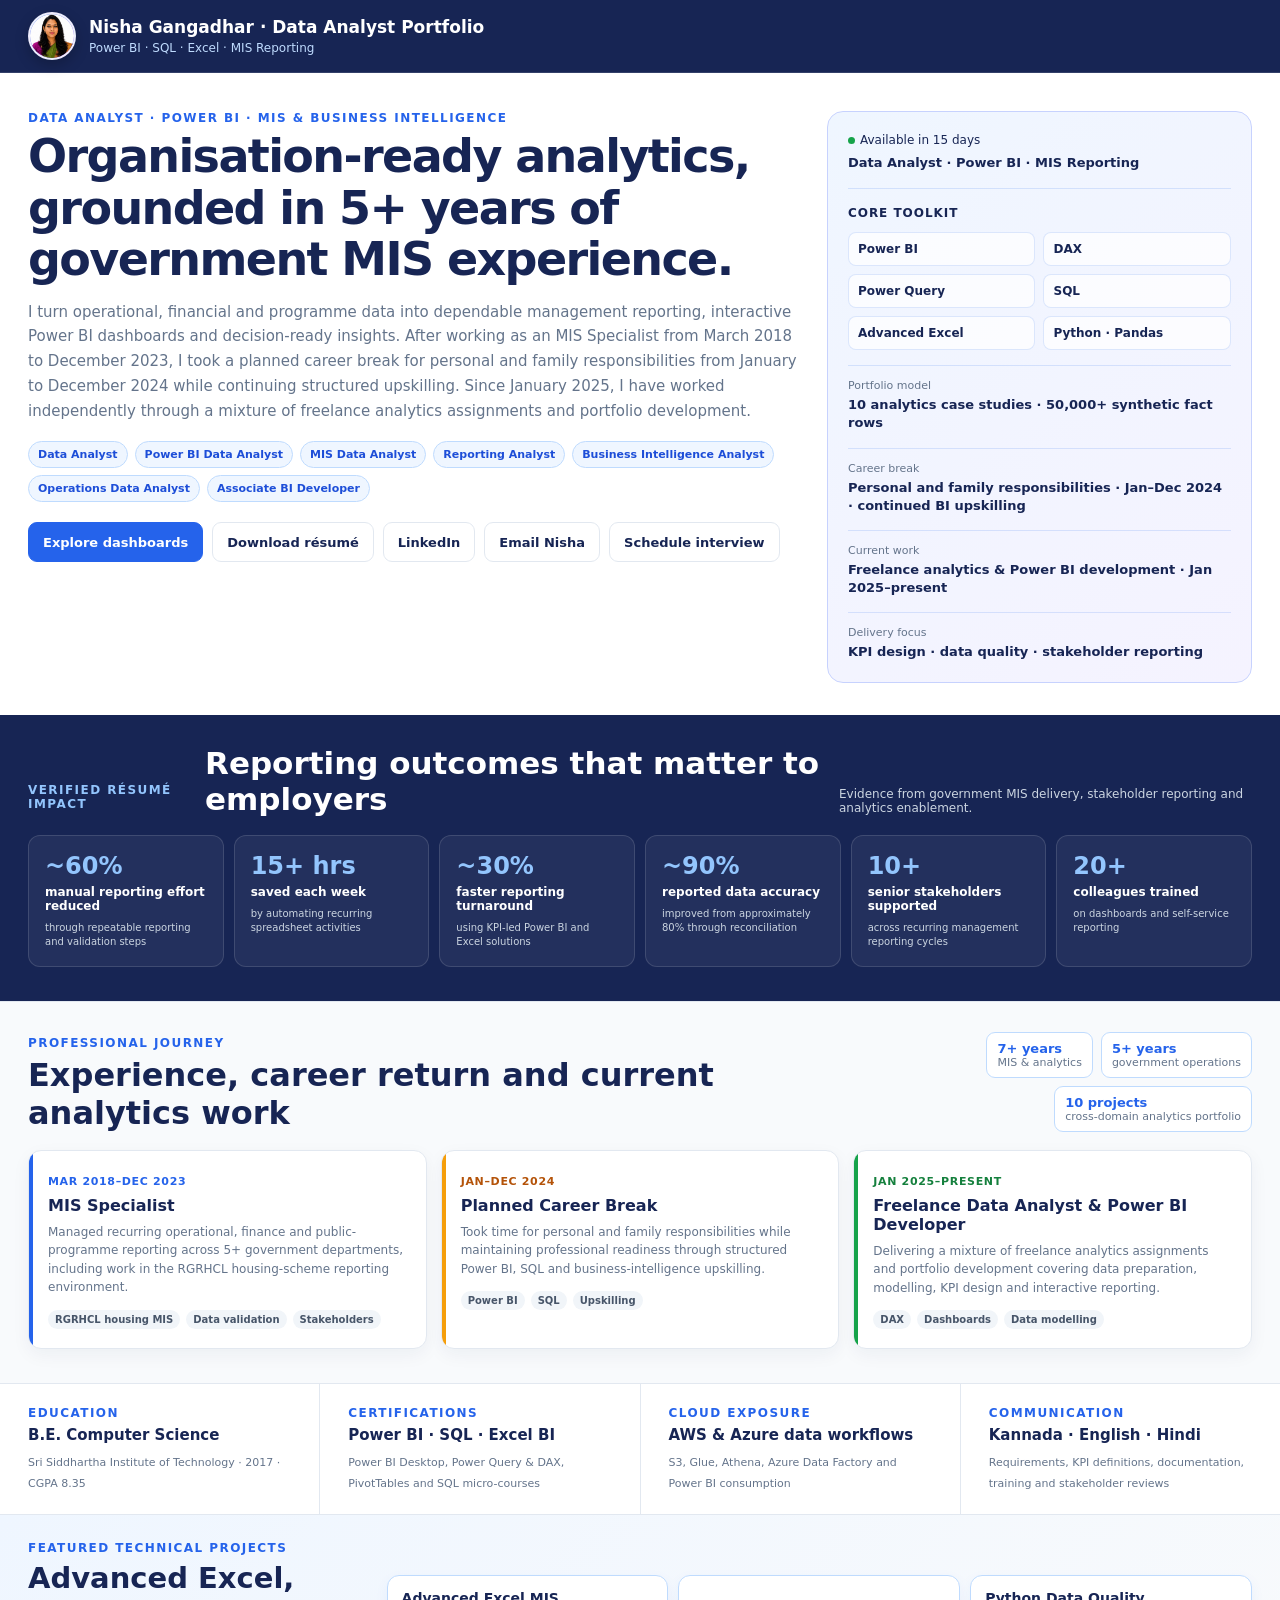
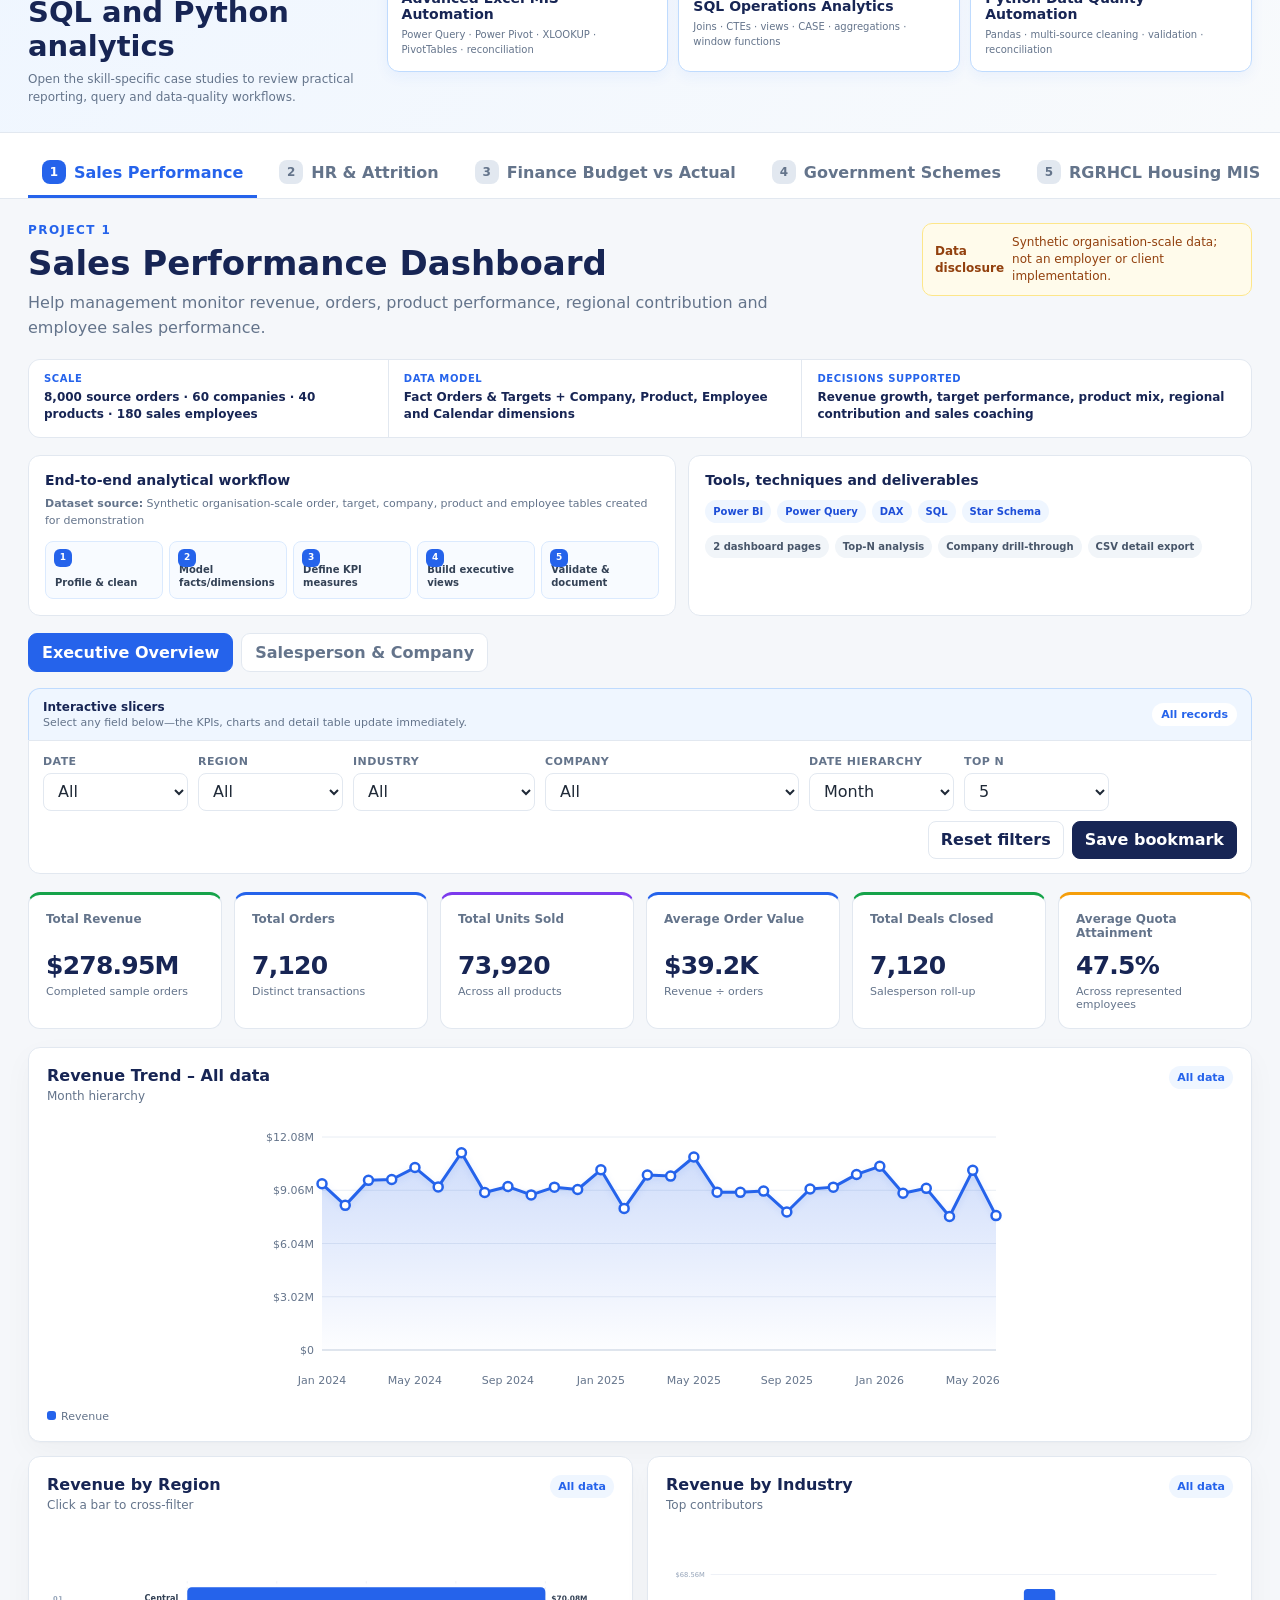
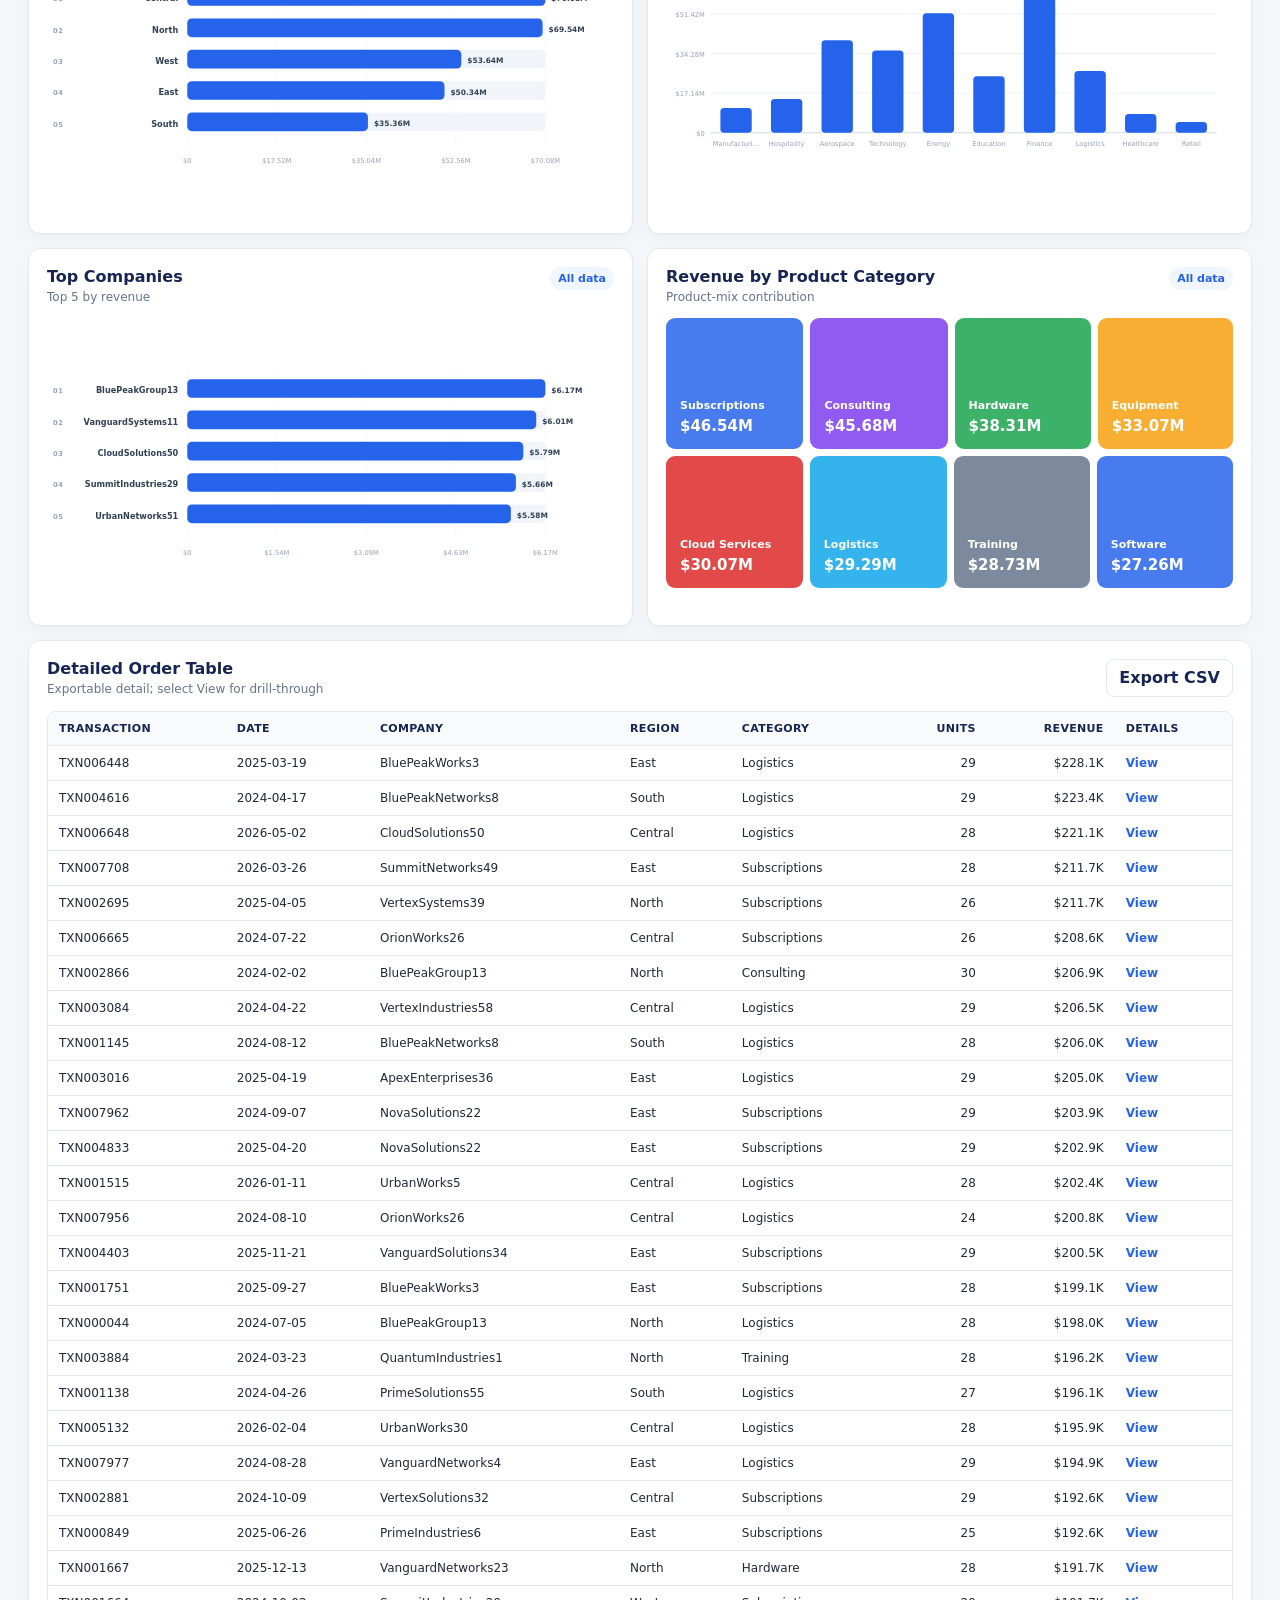
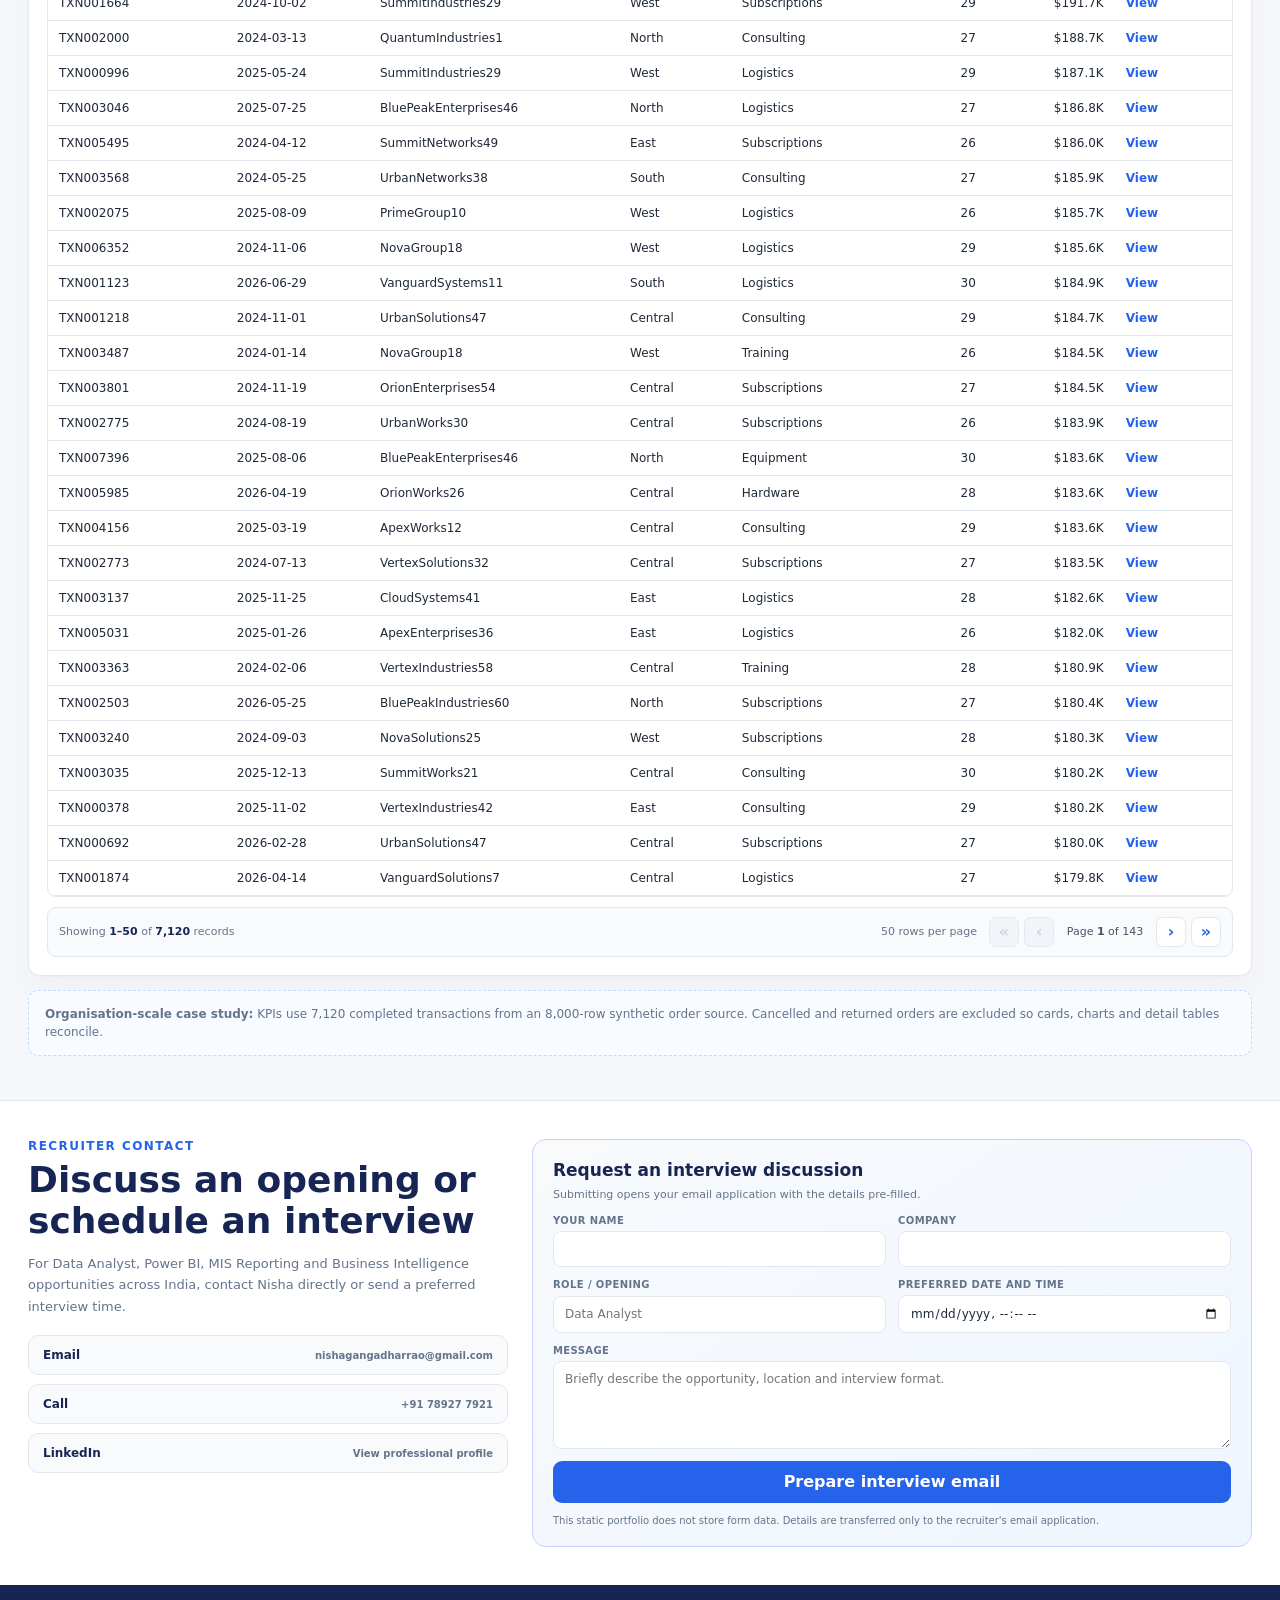
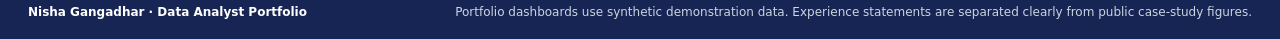
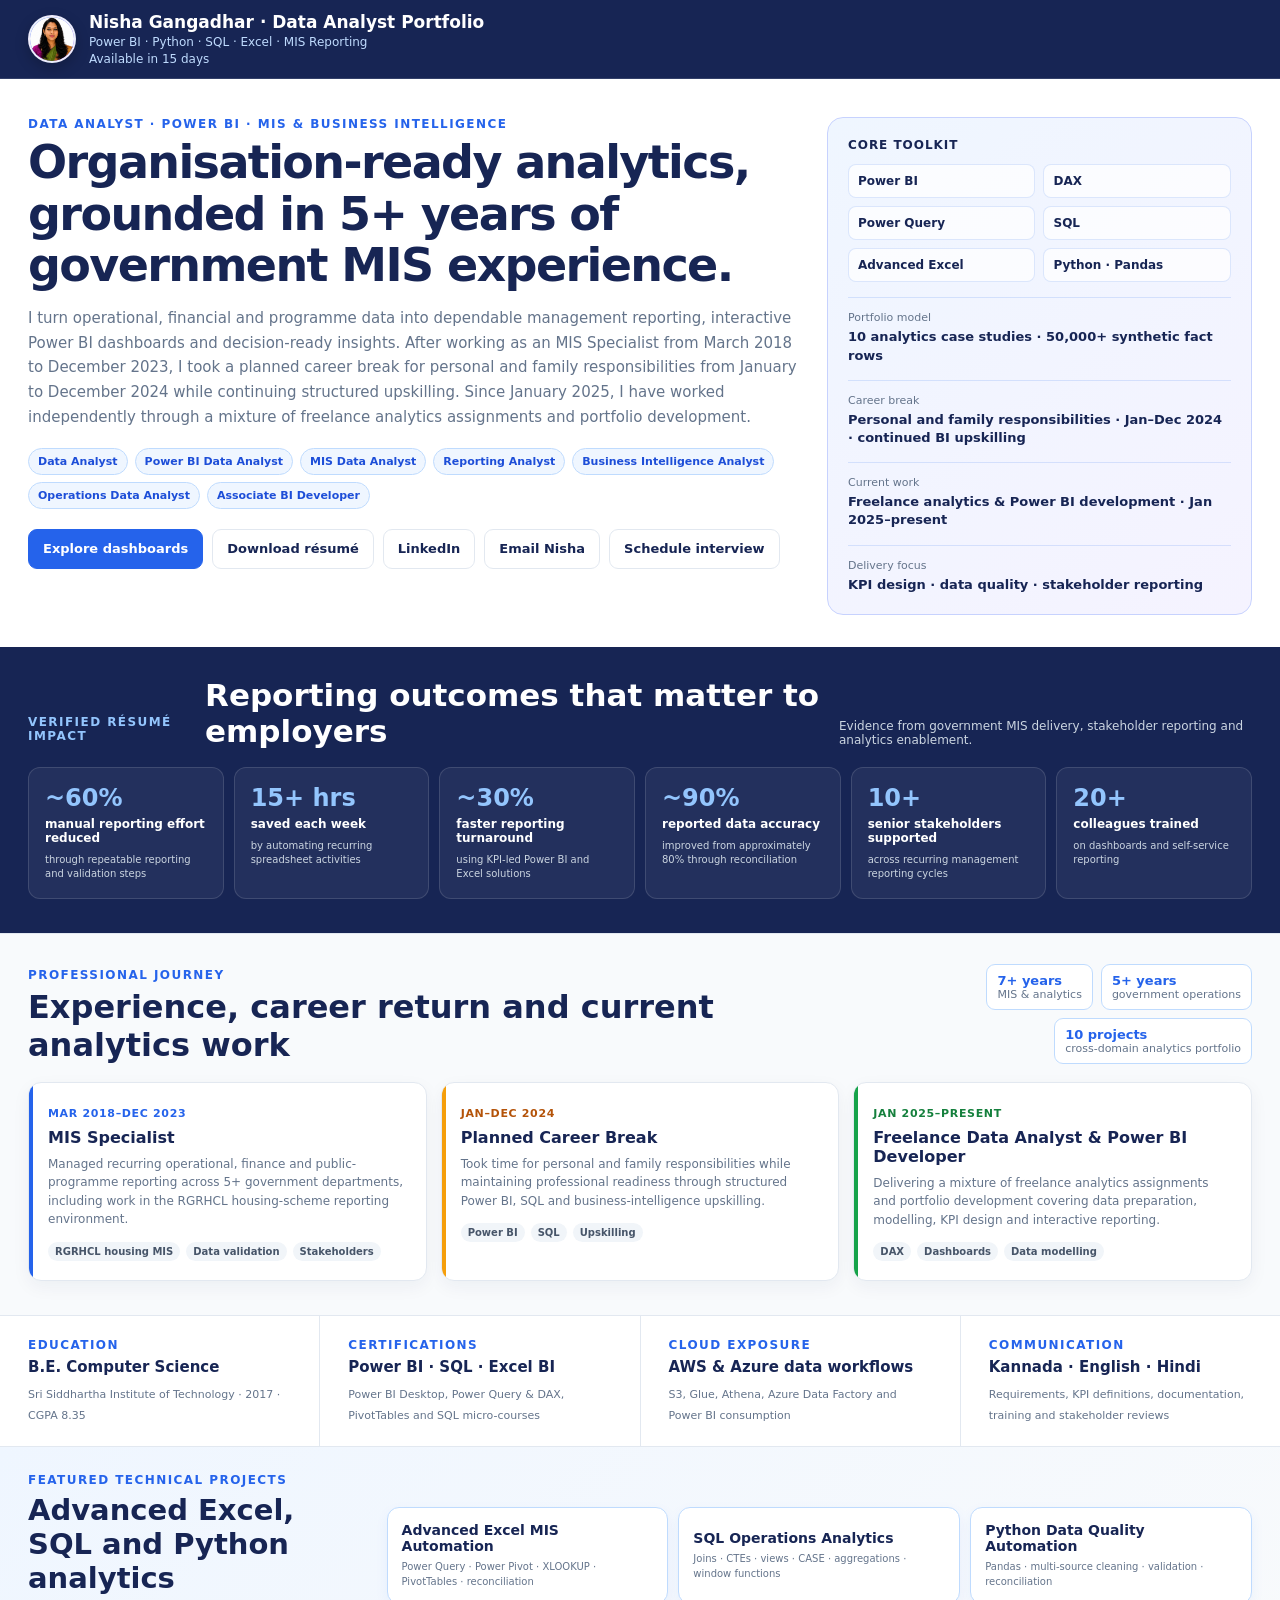
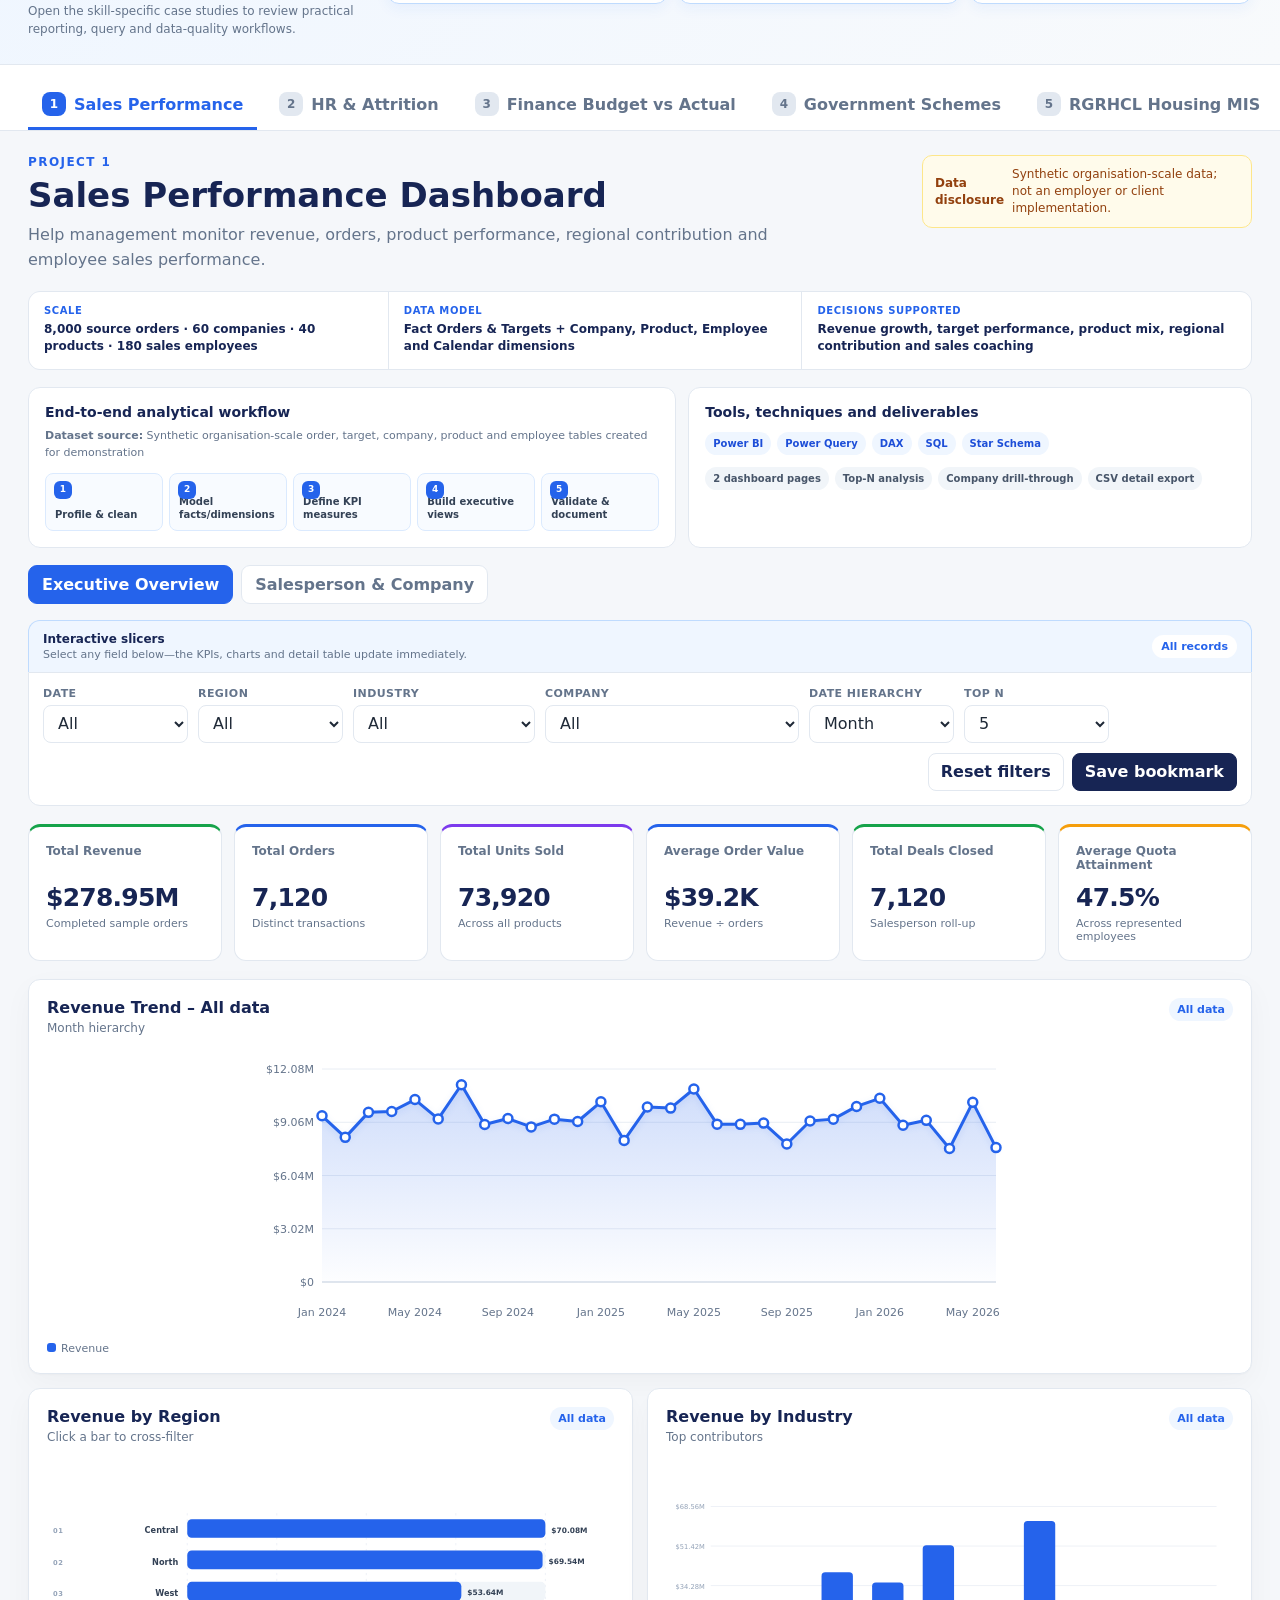
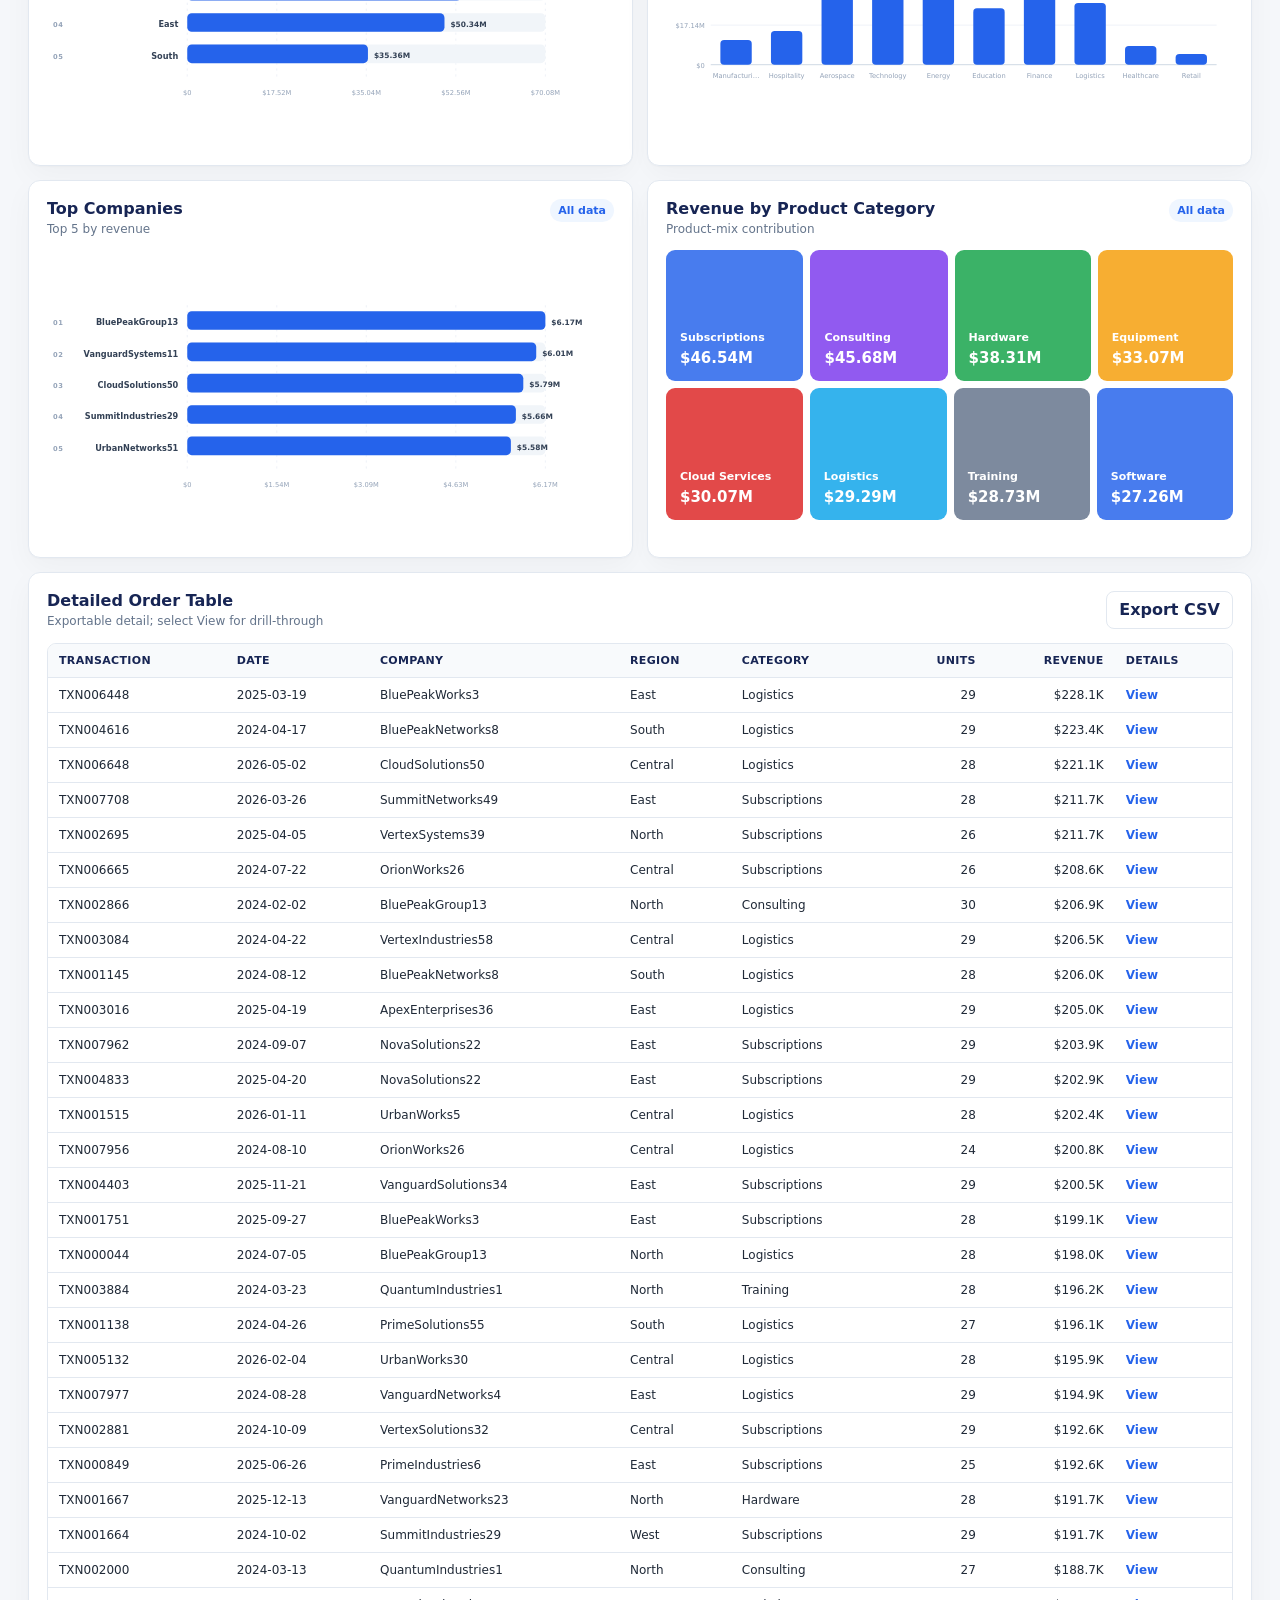
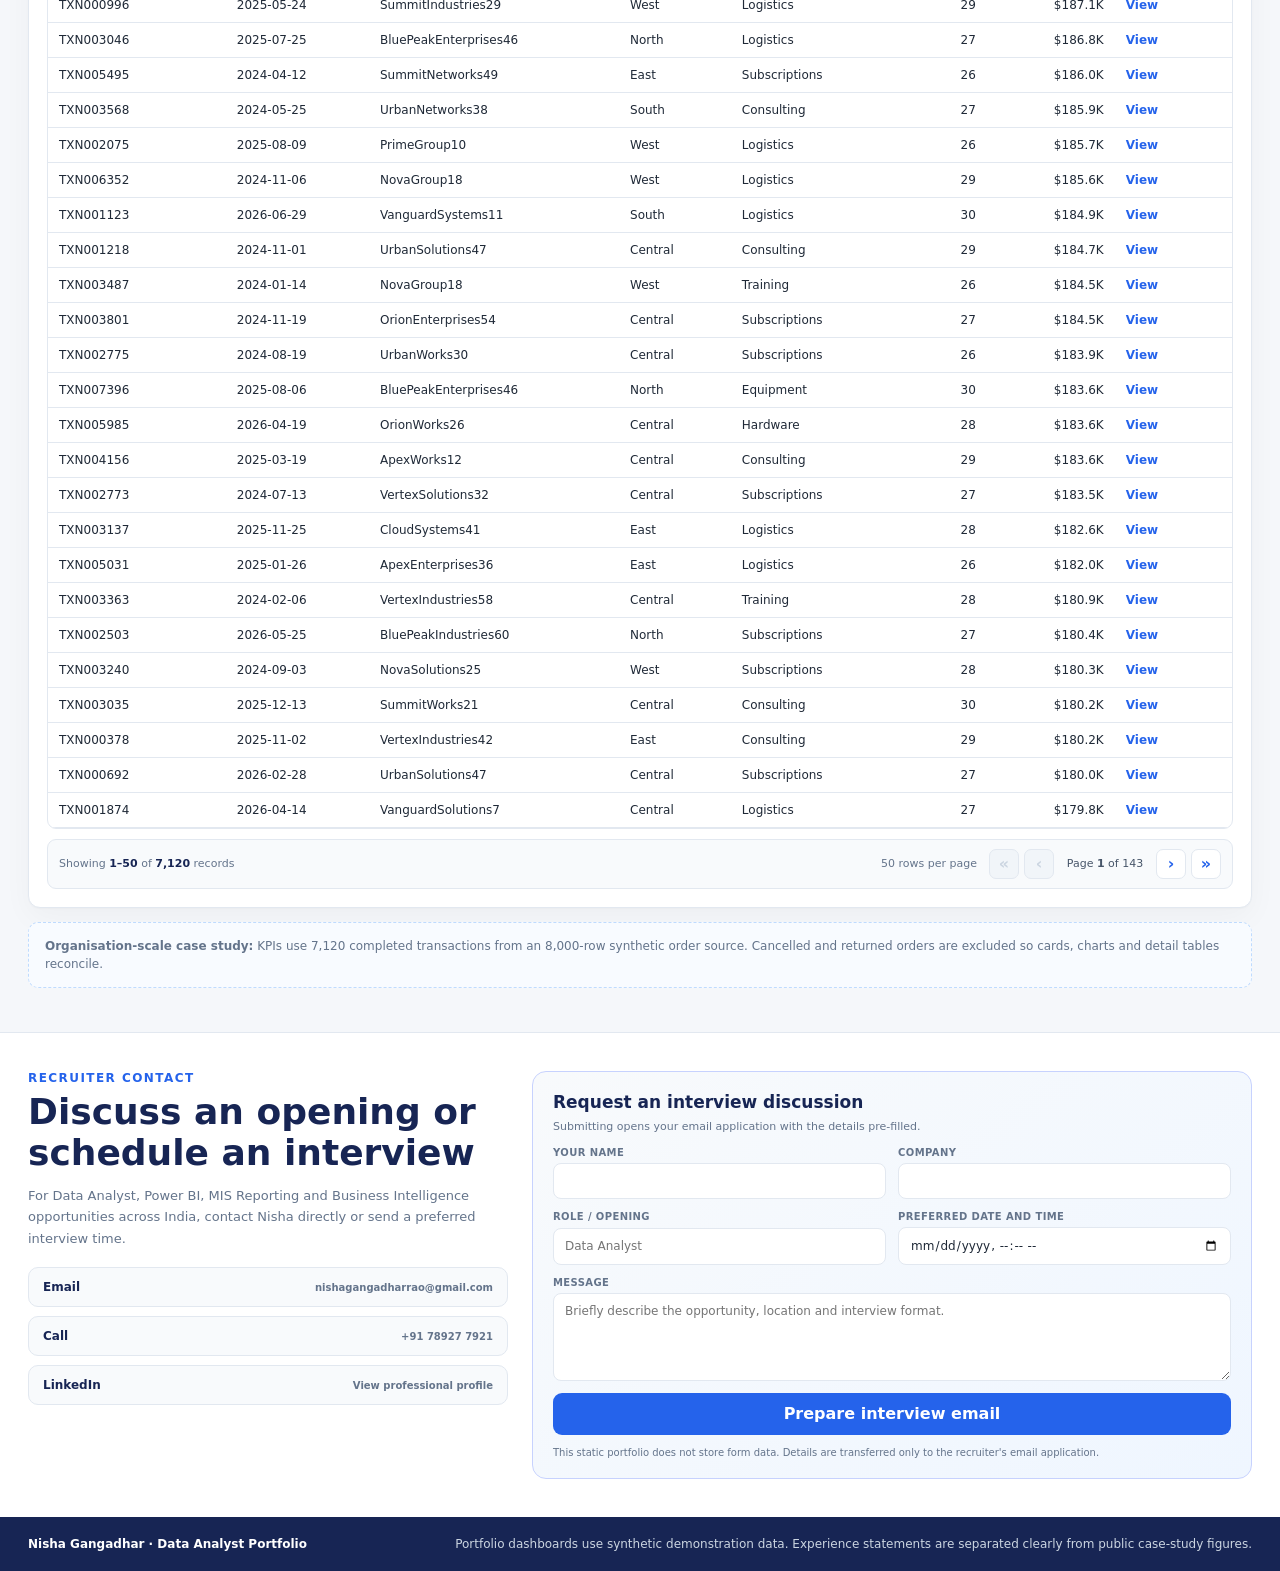
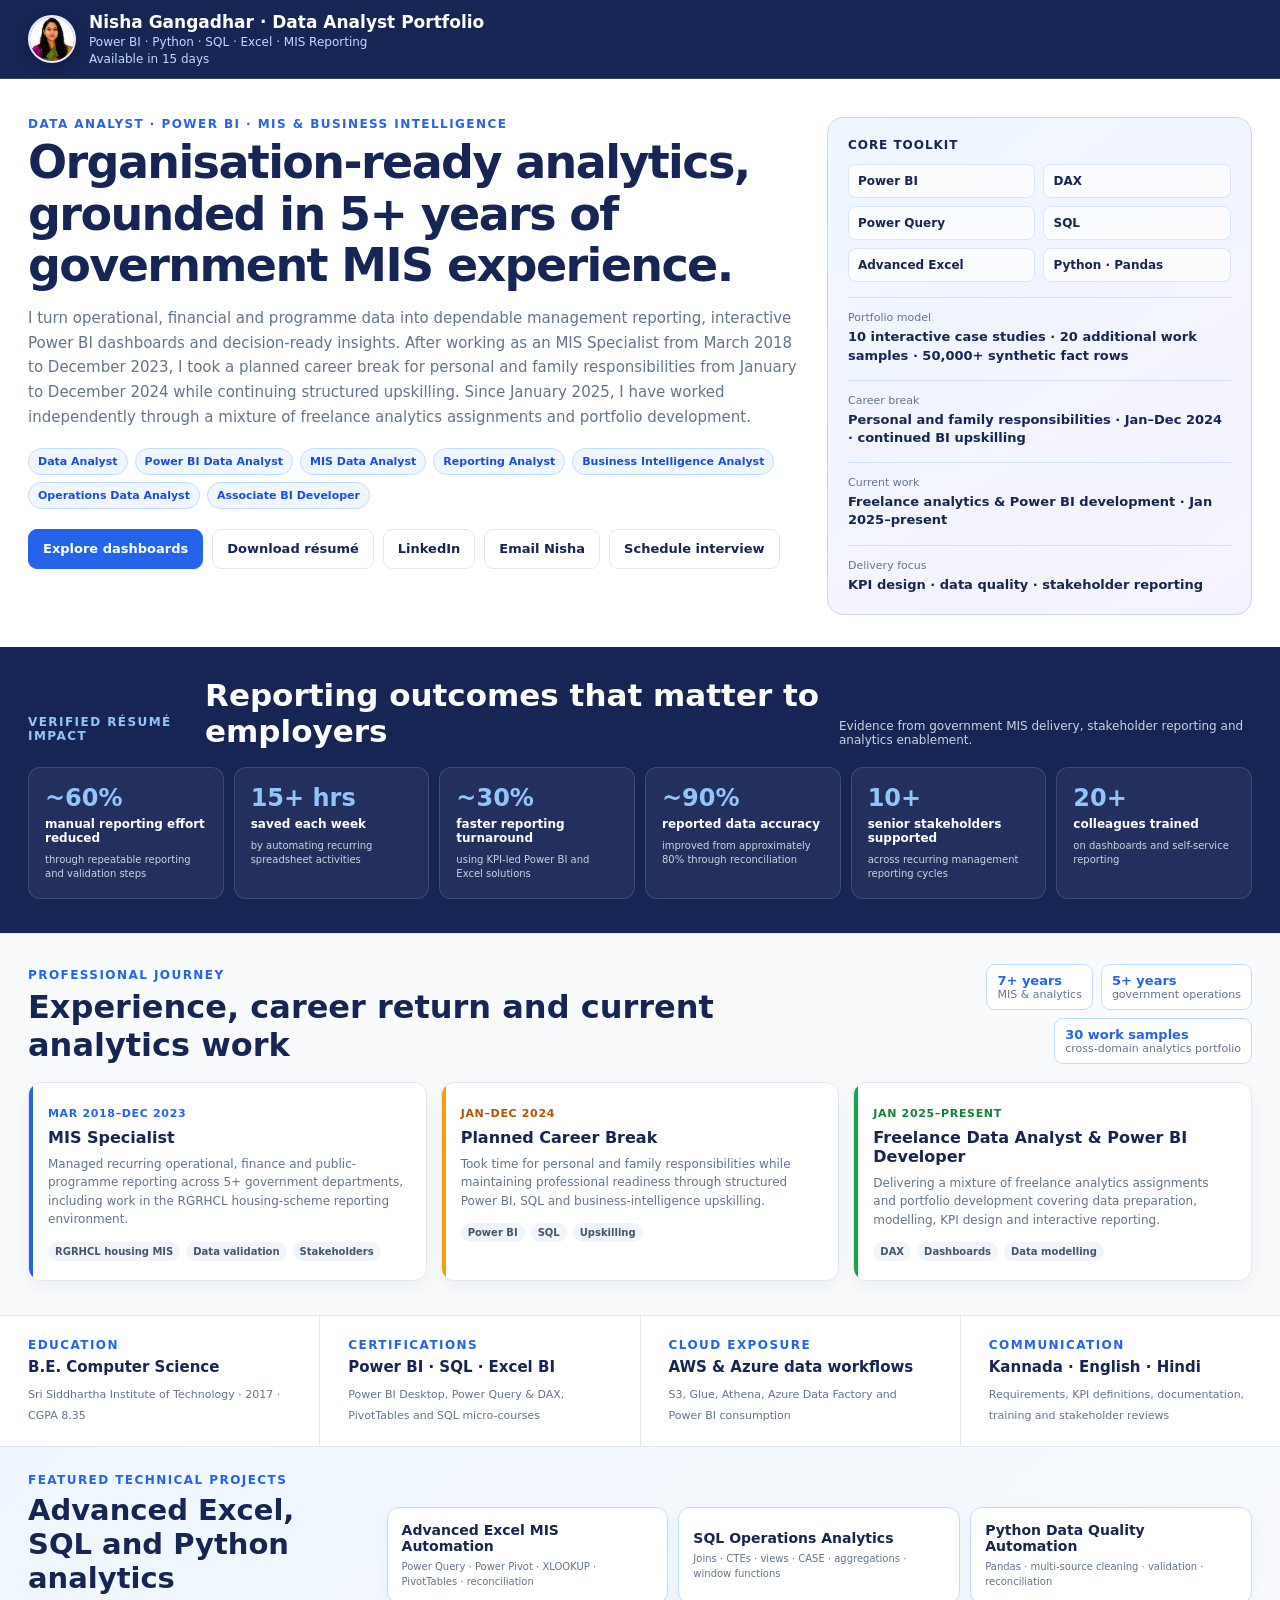
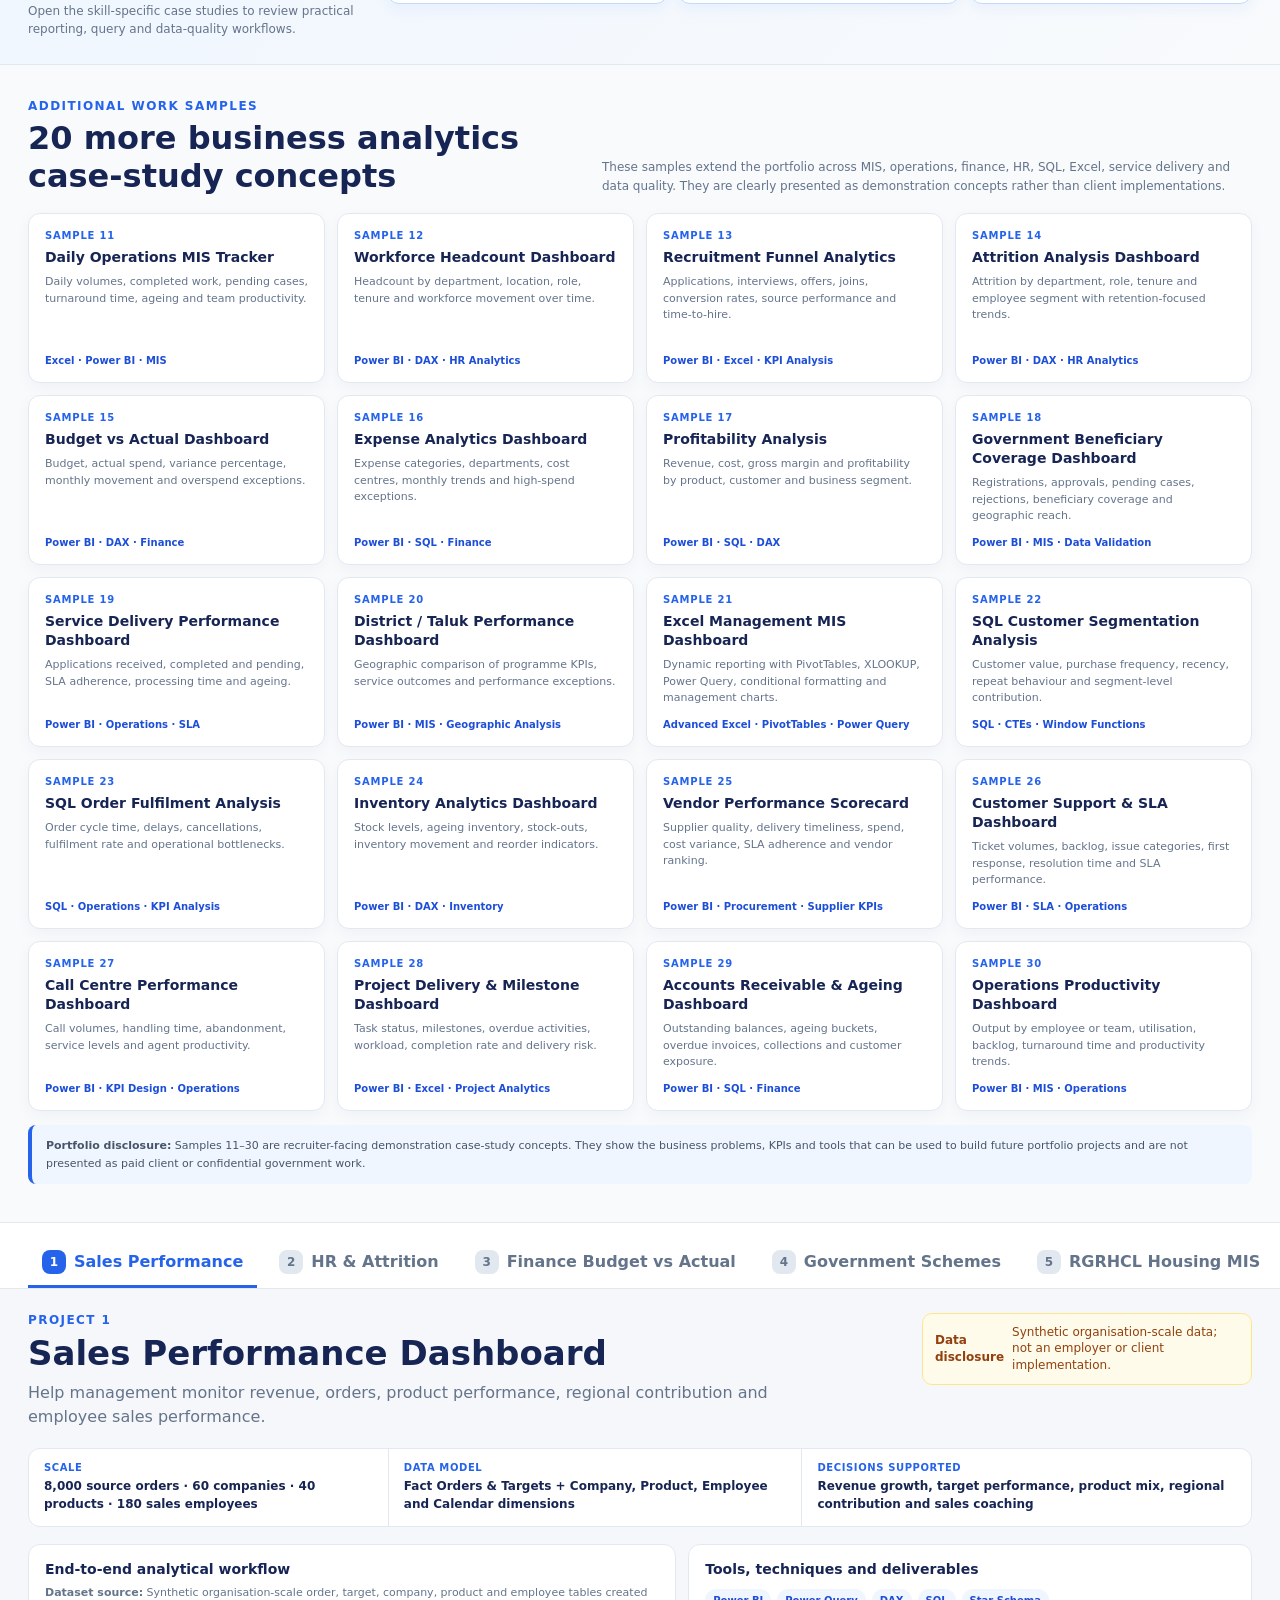
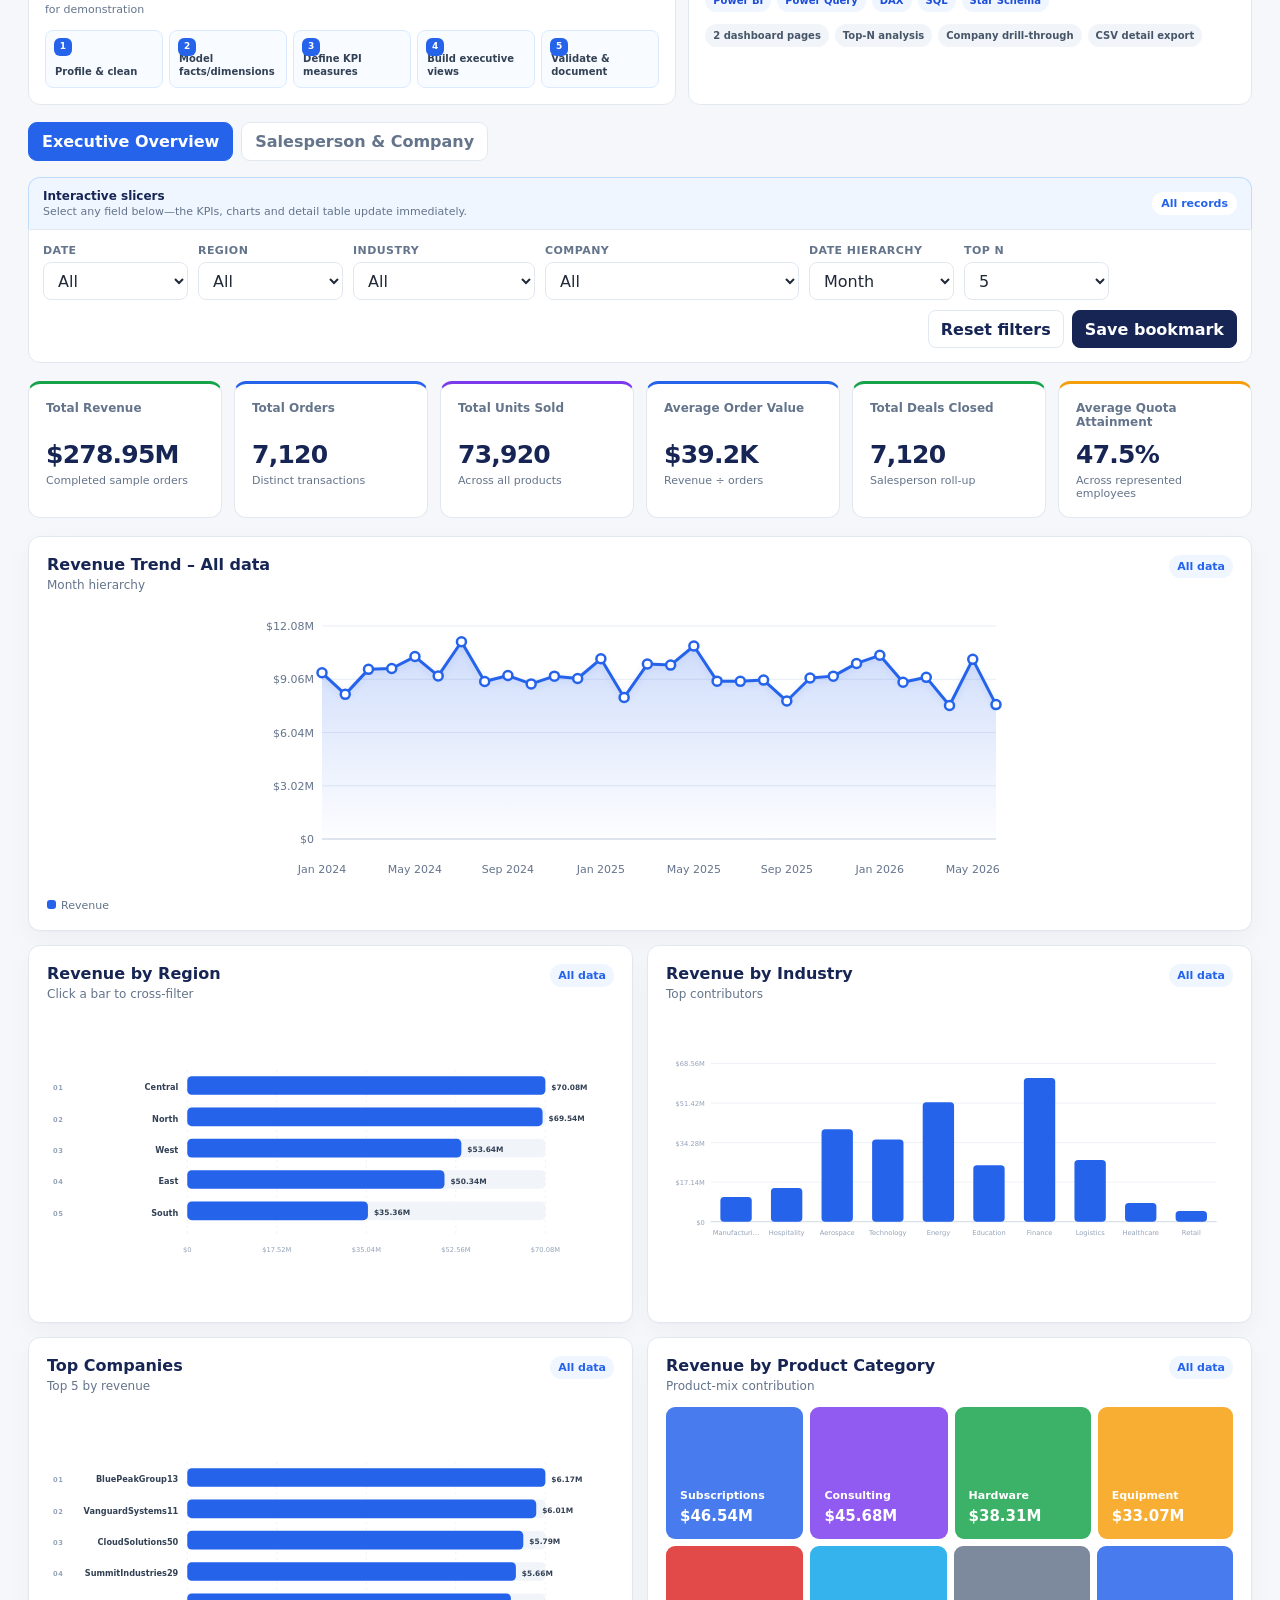
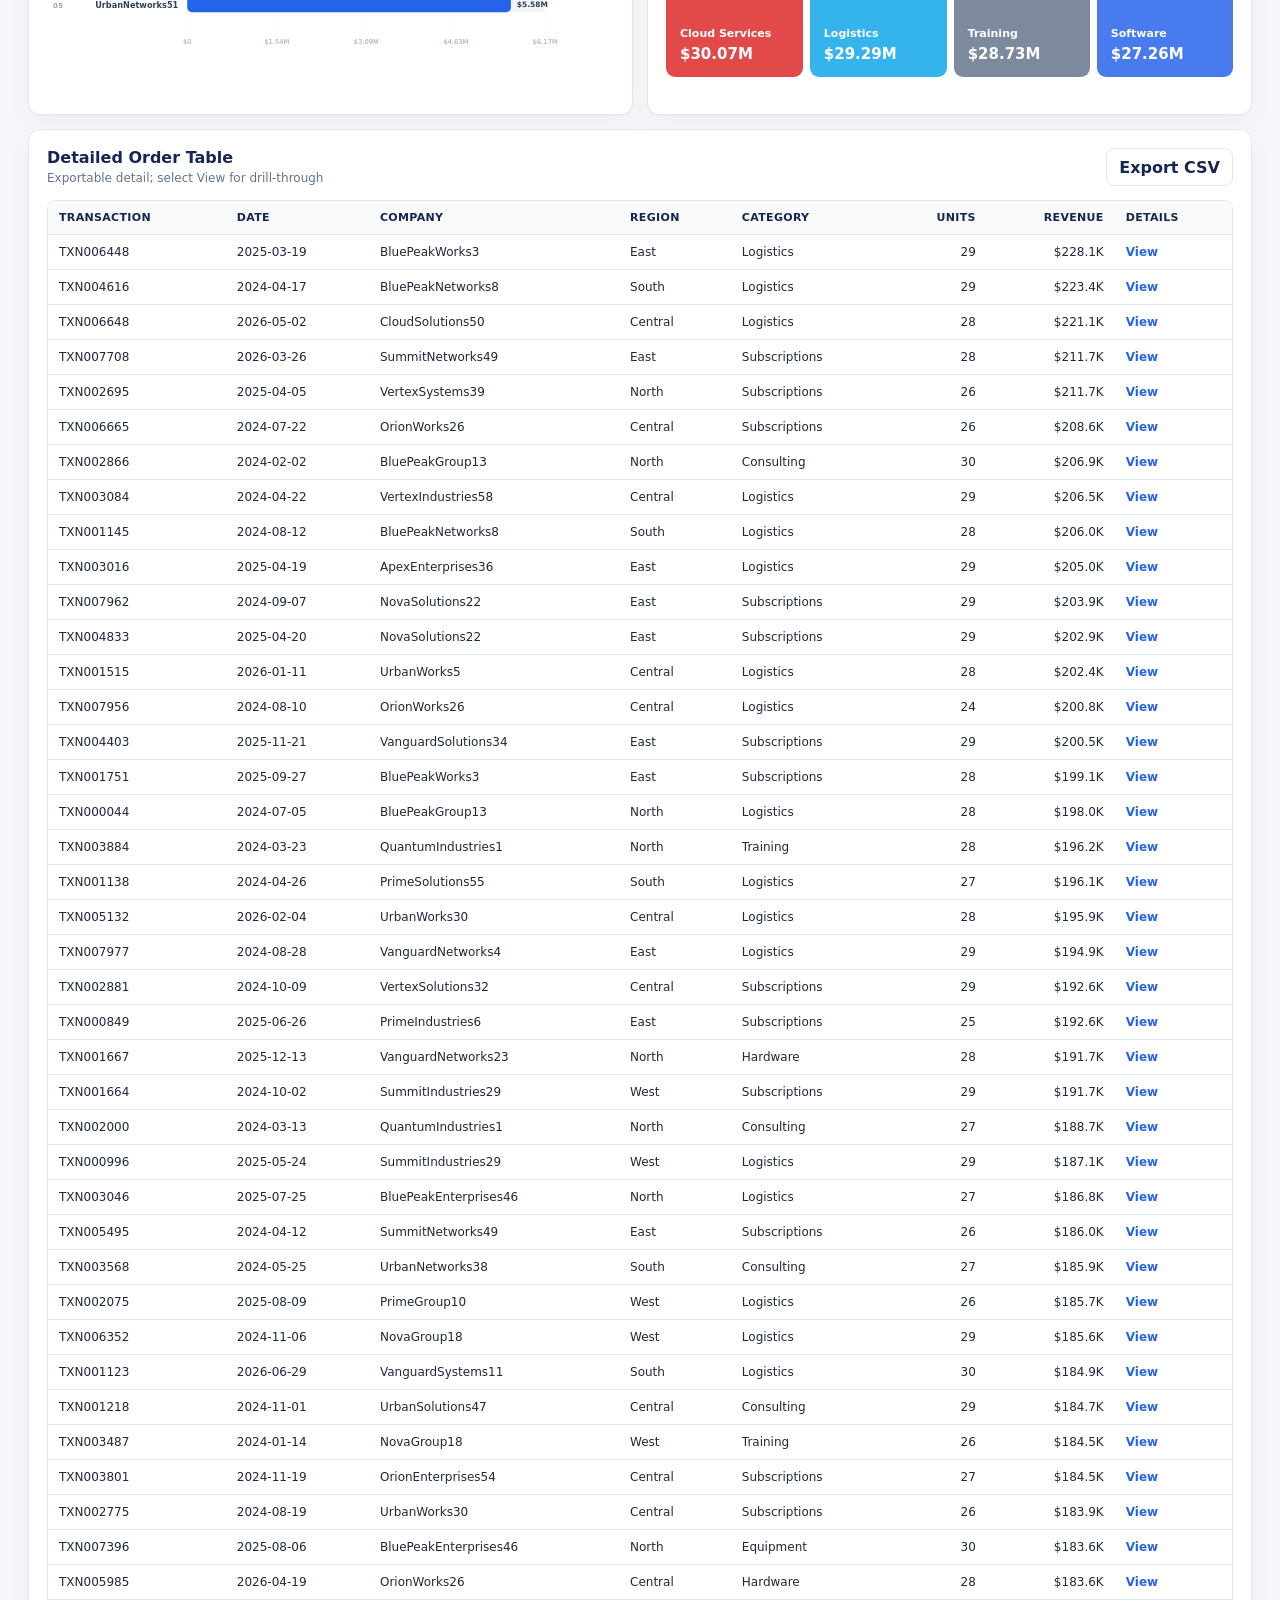
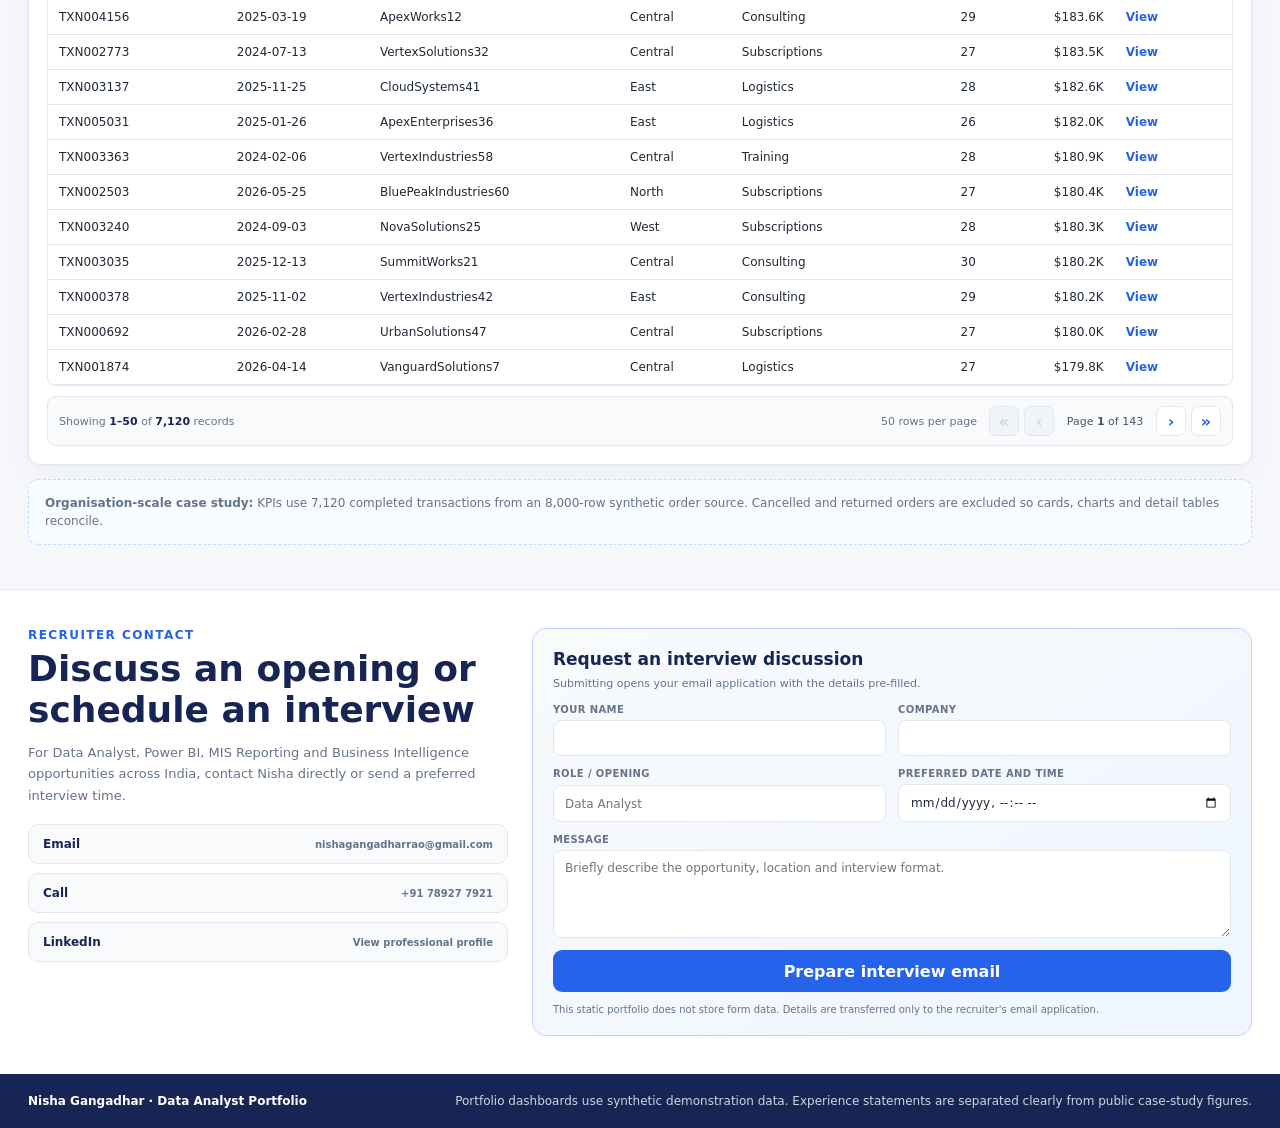
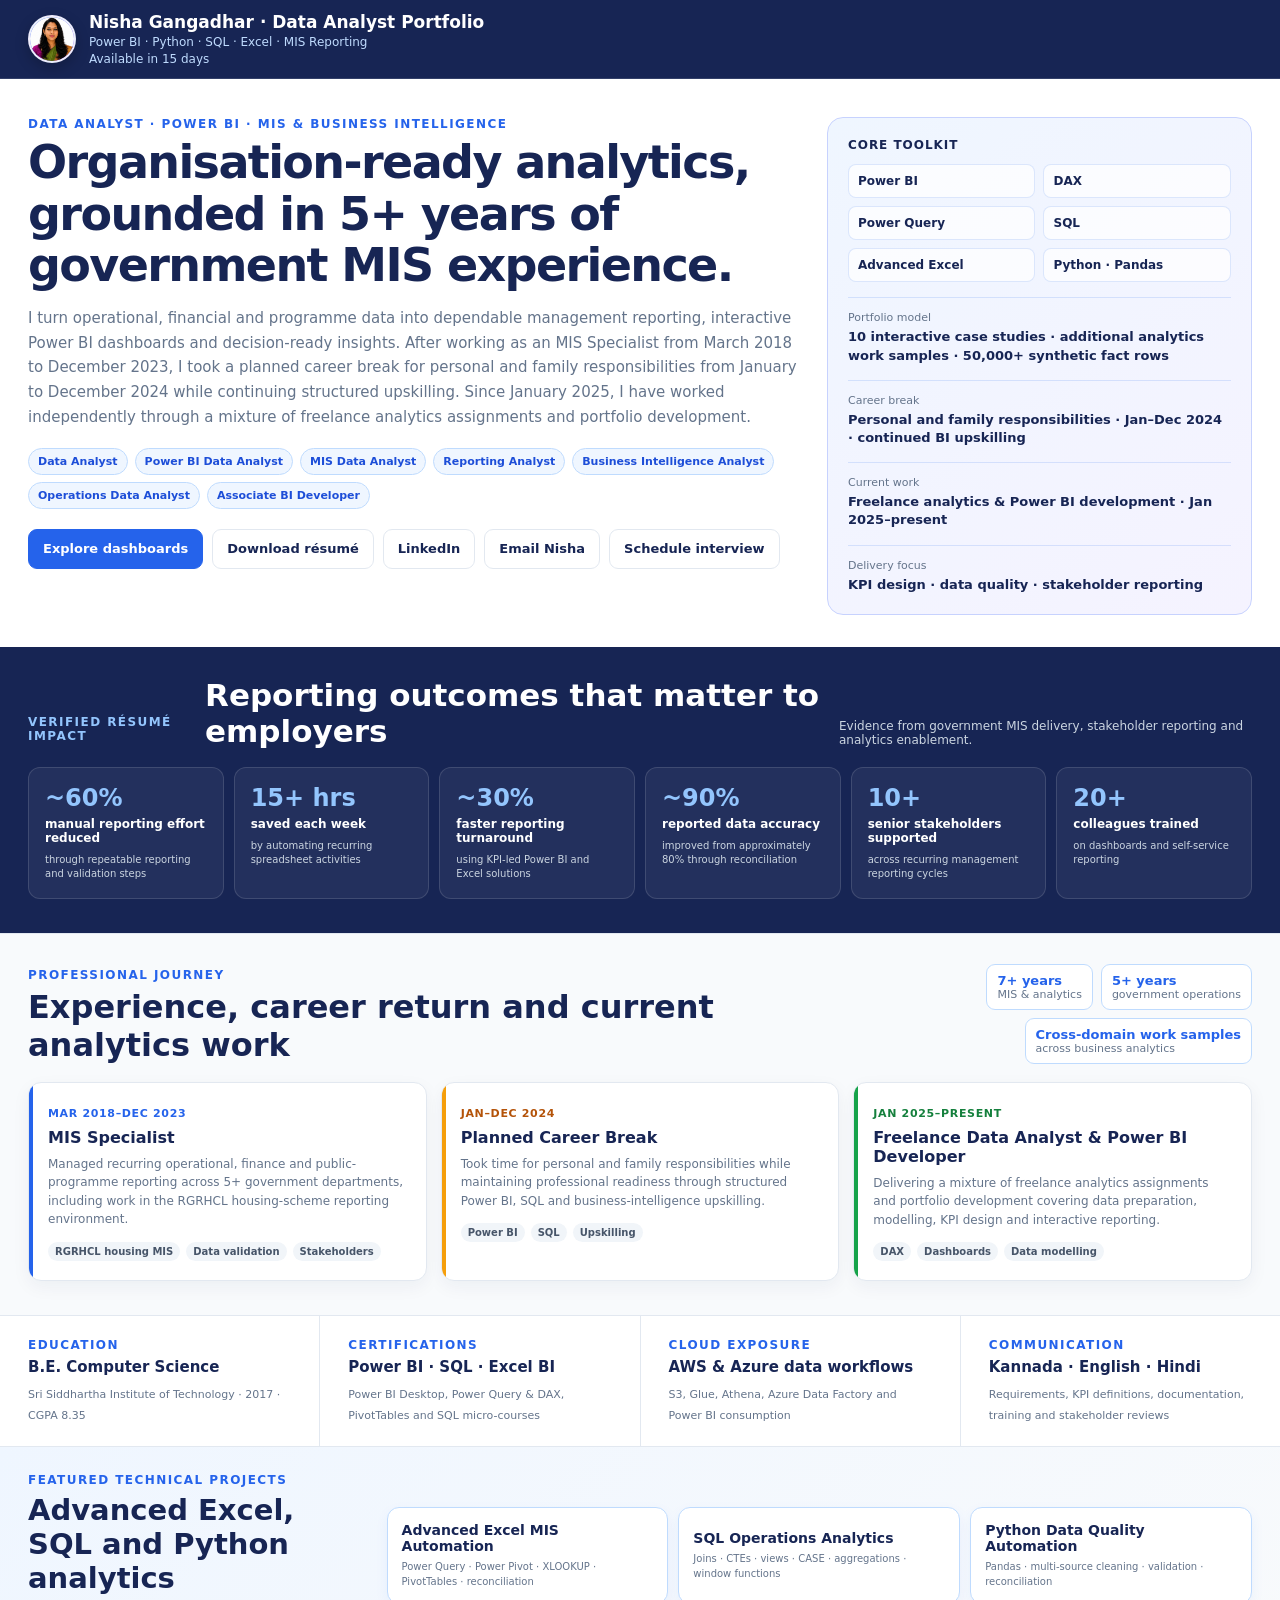
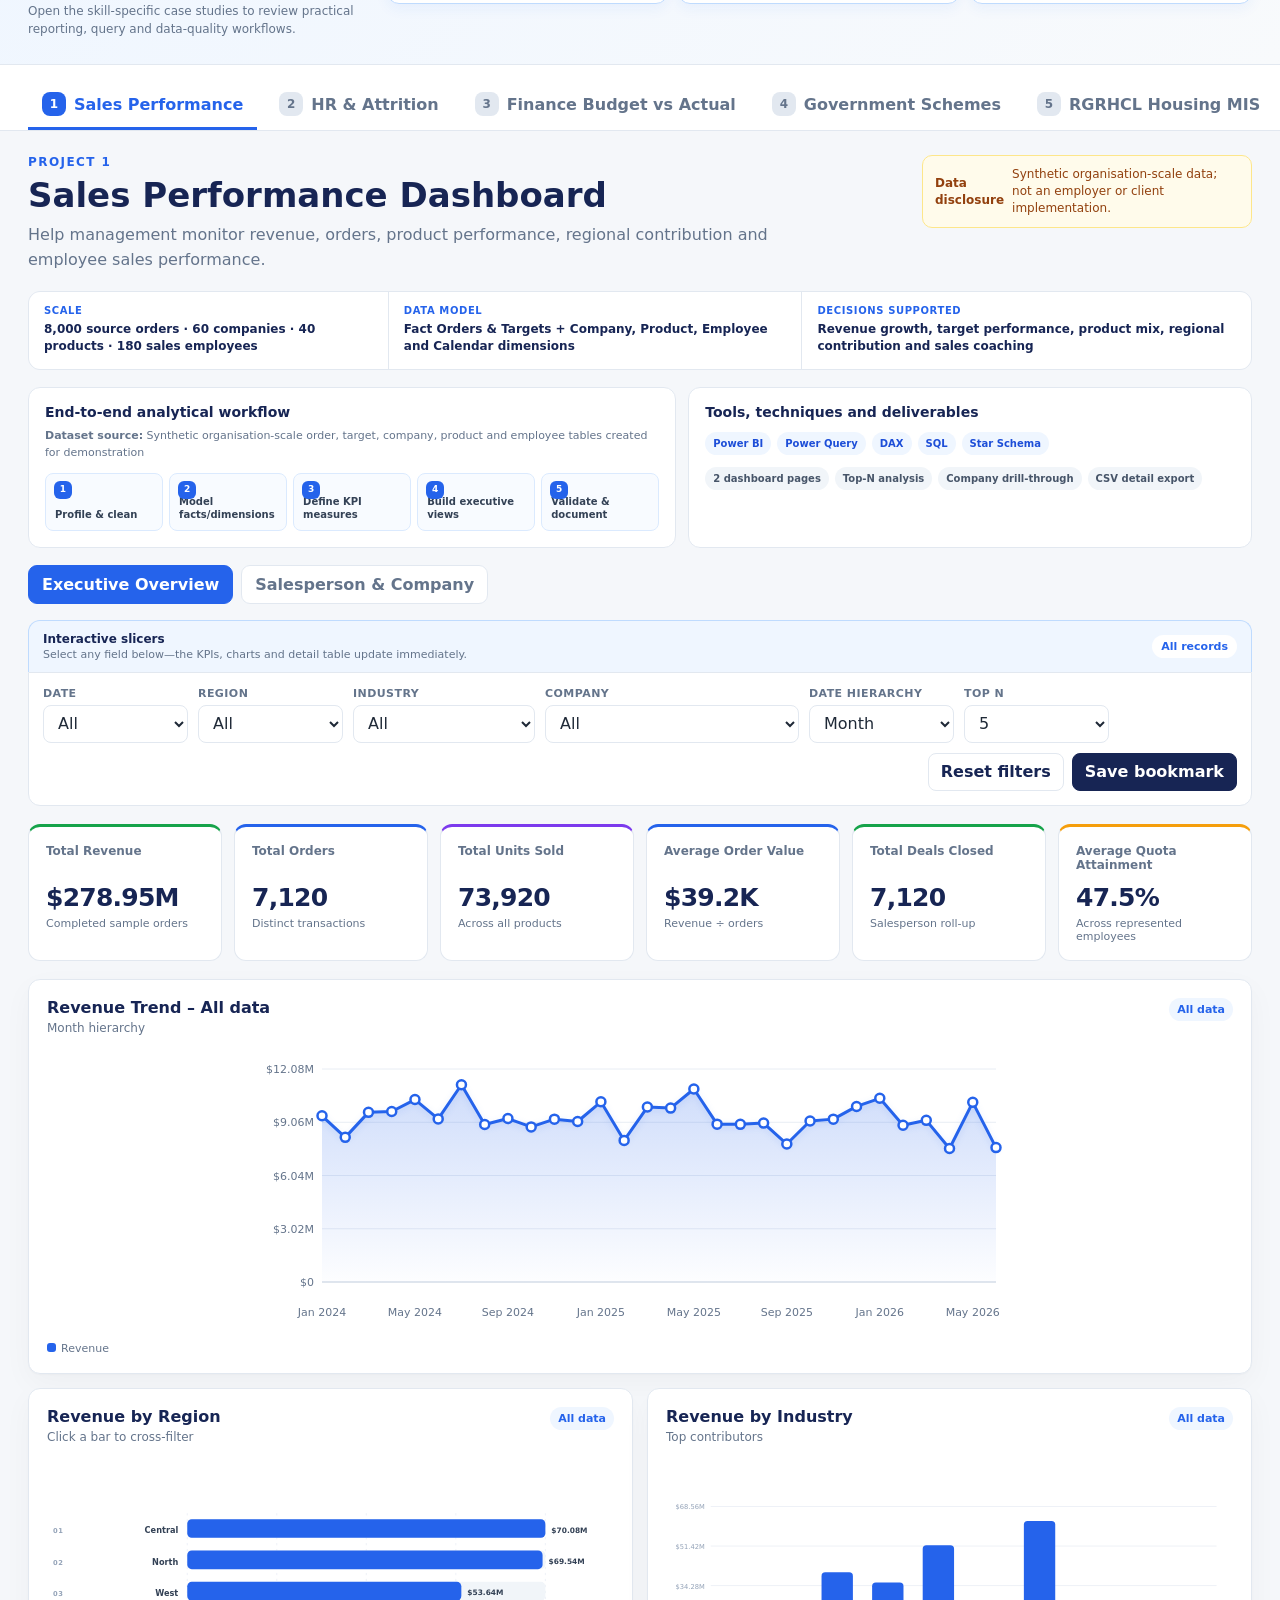
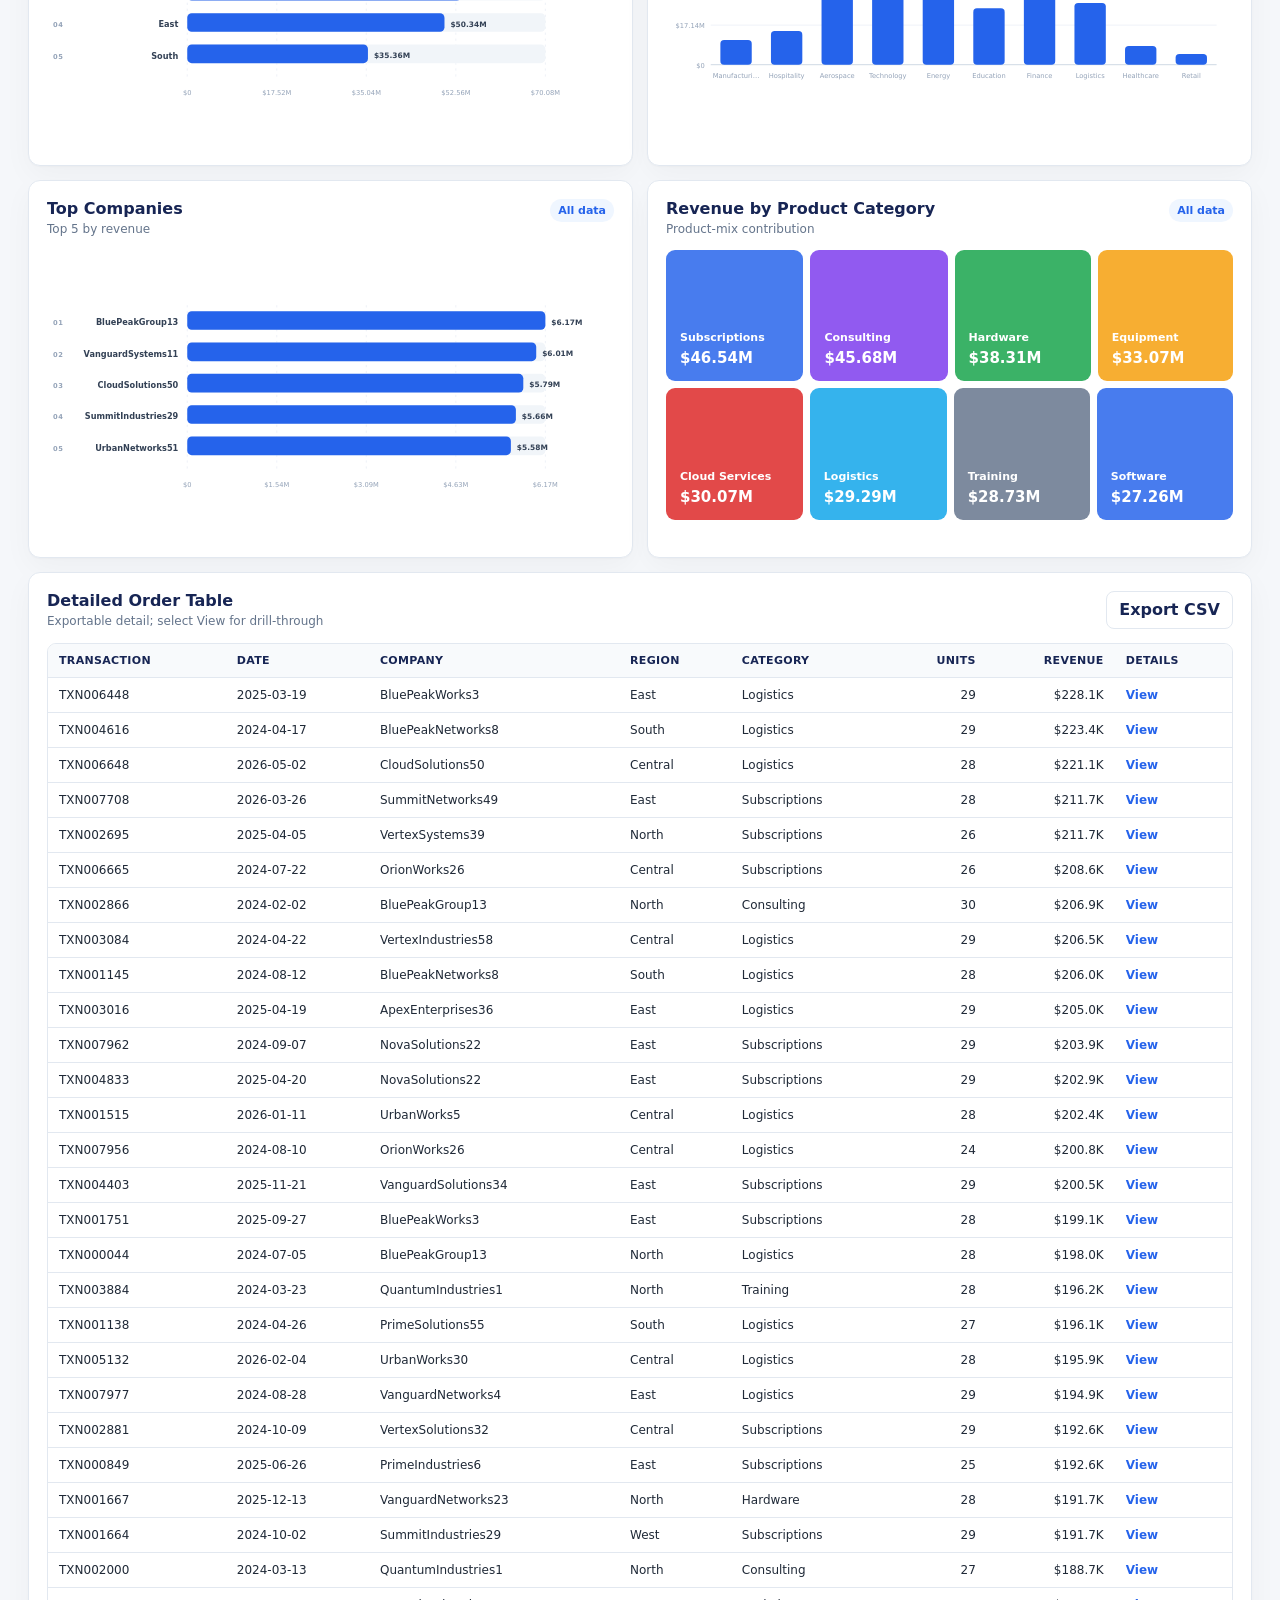
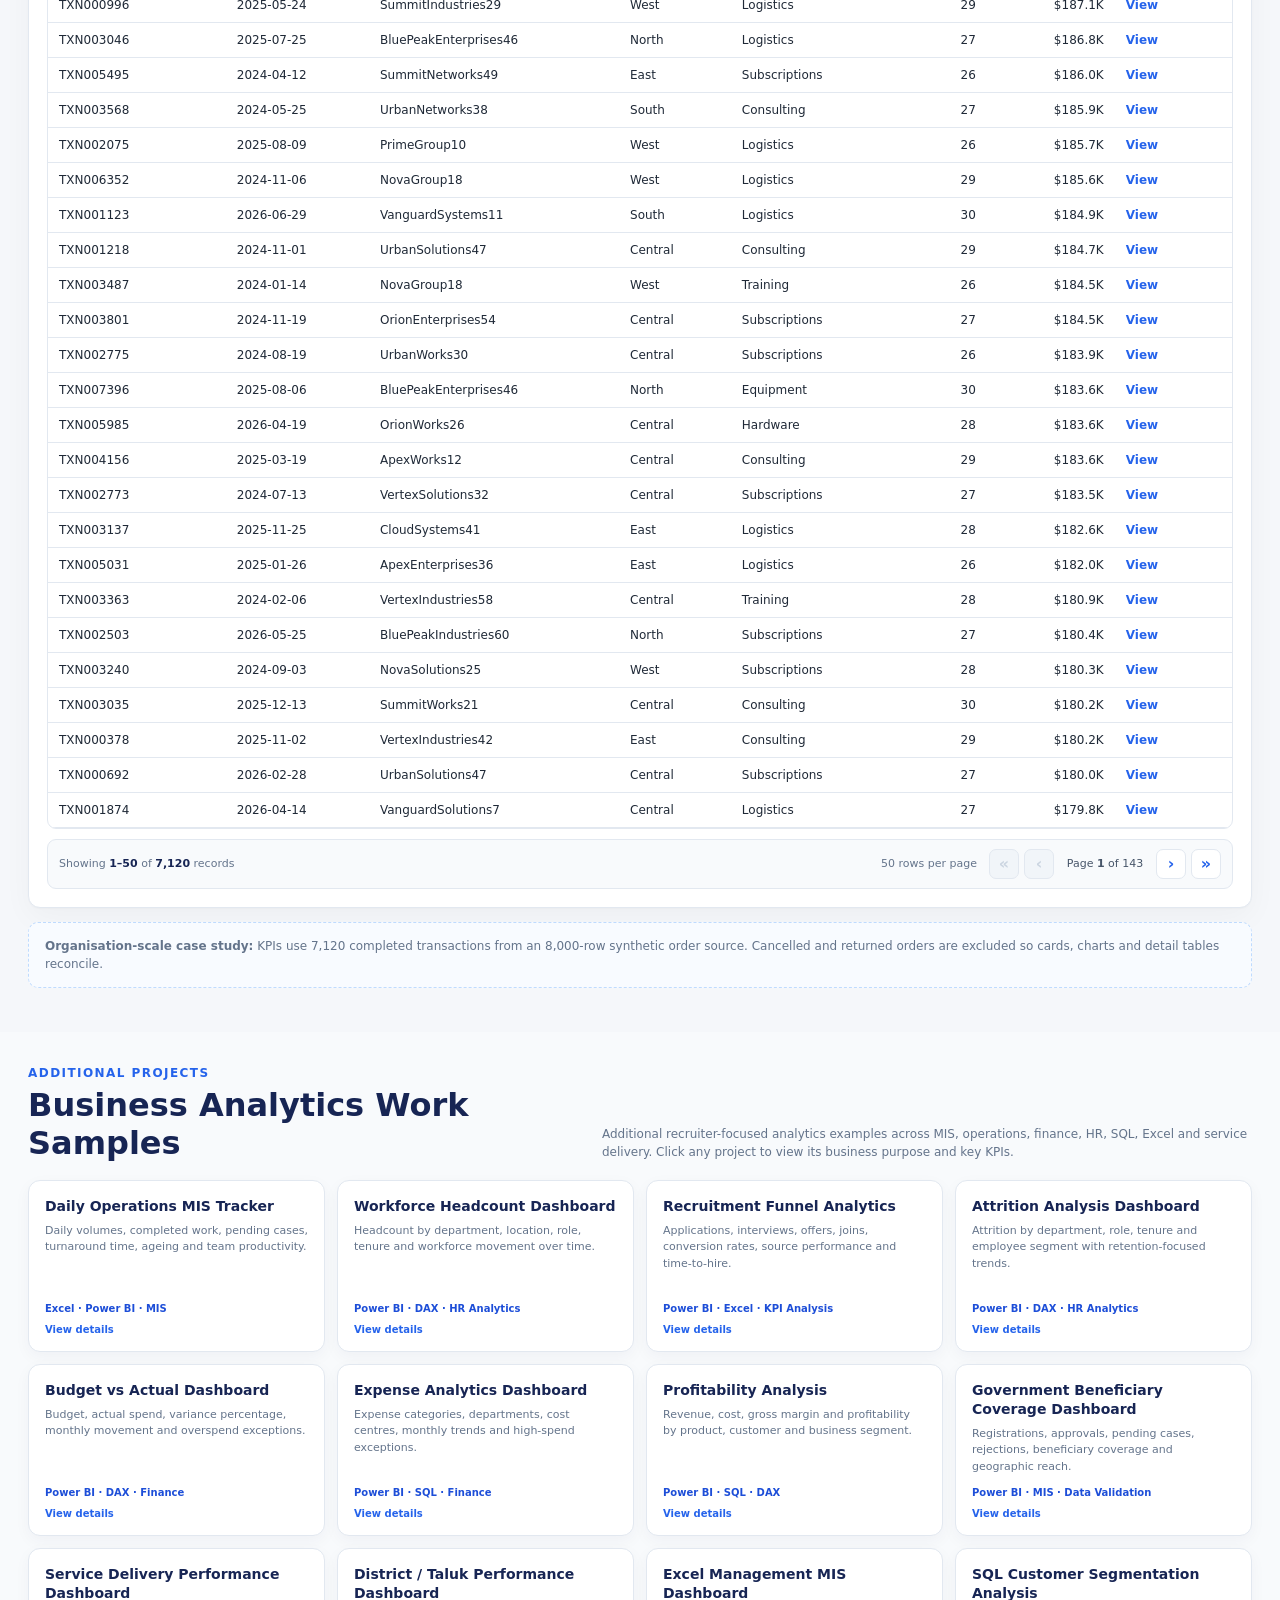
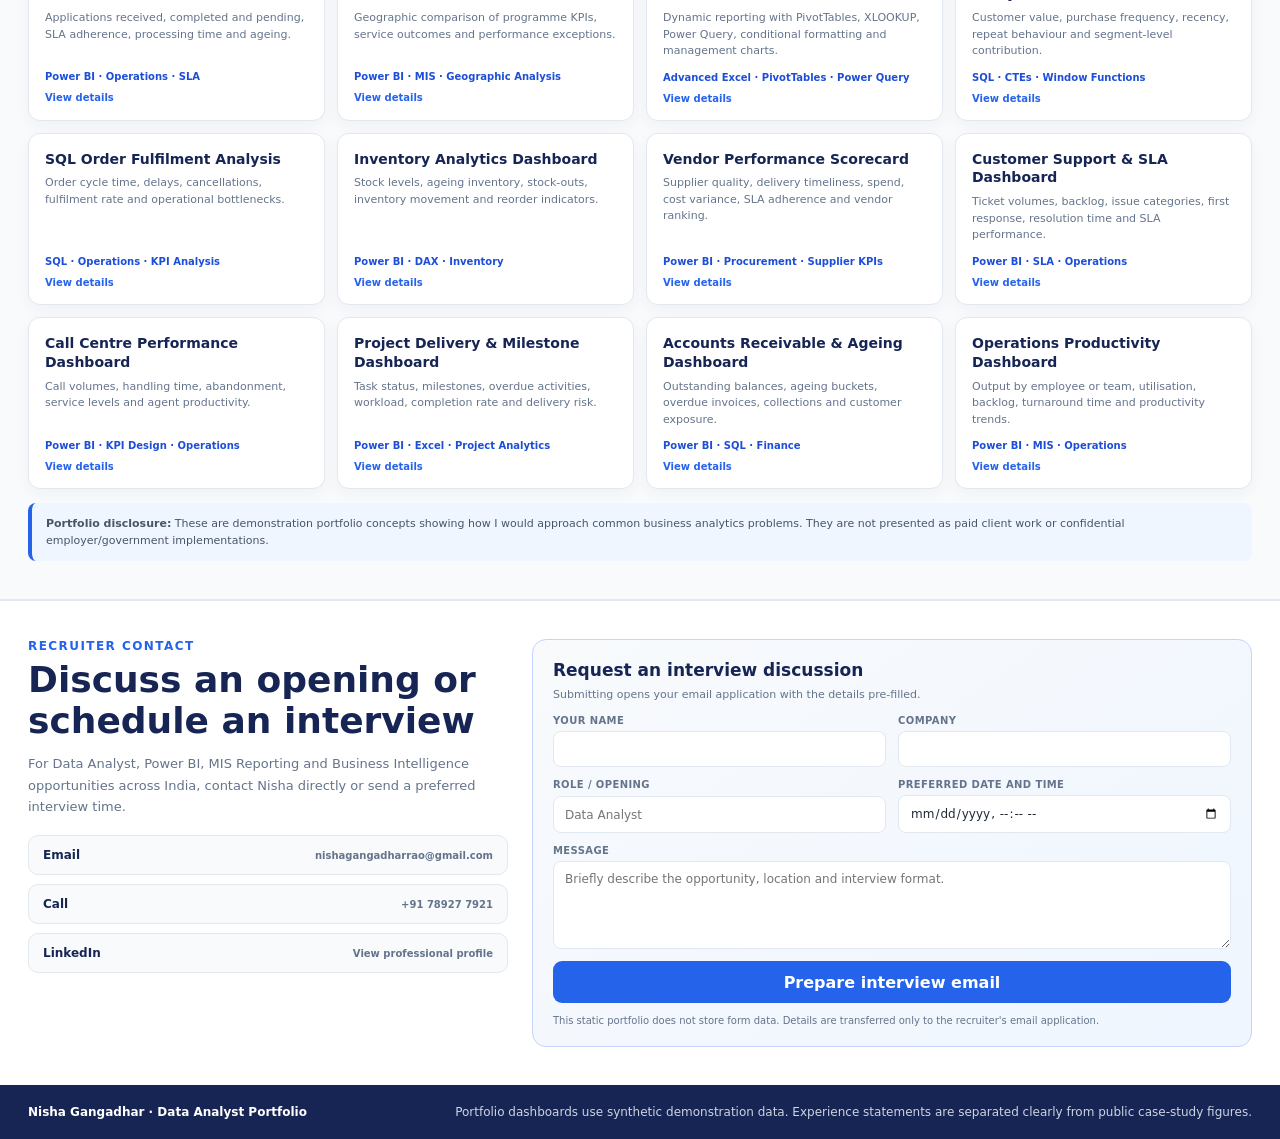
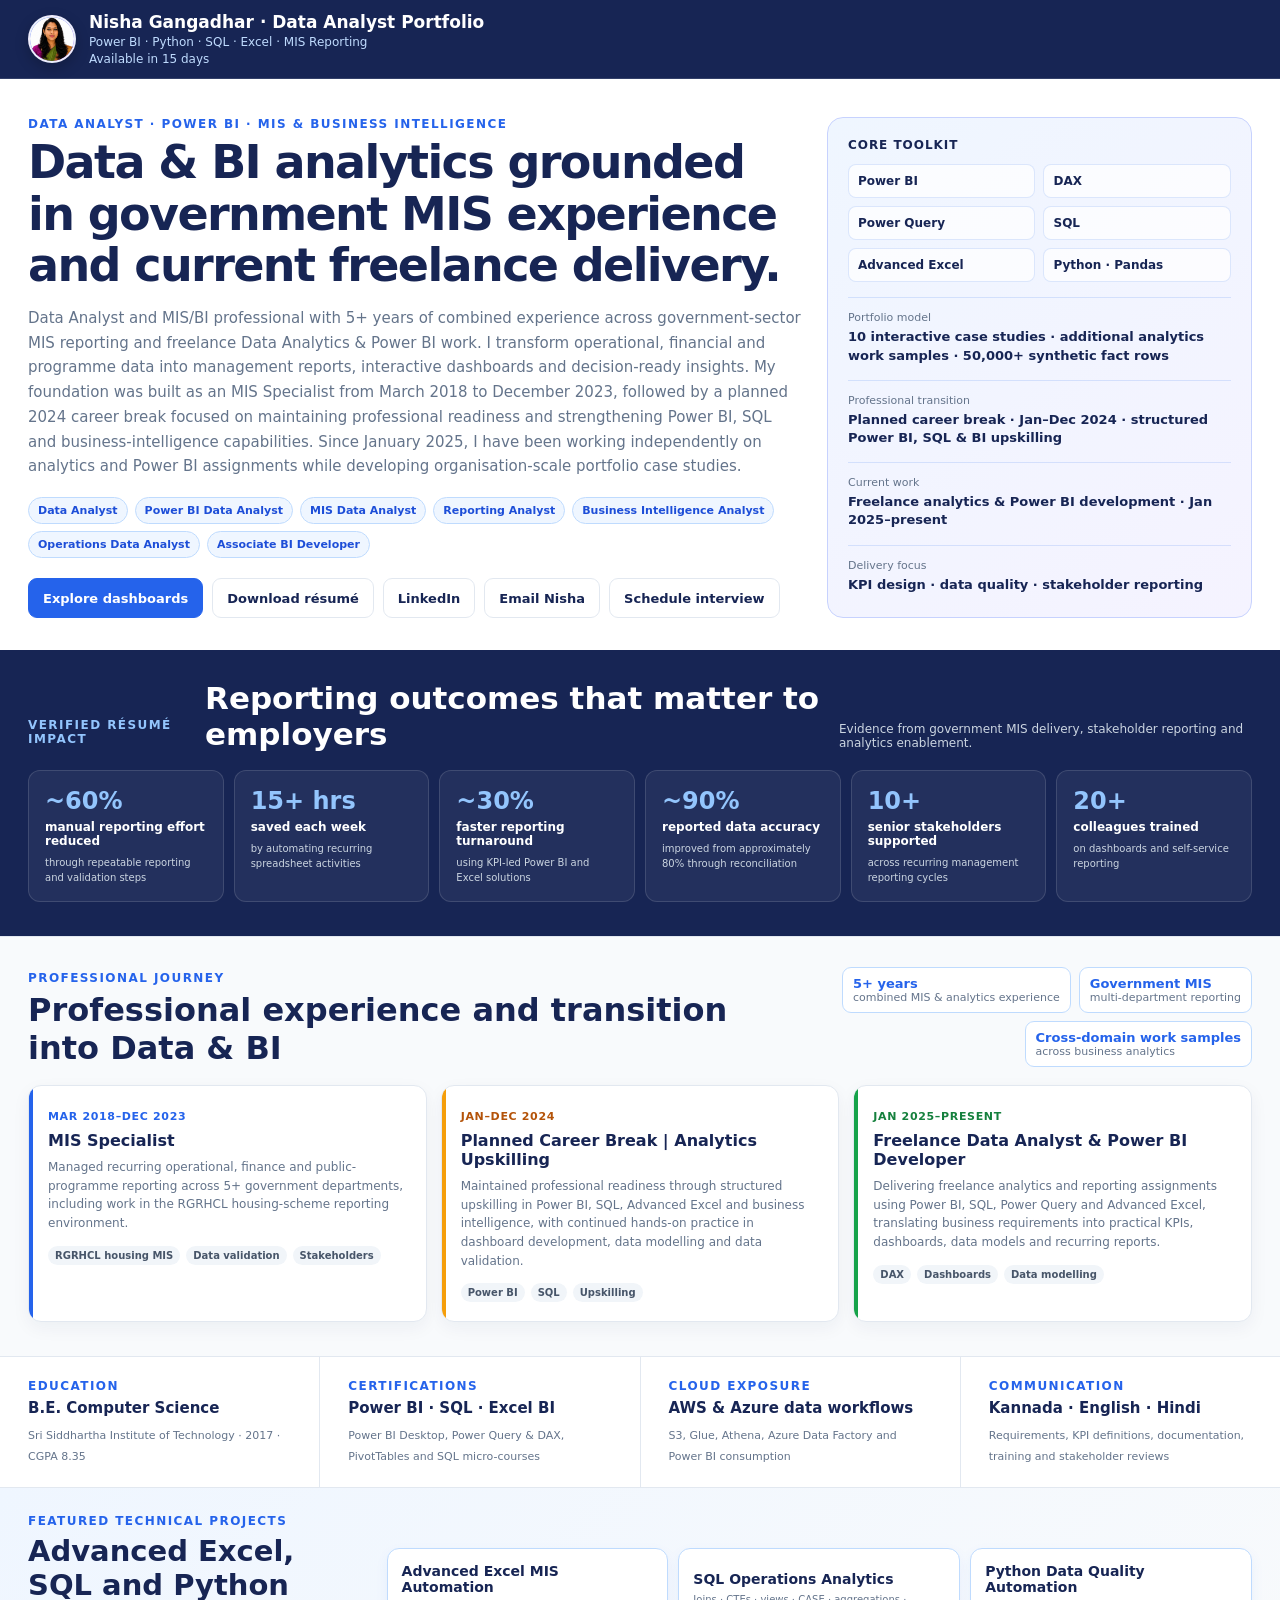
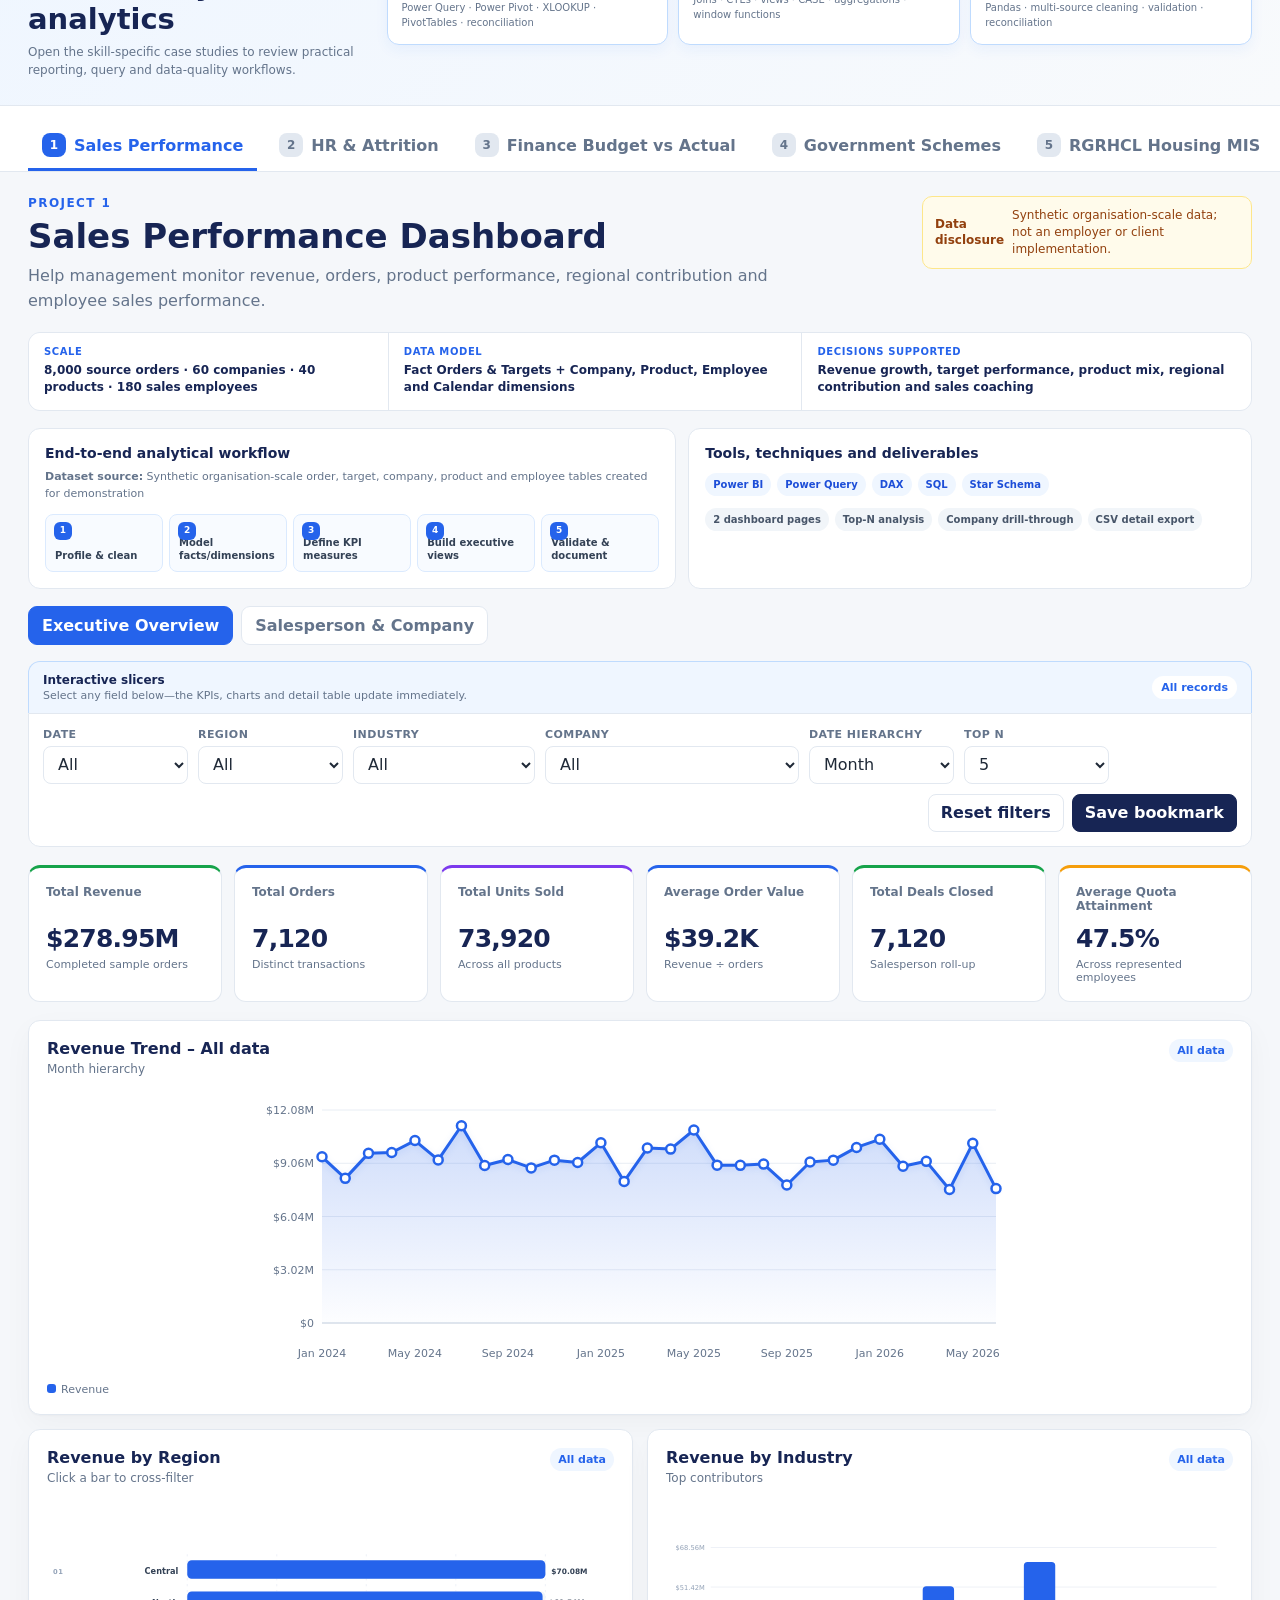
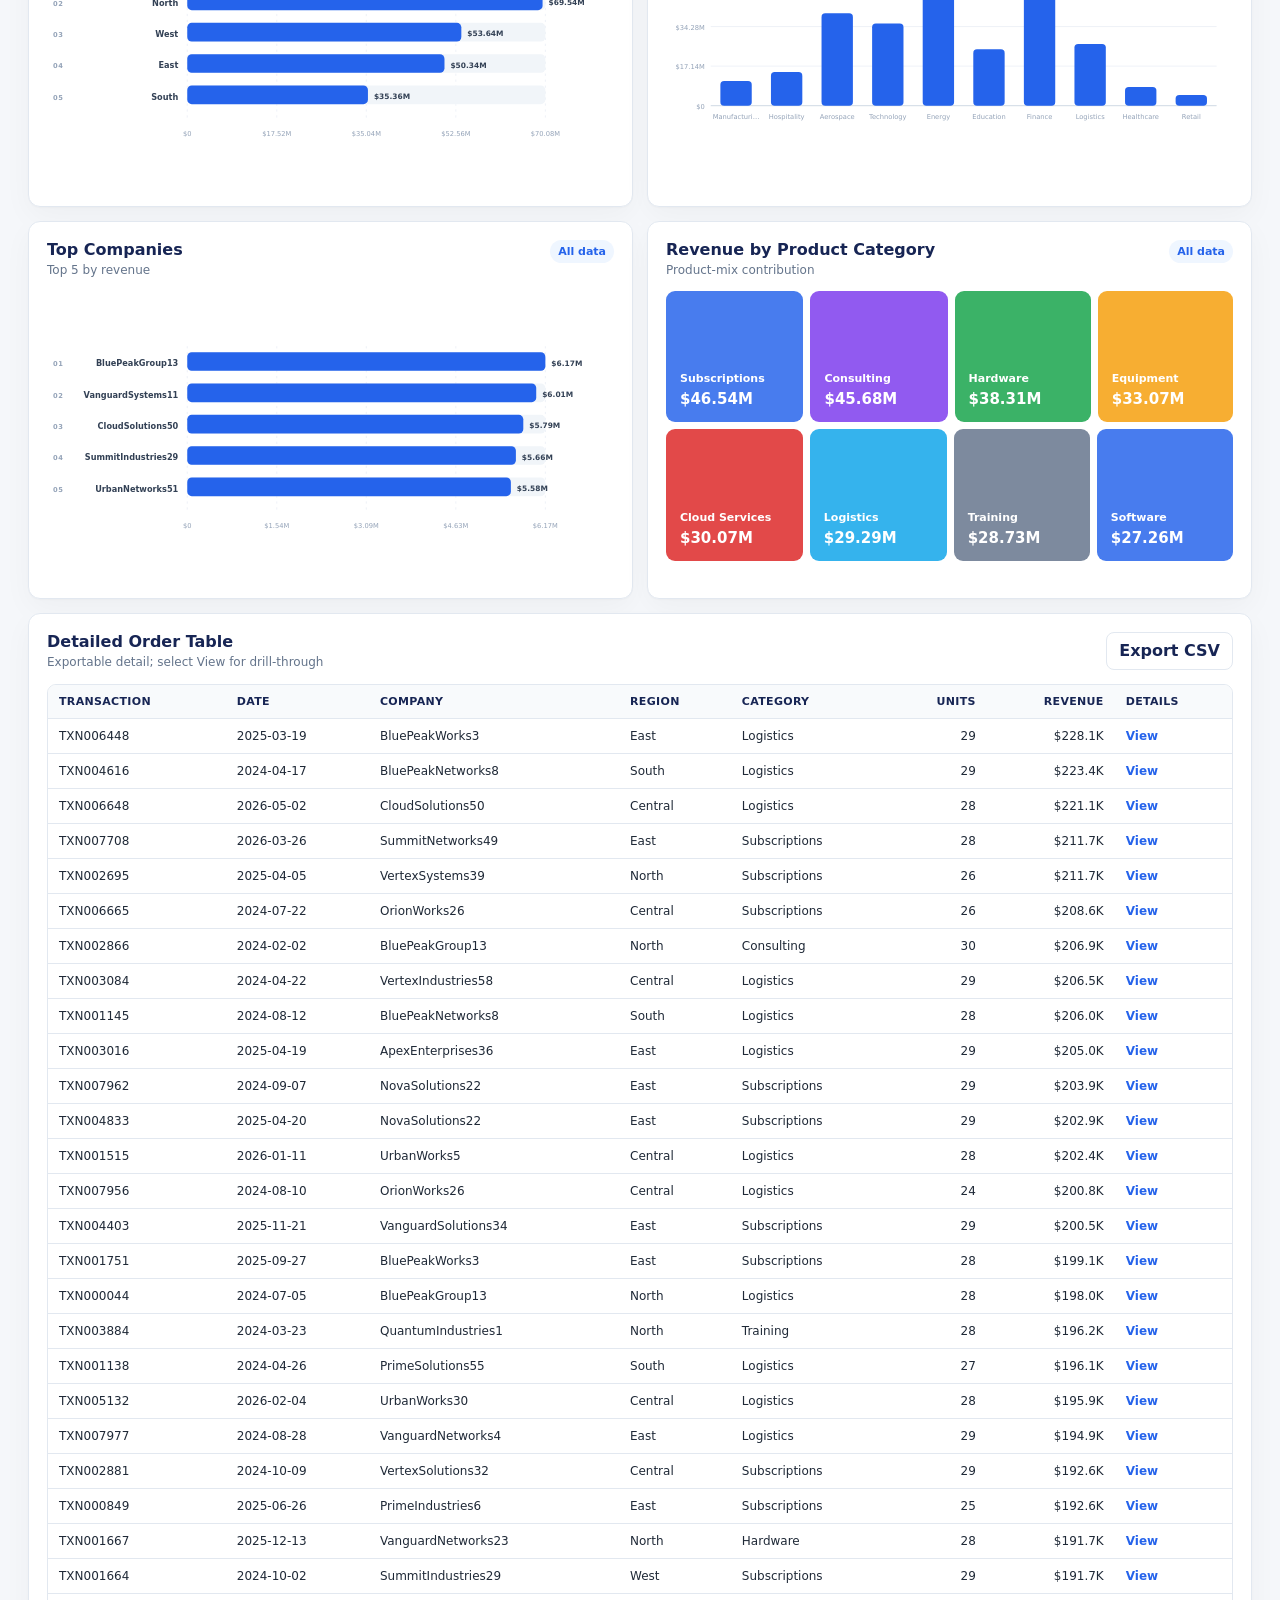
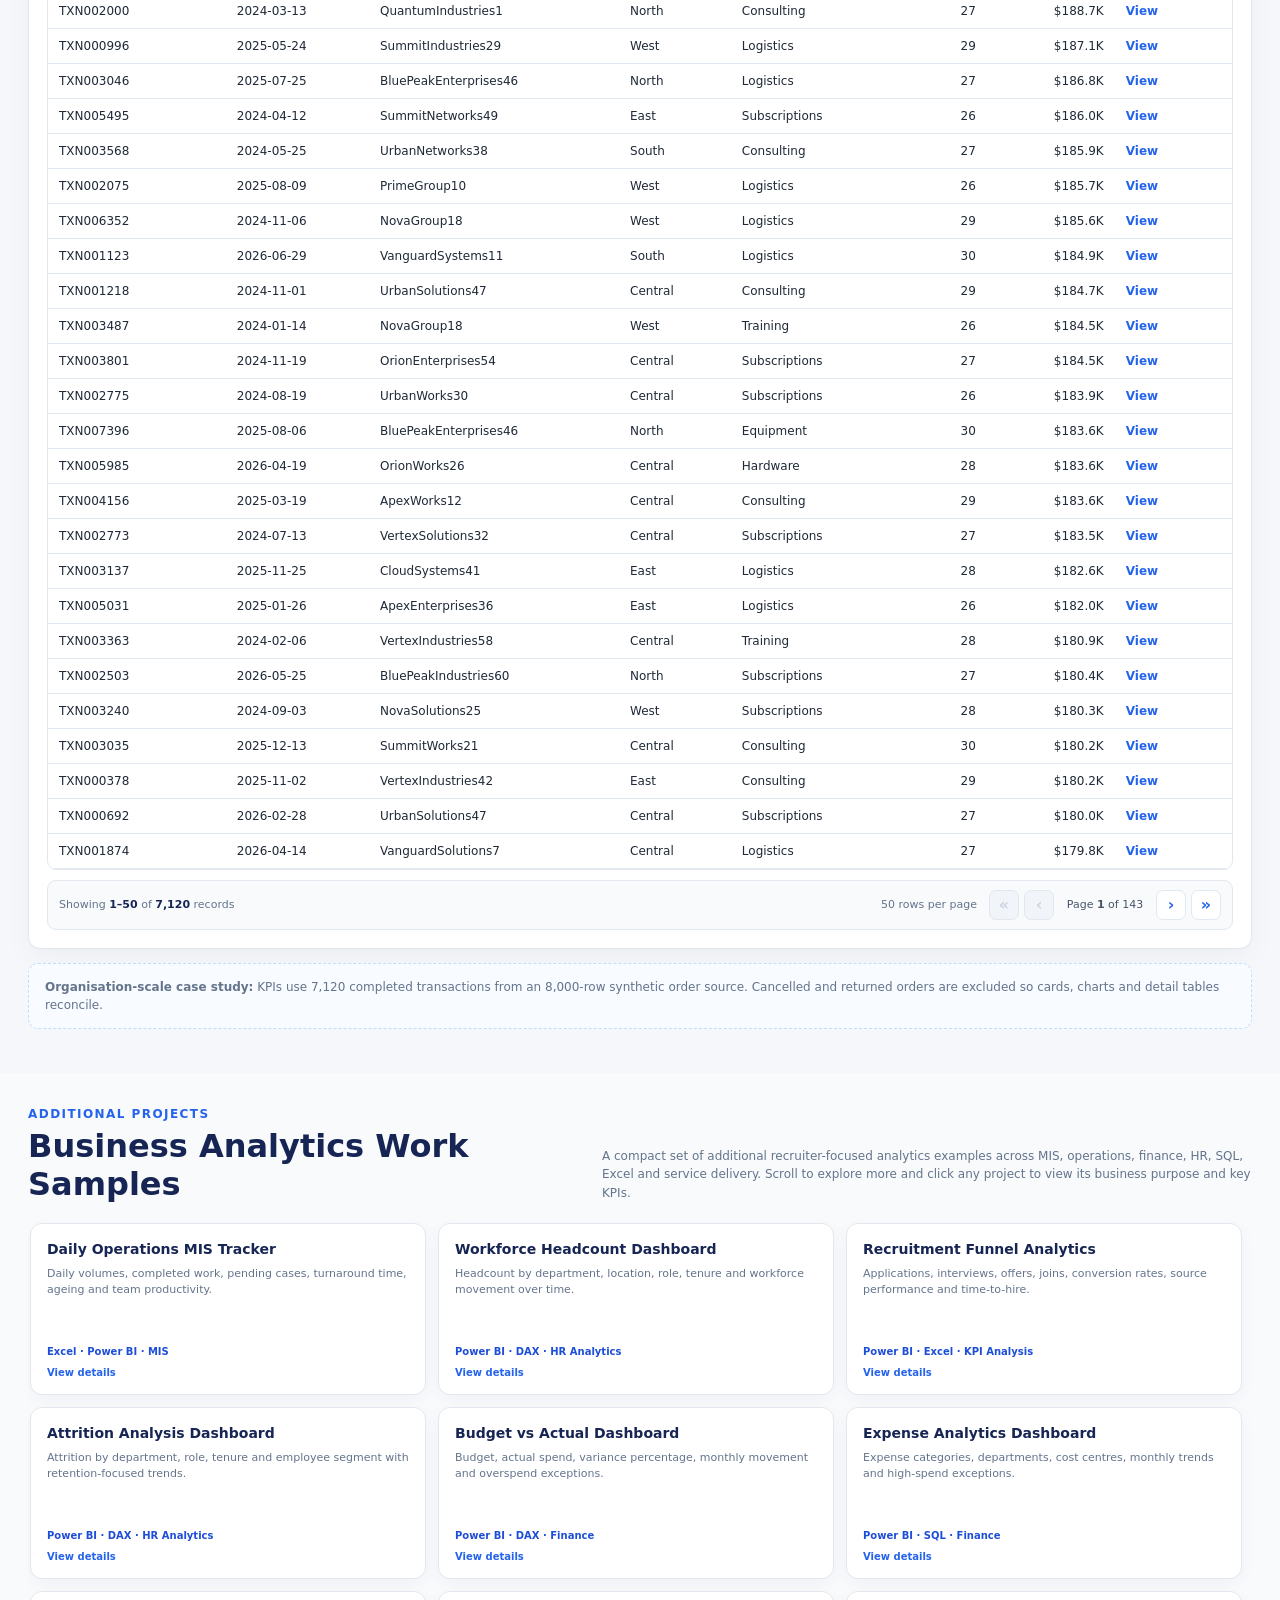
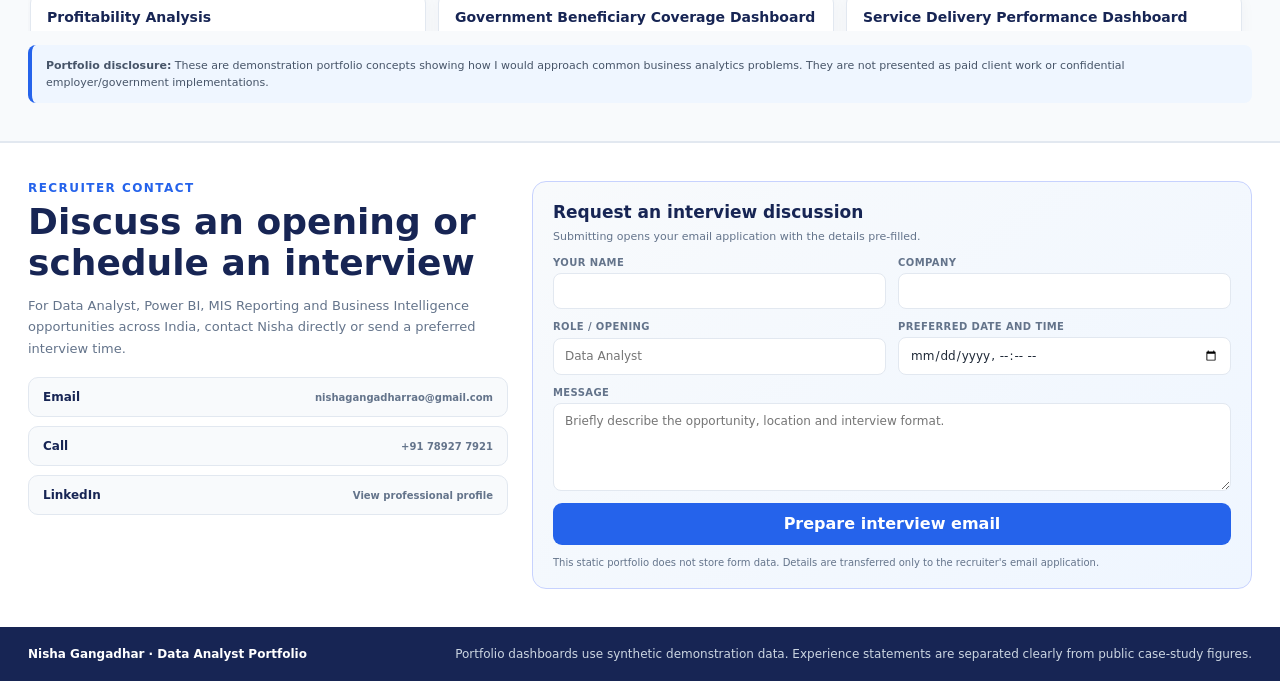
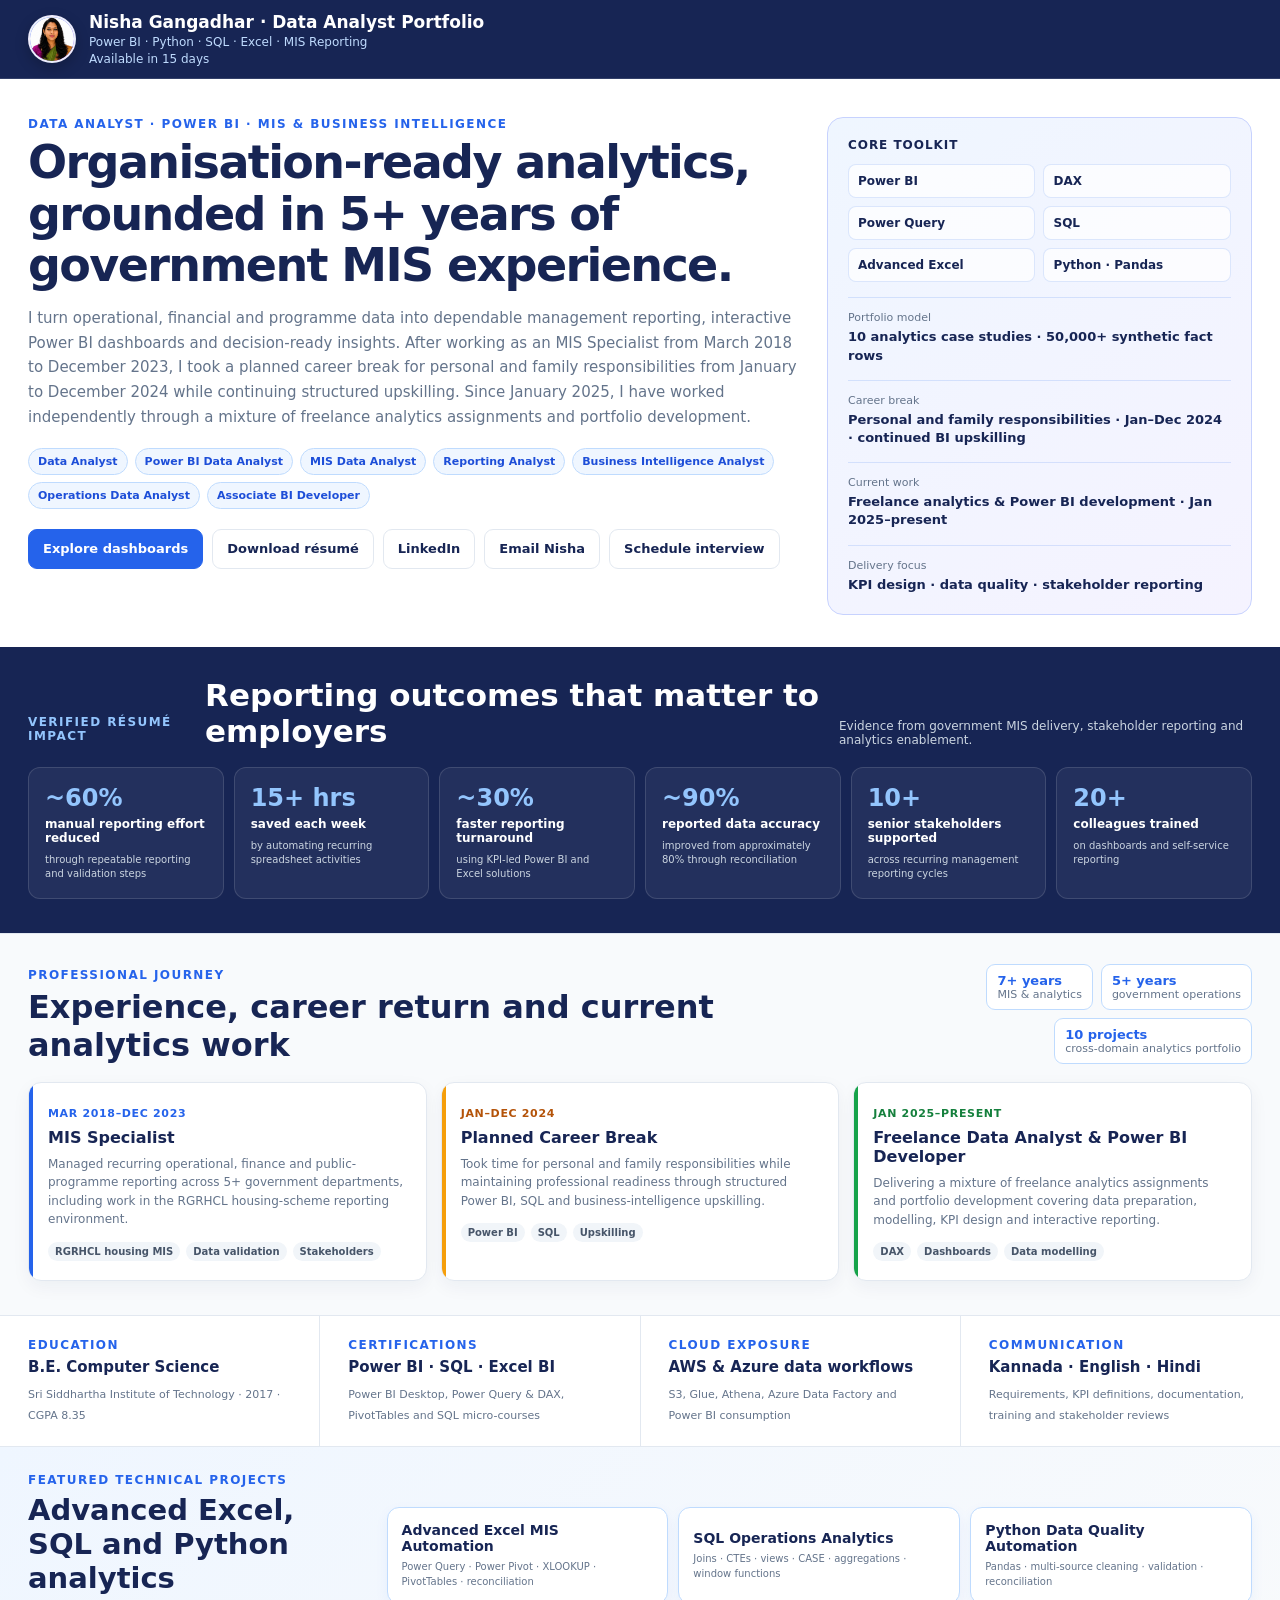
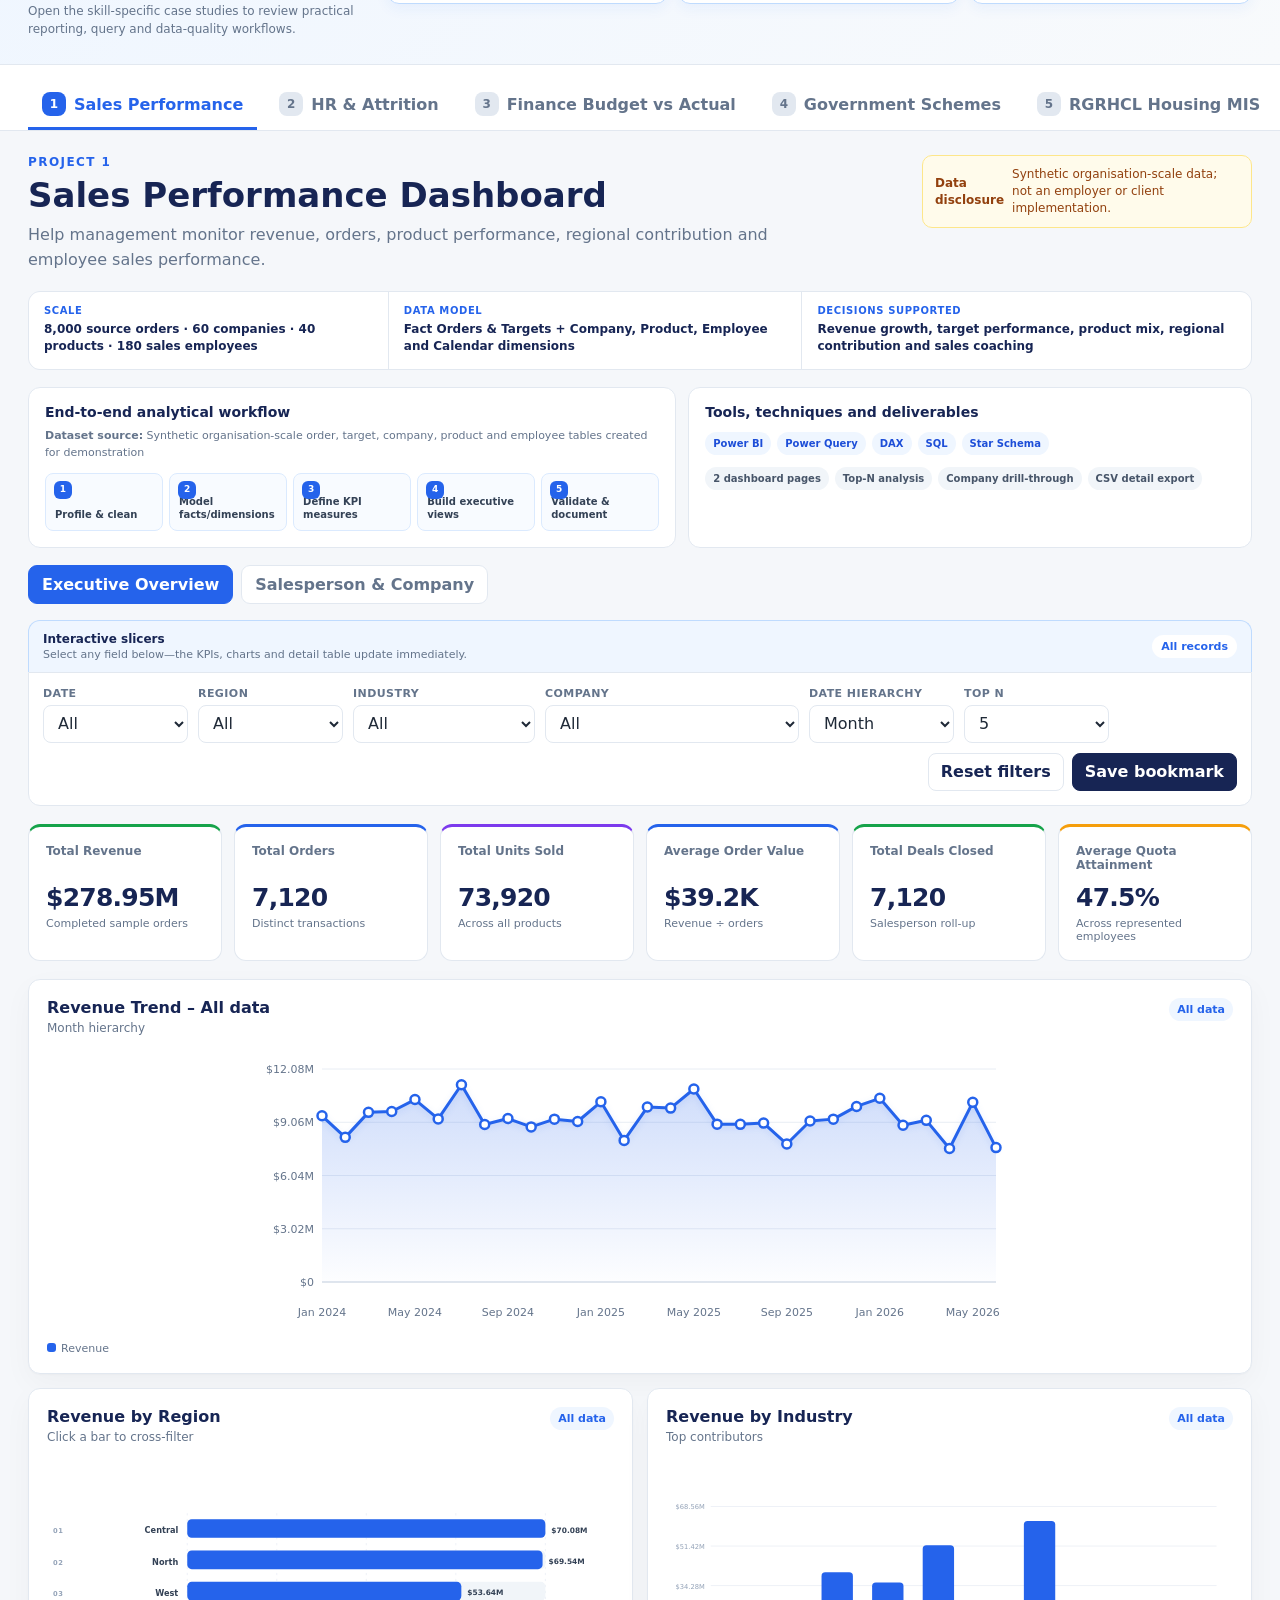
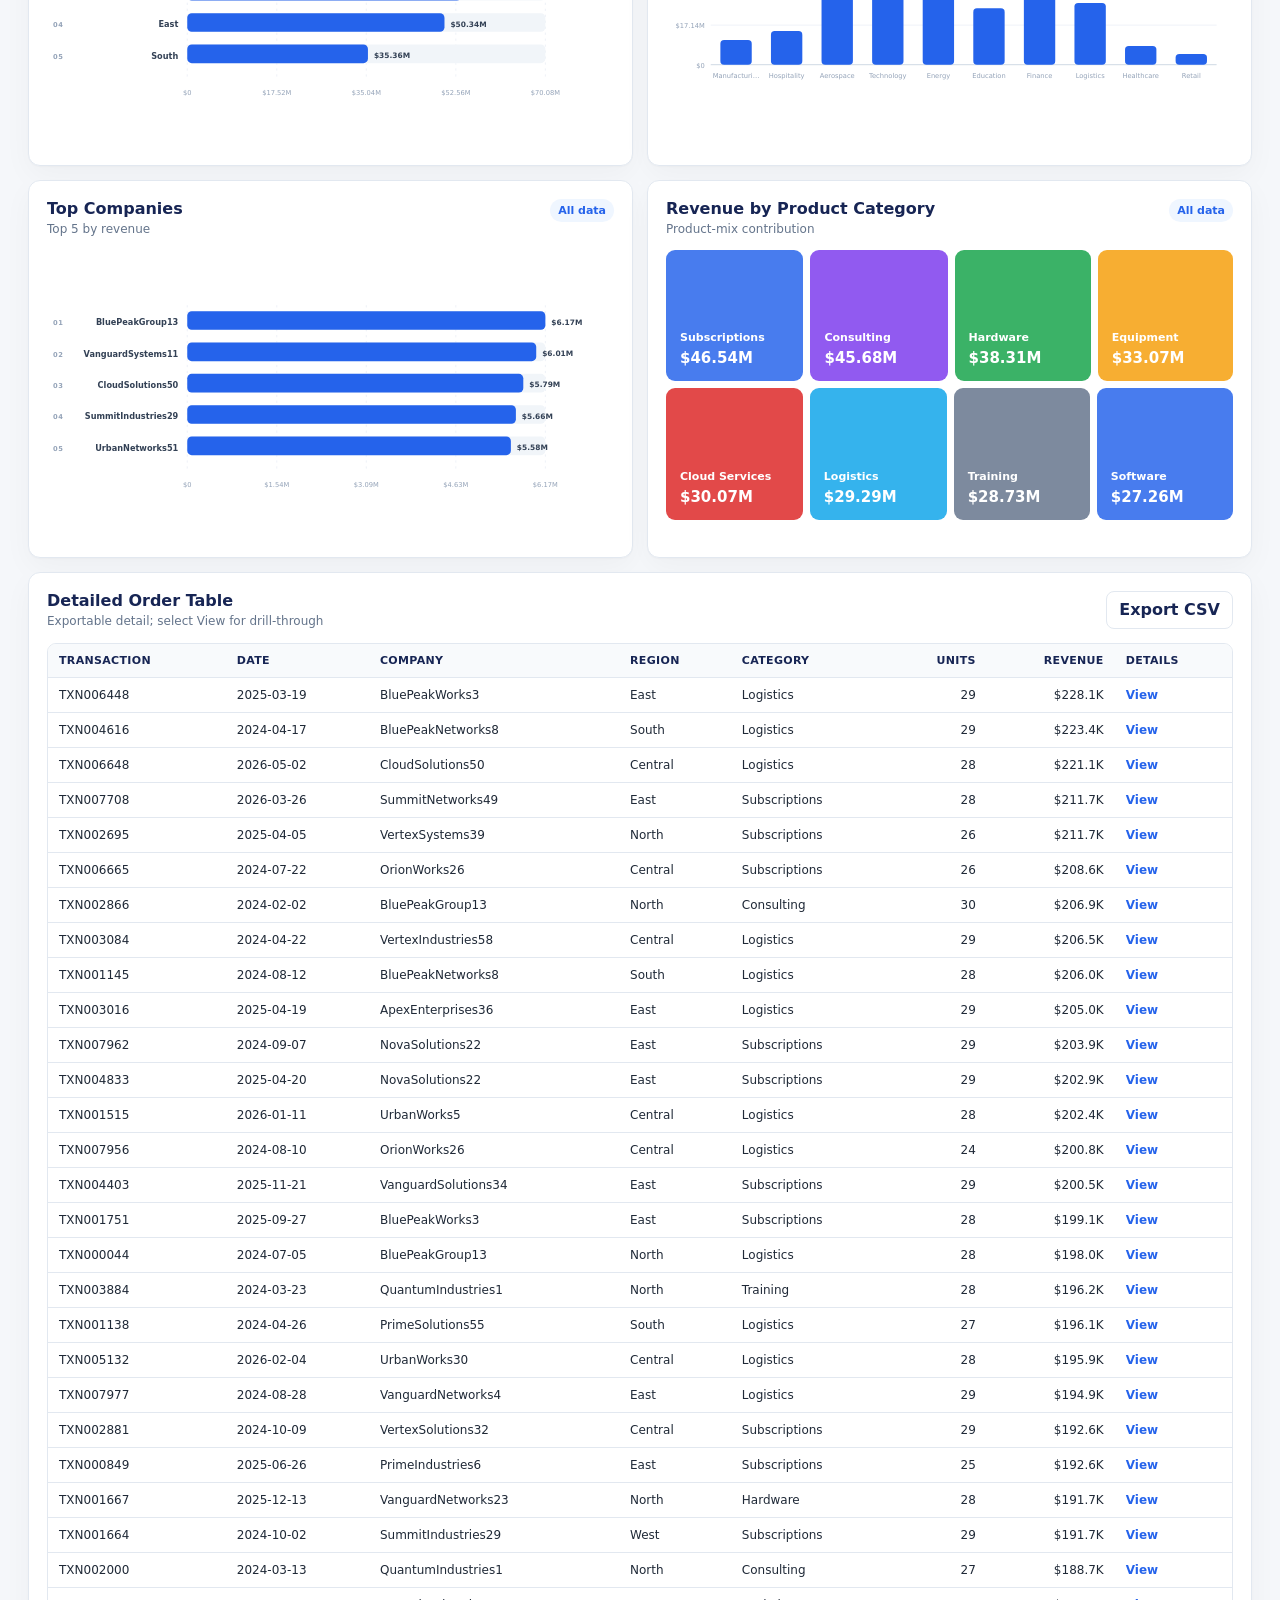
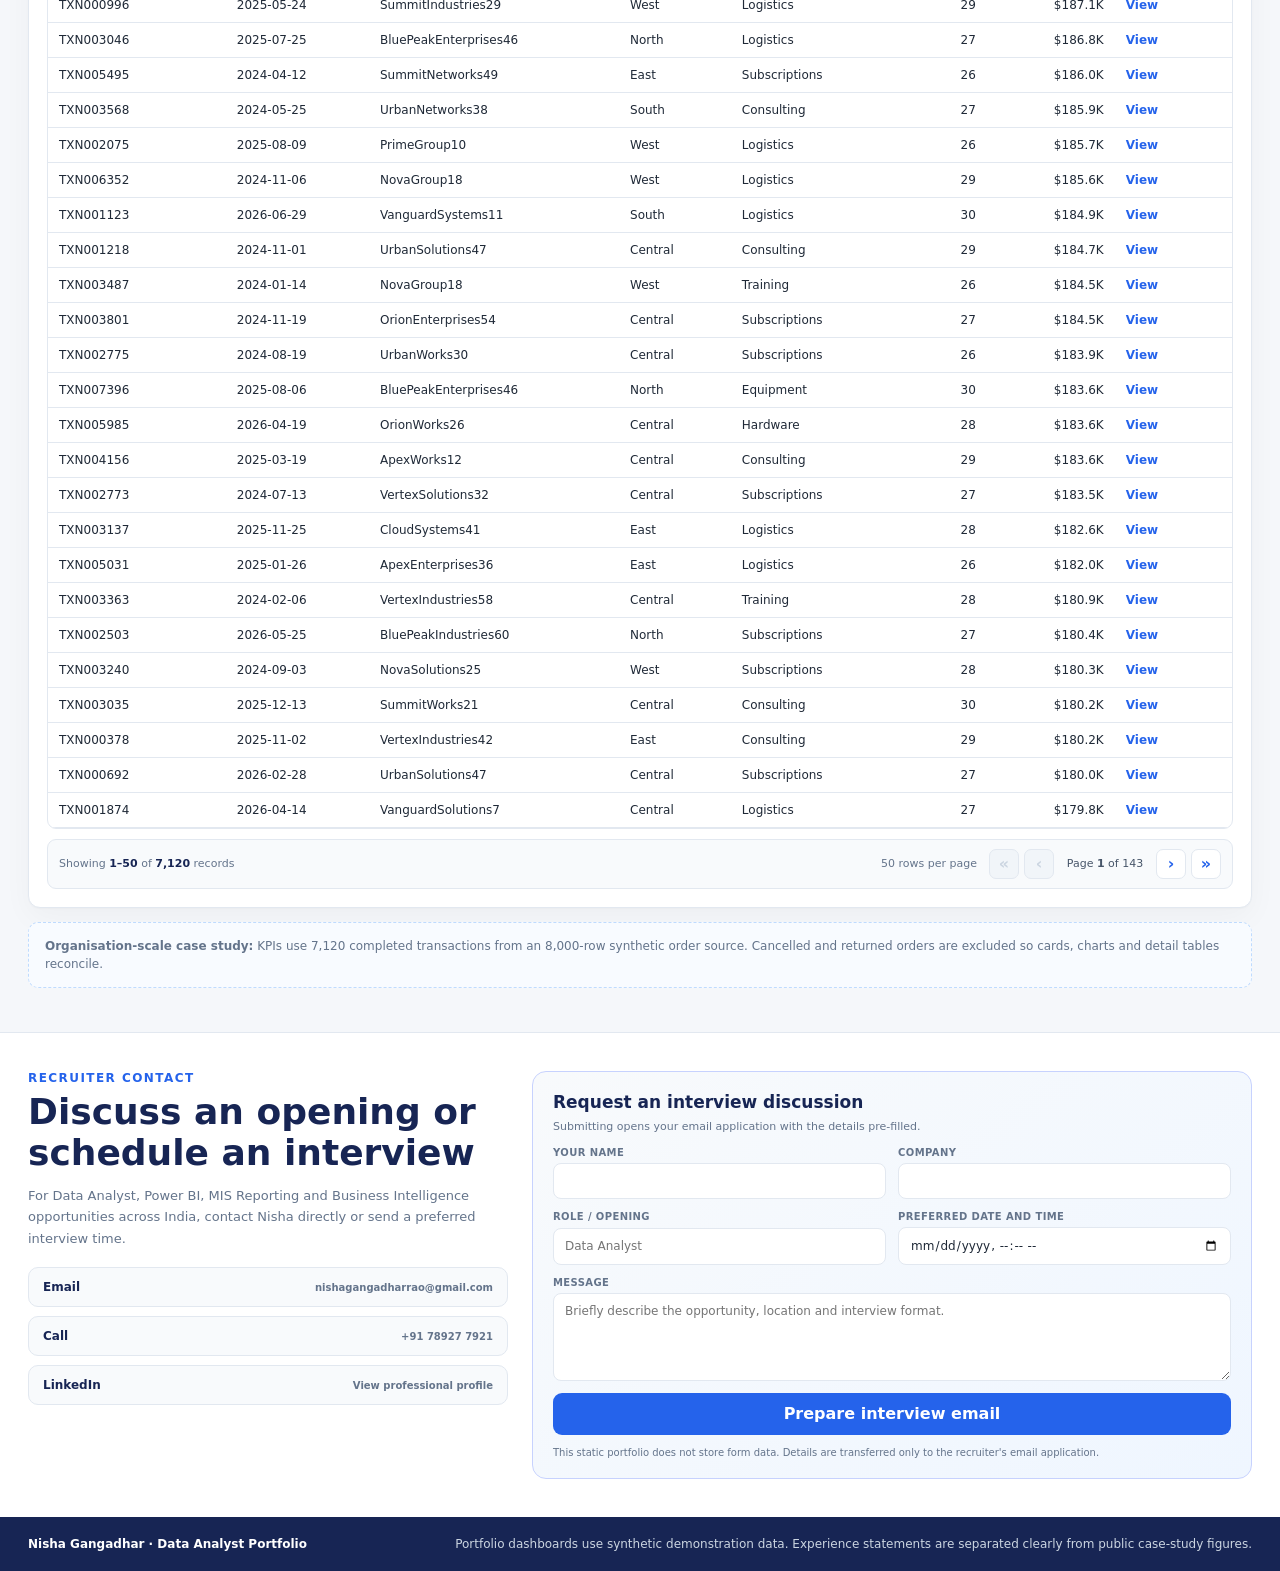
